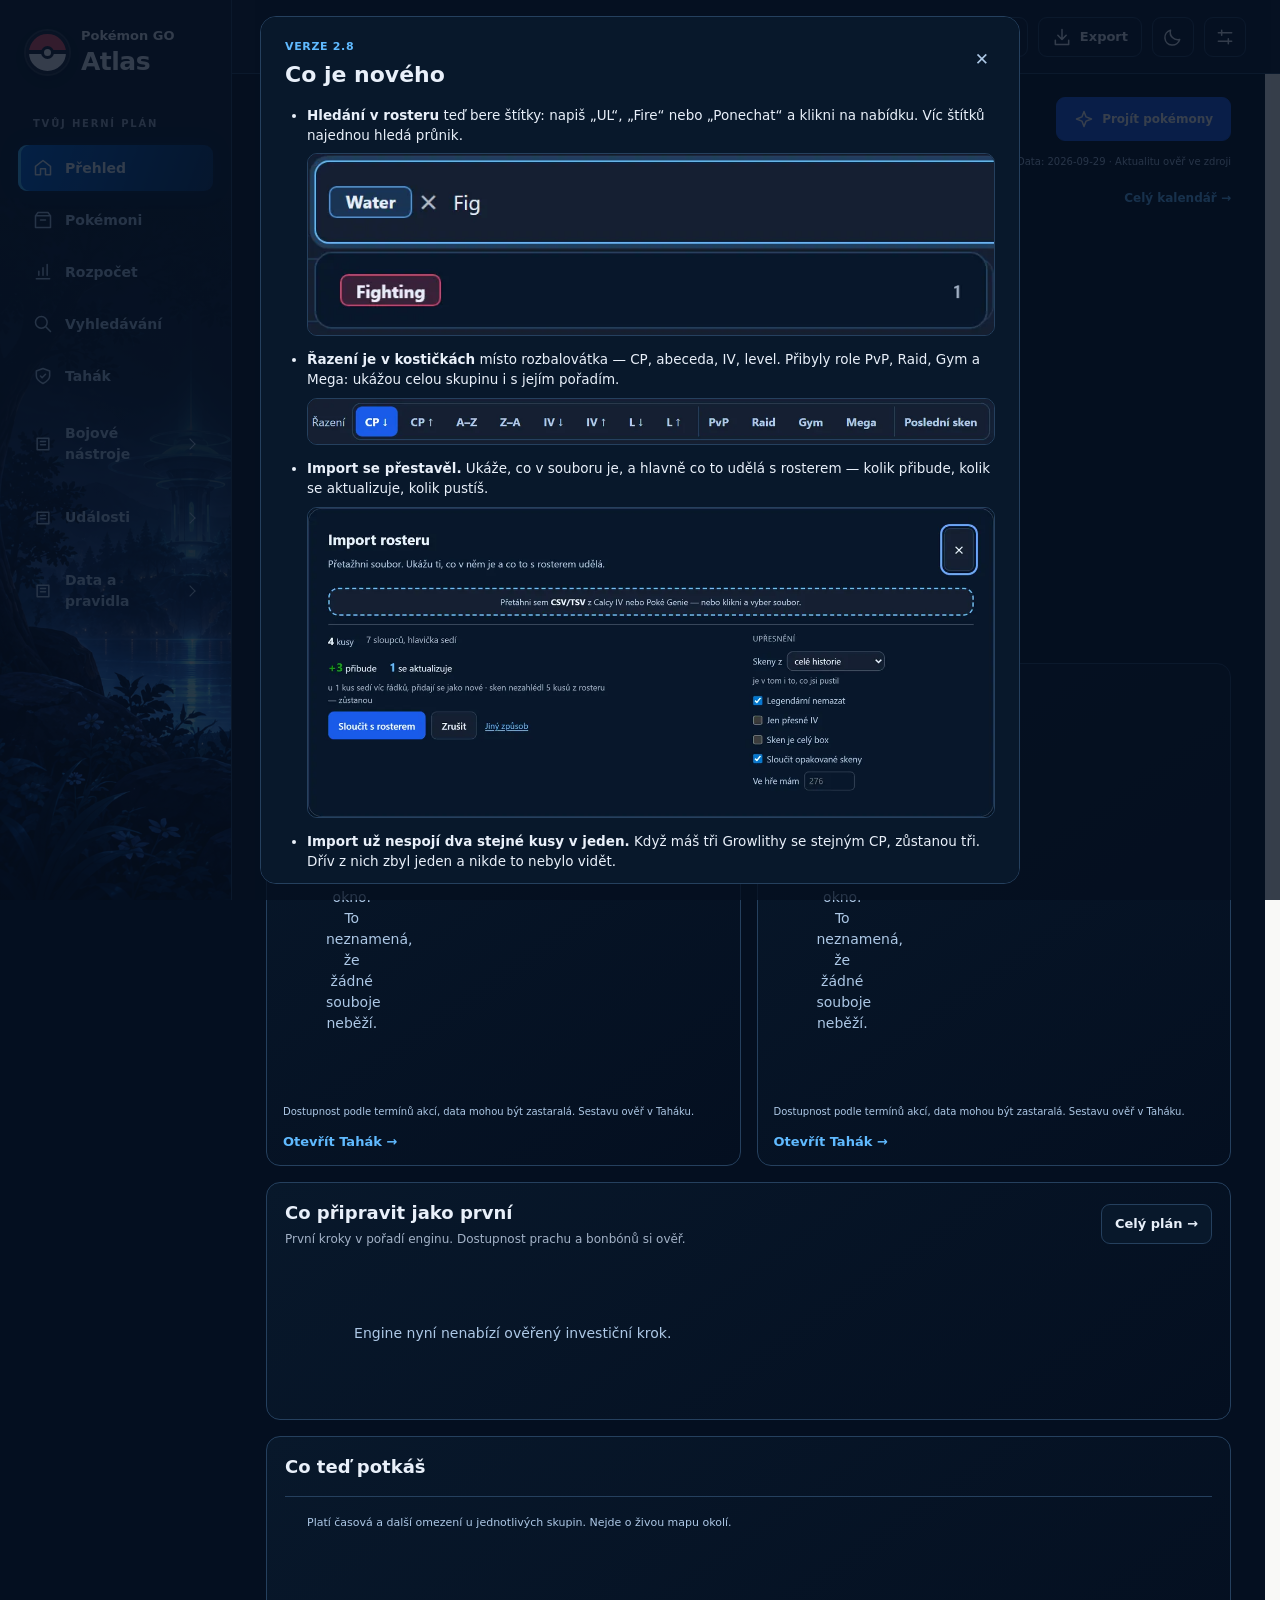
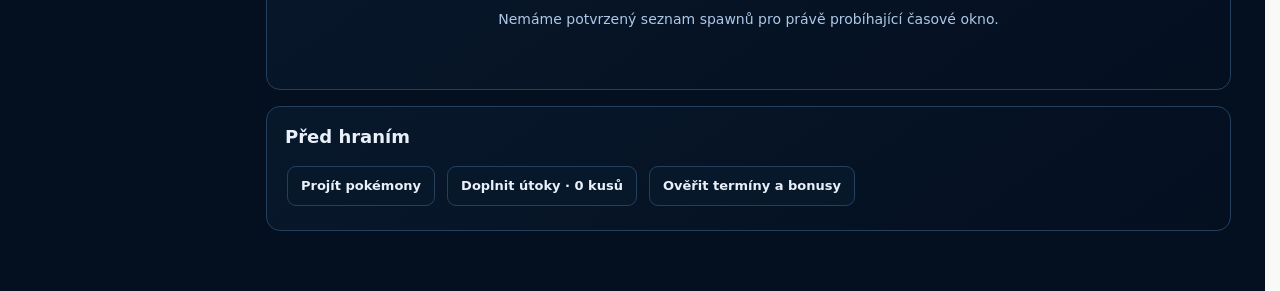
==== index.html @ 2abfbd51 "appka 2026-09-29 12:29" ====
<!DOCTYPE html>
<html lang="cs">
<head>
<meta charset="UTF-8" />
<meta name="viewport" content="width=device-width, initial-scale=1" />
<title>Pokémon GO — Denní tracker</title>
<style>
  :root {
    color-scheme: light;
    --surface-1: #fcfcfb;
    --page: #f9f9f7;
    --text-primary: #0b0b0b;
    --text-secondary: #52514e;
    --text-muted: #898781;
    --grid: #e1e0d9;
    --baseline: #c3c2b7;
    --border: rgba(11,11,11,0.10);
    --series-1: #2a78d6;   /* blue - primary accent */
    --series-2: #eb6834;   /* orange */
    --series-3: #1baf7a;   /* aqua */
    --status-good: #0ca30c;
    --status-warning: #b9790a;
    --status-serious: #c05a34;
    --status-critical: #d03b3b;
    --good-bg: #e6f6e6;
    --warning-bg: #fdf3e0;
    --serious-bg: #fbe9e2;
    --critical-bg: #fbe6e6;
    --input-bg: #fffef8;
    --input-border: #d8d6cc;
  }
  @media (prefers-color-scheme: dark) {
    :root:where(:not([data-theme="light"])) {
      color-scheme: dark;
      --surface-1: #1a1a19;
      --page: #0d0d0d;
      --text-primary: #ffffff;
      --text-secondary: #c3c2b7;
      --text-muted: #898781;
      --grid: #2c2c2a;
      --baseline: #383835;
      --border: rgba(255,255,255,0.10);
      --series-1: #3987e5;
      --series-2: #d95926;
      --series-3: #199e70;
      --status-good: #0ca30c;
      --status-warning: #fab219;
      --status-serious: #ec835a;
      --status-critical: #e66767;
      --good-bg: #14301a;
      --warning-bg: #362b0e;
      --serious-bg: #3a2119;
      --critical-bg: #3a1616;
      --input-bg: #232320;
      --input-border: #3a3a37;
    }
  }
  * { box-sizing: border-box; }
  /* Bez tohohle se stránka posune o šířku posuvníku pokaždé, když je
     zrovna otevřená karta vyšší nebo nižší než okno. */
  html { scrollbar-gutter: stable; }
  html, body {
    margin: 0; padding: 0;
    background: var(--page);
    color: var(--text-primary);
    font-family: system-ui, -apple-system, "Segoe UI", sans-serif;
  }
  .app { max-width: min(2200px, 98vw); margin: 0 auto; padding: 20px 20px 60px; }
  #dataInfo p, footer p { max-width: 820px; }
  h1 { font-size: 22px; margin: 0 0 4px; color: var(--series-1); }
  .subtitle { color: var(--text-secondary); font-size: 14px; margin: 0 0 18px; line-height: 1.5; }
  .card {
    background: var(--surface-1);
    border: 1px solid var(--border);
    border-radius: 12px;
    padding: 16px 18px;
    margin-bottom: 16px;
  }
  .card h2 { font-size: 13px; text-transform: uppercase; letter-spacing: .04em; color: var(--text-muted); margin: 0 0 12px; font-weight: 700; }

  /* stat tiles */
  .tiles { display: grid; grid-template-columns: repeat(auto-fit, minmax(150px, 1fr)); gap: 12px; }
  .tile { border: 1px solid var(--border); border-radius: 10px; padding: 12px 14px; background: var(--surface-1); }
  .tile .val { font-size: 26px; font-weight: 700; font-variant-numeric: proportional-nums; }
  .tile .lbl { font-size: 12px; color: var(--text-secondary); margin-top: 2px; }
  .tile.good { border-left: 4px solid var(--status-good); }
  .tile.warning { border-left: 4px solid var(--status-warning); }
  .tile.critical { border-left: 4px solid var(--status-critical); }
  .tile.neutral { border-left: 4px solid var(--series-1); }

  /* settings */
  .tile { cursor: pointer; transition: transform .06s ease, box-shadow .06s ease; }
  .tile:hover { transform: translateY(-1px); box-shadow: 0 2px 6px rgba(0,0,0,.08); }
  .tile.active { outline: 2px solid var(--series-1); outline-offset: -2px; }
  .type-chips { display: flex; flex-wrap: wrap; gap: 5px; align-items: center; margin-top: 12px;
    padding-top: 12px; border-top: 1px solid var(--grid); }
  .chips-label { font-size: 12px; color: var(--text-secondary); margin-right: 4px; }
  .type-chip { font-size: 11.5px; padding: 3px 8px; border-radius: 999px; cursor: pointer;
    border: 1px solid var(--input-border); background: var(--input-bg); color: var(--text-primary); font-family: inherit; }
  .type-chip:hover { border-color: var(--series-1); }
  .type-chip.active { background: var(--series-1); border-color: var(--series-1); color: #fff; font-weight: 600; }
  .type-chip.boosted { border-color: var(--status-good); box-shadow: inset 0 -2px 0 var(--status-good); }
  .type-chip.empty { opacity: .4; }
  .type-chip.clear { border-style: dashed; color: var(--text-secondary); }
  .type-chip.mode { border-style: dashed; font-weight: 600; }
  .type-chip.mode.active { background: var(--series-3); border-color: var(--series-3); color: #fff; }
  .cheat-card > summary { cursor: pointer; font-weight: 700; font-size: 15px; color: var(--series-3); }
  #cheatBody .cs-wrap { max-width: none; padding: 0; }
  #cheatBody .cs-title { font-size: 14px; margin: 14px 0 6px; color: var(--series-1);
    border-bottom: 2px solid var(--grid); padding-bottom: 3px; }
  #cheatBody .cs-grid { display: grid; grid-template-columns: repeat(auto-fill, minmax(210px, 1fr)); gap: 8px; }
  #cheatBody .cs-type, #cheatBody .cs-raketa { background: var(--page); border: 1px solid var(--grid); border-radius: 8px; padding: 7px 9px; }
  #cheatBody .cs-type.cs-weak { border-color: var(--status-critical); }
  #cheatBody .cs-type-name { font-weight: 700; font-size: 13px; margin-bottom: 5px;
    display: flex; align-items: baseline; gap: 7px; flex-wrap: wrap; }
  /* Stupeň raidu jako odznáček — dřív se slepil se jménem („Dratini1-Star"). */
  #cheatBody .cs-tier { font-weight: 600; font-size: 10px; letter-spacing: .03em;
    text-transform: uppercase; color: var(--text-muted); padding: 1px 6px;
    border: 1px solid var(--grid); border-radius: 999px; white-space: nowrap; }
  #cheatBody .cs-warn { color: var(--status-critical); font-weight: 500; font-size: 11px; }
  /* Karta bosse: obrázek, jméno, stupeň a typy jako bubliny. */
  #cheatBody .cs-boss-hlava { display: flex; align-items: center; gap: 9px;
    margin-bottom: 7px; }
  #cheatBody .cs-boss-obr { width: 46px; height: 46px; flex: none;
    object-fit: contain; }
  #cheatBody .cs-boss-text { min-width: 0; }
  #cheatBody .cs-bosstypes { display: flex; align-items: center; gap: 5px;
    flex-wrap: wrap; margin-top: 3px; }
  /* Protikusy: řádek s pořadím, obrázkem a pruhem síly. */
  #cheatBody ol.cs-picks { list-style: none; padding: 0; margin: 0; }
  #cheatBody .cs-pick { display: flex; align-items: center; gap: 7px;
    padding: 4px 0; border-top: 1px solid var(--grid); margin: 0; }
  #cheatBody .cs-pick:first-child { border-top: 0; }
  #cheatBody .cs-rank { flex: none; width: 17px; height: 17px; border-radius: 50%;
    background: var(--grid); color: var(--text-secondary); font-size: 10.5px;
    font-weight: 700; display: flex; align-items: center; justify-content: center; }
  #cheatBody .cs-sprite { width: 30px; height: 30px; flex: none; object-fit: contain; }
  #cheatBody .cs-pick-telo { min-width: 0; flex: 1 1 auto; }
  #cheatBody .cs-pick-hlava { display: flex; align-items: baseline; gap: 6px;
    flex-wrap: wrap; }
  /* Pruh síly: rozdíl 100 % vs 59 % má být vidět, ne dopočítaný z čísla. */
  #cheatBody .cs-sila { display: flex; align-items: center; gap: 6px; margin-top: 3px; }
  #cheatBody .cs-track { flex: 1 1 auto; height: 4px; border-radius: 3px;
    background: var(--grid); overflow: hidden; }
  #cheatBody .cs-sila i { display: block; height: 100%; border-radius: 3px;
    background: var(--status-critical); }
  /* Karta Role: pruh zaplnění místo holých čísel, kusy s obrázkem.
     Barvy sedí se zbytkem appky — plná role zeleně, náplast žlutě. */
  .rozp-nazev { display: block; }
  .rozp-bar { display: block; max-width: 190px; height: 4px; margin-top: 5px;
    border-radius: 3px; background: var(--grid); overflow: hidden;
    display: flex; }
  .rozp-bar i { display: block; height: 100%; background: var(--series-1); }
  .rozp-bar u { display: block; height: 100%; background: var(--status-warning);
    opacity: .55; }
  .rozp-bar.plno i { background: var(--status-good); }
  .rozp-souhrn { float: right; padding: 1px 8px; border-radius: 999px;
    border: 1px solid var(--grid); font-size: 10.5px; font-weight: 600;
    color: var(--text-muted); }
  .rozp-souhrn.plno { color: var(--status-good); border-color: var(--status-good); }
  .rozp-kusy { display: flex; flex-wrap: wrap; gap: 4px 6px; }
  .rozp-kus { display: inline-flex; align-items: center; gap: 4px;
    padding: 1px 8px 1px 2px; border-radius: 999px; border: 1px solid var(--grid);
    background: var(--surface-1); font-size: 11.5px; white-space: nowrap; }
  .rozp-kus > b { font-weight: 600; }
  .rozp-sprite { width: 22px; height: 22px; object-fit: contain; flex: none; }
  .rozp-kus.je-naplast { border-color: var(--status-warning);
    background: color-mix(in srgb, var(--status-warning) 10%, var(--surface-1)); }
  .rozp-kus.je-naplast > i { font-size: 10px; font-style: normal;
    color: var(--status-warning); }
  .rozp-poradi { text-decoration: none; font-size: 10.5px; font-weight: 700;
    color: var(--text-muted); padding-left: 5px; }

  /* Ligy jako karty, ne mřížka textu. Řádek je jedna liga a má vlastní
     podklad, takže se dá číst po řádcích i při třech sloupcích. */
  .d-ligy-tab { border-collapse: separate; border-spacing: 0 6px; }
  .d-ligy-tab tbody tr, .d-ligy-tab tr:not(:first-child) { background: none; }
  .d-ligy-tab tr:not(:first-child) > th,
  .d-ligy-tab tr:not(:first-child) > td { padding: 6px 12px !important;
    border-bottom: 1px solid var(--grid); }
  #rosterTable .d-ligy-tab tr:first-child > th,
  .d-ligy-tab tr:first-child > th {
    padding-left: 12px !important; padding-right: 12px !important; }
  /* Pevná výška řádku. Bez ní měl jeden kus řádek na tři řádky textu
     a druhý na jeden, takže tabulka u každého kusu jinak vysoká. Co se sem
     nevejde, je v bublině při najetí. */
  .d-lg-in { height: 54px; display: flex; flex-direction: column;
    justify-content: center; gap: 1px; overflow: hidden; }
  .d-lg-cena { display: block; font-size: 11px; color: var(--text-muted);
    white-space: nowrap; overflow: hidden; text-overflow: ellipsis; }
  .d-lg-nazev { display: block; font-size: 13.5px; }
  /* Posun v žebříčku od minulé obnovy dat. Nahoru zeleně, dolů červeně —
     je to jediné místo, kde se dá poznat, že se verdikt změnil kvůli
     PvPoke, a ne kvůli tomu, že by si appka vymýšlela. */
  .d-ligy-tab .d-lg-posun { display: block; font-size: 10.5px; font-weight: 700;
    letter-spacing: .02em; }
  .d-ligy-tab .d-lg-posun.nahoru { color: var(--status-good); }
  .d-ligy-tab .d-lg-posun.dolu { color: var(--status-critical); }
  .d-ligy-tab .d-lg-cap { display: block; font-size: 10.5px;
    font-weight: 400; color: var(--text-muted); white-space: nowrap; }
  /* „Už přerostl" a spol.: stav, ne věta uprostřed prázdné buňky. */
  .d-ligy-tab td span.d-lg-stav { display: block; padding: 0; background: none;
    color: var(--text-secondary); font-size: 11.5px; line-height: 1.4; }

  /* Pokrytí jako bubliny typů. */
  .d-pokryti-radek { display: flex; align-items: baseline; gap: 8px;
    flex-wrap: wrap; margin: 8px 0; }
  .d-pokryti-radek > b { flex: 0 0 auto; font-size: 11.5px;
    text-transform: uppercase; letter-spacing: .03em; color: var(--text-muted); }
  .pk-vypis { display: flex; align-items: center; gap: 5px; flex-wrap: wrap; }
  .pk-kombinace { display: inline-flex; border-radius: 999px; overflow: hidden; }
  .pk-typ { padding: 1px 7px; font-size: 10.5px; font-weight: 700; color: #fff;
    background: var(--text-muted); white-space: nowrap; }
  .pk-zbytek[hidden] { display: none; }
  .pk-zbytek { display: contents; }
  .pk-vic { border: 1px dashed var(--grid); background: none; border-radius: 999px;
    padding: 1px 8px; font-size: 10.5px; color: var(--text-secondary);
    cursor: pointer; font-family: inherit; }
  .pk-vic:hover { color: var(--text-primary); border-color: var(--text-muted); }
  .pk-pozn { flex: 1 1 100%; font-size: 11px; color: var(--text-muted); }

  /* Pruh u role a u ligy — stejný jazyk jako v taháku a rozpočtu. */
  .d-role-bar { height: 4px; border-radius: 3px; background: var(--grid);
    overflow: hidden; margin: 6px 0 2px; }
  .d-role-bar i { display: block; height: 100%; background: var(--text-muted); }
  .d-role.good .d-role-bar i { background: var(--status-good); }
  .d-role.warning .d-role-bar i { background: var(--status-warning); }
  .d-role.evo .d-role-bar i { background: var(--series-1); }
  /* Je to flex-item v .d-lg-hlava, takže bez flex-basis vyjde 0 px. */
  .d-lg-bar { display: block; flex: 1 1 60px; max-width: 120px;
    height: 4px; border-radius: 3px; margin-top: 0;
    background: var(--grid); overflow: hidden; }
  .d-lg-bar i { display: block; height: 100%; background: var(--series-1); }

  /* Tým do právě běžících lig. */
  .lt-obal { display: grid; gap: 12px; margin-bottom: 16px;
    grid-template-columns: repeat(auto-fit, minmax(280px, 1fr)); }
  .lt-liga { border: 1px solid var(--grid); border-radius: 10px; padding: 10px 12px;
    background: var(--page); }
  .lt-liga.lt-brzy { opacity: .62; }
  .lt-hlava { display: flex; align-items: baseline; justify-content: space-between;
    gap: 8px; margin-bottom: 8px; }
  .lt-hlava b { font-size: 14px; }
  .lt-znacka { font-size: 10.5px; font-weight: 600; text-transform: uppercase;
    letter-spacing: .04em; color: var(--status-good); }
  .lt-brzy .lt-znacka { color: var(--text-muted); }
  .lt-tym { list-style: none; margin: 0; padding: 0; }
  .lt-kus { display: flex; align-items: center; gap: 8px; padding: 4px 0;
    border-top: 1px solid var(--grid); }
  .lt-kus:first-child { border-top: 0; }
  .lt-poradi { flex: none; width: 17px; height: 17px; border-radius: 50%;
    background: var(--grid); color: var(--text-secondary); font-size: 10.5px;
    font-weight: 700; display: flex; align-items: center; justify-content: center; }
  .lt-sprite { width: 30px; height: 30px; flex: none; object-fit: contain; }
  .lt-text { min-width: 0; display: flex; align-items: baseline; gap: 6px;
    flex-wrap: wrap; }
  .lt-cp { font-size: 11.5px; color: var(--text-secondary); }
  .lt-meta { flex: 1 1 100%; font-size: 10.5px; color: var(--text-muted); }

  /* Rozpočet: kus s obrázkem, role odznáčkem, kvalita pruhem. */
  .plan-krok { display: inline-block; margin-left: 6px; padding: 0 5px;
    border-radius: 999px; border: 1px solid var(--grid); font-size: 10px;
    color: var(--text-muted); }
  .plan-kus { display: flex; align-items: center; gap: 8px; }
  .plan-sprite { width: 32px; height: 32px; flex: none; object-fit: contain; }
  .plan-kus-text { min-width: 0; display: block; }
  .plan-kus-text b { display: block; }
  .plan-role { display: inline-block; padding: 2px 8px; border-radius: 999px;
    font-size: 11.5px; font-weight: 600; white-space: nowrap;
    border: 1px solid var(--grid); }
  .plan-role.je-raid { color: var(--status-critical);
    background: color-mix(in srgb, var(--status-critical) 12%, transparent); }
  /* Sloupec jen s obrázkem: bez názvu, bez řazení, jen ať je vidět,
     o koho jde. Uvnitř buňky se jménem to rozhazovalo zarovnání řádku. */
  #rosterTable td.col-obr, #rosterTable th.col-obr { padding: 2px 0 !important;
    text-align: center; }
  .roster-sprite { width: 26px; height: 26px; object-fit: contain;
    vertical-align: middle; }
  #zrusitFiltry:disabled { opacity: .4; cursor: default; }
  /* Hromadné doplňování útoků. Jeden kus přes celou obrazovku — cílem je
     projet jich padesát za sebou, ne hledat řádky v tabulce. */
  .rucni-box > .du-okno { width: min(760px, 100%); }
  .du-hlava { display: flex; align-items: flex-start; gap: 12px; margin-bottom: 8px; }
  .du-hlava .hint { display: block; margin-top: 2px; }
  .du-pocet { margin-left: auto; font-size: 12.5px; color: var(--text-muted);
    white-space: nowrap; }
  .du-pruh-obal { height: 4px; border-radius: 999px; background: var(--grid);
    overflow: hidden; margin-bottom: 14px; }
  .du-pruh-obal i { display: block; height: 100%; background: var(--status-good);
    transition: width .2s; }
  .du-kus { display: flex; gap: 14px; align-items: center; margin-bottom: 14px; }
  .du-kus h3 { margin: 0 0 2px; font-size: 19px; }
  .du-obr { width: 84px; height: 84px; flex: none; }
  .du-radek { font-size: 12.5px; color: var(--text-secondary); }
  .du-verdikt { margin-top: 4px; font-weight: 600; font-size: 13px; }
  .du-verdikt span { font-weight: 400; color: var(--text-muted); }
  .du-tip { font-size: 12px; color: var(--text-muted); margin-top: 3px; }
  .du-vybery { display: grid; gap: 10px;
    grid-template-columns: repeat(auto-fit, minmax(210px, 1fr)); }
  .du-popis { font-size: 11px; text-transform: uppercase; letter-spacing: .04em;
    color: var(--text-muted); margin-bottom: 3px; }

  /* Nově přidaný kus na chvíli probliká, ať je vidět, kam tabulka sjela. */
  tr.novy-kus > td { background: rgba(53,176,106,.16) !important; }
  tr.novy-kus > td:first-child { box-shadow: inset 3px 0 0 var(--status-good); }
  #zrusitFiltry.aktivni { border-color: var(--status-warning);
    color: var(--status-warning); }
  .filtr-pocet { color: var(--text-muted); font-size: 10.5px; }
  #hodnotaFiltrSeznam { max-height: 320px; overflow-y: auto; }
  .plan-poradi { display: block; margin-top: 3px; font-size: 10px;
    color: var(--text-muted); }
  .plan-role.je-pvp { color: var(--series-1);
    background: color-mix(in srgb, var(--series-1) 12%, transparent); }
  .plan-role.je-gym { color: var(--status-good);
    background: color-mix(in srgb, var(--status-good) 12%, transparent); }
  .plan-kval { display: flex; align-items: center; gap: 7px; justify-content: flex-end; }
  .plan-kval .plan-track { flex: 0 1 70px; height: 4px; border-radius: 3px;
    background: var(--grid); overflow: hidden; }
  .plan-kval i { display: block; height: 100%; background: var(--series-1); }
  .plan-kval em { font-style: normal; flex: none; }

  /* Druhý pruh: jak dlouho kus vydrží. Zelená jako HP ve statech kusu —
     appka má Útok červeně, Obranu modře a HP zeleně, tak ať to sedí. */
  #cheatBody .cs-vydrz i { background: var(--status-good); }
  #cheatBody .cs-varovani { margin-top: 6px; padding: 5px 7px; border-radius: 6px;
    font-size: 11.5px; line-height: 1.4; color: var(--status-warning);
    background: color-mix(in srgb, var(--status-warning) 12%, transparent);
    border-left: 3px solid var(--status-warning); }
  #cheatBody .cs-sila em { font-style: normal; font-size: 10.5px; flex: none;
    white-space: nowrap; color: var(--text-muted); }
  #cheatBody ol, #cheatBody .cs-flat { margin: 0; padding-left: 18px; font-size: 12.5px; }
  #cheatBody li { margin: 2px 0; line-height: 1.25; }
  #cheatBody .cs-flat { background: var(--page); border: 1px solid var(--grid); border-radius: 8px;
    padding: 7px 9px 7px 26px; list-style: disc; }
  #cheatBody .cs-cp { color: var(--text-secondary); font-size: 11.5px; }
  #cheatBody .cs-mv { display: block; color: var(--text-muted); font-size: 11px; }
  #cheatBody .cs-transfer { display: flex; flex-wrap: wrap; gap: 4px 8px; background: var(--page);
    border: 1px solid var(--grid); border-radius: 8px; padding: 8px 10px; font-size: 12px; }
  #cheatBody .cs-transfer span { white-space: nowrap; color: var(--text-secondary); }
  #cheatBody .cs-foot { color: var(--text-muted); font-size: 11px; margin-top: 14px; }
  .friend-card > summary { cursor: pointer; font-weight: 700; font-size: 15px; color: var(--series-2); }
  .share-box { margin-top: 12px; border-top: 1px solid var(--grid); padding-top: 10px; }
  .share-box > summary { cursor: pointer; font-weight: 600; font-size: 13px; color: var(--series-1); }
  .share-row { display: flex; gap: 8px; flex-wrap: wrap; margin: 8px 0; }
  .share-note { font-size: 12px; color: var(--text-muted); margin: 6px 0 0; }
  .share-note.warn { color: var(--status-warning); }
  #friendInput { width: 100%; max-width: 820px; min-height: 84px; padding: 8px 10px;
    border-radius: 6px; border: 1px solid var(--input-border); background: var(--input-bg);
    color: var(--text-primary); font-family: inherit; font-size: 13px; }
  .friend-tools { display: flex; align-items: center; gap: 8px; margin: 9px 0 12px; flex-wrap: wrap; }
  .friend-count { font-size: 12.5px; color: var(--text-muted); }
  #friendInput.drop { border-color: var(--series-1); background: color-mix(in srgb, var(--series-1) 8%, transparent); }
  .tp-intro { font-size: 12.5px; line-height: 1.55; color: var(--text-muted); margin: 4px 0 10px; }
  .tp-intro b { color: var(--text-primary); }
  .tp-list { display: flex; flex-direction: column; border: 1px solid var(--grid);
    border-radius: 8px; overflow: hidden; }
  .tp-row { display: grid; grid-template-columns: 26px 1fr 28px 1fr; align-items: center;
    gap: 8px; padding: 7px 10px; border-bottom: 1px solid var(--grid); font-size: 12.5px; }
  .tp-row:last-child { border-bottom: 0; }
  .tp-row:nth-child(even) { background: var(--page); }
  .tp-n { color: var(--text-muted); font-variant-numeric: tabular-nums; }
  .tp-side { display: flex; flex-direction: column; line-height: 1.3; }
  .tp-side em { font-style: normal; font-size: 10.5px; text-transform: uppercase;
    letter-spacing: .04em; color: var(--text-muted); }
  .tp-chtej { color: var(--status-good); font-weight: 600; }
  .tp-arrow { text-align: center; color: var(--text-muted); font-size: 15px; }
  .tp-spec { align-self: flex-start; margin-top: 2px; font-size: 10.5px; padding: 0 5px;
    border-radius: 4px; background: var(--status-warning); color: #1a1a1a; font-weight: 600; }
  .ev-ligy { width: 100%; border-collapse: collapse; font-size: 12.5px; margin-bottom: 6px; }
  .ev-ligy th, .ev-ligy td { padding: 4px 8px; text-align: left;
    border-bottom: 1px solid var(--grid); }
  .ev-ligy th { font-size: 11px; text-transform: uppercase; letter-spacing: .04em;
    color: var(--text-secondary); }
  .ev-liga-ted { background: color-mix(in srgb, var(--status-good) 12%, transparent); }
  /* Omezený formát není otevřená liga — ať to jde poznat i zběžně. */
  .ev-omezene { color: var(--text-muted); font-weight: 400; }
  .tp-note { font-size: 12px; line-height: 1.55; color: var(--text-muted); margin: 8px 0 0; }
  .tp-proc { font-size: 11.5px; line-height: 1.5; color: var(--text-muted);
    padding: 2px 0 8px 30px; border-bottom: 1px solid var(--grid); }
  .tp-varovani { color: var(--status-warning); }
  .trade-tools { align-items: center; }
  .trade-tools .hint { flex: 1 1 260px; margin: 0; }
  .tp-zed { border: 1px solid var(--status-critical); border-radius: 8px;
    padding: 8px 12px; margin: 10px 0; font-size: 12.5px; line-height: 1.55; }
  .tp-zed b { color: var(--status-critical); }
  .tp-zed ul { margin: 6px 0 0; padding-left: 18px; }
  .sp-grid { display: grid; grid-template-columns: repeat(auto-fit, minmax(280px, 1fr));
    gap: 10px; }
  .sp-list { display: flex; flex-direction: column; gap: 4px; margin-top: 6px; }
  .sp-row { display: grid; grid-template-columns: 104px 1fr; gap: 8px; align-items: center; }
  .sp-who { font-size: 12px; line-height: 1.3; display: flex; flex-direction: column; }
  .sp-who em { font-style: normal; font-size: 10.5px; color: var(--text-muted); }
  .fr-sum { display: flex; flex-wrap: wrap; gap: 8px; margin: 0 0 10px; }
  .fr-stat { background: var(--surface-1); border: 1px solid var(--grid); border-radius: 8px;
    padding: 6px 11px; display: flex; flex-direction: column; line-height: 1.25; }
  .fr-stat b { font-size: 17px; font-variant-numeric: tabular-nums; }
  .fr-stat span { font-size: 11px; color: var(--text-muted); }
  .fr-stat.good { border-color: var(--status-good); }
  .fr-stat.good b { color: var(--status-good); }
  .fr-stat.warn { border-color: var(--status-warning); }
  .fr-stat.warn b { color: var(--status-warning); }
  .friend-table td.fr-cmp { white-space: nowrap; }
  .friend-table td.fr-cmp b { font-weight: 600; }
  .friend-table td.fr-cmp.good b { color: var(--status-good); }
  .friend-table td.fr-cmp.bad b { color: var(--text-muted); }
  .friend-table td.fr-cmp.warn b { color: var(--status-warning); }
  .friend-table { border-collapse: collapse; font-size: 12.5px; width: max-content; min-width: 100%; }
  .friend-wrap { overflow: auto; max-height: 420px; border: 1px solid var(--grid); border-radius: 8px; }
  .friend-table th { position: sticky; top: 0; z-index: 2; background: var(--surface-1);
    text-align: left; padding: 6px 8px; border-bottom: 2px solid var(--baseline);
    font-size: 10.5px; text-transform: uppercase; letter-spacing: .03em; color: var(--text-secondary);
    white-space: nowrap; }
  .friend-table td { padding: 5px 8px; border-bottom: 1px solid var(--grid); white-space: normal;
    color: var(--text-secondary); }
  .friend-table tbody tr:nth-child(even) td { background: var(--page); }
  .tr-grid { display: grid; grid-template-columns: repeat(auto-fit, minmax(280px, 1fr)); gap: 12px;
    margin-top: 14px; }
  .tr-box { border: 1px solid var(--grid); border-radius: 8px; padding: 10px 12px;
    background: var(--surface-1); border-top: 3px solid var(--grid); }
  .tr-box.dej { border-top-color: var(--status-good); }
  .tr-box.chtej { border-top-color: var(--series-1); }
  .tr-box.lucky { border-top-color: var(--status-warning); }
  .tr-h { font-size: 12px; font-weight: 700; text-transform: uppercase; letter-spacing: .05em;
    color: var(--text-primary); margin-bottom: 4px; }
  .tr-p { font-size: 11.5px; color: var(--text-muted); line-height: 1.45; margin-bottom: 7px; }
  .tr-list { display: flex; flex-wrap: wrap; gap: 5px; }
  .tr-item { font-size: 12px; padding: 3px 9px; border-radius: 6px; background: var(--input-bg);
    border: 1px solid var(--grid); color: var(--text-primary); }
  .tr-empty { font-size: 12px; color: var(--text-muted); }
  .events-card > summary { cursor: pointer; font-weight: 700; font-size: 15px; color: var(--status-critical); }
  .ev-grid { display: grid; grid-template-columns: minmax(0, 1.25fr) minmax(0, 1fr); gap: 22px;
    align-items: start; }
  @media (max-width: 1100px) { .ev-grid { grid-template-columns: 1fr; } }
  .ev-grid .ev-h:first-child { margin-top: 0; }
  .ev-h { font-size: 12px; font-weight: 700; text-transform: uppercase; letter-spacing: .06em;
    color: var(--text-primary); margin: 14px 0 8px; padding-bottom: 4px; border-bottom: 2px solid var(--grid); }
  .ev-boss { border: 1px solid var(--grid); border-radius: 8px; margin-bottom: 8px; overflow: hidden; }
  .ev-boss-h { display: flex; align-items: baseline; gap: 9px; flex-wrap: wrap;
    padding: 8px 11px; background: var(--page); border-bottom: 1px solid var(--grid); }
  .ev-boss-h b { font-size: 14px; }
  .ev-tier { font-size: 11px; font-weight: 700; padding: 2px 8px; border-radius: 10px;
    background: var(--input-bg); border: 1px solid var(--grid); color: var(--text-secondary); }
  .ev-shiny { font-size: 11px; color: var(--status-warning); font-weight: 700; }
  .ev-cp { font-size: 11.5px; color: var(--text-muted); font-variant-numeric: tabular-nums; }
  .ev-pick { display: flex; align-items: baseline; gap: 10px; flex-wrap: wrap;
    padding: 6px 11px; border-bottom: 1px solid var(--grid); font-size: 12.5px; }
  .ev-pick:last-child { border-bottom: 0; }
  .ev-pick.best .ev-n { color: var(--status-good); }
  .ev-n { font-weight: 600; min-width: 150px; }
  .ev-m { color: var(--text-secondary); flex: 1 1 200px; }
  .ev-x { font-variant-numeric: tabular-nums; color: var(--text-muted); }
  .ev-none { padding: 7px 11px; font-size: 12.5px; color: var(--status-warning); }
  .ev-row { display: flex; align-items: baseline; gap: 10px; flex-wrap: wrap; padding: 5px 2px;
    border-bottom: 1px solid var(--grid); font-size: 12.5px; }
  .ev-row .ev-name { font-weight: 600; min-width: 260px; }
  .ev-row .ev-when { color: var(--text-muted); font-variant-numeric: tabular-nums; }
  .ev-desc { flex-basis: 100%; font-size: 11.5px; line-height: 1.5; color: var(--text-muted);
    margin-top: 3px; }
  .ev-desc a { color: var(--series-1); }
  .ev-row.ted .ev-name { color: var(--status-good); }
  .ev-foot { font-size: 11.5px; color: var(--text-muted); margin-top: 12px; line-height: 1.55; }
  .ev-stale { background: var(--warning-bg); border: 1px solid var(--status-warning);
    border-radius: 6px; padding: 8px 10px; margin-bottom: 10px; font-size: 12.5px; }
  .types-card > summary { cursor: pointer; font-weight: 700; font-size: 15px; color: var(--series-4, var(--series-1)); }
  .weather-row { display: flex; align-items: center; gap: 10px; flex-wrap: wrap; margin: 10px 0 12px; }
  .weather-row label { font-size: 12.5px; color: var(--text-secondary); }
  .weather-note { font-size: 12.5px; color: var(--status-good); }
  .type-table-wrap { overflow-x: auto; }
  /* Název typu na výšku — jinak by hlavička byla širší než celá tabulka. */
  #typeTable th.typ-hlavicka { padding: 6px 2px; vertical-align: bottom; }
  #typeTable th.typ-hlavicka span { writing-mode: vertical-rl;
    transform: rotate(180deg); font-size: 11px; font-weight: 600;
    letter-spacing: .02em; }
  /* Útočící typ musí zůstat vidět i po odrolování stranou. */
  #typeTable th.rowhead { position: sticky; left: 0; z-index: 1;
    background: var(--page); }
  /* Vybraný typ z hledáčku. */
  #typeTable .vybrany { box-shadow: inset 0 0 0 1px var(--series-1); }
  #typeTable th.rowhead.vybrany, #typeTable th.typ-hlavicka.vybrany {
    background: color-mix(in srgb, var(--series-1) 24%, var(--page)); }
  #typeTable td.x1 { color: var(--text-muted); opacity: .45; }
  .proh-utok { display: block; }
  .proh-utok .uv-pole { width: 100%; }
  .typ-hledacek { margin-bottom: 16px; }
  .typ-hledacek-h { font-size: 11px; text-transform: uppercase; letter-spacing: .05em;
    color: var(--text-muted); margin-bottom: 8px; }
  .typ-vyber { display: flex; flex-wrap: wrap; gap: 5px; margin-bottom: 12px; }
  .typ-vyber button { border: 1px solid transparent; border-radius: 999px;
    padding: 3px 11px; font: inherit; font-size: 11.5px; font-weight: 700;
    color: #fff; cursor: pointer; opacity: .55; }
  .typ-vyber button:hover { opacity: .85; }
  .typ-vyber button.aktivni { opacity: 1; box-shadow: 0 0 0 2px var(--page),
    0 0 0 4px currentColor; }
  .typ-odpoved { display: grid; gap: 10px;
    grid-template-columns: repeat(auto-fit, minmax(280px, 1fr)); }
  .typ-blok { border: 1px solid var(--grid); border-radius: 10px; padding: 10px 12px;
    background: var(--surface-1); }
  .typ-blok h4 { margin: 0 0 7px; font-size: 11px; text-transform: uppercase;
    letter-spacing: .04em; color: var(--text-muted); font-weight: 600; }
  .typ-blok .pk-vypis { gap: 5px; }
  .typ-blok .prazdne { color: var(--text-muted); font-size: 12px; font-style: italic; }
  /* Podsvícení řádku a sloupce: bez něj člověk v matici 18×18 ztratí stopu. */
  #typeTable td.zvyraznen, #typeTable th.zvyraznen {
    background: color-mix(in srgb, var(--series-1) 22%, transparent) !important; }
  #typeTable { border-collapse: collapse; font-size: 11px; }
  #typeTable th, #typeTable td { border: 1px solid var(--grid); padding: 3px 5px; text-align: center;
    white-space: nowrap; font-variant-numeric: tabular-nums; }
  #typeTable th.rowhead { text-align: left; font-weight: 600; padding-right: 8px; }
  #typeTable thead th { font-weight: 600; color: var(--text-secondary); }
  #typeTable td.x16 { background: color-mix(in srgb, var(--status-good) 26%, transparent); color: var(--text-primary); font-weight: 600; }
  #typeTable td.x06 { background: color-mix(in srgb, var(--status-warning) 22%, transparent); }
  #typeTable td.x04 { background: color-mix(in srgb, var(--status-critical) 26%, transparent); }
  #typeTable td.x1 { color: var(--text-muted); }
  #typeTable .boost { outline: 2px solid var(--status-good); outline-offset: -2px; }
  #typeTable th.boost { color: var(--status-good); }
  .gym-card > summary { cursor: pointer; font-weight: 700; font-size: 15px; color: var(--series-2); }
  .gym-card { border-color: color-mix(in srgb, var(--series-2) 30%, var(--border)); }
  .plan-card > summary { cursor: pointer; font-weight: 700; font-size: 15px; color: var(--series-1); }
  .plan-intro { font-size: 12.5px; color: var(--text-secondary); margin: 8px 0 12px; max-width: 820px; }
  .plan-head { font-size: 12px; text-transform: uppercase; letter-spacing: .03em; color: var(--text-muted);
    margin: 12px 0 4px; }
  .plan-grid { display: grid; grid-template-columns: minmax(0, 1.35fr) minmax(0, 1fr); gap: 22px; align-items: start; }
  @media (max-width: 1100px) { .plan-grid { grid-template-columns: 1fr; } }
  .plan-foot { font-size: 11.5px; color: var(--text-muted); margin: 8px 0 0; line-height: 1.5; }
  .plan-note.muted { color: var(--text-muted); }
  .plan-table { border-collapse: collapse; width: 100%; font-size: 13px; }
  /* Řádek, na který se dá kliknout, to musí dávat najevo. Sedmiprocentní
     nádech se na tmavém pozadí prakticky neprojevil, takže to vypadalo jako
     obyčejná tabulka a nikoho nenapadlo do ní klikat. */
  .plan-row { cursor: pointer; }
  .plan-row:hover td { background: color-mix(in srgb, var(--series-1) 18%, var(--surface-1)); }
  .plan-row:hover .plan-name { text-decoration: underline; text-underline-offset: 2px; }
  .plan-row td:first-child { box-shadow: inset 3px 0 0 transparent; }
  .plan-row:hover td:first-child { box-shadow: inset 3px 0 0 var(--series-1); }
  .plan-row:active td { background: color-mix(in srgb, var(--series-1) 28%, var(--surface-1)); }

  .plan-row td { padding: 5px 8px; border-bottom: 1px solid var(--grid); }
  .plan-name { font-weight: 600; width: 190px; }
  .plan-id { display: block; font-weight: 400; font-size: 11px; color: var(--text-muted);
    font-variant-numeric: tabular-nums; }
  .plan-note { color: var(--text-secondary); }
  .plan-note.warn { color: var(--status-warning); }
  .plan-cost { text-align: right; width: 130px; font-variant-numeric: tabular-nums; color: var(--text-secondary); }
  .plan-sum { font-size: 12.5px; color: var(--text-primary); margin-top: 12px; font-weight: 600; }
  .settings-card > summary { cursor: pointer; font-weight: 600; color: var(--text-secondary); font-size: 13px; }
  .settings-card[open] > summary { margin-bottom: 12px; }
  /* Mřížka, ne zalamovaný flex. Ve flexu měl každý řádek výšku podle
     nejvyššího políčka, takže rozbalení jedné vysvětlivky přeskládalo
     celý řádek a ostatní políčka odskočila jinam. V mřížce si každá buňka
     roste sama a sousedé se nehnou. */
  .settings-row { display: grid; gap: 16px; align-items: start;
    grid-template-columns: repeat(auto-fit, minmax(290px, 1fr)); }
  .setting { display: flex; flex-direction: column; gap: 4px; min-width: 0; }
  .setting label { font-size: 12.5px; color: var(--text-secondary); }
  .setting input { width: 100px; padding: 6px 8px; border-radius: 6px; border: 1px solid var(--input-border); background: var(--input-bg); color: var(--text-primary); font-size: 14px; }
  .setting .hint { font-size: 11.5px; color: var(--text-muted); }

  /* Složené vysvětlivky: vidět jsou dva řádky, zbytek na klik. */
  .hint.slozeno, .plan-intro.slozeno, .discard-intro.slozeno, .zal-warn div.slozeno,
  .card > p.slozeno, .type-note.slozeno, .cover-what.slozeno,
  .dust-jak.slozeno, .d-role-p.slozeno {
    display: block; line-height: 1.45; max-height: 2.9em;
    overflow: hidden; position: relative; }
  .hint.slozeno.cely, .plan-intro.slozeno.cely, .discard-intro.slozeno.cely,
  .zal-warn div.slozeno.cely, .card > p.slozeno.cely, .type-note.slozeno.cely,
  .cover-what.slozeno.cely, .d-role-p.slozeno.cely {
    max-height: none; }
  .hint.slozeno::after, .plan-intro.slozeno::after, .discard-intro.slozeno::after,
  .zal-warn div.slozeno::after, .card > p.slozeno::after, .type-note.slozeno::after,
  .dust-jak.slozeno::after, .d-role-p.slozeno::after,
  .cover-what.slozeno::after {
    content: ""; position: absolute; left: 0; right: 0; bottom: 0; height: 1.4em;
    background: linear-gradient(to bottom, transparent, var(--surface-1)); }
  .d-role-p.slozeno::after {
    background: linear-gradient(to bottom, transparent, var(--role-podklad)); }
  /* Uvnitř varování žádný přechod není. Leží na jantarovém podkladu,
     ne na barvě karty, takže to vypadalo jako šedý proužek přes text —
     a „víc“ stojí hned pod ním, takže přechod stejně nic neříká. */
  .zal-warn div.slozeno::after { display: none; }
  .card > p.slozeno.cely::after, .card > p.slozeno.rozbaleno::after,
  .type-note.slozeno.cely::after, .type-note.slozeno.rozbaleno::after,
  .hint.slozeno.cely::after, .hint.slozeno.rozbaleno::after,
  .plan-intro.slozeno.cely::after, .plan-intro.slozeno.rozbaleno::after,
  .discard-intro.slozeno.cely::after, .discard-intro.slozeno.rozbaleno::after,
  .zal-warn div.slozeno.cely::after, .zal-warn div.slozeno.rozbaleno::after,
  .d-role-p.slozeno.cely::after, .d-role-p.slozeno.rozbaleno::after,
  .cover-what.slozeno.cely::after, .cover-what.slozeno.rozbaleno::after,
  .dust-jak.slozeno.cely::after, .dust-jak.slozeno.rozbaleno::after {
    display: none; }
  .hint.slozeno.rozbaleno, .plan-intro.slozeno.rozbaleno,
  .discard-intro.slozeno.rozbaleno, .zal-warn div.slozeno.rozbaleno,
  .card > p.slozeno.rozbaleno, .type-note.slozeno.rozbaleno,
  .cover-what.slozeno.rozbaleno, .dust-jak.slozeno.rozbaleno,
  .d-role-p.slozeno.rozbaleno { max-height: none; }
  /* „Víc“ patří k textu, který rozbaluje. Odstavec pod sebou má vlastní
     spodní mezeru, takže tlačítko přistálo až za ní a vypadalo, že patří
     k něčemu jinému — záporným odsazením se přitiskne zpátky. */
  .vic-btn { align-self: flex-start; margin: -6px 0 0; padding: 1px 6px;
    font-size: 11px; font-weight: 600; color: var(--series-1); background: none;
    border: 0; border-radius: 5px; cursor: pointer; }
  .vic-btn:hover { background: var(--grid); }

  /* Sekce nastavení stojí VEDLE SEBE, každá jako vlastní sloupec.
     Pod sebou zabíraly metr obrazovky a pravá půlka stránky zůstávala
     prázdná — přitom to, co spolu souvisí, je právě v jedné sekci. */
  .nast-sekce { margin: 0; padding: 12px 14px; border-radius: 12px;
    border: 1px solid var(--grid); background: var(--surface-1); }
  .nast-hlava { display: flex; align-items: baseline; gap: 10px; flex-wrap: wrap;
    margin-bottom: 12px; }
  .nast-hlava b { font-size: 13px; text-transform: uppercase; letter-spacing: .04em;
    color: var(--text-primary); }
  .nast-hlava span { font-size: 12px; color: var(--text-muted); }
  /* Uvnitř sekce už se do sloupců nic neláme — sloupec je celá sekce. */
  .nast-mrizka { columns: auto; }
  .nast-mrizka .setting { min-width: 0; break-inside: avoid;
    margin: 0 0 16px; display: block; }
  .nast-mrizka .setting label { display: block; margin-bottom: 4px; }
  /* Zaškrtávací políčko patří k levému okraji jako všechna ostatní pole,
     ne doprostřed sloupce, kam ho posunula výchozí šířka `input`. */
  .setting-prepinac input[type="checkbox"] { width: auto; margin: 0;
    align-self: flex-start; }
  .nast-mrizka .setting input { margin-bottom: 4px; }

  /* toolbar */
  .toolbar { display: flex; gap: 10px; flex-wrap: wrap; align-items: center; }
  /* Skupiny v liště: denní práce vpředu, zbytek na klik. */
  .tb-radek { display: flex; gap: 8px; flex-wrap: wrap; align-items: center;
    flex: 1 1 100%; }
  .tb-radek[hidden] { display: none; }

  /* ================= TELEFON =================
   *
   * Tabulka rosteru má přes dvacet sloupců a 1810 px — na 390 px z ní zbyl
   * proužek a vodorovné šoupání. Pod 800 px se proto z každého řádku stává
   * karta: jméno, CP a IV nahoře, pod tím verdikt a jen ty role, které něco
   * říkají. Zbytek sloupců se schová — celý rozbor je po klepnutí, stejně
   * jako na počítači.
   */
  @media (max-width: 800px) {
    .app { padding: 0 8px 24px; }
    h1 { font-size: 18px; }
    .subtitle { display: none; }

    /* dlaždice: dvě vedle sebe, menší */
    .tiles { display: grid; grid-template-columns: 1fr 1fr; gap: 8px; }
    .tile { padding: 8px 10px; }
    .tile b, .tile .tile-num { font-size: 20px; }
    .tile.nula { display: none; }

    /* lišta pod prstem */
    .toolbar { gap: 6px; }
    .tb-radek { gap: 6px; }
    .toolbar button, .toolbar select, .toolbar input { min-height: 40px; }
    .tb-hledani input, .tb-hledani select { flex: 1 1 100%; }

    /* tabulka -> karty */
    #rosterTable, #rosterTable tbody, #rosterTable tr, #rosterTable td { display: block; }
    #rosterTable { width: 100%; min-width: 0 !important; }
    #rosterTable thead { display: none; }
    .table-wrap { overflow: visible; }
    #rosterTable tbody tr:not(.detail-row) {
      position: relative; margin: 0 0 8px; padding: 8px 11px;
      border: 1px solid var(--grid); border-radius: 12px;
      background: var(--surface-1); }
    /* Celá karta otevírá rozbor — klepací cíl bylo dřív jen samotné jméno. */
    #rosterTable tbody tr:not(.detail-row) { cursor: pointer; }
    #rosterTable tbody tr:nth-child(even of :not(.detail-row)) > td { background: none; }
    #rosterTable tbody td { position: static !important; padding: 0; border: 0;
      white-space: normal; }

    /* Co se na kartě ukazuje.
     *
     * Dřív jich bylo jedenáct a karta měřila v průměru 243 px — při 450 kusech
     * 130 obrazovek scrollování. Role (raid, gym, liga, vylepšit, evolvovat)
     * se z karty stěhují do detailu: verdikt je stejně shrnuje v podtitulku
     * („díra: Fighting 1/6“) a venku se roluje kvůli rozhodnutí, ne kvůli
     * rozpisu. Typy jdou pryč taky — na kartě zabíraly celý řádek a při
     * rozhodování „nechat/pustit“ neříkají nic, co by verdikt neuměl. */
    #rosterTable tbody td[data-col] { display: none; }
    #rosterTable tbody td[data-col="pokemon"],
    #rosterTable tbody td[data-col="cp"],
    #rosterTable tbody td[data-col="ivPct"],
    #rosterTable tbody td[data-col="keep"] { display: block; }

    /* Rozvržení karty: PEVNÁ mřížka, ne flex podle obsahu.
     *
     * Flex dával každé buňce šířku podle toho, co v ní zrovna bylo, takže
     * seznam nedržel žádnou svislou linku: CP začínalo u „Dusclops“ na
     * 190 px a u „Swamperta“ na 162, IV % pokaždé jinde a u delšího jména
     * s odznáčkem („Talonflame 100 %“) řádek přetekl a procento spadlo dolů.
     * Karta pak vypadala u každého kusu jinak. Mřížka drží sloupce stejné:
     *
     *     ☆ │ jméno + odznáčky │  CP  │ IV %
     *       │ verdikt a proč          │  koš
     *
     * Hvězdička je v prvním řádku, aby stála u jména; přes oba řádky se
     * vystředila mezi ně a vypadala, že patří k verdiktu.
     */
    #rosterTable tbody tr:not(.detail-row) {
      display: grid; align-items: center;
      grid-template-columns: minmax(0, 1fr) 74px 40px;
      /* První řádek drží výšku, i když kus žádný odznáček nemá — jinak byla
         karta s „LEG“ o pět pixelů vyšší než ta bez něj a seznam se vlnil. */
      grid-template-rows: minmax(42px, auto) auto;
      grid-template-areas:
        "jmeno cp   pct"
        "keep  keep kos";
      column-gap: 8px; row-gap: 2px; }
    #rosterTable tbody td { background: none !important; border: 0 !important;
      /* Svislá linka za jménem je oddělovač přišpendleného sloupce z tabulky.
         V kartě není co oddělovat a stála u každého kusu jinde — podle toho,
         jak dlouhé bylo jméno. Odsazení buňky řídí mřížka, ne tabulka. */
      box-shadow: none !important; padding: 0 !important; }
    #rosterTable tbody td .cell-sub { display: inline; margin-left: 4px;
      font-size: 11px; }
    #rosterTable tbody td[data-col="pokemon"] { grid-area: jmeno; align-self: start;
      font-size: 15px; font-weight: 600; min-width: 0; }
    /* Dlouhé jméno se usekne třemi tečkami. Když přetékalo, rozhodilo celou
       kartu — a to je horší než nedočíst poslední dvě písmena. */
    /* `.col-pokemon` v selektoru být musí: pravidlo, které jménu v tabulce
       dovoluje zalomení, stojí v souboru níž a při stejné síle vyhrává. */
    #rosterTable tbody td[data-col="pokemon"].col-pokemon,
    #rosterTable tbody td[data-col="pokemon"].col-pokemon .poke-name {
      white-space: nowrap; overflow: hidden; text-overflow: ellipsis; }
    #rosterTable tbody td[data-col="cp"] { grid-area: cp;
      font-size: 15px; font-weight: 600; text-align: right; }
    /* CP a rozpis IV pod sebou. Vedle sebe se u trojmístných hodnot stejně
       zalomily, jen pokaždé jinde. */
    #rosterTable tbody td[data-col="cp"] .cell-sub { display: block;
      margin-left: 0; }
    #rosterTable tbody td[data-col="ivPct"] { grid-area: pct;
      text-align: right; color: var(--text-secondary); }
    #rosterTable tbody td[data-col="keep"] { grid-area: keep; min-width: 0; }
    /* Koš je drobný a jede na řádku s verdiktem — na vlastním řádku z něj byla
       prázdná třetina karty. Mazat se na telefonu bude stejně výjimečně. */
    #rosterTable tbody tr:not(.detail-row) > td:last-child { grid-area: kos;
      text-align: right; opacity: .55; }
    #rosterTable tbody tr.detail-row > td { padding: 0; }
    #rosterTable tbody tr.detail-row { margin-bottom: 12px; }

    /* rozbor a vrstvy přes celou šířku */
    .d-detail, .detail-inner { padding: 10px; }
    .d-grid { grid-template-columns: 1fr; }
    .sd-vrstva, .discard-box.open { padding: 8px; }
    .bm-panel { padding: 12px; }

    /* Role a Rozpočet -> karty. Obě tabulky mají pevných šest resp. osm
       sloupců (495 a 548 px) a na telefonu roztahovaly celou stránku.
       Schovávat sloupce nechceme — v rozpočtu není zbytečný ani jeden —
       takže se řádek zalomí stejně jako v rosteru. Popisek se bere
       z `data-popis`, protože hlavička tabulky zmizí. */
    .rozp-tab, .rozp-tab tbody, .rozp-tab tr, .rozp-tab td,
    .dust-table, .dust-table tbody, .dust-table tr, .dust-table td { display: block; }
    .rozp-tab thead, .dust-table th { display: none; }
    .rozp-tab, .dust-table { width: 100%; }
    .rozp-tab tr:not(.rozp-sekce), .dust-table tr.plan-row {
      border: 1px solid var(--grid); border-radius: 12px;
      background: var(--surface-1); padding: 8px 10px; margin-bottom: 8px; }
    .rozp-tab td, .dust-table tr.plan-row td {
      border: 0; padding: 3px 0; display: flex; align-items: baseline;
      justify-content: space-between; gap: 10px; text-align: right; }
    .rozp-tab td[data-popis]::before, .dust-table td[data-popis]::before {
      content: attr(data-popis); flex: 0 0 auto; text-align: left;
      color: var(--text-muted); font-size: 10.5px; text-transform: uppercase;
      letter-spacing: .03em; }
    /* První buňka je nadpis karty — popisek ani zarovnání doprava nechce. */
    .rozp-tab td.rozp-role, .dust-table td.plan-name {
      display: block; text-align: left; font-size: 14px;
      border-bottom: 1px solid var(--grid); padding-bottom: 6px; margin-bottom: 4px; }
    /* Seznam kusů u role je sám o sobě mřížka — vedle popisku by se zlomil. */
    .rozp-tab td.rozp-kusy { display: block; text-align: left; }
    .rozp-tab td.rozp-kusy::before { display: block; margin-bottom: 3px; }
    /* `tr` v selektoru být musí: `width: 58px` na číselných buňkách stojí
       v souboru níž a při stejné síle vyhraje — popisek „Náplast“ s hodnotou
       se pak do 58 px nevešel a přetékal přes okraj karty. */
    .rozp-tab tr td.num, .rozp-tab tr th.num { width: auto; }
    .rozp-tab tr.rozp-sekce td { display: block; text-align: left; }
    .dust-table tr.dust-hranice td, .dust-table tr.dust-kopie-hranice td {
      display: block; text-align: left; }

    /* Tabulky v dokumentaci: dlouhé nedělitelné kusy textu (pokemon_evolutions,
       jména souboru) roztlacily tabulku nad sirku karty. `fixed` rozdeli
       sloupce podle karty a zbytek se zalomi. Žebříčky měly týž problém,
       jen o 29 px — a to stačilo na vodorovný posuvník přes celou kartu. */
    /* Pevné rozdělení šířky dělalo z pěti sloupců pět pruhů po 60 px —
       „Bug Bite + Bug Buzz“ se v nich lámalo na čtyři útržky. Sloupce se proto
       dělí podle obsahu; dlouhá slova se zalomí kdekoli (pravidlo níž). */
    #docsCard table, #patickaZdroje table, .ref-tables table {
      table-layout: auto; width: 100%; }
    .ref-tables table { font-size: 11px; }
    .ref-tables th, .ref-tables td { padding: 3px 4px; }
    /* Raidový žebříček: sestava útoků je nejdůležitější a nejdelší údaj,
       ale v pěti sloupcích na ni zbylo 119 px a lámala se na tři řádky.
       Dostane vlastní řádek pod jménem — tam má celou šířku karty. */
    #refRaidTable, #refRaidTable tbody,
    #refMegaTable, #refMegaTable tbody { display: block; }
    #refRaidTable tr, #refMegaTable tr { display: grid; align-items: baseline;
      grid-template-columns: 44px 20px minmax(0, 1fr) 46px;
      grid-template-areas: "typ cislo jmeno pct"
                           "typ sestava sestava sestava";
      column-gap: 6px; padding: 3px 0;
      border-bottom: 1px solid var(--grid); }
    #refRaidTable td, #refRaidTable th,
    #refMegaTable td, #refMegaTable th { border: 0; padding: 0; }
    #refRaidTable td:nth-child(1), #refRaidTable th:nth-child(1),
    #refMegaTable td:nth-child(1), #refMegaTable th:nth-child(1) { grid-area: typ;
      font-weight: 700; }
    #refRaidTable td:nth-child(2), #refRaidTable th:nth-child(2),
    #refMegaTable td:nth-child(2), #refMegaTable th:nth-child(2) { grid-area: cislo;
      color: var(--text-muted); }
    #refRaidTable td:nth-child(3), #refRaidTable th:nth-child(3),
    #refMegaTable td:nth-child(3), #refMegaTable th:nth-child(3) { grid-area: jmeno;
      min-width: 0; }
    #refRaidTable td:nth-child(4), #refRaidTable th:nth-child(4),
    #refMegaTable td:nth-child(4), #refMegaTable th:nth-child(4) { grid-area: sestava;
      color: var(--text-secondary); min-width: 0; }
    #refRaidTable td:nth-child(5), #refRaidTable th:nth-child(5),
    #refMegaTable td:nth-child(5), #refMegaTable th:nth-child(5) { grid-area: pct;
      text-align: right; }
    /* Tabulka zdrojů: počet řádků a datum stažení jsou účetnictví. Na 314 px
       z nich byly dva pruhy po 40 px, ve kterých se datum lámalo na tři řádky
       — a hlavní sloupec „Co z něj je“ o to místo přišel. */
    .zdroje-tab th:nth-child(n+3), .zdroje-tab td:nth-child(n+3) { display: none; }
    #docsCard table td, #docsCard table th,
    #patickaZdroje table td, #patickaZdroje table th,
    .ref-tables td, .ref-tables th {
      overflow-wrap: anywhere; word-break: break-word; }

    /* --- na telefonu se KONTROLUJE, nevysvětluje ---
     *
     * Mobilní verze je doplněk appky z prohlížeče: kouknout se, ověřit,
     * rozhodnout u boxu. Upravuje se u počítače, a tam ten výklad zůstává.
     * Změřeno na 375 px: Rozpočet 352 px vysvětlivek k políčkům, Nastavení
     * 597, Role 198 — všechno nad obsahem, kvůli kterému se karta otevírá.
     * Nic se neztrácí: celý výklad je v záložce „Odkud se to bere“, která
     * zůstává nedotčená — a to samé platí pro patičku se zdroji. */
    /* `.app` v selektoru být musí: složený text má `.plan-intro.slozeno`,
       a to je silnější než holé `.plan-intro` — výklad by zůstal vidět
       všude, kde už jednou proběhlo skládání. */
    .app .plan-intro, .app .discard-intro, .app .dust-jak, .app .type-note,
    .app .cover-what, .app .proh-hint, .app .cloud-navod,
    .app .setting .hint:not(.warn), .app .dust-input > .hint,
    .app .gantt-lista .hint,
    /* Holá vysvětlivka v kartě („Počítá se z herních dat…“) je výklad.
       Stavové hlášky (warn/ok/bad) jsou výsledek a zůstávají. */
    .app .card .hint:not(.warn):not(.ok):not(.bad),
    .app .ch-pozn, .app .ref-note,
    .app > .card > p, .app > .card > p.slozeno { display: none; }
    /* Rozbor kusu a čištění boxu jsou to, kvůli čemu se na telefon kouká —
       tam se neškrtá nic. */
    .app .detail-inner .hint, .app .bm-panel .hint,
    .app .proh-out .hint { display: block; }
    /* Dokumentace a patička jsou výjimka — tam je výklad ten obsah.
       Prázdná karta taky: bez věty „Napiš druh…“ by vypadala rozbitě. */
    #docsCard p, #patickaZdroje p, .empty-state p { display: block; }
    /* „Ve hře mám“: návod pryč, výsledek kontroly (zelený/žlutý) zůstává —
       to je přesně to, kvůli čemu se na telefon kouká. */
    .box-check .hint:not(.ok):not(.bad) { display: none; }
    /* Tlačítko „víc“ patří ke schovanému textu — samo by nemělo co rozbalit. */
    .card > .vic-btn, .setting > .vic-btn, .dust-input > .vic-btn { display: none; }

    /* Klávesové zkratky na telefonu nemají co dělat — zabíraly tři řádky
       pod tlačítky a jedno klepnutí navíc při každém kusu. */
    .bm-hint, .bm-btn kbd { display: none; }
  }

  /* Plovoucí okno nad hrou: úzké A nízké. Musí být obojí — nízké okno na
     počítači je pořád široké a tam se souhrn hodí. */
  @media (max-width: 800px) and (max-height: 720px) {
    h1 { display: none; }
    /* Souhrn je nástěnka, ne nástroj — v okénku nad hrou zabírá dvě obrazovky. */
    #souhrn { display: none !important; }
    .zal-warn { display: none !important; }
    /* Záložky zůstávají na očích, ať se dá přepnout bez scrollování nahoru. */
    .zal-lista { position: sticky; top: 0; z-index: 60; background: var(--page);
      padding-top: 2px; overflow-x: auto; flex-wrap: nowrap; }
    .zal-btn { padding: 6px 10px; font-size: 12px; }
    .card { padding: 8px; margin-bottom: 8px; }
    .card > h2, .card > summary { font-size: 13px; }
    /* „Ve hře mám" a razítko verze se vejdou jinam — tady kradou řádky. */
    #boxCheck, .build-line { display: none; }
    /* Z lišty zůstane jen to, co se v okénku nad hrou opravdu použije. */
    .tb-hlavni { flex-wrap: nowrap; overflow-x: auto; scrollbar-width: none; }
    .tb-hlavni::-webkit-scrollbar { display: none; }
    .tb-hlavni button { flex: 0 0 auto; }
    .toolbar { position: sticky; top: 34px; z-index: 55; background: var(--surface-1);
      padding-bottom: 6px; }
    /* Nadpis karty a stavové texty: v okénku nad hrou je jasné, na co koukáš. */
    .card.roster > h2 { display: none; }
    .save-state, .backup-state { display: none; }
    /* Hledání a filtr na jeden řádek, ať zbyde místo na kusy. */
    .map-box table { display: block; overflow-x: auto; max-width: 100%; }
    .map-grid { grid-template-columns: 1fr; }
    .map-item select { max-width: 100%; }
    #importBox textarea { min-height: 90px; }
    .tb-radek { min-width: 0; }
    .tb-hledani { flex-wrap: nowrap; min-width: 0; }
    /* width: 0 je nutná — samotné min-width: 0 flexu nestačí, select si drží
       šířku podle nejdelší volby („Jen k puštění — všechno, co si appka…"). */
    .tb-hledani input { flex: 1 1 40%; width: 0; min-width: 0; }
    .tb-hledani select { flex: 1 1 30%; width: 0; min-width: 0; font-size: 12px; }
  }

  @media (max-width: 500px) {
    .tile { padding: 6px 8px; }
    .zal-lista { font-size: 12px; }
  }
  .hled-box { position: relative; padding-right: 30px; }
  .hled-x { position: absolute; top: 6px; right: 8px; border: 0; background: none;
    color: var(--text-muted); font-size: 14px; line-height: 1; cursor: pointer;
    padding: 2px 4px; }
  .hled-x:hover { color: var(--text-primary); }
  .zal-btn.otevreno, .toolbar button.otevreno { border-color: var(--series-1);
    color: var(--series-1); }
  .tb-hledani { padding-top: 2px; }
  .tb-dalsi { padding-top: 8px; margin-top: 4px; border-top: 1px solid var(--grid); }
  .tb-vic { font-size: 12.5px; color: var(--text-secondary); }
  .tb-vic.otevreno { color: var(--text-primary); }
  .tb-radek .profile-box { margin-left: auto; }

  /* Dlaždice bez čísla nemají brát pozornost — jen říct, že je čisto. */
  .typ-text { display: block; font-weight: 600; line-height: 1.35;
    white-space: nowrap; }
  /* Kolečko s ikonou typu. Velikost jde s písmem, ať sedí i v detailu,
     kde je text větší než v tabulce. */
  .typ-ikona { width: 1.05em; height: 1.05em; vertical-align: -0.18em;
    margin-right: 3px; flex: none; }
  /* V odznáčku je pozadí barevné, takže kolečko musí být bílé — jinak
     splyne. Symbol se obarví na barvu odznáčku. */
  .d-type .typ-ikona .typ-ik-kruh, .pk-typ .typ-ikona .typ-ik-kruh,
  #typVyber button .typ-ikona .typ-ik-kruh { fill: rgba(255,255,255,.92); }
  .d-type .typ-ikona g, .pk-typ .typ-ikona g { fill: var(--typ-barva, currentColor); }
  /* Tlačítko výběru má barvu typu v pozadí i v `color`, takže se symbol
     obarví sám na tutéž barvu — kolečko je bílé, symbol barevný. */
  #typVyber button .typ-ikona g { fill: var(--typ-barva, currentColor); }
  #typVyber button .typ-ikona { width: 1.25em; height: 1.25em; }
  /* Druhý typ kombinace: stejně vybraný, jen s čárkovaným obrysem, ať je
     poznat, který je který, až se to bude odebírat. */
  #typVyber button.druhy { outline-style: dashed; }
  .typ-hledacek-pozn { display: block; margin-top: 3px; font-size: 12px;
    font-weight: 400; color: var(--text-secondary); }
  /* Sbalené sekce Taháku. Nadpis zůstává nadpisem, jen se dá klepnout. */
  .cs-sekce { margin: 0 0 6px; }
  .cs-sekce > summary { cursor: pointer; list-style: none; }
  .cs-sekce > summary::-webkit-details-marker { display: none; }
  .cs-sekce > summary::before { content: "▸ "; color: var(--text-muted); }
  .cs-sekce[open] > summary::before { content: "▾ "; }
  .cs-sekce > summary span { font-weight: 400; color: var(--text-muted); }
  .cs-hlaska { font-style: italic; color: var(--series-1); font-size: 12.5px;
    margin: 2px 0 4px; }
  .cs-sestava { display: flex; flex-wrap: wrap; gap: 4px 10px; margin-bottom: 5px;
    font-size: 11.5px; color: var(--text-secondary); }
  .cs-slot em { font-style: normal; color: var(--text-muted); }
  .ref-pvp-tab { width: 100%; font-size: 11.5px; }
  .ref-pvp-tab td:nth-child(1) { text-align: right; color: var(--text-muted); width: 34px; }
  .ref-pvp-tab td:nth-child(3) { text-align: right; width: 42px; }
  .ref-pvp-tab td:nth-child(4) { color: var(--text-secondary); }
  .ref-pvp-tab .d-lg-posun { display: inline; font-size: 10.5px; margin-left: 3px; }
  /* Barvy jako v detailu kusu. Dřív platily jen uvnitř .d-ligy-tab, takže
     v žebříčcích byly šipky bílé a nahoru/dolů se poznalo jen podle tvaru. */
  .ref-pvp-tab .d-lg-posun.nahoru { color: var(--status-good); }
  .ref-pvp-tab .d-lg-posun.dolu { color: var(--status-critical); }
  /* Pořadí mimo metu: informace, ne doporučení — proto tlumeně. */
  .d-ligy-tab td.d-lg-mimo { color: var(--text-secondary); text-align: left; }
  .d-ligy-tab td.d-lg-mimo b { font-size: 15px; color: var(--text-secondary); }
  .tile.nula { opacity: .45; }
  .tile.nula:hover { opacity: .8; }

  /* Zebra v tabulce. Buňky mají jeden až tři řádky (CP + staty, verdikt
     + podtitulek), takže výška řádků kolísá a oko ztrácí stopu napříč
     dvaceti sloupci. */
  #rosterTable tbody tr:nth-child(even of :not(.detail-row)) > td {
    background: var(--page); }
  #rosterTable tbody tr:hover:not(.detail-row) > td {
    background: color-mix(in srgb, var(--series-1) 12%, var(--surface-1)) !important; }
  #rosterTable tbody tr.detail-row:hover > td { background: none; }

  /* Nadpisy sekcí uvnitř rozborů ať mají stejný rukopis jako nadpisy karet. */
  .d-sec-h, .nast-hlava b { font-size: 12.5px; text-transform: uppercase;
    letter-spacing: .05em; color: var(--text-secondary); font-weight: 700; }
  button {
    font-family: inherit; font-size: 13.5px; font-weight: 600;
    padding: 8px 14px; border-radius: 8px; border: 1px solid var(--border);
    background: var(--surface-1); color: var(--text-primary); cursor: pointer;
  }
  button.primary { background: var(--series-1); color: #fff; border-color: var(--series-1); }
  button.danger { color: var(--status-critical); }
  button:hover { filter: brightness(0.96); }
  select { font-family: inherit; font-size: 13.5px; padding: 7px 10px; border-radius: 8px; border: 1px solid var(--input-border); background: var(--input-bg); color: var(--text-primary); }

  /* Smazané kusy jsou vrstva přes stránku, ne pruh v panelu. V panelu se
     tabulka musela vejít do jeho šířky a nešla číst. */
  .discard-box { display: none; }
  .discard-box.open { display: flex; position: fixed; inset: 0; z-index: 290;
    padding: 14px; align-items: center; justify-content: center;
    background: color-mix(in srgb, var(--page) 82%, transparent); }
  /* Bez stropu šířky: tabulka má přes dvacet sloupců a každý ubraný pixel
     je vodorovný posuvník navíc. Ten je u tabulky nejhorší možný — kolečko
     ho neovládá a řádek se čte po částech. */
  .discard-box.open > .db-panel { width: 100%; max-height: 100%;
    display: flex; flex-direction: column; gap: 10px; padding: 14px;
    border-radius: 14px; border: 1px solid var(--grid); background: var(--surface-1);
    box-shadow: 0 10px 40px rgba(0,0,0,.35); }
  /* Sloupce se přizpůsobí místu — v rosteru musí mít pevnou šířku, aby
     tabulka mezi překreslením neposkakovala, tady žádný takový důvod není. */
  .discard-box .discard-table { width: 100%; table-layout: auto; }
  .discard-box .discard-table th, .discard-box .discard-table td {
    white-space: normal; word-break: break-word; }
  .discard-box .discard-table .summary-cell { min-width: 0; }
  .db-hlava { display: flex; align-items: center; justify-content: space-between;
    gap: 12px; flex: 0 0 auto; font-size: 15px; }
  .db-x { background: none; border: 0; color: var(--text-muted); font-size: 18px;
    cursor: pointer; padding: 2px 8px; line-height: 1; }
  .db-x:hover { color: var(--text-primary); }
  .discard-intro { margin: 0 0 10px; font-size: 12.5px; color: var(--text-secondary); line-height: 1.5; }
  .discard-tools { display: flex; gap: 8px; align-items: center; flex-wrap: wrap; margin-bottom: 10px; }
  .discard-tools input[type="search"] { flex: 1 1 220px; min-width: 180px; }
  .discard-tools label { font-size: 12px; color: var(--text-muted); }
  #discardList { flex: 1 1 auto; min-height: 0; overflow: auto;
    border-top: 1px solid var(--grid); scrollbar-gutter: stable; }
  .discard-table { border-collapse: collapse; font-size: 12.5px; width: max-content; min-width: 100%; }
  .discard-table th { position: sticky; top: 0; z-index: 2; background: var(--surface-1);
    text-align: left; padding: 6px 8px; border-bottom: 2px solid var(--baseline);
    font-size: 10.5px; text-transform: uppercase; letter-spacing: .03em; color: var(--text-secondary);
    white-space: nowrap; }
  .discard-table td { padding: 5px 8px; border-bottom: 1px solid var(--grid); vertical-align: middle;
    white-space: nowrap; }
  .discard-table.compact td { white-space: normal; }
  .discard-table tbody tr:nth-child(even) td { background: var(--page); }
  .discard-table td.readonly, .discard-table td { color: var(--text-secondary); }
  .discard-table button { padding: 3px 10px; font-size: 12px; }
  .discard-row { display: flex; align-items: center; gap: 10px; padding: 6px 4px;
    border-bottom: 1px solid var(--grid); font-size: 12.5px; }
  .discard-row .d-name { font-weight: 600; min-width: 140px; }
  .discard-row .d-meta { color: var(--text-muted); flex: 1; min-width: 0; }
  .discard-row .d-cp { display: inline-block; min-width: 190px; font-variant-numeric: tabular-nums;
    color: var(--text-secondary); }
  .discard-row .d-rest { color: var(--text-muted); }
  .discard-row button { padding: 3px 10px; font-size: 12px; }
  .discard-empty { padding: 14px 4px; color: var(--text-muted); font-size: 12.5px; }
  .import-box { display: none; margin-top: 12px; }
  .import-box.open { display: block; }
  .import-box textarea {
    width: 100%; min-height: 90px; font-family: ui-monospace, monospace; font-size: 12.5px;
    padding: 10px; border-radius: 8px; border: 1px solid var(--input-border); background: var(--input-bg); color: var(--text-primary);
  }
  .import-box .actions { margin-top: 8px; display: flex; gap: 8px; }
  .import-note { font-size: 12px; color: var(--text-muted); margin-top: 6px; }
  /* Okno s novinkami ve verzi. */
  .novinky-plachta { position: fixed; inset: 0; z-index: 5000; display: flex;
    align-items: center; justify-content: center; padding: 16px;
    background: #061020cc; }
  .novinky-okno { width: min(760px, 100%); max-height: calc(100vh - 32px);
    overflow: auto; background: var(--surface-1); color: var(--text-primary);
    border: 1px solid var(--border); border-radius: 16px; padding: 22px 24px; }
  .novinky-hlava { display: flex; align-items: flex-start; justify-content: space-between;
    gap: 16px; margin-bottom: 14px; }
  .novinky-hlava h2 { margin: 2px 0 0; font-size: 22px; }
  .novinky-verze { font-size: 11px; font-weight: 700; letter-spacing: .06em;
    text-transform: uppercase; color: var(--series-1); }
  .novinky-krizek { background: none; border: 0; color: var(--text-secondary);
    font-size: 17px; cursor: pointer; padding: 4px 6px; }
  .novinky-seznam { margin: 0; padding-left: 20px; display: grid; gap: 9px;
    font-size: 13.5px; line-height: 1.5; }
  .novinky-seznam b { color: var(--text-primary); }
  .novinky-seznam li { margin-left: 2px; }
  /* Snímek k bodu. Je zmenšený na šířku okna — pořizuje se ve dvojnásobném
     rozlišení, aby text na něm nebyl rozmazaný. */
  .novinky-obrazek { display: block; margin: 8px 0 4px; }
  .novinky-obrazek img { display: block; max-width: 100%; height: auto;
    border: 1px solid var(--border); border-radius: 10px; }
  .novinky-pata { margin-top: 18px; display: flex; justify-content: flex-end; }

  /* table */
  /* Vodorovný posuvník potřebujeme jen když se tabulka nevejde. Nastavený
     natvrdo znamená, že prohlížeč dopočítá i overflow-y: auto — hlavička se pak
     lepí k rámečku místo ke stránce a uživatel má dva posuvníky. */
  /* Lišta s tlačítky se SCHVÁLNĚ nelepí. Lepit se má jen záhlaví tabulky —
     příkazy jsou věc, ke které se člověk vrátí jednou za čas, a když jich
     je pod záložkami přišpendlených několik řádků, ubírají místo tomu, kvůli
     čemu se scrolluje. */
  .card.roster .toolbar { background: var(--surface-1);
    padding: 8px 0 10px; margin-bottom: 0; }
  .card.roster { padding-top: 8px; }
  .card.roster h2 { margin-bottom: 4px; }
  /* Odsazení pod pruh se záložkami platí jen tehdy, když scrolluje STRÁNKA.
     Když si roster scrolluje ve vlastním okně (tabulka se nevejde do karty),
     lepí se záhlaví k tomu oknu — a pruh se záložkami je mimo něj, takže by
     odsazení udělalo jen mezeru. */
  #rosterTable thead #headerRow th { top: 0; }
  .table-wrap.fits #rosterTable thead #headerRow th { top: var(--zalozky-h, 0px); }
  /* Vnitřní scrollování je tu schválně, ale jen jako záchrana pro tabulku,
     která se do karty nevejde. Dokud se vejde (třída `fits`), scrolluje
     stránka a záhlaví se drží proti ní.
     POZOR na to, co se stane, když tabulka kartu přeroste: uvnitř rosteru
     naskočí svislý i vodorovný posuvník a `sticky` záhlaví se začne držet
     proti wrapu, ne proti stránce — tedy „ujede" doprostřed tabulky. Není to
     chyba téhle definice, ale signál, že jsou sloupce moc široké. Řeší se to
     zkrácením obsahu buněk (vysvětlení patří do bubliny), ne vypnutím
     scrollování: bez něj by vodorovně scrollovala celá stránka a rozbilo by
     se to na užších obrazovkách. */
  .table-wrap { overflow: auto; max-height: calc(100vh - 150px);
    border: 1px solid var(--border); border-radius: 10px; }
  .table-wrap.fits { overflow: visible; max-height: none; }
  #rosterTable { border-collapse: collapse; width: 100%; table-layout: fixed;
    font-size: 13px; min-width: var(--tabulka-min, 0); }
  #rosterTable thead th {
    position: sticky; top: 0; background: var(--surface-1); z-index: 2;
    text-align: left; padding: 8px 8px; border-bottom: 2px solid var(--baseline);
    font-size: 11px; text-transform: uppercase; letter-spacing: .03em; color: var(--text-secondary);
    white-space: nowrap;
  }
  #rosterTable thead th.sortable { cursor: pointer; }
  #rosterTable thead th.sortable:hover { color: var(--series-1); }
  #rosterTable tbody td { padding: 7px 8px; border-bottom: 1px solid var(--grid); vertical-align: middle; white-space: nowrap; }
  #rosterTable tbody tr:hover td { background: color-mix(in srgb, var(--series-1) 5%, transparent); }
  #rosterTable td input, #rosterTable td select { width: 100%; padding: 5px 6px; border-radius: 5px; border: 1px solid var(--input-border); background: var(--input-bg); color: var(--text-primary); font-size: 12.5px; font-family: inherit; }
  #rosterTable td.num input { text-align: right; font-variant-numeric: tabular-nums; }
  #rosterTable td.readonly { color: var(--text-secondary); font-variant-numeric: tabular-nums; }
  .col-pokemon input { min-width: 110px; font-weight: 600; }
  /* Značky patří pod jméno, ne za něj: za jménem si braly šířku sloupce
     a „Nidoran♀ LEG DMAX CUTE" pak nešlo přečíst ani jedno. */
  #rosterTable tbody td.col-pokemon { white-space: normal; }
  .col-pokemon .poke-name { display: block; font-weight: 600; }
  .col-pokemon .poke-tagy { display: flex; flex-wrap: wrap; gap: 3px; margin-top: 3px; }
  .col-pokemon .poke-tagy .rarity-chip { margin-left: 0; }
  /* Pohlaví za jménem: symbol z herního menu místo slova ve sloupci. */
  .poke-pohlavi { margin-left: 3px; font-weight: 800; font-size: .86em; }
  .poke-pohlavi.p-f { color: #f06fb4; }
  .poke-pohlavi.p-m { color: #6fa8ef; }
  .col-note input { min-width: 140px; }
  .col-move input { min-width: 100px; }
  /* zebra + přišpendlený první sloupec, ať se v 33 sloupcích neztratíš */
  #rosterTable tbody tr:nth-child(even of :not(.detail-row)) td {
    background: var(--page); }
  #rosterTable tbody tr:hover td { background: color-mix(in srgb, var(--series-1) 7%, var(--surface-1)); }
  #rosterTable thead #headerRow th:first-child,
  #rosterTable tbody td:first-child { position: sticky; left: 0; z-index: 1; }
  #rosterTable thead #headerRow th:nth-child(2),
  #rosterTable tbody td:nth-child(2) { position: sticky; left: var(--pin2, 34px);
    z-index: 1; box-shadow: 1px 0 0 var(--grid); }
  #rosterTable thead #headerRow th:first-child,
  #rosterTable thead #headerRow th:nth-child(2) { z-index: 3; background: var(--surface-1); }
  /* Filtr `of :not(.detail-row)` tu musí být stejně jako u zebry přes celý
     řádek, jinak se po otevření detailu parita rozejde a světlé zůstane
     jen jméno. */
  #rosterTable tbody tr:nth-child(odd of :not(.detail-row)) td:first-child,
  #rosterTable tbody tr:nth-child(odd of :not(.detail-row)) td:nth-child(2) {
    background: var(--surface-1); }
  #rosterTable tbody tr:nth-child(even of :not(.detail-row)) td:first-child,
  #rosterTable tbody tr:nth-child(even of :not(.detail-row)) td:nth-child(2) {
    background: var(--page); }
  #rosterTable tbody tr:hover td:first-child,
  #rosterTable tbody tr:hover td:nth-child(2) { background: color-mix(in srgb, var(--series-1) 7%, var(--surface-1)); }
  /* Nejistý sken (Calcy dal jen rozsah) — žlutě přímo na procentech, kterých
     se to týká. Musí to stát AŽ za zebrou a hoverem: ty malují pozadí na
     každé <td> a jsou specifičtější než holá třída. */
  #rosterTable tbody tr:not(.detail-row) td.iv-nejiste {
    background: color-mix(in srgb, var(--status-warning) 22%, transparent);
    color: var(--status-warning); font-weight: 700; }
  #rosterTable .summary-cell { white-space: normal; line-height: 1.35; }
  /* `width: auto` nechávalo na širokém okně vpravo mrtvý pruh. Se 100 %
     rozdá prohlížeč přebytek sloupcům podle jejich šířky, takže místo
     dostanou ty široké (Verdikt, Silný proti, Útoky), kde se text lomí. */
  #rosterTable.compact { width: 100%; }
  #rosterTable.compact tbody td { white-space: normal; }
  #rosterTable.compact .badge { white-space: nowrap; display: inline-block; line-height: 1.3;
    max-width: 100%; overflow: hidden; text-overflow: ellipsis; vertical-align: bottom; }
  /* Jediný verdikt, u kterého nese smysl až konec věty: „Zahodit – ale je
     Lucky". Ellipsis by z něj udělala „Zahodit – ale je…" a celá ta brzda by
     zmizela. Ostatní verdikty se zkracovat smí — „Zahodit – k…" pořád říká
     zahodit. Zlomený odznak je proto výjimka pro tenhle jediný případ a má
     stlačené řádkování, aby řádek vyrostl co nejmíň. */
  #rosterTable.compact td[data-col="keep"] .badge.b-lucky { white-space: normal;
    overflow: visible; text-overflow: clip; border-radius: 10px; text-align: center;
    padding: 2px 8px; line-height: 1.2; }

  /* roster je nejdůležitější karta — dostane víc místa i důraz */
  .card.roster { padding: 16px 14px; border-color: color-mix(in srgb, var(--series-1) 35%, var(--border)); }
  .card.roster > h2 { font-size: 16px; color: var(--series-1); }

  .del-btn:hover { color: var(--status-critical); }
  .del-btn { background: none; border: none; color: var(--text-muted); font-size: 14px; cursor: pointer; padding: 2px 6px; }

  /* badges */
  .badge { display: inline-flex; align-items: center; gap: 4px; padding: 3px 8px; border-radius: 999px; font-size: 11.5px; font-weight: 700; white-space: nowrap; }
  .badge.good { background: var(--good-bg); color: var(--status-good); }
  .badge.warning { background: var(--warning-bg); color: var(--status-warning); }
  .badge.serious { background: var(--serious-bg); color: var(--status-serious); }
  .badge.critical { background: var(--critical-bg); color: var(--status-critical); }
  .badge.muted { background: transparent; color: var(--text-muted); font-weight: 500; }
  .badge.no { background: transparent; color: var(--status-critical); font-weight: 700; padding: 0 2px; font-size: 13px; }
  .cell-sub { display: block; font-size: 10.5px; color: var(--text-muted); margin-top: 2px; line-height: 1.2;
    white-space: nowrap; overflow: hidden; text-overflow: ellipsis; }
  .summary-cell { color: var(--text-secondary); font-weight: 500; white-space: normal; min-width: 260px; }

  footer { margin-top: 20px; font-size: 12px; color: var(--text-muted); line-height: 1.6; }
  footer strong { color: var(--text-secondary); }

  .ref-note { font-size: 11.5px; color: var(--text-muted); margin: 4px 0 8px; max-width: 560px; line-height: 1.5; }
  details.ref-toggle summary { cursor: pointer; font-weight: 700; font-size: 13px; color: var(--series-1); }
  .ref-tables { display: grid; grid-template-columns: 1fr 1fr; gap: 16px; margin-top: 12px; }
  @media (max-width: 900px) { .ref-tables { grid-template-columns: 1fr; } }
  .ref-tables { overflow-x: auto; }
  .ref-tables table { width: 100%; font-size: 12px; }
  .ref-tables th, .ref-tables td { padding: 4px 6px; border-bottom: 1px solid var(--grid); text-align: left; }
  .empty-state p { margin: 6px 0; }
  .empty-state code { background: var(--input-bg); border: 1px solid var(--grid); border-radius: 4px; padding: 1px 4px; }
  .empty-state { padding: 40px; text-align: center; color: var(--text-muted); font-size: 13px; }
  /* prázdná tabulka po filtru vypadala jako rozbitá appka — musí říct proč */
  #rosterTable td.filter-empty { padding: 0; }
  #rosterTable td.filter-empty .inner { position: sticky; left: 0; display: block; box-sizing: border-box;
    width: 760px; max-width: 100%; padding: 26px 16px; color: var(--text-muted);
    white-space: normal; line-height: 1.55; }
  #rosterTable td.filter-empty button { margin-left: 8px; }
</style>
<style>
  /* --- doplňky k původnímu stylu (import souboru, mapování sloupců, stav uložení) --- */
  .profile-box { display: inline-flex; align-items: center; gap: 6px; padding-left: 10px; border-left: 1px solid var(--grid); }
  /* `hidden` samo o sobě nestačí — display: inline-flex výš je specifičtější
     než UA styl pro [hidden], takže „Profil:" zůstávalo v liště viset. */
  .profile-box[hidden] { display: none; }
  .profile-box label { font-size: 12px; color: var(--text-secondary); }
  .profile-box select { padding: 4px 6px; border: 1px solid var(--input-border); border-radius: 5px; background: var(--input-bg); }
  .profile-box button { font-size: 12px; padding: 4px 8px; }
  #searchInput { padding: 6px 10px; border: 1px solid var(--input-border); border-radius: 6px;
    background: var(--input-bg); font-family: inherit; font-size: 13px; min-width: 170px; }
  #searchInput:focus { outline: 2px solid var(--series-1); outline-offset: -1px; }
  .rarity-chip { display: inline-block; margin-left: 5px; padding: 0 4px; border-radius: 4px;
    font-size: 9.5px; font-weight: 700; letter-spacing: .02em; vertical-align: 1px; color: #fff; }
  .rarity-chip.r-L { background: var(--series-2); }
  .rarity-chip.r-M { background: var(--series-1); }
  .rarity-chip.r-U { background: var(--series-3); }
  .rarity-chip.r-D { background: #b5306e; }
  /* Žlutá jako u ostatních „pozor, tohle je tvoje rozhodnutí" prvků.
     Tmavý text, protože na žluté je bílá nečitelná. */
  .rarity-chip.r-C { background: #e8a317; color: #241a00; }
  /* Shiny je ve hře třpyt, ne barva — proto zlatý přechod a jemné pulzování.
     Kdo má zapnuté omezení pohybu, dostane jen statickou zlatou. */
  .rarity-chip.r-S:not(.vypnuto) { color: #2a1d00; border-color: transparent;
    background: linear-gradient(120deg, #f6d365 0%, #ffb648 45%, #ffe9a8 55%, #f0a91b 100%);
    background-size: 220% 100%; animation: shinyLesk 2.6s ease-in-out infinite;
    box-shadow: 0 0 6px rgba(255,190,60,.55); }
  @keyframes shinyLesk {
    0%, 100% { background-position: 0% 0; }
    50%      { background-position: 100% 0; }
  }
  @media (prefers-reduced-motion: reduce) {
    .rarity-chip.r-S:not(.vypnuto) { animation: none; }
  }
  .clickable-name { cursor: pointer; }
  .clickable-name:hover { text-decoration: underline; }
  #rosterTable tr.detail-row td { padding: 0; background: var(--page) !important; }
  #rosterTable tr.detail-row .detail-inner { background: var(--page); }
  /* Dva sloupce: vlastní detail a vedle něj evoluční řada. Šířka je
     capnutá na 100 % buňky, takže obsah nikdy nepřeteče tabulku — jinak
     zmizí režim „fits" a naskočí posuvníky uvnitř rosteru. */
  .detail-inner { position: sticky; left: 0; width: min(100%, 1440px); box-sizing: border-box;
    padding: 18px 20px; white-space: normal;
    display: flex; align-items: flex-start; gap: 16px; flex-wrap: wrap; }
  .detail-main { flex: 1 1 560px; min-width: 0; max-width: 1180px; }
  /* V detailu v tabulce je vpravo místa dost — řada tam může být velká
     a čitelná. V čištění boxu se drží úzká (viz .box-mode níž), tam by
     ukrajovala prostor rozboru. */
  .d-evo-side { flex: 0 1 380px; min-width: 330px; }
  .d-evo-side.sirsi { flex: 0 1 420px; min-width: 380px; }
  .detail-row .d-evo-kus img { width: 116px; height: 116px; }
  .detail-row .d-evo-kus b { font-size: 16px; }
  .detail-row .d-evo-kus i { font-size: 12.5px; }
  .detail-row .d-evo-kus { min-width: 130px; padding: 9px 10px; }
  .detail-row .d-evo-sip { font-size: 21px; }
  .detail-row .d-evo.husty .d-evo-kus img { width: 62px; height: 62px; }
  .detail-row .d-evo.husty .d-evo-kus b { font-size: 11.5px; }
  .detail-row .d-evo.husty .d-evo-kus { min-width: 0; }
/* Obě musí být zapsané jako `.d-evo-kus u.…`, jinak je přebije značka
     „MÁŠ" (`.d-evo-kus u`) a podmínka se vykreslí zeleně velkými písmeny.
     Verzálky a prostrkání se z ní taky ruší — je to věta, ne štítek. */
  .d-evo-kus u.d-evo-podminka, .d-evo-kus u.d-evo-bonus {
    display: block; margin: 3px auto 0; padding: 1px 5px; border-radius: 4px;
    max-width: 100%; text-decoration: none; font-size: 9.5px; font-weight: 700;
    line-height: 1.35; text-transform: uppercase; letter-spacing: .02em; }
  /* Překážka — než se to dá vyvinout, musíš pro to něco udělat. */
  .d-evo-kus u.d-evo-podminka { color: var(--status-warning);
    background: color-mix(in srgb, var(--status-warning) 15%, transparent); }
  /* Úleva, ne překážka — proto zeleně a ne žlutě. */
  .d-evo-kus u.d-evo-bonus { color: var(--status-good);
    background: color-mix(in srgb, var(--status-good) 15%, transparent); }
  .d-evo-side .d-box { margin: 0; }
  /* V prohlídce je řada rozcestník — jinde je to jen obrázek. */
  #prohOut .d-evo-kus { cursor: pointer; }
  #prohOut .d-evo-kus:hover { border-color: var(--series-1);
    background: color-mix(in srgb, var(--series-1) 10%, transparent); }
  #prohOut .d-evo-kus.tady { cursor: default; }
  #prohOut .d-evo-kus.tady:hover { border-color: var(--status-good);
    background: none; }
  /* Mimo široký režim (úzké okno) není na sloupec vedle místo — tam ať
     řada spadne pod rozbor. */
  #bmDetail .d-evo-side { margin-top: 10px; }
  .detail-title { display: flex; align-items: center; gap: 7px; flex-wrap: wrap; margin-bottom: 11px; }
  .detail-title .d-name { font-size: 21px; font-weight: 700; color: var(--text-primary); margin-right: 4px; }
  .d-type { font-size: 12px; font-weight: 700; color: #fff; padding: 3px 11px; border-radius: 11px;
    letter-spacing: .02em; }
  .d-flag { font-size: 12px; font-weight: 700; color: var(--text-primary); padding: 3px 11px;
    border-radius: 11px; border: 1px solid var(--border); }
  .detail-close { margin-left: auto; border: 0; background: none; color: var(--text-muted);
    cursor: pointer; font-size: 15px; padding: 2px 6px; }
  .detail-close:hover { color: var(--status-critical); }

  .d-verdict { border-radius: 8px; padding: 11px 14px; margin-bottom: 14px; font-size: 17px;
    border-left: 5px solid var(--text-muted); background: var(--surface-1); }
  .d-verdict.good { border-left-color: var(--status-good);
    background: color-mix(in srgb, var(--status-good) 12%, var(--surface-1)); }
  .d-verdict.warning { border-left-color: var(--status-warning);
    background: color-mix(in srgb, var(--status-warning) 12%, var(--surface-1)); }
  .d-verdict.critical { border-left-color: var(--status-critical);
    background: color-mix(in srgb, var(--status-critical) 12%, var(--surface-1)); }
  .d-verdict .d-sub { font-size: 13px; color: var(--text-muted); }
  .tip-pozn { margin-top: 6px; padding-top: 5px; border-top: 1px solid var(--grid);
    font-size: 11px; line-height: 1.45; color: var(--text-muted); }
  /* Vysvětlivky, které na počítači visí v bublině. Na telefonu se vypíšou. */
  .d-bubliny { display: grid; gap: 8px; margin: 0 0 14px; }
  .d-bublina { font-size: 12.5px; line-height: 1.5; color: var(--text-secondary); }
  .d-bublina b { display: block; font-size: 10.5px; text-transform: uppercase;
    letter-spacing: .03em; color: var(--text-muted); margin-bottom: 1px; }
  .d-why { font-size: 12.5px; line-height: 1.55; color: var(--text-secondary); margin-top: 5px; }

  .d-grid { display: grid; grid-template-columns: repeat(auto-fit, minmax(210px, 1fr)); gap: 10px;
    margin-bottom: 12px; }
  .d-box { background: var(--surface-1); border: 1px solid var(--grid); border-radius: 8px; padding: 9px 11px; }
  .d-box-h { font-size: 12px; font-weight: 700; text-transform: uppercase; letter-spacing: .06em;
    color: var(--text-primary); margin-bottom: 9px; }
  .d-sec-h { margin: 14px 0 7px; padding-bottom: 4px; border-bottom: 2px solid var(--grid); }
  .d-big { font-size: 27px; font-weight: 700; color: var(--text-primary); line-height: 1.1; }
  .d-note { font-size: 12px; color: var(--text-muted); margin-top: 5px; line-height: 1.45; }
  .d-bar { display: flex; align-items: center; gap: 9px; margin-bottom: 6px; font-size: 13px; }
  .d-bar-l { width: 58px; color: var(--text-secondary); }
  .d-bar-track { flex: 1; height: 11px; border-radius: 6px; background: var(--grid); overflow: hidden; }
  .d-bar-fill { display: block; height: 100%; border-radius: 6px; }
  .d-bar-v { width: 36px; text-align: right; font-variant-numeric: tabular-nums;
    font-weight: 600; color: var(--text-primary); }
  /* Pevna sirka drzi pruhy stejne dlouhe ve vsech bunkach, zarovnani doleva
     drzi cislo u pruhu. Zbytek te sirky je mezera k dalsi bunce. */
  .atlas-test .d-bar-v { width: 30px; text-align: left; }

  .d-roles { display: grid; grid-template-columns: repeat(auto-fit, minmax(215px, 1fr)); gap: 8px;
    margin-bottom: 12px; }
  .d-role { border: 1px solid var(--grid); border-radius: 8px; padding: 9px 12px;
    border-left: 5px solid var(--grid); --role-podklad: var(--surface-1);
    background: var(--role-podklad); }
  .d-role.good { border-left-color: var(--status-good);
    --role-podklad: color-mix(in srgb, var(--status-good) 10%, var(--surface-1));
    background: var(--role-podklad); }
  .d-role.warning { border-left-color: var(--status-warning);
    --role-podklad: color-mix(in srgb, var(--status-warning) 10%, var(--surface-1));
    background: var(--role-podklad); }
  .d-role.critical, .d-role.muted { border-left-color: var(--status-critical);
    --role-podklad: color-mix(in srgb, var(--status-critical) 7%, var(--surface-1));
    background: var(--role-podklad); }
  .d-role-h { font-size: 12px; font-weight: 700; text-transform: uppercase; letter-spacing: .06em;
    color: var(--text-primary); }
  .d-role-v { font-size: 15px; font-weight: 700; margin: 3px 0 4px; color: var(--status-good); }
  /* Karta na jeden řádek: nadpis a verdikt vedle sebe; karty stojí vedle sebe. */
  .d-role.d-role-radek { display: flex; align-items: baseline;
    flex-wrap: wrap; gap: 4px 10px; }
  .d-role.d-role-radek .d-role-v { margin: 0; }
  .d-role.warning .d-role-v { color: var(--status-warning); }
  .d-role.critical .d-role-v, .d-role.muted .d-role-v { color: var(--status-critical); }
  /* Druh, který pokédex nezná, se nesmí ztratit v tabulce mezi třemi sty
     řádky — po nové generaci je to první věc, kterou je potřeba vidět. */
  .neznamy-warn { margin: 12px 0; padding: 10px 14px; border-radius: 8px;
    border: 1px solid var(--status-warning); background: var(--warning-bg);
    color: var(--text-primary); font-size: 13px; line-height: 1.5; }
  .neznamy-warn b { color: var(--status-serious); }
  .neznamy-warn code { font-size: 12px; }

  .dust-jak { font-size: 12.5px; line-height: 1.55; color: var(--text-secondary);
    background: var(--surface-1); border-left: 3px solid var(--series-1);
    padding: 10px 14px; margin: 0 0 12px; border-radius: 0 8px 8px 0; }
  .dust-jak b { color: var(--text-primary); }
  .dust-vzorec { margin: 8px 0; font-size: 13.5px; color: var(--text-primary); }

  .dust-input { display: flex; align-items: center; gap: 8px; flex-wrap: wrap; margin: 0 0 10px; }
  .rozp-tab { width: 100%; border-collapse: collapse; font-size: 13px; }
  .rozp-tab th, .rozp-tab td { padding: 5px 8px; text-align: left;
    border-bottom: 1px solid var(--grid); vertical-align: top; }
  .rozp-tab th { font-size: 11px; text-transform: uppercase; letter-spacing: .04em;
    color: var(--text-secondary); }
  .rozp-tab td.num, .rozp-tab th.num { text-align: right; width: 58px;
    font-variant-numeric: tabular-nums; }
  .rozp-role { font-weight: 600; white-space: nowrap; }
  .rozp-plno { color: var(--status-good); font-weight: 700; }
  .rozp-chybi { color: var(--status-critical); font-weight: 700; }
  .rozp-kusy { color: var(--text-secondary); }
  .rozp-mezera, .rozp-mezera-vzor { color: var(--status-warning); font-weight: 600; }
  .rozp-nadjadro td { opacity: .72; }
  .rozp-sekce td { padding-top: 12px; font-weight: 700; border-bottom: none; }
  .typ-filtr { max-width: 260px; }
  .typ-filtr-mrizka { display: grid; grid-template-columns: 1fr 1fr; gap: 1px 8px; }
  .typ-filtr-rezim { margin-top: 6px; padding-top: 6px; border-top: 1px solid var(--grid); }
  .d-evo-stupen { display: flex; flex-wrap: wrap; gap: 8px; justify-content: center; }
  .d-evo-sip { text-align: center; color: var(--text-secondary); font-size: 17px;
    line-height: 1.1; margin: 1px 0; }
  .d-evo-kus { display: flex; flex-direction: column; align-items: center; gap: 2px;
    padding: 7px 8px; border-radius: 10px; min-width: 96px; }
  .d-evo-kus img { width: 84px; height: 84px; image-rendering: auto;
    filter: drop-shadow(0 1px 2px rgba(0,0,0,.35)); }
  .d-evo-kus b { font-size: 14px; font-weight: 700; text-align: center;
    color: var(--text-primary); line-height: 1.15; }
  .d-evo-kus i { font-size: 11.5px; font-style: normal; color: var(--text-secondary); }
  /* Větvená řada (Eevee má osm konců): menší dlaždice do mřížky, ať výška
     nepřeroste zbytek detailu. */
  .d-evo.husty .d-evo-stupen { display: grid; grid-template-columns: repeat(4, 1fr); gap: 2px; }
  .d-evo.husty .d-evo-kus { min-width: 0; padding: 4px 2px; }
  .d-evo.husty .d-evo-kus img { width: 46px; height: 46px; }
  .d-evo.husty .d-evo-kus b { font-size: 10.5px; }
  .d-evo.husty .d-evo-kus i { display: none; }
  .d-evo-kus u { font-size: 10px; text-decoration: none; color: var(--status-good);
    font-weight: 700; text-transform: uppercase; letter-spacing: .03em; }
  .d-evo-kus.tady { background: var(--page); outline: 1px solid var(--status-good); }
  .dust-input input { width: 130px; }
  .dust-input select { margin-left: 4px; }
  .profile-row .profile-controls { display: flex; gap: 6px; flex-wrap: wrap;
    align-items: center; margin-top: 4px; }
  .profile-row .profile-controls > * { margin: 0; }

  /* Vyhledávací řetězec do hry — musí jít označit a zkopírovat, proto input,
     ne odstavec. */
  .hled-box { margin: 8px 0 0; max-width: 620px; }
  .hled-radek { display: flex; gap: 6px; align-items: center; margin-bottom: 4px; }
  .hled-radek input { flex: 1 1 auto; font-family: ui-monospace, monospace;
    font-size: 12.5px; padding: 6px 8px; }
  .dust-cil-popis { margin-left: 14px; }
  .dust-table th { font-size: 11px; text-transform: uppercase; letter-spacing: .04em;
    color: var(--text-muted); text-align: left; padding: 4px 8px; }
  /* Číselné sloupce mají hodnoty vpravo, takže tam patří i nadpis — jinak
     nadpis visí nad prázdnem a čísla jsou o půl sloupce vedle. */
  .dust-table th.num { text-align: right; }
  .dust-table td.num { text-align: right; white-space: nowrap; }
  .dust-hranice td { padding: 8px; font-size: 12px; color: var(--status-warning);
    border-top: 2px dashed var(--status-warning); border-bottom: 2px dashed var(--status-warning); }
  .dust-mimo { opacity: .5; }
  .dust-kopie td { opacity: .72; }
  .dust-levneji { color: var(--status-warning); }
  .dust-kopie-hranice td { padding: 8px; font-size: 12px; color: var(--text-muted);
    border-top: 1px dashed var(--border-subtle, rgba(128,128,128,.4)); }
  .dust-rozpad { display: block; font-size: 10.5px; color: var(--text-muted);
    font-weight: 400; }
  /* XL bonbóny mají vlastní sloupec, protože je nejde utratit jako prach —
     každá evoluční řada má vlastní zásobu a často je právě ona ten brzdící
     limit, ne prach. */
  .dust-table td.dust-xl { color: var(--status-warning); font-weight: 600; }
  .dust-xl-prep { display: block; margin-top: 6px; font-size: 13px;
    color: var(--text-secondary); cursor: pointer; }
  .dust-xl-prep input { width: auto; margin-right: 6px; vertical-align: middle; }
  .dust-xl-table { margin-top: 4px; max-width: 420px; }

  /* Křivka prahu v nastavení — bez obrázku je „sleva 5 bodů" abstrakce. */
  /* Oba přepínače (DMAX i CUTE) vypadají ve vypnutém stavu stejně: průhledné
     s čárkovaným rámečkem a v téže velikosti. Barvu dostanou až zapnutím —
     jinak by pořád svítily a vypadaly jako stav, který platí. */
  /* 100 % má vlastní barvu, ať se neplete s ručními značkami. */
  .rarity-chip.r-H { background: var(--status-good); color: #fff; }
  /* Poslední naskenovaný kus — odtud se ve hře pokračuje. */
  .rarity-chip.r-SKEN { background: color-mix(in srgb, var(--series-3, #7aa2ff) 30%, transparent);
    color: var(--text-primary); border: 1px dashed var(--series-3, #7aa2ff); }
  /* Shadow: tmavě fialová se světlým písmem — ve hře má fialovou auru
     a mezi ostatními značkami je ten odstín volný. Purified naopak
     světlá s tmavým písmem, jak vypadá očištěný kus. */
  .rarity-chip.r-SH { background: #4b2a6b; color: #f0e6ff; }
  .rarity-chip.r-PU { background: #cfe0f5; color: #17263a; }
  /* Lucky je ve hře oranžové třpytky — tmavý text, na oranžové je bílá nečitelná. */
  .rarity-chip.r-L2 { background: #f08a24; color: #2a1600; }
  /* Stejná velikost jako přepínače vedle: ty jsou <button> s `font: inherit`,
     takže si berou písmo z titulku. Značky jsou <span>, musí to dostat taky —
     jinak byly LEG a MYT viditelně menší než DMAX, CUTE, SHINY a 100 %. */
  .rarity-chip.sto-znacka, .detail-title .rarity-chip { font: inherit; font-weight: 700;
    border: 1px solid transparent; }
  /* Značky vypadají jako typové štítky (Lukáš): stejný tvar i velikost,
     liší se jen barvou. V detailu 24 px jako .d-type (rámeček 1 px je
     započtený v paddingu, ať vypnutý přepínač s čárkovaným rámečkem
     neposkočí). */
  .rarity-chip { border-radius: 11px; padding: 0 6px; }
  .detail-title .rarity-chip { font-size: 12px; line-height: 18px; padding: 2px 10px;
    border-radius: 11px; letter-spacing: .02em; }
  .detail-title .d-type { line-height: 18px; }
  /* Proužek „ve hře jsem s ním něco udělal". Je pod jménem kusu schválně:
     když se člověk dívá na neaktuální údaje, má opravu mít po ruce hned. */
  .hra-pruh { display: inline-flex; flex-wrap: wrap; gap: 6px; align-items: center;
    margin-left: auto; font-size: 12px; }
  .hra-btn { font: inherit; cursor: pointer; padding: 3px 9px; border-radius: 999px;
    border: 1px solid var(--border); background: var(--input-bg);
    color: var(--text-secondary); }
  .hra-btn:hover { border-color: var(--status-good); color: var(--text-primary); }
  /* Výběr cíle evoluce: dlaždice s obrázkem, stejné jako v evoluční řadě. */
  .hra-vyber { display: grid; grid-template-columns: repeat(auto-fit, minmax(110px, 1fr));
    gap: 10px; }
  .hra-vyber-kus { display: flex; flex-direction: column; align-items: center; gap: 6px;
    padding: 10px 8px; border: 1px solid var(--grid); border-radius: 10px; cursor: pointer;
    background: var(--surface-1); color: var(--text-primary); font: inherit; }
  .hra-vyber-kus:hover { border-color: var(--status-good); }
  .hra-vyber-kus img { width: 64px; height: 64px; object-fit: contain; }
  .hra-vyber-kus b { font-size: 13px; }
  .hra-vyber-kus i { font-size: 10.5px; font-style: normal; color: var(--text-muted); }
  .d-evo-kus.evo-klikaci { cursor: pointer; }
  .d-evo-kus.evo-klikaci:hover { outline: 2px solid var(--status-good); }
  .dmax-prepinac, .cute-prepinac, .shiny-prepinac, .shadow-prepinac { cursor: pointer; font: inherit;
    border: 1px solid transparent; }
  .dmax-prepinac.vypnuto, .cute-prepinac.vypnuto, .shiny-prepinac.vypnuto,
  .shadow-prepinac.vypnuto {
    background: transparent; box-shadow: none;
    color: var(--text-muted); opacity: .75;
    border: 1px dashed var(--border-subtle, rgba(128,128,128,.45)); }
  .dmax-prepinac.vypnuto:hover, .cute-prepinac.vypnuto:hover,
  .shiny-prepinac.vypnuto:hover { opacity: 1; color: var(--text-secondary); }

  .prah-krivka { margin-top: 8px; max-width: 300px; }
  .prah-graf { display: block; width: 100%; height: auto; overflow: visible;
    stroke: var(--status-good); fill: var(--status-good); }
  .prah-graf path { fill: none; stroke-width: 2; stroke-linejoin: round;
    stroke-linecap: round; }
  .prah-hodnoty { display: flex; justify-content: space-between; gap: 4px;
    margin-top: 4px; font-size: 11px; color: var(--text-secondary);
    font-variant-numeric: tabular-nums; }
  .prah-hodnoty span { display: flex; flex-direction: column; align-items: center; }
  .prah-hodnoty b { color: var(--text-muted); font-weight: 600; }
  .prah-popis { margin-top: 6px; font-size: 11.5px; color: var(--text-muted);
    line-height: 1.45; }
  .prah-popis b { color: var(--text-primary); }

  /* Co chytat venku — dlaždice s obrázkem, aby se to dalo číst v mobilu
     jedním pohledem, ne luštit ze seznamu jmen. */
  .ch-h { font-size: 14px; margin: 18px 0 4px; color: var(--text-primary); }
  .ch-h:first-child { margin-top: 4px; }
  .ch-pozn { font-size: 12px; color: var(--text-muted); margin: 0 0 8px; line-height: 1.5; }
  .ch-disclaimer { margin-top: 18px; padding-top: 10px;
    border-top: 1px solid var(--border-subtle, rgba(128,128,128,.25)); }
  .ch-blok { margin: 0 0 12px; }
  .ch-blok-name { font-size: 12px; font-weight: 600; text-transform: uppercase;
    letter-spacing: .04em; color: var(--text-secondary); margin-bottom: 5px; }
  .ch-datum { font-weight: 400; text-transform: none; letter-spacing: 0;
    color: var(--text-muted); margin-left: 8px; }
  .ch-grid { display: grid; gap: 6px;
    grid-template-columns: repeat(auto-fill, minmax(190px, 1fr)); }
  /* Bloky (ligy, typy) stojí vedle sebe jako sloupce — pod sebou to bylo
     na výšku přes celou obrazovku a nešlo to porovnat jedním pohledem.
     auto-fit s minimem 230 px drží dva sloupce ještě na 500 px šířky,
     pod tím spadne do jednoho. */
  /* 188 px je změřené minimum, ne odhad: při 500 px šířky okna zbývá uvnitř
     karty 412 px, takže dva sloupce musí vyjít pod (412 − 12) / 2 = 200 px. */
  .ch-sloupce { display: grid; gap: 10px 12px; align-items: start;
    grid-template-columns: repeat(auto-fit, minmax(188px, 1fr)); }
  .ch-sloupce .ch-grid { grid-template-columns: 1fr; }
  .ch-sloupce .ch-blok { margin: 0; min-width: 0; }
  .ch-item { display: flex; align-items: center; gap: 8px; padding: 6px 8px;
    border: 1px solid var(--border-subtle, rgba(128,128,128,.25)); border-radius: 8px;
    background: var(--bg-elevated, transparent); }
  .ch-sprite { width: 40px; height: 40px; flex: 0 0 40px; image-rendering: pixelated; }
  .ch-text { display: flex; flex-direction: column; min-width: 0; font-size: 13px; }
  .ch-text b { color: var(--text-primary); }
  .ch-why { font-size: 11.5px; color: var(--text-secondary); }
  .ch-kde { font-size: 11px; color: var(--text-muted); }
  .ch-shiny { color: var(--status-warning); }
  .ch-nesty { font-size: 13px; line-height: 1.55; color: var(--text-secondary); }
  .ch-nesty p { margin: 0 0 6px; }
  .ch-nesty ul { margin: 0 0 6px; padding-left: 18px; }
  .ch-nesty li { margin: 3px 0; }
  .ch-rotace { padding: 8px 12px; border-radius: 8px;
    background: var(--bg-subtle, rgba(128,128,128,.08));
    color: var(--text-primary); display: inline-block; line-height: 1.4; }
  .ch-rotace b { font-size: 16px; font-variant-numeric: tabular-nums; }
  .ch-rotace-datum { color: var(--text-muted); font-size: 12px; }
  .ch-varovani { color: var(--text-muted); font-size: 12px; }

  /* Historie rozhodnutí — poznámka, ne výtka, takže tiše. */
  .bm-liga { display: flex; align-items: baseline; gap: 8px; font-size: 12.5px;
    color: var(--text-secondary); }
  .bm-liga .lg-chip { flex: 0 0 auto; }
  .bm-liga-text { min-width: 0; }
  .bm-liga-text b { color: var(--text-primary); }

  /* Místo na tři řádky. Delší vysvětlení verdikty nemají (změřeno přes
     30 druhů: 1, 2 nebo 3 řádky) a bez rezervy posouvalo čtyři boxy
     i řádek lig pokaždé jinam. */
  /* Pevná výška: karta nesmí měnit rozměry podle toho, jak dlouhý důvod
     zrovna vyjde. Co se nevejde, je v bublině při najetí. */
  .bm-why { min-height: 57px; max-height: 57px; overflow: hidden; }
  .bm-minule { margin: 8px 0 0; font-size: 12px; color: var(--text-muted);
    padding: 6px 8px; border-radius: 6px;
    background: var(--bg-subtle, rgba(128,128,128,.08)); }
  .bm-minule-jinak { color: var(--text-secondary); }
  /* Jeden řádek se čtyřmi údaji místo věty: kdy · co jsem radil · šipka · co
     jsi udělal. Šipka nese celou informaci „shodli jsme se, nebo ne". */
  .bm-minule { display: flex; align-items: center; gap: 8px; flex-wrap: wrap; }
  .bm-minule-kdy { font-variant-numeric: tabular-nums; opacity: .8; }
  .bm-minule-sip { font-weight: 700; }
  .bm-minule-jinak .bm-minule-sip { color: var(--status-warning); }
  .bm-minule-co { font-style: italic; }
  /* Prázdné místo se drží, ať karta nemění výšku podle toho, jestli kus
     historii má. Stejný důvod jako u řádku s ligami. */
  /* Prázdný řádek historie musí držet místo. S display:none byla karta bez
     historie o řádek nižší a všechno pod ní poskočilo. Nezlomitelná mezera
     dá přesně výšku jednoho řádku, aniž by se výška psala ručně v pixelech. */
  .bm-minule-prazdno { visibility: hidden; }
  .bm-minule-prazdno::before { content: "\00a0"; }
  /* Ligy na jednom řádku; když se jich sejde víc, radši se zúží, než aby
     se karta natáhla o druhý řádek. */
  /* Pevná výška i s posuvníkem: `overflow-x: auto` si jinak u kusu, který
     hraje víc lig, ukrojí dalších ~16 px a karta o ně povyroste. Posuvník
     se schová, jezdit se dá tahem. */
  .bm-ligy { display: flex; align-items: center; gap: 6px; flex-wrap: nowrap;
    overflow-x: auto; height: 40px; margin-top: 10px; scrollbar-width: none; }
  .bm-ligy::-webkit-scrollbar { display: none; }
  .bm-ligy .lg-chip { flex: 0 0 auto; }
  .bm-ligy-nic { font-size: 12px; color: var(--text-muted); }
  /* Prázdný pruh drží místo, ale nekreslí se — karta tak nemění výšku. */

  .bm-historie { margin: 0 0 10px; padding: 8px 10px; border-radius: 8px;
    background: var(--bg-subtle, rgba(128,128,128,.08)); font-size: 13px;
    line-height: 1.5; }
  .bm-historie ul { margin: 4px 0 0; padding-left: 18px; }
  .bm-historie li { margin: 3px 0; color: var(--text-secondary); }

  .d-pokryti { font-size: 12.5px; line-height: 1.55; }
  .d-pokryti-radek { margin: 3px 0; color: var(--text-secondary); }
  .d-pokryti-radek b { color: var(--text-primary); }
  .d-pokryti-pozor b { color: var(--status-warning); }

  .docs-card h3 { font-size: 14px; margin: 18px 0 6px; }
  .docs-card h3:first-of-type { margin-top: 10px; }
  .docs-card p, .docs-card li { font-size: 13px; line-height: 1.55; color: var(--text-secondary); }
  .docs-card p b, .docs-card li b { color: var(--text-primary); }
  .docs-card table { width: 100%; border-collapse: collapse; margin: 8px 0 4px; font-size: 12.5px; }
  .docs-card th, .docs-card td { text-align: left; padding: 5px 8px; border-bottom: 1px solid var(--grid);
    vertical-align: top; }
  .docs-card th { color: var(--text-muted); font-size: 11px; text-transform: uppercase;
    letter-spacing: .04em; font-weight: 700; }
  .docs-card code { font-size: 12px; background: var(--surface-1); padding: 1px 4px; border-radius: 3px; }
  .docs-vzorec { background: var(--surface-1); border-left: 3px solid var(--series-1);
    padding: 8px 12px; margin: 8px 0; font-size: 12.5px; line-height: 1.6; border-radius: 0 6px 6px 0; }
  .docs-card ul { margin: 6px 0; padding-left: 20px; }
  .docs-limit { border-left-color: var(--status-warning); }


  /* ---------- roster v cloudu ---------- */
  .cloud-stav { padding: 9px 12px; border-radius: 8px; font-size: 13px;
    background: var(--surface-2, var(--surface-1)); border: 1px solid var(--grid);
    margin-bottom: 10px; }
  .cloud-stav.on { border-color: var(--status-good); color: var(--status-good); }
  .cloud-stav.warn { border-color: var(--status-warning); color: var(--status-warning); }
  .zal-warn.zal-navrat { border-color: var(--status-good); }
  .cloud-akce { display: flex; flex-wrap: wrap; gap: 8px; margin-bottom: 10px; }
  .cloud-navod { margin: 6px 0 10px 18px; font-size: 13px; line-height: 1.6;
    color: var(--text-secondary); }
  /* Adresa přesměrování je jedno dlouhé slovo bez mezery — na telefonu
     vylezla z karty ven. Zalomit ji jde kdekoli, je to URL ke zkopírování. */
  .cloud-navod code { font-size: 12px; overflow-wrap: anywhere; }
  .cloud-id { display: block; font-size: 13px; font-weight: 600; }
  .cloud-id input { display: block; width: 100%; max-width: 420px; margin-top: 4px;
    padding: 8px 10px; font-family: inherit; font-size: 13px; }
  .cloud-nastaveni > summary { cursor: pointer; font-size: 13px; font-weight: 600;
    color: var(--text-secondary); padding: 6px 0; }

  /* Žebříček dnešních raid bossů. */
  .rb-zebricek { list-style: none; margin: 0 0 14px; padding: 0;
    display: grid; gap: 4px; }
  .rb-polozka { display: flex; align-items: center; gap: 9px;
    padding: 5px 9px; border-radius: 9px; border: 1px solid var(--grid);
    background: var(--surface-1); }
  .rb-polozka.rb-top { border-color: var(--status-good); }
  .rb-polozka.rb-slaby { opacity: .55; }
  .rb-poradi { flex: none; width: 20px; text-align: right; font-weight: 700;
    font-size: 12px; color: var(--text-muted); }
  .rb-obr { width: 30px; height: 30px; flex: none; }
  .rb-text { display: flex; flex-direction: column; gap: 1px; min-width: 0; }
  .rb-hlava { display: flex; align-items: center; gap: 6px; flex-wrap: wrap;
    font-size: 13.5px; }
  .rb-tier { font-size: 10.5px; color: var(--text-muted);
    text-transform: uppercase; letter-spacing: .03em; }
  .rb-shiny { color: var(--status-warning); font-size: 11px; }
  .rb-proc { font-size: 11.5px; color: var(--text-secondary); }

  /* ---------- kalendář akcí (Ganttův diagram) ---------- */
  .gantt { border: 1px solid var(--grid); border-radius: 10px; overflow: hidden;
    background: var(--surface-1); margin-bottom: 10px; }
  .gantt-lista { display: flex; flex-wrap: wrap; align-items: center; gap: 6px;
    padding: 8px 10px; border-bottom: 1px solid var(--grid); }
  .gantt-lista .hint { margin: 0; flex: 1 1 200px; }
  .gantt-zoom { border: 1px solid var(--grid); background: none; border-radius: 999px;
    padding: 5px 11px; font-size: 12px; font-weight: 600; cursor: pointer;
    color: var(--text-secondary); }
  .gantt-zoom.aktivni { background: var(--series-1); border-color: var(--series-1);
    color: #fff; }
  .gantt-plocha { overflow-x: auto; }
  .gantt-mrizka { position: relative; display: grid;
    grid-template-columns: var(--jmena, 152px) var(--sirka); align-items: stretch; }
  /* Jména musí zůstat na očích i po odscrollování doprava — jinak se u pruhu
     na konci týdne nedá poznat, ke které akci patří. */
  /* Jméno drží u HORNÍ hrany. Akce s víc pruhy tvoří jeden vysoký blok
     a vystředěný název v něm plaval mezi pruhy sousedních akcí. */
  .gantt-jmeno { position: sticky; left: 0; z-index: 4; background: var(--surface-1);
    border-right: 1px solid var(--grid); border-bottom: 1px solid var(--grid-weak, var(--grid));
    padding: 5px 8px; font-size: 11.5px; line-height: 1.25;
    display: flex; align-items: flex-start; overflow: hidden; }
  /* Useknuté jméno musí přiznat, že je useknuté — bez tří teček to vypadá,
     že se akce fakt jmenuje „Regirock, Regice, and Regist". */
  .gantt-jmeno-t { white-space: nowrap; overflow: hidden; text-overflow: ellipsis;
    min-width: 0; }
  .gantt-jmeno.vybrano { background: color-mix(in srgb, var(--series-1) 14%, transparent);
    font-weight: 700; }
  /* Druhý a další pruh téže akce — jméno nese jen ten první. */
  /* Čára se schovává mezi pruhy TÉŽE akce, ne pod jejím posledním — tam
     začíná další akce a bez linky se do ní výběr vizuálně přeléval. */
  .gantt-jmeno.spojeno { border-bottom-color: transparent; }
  .gantt-roh { position: sticky; left: 0; z-index: 5; }
  .gantt-osa { position: relative; height: 26px;
    border-bottom: 1px solid var(--grid); }
  .gantt-tick { position: absolute; top: 0; bottom: 0; padding-left: 4px;
    border-left: 1px solid var(--grid); font-size: 10px; color: var(--text-muted);
    display: flex; align-items: center; white-space: nowrap; }
  .gantt-tick.den { border-left-color: var(--text-muted); font-weight: 700; }
  .gantt-radek { position: relative; z-index: 2; height: 28px;
    border-bottom: 1px solid var(--grid-weak, var(--grid)); }
  .gantt-bar { position: absolute; top: 4px; height: 20px; border: 0; cursor: pointer;
    border-radius: 5px; padding: 0 6px; font-size: 10.5px; font-weight: 600;
    white-space: nowrap; overflow: hidden; text-overflow: ellipsis; text-align: left;
    /* NEPRŮHLEDNÉ schválně. Průsvitné pozadí (…, transparent) nechávalo čáru
       „teď" prosvítat skrz pruh a přeškrtávala text, i když ležela pod ním.
       Míchá se proto s barvou karty, ne s průhledností. */
    background: color-mix(in srgb, var(--bar) 30%, var(--surface-1));
    color: var(--text-primary); box-shadow: inset 2px 0 0 var(--bar); }
  .gantt-bar.bezi { background: color-mix(in srgb, var(--bar) 55%, var(--surface-1));
    box-shadow: inset 3px 0 0 var(--bar), 0 0 0 1px var(--bar); }
  .gantt-bar:hover { filter: brightness(1.08); }
  /* Čára jde POD pruhy: přeškrtnutý název akce se nedal přečíst. Že je pod
     nimi, nevadí — kde přesně je, ukazuje šipka v pravítku nad diagramem. */
  .gantt-ted { position: absolute; top: 0; bottom: 0; width: 2px; z-index: 1;
    background: var(--status-critical); margin-left: var(--jmena, 152px);
    pointer-events: none; }
  /* Oddělovač mezi jmény a plochou — tažením mění šířku sloupce. */
  .gantt-tahlo { position: absolute; top: 0; right: -3px; bottom: 0; width: 7px;
    cursor: col-resize; touch-action: none; }
  .gantt-tahlo:hover { background: color-mix(in srgb, var(--series-1) 40%, transparent); }
  .gantt-nav { display: inline-flex; gap: 2px; margin-right: 4px; }
  .gantt-sip { border: 1px solid var(--grid); background: none; cursor: pointer;
    padding: 5px 9px; font-size: 12px; font-weight: 600; color: var(--text-secondary);
    border-radius: 8px; }
  .gantt-sip.aktivni { color: var(--status-critical); border-color: var(--status-critical); }
  .gantt-detail { display: grid; gap: 8px; }
  .gantt-detail-h { display: flex; flex-wrap: wrap; align-items: center; gap: 10px;
    font-size: 14px; font-weight: 700; }
  .gantt-detail-h a { font-size: 12px; font-weight: 600; }
  .gantt-detail-h button { border: 1px solid var(--grid); background: none;
    border-radius: 999px; padding: 3px 10px; font-size: 11.5px; cursor: pointer;
    color: var(--text-secondary); }
  @media (max-width: 700px) {
    .gantt-jmeno { font-size: 10.5px; padding: 4px 6px; }
  }

  .lt-mimo { opacity: .6; }
  /* Čtyři ligy v Taháku vedle sebe — pod sebou to byly čtyři obrazovky. */
  #cheatBody .cs-ligy { display: grid; gap: 14px;
    grid-template-columns: repeat(auto-fit, minmax(220px, 1fr)); }
  #cheatBody .cs-ligy .cs-title { margin-top: 0; }

  /* ---------- časová osa akcí ---------- */
  .osa { display: grid; gap: 10px; margin: 0 0 14px; }
  .osa-okno { border: 1px solid var(--grid); border-left: 4px solid var(--grid);
    border-radius: 10px; padding: 6px 12px; background: var(--surface-1); }
  .osa-okno.ted { border-left-color: var(--status-good);
    background: color-mix(in srgb, var(--status-good) 6%, var(--surface-1)); }
  .osa-hlava { display: flex; flex-wrap: wrap; align-items: baseline; gap: 4px 10px;
    margin-bottom: 3px; }
  .osa-kdy { font-size: 11px; font-weight: 800; letter-spacing: .04em;
    text-transform: uppercase; color: var(--text-muted); }
  .osa-okno.ted .osa-kdy { color: var(--status-good); }
  .osa-akce { font-size: 13.5px; font-weight: 700; }
  .osa-do { font-size: 11.5px; color: var(--text-muted); }
  .osa-sekce { display: flex; flex-wrap: wrap; align-items: center; gap: 3px 6px;
    padding: 1px 0; }
  .osa-sekce-h { flex: 0 0 78px; font-size: 10px; font-weight: 700;
    letter-spacing: .03em; text-transform: uppercase; color: var(--text-muted); }
  .osa-kus { display: inline-flex; align-items: center; gap: 4px; padding: 1px 7px;
    border: 1px solid var(--grid); border-radius: 999px; font-size: 12px; }
  .osa-shiny { color: var(--status-warning); font-size: 11px; }
  .osa-z { font-size: 10px; font-weight: 700; }
  .osa-vic { font-size: 11px; color: var(--text-muted); }
  .osa-dalsi { margin-top: 2px; }
  .osa-dalsi > summary { cursor: pointer; font-size: 12px; font-weight: 600;
    color: var(--text-secondary); padding: 6px 2px; }
  .osa-dalsi[open] > summary { margin-bottom: 8px; }
  .osa-dalsi .osa-okno { margin-bottom: 8px; }
  .osa-mas { color: var(--text-muted); font-weight: 500; }
  /* Podnadpis („In 5 km Eggs“, „Throughout the Event“) sedí na stejném
     řádku jako položky, které uvozuje. Na vlastním řádku stál každý
     podnadpis jednu linku navíc a rozpis akce měl dvojnásobek řádků. */
  .osa-podnadpis { flex: 0 0 auto; font-size: 10.5px; color: var(--text-muted);
    margin: 0 2px 0 0; padding-right: 4px; border-right: 1px solid var(--grid);
    white-space: nowrap; }
  .osa-bonus { font-size: 12px; color: var(--text-secondary); }
  @media (max-width: 700px) {
    .osa-sekce-h { flex: 1 1 100%; }
    .osa-podnadpis { flex: 1 1 100%; border-right: 0; padding-right: 0; }
  }

  /* ---------- záložkové menu ---------- */
  .zal-lista { position: sticky; top: 0; z-index: 60; display: flex; gap: 2px;
    flex-wrap: wrap; padding: 8px 0 0; margin: 0 0 14px;
    background: var(--page); border-bottom: 1px solid var(--grid); }
  .zal-btn { border: 1px solid transparent; border-bottom: 0; background: none;
    cursor: pointer; padding: 8px 13px; border-radius: 8px 8px 0 0; font-size: 13px;
    font-weight: 600; color: var(--text-secondary); white-space: nowrap;
    position: relative; top: 1px; }
  .zal-btn:hover { background: var(--surface-1); color: var(--text-primary); }
  .zal-btn.aktivni { background: var(--surface-1); color: var(--text-primary);
    border-color: var(--grid); box-shadow: inset 0 2px 0 var(--series-1); }
  .zal-btn .zal-pocet { display: inline-block; margin-left: 6px; font-size: 11px;
    font-weight: 700; color: var(--text-muted); }
  /* Rozbalovátko zbylých záložek. Na počítači se všech patnáct vejde, takže
     tam nemá co dělat — ukáže se až pod 700 px. */
  .zal-vic { display: none; }

  /* Než se postaví menu, karty se nekreslí. Jinak problikne celý stoh
     patnácti karet pod sebou — na telefonu skoro metr obsahu, který se
     vzápětí schová. Místo po nich drží rezerva, ať stránka neposkakuje. */
  body.zal-nacita .app > .card, body.zal-nacita .app > footer,
  body.zal-nacita .app > .subtitle { display: none; }
  body.zal-nacita .app { min-height: 70vh; }

  /* Karta pod záložkou už není rozbalovací — je buď vidět celá, nebo vůbec. */
  body.zalozky .card.zal-skryta { display: none; }
  body.zalozky .card.zal-viditelna > summary { display: none; }
  body.zalozky .card.zal-viditelna { display: block; }

  /* Nadpis a odstavec nad menu zabíraly půl obrazovky a po prvním přečtení
     nemají co říct — v režimu záložek se scvrknou na jeden řádek. */
  body.zalozky > .app > h1 { font-size: 15px; margin: 0 0 2px; }
  body.zalozky > .app > .subtitle { display: none; }

  /* Ikona v liště. Na počítači se neukazuje — tam je pruh s textem v pořádku
     a ikony by z něj udělaly hádanku. */
  .zal-ico { display: none; }

  /* Nízké a úzké okno (příručka vedle běžící hry) si nechává pruh nahoře.
     Čtrnáct záložek se na 360 px nevejde, takže se v pruhu jezdí vodorovně —
     zalomit je do pěti řádků by ukrojilo třetinu obrazovky. */
  @media (max-width: 700px) and (max-height: 720px) {
    .zal-lista { flex-wrap: nowrap; overflow-x: auto; }
    .zal-btn { padding: 8px 10px; font-size: 12px; }
  }

  /* Spodní lišta jen na TELEFONU, ne v malém okně nad hrou.
     To okno je široké, ale nízké (příručka vedle běžící hry) — tam by lišta
     u spodní hrany ukrojila z mála místa, které zbývá na obsah, a ovládá se
     v něm myší. Telefon je naopak vysoký a ovládá se palcem. */
  @media (max-width: 700px) and (min-height: 721px) {
    /* Spodní lišta místo pruhu nahoře.
     *
     * Čtrnáct textových záložek v posuvném pruhu u horní hrany je vzor
     * z prohlížeče: palec tam nedosáhne a bez ikon se každá položka musí
     * přečíst. Lišta jde proto dolů, dostane ikony a zbytek se schová do
     * plachty, která vyjede zespodu. */
    body.zalozky { padding-bottom: 74px; }
    body.zal-otevreno { overflow: hidden; }
    .zal-lista { position: fixed; left: 0; right: 0; bottom: 0; top: auto;
      z-index: 90; margin: 0; padding: 4px 2px;
      padding-bottom: calc(4px + env(safe-area-inset-bottom, 0px));
      display: flex; flex-wrap: wrap; gap: 0; overflow: visible;
      background: var(--surface-1); border-top: 1px solid var(--grid);
      border-bottom: 0; box-shadow: 0 -2px 12px rgba(0, 0, 0, .10); }
    /* Ikony drží jednu čáru. Při vystředění sloupce vyjela ikona
       u „Konkrétního pokémona“ výš, protože jeho popisek je na dva řádky. */
    .zal-btn, .zal-vic { flex: 1 1 0; min-width: 0; display: flex;
      flex-direction: column; align-items: center; justify-content: flex-start;
      gap: 2px; padding: 5px 2px; min-height: 56px; border: 0; border-radius: 12px;
      background: none; font-size: 9.5px; font-weight: 600; line-height: 1.15;
      color: var(--text-muted); white-space: normal; text-align: center;
      cursor: pointer; position: static; }
    .zal-btn.aktivni, .zal-lista.navic-aktivni .zal-vic {
      background: color-mix(in srgb, var(--series-1) 12%, transparent);
      color: var(--series-1); box-shadow: none; border: 0; }
    .zal-ico { display: block; width: 22px; height: 22px; }
    .zal-txt { display: block; max-height: 2.4em; overflow: hidden; }
    .zal-btn .zal-pocet { position: absolute; margin: 0; }

    /* Sbalený stav = jen pět hlavních + „Další…“. */
    .zal-lista.sbaleno .zal-navic { display: none; }

    /* Rozbalený stav = plachta zespodu. Zbylé záložky ve třech sloupcích,
       ať se dá vybrat palcem a bez scrollování v liště. */
    .zal-lista:not(.sbaleno) { max-height: 76vh; overflow-y: auto;
      border-top-left-radius: 16px; border-top-right-radius: 16px;
      padding: 10px 8px calc(10px + env(safe-area-inset-bottom, 0px)); gap: 4px; }
    .zal-lista:not(.sbaleno) .zal-btn { flex: 0 0 calc(33.333% - 4px);
      align-items: center; }
    .zal-lista:not(.sbaleno) .zal-vic { flex: 1 1 100%; order: 99;
      min-height: 46px; flex-direction: row; gap: 8px;
      border: 1px solid var(--grid); color: var(--text-secondary); }
    .zal-kryt { display: none; }
    body.zal-otevreno .zal-kryt { display: block; position: fixed; inset: 0;
      z-index: 89; background: rgba(0, 0, 0, .35); }

    /* --- místo pro pokémony ---
     *
     * Změřeno na 375×812: první kus začínal až na 1408. pixelu, tedy skoro
     * dvě obrazovky scrollování přes souhrn (515 px), varování o záloze (240)
     * a lištu (425). Okénko nad hrou tuhle kázeň už mělo, telefon dostal jen
     * spodní lištu. Nic se nemaže — všechno je na klepnutí nebo posun do strany. */


    /* Mobilní verze je na kontrolu — co se dělá od stolu (přidávání kusů,
       import, export, zálohy, mazání, profil), se v liště neukazuje. */
    #addRowBtn, #toggleImportBtn, #exportBtn, #backupBtn,
    #backupNowBtn, #forgetDiscardedBtn, #clearBtn,
    #profilBtn, .profile-box { display: none; }

    /* Lišta se zalomí, neposouvá se do strany. Posuv byl sice úspornější,
       ale 1028 px tlačítek v okně 322 px znamená, že pět z osmi není vidět
       a nic to nenapoví. Co se na telefonu nepoužívá (ruční zápis, import,
       hromadné označení), je pod „Další…“ — zbytek se ve dvou řádcích vejde. */
    .tb-hlavni { flex-wrap: wrap; }
    .tb-hlavni button { flex: 0 1 auto; font-size: 12px; padding: 8px 10px; }
    /* Hledání má vlastní řádek, oba filtry se dělí o ten další. Ve třech
       sloupcích z nich zbylo „Zobraze⌄“ a „Zobrazit⌄“ — vypadaly stejně
       a nastavená hodnota nebyla vidět vůbec. */
    .tb-hledani { flex-wrap: wrap; min-width: 0; }
    /* width: 0 je nutná — samotné min-width: 0 flexu nestačí, select si drží
       šířku podle nejdelší volby. */
    .tb-hledani input { flex: 1 1 100%; width: 0; min-width: 0; }
    .tb-hledani select { flex: 1 1 calc(50% - 4px); width: 0; min-width: 0;
      font-size: 12px; }
    /* „Uloženo v prohlížeči“ i „Bez zálohy“ říká výš celý panel zálohy. */
    .save-state, .backup-state { display: none; }

    /* Počítadlo „Ve hře mám“ je kontrola, ne denní ovládání — políčka na jeden
       řádek, vysvětlivka pod ně. */
    /* Počítadlo „Ve hře mám“ se na 375 px lámalo do tří řádků. Zkrácené
       popisky („Ve hře … v gymech“) se vejdou na jeden. */
    .box-check { font-size: 11.5px; gap: 6px; margin-bottom: 6px; }
    .jen-siroko { display: none; }
    /* Šířka políček visí na id, takže `.box-check input` by prohrálo. */
    #boxCountRoster, #gymCountRoster { width: 52px; padding: 3px 5px; }
    .box-check .hint { flex: 1 1 100%; margin: 0; }
  }


  /* ---------- útoky ---------- */
  .col-move input.utok-nezna { border-color: var(--status-critical);
    background: color-mix(in srgb, var(--status-critical) 12%, transparent); }
  .col-move input.utok-preucit { border-color: var(--status-warning);
    background: color-mix(in srgb, var(--status-warning) 12%, transparent); }
  .col-move input.utok-elite { border-color: var(--status-warning); }

  /* Editor PLAVE nad tabulkou. Dokud byl vevnitř buňky, roztahoval sloupec
     Útoky do šířky i do výšky a celá tabulka poskakovala. Takhle se v buňce
     nezmění vůbec nic, jen se podbarví. */
  .utok-edit { position: fixed; z-index: 190; display: flex; flex-direction: column;
    gap: 4px; width: 196px; padding: 8px; border-radius: 8px;
    background: var(--surface-1); border: 1px solid var(--grid);
    box-shadow: 0 10px 30px rgba(0,0,0,.45); }
  .utok-edit-hlava { font-size: 11px; font-weight: 700; color: var(--text-secondary);
    display: flex; align-items: center; gap: 6px; }
  .utok-edit-zavrit { margin-left: auto; border: 0; background: none; cursor: pointer;
    color: var(--text-muted); font-size: 13px; line-height: 1; padding: 0 2px; }
  .utok-edit-zavrit:hover { color: var(--status-critical); }
  .utok-edit-napoveda { font-size: 10px; color: var(--text-muted); }
  td.utok-edit-otevreny { background: color-mix(in srgb, var(--series-1) 18%, transparent);
    box-shadow: inset 0 0 0 1px var(--series-1); }

  /* Buňka Útoky (i s textem „Sken je nedal") zarovnaná doleva jako ostatní.
     Vzhled visí na `col-moves`, které buňka dostane rovnou při vykreslení —
     NE na `utok-klik`, které se přidává až dodatečně. Dřív to na něm viselo
     a text mezi překreslením a doběhnutím té funkce poskočil o 8 px
     doprava a zase zpátky. Bylo to vidět při každém přepnutí značky. */
  td.col-moves, td.utok-klik, td.utok-edit-otevreny { text-align: left; }

  /* Barevná značka má podklad, takže oko čte její OKRAJ; „Sken je nedal" je
     bezbarvé, takže se čte až text — a ten kvůli vnitřnímu odsazení začínal
     o 8 px dál. Vypadalo to odsazeně, i když obě značky sedí na stejné
     souřadnici. U bezbarvé se odsazení ruší, ať lícují texty i okraje. */
  td.col-moves .badge.muted, td.utok-klik .badge.muted,
  td.utok-edit-otevreny .badge.muted { padding-left: 0; padding-right: 0; }
  td.utok-klik { cursor: pointer; }
  td.utok-klik:hover { background: color-mix(in srgb, var(--series-1) 10%, transparent); }

  /* pole = tlačítko s typovou barvou, ne holý <select> */
  .uv { position: relative; }
  .uv-pole { display: flex; align-items: center; gap: 6px; width: 100%;
    padding: 4px 6px; border-radius: 6px; cursor: pointer; text-align: left;
    border: 1px solid var(--input-border); background: var(--input-bg);
    color: var(--text-primary); font: inherit; font-size: 11.5px; }
  .uv-pole:hover { border-color: var(--series-1); }
  .uv-pole.otevreno { border-color: var(--series-1);
    box-shadow: 0 0 0 2px color-mix(in srgb, var(--series-1) 25%, transparent); }
  .uv-pole.prazdne { color: var(--text-muted); font-style: italic; }
  .uv-pole.utok-nezna { border-color: var(--status-critical);
    background: color-mix(in srgb, var(--status-critical) 12%, transparent); }
  .uv-pole.utok-preucit { border-color: var(--status-warning);
    background: color-mix(in srgb, var(--status-warning) 12%, transparent); }
  .uv-jmeno { flex: 1; overflow: hidden; text-overflow: ellipsis; white-space: nowrap; }
  .uv-sipka { flex: none; font-size: 9px; color: var(--text-muted); transition: transform .12s; }
  .uv-pole.otevreno .uv-sipka { transform: rotate(180deg); }

  .uv-tecka { flex: none; width: 9px; height: 9px; border-radius: 999px;
    box-shadow: inset 0 0 0 1px rgba(0,0,0,.25); }

  /* Ukotvený k OKNU, ne k buňce. Tabulka se roluje vodorovně a sloupec Útoky
     bývá až vpravo, takže seznam přilepený k buňce vytekl mimo obrazovku. */
  .uv-seznam { position: fixed; z-index: 200; width: max-content;
    min-width: 196px; max-width: min(340px, 92vw); max-height: 280px; overflow-y: auto;
    background: var(--surface-1); border: 1px solid var(--grid); border-radius: 8px;
    box-shadow: 0 8px 26px rgba(0,0,0,.45); padding: 4px; }
  /* Tři sloupce v pevném poměru: typ 40 %, název 40 %, síla 20 % vpravo.
     Flexbox to rovnal podle obsahu, takže se sloupce u každé položky lišily
     a seznam vypadal rozházeně. */
  /* 2fr : 2fr : 1fr je ten samý poměr 40/40/20, ale narozdíl od procent
     počítá s mezerami mezi sloupci — s procenty seznam přetékal o 9 px. */
  .uv-polozka { display: grid; grid-template-columns: 2fr 2fr 1fr;
    align-items: center; gap: 8px; width: 100%;
    padding: 5px 7px; border: 0; border-radius: 6px; background: none; cursor: pointer;
    color: var(--text-primary); font: inherit; font-size: 12px; text-align: left; }
  .uv-polozka:hover, .uv-polozka.zvyraznena {
    background: color-mix(in srgb, var(--series-1) 18%, transparent); }
  .uv-polozka.vybrana { box-shadow: inset 3px 0 0 var(--status-good); }
  .uv-polozka.vybrana .uv-nazev { font-weight: 700; }
  .uv-typ { justify-self: start; font-size: 9px; font-weight: 700; letter-spacing: .02em;
    padding: 2px 6px; border-radius: 999px; color: #fff; text-transform: uppercase;
    max-width: 100%; overflow: hidden; text-overflow: ellipsis; white-space: nowrap; }
  .uv-nazev { overflow: hidden; text-overflow: ellipsis; white-space: nowrap; }
  .uv-meta { justify-self: end; text-align: right; font-size: 10.5px;
    color: var(--text-muted); white-space: nowrap; }
  /* Řádek „nevyplněno" je delší než kterýkoli název útoku, takže by sám
     roztahoval sloupec se jmény. Dostane celou šířku a do mřížky nemluví. */
  .uv-polozka.uv-prazdna { grid-template-columns: 1fr; color: var(--text-muted);
    font-style: italic; }
  .uv-polozka.uv-prazdna .uv-nazev { text-align: left; }


  /* ---------- režim čištění boxu ---------- */
  .box-mode { position: fixed; inset: 0; z-index: 200; background: var(--page);
    display: flex; align-items: center; justify-content: center; padding: 16px; }
  .box-mode[hidden] { display: none; }
  /* Bez vynucené výšky. Konstantní rozměr drží samotný obsah — vysvětlení
     verdiktu i řádek historie mají rezervované místo, takže karta vyjde
     u každého kusu stejně vysoká a pod ligami nezbývá prázdná plocha.
     Rozbalený rozbor si výšku bere přes .box-mode.siroky. */
  .bm-panel { width: min(640px, 100%); height: min(760px, 100%);
    max-height: 100%; display: flex; flex-direction: column;
    gap: 12px; background: var(--surface-1); border: 1px solid var(--grid); border-radius: 14px;
    padding: 16px; box-shadow: 0 10px 40px rgba(0,0,0,.35); }
  .bm-top { display: flex; align-items: center; gap: 10px; flex: 0 0 auto; }
  .bm-actions, .bm-hint { flex: 0 0 auto; }
  /* Pruh o vrácení. Absolutně nad tlačítky, aby nezvětšil panel — jeho
     rozměry se mezi kusy nesmí měnit. Barva a rámeček jsou schválně
     křiklavé: přehlédnout se to nesmí, protože co se neudělá tady,
     neudělá se ani ve hře. */
  .bm-actions { position: relative; }
  .bm-vraceni { position: absolute; left: 0; right: 0; bottom: calc(100% + 10px);
    max-height: 46vh; overflow-y: auto; padding: 10px 12px; border-radius: 12px;
    background: var(--surface-1); color: var(--text-primary);
    border: 2px solid var(--status-warning);
    box-shadow: 0 -6px 24px rgba(0,0,0,.45), 0 0 0 4px color-mix(in srgb, var(--status-warning) 22%, transparent);
    animation: vraceniPrichod .18s ease-out; }
  .bm-vraceni[hidden] { display: none; }
  @keyframes vraceniPrichod {
    from { opacity: 0; transform: translateY(8px); }
    to   { opacity: 1; transform: none; }
  }
  .bm-vraceni-h { display: flex; align-items: center; gap: 8px; margin-bottom: 8px;
    font-size: 13px; font-weight: 800; color: var(--status-warning);
    text-transform: uppercase; letter-spacing: .03em; }
  .bm-vraceni-h i { font-style: normal; font-size: 17px; }
  .bm-vraceni-radek { display: flex; align-items: center; gap: 10px;
    padding: 7px 0; border-top: 1px solid var(--grid); }
  .bm-vraceni-radek:first-of-type { border-top: 0; }
  .bm-vraceni-radek img { width: 34px; height: 34px; object-fit: contain; flex: none; }
  .bm-vraceni-txt { flex: 1 1 auto; min-width: 0; font-size: 12.5px; line-height: 1.4; }
  .bm-vraceni-txt b { font-size: 14px; }
  .bm-vraceni-txt span { display: block; color: var(--text-secondary); }
  .bm-vraceni-btn { flex: none; padding: 7px 12px; border-radius: 9px; cursor: pointer;
    font-family: inherit; font-size: 12.5px; font-weight: 700;
    border: 2px solid var(--status-good); background: color-mix(in srgb, var(--status-good) 18%, transparent);
    color: var(--status-good); }
  .bm-vraceni-btn:hover { background: color-mix(in srgb, var(--status-good) 32%, transparent); }
  .bm-vraceni-ne { flex: none; padding: 7px 10px; border-radius: 9px; cursor: pointer;
    font-family: inherit; font-size: 12px; border: 1px solid var(--grid);
    background: none; color: var(--text-muted); }
  .bm-vraceni-ne:hover { color: var(--text-primary); border-color: var(--text-muted); }
  /* Opačný případ: kus, kterého sis nechal, ale mezitím o slot přišel.
     Stejný proužek, jen červený — ať se to nesplete s nabídkou na vrácení. */
  .bm-vraceni.bm-vypadli { border-color: var(--status-critical);
    box-shadow: 0 -6px 24px rgba(0,0,0,.45), 0 0 0 4px color-mix(in srgb, var(--status-critical) 22%, transparent); }
  .bm-vypadli .bm-vraceni-h { color: var(--status-critical); }
  .bm-vypadli .bm-vraceni-btn { border-color: var(--status-critical);
    background: color-mix(in srgb, var(--status-critical) 18%, transparent);
    color: var(--status-critical); }
  .bm-vypadli .bm-vraceni-btn:hover { background: color-mix(in srgb, var(--status-critical) 32%, transparent); }
  .bm-pos { font-size: 12.5px; font-weight: 700; color: var(--text-secondary); white-space: nowrap; }
  .bm-progress { flex: 1; height: 6px; background: var(--grid); border-radius: 3px; overflow: hidden; }
  .bm-progress span { display: block; height: 100%; background: var(--status-good); width: 0; }
  .bm-x { border: none; background: none; font-size: 18px; cursor: pointer; color: var(--text-muted); }
  .bm-x:hover { color: var(--text-primary); }
  #bmVicBtn.otevreno { color: var(--status-good); }
  /* Scrolluje se JEDNA prostřední část, ne každý blok zvlášť. Dřív měla
     .bm-body vlastní overflow a jako flex položka se při rozbaleném rozboru
     smrskla na nulovou výšku — karta pokémona zmizela a zbyl z ní jen rozbor.
     Tlačítka a záhlaví zůstávají pevně, ať se na ně nemusí scrollovat. */
  /* Místo na posuvník se drží pořád. Bez toho se rozbor u kusu s posuvníkem
     zúžil o jeho šířku a text mezi kusy poskakoval. */
  .bm-scroll { scrollbar-gutter: stable; flex: 1 1 auto; min-height: 0; overflow-y: auto; overflow-x: hidden;
    padding-right: 10px; }
  .bm-body { flex: 0 0 auto; }
  .bm-head { display: flex; align-items: center; gap: 12px; }
  /* Obrázek vyplní celý svůj rámeček. Rozměr rámečku zůstává, takže se nic
     okolo neposune — mění se jen velikost sprite uvnitř. */
  /* Herní obrázky jsou 256x256, takže se dají zvětšit bez rozmazání a
     `pixelated` u nich škodí. 112 px je kompromis pro případ, kdy se použije
     záloha z PokeAPI v nízkém rozlišení. */
  /* Obrázek vystředěný ve svém rámečku, ne přisátý ke spodku. Herní assety
     mají kolem sebe průhledný okraj a `object-fit: contain` sám o sobě je
     zarovnal dolů, takže malé druhy (Ducklett) vypadaly zastrčeně. */
  .bm-head { align-items: center; }
  .bm-head img { width: 190px; height: 190px; flex: none;
    object-fit: contain; object-position: center; align-self: center; }
  .bm-name { font-size: 20px; font-weight: 700; }
  /* V kartě čištění je jméno větší než v tabulce, takže by se odznáčky
     ztrácely. Zvětší se s ním, ať jsou všechny stejně čitelné. */
  .bm-name .rarity-chip { font-size: 11px; padding: 1px 6px; vertical-align: 2px; }
  .bm-sub { font-size: 12.5px; color: var(--text-secondary); margin-top: 2px; }
  .bm-hlava-text { min-width: 0; }
  /* Řádek pro typy má výšku i tehdy, když je prázdný — karta tak nemění
     velikost mezi druhy, u kterých se typ nepodařilo dohledat. */
  .bm-typy { display: flex; gap: 4px; flex-wrap: wrap; min-height: 22px;
    align-items: center; margin-top: 4px; }
  /* Verdikt je to jediné, kvůli čemu se na tuhle obrazovku člověk dívá — musí
     se dát přečíst koutkem oka, ne hledat mezi odznáčky. Proto pás přes celou
     šířku pod pokémonem, se sytou barvou vlevo a přechodem doprava, aby se
     text vpravo pořád dal číst. */
  .bm-verdikt { margin: 14px 0 0; padding: 12px 16px; border-radius: 10px;
    border-left: 5px solid var(--tonecolor, var(--text-muted));
    background: linear-gradient(90deg,
      color-mix(in srgb, var(--tonecolor, var(--grid)) 32%, transparent) 0%,
      color-mix(in srgb, var(--tonecolor, var(--grid)) 8%, transparent) 45%,
      transparent 100%); }
  .bm-verdikt.good     { --tonecolor: var(--status-good); }
  .bm-verdikt.warning  { --tonecolor: var(--status-warning); }
  .bm-verdikt.critical { --tonecolor: var(--status-critical); }
  /* Doplněk („FERALIGATR UL #17 · 97,6 %") patří na TÝŽ řádek jako verdikt.
     Dřív se lámal a procento zůstalo samo na dalším řádku. */
  .bm-verdikt-text { font-size: 26px; font-weight: 800; line-height: 1.15;
    letter-spacing: -.01em; color: var(--tonecolor, var(--text-primary));
    display: flex; align-items: baseline; gap: 8px; flex-wrap: wrap; }
  .bm-verdikt-text > .bm-verdikt-sub { white-space: nowrap; margin: 0; }
  .bm-verdikt-sub { font-size: 12px; font-weight: 700; text-transform: uppercase;
    letter-spacing: .05em; color: var(--text-muted); margin-bottom: 3px; }
  .bm-why { font-size: 13px; color: var(--text-secondary); line-height: 1.45;
    margin-top: 8px; }
  /* Text v krabici role se neláme na druhý řádek — celé znění je v rozboru. */
  .bm-roles > .bm-role span { display: block; white-space: nowrap;
    overflow: hidden; text-overflow: ellipsis; }
  @media (max-width: 560px) { .bm-verdikt-text { font-size: 21px; } }
  .bm-prepocet { margin: 6px 0 0; padding: 6px 9px; border-radius: 8px;
    font-size: 12px; line-height: 1.45; color: var(--series-1);
    background: color-mix(in srgb, var(--series-1) 12%, transparent);
    border: 1px solid color-mix(in srgb, var(--series-1) 40%, transparent); }
  .bm-souhrn-sekce { font-size: 12.5px; line-height: 1.6; margin: 10px 0;
    padding: 8px 12px; border-radius: 8px; background: var(--page); }
  .bm-roles { display: flex; gap: 8px; margin-top: 12px; flex-wrap: wrap; }
  .bm-role { flex: 1 1 120px; border: 1px solid var(--grid); border-radius: 8px; padding: 7px 9px; }
  .bm-role b { display: block; font-size: 10.5px; text-transform: uppercase;
    letter-spacing: .04em; color: var(--text-muted); }
  .bm-role span { font-size: 13px; font-weight: 600; }
  .bm-actions { display: flex; gap: 10px; }
  .bm-btn { flex: 1; padding: 14px 10px; border-radius: 10px; border: 2px solid var(--grid);
    background: var(--surface-1); font-size: 15px; font-weight: 700; cursor: pointer; }
  .bm-btn kbd { display: block; font-size: 11px; font-weight: 500; opacity: .7; margin-top: 3px; }
  .bm-drop { border-color: var(--status-critical); color: var(--status-critical); }
  .bm-keep { border-color: var(--status-good); color: var(--status-good); }
  .bm-btn.doporuceno { box-shadow: inset 0 0 0 2px currentColor; }
  .bm-hint { font-size: 11.5px; color: var(--text-muted); text-align: center; }
  /* Rozbalený rozbor je stejný obsah jako v tabulce, kde má k dispozici celou
     šířku stránky. V úzkém sloupci se z něj stane nekonečně dlouhý had, který
     se do okna nevejde — panel se proto při rozbalení roztáhne a rozbor běží
     do dvou sloupců, stejně jako v rosteru. */
  .bm-panel { transition: width .12s ease; }
  /* Panel je o evoluční řadu ŠIRŠÍ, ne užší: rozbor si drží svých 1080 px
     a dvousloupcové sázení, řada se přilepí vedle. Dřív dostala
     `column-count: 2` obě části a řada tím ukrojila půlku okna určenou
     pro rozbor — sloupce se totiž dělí mezi PŘÍMÉ potomky, a těmi jsou
     od zavedení řady jen dva bloky. */
  .box-mode.siroky .bm-panel { width: min(1720px, 100%); }
  /* S otevřeným rozborem jsou role i ligy o kus níž podrobněji. Dvakrát
     totéž jen ubírá výšku, kvůli které pak naskakuje posuvník. */
  .box-mode.siroky .bm-roles, .box-mode.siroky .bm-ligy { display: none; }
  /* Jméno a typ jsou v hlavičce karty ještě jednou, ale odznáčky DMAX,
     CUTE a SHINY jsou přepínače — ty musí zůstat, takže se schová jen ta
     zdvojená část. */
  .box-mode.siroky .bm-head img { width: 72px; height: 72px; }
  .box-mode.siroky .bm-detail .detail-title > .d-name,
  .box-mode.siroky .bm-detail .detail-title > .d-type { display: none; }
  /* „Co s ním teď" bývají jedna až tři krátké karty — vedle sebe. */
  .box-mode.siroky .d-roles-akce { grid-template-columns:
    repeat(auto-fit, minmax(190px, 1fr)); }
  .box-mode.siroky .d-role-p.slozeno:not(.rozbaleno) { max-height: 1.45em; }
  /* Tři krabice pod sebou nechávaly ligám úzký sloupec. Vedle sebe se vejdou
     a tabulka lig dostane celou šířku. */
  .box-mode.siroky .bm-vic .detail-main { column-count: auto; }
  /* Tři pevné sloupce: kus a čísla | co s ním | evoluční řada.
     Pevné proto, aby panel u každého kusu vypadal stejně a neposkakoval. */
  .box-mode.siroky .bm-detail .detail-main { display: grid; gap: 0 18px;
    grid-template-columns: minmax(0, 1.2fr) minmax(0, 1fr); align-items: start; }
  .dm-sl { min-width: 0; }
  .dm-sl > .d-sec-h:first-child { margin-top: 0; }
  .box-mode.siroky .bm-vic .d-grid { grid-template-columns:
    repeat(auto-fit, minmax(170px, 1fr)); }
  .box-mode.siroky .bm-detail { display: flex; align-items: flex-start;
    gap: 18px; flex-wrap: wrap; }
  .box-mode.siroky .bm-detail .detail-main { flex: 1 1 640px; min-width: 0;
    column-count: 2; column-gap: 22px; }
  .box-mode.siroky .bm-detail .detail-main > * { break-inside: avoid; }
  .box-mode.siroky .bm-detail .d-evo-side { flex: 0 0 250px; }
  .box-mode.siroky .bm-detail .d-evo-side.sirsi { flex: 0 0 300px; }
  @media (max-width: 900px) {
    .box-mode.siroky .bm-panel { width: min(680px, 100%); }
    .box-mode.siroky .bm-detail .detail-main { column-count: 1; }
  }

  /* Nadpis sekce se nesmí utrhnout na konec sloupce. Bez tohohle zůstalo
     „Na co je" samo dole v prvním sloupci a vypadalo jako prázdná sekce —
     jeho karty přetekly do druhého. */
  .box-mode .detail-main .d-sec-h { break-after: avoid; }
  /* Věta „sken útoky nedal…" je návod, ne údaj o kusu. Při procházení boxu
     se opakuje u každého druhého kusu a jen natahuje kartu. */
  .box-mode .d-moves .d-why { display: none; }

  /* Prohlídka — formulář a rozbor cizího kusu. */
  .proh-grid { display: grid; grid-template-columns: repeat(auto-fit, minmax(150px, 1fr));
    gap: 10px; align-items: end; }
  .proh-grid label { display: flex; flex-direction: column; gap: 4px; font-size: 12px;
    color: var(--text-secondary); min-width: 0; }
  .proh-grid input { width: 100%; }
  /* Šest čísel (druh, CP, level, tři IV) na jeden řádek, útoky pod nimi.
     Na širokém monitoru se vejde všech devět, na telefonu jde po dvou. */
  #prohlidkaCard .proh-grid { grid-template-columns: repeat(6, minmax(0, 1fr)); }
  #prohlidkaCard .proh-grid > .proh-utok { grid-column: span 2; }
  @media (min-width: 1700px) {
    #prohlidkaCard .proh-grid { grid-template-columns: repeat(9, minmax(0, 1fr)); }
    #prohlidkaCard .proh-grid > .proh-utok { grid-column: auto; }
  }
  @media (max-width: 900px) {
    #prohlidkaCard .proh-grid { grid-template-columns: repeat(3, minmax(0, 1fr)); }
    #prohlidkaCard .proh-grid > .proh-utok { grid-column: auto; }
  }
  @media (max-width: 520px) {
    #prohlidkaCard .proh-grid { grid-template-columns: repeat(2, minmax(0, 1fr)); }
    #prohlidkaCard .proh-grid > .proh-utok { grid-column: 1 / -1; }
  }
  /* Mřížka zarovnává buňky dolů, takže rozdílná výška pole zvedne jeho
     nadpis nad ostatní. Výběr útoku je vyšší než <input> — srovnají se. */
  .proh-grid input, .proh-grid .uv-pole { min-height: 26px; box-sizing: border-box; }
  .proh-out { margin-top: 14px; }
  .proh-out:empty { display: none; }
  /* Křížek zavírá řádek v tabulce rosteru — tady není co zavírat. */
  .proh-out .detail-close { display: none; }
  /* Rada „doplň útoky v zobrazení Vše" míří na řádek rosteru, který tu není. */
  .proh-out .d-moves .d-why { display: none; }
  /* Evoluční řada jede vedle rozboru, ne pod ním přes celou šířku. */
  .proh-out .detail-inner, .proh-out > div:first-child { min-width: 0; }
  .proh-out .d-evo-side { max-width: 300px; }

  /* Smazané kusy: řádek se dá rozkliknout na rozbor ve vrstvě. */
  .discard-table tr.rozklikatelny { cursor: pointer; }
  .discard-table tr.rozklikatelny:hover td { background: var(--grid); }
  .sd-vrstva { position: fixed; inset: 0; z-index: 300; padding: 24px;
    background: color-mix(in srgb, var(--page) 82%, transparent);
    display: flex; align-items: center; justify-content: center; }
  .sd-panel { width: min(1560px, 100%); max-height: 100%; display: flex;
    flex-direction: column; gap: 12px; background: var(--surface-1);
    border: 1px solid var(--grid); border-radius: 14px; padding: 16px;
    box-shadow: 0 10px 40px rgba(0,0,0,.35); }
  .sd-hlava { display: flex; align-items: center; justify-content: space-between;
    gap: 12px; flex: 0 0 auto; font-size: 15px; }
  .sd-x { background: none; border: 0; color: var(--text-muted); font-size: 18px;
    cursor: pointer; padding: 2px 8px; line-height: 1; }
  .sd-x:hover { color: var(--text-primary); }
  .sd-telo { flex: 1 1 auto; min-height: 0; overflow-y: auto;
    scrollbar-gutter: stable; }
  /* Křížek uvnitř rozboru zavírá řádek v TABULCE — tady ho zavírá ten nahoře. */
  .sd-telo .detail-close { display: none; }

  /* Našeptávač druhů. Nativní <datalist> umí jen holý seznam jmen —
     v pokédexu o 1387 položekách se v něm hledá špatně a není vidět,
     který druh to vůbec je. Tenhle ukáže obrázek a typy. */
  .druh-napoveda { position: fixed; z-index: 320; max-height: 300px;
    overflow-y: auto; width: max-content; min-width: 220px;
    max-width: min(360px, 92vw); padding: 4px; border-radius: 10px;
    background: var(--surface-1); border: 1px solid var(--grid);
    box-shadow: 0 10px 30px rgba(0, 0, 0, .45); }
  .druh-napoveda[hidden] { display: none; }
  .druh-polozka { display: flex; align-items: center; gap: 8px; width: 100%;
    padding: 5px 7px; border: 0; border-radius: 7px; background: none;
    cursor: pointer; color: var(--text-primary); font: inherit;
    font-size: 13px; text-align: left; }
  .druh-polozka:hover, .druh-polozka.zvyraznena {
    background: color-mix(in srgb, var(--series-1) 18%, transparent); }
  .druh-polozka img { width: 32px; height: 32px; flex: none;
    object-fit: contain; align-self: center; }
  .druh-polozka .dn-jmeno { flex: 1 1 auto; min-width: 0; overflow: hidden;
    text-overflow: ellipsis; white-space: nowrap; font-weight: 600; }
  .druh-polozka .dn-typy { flex: none; font-size: 10.5px;
    color: var(--text-muted); }

  /* Bublina ve stylu appky. */
  /* Dokud není vidět, nesmí nikde překážet — schovaná mimo obrazovku
     roztahovala na telefonu stránku do stran. */
  .tip-bublina:not(.vidno) { left: 0 !important; top: 0 !important;
    visibility: hidden; }
  .tip-bublina { position: fixed; z-index: 400; pointer-events: none;
    max-width: 320px; padding: 10px 12px; border-radius: 10px;
    background: var(--surface-1); border: 1px solid var(--grid);
    box-shadow: 0 8px 28px rgba(0,0,0,.45); font-size: 12.5px; line-height: 1.5;
    opacity: 0; transform: translateY(4px); transition: opacity .12s ease, transform .12s ease;     white-space: pre-line;
  }
  .tip-bublina.vidno { opacity: 1; transform: translateY(0); }
  /* Bublina se seznamem (liga: držitelé a „pod čarou") je širší — ve 320 px
     se řádek „Fennekin 440 CP #38 — kvalita 94,2 %, potřeba 95,3 %" lámal
     a procento zůstávalo samo na dalším řádku. */
  .tip-bublina:has(.tip-seznam) { max-width: min(460px, calc(100vw - 16px)); }
  .tip-hlava { font-weight: 700; font-size: 13.5px; margin-bottom: 6px;
    padding-bottom: 6px; border-bottom: 1px solid var(--grid); color: var(--text-primary); }
  /* Seznam utoku v bublině: odrážky pryč, typ jako malá plaketka. */
  .tip-utoky { margin: 4px 0 0; padding: 0; list-style: none; }
  .tip-navod { margin-top: 7px; font-size: 11px; color: var(--text-muted); }
  /* Nejlepší možná sestava u kusu bez útoků — hlavní sdělení bubliny,
     ne řádek v odstavci. */
  .tip-nej { font-weight: 700; font-size: 13.5px; color: var(--text-primary); }
  .tip-utoky li { margin-top: 5px; }
  .tip-typ { font-size: 10px; text-transform: uppercase; letter-spacing: .03em;
    opacity: .75; }
  .tip-hlava em { font-style: normal; font-size: 11px; font-weight: 600;
    color: var(--status-good); margin-left: 4px; }
  .tip-radek { display: flex; align-items: baseline; justify-content: space-between;
    gap: 14px; }
  .tip-radek + .tip-radek { margin-top: 3px; }
  .tip-co { color: var(--text-muted); white-space: nowrap; }
  .tip-hod { color: var(--text-secondary); text-align: right; }
  .tip-hod.dobre { color: var(--status-good); font-weight: 600; }
  .tip-hod.slabe { color: var(--text-muted); }

  /* Přeskládání záložek tažením. */
  .zal-lista.pretahuji { user-select: none; cursor: grabbing; }
  .zal-lista .zal-btn.tahnu { opacity: .65; transform: scale(.96);
    outline: 2px dashed var(--series-1); outline-offset: 2px; cursor: grabbing; }

  /* Prohlídka jen ze jména — karta o druhu. */
  .druh-detail { display: flex; align-items: flex-start; gap: 18px; flex-wrap: wrap; }
  .druh-karta { flex: 1 1 640px; min-width: 0; }
  .proh-hint { display: block; margin-top: 10px; }
  /* Karta druhu má stejné rozestupy jako rozbor kusu. */
  .druh-karta .detail-title { margin-bottom: 10px; }
  .druh-karta .d-verdict-row { margin-bottom: 14px; }
  /* Rozbor zůstává POD kartou (dva sloupce nastavuje pravidlo výš). Vedle
     karty sice ušetřil výšku, ale zúžil se na půlku a všechno v něm se lámalo
     do krátkých řádků — hůř se to čte než delší řádky přes celou šířku. */
  /* V rozbaleném stavu drží výšku okno, rezerva na tři řádky tu jen dělá díru. */
  .box-mode.siroky .bm-why { min-height: 0; max-height: 42px; }
  /* …a pevná výška okna, aby panel mezi kusy neměnil velikost. */
  .box-mode.siroky .bm-panel { height: 100%; }

  /* Křížek uvnitř rozboru zavírá řádek v TABULCE — tady by zavíral něco,
     co v čištění boxu vůbec není. Okno se zavírá křížkem nahoře. */
  #bmDetail .detail-close { display: none; }

  .bm-vic { margin-top: 10px; }
  .bm-vic summary { cursor: pointer; font-size: 12px; font-weight: 700;
    color: var(--series-1); list-style: none; padding: 6px 0; }
  .bm-vic summary::-webkit-details-marker { display: none; }
  .bm-vic summary::before { content: "▸ "; }
  .bm-vic[open] summary::before { content: "▾ "; }
  .bm-vic .d-box, .bm-vic .d-ligy-tab { font-size: 12px; }
  .bm-detail { border-top: 1px solid var(--grid); margin-top: 6px; padding-top: 8px; }

  /* potvrzení při zavírání rozdělané práce */
  .bm-zeptat { position: absolute; inset: 0; background: color-mix(in srgb,
      var(--page) 88%, transparent); display: flex; align-items: center;
    justify-content: center; padding: 18px; border-radius: 14px; z-index: 2; }
  .bm-zeptat-box { max-width: 380px; text-align: center; }
  .bm-zeptat-box h3 { margin: 0 0 6px; font-size: 16px; }
  .bm-zeptat-box p { font-size: 13px; color: var(--text-secondary); line-height: 1.5;
    margin: 0 0 14px; }
  .bm-zeptat-box .actions { display: flex; flex-direction: column; gap: 8px; }
  .bm-zeptat-box button { padding: 10px; border-radius: 8px; font-size: 13.5px;
    font-weight: 600; cursor: pointer; border: 1px solid var(--grid);
    background: var(--surface-1); }
  .bm-zeptat-box button.primary { border-color: var(--status-good);
    color: var(--status-good); }
  .bm-souhrn { font-size: 14px; line-height: 1.6; }
  .bm-souhrn b { font-size: 18px; }
  @media (max-width: 560px) {
    .bm-head img { width: 72px; height: 72px; }
    .bm-name { font-size: 17px; }
  }

  .d-role-pct { font-size: 11px; font-weight: 600; color: var(--text-secondary);
    white-space: nowrap; }
  .d-role-p { font-size: 12px; line-height: 1.5; color: var(--text-secondary); }

  .d-moves { display: flex; flex-wrap: wrap; gap: 6px; align-items: center; }
  /* Nejlepší útoky druhu ve vyhledávání: jeden řádek na roli. */
  .d-utoky-druh { display: flex; flex-direction: column; gap: 7px; }
  .d-utoky-radek { display: flex; flex-wrap: wrap; gap: 6px; align-items: center; }
  .d-utoky-role { min-width: 74px; font-size: 11px; font-weight: 700;
    text-transform: uppercase; letter-spacing: .03em; color: var(--text-muted); }
  .d-utoky-druh .d-note { margin-top: 2px; }
  /* Útok nese typ a jeho barvu jako všude jinde. Levý pruh říká posudek:
     zelený nech, žlutý zvaž, červený přeuč. Barva typu tím zůstane barvou
     typu — kdyby se obarvil celý štítek, splynulo by obojí. */
  .d-move { display: inline-flex; align-items: center; gap: 6px;
    font-size: 13px; font-weight: 600; padding: 4px 10px 4px 6px;
    border-radius: 6px; background: var(--input-bg);
    border: 1px solid var(--grid); color: var(--text-primary);
    border-left-width: 4px; cursor: help; }
  .d-move .d-type { font-size: 9px; padding: 2px 6px; }
  .d-move-jm { white-space: nowrap; }
  .d-move-elit { color: var(--status-warning); font-size: 12px; }
  .d-move-nej { border-left-color: var(--status-good); }
  .d-move-dobry { border-left-color: var(--series-1); }
  .d-move-preucit { border-left-color: var(--status-warning); }
  .d-move-nezna { border-left-color: var(--status-critical); }
  /* „Až po evoluci" není ani dobrý, ani k přeučení — je to počkej. */
  .d-move-poEvoluci { border-left-color: var(--series-3, #8e6bd6); }
  .d-sestavy { display: grid; gap: 10px 16px; margin: 6px 0 10px;
    grid-template-columns: repeat(auto-fit, minmax(230px, 1fr)); }
  .d-sestavy > div { border-left: 3px solid var(--grid); padding-left: 10px; }
  .d-sestavy > div:last-child { border-left-color: var(--series-3, #8e6bd6); }
  .d-moves .d-why { flex-basis: 100%; }
  .d-conflict { margin-top: 12px; border-radius: 8px; padding: 11px 14px; font-size: 13px;
    line-height: 1.55; border-left: 5px solid var(--status-warning);
    background: color-mix(in srgb, var(--status-warning) 12%, var(--surface-1)); }
  .d-conflict-grid { display: grid; grid-template-columns: repeat(auto-fit, minmax(230px, 1fr));
    gap: 12px; margin-top: 9px; }
  .d-conflict .d-role-v { color: var(--text-primary); }
  .clickable-name:hover { color: var(--series-1); text-decoration: underline; }
  .backup-state { font-size: 11.5px; color: var(--text-muted); margin-left: 10px; }
  .box-check { display: flex; gap: 7px; align-items: center; flex-wrap: wrap;
    font-size: 12.5px; margin-bottom: 8px; }
  .box-check label { color: var(--text-secondary); }
  #boxCountRoster, #gymCountRoster { width: 74px; padding: 3px 6px; font: inherit; text-align: right;
    background: var(--surface-1); color: var(--text-primary);
    border: 1px solid var(--grid); border-radius: 6px; }
  .box-check .hint { line-height: 1.45; }
  .box-check .hint.bad { color: var(--status-warning); }
  .box-check .hint.ok { color: var(--status-good); }
  .zal-warn { display: flex; gap: 12px; align-items: center; flex-wrap: wrap;
    background: color-mix(in srgb, var(--status-warning) 15%, transparent);
    border: 1px solid var(--status-warning); border-radius: 8px;
    padding: 10px 12px; margin-bottom: 10px; font-size: 13px; line-height: 1.5; }
  .zal-warn > div { flex: 1 1 340px; }
  .zal-warn button { flex: 0 0 auto; }
  /* Stav kusu v jednotlivých ligách. Barva nese význam, značka ho opakuje —
     ať se to dá číst i bez rozlišování odstínů. */
  /* V tabulce vždycky jeden pod druhým. Dva vedle sebe se sice vešly, ale
     řádek pak vypadal pokaždé jinak podle toho, jak dlouhá jsou jména lig. */
  .lg-row { display: flex; flex-direction: column; align-items: flex-start; gap: 3px; }
  .lg-varovani { font-size: 10.5px; font-weight: 600; color: var(--status-warning);
    line-height: 1.4; cursor: help; }
  /* Barvy stavů se jmenují --status-good / warning / serious / critical.
     Na čtrnácti místech tu stálo --status-success, což je proměnná, která
     v tématu není — a color-mix s neexistující proměnnou je neplatná
     deklarace, takže se zelená nevykreslila VŮBEC. Odznáček „hotový do ligy"
     tak byl bezbarvý, i když oranžová a modrá fungovaly. */
  /* Štítky důvodů u verdiktu. Jeden řádek — co se nevejde, je v „+N",
     takže řádek tabulky nemění výšku podle toho, kolik rolí kus drží. */
  /* Výška: odznak verdiktu + jeden řádek štítků se musí vejít do dvou
     řádků textu (test čitelnosti tabulky, nejvýš 56 px na řádek). */
  .dv-radek { display: flex; flex-wrap: nowrap; gap: 4px; margin-top: 2px;
    overflow: hidden; max-width: 100%; }
  .dv-chip { font-size: 11px; font-weight: 700; padding: 0 5px; border-radius: 5px;
    border: 1px solid transparent; white-space: nowrap; line-height: 1.4; cursor: help;
    flex: 0 0 auto;
    /* Podklad štítku je neprůhledný, aby vypadal stejně na kartě, ve verdiktu
       i v bublině. `--dv-podklad` se dá přepsat na kontejneru, kdyby někde
       byla jiná plocha. Vlastní barva textu brání dědění barvy verdiktu. */
    color: var(--text-primary); }
  .dv-liga { background: color-mix(in srgb, var(--series-1) 22%, var(--dv-podklad, var(--surface-1)));
    border-color: var(--series-1); color: var(--text-primary); }
  .dv-role { background: color-mix(in srgb, var(--status-good) 18%, var(--dv-podklad, var(--surface-1)));
    border-color: var(--status-good); color: var(--text-primary); }
  .dv-znacka { background: color-mix(in srgb, var(--status-warning) 18%, var(--dv-podklad, var(--surface-1)));
    border-color: var(--status-warning); color: var(--text-primary); }
  .dv-chip.dv-rezerva, .dv-chip.dv-naplast { border-style: dashed; }
  .dv-chip.dv-rezerva { border-color: var(--status-warning); }
  .dv-vic { background: var(--surface-2, var(--dv-podklad, var(--surface-1)));
    border-color: var(--grid); color: var(--text-primary); }
  .dv-chip[hidden] { display: none; }
  /* Pouštěný kus: kde se nevešel. Čárkovaný rámeček, tlumená výplň. */
  .dv-chip.dv-pod { border-style: dashed;
    background: var(--dv-podklad, var(--surface-1)); color: var(--text-secondary); }
  .dv-chip.dv-kvalita { border-color: var(--status-critical); }
  /* Posun v žebříčku uvnitř štítku ligy: nahoru zeleně, dolů červeně. */
  .dv-posun { font-style: normal; font-weight: 700; margin-left: 2px; }
  .dv-posun.nahoru { color: var(--status-good); }
  .dv-posun.dolu { color: var(--status-critical); }
  /* V detailu se štítky zalamují — místa je dost a „+N" by jen schovávalo. */
  .d-duvody .dv-radek { flex-wrap: wrap; overflow: visible; margin-top: 6px; }
  .d-duvody .dv-chip { font-size: 12px; line-height: 1.6; }
  .tip-oddel { border: 0; border-top: 1px solid var(--grid); margin: 8px 0; }
  .d-casy { margin-top: 14px; font-size: 11.5px; color: var(--text-muted); }
  .filtr-duvody { display: grid; grid-template-columns: repeat(2, minmax(0, 1fr));
    column-gap: 10px; max-height: 45vh; overflow-y: auto; }
  .lg-chip { font-size: 12px; font-weight: 700; padding: 1px 6px; border-radius: 5px;
    border: 1px solid transparent; white-space: nowrap; line-height: 1.6; cursor: help;
    letter-spacing: .01em; }
  .lg-chip .lg-znak { font-size: 13px; margin-left: 2px; }
  .lg-chip .lg-posun { font-size: 10.5px; margin-left: 3px; }
  .lg-chip .lg-posun.nahoru { color: var(--status-good); }
  .lg-chip .lg-posun.dolu { color: var(--status-critical); }
  .tip-seznam li.tip-ten { color: var(--text-primary); font-weight: 700; }
  .tip-seznam li.tip-ten::marker { color: var(--status-good); }
  /* Bublina u ligy: nadpis, posun v PvPoke a číslovaný seznam držitelů slotů.
     Dřív to byla jedna dlouhá věta s tečkami — nedalo se v ní nic najít. */
  .tip-podnadpis { margin: 7px 0 3px; font-size: 11px; font-weight: 800;
    letter-spacing: .04em; text-transform: uppercase; color: var(--text-muted); }
  .tip-radek { font-size: 12.5px; color: var(--text-secondary); }
  .tip-posun { margin-top: 5px; font-size: 12.5px; font-weight: 700; }
  .tip-posun.nahoru { color: var(--status-good); }
  .tip-posun.dolu { color: var(--status-critical); }
  .tip-seznam { margin: 0; padding-left: 18px; font-size: 12.5px; line-height: 1.55; }
  /* Kus, který do žádného z těch seznamů nepatří: stejný řádek, ale bez
     čísla — jeho pořadí je z jiného měřítka (mezi všemi kusy rosteru). */
  .tip-mimo { list-style: none; padding-left: 18px; }
  .tip-seznam li { margin: 0; }
  .tip-seznam em { font-style: normal; color: var(--text-muted); }
  .tip-znak { font-size: 11px; color: var(--text-muted); }
  .tip-znak.tip-rezerva { color: var(--status-warning); }
  .lg-ready { background: color-mix(in srgb, var(--status-good) 26%, transparent);
    border-color: var(--status-good); }
  .lg-up    { background: color-mix(in srgb, var(--status-warning) 26%, transparent);
    border-color: var(--status-warning); }
  .lg-moves { background: color-mix(in srgb, var(--status-warning) 16%, transparent);
    border-color: var(--status-warning); border-style: dashed; }
  .lg-evo   { background: color-mix(in srgb, var(--series-1) 26%, transparent);
    border-color: var(--series-1); }
  .lg-pres  { background: transparent; border-color: var(--grid);
    color: var(--text-muted); text-decoration: line-through; }
  .pvp-filtr { position: absolute; z-index: 40; background: var(--surface-1);
    border: 1px solid var(--grid); border-radius: 10px; padding: 10px 12px;
    box-shadow: 0 8px 24px rgba(0,0,0,.45); min-width: 172px; font-size: 12.5px; }
  .pvp-filtr[hidden] { display: none; }
  .pvp-filtr label { display: block; padding: 2px 0; cursor: pointer; white-space: nowrap; }
  .pvp-filtr input { margin-right: 6px; }
  .pvp-filtr-h { font-size: 10.5px; text-transform: uppercase; letter-spacing: .05em;
    color: var(--text-muted); margin: 6px 0 3px; }
  .pvp-filtr-h:first-child { margin-top: 0; }
  .pvp-filtr button { margin-top: 8px; width: 100%; }
  th.pvp-head { cursor: pointer; }
  /* Vlastní tlačítko, ne znak v textu — na malou šipku vedle řazení se klikalo
     špatně a místo filtru se řadila tabulka. */
  /* Šipka byla 8 px široká a místo filtru se trefovalo řazení. Klepací cíl
     je teď 22×20 px — sám znak zůstává stejně malý, jen kolem něj je
     místo, které patří tlačítku, ne záhlaví. */
  .pvp-filtr-ikona { display: inline-flex; align-items: center;
    justify-content: center; margin-left: 2px; padding: 0;
    min-width: 22px; height: 20px; border-radius: 5px;
    font: inherit; font-size: 11px; line-height: 1; vertical-align: middle;
    background: none; color: var(--text-muted); border: 0; cursor: pointer; }
  .pvp-filtr-ikona:hover { color: var(--text-primary);
    background: color-mix(in srgb, var(--series-1) 22%, transparent); }
  th.pvp-head.aktivni .pvp-filtr-ikona { color: var(--series-1); font-weight: 700; }
  th.pvp-head.aktivni { color: var(--series-1); }
  .d-verdict-row { display: flex; gap: 12px; align-items: flex-start; }
  .d-verdict-row .d-verdict { flex: 1 1 auto; }
  .d-sprite { width: 72px; height: 72px; image-rendering: pixelated; flex: 0 0 auto;
    align-self: flex-start; }
  .d-proc { color: var(--text-secondary); font-size: 11.5px; }
  .d-ligy-tab { width: 100%; border-collapse: collapse; font-size: 12.5px; margin-bottom: 4px; }
  #rosterTable .d-ligy-tab th, #rosterTable .d-ligy-tab td { text-align: left; padding: 6px 9px; vertical-align: top;
    border-bottom: 1px solid var(--grid); }
  .d-ligy-tab tr:first-child th { font-size: 10.5px; text-transform: uppercase;
    letter-spacing: .05em; color: var(--text-muted); }
  .d-ligy-tab td span { display: block; font-size: 11px; color: var(--text-muted); }
  /* Strop před evolucí: štítek a pak jeden údaj na stupeň. Dřív to byla
     jedna dlouhá věta, která se lámala přes tři řádky a splývala s cenou
     za vylepšení nad ní. */
  /* Ostatní buňky mají vertical-align: top kvůli víceřádkovému textu; křížek
     je jediný znak a nahoře u vysokého řádku vypadá odtržený. */
  .d-ligy-tab td.d-lg-x.d-lg-ne { color: var(--status-critical); font-size: 13px;
    font-weight: 700; text-align: center; vertical-align: middle; opacity: 1; }
  /* Nad tímhle CP už kus vyvinout nesmíš, jinak po evoluci ligu přeroste.
     Je to jeden krátký údaj, tak se vejde na jeden řádek buňky. */
  /* line-height musí pojmout i odsazení odznáčku, jinak se mu ustřihne
     spodek — buňka má pevnou výšku a přetečení ořezává. */
  .d-ligy-tab td span.d-lg-strop { display: block; margin: 0; padding: 0;
    border: 0; font-size: 10.5px; line-height: 1.65; color: var(--text-muted);
    white-space: nowrap; overflow: hidden; text-overflow: ellipsis; }
  .d-ligy-tab td .d-lg-strop em { font-style: normal; margin-left: 7px;
    white-space: nowrap; cursor: help; }
  .d-ligy-tab td .d-lg-strop em:first-child { margin-left: 0; }
  .d-ligy-tab td .d-lg-strop em b { font-size: 11px; font-weight: 700;
    margin-left: 3px; padding: 0 5px; border-radius: 5px;
    color: var(--status-warning);
    background: color-mix(in srgb, var(--status-warning) 20%, transparent); }
  .d-ligy-tab td b { font-size: 16px; }
  .d-lg-cap { display: block; font-weight: 400; font-size: 10.5px; color: var(--text-muted); }
  .d-lg-rank { font-size: 11px; color: var(--text-muted); }
  /* Podbarvení celé buňky + silný pruh vlevo. Selektory jsou schválně přes
     .d-ligy-tab, aby přebily střídavé podbarvení řádků rosteru — to sem
     prosakovalo a dělalo z toho nečitelnou šedou kaši. */
  /* Střídavé podbarvení řádků z rosteru sem nepatří — v detailu ruší. */
  #rosterTable .d-ligy-tab tr td, #rosterTable .d-ligy-tab tr th,
  #rosterTable .d-ligy-tab tbody tr:nth-child(even) td,
  #rosterTable .d-ligy-tab tbody tr:nth-child(odd) td,
  #rosterTable .d-ligy-tab tbody tr:nth-child(even) td:first-child,
  #rosterTable .d-ligy-tab tbody tr:nth-child(even) td:nth-child(2),
  #rosterTable .d-ligy-tab tbody tr:nth-child(odd) td:first-child,
  #rosterTable .d-ligy-tab tbody tr:nth-child(odd) td:nth-child(2) { background: none; }
  /* Barevný proužek je zaoblený a odsazený od textu, ať se procenta čtou. */
  /* Kotva pro barevný proužek ligy musí platit i mimo #rosterTable. V čištění
     boxu je detail vykreslený v panelu, ne v tabulce; bez position:relative se
     ::before ukotvil k celému panelu a protáhl se jako čára po jeho levé hraně. */
  .d-ligy-tab td { position: relative; padding-left: 20px !important; }
  /* Řádek ligy je vysoký podle nejdelší buňky; text zarovnaný nahoru pak
     visel v jiné výšce než křížek v buňce vedle. */
  #rosterTable .d-ligy-tab td, .d-ligy-tab td { vertical-align: middle; }
  /* Hlavička musí mít stejné odsazení jako buňka pod ní, jinak „Teď" a
     „Po evoluci" visí vlevo od textu, který popisují. */
  #rosterTable .d-ligy-tab th { padding-left: 20px !important; }
  #rosterTable .d-ligy-tab th:first-child,
  #rosterTable .d-ligy-tab td:first-child { padding-left: 9px !important; }
  /* Pevné šířky, ať tabulka neposkakuje mezi pokémony s evolucí a bez ní. */
  .d-ligy-tab { table-layout: fixed; width: 100%; }
  .d-ligy-tab th:nth-child(1), .d-ligy-tab td:nth-child(1) { width: 20%; }
  .d-ligy-tab th:nth-child(2), .d-ligy-tab td:nth-child(2) { width: 40%; }
  .d-ligy-tab th:nth-child(3), .d-ligy-tab td:nth-child(3) { width: 40%; }
  /* Když se kus už nevyvíjí, je sloupec jen jeden a musí zabrat zbytek. */
  .d-ligy-tab th:nth-child(2):last-child,
  .d-ligy-tab td:nth-child(2):last-child { width: 80%; }
  /* Pořadí druhu je hlavní údaj, kvalita kusu vedle něj. */
  .d-lg-hlava { display: flex; align-items: baseline; gap: 8px; flex-wrap: wrap; }
  .d-ligy-tab td b { font-size: 20px; line-height: 1.15; }
  .d-lg-pct { font-size: 12px !important; color: var(--text-secondary) !important; }
  .d-ligy-tab td.d-lg-slaby::before { content: ""; position: absolute; left: 0; top: 6px;
    bottom: 6px; width: 5px; border-radius: 3px; background: var(--status-critical); }
  /* Podklad buňky se schválně netónuje: stav nese proužek vlevo a barva
     čísla. Plocha pod textem dělala z tabulky mozaiku. */
  .d-ligy-tab td.d-lg-slaby b { color: var(--status-critical); }
  .d-lg-slabytext { color: var(--status-critical) !important; }
  .d-ligy-tab td.d-lg-ready::before, .d-ligy-tab td.d-lg-up::before,
  .d-ligy-tab td.d-lg-evo::before {
    content: ""; position: absolute; left: 0; top: 6px; bottom: 6px; width: 5px;
    border-radius: 3px; }
  .d-ligy-tab td.d-lg-ready::before { background: var(--status-good); }
  .d-ligy-tab td.d-lg-up::before { background: var(--status-warning); }
  .d-ligy-tab td.d-lg-evo::before { background: var(--series-1); }
  .d-ligy-tab td.d-lg-ready { background: color-mix(in srgb, var(--status-good) 15%, transparent) !important; }
  .d-ligy-tab td.d-lg-ready b { color: var(--status-good); }
  .d-ligy-tab td.d-lg-up { background: color-mix(in srgb, var(--status-warning) 15%, transparent) !important; }
  .d-ligy-tab td.d-lg-up b { color: var(--status-warning); }
  .d-ligy-tab td.d-lg-evo { background: color-mix(in srgb, var(--series-1) 15%, transparent) !important; }
  .d-ligy-tab td.d-lg-evo b { color: var(--series-1); }
  .d-ligy-tab td.d-lg-x { color: var(--text-muted); text-align: center; }
  .d-ligy-tab td.d-lg-x .d-lg-in { justify-content: center; }
  /* Nadpis formy nad její tabulkou lig. */
  .d-liga-forma { display: flex; align-items: center; gap: 7px;
    margin: 12px 0 2px; font-size: 13.5px; }
  .d-liga-forma:first-of-type { margin-top: 4px; }
  .d-liga-obr { width: 26px; height: 26px; }
  .d-liga-az { font-size: 11px; font-weight: 600; color: var(--text-muted);
    text-transform: uppercase; letter-spacing: .03em; }
  /* Odkazy na jiné formy téhož druhu. Vypadají jako text, ne jako
     tlačítka — patří do věty, ve které stojí. */
  .d-formy { margin-top: 3px; }
  .d-forma-odkaz { padding: 0; border: 0; background: none; font: inherit;
    color: var(--series-1); text-decoration: underline; cursor: pointer; }
  .d-forma-odkaz:hover { color: var(--text-primary); }
  .d-lg-varovani { color: var(--status-warning) !important; font-weight: 600; }
  /* „až po evoluci" má svou barvu i tady, ať to sedí s odznáčky v tabulce */
  .d-role.evo { border-color: var(--series-1);
    background: color-mix(in srgb, var(--series-1) 12%, transparent); }
  .d-role.evo .d-role-v { color: var(--series-1); }
  .d-ligy { display: flex; flex-wrap: wrap; gap: 8px; margin-bottom: 4px; }
  .d-liga { flex: 1 1 150px; background: var(--surface-1); border: 1px solid var(--grid);
    border-left-width: 3px; border-radius: 8px; padding: 8px 10px; }
  .d-liga-h { font-weight: 700; font-size: 13px; }
  .d-liga-rank { font-weight: 400; font-size: 11px; color: var(--text-muted); }
  .d-liga-pct { font-size: 20px; font-weight: 700; line-height: 1.15; }
  .d-liga-sub { font-size: 10.5px; color: var(--text-muted); margin-bottom: 4px; }
  .d-liga-stav { font-size: 12px; font-weight: 600; }
  .d-liga-krok { font-size: 11.5px; color: var(--text-secondary); }
  .d-liga-ready { border-left-color: var(--status-good); }
  .d-liga-ready .d-liga-stav { color: var(--status-good); }
  .d-liga-up, .d-liga-moves { border-left-color: var(--status-warning); }
  .d-liga-up .d-liga-stav, .d-liga-moves .d-liga-stav { color: var(--status-warning); }
  .d-liga-evo { border-left-color: var(--series-1); }
  .d-liga-evo .d-liga-stav { color: var(--series-1); }
  /* Verze je mimo přilepenou lištu: v ní zabírala celý řádek nad tabulkou
     pořád, a přitom je to údaj, který se čte jednou za čas (když se s někým
     porovnává, jestli má stejný soubor). Odroluje se pryč jako zbytek. */
  .build-line { padding: 2px 0 6px; }
  /* Zapnutý přepínač musí být poznat — jinak není jasné, proč pruh zmizel. */
  #skenPlanBtn.aktivni { border-color: var(--status-warning); color: var(--status-warning); }
  .scan-plan { margin: 0 0 10px; padding: 9px 11px; border-radius: 10px;
    border: 1px solid var(--border); background: var(--input-bg); }
  .scan-plan .sp-head { display: flex; align-items: baseline; gap: 8px;
    flex-wrap: wrap; margin-bottom: 6px; }
  .scan-plan .sp-when { font-size: 12px; color: var(--text-secondary); }
  .scan-plan .sp-radek { display: flex; gap: 6px; align-items: center; flex-wrap: wrap; }
  .scan-plan input { font-family: ui-monospace, "Cascadia Mono", Consolas, monospace;
    font-size: 15px; font-weight: 600; padding: 5px 9px; border-radius: 7px;
    border: 1px solid var(--input-border); background: var(--page);
    color: var(--text-primary); width: 15em; max-width: 100%; }
  .scan-plan .hint { display: block; margin-top: 6px; line-height: 1.5; }
  input.dopocteno { border-color: var(--status-good); font-style: italic; }
  /* Okno na přidání kusu. Není to vysouvací pruh v liště, ale skutečné okno
     přes stránku: přidávání je odbočka, ne práce v tabulce, a člověk se do něj
     má pustít, vyplnit ho a zas se vrátit. */
  .rucni-box:not([hidden]) { position: fixed; inset: 0; z-index: 300;
    display: flex; align-items: center; justify-content: center;
    margin: 0; padding: 16px; border: 0; border-radius: 0;
    background: color-mix(in srgb, var(--page) 78%, transparent); }
  .rucni-box > * { display: none; }
  .rucni-box > .rb-okno { display: block; width: min(620px, 100%);
    max-height: 100%; overflow-y: auto; padding: 20px 22px; border-radius: 16px;
    border: 1px solid var(--grid); background: var(--surface-1);
    box-shadow: 0 18px 56px rgba(0, 0, 0, .5); }
  .rucni-box .rb-head b { font-size: 17px; }
  /* Hláška appky — uprostřed stránky, nad vším ostatním. */
  .app-okno { position: fixed; inset: 0; z-index: 3000; display: flex;
    align-items: center; justify-content: center; padding: 20px;
    background: #050d1cc7; backdrop-filter: blur(2px); }
  .app-okno[hidden] { display: none; }
  .app-okno-panel { width: min(520px, 100%); background: var(--surface-1);
    border: 1px solid var(--border); border-radius: 14px; padding: 22px;
    box-shadow: 0 18px 50px #0006; }
  .app-okno-text { font-size: 14px; line-height: 1.6; white-space: pre-line; }
  .app-okno-vstup { display: block; margin-top: 14px; }
  .app-okno-vstup[hidden] { display: none; }
  .app-okno-vstup input { width: 100%; box-sizing: border-box; padding: 10px;
    background: var(--input-bg); color: var(--text-primary);
    border: 1px solid var(--border); border-radius: 8px; font: inherit; }
  .app-okno-akce { display: flex; justify-content: flex-end; gap: 10px; margin-top: 18px; }
  .app-okno-akce button { min-height: 40px; padding: 0 16px; }
  .rucni-box { margin: 0 0 10px; padding: 11px 13px; border-radius: 10px;
    border: 1px solid var(--border); background: var(--input-bg); }
  .rucni-box .rb-head { margin-bottom: 8px; }
  .rucni-box .rb-head .hint { display: block; margin-top: 3px; line-height: 1.5; }
  /* Mřížka, ne zalamovaný flex: pole měla každé jinou šířku a řádky
     se rozpadaly podle toho, jak dlouhý byl zrovna popisek. */
  .rucni-box .rb-grid { display: grid; gap: 10px 12px;
    grid-template-columns: repeat(auto-fit, minmax(140px, 1fr)); }
  .rucni-box label { display: flex; flex-direction: column; gap: 3px;
    font-size: 12px; color: var(--text-secondary); }
  .rucni-box input, .rucni-box select { width: 100%; box-sizing: border-box;
    padding: 7px 9px; border-radius: 8px; font-size: 14px;
    border: 1px solid var(--input-border); background: var(--page);
    color: var(--text-primary); width: 9em; }
  /* Značky vypadají a chovají se stejně jako v rozboru kusu: barevný
     odznáček, který se klepnutím rozsvítí. Zaškrtávací políčka tu byla
     cizorodá — nikde jinde v appce se značka takhle nezapíná. */
  .rucni-box .rb-znacky { display: flex; flex-wrap: wrap; gap: 6px;
    margin-top: 14px; }
  .rucni-box .rb-znacky input { display: none; }
  .rucni-box .rb-znacka { cursor: pointer; }
  .rucni-box .rb-znacka .rarity-chip { display: inline-block; opacity: .35;
    filter: grayscale(1); transition: opacity .12s, filter .12s; }
  .rucni-box .rb-znacka input:checked + .rarity-chip { opacity: 1;
    filter: none; }
  .rucni-box .rb-hlava-radek { display: flex; align-items: center; gap: 10px;
    margin-bottom: 12px; }
  /* Náhled byl tak malý, že se druh nedal poznat. */
  .rucni-box .rb-nahled { width: 80px; height: 80px; flex: none; }
  .rucni-box .rb-grid + .rb-grid { margin-top: 8px; }
  .rucni-box .rb-out { margin: 9px 0 4px; font-size: 13px; line-height: 1.5; }
  .rucni-box .rb-out.ok { color: var(--status-good); }
  .rucni-box .rb-out.warn { color: var(--status-warning); }
  .rucni-box .rb-out.bad { color: var(--text-secondary); }
  .rucni-box .rb-cps { display: inline-flex; gap: 5px; flex-wrap: wrap;
    margin-left: 6px; vertical-align: middle; }
  .rucni-box .rb-cps button { padding: 2px 8px; border-radius: 6px;
    border: 1px solid var(--input-border); background: var(--page);
    color: var(--text-primary); font-size: 13px; cursor: pointer; }
  .rucni-box .rb-cps button i { font-style: normal; color: var(--text-muted); }
  .rucni-box .rb-cps button:hover { border-color: var(--status-good); }
  .rucni-box .rb-cps button.tip { border-color: var(--status-good); font-weight: 700; }
  .scan-plan .sp-vic { margin-top: 6px; }
  .scan-plan .sp-vic summary { cursor: pointer; color: var(--text-secondary);
    font-weight: 600; }
  .scan-plan .sp-vic ul { margin: 6px 0 0; padding-left: 18px; }
  .scan-plan .sp-vic li { margin-bottom: 4px; }
  .scan-plan.stale { background: var(--warning-bg); }
  .scan-plan.stale input { border-color: var(--status-warning); }
  .build-stamp { font-size: 11.5px; color: var(--text-muted);
    white-space: nowrap; font-variant-numeric: tabular-nums; }
  .backup-state.on { color: var(--status-good); }
  .backup-state.warn { color: var(--status-warning); }
  .save-state { font-size: 12px; color: var(--text-muted); margin-left: auto; white-space: nowrap; }
  .save-state.saved { color: var(--status-good); }
  .dropzone {
    border: 2px dashed var(--input-border); border-radius: 8px; padding: 18px; text-align: center;
    color: var(--text-secondary); background: var(--input-bg); font-size: 13px; margin-bottom: 10px; cursor: pointer;
  }
  .dropzone.hot { border-color: var(--series-1); background: #eef5fd; color: var(--text-primary); }
  .dropzone strong { color: var(--text-primary); }
  .map-box { margin-top: 12px; border-top: 1px solid var(--grid); padding-top: 12px; }
  .map-grid { display: grid; grid-template-columns: repeat(auto-fill, minmax(230px, 1fr)); gap: 8px 14px; margin-top: 8px; }
  .map-item { display: flex; flex-direction: column; gap: 3px; font-size: 12px; }
  .map-item label { color: var(--text-secondary); }
  .map-item select { padding: 4px 6px; border: 1px solid var(--input-border); border-radius: 5px; background: var(--input-bg); }
  .map-item.auto label::after { content: " ✓"; color: var(--status-good); }
  .map-dedupe { display: block; margin-top: 10px; font-size: 12px; color: var(--text-secondary); }
  .map-dedupe input { margin-right: 6px; }
  /* Import ve třech zónách: co je v souboru, co to udělá, čím to upřesnit.
     Dlouhá vysvětlení jsou v bublinách u voleb — na ploše zůstávají čísla,
     protože rozhodnutí se dělá podle nich, ne podle vět o mechanice. */
  .imp-odkaz { background: none; border: 0; padding: 2px 0; margin: 0 0 8px;
    color: var(--series-1); font: inherit; font-size: 12px; cursor: pointer;
    text-decoration: underline; text-underline-offset: 2px; }
  .imp-pod { font-size: 12px; color: var(--text-muted); margin: 0 0 10px; max-width: 62ch; }
  .imp-mriz { display: grid; grid-template-columns: minmax(0, 1.3fr) minmax(210px, .7fr);
    gap: 10px 22px; align-items: start; }
  .imp-fakta { display: flex; flex-wrap: wrap; gap: 4px 18px; font-size: 12.5px;
    color: var(--text-secondary); font-variant-numeric: tabular-nums; }
  .imp-fakta b { color: var(--text-primary); font-size: 14.5px; font-weight: 650; }
  .imp-fakta .imp-slabe { color: var(--text-muted); }
  .imp-plan { margin-top: 14px; }
  .imp-plan-radek { display: flex; flex-wrap: wrap; gap: 6px 18px; font-size: 13px;
    font-variant-numeric: tabular-nums; }
  .imp-plan-radek b { font-size: 17px; font-weight: 650; margin-right: 3px; }
  .imp-plus b { color: var(--status-good); }
  .imp-zmena b { color: var(--series-1); }
  .imp-minus b { color: var(--status-critical); }
  .imp-plan-pozn { margin-top: 6px; font-size: 12px; color: var(--text-muted); max-width: 62ch; }
  .imp-akce { align-items: center; flex-wrap: wrap; }
  .imp-akce .imp-odkaz { margin: 0 0 0 4px; }
  .imp-jinak { display: flex; gap: 8px; margin-top: 8px; flex-wrap: wrap; }
  .imp-jinak[hidden] { display: none; }
  .imp-volby-hlava { font-size: 11px; text-transform: uppercase; letter-spacing: .04em;
    color: var(--text-muted); margin-bottom: 10px; }
  .imp-volba { display: flex; align-items: center; gap: 7px; margin-bottom: 9px;
    font-size: 12.5px; color: var(--text-secondary); cursor: help; }
  .imp-volba input[type=checkbox] { margin: 0; flex: 0 0 auto; }
  .imp-volba select { padding: 4px 6px; border: 1px solid var(--input-border);
    border-radius: 6px; background: var(--input-bg); color: var(--text-primary);
    font: inherit; font-size: 12.5px; }
  .imp-volba #boxCount { margin: 0; width: 72px; }
  .imp-pozn { font-size: 11.5px; color: var(--text-muted); margin: -4px 0 11px; }
  .imp-pozn:empty { display: none; }
  /* Po výběru souboru je dropzone jen zpáteční lístek, ne hlavní věc. */
  .import-box.ma-soubor .dropzone { padding: 9px; font-size: 12px; margin-bottom: 8px; }
  .import-box.ma-soubor > .actions { display: none; }
  @media (max-width: 760px) { .imp-mriz { grid-template-columns: 1fr; } }
  #boxCount { width: 78px; margin: 0 6px; padding: 3px 6px; font: inherit;
    background: var(--surface-1); color: var(--text-primary);
    border: 1px solid var(--grid); border-radius: 6px; }
  .scan-warn.scan-miss { background: color-mix(in srgb, var(--status-critical) 14%, transparent);
    border-color: var(--status-critical); }
  .scan-warn { margin-top: 8px; padding: 7px 10px; border-radius: 6px; font-size: 12.5px;
    background: var(--warning-bg); border: 1px solid var(--status-warning); color: var(--text-primary); }
  .map-preview { margin-top: 10px; font-size: 12px; color: var(--text-secondary); overflow-x: auto; }
  .map-preview table { border-collapse: collapse; font-size: 11px; }
  .map-preview th, .map-preview td { border: 1px solid var(--grid); padding: 2px 6px; white-space: nowrap; }
  #dataInfo h3 { font-size: 14px; margin: 0 0 8px; color: var(--text-primary); }
  #dataInfo p { margin: 8px 0; }
  #dataInfo code { background: var(--input-bg); border: 1px solid var(--grid); border-radius: 4px; padding: 1px 4px; }
  .src-table { border-collapse: collapse; font-size: 12px; margin-bottom: 10px; max-width: 780px; table-layout: auto; }
  .src-table td { white-space: normal; }
  .src-table th, .src-table td { border: 1px solid var(--grid); padding: 4px 8px; text-align: left; vertical-align: top; }
  .src-hard { color: var(--status-good); }
  .src-soft { color: var(--status-warning); }
  .stale-warn { background: var(--warning-bg); border: 1px solid var(--status-warning); color: var(--text-primary);
    border-radius: 6px; padding: 8px 10px; margin-bottom: 10px; font-size: 13px; }
  .gym-tools { display: flex; gap: 8px; align-items: center; flex-wrap: wrap; margin-bottom: 12px; }
  .gym-tools input[type="text"] { flex: 1 1 340px; min-width: 220px; }
  .gym-friend { margin: 4px 0 12px; }
  .gym-friend > summary { cursor: pointer; font-size: 12.5px; color: var(--series-2); font-weight: 600; }
  .gym-friend textarea { width: 100%; max-width: 640px; min-height: 62px; padding: 7px 9px;
    border-radius: 6px; border: 1px solid var(--input-border); background: var(--input-bg);
    color: var(--text-primary); font-family: inherit; font-size: 13px; }
  .gym-owner { font-size: 10.5px; font-weight: 700; padding: 1px 6px; border-radius: 8px;
    background: var(--series-2); color: #fff; margin-left: 6px; }
  .gym-max { display: flex; align-items: center; gap: 6px; font-size: 12.5px;
    color: var(--text-secondary); white-space: nowrap; cursor: pointer; }
  .gym-max input { width: auto; }
  .gym-rocketnote { background: color-mix(in srgb, var(--status-critical) 12%, transparent);
    border: 1px solid color-mix(in srgb, var(--status-critical) 45%, transparent);
    border-radius: 6px; padding: 8px 10px; margin-bottom: 10px; font-size: 12.5px; line-height: 1.55; }
  .gym-maxnote { background: color-mix(in srgb, #b5306e 14%, transparent);
    border: 1px solid color-mix(in srgb, #b5306e 45%, transparent);
    border-radius: 6px; padding: 7px 9px; margin-bottom: 10px; font-size: 12.5px; line-height: 1.5; }
  .gym-guess { background: color-mix(in srgb, var(--series-1) 12%, transparent);
    border: 1px solid color-mix(in srgb, var(--series-1) 40%, transparent);
    border-radius: 6px; padding: 7px 9px; margin-bottom: 10px; font-size: 12.5px; }
  .gym-unknown { background: var(--warning-bg); border: 1px solid var(--status-warning);
    border-radius: 6px; padding: 7px 9px; margin-bottom: 10px; font-size: 12.5px; }
  .gym-party { display: flex; align-items: baseline; gap: 10px; flex-wrap: wrap; margin-bottom: 8px; }
  .gym-party .t { font-size: 11.5px; color: var(--text-muted); }
  .gym-party-list { display: flex; flex-wrap: wrap; gap: 6px; margin-bottom: 14px; }
  .gym-party-item { border: 1px solid color-mix(in srgb, var(--series-1) 40%, var(--grid));
    border-radius: 6px; padding: 5px 9px; font-size: 12.5px; background: var(--page); }
  .gym-party-item { position: relative; padding-right: 24px; }
  .gym-party-item .t { display: block; font-size: 11px; color: var(--text-muted); }
  .gym-kill { position: absolute; top: 3px; right: 3px; padding: 0 4px; border: 0;
    background: none; color: var(--text-muted); cursor: pointer; font-size: 12px; line-height: 1.2; }
  .gym-kill:hover { color: var(--status-critical); }
  .gym-outbox { background: var(--warning-bg); border: 1px solid var(--status-warning);
    border-radius: 6px; padding: 7px 9px; margin-bottom: 10px; font-size: 12.5px; }
  .gym-outbox button { margin-left: 6px; padding: 2px 8px; font-size: 12px; }
  .gym-def { border: 1px solid var(--grid); border-radius: 8px; margin-bottom: 10px; overflow: hidden; }
  .gym-def-head { display: flex; align-items: baseline; gap: 8px; flex-wrap: wrap;
    padding: 7px 10px; background: var(--page); border-bottom: 1px solid var(--grid); }
  .gym-def-head b { font-size: 13.5px; }
  .gym-def-head .t { font-size: 11.5px; color: var(--text-muted); }
  .gym-pick { display: flex; align-items: baseline; gap: 10px; flex-wrap: wrap;
    padding: 6px 10px; border-bottom: 1px solid var(--grid); font-size: 12.5px; }
  .gym-pick:last-child { border-bottom: 0; }
  .gym-pick .n { font-weight: 600; min-width: 150px; }
  .gym-pick .m { color: var(--text-secondary); flex: 1 1 200px; }
  .gym-pick .x { font-variant-numeric: tabular-nums; color: var(--text-muted); }
  .gym-pick .x + .x { min-width: 210px; text-align: right; }
  .gym-pick.best .n { color: var(--status-good); }
  .gym-none { padding: 8px 10px; font-size: 12.5px; color: var(--status-warning); }
  .gym-sum { font-size: 12.5px; color: var(--text-secondary); margin: 10px 0; line-height: 1.5; }
  .setting-warn { display: none; margin-top: 5px; font-size: 12px; line-height: 1.4;
    background: var(--warning-bg); border: 1px solid var(--status-warning);
    border-radius: 5px; padding: 5px 7px; color: var(--text-primary); }
  .setting-warn.on { display: block; }
  .settings-foot { display: flex; align-items: center; gap: 10px; flex-wrap: wrap;
    margin-top: 12px; padding-top: 10px; border-top: 1px solid var(--grid); }
  .settings-foot .hint { flex: 1 1 320px; }
  .dup-pill { font-size: 11px; color: var(--text-secondary); }
  .dup-pill.best { color: var(--status-good); font-weight: 600; }
  .dup-pill.worse { color: var(--status-critical); }
  @media (max-width: 780px) {
    .settings-row { flex-direction: column; }
    .toolbar { flex-wrap: wrap; }
  }

  /* === ATLAS CSS START === */
/* Vytaženo z pokemon_tracker_TEST.html (tools/slouc_test.py). */
.atlas-test{--page:#f1f4f8;--surface-1:#fff;--text-primary:#172338;--text-secondary:#59697e;--text-muted:#68788c;--grid:#e1e8f1;--border:#e1e8f1;--series-1:#195be8;--input-bg:#f8fafc;--input-border:#d8e1ee;--atlas-soft:#edf3ff;--atlas-shadow:0 6px 24px #1f385907;font-family:'Segoe UI',system-ui,sans-serif;font-size:14px;line-height:1.5}
html[data-theme=dark] .atlas-test{color-scheme:dark;--page:#111927;--surface-1:#1b2638;--text-primary:#e9f0fa;--text-secondary:#b5c3d5;--text-muted:#a3b2c7;--grid:#344155;--border:#344155;--series-1:#8bb7ff;--input-bg:#152032;--input-border:#3c4d65;--atlas-soft:#243954;--good-bg:#173c30;--warning-bg:#40341b;--critical-bg:#44272e}
.atlas-test .app{margin:0 0 0 232px;max-width:none;width:auto;padding:108px 34px 60px;background:var(--page);min-height:100vh}.atlas-test .app>h1,.atlas-test .app>.subtitle,.atlas-test .zal-lista{display:none!important}.atlas-test .card{border:1px solid var(--border);background:var(--surface-1);box-shadow:var(--atlas-shadow);padding:24px;border-radius:14px}.atlas-test .card>summary{font-size:20px;letter-spacing:-.5px;text-transform:none;color:var(--text-primary);padding-bottom:16px}.atlas-test .card>h2{font-size:20px;text-transform:none;color:var(--text-primary);letter-spacing:-.5px}.atlas-test button,.atlas-test select,.atlas-test input{border-radius:9px}.atlas-test button{min-height:40px}.atlas-test button:focus-visible,.atlas-test a:focus-visible,.atlas-test summary:focus-visible{outline:3px solid #69a4ff;outline-offset:3px}.atlas-test .toolbar{gap:10px;padding:15px;background:var(--input-bg);border:1px solid var(--border);border-radius:12px}.atlas-test .toolbar button,.atlas-test .toolbar select{font-size:13px}.atlas-test .toolbar input[type=search]{min-width:210px}.atlas-test .primary{background:#195be8;color:#fff;border-color:#195be8}.atlas-test .table-wrap{border:1px solid var(--border);border-radius:12px}.atlas-test .atlas-icon{width:20px;height:20px;fill:none;stroke:currentColor;stroke-width:1.8;stroke-linecap:round;stroke-linejoin:round;flex-shrink:0}
.atlas-side{position:fixed;inset:0 auto 0 0;width:232px;z-index:85;background:var(--surface-1);border-right:1px solid var(--border);display:flex;flex-direction:column;padding:27px 18px}.atlas-brand{display:flex;align-items:center;gap:12px;font-size:23px;font-weight:750;letter-spacing:-.8px;padding:0 14px}.atlas-brand-mark{background:#195be8;color:white;width:37px;height:37px;display:grid;place-items:center;border-radius:12px}.atlas-brand span:last-child{font-weight:400;color:var(--text-secondary)}.atlas-nav-label{font-size:10px;font-weight:700;letter-spacing:1.8px;color:var(--text-muted);margin:38px 15px 14px}.atlas-nav{display:grid;gap:6px}.atlas-nav button{border:0;background:none;color:var(--text-secondary);display:flex;align-items:center;gap:12px;text-align:left;padding:13px 15px;font-size:14px;font-weight:600}.atlas-nav button.active{background:var(--atlas-soft);color:var(--series-1)}.atlas-nav button:hover{background:var(--atlas-soft)}.atlas-side-foot{margin-top:auto;font-size:12px;color:var(--text-secondary);padding:20px 12px 0}.atlas-side-foot strong{display:block;color:var(--text-primary);font-size:13px}.atlas-side-foot p{margin:9px 0}.atlas-test-badge{font-size:10px;letter-spacing:1px;color:#8a5206;background:#fff0d9;border-radius:5px;padding:3px 7px;font-weight:750}
.atlas-top{position:fixed;top:0;left:232px;right:0;height:74px;z-index:80;background:var(--surface-1);border-bottom:1px solid var(--border);display:flex;align-items:center;justify-content:space-between;gap:20px;padding:0 34px}.atlas-crumb{font-size:13px;color:var(--text-muted)}.atlas-crumb b{color:var(--text-primary);font-weight:600;margin-left:12px}.atlas-top-actions{display:flex;align-items:center;gap:10px}.atlas-top button,.atlas-mini-btn{display:inline-flex;align-items:center;justify-content:center;gap:8px;background:var(--surface-1);border:1px solid var(--border);font-size:13px;padding:9px 13px;color:var(--text-primary)}.atlas-top .atlas-icon-btn{width:42px;padding:8px}.atlas-heading{display:flex;align-items:center;justify-content:space-between;gap:20px;margin:0 0 25px}.atlas-heading h1{color:var(--text-primary);font-size:30px;letter-spacing:-1px;line-height:1.2;margin:0}.atlas-heading p{font-size:14px;color:var(--text-secondary);margin:8px 0 0}.atlas-eyebrow{font-size:10px;color:var(--text-muted);font-weight:700;letter-spacing:1.6px;margin-bottom:8px}.atlas-cta{display:inline-flex;align-items:center;gap:8px;padding:11px 17px;border:1px solid #195be8;border-radius:9px;background:#195be8;color:#fff;font-weight:650;white-space:nowrap}
.atlas-subnav{display:flex;gap:7px;overflow:auto;margin-bottom:23px;padding:2px}.atlas-subnav:empty{display:none}.atlas-subnav button{background:var(--surface-1);border:1px solid var(--border);color:var(--text-secondary);white-space:nowrap;padding:9px 15px;font-size:13px}.atlas-subnav button.active{background:var(--atlas-soft);border-color:var(--series-1);color:var(--series-1)}
.atlas-test[data-atlas-view=home] .app>.card,.atlas-test:not([data-atlas-view=home]) #atlasHome{display:none!important}.atlas-stats{display:grid;grid-template-columns:repeat(4,1fr);gap:16px;margin-bottom:24px}.atlas-stat{padding:20px;text-align:left;border:1px solid var(--border);border-radius:13px;background:var(--surface-1);color:var(--text-primary)}.atlas-stat>span{display:flex;align-items:center;justify-content:space-between;color:var(--text-secondary);font-size:13px}.atlas-stat strong{display:block;font-size:32px;line-height:1.5;margin-top:6px;font-variant-numeric:tabular-nums}.atlas-stat small{font-size:11px;color:var(--text-muted)}.atlas-dashboard{display:grid;grid-template-columns:minmax(0,1fr) 300px;gap:24px}.atlas-panel{border:1px solid var(--border);border-radius:14px;background:var(--surface-1);overflow:hidden;margin-bottom:22px}.atlas-panel-head{padding:22px;display:flex;justify-content:space-between;align-items:center;gap:15px}.atlas-panel-head h2{margin:0;font-size:18px;color:var(--text-primary)}.atlas-panel-head p{margin:4px 0 0;color:var(--text-muted);font-size:12px}.atlas-feature{background:#142c54;color:#fff;padding:27px;border-radius:14px;position:relative;overflow:hidden;min-height:235px;display:flex;align-items:center;margin-bottom:24px}.atlas-feature>div{max-width:65%;position:relative;z-index:2}.atlas-feature .atlas-eyebrow{color:#9fc2ff}.atlas-feature h2{font-size:26px;line-height:1.2;letter-spacing:-.6px;margin:0}.atlas-feature p{color:#c1d2ea;font-size:13px;line-height:1.6;margin:12px 0 17px;max-width:310px}.atlas-feature img{position:absolute;width:220px;height:220px;object-fit:contain;right:0;top:8px;filter:drop-shadow(0 12px 12px #0004)}.atlas-feature button{border:0;background:white;color:#1a3560;border-radius:8px;padding:10px 14px;font-weight:650}.atlas-small-note{padding:18px 22px;color:var(--text-secondary);font-size:12px;border-top:1px solid var(--border)}.atlas-coverage{padding:0 22px 22px}.atlas-cover-row{margin-top:17px}.atlas-cover-row>div{display:flex;justify-content:space-between;font-size:13px}.atlas-track{height:6px;border-radius:8px;background:var(--page);margin-top:8px;overflow:hidden}.atlas-track i{display:block;height:100%;background:var(--series-1);border-radius:8px}.atlas-task{display:flex;gap:13px;border-top:1px solid var(--border);padding:17px 22px;font-size:13px;color:var(--text-secondary)}.atlas-task strong{display:block;color:var(--text-primary);margin-bottom:4px}.atlas-task .atlas-icon{color:var(--series-1);margin-top:3px}
.atlas-roster{margin-top:20px;border:1px solid var(--border);border-radius:12px;overflow:hidden}.atlas-list-head{display:grid;grid-template-columns:minmax(200px,1.2fr) 90px minmax(130px,.8fr) minmax(170px,1fr) 30px;gap:16px;background:var(--input-bg);padding:13px 20px;font-size:10px;font-weight:700;letter-spacing:1px;color:var(--text-muted)}.atlas-row{display:grid;grid-template-columns:minmax(200px,1.2fr) 90px minmax(130px,.8fr) minmax(170px,1fr) 30px;gap:16px;align-items:center;width:100%;text-align:left;background:var(--surface-1);border:0;border-bottom:1px solid var(--border);padding:15px 20px;color:var(--text-primary);cursor:pointer}.atlas-row:hover{background:var(--atlas-soft)}.atlas-poke{display:flex;align-items:center;gap:13px;min-width:0}.atlas-poke img{width:56px;height:56px;object-fit:contain;border-radius:12px;background:var(--input-bg)}.atlas-poke b{display:block;font-size:14px}.atlas-poke small,.atlas-row small{display:block;color:var(--text-muted);font-size:12px;margin-top:4px;font-weight:400}.atlas-num{font-variant-numeric:tabular-nums;font-weight:650;font-size:14px}.atlas-pill{display:inline-flex;gap:5px;align-items:center;border-radius:6px;padding:4px 8px;background:var(--atlas-soft);color:var(--series-1);font-size:11px;font-weight:650}.atlas-pill.good{background:var(--good-bg);color:var(--status-good)}.atlas-pill.warning{background:var(--warning-bg);color:var(--status-warning)}.atlas-next{font-size:13px;line-height:1.6}.atlas-row .atlas-arrow{color:var(--text-muted)}.atlas-pagination{display:flex;align-items:center;justify-content:space-between;gap:12px;padding:15px 20px;font-size:12px;color:var(--text-secondary)}.atlas-pagination>div{display:flex;gap:8px}.atlas-empty{padding:45px;text-align:center;color:var(--text-secondary)}.atlas-compact .table-wrap:has(#rosterTable){display:none}.atlas-test:not(.atlas-compact) #atlasRoster{display:none}.atlas-mode{display:flex;align-items:center;justify-content:space-between;gap:12px;margin:18px 0 0;color:var(--text-muted);font-size:12px}.atlas-mode button{font-size:12px;background:var(--atlas-soft);color:var(--series-1);border:1px solid var(--border);padding:8px 12px}.atlas-compact #viewSelect{display:none}
.atlas-modal[hidden]{display:none!important}.atlas-modal{position:fixed;inset:0;z-index:1500}.atlas-backdrop{position:absolute;inset:0;background:#07152c66;backdrop-filter:blur(2px)}.atlas-drawer{position:absolute;right:0;top:0;bottom:0;background:var(--surface-1);width:min(740px,93vw);overflow:auto;box-shadow:-15px 0 50px #10244220}.atlas-drawer-header{position:sticky;top:0;z-index:4;background:var(--surface-1);border-bottom:1px solid var(--border);display:flex;align-items:center;justify-content:space-between;padding:15px 24px;color:var(--text-muted);font-size:11px;letter-spacing:1px}.atlas-drawer-header button{border:1px solid var(--border);background:var(--surface-1);color:var(--text-primary);width:42px}.atlas-detail-identity{display:flex;align-items:center;gap:22px;padding:25px;background:var(--input-bg)}.atlas-detail-identity img{width:150px;height:150px;object-fit:contain}.atlas-detail-identity h2{font-size:29px;line-height:1.2;margin:6px 0 10px;color:var(--text-primary)}.atlas-detail-identity p{font-size:13px;color:var(--text-secondary);margin:5px 0}.atlas-detail-content{padding:22px}.atlas-detail-content .detail-close{display:none}.atlas-detail-content .detail-inner{padding:0;max-width:none}.atlas-detail-content .detail-grid{grid-template-columns:1fr!important}.atlas-detail-content .detail-section,.atlas-detail-content .detail-box{background:var(--input-bg);border-radius:12px}.atlas-bottom{display:none}.atlas-notice{padding:12px 16px;border-radius:10px;border:1px solid var(--border);background:var(--atlas-soft);color:var(--text-secondary);font-size:12px;margin:16px 0}.atlas-test #cloudCard{display:none!important}.atlas-test .atlas-drawer *{max-width:100%}
#atlasHome .atlas-row{grid-template-columns:minmax(150px,1fr) 70px minmax(125px,1fr) 24px}#atlasHome .atlas-row .atlas-next{display:none}
@media(min-width:1600px){.atlas-test .app{padding-left:48px;padding-right:48px}.atlas-dashboard{grid-template-columns:minmax(0,1fr) 350px}}
@media(max-width:1200px){.atlas-dashboard{grid-template-columns:1fr}.atlas-aside{display:grid;grid-template-columns:1fr 1fr;gap:20px}.atlas-row,.atlas-list-head{grid-template-columns:minmax(175px,1.1fr) 75px minmax(110px,.8fr) 25px}.atlas-next,.atlas-list-head span:nth-child(4){display:none}.atlas-test .app{padding-left:22px;padding-right:22px}.atlas-stat{padding:15px}.atlas-feature img{right:6%}}
@media(max-width:960px){.atlas-side{width:78px;padding:25px 10px}.atlas-brand{padding:0;justify-content:center}.atlas-brand>span:not(.atlas-brand-mark),.atlas-nav-label,.atlas-nav button>span,.atlas-side-foot{display:none}.atlas-nav{margin-top:35px}.atlas-nav button{justify-content:center;padding:15px}.atlas-top{left:78px}.atlas-test .app{margin-left:78px}.atlas-top .atlas-status{display:none}}
@media(max-width:650px){.atlas-side{display:none}.atlas-test .app{margin:0;padding:90px 14px 105px}.atlas-top{left:0;height:64px;padding:0 15px;gap:8px}.atlas-crumb{font-size:15px;font-weight:700;color:var(--text-primary)}.atlas-crumb b{display:none}.atlas-top-actions{gap:6px}.atlas-top button{font-size:12px;padding:8px 10px;min-height:44px}.atlas-top button[data-click=exportBtn]{display:none}.atlas-top .atlas-icon-btn{width:44px}.atlas-heading{gap:12px;align-items:start;margin-bottom:20px}.atlas-heading h1{font-size:25px}.atlas-heading p{font-size:12px}.atlas-cta{padding:10px 12px;font-size:12px;min-height:44px}.atlas-stats{grid-template-columns:1fr 1fr;gap:10px;margin-bottom:18px}.atlas-stat{padding:14px}.atlas-stat>span{font-size:12px}.atlas-stat strong{font-size:27px}.atlas-stat small{font-size:10px}.atlas-feature{padding:22px;min-height:235px;margin-bottom:18px}.atlas-feature h2{font-size:23px}.atlas-feature>div{max-width:70%}.atlas-feature p{font-size:12px;max-width:180px}.atlas-feature img{width:150px;height:160px;right:-6px;top:40px}.atlas-feature button{font-size:12px;min-height:44px}.atlas-aside{display:block}.atlas-panel-head{padding:18px}.atlas-panel-head h2{font-size:16px}.atlas-row{grid-template-columns:minmax(0,1fr) 63px 20px;gap:8px;padding:14px}.atlas-row .atlas-decision{grid-column:1/3;padding-left:64px;margin-top:-6px}.atlas-row .atlas-arrow{grid-column:3;grid-row:1/3}.atlas-poke img{width:51px;height:51px}.atlas-poke b{font-size:14px}.atlas-num{text-align:right;font-size:13px}.atlas-row .atlas-decision small{display:inline;margin-left:5px;font-size:11px}.atlas-pill{font-size:10px}.atlas-list-head{display:none}.atlas-test .card{padding:16px}.atlas-test .card>summary,.atlas-test .card>h2{font-size:18px}.atlas-test .toolbar{padding:12px;gap:8px}.atlas-test .toolbar button,.atlas-test .toolbar select{min-height:44px}.atlas-mode{font-size:11px}.atlas-mode button{min-height:44px}.atlas-subnav{margin-bottom:18px}.atlas-subnav button{font-size:12px;min-height:44px}.atlas-bottom{position:fixed;left:0;right:0;bottom:0;display:flex;justify-content:space-around;gap:4px;padding:8px 6px max(8px,env(safe-area-inset-bottom));background:var(--surface-1);border-top:1px solid var(--border);z-index:100}.atlas-bottom button{display:flex;flex-direction:column;align-items:center;justify-content:center;gap:4px;background:none;border:0;color:var(--text-muted);padding:5px;min-width:56px;min-height:48px;font-size:10px}.atlas-bottom button.active{color:var(--series-1)}.atlas-drawer{width:100%}.atlas-drawer-header{padding:10px 17px}.atlas-drawer-header button{min-height:44px;width:44px}.atlas-detail-identity{padding:18px;gap:15px}.atlas-detail-identity img{width:115px;height:125px}.atlas-detail-identity h2{font-size:24px}.atlas-detail-content{padding:16px}.atlas-pagination{padding:13px}.atlas-pagination button{min-height:44px}.atlas-test .detail-grid{display:block}.atlas-test .detail-grid>*{margin-bottom:12px}}
@media(prefers-reduced-motion:reduce){.atlas-test *{scroll-behavior:auto!important;transition:none!important;animation:none!important}}
@media(max-width:650px){#atlasHome .atlas-row{grid-template-columns:minmax(0,1fr) 63px 20px}}
.atlas-mode-controls{display:flex;align-items:center;gap:9px}.atlas-mode-controls select{padding:9px 12px;border:1px solid var(--border);background:var(--surface-1);color:var(--text-primary);font-size:12px;min-height:40px}.atlas-test:not(.atlas-compact) #atlasSort{display:none}
.atlas-plan-summary{padding:20px;border:1px solid var(--border);border-radius:12px;background:var(--atlas-soft);margin-bottom:24px;color:var(--text-primary)}.atlas-plan-summary h3{margin:0 0 10px;font-size:19px}.atlas-plan-summary p{font-size:12px;line-height:1.7;color:var(--text-secondary)}.atlas-plan-cost{display:grid;grid-template-columns:repeat(3,1fr);gap:10px;margin:18px 0}.atlas-plan-cost strong{display:block;font-size:21px}.atlas-plan-cost small{font-size:11px;color:var(--text-secondary)}
@media(max-width:650px){.atlas-mode{flex-wrap:wrap}.atlas-mode-controls{width:100%;justify-content:space-between}.atlas-mode-controls>label{display:none}.atlas-mode-controls select{min-height:44px;min-width:0;flex:1}.atlas-mode-controls button{white-space:nowrap}}

.atlas-test #dustCard{padding:0;background:transparent;border:0;box-shadow:none}.atlas-test #dustCard>summary{display:none}.ab-layout{display:grid;grid-template-columns:minmax(0,1fr) 310px;gap:24px;align-items:start}.ab-wallet{padding:28px;border-radius:20px;background:linear-gradient(125deg,#102e59,#214883);color:#fff;margin-bottom:24px}.ab-wallet .atlas-eyebrow{color:#b5d4ff}.ab-wallet h2{font-size:25px;letter-spacing:-.6px;color:#fff;margin:6px 0}.ab-wallet p{color:#d2e0f4;margin:8px 0 24px}.ab-inputs{display:grid;grid-template-columns:1fr 1fr;gap:18px}.ab-inputs label{display:flex;flex-direction:column;gap:8px;font-size:12px;color:#dae8ff}.ab-inputs label:last-child{grid-column:1/-1}.atlas-test .ab-inputs input,.atlas-test .ab-inputs select{width:100%;min-width:0;max-width:none;background:#ffffff12;border:1px solid #ffffff40;color:#fff;padding:13px;min-height:48px;font-size:18px;font-variant-numeric:tabular-nums}.atlas-test .ab-inputs select{font-size:14px}.ab-inputs select option{background:#183763}.ab-inputs input::placeholder{color:#b4c9e7}#abLimits{margin-top:18px}#abLimits label{color:#dae8ff;font-size:13px;display:flex;align-items:center;gap:10px}#abLimits input{accent-color:#77bdff;width:18px;height:18px}.ab-candidates,.ab-summary{border:1px solid var(--border);background:var(--surface-1);border-radius:18px;overflow:hidden}.ab-title{padding:24px 24px 12px;display:flex;align-items:center;justify-content:space-between;gap:12px}.ab-title h2,.ab-summary h2{font-size:20px;letter-spacing:-.4px;margin:4px 0;color:var(--text-primary)}.ab-tools{display:flex;flex-wrap:wrap;align-items:end;gap:10px;padding:12px 24px}.ab-tools label{display:grid;gap:5px;font-size:11px;color:var(--text-secondary)}.ab-tools select{background:var(--input-bg);color:var(--text-primary);border:1px solid var(--border);padding:10px;min-height:42px}.ab-caption{font-size:12px;color:var(--text-secondary);line-height:1.7}.ab-candidates>.ab-caption{padding:0 24px 12px}.ab-candidate{display:grid;grid-template-columns:minmax(160px,1fr) auto;align-items:center;gap:14px;padding:22px 24px;border-top:1px solid var(--border);transition:background .15s}.ab-candidate.selected{background:var(--atlas-soft);box-shadow:inset 3px 0 var(--series-1)}.ab-pick{display:flex;align-items:center;gap:12px;cursor:pointer}.ab-pick input{width:20px;height:20px;flex-shrink:0;accent-color:#195be8}.ab-pick strong{font-size:16px;color:var(--text-primary)}.ab-candidate small{display:block;font-size:11px;color:var(--text-secondary);margin-top:4px;line-height:1.6}.ab-target{grid-column:1;grid-row:2;padding-left:32px;font-size:12px;color:var(--text-primary)}.ab-price{grid-column:2;grid-row:1;text-align:right}.ab-price strong{font-size:22px;letter-spacing:-.5px;font-variant-numeric:tabular-nums;color:var(--text-primary)}.ab-price span{display:block;font-size:11px;margin-top:6px;color:var(--text-secondary)}.ab-candidate>button{grid-column:2;grid-row:2;justify-self:end}.ab-summary{position:sticky;top:96px;padding:24px}.ab-total{padding:24px 0;margin:4px 0 12px;border-bottom:1px solid var(--border)}.ab-total>span{font-size:12px;color:var(--text-secondary)}.ab-total strong{display:block;font-size:38px;font-weight:700;letter-spacing:-1.4px;color:var(--text-primary);font-variant-numeric:tabular-nums}.ab-total small{font-size:12px;color:var(--text-secondary)}.ab-line{display:flex;justify-content:space-between;gap:12px;padding:9px 0;font-size:12px;color:var(--text-secondary)}.ab-line b{color:var(--text-primary);font-variant-numeric:tabular-nums}.ab-status{border-radius:10px;padding:14px;font-size:12px;line-height:1.7}.ab-status.ok{background:var(--atlas-soft);color:var(--series-1)}.ab-status.attention{background:var(--warning-bg);color:var(--status-warning)}.ab-disclaimer{border-top:1px solid var(--border);padding-top:17px;font-size:12px;color:var(--text-primary)}.ab-disclaimer p{color:var(--text-secondary);line-height:1.8}.ab-chosen{width:100%;display:flex;text-align:left;align-items:center;justify-content:space-between;gap:8px;border:0;border-top:1px solid var(--border);background:transparent;color:var(--text-primary);padding:12px 0;font-size:12px}.ab-chosen small{display:block;color:var(--text-secondary);font-size:10px;margin-top:5px}.ab-summary h3{font-size:13px;margin-top:22px}.atlas-budget-legacy{margin-top:24px;padding:20px;border:1px solid var(--border);border-radius:14px;background:var(--surface-1)}.atlas-budget-legacy>summary{cursor:pointer;font-size:13px;color:var(--text-secondary)}.atlas-test button:disabled{opacity:.45;cursor:not-allowed}
@media(max-width:1150px){.ab-layout{grid-template-columns:minmax(0,1fr)}.ab-summary{position:static;grid-row:1}.ab-total{padding:12px 0}.ab-total strong{font-size:32px}.ab-summary #abSelected{max-height:230px;overflow:auto}}
@media(max-width:650px){.ab-wallet{padding:20px;border-radius:16px}.ab-wallet h2{font-size:22px}.ab-wallet p{font-size:12px}.ab-inputs{gap:12px}.ab-inputs input{font-size:16px!important}.ab-title{padding:20px 16px 8px}.ab-title h2{font-size:18px}.ab-tools{padding:12px 16px}.ab-tools>label{flex:1;min-width:0}.ab-tools select{min-width:0;width:100%}.ab-tools button{min-height:44px}.ab-candidates>.ab-caption{padding:0 16px 12px}.ab-candidate{padding:18px 16px;gap:10px;grid-template-columns:minmax(0,1fr) auto}.ab-pick{gap:8px}.ab-pick strong{font-size:14px}.ab-price strong{font-size:19px}.ab-target{padding-left:28px}.ab-summary{padding:20px}.ab-layout{gap:18px}.ab-wallet{margin-bottom:18px}}

.atlas-section-guide[hidden]{display:none}.atlas-section-guide{padding:24px 28px;border-radius:16px;background:var(--surface-1);border:1px solid var(--border);margin-bottom:22px;position:relative;overflow:hidden}.atlas-section-guide:before{content:'';position:absolute;left:0;top:0;bottom:0;width:4px;background:var(--series-1)}.atlas-section-guide h2{font-size:24px;letter-spacing:-.6px;margin:5px 0;color:var(--text-primary)}.atlas-section-guide>p{font-size:14px;color:var(--text-secondary);margin:8px 0 16px}.atlas-guide-note{font-size:12px;line-height:1.8;color:var(--text-secondary);max-width:850px}.atlas-team-group{border:1px solid var(--border);border-radius:14px;background:var(--surface-1);margin:16px 0;overflow:hidden}.atlas-team-group>summary{padding:18px 22px;cursor:pointer;font-size:17px;font-weight:650;color:var(--text-primary);background:var(--input-bg)}.atlas-test #cheatBody .cs-grid{display:grid;grid-template-columns:repeat(auto-fit,minmax(min(100%,280px),1fr));gap:16px;padding:18px}.atlas-test #cheatBody .cs-type{padding:18px;background:var(--surface-1);border:1px solid var(--border);border-radius:13px;box-shadow:none}.atlas-test #cheatBody .cs-type-name{font-size:17px;letter-spacing:-.3px}.atlas-test #cheatBody .cs-pick{padding:12px 0;border-color:var(--border)}.atlas-test #cheatBody .cs-mv{font-size:12px;line-height:1.7;color:var(--text-secondary)}.atlas-test #eventsBody .rb-zebricek{display:grid;grid-template-columns:repeat(auto-fit,minmax(min(100%,300px),1fr));gap:12px;padding:0;list-style:none}.atlas-test #eventsBody .rb-polozka{border:1px solid var(--border);border-radius:13px;padding:18px;background:var(--input-bg);margin:0}.atlas-test #eventsBody .rb-poradi{font-size:17px;color:var(--series-1)}.atlas-test .ev-h,.atlas-test .ch-h{font-size:19px;letter-spacing:-.3px;padding-top:20px;margin-bottom:16px;color:var(--text-primary)}.atlas-test .ch-grid{display:grid;grid-template-columns:repeat(auto-fit,minmax(min(100%,270px),1fr));gap:14px}.atlas-test .ch-item{border:1px solid var(--border);border-radius:13px;padding:16px;background:var(--input-bg)}.atlas-test .ch-why,.atlas-test .ch-kde{font-size:12px;line-height:1.7}.atlas-test .settings-row{gap:18px}.atlas-test #settings-card input,.atlas-test #settings-card select{padding:10px;border:1px solid var(--border);background:var(--input-bg);color:var(--text-primary);min-height:44px}.atlas-test .type-table-wrap{overflow:auto;border:1px solid var(--border);border-radius:12px}.atlas-test #typeTable th,.atlas-test #typeTable td{padding:12px}.atlas-test #docsCard p{max-width:85ch;line-height:1.8}
@media(max-width:650px){.atlas-section-guide{padding:20px;margin-bottom:18px}.atlas-section-guide h2{font-size:21px}.atlas-section-guide>p{font-size:13px}.atlas-team-group>summary{font-size:16px;padding:16px}.atlas-test #cheatBody .cs-grid{padding:12px;gap:12px}.atlas-test #cheatBody .cs-type{padding:14px}.atlas-test #eventsBody .rb-polozka{padding:14px}.atlas-test #atlasSubnav{scroll-snap-type:x proximity}.atlas-test #atlasSubnav button{scroll-snap-align:start}}
.atlas-test[data-atlas-view=home] .atlas-section-guide,.atlas-test[data-atlas-view=roster] .atlas-section-guide,.atlas-test[data-atlas-view=invest] .atlas-section-guide{display:none}

.atlas-detail-jumps{display:flex;gap:7px;overflow:auto;padding:0 0 12px;margin-bottom:10px}.atlas-detail-jumps button{white-space:nowrap;font-size:12px}.atlas-detail-modern .detail-title{display:flex;flex-wrap:wrap;gap:8px;padding:14px 0;margin:0}.atlas-detail-modern .detail-title button{min-height:40px;padding:8px 12px;border-radius:8px}.atlas-detail-modern .d-verdict-row{margin:10px 0 20px}.atlas-detail-modern .d-verdict-row>img,.atlas-detail-modern .d-verdict-row>.poke-sprite{display:none}.atlas-detail-modern .d-verdict{padding:18px;border:1px solid var(--border);border-radius:12px;background:var(--input-bg)}.atlas-detail-modern .d-why{font-size:12px;line-height:1.8}.atlas-detail-section{border:1px solid var(--border);border-radius:13px;overflow:hidden;margin:12px 0;background:var(--surface-1);scroll-margin-top:75px}.atlas-detail-section>summary{cursor:pointer;padding:17px 18px;font-size:15px;font-weight:650;color:var(--text-primary);background:var(--input-bg)}.atlas-detail-section>div,.atlas-detail-section>table{margin:16px;width:calc(100% - 32px);max-width:calc(100% - 32px)!important}.atlas-detail-section>.atlas-mini-btn{margin:0 16px 16px}.atlas-move-status{padding:12px 16px;margin:16px;border-radius:10px;background:var(--atlas-soft);color:var(--text-secondary);font-size:12px;line-height:1.8}.atlas-detail-modern .d-roles{display:grid;grid-template-columns:1fr 1fr;gap:12px}.atlas-detail-modern .d-role{background:var(--input-bg);border:1px solid var(--border);border-radius:10px;padding:16px}.atlas-detail-modern .d-grid{display:grid;grid-template-columns:1fr;gap:12px}.atlas-detail-modern .d-box{border:1px solid var(--border);border-radius:10px;padding:16px;background:var(--input-bg)}.atlas-detail-modern .d-moves{line-height:1.9}.atlas-detail-modern .d-move{display:inline-block;padding:6px 10px;border:1px solid var(--border);border-radius:8px;background:var(--input-bg);margin:3px}.atlas-detail-modern .d-ligy-tab{font-size:12px}.atlas-detail-modern .d-ligy-tab td,.atlas-detail-modern .d-ligy-tab th{padding:10px 6px}.atlas-detail-modern .d-role-p{line-height:1.7}.atlas-detail-section[open]>summary{border-bottom:1px solid var(--border)}@media(max-width:650px){.atlas-detail-modern .d-roles{grid-template-columns:1fr}.atlas-detail-section>summary{padding:15px;font-size:14px}.atlas-detail-jumps button{min-height:44px}.atlas-detail-section>div,.atlas-detail-section>table{margin:12px;width:calc(100% - 24px);max-width:calc(100% - 24px)!important}.atlas-detail-modern .d-ligy-tab{display:block;overflow:auto}.atlas-detail-modern .detail-title button{min-height:44px}.atlas-detail-jumps{scrollbar-width:thin}}
.atlas-drawer-header{flex-wrap:wrap}.atlas-detail-paging{flex:0 0 100%;display:flex;align-items:center;justify-content:space-between;gap:12px;letter-spacing:normal;padding-top:8px}.atlas-drawer-header .atlas-detail-paging button{width:auto;font-size:12px;padding:8px 12px}.atlas-detail-paging span{font-size:12px}.atlas-verdict-first{margin:0 0 16px}.atlas-verdict-first>img{display:none}.atlas-verdict-first .d-verdict{padding:16px;border-radius:12px;border:1px solid var(--border);background:var(--input-bg);width:100%}.atlas-verdict-first .d-why{font-size:12px;line-height:1.7}.atlas-detail-section{scroll-margin-top:130px}.atlas-drawer{animation:atlas-slide-right .2s ease-out}@keyframes atlas-slide-right{from{transform:translateX(30px);opacity:.4}to{transform:translateX(0);opacity:1}}@media(max-width:650px){.atlas-drawer{top:3dvh;bottom:0;border-radius:20px 20px 0 0;animation:atlas-slide-up .22s ease-out;padding-bottom:env(safe-area-inset-bottom)}.atlas-drawer-header{padding-top:18px}.atlas-drawer-header:before{content:'';position:absolute;top:5px;left:calc(50% - 20px);width:40px;height:4px;border-radius:4px;background:var(--border)}.atlas-detail-identity{padding:14px 18px}.atlas-detail-identity img{width:88px;height:95px}.atlas-detail-identity h2{font-size:22px}.atlas-plan-summary{padding:16px;margin-bottom:16px}.atlas-plan-summary p{margin:8px 0}.atlas-plan-cost{margin:12px 0}.atlas-detail-content{padding-top:12px}}@keyframes atlas-slide-up{from{transform:translateY(45px);opacity:.4}to{transform:translateY(0);opacity:1}}@media(prefers-reduced-motion:reduce){.atlas-drawer{animation:none}}

.atlas-test .gantt-bar{min-height:0!important;height:20px!important;line-height:20px;padding:0 6px;border-radius:5px}.atlas-test .gantt-radek{min-height:28px}.atlas-test .tip-bublina{z-index:2200;max-width:min(430px,calc(100vw - 24px));padding:17px;border:1px solid var(--border);border-radius:14px;box-shadow:0 12px 40px #0005;background:var(--surface-1);color:var(--text-primary);font-size:12px;line-height:1.7}.atlas-drawer{width:min(1020px,85vw)}.atlas-detail-section{scroll-margin-top:140px}.atlas-verdict-first[data-verdict=good] .d-verdict{border-left:4px solid #299c70;background:color-mix(in srgb,#299c70 13%,var(--surface-1))}.atlas-verdict-first[data-verdict=warning] .d-verdict{border-left:4px solid #d39a23;background:color-mix(in srgb,#d39a23 13%,var(--surface-1))}.atlas-verdict-first[data-verdict=critical] .d-verdict{border-left:4px solid #d35b66;background:color-mix(in srgb,#d35b66 13%,var(--surface-1))}.atlas-verdict-first[data-verdict=collection] .d-verdict{border-left:4px solid #9c76d6;background:color-mix(in srgb,#9c76d6 13%,var(--surface-1))}.atlas-lucky-tag{background:var(--input-bg);color:var(--text-secondary);border:1px dashed var(--border)}.atlas-lucky-tag.active{background:#f1c664;color:#493007;border:1px solid #ba8a23}.atlas-row-editor{padding:22px;border-radius:14px;background:var(--surface-1);border:2px solid var(--series-1);margin-bottom:22px;scroll-margin-top:145px}.atlas-row-editor h3{font-size:22px;margin:5px 0 18px}.atlas-editor-grid{display:grid;grid-template-columns:repeat(3,minmax(0,1fr));gap:14px}.atlas-editor-grid label{display:grid;gap:6px;font-size:12px;color:var(--text-secondary)}.atlas-editor-grid input,.atlas-editor-grid select,.atlas-editor-grid textarea{width:100%;min-width:0;min-height:44px;padding:10px;background:var(--input-bg);color:var(--text-primary);border:1px solid var(--border);border-radius:8px;font-size:14px}.atlas-editor-note{grid-column:1/-1}.atlas-editor-grid textarea{min-height:65px}.atlas-editor-flags,.atlas-editor-actions{display:flex;flex-wrap:wrap;gap:18px;margin-top:18px}.atlas-editor-flags label{display:flex;align-items:center;gap:8px}.atlas-row-editor p{font-size:12px;line-height:1.7;color:var(--text-secondary)}.atlas-test #atlasSubnav{display:none}.atlas-side{overflow-y:auto}.atlas-menu-group{margin:5px 0}.atlas-menu-group>summary{display:flex;align-items:center;gap:12px;cursor:pointer;padding:13px 15px;color:var(--text-secondary);font-weight:600}.atlas-menu-group>summary:after{content:'⌄';margin-left:auto}.atlas-menu-group>div{border-left:1px solid var(--border);margin-left:23px;padding-left:8px}.atlas-menu-group>div button{font-size:12px;width:100%}.atlas-menu-group>div button svg{display:none}.atlas-side-foot{padding-bottom:14px}.atlas-menu-trigger,.atlas-menu-backdrop{display:none}.atlas-roster-commands{position:relative}.atlas-roster-commands>summary{list-style:none;cursor:pointer;padding:11px 15px;border:1px solid var(--border);border-radius:9px;background:var(--surface-1);font-size:13px}.atlas-roster-commands>div{position:absolute;top:calc(100% + 6px);right:0;z-index:110;width:240px;display:grid;gap:6px;padding:12px;background:var(--surface-1);border:1px solid var(--border);border-radius:12px;box-shadow:0 12px 30px #0003}.atlas-roster-commands button{text-align:left;white-space:normal}.atlas-roster-commands:not([open])>div{display:none}
@media(min-width:651px) and (max-width:960px){.atlas-side{width:220px;padding:22px 12px}.atlas-side .atlas-brand>span,.atlas-side .atlas-nav button>span{display:inline}.atlas-brand{justify-content:start}.atlas-nav{margin-top:20px}.atlas-nav button{justify-content:start}.atlas-top{left:220px}.atlas-test .app{margin-left:220px}}
@media(max-width:650px){.atlas-drawer{width:100%}.atlas-editor-grid{grid-template-columns:1fr 1fr}.atlas-row-editor{padding:16px}.atlas-menu-trigger{display:inline-flex!important}.atlas-top{gap:5px}.atlas-top .atlas-crumb{display:none}.atlas-menu-open .atlas-side{display:flex;width:270px;z-index:1200;box-shadow:8px 0 40px #0005}.atlas-menu-open .atlas-side .atlas-brand>span,.atlas-menu-open .atlas-side .atlas-nav button>span{display:inline}.atlas-menu-open .atlas-side .atlas-nav{margin-top:20px}.atlas-menu-open .atlas-side .atlas-nav button{justify-content:start}.atlas-menu-open .atlas-menu-backdrop{display:block;position:fixed;inset:0;z-index:1150;border:0;border-radius:0;background:#07152c88}.atlas-roster-commands>div{right:auto;left:0}.atlas-nav-label{display:none}}
.atlas-top .atlas-menu-trigger{display:none}
.atlas-evo-tooltip{position:fixed;z-index:2300;width:min(400px,calc(100vw - 24px));max-height:65dvh;overflow:auto;padding:20px;background:var(--surface-1);color:var(--text-primary);border:1px solid var(--border);border-radius:15px;box-shadow:0 16px 50px #0006;font-size:12px;line-height:1.8}.atlas-evo-tooltip[hidden]{display:none}.atlas-evo-tooltip>div+div{margin-top:10px}.atlas-evo-tip-open .tip-bublina{display:none!important}

#atlasHome .atlas-stats,.atlas-section-guide{display:none!important}
.atlas-test{--atlas-good:#36cc8e;--atlas-good-bg:#123f32;--atlas-critical:#ff7784;--atlas-critical-bg:#512632;--atlas-warning:#ffd06a;--atlas-warning-bg:#4c3a1d;--atlas-collection:#d6adff;--atlas-collection-bg:#372548}
html[data-theme=light] .atlas-test{--atlas-good:#087446;--atlas-good-bg:#dcf8e9;--atlas-critical:#b51e37;--atlas-critical-bg:#ffe4e8;--atlas-warning:#855100;--atlas-warning-bg:#fff0c2;--atlas-collection:#74409d;--atlas-collection-bg:#f2e5ff}
[data-verdict=good],[data-atlas-verdict=good]{--verdict-fg:var(--atlas-good);--verdict-bg:var(--atlas-good-bg)}[data-verdict=critical],[data-atlas-verdict=critical]{--verdict-fg:var(--atlas-critical);--verdict-bg:var(--atlas-critical-bg)}[data-verdict=warning],[data-atlas-verdict=warning]{--verdict-fg:var(--atlas-warning);--verdict-bg:var(--atlas-warning-bg)}[data-verdict=collection],[data-atlas-verdict=collection]{--verdict-fg:var(--atlas-collection);--verdict-bg:var(--atlas-collection-bg)}
.atlas-test .atlas-pill[data-verdict],.atlas-test td[data-atlas-verdict] .badge{color:var(--verdict-fg)!important;background:var(--verdict-bg)!important;border:1px solid color-mix(in srgb,var(--verdict-fg) 40%,transparent);font-weight:750}.atlas-test .atlas-verdict-first[data-verdict] .d-verdict{background:var(--verdict-bg)!important;border:1px solid var(--verdict-fg)!important;border-left:5px solid var(--verdict-fg)!important;color:var(--verdict-fg)!important}.atlas-verdict-first .d-verdict>b{color:inherit}.atlas-name-tag{display:inline-block;vertical-align:middle;padding:2px 5px;margin:3px 2px;border:1px solid var(--border);border-radius:5px;background:var(--atlas-soft);color:var(--series-1);font-size:9px;font-weight:700;letter-spacing:.4px}.atlas-name-tag.lucky{background:var(--atlas-warning-bg);color:var(--atlas-warning)}.atlas-name-tag.cute{background:var(--atlas-collection-bg);color:var(--atlas-collection)}
.atlas-brand{gap:12px;padding:0 8px;letter-spacing:0}.atlas-brand .atlas-brand-name{font-size:13px!important;line-height:1.35;font-weight:650!important;color:var(--text-primary)!important}.atlas-brand-name strong{display:block;font-size:25px;letter-spacing:-.5px}.atlas-ball-logo{position:relative;display:block;flex-shrink:0;width:43px;height:43px;border:3px solid #172338;border-radius:50%;background:linear-gradient(#ec5162 0 43%,#172338 43% 55%,#f4f7fc 55%);box-shadow:0 0 0 2px #ffffff26,0 5px 12px #0002}.atlas-ball-logo i{position:absolute;left:12px;top:12px;width:13px;height:13px;border:3px solid #172338;border-radius:50%;background:#fff}.atlas-menu-group>summary{display:grid;grid-template-columns:20px minmax(0,1fr) 12px;gap:12px;align-items:center;list-style:none}.atlas-menu-group>summary::-webkit-details-marker{display:none}.atlas-menu-group>summary:after{content:'';width:7px;height:7px;border-right:1.8px solid currentColor;border-bottom:1.8px solid currentColor;transform:rotate(-45deg);transition:transform .15s;margin:0}.atlas-menu-group[open]>summary:after{transform:rotate(45deg)}
.atlas-test .card.roster .toolbar{display:flex;align-items:center;flex-wrap:wrap;gap:9px}.atlas-test .card.roster .toolbar>br{display:none}.atlas-test .card.roster .toolbar button,.atlas-test .card.roster .toolbar select{min-height:42px}.atlas-test .card.roster .toolbar input[type=search]{flex:1;min-width:170px}.atlas-test .card.roster .toolbar>.hint{flex-basis:100%;margin:0;font-size:11px}.atlas-test .atlas-drawer{width:min(1400px,94vw)}.atlas-detail-columns{display:grid;grid-template-columns:minmax(0,1fr) 270px;gap:22px;align-items:start}.atlas-detail-column{min-width:0}.atlas-evolution-column{position:sticky;top:140px;min-width:0}.atlas-evolution-column>summary{font-size:14px}.atlas-evolution-column .d-evo-side{width:auto!important;max-width:100%!important}.atlas-evolution-column .d-evo{padding:14px}.atlas-evolution-column .d-evo-stupen{flex-wrap:wrap}.atlas-evolution-column .d-evo-kus img{width:70px;height:70px;object-fit:contain}.atlas-evo-tooltip{border:1px solid var(--series-1);box-shadow:0 20px 60px #0007;padding:22px}.atlas-evo-tooltip>div:first-child{font-size:16px;font-weight:750;border-bottom:1px solid var(--border);padding-bottom:10px}
@media(max-width:1000px){.atlas-detail-columns{grid-template-columns:1fr}.atlas-evolution-column{position:static}.atlas-test .atlas-drawer{width:96vw}}@media(max-width:650px){.atlas-test .atlas-drawer{width:100%}.atlas-name-tag{font-size:8px}.atlas-brand .atlas-brand-name{display:block!important}}
.atlas-roster-commandbar{display:flex;flex-wrap:wrap;align-items:center;gap:8px;padding:14px;background:var(--input-bg);border:1px solid var(--border);border-radius:12px;margin-top:14px}.atlas-roster-commandbar>button,.atlas-roster-commandbar input,.atlas-roster-commandbar select{min-height:42px;border:1px solid var(--border);border-radius:8px;padding:9px 11px;background:var(--surface-1);color:var(--text-primary);font-size:12px}.atlas-roster-commandbar #addRowBtn{background:#195be8;color:white}.atlas-roster-commandbar input{flex:1;min-width:130px;width:150px}.atlas-roster-commandbar select{width:155px}.atlas-roster-commandbar>button{white-space:nowrap}.atlas-roster-commandbar+.toolbar{margin-top:8px!important;padding:8px 14px!important;background:transparent!important;border:0!important}.atlas-roster-commandbar #boxModeBtn{font-size:12px}@media(max-width:650px){.atlas-roster-commandbar input{flex-basis:100%}.atlas-roster-commandbar select{flex:1}.atlas-roster-commandbar .atlas-roster-commands{width:100%}}
.atlas-poke small{display:flex;align-items:center;gap:16px;font-variant-numeric:tabular-nums}.atlas-level{display:inline-block;width:48px;flex:0 0 48px}.atlas-roster-tag,.atlas-type-label{display:inline-block;vertical-align:middle;margin:3px 2px;font-size:9px;line-height:1.4;padding:2px 6px}.atlas-type-label{border:1px solid var(--border);border-radius:12px;color:var(--text-secondary);font-weight:550}.atlas-test #viewSelect{display:none!important}
.atlas-detail-columns{padding-right:8px;box-sizing:border-box}.atlas-evolution-column,.atlas-evolution-column *{box-sizing:border-box}.atlas-evolution-column .d-evo-side{margin:0!important;min-width:0!important;float:none!important}.atlas-evolution-column .d-evo{width:100%;margin:0!important}.atlas-evolution-column .d-evo-stupen{justify-content:center;gap:8px}.atlas-evolution-column .d-evo-kus{max-width:100%}
.atlas-evo-tooltip{box-sizing:border-box!important;width:min(400px,calc(100vw - 32px))!important;max-width:calc(100vw - 32px)!important;max-height:calc(100dvh - 32px)!important;overflow:auto;overflow-wrap:anywhere}.__unused_tip .tip-radek{display:grid;grid-template-columns:1fr 1.4fr;gap:16px;padding:8px 0;border-bottom:1px solid var(--border);font-size:12px;font-weight:400}.__unused_tip .tip-hod{text-align:right;font-weight:650}.__unused_tip .dobre{color:var(--atlas-good)}.__unused_tip .slabe{color:var(--text-secondary)}
.atlas-import-dialog{width:min(980px,calc(100vw - 32px));max-height:calc(100dvh - 32px);box-sizing:border-box;overflow:auto;border:1px solid var(--border);border-radius:20px;padding:28px;background:var(--surface-1);color:var(--text-primary)}.atlas-import-dialog::backdrop{background:#061020b8;backdrop-filter:blur(5px)}.atlas-import-dialog>header{display:flex;justify-content:space-between;gap:16px;margin-bottom:24px}.atlas-import-dialog h2{margin:0 0 8px}.atlas-import-dialog header p{color:var(--text-secondary);margin:0}.atlas-import-dialog button{padding:10px 14px;border-radius:8px;border:1px solid var(--border);background:var(--input-bg);color:var(--text-primary);cursor:pointer}.atlas-import-dialog #importBox{margin:0;border:0;padding:0}.atlas-import-dialog .dropzone{padding:38px 20px;border:2px dashed var(--series-1);border-radius:14px}.atlas-import-dialog select{max-width:100%}.atlas-import-dialog .actions{display:flex;flex-wrap:wrap;gap:8px}@media(max-width:650px){.atlas-import-dialog{width:100%;max-width:100%;height:100dvh;max-height:100dvh;border-radius:0;padding:20px;margin:0}.atlas-detail-columns{padding-right:0}}/* Search: only league comparisons are centered. */
body[data-atlas-current-route=prohlidkaCard] #atlasHeading{justify-content:space-between;text-align:left}.atlas-test #prohlidkaCard,.atlas-test #prohlidkaCard .detail-main,.atlas-test #prohlidkaCard .detail-main *{text-align:left!important}.atlas-test #prohlidkaCard .detail-title{justify-content:flex-start}.atlas-test #prohlidkaCard .d-ligy-tab th,.atlas-test #prohlidkaCard .d-ligy-tab td,.atlas-test #prohlidkaCard .d-ligy-tab td *{text-align:center!important}
.atlas-test #prohlidkaCard .proh-grid>label:nth-child(-n+6){display:grid;gap:8px;color:var(--text-secondary);font-weight:600;font-size:12px;text-align:left}.atlas-test #prohlidkaCard .proh-grid>label:nth-child(-n+6)>input{box-sizing:border-box;width:100%;min-width:0;height:44px;padding:10px 12px;border:1px solid var(--border);border-radius:10px;background:var(--input-bg);color:var(--text-primary);font:inherit;font-size:14px;text-align:left;outline:none;box-shadow:0 2px 4px #00000008}.atlas-test #prohlidkaCard .proh-grid>label:nth-child(-n+6)>input:focus{border-color:var(--series-1);box-shadow:0 0 0 3px color-mix(in srgb,var(--series-1) 20%,transparent)}
.atlas-roster-type{display:inline-flex;gap:3px;align-items:center;margin:3px 2px;font-size:10px;padding:2px 6px;vertical-align:middle}.atlas-roster-type svg{width:12px;height:12px}
/* Same tooltip surface and typography as search; only placement is custom. */
.atlas-evo-tip-open .tip-bublina:not(.atlas-evo-tooltip){display:none!important}.atlas-evo-tip-open .atlas-evo-tooltip:not([hidden]){display:block!important}.atlas-test .atlas-evo-tooltip{pointer-events:auto;width:430px!important;max-width:calc(100vw - 32px)!important;padding:17px;border:1px solid var(--border);border-radius:14px;box-shadow:0 12px 40px #0005;background:var(--surface-1);font-size:12px;line-height:1.7;white-space:pre-line}.atlas-evo-tooltip>div:first-child{font-size:13.5px;font-weight:700;margin:0 0 6px;padding:0 0 6px;border-bottom:1px solid var(--grid)}.atlas-evo-tooltip>div+div{margin-top:0}.atlas-evo-tooltip .tip-radek{display:flex;align-items:baseline;justify-content:space-between;gap:14px;padding:0;border:0;font-size:12px;font-weight:400}.atlas-evo-tooltip .tip-radek+.tip-radek{margin-top:3px}.atlas-evo-tooltip .tip-hod{font-weight:400}.atlas-evo-tooltip .tip-hod.dobre{color:var(--status-good);font-weight:600}.atlas-evo-tooltip .tip-hod.slabe{color:var(--text-muted)}
.atlas-import-dialog #cancelImportBtn{display:none!important}.atlas-storage-fold{font-size:11px;color:var(--text-secondary)}.atlas-storage-fold>summary{cursor:pointer;padding:8px}.atlas-storage-fold[open]{flex-basis:100%}.atlas-test .card.roster>h2,.atlas-roster-commandbar+.toolbar>.hint{display:none}.atlas-roster-commandbar+.toolbar:empty{display:none!important}.atlas-compact #atlasTableEdit{display:none}.atlas-table-readonly #tbody input,.atlas-table-readonly #tbody select,.atlas-table-readonly #tbody textarea,.atlas-table-readonly #tbody .del-btn{display:none!important}.atlas-read-value{display:none}.atlas-table-readonly .atlas-read-value{display:inline;white-space:normal;font-size:12px}.atlas-table-readonly #tbody tr[data-row-id]{cursor:pointer}
.atlas-journey{display:grid;grid-template-columns:1fr 1fr;gap:16px;padding:18px;margin:0 0 18px;border:1px solid var(--border);border-radius:12px;background:var(--input-bg)}.atlas-journey-item{display:block;font-size:12px;line-height:1.5}.atlas-journey-item>small{display:block!important;font-size:10px;color:var(--text-muted);text-transform:uppercase;letter-spacing:.5px;margin:4px 0 2px}.atlas-next .atlas-journey-item{margin:0 0 6px}.atlas-next .atlas-journey-item>span{font-size:11px}.atlas-row .atlas-next{white-space:normal}@media(max-width:650px){.atlas-journey{grid-template-columns:1fr}.atlas-roster-type{font-size:9px}.atlas-row .atlas-next{display:block;grid-column:1/-1}.atlas-row .atlas-next .atlas-journey-item{display:inline-block;vertical-align:top;width:48%;padding-right:8px}}
/* Consistent search field dimensions, including the native move pickers. */
.atlas-test #prohlidkaCard .proh-grid{grid-template-columns:repeat(3,minmax(0,1fr));gap:16px}.atlas-test #prohlidkaCard .proh-grid>label{display:grid;gap:8px;align-content:start;min-width:0}.atlas-test #prohlidkaCard .proh-grid input,.atlas-test #prohlidkaCard .uv-pole{width:100%!important;min-width:0;box-sizing:border-box;height:44px!important;min-height:44px!important;max-height:44px;font-size:14px}.atlas-test #prohlidkaCard .uv-pole{padding:10px 12px;border-radius:10px}.atlas-test #prohlidkaCard .uv-obal{width:100%;min-width:0}
.atlas-test #cheatBody .cs-grid,.atlas-test #cheatBody .cs-ligy{display:block;padding:12px 16px}.atlas-test #cheatBody .cs-type,.atlas-test #cheatBody .cs-liga{padding:0;margin:8px 0;border:1px solid var(--border);border-radius:11px;overflow:hidden;background:var(--surface-1)}.atlas-team-item>summary{display:flex;align-items:center;justify-content:space-between;gap:14px;padding:14px 16px;cursor:pointer;list-style:none}.atlas-team-item>summary::-webkit-details-marker{display:none}.atlas-team-item>summary:after{content:'';width:7px;height:7px;border-bottom:2px solid currentColor;border-right:2px solid currentColor;transform:rotate(-45deg);flex-shrink:0}.atlas-team-item[open]>summary:after{transform:rotate(45deg)}.atlas-test #cheatBody .atlas-team-item>summary .cs-title,.atlas-test #cheatBody .atlas-team-item>summary .cs-type-name{padding:0;margin:0;font-size:14px;border:0}.atlas-test #cheatBody .atlas-team-item>summary .cs-boss-hlava{margin:0;display:flex;align-items:center;gap:12px}.atlas-test #cheatBody .atlas-team-item>summary .cs-boss-obr{width:42px;height:42px}.atlas-team-item>ol,.atlas-team-item>ul,.atlas-team-item>.cs-mv,.atlas-team-item>.cs-varovani{margin:0!important;padding:16px 24px!important;border-top:1px solid var(--border)}.atlas-test #cheatBody .cs-flat:has(>.atlas-team-item),.atlas-test #cheatBody .cs-flat>li:has(>.atlas-team-item){list-style:none}.atlas-test #cheatBody .atlas-team-group>.cs-flat{padding:12px 16px}.atlas-team-item>summary .cs-cp{margin-left:8px}
@media(max-width:650px){.atlas-test #prohlidkaCard .proh-grid{grid-template-columns:repeat(2,minmax(0,1fr));gap:12px}.atlas-test #cheatBody .cs-grid{padding:8px}.atlas-team-item>summary{padding:12px}.atlas-test #cheatBody .cs-ligy{padding:8px}}
.atlas-drawer-header{display:grid!important;grid-template-columns:1fr auto auto;gap:10px;align-items:center}.atlas-detail-paging{grid-column:1/-1}.atlas-drawer-header #atlasEditPokemon{width:auto;font-size:12px;padding:10px 14px;white-space:normal}.atlas-import-dialog #importBox[hidden]{display:none!important}.atlas-import-stats{display:grid;grid-template-columns:repeat(4,1fr);gap:12px;margin:8px 0 20px}.atlas-import-stats>div{display:grid;gap:5px;background:var(--input-bg);border:1px solid var(--border);border-radius:12px;padding:18px}.atlas-import-stats strong{font-size:28px;color:var(--series-1)}.atlas-import-stats span,.atlas-result-note{font-size:12px;color:var(--text-secondary);line-height:1.7}.atlas-result-note{grid-column:1/-1}.atlas-import-group{border:1px solid var(--border);border-radius:12px;margin:10px 0;overflow:hidden}.atlas-import-group>summary{cursor:pointer;padding:16px;font-weight:650}.atlas-import-group>summary>span{float:right;color:var(--series-1)}.atlas-import-group ul{list-style:none;padding:0 16px;max-height:320px;overflow:auto}.atlas-import-group li{display:flex;justify-content:space-between;gap:16px;padding:10px 0;border-top:1px solid var(--border);font-size:12px}.atlas-import-group li span{color:var(--text-secondary)}.atlas-import-group p{padding:0 16px 16px;font-size:12px;line-height:1.7}.atlas-import-message{white-space:pre-line}.atlas-result-actions{display:flex;gap:12px;justify-content:flex-end;margin-top:24px}.atlas-result-actions>button:first-child{background:#195be8;color:white}.atlas-replace-confirm{padding:24px;border:1px solid var(--border);border-radius:14px;background:var(--input-bg)}
@media(min-width:701px){.atlas-test:not(.atlas-compact) #rosterTable{width:var(--tabulka-min)!important;min-width:var(--tabulka-min)!important;table-layout:fixed!important}.atlas-test #rosterTable td{overflow-wrap:anywhere;white-space:normal}.atlas-test #rosterTable td .cell-sub{overflow:hidden;text-overflow:ellipsis}.atlas-test .table-wrap{max-width:100%;overflow-x:auto!important}}
@media(max-width:650px){.atlas-drawer-header{grid-template-columns:1fr auto}.atlas-drawer-header>span{grid-column:1/-1}.atlas-import-stats{grid-template-columns:1fr 1fr}.atlas-import-stats>div{padding:12px}}
.atlas-test .atlas-detail-modern .d-move-poEvoluci{border-left:4px solid #bd9aff;background:color-mix(in srgb,#bd9aff 12%,var(--input-bg))}.atlas-test .d-sestavy{display:grid;grid-template-columns:1fr 1fr;gap:14px}.atlas-test .d-sestavy>div{padding:16px;border:1px solid var(--border);border-radius:10px;background:var(--input-bg)}.atlas-test .d-sestavy>div:last-child{border-top:3px solid #bd9aff}.atlas-test .d-sestavy .d-role-v{font-size:15px;line-height:1.7}.atlas-role-summary{font-size:12px;white-space:normal;overflow-wrap:anywhere;color:var(--text-secondary);margin:8px 0 14px}.atlas-drawer-header .hra-pruh{grid-column:1/-1;margin:0;justify-content:flex-end}.atlas-drawer-header .hra-pruh button{width:auto;padding:8px 12px;min-height:38px;border-radius:8px;background:var(--input-bg);border:1px solid var(--border);color:var(--text-primary)}
.atlas-test .rucni-box:not([hidden]){display:flex!important;align-items:center;justify-content:center;position:fixed;inset:0;margin:0;padding:24px;z-index:2500;background:#07101ebd;backdrop-filter:blur(6px);border:0;border-radius:0;box-sizing:border-box}.atlas-test .rucni-box>.rb-okno{display:block;width:min(760px,100%);max-height:calc(100dvh - 48px);overflow:auto;box-sizing:border-box;padding:24px;background:var(--surface-1);border:1px solid var(--border);border-radius:18px;color:var(--text-primary);box-shadow:0 20px 60px #0005}.atlas-test .rucni-box input,.atlas-test .rucni-box select,.atlas-test .rucni-box .uv-pole{min-height:42px;border-radius:8px;background:var(--input-bg);color:var(--text-primary);border:1px solid var(--border);padding:9px 11px}.atlas-test .rucni-box button{min-height:40px;border-radius:8px}.atlas-test:has(.rucni-box:not([hidden])) .uv-seznam,.atlas-test:has(.rucni-box:not([hidden])) .druh-napoveda{z-index:2600}.atlas-test .rucni-box .actions{display:flex;gap:10px;flex-wrap:wrap}.atlas-test .rucni-box .rb-head{margin-bottom:20px}
@media(max-width:650px){.atlas-test .d-sestavy{grid-template-columns:1fr}.atlas-test .rucni-box:not([hidden]){padding:8px}.atlas-test .rucni-box>.rb-okno{max-height:calc(100dvh - 16px);padding:18px}.atlas-drawer-header .hra-pruh{justify-content:flex-start}.atlas-test .rucni-box .rb-grid{grid-template-columns:repeat(2,minmax(0,1fr))}}
/* Event-led overview */
.atlas-overview{display:grid;gap:24px}.atlas-overview-intro{display:flex;justify-content:space-between;align-items:center;gap:20px}.atlas-overview-intro h2{font-size:30px;margin:8px 0}.atlas-feed-note{font-size:12px;color:var(--text-secondary)}.atlas-week{display:grid;grid-template-columns:repeat(7,minmax(0,1fr));gap:8px;margin:0 20px 20px}.atlas-week button{display:grid;gap:6px;padding:14px 5px;border:1px solid var(--border);border-radius:12px;background:var(--surface-1);color:var(--text-primary);cursor:pointer}.atlas-week button[aria-pressed=true]{background:#2463d5;color:white;border-color:#8ab4ff}.atlas-week small{font-size:11px}.atlas-event-grid{display:grid;grid-template-columns:repeat(auto-fit,minmax(min(240px,100%),1fr));gap:14px;padding:0 20px 20px}.atlas-event-card{text-align:left;padding:20px;border:1px solid var(--border);border-radius:14px;background:var(--surface-1);color:var(--text-primary);cursor:pointer;min-width:0}.atlas-event-card:hover{border-color:#8ab4ff}.atlas-event-card h3{font-size:17px;margin:12px 0;line-height:1.4}.atlas-event-card p{font-size:12px;color:var(--text-secondary)}.atlas-event-status{font-size:11px;text-transform:uppercase;letter-spacing:.08em;color:var(--series-1)}.atlas-event-link{display:block;margin-top:20px;font-size:12px;color:var(--series-1)}.atlas-battle-columns{display:grid;grid-template-columns:1fr 1fr;gap:24px}.atlas-overview .atlas-panel>.atlas-mini-btn{margin:0 20px 20px}.atlas-event-dialog{width:min(960px,calc(100vw - 32px));max-height:calc(100dvh - 32px);padding:0;border:1px solid var(--border);border-radius:20px;background:var(--surface-1);color:var(--text-primary)}.atlas-event-dialog::backdrop{background:#060c19b8;backdrop-filter:blur(6px)}.atlas-event-dialog header{position:sticky;top:0;display:flex;align-items:flex-start;justify-content:space-between;gap:20px;padding:24px;background:var(--surface-1);border-bottom:1px solid var(--border);z-index:1}.atlas-event-dialog h2{margin:8px 0;font-size:24px}.atlas-event-body{padding:24px}.atlas-event-body details,.atlas-spawn-preview{padding:16px;border:1px solid var(--border);border-radius:12px;margin-bottom:14px}.atlas-spawn-preview{margin:0 20px 16px}.atlas-event-body summary,.atlas-spawn-preview summary{font-weight:700;cursor:pointer}.atlas-event-species{display:flex;flex-wrap:wrap;gap:12px;padding:16px 0}.atlas-event-species h4{width:100%;margin:10px 0 0}.atlas-event-specimen{display:flex;align-items:center;gap:8px;padding:10px;border-radius:10px;background:var(--surface-2);max-width:100%;overflow-wrap:anywhere}.atlas-event-specimen img{width:48px;height:48px;object-fit:contain}.atlas-event-specimen small{display:block;font-size:10px;color:var(--text-secondary)}.atlas-event-actions,.atlas-preflight{display:flex;flex-wrap:wrap;gap:12px}.atlas-preflight{padding:0 20px 24px}.atlas-plan-preview{display:grid;grid-template-columns:repeat(3,minmax(0,1fr));gap:14px;padding:0 20px 20px}.atlas-plan-card{display:flex;align-items:flex-start;gap:12px;text-align:left;padding:16px;background:var(--surface-1);color:var(--text-primary);border:1px solid var(--border);border-radius:14px}.atlas-plan-card>img{width:56px;height:56px;object-fit:contain}.atlas-plan-card h3{margin:0}.atlas-plan-card p{font-size:12px}.atlas-overview button:focus-visible{outline:3px solid #8ab4ff;outline-offset:3px}
@media(max-width:800px){.atlas-battle-columns,.atlas-plan-preview{grid-template-columns:1fr}.atlas-overview-intro{align-items:flex-start;flex-direction:column}.atlas-week{gap:4px;margin:0 10px 14px}.atlas-week b{font-size:11px}.atlas-week button{padding:10px 2px}.atlas-week small{font-size:9px}.atlas-event-dialog header,.atlas-event-body{padding:16px}.atlas-event-dialog h2{font-size:20px}.atlas-overview .atlas-panel-head{flex-wrap:wrap;gap:12px}.atlas-event-grid{padding:0 14px 14px}.atlas-overview-intro h2{font-size:26px}}
.atlas-event-art{display:flex;gap:10px}.atlas-event-art:empty{display:none}.atlas-event-art img{width:68px;height:68px;object-fit:contain}.atlas-plan-card>div{min-width:0;overflow-wrap:anywhere}
/* Keep the event sheet above the page without scrolling its background. */
body:has(#atlasEventDialog[open]){overflow:hidden}.atlas-event-card{background:linear-gradient(135deg,color-mix(in srgb,var(--series-1) 8%,var(--surface-1)),var(--surface-1));transition:border-color .15s ease}.atlas-event-card h3{overflow-wrap:anywhere}.atlas-battle-columns{align-items:start}.atlas-event-dialog .atlas-event-species img{flex-shrink:0}.atlas-feed-note{max-width:260px;line-height:1.6}
/* Claude 17. 9. (Lukas): stitky duvodu v kartach, lista zmen ve hre vedle Upravit, jeden nadpis evolucni rady. */
.atlas-row .atlas-decision{min-width:0}.atlas-row .atlas-decision .dv-radek{margin-top:4px}
.atlas-drawer-header{grid-template-columns:1fr auto auto auto}.atlas-drawer-header .hra-pruh{grid-column:auto;justify-content:flex-end}
@media(max-width:650px){.atlas-drawer-header{grid-template-columns:1fr auto auto}.atlas-drawer-header .hra-pruh{grid-column:1/-1;justify-content:flex-start}}
.atlas-evolution-column .d-evo>.d-box-h{display:none}
/* Claude 17. 9. (Lukas): veta o ulozeni pryc - zustava jen varovani, ze zaloha chybi. */
#saveState{display:none!important}#backupState{display:none!important}.atlas-test .tb-radek.tb-hledani{display:none!important}
/* Claude 17. 9. (Lukas): Vyhledavani - druh, CP, level a tri IV na jednom radku, utoky pod nimi; na sirokem monitoru vse v jednom radku. */
.atlas-test #prohlidkaCard .proh-grid{grid-template-columns:repeat(6,minmax(0,1fr))}.atlas-test #prohlidkaCard .proh-grid>.proh-utok{grid-column:span 2}
@media(min-width:1700px){.atlas-test #prohlidkaCard .proh-grid{grid-template-columns:repeat(9,minmax(0,1fr))}.atlas-test #prohlidkaCard .proh-grid>.proh-utok{grid-column:auto}}
@media(max-width:900px){.atlas-test #prohlidkaCard .proh-grid{grid-template-columns:repeat(3,minmax(0,1fr))}.atlas-test #prohlidkaCard .proh-grid>.proh-utok{grid-column:auto}}
@media(max-width:520px){.atlas-test #prohlidkaCard .proh-grid{grid-template-columns:repeat(2,minmax(0,1fr))}.atlas-test #prohlidkaCard .proh-grid>.proh-utok{grid-column:1/-1}}
.atlas-row-editor .atlas-utok-vyber .uv-pole{width:100%;min-height:44px;box-sizing:border-box}
/* Claude 17. 9.: seznam utoku (uv-seznam) musi byt nad oknem detailu (#atlasModal ma 1500). */
.uv-seznam{z-index:1600!important}
/* Claude 17. 9.: prazdna lista pod rosterem - zbyl v ni jen skryty vyber profilu; ukaze se, az se profil otevre. */
.atlas-test .card.roster .toolbar:not(:has(.profile-box:not([hidden]))){display:none!important}
/* Claude 17. 9. (2): detail — verdikt užší, vedle něj doporučený krok; staty vedle sebe; bez popisku řazení */
.atlas-mode{justify-content:flex-end}
.atlas-verdict-radek{display:grid;grid-template-columns:minmax(0,1fr) minmax(0,1fr);gap:12px;align-items:stretch;margin:0 0 16px}
.atlas-verdict-radek>.atlas-verdict-first{margin:0;display:flex}
.atlas-verdict-radek>.atlas-verdict-first .d-verdict{height:100%;box-sizing:border-box}
.atlas-krok .d-roles-akce{display:grid;grid-template-columns:1fr;gap:8px;margin:0;height:100%}
.atlas-krok .d-role{padding:12px 14px}
.atlas-detail-modern .d-role.d-role-radek{padding:10px 16px}
.atlas-detail-modern [data-detail-section=stats] .d-grid{grid-template-columns:repeat(auto-fit,minmax(190px,1fr))}
@media(max-width:650px){.atlas-verdict-radek{grid-template-columns:1fr}}
.atlas-verdict-radek:not(:has(.atlas-krok)){grid-template-columns:1fr}
/* Claude 17. 9. (3): značky (SHADOW, DMAX, 100%, CUTE, SHINY, LUCKY) stejně velké a stejného tvaru jako typové štítky — liší se jen barvou */
.atlas-test .atlas-row .atlas-roster-tag{font-size:10px;line-height:normal;padding:2px 6px;border-radius:11px}
.atlas-test .atlas-row .atlas-roster-type{font-size:10px}
.atlas-test .atlas-detail-modern .detail-title .rarity-chip,.atlas-test .atlas-detail-modern .detail-title .atlas-lucky-tag{min-height:0;font-size:12px;font-weight:700;line-height:18px;padding:2px 10px;border-radius:11px;letter-spacing:.02em}
/* Claude 17. 9. (4): staty/IV/strop v hlavičce vedle jména, kroky vedle sebe, herní využití v jednom řádku */
.atlas-detail-identity .atlas-ident-stats{margin:0 0 0 auto;display:grid;grid-template-columns:repeat(3,minmax(160px,210px));gap:10px;align-self:stretch;align-items:stretch}
.atlas-ident-stats .d-box{border:1px solid var(--border);border-radius:10px;padding:10px 12px;background:var(--surface-1);margin:0;min-width:0}
.atlas-ident-stats .d-box-h{font-size:10px;margin:0 0 6px}
.atlas-ident-stats .d-bar{margin:3px 0}
.atlas-ident-stats .d-big{font-size:22px;line-height:1.2}
.atlas-ident-stats .d-note{font-size:11px;margin:2px 0 0}
@media(max-width:1100px){.atlas-detail-identity{flex-wrap:wrap}.atlas-detail-identity .atlas-ident-stats{margin:0;width:100%;grid-template-columns:repeat(3,minmax(0,1fr))}}
@media(max-width:650px){.atlas-detail-identity .atlas-ident-stats{grid-template-columns:1fr}}
.atlas-krok .d-roles-akce{grid-template-columns:none;grid-auto-flow:column;grid-auto-columns:minmax(0,1fr);align-items:stretch}
@media(max-width:650px){.atlas-krok .d-roles-akce{grid-auto-flow:row;grid-template-columns:repeat(auto-fit,minmax(140px,1fr))}}
.atlas-test .atlas-detail-modern .atlas-vyuziti{grid-template-columns:repeat(4,minmax(0,1fr));align-items:stretch}
@media(max-width:900px){.atlas-test .atlas-detail-modern .atlas-vyuziti{grid-template-columns:repeat(2,minmax(0,1fr))}}
.atlas-test .atlas-detail-modern .atlas-vyuziti .d-role.d-role-radek{flex-direction:column;align-items:flex-start;gap:4px}
/* Claude 17. 9. (5): místo pro posuvník, LUCKY jako ostatní vypnuté značky, „silný proti" na řádku značek */
.atlas-drawer,.atlas-test #atlasDetailContent{scrollbar-gutter:stable}
.atlas-test .atlas-detail-modern .detail-title .atlas-lucky-tag:not(.active){background:transparent;color:var(--text-muted);border:1px dashed var(--border)}
.atlas-test .atlas-detail-modern .detail-title .atlas-vyhoda{margin-left:auto;display:inline-flex;align-items:center;flex-wrap:wrap;gap:6px}
.atlas-test .atlas-detail-modern .detail-title .atlas-vyhoda small{font-size:10px;letter-spacing:.06em;text-transform:uppercase;color:var(--text-muted)}
.atlas-test .atlas-detail-modern .detail-title .atlas-vyhoda .pk-typ{font-size:12px;font-weight:700;line-height:18px;padding:2px 10px;border-radius:11px;color:#fff;letter-spacing:.02em}
@media(max-width:650px){.atlas-test .atlas-detail-modern .detail-title .atlas-vyhoda{margin-left:0;width:100%}}
/* Claude 17. 9. (6): pevná výška bloků, ať detail při listování neskáče; menší „silný proti" */
.atlas-verdict-radek{min-height:104px}
.atlas-krok .d-role,.atlas-verdict-radek>.atlas-verdict-first .d-verdict{min-height:100%;box-sizing:border-box}
.atlas-test .atlas-detail-modern .atlas-vyuziti .d-role{min-height:90px;justify-content:flex-start}
.atlas-test .atlas-detail-modern .detail-title{min-height:52px;align-items:center}
.atlas-test .atlas-detail-modern .detail-title .atlas-vyhoda{gap:3px}
.atlas-test .atlas-detail-modern .detail-title .atlas-vyhoda small{margin-right:3px}
.atlas-test .atlas-detail-modern .detail-title .atlas-vyhoda .pk-typ{font-size:11px;line-height:16px;padding:1px 8px}
@media(min-width:901px){.atlas-evolution-column{min-height:520px}}
/* Claude 17. 9. (7): útoky a nejlepší sestava v hlavičce, evoluční sloupec bez prázdného místa */
.atlas-detail-identity .atlas-ident-utoky{flex:0 1 260px;min-width:190px;align-self:stretch;border:1px solid var(--border);border-radius:10px;padding:10px 12px;background:var(--surface-1);display:flex;flex-direction:column;gap:4px;overflow:hidden}
.atlas-ident-utoky .d-box-h{font-size:10px;margin:0}
.atlas-ident-utoky .d-moves{display:flex;flex-direction:column;align-items:flex-start;gap:4px;margin:0}
.atlas-ident-utoky .d-move{margin:0;font-size:11px;gap:5px}
.atlas-ident-utoky .d-move .d-type{font-size:10px;padding:1px 7px}
.atlas-ident-utoky .atlas-sestava{display:flex;align-items:baseline;gap:6px;font-size:11px;cursor:help}
.atlas-ident-utoky .atlas-sestava small{color:var(--text-muted);font-size:10px;text-transform:uppercase;letter-spacing:.04em;flex:0 0 auto}
.atlas-ident-utoky .atlas-sestava b{color:var(--text-secondary);font-weight:600;overflow:hidden;text-overflow:ellipsis;white-space:nowrap}
.atlas-detail-identity .atlas-ident-stats{margin-left:auto}
@media(max-width:1100px){.atlas-detail-identity .atlas-ident-utoky{margin-left:0;flex:1 1 100%}.atlas-detail-identity .atlas-ident-stats{margin-left:0}}
.atlas-evolution-column{display:flex;flex-direction:column}
.atlas-evolution-column>.d-evo-side{flex:1;display:flex;flex-direction:column}
.atlas-evolution-column>.d-evo-side>.d-evo{flex:1}
/* Pevná geometrie hlavičky: dlouhé jméno ani poznámka u statů nesmí měnit výšku ani šířky bloků. */
.atlas-test .atlas-detail-identity{height:200px;box-sizing:border-box;align-items:center}
.atlas-test .atlas-detail-identity .atlas-ident-text{flex:0 0 300px;min-width:0}
.atlas-test .atlas-detail-identity .atlas-ident-text h2{overflow-wrap:anywhere}
.atlas-test .atlas-detail-identity .atlas-ident-utoky{flex:0 0 260px;height:150px;align-self:center}
.atlas-test .atlas-detail-identity .atlas-ident-stats{height:150px;align-self:center}
.atlas-test .atlas-ident-stats .d-box{overflow:hidden}
@media(max-width:1100px){.atlas-test .atlas-detail-identity{height:auto}.atlas-test .atlas-detail-identity .atlas-ident-text{flex:1 1 240px}.atlas-test .atlas-detail-identity .atlas-ident-utoky{flex:1 1 100%;height:auto}.atlas-test .atlas-detail-identity .atlas-ident-stats{height:auto}}
/* Claude 17. 9. (8): obrázek v pevném okénku (engine ho po změření zvětšuje, jinak leze z hlavičky), útoky vpravo za statistikami */
.atlas-test .atlas-detail-identity .atlas-ident-obr{flex:0 0 150px;width:150px;height:150px;display:block;overflow:hidden;position:relative}
.atlas-test .atlas-detail-identity .atlas-ident-obr img{width:100%;height:100%;object-fit:contain}
.atlas-test .atlas-detail-identity .atlas-ident-utoky{margin-left:12px}
@media(max-width:1100px){.atlas-test .atlas-detail-identity .atlas-ident-utoky{margin-left:0}}
@media(max-width:900px){.atlas-test .atlas-detail-identity .atlas-ident-obr{flex:0 0 115px;width:115px;height:125px}}
@media(max-width:650px){.atlas-test .atlas-detail-identity .atlas-ident-obr{flex:0 0 88px;width:88px;height:95px}}
/* Claude 17. 9. (9): Ligy jsou napevno rozbalené, nadpis vypadá jako u ostatních sekcí */
.atlas-test .atlas-detail-modern .atlas-sekce-nadpis{padding:17px 18px;font-size:15px;font-weight:650;color:var(--text-primary);background:var(--input-bg);border-bottom:1px solid var(--border)}
@media(max-width:650px){.atlas-test .atlas-detail-modern .atlas-sekce-nadpis{padding:15px;font-size:14px}}
/* Claude 17. 9. (10): čištění boxu ukazuje stejný rozbor jako detail kusu */
.atlas-test .box-mode .bm-panel{width:min(1720px,100%)}
.atlas-test .bm-body>.bm-head,.atlas-test .bm-body>.bm-verdikt,.atlas-test .bm-body>.bm-why,.atlas-test .bm-body>.bm-roles,.atlas-test .bm-body>.bm-ligy,.atlas-test #bmVic{display:none!important}
.atlas-test .atlas-box-rozbor{margin:0 0 6px}
.atlas-test .atlas-box-rozbor .atlas-detail-identity{border-radius:13px;margin-bottom:12px}
.atlas-test .atlas-box-rozbor .atlas-detail-content,.atlas-test .atlas-box-obsah{display:block}
.atlas-test .atlas-box-rozbor .detail-close{display:none!important}
.atlas-test #boxMode .bm-top .hra-pruh{margin-left:auto;font-size:12px}
.atlas-test #boxMode .bm-top .hra-btn{padding:4px 10px}
/* Claude 17. 9. (11): čištění boxu bez posuvníku — část hned, zbytek po rozbalení (⛶) */
.atlas-test .box-mode .bm-panel{height:auto;max-height:100%}
.atlas-test .bm-scroll{scrollbar-width:none;scrollbar-gutter:auto}
.atlas-test .bm-scroll::-webkit-scrollbar{display:none}
.atlas-test .box-mode.siroky .atlas-box-rozbor .atlas-vyuziti{display:none}
.atlas-test .atlas-box-rozbor .atlas-evolution-column{min-height:0}
.atlas-test .atlas-box-rozbor .atlas-evolution-column .d-evo-kus img{width:52px;height:52px}
.atlas-test .atlas-box-rozbor .atlas-evolution-column .d-evo-kus{font-size:11px}
.atlas-test .atlas-box-rozbor .atlas-detail-columns{align-items:start}
/* Čištění boxu je menší plocha než plachta detailu — všechno o kus kompaktnější, ať se vejde bez posuvníku */
.atlas-test .atlas-box-rozbor .atlas-detail-identity{height:auto;padding:12px 14px;gap:14px;margin-bottom:10px}
.atlas-test .atlas-box-rozbor .atlas-ident-obr{flex:0 0 104px;width:104px;height:104px}
.atlas-test .atlas-box-rozbor .atlas-ident-text{flex:0 0 220px}
.atlas-test .atlas-box-rozbor .atlas-ident-text h2{font-size:22px;margin:2px 0 6px}
.atlas-test .atlas-box-rozbor .atlas-ident-text p{margin:2px 0;font-size:12px}
.atlas-test .atlas-box-rozbor .atlas-ident-stats,.atlas-test .atlas-box-rozbor .atlas-ident-utoky{height:auto}
.atlas-test .atlas-box-rozbor .atlas-ident-stats .d-box,.atlas-test .atlas-box-rozbor .atlas-ident-utoky{padding:8px 10px}
.atlas-test .atlas-box-rozbor .atlas-ident-stats .d-big{font-size:18px}
.atlas-test .atlas-box-rozbor .atlas-verdict-radek{min-height:0;margin-bottom:10px}
.atlas-test .atlas-box-rozbor .detail-title{min-height:0;padding:8px 0}
.atlas-test .atlas-box-rozbor .atlas-vyuziti .d-role{min-height:0;padding:8px 12px}
.atlas-test .atlas-box-rozbor .atlas-sekce-nadpis{padding:10px 14px;font-size:13px}
.atlas-test .atlas-box-rozbor .d-ligy-tab th,.atlas-test .atlas-box-rozbor .d-ligy-tab td{padding:5px 8px}
.atlas-test .atlas-box-rozbor .atlas-detail-section{margin:8px 0}
.atlas-test .atlas-box-rozbor .atlas-krok .d-role{padding:8px 12px}
/* Evoluční řada v boxu jen obrázky a jména (podrobnosti jsou v bublině), ať se rozbalený rozbor vejde bez posuvníku */
.atlas-test .atlas-box-rozbor .atlas-evolution-column .d-evo-kus img{width:40px;height:40px}
.atlas-test .atlas-box-rozbor .atlas-evolution-column .d-evo-kus i,
.atlas-test .atlas-box-rozbor .atlas-evolution-column .d-evo-kus u:not(:last-child),
.atlas-test .atlas-box-rozbor .atlas-evolution-column .d-note{display:none}
.atlas-test .atlas-box-rozbor .atlas-evolution-column .d-evo-stupen{gap:4px}
.atlas-test .atlas-box-rozbor .atlas-evolution-column .d-evo-sip{margin:2px 0;font-size:11px}
.atlas-test .atlas-box-rozbor .atlas-evolution-column .d-evo-kus{padding:4px 6px}
/* Rozbalený rozbor v boxu = druhá stránka: hlavička jen se jménem, verdikt a pod tím Ligy s evoluční řadou */
/* Rozbalený stav ukazuje VŠECHNO (Lukáš) — jen o kus menší, ať se vejde bez posuvníku. */
.atlas-test .box-mode.siroky .atlas-box-rozbor .atlas-vyuziti{display:grid}
/* Větvená řada (Eevee) v boxu: menší dlaždice, ať se rozbalený rozbor vejde i s osmi konci */
.atlas-test .atlas-box-rozbor .d-evo.husty .d-evo-kus img{width:30px;height:30px}
.atlas-test .atlas-box-rozbor .d-evo.husty .d-evo-kus{padding:2px 4px;font-size:10px}
.atlas-test .atlas-box-rozbor .d-evo.husty .d-evo-kus b{font-size:10px}
/* Na druhé stránce boxu stačí malá hlavička — místo patří Ligám a evoluci */
.atlas-test .box-mode.siroky .atlas-box-rozbor .atlas-detail-section{margin:6px 0}
.atlas-test .box-mode.siroky .atlas-box-rozbor .atlas-sekce-nadpis{padding:8px 12px}
.atlas-test .box-mode.siroky .atlas-box-rozbor .d-ligy-tab th,.atlas-test .box-mode.siroky .atlas-box-rozbor .d-ligy-tab td{padding:4px 8px}
body.atlas-box-otevreno{overflow:hidden}
.atlas-test .box-mode.siroky .atlas-box-rozbor .atlas-detail-identity{padding:8px 12px;margin-bottom:8px}
.atlas-test .box-mode.siroky .atlas-box-rozbor .atlas-vyuziti .d-role{padding:6px 10px;min-height:0}
.atlas-test .box-mode.siroky .atlas-box-rozbor .atlas-verdict-radek{margin-bottom:8px}
.atlas-test .box-mode.siroky .bm-actions .bm-btn{padding:10px}
.atlas-test .box-mode.siroky .atlas-box-rozbor .atlas-sekce-nadpis{padding:6px 12px}
.atlas-test .box-mode.siroky .atlas-box-rozbor .d-ligy-tab th,.atlas-test .box-mode.siroky .atlas-box-rozbor .d-ligy-tab td{padding:3px 8px}
.atlas-test .box-mode.siroky .atlas-box-rozbor .atlas-detail-columns{gap:10px}
.atlas-test .box-mode.siroky .atlas-box-rozbor .atlas-detail-section>div,.atlas-test .box-mode.siroky .atlas-box-rozbor .atlas-detail-section>table{margin:8px}
/* U větvené řady (Eevee) v rozbaleném boxu stačí obrázky — jména jsou v bublině */
.atlas-test .box-mode.siroky .atlas-box-rozbor .atlas-detail-section{margin:4px 0}
.atlas-test .box-mode.siroky .atlas-box-rozbor .atlas-vyuziti .d-role{padding:5px 10px}
.atlas-test .box-mode.siroky .bm-actions{padding-top:6px}
/* Claude 17. 9. (12): v rozbaleném boxu větší obrázek, staty blíž ke jménu a pořádně velká evoluční řada; přechod plynule */
.atlas-test .atlas-box-rozbor [data-detail-section=ligy],
.atlas-test .atlas-box-rozbor .atlas-evolution-column{transition:max-height .22s ease,opacity .18s ease}
.atlas-test .box-mode:not(.siroky) .atlas-box-rozbor [data-detail-section=ligy]{display:block;max-height:0;opacity:0;margin:0;border-width:0;overflow:hidden}
.atlas-test .box-mode.siroky .atlas-box-rozbor [data-detail-section=ligy]{max-height:460px;opacity:1}
.atlas-test .box-mode.siroky .atlas-box-rozbor .atlas-evolution-column{max-height:1200px;opacity:1}
.atlas-test .box-mode .bm-panel{transition:width .16s ease}
.atlas-test .atlas-box-rozbor .atlas-ident-obr{flex:0 0 120px;width:120px;height:120px}
.atlas-test .atlas-box-rozbor .atlas-ident-text{flex:0 0 210px}
.atlas-test .atlas-box-rozbor .atlas-ident-text h2{font-size:26px;margin:2px 0 6px}
.atlas-test .atlas-box-rozbor .atlas-ident-text p{font-size:13px;margin:3px 0}
.atlas-test .atlas-box-rozbor .atlas-ident-stats{margin-left:14px;grid-template-columns:repeat(3,minmax(130px,170px))}
.atlas-test .atlas-box-rozbor .atlas-ident-utoky{margin-left:10px;flex:0 1 230px}
.atlas-test .box-mode.siroky .atlas-box-rozbor .d-evo.husty .d-evo-kus b{font-size:10px}
.atlas-test .atlas-box-rozbor .atlas-krok .d-role-p{font-size:11px;white-space:normal}
/* Claude 17. 9. (13): evoluční řada jako vlastní sloupec panelu odshora dolů; hlavička se při rozbalení nemění */
.atlas-test .atlas-box-rozbor{display:grid;grid-template-columns:minmax(0,1fr) minmax(280px,340px);grid-template-rows:190px minmax(0,1fr);grid-template-areas:"hlavicka evoluce" "obsah evoluce";gap:0 12px}
.atlas-test .atlas-box-rozbor>.atlas-detail-identity{grid-area:hlavicka}
.atlas-test .atlas-box-rozbor>.atlas-box-obsah{grid-area:obsah;min-width:0}
.atlas-test .atlas-box-rozbor>.atlas-evolution-column{grid-area:evoluce;align-self:stretch;margin:0}
.atlas-test .box-mode.siroky .atlas-box-rozbor{grid-template-columns:minmax(0,1fr) minmax(280px,340px);grid-template-areas:"hlavicka evoluce" "obsah evoluce"}
.atlas-test .atlas-box-rozbor>.atlas-evolution-column>.d-evo-side{flex:1;min-height:0}
.atlas-test .atlas-box-rozbor>.atlas-evolution-column .d-evo{display:flex;flex-direction:column;justify-content:center;gap:2px}
.atlas-test .atlas-box-rozbor>.atlas-evolution-column .d-evo-kus img{width:76px;height:76px}
.atlas-test .atlas-box-rozbor>.atlas-evolution-column .d-evo.husty .d-evo-kus img{width:40px;height:40px}
/* užší staty, IV a strop, ať na evoluci zbude celý pravý sloupec */
.atlas-test .atlas-box-rozbor .atlas-ident-stats{grid-template-columns:repeat(3,minmax(140px,180px));gap:8px}
.atlas-test .atlas-box-rozbor .atlas-ident-utoky{flex:0 1 240px;min-width:200px}
.atlas-test .atlas-box-rozbor .atlas-ident-stats .d-box:last-child{min-width:0}
/* karty PvP, Raid, Gym a Mega na jeden řádek */
.atlas-test .atlas-box-rozbor .atlas-vyuziti .d-role-v{font-size:13px}
.atlas-test .atlas-box-rozbor .atlas-vyuziti .d-role-h{font-size:11px}
.atlas-test .atlas-box-rozbor .atlas-vyuziti .d-role{white-space:nowrap}
.atlas-test .atlas-box-rozbor .atlas-vyuziti .d-role-v{white-space:normal}
/* Sloupec evoluce v boxu: nadpis + zbytek přes celou výšku (grid je spolehlivější než flex u <details>) */
.atlas-test .atlas-box-rozbor>.atlas-evolution-column{display:grid;grid-template-rows:auto 1fr}
.atlas-test .atlas-box-rozbor>.atlas-evolution-column>.d-evo-side{height:100%;min-height:0;display:flex;flex-direction:column}
.atlas-test .atlas-box-rozbor>.atlas-evolution-column>.d-evo-side>.d-evo{flex:1;height:auto;display:flex;flex-direction:column;justify-content:space-evenly}
/* Ve statech v boxu musí zůstat vidět pruh, ne jen číslo */
.atlas-test .atlas-box-rozbor .atlas-ident-stats .d-bar{gap:6px;font-size:12px;margin-bottom:4px}
.atlas-test .atlas-box-rozbor .atlas-ident-stats .d-bar-l{width:46px}
.atlas-test .atlas-box-rozbor .atlas-ident-stats .d-bar-track{min-width:44px}
.atlas-test .atlas-box-rozbor .atlas-ident-stats{grid-template-columns:repeat(3,minmax(150px,190px))}
@media(max-width:900px){.atlas-test .atlas-box-rozbor{grid-template-columns:minmax(0,1fr);grid-template-areas:"hlavicka" "obsah" "evoluce"}}
/* Evoluce je v boxu vlastní sloupec panelu, takže obsah nesmí držet místo po ní */
.atlas-test .atlas-box-rozbor .atlas-detail-columns{grid-template-columns:minmax(0,1fr)}
/* Jméno v boxu se smí zúžit, ať se útoky vejdou celé (jinak je pravý okraj uříznutý) */
.atlas-test .atlas-box-rozbor .atlas-ident-text{flex:1 1 180px;min-width:150px}
.atlas-test .atlas-box-rozbor .atlas-detail-identity{flex-wrap:nowrap}
/* Astra: compact responsive roster tiles, detail remains the shared drawer. */
.atlas-test #atlasRoster{display:grid;grid-template-columns:repeat(auto-fill,minmax(min(250px,100%),1fr));gap:12px;border:0;overflow:visible;background:transparent;padding:3px;margin-top:16px}
.atlas-test:not(.atlas-compact) #atlasRoster{display:none}
#atlasRoster>.atlas-pagination,#atlasRoster>.atlas-empty,#atlasRoster>.atlas-small-note{grid-column:1/-1}
.atlas-test #atlasRoster .atlas-roster-tile{position:relative;display:flex;flex-direction:column;justify-content:flex-start;align-items:stretch;gap:12px;min-width:0;width:100%;min-height:218px;height:auto;padding:16px;border:1px solid var(--border);border-radius:16px;background:var(--surface-1);box-shadow:0 3px 10px #00000010;text-align:left;transition:transform .16s ease,border-color .16s ease,box-shadow .16s ease}
.atlas-test #atlasRoster .atlas-roster-tile:hover{transform:translateY(-2px);border-color:var(--series-1);box-shadow:0 8px 18px #00000024}
.atlas-test #atlasRoster .atlas-roster-tile:focus-visible{outline:3px solid var(--series-1);outline-offset:2px}
#atlasRoster .atlas-tile-heading{display:flex;justify-content:space-between;align-items:flex-start;gap:8px;min-height:35px}
#atlasRoster .atlas-tile-heading>b{font-size:14px;line-height:1.25;min-width:0;display:-webkit-box;-webkit-line-clamp:2;-webkit-box-orient:vertical;overflow:hidden}
#atlasRoster .atlas-num{display:flex;align-items:baseline;gap:4px;flex-shrink:0;font-size:17px;white-space:nowrap}
#atlasRoster .atlas-num small{display:inline;margin:0;font-size:10px}
#atlasRoster .atlas-tile-star{color:#edbc41;font-size:12px}
.atlas-test #atlasRoster .atlas-poke{display:flex;gap:10px;align-items:center;min-height:76px}
.atlas-test #atlasRoster .atlas-poke img{width:70px;height:70px;flex:0 0 70px;background:transparent;object-fit:contain;border-radius:0}
#atlasRoster .atlas-tile-info{min-width:0;display:flex;flex-direction:column;gap:9px}
#atlasRoster .atlas-tile-tags{display:flex;flex-wrap:wrap;gap:3px;align-items:center}
#atlasRoster .atlas-tile-tags .atlas-roster-type,#atlasRoster .atlas-tile-tags .atlas-roster-tag{margin:0!important}
#atlasRoster .atlas-tile-stats{display:flex;gap:12px;align-items:baseline;font-size:12px;font-variant-numeric:tabular-nums;color:var(--text-secondary)}
#atlasRoster .atlas-tile-stats b{font-size:14px;color:var(--text-primary)}
.atlas-test #atlasRoster .atlas-decision{margin-top:auto;display:block;min-width:0;padding-right:16px}
#atlasRoster .atlas-decision>.atlas-pill{margin-bottom:5px;max-width:100%;white-space:nowrap;overflow:hidden;text-overflow:ellipsis}
#atlasRoster .atlas-decision .dv-radek{width:100%;max-width:100%;min-width:0}
#atlasRoster .atlas-decision>small{white-space:nowrap;overflow:hidden;text-overflow:ellipsis;font-size:11px}
#atlasRoster .atlas-arrow{position:absolute;right:12px;bottom:17px}
#atlasRoster .atlas-pagination{padding:12px 0}
@media(max-width:600px){.atlas-test #atlasRoster{grid-template-columns:1fr;gap:10px}.atlas-test #atlasRoster .atlas-roster-tile{min-height:204px;height:auto}.atlas-test #atlasRoster .atlas-poke img{width:64px;height:64px;flex-basis:64px}}
@keyframes atlas-tile-drawer-in{from{opacity:0;transform:translateX(28px)}to{opacity:1;transform:translateX(0)}}
@keyframes atlas-tile-backdrop-in{from{opacity:0}to{opacity:1}}
#atlasModal:not([hidden])>.atlas-drawer{animation:atlas-tile-drawer-in .22s ease-out}
#atlasModal:not([hidden])>.atlas-backdrop{animation:atlas-tile-backdrop-in .18s ease-out}
@media(prefers-reduced-motion:reduce){.atlas-test #atlasRoster .atlas-roster-tile{transition:none}.atlas-test #atlasRoster .atlas-roster-tile:hover{transform:none}#atlasModal:not([hidden])>.atlas-drawer,#atlasModal:not([hidden])>.atlas-backdrop{animation:none}}
/* Stable metadata positions and a continuous roster viewport. */
#atlasRoster .atlas-tile-heading{align-items:baseline;min-height:24px}
#atlasRoster .atlas-tile-heading>b{display:block;white-space:nowrap;text-overflow:ellipsis;overflow:hidden;line-height:1.4}
.atlas-test #atlasRoster .atlas-poke{align-items:flex-start;min-height:92px}
#atlasRoster .atlas-tile-info{gap:8px;align-self:stretch;justify-content:flex-start;padding-top:4px}
#atlasRoster .atlas-tile-stats{flex-shrink:0;height:20px;white-space:nowrap}
#atlasRoster .atlas-tile-tags{align-content:flex-start;align-items:flex-start;min-height:39px;line-height:18px}
body.atlas-compact[data-atlas-view=roster]{overflow:hidden}
body.atlas-compact[data-atlas-view=roster] .card.roster{height:var(--atlas-roster-height,65dvh);min-height:0;display:flex;flex-direction:column;overflow:hidden}
.atlas-roster-fixed-controls{display:contents}
body.atlas-compact[data-atlas-view=roster] .atlas-roster-fixed-controls{display:block;flex:0 1 auto;min-height:0;max-height:52%;overflow:auto;scrollbar-width:thin}
body.atlas-compact[data-atlas-view=roster] #atlasRoster{flex:1 1 0;min-height:0;overflow-y:auto;overflow-x:hidden;align-content:start;scrollbar-gutter:stable;overscroll-behavior:contain;padding:4px 7px 12px 3px;scroll-padding:5px}
body.atlas-compact[data-atlas-view=roster] #atlasRoster .atlas-roster-tile{min-height:220px}
@media(prefers-reduced-motion:reduce){#atlasRoster{scroll-behavior:auto}}
/* Claude 19. 9.: po přesunu ovládání rosteru do .atlas-roster-fixed-controls (A-007) platí skrytí prázdné lišty dál
   (selektor výš je teď potomkový, .toolbar je v enginu jen jedna). Značky v dlaždici mají stejnou výšku, písmo
   a zaoblení jako typové štítky — Lukášovo pravidlo „vlastní štítky vypadají jako typy, jen jinou barvou". */
.atlas-test #atlasRoster .atlas-tile-tags .atlas-roster-type,.atlas-test #atlasRoster .atlas-tile-tags .atlas-roster-tag{box-sizing:border-box;display:inline-flex;align-items:center;height:20px;line-height:16px;padding:2px 7px;font-size:10px;border-radius:11px}
/* Claude 19. 9. (2): obsah boxu až k evoluční řadě, větší evoluce (a při rozbalení ještě větší),
   tabulka lig na střed, pevné místo pro dva typy, výraznější řádek CP · L · IV. */
.atlas-test .atlas-box-rozbor .detail-main{max-width:none;width:100%}
.atlas-test .atlas-box-rozbor>.atlas-evolution-column .d-evo-kus img{width:84px;height:84px}
.atlas-test .atlas-box-rozbor>.atlas-evolution-column .d-evo.husty .d-evo-kus img{width:46px;height:46px}
.atlas-test .box-mode.siroky .atlas-box-rozbor>.atlas-evolution-column .d-evo-kus img{width:104px;height:104px}
.atlas-test .box-mode.siroky .atlas-box-rozbor>.atlas-evolution-column .d-evo.husty .d-evo-kus img{width:62px;height:62px}
.atlas-test .atlas-box-rozbor>.atlas-evolution-column .d-evo-kus b{font-size:13px}
.atlas-test .atlas-box-rozbor .d-ligy-tab td,.atlas-test .atlas-box-rozbor .d-ligy-tab th{text-align:center;vertical-align:middle}
.atlas-test .atlas-box-rozbor .d-ligy-tab .d-lg-in{justify-content:center;align-items:center;text-align:center}
.atlas-test .atlas-box-rozbor .d-ligy-tab td:first-child{text-align:center}
.atlas-test .atlas-box-rozbor .detail-title .atlas-typ-mezera{visibility:hidden}
.atlas-test .atlas-box-rozbor .detail-title .d-type{min-width:92px;justify-content:center}
.atlas-ident-text .atlas-ident-radek{font-size:17px;font-weight:650;color:var(--text-primary);letter-spacing:.01em}
.atlas-test .atlas-box-rozbor .atlas-ident-text .atlas-ident-radek{font-size:18px}
/* Sestavy v útocích jsou chipy jako útoky kusu; boxy v hlavičce jsou stejně vysoké */
.atlas-ident-utoky .atlas-sestava{display:flex;flex-wrap:wrap;gap:4px;align-items:center}
.atlas-ident-utoky .atlas-sestava .d-move{margin:0;font-size:11px;gap:5px}
.atlas-ident-utoky .atlas-sestava .d-move .d-type{font-size:10px;padding:1px 7px}
.atlas-test .atlas-box-rozbor .atlas-detail-identity{align-items:stretch}
.atlas-test .atlas-box-rozbor .atlas-ident-obr{align-self:center}
/* Řádek CP · L · IV se nesmí lámat */
.atlas-test .atlas-box-rozbor .atlas-ident-text{flex:1 1 220px;min-width:200px}
.atlas-ident-text .atlas-ident-radek{white-space:nowrap}
/* Claude 19. 9. (3): štítky verdiktu v boxu na jeden řádek („+N"), ať má panel pořád stejnou výšku */
.atlas-test .atlas-box-rozbor .d-duvody .dv-radek{flex-wrap:nowrap;overflow:hidden}
/* Claude 19. 9. (4): pevná velikost panelu i bloků — mezi kusy se nesmí nic hýbat */
.atlas-test .box-mode:not(.siroky) .bm-panel{height:min(780px,100%)}
.atlas-test .box-mode.siroky .bm-panel{height:min(980px,100%)}
.atlas-test .atlas-box-rozbor>.atlas-detail-identity{height:190px}
.atlas-test .atlas-box-rozbor .detail-title{height:40px;min-height:0;overflow:hidden}
.atlas-test .atlas-box-rozbor .atlas-verdict-radek{height:120px;min-height:0}
.atlas-test .atlas-box-rozbor .atlas-vyuziti .d-role{height:58px;min-height:0;overflow:hidden}
.atlas-test .atlas-box-rozbor>.atlas-evolution-column{overflow:hidden}
.atlas-test .atlas-box-rozbor .atlas-ident-utoky{overflow:hidden}
/* Claude 20. 9.: box — větší šipky evoluce, vystředěné stupně, stejně vysoké boxy v hlavičce,
   stejná animace při rozbalení i sbalení a žádné poskakování mezi kusy. */
.atlas-test .atlas-box-rozbor .d-evo-sip{font-size:20px;line-height:1;margin:4px 0}
.atlas-test .box-mode.siroky .atlas-box-rozbor .d-evo-sip{font-size:26px;margin:6px 0}
.atlas-test .atlas-box-rozbor .d-evo-stupen{justify-content:center}
.atlas-test .atlas-box-rozbor .d-evo-kus img{opacity:1!important;transition:none!important}
.atlas-test .atlas-box-rozbor .atlas-ident-text{align-self:center;padding-top:6px}
.atlas-test .atlas-box-rozbor .atlas-ident-stats,.atlas-test .atlas-box-rozbor .atlas-ident-utoky{align-self:center;height:150px}
.atlas-test .atlas-box-rozbor .atlas-ident-stats .d-box{height:150px;box-sizing:border-box}
.atlas-test .atlas-box-rozbor .atlas-ident-utoky{box-sizing:border-box;overflow:hidden}
.atlas-ident-utoky .atlas-sestava-kdy{flex:0 0 34px;font-size:9px;text-transform:uppercase;letter-spacing:.04em;color:var(--text-muted)}
.atlas-ident-utoky .atlas-sestava{border-top:1px solid var(--border);padding-top:3px;margin-top:1px}
.atlas-ident-utoky .atlas-sestava:first-of-type{border-top:0;padding-top:0}
/* stejná animace v obou směrech */
.atlas-test .box-mode .bm-panel{transition:height .22s ease,width .22s ease}
.atlas-test .atlas-box-rozbor [data-detail-section=ligy],.atlas-test .atlas-box-rozbor .atlas-evolution-column{transition:max-height .22s ease,opacity .22s ease}
/* tabulka lig: i „slabý" stav má podbarvení a text se vejde na tři řádky */
.atlas-test .atlas-box-rozbor .d-ligy-tab td.d-lg-slaby{background:color-mix(in srgb,var(--status-critical) 15%,transparent)!important}
.atlas-test .atlas-box-rozbor .d-ligy-tab tr:last-child td{border-bottom:0!important}
/* Evoluční řada nesmí určovat výšku řádků mřížky (jinak se obsah posouval podle počtu stupňů) */
.atlas-test .atlas-box-rozbor>.atlas-evolution-column{min-height:0}
/* Útoky: čtyři řádky se musí vejít do stejně vysokého boxu jako staty */
.atlas-test .atlas-box-rozbor .atlas-ident-utoky .d-move{font-size:10px;gap:4px}
.atlas-test .atlas-box-rozbor .atlas-ident-utoky .d-move .d-type{font-size:9px;padding:0 6px}
.atlas-test .atlas-box-rozbor .atlas-ident-utoky .d-moves{gap:2px}
.atlas-test .atlas-box-rozbor .atlas-ident-utoky .atlas-sestava{gap:3px;padding-top:2px;margin-top:0}
/* Sestava se musí vejít na jeden řádek (dva chipy vedle sebe), jinak box přeteče */
.atlas-test .atlas-box-rozbor .atlas-ident-utoky{flex:0 1 310px;min-width:280px}
.atlas-test .atlas-box-rozbor .atlas-ident-utoky .atlas-sestava{flex-wrap:nowrap}
.atlas-test .atlas-box-rozbor .atlas-ident-utoky .d-move-jm{white-space:nowrap}
.atlas-test .atlas-box-rozbor .atlas-ident-utoky .d-moves{gap:1px}
.atlas-test .atlas-box-rozbor .atlas-ident-utoky .d-move{padding:1px 2px;line-height:1.25}
.atlas-test .atlas-box-rozbor .atlas-ident-utoky .atlas-sestava{padding-top:1px}
.atlas-test .box-mode.siroky .atlas-box-rozbor .atlas-vyuziti{margin-top:2px}
.atlas-test .box-mode.siroky .atlas-box-rozbor [data-detail-section=ligy]{margin:2px 0}
.atlas-test .box-mode.siroky .atlas-box-rozbor>.atlas-detail-identity{margin-bottom:2px}
/* Claude 20. 9. (2): tabulka lig v čištění boxu — pryč s pruhem kvality.
   V širokém detailu se vedle pořadí vejde, v úzkém sloupci boxu ukusoval
   místo a text se pak nevešel na tři řádky. Procento je hned vedle číslem. */
.atlas-test .atlas-box-rozbor .d-ligy-tab .d-lg-bar{display:none!important}
.atlas-test .atlas-box-rozbor .d-ligy-tab .d-lg-hlava{flex-wrap:nowrap;gap:6px}
/* Claude 20. 9. (3): hlavička rozboru a evoluční řada.
   - Staty, IV a strop jsou plovoucí texty, ne bubliny: tři rámečky vedle sebe
     dělaly z hlavičky mřížku a braly místo útokům. Blok stojí na střed vedle
     jména, takže je s ním v jedné ose.
   - Útoky: popisek vlevo, útoky pod sebou a všechny zarovnané na stejnou
     svislici. Ikona typu s názvem drží pohromadě a nikdy se nezalomí.
   - Evoluční stupeň má pevnou výšku, aby obrázky stály u každého kusu se
     stejným počtem stupňů na stejném místě. Větvené řady (Eevee) jsou mimo. */
/* Výška zůstává pevná (jinak blok mezi kusy poskakuje), obsah je uvnitř
   svisle na střed — tím sedí v jedné ose se jménem vlevo. */
.atlas-test .atlas-detail-identity .atlas-ident-stats{height:150px;align-self:center;gap:20px}
.atlas-test .atlas-ident-stats .d-box{border:0;background:none;padding:0;overflow:hidden;display:flex;flex-direction:column;justify-content:flex-start}
.atlas-test .atlas-ident-stats .d-box-h{margin:0 0 5px}
.atlas-test .atlas-detail-identity .atlas-ident-utoky{flex:0 0 330px;min-width:300px;height:150px;align-self:center}
.atlas-ident-utoky .atlas-sestava{display:grid;grid-template-columns:56px minmax(0,1fr);align-items:start;gap:0 6px;font-size:11px;cursor:help}
.atlas-ident-utoky .atlas-sestava-kdy{flex:0 0 auto;align-self:start;padding-top:3px;font-size:9px;text-transform:uppercase;letter-spacing:.04em;color:var(--text-muted)}
.atlas-ident-utoky .atlas-sestava-utoky{display:flex;flex-direction:column;align-items:flex-start;gap:2px;min-width:0;max-width:100%}
.atlas-ident-utoky .d-move{display:inline-flex;align-items:center;flex-wrap:nowrap;white-space:nowrap;max-width:100%;margin:0;gap:5px}
.atlas-ident-utoky .d-move .d-type{flex:0 0 auto;display:inline-flex;align-items:center;gap:3px;white-space:nowrap;font-size:10px;padding:1px 7px}
.atlas-ident-utoky .d-move-jm{overflow:hidden;text-overflow:ellipsis;white-space:nowrap;min-width:0}
/* Stupně se dělí o místo rovným dílem a obsah je v pruhu na střed. Pevná
   výška v pixelech se na nižším okně nevešla; takhle jsou pruhy vždycky
   stejné a obrázky stojí u každého kusu se stejným počtem stupňů stejně. */
.atlas-test .atlas-box-rozbor>.atlas-evolution-column .d-evo:not(.husty) .d-evo-stupen{flex:1 1 0;min-height:0;overflow:hidden}
/* Stupeň je těsný (obrázek + popisek pevné výšky) a v pruhu stojí na střed.
   Díky tomu sedí šipka přesně mezi obrázky a rámeček „tady jsi" obepíná
   jen kus, ne celý pruh. */
.atlas-test .atlas-box-rozbor>.atlas-evolution-column .d-evo:not(.husty) .d-evo-kus{display:flex;flex-direction:column;align-items:center;justify-content:flex-start;height:auto;overflow:visible}
.atlas-test .atlas-box-rozbor>.atlas-evolution-column .d-evo:not(.husty) .d-evo-stupen{display:flex;align-items:center;justify-content:center}
/* Řádek ligy má pevnou výšku i se třemi řádky textu — dřív se o pár pixelů
   natáhl a celá tabulka se posunula. */
.atlas-test .atlas-box-rozbor .d-ligy-tab .d-lg-in{height:52px;justify-content:center}
.atlas-test .atlas-box-rozbor .d-ligy-tab td b{font-size:16px;line-height:1.1}
.atlas-test .atlas-box-rozbor .d-ligy-tab .d-lg-cena,.atlas-test .atlas-box-rozbor .d-ligy-tab .d-lg-strop{font-size:9.5px;line-height:1.3}
.atlas-test .atlas-box-rozbor .d-ligy-tab tr:last-child td,.atlas-test .atlas-box-rozbor .d-ligy-tab tr:last-child th{border-bottom:0!important}
/* Herní využití: hodnota se nikdy nezalomí na druhý řádek. */
.atlas-test .atlas-box-rozbor .atlas-vyuziti .d-role-radek .d-role-v{white-space:nowrap;overflow:hidden;text-overflow:ellipsis;min-width:0}
/* Claude 20. 9. (4): rámeček kolem ikon v evoluční řadě.
   Engine každý sprite dorovnává vlastním scale, takže velký sprite přetekl
   svoje místo a mezi kusy to vypadalo, že ikony poskakují. */
.atlas-evo-ram{display:block;overflow:hidden;line-height:0;flex:0 0 auto}
.atlas-evo-ram img{display:block}
/* Claude 20. 9. (5): rozbor v boxu vyplní panel a hlavička se vejde.
   - Rozbor dřív končil tam, kde skončil text, a evoluční sloupec s ním:
     pruhy stupňů pak byly nízké, jména se ořezávala a výška se měnila kus
     od kusu. Teď se rozbor roztáhne na celou výšku panelu, takže je sloupec
     vždycky stejně vysoký.
   - Hlavička: jméno a staty jsou užší, aby se box útoků vešel vedle nich
     a nepodlézal evoluční sloupec. */
.atlas-test .box-mode .bm-scroll{display:flex;flex-direction:column}
.atlas-test .box-mode .bm-body{flex:1 1 auto;min-height:0;display:flex;flex-direction:column}
.atlas-test .box-mode .bm-body>.atlas-box-rozbor{flex:1 1 auto;min-height:0}
.atlas-test .atlas-box-rozbor .atlas-detail-identity{overflow:hidden}
.atlas-test .atlas-box-rozbor .atlas-detail-identity .atlas-ident-text{flex:0 0 172px}
.atlas-test .atlas-box-rozbor .atlas-detail-identity .atlas-ident-stats{flex:1 1 auto;min-width:0;margin-left:auto;grid-template-columns:minmax(0,1.15fr) minmax(0,1.15fr) minmax(0,.9fr);gap:12px}
.atlas-test .atlas-box-rozbor .atlas-detail-identity .atlas-ident-utoky{flex:0 0 268px;min-width:0;margin-left:12px}
/* Ve třetině šířky se musí zúžit proužek, ne číslo — popisek i hodnota
   se smršťovaly a „68" se ořízlo na „6". */
.atlas-test .atlas-box-rozbor .atlas-ident-stats .d-bar{gap:6px}
.atlas-test .atlas-box-rozbor .atlas-ident-stats .d-bar-l{flex:0 0 auto;width:46px}
.atlas-test .atlas-box-rozbor .atlas-ident-stats .d-bar-v{flex:0 0 auto;width:24px}
.atlas-test .atlas-box-rozbor .atlas-ident-stats .d-bar-track{flex:1 1 30px;min-width:24px}
.atlas-test .atlas-box-rozbor .atlas-ident-stats .d-box-h{white-space:nowrap}
/* Claude 20. 9. (6): hlavička zarovnaná nadpisy, útoky bez rámečku,
   evoluční řada s rámečkem jen kolem ikony a štítky verdiktu na dva řádky. */
/* Nadpisy všech čtyř sloupců stojí na jedné výšce; když má kus řádek navíc
   (shadow bonus), přiroste dolů, nadpis se nehne. */
/* Všechny čtyři sloupce začínají na stejné výšce od horního okraje hlavičky;
   výšku si drží obsah, takže se šest řádků útoků vejde celých. */
.atlas-test .atlas-detail-identity .atlas-ident-stats,
.atlas-test .atlas-detail-identity .atlas-ident-utoky{padding:20px 0 0;box-sizing:border-box;height:auto;max-height:156px;align-self:flex-start}
.atlas-test .atlas-detail-identity .atlas-ident-utoky{border:0;background:none;justify-content:flex-start}
.atlas-test .atlas-ident-utoky .d-box-h{margin:0 0 5px}
.atlas-test .atlas-ident-utoky .atlas-sestava{border-top:0;padding-top:0;margin-top:2px}
/* Dlouhé jméno se zmenší, místo aby se zlomilo na dva řádky. */
.atlas-test .atlas-ident-text h2.atlas-jmeno-dlouhe{font-size:22px;line-height:1.15;white-space:nowrap;overflow:hidden;text-overflow:ellipsis}
/* Zvýraznění „tady jsi" patří k obrázku, ne k celému pruhu stupně. */

/* Větvená řada: osamocený stupeň (Eevee) patří na střed nad své potomky. */
.atlas-test .d-evo.husty .d-evo-stupen>.d-evo-kus:only-child{grid-column:1/-1;justify-self:center}
/* Štítky verdiktu se smí zalomit na druhý řádek a rostou dolů. */
.atlas-test .atlas-box-rozbor .d-duvody .dv-radek[data-radku],
.atlas-test .d-duvody .dv-radek[data-radku],
.atlas-test .dv-radek[data-radku]{flex-wrap:wrap;overflow:visible;row-gap:4px}
.atlas-test .atlas-verdict-first .d-verdict{justify-content:flex-start}
/* Čtyři buňky dole: text se vždycky vejde, celý je v bublině. */
.atlas-test .atlas-vyuziti .d-role-radek .d-role-v{white-space:nowrap;overflow:hidden;text-overflow:ellipsis;min-width:0}
/* Poslední řádek tabulky lig nemá spodní linku ani v detailu. */
.atlas-test [data-detail-section=ligy] .d-ligy-tab tr:last-child>*{border-bottom:0!important}
/* Hláška o přepočtu: pevné místo nad tlačítky, obsah se kvůli ní nehne. */
/* Hlášky panelu stojí nad tlačítky mimo tok: nezaberou výšku, takže se kvůli
   nim nikdy nehne rozbor ani evoluční řada. Skládají se pod sebe, aby se
   přepočet a nabídka vrácení nikdy nepřekryly. */
.atlas-box-hlasky{position:absolute;left:0;right:0;bottom:calc(100% + 10px);display:flex;flex-direction:column;gap:8px;z-index:5}
.atlas-box-hlasky .bm-vraceni{position:static;bottom:auto;left:auto;right:auto}
.atlas-box-prepocet:empty{display:none}
.atlas-box-prepocet .bm-prepocet{margin:0;box-sizing:border-box;padding:6px 9px}
/* Claude 20. 9. (7): ikony v řadě o kus menší, aby se pod ně vešel i popisek
   („TADY JSI", podmínka evoluce) — pruh stupně je pevný a ořezával je. */
.atlas-test .atlas-box-rozbor>.atlas-evolution-column .d-evo-kus{gap:2px}
.atlas-test .atlas-box-rozbor>.atlas-evolution-column .d-evo-kus b{line-height:1.1}
.atlas-test .atlas-box-rozbor>.atlas-evolution-column .d-evo-kus u,
.atlas-test .atlas-box-rozbor>.atlas-evolution-column .d-evo-kus i{font-size:9px;line-height:1.25;padding:1px 4px}
.atlas-test .atlas-box-rozbor>.atlas-evolution-column .atlas-evo-ram{width:68px;height:68px}
.atlas-test .atlas-box-rozbor>.atlas-evolution-column .d-evo-kus img{width:68px;height:68px}
.atlas-test .box-mode.siroky .atlas-box-rozbor>.atlas-evolution-column .atlas-evo-ram{width:112px;height:112px}
.atlas-test .box-mode.siroky .atlas-box-rozbor>.atlas-evolution-column .d-evo-kus img{width:112px;height:112px}
.atlas-test .atlas-box-rozbor>.atlas-evolution-column .d-evo.husty .atlas-evo-ram{width:46px;height:46px}
.atlas-test .box-mode.siroky .atlas-box-rozbor>.atlas-evolution-column .d-evo.husty .atlas-evo-ram{width:62px;height:62px}
/* Nadpisy čtyř sloupců musí začínat na jedné výšce — staty měly navíc
   vlastní horní odsazení z doby, kdy byly v bublině. */
.atlas-test .atlas-box-rozbor .atlas-ident-stats>.d-box{padding:0}
/* Popisek řádku útoků nese jméno vyvinuté formy — delší se ořízne, celé je
   v bublině. */
.atlas-ident-utoky .atlas-sestava-kdy{overflow:hidden;text-overflow:ellipsis;white-space:nowrap}
/* Verdikt musí pojmout dva řádky štítků, aniž by přerostl do značek pod ním. */
.atlas-test .atlas-box-rozbor .atlas-verdict-first .d-verdict{overflow:hidden}
/* Claude 20. 9. (8): „Import dokončen" ukazuje kusy jako dlaždice s obrázkem
   místo holého seznamu — je to stejný pohled jako v rosteru. */
.atlas-import-tiles{display:grid;grid-template-columns:repeat(auto-fill,minmax(210px,1fr));gap:8px;padding:10px 0 4px;max-height:320px;overflow-y:auto}
.atlas-import-tile{display:flex;align-items:center;gap:10px;padding:8px 10px;border:1px solid var(--border);border-radius:10px;background:var(--surface-1);min-width:0}
.atlas-import-tile img{width:42px;height:42px;object-fit:contain;flex:0 0 auto}
.atlas-import-tile-txt{display:flex;flex-direction:column;gap:2px;min-width:0}
.atlas-import-tile-txt strong{font-size:13px;white-space:nowrap;overflow:hidden;text-overflow:ellipsis}
.atlas-import-tile-txt span{font-size:11px;color:var(--text-secondary);white-space:nowrap;overflow:hidden;text-overflow:ellipsis}
/* Claude 20. 9. (9): popisek stupně má pevnou výšku, rámeček obepíná kus,
   nadpisy hlavičky stojí na řádku s „Běžná forma" a verdikt má stejné barvy
   jako karty akcí a tlačítka dole. */
.atlas-evo-popis{display:flex;flex-direction:column;align-items:center;justify-content:flex-start;gap:1px;height:40px;overflow:hidden;text-align:center;width:100%}
/* Větvená řada má u každé formy podmínku na několik řádků — pevná výška
   popisku je tam na škodu, mřížka je zarovnaná i bez ní. */
.atlas-test .d-evo.husty .atlas-evo-popis{height:auto;overflow:visible}
.atlas-test .box-mode.siroky .atlas-box-rozbor>.atlas-evolution-column .atlas-evo-popis{height:46px}
.atlas-test .atlas-evolution-column .d-evo-kus.tady{outline:2px solid var(--status-good);background:var(--page);border-radius:12px;padding:5px 7px}
/* Šipka vyplní mezeru mezi stupni a její znak je v ní na střed. */
.atlas-test .atlas-box-rozbor>.atlas-evolution-column .d-evo:not(.husty) .d-evo-sip{display:flex;align-items:center;justify-content:center}
/* Nadpisy sloupců začínají na stejném řádku jako „Běžná forma · OZNAČENO". */
.atlas-test .atlas-detail-identity .atlas-ident-text{padding-top:20px;box-sizing:border-box;align-self:flex-start;height:auto}
.atlas-test .atlas-ident-text .atlas-eyebrow{margin:0 0 5px;line-height:1.25}
/* Šest řádků útoků se musí vejít celých. */
.atlas-ident-utoky .atlas-sestava-utoky{gap:1px}
.atlas-ident-utoky .d-move{line-height:1.3}
.atlas-ident-utoky .atlas-sestava{margin-top:1px}
/* Verdikt používá stejnou zelenou/oranžovou/červenou jako karty akcí
   a tlačítka „Pustit / Nechat" — tři odstíny téhož stavu mátly. */
.atlas-test .atlas-verdict-first[data-verdict=good]{--verdict-fg:var(--status-good);--verdict-bg:color-mix(in srgb,var(--status-good) 13%,var(--surface-1))}
.atlas-test .atlas-verdict-first[data-verdict=warning]{--verdict-fg:var(--status-warning);--verdict-bg:color-mix(in srgb,var(--status-warning) 13%,var(--surface-1))}
.atlas-test .atlas-verdict-first[data-verdict=critical]{--verdict-fg:var(--status-critical);--verdict-bg:color-mix(in srgb,var(--status-critical) 13%,var(--surface-1))}
/* Claude 20. 9. (10): jméno s CP na střed obrázku, větší šipky, útoky celé. */
/* Popisek formy drží horní řádek s nadpisy sloupců, jméno a CP jsou na střed
   vedle obrázku — obojí najednou jde jen tak, že popisek stojí mimo tok. */
.atlas-test .atlas-detail-identity .atlas-ident-text{align-self:stretch;position:relative;display:flex;flex-direction:column;justify-content:center;padding-top:0;height:auto}
.atlas-test .atlas-ident-text .atlas-eyebrow{position:absolute;top:20px;left:0;right:0;margin:0}
/* Šipka mezi stupni: starší pravidlo bylo specifičtější a drželo 11 px. */
.atlas-test .atlas-box-rozbor .atlas-evolution-column .d-evo-sip{font-size:28px;line-height:1;margin:4px 0}
.atlas-test .box-mode.siroky .atlas-box-rozbor .atlas-evolution-column .d-evo-sip{font-size:34px;margin:6px 0}
/* Šestý řádek útoků se o pixel nevešel. */
.atlas-test .atlas-detail-identity .atlas-ident-utoky{max-height:162px}
/* Claude 20. 9. (11): sloupce hlavičky bez zakulacení a s větší mezerou.
   Boxům zůstalo `border-radius:10px` z doby, kdy měly rámeček — s
   `overflow:hidden` to ukusovalo první písmeno nadpisu. */
.atlas-test .atlas-box-rozbor .atlas-ident-stats>.d-box{border-radius:0;overflow:visible}
.atlas-test .atlas-detail-identity .atlas-ident-utoky{border-radius:0}
.atlas-test .atlas-box-rozbor .atlas-detail-identity .atlas-ident-stats{gap:22px}
.atlas-test .atlas-box-rozbor .atlas-detail-identity .atlas-ident-utoky{margin-left:22px}
.atlas-test .atlas-box-rozbor .atlas-detail-identity .atlas-ident-text{flex:0 0 150px}
/* Claude 20. 9. (12): jediný pohled na roster, těsnější evoluční řada,
   větší rozestupy v hlavičce a poznámky v řadě pryč. */
/* Přepínač „Úplná tabulka / Stručné karty" je pryč, řazení se přesunulo
   do řádku příkazů — nad seznamem tím zmizel celý jeden pruh. */
.atlas-test .atlas-mode{display:none}
.atlas-test .atlas-roster-commandbar .atlas-mode-controls{display:flex;align-items:center;gap:7px}
.atlas-test .atlas-roster-commandbar .atlas-mode-controls label{font-size:12px;color:var(--text-secondary);white-space:nowrap}
.atlas-test .atlas-roster-commandbar .atlas-mode-controls select{min-height:42px}
.atlas-test .atlas-roster-commandbar [data-atlas-action=mode]{display:none}
/* Evoluční řada: mezi stupni menší mezera, ať se ohraničení vejde celé. */
.atlas-test .atlas-box-rozbor>.atlas-evolution-column .d-evo:not(.husty) .d-evo-sip{margin:0}
.atlas-test .atlas-box-rozbor>.atlas-evolution-column .d-evo:not(.husty){gap:0}
/* Větvená řada (Eevee): řádky od sebe, ať podmínka nezasahuje do ikony. */
.atlas-test .d-evo.husty .d-evo-stupen{row-gap:14px}
/* Hlavička: strop je užší, staty a IV dostanou víc místa a mezery vzrostou. */
.atlas-test .atlas-box-rozbor .atlas-detail-identity .atlas-ident-stats{gap:30px;grid-template-columns:minmax(0,1.2fr) minmax(0,1.2fr) minmax(0,.8fr)}
.atlas-test .atlas-box-rozbor .atlas-detail-identity .atlas-ident-utoky{margin-left:30px}
/* Jméno má pevnou výšku, takže menší písmo u dlouhého jména neposune CP. */
.atlas-test .atlas-ident-text h2{height:34px;display:flex;align-items:center;margin:0}
/* Poznámky v evoluční řadě („nevyvíjí se", „větví se") jsou v rozboru
   zbytečné — řadu je vidět. */
.atlas-test .atlas-evolution-column .d-evo>.d-note{display:none}
/* Claude 20. 9. (13): detail vypadá stejně jako rozbor v čištění boxu. */
/* Tabulka lig: slabé pořadí má červený tón, pruh kvality nezabírá místo
   a pod posledním řádkem nezůstane kus linky. */
.atlas-test .atlas-detail-modern .d-ligy-tab td.d-lg-slaby{background:color-mix(in srgb,var(--status-critical) 15%,transparent)!important}
.atlas-test .atlas-detail-modern .d-ligy-tab .d-lg-bar{display:none!important}
.atlas-test .atlas-detail-modern .d-ligy-tab .d-lg-hlava{flex-wrap:nowrap;gap:6px}
.atlas-test .atlas-detail-modern .d-ligy-tab tr:last-child>*{border-bottom:0!important}
.atlas-test .atlas-detail-modern [data-detail-section=ligy]{border-bottom:0}
/* Evoluční řada začíná u verdiktu a má pevnou výšku, takže se nezmenšuje
   podle toho, kolik stupňů řada má. */
.atlas-test .atlas-detail-modern .atlas-evolution-column{align-self:flex-start}
.atlas-test .atlas-detail-modern .atlas-evolution-column>.d-evo-side{height:var(--atlas-evo-vyska,520px)}
.atlas-test .atlas-detail-modern .atlas-evolution-column>.d-evo-side>.d-evo{height:100%;display:flex;flex-direction:column;justify-content:space-evenly}
.atlas-test .atlas-detail-modern .atlas-evolution-column .d-evo:not(.husty) .d-evo-stupen{flex:1 1 0;min-height:0;display:flex;align-items:center;justify-content:center}
.atlas-test .atlas-detail-modern .atlas-evolution-column .d-evo:not(.husty) .d-evo-kus{display:flex;flex-direction:column;align-items:center;justify-content:flex-start;height:auto}
.atlas-test .atlas-detail-modern .atlas-evolution-column .d-evo:not(.husty) .d-evo-sip{display:flex;align-items:center;justify-content:center;margin:0;font-size:28px;line-height:1}
/* Značky začínají na stejné svislici i u kusu s jedním typem. */
.atlas-test .atlas-detail-modern .detail-title .atlas-typ-mezera{visibility:hidden}
/* Evoluční sloupec lícuje s hlavičkou nahoře i se spodkem čtyř buněk dole. */
.atlas-test .atlas-box-rozbor>.atlas-evolution-column{align-self:stretch}
/* Claude 21. 9.: drobnosti v rosteru a v detailu. */
/* Šipka na dlaždici říkala „klikni a otevře se detail" — to je zřejmé
   a jen brala místo. */
.atlas-test #atlasRoster .atlas-roster-tile .atlas-arrow{display:none}
/* Nabídka „Správa rosteru" se rozbalovala uvnitř lišty příkazů, takže si
   vyrobila vlastní posuvník. Patří přes roster. */
.atlas-test .atlas-roster-fixed-controls,
.atlas-test .atlas-roster-commandbar{overflow:visible}
.atlas-test .atlas-roster-commands>div{z-index:400}
/* Claude 21. 9. (2): posuvník v seznamu dlaždic ve stylu appky. */
.atlas-test #atlasRoster{scrollbar-width:thin;scrollbar-color:var(--border) transparent}
.atlas-test #atlasRoster::-webkit-scrollbar{width:10px;height:10px}
.atlas-test #atlasRoster::-webkit-scrollbar-track{background:transparent}
.atlas-test #atlasRoster::-webkit-scrollbar-thumb{background:color-mix(in srgb,var(--text-secondary) 30%,transparent);border-radius:8px;border:2px solid transparent;background-clip:content-box}
.atlas-test #atlasRoster::-webkit-scrollbar-thumb:hover{background:color-mix(in srgb,var(--series-1) 55%,transparent);background-clip:content-box}
/* Astra: illustrated overview v2. All content styling is scoped to home. */
.atlas-side{background-image:linear-gradient(to bottom,var(--surface-1) 16%,color-mix(in srgb,var(--surface-1) 85%,transparent) 42%,color-mix(in srgb,var(--surface-1) 12%,transparent) 75%),url('atlas/assets/night-park-v1.png');background-size:100% 100%,auto 78%;background-position:center,left bottom;background-repeat:no-repeat}
.atlas-side-foot{background:linear-gradient(transparent,var(--surface-1));text-shadow:0 1px 5px var(--surface-1)}
html[data-theme=dark] .atlas-test[data-atlas-view=home]{--page:#040f20;--surface-1:#08182b;--border:#25405e;--series-1:#60baff;--text-secondary:#adc8e6}
.atlas-test[data-atlas-view=home] .app{padding-top:96px}
.atlas-test[data-atlas-view=home] .atlas-heading{margin-bottom:12px}
.atlas-test[data-atlas-view=home] .atlas-heading h1{font-size:clamp(28px,3vw,42px);font-weight:800;letter-spacing:-1.2px}
#atlasHome .atlas-overview{gap:16px;max-width:1500px;margin:auto}
#atlasHome .atlas-panel{margin-bottom:0;background:linear-gradient(145deg,var(--surface-1),var(--page));border-radius:14px}
#atlasHome .atlas-overview-intro{justify-content:flex-end;margin-bottom:-8px}
#atlasHome .atlas-feed-note{font-size:10px}
#atlasHome .atlas-panel-head{padding:16px 18px}
#atlasHome .atlas-overview-calendar{background:transparent;border:0;overflow:visible}
#atlasHome .atlas-overview-calendar>.atlas-panel-head{padding:0 0 14px}
#atlasHome .atlas-overview-calendar>.atlas-event-grid{grid-template-columns:repeat(3,minmax(0,1fr));padding:0;gap:16px}
#atlasHome .atlas-event-card{position:relative;isolation:isolate;min-height:360px;padding:0;overflow:hidden;display:flex;flex-direction:column;justify-content:flex-end;border-radius:14px;background:#030e20;color:#fff;border:1px solid #355577;transition:transform .2s ease,border-color .2s ease,box-shadow .2s ease}
#atlasHome .atlas-event-card:hover{transform:translateY(-4px);border-color:#6dcaff;box-shadow:0 14px 30px #0005}
#atlasHome .atlas-event-visual{position:absolute;inset:0;height:100%;width:100%;display:block;z-index:-2;container-type:size;overflow:hidden;--scene-x:100%;--scene-y:.48;background:#030e20}
#atlasHome [data-event-kind=max] .atlas-event-visual,#atlasHome [data-event-kind=raid] .atlas-event-visual{--scene-x:0%;--scene-y:.38}
#atlasHome [data-event-kind=research] .atlas-event-visual{--scene-x:50%;--scene-y:.62}
/* Each scene is 512x1024. Cover its viewport without stretching the atlas. */
#atlasHome .atlas-event-visual:after{content:'';position:absolute;width:max(100cqw,50cqh);height:max(100cqh,200cqw);left:calc((100cqw - max(100cqw,50cqh))/2);top:calc((100cqh - max(100cqh,200cqw))*var(--scene-y));background-image:url('atlas/assets/event-scenes-v2.png');background-size:300% 100%;background-position:var(--scene-x) center;z-index:-1;pointer-events:none}
#atlasHome .atlas-event-visual:before{content:'';position:absolute;inset:0;background:linear-gradient(180deg,#020a1600 24%,#030e2015 39%,#030e20e6 66%,#030e20 95%);z-index:1}
#atlasHome .atlas-event-status{position:absolute;left:14px;top:14px;background:#8aefb1;color:#071f22;border-radius:7px;padding:5px 9px;font-weight:800;font-size:10px;letter-spacing:.02em;z-index:3;box-shadow:0 3px 12px #0003}
#atlasHome [data-event-state=ending] .atlas-event-status{background:#ffe18a;color:#302009}
#atlasHome [data-event-state=upcoming] .atlas-event-status{background:#eea9ff;color:#2e1043}
#atlasHome .atlas-event-art{position:absolute;inset:37px 0 auto;display:flex;height:200px;justify-content:center;align-items:center;gap:0;z-index:0}
#atlasHome .atlas-event-art img{width:42%;height:195px;object-fit:contain;filter:drop-shadow(0 8px 12px #0008);margin:0 -5%}
#atlasHome .atlas-event-art img:only-child{width:85%;height:215px;margin:0}
#atlasHome .atlas-event-art img:nth-child(2){transform:translateY(-10px);z-index:1}
#atlasHome .atlas-event-copy{position:relative;display:flex;flex-direction:column;align-items:flex-start;min-height:174px;padding:20px;text-align:left;width:100%;box-sizing:border-box}
#atlasHome .atlas-event-category{font-size:9px;letter-spacing:.13em;text-transform:uppercase;color:#b9dafa;font-weight:700}
#atlasHome .atlas-event-card h3{font-size:21px;line-height:1.2;margin:6px 0 10px;font-weight:780;letter-spacing:-.5px;color:#fff}
#atlasHome .atlas-event-date{font-size:12px;color:#c2d9f2;margin-bottom:15px}
#atlasHome .atlas-event-link{display:inline-flex;gap:20px;align-items:center;margin-top:auto;padding:9px 18px;border-radius:22px;background:linear-gradient(#138aff,#0660e8);border:1px solid #4ba8ff;color:#fff;font-weight:650;font-size:12px;box-shadow:0 4px 15px #0063ff20}
#atlasHome .atlas-week{margin:14px 0 9px;gap:0;border:1px solid var(--border);border-radius:12px;overflow:hidden}
#atlasHome .atlas-week button{border:0;border-right:1px solid var(--border);border-radius:0;padding:7px 4px;gap:1px;background:var(--surface-1)}
#atlasHome .atlas-week button:last-child{border-right:0}
#atlasHome .atlas-week button[aria-pressed=true]{background:var(--atlas-soft);color:var(--series-1);box-shadow:inset 0 0 0 1px var(--series-1)}
#atlasHome .atlas-week small{font-size:9px}
#atlasHome .atlas-overview-calendar>.atlas-mini-btn{margin:0;background:transparent;border:0;color:var(--series-1);padding:0;min-height:28px}
#atlasHome .atlas-overview-calendar>.atlas-small-note{display:inline;margin-right:12px;font-size:11px}
#atlasHome .atlas-battle-columns{gap:16px;align-items:stretch}
#atlasHome .atlas-boss-grid{display:grid;grid-template-columns:repeat(3,minmax(0,1fr));gap:10px;padding:0 14px 12px}
#atlasHome .atlas-boss{display:flex;flex-direction:column;align-items:center;min-width:0;padding:8px 4px;border:1px solid transparent;background:transparent;color:var(--text-primary);cursor:pointer;text-align:center;border-radius:10px}
#atlasHome .atlas-boss:hover{background:var(--atlas-soft);border-color:var(--border)}
#atlasHome .atlas-boss-art{display:flex;justify-content:center;align-items:center;height:95px;width:100%;background:radial-gradient(ellipse at center,#2768b72b,transparent 70%)}
#atlasHome .atlas-boss-art img{width:100%;height:95px;object-fit:contain;filter:drop-shadow(0 6px 10px #255cb43b)}
#atlasHome .atlas-boss b{font-size:12px;line-height:1.3;overflow-wrap:anywhere;margin:5px 0}
#atlasHome .atlas-boss small{font-size:10px;color:var(--text-secondary)}
#atlasHome .atlas-battle-columns .atlas-small-note{font-size:10px;margin:0 16px 8px;line-height:1.4}
#atlasHome .atlas-battle-columns .atlas-mini-btn{border:0;background:transparent;color:var(--series-1);margin:0 12px 10px;padding:4px;min-height:28px}
#atlasHome .atlas-plan-preview{grid-template-columns:repeat(2,minmax(0,1fr));padding:0 16px 16px;gap:12px}
#atlasHome .atlas-plan-card{align-items:center;background:linear-gradient(120deg,var(--atlas-soft),var(--surface-1));padding:14px;gap:15px}
#atlasHome .atlas-plan-card>img{width:86px;height:92px}
#atlasHome .atlas-plan-card h3{font-size:17px;margin:0 0 5px}
#atlasHome .atlas-plan-card p{margin:0 0 6px;font-size:12px}
#atlasHome .atlas-plan-card b{font-size:12px}
#atlasHome .atlas-plan-open{display:block;margin-top:8px;color:var(--series-1);font-size:11px}
#atlasHome .atlas-home-spawns .atlas-spawn-preview{margin:0 16px 12px;padding:12px}
#atlasHome .atlas-home-spawns>.atlas-small-note{margin:0 18px 10px;font-size:11px}
@media(min-width:1650px){#atlasHome .atlas-event-card{min-height:400px}#atlasHome .atlas-event-art{height:240px}#atlasHome .atlas-event-art img{height:235px}}
@media(max-width:1100px){#atlasHome .atlas-event-copy{padding:15px}#atlasHome .atlas-event-card h3{font-size:18px}}
@media(max-width:650px){.atlas-test[data-atlas-view=home] .app{padding-top:84px}.atlas-test[data-atlas-view=home] .atlas-heading h1{font-size:27px}#atlasHome .atlas-overview-calendar>.atlas-event-grid{grid-template-columns:1fr;gap:10px}#atlasHome .atlas-event-card{min-height:330px}#atlasHome .atlas-event-copy{min-height:148px}#atlasHome .atlas-overview-calendar .atlas-event-card:not(:first-child){min-height:124px;display:block;padding-left:104px;background:#08182b}#atlasHome .atlas-overview-calendar .atlas-event-card:not(:first-child) .atlas-event-visual{width:108px}#atlasHome .atlas-overview-calendar .atlas-event-card:not(:first-child) .atlas-event-art{inset:24px 0 0;height:95px}#atlasHome .atlas-overview-calendar .atlas-event-card:not(:first-child) .atlas-event-art img{height:90px;width:50%;margin:0 -8%}#atlasHome .atlas-overview-calendar .atlas-event-card:not(:first-child) .atlas-event-copy{padding:12px;min-height:124px}#atlasHome .atlas-overview-calendar .atlas-event-card:not(:first-child) h3{font-size:15px;margin:4px 0 6px}#atlasHome .atlas-overview-calendar .atlas-event-card:not(:first-child) .atlas-event-category{font-size:8px}#atlasHome .atlas-overview-calendar .atlas-event-card:not(:first-child) .atlas-event-status{top:7px;left:5px;padding:4px;font-size:8px}#atlasHome .atlas-overview-calendar .atlas-event-card:not(:first-child) .atlas-event-link{border:0;background:none;padding:0;box-shadow:none;font-size:11px;color:#75c8ff}#atlasHome .atlas-event-date{font-size:10px;margin-bottom:8px}#atlasHome .atlas-week b{font-size:10px}#atlasHome .atlas-week small{font-size:8px}#atlasHome .atlas-plan-preview{grid-template-columns:1fr}#atlasHome .atlas-battle-columns{grid-template-columns:1fr}#atlasHome .atlas-panel-head{padding:14px}#atlasHome .atlas-plan-card>img{width:70px;height:80px}}
@media(prefers-reduced-motion:reduce){#atlasHome .atlas-event-card:hover{transform:none}}
/* Fluid desktop/tablet scale: no fixed mockup-width canvas. */
#atlasHome .atlas-overview{max-width:none;width:100%}
#atlasHome .atlas-boss-grid{margin-bottom:0}
#atlasHome .atlas-battle-columns .atlas-small-note{border:0;padding:0}
#atlasHome .atlas-boss b{font-size:clamp(12px,.9vw,16px)}
#atlasHome .atlas-boss small{font-size:clamp(10px,.75vw,12px)}
@media(min-width:1600px){#atlasHome .atlas-overview{gap:22px}#atlasHome .atlas-overview-calendar>.atlas-event-grid{gap:22px}#atlasHome .atlas-event-card{min-height:clamp(400px,24vw,520px)}#atlasHome .atlas-event-art{height:clamp(230px,15vw,310px)}#atlasHome .atlas-event-art img{height:100%}#atlasHome .atlas-event-copy{padding:26px;min-height:185px}#atlasHome .atlas-event-card h3{font-size:clamp(23px,1.5vw,32px)}#atlasHome .atlas-event-date{font-size:14px}#atlasHome .atlas-event-link{font-size:14px;padding:11px 22px}#atlasHome .atlas-panel-head h2{font-size:22px}#atlasHome .atlas-boss-art,#atlasHome .atlas-boss-art img{height:125px}#atlasHome .atlas-plan-card>img{width:110px;height:110px}#atlasHome .atlas-plan-card h3{font-size:21px}}
@media(min-width:651px) and (max-width:1050px){#atlasHome .atlas-overview-calendar>.atlas-event-grid{grid-template-columns:repeat(2,minmax(0,1fr))}#atlasHome .atlas-overview-calendar .atlas-event-card:first-child{grid-column:1/-1;min-height:340px}#atlasHome .atlas-overview-calendar .atlas-event-card:first-child .atlas-event-art{left:36%;height:230px}#atlasHome .atlas-overview-calendar .atlas-event-card:first-child .atlas-event-copy{width:64%;background:linear-gradient(90deg,#030e20cf,transparent)}#atlasHome .atlas-overview-calendar .atlas-event-card:not(:first-child){min-height:320px}#atlasHome .atlas-battle-columns{grid-template-columns:repeat(2,minmax(0,1fr))}#atlasHome .atlas-boss-grid{gap:3px;padding:0 8px 8px}#atlasHome .atlas-boss-art,#atlasHome .atlas-boss-art img{height:75px}}
@media(max-width:650px){#atlasHome .atlas-overview-calendar .atlas-event-card:first-child{min-height:350px}#atlasHome .atlas-event-art img:only-child{height:190px}#atlasHome .atlas-event-art{height:190px}#atlasHome .atlas-plan-card{padding:12px}#atlasHome .atlas-overview-calendar .atlas-event-card:not(:first-child) .atlas-event-copy{background:linear-gradient(90deg,#08182b40,#08182b 12%)}#atlasHome .atlas-preflight{gap:8px;padding:0 14px 16px}}
/* Claude 21. 9. (3): dodělávky v detailu — ligy, evoluční sloupec, útoky.
   Pozor na selektory: .atlas-evolution-column je SOUROZENEC .atlas-detail-modern
   uvnitř .atlas-detail-columns, ne jeho potomek. */
/* Pod tabulkou lig chyběla spodní linka, takže box nebyl uzavřený. Linka pod
   posledním řádkem zůstává pryč — tahle patří celé sekci. */
#atlasDetailContent .atlas-detail-modern [data-detail-section=ligy]{border-bottom:1px solid var(--border)}
/* Čtyři buňky pod ligami měly k tabulce moc blízko. */
#atlasDetailContent .atlas-detail-modern .d-roles.atlas-vyuziti{margin-top:22px}
/* Evoluční sloupec lícuje nahoře s verdiktem a dole se spodkem čtyř buněk —
   stejně jako v čištění boxu. Sticky pozice se tím ruší: sloupec je teď
   stejně vysoký jako obsah vedle, takže nemá kam „jezdit". */
#atlasDetailContent .atlas-detail-columns{align-items:stretch}
#atlasDetailContent .atlas-evolution-column{align-self:stretch;position:static;margin-top:0}
#atlasDetailContent .atlas-evolution-column>.d-evo-side{height:auto;flex:1}
#atlasDetailContent .atlas-evolution-column>.d-evo-side>.d-evo{height:100%}
/* Linka navíc: vnitřní box evoluční řady má vlastní rámeček hned pod linkou
   nadpisu, takže byly vidět dvě pod sebou. */
#atlasDetailContent .atlas-evolution-column .d-evo{border:0}
/* Šest útoků (má + teď + po evoluci) se do hlavičky nevešlo a poslední řádek
   se ořízl. Hlavička proto roste podle obsahu — a nikdy není nižší než dřív,
   takže ikona s jménem zůstává na svém místě. Minimum je o kousek vyšší,
   než co potřebuje běžný kus (154 px u kusu s jednou nabídnutou sestavou) —
   jinak by hlavička o ty čtyři pixely poskakovala při listování. */
.atlas-test .atlas-drawer .atlas-detail-identity{height:auto;min-height:210px}
.atlas-test .atlas-drawer .atlas-detail-identity .atlas-ident-utoky{height:auto;min-height:160px;max-height:none;overflow:visible}
.atlas-test .atlas-drawer .atlas-detail-identity .atlas-ident-stats{height:auto;min-height:160px}
/* Claude 21. 9. (4): evoluční řada, útoky, štítky, nadpisy. */
/* Text pod kusem v evoluční řadě (TADY JSI, „jen ve dne", cena v bonbónech)
   se ořezával: stupně si rovnoměrně dělily pevnou výšku sloupce a na popis
   pod obrázkem nezbylo. Stupeň proto roste podle obsahu a zbylé místo se
   rozdělí kolem nich. */
#atlasDetailContent .atlas-evolution-column .d-evo:not(.husty) .d-evo-stupen,
.atlas-test .atlas-box-rozbor .atlas-evolution-column .d-evo-stupen{flex:0 0 auto;min-height:0}
.atlas-test .atlas-evolution-column,
.atlas-test .atlas-evolution-column .d-evo,
.atlas-test .atlas-evolution-column .d-evo-kus{overflow:visible}
.atlas-test .atlas-evolution-column .d-evo-kus u.d-evo-podminka,
.atlas-test .atlas-evolution-column .d-evo-kus u.d-evo-bonus{white-space:normal}
/* Útoky v detailu byly vyšší než v čištění boxu, takže se šest řádků
   nevešlo. Kompaktní míra je stejná jako tam. */
.atlas-test .atlas-drawer .atlas-ident-utoky .d-move{font-size:10px;gap:4px;padding:1px 2px;line-height:1.25}
.atlas-test .atlas-drawer .atlas-ident-utoky .d-move .d-type{font-size:9px;padding:0 6px}
.atlas-test .atlas-drawer .atlas-ident-utoky .d-moves{gap:1px}
.atlas-test .atlas-drawer .atlas-ident-utoky .atlas-sestava{gap:3px;padding-top:1px;margin-top:0}
.atlas-test .atlas-drawer .atlas-ident-utoky .atlas-sestava-utoky{gap:1px}
/* Čištění boxu: tabulka lig byla zespodu otevřená a čtyři buňky pod ní
   nekončily ve stejné výšce jako evoluční řada vedle. */
.atlas-test .atlas-box-rozbor [data-detail-section=ligy]{border-bottom:1px solid var(--border)}
.atlas-test .atlas-box-rozbor>.atlas-box-obsah{display:flex;flex-direction:column}
.atlas-test .atlas-box-rozbor>.atlas-box-obsah>.atlas-detail-columns{flex:1;min-height:0}
.atlas-test .atlas-box-rozbor .atlas-detail-columns{align-items:stretch}
.atlas-test .atlas-box-rozbor>.atlas-box-obsah{overflow:hidden}
.atlas-test .atlas-box-rozbor .atlas-detail-column{display:flex;flex-direction:column;min-height:0}
.atlas-test .atlas-box-rozbor .atlas-detail-column>.detail-main{display:flex;flex-direction:column;flex:1;min-height:0}
.atlas-test .atlas-box-rozbor .detail-main>.d-roles.atlas-vyuziti{margin-top:auto;margin-bottom:0;padding-top:14px}
.atlas-test .atlas-box-rozbor .atlas-detail-column>.detail-main{margin-bottom:0;padding-bottom:0}
/* Rozvětvená řada (Eevee, Gardevoir) se v úzkém sloupci nevešla do šířky —
   rámeček posledního stupně přetékal ven z panelu. */
.atlas-test .atlas-evolution-column .d-evo-kus{min-width:0;max-width:100%}
.atlas-test .atlas-evolution-column .d-evo.husty .d-evo-stupen{flex-wrap:wrap;justify-content:center}
.atlas-test .atlas-evolution-column .d-evo.husty .d-evo-kus{flex:0 1 auto}
.atlas-test .atlas-evolution-column .d-evo-stupen>.d-evo-kus:not(:only-child){max-width:calc(50% - 6px)}
/* Nadpis stránky vypadá všude stejně jako na Přehledu. */
.atlas-test .atlas-heading{margin-bottom:12px}
.atlas-test .atlas-heading h1{font-size:clamp(28px,3vw,42px);font-weight:800;letter-spacing:-1.2px}
/* Popis pod ikonou (cena v bonbónech, TADY JSI, „jen ve dne") měl pevných
   40 px a přebytek se ořezával — z podmínky evoluce zbyl proužek. Výška se
   drží jako MINIMUM: ikony na sebe pořád lícují, delší popis tile povyrostí. */
.atlas-test .atlas-evo-popis{height:auto;min-height:40px;overflow:visible}
.atlas-test .box-mode.siroky .atlas-box-rozbor>.atlas-evolution-column .atlas-evo-popis{height:auto;min-height:46px}
/* Lišta „ve hře jsem s ním něco udělal" stojí v čištění boxu nad evoluční
   řadou. Dřív byla v pruhu postupu, takže se pruh u každého kusu zužoval
   podle toho, kolik tlačítek se zrovna nabízí. */
.atlas-test .atlas-box-rozbor{grid-template-areas:"hlavicka akce" "obsah evoluce"}
.atlas-test .box-mode.siroky .atlas-box-rozbor{grid-template-areas:"hlavicka akce" "obsah evoluce"}
.atlas-test .atlas-box-rozbor>.hra-pruh.atlas-hra-nad-evoluci{grid-area:akce;align-self:end;justify-self:stretch;display:flex;flex-wrap:wrap;gap:6px;margin:0 0 8px}
.atlas-test .atlas-box-rozbor>.hra-pruh.atlas-hra-nad-evoluci .hra-btn{flex:1 1 auto;min-height:36px;font-size:12px}
/* Otevřená nabídka „Správa rosteru" visí nad stránkou, ne uvnitř lišty —
   ta si v kompaktním režimu roluje, takže panel končil pod rosterem. */
.atlas-test .atlas-roster-commands[open]>div{z-index:3000;box-shadow:0 18px 44px #0007}
/* Úprava kusu stojí vedle plachty s detailem — detail se otevřením úprav
   nesmí posunout ani zúžit. Formulář je zároveň kompaktnější: dvě pole
   v řádku, menší rozestupy, bez zaškrtávátek (osobní značky se přepínají
   přímo v detailu) a bez vysvětlivky. */
.atlas-test #atlasRowEditor.atlas-editor-vedle{position:fixed;left:12px;top:92px;z-index:1600;
  max-height:calc(100vh - 116px);overflow:auto;margin:0;padding:16px;box-shadow:0 22px 60px #0008}
.atlas-test #atlasRowEditor.atlas-editor-vedle h3{font-size:18px;margin:4px 0 12px}
.atlas-test #atlasRowEditor.atlas-editor-vedle .atlas-editor-grid{grid-template-columns:1fr 1fr;gap:9px}
.atlas-test #atlasRowEditor.atlas-editor-vedle .atlas-editor-grid label{font-size:11px;gap:4px}
.atlas-test #atlasRowEditor.atlas-editor-vedle .atlas-editor-grid input,
.atlas-test #atlasRowEditor.atlas-editor-vedle .atlas-editor-grid select{min-height:36px;padding:7px 8px;font-size:13px}
.atlas-test #atlasRowEditor.atlas-editor-vedle .atlas-editor-grid textarea{min-height:48px;padding:7px 8px;font-size:13px}
.atlas-test #atlasRowEditor.atlas-editor-vedle .atlas-utok-vyber .uv-pole{min-height:36px}
.atlas-test #atlasRowEditor.atlas-editor-vedle .atlas-editor-actions{gap:10px;margin-top:12px;align-items:center}
.atlas-test #atlasRowEditor .atlas-editor-actions [role=status]{flex:1 1 100%;margin:0;font-size:11px}
@media(max-width:1100px){.atlas-test #atlasRowEditor.atlas-editor-vedle{position:static;width:auto!important;max-height:none}}
/* V čištění boxu má sloupec pevnou výšku (panel se nesmí natahovat), takže
   delší řada se do něj musí vejít i s popisem pod ikonou. Čím víc stupňů,
   tím menší ikony — text zůstává celý. */
.atlas-test .atlas-box-rozbor .atlas-evolution-column .d-evo{overflow:hidden}
.atlas-test .atlas-box-rozbor .atlas-evolution-column .d-evo:has(.d-evo-stupen:nth-child(5)) .atlas-evo-ram{width:56px;height:56px}
.atlas-test .atlas-box-rozbor .atlas-evolution-column .d-evo:has(.d-evo-stupen:nth-child(7)) .atlas-evo-ram{width:46px;height:46px}
.atlas-test .box-mode.siroky .atlas-box-rozbor>.atlas-evolution-column .d-evo:has(.d-evo-stupen:nth-child(5)) .atlas-evo-ram{width:72px;height:72px}
.atlas-test .box-mode.siroky .atlas-box-rozbor>.atlas-evolution-column .d-evo:has(.d-evo-stupen:nth-child(7)) .atlas-evo-ram{width:62px;height:62px}
.atlas-test .atlas-box-rozbor .atlas-evolution-column .d-evo-kus{padding-top:2px;padding-bottom:2px}
/* Claude 21. 9. (5): rozložení panelu čištění, štítky, nadpisy, tečky u útoků. */
/* Lišta akcí patří nad evoluční řadu, ale nesmí jí ubrat výšku: sedí ve
   stejné buňce mřížky u jejího horního okraje a řada začíná pod ní. */
.atlas-test .atlas-box-rozbor{grid-template-areas:"hlavicka evoluce" "obsah evoluce"}
.atlas-test .box-mode.siroky .atlas-box-rozbor{grid-template-areas:"hlavicka evoluce" "obsah evoluce"}
.atlas-test .atlas-box-rozbor>.hra-pruh.atlas-hra-nad-evoluci{grid-area:evoluce;align-self:start;justify-self:stretch;
  display:flex;flex-wrap:wrap;gap:6px;margin:0;z-index:2}
.atlas-test .atlas-box-rozbor>.atlas-evolution-column{margin-top:44px}
/* Ikony v řadě se tím pádem nemusí zmenšovat — sloupec je zase přes celý panel. */
.atlas-test .atlas-box-rozbor .atlas-evolution-column .d-evo:has(.d-evo-stupen:nth-child(5)) .atlas-evo-ram{width:68px;height:68px}
.atlas-test .atlas-box-rozbor .atlas-evolution-column .d-evo:has(.d-evo-stupen:nth-child(7)) .atlas-evo-ram{width:56px;height:56px}
.atlas-test .box-mode.siroky .atlas-box-rozbor>.atlas-evolution-column .d-evo:has(.d-evo-stupen:nth-child(5)) .atlas-evo-ram{width:112px;height:112px}
.atlas-test .box-mode.siroky .atlas-box-rozbor>.atlas-evolution-column .d-evo:has(.d-evo-stupen:nth-child(7)) .atlas-evo-ram{width:72px;height:72px}
/* Typ má pevnou šířku, takže osobní značky začínají u jednoho i dvou typů
   na stejné svislici. Dřív to řešila mezera, jenže ta byla užší než štítek. */
.atlas-test .detail-title .d-type{min-width:104px;justify-content:center;text-align:center}
.atlas-test .detail-title .d-type.atlas-typ-mezera{visibility:hidden}
/* Podmínka evoluce se nesmí lámat po slovech: je to jeden řádek na šířku
   dlaždice, celé znění je v bublině kusu. */
/* Rozvětvená řada (Eevee má osm cílů) se kreslí jako mřížka. V úzkém
   sloupci byly dlaždice 23 px široké a podmínka se lámala po slovech —
   dva sloupce jsou čitelné a text se vejde na šířku jména. */
.atlas-test .atlas-evolution-column .d-evo.husty .d-evo-stupen,
.atlas-test .atlas-evolution-column .d-evo-stupen:has(>.d-evo-kus:nth-child(4)){display:grid;grid-template-columns:repeat(2,minmax(0,1fr));gap:8px;justify-items:stretch}
.atlas-test .atlas-evolution-column .d-evo.husty .d-evo-kus{width:100%;max-width:none;box-sizing:border-box}
.atlas-test .atlas-box-rozbor .atlas-evolution-column .d-evo-kus u.d-evo-podminka{-webkit-line-clamp:2}
.atlas-test .atlas-evolution-column .d-evo-kus u.d-evo-podminka,
.atlas-test .atlas-evolution-column .d-evo-kus u.d-evo-bonus{white-space:normal;overflow-wrap:normal;
  display:-webkit-box;-webkit-line-clamp:3;-webkit-box-orient:vertical;overflow:hidden;max-width:100%}
/* Tečka u útoku říká, jak dobrý ten útok na tom kusu je. */
.atlas-utok-radek{display:flex;align-items:center;gap:6px;min-width:0}
.atlas-utok-tecka{flex:0 0 auto;width:8px;height:8px;border-radius:50%;background:var(--text-muted);
  box-shadow:0 0 0 1px #0004 inset}
.atlas-utok-tecka[data-stav=nej]{background:var(--status-good)}
.atlas-utok-tecka[data-stav=dobry]{background:var(--status-warning)}
.atlas-utok-tecka[data-stav=preucit]{background:var(--status-critical)}
.atlas-utok-tecka[data-stav=nezna]{background:var(--grid)}
/* Nadpis stránky vypadá všude jako na Přehledu — stejné odsazení shora
   i stejně tmavé pozadí pod ním. */
.atlas-test .app{padding-top:96px}
html[data-theme=dark] .atlas-test{--page:#040f20;--surface-1:#08182b;--border:#25405e;--series-1:#60baff;--text-secondary:#adc8e6}
/* „Projít box" v liště příkazů má stejnou modrou jako „+ Přidat pokémona". */
.atlas-test .atlas-roster-commandbar #boxModeBtn{background:#195be8;border-color:#195be8;color:#fff;font-weight:700}
.atlas-test .atlas-roster-commandbar #boxModeBtn .atlas-icon{stroke:#fff}
/* Zaoblení: sekce v detailu (evoluční řada) měla rohy naostro. */
.atlas-test .atlas-detail-section{border-radius:12px;overflow:hidden}
.atlas-test .atlas-detail-section>summary{border-radius:12px 12px 0 0}
/* Claude 22. 9.: panel čištění, editor kusu, štítky. */
/* Lišta akcí vyplňuje mezeru nad rozborem (tam nic není), takže evoluční
   řada může začít hned na horní hraně panelu a je o 44 px vyšší. */
.atlas-test .atlas-box-rozbor>.hra-pruh.atlas-hra-nad-evoluci{margin-top:-40px}
.atlas-test .atlas-box-rozbor>.atlas-evolution-column{margin-top:0}
/* Osm cílů Eevee se do pevné výšky panelu vejde jen s menšími ikonami
   a jednořádkovou podmínkou. V detailu, kde je místa dost, zůstává velká. */
.atlas-test .atlas-box-rozbor .atlas-evolution-column .d-evo.husty .atlas-evo-ram{width:44px;height:44px}
.atlas-test .atlas-box-rozbor .atlas-evolution-column .d-evo.husty .d-evo-kus b{font-size:10px}
.atlas-test .atlas-box-rozbor .atlas-evolution-column .d-evo.husty .atlas-evo-popis{min-height:0;gap:0}
.atlas-test .atlas-box-rozbor .atlas-evolution-column .d-evo.husty u.d-evo-podminka{-webkit-line-clamp:1;font-size:8.5px}
.atlas-test .atlas-box-rozbor .atlas-evolution-column .d-evo.husty .d-evo-stupen{gap:4px}
/* Editor kusu: zbytek plachty je při úpravách zamčený, ať nic netahá pozornost. */
.atlas-test.atlas-edituje .atlas-drawer{pointer-events:none;filter:brightness(.78) saturate(.85)}
.atlas-test.atlas-edituje #atlasRowEditor{pointer-events:auto}
.atlas-test.atlas-edituje .atlas-backdrop{pointer-events:none}
/* „+N" u schovaných typů v „silný proti". */
.atlas-vyhoda-vic{font-style:normal;font-size:10px;font-weight:700;color:var(--text-muted);
  border:1px dashed var(--border);border-radius:9px;padding:1px 6px;cursor:help}
/* Karty doporučeného kroku mají pevnou výšku: delší vysvětlení („Zvážit…")
   jinak roztáhlo celou řadu a posunulo všechno pod ní. */
.atlas-test .atlas-krok .d-roles-akce>.d-role{min-height:104px}
.atlas-test .atlas-krok .d-roles-akce>.d-role .d-role-p{display:-webkit-box;-webkit-line-clamp:2;-webkit-box-orient:vertical;overflow:hidden}
/* Na užším okně stačí typům menší pevná šířka — pořád lícují, ale nechají
   místo značkám a „silný proti" na stejném řádku. */
@media(max-width:1450px){.atlas-test .detail-title .d-type{min-width:84px}}
@media(max-width:1250px){.atlas-test .detail-title .d-type{min-width:0;padding-left:8px;padding-right:8px}}
/* Nabídka „Správa rosteru" je mimo tok VŽDY, ne až po otevření — jinak
   na jeden snímek rozhodí lištu a příkazy vedle ní probliknou. */
.atlas-test .atlas-roster-commands>div{position:fixed}
/* Pruh o záloze vypadá jako zbytek appky: zaoblený, s vlastním rámečkem
   a tlačítkem v barvě appky. */
.atlas-test .zal-warn{border-radius:12px;border:1px solid color-mix(in srgb,var(--status-warning) 45%,var(--border));
  background:color-mix(in srgb,var(--status-warning) 10%,var(--surface-1));padding:14px 16px;gap:12px}
.atlas-test .zal-warn button{border-radius:9px;min-height:40px}
.atlas-test .zal-warn button.primary{background:#195be8;border-color:#195be8;color:#fff}
/* Claude 22. 9. (2): lišta akcí, pevná výška verdiktu, responzivní hlavička. */
/* Lišta akcí se vešla jen taktak a shora se ořezávala. Tlačítka jsou menší,
   drží svou velikost a řadí se vedle sebe — ne že se roztahují přes celou
   šířku sloupce. */
.atlas-test .atlas-box-rozbor>.hra-pruh.atlas-hra-nad-evoluci{margin-top:-32px;justify-content:flex-end;gap:5px}
.atlas-test .atlas-box-rozbor>.hra-pruh.atlas-hra-nad-evoluci .hra-btn{flex:0 0 auto;min-height:26px;height:26px;
  padding:0 10px;font-size:11px;line-height:24px;white-space:nowrap}
/* Verdikt a doporučený krok mají v čištění pevnou výšku: dva řádky štítků
   je běžný stav a panel se kvůli nim nesmí přeskládat. */
.atlas-test .atlas-box-rozbor .atlas-verdict-radek{min-height:120px}
.atlas-test .atlas-box-rozbor .atlas-verdict-radek>.d-verdict-row,
.atlas-test .atlas-box-rozbor .atlas-verdict-radek .d-verdict,
.atlas-test .atlas-box-rozbor .atlas-krok .d-roles-akce>.d-role{height:120px;overflow:hidden}
/* V užším panelu čištění nemusí mít typ tak širokou rezervu. */
.atlas-test .atlas-box-rozbor .detail-title .d-type{min-width:84px}
/* Hlavička detailu se v užším okně zalomí místo toho, aby se útoky ořezaly. */
.atlas-test .atlas-drawer .atlas-detail-identity{flex-wrap:wrap}
.atlas-test .atlas-drawer .atlas-detail-identity .atlas-ident-text{flex:1 1 240px;min-width:0}
.atlas-test .atlas-drawer .atlas-detail-identity .atlas-ident-stats{flex:1 1 320px;min-width:0}
.atlas-test .atlas-drawer .atlas-detail-identity .atlas-ident-utoky{flex:1 1 300px;min-width:0}
/* Evoluční řada v detailu bez rámečku: různé druhy mají různě dlouhou řadu
   a poloprázdný box vypadal jako chyba. Zůstal nadpis a pod ním řada. */
#atlasDetailContent .atlas-evolution-column{border:0;background:none;overflow:visible}
#atlasDetailContent .atlas-evolution-column>summary{border-bottom:1px solid var(--border);
  padding-left:0;padding-right:0;background:none}
#atlasDetailContent .atlas-evolution-column .d-evo{background:none;padding:14px 0 0}
#atlasDetailContent .atlas-evolution-column>.d-evo-side{padding:0}
/* Poslední skenovaný kus: v rosteru ho pozná i oko, ne jen štítek. */
.atlas-test #atlasRoster .atlas-roster-tile:has(.rarity-chip.r-SKEN),
.atlas-test #atlasRoster .atlas-row:has(.rarity-chip.r-SKEN){outline:2px dashed var(--series-3,#7aa2ff);
  outline-offset:-2px;border-radius:14px}
/* Karta „poslední skenovaný kus" na Přehledu. */
.atlas-posledni-sken{margin-top:18px;padding:18px;border:1px solid var(--border);border-radius:14px;background:var(--surface-1)}
.atlas-posledni-sken h3{margin:0 0 12px;font-size:15px;color:var(--text-primary)}
.atlas-posledni-sken-telo{display:flex;align-items:center;gap:14px;flex-wrap:wrap}
.atlas-posledni-sken-telo img{width:64px;height:64px;object-fit:contain;flex:0 0 auto}
.atlas-posledni-sken-telo>div{flex:1 1 220px;min-width:0}
.atlas-posledni-sken-telo b{display:block;font-size:16px;color:var(--text-primary)}
.atlas-posledni-sken-telo span{font-size:12px;color:var(--text-muted)}
.atlas-posledni-sken-telo p{margin:6px 0 0;font-size:12px;color:var(--text-secondary)}
/* Po zalomení hlavičky se rámeček s ikonou přestal držet na středu. */
.atlas-test .atlas-drawer .atlas-detail-identity{align-items:center}
.atlas-test .atlas-drawer .atlas-detail-identity .atlas-ident-obr{align-self:center}
/* Sloupce hlavičky se musí umět zúžit, jinak se útoky překryjí se stropem.
   Mřížka staty/IV/strop proto nemá pevné šířky a při nedostatku místa se
   celý blok zalomí pod jméno. */
.atlas-test .atlas-drawer .atlas-detail-identity .atlas-ident-stats{grid-template-columns:repeat(3,minmax(0,1fr));gap:10px}
.atlas-test .atlas-drawer .atlas-detail-identity .atlas-ident-stats>.d-box{min-width:0}
.atlas-test .atlas-drawer .atlas-detail-identity .atlas-ident-utoky{flex:1 1 280px;margin-left:0}
/* Claude 22. 9. (3): dlaždice, odstranění kusu, sekce v čištění. */
/* V dlaždici jsou typy na svém řádku a osobní značky pod nimi — i u kusu
   s jedním typem, kde to dřív rozhodovala délka štítku. */
.atlas-test .atlas-roster-tile .atlas-tag-typy,
.atlas-test .atlas-roster-tile .atlas-tag-vlastni{display:flex;flex-wrap:wrap;gap:5px;flex-basis:100%}
.atlas-test .atlas-roster-tile .atlas-tag-vlastni{margin-top:4px}
/* Odstranění kusu je nevratné, tak ať tlačítko nevypadá jako ostatní. */
.atlas-test .atlas-smazat-btn{border-color:color-mix(in srgb,var(--status-critical) 55%,var(--border));
  color:var(--status-critical)}
.atlas-test .atlas-smazat-btn:hover{background:color-mix(in srgb,var(--status-critical) 14%,transparent)}
/* Claude 22. 9. (4): útoky pod sebou, nadpis evoluční řady, odstranění. */
/* Bez tečky zůstane její místo prázdné, ať útoky začínají na všech řádcích
   na stejné svislici. */
.atlas-utok-tecka.atlas-utok-mezera{background:none;box-shadow:none}
/* Evoluční řada je nadpis, ne přihrádka — šipka i klikání pryč. */
.atlas-test .atlas-evolution-column>summary{pointer-events:none;cursor:default;list-style:none}
.atlas-test .atlas-evolution-column>summary::-webkit-details-marker{display:none}
.atlas-test .atlas-evolution-column>summary::marker{content:""}
.atlas-test .atlas-evolution-column>summary::before{display:none!important}
/* Tlačítka v hlavičce detailu se musí vejít i s „Odstranit". */
.atlas-test .atlas-drawer-header{flex-wrap:wrap;gap:6px}
.atlas-test .atlas-drawer-header .atlas-mini-btn{padding:8px 11px;font-size:12px;white-space:nowrap}
.atlas-test .atlas-drawer-header .hra-pruh{flex-wrap:wrap;gap:6px}
/* Claude 22. 9. (5): detail bez rámečků. Místo krabic linky a barevné
   proužky — u různě dlouhého obsahu vypadal poloprázdný box jako chyba. */
#atlasDetailContent .atlas-detail-section[data-detail-section=ligy]{border:0;background:none;padding:0}
#atlasDetailContent .atlas-detail-section[data-detail-section=ligy] .atlas-sekce-nadpis{display:none}
#atlasDetailContent .d-ligy-tab{background:none}
/* Linka patří pod hlavičku sloupců, ne nad celou tabulku. */
#atlasDetailContent .d-ligy-tab tr:first-child>th{border-bottom:1px solid var(--border);padding-bottom:8px}
#atlasDetailContent .d-roles.atlas-vyuziti{gap:0;border-top:0;padding-top:0;margin-top:22px}
#atlasDetailContent .d-roles.atlas-vyuziti>.d-role{background:none;border:0;border-left:2px solid var(--border);
  border-radius:0;padding:2px 14px;min-height:0}
#atlasDetailContent .d-roles.atlas-vyuziti>.d-role.good{border-left-color:var(--status-good)}
#atlasDetailContent .d-roles.atlas-vyuziti>.d-role.warning{border-left-color:var(--status-warning)}
#atlasDetailContent .d-roles.atlas-vyuziti>.d-role.muted{border-left-color:var(--border)}
#atlasDetailContent .atlas-krok .d-roles-akce>.d-role{background:none;border:0;border-left:3px solid var(--border);
  border-radius:0;padding-left:14px}
/* Evoluční řada: popisek zůstává jako orientace, linka pod ním ne. */
#atlasDetailContent .atlas-evolution-column>summary{border-bottom:0;font-size:11px;letter-spacing:.08em;
  text-transform:uppercase;color:var(--text-muted);padding-bottom:2px}
/* Po zrušení rámečků skončily čtyři buňky výš než evoluční řada — teď je
   levý sloupec roztažený a buňky sedí na jeho spodku. */
#atlasDetailContent .atlas-detail-column{display:flex;flex-direction:column}
#atlasDetailContent .atlas-detail-column>.detail-main{display:flex;flex-direction:column;flex:1}
#atlasDetailContent .detail-main>.d-roles.atlas-vyuziti{margin-top:auto}
/* Claude 22. 9. (6): čitelná hlavička detailu. */
/* Staty a IV dostanou víc místa — pruhy na 40 px neukazovaly nic. Útoky
   se vejdou i tak, mají užší sloupec a jsou úplně vpravo. */
.atlas-test .atlas-drawer .atlas-detail-identity .atlas-ident-stats{flex:2 1 460px}
/* Blok UTOKY: 250 px bylo malo, "-> Thunder Shock" se do nej nevesel
   a orezal se. Roste doleva, takze zaroven zmizi prazdne misto za
   sekci STROP. */
.atlas-test .atlas-drawer .atlas-detail-identity .atlas-ident-utoky{flex:1 1 250px;min-width:190px}
.atlas-test .atlas-drawer .atlas-ident-stats .d-box{overflow:visible;border-radius:0}
.atlas-test .atlas-drawer .atlas-ident-utoky{border-radius:0}
/* Pruh statu ať roste s buňkou, ne aby zůstal na pevných pár pixelech. */
.atlas-test .atlas-drawer .atlas-ident-stats .d-bar{width:auto;min-width:56px;flex:1 1 auto}
.atlas-test .atlas-drawer .atlas-ident-stats .d-stat{display:flex;align-items:center;gap:8px}
.atlas-test .atlas-drawer .atlas-ident-stats .d-stat>span:last-child{flex:0 0 auto;min-width:30px;text-align:right}
/* Tlačítka v hlavičce detailu: „Odstranit" musí zůstat uvnitř plachty
   a křížek nesmí spadnout na vlastní řádek. Drobečková cesta se radši
   zkrátí — je to jen orientace. */
.atlas-test .atlas-drawer-header{padding-right:20px;flex-wrap:nowrap}
.atlas-test .atlas-drawer-header .atlas-crumb,
.atlas-test .atlas-drawer-header>span:first-child{min-width:0;overflow:hidden;text-overflow:ellipsis;white-space:nowrap}
.atlas-test .atlas-drawer-header .atlas-mini-btn{padding:8px 10px;font-size:11.5px;flex:0 0 auto}
.atlas-test .atlas-drawer-header .hra-pruh{flex:0 0 auto}
.atlas-test .atlas-drawer-header .atlas-detail-paging{flex-wrap:nowrap}
/* Křížek se svezl o řádek níž než ostatní tlačítka — všechno v hlavičce
   sedí na jedné ose, stránkování zůstává pod tím. */
.atlas-test .atlas-drawer-header>*{align-self:center}
.atlas-test .atlas-drawer-header .atlas-detail-paging{align-self:stretch;margin-top:4px}
/* Claude 22. 9. (7): hlavička, odstranění, náhrada útoku, rámeček buněk. */
/* Řádky statů blíž k sobě, mezi sloupci naopak víc místa. */
.atlas-test .atlas-drawer .atlas-ident-stats{gap:26px}
.atlas-test .atlas-drawer .atlas-ident-stats .d-box{display:flex;flex-direction:column;gap:4px}
.atlas-test .atlas-drawer .atlas-ident-stats .d-stat{margin:0;line-height:1.25}
.atlas-test .atlas-drawer .atlas-ident-stats .d-bar{margin:0;min-height:0;height:22px;align-items:center}
.atlas-test .atlas-drawer .atlas-ident-stats{align-items:start}
/* „Odstranit" přetékalo z tlačítka: v hlavičce mají tlačítka pevných 42 px
   (kvůli křížku), textová z toho musí ven. */
.atlas-test .atlas-drawer-header .atlas-mini-btn{width:auto}
/* U útoku, který není ten nejlepší, rovnou stojí, na co ho přeučit. */
.atlas-utok-lepsi{font-style:normal;font-size:10.5px;color:var(--text-muted);white-space:nowrap;cursor:help}
/* Čtyři buňky dole jsou čtyři samostatné odpovědi, ne položky seznamu —
   rámeček se jim vrací. Ligy a verdikt zůstávají bez něj. */
#atlasDetailContent .d-roles.atlas-vyuziti{gap:12px}
#atlasDetailContent .d-roles.atlas-vyuziti>.d-role{background:var(--input-bg);border:1px solid var(--border);
  border-left-width:3px;border-radius:12px;padding:12px 14px}
/* Claude 22. 9. (8): ještě těsnější staty a víc vzduchu mezi sloupci. */
.atlas-test .atlas-drawer .atlas-ident-stats{gap:34px}
.atlas-test .atlas-drawer .atlas-ident-stats .d-box{gap:2px}
.atlas-test .atlas-drawer .atlas-ident-stats .d-bar{height:20px}
/* Číslo se nesmí lepit na další sloupec — má svoje místo a odstup. */
.atlas-test .atlas-drawer .atlas-ident-stats .d-bar>span:last-child,
.atlas-test .atlas-drawer .atlas-ident-stats .d-bar>b:last-child{min-width:34px;text-align:right;padding-right:2px}
/* Štítky verdiktu se drží na jednom řádku (zbytek schová „+N"). */
#atlasDetailContent .atlas-verdict-first .d-duvody,
#atlasDetailContent .d-verdict .d-duvody{max-height:30px;overflow:hidden}
/* Vykřičník u nadpisu ÚTOKY: kus, u kterého appka útoky nezná. */
.atlas-utoky-chybi{display:inline-flex;align-items:center;justify-content:center;width:14px;height:14px;
  margin-left:6px;border-radius:50%;background:var(--status-critical);color:#fff;font-size:10px;
  font-weight:800;line-height:1;cursor:help;vertical-align:middle}
/* Claude 22. 9. (9): okno „Přidat pokémona" vypadá jako úprava kusu. */
.atlas-test #rucniBox .rb-okno{width:min(560px,100%);padding:18px;border:2px solid var(--series-1);
  border-radius:14px;background:var(--surface-1);box-shadow:0 22px 60px #0008}
.atlas-test #rucniBox .rb-hlava-radek{display:flex;align-items:center;gap:12px;margin-bottom:12px}
.atlas-test #rucniBox .rb-nahled{width:52px;height:52px;object-fit:contain;flex:0 0 auto}
.atlas-test #rucniBox .rb-head b{display:block;font-size:18px;font-weight:750;color:var(--text-primary);margin-bottom:2px}
.atlas-test #rucniBox .rb-head .hint{font-size:11px;color:var(--text-muted)}
.atlas-test #rucniBox .rb-grid{display:grid;grid-template-columns:1fr 1fr;gap:9px;margin-bottom:9px}
.atlas-test #rucniBox .rb-grid label{display:grid;gap:4px;font-size:11px;color:var(--text-secondary)}
.atlas-test #rucniBox .rb-grid input,
.atlas-test #rucniBox .rb-grid select{width:100%;box-sizing:border-box;min-height:36px;padding:7px 8px;
  background:var(--input-bg);color:var(--text-primary);border:1px solid var(--border);border-radius:8px;font-size:13px}
.atlas-test #rucniBox .rb-znacky{display:flex;flex-wrap:wrap;gap:10px;margin:10px 0 4px}
.atlas-test #rucniBox .rb-out{font-size:11.5px;color:var(--text-secondary);margin-top:6px}
.atlas-test #rucniBox .actions{display:flex;gap:10px;margin-top:14px}
.atlas-test #rucniBox .actions button{min-height:38px;border-radius:9px;padding:0 14px}
.atlas-test #rucniBox .actions button.primary{background:#195be8;border-color:#195be8;color:#fff}
/* Claude 22. 9. (10): čísla statů a IV sedí u pruhu, za nimi je vzduch. */
/* Dřív bylo číslo zarovnané doprava na pevných 36 px: od pruhu daleko,
   od kraje buňky natěsno. Teď hugne pruh a mezera je až za ním. */
.atlas-test .atlas-ident-stats .d-bar{gap:7px;padding-right:18px}
.atlas-test .atlas-ident-stats .d-bar-v{width:auto;min-width:24px;text-align:left}
/* Claude 22. 9. (11): jeden řádek štítků verdiktu je opravdu jeden. */
.atlas-test .d-duvody .dv-radek[data-radku="1"],
.atlas-test .dv-radek[data-radku="1"]{flex-wrap:nowrap;overflow:hidden;row-gap:0}
/* Claude 22. 9. (12): delsi pruhy statu, nadpis evoluce nad radou,
   rozbalena nabidka utoku nad oknem. */
/* Popisek uzsi a bunka sirsi = delsi barevny pruh, lepe je videt kolik chybi. */
.atlas-test .atlas-ident-stats .d-bar-l{width:44px}
/* Sirsi podil pro staty jen na okne, kde se hlavicka porad vejde na jeden
   radek. Uzsi okno by si blok utoku zalomilo dolu a nechalo v hlavicce diru. */
@media(min-width:1460px){
  .atlas-test .atlas-drawer .atlas-detail-identity .atlas-ident-stats{flex:0 1 50%;min-width:0}
  .atlas-test .atlas-drawer .atlas-detail-identity .atlas-ident-text{flex:1 1 190px;min-width:0}
}
/* Mezi 1330 a 1459 px uz hlavicka tolik mista nema, ale pruhy se daly
   prodlouzit aspon o sloupec se jmenem — utoky pritom zustanou na radku. */
@media(min-width:1330px) and (max-width:1459px){
  .atlas-test .atlas-drawer .atlas-detail-identity .atlas-ident-stats{flex:0 1 46%;min-width:0}
  .atlas-test .atlas-drawer .atlas-detail-identity .atlas-ident-text{flex:1 1 150px;min-width:0}
}
.atlas-test .atlas-drawer .atlas-ident-stats .d-box{padding:10px}
.atlas-test .atlas-ident-stats .d-bar{gap:7px;padding-right:26px}
.atlas-test .atlas-ident-stats .d-bar-v{width:28px}
/* Nadpis patri nad radu, ne k levemu okraji sloupce. */
#atlasDetailContent .atlas-evolution-column>summary{text-align:center}
/* Nabidka utoku je nad vsim krome hlasek appky: okno ,,Pridat pokemona"
   sedi na 2500, drivejsi pravidlo drzelo nabidku !important na 1600. */
.atlas-test .uv-seznam{z-index:2600!important}
/* Claude 22. 9. (13): hlavicka detailu na jednom radku, prikazy stejne
   oblecene, posuvnik v nabidce utoku jako jinde v appce. */
/* Mrizka 1fr auto auto posilala krizek na vlastni radek. Rada tlacitek
   se chova lip jako flex: co se nevejde, zalomi se az jako posledni. */
.atlas-test .atlas-drawer-header{display:flex!important;flex-wrap:wrap;align-items:center;gap:8px}
.atlas-test .atlas-drawer-header>span:first-child{margin-right:auto}
.atlas-test .atlas-drawer-header .atlas-detail-paging{flex:1 1 100%}
/* Vsechny prikazy v hlavicce vypadaji stejne — vcetne najeti mysi.
   „Upravit tohoto Pokemona" bylo tucne a tmavsi nez zbytek rady. */
.atlas-test .atlas-drawer-header button,
.atlas-test .atlas-drawer-header .hra-pruh button{background:var(--input-bg);border:1px solid var(--border);
  color:var(--text-primary);font-weight:400;transition:background .12s,border-color .12s}
.atlas-test .atlas-drawer-header button:hover,
.atlas-test .atlas-drawer-header .hra-pruh button:hover{background:color-mix(in srgb,var(--series-1) 16%,var(--input-bg));
  border-color:color-mix(in srgb,var(--series-1) 60%,var(--border))}
.atlas-test .atlas-drawer-header .atlas-smazat-btn:hover{background:color-mix(in srgb,var(--status-critical) 14%,var(--input-bg));
  border-color:color-mix(in srgb,var(--status-critical) 70%,var(--border))}
/* Nabidka utoku ma stejny posuvnik jako roster, ne systemovy sedy pruh. */
.atlas-test .uv-seznam{scrollbar-width:thin;scrollbar-color:var(--border) transparent}
.atlas-test .uv-seznam::-webkit-scrollbar{width:10px;height:10px}
.atlas-test .uv-seznam::-webkit-scrollbar-track{background:transparent}
.atlas-test .uv-seznam::-webkit-scrollbar-thumb{background:color-mix(in srgb,var(--text-secondary) 30%,transparent);
  border-radius:8px;border:2px solid transparent;background-clip:content-box}
.atlas-test .uv-seznam::-webkit-scrollbar-thumb:hover{background:color-mix(in srgb,var(--series-1) 55%,transparent);
  background-clip:content-box}
/* Strop ligy je soucast radku s cenou — nesmi z nej cnit vetsim pismem. */
.atlas-test .d-lg-cena .d-lg-varovani{font-size:inherit;line-height:inherit;letter-spacing:inherit}
/* Claude 22. 9. (14): siroka bublina „+N", stred krizku, box jako detail. */
/* Rolovat se v bubline neda (mys musi zustat na stitku), takze zadny
   posuvnik — dlouhy seznam se sazi do sloupcu vedle sebe. */
.atlas-test .tip-bublina.tip-siroka{max-width:calc(100vw - 28px);
  max-height:calc(100vh - 28px);overflow:hidden;column-width:290px;column-gap:26px;
  column-fill:auto;box-sizing:border-box}
/* Nadpis „Dalsi duvody" jde pres vsechny sloupce, kazdy stitek drzi
   pohromade v jednom sloupci — jinak se seznam roztrhl na pul. */
.atlas-test .tip-bublina.tip-siroka>.tip-hlava:first-child{column-span:all;margin-bottom:10px}
.atlas-test .tip-bublina.tip-siroka .tip-skupina{break-inside:avoid;margin:0 0 16px}
.atlas-test .tip-bublina.tip-siroka hr.tip-oddel{display:none}
/* Krizek sedel v tlacitku mimo stred — glyf ma vlastni pisemnou osu. */
.atlas-test .atlas-drawer-header button{display:inline-flex;align-items:center;
  justify-content:center;line-height:1}
/* Ikona rozbaleni meni glyf, a s nim i svou sirku — ukazatel postupu vedle
   ni pak poskakoval. Pevna sirka to drzi na miste. */
.atlas-test .bm-top .bm-x{flex:0 0 32px;width:32px;display:inline-flex;
  align-items:center;justify-content:center;line-height:1}
/* Rozbor v cisteni boxu vypada jako detail: bez ramecku kolem evolucni
   rady a lig, ctyri bunky s barevnym prouzkem vlevo misto celeho ramecku.
   Prikazy nad evolucni radou zustavaji, kde byly. */
.atlas-test .atlas-box-rozbor .atlas-evolution-column{border:0;background:none;overflow:visible}
.atlas-test .atlas-box-rozbor .atlas-evolution-column>summary{background:none;border-bottom:0;
  padding:17px 0 2px;text-align:center;font-size:11px;letter-spacing:.08em;
  text-transform:uppercase;color:var(--text-muted)}
.atlas-test .atlas-box-rozbor .atlas-evolution-column .d-evo{border:0;background:none;padding:14px 0 0}
.atlas-test .atlas-box-rozbor .atlas-evolution-column>.d-evo-side{padding:0}
.atlas-test .atlas-box-rozbor [data-detail-section=ligy]{border:0;background:none;padding:0}
.atlas-test .atlas-box-rozbor [data-detail-section=ligy] .atlas-sekce-nadpis{display:none}
.atlas-test .atlas-box-rozbor .d-ligy-tab{background:none}
.atlas-test .atlas-box-rozbor .d-ligy-tab tr:first-child>th{border-bottom:1px solid var(--border);padding-bottom:8px}
.atlas-test .atlas-box-rozbor .d-roles.atlas-vyuziti>.d-role{border:0;border-left:3px solid var(--border);
  border-radius:12px;padding:12px 14px}
.atlas-test .atlas-box-rozbor .d-roles.atlas-vyuziti>.d-role.good{border-left-color:var(--status-good)}
.atlas-test .atlas-box-rozbor .d-roles.atlas-vyuziti>.d-role.warning{border-left-color:var(--status-warning)}
.atlas-test .atlas-box-rozbor .d-roles.atlas-vyuziti>.d-role.muted{border-left-color:var(--border)}
/* Claude 23. 9. (15): rozbaleni rozboru uz nic neposouva a druhy verdikt
   v boxu vypada jako v detailu. */
/* Sbaleny a rozbaleny stav se lisily v odsazenich, takze se pri prepnuti
   cela tabulka lig i tlacitka posunula. Ted plati jedny rozmery v obou
   stavech; rozbaleni uz jen odkryje tabulku lig. Specificita (.box-mode
   dvakrat) musi prebit pravidla psana pro .box-mode.siroky. */
.atlas-test .box-mode.box-mode .atlas-box-rozbor .atlas-detail-identity{padding:8px 12px;margin-bottom:2px}
.atlas-test .box-mode.box-mode .atlas-box-rozbor .atlas-verdict-radek{margin-bottom:8px}
.atlas-test .box-mode.box-mode .atlas-box-rozbor .atlas-vyuziti>.d-role{padding:5px 10px}
.atlas-test .box-mode.box-mode .bm-actions{padding-top:6px}
.atlas-test .box-mode.box-mode .bm-actions .bm-btn{padding:10px}
.atlas-test .box-mode.box-mode .atlas-box-rozbor .atlas-evolution-column{margin:4px 0}
/* Vodorovne odsazeni zadne: tabulka lig ma zacinat i koncit tam, kde
   hlavicka kusu a ctyri bunky pod ni. Drive byla o 8 px zataZena dovnitr. */
.atlas-test .box-mode.box-mode .atlas-box-rozbor .atlas-detail-section>div,
.atlas-test .box-mode.box-mode .atlas-box-rozbor .atlas-detail-section>table{margin:8px 0;
  width:100%;max-width:100%!important}
/* Sprity v evolucni rade jsou stejne velke jako v detailu kusu — jedna
   velikost na obou mistech, at je to k poznani stejna vec. */
.atlas-test .box-mode.box-mode .atlas-box-rozbor>.atlas-evolution-column .atlas-evo-ram,
.atlas-test .box-mode.box-mode .atlas-box-rozbor>.atlas-evolution-column .d-evo-kus img{width:70px;height:70px}
.atlas-test .box-mode.box-mode .atlas-box-rozbor>.atlas-evolution-column .d-evo.husty .atlas-evo-ram,
.atlas-test .box-mode.box-mode .atlas-box-rozbor>.atlas-evolution-column .d-evo.husty .d-evo-kus img{width:48px;height:48px}
/* Ctyri bunky dole: nadpis nad hodnotou i ve sbalenem stavu. Sloupec se
   pri nizsi bunce zalamoval vedle sebe a vypadal jako jeden radek. */
.atlas-test .box-mode .atlas-box-rozbor .d-roles.atlas-vyuziti>.d-role{flex-wrap:nowrap}
/* Hlavicka kusu byla o 8 px sirsi nez verdikt pod ni — odsazeni sloupce. */
.atlas-test .box-mode .atlas-box-rozbor .atlas-detail-columns{padding-right:0}
/* Doporuceny krok (Vylepsit, Purifikovat, Tradovat) neni v detailu cely
   barevny — jen prouzek vlevo. V boxu to bylo cele zelene pole. */
.atlas-test .atlas-box-rozbor .atlas-krok .d-roles-akce>.d-role{background:none;border:0;
  border-left:3px solid var(--border);border-radius:0;padding:12px 14px}
.atlas-test .atlas-box-rozbor .atlas-krok .d-roles-akce>.d-role.good{border-left-color:var(--status-good)}
.atlas-test .atlas-box-rozbor .atlas-krok .d-roles-akce>.d-role.warning{border-left-color:var(--status-warning)}
.atlas-test .atlas-box-rozbor .atlas-krok .d-roles-akce>.d-role.muted{border-left-color:var(--border)}
/* Zbylé dva rozdíly mezi sbaleným a rozbaleným: odsazení sekcí a hustota
   tabulky lig. Obojí posouvalo obsah o pár pixelů nahoru a dolů. */
.atlas-test .box-mode.box-mode .atlas-box-rozbor .atlas-detail-section{margin:4px 0}
.atlas-test .box-mode.box-mode .atlas-box-rozbor .d-ligy-tab th,
.atlas-test .box-mode.box-mode .atlas-box-rozbor .d-ligy-tab td{padding:3px 8px}
.atlas-test .box-mode.box-mode .atlas-box-rozbor .atlas-sekce-nadpis{padding:6px 12px}
.atlas-test .box-mode.box-mode .atlas-box-rozbor .atlas-vyuziti{margin-top:2px}
.atlas-test .box-mode.box-mode .atlas-box-rozbor [data-detail-section=ligy]{margin:2px 0}
/* Sipka mezi stupni menila velikost, a tim posouvala sprity pod sebou. */
.atlas-test .box-mode.box-mode .atlas-box-rozbor .d-evo-sip{font-size:26px;margin:6px 0}
/* Posledni dva rozdily: mezera mezi sloupci a vyska popisku u stupnu. */
.atlas-test .box-mode.box-mode .atlas-box-rozbor .atlas-detail-columns{gap:10px}
.atlas-test .box-mode.box-mode .atlas-box-rozbor>.atlas-evolution-column .atlas-evo-popis{height:auto;min-height:46px}
/* Verdikt byl nalepeny primo na hlavicku kusu; v detailu je mezi nimi
   mezera. Rozestup je stejny v obou stavech, takze nic neposouva. */
.atlas-test .box-mode.box-mode .atlas-box-rozbor{row-gap:10px}
/* Panel si drzi stejnou vysku v obou stavech. Bez toho se pri rozbaleni
   prepocitalo svisle vystredeni a posunulo se uplne vsechno. */
.atlas-test .box-mode.box-mode .bm-panel{height:min(980px,100%)}
/* Claude 23. 9. (16): rozbor v boxu je vzdy cely, cervena u „Ne",
   sjednocene prikazy v rosteru a znacky, ktere neposkakuji. */
/* Typy maji pevne misto, takze vlastni znacky za nimi zacinaji u kazdeho
   kusu na stejnem miste. */
.atlas-test .atlas-typy-slot{display:inline-flex;gap:8px;align-items:center;
  flex:0 0 auto;min-width:230px}
/* Ctyri bunky dole: „Ne" ma cerveny text, tak ma mit i cerveny prouzek.
   Drive byl sedy jako u nerozhodnuteho stavu. */
#atlasDetailContent .d-roles.atlas-vyuziti>.d-role.muted,
#atlasDetailContent .d-roles.atlas-vyuziti>.d-role.critical,
.atlas-test .atlas-box-rozbor .d-roles.atlas-vyuziti>.d-role.muted,
.atlas-test .atlas-box-rozbor .d-roles.atlas-vyuziti>.d-role.critical{
  border-left-color:var(--status-critical)}
#atlasDetailContent .d-roles.atlas-vyuziti>.d-role.evo,
.atlas-test .atlas-box-rozbor .d-roles.atlas-vyuziti>.d-role.evo{border-left-color:var(--series-1)}
/* Prikazy nad rosterem: stejna velikost, rez i tvar. „Projit pokemony"
   bylo tucnejsi a „Sprava rosteru" vetsi a lehci nez zbytek rady. */
.atlas-test .atlas-roster-commands>summary,
.atlas-test #atlasRoster ~ * .atlas-mini-btn{font-size:12px;font-weight:600}
.atlas-test .atlas-roster-commands>summary{padding:9px 11px;border-radius:8px;
  font-size:12px;font-weight:600;min-height:42px;display:inline-flex;align-items:center}
.atlas-test .atlas-cta,
.atlas-test .atlas-roster-commandbar #boxModeBtn{font-size:12px;font-weight:600}
/* Okno pri odchodu z cisteni: prvni prikaz vypadal jako jediny „spravny".
   Vsechny tri jsou rovnocenne volby. */
.atlas-test .bm-zeptat .actions button,
.atlas-test .bm-zeptat .actions button.primary{background:var(--surface-1);
  color:var(--text-primary);border:1px solid var(--border);font-weight:600}
.atlas-test .bm-zeptat .actions button:hover{
  background:color-mix(in srgb,var(--series-1) 16%,var(--surface-1));
  border-color:color-mix(in srgb,var(--series-1) 60%,var(--border))}
/* Sloupce statu maji spodni hranici, aby se pri uzsim okne neslily do sebe.
   Blok utoku roste do zbytku radku (jako v detailu), takze zacina vzdycky
   na stejnem miste — s `flex:0 1 auto` se lepil doprava a posouval se
   podle delky nazvu utoku. */
.atlas-test .atlas-box-rozbor .atlas-detail-identity .atlas-ident-stats{
  grid-template-columns:repeat(3,minmax(96px,1fr));gap:10px}
.atlas-test .atlas-box-rozbor .atlas-ident-stats .d-box{min-width:0}
.atlas-test .atlas-box-rozbor .atlas-detail-identity .atlas-ident-utoky{flex:1 1 200px;min-width:0}
/* Panel drzi stejnou vysku u kazdeho kusu. Bez toho byl kus s tabulkou lig
   o stovky pixelu vyssi nez kus bez ni a panel mezi kusy poskakoval. */
.atlas-test .box-mode.box-mode .bm-panel{height:min(980px,100%)}
/* Calendar — week + event inspector, matching the September design. */
.atlas-test #eventsCard.atlas-calendar-host{padding:0;background:transparent;border:0}
.atlas-test #eventsCard.atlas-calendar-host>*:not(#atlasCalendar){display:none!important}
body:has(#eventsCard.atlas-active) #atlasHeading{display:none}
#atlasCalendar{--ac-bg:#061629;--ac-line:#243e59;--ac-blue:#0784ff;--ac-muted:#aac6e4;color:var(--text-primary);font-size:14px}
html[data-theme=dark] body:has(#atlasCalendar) [data-atlas-view=events]{background:#040f20}
#atlasCalendar button{cursor:pointer;color:inherit;font:inherit}
#atlasCalendar button:focus-visible{outline:3px solid #80d4ff;outline-offset:2px}
#atlasCalendar [data-kind=raid]{--ac-kind:#ff637f}
#atlasCalendar [data-kind=max]{--ac-kind:#c36df2}
#atlasCalendar [data-kind=catch]{--ac-kind:#6edf9a}
#atlasCalendar [data-kind=research]{--ac-kind:#ffcc66}
.ac-toolbar{display:flex;align-items:center;justify-content:space-between;gap:16px;margin-bottom:18px;flex-wrap:wrap}
.ac-toolbar h2{font-size:clamp(24px,2vw,34px);letter-spacing:-.7px;margin:0;text-transform:none;color:var(--text-primary)}
.ac-controls{display:flex;align-items:center;gap:7px;flex-wrap:wrap}
.ac-controls>button,.ac-views button{padding:9px 12px;min-height:40px;background:var(--surface-1);border:1px solid var(--border);border-radius:8px}
.ac-controls>b{font-size:13px;margin:0 8px}
.ac-views{display:flex;gap:0}
.ac-views button{border-radius:0}
.ac-views button:first-child{border-radius:8px 0 0 8px}
.ac-views button:last-child{border-radius:0 8px 8px 0}
#atlasCalendar [aria-pressed=true]{background:#056ee8;color:#fff;border-color:#1c9aff}
.ac-filters{display:flex;gap:8px;flex-wrap:wrap;margin:0 0 18px}
.ac-filters button{display:flex;gap:7px;align-items:center;background:var(--surface-1);border:1px solid var(--border);padding:7px 13px;border-radius:20px;min-height:36px;font-size:12px!important}
.ac-dot{width:9px;height:9px;border-radius:50%;background:var(--ac-kind)}
.ac-layout{display:grid;grid-template-columns:minmax(0,1fr) minmax(270px,23%);gap:18px;align-items:start}
.ac-content{min-width:0}
.ac-week{border:1px solid var(--border);border-radius:12px;overflow:hidden;background:var(--surface-1)}
.ac-days{display:grid;grid-template-columns:repeat(7,minmax(0,1fr));gap:0}
.ac-day{display:flex;flex-direction:column;align-items:center;justify-content:center;gap:3px;border:0;border-right:1px solid var(--border);border-radius:0!important;background:transparent;padding:11px 4px;min-width:0}
.ac-day span{font-size:12px}.ac-day b{font-size:17px}.ac-day small{font-size:10px;color:inherit}
.ac-day[aria-current=date]{box-shadow:inset 0 -2px #0a94ff}
.ac-section-label{padding:13px 12px 8px;font-size:12px;color:var(--text-secondary);border-top:1px solid var(--border)}
.ac-spans{display:grid;grid-template-columns:repeat(7,minmax(0,1fr));gap:7px 0;padding:3px 8px 12px}
.ac-span{min-height:30px!important;text-align:left;white-space:nowrap;overflow:hidden;text-overflow:ellipsis;background:color-mix(in srgb,var(--ac-kind) 32%,var(--surface-1));border:1px solid color-mix(in srgb,var(--ac-kind) 75%,var(--border));border-radius:8px;padding:5px 10px;font-size:12px!important}
.ac-span>span:last-child{float:right}
.ac-columns{display:grid;grid-template-columns:repeat(7,minmax(0,1fr));min-height:240px}
.ac-column{min-width:0;padding:6px;border-right:1px solid var(--border);display:flex;flex-direction:column;gap:8px;align-items:stretch}
.ac-column:last-child{border:0}
.ac-no-event{color:var(--text-muted);text-align:center;margin-top:15px;font-size:12px}
.ac-event{display:flex;flex-direction:column;align-items:stretch;min-width:0;padding:0;overflow:hidden;text-align:left;background:var(--surface-1);border:1px solid var(--border);border-radius:9px;transition:border-color .15s}
.ac-event:hover{border-color:var(--ac-kind)}
.ac-art{display:flex;align-items:center;justify-content:center;position:relative;isolation:isolate;overflow:hidden;height:110px;flex-shrink:0;background:#122542;container-type:size}
.ac-art:before{content:'';position:absolute;z-index:-1;inset:0;background:radial-gradient(ellipse at center,transparent,#051122aa)}
.ac-art:after{content:'';position:absolute;z-index:-2;width:max(100cqw,50cqh);height:max(100cqh,200cqw);left:calc((100cqw - max(100cqw,50cqh))/2);top:calc((100cqh - max(100cqh,200cqw))*.4);background:url('atlas/assets/event-scenes-v2.png') 100% center/300% 100%}
.ac-art[data-kind=raid]:after,.ac-art[data-kind=max]:after{background-position:0 center}
.ac-art[data-kind=research]:after{background-position:50% center;top:calc((100cqh - max(100cqh,200cqw))*.62)}
.ac-art img{object-fit:contain;width:65%;height:100%;margin:0 -8%;filter:drop-shadow(0 6px 10px #0007)}
.ac-art img:only-child{width:95%;margin:0}
.ac-event-text{display:flex;flex-direction:column;gap:7px;padding:10px;min-width:0}
.ac-event-text b{font-size:12px;line-height:1.35;overflow-wrap:anywhere}
.ac-event-text small{font-size:10px;color:var(--text-secondary)}
.ac-event-small .ac-art{height:85px}
.ac-event-small .ac-event-text{padding:8px 5px}
.ac-event-small .ac-event-text b{font-size:11px}
.ac-event-small .ac-event-text small{font-size:10px}
.ac-detail{position:sticky;top:90px;border:1px solid var(--border);border-radius:13px;padding:16px;background:linear-gradient(140deg,var(--surface-1),var(--page));min-width:0}
.ac-detail-heading{display:flex;align-items:start;justify-content:space-between;gap:10px;margin-bottom:14px}
.ac-detail-heading h2{font-size:17px;margin:0;text-transform:none;color:var(--text-primary);line-height:1.4}
.ac-detail-heading button{border:0;background:transparent;font-size:23px!important;min-height:30px;padding:0 5px}
.ac-detail>.ac-art{height:200px;border-radius:10px;margin-bottom:15px}
.ac-detail h3{font-size:23px;line-height:1.3;margin:10px 0;overflow-wrap:anywhere}
.ac-detail p{font-size:13px;line-height:1.6;color:var(--text-secondary)}
.ac-detail .ac-detail-time{font-size:15px;color:var(--text-primary)}
.ac-category{font-size:11px;font-weight:700;letter-spacing:.08em;text-transform:uppercase;color:var(--ac-kind)}
.ac-primary{background:linear-gradient(#148fff,#0063e9);border:1px solid #259bff;color:#fff!important;border-radius:9px;width:100%;padding:12px;min-height:44px;margin-top:10px;font-weight:700!important}
.ac-text-link{border:0;background:transparent;color:var(--series-1)!important;padding:10px 0;font-size:12px;cursor:pointer}
.ac-detail>.ac-text-link{width:100%}
.ac-detail .ac-event{margin:8px 0}
.ac-more{border:0;background:var(--atlas-soft);padding:7px;color:var(--series-1)!important;border-radius:7px;min-height:36px;font-size:11px!important}
.ac-empty{padding:12px;font-size:12px;color:var(--text-secondary);grid-column:1/-1}
.ac-source{font-size:11px;color:var(--text-muted);margin-top:18px}
.ac-unconfirmed{border:1px solid var(--border);border-radius:10px;padding:12px;margin-top:15px}
.ac-unconfirmed summary,.ac-also summary{cursor:pointer;font-size:13px}
.ac-unconfirmed .ac-event{display:inline-flex;width:180px;margin:10px 10px 0 0;vertical-align:top}
.ac-mobile-view{display:none}
.ac-month-labels,.ac-month{display:grid;grid-template-columns:repeat(7,minmax(0,1fr))}
.ac-month-labels span{text-align:center;padding:10px;font-size:12px}
.ac-month-day{min-height:130px;border:1px solid var(--border);padding:5px;min-width:0}
.ac-month-day .ac-day{width:100%;padding:4px;min-height:28px;flex-direction:row}
.ac-month-day .ac-day span,.ac-month-day .ac-day small{display:none}
.ac-month-event{display:block;width:100%;text-align:left;background:color-mix(in srgb,var(--ac-kind) 17%,var(--surface-1));border:0;border-left:3px solid var(--ac-kind);font-size:10px!important;min-height:26px;margin:4px 0;white-space:nowrap;overflow:hidden;text-overflow:ellipsis;padding:5px}
.ac-outside{opacity:.55}
.ac-agenda-day{padding:10px 0 20px}
.ac-agenda-day h3{font-size:18px;margin:8px 0 13px}
.ac-agenda-day>.ac-event{display:inline-flex;width:min(240px,100%);margin:0 10px 10px 0;vertical-align:top}
.ac-also{padding:13px;border:1px solid var(--border);border-radius:9px;margin-top:12px}
.ac-also .ac-event{width:100%;margin:10px 0 0;flex-direction:row}.ac-also .ac-art{width:90px;height:85px}
#atlasHome .ac-home-week-label{font-size:14px;margin:18px 0 10px}
#atlasHome .atlas-week{max-width:850px;margin-top:0}
#atlasHome .atlas-week small{color:#79d5ff}
.ac-home-program:empty{display:none}
.ac-home-program{margin-top:14px;padding:16px;background:var(--surface-1);border:1px solid var(--border);border-radius:12px}
.ac-home-program h3{margin:0 0 10px}
.ac-home-program button{display:flex;align-items:center;justify-content:space-between;gap:15px;width:100%;text-align:left;background:transparent;border:0;border-top:1px solid var(--border);padding:13px;color:var(--text-primary)}
.ac-home-program button span{font-size:12px;color:var(--text-secondary)}
@media(min-width:1700px){.ac-columns{min-height:320px}.ac-event-small .ac-art{height:130px}.ac-event-small .ac-event-text b{font-size:14px}.ac-detail>.ac-art{height:270px}.ac-day{padding:15px 4px}.ac-layout{gap:24px}.ac-detail{padding:22px}}
@media(max-width:1099px){.ac-layout{grid-template-columns:1fr}.ac-detail{display:none}.ac-toolbar{align-items:start}.ac-controls{width:100%}.ac-columns{min-height:220px}}
@media(max-width:700px){.ac-desktop-view{display:none}.ac-mobile-view{display:block}.ac-views{display:none}.ac-toolbar h2{font-size:25px}.ac-controls>b{font-size:12px;margin:0 3px}.ac-controls{gap:5px}.ac-controls>button{padding:7px 12px}.ac-filters{flex-wrap:nowrap;overflow-x:auto;padding-bottom:4px;gap:6px}.ac-filters button{white-space:nowrap;padding:7px 10px}.ac-days{gap:5px}.ac-day{border:1px solid var(--border);border-radius:8px!important;padding:8px 2px}.ac-day small{display:none}.ac-day b{font-size:16px}.ac-day span{font-size:10px}.ac-agenda-day>.ac-event{width:100%;margin:0 0 10px}.ac-agenda-day>.ac-event .ac-art{height:195px}.ac-event-text b{font-size:19px}.ac-event-text small{font-size:13px}.ac-event-text{padding:15px}.ac-also .ac-event-text b{font-size:13px}.ac-home-program button{align-items:start;flex-direction:column;gap:5px}.ac-source{line-height:1.6}}
@media(prefers-reduced-motion:reduce){.ac-event{transition:none}}
/* Calendar fidelity pass: compact chrome, continuous day columns, illustrated inspector. */
body.atlas-test[data-atlas-view="events"][data-atlas-current-route="eventsCard"] #atlasHeading{display:none}
#atlasCalendar{--page:#031426;--surface-1:#061b30;--border:#1c3d59;--text-primary:#f0f6ff;--text-secondary:#abc7e5;--text-muted:#7e9dbc;--series-1:#62bdff;--atlas-soft:#0b3053;color:var(--text-primary);background:radial-gradient(ellipse at 45% 85%,#0b2f4b66,transparent 70%),#031426;border:1px solid #224768;border-radius:16px;padding:22px;box-shadow:0 15px 60px #0002}
#atlasCalendar .ac-layout{grid-template-columns:minmax(0,1fr) minmax(250px,24%);gap:20px}
#atlasCalendar .ac-toolbar{gap:12px;margin:0 0 18px;align-items:center}
#atlasCalendar .ac-toolbar h2{font-size:clamp(23px,1.7vw,34px);font-weight:750;letter-spacing:-.6px}
#atlasCalendar .ac-controls{gap:5px}
#atlasCalendar .ac-controls>b{font-size:12px;margin:0 7px;color:#e3edff}
#atlasCalendar .ac-controls>button,#atlasCalendar .ac-views button{min-height:34px;padding:7px 10px;font-size:12px;background:linear-gradient(#0b2843,#06172b);border-color:#244967}
#atlasCalendar .ac-views [aria-pressed=true]{background:linear-gradient(#0789ff,#0059d8);box-shadow:inset 0 1px #55b1ff}
#atlasCalendar .ac-filters{margin-bottom:18px}
#atlasCalendar .ac-filters button{min-height:32px;font-size:12px;background:#041a2e;border-color:#294b65;padding:6px 13px}
#atlasCalendar .ac-filters [aria-pressed=true]{background:linear-gradient(#0789ff,#0062e6)}
#atlasCalendar .ac-week{border-radius:9px;background:repeating-linear-gradient(to right,transparent 0,transparent calc(100% / 7 - 1px),#183a53 calc(100% / 7 - 1px),#183a53 calc(100% / 7));border-color:#20425d}
#atlasCalendar .ac-day{min-height:67px;padding:10px 4px;display:grid;grid-template-columns:auto auto;gap:3px 4px;align-content:center;justify-content:center}
#atlasCalendar .ac-day span{grid-column:1/-1;font-size:12px;font-weight:600;text-transform:capitalize}
#atlasCalendar .ac-day b,#atlasCalendar .ac-day small{font-size:12px;font-weight:400;line-height:18px}
#atlasCalendar .ac-day[aria-pressed=true]{background:linear-gradient(#0750a0,#003874);box-shadow:inset 0 -2px #008dff}
#atlasCalendar .ac-section-label{padding:12px 8px 8px;color:#accfff;font-size:12px;background:#04172ba8}
#atlasCalendar .ac-spans{gap:6px 0;padding:2px 7px 9px}
#atlasCalendar .ac-span{height:29px;min-height:29px!important;padding:4px 9px;line-height:19px;border-radius:6px;display:block;white-space:nowrap;text-overflow:ellipsis;font-weight:650;background:linear-gradient(90deg,color-mix(in srgb,var(--ac-kind) 45%,#092240),color-mix(in srgb,var(--ac-kind) 26%,#092240));font-size:11px!important;color:#fff}
#atlasCalendar .ac-span:hover{filter:brightness(1.25)}
#atlasCalendar .ac-expand-spans{display:flex;width:100%;justify-content:space-between;background:#071b2e;border:0;border-top:1px solid #173b57;color:#8dc9ff;padding:7px 12px;font-size:11px}
#atlasCalendar .ac-columns{min-height:260px}
#atlasCalendar .ac-column{padding:7px 5px;border:0;gap:9px}
#atlasCalendar .ac-event{width:100%;border-color:#264c67;background:linear-gradient(#0a2942,#031528);border-radius:7px;box-shadow:0 5px 16px #0002}
#atlasCalendar .ac-event[aria-pressed=true]{background:#061d38;outline:2px solid #078bff;outline-offset:-1px;box-shadow:0 0 15px #006bff35}
#atlasCalendar .ac-event-small .ac-art{height:auto;aspect-ratio:1.25}
#atlasCalendar .ac-art img{width:75%;height:112%;max-height:none;align-self:center;margin:0 -12%;filter:drop-shadow(0 5px 12px #080616aa)}
#atlasCalendar .ac-art img:only-child{width:110%;height:115%;margin:0}
#atlasCalendar .ac-event-text{position:relative;gap:5px;padding:9px 7px 10px 25px}
#atlasCalendar .ac-event-text b{font-size:11px;line-height:1.4;font-weight:650}
#atlasCalendar .ac-event-text small{font-size:10px;line-height:1.4}
#atlasCalendar .ac-tile-kind{position:absolute;left:7px;top:8px;color:var(--ac-kind);font-size:16px}
#atlasCalendar .ac-detail{top:85px;padding:16px 14px;min-height:100%;background:radial-gradient(ellipse at bottom right,#12406845,transparent 60%),linear-gradient(140deg,#09233b,#031426);border-color:#2a4b68;border-radius:12px;box-shadow:0 8px 28px #0002}
#atlasCalendar .ac-detail-heading h2{text-transform:capitalize;font-size:19px}
#atlasCalendar .ac-detail>.ac-art{height:auto;aspect-ratio:1.4;border-radius:8px;margin-bottom:16px}
#atlasCalendar .ac-detail h3{font-size:clamp(21px,1.65vw,30px);margin:10px 0}
#atlasCalendar .ac-detail .ac-primary{margin-top:16px;border-radius:7px;font-size:14px}
#atlasCalendar .ac-detail>.ac-text-link{margin-top:6px}
#atlasCalendar .ac-source{margin-bottom:0;line-height:1.6}
#atlasCalendar .ac-no-event{opacity:.35}
#atlasCalendar .ac-unconfirmed{background:#06192c}
#atlasCalendar .ac-unconfirmed .ac-event{width:180px}
#atlasCalendar .ac-detail .ac-event{width:100%}
#atlasHome .atlas-overview-calendar .atlas-event-link{background:none;border:0;box-shadow:none;border-radius:0;padding:0;min-height:20px;font-size:0;position:absolute;right:18px;bottom:21px}
#atlasHome .atlas-overview-calendar .atlas-event-link>span{font-size:22px;color:#9ed5ff}
#atlasHome .atlas-overview-calendar .atlas-event-copy{padding:20px;min-height:140px}
#atlasHome .atlas-overview-calendar .atlas-event-card{border-radius:12px;min-height:clamp(330px,24vw,460px);text-align:left}
#atlasHome .atlas-overview-calendar .atlas-event-card h3{font-size:clamp(20px,1.6vw,29px);line-height:1.2;padding-right:12px}
#atlasHome .atlas-overview-calendar .atlas-event-date{font-size:13px;padding-right:22px}
#atlasHome .atlas-overview-calendar .atlas-event-art{inset:10px 0 auto;height:68%}
#atlasHome .atlas-overview-calendar .atlas-event-art img{height:100%;object-fit:contain;max-height:none}
#atlasHome .atlas-week{border:0;border-radius:0;gap:8px;max-width:650px;background:none;overflow:visible}
#atlasHome .atlas-week button{border:1px solid #284969;border-radius:8px;min-height:65px;background:#061b30;color:#dceaff}
#atlasHome .atlas-week button[aria-pressed=true]{background:linear-gradient(#034080,#002d60);box-shadow:inset 0 0 0 1px #009dff;color:white}
@media(min-width:1700px){#atlasCalendar{padding:28px}#atlasCalendar .ac-columns{min-height:340px}#atlasCalendar .ac-event-text b{font-size:13px}#atlasCalendar .ac-event-text small{font-size:12px}#atlasCalendar .ac-detail{padding:20px}#atlasCalendar .ac-span{font-size:13px!important;height:32px}#atlasCalendar .ac-day{min-height:78px}#atlasCalendar .ac-day b,#atlasCalendar .ac-day small{font-size:14px}}
@media(max-width:1099px){#atlasCalendar .ac-layout{grid-template-columns:1fr}#atlasCalendar{padding:16px}#atlasCalendar .ac-controls{width:auto}#atlasCalendar .ac-toolbar{align-items:center}#atlasCalendar .ac-detail{display:none}}
@media(max-width:700px){#atlasCalendar{padding:15px 10px;border-radius:12px}#atlasCalendar .ac-toolbar h2{font-size:25px}#atlasCalendar .ac-toolbar{justify-content:center}#atlasCalendar .ac-controls{justify-content:center;width:100%}#atlasCalendar .ac-day{display:flex;min-height:58px;gap:4px}#atlasCalendar .ac-day b{font-size:16px;font-weight:650}#atlasCalendar .ac-day small{display:none}#atlasCalendar .ac-filters{gap:5px}#atlasCalendar .ac-filters button{font-size:11px!important;padding:6px 10px}#atlasCalendar .ac-agenda-day>.ac-event .ac-art{height:235px;aspect-ratio:auto}#atlasCalendar .ac-agenda-day>.ac-event .ac-event-text{padding:15px 16px 18px 35px}#atlasCalendar .ac-agenda-day>.ac-event .ac-event-text b{font-size:20px}#atlasCalendar .ac-agenda-day>.ac-event .ac-event-text small{font-size:14px}#atlasCalendar .ac-tile-kind{left:12px;top:15px}#atlasCalendar .ac-also .ac-tile-kind{display:none}#atlasCalendar .ac-also .ac-event-text{padding:10px}#atlasCalendar .ac-also .ac-art{width:90px;height:85px;aspect-ratio:auto}#atlasHome .atlas-overview-calendar .atlas-event-card:not(:first-child){min-height:125px}#atlasHome .atlas-overview-calendar .atlas-event-card:not(:first-child) .atlas-event-art{height:100px;top:14px}#atlasHome .atlas-overview-calendar .atlas-event-card:not(:first-child) .atlas-event-copy{min-height:125px;padding:14px}#atlasHome .atlas-overview-calendar .atlas-event-card:not(:first-child) h3{font-size:16px}#atlasHome .atlas-overview-calendar .atlas-event-card:not(:first-child) .atlas-event-date{font-size:11px}#atlasHome .atlas-week{gap:5px}#atlasHome .atlas-week button{min-height:58px}}

#atlasCalendar .ac-detail-species{font-size:12px;margin-top:0;color:#afd5ff}
#atlasCalendar .ac-detail-heading h2{text-transform:none}
#atlasCalendar .ac-detail-heading h2:first-letter{text-transform:uppercase}
@media(min-width:1100px) and (max-width:1450px){#atlasCalendar .ac-layout{grid-template-columns:minmax(0,1fr) 245px;gap:14px}#atlasCalendar .ac-event-text{padding:8px 5px}#atlasCalendar .ac-tile-kind{display:none}#atlasCalendar .ac-event-text b{font-size:10px;overflow-wrap:normal;word-break:normal}#atlasCalendar .ac-controls{width:100%}#atlasCalendar .ac-toolbar h2{font-size:26px}}
/* Okno pri odchodu z cisteni lezi nad VSIM v panelu. Prikazy nad evolucni
   radou mely stejny z-index, takze zustaly svitit a daly se zmacknout. */
.atlas-test .box-mode .bm-zeptat{z-index:40}
.atlas-test .box-mode .atlas-box-rozbor>.hra-pruh{z-index:1}
/* Large event art uses species artwork; icons remain the final offline fallback. */
#atlasCalendar .ac-art img{width:62%;height:96%;margin:0 -6%;object-position:center}
#atlasCalendar .ac-art img:only-child{width:95%;height:98%;margin:0}
#atlasHome .atlas-overview-calendar .atlas-event-art{inset:10px 12px auto;height:65%;align-items:center;justify-content:center}
#atlasHome .atlas-overview-calendar .atlas-event-art img{width:48%;margin:0 -6%;height:100%;object-fit:contain;transform:none}
#atlasHome .atlas-overview-calendar .atlas-event-art img:only-child{width:90%;margin:0;height:100%;object-position:center}
@media(max-width:700px){#atlasCalendar .ac-filters{scrollbar-width:none}#atlasCalendar .ac-filters::-webkit-scrollbar{display:none}#atlasCalendar .ac-agenda-day+.ac-agenda-day>.ac-event{flex-direction:row}#atlasCalendar .ac-agenda-day+.ac-agenda-day>.ac-event .ac-art{width:92px;height:90px;flex-shrink:0}#atlasCalendar .ac-agenda-day+.ac-agenda-day>.ac-event .ac-event-text{padding:12px}#atlasCalendar .ac-agenda-day+.ac-agenda-day>.ac-event .ac-event-text b{font-size:14px}#atlasCalendar .ac-agenda-day+.ac-agenda-day>.ac-event .ac-event-text small{font-size:12px}#atlasCalendar .ac-agenda-day+.ac-agenda-day .ac-tile-kind{display:none}}
#atlasHome .atlas-overview-calendar .atlas-event-copy .atlas-event-status{position:static;align-self:flex-start;display:inline-flex;max-width:max-content;margin:0 0 9px;padding:6px 11px;font-size:10px;border-radius:20px}
#atlasHome .atlas-overview-calendar .atlas-event-category{display:none}
#atlasHome .atlas-overview-calendar .atlas-event-copy{min-height:144px;background:linear-gradient(transparent,#031226 42%)}
html[data-theme=dark] .atlas-test:is([data-atlas-view=home],[data-atlas-view=events]) .atlas-nav button.active{background:linear-gradient(110deg,#0065dc,#083367);box-shadow:inset 3px 0 #40bdff,0 0 20px #026eff20;color:#e7f5ff}
@media(max-width:650px){#atlasHome .atlas-overview-calendar .atlas-event-card:not(:first-child) .atlas-event-copy .atlas-event-status{font-size:9px;padding:4px 7px;margin-bottom:5px}}
@media(min-width:701px) and (max-width:1099px){#atlasCalendar[data-mode=week] .ac-desktop-view{display:none}#atlasCalendar[data-mode=week] .ac-mobile-view{display:block}#atlasCalendar .ac-mobile-view .ac-days{border:1px solid var(--border);border-radius:8px;overflow:hidden}#atlasCalendar .ac-mobile-view .ac-agenda-day>.ac-event{width:min(330px,100%)}#atlasCalendar .ac-mobile-view .ac-agenda-day>.ac-event .ac-art{height:200px}#atlasCalendar .ac-mobile-view .ac-event-text{padding:14px 14px 15px 33px}#atlasCalendar .ac-mobile-view .ac-event-text b{font-size:18px}#atlasCalendar .ac-mobile-view .ac-event-text small{font-size:13px}#atlasCalendar .ac-mobile-view .ac-tile-kind{left:12px;top:14px}#atlasCalendar .ac-also .ac-event-text b{font-size:13px}}

/* Claude 24. 9. (18): obrazky na Prehledu jsou mensi a nerostou s oknem.

   Vyska karty byla `clamp(330px,24vw,460px)` a obrazek v ni sedi na 65 %,
   takze na sirokem monitoru vysel art o tretinu vetsi nez na notebooku
   (248 -> 298 px) a pokemon scenu skoro vyplnil. Karta ma ted jednu vysku
   pro vsechny sirky a mensi, takze pokemon ve scene sedi misto aby ji
   prekryl. Pousti se jen jedna paka, vyska karty; obrazek si svych 65 %
   dopocita sam.

   Ikony bossu u Raidu a Max souboju rostly stejne (95 -> 125 px) a Sobble
   pak vedle sousedu pusobil nafouknute; drzi se taky jedne velikosti. */
#atlasHome .atlas-event-card,
#atlasHome .atlas-overview-calendar .atlas-event-card{min-height:292px}
#atlasHome .atlas-boss-art,
#atlasHome .atlas-boss-art img{height:100px}

/* Claude 24. 9. (19): cislo verze v zahlavi. Drobne a zasedle, ale vzdycky
   videt — pri hlaseni chyby je pak na kazdem snimku obrazovky poznat,
   jestli clovek kouka na novou verzi, nebo na tu z mezipameti. */
.atlas-verze-znacka{display:inline-block;margin:0 2px;padding:1px 6px;border-radius:999px;
  border:1px solid var(--border);background:var(--input-bg);color:var(--text-muted);
  font-size:10px;font-weight:700;letter-spacing:.4px;vertical-align:1px}

/* Claude 24. 9. (20): obrazky na Prehledu a v kalendari se nevystreduji.

   Appka umi spritum dopocitat obrys a doplnit jim `transform`, aby v rade
   kusu sedely stejne vysoko a stejne velke; zvetsit smi az 1,55x. To dava
   smysl u hernich ikonek v rosteru, ne u celostrankove ilustrace na karte
   udalosti — ta uz ramecek vyplnuje sama, takze se jen nafoukne a rozmaze.
   Projevilo se to jen na skutecnem profilu (s hotovymi merenimi), proto to
   v testech s prazdnym ulozistem nebylo videt: Sobble byl 155 px misto 100.

   Plati to na CELY Prehled a kalendar, ne jen na karty udalosti: tytez
   nafouknute sprity vylezly i na dlazdicich "Co pripravit jako prvni".
   Vystredovani ma smysl tam, kde kusy stoji v rade pod sebou (roster,
   detail) — tam zustava.

   Jeste horsi na tom bylo, ze vysledek zavisel na vyrovnavaci pameti
   mereni: v jednom profilu uz mereni bylo a obrazek se zvetsil, v druhem
   jeste ne a zustal. Tataz appka tak vypadala pokazde jinak.

   `!important` je tu naschval — prebiji `style="transform:..."`, ktery
   vystredovani zapisuje primo do znacky. */
#atlasHome img,
#atlasCalendar img{transform:none!important}

/* Claude 24. 9. (21): pata barva tecky u utoku.

   Engine hodnoti utoky peti stavy, vrstva znala jen ctyri — u toho pateho
   (`poEvoluci`, tedy "ted to neprecuj, evoluci se utoky losuji znovu")
   zustala tecka v zakladni barve a nedalo se poznat, jestli neco znamena.
   Modra je na "az po evoluci" zavedena i jinde v appce. */
.atlas-utok-tecka[data-stav=poEvoluci]{background:var(--series-1)}

/* Claude 24. 9. (22): uprava kusu v uzkem okne.

   Detail se pri upravach zasedl filtrem `brightness(.78)`. Filtr ale plati
   na cely podstrom — a kdyz se formular nevejde vedle plachty (uzke okno),
   lezi uvnitr ni. Zasedl se tedy i on sam a vypadal, ze nejde pouzit.

   Misto filtru je tu pritmiveni vrstvou: obsah zustava v puvodnich barvach,
   formular je nad ni a je plne citelny. Prikazy v hlavicce byly navic pri
   plne sytosti, prestoze na ne nejde kliknout — ted je pritmiveni prekryje
   taky, takze je videt, ze se s nimi nedá nic delat. */
.atlas-test.atlas-edituje .atlas-drawer{filter:none}
.atlas-test.atlas-edituje .atlas-drawer > *:not(#atlasDetailContent),
.atlas-test.atlas-edituje #atlasDetailContent > *:not(#atlasRowEditor){
  filter:brightness(.62) saturate(.7)}

/* Claude 24. 9. (23): dnesek v tydennim pruhu na Prehledu.

   Oznaceny byl jen VYBRANY den (modra plocha). Kdyz clovek vybral jiny den,
   dnesek zmizel bez stopy a dva modre spodni okraje vedle sebe se nedaly
   rozlisit bez legendy. Tecka uz nese "tenhle den ma akce", takze dnesek
   rekne rovnou slovem — cist se to da bez vysvetlivky. */
#atlasHome .atlas-week button[data-dnes] > span{color:var(--series-1);font-weight:700;letter-spacing:.3px}

/* Claude 24. 9. (24): Vyhledavani — hledani nahoru, udaje kusu do
   rozbalovatka, identita druhu s tim, co clovek chce vedet driv, nez
   se rozhodne jit na raid. Podle navrhu A-013.

   Puvodne stranka zacinala radou deviti poli pres celou sirku: devet
   stejne dulezite vypadajicich okenek, z nichz povinne je jedno. */
#prohlidkaCard .atlas-hledani-hlava{display:grid;gap:12px;margin:0 0 18px}
#prohlidkaCard .atlas-hledani-pole{display:flex;align-items:center;gap:10px;
  max-width:620px;padding:0 14px;border:1px solid var(--border);border-radius:12px;
  background:var(--input-bg)}
#prohlidkaCard .atlas-hledani-pole .atlas-icon{color:var(--text-muted);flex:none}
#prohlidkaCard .atlas-hledani-pole [data-hledani-slot]{flex:1;min-width:0}
#prohlidkaCard .atlas-hledani-pole input{width:100%;border:0;background:none;
  padding:14px 0;font-size:16px;color:var(--text-primary)}
#prohlidkaCard .atlas-hledani-pole input:focus{outline:none}
#prohlidkaCard .atlas-hledani-pole:focus-within{border-color:var(--series-1);
  box-shadow:0 0 0 3px color-mix(in srgb,var(--series-1) 22%,transparent)}
#prohlidkaCard .atlas-hledani-zrus{border:0;background:none;color:var(--text-muted);
  cursor:pointer;font-size:15px;padding:6px;min-height:auto}

#prohlidkaCard .atlas-hledani-rezim{display:flex;gap:8px;max-width:620px}
#prohlidkaCard .atlas-hledani-rezim button{flex:1;padding:11px 14px;border-radius:10px;
  border:1px solid var(--border);background:var(--surface-1);color:var(--text-secondary);
  font-weight:650;cursor:pointer}
#prohlidkaCard .atlas-hledani-rezim button[aria-pressed=true]{background:#195be8;
  border-color:#195be8;color:#fff}

/* Identita druhu: kdo to je vlevo, tri fakta vpravo. */
#prohlidkaCard .atlas-hledani-identita{display:grid;grid-template-columns:minmax(220px,1fr) auto;
  gap:22px;align-items:center;padding:18px 20px;margin:0 0 16px;
  border:1px solid var(--border);border-radius:14px;background:var(--surface-1)}
#prohlidkaCard .atlas-hledani-kdo{display:flex;align-items:center;gap:16px;min-width:0}
#prohlidkaCard .atlas-hledani-kdo img{width:84px;height:84px;object-fit:contain;flex:none}
#prohlidkaCard .atlas-hledani-kdo h3{margin:4px 0 8px;font-size:24px;letter-spacing:-.4px}
#prohlidkaCard .atlas-hledani-rezim-znacka{font-size:10px;font-weight:700;letter-spacing:.8px;
  text-transform:uppercase;color:var(--text-muted)}
#prohlidkaCard .atlas-hledani-typy{display:flex;flex-wrap:wrap;gap:6px}

#prohlidkaCard .atlas-hledani-fakta{display:flex;gap:26px;margin:0;flex-wrap:wrap}
#prohlidkaCard .atlas-hledani-fakta > div{min-width:110px}
#prohlidkaCard .atlas-hledani-fakta dt{font-size:10px;font-weight:700;letter-spacing:.7px;
  text-transform:uppercase;color:var(--text-muted)}
#prohlidkaCard .atlas-hledani-fakta dd{margin:3px 0 2px;font-size:20px;font-weight:700;
  font-variant-numeric:tabular-nums;color:var(--text-primary)}
#prohlidkaCard .atlas-hledani-fakta small{font-size:11px;color:var(--text-secondary)}
#prohlidkaCard .atlas-hledani-fakta > div[data-ano] dd{color:var(--status-good)}
#prohlidkaCard .atlas-hledani-boost{color:var(--series-1)}

/* Udaje kusu: nabidnou se, az kdyz je o ne zajem. */
#prohlidkaCard .atlas-hledani-udaje{border:1px solid var(--border);border-radius:12px;
  background:var(--surface-1);margin:0 0 18px}
#prohlidkaCard .atlas-hledani-udaje > summary{display:flex;gap:10px;align-items:baseline;
  flex-wrap:wrap;padding:14px 18px;cursor:pointer;color:var(--text-primary)}
#prohlidkaCard .atlas-hledani-udaje > summary span{font-size:12px;color:var(--text-secondary)}
#prohlidkaCard .atlas-hledani-udaje .proh-grid{padding:0 18px 18px}

/* Jmeno a typy uz nese pruh identity nahore; engine je kreslil znovu
   hned pod nim. Zustava to, co rika neco navic. */
#prohlidkaCard[data-atlas-hledani] .druh-karta .detail-title{display:none}
#prohlidkaCard[data-atlas-hledani] .atlas-hledani-udaje .actions{padding:0 18px 18px}

@media(max-width:900px){
  #prohlidkaCard .atlas-hledani-identita{grid-template-columns:1fr}
  #prohlidkaCard .atlas-hledani-fakta{gap:18px}
}

/* Claude 25. 9. (25): hledani v rosteru — stitky se skladaji do pole.

   Zacnes psat "Ice", pole nabidne stitek Ice, kliknes — a zustane v poli
   jako kosticka. Pak pises dal: dalsi stitek nebo jmeno druhu. Vic
   kosticek znamena PRUNIK.

   Filtr engine umel odjakziva, jen nabidka visela v hlavicce klasicke
   tabulky, kterou vzhledova vrstva nezobrazuje. */
/* Nabidka musi byt NAD rosterem: dlazdice kusu se kresli po ni, takze
   bez vlastniho kontextu prosvitaly skrz. */
.atlas-hledani-roster{position:relative;display:flex;align-items:center;gap:6px;
  flex-wrap:wrap;flex:1 1 260px;min-width:260px;padding:4px 8px;
  border:1px solid var(--input-border,var(--border));border-radius:9px;
  background:var(--input-bg)}
.atlas-hledani-roster:focus-within{border-color:var(--series-1);
  box-shadow:0 0 0 3px color-mix(in srgb,var(--series-1) 20%,transparent)}
.atlas-hledani-roster #searchInput{flex:1;min-width:120px;border:0;background:none;
  padding:5px 2px;color:var(--text-primary)}
.atlas-hledani-roster #searchInput:focus{outline:none}
.atlas-hledani-kostky{display:contents}
/* Kosticka v poli i polozka v nabidce nesou TYZ stitek jako detail.

   Obe rodiny stitku (dv-chip u verdiktu, rarity-chip u znacek) maji
   v appce ruzne odsazeni i svisle zarovnani — vedle sebe v jednom
   sloupci to pak neseldelo na jedne lince. Tady se srovnaji na spolecnou
   vysku a spolecny levy okraj; barvy a tvar si kazda nechava svoje. */
.atlas-kostka{display:inline-flex;align-items:center;gap:3px;white-space:nowrap}
.atlas-kostka .dv-chip,.atlas-kostka .rarity-chip,
.atlas-navrhy .dv-chip,.atlas-navrhy .rarity-chip{
  display:inline-flex;align-items:center;justify-content:center;
  height:20px;padding:0 9px;margin:0;font-size:11px;line-height:1;
  vertical-align:middle;box-sizing:border-box}
.atlas-kostka button{border:0;background:none;color:inherit;cursor:pointer;
  font-size:11px;line-height:1;padding:3px;min-height:auto;opacity:.75}
.atlas-kostka button:hover{opacity:1}

.atlas-navrhy{position:fixed;z-index:2000;max-height:290px;overflow:auto;padding:5px;
  border:1px solid var(--border);border-radius:11px;background:var(--surface-1);
  box-shadow:var(--atlas-shadow)}
.atlas-navrhy[hidden]{display:none}
.atlas-navrhy button{display:flex;align-items:center;gap:9px;width:100%;
  padding:8px 10px;border:0;border-radius:8px;background:none;cursor:pointer;
  color:var(--text-primary);text-align:left;min-height:auto}
.atlas-navrhy button:hover,.atlas-navrhy button[aria-selected=true]{background:var(--atlas-soft)}
.atlas-navrh-pocet{margin-left:auto;font-size:11px;color:var(--text-muted);
  font-variant-numeric:tabular-nums}

/* Claude 25. 9. (26): posuvnik appky plati vsude.

   Hezci posuvnik se doted lepil na jednotlive prvky (#atlasRoster,
   .uv-seznam) a kazdy novy scrollovaci panel na nej zapomnel. Tady je
   jednou pro celou appku; kdyz se zmeni, zmeni se vsude.

   Selektor je schvalne slaby (`.atlas-test ::-webkit-scrollbar`), takze
   misto, ktere si posuvnik schovava naschval, si to uhlida vlastnim
   specifictejsim pravidlem. */
.atlas-test{scrollbar-width:thin;scrollbar-color:color-mix(in srgb,var(--text-secondary) 30%,transparent) transparent}
.atlas-test ::-webkit-scrollbar{width:10px;height:10px}
.atlas-test ::-webkit-scrollbar-track{background:transparent}
.atlas-test ::-webkit-scrollbar-thumb{background:color-mix(in srgb,var(--text-secondary) 30%,transparent);
  border-radius:8px;border:2px solid transparent;background-clip:content-box}
.atlas-test ::-webkit-scrollbar-thumb:hover{background:color-mix(in srgb,var(--series-1) 55%,transparent);
  background-clip:content-box}

/* Claude 25. 9. (27): cislo verze je nahore v zahlavi — dole uz podruhe
   ani potreti netreba. */
.atlas-test #atlasVerze,
.atlas-test #buildStamp,
.atlas-test .build-line{display:none}

/* Claude 25. 9. (28): razeni jako kosticky.

   Roletka mela tri skupiny a pres dvacet radku; devadesat procent casu
   z nich clovek chce ctyri. Bezne razeni je proto videt rovnou, zbytek
   (cas, PvP ligy) zustava v roletce vedle. */
.atlas-razeni{display:flex;align-items:center;gap:8px;flex-wrap:wrap}
.atlas-razeni-rychle{display:flex;gap:4px;flex-wrap:wrap;padding:3px;
  border:1px solid var(--border);border-radius:10px;background:var(--input-bg)}
.atlas-razeni-rychle button{min-height:32px!important;padding:5px 10px!important;
  border:0!important;border-radius:7px!important;background:none!important;
  color:var(--text-secondary)!important;font-size:12px;font-weight:650;cursor:pointer;
  white-space:nowrap}
.atlas-razeni-rychle button:hover{background:var(--atlas-soft)!important}
.atlas-razeni-rychle button[aria-pressed=true]{background:#195be8!important;color:#fff!important}
.atlas-razeni .atlas-razeni-vic{max-width:190px}
.atlas-razeni.vic-aktivni .atlas-razeni-vic{border-color:var(--series-1)!important;
  color:var(--series-1)!important}

/* Claude 25. 9. (29): pata postranni listy pryc a doladeni razeni.

   V pate zbyl jen nazev profilu a pocet kusu — pocet je videt na samotnem
   rosteru a nazev profilu patri do Nastaveni. */
.atlas-test .atlas-side-foot{display:none}

/* Posledni sken je vyber jednoho kusu, ne razeni — stoji stranou. */
.atlas-razeni-rychle .atlas-razeni-sken{margin-left:4px;
  border-left:1px solid var(--border)!important;border-radius:0 7px 7px 0!important}
/* Kdyz radi hledany stitek, kosticky jsou jen nabidka, ne stav. */
.atlas-razeni.podle-stitku .atlas-razeni-rychle{opacity:.72}

/* Claude 25. 9. (30): verdikt jako stitek k vyhledani.

   Filtr mel na verdikt pet ruznych voleb; ve skutecnosti jsou stavy tri
   a clovek je zna z barev na karte. Stejne barvy nese i stitek. */
.rarity-chip.r-verdikt{color:#fff}
.rarity-chip.r-VP{background:var(--status-good)}
.rarity-chip.r-VN{background:var(--status-warning);color:#241a00}
.rarity-chip.r-VZ{background:var(--status-critical)}

/* Claude 25. 9. (31): role jako kosticky a pryc s "Zobrazit: vse".

   Roletka mela pres dvacet voleb a vsechny krome tri uz pokryvaji stitky
   v hledacim poli. "Zrusit filtry" vedle dela totez co volba "vse". */
.atlas-test #filterSelect{display:none}
.atlas-razeni-rychle button[disabled]{opacity:.42;cursor:not-allowed}
.atlas-razeni-rychle .atlas-razeni-role{margin-left:4px;
  border-left:1px solid var(--border)!important;border-radius:0!important}
.atlas-razeni-rychle .atlas-razeni-role + .atlas-razeni-role{margin-left:0;
  border-left:0!important}
.atlas-razeni-rychle button[aria-pressed=true].atlas-razeni-role{background:var(--series-1)!important}

/* Claude 25. 9. (32): import ve trech zonach.

   Dialog styluje vsechna tlacitka jako ramecky. Odkazy v nem ale maji
   vypadat jako odkazy — jinak by vedle "Sloucit s rosterem" stala dalsi
   dve stejne velka tlacitka a hierarchie rizika by zmizela. */
.atlas-import-dialog .imp-odkaz{padding:2px 0;border:0;background:none;
  color:var(--series-1);text-decoration:underline;text-underline-offset:2px;
  font-size:12px;border-radius:0}
.atlas-import-dialog .imp-jinak button{font-size:12.5px;padding:7px 11px}
.atlas-import-dialog .imp-volba{cursor:help}
.atlas-import-dialog .imp-fakta b{font-size:15px}

/* Claude 25. 9. (33): pohlavi jako znacka.

   Sken ho vozi jako slovo ve sloupci; na karte je citelnejsi symbol
   z herniho menu. U Nidorana to navic neni kosmetika, ale druh. */
.rarity-chip.r-f{background:#e75aa8;color:#fff;font-weight:700}
.rarity-chip.r-m{background:#4a8fe0;color:#fff;font-weight:700}

/* Claude 26. 9. (34): posledni sken rameckem, ne stitkem.

   "POSLEDNI SKEN" byl nejdelsi stitek ze vsech a s druhym uz se na radek
   nevesel — spadl pod nej a tlacil na verdikt. Pritom je to znacka jednoho
   jedineho kusu v celem rosteru; ramecek kolem dlazdice ji ukaze lip.
   Hledat se da dal: stitek SKEN v poli, kosticka u razeni, karta
   na Prehledu. */
.atlas-test #atlasRoster .atlas-roster-tile[data-sken]{
  border-color:var(--series-1);
  box-shadow:0 0 0 1px var(--series-1) inset,0 3px 10px #00000010}
.atlas-test #atlasRoster .atlas-roster-tile[data-sken]::after{
  content:"POSLEDNÍ SKEN";position:absolute;top:0;left:50%;
  transform:translate(-50%,-50%);background:var(--series-1);color:#fff;
  font-size:8.5px;font-weight:800;letter-spacing:.06em;padding:2px 8px;
  border-radius:9px;white-space:nowrap;pointer-events:none}

/* Podminka evoluce je veta, ne stitek: musi se zalomit a docist. Oriznuti
   po treti radce bralo cast textu a dlouhe slovo navic trcelo ze stran. */
.atlas-test .atlas-evolution-column .d-evo-kus u.d-evo-podminka,
.atlas-test .atlas-evolution-column .d-evo-kus u.d-evo-bonus{
  display:block;-webkit-line-clamp:none;overflow:visible;
  overflow-wrap:anywhere;word-break:normal}
/* V cisteni boxu ma karta pevnou vysku, tam oriznuti zustava — cele zneni
   je v bubline nad stitkem. */
.atlas-test .atlas-box-rozbor .atlas-evolution-column .d-evo-kus u.d-evo-podminka,
.atlas-test .atlas-box-rozbor .atlas-evolution-column .d-evo-kus u.d-evo-bonus{
  display:-webkit-box;-webkit-line-clamp:2;-webkit-box-orient:vertical;overflow:hidden}

/* Bublina musi byt nad vsim, co vrstva kresli.

   Engine ji dal z-index 400, coz stacilo v holé tabulce. Vrstva ale ma
   plachtu, upravy a vyber utoku az na 3000 — bublina "Elitni utok" se pod
   nimi kreslila a bylo z ni videt jen proužek. */
.atlas-test .tip-bublina{z-index:4000}

/* Claude 27. 9. (35): pohlavi za jmenem, ne mezi stitky.

   Stitky rikaji, co kus HRAJE — pohlavi je soucast toho, KDO to je (a u
   Nidorana rovnou druh). Patri proto ke jmenu, jako ve hre. */
.atlas-pohlavi{display:inline-block;vertical-align:baseline;font-weight:800;
  font-size:.82em;line-height:1;margin-left:.18em}
.atlas-pohlavi-f{color:#f06fb4}
.atlas-pohlavi-m{color:#6fa8ef}

/* Jmenovka "POSLEDNI SKEN" mela bilou na modre a spatne se cetla. */
.atlas-test #atlasRoster .atlas-roster-tile[data-sken]::after{
  background:var(--series-1);color:#04121f}

/* Podminka evoluce se orezavala i v cisteni boxu. Karta ma pevnou vysku,
   ale veta se vejde — je psana malym pismem a dlazdice ma dost mista. */
.atlas-test .atlas-box-rozbor .atlas-evolution-column .d-evo-kus u.d-evo-podminka,
.atlas-test .atlas-box-rozbor .atlas-evolution-column .d-evo-kus u.d-evo-bonus{
  display:block;-webkit-line-clamp:none;overflow:visible;overflow-wrap:anywhere}

/* Claude 28. 9. (36): jmenovka posledniho skenu a sirsi evolucni rada.

   Ovalek sedel pulkou nad okrajem dlazdice a ta ho orezala. Ted stoji
   celym telem uvnitr. */
.atlas-test #atlasRoster .atlas-roster-tile[data-sken]::after{
  top:6px;transform:translateX(-50%)}

/* Podminky evoluce jsou vety ("byt u stopu s Glacial Lure Module") a do
   uzke dlazdice se nevesly. Sloupec s evolucni radou je proto sirsi. */
.atlas-test .atlas-drawer .atlas-evolution-column{min-width:330px}
.atlas-test .atlas-evolution-column .d-evo.husty .d-evo-stupen{gap:6px 10px}
.atlas-test .atlas-evolution-column .d-evo-kus u.d-evo-podminka,
.atlas-test .atlas-evolution-column .d-evo-kus u.d-evo-bonus{
  max-width:none;width:100%;box-sizing:border-box}

/* Claude 28. 9. (37): blok UTOKY v hlavicce detailu.

   Mel pevnou sirku 260 px, radky se nesmely zalomit a co pretejkalo, to
   se orezalo — "-> Thunder Shock" konciloo v pulce. Ted blok roste doleva
   (zaroven tim zmizi prazdne misto za STROPem) a rada se v nouzi zalomi. */
.atlas-test .atlas-drawer .atlas-ident-utoky{overflow:visible}
/* Rada s utoky nesmela zalomit, takze "-> Volt Switch" vylezl z bloku ven
   a orezal se. Ted se v nouzi zalomi pod utoky. */

/* Sekce STATY je siroka a kdyz se zuzi, blok UTOKY se posune doleva k STROPu
   a ma vic mista na doporuceny utok. */
.atlas-test .atlas-drawer .atlas-detail-identity .atlas-ident-s{min-width:0}

/* Claude 28. 9. (38): prikazy "ve hre jsem s nim neco udelal" v cisteni.

   Pripinaly se na mrizku rozboru pres grid-area "akce", jenze ta oblast
   v mrizce neexistuje — prvek skoncil v implicitni stope u hlavicky a podle
   sirky okna zmizel. Ted je to prvni radek sloupce s evolucni radou. */
.atlas-test #boxMode .atlas-box-rozbor>.atlas-hra-nad-evoluci{
  grid-area:evoluce;align-self:start;justify-self:stretch;margin:0;z-index:2;
  display:flex;flex-wrap:wrap;gap:6px}
.atlas-test #boxMode .atlas-box-rozbor>.atlas-hra-nad-evoluci .hra-btn{
  flex:1 1 auto;min-height:34px;font-size:12px;white-space:nowrap}
/* Rada zacina pod listou, at se neprekryvaji. */
.atlas-test #boxMode .atlas-box-rozbor>.atlas-evolution-column{padding-top:44px}

/* Druhy nabity utok: radek s "+" se odlisi, at je videt, ze to kus zatim
   nema — je to navrh, ne stav. */
.atlas-test .atlas-sestava-plus .atlas-sestava-kdy{color:var(--series-1);font-size:12px;
  font-weight:800}
.atlas-test .atlas-sestava-plus .d-move{opacity:.85}

/* Claude 29. 9. (39): doporuceny utok se zalomi, ale nikdy neuseka.

   Radka hlavicky je na 1349 px plna: kdyby blok UTOKY vzal sirku navic,
   zalomi se pod ostatni sekce cely. Oriznuti teckami zbylo na "-> V..."
   a to uz je k nicemu. Zustava proto zalomeni pod utok, ke kteremu
   doporuceni patri; cele zneni je v bubline po najeti. */
.atlas-test .atlas-drawer .atlas-ident-utoky .atlas-utok-radek{flex-wrap:wrap;min-width:0}
.atlas-test .atlas-drawer .atlas-ident-utoky .atlas-utok-lepsi{min-width:0;margin-left:14px}
/* V cisteni boxu je blok siroky dost, tam se nezalamuje nic. */
.atlas-test #boxMode .atlas-ident-utoky .atlas-utok-radek{flex-wrap:nowrap}

/* Level se v upravach nezadava — dopocita se z CP a IV. Vypada proto jako
   udaj, ne jako policko k vyplneni. */
.atlas-test .atlas-editor-grid input.atlas-editor-dopocet{
  background:transparent;border-style:dashed;color:var(--text-secondary);
  cursor:default}

/* Claude 29. 9. (40): sipka k doporucenemu utoku podle toho, kde stoji.

   V plachte detailu se doporuceni zalomi pod utok, ke kteremu patri —
   tam ma sipka vest shora dolu a pak doprava (kolenem). V cisteni boxu
   stoji na temze radku vedle utoku, tam zustava vodorovna.

   Koleno je useknute shora: cely znak \21B3 je na radek moc vysoky a
   rameno by mirilo pod slovo. V okenku s `overflow:hidden` se z nej
   ukaze jen spodek, takze rameno miri na stred nazvu utoku. */
.atlas-test .atlas-utok-lepsi::before{content:"\2192\00a0"}
.atlas-test .atlas-drawer .atlas-ident-utoky .atlas-utok-lepsi::before{
  content:"\21B3";display:inline-block;overflow:hidden;
  width:10px;height:10px;margin-right:4px;
  font-size:16px;line-height:0;vertical-align:middle}
  /* === ATLAS CSS END === */
</style>
<link rel="manifest" href="manifest.webmanifest"><meta name="theme-color" content="#0d0d0d"><link rel="apple-touch-icon" href="ikona-192.png"><script>if("serviceWorker" in navigator){window.addEventListener("load",function(){navigator.serviceWorker.register("sw.js");});}</script></head>
<body>
<script>
/* Karty se v HTML kreslí pod sebou; menu ze záložek je postaví vedle sebe
   až po doběhnutí skriptu na konci stránky. Do té doby problikne celý stoh
   patnácti karet — na telefonu je to skoro metr obsahu, který za okamžik
   zmizí. Třída se dává TADY, ještě než se karty vůbec začnou parsovat,
   a záložky ji sundají, jakmile je hotovo.

   Skriptem, ne přímo v <body class>: bez JavaScriptu by se stránka
   nikdy neukázala. Pojistka na 6 sekund je pro případ, že by skript
   spadl dřív, než menu vznikne — obsah pak radši problikne, než aby
   zůstal navždycky schovaný. */
(function () {
  document.body.classList.add("zal-nacita");
  window.setTimeout(function () {
    document.body.classList.remove("zal-nacita");
  }, 6000);
})();
</script>
<div class="app">
  <h1>Pokémon GO — denní tracker &amp; doporučovací engine</h1>
  <p class="subtitle">
    Naimportuj export z Poké Genie / Calcy IV (soubor stačí přetáhnout sem) a appka u každého pokémona sama vyhodnotí,
    koho nechat, koho zahodit, koho vylepšit, evolvovat, mega-evolvovat, poslat do gymu, do raidu nebo do GO Battle League.
    Všechno se počítá přímo v prohlížeči — nic se nikam neodesílá. Roster se automaticky ukládá do tohohle prohlížeče,
    takže po zavření stránky o data nepřijdeš.
  </p>

  <details class="card settings-card">
    <summary>Nastavení prahů — IV, PvP potenciál, kopie (nastavíš jednou a zapomeneš)</summary>
    <!-- Kontrola počtu kusů. Stála nad rosterem, kde kradla řádek při každém
         otevření — přitom se vyplňuje jednou za čas. Patří k nastavení. -->
    <div class="box-check" id="boxCheck">
      <label for="boxCountRoster">Ve hře mám</label>
      <input type="number" id="boxCountRoster" min="0" max="9999" step="1" placeholder="?"
        autocomplete="off" title="Číslo z boxu ve hře (např. 49/300). Appka podle něj pozná, jestli roster sedí." />
      <label for="gymCountRoster">z toho v gymech</label>
      <input type="number" id="gymCountRoster" min="0" max="999" step="1" placeholder="0"
        autocomplete="off" title="Kusy nasazené v gymech. Calcy je při průchodu boxem nenaskenuje, takže v exportu chybí — appka je pak nehlásí jako díru." />
      <span class="hint" id="boxCheckNote"></span>
    </div>
    <div class="settings-row">
      <div class="setting">
        <label for="boxSekce">Sekce v čištění boxu</label>
        <select id="boxSekce">
          <option value="3" selected>Tři — hromadně, shadow, po jednom</option>
          <option value="2">Dvě — shadow zpátky do hromadně</option>
          <option value="1">Jedna — nedělit vůbec</option>
        </select>
        <span class="hint">Čištění jde rychleji, když je fronta rozdělená podle toho,
          co se dá ve hře udělat jedním tahem. <b>Hromadně</b> je všechno, co pustíš
          jedním výběrem. <b>Shadow</b> je zvlášť, protože je to jiná úvaha: očista
          stojí prach a bonbóny, a než se rozhodneš, chceš je vidět pohromadě
          (kusy se značkou 100 % nebo CUTE mezi ně nepatří — ty se nepouští).
          <b>Po jednom</b> jsou shiny, legendární a mytické, které hra do hromadného
          výběru nepustí. Při <b>dvou sekcích</b> se shadow vrátí mezi hromadné —
          zvlášť zůstane jen „po jednom“.</span>
      </div>
      <div class="setting">
        <label for="ivThresh">Práh „vysoké IV“ (%)</label>
        <input type="number" id="ivThresh" min="0" max="100" value="90" />
        <span class="hint">Používá se jako <b>tiebreak mezi kusy, které soupeří o tutéž roli</b>,
          a jako práh pro Master League (ta nemá CP limit, takže se tam hraje na syrovou sílu).
          <b>Sám o sobě kus neudrží</b> — Diglett s 91 % je pořád Diglett: to procento říká
          jen „nejlepší možný Dugtrio“, ne „užitečný pokémon“. O ponechání rozhoduje
          <b>rozpočet rolí</b> (záložka Role).</span>
        <span class="setting-warn" id="ivThreshWarn"></span>
      </div>
      <div class="setting">
        <label for="tradeThresh">Od jakého IV nechat kus na trade (%)</label>
        <input type="number" id="tradeThresh" min="0" max="100" value="80" />
        <span class="hint">Kus, který si appka nenechává, jde buď rovnou profesorovi,
          nebo kamarádovi. Výměna dá bonbóny oběma a při Lucky Friends z toho může
          být lucky kus — ale drží místo v boxu a spousta jich za to nestojí.
          Tohle říká, <b>od jakého IV se vyplácí počkat na kamaráda</b>. Nižší kusy
          appka posílá rovnou pryč. 0 = nabízet k tradu všechno.</span>
      </div>
      <div class="setting">
        <label for="spThresh">Práh PvP potenciálu — <b>procenta</b> (%)</label>
        <input type="number" id="spThresh" min="0" max="100" value="96" step="0.5" />
        <span class="hint">Kolik % z maxima svého druhu musí kus mít, aby ho engine bral jako PvP pick. Počítá se z IV, nepotřebuje ranky z Poké Genie. <b>Vyšší číslo = přísnější.</b> 96 % pustí i použitelné kusy, 98 % ≈ nejlepší 4 %, 100 % neprojde skoro nikdo.<br>
          Platí pro druh na <b>hranici tvého prahu pořadí</b>. Čím výš je druh v lize, tím míň se od kusu chce — o kolik, to nastavuje políčko pod tímhle a je u něj vidět křivka. Špičkový druh se vyplatí i v horším kuse, okrajový ani v perfektním.</span>
        <span class="setting-warn" id="spThreshWarn"></span>
      </div>
      <div class="setting">
        <label for="prachZaBod">Kolik prachu ti stojí za 1 bod IV</label>
        <input type="number" id="prachZaBod" min="0" max="1000000" value="50000" step="10000" />
        <span class="hint">Když máš od druhu víc kusů, rozhoduje o pořadí nejen IV,
          ale i <b>kolik stojí ten kus dotáhnout</b>. Kus na L35 je použitelný hned,
          kus na L8 až po statisících prachu — a rozdíl pár bodů IV je v souboji
          asi procento. Tímhle číslem říkáš, <b>kolik prachu je ti jeden bod IV
          navíc ještě hoden</b>. Pozor na to, jak cena roste: z L1 na strop stojí
          520 tis., z L30 taky ještě 400 tis. — <b>drahé je až posledních deset
          levelů</b>. Rozdíl mezi čerstvým a rozehraným kusem je proto malý,
          mezi rozehraným a skoro hotovým velký. <b>0 = rozhoduje jen IV.</b></span>
        <div id="prachKurz" class="prah-krivka"></div>
      </div>
      <div class="setting">
        <label for="prahSleva">Sleva za umístění v lize — <b>body</b></label>
        <input type="number" id="prahSleva" min="0" max="20" value="5" step="0.5" />
        <span class="hint">O kolik bodů klesne práh výš u druhu na <b>1. místě</b>.
          Mezi prvním místem a hranicí tvého prahu pořadí se to mění plynule.
          <b>0 = práh je pro všechny stejný</b> (jak to bylo dřív).
          Důvod, proč to tu je: appka všude jinde násobí „síla druhu × kvalita
          kusu“, takže Altaria na GL #3 se 94% kusem je jiná situace než
          okrajový druh s 94 %.</span>
        <div id="prahKrivka" class="prah-krivka"></div>
      </div>
      <div class="setting">
        <label for="rankThresh">Práh „elitní“ PvP rank — <b>pořadí</b>, ne %</label>
        <input type="number" id="rankThresh" min="1" value="100" />
        <span class="hint" id="rankThreshInfo"></span>
        <span class="hint">GL/UL/ML rank z Calcy / Poké Genie pod touto hodnotou = elitní PvP pick. Je to <b>pořadí kusu v rámci druhu</b> (1 = nejlepší možný), takže <b>menší číslo = přísnější</b>. Běžně 50–200.</span>
        <span class="setting-warn" id="rankThreshWarn"></span>
      </div>
      <div class="setting">
        <label for="keepCopies">Kolik kopií druhu si nechat</label>
        <input type="number" id="keepCopies" min="1" max="10" value="2" />
        <span class="hint">Zbylé horší kopie stejného druhu engine označí k zahození. Dvojka nechá od každého užitečného druhu zálohu; trojka už přidá skoro nic.</span>
      </div>
      <div class="setting">
        <label for="dmaxKeep">Kolik Dynamax kusů druhu držet</label>
        <input type="number" id="dmaxKeep" min="1" max="10" value="2" />
        <span class="hint">Dynamax kus jde získat jen z Max Battle, takže se dřív držely
          <b>všechny</b> bez ohledu na kvalitu. Tohle je jejich rozpočet: nejlepší kusy druhu
          si engine nechá vždy, zbylé posuzuje jako každý jiný kus. <b>Jedna</b> znamená
          „od druhu stačí ten nejlepší". Poslední Dmax kus druhu se nikdy nenabídne
          k vyhození — hra ho stejně nepustí.</span>
      </div>
      <div class="setting">
        <label for="dmaxSlotu">Kolik Dmax kusů na roli v Max Battle</label>
        <input type="number" id="dmaxSlotu" min="1" max="6" value="3" />
        <span class="hint">Do Max Battle se berou tři kusy, proto tři. Platí zvlášť
          na každý typ útočníka a zvlášť na tanky. <b>Veřejný žebříček Max Battle mety
          neexistuje</b>, takže se Dmax kusy měří tím, co jde spočítat z herních dat:
          poškozením v tom konkrétním typu (jako u raidů, každý typ zvlášť) a výdrží
          (jako u gymů). U kusu je to jeden štítek Dynamax, pořadí po typech je
          v jeho bublině.</span>
      </div>
      <div class="setting">
        <label for="roleThresh">Práh užitečnosti role (%)</label>
        <input type="number" id="roleThresh" min="10" max="100" value="50" />
        <span class="hint">Platí stejně pro raid i gym: <b>kolik procent</b> toho, co ve hře
          zvládne nejlepší možný kus, tenhle kus odvede. Počítá se z reálného DPS
          (raid) a z výdrže (gym), ne z IV napřímo — rozdíl mezi útokem 13 a 15
          je v praxi asi <b>1 %</b>, takže na tom verdikt viset nemá.
          <b>Shadow kus může u raidu přerůst 100 %</b>: měřítkem je nejlepší
          <b>běžný</b> kus druhu. Počítá se <b>obojí</b> — útok ×1,2 i to, že
          shadow schytá o pětinu víc (obrana ×1/1,2). Výsledek proto není
          +20 %, ale <b>+14,7 %</b> (1,2<sup>0,75</sup>). V gymu, kde se jen
          brání, zbude ze shadow jen ta srážka: <b>−17 %</b>.</span>
      </div>
      <div class="setting">
        <label for="rankLimit">Do kolikátého místa v lize brát druh vážně</label>
        <input type="number" id="rankLimit" min="5" max="500" value="50" />
        <span class="hint">Pořadí druhu v PvPoke žebříčku dané ligy. Do <b>#20</b> je
          skutečná meta, do <b>#50</b> solidní, do <b>#100</b> použitelné. Nad tímhle číslem
          appka ligu považuje za ztrátu času, i kdyby ten konkrétní kus měl 100 %.
          <b>Neříká, kolik kusů se drží</b> — to je 6 na ligu plus rezerva níž.
          Kdo se nevešel a proč, ukáže bublina u ligy („Nejblíž pod čarou").</span>
      </div>
      <div class="setting">
        <label for="ligaRezerva">Rezerva v lize — <b>kusů navíc</b> nad šest</label>
        <input type="number" id="ligaRezerva" min="0" max="30" value="6" step="1" />
        <span class="hint">Každá liga drží <b>6 druhů</b> (tým jsou tři, plus tři
          odpovědi). Rezerva přidá místa pro dobré kusy, které se do šestky zrovna
          nevešly — PvPoke přehazuje pořadí každý týden a za týden můžou být zpátky.
          Kus v rezervě se <b>nepouští</b> a vyvinout ho můžeš, ale <b>prach do něj
          appka neradí</b>. Jak přibude místa v boxu, číslo zvedni. <b>0 = jen šest</b>.</span>
      </div>
      <div class="setting setting-prepinac">
        <label for="pametPoradi">Paměť pořadí v PvPoke (30 dní)</label>
        <input type="checkbox" id="pametPoradi" checked />
        <span class="hint">O tom, jestli kus <b>nechat, nebo pustit</b>, rozhoduje
          nejlepší pořadí druhu za posledních 30 dní. Druh, který na týden spadne pod
          hranici, se tak hned nevyhodí; druh, který stoupne, se bere hned. O
          <b>prachu</b> rozhoduje dnešní pořadí. Kus, který drží jen paměť, je oranžově
          „Nechat – rezerva".</span>
      </div>
      <div class="setting">
        <label for="ligaVaha">Liga, která se zrovna nehraje — <b>váha</b> (%)</label>
        <input type="number" id="ligaVaha" min="0" max="100" value="60" step="5" />
        <span class="hint">Appka ví z Událostí, které ligy zrovna běží. Platí to
          <b>jen pro kartu „Prach jako rozpočet"</b>: kus do ligy, která se nehraje,
          jde v pořadí, co dotáhnout dřív, níž — o tolik procent. Na verdikt
          nechat/pustit to nesahá. <b>100 % = rotaci neřeš</b>, 0 % = takové
          kusy úplně dolů. Když zrovna běží jen omezený formát (Mega Edition,
          pojmenovaný cup), bere se to jako půl cesty mezi během a klidem.<br>
          Proč je to nastavení a ne pevné číslo: rozdíly v efektivitě jsou obrovské.
          Foongus z L1 na strop Little Cupu vyjde <b>desetkrát líp</b> než ligový
          kus na L6 — a i 40% srážka ho v pořadí neposune. Kde je hranice mezi
          „je to teď zbytečné“ a „za tu cenu je to jedno“, musíš říct ty.</span>
        <div id="ligaVahaInfo" class="prah-krivka"></div>
      </div>
    </div>
    <div class="settings-foot">
      <button id="resetSettingsBtn">Nastavit doporučené</button>
      <span class="hint">Vrátí <b>všechny</b> volby na výchozí kalibraci —
        i zaškrtávátka: 2 kopie, IV 90 %, váha nehrající ligy 60 %,
        PvP potenciál 96 % se slevou 5 bodů, elitní rank 100,
        <b>pořadí druhu v lize do #50</b>, práh užitečnosti role 50 %,
        50 tis. prachu za bod IV, 2 Dynamax kusy druhu a 3 na roli,
        dotahovat na L40, paměť smazaných 3 dny. O ponechání ale rozhoduje <b>rozpočet rolí</b> —
        prahy jen určují, kdo se o roli uchází a kdo ji drží jen jako náplast.</span>
    </div>
  </details>

  <details class="card rozpocet-card" id="rozpocetCard">
    <summary>Rozpočet rolí — kolik kusů čeho vlastně potřebuju</summary>
    <p class="plan-intro"><b>Ne „má hezká IV“, ale „drží místo v rozpočtu?“</b>
      Raid chce partu o šesti, liga tým o třech, gym uživí osm obránců,
      mega stačí jedna od druhu. Slot dostane ten, kdo je v té roli
      <b>nejsilnější</b> — IV rozhoduje až mezi rovnocennými.
      <span class="rozp-mezera-vzor">Žlutě</span> je <b>díra</b>: roli něco drží,
      ale jen proto, že lepší nemáš. Celý výklad je v „Odkud se to bere“.</p>
    <div id="rozpocetBody"></div>
  </details>

  <details class="card dust-card" id="dustCard">
    <summary>Prach jako rozpočet — co za něj koupit první</summary>
    <div class="dust-input">
      <label for="dustBudget">Kolik máš prachu:</label>
      <input type="number" id="dustBudget" min="0" step="1000" placeholder="např. 200000" />
      <span class="hint">Nech prázdné a ukáže se celé pořadí bez hranice.</span>
      <label for="cilLevel" class="dust-cil-popis">Kam kusy dotahovat:</label>
      <select id="cilLevel">
        <option value="40" selected>na L40 — bez XL bonbónů</option>
        <option value="50">na L50 — maximum</option>
      </select>
      <span class="hint">L40→L50 stojí 250 tis. prachu a 296 XL. Dotáhnout
        všechno na L40 je skoro vždycky lepší.</span>
      <label class="dust-xl-prep"><input type="checkbox" id="krokyPlan" checked />
        Plánovat po krocích (víc kusů najednou)</label>
      <span class="hint">Cesta se dělí na <b>L30</b> (odtud už do raidu)
        a <b>L40</b>. Do lig se nekrokuje — tam je hranicí cap ligy.
        U každé úrovně je i CP; jedno klepnutí na „Vylepšit“ je ve hře
        <b>půl levelu</b> (víc v dokumentaci).</span>
      <label class="dust-xl-prep" id="bezXLObal"><input type="checkbox" id="bezXL" />
        Jen to, na co nepotřebuju XL bonbóny</label>
      <span class="hint">XL se platí až nad L40 a jsou na každý druh zvlášť —
        proto přepínač, ne rozpočet.</span>
    </div>
    <div id="dustBody"></div>
    <!-- Zbytek po zrušené kartě „Kam dát prach". Ta vybírala jeden nejlepší
         kus na roli a NEPOČÍTALA s cenou, takže radila dotahovat kusy, které
         už hotové jsou. Rozpočet výš odpovídá na tutéž otázku podle přínosu
         na vynaložený prach. Bonbóny a Elitní TM jsou ale jiná měna než
         prach — ty se sem tedy přenesly. -->
    <div id="planBody"></div>
  </details>

  <details class="card cheat-card" id="cheatCard">
    <summary>Tahák na ven — koho na koho</summary>
    <div id="cheatBody"></div>
  </details>

  <details class="card catch-card" id="catchCard">
    <summary>Co chytat venku</summary>
    <p class="plan-intro">Ne „co je vzácné“, ale <b>co chybí zrovna tobě</b>: druhy, které
      by ti zalátaly díru v ligách nebo v raidech, a akce, které je zrovna pouštějí.
      U každého je vidět, proč tam je.</p>
    <div id="catchBody"></div>
  </details>

  <details class="card events-card" id="eventsCard">
    <summary>Události — kalendář a ligy</summary>
    <div id="eventsBody"></div>
  </details>

  <details class="card types-card" id="typesCard">
    <summary>Co na co platí — typy a dnešní počasí</summary>
    <div class="weather-row">
      <label for="weatherSelect">Dnešní počasí:</label>
      <select id="weatherSelect"><option value="">nevybráno</option></select>
      <span class="weather-note" id="weatherNote"></span>
    </div>
    <div class="typ-hledacek">
      <div class="typ-hledacek-h">Vyber typ a hned uvidíš, co na co platí
        <span class="typ-hledacek-pozn">klepni na druhý typ a spočítá se
        <b>kombinace</b> — u dvojtypů se násobky násobí, takže vzniknou
        i ×2,56 a ×0,39, které u jednoho typu neexistují</span></div>
      <div id="typVyber" class="typ-vyber"></div>
      <div id="typOdpoved" class="typ-odpoved"></div>
    </div>
    <!-- Celá matice 18×18 je referenční tabulka, ne to, kvůli čemu se karta
         otevírá. Nahoru patří výběr typu a odpověď na něj; matice je pod tím
         na jedno klepnutí, i s vysvětlením, jak se čte. -->
    <div class="typ-matice">
      <p class="plan-intro">Řádek = <b>útočící typ</b>, sloupec = <b>bránící typ</b>.
        Hodnoty v Pokémon GO: super efektivní <b>×1,6</b>, neefektivní
        <b>×0,625</b>, dvojitě neefektivní <b>×0,39</b>. Tečka znamená <b>×1</b>.
        U dvojtypů se násobí obojí: 1,6 × 1,6 = <b>×2,56</b>,
        1,6 × 0,625 = <b>×1</b>.</p>
      <div class="type-table-wrap"><table id="typeTable"></table></div>
    </div>
  </details>


  <details class="card" id="prohlidkaCard">
    <summary>Vyhledávání — co ten druh umí sám o sobě</summary>
    <div class="rb-grid proh-grid">
      <label>Pokémon<input id="prohName" list="prohNames" autocomplete="off"
        placeholder="Machamp" /></label>
      <label>CP<input id="prohCp" type="number" min="10" step="1" placeholder="2167" /></label>
      <label title="Nepovinné — z CP a IV se dopočítá sám.">Level<input id="prohLv"
        type="number" min="1" max="51" step="0.5" placeholder="dopočítá se" /></label>
      <label>IV útok<input id="prohA" type="number" min="0" max="15" step="1" /></label>
      <label>IV obrana<input id="prohD" type="number" min="0" max="15" step="1" /></label>
      <label>IV HP<input id="prohS" type="number" min="0" max="15" step="1" /></label>
      <label class="proh-utok">Rychlý útok<input id="prohF" list="prohFast" autocomplete="off"
        placeholder="nepovinné" /></label>
      <label class="proh-utok">Nabitý útok<input id="prohC1" list="prohCharged" autocomplete="off"
        placeholder="nepovinné" /></label>
      <label class="proh-utok">Druhý nabitý<input id="prohC2" list="prohCharged" autocomplete="off"
        placeholder="nepovinné" /></label>
    </div>
    <datalist id="prohNames"></datalist>
    <datalist id="prohFast"></datalist>
    <datalist id="prohCharged"></datalist>
    <div class="actions"><button id="prohClear">Vymazat</button></div>
    <div class="proh-out" id="prohOut"></div>
  </details>
  <details class="card cloud-card" id="cloudCard">
    <summary><b>Roster v cloudu</b> — přihlaš se a máš ho na počítači i v telefonu</summary>
    <p class="plan-intro">Roster i nastavení se ukládají do <b>tvého OneDrivu</b>,
      do vlastní složky <code>Aplikace/Pokémon GO tracker</code>. Nikam jinam se
      nic neposílá a appka nemá k ostatním souborům na disku přístup — oprávnění
      je jen na tuhle jednu složku. Přihlášení řeší Microsoft, appka tvoje heslo
      nikdy nevidí.</p>
    <div class="cloud-stav" id="cloudStav"></div>
    <p class="plan-intro" id="cloudProc"><b>Proč se musí něco registrovat:</b>
      Microsoft pouští k datům jen aplikace, které zná — jinak by se k tvému
      OneDrivu mohla přihlásit jakákoli stránka. Appka nemá server, takže
      registraci nemůže udělat za tebe; je zdarma, trvá dvě minuty a děláš ji
      jednou. <b>Než ji uděláš, funguje všechno ostatní beze změny</b> —
      záloha do složky i přenos souborem.</p>
    <div class="cloud-akce">
      <button class="primary" id="cloudLogin">Přihlásit se k OneDrivu</button>
      <button id="cloudStahnout">Stáhnout z cloudu</button>
      <button id="cloudNahrat">Nahrát do cloudu</button>
      <button class="danger" id="cloudOdhlasit">Odhlásit</button>
    </div>
    <details class="cloud-nastaveni" id="cloudNastaveni">
      <summary>Jednorázové nastavení — ID aplikace</summary>
      <p class="plan-intro">Microsoft chce vědět, která aplikace se ptá. Zaregistruj
        ji jednou u sebe (je to zdarma) a sem vlož vzniklé <b>ID aplikace</b>:</p>
      <ol class="cloud-navod">
        <li>Otevři <a href="https://entra.microsoft.com/#view/Microsoft_AAD_RegisteredApps/ApplicationsListBlade"
          target="_blank" rel="noopener">Microsoft Entra → Registrace aplikací</a>
          a dej <b>Nová registrace</b>.</li>
        <li>Jméno libovolné (třeba <code>Pokémon GO tracker</code>). Podporované
          typy účtů: <b>Osobní účty Microsoft</b>.</li>
        <li>Přesměrování: typ <b>Jednostránková aplikace (SPA)</b>, adresa
          <code id="cloudRedirect"></code>.</li>
        <li>Po vytvoření zkopíruj <b>ID aplikace (klienta)</b> a vlož ho sem.</li>
      </ol>
      <label class="cloud-id">ID aplikace:
        <input type="text" id="cloudClientId" placeholder="00000000-0000-0000-0000-000000000000"
          autocomplete="off" spellcheck="false" />
      </label>
      <p class="hint">Není to tajemství — u tohohle typu přihlášení je ID veřejný
        údaj a samo o sobě nikomu k ničemu není.</p>
    </details>
  </details>

  <details class="card friend-card" id="friendCard">
    <summary>Výměna s kamarádem — co má a co si tradovat</summary>
    <p class="plan-intro">Jeho kusy ve stejné tabulce jako tvůj roster, navíc
      se sloupcem <b>Proti tobě</b>. Nikam se nic neposílá.</p>

    <!-- Společná složka je hlavní cesta: nastaví se jednou a dál se roster
         načítá sám při otevření appky. Dřív byla schovaná pod rozbalovátkem
         až pod ručním vkládáním, takže ji nikdo nenašel a každý si CSV
         nahrával pořád dokola. -->
    <div id="shareBox"></div>

    <div class="friend-tools trade-tools">
      <label for="friendLevel">Jak dlouho jste kamarádi:</label>
      <select id="friendLevel">
        <option value="good">Good Friend (1 den)</option>
        <option value="great">Great Friend (7 dní)</option>
        <option value="ultra">Ultra Friend (30 dní)</option>
        <option value="best" selected>Best Friend (90 dní)</option>
      </select>
      <label><input type="checkbox" id="friendLucky" /> jsme <b>Lucky Friends</b></label>
      <span class="hint" id="friendLevelInfo"></span>
    </div>

    <div id="friendBody"></div>

    <details class="share-box" id="shareCard">
      <summary>Nemáme společnou složku — načíst ručně</summary>
      <textarea id="friendInput" rows="3" placeholder="Machamp 2100 15/14/13&#10;Tyranitar 3000 14/14/14&#10;…nebo sem rovnou vlož celý CSV export"></textarea>
      <div class="friend-tools">
        <button class="primary" id="friendFileBtn">Načíst jeho CSV soubor…</button>
        <input type="file" id="friendFile" accept=".csv,.txt,text/csv" hidden />
        <button id="friendGoBtn">Vyhodnotit vložený text</button>
        <button id="friendClearBtn">Vymazat</button>
        <span class="friend-count" id="friendCount"></span>
      </div>
    </details>

  </details>

  <div class="pvp-filtr typ-filtr" id="silnyFiltrPanel" hidden>
    <div class="pvp-filtr-h">Silný proti typu</div>
    <div id="silnyFiltrSeznam" class="typ-filtr-mrizka"></div>
    <label class="typ-filtr-rezim"><input type="checkbox" id="silnyFiltrOba" />
      musí bít proti všem zaškrtnutým</label>
    <button id="silnyFiltrReset">Zrušit filtr</button>
  </div>
  <div class="pvp-filtr typ-filtr" id="typFiltrPanel" hidden>
    <div class="pvp-filtr-h">Typ pokémona</div>
    <div id="typFiltrSeznam" class="typ-filtr-mrizka"></div>
    <label class="typ-filtr-rezim"><input type="checkbox" id="typFiltrOba" />
      musí mít <b>oba</b> zaškrtnuté typy</label>
    <button id="typFiltrReset">Zrušit filtr</button>
  </div>

  <div class="pvp-filtr" id="hodnotaFiltrPanel" hidden>
    <div class="pvp-filtr-h" id="hodnotaFiltrNadpis">Hodnoty</div>
    <div id="hodnotaFiltrSeznam"></div>
    <button id="hodnotaFiltrReset">Zrušit filtr</button>
  </div>

  <div class="pvp-filtr" id="znackaFiltrPanel" hidden>
    <div class="pvp-filtr-h">Značky</div>
    <label><input type="checkbox" data-znacka="L" /> Legendární</label>
    <label><input type="checkbox" data-znacka="M" /> Mytický</label>
    <label><input type="checkbox" data-znacka="U" /> Ultra Beast</label>
    <label><input type="checkbox" data-znacka="D" /> Dynamax</label>
    <label><input type="checkbox" data-znacka="C" /> CUTE</label>
    <label><input type="checkbox" data-znacka="H" /> 100&nbsp;%</label>
    <label><input type="checkbox" data-znacka="S" /> Shiny</label>
    <label><input type="checkbox" data-znacka="K" /> Lucky</label>
    <label><input type="checkbox" data-znacka="VP" /> Ponechat</label>
    <label><input type="checkbox" data-znacka="VN" /> Nechat</label>
    <label><input type="checkbox" data-znacka="VZ" /> Zahodit</label>
    <label><input type="checkbox" data-znacka="SH" /> Shadow</label>
    <label><input type="checkbox" data-znacka="PU" /> Purified</label>
    <label><input type="checkbox" data-znacka="SKEN" /> Poslední sken</label>
    <label class="typ-filtr-rezim"><input type="checkbox" id="znackaFiltrVse" />
      musí mít <b>všechny</b> zaškrtnuté značky</label>
    <button id="znackaFiltrReset">Zrušit filtr</button>
  </div>

  <div class="pvp-filtr" id="pvpFiltrPanel" hidden>
    <div class="pvp-filtr-h">Ligy</div>
    <label><input type="checkbox" data-liga="LC" /> Little Cup</label>
    <label><input type="checkbox" data-liga="GL" /> Great League</label>
    <label><input type="checkbox" data-liga="UL" /> Ultra League</label>
    <label><input type="checkbox" data-liga="ML" /> Master League</label>
    <div class="pvp-filtr-h">Stav</div>
    <label><input type="checkbox" data-stav="ready" /> ✓ hotový</label>
    <label><input type="checkbox" data-stav="up" /> ↑ chybí prach</label>
    <label><input type="checkbox" data-stav="moves" /> ⚔ chce přeučit</label>
    <label><input type="checkbox" data-stav="evo" /> ⇗ chce vyvinout</label>
    <button id="pvpFiltrReset">Zrušit filtr</button>
  </div>

  <div class="card roster">
    <h2>Roster</h2>
    <div class="zal-warn" id="zalWarn" style="display:none">
      <div>
        <b>Roster je jen v tomhle prohlížeči.</b>
        <span id="zalWarnText"></span>
      </div>
      <button class="primary" id="zalWarnBtn">Zálohovat do souboru…</button>
      <button id="zalWarnSoubor" style="display:none">Načíst ze souboru (CSV)…</button>
      <button class="primary" id="zalWarnZachrana" style="display:none">Načíst roster z úložiště</button>
    </div>
    <div class="toolbar">
      <button class="primary" id="addRowBtn">+ Přidat pokémona</button>
      <button id="doplnitBtn" title="Projde kusy, které si necháváš, a doplní
u nich útoky jeden po druhém">Doplnit útoky</button>
      <button id="toggleImportBtn">Importovat data</button>
      <button id="novinkyBtn" title="Co se v appce změnilo v téhle verzi.">Novinky</button>
      <button id="exportBtn">Exportovat CSV</button>
      <input type="search" id="searchInput" placeholder="Hledat pokémona…" autocomplete="off" />
      <button id="zrusitFiltry" title="Zruší hledání, filtry ve sloupcích i řazení">
        Zrušit filtry</button>
      <select id="viewSelect" title="Rozhodnutí = jen to podstatné. Vše = i sloupce ze skenu, které jdou editovat.">
        <option value="verdict">Zobrazení: Rozhodnutí</option>
        <option value="all">Zobrazení: Vše (editace)</option>
      </select>
      <select id="filterSelect">
        <option value="all">Zobrazit: vše</option>
        <option value="zmeneno">Jen kusy, kterým se právě změnil verdikt</option>
        <option value="keep">Jen ponechat</option>
        <option value="kPusteni">Jen k puštění — všechno, co si appka nenechává</option>
        <option value="discard">Jen „Zahodit“ (bez přebytečných kopií)</option>
        <option value="mezera">Jen díry — drží roli, ale jen než chytíš lepší</option>
        <option value="powerup">Jen vylepšit prioritně</option>
        <option value="raid">Jen raidoví útočníci</option>
        <option value="gym">Jen gymoví obránci</option>
        <option value="pvp">Jen PvP tým</option>
        <option value="pvpReady">PvP: hotoví (✓)</option>
        <option value="pvpUp">PvP: chce prach nebo přeučit (↑ ⚔)</option>
        <option value="pvpEvo">PvP: chce vyvinout (⇗)</option>
        <option value="pvpLC">PvP liga: Little Cup</option>
        <option value="pvpGL">PvP liga: Great</option>
        <option value="pvpUL">PvP liga: Ultra</option>
        <option value="pvpML">PvP liga: Master</option>
        <option value="mega">Jen mega kandidáti</option>
        <option value="dupes">Jen duplicity k zahození</option>
        <option value="trade">Jen na trade</option>
        <option value="rescan">Jen doskenovat s Appraisal</option>
        <option value="retrain">Jen přeučit útoky</option>
        <option value="purify">Jen purifikovat</option>
        <option value="rare">Jen legendární a mytičtí</option>
        <option value="dmax">Jen Dynamax</option>
        <option value="konflikt">Jen konflikt útoků (raid ≠ liga)</option>
        <option value="shadow">Jen shadow</option>
        <option value="purified">Jen purified</option>
      </select>
      <button id="backupBtn" title="Připojí složku na disku, do které se roster bude sám ukládat — jedna generace na den, takže včerejší stav zůstane."></button>
      <button id="backupNowBtn" title="Uloží snímek s časem v názvu. Nic nepřepíše — hodí se, až budeš s úklidem hotový.">Zálohovat teď</button>
      <button id="boxModeBtn" title="Projde kus po kusu přes celou obrazovku. Šipkami rozhodneš, tabulku k tomu nepotřebuješ.">Čistit box</button>
      <button class="danger" id="clearBtn">Vymazat vše</button>
      <button id="forgetDiscardedBtn" style="display:none" title="Co jsi tady smazal, se při importu nevrací. Tady se to dá prohlédnout a vrátit."></button>
      <span class="profile-box">
        <label for="profileSelect">Profil:</label>
        <select id="profileSelect" title="Každý profil má vlastní roster i nastavení"></select>
        <button id="newProfileBtn" title="Nový profil">+ nový</button>
        <button id="renameProfileBtn" title="Přejmenovat profil">přejmenovat</button>
        <button class="danger" id="delProfileBtn" title="Smazat celý profil">smazat profil</button>
      </span>
      <span class="save-state" id="saveState"></span>
      <span class="backup-state" id="backupState"></span>
    </div>
    <!-- Okno na přidání kusu. Dřív to bylo zvláštní tlačítko „+ Ručně“
         a „+ Přidat pokémona“ vkládalo prázdný řádek do tabulky, který se pak
         musel dovyplnit — a když se nedovyplnil, strašil v rosteru. Teď je
         jedna cesta: okno, vyplnit, přidat. -->
    <div class="rucni-box" id="rucniBox" hidden>
      <div class="rb-okno">
      <div class="rb-hlava-radek">
        <img class="rb-nahled" id="rbNahled" alt="" hidden />
        <div class="rb-head"><b>Přidat pokémona</b>
        <span class="hint">Jméno a CP stačí, level se dopočítá.</span></div>
      </div>
      <div class="rb-grid">
        <label>Pokémon<input id="rbName" list="rbNames" autocomplete="off"
          placeholder="Machamp" /></label>
        <label>CP<input id="rbCp" type="number" min="10" step="1" placeholder="2167" /></label>
        <label>IV útok<input id="rbA" type="number" min="0" max="15" step="1" /></label>
        <label>IV obrana<input id="rbD" type="number" min="0" max="15" step="1" /></label>
        <label>IV HP<input id="rbS" type="number" min="0" max="15" step="1" /></label>
        <label title="Nepovinné. Když CP nesedí na žádný level, pomůže to vybrat z možností.">V gymu (h)<input id="rbHod" type="number" min="0" max="2000" step="1"
          placeholder="12" /></label>
      </div>
      <!-- Útoky, forma a značky. Sken je u kusu z gymu nebo z Dynamax spotu
           nedá, takže jediná cesta, jak je mít, je doplnit je tady. -->
      <div class="rb-grid">
        <label>Rychlý útok<input id="rbFast" list="rbFastNames" autocomplete="off"
          placeholder="Counter" /></label>
        <label>Nabitý útok<input id="rbCh1" list="rbChargedNames" autocomplete="off"
          placeholder="Dynamic Punch" /></label>
        <label>Druhý nabitý<input id="rbCh2" list="rbChargedNames" autocomplete="off"
          placeholder="nepovinné" /></label>
        <label>Forma<select id="rbForma">
          <option value="">Normal</option>
          <option value="Shadow">Shadow</option>
          <option value="Purified">Purified</option>
          <option value="Lucky">Lucky</option>
        </select></label>
        <label>Poznámka<input id="rbNote" type="text" autocomplete="off"
          placeholder="nepovinné" /></label>
      </div>
      <div class="rb-znacky">
        <label class="rb-znacka" title="Dynamax — použitelný v Max Battles">
          <input type="checkbox" id="rbDmax" /><span class="rarity-chip r-D">DMAX</span></label>
        <label class="rb-znacka" title="Shiny — hra ho nepustí do hromadného výběru">
          <input type="checkbox" id="rbShiny" /><span class="rarity-chip r-S">SHINY</span></label>
        <label class="rb-znacka" title="CUTE — appka ho nikdy nenabídne k vyhození">
          <input type="checkbox" id="rbCute" /><span class="rarity-chip r-C">CUTE</span></label>
        <label class="rb-znacka" title="Označit hvězdičkou (jako oblíbený ve hře)">
          <input type="checkbox" id="rbStar" /><span class="rarity-chip r-L2">★</span></label>
      </div>
      <datalist id="rbNames"></datalist>
      <datalist id="rbFastNames"></datalist>
      <datalist id="rbChargedNames"></datalist>
      <div class="rb-out" id="rbOut"></div>
      <div class="actions">
        <button class="primary" id="rbAdd">Přidat do rosteru</button>
        <button id="rbCancel">Zrušit</button>
      </div>
      </div>
    </div>
    <!-- Okno: co se s kusem stalo ve hře. Vyvinutý nebo vylepšený kus dřív
         znamenal naskenovat ho znovu a naimportovat. Tohle je druhá cesta:
         říct appce, co se stalo, a nechat ji dopočítat zbytek. -->
    <!-- Vlastní hláška místo prohlížečového alert/confirm/prompt: stejný
         vzhled jako zbytek appky a okno stojí uprostřed stránky. -->
    <div class="app-okno" id="appOkno" hidden>
      <div class="app-okno-panel" role="dialog" aria-modal="true" aria-labelledby="appOknoText">
        <div class="app-okno-text" id="appOknoText"></div>
        <label class="app-okno-vstup" id="appOknoVstupBox" hidden>
          <input type="text" id="appOknoVstup" autocomplete="off" />
        </label>
        <div class="app-okno-akce">
          <button type="button" id="appOknoZrusit">Zrušit</button>
          <button type="button" class="primary" id="appOknoOk">OK</button>
        </div>
      </div>
    </div>
    <div class="rucni-box" id="hraBox" hidden>
      <div class="rb-okno">
        <div class="rb-head"><b id="hraNadpis">Co se s ním stalo ve hře?</b>
          <span class="hint" id="hraPopis"></span></div>
        <div id="hraTelo"></div>
        <div class="rb-out" id="hraOut"></div>
        <div class="actions">
          <button class="primary" id="hraUlozit">Uložit</button>
          <button id="hraZrusit">Zrušit</button>
        </div>
      </div>
    </div>
    <!-- Okno: doplnit útoky hromadně. Jeden kus přes celou obrazovku,
         tři výběry, další. -->
    <div class="rucni-box" id="doplnitBox" hidden>
      <div class="rb-okno du-okno" tabindex="-1">
        <div class="du-hlava">
          <div><b>Doplnit útoky</b>
            <span class="hint">Jen kusy, které si necháváš, v pořadí podle
              tabulky. Šipky nebo <b>A</b> a <b>D</b> posouvají, Esc zavře.</span></div>
          <span class="du-pocet" id="duPocet"></span>
          <button class="db-x" id="duZavrit" title="Zavřít (Esc)">&#10005;</button>
        </div>
        <div class="du-pruh-obal"><i id="duPruh"></i></div>
        <div id="duTelo"></div>
        <div class="actions">
          <button id="duZpet">&larr; Předchozí</button>
          <button class="primary" id="duDal">Další &rarr;</button>
        </div>
      </div>
    </div>
    <div class="discard-box" id="discardBox">
      <div class="db-panel">
      <div class="db-hlava"><b>Smazané kusy</b>
        <button class="db-x" id="discardClose" title="Zavřít (Esc)">&#10005;</button></div>
      <p class="discard-intro">
        Tyhle kusy jsi tady smazal, takže je import přeskakuje. <b>Vrátit</b> je dá rovnou zpátky
        do rosteru i s IV. U zápisů z dřívějška, kde se data neukládala, je místo toho
        <b>Odblokovat</b> — ty se vrátí až s dalším importem CSV.
      </p>
      <div class="discard-tools">
        <input type="search" id="discardSearch" placeholder="Hledat mezi smazanými…" autocomplete="off" />
        <label for="discardKeepDays">Paměť držet</label>
        <select id="discardKeepDays" title="Jak dlouho si pamatovat, žes kus smazal. Čím kratší, tím menší šance, že blokace sedne na nově chycený kus.">
          <option value="3" selected>3 dny</option>
          <option value="7">7 dní</option>
          <option value="14">14 dní</option>
          <option value="30">30 dní</option>
          <option value="60">60 dní</option>
          <option value="90">90 dní</option>
          <option value="0">navždy</option>
        </select>
        <button class="danger" id="forgetAllBtn">Zapomenout vše</button>
      </div>
      <div class="scan-warn scan-miss" id="discardWarn" style="display:none"></div>
      <div id="discardList"></div>
      </div>
    </div>

    <div class="import-box" id="importBox">
      <div class="dropzone" id="dropzone">
        Přetáhni sem <strong>CSV/TSV</strong> z Calcy IV nebo Poké Genie — nebo klikni a vyber soubor.
        <input type="file" id="fileInput" accept=".csv,.tsv,.txt,.json" style="display:none" />
      </div>
      <div class="actions">
        <button id="cancelImportBtn">Zrušit</button>
      </div>
      <!-- Tři zóny: co je v souboru (čísla), co to udělá (plán), čím to
           upřesnit (vpravo, s vysvětlením v bublině). Dřív to bylo přes dvě
           stě slov v jednom sloupci a rozhodnutí se v nich ztratilo. -->
      <div class="map-box" id="mapBox" style="display:none;">
        <div class="imp-mriz">
          <div class="imp-vlevo">
            <div class="imp-fakta" id="mapTitle"></div>
            <div class="scan-warn" id="mapWarn" style="display:none"></div>
            <div class="imp-plan" id="impPlan"></div>
            <div class="scan-warn" id="scanWindowWarn" style="display:none"></div>
            <div class="scan-warn scan-miss" id="scanMissWarn" style="display:none"></div>
            <div class="actions imp-akce">
              <button class="primary" id="mapMergeBtn" data-tip="Aktualizuje, co sedí, zbytek přidá. Ruční úpravy (Forma, poznámka) zůstanou.">Sloučit s rosterem</button>
              <button id="mapCancelBtn">Zrušit</button>
              <button type="button" class="imp-odkaz" id="impJinakBtn" aria-expanded="false"
                aria-controls="impJinak">Jiný způsob</button>
            </div>
            <!-- Obě zbylá slovesa jsou nevratná po svém: nahrazení zahodí
                 ruční úpravy, přidání udělá z každého kusu dva. Vedle
                 doporučeného tlačítka stejně velká být nemají. -->
            <div class="imp-jinak" id="impJinak" hidden>
              <button id="mapReplaceBtn" data-tip="Zahodí současný roster i ruční úpravy (Forma, poznámka, hvězdička) a nahradí ho tímhle souborem.">Nahradit roster</button>
              <button id="mapAppendBtn" data-tip="Přidá všechny řádky bez ohledu na to, co už v rosteru je — z každého kusu, který tam už máš, bude druhý.">Přidat vše</button>
            </div>
          </div>
          <div class="imp-vpravo">
            <div class="imp-volby-hlava">Upřesnění</div>
            <label class="imp-volba" data-tip="Z celé historie se naimportuje i to, co už jsi ve hře pustil. Kratší okno vezme jen poslední průchod boxem.">Skeny z
              <select id="scanWindow">
                <option value="0">celé historie</option>
                <option value="1">poslední hodiny</option>
                <option value="3">posledních 3 hodin</option>
                <option value="24">posledního dne</option>
                <option value="168">posledních 7 dní</option>
                <option value="720">posledních 30 dní</option>
              </select>
            </label>
            <div class="imp-pozn" id="scanWindowNote"></div>
            <label class="imp-volba" data-tip="Lunala, Deoxys a spol. se skenují špatně — Calcy je v boxu často přeskočí. Když se naskenují, přepíšou se jako všechno ostatní; když ne, zůstanou stát místo aby zmizely.">
              <input type="checkbox" id="keepRare" checked /> Legendární nemazat</label>
            <label class="imp-volba" data-tip="Calcy u nenaappraisovaného kusu vrací IV jen jako rozsah. Tohle takové skeny přeskočí a naimportuje jen doskenované kusy.">
              <input type="checkbox" id="onlyExact" /> Jen přesné IV</label>
            <label class="imp-volba" data-tip="Sken je pak autoritativní: co v něm není, jsi ve hře pustil — a co v něm je, máš, i kdybys to tady dřív smazal. Bez toho zůstanou v rosteru kusy, které už nemáš, a straší v rozpočtu rolí i v čištění boxu. Ručně zadané kusy z gymu a Dynamax spotu se nemažou nikdy — ty sken zachytit nemůže.">
              <input type="checkbox" id="celyBox" /> Sken je celý box</label>
            <label class="imp-volba" data-tip="Appraisal zapíše druhý sken téhož kusu. Tohle je spojí (stejný druh, CP, level i útoky) a nechá ten přesnější.">
              <input type="checkbox" id="dedupeScans" checked /> Sloučit opakované skeny</label>
            <label class="imp-volba" data-tip="Číslo z boxu ve hře, například 276/325. Podle něj appka pozná, jestli sken část boxu přeskočil.">Ve hře mám
              <input type="number" id="boxCount" min="0" max="9999" step="1" placeholder="276"
                autocomplete="off" /></label>
            <div class="imp-pozn" id="boxCountNote"></div>
          </div>
        </div>
      </div>
    </div>
    <!-- Hláška o neznámých druzích a nevyplněných řádcích patří K ROSTERU.
         Dokud stála mimo kartu, vezla se pod každou záložkou — takže v
         „Konkrétním pokémonovi“, kde se žádný roster nezobrazuje, visela
         žlutá výstraha o řádku, který není vidět. -->
    <div class="neznamy-warn" id="unknownWarn" style="display:none"></div>
    <!-- Ruční značka může vyhodit ze slotu kus, který už máš „projitý“. -->
    <div class="neznamy-warn verdikt-zmena" id="verdiktZmena" style="display:none"></div>
    <div class="table-wrap">
      <table id="rosterTable">
        <colgroup id="colgroup"></colgroup>
        <thead>
          <tr id="headerRow"></tr>
        </thead>
        <tbody id="tbody"></tbody>
      </table>
    </div>
    <div class="empty-state" id="emptyState" style="display:none;">
      <p><strong>Zatím tu nic není.</strong> Naimportuj export z Calcy IV — klikni na
        <strong>Importovat data</strong> nahoře a přetáhni na něj soubor <code>history_*.csv</code>.</p>
      <p>Nebo si appku nejdřív osahej: <button id="demoBtn">Načíst ukázková data</button>
        (tři pokémoni, klidně je pak smaž).</p>
    </div>
    <!-- Ražítko verze patří pod tabulku. Nad ní to byl na telefonu poslední
         řádek před prvním pokémonem — a je to údaj do patičky, ne něco, co
         se čte při rozhodování o kusech. -->
    <div class="build-line"><span class="build-stamp" id="buildStamp"></span></div>
  </div>


  <details class="card docs-card" id="docsCard">
    <summary><b>Odkud se to bere a jak se to počítá</b> — celý rozbor appky</summary>
    <div id="docsBody"></div>
  </details>

  <details class="ref-toggle card">
    <summary>Zobrazit referenční seznamy (TOP raidoví útočníci, gymoví obránci &amp; mega evoluce)</summary>
    <div class="ref-tables">
      <div>
        <h2 style="margin-top:12px;">TOP raidoví útočníci</h2>
        <table id="refRaidTable"></table>
      </div>
      <div>
        <h2 style="margin-top:12px;">TOP obránci gymů</h2>
        <table id="refGymTable"></table>
      </div>
      <div>
        <h2 style="margin-top:12px;">PvP žebříčky — top 100 v každé lize</h2>
        <p class="muted" style="margin:2px 0 6px;">Pořadí druhů z PvPoke.
        Rozbal si jen ligu, která tě zajímá — všechny čtyři najednou je
        přes čtyři stovky řádků.</p>
        <div id="refPvpTables"></div>
      </div>
      <div>
        <h2 style="margin-top:12px;">Mega / Primal evoluce podle typů</h2>
        <p class="muted" style="margin:2px 0 6px;">100&nbsp;% = nejlepší
        <b>běžný</b> (ne&#8209;mega) útočník toho typu. Přes 100&nbsp;% znamená,
        že ta mega typ vede — a to je jediný důvod, proč ji mít.</p>
        <table id="refMegaTable"></table>
      </div>
    </div>
  </details>

  <footer>
    <div id="dataInfo"></div>
    <p>Engine je heuristika — u hraničních případů (drahá XL Candy, level 45+) se vyplatí rozhodnout i sám.
    Vše se počítá v prohlížeči, nic se nikam neodesílá.</p>
  </footer>
</div>
  <div class="box-mode" id="boxMode" hidden>
    <div class="bm-panel" style="position:relative">
      <div id="bmZeptat"></div>
      <div class="bm-top">
        <span class="bm-pos" id="bmPos"></span>
        <div class="bm-progress"><span id="bmBar"></span></div>
        <button class="bm-x" id="bmClose" title="Konec (Esc)">&#10005;</button>
      </div>
      <div class="bm-scroll">
        <div class="bm-body" id="bmBody"></div>
        <details class="bm-vic" id="bmVic">
          <summary hidden>Celý rozbor</summary>
          <div class="bm-detail" id="bmDetail"></div>
        </details>
      </div>
      <div class="bm-actions" id="bmActions">
        <div class="bm-vraceni bm-vypadli" id="bmVypadli" hidden></div>
        <div class="bm-vraceni" id="bmVraceni" hidden></div>
        <button class="bm-btn bm-drop" id="bmDrop">Pustit<kbd>&#8595; nebo P</kbd></button>
        <button class="bm-btn bm-keep" id="bmKeep">Nechat<kbd>&#8594;</kbd></button>
      </div>
      <div class="bm-hint" id="bmHint">&#8594; nebo <kbd>D</kbd> nechat
        &middot; &#8595; nebo <kbd>S</kbd> pustit
        &middot; &#8592; nebo <kbd>A</kbd> o jednoho zpět
        &middot; mezerník nebo <kbd>W</kbd> přeskočit
        &middot; Esc konec<br>
        <span id="bmOrder"></span></div>
    </div>
  </div>

  <script>
(function () {
  "use strict";

  // === REFERENCE DATA START (generováno z data/reference.json — needitovat ručně, viz tools/sync_reference.py) ===
  var REFERENCE = {"raidAttackers":[{"type":"Fire","rank":1,"pokemon":"Charizard","form":"Mega Y","fastMove":"Fire Spin","chargedMove":"Blast Burn","priority":"Vysoká","matchNames":["charizard"],"matchName":"Charizard"},{"type":"Fire","rank":2,"pokemon":"Blaziken","form":"Mega","fastMove":"Fire Spin","chargedMove":"Blast Burn","priority":"Vysoká","matchNames":["blaziken"],"matchName":"Blaziken"},{"type":"Fire","rank":3,"pokemon":"Blacephalon","form":"Legendary/Mythical","fastMove":"Incinerate","chargedMove":"Mind Blown","priority":"Střední","matchNames":["blacephalon"],"matchName":"Blacephalon"},{"type":"Fire","rank":4,"pokemon":"Reshiram","form":"Legendary","fastMove":"Fire Fang","chargedMove":"Overheat","priority":"Střední","matchNames":["reshiram"],"matchName":"Reshiram"},{"type":"Water","rank":1,"pokemon":"Kyogre","form":"Primal","fastMove":"Waterfall","chargedMove":"Origin Pulse","priority":"Vysoká (jen pokud často raiduješ)","matchNames":["kyogre"],"matchName":"Kyogre"},{"type":"Water","rank":2,"pokemon":"Kyogre","form":"Běžná","fastMove":"Waterfall","chargedMove":"Hydro Pump","priority":"Vysoká","matchNames":["kyogre"],"matchName":"Kyogre"},{"type":"Water","rank":3,"pokemon":"Gyarados","form":"Mega","fastMove":"Waterfall","chargedMove":"Hydro Pump","priority":"Vysoká","matchNames":["gyarados"],"matchName":"Gyarados"},{"type":"Water","rank":4,"pokemon":"Feraligatr","form":"Community Day moveset","fastMove":"Water Gun","chargedMove":"Hydro Cannon","priority":"Střední","matchNames":["feraligatr"],"matchName":"Feraligatr"},{"type":"Grass","rank":1,"pokemon":"Sceptile","form":"Mega","fastMove":"Bullet Seed","chargedMove":"Frenzy Plant","priority":"Vysoká","matchNames":["sceptile"],"matchName":"Sceptile"},{"type":"Grass","rank":2,"pokemon":"Kartana","form":"Legendary/Mythical (Ultra Beast)","fastMove":"Razor Leaf","chargedMove":"Leaf Blade","priority":"Střední","matchNames":["kartana"],"matchName":"Kartana"},{"type":"Grass","rank":3,"pokemon":"Venusaur","form":"Mega","fastMove":"Vine Whip","chargedMove":"Frenzy Plant","priority":"Vysoká","matchNames":["venusaur"],"matchName":"Venusaur"},{"type":"Grass","rank":4,"pokemon":"Roserade","form":"Běžná","fastMove":"Bullet Seed","chargedMove":"Grass Knot","priority":"Nízká","matchNames":["roserade"],"matchName":"Roserade"},{"type":"Electric","rank":1,"pokemon":"Thundurus","form":"Therian, Shadow","fastMove":"Volt Switch","chargedMove":"Thunder","priority":"Vysoká","matchNames":["thundurus"],"matchName":"Thundurus"},{"type":"Electric","rank":2,"pokemon":"Regieleki","form":"Legendary","fastMove":"Volt Switch","chargedMove":"Thunder","priority":"Střední","matchNames":["regieleki"],"matchName":"Regieleki"},{"type":"Electric","rank":3,"pokemon":"Manectric","form":"Mega","fastMove":"Volt Switch","chargedMove":"Wild Charge","priority":"Střední","matchNames":["manectric"],"matchName":"Manectric"},{"type":"Electric","rank":4,"pokemon":"Zekrom","form":"Legendary","fastMove":"Charge Beam","chargedMove":"Wild Charge","priority":"Střední","matchNames":["zekrom"],"matchName":"Zekrom"},{"type":"Ice","rank":1,"pokemon":"Kyurem","form":"Black","fastMove":"Dragon Breath","chargedMove":"Freeze-Dry","priority":"Vysoká","matchNames":["kyurem"],"matchName":"Kyurem"},{"type":"Ice","rank":2,"pokemon":"Kyurem","form":"White","fastMove":"Dragon Breath","chargedMove":"Freeze-Dry","priority":"Vysoká","matchNames":["kyurem"],"matchName":"Kyurem"},{"type":"Ice","rank":3,"pokemon":"Glalie","form":"Mega","fastMove":"Frost Breath","chargedMove":"Avalanche","priority":"Nízká","matchNames":["glalie"],"matchName":"Glalie"},{"type":"Ice","rank":4,"pokemon":"Abomasnow","form":"Mega","fastMove":"Powder Snow","chargedMove":"Weather Ball (Ice)","priority":"Nízká","matchNames":["abomasnow"],"matchName":"Abomasnow"},{"type":"Fighting","rank":1,"pokemon":"Lucario","form":"Mega","fastMove":"Counter","chargedMove":"Aura Sphere","priority":"Vysoká","matchNames":["lucario"],"matchName":"Lucario"},{"type":"Fighting","rank":2,"pokemon":"Blaziken","form":"Mega","fastMove":"Counter","chargedMove":"Focus Blast","priority":"Vysoká","matchNames":["blaziken"],"matchName":"Blaziken"},{"type":"Fighting","rank":3,"pokemon":"Terrakion","form":"Legendary","fastMove":"Double Kick","chargedMove":"Sacred Sword","priority":"Střední","matchNames":["terrakion"],"matchName":"Terrakion"},{"type":"Fighting","rank":4,"pokemon":"Machamp","form":"Shadow","fastMove":"Counter","chargedMove":"Dynamic Punch","priority":"Střední","matchNames":["machamp"],"matchName":"Machamp"},{"type":"Poison","rank":1,"pokemon":"Beedrill","form":"Mega","fastMove":"Poison Jab","chargedMove":"Sludge Bomb","priority":"Nízká","matchNames":["beedrill"],"matchName":"Beedrill"},{"type":"Poison","rank":2,"pokemon":"Gengar","form":"Mega","fastMove":"Lick","chargedMove":"Sludge Bomb","priority":"Vysoká","matchNames":["gengar"],"matchName":"Gengar"},{"type":"Poison","rank":3,"pokemon":"Roserade","form":"Běžná","fastMove":"Poison Jab","chargedMove":"Sludge Bomb","priority":"Nízká","matchNames":["roserade"],"matchName":"Roserade"},{"type":"Poison","rank":4,"pokemon":"Nidoking","form":"Shadow","fastMove":"Poison Jab","chargedMove":"Sludge Wave","priority":"Nízká","matchNames":["nidoking"],"matchName":"Nidoking"},{"type":"Ground","rank":1,"pokemon":"Groudon","form":"Primal","fastMove":"Mud Shot","chargedMove":"Precipice Blades","priority":"Vysoká (jen časté raidy)","matchNames":["groudon"],"matchName":"Groudon"},{"type":"Ground","rank":2,"pokemon":"Garchomp","form":"Mega","fastMove":"Mud Shot","chargedMove":"Earthquake","priority":"Vysoká","matchNames":["garchomp"],"matchName":"Garchomp"},{"type":"Ground","rank":3,"pokemon":"Landorus","form":"Therian","fastMove":"Mud Shot","chargedMove":"Earthquake","priority":"Střední","matchNames":["landorus"],"matchName":"Landorus"},{"type":"Ground","rank":4,"pokemon":"Excadrill","form":"Shadow","fastMove":"Mud Slap","chargedMove":"Drill Run","priority":"Nízká","matchNames":["excadrill"],"matchName":"Excadrill"},{"type":"Flying","rank":1,"pokemon":"Pidgeot","form":"Mega","fastMove":"Wing Attack","chargedMove":"Brave Bird","priority":"Střední","matchNames":["pidgeot"],"matchName":"Pidgeot"},{"type":"Flying","rank":2,"pokemon":"Staraptor","form":"Shadow","fastMove":"Gust","chargedMove":"Brave Bird","priority":"Nízká","matchNames":["staraptor"],"matchName":"Staraptor"},{"type":"Flying","rank":3,"pokemon":"Moltres","form":"Shadow","fastMove":"Wing Attack","chargedMove":"Sky Attack","priority":"Střední","matchNames":["moltres"],"matchName":"Moltres"},{"type":"Flying","rank":4,"pokemon":"Honchkrow","form":"Shadow","fastMove":"Snarl","chargedMove":"Brave Bird","priority":"Nízká","matchNames":["honchkrow"],"matchName":"Honchkrow"},{"type":"Psychic","rank":1,"pokemon":"Mewtwo","form":"Běžná","fastMove":"Psycho Cut","chargedMove":"Psystrike","priority":"Vysoká","matchNames":["mewtwo"],"matchName":"Mewtwo"},{"type":"Psychic","rank":2,"pokemon":"Alakazam","form":"Mega/Shadow","fastMove":"Confusion","chargedMove":"Future Sight","priority":"Vysoká","matchNames":["alakazam"],"matchName":"Alakazam"},{"type":"Psychic","rank":3,"pokemon":"Deoxys","form":"Attack Forme","fastMove":"Zen Headbutt","chargedMove":"Psycho Boost","priority":"Střední","matchNames":["deoxys"],"matchName":"Deoxys"},{"type":"Psychic","rank":4,"pokemon":"Espeon","form":"Běžná","fastMove":"Confusion","chargedMove":"Future Sight","priority":"Nízká","matchNames":["espeon"],"matchName":"Espeon"},{"type":"Bug","rank":1,"pokemon":"Beedrill","form":"Mega","fastMove":"Bug Bite","chargedMove":"X-Scissor","priority":"Nízká","matchNames":["beedrill"],"matchName":"Beedrill"},{"type":"Bug","rank":2,"pokemon":"Pinsir","form":"Mega","fastMove":"Fury Cutter","chargedMove":"X-Scissor","priority":"Nízká","matchNames":["pinsir"],"matchName":"Pinsir"},{"type":"Bug","rank":3,"pokemon":"Genesect","form":"Mythical","fastMove":"Fury Cutter","chargedMove":"X-Scissor","priority":"Střední","matchNames":["genesect"],"matchName":"Genesect"},{"type":"Bug","rank":4,"pokemon":"Scizor","form":"Mega","fastMove":"Fury Cutter","chargedMove":"X-Scissor","priority":"Nízká","matchNames":["scizor"],"matchName":"Scizor"},{"type":"Rock","rank":1,"pokemon":"Diancie","form":"Mega","fastMove":"Rock Throw","chargedMove":"Rock Slide","priority":"Střední","matchNames":["diancie"],"matchName":"Diancie"},{"type":"Rock","rank":2,"pokemon":"Aerodactyl","form":"Mega/Shadow","fastMove":"Rock Throw","chargedMove":"Rock Slide","priority":"Nízká","matchNames":["aerodactyl"],"matchName":"Aerodactyl"},{"type":"Rock","rank":3,"pokemon":"Rampardos","form":"Shadow","fastMove":"Smack Down","chargedMove":"Rock Slide","priority":"Nízká","matchNames":["rampardos"],"matchName":"Rampardos"},{"type":"Rock","rank":4,"pokemon":"Terrakion","form":"Legendary","fastMove":"Smack Down","chargedMove":"Rock Slide","priority":"Střední","matchNames":["terrakion"],"matchName":"Terrakion"},{"type":"Ghost","rank":1,"pokemon":"Gengar","form":"Mega","fastMove":"Lick","chargedMove":"Shadow Ball","priority":"Vysoká","matchNames":["gengar"],"matchName":"Gengar"},{"type":"Ghost","rank":2,"pokemon":"Giratina","form":"Origin Forme","fastMove":"Shadow Claw","chargedMove":"Shadow Ball","priority":"Střední","matchNames":["giratina"],"matchName":"Giratina"},{"type":"Ghost","rank":3,"pokemon":"Mewtwo","form":"Shadow","fastMove":"Confusion","chargedMove":"Shadow Ball","priority":"Střední","matchNames":["mewtwo"],"matchName":"Mewtwo"},{"type":"Ghost","rank":4,"pokemon":"Chandelure","form":"Běžná","fastMove":"Hex","chargedMove":"Shadow Ball","priority":"Nízká","matchNames":["chandelure"],"matchName":"Chandelure"},{"type":"Dragon","rank":1,"pokemon":"Rayquaza","form":"Mega","fastMove":"Dragon Tail","chargedMove":"Outrage","priority":"Vysoká","matchNames":["rayquaza"],"matchName":"Rayquaza"},{"type":"Dragon","rank":2,"pokemon":"Salamence","form":"Mega/Shadow","fastMove":"Dragon Tail","chargedMove":"Outrage","priority":"Vysoká","matchNames":["salamence"],"matchName":"Salamence"},{"type":"Dragon","rank":3,"pokemon":"Dialga","form":"Origin/Běžná","fastMove":"Dragon Breath","chargedMove":"Draco Meteor","priority":"Vysoká","matchNames":["dialga"],"matchName":"Dialga"},{"type":"Dragon","rank":4,"pokemon":"Palkia","form":"Origin/Běžná","fastMove":"Dragon Tail","chargedMove":"Draco Meteor","priority":"Střední","matchNames":["palkia"],"matchName":"Palkia"},{"type":"Dark","rank":1,"pokemon":"Houndoom","form":"Mega","fastMove":"Snarl","chargedMove":"Foul Play","priority":"Nízká","matchNames":["houndoom"],"matchName":"Houndoom"},{"type":"Dark","rank":2,"pokemon":"Hydreigon","form":"Shadow","fastMove":"Bite","chargedMove":"Brutal Swing","priority":"Střední","matchNames":["hydreigon"],"matchName":"Hydreigon"},{"type":"Dark","rank":3,"pokemon":"Yveltal","form":"Legendary","fastMove":"Snarl","chargedMove":"Dark Pulse","priority":"Střední","matchNames":["yveltal"],"matchName":"Yveltal"},{"type":"Dark","rank":4,"pokemon":"Weavile","form":"Shadow","fastMove":"Snarl","chargedMove":"Foul Play","priority":"Nízká","matchNames":["weavile"],"matchName":"Weavile"},{"type":"Steel","rank":1,"pokemon":"Metagross","form":"Mega/Shadow","fastMove":"Bullet Punch","chargedMove":"Meteor Mash","priority":"Vysoká","matchNames":["metagross"],"matchName":"Metagross"},{"type":"Steel","rank":2,"pokemon":"Dialga","form":"Origin/Běžná","fastMove":"Metal Claw","chargedMove":"Iron Head","priority":"Vysoká","matchNames":["dialga"],"matchName":"Dialga"},{"type":"Steel","rank":3,"pokemon":"Melmetal","form":"Běžná","fastMove":"Thunder Shock","chargedMove":"Double Iron Bash","priority":"Střední","matchNames":["melmetal"],"matchName":"Melmetal"},{"type":"Steel","rank":4,"pokemon":"Lucario","form":"Mega/Shadow","fastMove":"Bullet Punch","chargedMove":"Flash Cannon","priority":"Střední","matchNames":["lucario"],"matchName":"Lucario"},{"type":"Fairy","rank":1,"pokemon":"Zacian","form":"Crowned Sword","fastMove":"Snarl","chargedMove":"Play Rough","priority":"Vysoká","matchNames":["zacian"],"matchName":"Zacian"},{"type":"Fairy","rank":2,"pokemon":"Gardevoir","form":"Mega","fastMove":"Charm","chargedMove":"Dazzling Gleam","priority":"Vysoká","matchNames":["gardevoir"],"matchName":"Gardevoir"},{"type":"Fairy","rank":3,"pokemon":"Xerneas","form":"Legendary","fastMove":"Zen Headbutt","chargedMove":"Moonblast","priority":"Střední","matchNames":["xerneas"],"matchName":"Xerneas"},{"type":"Fairy","rank":4,"pokemon":"Diancie","form":"Mega","fastMove":"Charm","chargedMove":"Moonblast","priority":"Nízká","matchNames":["diancie"],"matchName":"Diancie"},{"type":"Normal","rank":1,"pokemon":"Regigigas","form":"Legendary","fastMove":"Zen Headbutt","chargedMove":"Giga Impact","priority":"Nízká","matchNames":["regigigas"],"matchName":"Regigigas"},{"type":"Normal","rank":2,"pokemon":"Snorlax","form":"Shadow","fastMove":"Lick","chargedMove":"Body Slam","priority":"Nízká","matchNames":["snorlax"],"matchName":"Snorlax"}],"megaEvolutions":[{"pokemon":"Abomasnow","kind":"Mega","raidPriority":"Neznámá"},{"pokemon":"Absol","kind":"Mega","raidPriority":"Neznámá"},{"pokemon":"Aerodactyl","kind":"Mega","raidPriority":"Neznámá"},{"pokemon":"Aggron","kind":"Mega","raidPriority":"Neznámá"},{"pokemon":"Alakazam","kind":"Mega","raidPriority":"Neznámá"},{"pokemon":"Altaria","kind":"Mega","raidPriority":"Neznámá"},{"pokemon":"Ampharos","kind":"Mega","raidPriority":"Neznámá"},{"pokemon":"Audino","kind":"Mega","raidPriority":"Neznámá"},{"pokemon":"Banette","kind":"Mega","raidPriority":"Neznámá"},{"pokemon":"Beedrill","kind":"Mega","raidPriority":"Neznámá"},{"pokemon":"Blastoise","kind":"Mega","raidPriority":"Neznámá"},{"pokemon":"Blaziken","kind":"Mega","raidPriority":"Neznámá"},{"pokemon":"Camerupt","kind":"Mega","raidPriority":"Neznámá"},{"pokemon":"Charizard","kind":"Mega","raidPriority":"Neznámá"},{"pokemon":"Diancie","kind":"Mega","raidPriority":"Neznámá"},{"pokemon":"Gallade","kind":"Mega","raidPriority":"Neznámá"},{"pokemon":"Garchomp","kind":"Mega","raidPriority":"Neznámá"},{"pokemon":"Gardevoir","kind":"Mega","raidPriority":"Neznámá"},{"pokemon":"Gengar","kind":"Mega","raidPriority":"Neznámá"},{"pokemon":"Glalie","kind":"Mega","raidPriority":"Neznámá"},{"pokemon":"Groudon","kind":"Primal","raidPriority":"Neznámá"},{"pokemon":"Gyarados","kind":"Mega","raidPriority":"Neznámá"},{"pokemon":"Heracross","kind":"Mega","raidPriority":"Neznámá"},{"pokemon":"Houndoom","kind":"Mega","raidPriority":"Neznámá"},{"pokemon":"Kangaskhan","kind":"Mega","raidPriority":"Neznámá"},{"pokemon":"Kyogre","kind":"Primal","raidPriority":"Neznámá"},{"pokemon":"Latias","kind":"Mega","raidPriority":"Neznámá"},{"pokemon":"Latios","kind":"Mega","raidPriority":"Neznámá"},{"pokemon":"Lopunny","kind":"Mega","raidPriority":"Neznámá"},{"pokemon":"Lucario","kind":"Mega","raidPriority":"Neznámá"},{"pokemon":"Manectric","kind":"Mega","raidPriority":"Neznámá"},{"pokemon":"Mawile","kind":"Mega","raidPriority":"Neznámá"},{"pokemon":"Medicham","kind":"Mega","raidPriority":"Neznámá"},{"pokemon":"Metagross","kind":"Mega","raidPriority":"Neznámá"},{"pokemon":"Pidgeot","kind":"Mega","raidPriority":"Neznámá"},{"pokemon":"Pinsir","kind":"Mega","raidPriority":"Neznámá"},{"pokemon":"Rayquaza","kind":"Mega","raidPriority":"Neznámá"},{"pokemon":"Sableye","kind":"Mega","raidPriority":"Neznámá"},{"pokemon":"Salamence","kind":"Mega","raidPriority":"Neznámá"},{"pokemon":"Sceptile","kind":"Mega","raidPriority":"Neznámá"},{"pokemon":"Scizor","kind":"Mega","raidPriority":"Neznámá"},{"pokemon":"Sharpedo","kind":"Mega","raidPriority":"Neznámá"},{"pokemon":"Slowbro","kind":"Mega","raidPriority":"Neznámá"},{"pokemon":"Steelix","kind":"Mega","raidPriority":"Neznámá"},{"pokemon":"Swampert","kind":"Mega","raidPriority":"Neznámá"},{"pokemon":"Tyranitar","kind":"Mega","raidPriority":"Neznámá"},{"pokemon":"Venusaur","kind":"Mega","raidPriority":"Neznámá"}],"tradeEvolutions":[{"pokemon":"Kadabra","evolvesTo":"Alakazam"},{"pokemon":"Machoke","evolvesTo":"Machamp"},{"pokemon":"Graveler","evolvesTo":"Golem"},{"pokemon":"Haunter","evolvesTo":"Gengar"},{"pokemon":"Boldore","evolvesTo":"Gigalith"},{"pokemon":"Gurdurr","evolvesTo":"Conkeldurr"},{"pokemon":"Karrablast","evolvesTo":"Escavalier"},{"pokemon":"Shelmet","evolvesTo":"Accelgor"},{"pokemon":"Phantump","evolvesTo":"Trevenant"},{"pokemon":"Pumpkaboo","evolvesTo":"Gourgeist"}],"typeChart":{"Bug":{"Bug":1.0,"Dark":1.6,"Dragon":1.0,"Electric":1.0,"Fairy":0.625,"Fighting":0.625,"Fire":0.625,"Flying":0.625,"Ghost":0.625,"Grass":1.6,"Ground":1.0,"Ice":1.0,"Normal":1.0,"Poison":0.625,"Psychic":1.6,"Rock":1.0,"Steel":0.625,"Water":1.0},"Dark":{"Bug":1.0,"Dark":0.625,"Dragon":1.0,"Electric":1.0,"Fairy":0.625,"Fighting":0.625,"Fire":1.0,"Flying":1.0,"Ghost":1.6,"Grass":1.0,"Ground":1.0,"Ice":1.0,"Normal":1.0,"Poison":1.0,"Psychic":1.6,"Rock":1.0,"Steel":1.0,"Water":1.0},"Dragon":{"Bug":1.0,"Dark":1.0,"Dragon":1.6,"Electric":1.0,"Fairy":0.3906,"Fighting":1.0,"Fire":1.0,"Flying":1.0,"Ghost":1.0,"Grass":1.0,"Ground":1.0,"Ice":1.0,"Normal":1.0,"Poison":1.0,"Psychic":1.0,"Rock":1.0,"Steel":0.625,"Water":1.0},"Electric":{"Bug":1.0,"Dark":1.0,"Dragon":0.625,"Electric":0.625,"Fairy":1.0,"Fighting":1.0,"Fire":1.0,"Flying":1.6,"Ghost":1.0,"Grass":0.625,"Ground":0.3906,"Ice":1.0,"Normal":1.0,"Poison":1.0,"Psychic":1.0,"Rock":1.0,"Steel":1.0,"Water":1.6},"Fairy":{"Bug":1.0,"Dark":1.6,"Dragon":1.6,"Electric":1.0,"Fairy":1.0,"Fighting":1.6,"Fire":0.625,"Flying":1.0,"Ghost":1.0,"Grass":1.0,"Ground":1.0,"Ice":1.0,"Normal":1.0,"Poison":0.625,"Psychic":1.0,"Rock":1.0,"Steel":0.625,"Water":1.0},"Fighting":{"Bug":0.625,"Dark":1.6,"Dragon":1.0,"Electric":1.0,"Fairy":0.625,"Fighting":1.0,"Fire":1.0,"Flying":0.625,"Ghost":0.3906,"Grass":1.0,"Ground":1.0,"Ice":1.6,"Normal":1.6,"Poison":0.625,"Psychic":0.625,"Rock":1.6,"Steel":1.6,"Water":1.0},"Fire":{"Bug":1.6,"Dark":1.0,"Dragon":0.625,"Electric":1.0,"Fairy":1.0,"Fighting":1.0,"Fire":0.625,"Flying":1.0,"Ghost":1.0,"Grass":1.6,"Ground":1.0,"Ice":1.6,"Normal":1.0,"Poison":1.0,"Psychic":1.0,"Rock":0.625,"Steel":1.6,"Water":0.625},"Flying":{"Bug":1.6,"Dark":1.0,"Dragon":1.0,"Electric":0.625,"Fairy":1.0,"Fighting":1.6,"Fire":1.0,"Flying":1.0,"Ghost":1.0,"Grass":1.6,"Ground":1.0,"Ice":1.0,"Normal":1.0,"Poison":1.0,"Psychic":1.0,"Rock":0.625,"Steel":0.625,"Water":1.0},"Ghost":{"Bug":1.0,"Dark":0.625,"Dragon":1.0,"Electric":1.0,"Fairy":1.0,"Fighting":1.0,"Fire":1.0,"Flying":1.0,"Ghost":1.6,"Grass":1.0,"Ground":1.0,"Ice":1.0,"Normal":0.3906,"Poison":1.0,"Psychic":1.6,"Rock":1.0,"Steel":1.0,"Water":1.0},"Grass":{"Bug":0.625,"Dark":1.0,"Dragon":0.625,"Electric":1.0,"Fairy":1.0,"Fighting":1.0,"Fire":0.625,"Flying":0.625,"Ghost":1.0,"Grass":0.625,"Ground":1.6,"Ice":1.0,"Normal":1.0,"Poison":0.625,"Psychic":1.0,"Rock":1.6,"Steel":0.625,"Water":1.6},"Ground":{"Bug":0.625,"Dark":1.0,"Dragon":1.0,"Electric":1.6,"Fairy":1.0,"Fighting":1.0,"Fire":1.6,"Flying":0.3906,"Ghost":1.0,"Grass":0.625,"Ground":1.0,"Ice":1.0,"Normal":1.0,"Poison":1.6,"Psychic":1.0,"Rock":1.6,"Steel":1.6,"Water":1.0},"Ice":{"Bug":1.0,"Dark":1.0,"Dragon":1.6,"Electric":1.0,"Fairy":1.0,"Fighting":1.0,"Fire":0.625,"Flying":1.6,"Ghost":1.0,"Grass":1.6,"Ground":1.6,"Ice":0.625,"Normal":1.0,"Poison":1.0,"Psychic":1.0,"Rock":1.0,"Steel":0.625,"Water":0.625},"Normal":{"Bug":1.0,"Dark":1.0,"Dragon":1.0,"Electric":1.0,"Fairy":1.0,"Fighting":1.0,"Fire":1.0,"Flying":1.0,"Ghost":0.3906,"Grass":1.0,"Ground":1.0,"Ice":1.0,"Normal":1.0,"Poison":1.0,"Psychic":1.0,"Rock":0.625,"Steel":0.625,"Water":1.0},"Poison":{"Bug":1.0,"Dark":1.0,"Dragon":1.0,"Electric":1.0,"Fairy":1.6,"Fighting":1.0,"Fire":1.0,"Flying":1.0,"Ghost":0.625,"Grass":1.6,"Ground":0.625,"Ice":1.0,"Normal":1.0,"Poison":0.625,"Psychic":1.0,"Rock":0.625,"Steel":0.3906,"Water":1.0},"Psychic":{"Bug":1.0,"Dark":0.3906,"Dragon":1.0,"Electric":1.0,"Fairy":1.0,"Fighting":1.6,"Fire":1.0,"Flying":1.0,"Ghost":1.0,"Grass":1.0,"Ground":1.0,"Ice":1.0,"Normal":1.0,"Poison":1.6,"Psychic":0.625,"Rock":1.0,"Steel":0.625,"Water":1.0},"Rock":{"Bug":1.6,"Dark":1.0,"Dragon":1.0,"Electric":1.0,"Fairy":1.0,"Fighting":0.625,"Fire":1.6,"Flying":1.6,"Ghost":1.0,"Grass":1.0,"Ground":0.625,"Ice":1.6,"Normal":1.0,"Poison":1.0,"Psychic":1.0,"Rock":1.0,"Steel":0.625,"Water":1.0},"Steel":{"Bug":1.0,"Dark":1.0,"Dragon":1.0,"Electric":0.625,"Fairy":1.6,"Fighting":1.0,"Fire":0.625,"Flying":1.0,"Ghost":1.0,"Grass":1.0,"Ground":1.0,"Ice":1.6,"Normal":1.0,"Poison":1.0,"Psychic":1.0,"Rock":1.6,"Steel":0.625,"Water":0.625},"Water":{"Bug":1.0,"Dark":1.0,"Dragon":0.625,"Electric":1.0,"Fairy":1.0,"Fighting":1.0,"Fire":1.6,"Flying":1.0,"Ghost":1.0,"Grass":0.625,"Ground":1.6,"Ice":1.0,"Normal":1.0,"Poison":1.0,"Psychic":1.0,"Rock":1.6,"Steel":1.0,"Water":0.625}},"weather":[{"en":"Clear","cz":"Slunečno","types":["Grass","Ground","Fire"]},{"en":"Fog","cz":"Mlha","types":["Dark","Ghost"]},{"en":"Overcast","cz":"Zataženo","types":["Fairy","Fighting","Poison"]},{"en":"Partly Cloudy","cz":"Polojasno","types":["Normal","Rock"]},{"en":"Rainy","cz":"Déšť","types":["Water","Electric","Bug"]},{"en":"Snow","cz":"Sníh","types":["Ice","Steel"]},{"en":"Windy","cz":"Vítr","types":["Dragon","Flying","Psychic"]}]};
  // === REFERENCE DATA END ===

  // === POKEDEX START (generováno z data/pokedex.json — needitovat ručně) ===
  var POKEDEX = {"cpm":{"1":0.094,"1.5":0.13513743,"2":0.16639787,"2.5":0.19265091,"3":0.21573247,"3.5":0.23657265,"4":0.25572005,"4.5":0.27353038,"5":0.29024988,"5.5":0.30605738,"6":0.3210876,"6.5":0.33544503,"7":0.34921268,"7.5":0.36245774,"8":0.37523559,"8.5":0.38759241,"9":0.39956728,"9.5":0.41119355,"10":0.42250001,"10.5":0.43292641,"11":0.44310755,"11.5":0.45305995,"12":0.46279839,"12.5":0.47233608,"13":0.48168495,"13.5":0.49085581,"14":0.49985844,"14.5":0.50870176,"15":0.51739395,"15.5":0.52594251,"16":0.53435433,"16.5":0.54263576,"17":0.55079269,"17.5":0.5588306,"18":0.56675452,"18.5":0.57456915,"19":0.58227891,"19.5":0.58988791,"20":0.59740001,"20.5":0.60482366,"21":0.61215729,"21.5":0.61940411,"22":0.62656713,"22.5":0.63364918,"23":0.64065295,"23.5":0.64758097,"24":0.65443563,"24.5":0.66121927,"25":0.667934,"25.5":0.6745819,"26":0.68116492,"26.5":0.68768491,"27":0.69414365,"27.5":0.7005429,"28":0.70688421,"28.5":0.7131691,"29":0.71939909,"29.5":0.72557561,"30":0.7317,"30.5":0.73474102,"31":0.73776948,"31.5":0.74078558,"32":0.74378943,"32.5":0.74678122,"33":0.74976104,"33.5":0.7527291,"34":0.75568551,"34.5":0.75863037,"35":0.76156384,"35.5":0.76448607,"36":0.76739717,"36.5":0.77029727,"37":0.7731865,"37.5":0.77606495,"38":0.77893275,"38.5":0.78179006,"39":0.78463697,"39.5":0.78747358,"40":0.79030001,"40.5":0.79280001,"41":0.79530001,"41.5":0.79780001,"42":0.8003,"42.5":0.8028,"43":0.8053,"43.5":0.8078,"44":0.81029999,"44.5":0.81279999,"45":0.81529999,"45.5":0.81779999,"46":0.82029999,"46.5":0.82279999,"47":0.82529999,"47.5":0.82779999,"48":0.83029999,"48.5":0.83279999,"49":0.83529999,"49.5":0.83779999,"50":0.84029999},"powerup":[[1.0,200,1,0],[1.5,200,1,0],[2.0,200,1,0],[2.5,200,1,0],[3.0,400,1,0],[3.5,400,1,0],[4.0,400,1,0],[4.5,400,1,0],[5.0,600,1,0],[5.5,600,1,0],[6.0,600,1,0],[6.5,600,1,0],[7.0,800,1,0],[7.5,800,1,0],[8.0,800,1,0],[8.5,800,1,0],[9.0,1000,1,0],[9.5,1000,1,0],[10.0,1000,1,0],[10.5,1000,1,0],[11.0,1300,2,0],[11.5,1300,2,0],[12.0,1300,2,0],[12.5,1300,2,0],[13.0,1600,2,0],[13.5,1600,2,0],[14.0,1600,2,0],[14.5,1600,2,0],[15.0,1900,2,0],[15.5,1900,2,0],[16.0,1900,2,0],[16.5,1900,2,0],[17.0,2200,2,0],[17.5,2200,2,0],[18.0,2200,2,0],[18.5,2200,2,0],[19.0,2500,2,0],[19.5,2500,2,0],[20.0,2500,2,0],[20.5,2500,2,0],[21.0,3000,3,0],[21.5,3000,3,0],[22.0,3000,3,0],[22.5,3000,3,0],[23.0,3500,3,0],[23.5,3500,3,0],[24.0,3500,3,0],[24.5,3500,3,0],[25.0,4000,3,0],[25.5,4000,3,0],[26.0,4000,4,0],[26.5,4000,4,0],[27.0,4500,4,0],[27.5,4500,4,0],[28.0,4500,4,0],[28.5,4500,4,0],[29.0,5000,4,0],[29.5,5000,4,0],[30.0,5000,4,0],[30.5,5000,4,0],[31.0,6000,6,0],[31.5,6000,6,0],[32.0,6000,6,0],[32.5,6000,6,0],[33.0,7000,8,0],[33.5,7000,8,0],[34.0,7000,8,0],[34.5,7000,8,0],[35.0,8000,10,0],[35.5,8000,10,0],[36.0,8000,10,0],[36.5,8000,10,0],[37.0,9000,12,0],[37.5,9000,12,0],[38.0,9000,12,0],[38.5,9000,12,0],[39.0,10000,15,0],[39.5,10000,15,0],[40.0,10000,0,10],[40.5,10000,0,10],[41.0,11000,0,10],[41.5,11000,0,10],[42.0,11000,0,12],[42.5,11000,0,12],[43.0,12000,0,12],[43.5,12000,0,12],[44.0,12000,0,15],[44.5,12000,0,15],[45.0,13000,0,15],[45.5,13000,0,15],[46.0,13000,0,17],[46.5,13000,0,17],[47.0,14000,0,17],[47.5,14000,0,17],[48.0,14000,0,20],[48.5,14000,0,20],[49.0,15000,0,20],[49.5,15000,0,20]],"species":{"bulbasaur":[1,"Bulbasaur",["Grass","Poison"],118,111,128,1,"venusaur","",25,15],"ivysaur":[2,"Ivysaur",["Grass","Poison"],151,143,155,1,"venusaur","",100,27],"venusaur":[3,"Venusaur",["Grass","Poison"],198,189,190,0,"","",0,27],"charmander":[4,"Charmander",["Fire"],116,93,118,1,"charizard","",25,15],"charmeleon":[5,"Charmeleon",["Fire"],158,126,151,1,"charizard","",100,27],"charizard":[6,"Charizard",["Fire","Flying"],223,173,186,0,"","",0,27],"squirtle":[7,"Squirtle",["Water"],94,121,127,1,"blastoise","",25,15],"wartortle":[8,"Wartortle",["Water"],126,155,153,1,"blastoise","",100,27],"blastoise":[9,"Blastoise",["Water"],171,207,188,0,"","",0,27],"caterpie":[10,"Caterpie",["Bug"],55,55,128,1,"butterfree","",12,9],"metapod":[11,"Metapod",["Bug"],45,80,137,1,"butterfree","",50,27],"butterfree":[12,"Butterfree",["Bug","Flying"],167,137,155,0,"","",0,27],"weedle":[13,"Weedle",["Bug","Poison"],63,50,120,1,"beedrill","",12,9],"kakuna":[14,"Kakuna",["Bug","Poison"],46,75,128,1,"beedrill","",50,25],"beedrill":[15,"Beedrill",["Bug","Poison"],169,130,163,0,"","",0,27],"pidgey":[16,"Pidgey",["Normal","Flying"],85,73,120,1,"pidgeot","",12,9],"pidgeotto":[17,"Pidgeotto",["Normal","Flying"],117,105,160,1,"pidgeot","",50,25],"pidgeot":[18,"Pidgeot",["Normal","Flying"],166,154,195,0,"","",0,27],"rattata-alola":[19,"Rattata",["Dark","Normal"],103,70,102,1,"raticate-alola","",25,11],"rattata":[19,"Rattata",["Normal"],103,70,102,1,"raticate","",25,11],"raticate-alola":[20,"Raticate",["Dark","Normal"],135,154,181,0,"","",0,27],"raticate":[20,"Raticate",["Normal"],161,139,146,0,"","",0,27],"spearow":[21,"Spearow",["Normal","Flying"],112,60,120,1,"fearow","",50,9],"fearow":[22,"Fearow",["Normal","Flying"],182,133,163,0,"","",0,27],"ekans":[23,"Ekans",["Poison"],110,97,111,1,"arbok","",50,11],"arbok":[24,"Arbok",["Poison"],167,153,155,0,"","",0,27],"pikachu":[25,"Pikachu",["Electric"],112,96,111,1,"raichu","",50,27],"raichu-alola":[26,"Raichu",["Electric","Psychic"],201,154,155,0,"","",0,27],"raichu":[26,"Raichu",["Electric"],193,151,155,0,"","",0,27],"sandshrew-alola":[27,"Sandshrew",["Ice","Steel"],125,129,137,1,"sandslash-alola","",50,11],"sandshrew":[27,"Sandshrew",["Ground"],126,120,137,1,"sandslash","",50,11],"sandslash-alola":[28,"Sandslash",["Ice","Steel"],177,195,181,0,"","",0,27],"sandslash":[28,"Sandslash",["Ground"],182,175,181,0,"","",0,27],"nidoranf":[29,"Nidoran♀",["Poison"],86,89,146,1,"nidoqueen","",25,9],"nidorina":[30,"Nidorina",["Poison"],117,120,172,1,"nidoqueen","",100,25],"nidoqueen":[31,"Nidoqueen",["Poison","Ground"],180,173,207,0,"","",0,27],"nidoranm":[32,"Nidoran♂",["Poison"],105,76,130,1,"nidoking","",25,11],"nidorino":[33,"Nidorino",["Poison"],137,111,156,1,"nidoking","",100,25],"nidoking":[34,"Nidoking",["Poison","Ground"],204,156,191,0,"","",0,27],"clefairy":[35,"Clefairy",["Fairy"],107,108,172,1,"clefable","",50,27],"clefable":[36,"Clefable",["Fairy"],178,162,216,0,"","",0,27],"vulpix-alola":[37,"Vulpix",["Ice"],96,109,116,1,"ninetales-alola","",50,11],"vulpix":[37,"Vulpix",["Fire"],96,109,116,1,"ninetales","",50,11],"ninetales-alola":[38,"Ninetales",["Ice","Fairy"],170,193,177,0,"","",0,27],"ninetales":[38,"Ninetales",["Fire"],169,190,177,0,"","",0,27],"jigglypuff":[39,"Jigglypuff",["Normal","Fairy"],80,41,251,1,"wigglytuff","",50,27],"wigglytuff":[40,"Wigglytuff",["Normal","Fairy"],156,90,295,0,"","",0,27],"zubat":[41,"Zubat",["Poison","Flying"],83,73,120,1,"crobat","",25,11],"golbat":[42,"Golbat",["Poison","Flying"],161,150,181,1,"crobat","",100,27],"oddish":[43,"Oddish",["Grass","Poison"],131,112,128,1,"","",25,9],"gloom":[44,"Gloom",["Grass","Poison"],153,136,155,1,"","",100,27],"vileplume":[45,"Vileplume",["Grass","Poison"],202,167,181,0,"","",0,27],"paras":[46,"Paras",["Bug","Grass"],121,99,111,1,"parasect","",50,11],"parasect":[47,"Parasect",["Bug","Grass"],165,146,155,0,"","",0,27],"venonat":[48,"Venonat",["Bug","Poison"],100,100,155,1,"venomoth","",50,9],"venomoth":[49,"Venomoth",["Bug","Poison"],179,143,172,0,"","",0,27],"diglett-alola":[50,"Diglett",["Ground","Steel"],108,81,67,1,"dugtrio-alola","",50,11],"diglett":[50,"Diglett",["Ground"],109,78,67,1,"dugtrio","",50,11],"dugtrio-alola":[51,"Dugtrio",["Ground","Steel"],201,142,111,0,"","",0,27],"dugtrio":[51,"Dugtrio",["Ground"],167,136,111,0,"","",0,27],"meowth-alola":[52,"Meowth",["Dark"],99,78,120,1,"persian-alola","",50,11],"meowth-galar":[52,"Meowth",["Steel"],115,92,137,1,"perrserker-galar","",50,11],"meowth":[52,"Meowth",["Normal"],92,78,120,1,"persian","",50,11],"persian-alola":[53,"Persian",["Dark"],158,136,163,0,"","",0,27],"persian":[53,"Persian",["Normal"],150,136,163,0,"","",0,27],"psyduck":[54,"Psyduck",["Water"],122,95,137,1,"golduck","",50,11],"golduck":[55,"Golduck",["Water"],191,162,190,0,"","",0,27],"mankey":[56,"Mankey",["Fighting"],148,82,120,1,"annihilape","",50,11],"primeape":[57,"Primeape",["Fighting"],207,138,163,1,"annihilape","",100,27],"growlithe-hisui":[58,"Growlithe",["Fire","Rock"],142,92,155,1,"arcanine-hisui","",50,15],"growlithe":[58,"Growlithe",["Fire"],136,93,146,1,"arcanine","",50,15],"arcanine-hisui":[59,"Arcanine",["Fire","Rock"],232,165,216,0,"","",0,27],"arcanine":[59,"Arcanine",["Fire"],227,166,207,0,"","",0,27],"poliwag":[60,"Poliwag",["Water"],101,82,120,1,"","",25,9],"poliwhirl":[61,"Poliwhirl",["Water"],130,123,163,1,"","",100,25],"poliwrath":[62,"Poliwrath",["Water","Fighting"],182,184,207,0,"","",0,27],"abra":[63,"Abra",["Psychic"],195,82,93,1,"alakazam","",25,11],"kadabra":[64,"Kadabra",["Psychic"],232,117,120,1,"alakazam","",100,27],"alakazam":[65,"Alakazam",["Psychic"],271,167,146,0,"","",0,27],"machop":[66,"Machop",["Fighting"],137,82,172,1,"machamp","",25,11],"machoke":[67,"Machoke",["Fighting"],177,125,190,1,"machamp","",100,27],"machamp":[68,"Machamp",["Fighting"],234,159,207,0,"","",0,27],"bellsprout":[69,"Bellsprout",["Grass","Poison"],139,61,137,1,"victreebel","",25,11],"weepinbell":[70,"Weepinbell",["Grass","Poison"],172,92,163,1,"victreebel","",100,25],"victreebel":[71,"Victreebel",["Grass","Poison"],207,135,190,0,"","",0,27],"tentacool":[72,"Tentacool",["Water","Poison"],97,149,120,1,"tentacruel","",50,9],"tentacruel":[73,"Tentacruel",["Water","Poison"],166,209,190,0,"","",0,27],"geodude-alola":[74,"Geodude",["Rock","Electric"],132,132,120,1,"golem-alola","",25,11],"geodude":[74,"Geodude",["Rock","Ground"],132,132,120,1,"golem","",25,11],"graveler-alola":[75,"Graveler",["Rock","Electric"],164,164,146,1,"golem-alola","",100,27],"graveler":[75,"Graveler",["Rock","Ground"],164,164,146,1,"golem","",100,27],"golem-alola":[76,"Golem",["Rock","Electric"],211,198,190,0,"","",0,27],"golem":[76,"Golem",["Rock","Ground"],211,198,190,0,"","",0,27],"ponyta-galar":[77,"Ponyta",["Psychic"],170,127,137,1,"rapidash-galar","",50,11],"ponyta":[77,"Ponyta",["Fire"],170,127,137,1,"rapidash","",50,11],"rapidash-galar":[78,"Rapidash",["Psychic","Fairy"],207,162,163,0,"","",0,27],"rapidash":[78,"Rapidash",["Fire"],207,162,163,0,"","",0,27],"slowpoke-galar":[79,"Slowpoke",["Psychic"],109,98,207,1,"","",50,11],"slowpoke":[79,"Slowpoke",["Water","Psychic"],109,98,207,1,"","",50,11],"slowbro-galar":[80,"Slowbro",["Poison","Psychic"],182,156,216,0,"","",0,27],"slowbro":[80,"Slowbro",["Water","Psychic"],177,180,216,0,"","",0,27],"magnemite":[81,"Magnemite",["Electric","Steel"],165,121,93,1,"magnezone","",25,11],"magneton":[82,"Magneton",["Electric","Steel"],223,169,137,1,"magnezone","",100,27],"farfetchd-galar":[83,"Farfetch’d",["Fighting"],174,114,141,1,"sirfetchd-galar","",50,11],"farfetchd":[83,"Farfetch’d",["Normal","Flying"],124,115,141,0,"","",50,11],"doduo":[84,"Doduo",["Normal","Flying"],158,83,111,1,"dodrio","",50,11],"dodrio":[85,"Dodrio",["Normal","Flying"],218,140,155,0,"","",0,25],"seel":[86,"Seel",["Water"],85,121,163,1,"dewgong","",50,11],"dewgong":[87,"Dewgong",["Water","Ice"],139,177,207,0,"","",0,27],"grimer-alola":[88,"Grimer",["Poison","Dark"],135,90,190,1,"muk-alola","",50,15],"grimer":[88,"Grimer",["Poison"],135,90,190,1,"muk","",50,15],"muk-alola":[89,"Muk",["Poison","Dark"],190,172,233,0,"","",0,27],"muk":[89,"Muk",["Poison"],190,172,233,0,"","",0,27],"shellder":[90,"Shellder",["Water"],116,134,102,1,"cloyster","",50,15],"cloyster":[91,"Cloyster",["Water","Ice"],186,256,137,0,"","",0,27],"gastly":[92,"Gastly",["Ghost","Poison"],186,67,102,1,"gengar","",25,9],"haunter":[93,"Haunter",["Ghost","Poison"],223,107,128,1,"gengar","",100,27],"gengar":[94,"Gengar",["Ghost","Poison"],261,149,155,0,"","",0,27],"onix":[95,"Onix",["Rock","Ground"],85,232,111,1,"steelix","",50,11],"drowzee":[96,"Drowzee",["Psychic"],89,136,155,1,"hypno","",50,15],"hypno":[97,"Hypno",["Psychic"],144,193,198,0,"","",0,27],"krabby":[98,"Krabby",["Water"],181,124,102,1,"kingler","",50,9],"kingler":[99,"Kingler",["Water"],240,181,146,0,"","",0,27],"voltorb-hisui":[100,"Voltorb",["Electric","Grass"],109,111,120,1,"electrode-hisui","",50,11],"voltorb":[100,"Voltorb",["Electric"],109,111,120,1,"electrode","",50,11],"electrode-hisui":[101,"Electrode",["Electric","Grass"],176,176,155,0,"","",0,27],"electrode":[101,"Electrode",["Electric"],173,173,155,0,"","",0,27],"exeggcute":[102,"Exeggcute",["Grass","Psychic"],107,125,155,1,"exeggutor","",50,11],"exeggutor-alola":[103,"Exeggutor",["Grass","Dragon"],230,153,216,0,"","",0,27],"exeggutor":[103,"Exeggutor",["Grass","Psychic"],233,149,216,0,"","",0,27],"cubone":[104,"Cubone",["Ground"],90,144,137,1,"marowak","",50,11],"marowak-alola":[105,"Marowak",["Fire","Ghost"],144,186,155,0,"","",0,27],"marowak":[105,"Marowak",["Ground"],144,186,155,0,"","",0,27],"hitmonlee":[106,"Hitmonlee",["Fighting"],224,181,137,0,"","",0,27],"hitmonchan":[107,"Hitmonchan",["Fighting"],193,197,137,0,"","",0,27],"lickitung":[108,"Lickitung",["Normal"],108,137,207,1,"lickilicky","",100,11],"koffing":[109,"Koffing",["Poison"],119,141,120,1,"weezing","",50,11],"weezing-galar":[110,"Weezing",["Poison","Fairy"],174,197,163,0,"","",0,27],"weezing":[110,"Weezing",["Poison"],174,197,163,0,"","",0,27],"rhyhorn":[111,"Rhyhorn",["Ground","Rock"],140,127,190,1,"rhyperior","",25,11],"rhydon":[112,"Rhydon",["Ground","Rock"],222,171,233,1,"rhyperior","",100,27],"chansey":[113,"Chansey",["Normal"],60,128,487,1,"blissey","",50,27],"tangela":[114,"Tangela",["Grass"],183,169,163,1,"tangrowth","",100,11],"kangaskhan":[115,"Kangaskhan",["Normal"],181,165,233,0,"","",0,11],"horsea":[116,"Horsea",["Water"],129,103,102,1,"kingdra","",25,11],"seadra":[117,"Seadra",["Water"],187,156,146,1,"kingdra","",100,27],"goldeen":[118,"Goldeen",["Water"],123,110,128,1,"seaking","",50,9],"seaking":[119,"Seaking",["Water"],175,147,190,0,"","",0,25],"staryu":[120,"Staryu",["Water"],137,112,102,1,"starmie","",50,11],"starmie":[121,"Starmie",["Water","Psychic"],210,184,155,0,"","",0,27],"mrmime-galar":[122,"Mr. Mime",["Ice","Psychic"],183,169,137,1,"mrrime","",50,27],"mrmime":[122,"Mr. Mime",["Psychic","Fairy"],192,205,120,0,"","",50,27],"scyther":[123,"Scyther",["Bug","Flying"],218,170,172,1,"scizor","",50,11],"jynx":[124,"Jynx",["Ice","Psychic"],223,151,163,0,"","",0,27],"electabuzz":[125,"Electabuzz",["Electric"],198,158,163,1,"electivire","",100,27],"magmar":[126,"Magmar",["Fire"],206,154,163,1,"magmortar","",100,27],"pinsir":[127,"Pinsir",["Bug"],238,182,163,0,"","",0,11],"tauros":[128,"Tauros",["Normal"],198,183,181,0,"","",0,11],"tauros-paldeaaqua":[128,"Tauros",["Fighting","Water"],210,193,181,0,"","",0,11],"tauros-paldeablaze":[128,"Tauros",["Fighting","Fire"],210,193,181,0,"","",0,11],"tauros-paldeacombat":[128,"Tauros",["Fighting"],210,193,181,0,"","",0,11],"magikarp":[129,"Magikarp",["Water"],29,85,85,1,"gyarados","",400,11],"gyarados":[130,"Gyarados",["Water","Flying"],237,186,216,0,"","",0,27],"lapras":[131,"Lapras",["Water","Ice"],165,174,277,0,"","",0,11],"ditto":[132,"Ditto",["Normal"],91,91,134,0,"","",0,9],"eevee":[133,"Eevee",["Normal"],104,114,146,1,"","",25,15],"vaporeon":[134,"Vaporeon",["Water"],205,161,277,0,"","",0,27],"jolteon":[135,"Jolteon",["Electric"],232,182,163,0,"","",0,27],"flareon":[136,"Flareon",["Fire"],246,179,163,0,"","",0,27],"porygon":[137,"Porygon",["Normal"],153,136,163,1,"porygonz","",25,11],"omanyte":[138,"Omanyte",["Rock","Water"],155,153,111,1,"omastar","",50,15],"omastar":[139,"Omastar",["Rock","Water"],207,201,172,0,"","",0,27],"kabuto":[140,"Kabuto",["Rock","Water"],148,140,102,1,"kabutops","",50,15],"kabutops":[141,"Kabutops",["Rock","Water"],220,186,155,0,"","",0,27],"aerodactyl":[142,"Aerodactyl",["Rock","Flying"],221,159,190,0,"","",0,15],"snorlax":[143,"Snorlax",["Normal"],190,169,330,0,"","",0,27],"articuno-galar":[144,"Articuno",["Psychic","Flying"],250,197,207,0,"","L",0,11],"articuno":[144,"Articuno",["Ice","Flying"],192,236,207,0,"","L",0,11],"zapdos-galar":[145,"Zapdos",["Fighting","Flying"],252,189,207,0,"","L",0,11],"zapdos":[145,"Zapdos",["Electric","Flying"],253,185,207,0,"","L",0,11],"moltres-galar":[146,"Moltres",["Dark","Flying"],202,231,207,0,"","L",0,11],"moltres":[146,"Moltres",["Fire","Flying"],251,181,207,0,"","L",0,11],"dratini":[147,"Dratini",["Dragon"],119,91,121,1,"dragonite","",25,15],"dragonair":[148,"Dragonair",["Dragon"],163,135,156,1,"dragonite","",100,25],"dragonite":[149,"Dragonite",["Dragon","Flying"],263,198,209,0,"","",0,27],"mewtwo-a":[150,"Mewtwo",["Psychic"],182,278,214,0,"","L",0,11],"mewtwo":[150,"Mewtwo",["Psychic"],300,182,214,0,"","L",0,11],"mew":[151,"Mew",["Psychic"],210,210,225,0,"","M",0,8],"chikorita":[152,"Chikorita",["Grass"],92,122,128,1,"meganium","",25,15],"bayleef":[153,"Bayleef",["Grass"],122,155,155,1,"meganium","",100,27],"meganium":[154,"Meganium",["Grass"],168,202,190,0,"","",0,27],"cyndaquil":[155,"Cyndaquil",["Fire"],116,93,118,1,"typhlosion","",25,15],"quilava":[156,"Quilava",["Fire"],158,126,151,1,"typhlosion","",100,27],"typhlosion-hisui":[157,"Typhlosion",["Fire","Ghost"],238,172,177,0,"","",0,27],"typhlosion":[157,"Typhlosion",["Fire"],223,173,186,0,"","",0,27],"totodile":[158,"Totodile",["Water"],117,109,137,1,"feraligatr","",25,15],"croconaw":[159,"Croconaw",["Water"],150,142,163,1,"feraligatr","",100,27],"feraligatr":[160,"Feraligatr",["Water"],205,188,198,0,"","",0,27],"sentret":[161,"Sentret",["Normal"],79,73,111,1,"furret","",25,9],"furret":[162,"Furret",["Normal"],148,125,198,0,"","",0,25],"hoothoot":[163,"Hoothoot",["Normal","Flying"],67,88,155,1,"noctowl","",50,9],"noctowl":[164,"Noctowl",["Normal","Flying"],145,156,225,0,"","",0,27],"ledyba":[165,"Ledyba",["Bug","Flying"],72,118,120,1,"ledian","",25,11],"ledian":[166,"Ledian",["Bug","Flying"],107,179,146,0,"","",0,25],"spinarak":[167,"Spinarak",["Bug","Poison"],105,73,120,1,"ariados","",50,9],"ariados":[168,"Ariados",["Bug","Poison"],161,124,172,0,"","",0,27],"crobat":[169,"Crobat",["Poison","Flying"],194,178,198,0,"","",0,25],"chinchou":[170,"Chinchou",["Water","Electric"],106,97,181,1,"lanturn","",50,11],"lanturn":[171,"Lanturn",["Water","Electric"],146,137,268,0,"","",0,27],"pichu":[172,"Pichu",["Electric"],77,53,85,1,"raichu","",25,13],"cleffa":[173,"Cleffa",["Fairy"],75,79,137,1,"clefable","",25,13],"igglybuff":[174,"Igglybuff",["Normal","Fairy"],69,32,207,1,"wigglytuff","",25,13],"togepi":[175,"Togepi",["Fairy"],67,116,111,1,"togekiss","",25,13],"togetic":[176,"Togetic",["Fairy","Flying"],139,181,146,1,"togekiss","",100,27],"natu":[177,"Natu",["Psychic","Flying"],134,89,120,1,"xatu","",50,13],"xatu":[178,"Xatu",["Psychic","Flying"],192,146,163,0,"","",0,27],"mareep":[179,"Mareep",["Electric"],114,79,146,1,"ampharos","",25,15],"flaaffy":[180,"Flaaffy",["Electric"],145,109,172,1,"ampharos","",100,27],"ampharos":[181,"Ampharos",["Electric"],211,169,207,0,"","",0,27],"bellossom":[182,"Bellossom",["Grass"],169,186,181,0,"","",0,27],"marill":[183,"Marill",["Water","Fairy"],37,93,172,1,"azumarill","",25,27],"azumarill":[184,"Azumarill",["Water","Fairy"],112,152,225,0,"","",0,27],"sudowoodo":[185,"Sudowoodo",["Rock"],167,176,172,0,"","",0,27],"politoed":[186,"Politoed",["Water"],174,179,207,0,"","",0,27],"hoppip":[187,"Hoppip",["Grass","Flying"],67,94,111,1,"jumpluff","",25,9],"skiploom":[188,"Skiploom",["Grass","Flying"],91,120,146,1,"jumpluff","",100,25],"jumpluff":[189,"Jumpluff",["Grass","Flying"],118,183,181,0,"","",0,25],"aipom":[190,"Aipom",["Normal"],136,112,146,1,"ambipom","",100,11],"sunkern":[191,"Sunkern",["Grass"],55,55,102,1,"sunflora","",50,15],"sunflora":[192,"Sunflora",["Grass"],185,135,181,0,"","",0,27],"yanma":[193,"Yanma",["Bug","Flying"],154,94,163,1,"yanmega","",100,11],"wooper":[194,"Wooper",["Water","Ground"],75,66,146,1,"quagsire","",50,9],"wooper-paldea":[194,"Wooper",["Poison","Ground"],75,66,146,1,"clodsire","",50,9],"quagsire":[195,"Quagsire",["Water","Ground"],152,143,216,0,"","",0,27],"espeon":[196,"Espeon",["Psychic"],261,175,163,0,"","",0,27],"umbreon":[197,"Umbreon",["Dark"],126,240,216,0,"","",0,27],"murkrow":[198,"Murkrow",["Dark","Flying"],175,87,155,1,"honchkrow","",100,11],"slowking-galar":[199,"Slowking",["Poison","Psychic"],190,180,216,0,"","",0,27],"slowking":[199,"Slowking",["Water","Psychic"],177,180,216,0,"","",0,27],"misdreavus":[200,"Misdreavus",["Ghost"],167,154,155,1,"mismagius","",100,11],"unown-a":[201,"Unown",["Psychic"],136,91,134,0,"","",0,11],"unown-b":[201,"Unown",["Psychic"],136,91,134,0,"","",0,11],"unown-c":[201,"Unown",["Psychic"],136,91,134,0,"","",0,11],"unown-d":[201,"Unown",["Psychic"],136,91,134,0,"","",0,11],"unown-e":[201,"Unown",["Psychic"],136,91,134,0,"","",0,11],"unown-exclamationpoint":[201,"Unown",["Psychic"],136,91,134,0,"","",0,11],"unown-f":[201,"Unown",["Psychic"],136,91,134,0,"","",0,11],"unown-g":[201,"Unown",["Psychic"],136,91,134,0,"","",0,11],"unown-h":[201,"Unown",["Psychic"],136,91,134,0,"","",0,11],"unown-i":[201,"Unown",["Psychic"],136,91,134,0,"","",0,11],"unown-j":[201,"Unown",["Psychic"],136,91,134,0,"","",0,11],"unown-k":[201,"Unown",["Psychic"],136,91,134,0,"","",0,11],"unown-l":[201,"Unown",["Psychic"],136,91,134,0,"","",0,11],"unown-m":[201,"Unown",["Psychic"],136,91,134,0,"","",0,11],"unown-n":[201,"Unown",["Psychic"],136,91,134,0,"","",0,11],"unown-o":[201,"Unown",["Psychic"],136,91,134,0,"","",0,11],"unown-p":[201,"Unown",["Psychic"],136,91,134,0,"","",0,11],"unown-q":[201,"Unown",["Psychic"],136,91,134,0,"","",0,11],"unown-questionmark":[201,"Unown",["Psychic"],136,91,134,0,"","",0,11],"unown-r":[201,"Unown",["Psychic"],136,91,134,0,"","",0,11],"unown-s":[201,"Unown",["Psychic"],136,91,134,0,"","",0,11],"unown-t":[201,"Unown",["Psychic"],136,91,134,0,"","",0,11],"unown-u":[201,"Unown",["Psychic"],136,91,134,0,"","",0,11],"unown-v":[201,"Unown",["Psychic"],136,91,134,0,"","",0,11],"unown-w":[201,"Unown",["Psychic"],136,91,134,0,"","",0,11],"unown-x":[201,"Unown",["Psychic"],136,91,134,0,"","",0,11],"unown-y":[201,"Unown",["Psychic"],136,91,134,0,"","",0,11],"unown-z":[201,"Unown",["Psychic"],136,91,134,0,"","",0,11],"wobbuffet":[202,"Wobbuffet",["Psychic"],60,106,382,0,"","",0,27],"girafarig":[203,"Girafarig",["Normal","Psychic"],182,133,172,0,"","",0,11],"pineco":[204,"Pineco",["Bug"],108,122,137,1,"forretress","",50,15],"forretress":[205,"Forretress",["Bug","Steel"],161,205,181,0,"","",0,27],"dunsparce":[206,"Dunsparce",["Normal"],131,128,225,1,"","",50,9],"gligar":[207,"Gligar",["Ground","Flying"],143,184,163,1,"gliscor","",100,11],"steelix":[208,"Steelix",["Steel","Ground"],148,272,181,0,"","",0,27],"snubbull":[209,"Snubbull",["Fairy"],137,85,155,1,"granbull","",50,15],"granbull":[210,"Granbull",["Fairy"],212,131,207,0,"","",0,27],"qwilfish-hisui":[211,"Qwilfish",["Dark","Poison"],184,151,163,1,"overqwil","",50,15],"qwilfish":[211,"Qwilfish",["Water","Poison"],184,138,163,0,"","",50,15],"scizor":[212,"Scizor",["Bug","Steel"],236,181,172,0,"","",0,27],"shuckle":[213,"Shuckle",["Bug","Rock"],17,396,85,0,"","",0,11],"heracross":[214,"Heracross",["Bug","Fighting"],234,179,190,0,"","",0,11],"sneasel-hisui":[215,"Sneasel",["Fighting","Poison"],189,146,146,1,"sneasler","",100,11],"sneasel":[215,"Sneasel",["Dark","Ice"],189,146,146,1,"weavile","",100,11],"teddiursa":[216,"Teddiursa",["Normal"],142,93,155,1,"ursaluna","",50,9],"ursaring":[217,"Ursaring",["Normal"],236,144,207,1,"ursaluna","",100,27],"slugma":[218,"Slugma",["Fire"],118,71,120,1,"magcargo","",50,9],"magcargo":[219,"Magcargo",["Fire","Rock"],139,191,137,0,"","",0,27],"swinub":[220,"Swinub",["Ice","Ground"],90,69,137,1,"mamoswine","",25,11],"piloswine":[221,"Piloswine",["Ice","Ground"],181,138,225,1,"mamoswine","",100,27],"corsola-galar":[222,"Corsola",["Ghost"],116,182,155,1,"cursola","",50,9],"corsola":[222,"Corsola",["Water","Rock"],118,156,146,0,"","",50,9],"remoraid":[223,"Remoraid",["Water"],127,69,111,1,"octillery","",50,9],"octillery":[224,"Octillery",["Water"],197,141,181,0,"","",0,27],"delibird":[225,"Delibird",["Ice","Flying"],128,90,128,0,"","",0,11],"mantine":[226,"Mantine",["Water","Flying"],148,226,163,0,"","",0,27],"skarmory":[227,"Skarmory",["Steel","Flying"],148,226,163,0,"","",0,11],"houndour":[228,"Houndour",["Dark","Fire"],152,83,128,1,"houndoom","",50,15],"houndoom":[229,"Houndoom",["Dark","Fire"],224,144,181,0,"","",0,27],"kingdra":[230,"Kingdra",["Water","Dragon"],194,194,181,0,"","",0,25],"phanpy":[231,"Phanpy",["Ground"],107,98,207,1,"donphan","",50,11],"donphan":[232,"Donphan",["Ground"],214,185,207,0,"","",0,27],"porygon2":[233,"Porygon2",["Normal"],198,180,198,1,"porygonz","",100,27],"stantler":[234,"Stantler",["Normal"],192,131,177,0,"","",0,11],"smeargle":[235,"Smeargle",["Normal"],40,83,146,0,"","",0,0],"tyrogue":[236,"Tyrogue",["Fighting"],64,64,111,1,"","",25,13],"hitmontop":[237,"Hitmontop",["Fighting"],173,207,137,0,"","",0,25],"smoochum":[238,"Smoochum",["Ice","Psychic"],153,91,128,1,"jynx","",25,13],"elekid":[239,"Elekid",["Electric"],135,101,128,1,"electivire","",25,13],"magby":[240,"Magby",["Fire"],151,99,128,1,"magmortar","",25,13],"miltank":[241,"Miltank",["Normal"],157,193,216,0,"","",0,11],"blissey":[242,"Blissey",["Normal"],129,169,496,0,"","",0,25],"raikou":[243,"Raikou",["Electric"],241,195,207,0,"","L",0,11],"entei":[244,"Entei",["Fire"],235,171,251,0,"","L",0,11],"suicune":[245,"Suicune",["Water"],180,235,225,0,"","L",0,11],"larvitar":[246,"Larvitar",["Rock","Ground"],115,93,137,1,"tyranitar","",25,15],"pupitar":[247,"Pupitar",["Rock","Ground"],155,133,172,1,"tyranitar","",100,25],"tyranitar":[248,"Tyranitar",["Rock","Dark"],251,207,225,0,"","",0,27],"lugia":[249,"Lugia",["Psychic","Flying"],193,310,235,0,"","L",0,11],"hooh":[250,"Ho-Oh",["Fire","Flying"],239,244,214,0,"","L",0,11],"celebi":[251,"Celebi",["Psychic","Grass"],210,210,225,0,"","M",0,8],"treecko":[252,"Treecko",["Grass"],124,94,120,1,"sceptile","",25,11],"grovyle":[253,"Grovyle",["Grass"],172,120,137,1,"sceptile","",100,27],"sceptile":[254,"Sceptile",["Grass"],223,169,172,0,"","",0,25],"torchic":[255,"Torchic",["Fire"],130,87,128,1,"blaziken","",25,11],"combusken":[256,"Combusken",["Fire","Fighting"],163,115,155,1,"blaziken","",100,27],"blaziken":[257,"Blaziken",["Fire","Fighting"],240,141,190,0,"","",0,27],"mudkip":[258,"Mudkip",["Water"],126,93,137,1,"swampert","",25,11],"marshtomp":[259,"Marshtomp",["Water","Ground"],156,133,172,1,"swampert","",100,27],"swampert":[260,"Swampert",["Water","Ground"],208,175,225,0,"","",0,27],"poochyena":[261,"Poochyena",["Dark"],96,61,111,1,"mightyena","",50,13],"mightyena":[262,"Mightyena",["Dark"],171,132,172,0,"","",0,27],"zigzagoon-galar":[263,"Zigzagoon",["Dark","Normal"],58,80,116,1,"obstagoon-galar","",25,11],"zigzagoon":[263,"Zigzagoon",["Normal"],58,80,116,1,"linoone","",50,11],"linoone-galar":[264,"Linoone",["Dark","Normal"],142,128,186,1,"obstagoon-galar","",100,25],"linoone":[264,"Linoone",["Normal"],142,128,186,0,"","",100,25],"wurmple":[265,"Wurmple",["Bug"],75,59,128,1,"","",12,15],"silcoon":[266,"Silcoon",["Bug"],60,77,137,1,"beautifly","",50,25],"beautifly":[267,"Beautifly",["Bug","Flying"],189,98,155,0,"","",0,25],"cascoon":[268,"Cascoon",["Bug"],60,77,137,1,"dustox","",50,25],"dustox":[269,"Dustox",["Bug","Poison"],98,162,155,0,"","",0,25],"lotad":[270,"Lotad",["Water","Grass"],71,77,120,1,"ludicolo","",25,11],"lombre":[271,"Lombre",["Water","Grass"],112,119,155,1,"ludicolo","",100,25],"ludicolo":[272,"Ludicolo",["Water","Grass"],173,176,190,0,"","",0,27],"seedot":[273,"Seedot",["Grass"],71,77,120,1,"shiftry","",25,9],"nuzleaf":[274,"Nuzleaf",["Grass","Dark"],134,78,172,1,"shiftry","",100,27],"shiftry":[275,"Shiftry",["Grass","Dark"],200,121,207,0,"","",0,27],"taillow":[276,"Taillow",["Normal","Flying"],106,61,120,1,"swellow","",50,9],"swellow":[277,"Swellow",["Normal","Flying"],185,124,155,0,"","",0,27],"wingull":[278,"Wingull",["Water","Flying"],106,61,120,1,"pelipper","",50,15],"pelipper":[279,"Pelipper",["Water","Flying"],175,174,155,0,"","",0,27],"ralts":[280,"Ralts",["Psychic","Fairy"],79,59,99,1,"","",25,15],"kirlia":[281,"Kirlia",["Psychic","Fairy"],117,90,116,1,"","",100,27],"gardevoir":[282,"Gardevoir",["Psychic","Fairy"],237,195,169,0,"","",0,27],"surskit":[283,"Surskit",["Bug","Water"],93,87,120,1,"masquerain","",50,9],"masquerain":[284,"Masquerain",["Bug","Flying"],192,150,172,0,"","",0,25],"shroomish":[285,"Shroomish",["Grass"],74,110,155,1,"breloom","",50,9],"breloom":[286,"Breloom",["Grass","Fighting"],241,144,155,0,"","",0,27],"slakoth":[287,"Slakoth",["Normal"],104,92,155,1,"slaking","",25,9],"vigoroth":[288,"Vigoroth",["Normal"],159,145,190,1,"slaking","",100,25],"slaking":[289,"Slaking",["Normal"],290,166,284,0,"","",0,27],"nincada":[290,"Nincada",["Bug","Ground"],80,126,104,1,"ninjask","",50,9],"ninjask":[291,"Ninjask",["Bug","Flying"],199,112,156,0,"","",0,27],"shedinja":[292,"Shedinja",["Bug","Ghost"],153,73,1,0,"","",0,9],"whismur":[293,"Whismur",["Normal"],92,42,162,1,"exploud","",12,9],"loudred":[294,"Loudred",["Normal"],134,81,197,1,"exploud","",50,25],"exploud":[295,"Exploud",["Normal"],179,137,232,0,"","",0,25],"makuhita":[296,"Makuhita",["Fighting"],99,54,176,1,"hariyama","",50,15],"hariyama":[297,"Hariyama",["Fighting"],209,114,302,0,"","",0,27],"azurill":[298,"Azurill",["Normal","Fairy"],36,71,137,1,"azumarill","",25,13],"nosepass":[299,"Nosepass",["Rock"],82,215,102,1,"probopass","",50,11],"skitty":[300,"Skitty",["Normal"],84,79,137,1,"delcatty","",50,9],"delcatty":[301,"Delcatty",["Normal"],132,127,172,0,"","",0,27],"sableye":[302,"Sableye",["Dark","Ghost"],141,136,137,0,"","",0,15],"mawile":[303,"Mawile",["Steel","Fairy"],155,141,137,0,"","",0,11],"aron":[304,"Aron",["Steel","Rock"],121,141,137,1,"aggron","",25,15],"lairon":[305,"Lairon",["Steel","Rock"],158,198,155,1,"aggron","",100,27],"aggron":[306,"Aggron",["Steel","Rock"],198,257,172,0,"","",0,27],"meditite":[307,"Meditite",["Fighting","Psychic"],78,107,102,1,"medicham","",50,15],"medicham":[308,"Medicham",["Fighting","Psychic"],121,152,155,0,"","",0,27],"electrike":[309,"Electrike",["Electric"],123,78,120,1,"manectric","",50,11],"manectric":[310,"Manectric",["Electric"],215,127,172,0,"","",0,27],"plusle":[311,"Plusle",["Electric"],167,129,155,0,"","",0,11],"minun":[312,"Minun",["Electric"],147,150,155,0,"","",0,11],"volbeat":[313,"Volbeat",["Bug"],143,166,163,0,"","",0,11],"illumise":[314,"Illumise",["Bug"],143,166,163,0,"","",0,11],"roselia":[315,"Roselia",["Grass","Poison"],186,131,137,1,"roserade","",100,27],"gulpin":[316,"Gulpin",["Poison"],80,99,172,1,"swalot","",50,11],"swalot":[317,"Swalot",["Poison"],140,159,225,0,"","",0,27],"carvanha":[318,"Carvanha",["Water","Dark"],171,39,128,1,"sharpedo","",50,11],"sharpedo":[319,"Sharpedo",["Water","Dark"],243,83,172,0,"","",0,27],"wailmer":[320,"Wailmer",["Water"],136,68,277,1,"wailord","",400,15],"wailord":[321,"Wailord",["Water"],175,87,347,0,"","",0,25],"numel":[322,"Numel",["Fire","Ground"],119,79,155,1,"camerupt","",50,11],"camerupt":[323,"Camerupt",["Fire","Ground"],194,136,172,0,"","",0,27],"torkoal":[324,"Torkoal",["Fire"],151,203,172,0,"","",0,9],"spoink":[325,"Spoink",["Psychic"],125,122,155,1,"grumpig","",50,11],"grumpig":[326,"Grumpig",["Psychic"],171,188,190,0,"","",0,27],"spinda-00":[327,"Spinda",["Normal"],116,116,155,0,"","",0,10],"spinda-01":[327,"Spinda",["Normal"],116,116,155,0,"","",0,10],"spinda-02":[327,"Spinda",["Normal"],116,116,155,0,"","",0,10],"spinda-03":[327,"Spinda",["Normal"],116,116,155,0,"","",0,10],"spinda-04":[327,"Spinda",["Normal"],116,116,155,0,"","",0,10],"spinda-05":[327,"Spinda",["Normal"],116,116,155,0,"","",0,10],"spinda-06":[327,"Spinda",["Normal"],116,116,155,0,"","",0,10],"spinda-07":[327,"Spinda",["Normal"],116,116,155,0,"","",0,10],"spinda-08":[327,"Spinda",["Normal"],116,116,155,0,"","",0,10],"spinda-09":[327,"Spinda",["Normal"],116,116,155,0,"","",0,10],"spinda-10":[327,"Spinda",["Normal"],116,116,155,0,"","",0,10],"spinda-11":[327,"Spinda",["Normal"],116,116,155,0,"","",0,10],"spinda-12":[327,"Spinda",["Normal"],116,116,155,0,"","",0,10],"spinda-13":[327,"Spinda",["Normal"],116,116,155,0,"","",0,10],"spinda-14":[327,"Spinda",["Normal"],116,116,155,0,"","",0,10],"spinda-15":[327,"Spinda",["Normal"],116,116,155,0,"","",0,10],"spinda-16":[327,"Spinda",["Normal"],116,116,155,0,"","",0,10],"spinda-17":[327,"Spinda",["Normal"],116,116,155,0,"","",0,10],"spinda-18":[327,"Spinda",["Normal"],116,116,155,0,"","",0,10],"spinda-19":[327,"Spinda",["Normal"],116,116,155,0,"","",0,10],"trapinch":[328,"Trapinch",["Ground"],162,78,128,1,"flygon","",25,11],"vibrava":[329,"Vibrava",["Ground","Dragon"],134,99,137,1,"flygon","",100,27],"flygon":[330,"Flygon",["Ground","Dragon"],205,168,190,0,"","",0,27],"cacnea":[331,"Cacnea",["Grass"],156,74,137,1,"cacturne","",50,11],"cacturne":[332,"Cacturne",["Grass","Dark"],221,115,172,0,"","",0,27],"swablu":[333,"Swablu",["Normal","Flying"],76,132,128,1,"altaria","",400,15],"altaria":[334,"Altaria",["Dragon","Flying"],141,201,181,0,"","",0,27],"zangoose":[335,"Zangoose",["Normal"],222,124,177,0,"","",0,11],"seviper":[336,"Seviper",["Poison"],196,118,177,0,"","",0,11],"lunatone":[337,"Lunatone",["Rock","Psychic"],178,153,207,0,"","",0,11],"solrock":[338,"Solrock",["Rock","Psychic"],178,153,207,0,"","",0,11],"barboach":[339,"Barboach",["Water","Ground"],93,82,137,1,"whiscash","",50,11],"whiscash":[340,"Whiscash",["Water","Ground"],151,141,242,0,"","",0,27],"corphish":[341,"Corphish",["Water"],141,99,125,1,"crawdaunt","",50,9],"crawdaunt":[342,"Crawdaunt",["Water","Dark"],224,142,160,0,"","",0,27],"baltoy":[343,"Baltoy",["Ground","Psychic"],77,124,120,1,"claydol","",50,11],"claydol":[344,"Claydol",["Ground","Psychic"],140,229,155,0,"","",0,27],"lileep":[345,"Lileep",["Rock","Grass"],105,150,165,1,"cradily","",50,11],"cradily":[346,"Cradily",["Rock","Grass"],152,194,200,0,"","",0,25],"anorith":[347,"Anorith",["Rock","Bug"],176,100,128,1,"armaldo","",50,11],"armaldo":[348,"Armaldo",["Rock","Bug"],222,174,181,0,"","",0,25],"feebas":[349,"Feebas",["Water"],29,85,85,1,"milotic","",100,15],"milotic":[350,"Milotic",["Water"],192,219,216,0,"","",0,25],"castform":[351,"Castform",["Normal"],139,139,172,0,"","",0,9],"castform-rainy":[351,"Castform",["Water"],139,139,172,0,"","",0,9],"castform-snowy":[351,"Castform",["Ice"],139,139,172,0,"","",0,9],"castform-sunny":[351,"Castform",["Fire"],139,139,172,0,"","",0,9],"kecleon":[352,"Kecleon",["Normal"],161,189,155,0,"","",0,9],"shuppet":[353,"Shuppet",["Ghost"],138,65,127,1,"banette","",50,15],"banette":[354,"Banette",["Ghost"],218,126,162,0,"","",0,27],"duskull":[355,"Duskull",["Ghost"],70,162,85,1,"dusknoir","",25,15],"dusclops":[356,"Dusclops",["Ghost"],124,234,120,1,"dusknoir","",100,27],"tropius":[357,"Tropius",["Grass","Flying"],136,163,223,0,"","",0,9],"chimecho":[358,"Chimecho",["Psychic"],175,170,181,0,"","",0,25],"absol":[359,"Absol",["Dark"],246,120,163,0,"","",0,11],"wynaut":[360,"Wynaut",["Psychic"],41,86,216,1,"wobbuffet","",25,13],"snorunt":[361,"Snorunt",["Ice"],95,95,137,1,"","",100,15],"glalie":[362,"Glalie",["Ice"],162,162,190,0,"","",0,27],"spheal":[363,"Spheal",["Ice","Water"],95,90,172,1,"walrein","",25,11],"sealeo":[364,"Sealeo",["Ice","Water"],137,132,207,1,"walrein","",100,25],"walrein":[365,"Walrein",["Ice","Water"],182,176,242,0,"","",0,27],"clamperl":[366,"Clamperl",["Water"],133,135,111,1,"","",50,9],"huntail":[367,"Huntail",["Water"],197,179,146,0,"","",0,25],"gorebyss":[368,"Gorebyss",["Water"],211,179,146,0,"","",0,25],"relicanth":[369,"Relicanth",["Water","Rock"],162,203,225,0,"","",0,9],"luvdisc":[370,"Luvdisc",["Water"],81,128,125,0,"","",0,15],"bagon":[371,"Bagon",["Dragon"],134,93,128,1,"salamence","",25,11],"shelgon":[372,"Shelgon",["Dragon"],172,155,163,1,"salamence","",100,25],"salamence":[373,"Salamence",["Dragon","Flying"],277,168,216,0,"","",0,27],"beldum":[374,"Beldum",["Steel","Psychic"],96,132,120,1,"metagross","",25,11],"metang":[375,"Metang",["Steel","Psychic"],138,176,155,1,"metagross","",100,27],"metagross":[376,"Metagross",["Steel","Psychic"],257,228,190,0,"","",0,27],"regirock":[377,"Regirock",["Rock"],179,309,190,0,"","L",0,11],"regice":[378,"Regice",["Ice"],179,309,190,0,"","L",0,11],"registeel":[379,"Registeel",["Steel"],143,285,190,0,"","L",0,11],"latias":[380,"Latias",["Dragon","Psychic"],228,246,190,0,"","L",0,11],"latios":[381,"Latios",["Dragon","Psychic"],268,212,190,0,"","L",0,11],"kyogre":[382,"Kyogre",["Water"],270,228,205,0,"","L",0,11],"groudon":[383,"Groudon",["Ground"],270,228,205,0,"","L",0,11],"rayquaza":[384,"Rayquaza",["Dragon","Flying"],284,170,213,0,"","L",0,11],"jirachi":[385,"Jirachi",["Steel","Psychic"],210,210,225,0,"","M",0,9],"deoxys-attack":[386,"Deoxys",["Psychic"],414,46,137,0,"","M",0,11],"deoxys-defense":[386,"Deoxys",["Psychic"],144,330,137,0,"","M",0,11],"deoxys":[386,"Deoxys",["Psychic"],345,115,137,0,"","M",0,11],"deoxys-speed":[386,"Deoxys",["Psychic"],230,218,137,0,"","M",0,11],"turtwig":[387,"Turtwig",["Grass"],119,110,146,1,"torterra","",25,11],"grotle":[388,"Grotle",["Grass"],157,143,181,1,"torterra","",100,27],"torterra":[389,"Torterra",["Grass","Ground"],202,188,216,0,"","",0,27],"chimchar":[390,"Chimchar",["Fire"],113,86,127,1,"infernape","",25,11],"monferno":[391,"Monferno",["Fire","Fighting"],158,105,162,1,"infernape","",100,27],"infernape":[392,"Infernape",["Fire","Fighting"],222,151,183,0,"","",0,25],"piplup":[393,"Piplup",["Water"],112,102,142,1,"empoleon","",25,11],"prinplup":[394,"Prinplup",["Water"],150,139,162,1,"empoleon","",100,27],"empoleon":[395,"Empoleon",["Water","Steel"],210,186,197,0,"","",0,27],"starly":[396,"Starly",["Normal","Flying"],101,58,120,1,"staraptor","",25,11],"staravia":[397,"Staravia",["Normal","Flying"],142,94,146,1,"staraptor","",100,25],"staraptor":[398,"Staraptor",["Normal","Flying"],234,140,198,0,"","",0,27],"bidoof":[399,"Bidoof",["Normal"],80,73,153,1,"bibarel","",50,11],"bibarel":[400,"Bibarel",["Normal","Water"],162,119,188,0,"","",0,25],"kricketot":[401,"Kricketot",["Bug"],45,74,114,1,"kricketune","",50,11],"kricketune":[402,"Kricketune",["Bug"],160,100,184,0,"","",0,25],"shinx":[403,"Shinx",["Electric"],117,64,128,1,"luxray","",25,15],"luxio":[404,"Luxio",["Electric"],159,95,155,1,"luxray","",100,25],"luxray":[405,"Luxray",["Electric"],232,156,190,0,"","",0,25],"budew":[406,"Budew",["Grass","Poison"],91,109,120,1,"roserade","",25,13],"roserade":[407,"Roserade",["Grass","Poison"],243,185,155,0,"","",0,27],"cranidos":[408,"Cranidos",["Rock"],218,71,167,1,"rampardos","",50,11],"rampardos":[409,"Rampardos",["Rock"],295,109,219,0,"","",0,25],"shieldon":[410,"Shieldon",["Rock","Steel"],76,195,102,1,"bastiodon","",50,11],"bastiodon":[411,"Bastiodon",["Rock","Steel"],94,286,155,0,"","",0,27],"burmy-plant":[412,"Burmy",["Bug"],53,83,120,1,"","",50,11],"burmy-sandy":[412,"Burmy",["Bug"],53,83,120,1,"","",50,11],"burmy-trash":[412,"Burmy",["Bug"],53,83,120,1,"","",50,11],"wormadam-plant":[413,"Wormadam",["Bug","Grass"],141,180,155,0,"","",0,25],"wormadam-sandy":[413,"Wormadam",["Bug","Ground"],141,180,155,0,"","",0,25],"wormadam-trash":[413,"Wormadam",["Bug","Steel"],127,175,155,0,"","",0,25],"mothim":[414,"Mothim",["Bug","Flying"],185,98,172,0,"","",0,25],"combee":[415,"Combee",["Bug","Flying"],59,83,102,1,"vespiquen","",50,11],"vespiquen":[416,"Vespiquen",["Bug","Flying"],149,190,172,0,"","",0,25],"pachirisu":[417,"Pachirisu",["Electric"],94,172,155,0,"","",0,9],"buizel":[418,"Buizel",["Water"],132,67,146,1,"floatzel","",50,11],"floatzel":[419,"Floatzel",["Water"],221,114,198,0,"","",0,27],"cherubi":[420,"Cherubi",["Grass"],108,92,128,1,"","",50,9],"cherrim-overcast":[421,"Cherrim",["Grass"],170,153,172,0,"","",0,25],"cherrim-sunny":[421,"Cherrim",["Grass"],170,153,172,0,"","",0,25],"shellos-eastsea":[422,"Shellos",["Water"],103,105,183,1,"gastrodon-eastsea","",50,11],"shellos-westsea":[422,"Shellos",["Water"],103,105,183,1,"gastrodon-westsea","",50,11],"gastrodon-eastsea":[423,"Gastrodon",["Water","Ground"],169,143,244,0,"","",0,25],"gastrodon-westsea":[423,"Gastrodon",["Water","Ground"],169,143,244,0,"","",0,25],"ambipom":[424,"Ambipom",["Normal"],205,143,181,0,"","",0,25],"drifloon":[425,"Drifloon",["Ghost","Flying"],117,80,207,1,"drifblim","",50,11],"drifblim":[426,"Drifblim",["Ghost","Flying"],180,102,312,0,"","",0,27],"buneary":[427,"Buneary",["Normal"],130,105,146,1,"lopunny","",50,11],"lopunny":[428,"Lopunny",["Normal"],156,194,163,0,"","",0,27],"mismagius":[429,"Mismagius",["Ghost"],211,187,155,0,"","",0,25],"honchkrow":[430,"Honchkrow",["Dark","Flying"],243,103,225,0,"","",0,25],"glameow":[431,"Glameow",["Normal"],109,82,135,1,"purugly","",50,9],"purugly":[432,"Purugly",["Normal"],172,133,174,0,"","",0,25],"chingling":[433,"Chingling",["Psychic"],114,94,128,1,"chimecho","",50,13],"stunky":[434,"Stunky",["Poison","Dark"],121,90,160,1,"skuntank","",50,11],"skuntank":[435,"Skuntank",["Poison","Dark"],184,132,230,0,"","",0,27],"bronzor":[436,"Bronzor",["Steel","Psychic"],43,154,149,1,"bronzong","",50,11],"bronzong":[437,"Bronzong",["Steel","Psychic"],161,213,167,0,"","",0,27],"bonsly":[438,"Bonsly",["Rock"],124,133,137,1,"sudowoodo","",50,13],"mimejr":[439,"Mime Jr.",["Psychic","Fairy"],125,142,85,1,"mrmime","",50,13],"happiny":[440,"Happiny",["Normal"],25,77,225,1,"blissey","",25,13],"chatot":[441,"Chatot",["Normal","Flying"],183,91,183,0,"","",0,9],"spiritomb":[442,"Spiritomb",["Ghost","Dark"],169,199,137,0,"","",0,8],"gible":[443,"Gible",["Dragon","Ground"],124,84,151,1,"garchomp","",25,11],"gabite":[444,"Gabite",["Dragon","Ground"],172,125,169,1,"garchomp","",100,25],"garchomp":[445,"Garchomp",["Dragon","Ground"],261,193,239,0,"","",0,25],"munchlax":[446,"Munchlax",["Normal"],137,117,286,1,"snorlax","",50,13],"riolu":[447,"Riolu",["Fighting"],127,78,120,1,"lucario","",50,13],"lucario":[448,"Lucario",["Fighting","Steel"],236,144,172,0,"","",0,25],"hippopotas":[449,"Hippopotas",["Ground"],124,118,169,1,"hippowdon","",50,13],"hippowdon":[450,"Hippowdon",["Ground"],201,191,239,0,"","",0,27],"skorupi":[451,"Skorupi",["Poison","Bug"],93,151,120,1,"drapion","",50,11],"drapion":[452,"Drapion",["Poison","Dark"],180,202,172,0,"","",0,27],"croagunk":[453,"Croagunk",["Poison","Fighting"],116,76,134,1,"toxicroak","",50,11],"toxicroak":[454,"Toxicroak",["Poison","Fighting"],211,133,195,0,"","",0,27],"carnivine":[455,"Carnivine",["Grass"],187,136,179,0,"","",0,9],"finneon":[456,"Finneon",["Water"],96,116,135,1,"lumineon","",50,9],"lumineon":[457,"Lumineon",["Water"],142,170,170,0,"","",0,27],"mantyke":[458,"Mantyke",["Water","Flying"],105,179,128,1,"mantine","",50,13],"snover":[459,"Snover",["Grass","Ice"],115,105,155,1,"abomasnow","",50,11],"abomasnow":[460,"Abomasnow",["Grass","Ice"],178,158,207,0,"","",0,27],"weavile":[461,"Weavile",["Dark","Ice"],243,171,172,0,"","",0,25],"magnezone":[462,"Magnezone",["Electric","Steel"],238,205,172,0,"","",0,25],"lickilicky":[463,"Lickilicky",["Normal"],161,181,242,0,"","",0,25],"rhyperior":[464,"Rhyperior",["Ground","Rock"],241,190,251,0,"","",0,25],"tangrowth":[465,"Tangrowth",["Grass"],207,184,225,0,"","",0,25],"electivire":[466,"Electivire",["Electric"],249,163,181,0,"","",0,25],"magmortar":[467,"Magmortar",["Fire"],247,172,181,0,"","",0,25],"togekiss":[468,"Togekiss",["Fairy","Flying"],225,217,198,0,"","",0,27],"yanmega":[469,"Yanmega",["Bug","Flying"],231,156,200,0,"","",0,25],"leafeon":[470,"Leafeon",["Grass"],216,219,163,0,"","",0,25],"glaceon":[471,"Glaceon",["Ice"],238,205,163,0,"","",0,27],"gliscor":[472,"Gliscor",["Ground","Flying"],185,222,181,0,"","",0,25],"mamoswine":[473,"Mamoswine",["Ice","Ground"],247,146,242,0,"","",0,25],"porygonz":[474,"Porygon-Z",["Normal"],264,150,198,0,"","",0,25],"gallade":[475,"Gallade",["Psychic","Fighting"],237,195,169,0,"","",0,27],"probopass":[476,"Probopass",["Rock","Steel"],135,275,155,0,"","",0,25],"dusknoir":[477,"Dusknoir",["Ghost"],180,254,128,0,"","",0,25],"froslass":[478,"Froslass",["Ice","Ghost"],171,150,172,0,"","",0,25],"rotom-fan":[479,"Rotom",["Electric","Flying"],204,219,137,0,"","",0,9],"rotom-frost":[479,"Rotom",["Electric","Ice"],204,219,137,0,"","",0,9],"rotom-heat":[479,"Rotom",["Electric","Fire"],204,219,137,0,"","",0,9],"rotom-mow":[479,"Rotom",["Electric","Grass"],204,219,137,0,"","",0,9],"rotom":[479,"Rotom",["Electric","Ghost"],185,159,137,0,"","",0,9],"rotom-wash":[479,"Rotom",["Electric","Water"],204,219,137,0,"","",0,9],"uxie":[480,"Uxie",["Psychic"],156,270,181,0,"","L",0,11],"mesprit":[481,"Mesprit",["Psychic"],212,212,190,0,"","L",0,11],"azelf":[482,"Azelf",["Psychic"],270,151,181,0,"","L",0,11],"dialga":[483,"Dialga",["Steel","Dragon"],275,211,205,0,"","L",0,11],"dialga-origin":[483,"Dialga",["Steel","Dragon"],270,225,205,0,"","L",0,11],"palkia":[484,"Palkia",["Water","Dragon"],280,215,189,0,"","L",0,11],"palkia-origin":[484,"Palkia",["Water","Dragon"],286,223,189,0,"","L",0,11],"heatran":[485,"Heatran",["Fire","Steel"],251,213,209,0,"","L",0,11],"regigigas":[486,"Regigigas",["Normal"],287,210,221,0,"","L",0,2],"giratina-altered":[487,"Giratina",["Ghost","Dragon"],187,225,284,0,"","L",0,11],"giratina-origin":[487,"Giratina",["Ghost","Dragon"],225,187,284,0,"","L",0,11],"cresselia":[488,"Cresselia",["Psychic"],152,258,260,0,"","L",0,11],"phione":[489,"Phione",["Water"],162,162,190,0,"","M",0,0],"manaphy":[490,"Manaphy",["Water"],210,210,225,0,"","M",0,0],"darkrai":[491,"Darkrai",["Dark"],285,198,172,0,"","M",0,11],"shaymin-land":[492,"Shaymin",["Grass"],210,210,225,0,"","M",0,9],"shaymin-sky":[492,"Shaymin",["Grass","Flying"],261,166,225,0,"","M",0,9],"arceus-bug":[493,"Arceus",["Bug"],238,238,237,0,"","M",0,0],"arceus-dark":[493,"Arceus",["Dark"],238,238,237,0,"","M",0,0],"arceus-dragon":[493,"Arceus",["Dragon"],238,238,237,0,"","M",0,0],"arceus-electric":[493,"Arceus",["Electric"],238,238,237,0,"","M",0,0],"arceus-fairy":[493,"Arceus",["Fairy"],238,238,237,0,"","M",0,0],"arceus-fighting":[493,"Arceus",["Fighting"],238,238,237,0,"","M",0,0],"arceus-fire":[493,"Arceus",["Fire"],238,238,237,0,"","M",0,0],"arceus-flying":[493,"Arceus",["Flying"],238,238,237,0,"","M",0,0],"arceus-ghost":[493,"Arceus",["Ghost"],238,238,237,0,"","M",0,0],"arceus-grass":[493,"Arceus",["Grass"],238,238,237,0,"","M",0,0],"arceus-ground":[493,"Arceus",["Ground"],238,238,237,0,"","M",0,0],"arceus-ice":[493,"Arceus",["Ice"],238,238,237,0,"","M",0,0],"arceus":[493,"Arceus",["Normal"],238,238,237,0,"","M",0,0],"arceus-poison":[493,"Arceus",["Poison"],238,238,237,0,"","M",0,0],"arceus-psychic":[493,"Arceus",["Psychic"],238,238,237,0,"","M",0,0],"arceus-rock":[493,"Arceus",["Rock"],238,238,237,0,"","M",0,0],"arceus-steel":[493,"Arceus",["Steel"],238,238,237,0,"","M",0,0],"arceus-water":[493,"Arceus",["Water"],238,238,237,0,"","M",0,0],"victini":[494,"Victini",["Psychic","Fire"],210,210,225,0,"","M",0,0],"snivy":[495,"Snivy",["Grass"],88,107,128,1,"serperior","",25,11],"servine":[496,"Servine",["Grass"],122,152,155,1,"serperior","",100,25],"serperior":[497,"Serperior",["Grass"],161,204,181,0,"","",0,25],"tepig":[498,"Tepig",["Fire"],115,85,163,1,"emboar","",25,11],"pignite":[499,"Pignite",["Fire","Fighting"],173,106,207,1,"emboar","",100,25],"emboar":[500,"Emboar",["Fire","Fighting"],235,127,242,0,"","",0,25],"oshawott":[501,"Oshawott",["Water"],117,85,146,1,"samurott","",25,11],"dewott":[502,"Dewott",["Water"],159,116,181,1,"samurott","",100,25],"samurott-hisui":[503,"Samurott",["Water","Dark"],218,152,207,0,"","",0,25],"samurott":[503,"Samurott",["Water"],212,157,216,0,"","",0,25],"patrat":[504,"Patrat",["Normal"],98,73,128,1,"watchog","",50,9],"watchog":[505,"Watchog",["Normal"],165,139,155,0,"","",0,25],"lillipup":[506,"Lillipup",["Normal"],107,86,128,1,"stoutland","",25,9],"herdier":[507,"Herdier",["Normal"],145,126,163,1,"stoutland","",100,27],"stoutland":[508,"Stoutland",["Normal"],206,182,198,0,"","",0,27],"purrloin":[509,"Purrloin",["Dark"],98,73,121,1,"liepard","",50,11],"liepard":[510,"Liepard",["Dark"],187,106,162,0,"","",0,27],"pansage":[511,"Pansage",["Grass"],104,94,137,1,"simisage","",50,11],"simisage":[512,"Simisage",["Grass"],206,133,181,0,"","",0,25],"pansear":[513,"Pansear",["Fire"],104,94,137,1,"simisear","",50,11],"simisear":[514,"Simisear",["Fire"],206,133,181,0,"","",0,25],"panpour":[515,"Panpour",["Water"],104,94,137,1,"simipour","",50,9],"simipour":[516,"Simipour",["Water"],206,133,181,0,"","",0,25],"munna":[517,"Munna",["Psychic"],111,92,183,1,"musharna","",50,11],"musharna":[518,"Musharna",["Psychic"],183,166,253,0,"","",0,25],"pidove":[519,"Pidove",["Normal","Flying"],98,80,137,1,"unfezant","",12,11],"tranquill":[520,"Tranquill",["Normal","Flying"],144,107,158,1,"unfezant","",50,27],"unfezant":[521,"Unfezant",["Normal","Flying"],226,146,190,0,"","",0,25],"blitzle":[522,"Blitzle",["Electric"],118,64,128,1,"zebstrika","",50,11],"zebstrika":[523,"Zebstrika",["Electric"],211,136,181,0,"","",0,25],"roggenrola":[524,"Roggenrola",["Rock"],121,110,146,1,"gigalith","",50,11],"boldore":[525,"Boldore",["Rock"],174,143,172,1,"gigalith","",200,27],"gigalith":[526,"Gigalith",["Rock"],226,201,198,0,"","",0,25],"woobat":[527,"Woobat",["Psychic","Flying"],107,85,163,1,"swoobat","",50,11],"swoobat":[528,"Swoobat",["Psychic","Flying"],161,119,167,0,"","",0,25],"drilbur":[529,"Drilbur",["Ground"],154,85,155,1,"excadrill","",50,11],"excadrill":[530,"Excadrill",["Ground","Steel"],255,129,242,0,"","",0,27],"audino":[531,"Audino",["Normal"],114,163,230,0,"","",0,11],"timburr":[532,"Timburr",["Fighting"],134,87,181,1,"conkeldurr","",50,11],"gurdurr":[533,"Gurdurr",["Fighting"],180,134,198,1,"conkeldurr","",200,25],"conkeldurr":[534,"Conkeldurr",["Fighting"],243,158,233,0,"","",0,25],"tympole":[535,"Tympole",["Water"],98,78,137,1,"seismitoad","",25,11],"palpitoad":[536,"Palpitoad",["Water","Ground"],128,109,181,1,"seismitoad","",100,27],"seismitoad":[537,"Seismitoad",["Water","Ground"],188,150,233,0,"","",0,25],"throh":[538,"Throh",["Fighting"],172,160,260,0,"","",0,9],"sawk":[539,"Sawk",["Fighting"],231,153,181,0,"","",0,9],"sewaddle":[540,"Sewaddle",["Bug","Grass"],96,124,128,1,"leavanny","",25,11],"swadloon":[541,"Swadloon",["Bug","Grass"],115,162,146,1,"leavanny","",100,25],"leavanny":[542,"Leavanny",["Bug","Grass"],205,165,181,0,"","",0,25],"venipede":[543,"Venipede",["Bug","Poison"],83,99,102,1,"scolipede","",25,11],"whirlipede":[544,"Whirlipede",["Bug","Poison"],100,173,120,1,"scolipede","",100,27],"scolipede":[545,"Scolipede",["Bug","Poison"],203,175,155,0,"","",0,25],"cottonee":[546,"Cottonee",["Grass","Fairy"],71,111,120,1,"whimsicott","",50,11],"whimsicott":[547,"Whimsicott",["Grass","Fairy"],164,176,155,0,"","",0,27],"petilil":[548,"Petilil",["Grass"],119,91,128,1,"lilligant","",50,11],"lilligant-hisui":[549,"Lilligant",["Grass","Fighting"],208,159,172,0,"","",0,25],"lilligant":[549,"Lilligant",["Grass"],214,155,172,0,"","",0,25],"basculin-bluestriped":[550,"Basculin",["Water"],189,129,172,0,"","",0,9],"basculin-redstriped":[550,"Basculin",["Water"],189,129,172,0,"","",0,9],"basculin-whitestriped":[550,"Basculin",["Water"],189,129,172,0,"","",0,9],"sandile":[551,"Sandile",["Ground","Dark"],132,69,137,1,"krookodile","",25,9],"krokorok":[552,"Krokorok",["Ground","Dark"],155,90,155,1,"krookodile","",100,25],"krookodile":[553,"Krookodile",["Ground","Dark"],229,158,216,0,"","",0,25],"darumaka-galar":[554,"Darumaka",["Ice"],153,86,172,1,"darmanitan-galarianstandard","",50,11],"darumaka":[554,"Darumaka",["Fire"],153,86,172,1,"darmanitan","",50,11],"darmanitan-galarianstandard":[555,"Darmanitan",["Ice"],263,114,233,0,"","",0,25],"darmanitan-galarianzen":[555,"Darmanitan",["Ice","Fire"],323,123,233,0,"","",0,25],"darmanitan":[555,"Darmanitan",["Fire"],263,114,233,0,"","",0,25],"darmanitan-zen":[555,"Darmanitan",["Fire","Psychic"],243,202,233,0,"","",0,25],"maractus":[556,"Maractus",["Grass"],201,130,181,0,"","",0,9],"dwebble":[557,"Dwebble",["Bug","Rock"],118,128,137,1,"crustle","",50,11],"crustle":[558,"Crustle",["Bug","Rock"],188,200,172,0,"","",0,25],"scraggy":[559,"Scraggy",["Dark","Fighting"],132,132,137,1,"scrafty","",50,11],"scrafty":[560,"Scrafty",["Dark","Fighting"],163,222,163,0,"","",0,25],"sigilyph":[561,"Sigilyph",["Psychic","Flying"],204,167,176,0,"","",0,9],"yamask-galar":[562,"Yamask",["Ground","Ghost"],95,141,116,1,"runerigus-galar","",50,11],"yamask":[562,"Yamask",["Ghost"],95,141,116,1,"cofagrigus","",50,11],"cofagrigus":[563,"Cofagrigus",["Ghost"],163,237,151,0,"","",0,25],"tirtouga":[564,"Tirtouga",["Water","Rock"],134,146,144,1,"carracosta","",50,9],"carracosta":[565,"Carracosta",["Water","Rock"],192,197,179,0,"","",0,25],"archen":[566,"Archen",["Rock","Flying"],213,89,146,1,"archeops","",50,9],"archeops":[567,"Archeops",["Rock","Flying"],292,139,181,0,"","",0,25],"trubbish":[568,"Trubbish",["Poison"],96,122,137,1,"garbodor","",50,11],"garbodor":[569,"Garbodor",["Poison"],181,164,190,0,"","",0,27],"zorua-hisui":[570,"Zorua",["Normal","Ghost"],162,79,111,1,"zoroark-hisui","",50,9],"zorua":[570,"Zorua",["Dark"],153,78,120,1,"zoroark","",50,9],"zoroark-hisui":[571,"Zoroark",["Normal","Ghost"],261,128,146,0,"","",0,25],"zoroark":[571,"Zoroark",["Dark"],250,127,155,0,"","",0,25],"minccino":[572,"Minccino",["Normal"],98,80,146,1,"cinccino","",50,9],"cinccino":[573,"Cinccino",["Normal"],198,130,181,0,"","",0,27],"gothita":[574,"Gothita",["Psychic"],98,112,128,1,"gothitelle","",25,11],"gothorita":[575,"Gothorita",["Psychic"],137,153,155,1,"gothitelle","",100,27],"gothitelle":[576,"Gothitelle",["Psychic"],176,205,172,0,"","",0,25],"solosis":[577,"Solosis",["Psychic"],170,83,128,1,"reuniclus","",25,11],"duosion":[578,"Duosion",["Psychic"],208,103,163,1,"reuniclus","",100,25],"reuniclus":[579,"Reuniclus",["Psychic"],214,148,242,0,"","",0,25],"ducklett":[580,"Ducklett",["Water","Flying"],84,96,158,1,"swanna","",50,11],"swanna":[581,"Swanna",["Water","Flying"],182,132,181,0,"","",0,25],"vanillite":[582,"Vanillite",["Ice"],118,106,113,1,"vanilluxe","",25,11],"vanillish":[583,"Vanillish",["Ice"],151,138,139,1,"vanilluxe","",100,25],"vanilluxe":[584,"Vanilluxe",["Ice"],218,184,174,0,"","",0,25],"deerling-autumn":[585,"Deerling",["Normal","Grass"],115,100,155,1,"sawsbuck-autumn","",50,9],"deerling-spring":[585,"Deerling",["Normal","Grass"],115,100,155,1,"sawsbuck-spring","",50,9],"deerling-summer":[585,"Deerling",["Normal","Grass"],115,100,155,1,"sawsbuck-summer","",50,9],"deerling-winter":[585,"Deerling",["Normal","Grass"],115,100,155,1,"sawsbuck-winter","",50,9],"sawsbuck-autumn":[586,"Sawsbuck",["Normal","Grass"],198,146,190,0,"","",0,25],"sawsbuck-spring":[586,"Sawsbuck",["Normal","Grass"],198,146,190,0,"","",0,25],"sawsbuck-summer":[586,"Sawsbuck",["Normal","Grass"],198,146,190,0,"","",0,25],"sawsbuck-winter":[586,"Sawsbuck",["Normal","Grass"],198,146,190,0,"","",0,25],"emolga":[587,"Emolga",["Electric","Flying"],158,127,146,0,"","",0,11],"karrablast":[588,"Karrablast",["Bug"],137,87,137,1,"escavalier","",200,9],"escavalier":[589,"Escavalier",["Bug","Steel"],223,187,172,0,"","",0,25],"foongus":[590,"Foongus",["Grass","Poison"],97,91,170,1,"amoonguss","",50,11],"amoonguss":[591,"Amoonguss",["Grass","Poison"],155,139,249,0,"","",0,27],"frillish":[592,"Frillish",["Water","Ghost"],115,134,146,1,"jellicent","",50,11],"jellicent":[593,"Jellicent",["Water","Ghost"],159,178,225,0,"","",0,25],"alomomola":[594,"Alomomola",["Water"],138,131,338,0,"","",0,11],"joltik":[595,"Joltik",["Bug","Electric"],110,98,137,1,"galvantula","",50,11],"galvantula":[596,"Galvantula",["Bug","Electric"],201,128,172,0,"","",0,27],"ferroseed":[597,"Ferroseed",["Grass","Steel"],82,155,127,1,"ferrothorn","",50,11],"ferrothorn":[598,"Ferrothorn",["Grass","Steel"],158,223,179,0,"","",0,25],"klink":[599,"Klink",["Steel"],98,121,120,1,"klinklang","",25,11],"klang":[600,"Klang",["Steel"],150,174,155,1,"klinklang","",100,25],"klinklang":[601,"Klinklang",["Steel"],199,214,155,0,"","",0,25],"tynamo":[602,"Tynamo",["Electric"],105,78,111,1,"eelektross","",25,11],"eelektrik":[603,"Eelektrik",["Electric"],156,130,163,1,"eelektross","",100,27],"eelektross":[604,"Eelektross",["Electric"],217,152,198,0,"","",0,25],"elgyem":[605,"Elgyem",["Psychic"],148,100,146,1,"beheeyem","",50,11],"beheeyem":[606,"Beheeyem",["Psychic"],221,163,181,0,"","",0,25],"litwick":[607,"Litwick",["Ghost","Fire"],108,98,137,1,"chandelure","",25,11],"lampent":[608,"Lampent",["Ghost","Fire"],169,115,155,1,"chandelure","",100,27],"chandelure":[609,"Chandelure",["Ghost","Fire"],271,182,155,0,"","",0,25],"axew":[610,"Axew",["Dragon"],154,101,130,1,"haxorus","",25,11],"fraxure":[611,"Fraxure",["Dragon"],212,123,165,1,"haxorus","",100,25],"haxorus":[612,"Haxorus",["Dragon"],284,172,183,0,"","",0,25],"cubchoo":[613,"Cubchoo",["Ice"],128,74,146,1,"beartic","",50,11],"beartic":[614,"Beartic",["Ice"],233,152,216,0,"","",0,25],"cryogonal":[615,"Cryogonal",["Ice"],190,218,190,0,"","",0,11],"shelmet":[616,"Shelmet",["Bug"],72,140,137,1,"accelgor","",200,9],"accelgor":[617,"Accelgor",["Bug"],220,120,190,0,"","",0,25],"stunfisk-galar":[618,"Stunfisk",["Ground","Steel"],144,171,240,0,"","",0,11],"stunfisk":[618,"Stunfisk",["Ground","Electric"],144,171,240,0,"","",0,11],"mienfoo":[619,"Mienfoo",["Fighting"],160,98,128,1,"mienshao","",50,9],"mienshao":[620,"Mienshao",["Fighting"],258,127,163,0,"","",0,25],"druddigon":[621,"Druddigon",["Dragon"],213,170,184,0,"","",0,11],"golett":[622,"Golett",["Ground","Ghost"],127,92,153,1,"golurk","",50,11],"golurk":[623,"Golurk",["Ground","Ghost"],222,154,205,0,"","",0,27],"pawniard":[624,"Pawniard",["Dark","Steel"],154,114,128,1,"kingambit","",50,9],"bisharp":[625,"Bisharp",["Dark","Steel"],232,176,163,1,"kingambit","",100,25],"bouffalant":[626,"Bouffalant",["Normal"],195,182,216,0,"","",0,9],"rufflet":[627,"Rufflet",["Normal","Flying"],150,97,172,1,"braviary","",50,6],"braviary-hisui":[628,"Braviary",["Psychic","Flying"],213,137,242,0,"","",0,27],"braviary":[628,"Braviary",["Normal","Flying"],232,152,225,0,"","",0,27],"vullaby":[629,"Vullaby",["Dark","Flying"],105,139,172,1,"mandibuzz","",50,9],"mandibuzz":[630,"Mandibuzz",["Dark","Flying"],129,205,242,0,"","",0,25],"heatmor":[631,"Heatmor",["Fire"],204,129,198,0,"","",0,9],"durant":[632,"Durant",["Bug","Steel"],217,188,151,0,"","",0,11],"deino":[633,"Deino",["Dark","Dragon"],116,93,141,1,"hydreigon","",25,11],"zweilous":[634,"Zweilous",["Dark","Dragon"],159,135,176,1,"hydreigon","",100,25],"hydreigon":[635,"Hydreigon",["Dark","Dragon"],256,188,211,0,"","",0,25],"larvesta":[636,"Larvesta",["Bug","Fire"],156,107,146,1,"volcarona","",400,9],"volcarona":[637,"Volcarona",["Bug","Fire"],264,189,198,0,"","",0,25],"cobalion":[638,"Cobalion",["Steel","Fighting"],192,229,209,0,"","L",0,11],"terrakion":[639,"Terrakion",["Rock","Fighting"],260,192,209,0,"","L",0,11],"virizion":[640,"Virizion",["Grass","Fighting"],192,229,209,0,"","L",0,11],"tornadus-incarnate":[641,"Tornadus",["Flying"],266,164,188,0,"","L",0,11],"tornadus-therian":[641,"Tornadus",["Flying"],238,189,188,0,"","L",0,11],"thundurus-incarnate":[642,"Thundurus",["Electric","Flying"],266,164,188,0,"","L",0,11],"thundurus-therian":[642,"Thundurus",["Electric","Flying"],295,161,188,0,"","L",0,11],"reshiram":[643,"Reshiram",["Dragon","Fire"],275,211,205,0,"","L",0,11],"zekrom":[644,"Zekrom",["Dragon","Electric"],275,211,205,0,"","L",0,11],"landorus-incarnate":[645,"Landorus",["Ground","Flying"],261,182,205,0,"","L",0,11],"landorus-therian":[645,"Landorus",["Ground","Flying"],289,179,205,0,"","L",0,11],"kyurem-black":[646,"Kyurem",["Dragon","Ice"],310,183,245,0,"","L",0,11],"kyurem":[646,"Kyurem",["Dragon","Ice"],246,170,245,0,"","L",0,11],"kyurem-white":[646,"Kyurem",["Dragon","Ice"],310,183,245,0,"","L",0,11],"keldeo-ordinary":[647,"Keldeo",["Water","Fighting"],260,192,209,0,"","M",0,9],"keldeo-resolute":[647,"Keldeo",["Water","Fighting"],260,192,209,0,"","M",0,9],"meloetta-aria":[648,"Meloetta",["Normal","Psychic"],250,225,225,0,"","M",0,9],"meloetta-pirouette":[648,"Meloetta",["Normal","Fighting"],269,188,225,0,"","M",0,9],"genesect":[649,"Genesect",["Bug","Steel"],252,199,174,0,"","M",0,11],"chespin":[650,"Chespin",["Grass"],110,106,148,1,"chesnaught","",25,11],"quilladin":[651,"Quilladin",["Grass"],146,156,156,1,"chesnaught","",100,25],"chesnaught":[652,"Chesnaught",["Grass","Fighting"],201,204,204,0,"","",0,25],"fennekin":[653,"Fennekin",["Fire"],116,102,120,1,"delphox","",25,11],"braixen":[654,"Braixen",["Fire"],171,130,153,1,"delphox","",100,25],"delphox":[655,"Delphox",["Fire","Psychic"],230,189,181,0,"","",0,25],"froakie":[656,"Froakie",["Water"],122,84,121,1,"greninja","",25,11],"frogadier":[657,"Frogadier",["Water"],168,114,144,1,"greninja","",100,25],"greninja":[658,"Greninja",["Water","Dark"],223,152,176,0,"","",0,25],"bunnelby":[659,"Bunnelby",["Normal"],68,72,116,1,"diggersby","",50,11],"diggersby":[660,"Diggersby",["Normal","Ground"],112,155,198,0,"","",0,27],"fletchling":[661,"Fletchling",["Normal","Flying"],95,80,128,1,"talonflame","",25,11],"fletchinder":[662,"Fletchinder",["Fire","Flying"],145,110,158,1,"talonflame","",100,27],"talonflame":[663,"Talonflame",["Fire","Flying"],176,155,186,0,"","",0,25],"scatterbug-archipelago":[664,"Scatterbug",["Bug"],63,63,116,1,"vivillon-archipelago","",25,9],"scatterbug-continental":[664,"Scatterbug",["Bug"],63,63,116,1,"vivillon-continental","",25,9],"scatterbug-elegant":[664,"Scatterbug",["Bug"],63,63,116,1,"vivillon-elegant","",25,9],"scatterbug-fancy":[664,"Scatterbug",["Bug"],63,63,116,1,"vivillon-fancy","",25,9],"scatterbug-garden":[664,"Scatterbug",["Bug"],63,63,116,1,"vivillon-garden","",25,9],"scatterbug-highplains":[664,"Scatterbug",["Bug"],63,63,116,1,"vivillon-highplains","",25,9],"scatterbug-icysnow":[664,"Scatterbug",["Bug"],63,63,116,1,"vivillon-icysnow","",25,9],"scatterbug-jungle":[664,"Scatterbug",["Bug"],63,63,116,1,"vivillon-jungle","",25,9],"scatterbug-marine":[664,"Scatterbug",["Bug"],63,63,116,1,"vivillon-marine","",25,9],"scatterbug-meadow":[664,"Scatterbug",["Bug"],63,63,116,1,"vivillon-meadow","",25,9],"scatterbug-modern":[664,"Scatterbug",["Bug"],63,63,116,1,"vivillon-modern","",25,9],"scatterbug-monsoon":[664,"Scatterbug",["Bug"],63,63,116,1,"vivillon-monsoon","",25,9],"scatterbug-ocean":[664,"Scatterbug",["Bug"],63,63,116,1,"vivillon-ocean","",25,9],"scatterbug-pokeball":[664,"Scatterbug",["Bug"],63,63,116,1,"vivillon-pokeball","",25,9],"scatterbug-polar":[664,"Scatterbug",["Bug"],63,63,116,1,"vivillon-polar","",25,9],"scatterbug-river":[664,"Scatterbug",["Bug"],63,63,116,1,"vivillon-river","",25,9],"scatterbug-sandstorm":[664,"Scatterbug",["Bug"],63,63,116,1,"vivillon-sandstorm","",25,9],"scatterbug-savanna":[664,"Scatterbug",["Bug"],63,63,116,1,"vivillon-savanna","",25,9],"scatterbug-sun":[664,"Scatterbug",["Bug"],63,63,116,1,"vivillon-sun","",25,9],"scatterbug-tundra":[664,"Scatterbug",["Bug"],63,63,116,1,"vivillon-tundra","",25,9],"spewpa-archipelago":[665,"Spewpa",["Bug"],48,89,128,1,"vivillon-archipelago","",100,25],"spewpa-continental":[665,"Spewpa",["Bug"],48,89,128,1,"vivillon-continental","",100,25],"spewpa-elegant":[665,"Spewpa",["Bug"],48,89,128,1,"vivillon-elegant","",100,25],"spewpa-fancy":[665,"Spewpa",["Bug"],48,89,128,1,"vivillon-fancy","",100,25],"spewpa-garden":[665,"Spewpa",["Bug"],48,89,128,1,"vivillon-garden","",100,25],"spewpa-highplains":[665,"Spewpa",["Bug"],48,89,128,1,"vivillon-highplains","",100,25],"spewpa-icysnow":[665,"Spewpa",["Bug"],48,89,128,1,"vivillon-icysnow","",100,25],"spewpa-jungle":[665,"Spewpa",["Bug"],48,89,128,1,"vivillon-jungle","",100,25],"spewpa-marine":[665,"Spewpa",["Bug"],48,89,128,1,"vivillon-marine","",100,25],"spewpa-meadow":[665,"Spewpa",["Bug"],48,89,128,1,"vivillon-meadow","",100,25],"spewpa-modern":[665,"Spewpa",["Bug"],48,89,128,1,"vivillon-modern","",100,25],"spewpa-monsoon":[665,"Spewpa",["Bug"],48,89,128,1,"vivillon-monsoon","",100,25],"spewpa-ocean":[665,"Spewpa",["Bug"],48,89,128,1,"vivillon-ocean","",100,25],"spewpa-pokeball":[665,"Spewpa",["Bug"],48,89,128,1,"vivillon-pokeball","",100,25],"spewpa-polar":[665,"Spewpa",["Bug"],48,89,128,1,"vivillon-polar","",100,25],"spewpa-river":[665,"Spewpa",["Bug"],48,89,128,1,"vivillon-river","",100,25],"spewpa-sandstorm":[665,"Spewpa",["Bug"],48,89,128,1,"vivillon-sandstorm","",100,25],"spewpa-savanna":[665,"Spewpa",["Bug"],48,89,128,1,"vivillon-savanna","",100,25],"spewpa-sun":[665,"Spewpa",["Bug"],48,89,128,1,"vivillon-sun","",100,25],"spewpa-tundra":[665,"Spewpa",["Bug"],48,89,128,1,"vivillon-tundra","",100,25],"vivillon-archipelago":[666,"Vivillon",["Bug","Flying"],176,103,190,0,"","",0,25],"vivillon-continental":[666,"Vivillon",["Bug","Flying"],176,103,190,0,"","",0,25],"vivillon-elegant":[666,"Vivillon",["Bug","Flying"],176,103,190,0,"","",0,25],"vivillon-fancy":[666,"Vivillon",["Bug","Flying"],176,103,190,0,"","",0,25],"vivillon-garden":[666,"Vivillon",["Bug","Flying"],176,103,190,0,"","",0,25],"vivillon-highplains":[666,"Vivillon",["Bug","Flying"],176,103,190,0,"","",0,25],"vivillon-icysnow":[666,"Vivillon",["Bug","Flying"],176,103,190,0,"","",0,25],"vivillon-jungle":[666,"Vivillon",["Bug","Flying"],176,103,190,0,"","",0,25],"vivillon-marine":[666,"Vivillon",["Bug","Flying"],176,103,190,0,"","",0,25],"vivillon-meadow":[666,"Vivillon",["Bug","Flying"],176,103,190,0,"","",0,25],"vivillon-modern":[666,"Vivillon",["Bug","Flying"],176,103,190,0,"","",0,25],"vivillon-monsoon":[666,"Vivillon",["Bug","Flying"],176,103,190,0,"","",0,25],"vivillon-ocean":[666,"Vivillon",["Bug","Flying"],176,103,190,0,"","",0,25],"vivillon-pokeball":[666,"Vivillon",["Bug","Flying"],176,103,190,0,"","",0,25],"vivillon-polar":[666,"Vivillon",["Bug","Flying"],176,103,190,0,"","",0,25],"vivillon-river":[666,"Vivillon",["Bug","Flying"],176,103,190,0,"","",0,25],"vivillon-sandstorm":[666,"Vivillon",["Bug","Flying"],176,103,190,0,"","",0,25],"vivillon-savanna":[666,"Vivillon",["Bug","Flying"],176,103,190,0,"","",0,25],"vivillon-sun":[666,"Vivillon",["Bug","Flying"],176,103,190,0,"","",0,25],"vivillon-tundra":[666,"Vivillon",["Bug","Flying"],176,103,190,0,"","",0,25],"litleo":[667,"Litleo",["Fire","Normal"],139,112,158,1,"pyroar","",50,11],"pyroar":[668,"Pyroar",["Fire","Normal"],221,149,200,0,"","",0,25],"flabebe-blue":[669,"Flabebe",["Fairy"],108,120,127,1,"florges-blue","",25,9],"flabebe-orange":[669,"Flabebe",["Fairy"],108,120,127,1,"florges-orange","",25,9],"flabebe-red":[669,"Flabebe",["Fairy"],108,120,127,1,"florges-red","",25,9],"flabebe-white":[669,"Flabebe",["Fairy"],108,120,127,1,"florges-white","",25,9],"flabebe-yellow":[669,"Flabebe",["Fairy"],108,120,127,1,"florges-yellow","",25,9],"floette-blue":[670,"Floette",["Fairy"],136,151,144,1,"florges-blue","",100,25],"floette-orange":[670,"Floette",["Fairy"],136,151,144,1,"florges-orange","",100,25],"floette-red":[670,"Floette",["Fairy"],136,151,144,1,"florges-red","",100,25],"floette-white":[670,"Floette",["Fairy"],136,151,144,1,"florges-white","",100,25],"floette-yellow":[670,"Floette",["Fairy"],136,151,144,1,"florges-yellow","",100,25],"florges-blue":[671,"Florges",["Fairy"],212,244,186,0,"","",0,25],"florges-orange":[671,"Florges",["Fairy"],212,244,186,0,"","",0,25],"florges-red":[671,"Florges",["Fairy"],212,244,186,0,"","",0,25],"florges-white":[671,"Florges",["Fairy"],212,244,186,0,"","",0,25],"florges-yellow":[671,"Florges",["Fairy"],212,244,186,0,"","",0,25],"skiddo":[672,"Skiddo",["Grass"],123,102,165,1,"gogoat","",50,9],"gogoat":[673,"Gogoat",["Grass"],196,146,265,0,"","",0,25],"pancham":[674,"Pancham",["Fighting"],145,107,167,1,"pangoro","",50,11],"pangoro":[675,"Pangoro",["Fighting","Dark"],226,146,216,0,"","",0,25],"furfrou-dandy":[676,"Furfrou",["Normal"],164,167,181,0,"","",0,11],"furfrou-debutante":[676,"Furfrou",["Normal"],164,167,181,0,"","",0,11],"furfrou-diamond":[676,"Furfrou",["Normal"],164,167,181,0,"","",0,11],"furfrou-heart":[676,"Furfrou",["Normal"],164,167,181,0,"","",0,11],"furfrou-kabuki":[676,"Furfrou",["Normal"],164,167,181,0,"","",0,11],"furfrou-lareine":[676,"Furfrou",["Normal"],164,167,181,0,"","",0,11],"furfrou-matron":[676,"Furfrou",["Normal"],164,167,181,0,"","",0,11],"furfrou-natural":[676,"Furfrou",["Normal"],164,167,181,0,"","",0,11],"furfrou-pharaoh":[676,"Furfrou",["Normal"],164,167,181,0,"","",0,11],"furfrou-star":[676,"Furfrou",["Normal"],164,167,181,0,"","",0,11],"espurr":[677,"Espurr",["Psychic"],120,114,158,1,"meowstic","",50,11],"meowstic":[678,"Meowstic",["Psychic"],166,167,179,0,"","",0,25],"honedge":[679,"Honedge",["Steel","Ghost"],135,139,128,1,"aegislash-shield","",25,0],"doublade":[680,"Doublade",["Steel","Ghost"],188,206,153,1,"aegislash-shield","",100,0],"aegislash-blade":[681,"Aegislash",["Steel","Ghost"],272,97,155,0,"","",0,0],"aegislash-shield":[681,"Aegislash",["Steel","Ghost"],97,272,155,0,"","",0,0],"spritzee":[682,"Spritzee",["Fairy"],110,113,186,1,"aromatisse","",50,11],"aromatisse":[683,"Aromatisse",["Fairy"],173,150,226,0,"","",0,25],"swirlix":[684,"Swirlix",["Fairy"],109,119,158,1,"slurpuff","",50,11],"slurpuff":[685,"Slurpuff",["Fairy"],168,163,193,0,"","",0,25],"inkay":[686,"Inkay",["Dark","Psychic"],98,95,142,1,"malamar","",50,11],"malamar":[687,"Malamar",["Dark","Psychic"],177,165,200,0,"","",0,25],"binacle":[688,"Binacle",["Rock","Water"],96,120,123,1,"barbaracle","",50,11],"barbaracle":[689,"Barbaracle",["Rock","Water"],194,205,176,0,"","",0,25],"skrelp":[690,"Skrelp",["Poison","Water"],109,109,137,1,"dragalge","",50,11],"dragalge":[691,"Dragalge",["Poison","Dragon"],177,207,163,0,"","",0,25],"clauncher":[692,"Clauncher",["Water"],108,117,137,1,"clawitzer","",50,11],"clawitzer":[693,"Clawitzer",["Water"],221,171,174,0,"","",0,25],"helioptile":[694,"Helioptile",["Electric","Normal"],115,78,127,1,"heliolisk","",50,11],"heliolisk":[695,"Heliolisk",["Electric","Normal"],219,168,158,0,"","",0,25],"tyrunt":[696,"Tyrunt",["Rock","Dragon"],158,123,151,1,"tyrantrum","",50,9],"tyrantrum":[697,"Tyrantrum",["Rock","Dragon"],227,191,193,0,"","",0,25],"amaura":[698,"Amaura",["Rock","Ice"],124,109,184,1,"aurorus","",50,9],"aurorus":[699,"Aurorus",["Rock","Ice"],186,163,265,0,"","",0,25],"sylveon":[700,"Sylveon",["Fairy"],203,205,216,0,"","",0,25],"hawlucha":[701,"Hawlucha",["Fighting","Flying"],195,153,186,0,"","",0,0],"dedenne":[702,"Dedenne",["Electric","Fairy"],164,134,167,0,"","",0,11],"carbink":[703,"Carbink",["Rock","Fairy"],95,285,137,0,"","",0,9],"goomy":[704,"Goomy",["Dragon"],101,112,128,1,"goodra","",25,9],"sliggoo":[705,"Sliggoo",["Dragon"],159,176,169,1,"goodra","",100,25],"goodra":[706,"Goodra",["Dragon"],220,242,207,0,"","",0,25],"klefki":[707,"Klefki",["Steel","Fairy"],160,179,149,0,"","",0,0],"phantump":[708,"Phantump",["Ghost","Grass"],125,103,125,1,"trevenant","",200,11],"trevenant":[709,"Trevenant",["Ghost","Grass"],201,154,198,0,"","",0,25],"pumpkaboo-average":[710,"Pumpkaboo",["Ghost","Grass"],121,123,135,1,"gourgeist-average","",200,11],"pumpkaboo-large":[710,"Pumpkaboo",["Ghost","Grass"],120,122,144,1,"gourgeist-large","",200,11],"pumpkaboo-small":[710,"Pumpkaboo",["Ghost","Grass"],122,124,127,1,"gourgeist-small","",200,11],"pumpkaboo-super":[710,"Pumpkaboo",["Ghost","Grass"],118,120,153,1,"gourgeist-super","",200,11],"gourgeist-average":[711,"Gourgeist",["Ghost","Grass"],175,213,163,0,"","",0,9],"gourgeist-large":[711,"Gourgeist",["Ghost","Grass"],179,206,181,0,"","",0,9],"gourgeist-small":[711,"Gourgeist",["Ghost","Grass"],171,219,146,0,"","",0,9],"gourgeist-super":[711,"Gourgeist",["Ghost","Grass"],182,200,198,0,"","",0,9],"bergmite":[712,"Bergmite",["Ice"],117,120,146,1,"avalugg","",50,11],"avalugg-hisui":[713,"Avalugg",["Ice","Rock"],214,238,216,0,"","",0,25],"avalugg":[713,"Avalugg",["Ice"],196,240,216,0,"","",0,25],"noibat":[714,"Noibat",["Flying","Dragon"],83,73,120,1,"noivern","",400,9],"noivern":[715,"Noivern",["Flying","Dragon"],205,175,198,0,"","",0,25],"xerneas":[716,"Xerneas",["Fairy"],250,185,246,0,"","L",0,11],"yveltal":[717,"Yveltal",["Dark","Flying"],250,185,246,0,"","L",0,11],"zygarde-complete":[718,"Zygarde",["Dragon","Ground"],184,207,389,0,"","L",0,0],"zygarde-completefiftypercent":[718,"Zygarde",["Dragon","Ground"],203,232,239,0,"","L",0,0],"zygarde-completetenpercent":[718,"Zygarde",["Dragon","Ground"],205,173,144,0,"","L",0,0],"zygarde-fiftypercent":[718,"Zygarde",["Dragon","Ground"],203,232,239,0,"","L",0,0],"zygarde-tenpercent":[718,"Zygarde",["Dragon","Ground"],205,173,144,0,"","L",0,0],"diancie":[719,"Diancie",["Rock","Fairy"],190,285,137,0,"","M",0,0],"hoopa-confined":[720,"Hoopa",["Psychic","Ghost"],261,187,173,0,"","M",0,0],"hoopa-unbound":[720,"Hoopa",["Psychic","Dark"],311,191,173,0,"","M",0,0],"volcanion":[721,"Volcanion",["Fire","Water"],252,216,190,0,"","M",0,0],"rowlet":[722,"Rowlet",["Grass","Flying"],102,99,169,1,"decidueye","",25,9],"dartrix":[723,"Dartrix",["Grass","Flying"],142,139,186,1,"decidueye","",100,25],"decidueye-hisui":[724,"Decidueye",["Grass","Fighting"],213,174,204,0,"","",0,25],"decidueye":[724,"Decidueye",["Grass","Ghost"],210,179,186,0,"","",0,25],"litten":[725,"Litten",["Fire"],128,79,128,1,"incineroar","",25,9],"torracat":[726,"Torracat",["Fire"],174,103,163,1,"incineroar","",100,25],"incineroar":[727,"Incineroar",["Fire","Dark"],214,175,216,0,"","",0,25],"popplio":[728,"Popplio",["Water"],120,103,137,1,"primarina","",25,11],"brionne":[729,"Brionne",["Water"],168,145,155,1,"primarina","",100,25],"primarina":[730,"Primarina",["Water","Fairy"],232,195,190,0,"","",0,25],"pikipek":[731,"Pikipek",["Normal","Flying"],136,59,111,1,"toucannon","",25,9],"trumbeak":[732,"Trumbeak",["Normal","Flying"],159,100,146,1,"toucannon","",100,25],"toucannon":[733,"Toucannon",["Normal","Flying"],222,146,190,0,"","",0,25],"yungoos":[734,"Yungoos",["Normal"],122,56,134,1,"gumshoos","",50,9],"gumshoos":[735,"Gumshoos",["Normal"],194,113,204,0,"","",0,25],"grubbin":[736,"Grubbin",["Bug"],115,85,132,1,"vikavolt","",25,11],"charjabug":[737,"Charjabug",["Bug","Electric"],145,161,149,1,"vikavolt","",100,25],"vikavolt":[738,"Vikavolt",["Bug","Electric"],254,158,184,0,"","",0,25],"crabrawler":[739,"Crabrawler",["Fighting"],150,104,132,1,"crabominable","",50,9],"crabominable":[740,"Crabominable",["Fighting","Ice"],231,138,219,0,"","",0,25],"oricorio-baile":[741,"Oricorio",["Fire","Flying"],196,145,181,0,"","",0,9],"oricorio-pau":[741,"Oricorio",["Psychic","Flying"],196,145,181,0,"","",0,9],"oricorio-pompom":[741,"Oricorio",["Electric","Flying"],196,145,181,0,"","",0,9],"oricorio-sensu":[741,"Oricorio",["Ghost","Flying"],196,145,181,0,"","",0,9],"cutiefly":[742,"Cutiefly",["Bug","Fairy"],110,81,120,1,"ribombee","",50,9],"ribombee":[743,"Ribombee",["Bug","Fairy"],198,146,155,0,"","",0,25],"rockruff":[744,"Rockruff",["Rock"],117,78,128,1,"","",50,11],"lycanroc-dusk":[745,"Lycanroc",["Rock"],234,139,181,0,"","",0,25],"lycanroc-midday":[745,"Lycanroc",["Rock"],231,140,181,0,"","",0,25],"lycanroc-midnight":[745,"Lycanroc",["Rock"],218,152,198,0,"","",0,25],"wishiwashi-school":[746,"Wishiwashi",["Water"],255,242,128,0,"","",0,0],"wishiwashi-solo":[746,"Wishiwashi",["Water"],46,43,128,0,"","",0,0],"mareanie":[747,"Mareanie",["Poison","Water"],98,110,137,1,"toxapex","",50,11],"toxapex":[748,"Toxapex",["Poison","Water"],114,273,137,0,"","",0,25],"mudbray":[749,"Mudbray",["Ground"],175,121,172,1,"mudsdale","",50,9],"mudsdale":[750,"Mudsdale",["Ground"],214,174,225,0,"","",0,25],"dewpider":[751,"Dewpider",["Water","Bug"],72,117,116,1,"araquanid","",50,9],"araquanid":[752,"Araquanid",["Water","Bug"],126,219,169,0,"","",0,25],"fomantis":[753,"Fomantis",["Grass"],100,64,120,1,"lurantis","",50,9],"lurantis":[754,"Lurantis",["Grass"],192,169,172,0,"","",0,25],"morelull":[755,"Morelull",["Grass","Fairy"],108,119,120,1,"shiinotic","",50,11],"shiinotic":[756,"Shiinotic",["Grass","Fairy"],154,168,155,0,"","",0,25],"salandit":[757,"Salandit",["Poison","Fire"],136,80,134,1,"salazzle","",50,9],"salazzle":[758,"Salazzle",["Poison","Fire"],228,130,169,0,"","",0,25],"stufful":[759,"Stufful",["Normal","Fighting"],136,95,172,1,"bewear","",400,9],"bewear":[760,"Bewear",["Normal","Fighting"],226,141,260,0,"","",0,25],"bounsweet":[761,"Bounsweet",["Grass"],55,69,123,1,"tsareena","",25,9],"steenee":[762,"Steenee",["Grass"],78,94,141,1,"tsareena","",100,25],"tsareena":[763,"Tsareena",["Grass"],222,195,176,0,"","",0,25],"comfey":[764,"Comfey",["Fairy"],165,215,139,0,"","",0,0],"oranguru":[765,"Oranguru",["Normal","Psychic"],168,192,207,0,"","",0,11],"passimian":[766,"Passimian",["Fighting"],222,160,225,0,"","",0,9],"wimpod":[767,"Wimpod",["Bug","Water"],67,74,93,1,"golisopod","",400,11],"golisopod":[768,"Golisopod",["Bug","Water"],218,226,181,0,"","",0,25],"sandygast":[769,"Sandygast",["Ghost","Ground"],120,118,146,1,"palossand","",50,9],"palossand":[770,"Palossand",["Ghost","Ground"],178,178,198,0,"","",0,25],"pyukumuku":[771,"Pyukumuku",["Water"],97,224,146,0,"","",0,0],"typenull":[772,"Type: Null",["Normal"],184,184,216,1,"silvally","L",200,0],"silvally-bug":[773,"Silvally",["Bug"],198,198,216,0,"","L",0,0],"silvally-dark":[773,"Silvally",["Dark"],198,198,216,0,"","L",0,0],"silvally-dragon":[773,"Silvally",["Dragon"],198,198,216,0,"","L",0,0],"silvally-electric":[773,"Silvally",["Electric"],198,198,216,0,"","L",0,0],"silvally-fairy":[773,"Silvally",["Fairy"],198,198,216,0,"","L",0,0],"silvally-fighting":[773,"Silvally",["Fighting"],198,198,216,0,"","L",0,0],"silvally-fire":[773,"Silvally",["Fire"],198,198,216,0,"","L",0,0],"silvally-flying":[773,"Silvally",["Flying"],198,198,216,0,"","L",0,0],"silvally-ghost":[773,"Silvally",["Ghost"],198,198,216,0,"","L",0,0],"silvally-grass":[773,"Silvally",["Grass"],198,198,216,0,"","L",0,0],"silvally-ground":[773,"Silvally",["Ground"],198,198,216,0,"","L",0,0],"silvally-ice":[773,"Silvally",["Ice"],198,198,216,0,"","L",0,0],"silvally":[773,"Silvally",["Normal"],198,198,216,0,"","L",0,0],"silvally-poison":[773,"Silvally",["Poison"],198,198,216,0,"","L",0,0],"silvally-psychic":[773,"Silvally",["Psychic"],198,198,216,0,"","L",0,0],"silvally-rock":[773,"Silvally",["Rock"],198,198,216,0,"","L",0,0],"silvally-steel":[773,"Silvally",["Steel"],198,198,216,0,"","L",0,0],"silvally-water":[773,"Silvally",["Water"],198,198,216,0,"","L",0,0],"minior-blue":[774,"Minior",["Rock","Flying"],218,131,155,0,"","",0,0],"minior-green":[774,"Minior",["Rock","Flying"],218,131,155,0,"","",0,0],"minior-indigo":[774,"Minior",["Rock","Flying"],218,131,155,0,"","",0,0],"minior-orange":[774,"Minior",["Rock","Flying"],218,131,155,0,"","",0,0],"minior-red":[774,"Minior",["Rock","Flying"],218,131,155,0,"","",0,0],"minior-violet":[774,"Minior",["Rock","Flying"],218,131,155,0,"","",0,0],"minior-yellow":[774,"Minior",["Rock","Flying"],218,131,155,0,"","",0,0],"komala":[775,"Komala",["Normal"],216,165,163,0,"","",0,9],"turtonator":[776,"Turtonator",["Fire","Dragon"],165,215,155,0,"","",0,11],"togedemaru":[777,"Togedemaru",["Electric","Steel"],190,145,163,0,"","",0,11],"mimikyu-busted":[778,"Mimikyu",["Ghost","Fairy"],177,199,146,0,"","",0,0],"mimikyu-disguised":[778,"Mimikyu",["Ghost","Fairy"],177,199,146,0,"","",0,0],"bruxish":[779,"Bruxish",["Water","Psychic"],208,145,169,0,"","",0,11],"drampa":[780,"Drampa",["Normal","Dragon"],231,164,186,0,"","",0,9],"dhelmise":[781,"Dhelmise",["Ghost","Grass"],233,179,172,0,"","",0,9],"jangmoo":[782,"Jangmo-o",["Dragon"],102,108,128,1,"kommoo","",25,9],"hakamoo":[783,"Hakamo-o",["Dragon","Fighting"],145,162,146,1,"kommoo","",100,25],"kommoo":[784,"Kommo-o",["Dragon","Fighting"],222,240,181,0,"","",0,25],"tapukoko":[785,"Tapu Koko",["Electric","Fairy"],250,181,172,0,"","L",0,11],"tapulele":[786,"Tapu Lele",["Psychic","Fairy"],259,208,172,0,"","L",0,11],"tapubulu":[787,"Tapu Bulu",["Grass","Fairy"],249,215,172,0,"","L",0,11],"tapufini":[788,"Tapu Fini",["Water","Fairy"],189,254,172,0,"","L",0,11],"cosmog":[789,"Cosmog",["Psychic"],54,57,125,1,"","L",25,0],"cosmoem":[790,"Cosmoem",["Psychic"],54,242,125,1,"","L",100,0],"solgaleo":[791,"Solgaleo",["Psychic","Steel"],255,191,264,0,"","L",0,0],"lunala":[792,"Lunala",["Psychic","Ghost"],255,191,264,0,"","L",0,0],"nihilego":[793,"Nihilego",["Rock","Poison"],249,210,240,0,"","U",0,11],"buzzwole":[794,"Buzzwole",["Bug","Fighting"],236,196,216,0,"","U",0,9],"pheromosa":[795,"Pheromosa",["Bug","Fighting"],316,85,174,0,"","U",0,9],"xurkitree":[796,"Xurkitree",["Electric"],330,144,195,0,"","U",0,9],"celesteela":[797,"Celesteela",["Steel","Flying"],207,199,219,0,"","U",0,11],"kartana":[798,"Kartana",["Grass","Steel"],323,182,139,0,"","U",0,11],"guzzlord":[799,"Guzzlord",["Dark","Dragon"],188,99,440,0,"","U",0,11],"necrozma-dawnwings":[800,"Necrozma",["Psychic","Ghost"],277,220,200,0,"","L",0,9],"necrozma-duskmane":[800,"Necrozma",["Psychic","Steel"],277,220,200,0,"","L",0,9],"necrozma":[800,"Necrozma",["Psychic"],251,195,219,0,"","L",0,9],"necrozma-ultra":[800,"Necrozma",["Psychic","Dragon"],337,196,200,0,"","L",0,9],"magearna":[801,"Magearna",["Steel","Fairy"],246,225,190,0,"","M",0,0],"marshadow":[802,"Marshadow",["Fighting","Ghost"],265,190,207,0,"","M",0,0],"poipole":[803,"Poipole",["Poison"],145,133,167,1,"naganadel","U",200,0],"naganadel":[804,"Naganadel",["Poison","Dragon"],263,159,177,0,"","U",0,0],"stakataka":[805,"Stakataka",["Rock","Steel"],213,298,156,0,"","U",0,9],"blacephalon":[806,"Blacephalon",["Fire","Ghost"],315,148,142,0,"","U",0,9],"zeraora":[807,"Zeraora",["Electric"],252,177,204,0,"","M",0,0],"meltan":[808,"Meltan",["Steel"],118,99,130,1,"melmetal","M",400,9],"melmetal":[809,"Melmetal",["Steel"],226,190,264,0,"","M",0,25],"grookey":[810,"Grookey",["Grass"],122,91,137,1,"rillaboom","",25,9],"thwackey":[811,"Thwackey",["Grass"],165,134,172,1,"rillaboom","",100,25],"rillaboom":[812,"Rillaboom",["Grass"],239,168,225,0,"","",0,25],"scorbunny":[813,"Scorbunny",["Fire"],132,79,137,1,"cinderace","",25,0],"raboot":[814,"Raboot",["Fire"],170,125,163,1,"cinderace","",100,0],"cinderace":[815,"Cinderace",["Fire"],238,163,190,0,"","",0,0],"sobble":[816,"Sobble",["Water"],132,79,137,1,"inteleon","",25,0],"drizzile":[817,"Drizzile",["Water"],186,113,163,1,"inteleon","",100,0],"inteleon":[818,"Inteleon",["Water"],262,142,172,0,"","",0,0],"skwovet":[819,"Skwovet",["Normal"],95,86,172,1,"greedent","",50,9],"greedent":[820,"Greedent",["Normal"],160,156,260,0,"","",0,25],"rookidee":[821,"Rookidee",["Flying"],88,67,116,1,"corviknight","",25,9],"corvisquire":[822,"Corvisquire",["Flying"],129,110,169,1,"corviknight","",100,25],"corviknight":[823,"Corviknight",["Flying","Steel"],163,192,221,0,"","",0,25],"blipbug":[824,"Blipbug",["Bug"],46,67,93,1,"orbeetle","",25,0],"dottler":[825,"Dottler",["Bug","Psychic"],87,157,137,1,"orbeetle","",100,0],"orbeetle":[826,"Orbeetle",["Bug","Psychic"],156,240,155,0,"","",0,0],"nickit":[827,"Nickit",["Dark"],85,82,120,1,"thievul","",50,0],"thievul":[828,"Thievul",["Dark"],172,164,172,0,"","",0,0],"gossifleur":[829,"Gossifleur",["Grass"],70,104,120,1,"eldegoss","",50,0],"eldegoss":[830,"Eldegoss",["Grass"],148,211,155,0,"","",0,0],"wooloo":[831,"Wooloo",["Normal"],76,97,123,1,"dubwool","",50,9],"dubwool":[832,"Dubwool",["Normal"],159,198,176,0,"","",0,25],"chewtle":[833,"Chewtle",["Water"],114,85,137,1,"drednaw","",50,0],"drednaw":[834,"Drednaw",["Water","Rock"],213,164,207,0,"","",0,0],"yamper":[835,"Yamper",["Electric"],80,90,153,1,"boltund","",50,0],"boltund":[836,"Boltund",["Electric"],197,131,170,0,"","",0,0],"rolycoly":[837,"Rolycoly",["Rock"],73,91,102,1,"coalossal","",25,0],"carkol":[838,"Carkol",["Rock","Fire"],114,157,190,1,"coalossal","",100,0],"coalossal":[839,"Coalossal",["Rock","Fire"],146,198,242,0,"","",0,0],"applin":[840,"Applin",["Grass","Dragon"],71,116,120,1,"","",200,0],"flapple":[841,"Flapple",["Grass","Dragon"],214,144,172,0,"","",0,0],"appletun":[842,"Appletun",["Grass","Dragon"],178,146,242,0,"","",0,0],"silicobra":[843,"Silicobra",["Ground"],103,123,141,1,"sandaconda","",50,0],"sandaconda":[844,"Sandaconda",["Ground"],202,207,176,0,"","",0,0],"cramorant":[845,"Cramorant",["Flying","Water"],173,163,172,0,"","",0,0],"arrokuda":[846,"Arrokuda",["Water"],118,72,121,1,"barraskewda","",50,0],"barraskewda":[847,"Barraskewda",["Water"],258,127,156,0,"","",0,0],"toxel":[848,"Toxel",["Electric","Poison"],97,65,120,1,"","",400,9],"toxtricity-amped":[849,"Toxtricity",["Electric","Poison"],224,140,181,0,"","",0,9],"toxtricity-lowkey":[849,"Toxtricity",["Electric","Poison"],224,140,181,0,"","",0,9],"sizzlipede":[850,"Sizzlipede",["Fire","Bug"],118,90,137,1,"centiskorch","",50,0],"centiskorch":[851,"Centiskorch",["Fire","Bug"],220,158,225,0,"","",0,0],"clobbopus":[852,"Clobbopus",["Fighting"],121,103,137,1,"grapploct","",50,0],"grapploct":[853,"Grapploct",["Fighting"],209,162,190,0,"","",0,0],"sinistea-antique":[854,"Sinistea",["Ghost"],134,96,120,1,"polteageist-antique","",400,9],"sinistea-phony":[854,"Sinistea",["Ghost"],134,96,120,1,"polteageist-phony","",50,9],"polteageist-antique":[855,"Polteageist",["Ghost"],248,189,155,0,"","",0,25],"polteageist-phony":[855,"Polteageist",["Ghost"],248,189,155,0,"","",0,25],"hatenna":[856,"Hatenna",["Psychic"],98,93,123,1,"hatterene","",25,9],"hattrem":[857,"Hattrem",["Psychic"],153,133,149,1,"hatterene","",100,25],"hatterene":[858,"Hatterene",["Psychic","Fairy"],237,182,149,0,"","",0,25],"impidimp":[859,"Impidimp",["Dark","Fairy"],103,69,128,1,"grimmsnarl","",25,9],"morgrem":[860,"Morgrem",["Dark","Fairy"],145,102,163,1,"grimmsnarl","",100,25],"grimmsnarl":[861,"Grimmsnarl",["Dark","Fairy"],227,139,216,0,"","",0,25],"obstagoon-galar":[862,"Obstagoon",["Dark","Normal"],180,194,212,0,"","",0,25],"perrserker-galar":[863,"Perrserker",["Steel"],195,162,172,0,"","",0,25],"cursola":[864,"Cursola",["Ghost"],253,182,155,0,"","",0,9],"sirfetchd-galar":[865,"Sirfetch’d",["Fighting"],248,176,158,0,"","",0,25],"mrrime-galar":[866,"Mr. Rime",["Ice","Psychic"],212,179,190,0,"","",0,0],"runerigus-galar":[867,"Runerigus",["Ground","Ghost"],163,237,151,0,"","",0,25],"milcery":[868,"Milcery",["Fairy"],90,97,128,1,"alcremie","",50,0],"alcremie":[869,"Alcremie",["Fairy"],203,203,163,0,"","",0,0],"falinks":[870,"Falinks",["Fighting"],193,170,163,0,"","",0,9],"pincurchin":[871,"Pincurchin",["Electric"],176,161,134,0,"","",0,0],"snom":[872,"Snom",["Ice","Bug"],76,59,102,1,"frosmoth","",400,0],"frosmoth":[873,"Frosmoth",["Ice","Bug"],230,155,172,0,"","",0,0],"stonjourner":[874,"Stonjourner",["Rock"],222,182,225,0,"","",0,0],"eiscue-ice":[875,"Eiscue",["Ice"],148,195,181,0,"","",0,0],"eiscue-noice":[875,"Eiscue",["Ice"],173,139,181,0,"","",0,0],"indeedee-female":[876,"Indeedee",["Psychic","Normal"],184,184,172,0,"","",0,9],"indeedee-male":[876,"Indeedee",["Psychic","Normal"],208,166,155,0,"","",0,9],"morpeko-fullbelly":[877,"Morpeko",["Electric","Dark"],192,121,151,0,"","",0,9],"morpeko-hangry":[877,"Morpeko",["Electric","Dark"],192,121,151,0,"","",0,9],"cufant":[878,"Cufant",["Steel"],140,91,176,1,"copperajah","",50,0],"copperajah":[879,"Copperajah",["Steel"],226,126,263,0,"","",0,0],"dracozolt":[880,"Dracozolt",["Electric","Dragon"],195,165,207,0,"","",0,0],"arctozolt":[881,"Arctozolt",["Electric","Ice"],190,166,207,0,"","",0,0],"dracovish":[882,"Dracovish",["Water","Dragon"],175,185,207,0,"","",0,0],"arctovish":[883,"Arctovish",["Water","Ice"],171,185,207,0,"","",0,0],"duraludon":[884,"Duraludon",["Steel","Dragon"],239,185,172,0,"","",0,9],"dreepy":[885,"Dreepy",["Dragon","Ghost"],117,61,99,1,"dragapult","",25,0],"drakloak":[886,"Drakloak",["Dragon","Ghost"],163,105,169,1,"dragapult","",100,0],"dragapult":[887,"Dragapult",["Dragon","Ghost"],266,170,204,0,"","",0,0],"zacian-crownedsword":[888,"Zacian",["Fairy","Steel"],332,240,192,0,"","L",0,11],"zacian-hero":[888,"Zacian",["Fairy"],254,236,192,0,"","L",0,11],"zamazenta-crownedshield":[889,"Zamazenta",["Fighting","Steel"],250,292,192,0,"","L",0,11],"zamazenta-hero":[889,"Zamazenta",["Fighting"],254,236,192,0,"","L",0,11],"eternatus":[890,"Eternatus",["Poison","Dragon"],278,192,268,0,"","L",0,0],"kubfu":[891,"Kubfu",["Fighting"],170,112,155,1,"","L",200,0],"urshifu-rapidstrike":[892,"Urshifu",["Fighting","Water"],254,177,225,0,"","L",0,0],"urshifu-singlestrike":[892,"Urshifu",["Fighting","Dark"],254,177,225,0,"","L",0,0],"zarude":[893,"Zarude",["Dark","Grass"],242,215,233,0,"","M",0,0],"regieleki":[894,"Regieleki",["Electric"],250,125,190,0,"","L",0,9],"regidrago":[895,"Regidrago",["Dragon"],202,101,400,0,"","L",0,11],"glastrier":[896,"Glastrier",["Ice"],246,223,225,0,"","L",0,0],"spectrier":[897,"Spectrier",["Ghost"],273,146,205,0,"","L",0,0],"calyrex-icerider":[898,"Calyrex",["Psychic","Ice"],268,246,205,0,"","L",0,0],"calyrex":[898,"Calyrex",["Psychic","Grass"],162,162,225,0,"","L",0,0],"calyrex-shadowrider":[898,"Calyrex",["Psychic","Ghost"],324,194,205,0,"","L",0,0],"wyrdeer":[899,"Wyrdeer",["Normal","Psychic"],206,145,230,0,"","",0,9],"kleavor":[900,"Kleavor",["Bug","Rock"],253,174,172,0,"","",0,9],"ursaluna":[901,"Ursaluna",["Ground","Normal"],243,181,277,0,"","",0,0],"sneasler":[903,"Sneasler",["Fighting","Poison"],259,158,190,0,"","",0,9],"overqwil":[904,"Overqwil",["Dark","Poison"],222,171,198,0,"","",0,9],"enamorus-incarnate":[905,"Enamorus",["Fairy","Flying"],281,162,179,0,"","L",0,0],"enamorus-therian":[905,"Enamorus",["Fairy","Flying"],250,201,179,0,"","L",0,0],"sprigatito":[906,"Sprigatito",["Grass"],116,99,120,1,"meowscarada","",25,9],"floragato":[907,"Floragato",["Grass"],157,128,156,1,"meowscarada","",100,25],"meowscarada":[908,"Meowscarada",["Grass","Dark"],233,153,183,0,"","",0,25],"fuecoco":[909,"Fuecoco",["Fire"],112,96,167,1,"skeledirge","",25,9],"crocalor":[910,"Crocalor",["Fire"],162,134,191,1,"skeledirge","",100,25],"skeledirge":[911,"Skeledirge",["Fire","Ghost"],207,178,232,0,"","",0,25],"quaxly":[912,"Quaxly",["Water"],120,86,146,1,"quaquaval","",25,9],"quaxwell":[913,"Quaxwell",["Water"],162,123,172,1,"quaquaval","",100,25],"quaquaval":[914,"Quaquaval",["Water","Fighting"],236,159,198,0,"","",0,25],"lechonk":[915,"Lechonk",["Normal"],81,79,144,1,"","",50,9],"oinkologne-female":[916,"Oinkologne",["Normal"],169,162,251,0,"","",0,25],"oinkologne":[916,"Oinkologne",["Normal"],186,153,242,0,"","",0,25],"tarountula":[917,"Tarountula",["Bug"],70,77,111,1,"spidops","",25,0],"spidops":[918,"Spidops",["Bug"],139,166,155,0,"","",0,0],"nymble":[919,"Nymble",["Bug"],81,65,107,1,"lokix","",50,9],"lokix":[920,"Lokix",["Bug","Dark"],199,144,174,0,"","",0,25],"pawmi":[921,"Pawmi",["Electric"],95,45,128,1,"pawmot","",25,9],"pawmo":[922,"Pawmo",["Electric","Fighting"],147,82,155,1,"pawmot","",100,25],"pawmot":[923,"Pawmot",["Electric","Fighting"],232,141,172,0,"","",0,25],"tandemaus":[924,"Tandemaus",["Normal"],98,90,137,1,"","",50,9],"maushold-familyoffour":[925,"Maushold",["Normal"],159,157,179,0,"","",0,25],"maushold-familyofthree":[925,"Maushold",["Normal"],159,157,179,0,"","",0,25],"fidough":[926,"Fidough",["Fairy"],102,126,114,1,"dachsbun","",50,9],"dachsbun":[927,"Dachsbun",["Fairy"],159,212,149,0,"","",0,25],"smoliv":[928,"Smoliv",["Grass","Normal"],100,89,121,1,"arboliva","",25,9],"dolliv":[929,"Dolliv",["Grass","Normal"],137,131,141,1,"arboliva","",100,25],"arboliva":[930,"Arboliva",["Grass","Normal"],219,189,186,0,"","",0,25],"squawkabilly-blue":[931,"Squawkabilly",["Normal","Flying"],185,105,193,0,"","",0,0],"squawkabilly-green":[931,"Squawkabilly",["Normal","Flying"],185,105,193,0,"","",0,0],"squawkabilly-white":[931,"Squawkabilly",["Normal","Flying"],185,105,193,0,"","",0,0],"squawkabilly-yellow":[931,"Squawkabilly",["Normal","Flying"],185,105,193,0,"","",0,0],"nacli":[932,"Nacli",["Rock"],95,108,146,1,"garganacl","",25,0],"naclstack":[933,"Naclstack",["Rock"],105,160,155,1,"garganacl","",100,0],"garganacl":[934,"Garganacl",["Rock"],171,212,225,0,"","",0,0],"charcadet":[935,"Charcadet",["Fire"],92,74,120,1,"","",50,9],"armarouge":[936,"Armarouge",["Fire","Psychic"],234,185,198,0,"","",0,25],"ceruledge":[937,"Ceruledge",["Fire","Ghost"],239,189,181,0,"","",0,25],"tadbulb":[938,"Tadbulb",["Electric"],104,73,156,1,"bellibolt","",50,9],"bellibolt":[939,"Bellibolt",["Electric"],184,165,240,0,"","",0,25],"wattrel":[940,"Wattrel",["Electric","Flying"],105,75,120,1,"kilowattrel","",50,0],"kilowattrel":[941,"Kilowattrel",["Electric","Flying"],221,132,172,0,"","",0,0],"maschiff":[942,"Maschiff",["Dark"],140,108,155,1,"mabosstiff","",50,0],"mabosstiff":[943,"Mabosstiff",["Dark"],230,168,190,0,"","",0,0],"shroodle":[944,"Shroodle",["Poison","Normal"],124,70,120,1,"grafaiai","",50,0],"grafaiai":[945,"Grafaiai",["Poison","Normal"],199,149,160,0,"","",0,0],"bramblin":[946,"Bramblin",["Grass","Ghost"],121,64,120,1,"brambleghast","",50,0],"brambleghast":[947,"Brambleghast",["Grass","Ghost"],228,144,146,0,"","",0,0],"toedscool":[948,"Toedscool",["Ground","Grass"],97,149,120,1,"toedscruel","",50,0],"toedscruel":[949,"Toedscruel",["Ground","Grass"],166,209,190,0,"","",0,0],"klawf":[950,"Klawf",["Rock"],184,185,172,0,"","",0,0],"capsakid":[951,"Capsakid",["Grass"],118,76,137,1,"scovillain","",50,0],"scovillain":[952,"Scovillain",["Grass","Fire"],216,130,163,0,"","",0,0],"rellor":[953,"Rellor",["Bug"],86,108,121,1,"rabsca","",50,0],"rabsca":[954,"Rabsca",["Bug","Psychic"],201,178,181,0,"","",0,0],"flittle":[955,"Flittle",["Psychic"],105,60,102,1,"espathra","",50,0],"espathra":[956,"Espathra",["Psychic"],204,127,216,0,"","",0,0],"tinkatink":[957,"Tinkatink",["Fairy","Steel"],85,110,137,1,"tinkaton","",25,9],"tinkatuff":[958,"Tinkatuff",["Fairy","Steel"],109,145,163,1,"tinkaton","",100,25],"tinkaton":[959,"Tinkaton",["Fairy","Steel"],155,196,198,0,"","",0,25],"wiglett":[960,"Wiglett",["Water"],109,52,67,1,"wugtrio","",50,9],"wugtrio":[961,"Wugtrio",["Water"],205,136,111,0,"","",0,25],"bombirdier":[962,"Bombirdier",["Flying","Dark"],198,172,172,0,"","",0,9],"finizen":[963,"Finizen",["Water"],90,80,172,1,"palafin","",50,0],"palafin-hero":[964,"Palafin",["Water"],322,196,225,0,"","",0,0],"palafin-zero":[964,"Palafin",["Water"],143,144,225,0,"","",0,0],"varoom":[965,"Varoom",["Steel","Poison"],123,107,128,1,"revavroom","",50,0],"revavroom":[966,"Revavroom",["Steel","Poison"],229,168,190,0,"","",0,0],"cyclizar":[967,"Cyclizar",["Dragon","Normal"],205,142,172,0,"","",0,0],"orthworm":[968,"Orthworm",["Steel"],161,219,172,0,"","",0,0],"glimmet":[969,"Glimmet",["Rock","Poison"],187,104,134,1,"glimmora","",50,0],"glimmora":[970,"Glimmora",["Rock","Poison"],246,177,195,0,"","",0,0],"greavard":[971,"Greavard",["Ghost"],105,106,137,1,"houndstone","",50,0],"houndstone":[972,"Houndstone",["Ghost"],186,195,176,0,"","",0,0],"flamigo":[973,"Flamigo",["Flying","Fighting"],227,145,193,0,"","",0,0],"cetoddle":[974,"Cetoddle",["Ice"],119,80,239,1,"cetitan","",50,9],"cetitan":[975,"Cetitan",["Ice"],208,123,347,0,"","",0,25],"veluza":[976,"Veluza",["Water","Psychic"],196,139,207,0,"","",0,0],"dondozo":[977,"Dondozo",["Water"],176,178,312,0,"","",0,9],"tatsugiri-curly":[978,"Tatsugiri",["Dragon","Water"],226,166,169,0,"","",0,0],"tatsugiri-droopy":[978,"Tatsugiri",["Dragon","Water"],226,166,169,0,"","",0,0],"tatsugiri-stretchy":[978,"Tatsugiri",["Dragon","Water"],226,166,169,0,"","",0,0],"annihilape":[979,"Annihilape",["Fighting","Ghost"],220,178,242,0,"","",0,25],"clodsire":[980,"Clodsire",["Poison","Ground"],127,151,277,0,"","",0,9],"farigiraf":[981,"Farigiraf",["Normal","Psychic"],209,136,260,0,"","",0,0],"dudunsparce-three":[982,"Dudunsparce",["Normal"],188,150,268,0,"","",0,25],"dudunsparce-two":[982,"Dudunsparce",["Normal"],188,150,268,0,"","",0,25],"kingambit":[983,"Kingambit",["Dark","Steel"],238,203,225,0,"","",0,25],"greattusk":[984,"Great Tusk",["Ground","Fighting"],249,209,251,0,"","",0,0],"screamtail":[985,"Scream Tail",["Fairy","Psychic"],139,234,251,0,"","",0,0],"brutebonnet":[986,"Brute Bonnet",["Grass","Dark"],232,190,244,0,"","",0,0],"fluttermane":[987,"Flutter Mane",["Ghost","Fairy"],280,235,146,0,"","",0,0],"slitherwing":[988,"Slither Wing",["Bug","Fighting"],261,193,198,0,"","",0,0],"sandyshocks":[989,"Sandy Shocks",["Electric","Ground"],244,195,198,0,"","",0,0],"irontreads":[990,"Iron Treads",["Ground","Steel"],227,216,207,0,"","",0,0],"ironbundle":[991,"Iron Bundle",["Ice","Water"],266,211,148,0,"","",0,0],"ironhands":[992,"Iron Hands",["Fighting","Electric"],245,177,319,0,"","",0,0],"ironjugulis":[993,"Iron Jugulis",["Dark","Flying"],249,179,214,0,"","",0,0],"ironmoth":[994,"Iron Moth",["Fire","Poison"],281,196,190,0,"","",0,0],"ironthorns":[995,"Iron Thorns",["Rock","Electric"],250,200,225,0,"","",0,0],"frigibax":[996,"Frigibax",["Dragon","Ice"],134,86,163,1,"baxcalibur","",25,9],"arctibax":[997,"Arctibax",["Dragon","Ice"],173,128,207,1,"baxcalibur","",100,25],"baxcalibur":[998,"Baxcalibur",["Dragon","Ice"],254,168,229,0,"","",0,25],"gimmighoul":[999,"Gimmighoul",["Ghost"],140,76,128,0,"","",0,9],"gholdengo":[1000,"Gholdengo",["Steel","Ghost"],252,190,202,0,"","",0,9],"wochien":[1001,"Wo-Chien",["Dark","Grass"],186,242,198,0,"","L",0,0],"chienpao":[1002,"Chien-Pao",["Dark","Ice"],261,167,190,0,"","L",0,0],"tinglu":[1003,"Ting-Lu",["Dark","Ground"],194,203,321,0,"","L",0,0],"chiyu":[1004,"Chi-Yu",["Dark","Fire"],269,221,146,0,"","L",0,0],"roaringmoon":[1005,"Roaring Moon",["Dragon","Dark"],280,196,233,0,"","",0,0],"ironvaliant":[1006,"Iron Valiant",["Fairy","Fighting"],279,171,179,0,"","",0,0],"koraidon-apex":[1007,"Koraidon",["Fighting","Dragon"],263,223,205,0,"","L",0,0],"miraidon-ultimate":[1008,"Miraidon",["Electric","Dragon"],263,223,205,0,"","L",0,0],"walkingwake":[1009,"Walking Wake",["Water","Dragon"],233,171,203,0,"","L",0,0],"ironleaves":[1010,"Iron Leaves",["Grass","Psychic"],236,194,189,0,"","L",0,0],"dipplin":[1011,"Dipplin",["Grass","Dragon"],173,184,190,1,"hydrapple","",400,0],"poltchageist-artisan":[1012,"Poltchageist",["Grass","Ghost"],134,96,120,1,"sinistcha-masterpiece","",400,0],"poltchageist-counterfeit":[1012,"Poltchageist",["Grass","Ghost"],134,96,120,1,"sinistcha-unremarkable","",50,0],"sinistcha-masterpiece":[1013,"Sinistcha",["Grass","Ghost"],225,191,174,0,"","",0,0],"sinistcha-unremarkable":[1013,"Sinistcha",["Grass","Ghost"],225,191,174,0,"","",0,0],"okidogi":[1014,"Okidogi",["Poison","Fighting"],220,191,186,0,"","L",0,0],"munkidori":[1015,"Munkidori",["Poison","Psychic"],238,157,186,0,"","L",0,0],"fezandipiti":[1016,"Fezandipiti",["Poison","Fairy"],169,208,186,0,"","L",0,0],"ogerpon":[1017,"Ogerpon",["Grass"],219,178,173,0,"","L",0,0],"archaludon":[1018,"Archaludon",["Steel","Dragon"],250,215,207,0,"","",0,0],"hydrapple":[1019,"Hydrapple",["Grass","Dragon"],216,186,235,0,"","",0,0],"gougingfire":[1020,"Gouging Fire",["Fire","Dragon"],205,208,213,0,"","L",0,0],"ragingbolt":[1021,"Raging Bolt",["Electric","Dragon"],235,165,245,0,"","L",0,0],"ironboulder":[1022,"Iron Boulder",["Rock","Psychic"],227,195,189,0,"","L",0,0],"ironcrown":[1023,"Iron Crown",["Steel","Psychic"],221,200,189,0,"","L",0,0],"terapagos":[1024,"Terapagos",["Normal"],126,165,207,0,"","L",0,0],"pecharunt":[1025,"Pecharunt",["Poison","Ghost"],164,248,186,0,"","M",0,0],"unown":[201,"Unown",["Psychic"],136,91,134,0,"","",0,11],"spinda":[327,"Spinda",["Normal"],116,116,155,0,"","",0,10],"burmy":[412,"Burmy",["Bug"],53,83,120,1,"","",50,11],"wormadam":[413,"Wormadam",["Bug","Grass"],141,180,155,0,"","",0,25],"cherrim":[421,"Cherrim",["Grass"],170,153,172,0,"","",0,25],"shellos":[422,"Shellos",["Water"],103,105,183,1,"gastrodon-eastsea","",50,11],"gastrodon":[423,"Gastrodon",["Water","Ground"],169,143,244,0,"","",0,25],"giratina":[487,"Giratina",["Ghost","Dragon"],187,225,284,0,"","L",0,11],"shaymin":[492,"Shaymin",["Grass"],210,210,225,0,"","M",0,9],"basculin":[550,"Basculin",["Water"],189,129,172,0,"","",0,9],"deerling":[585,"Deerling",["Normal","Grass"],115,100,155,1,"sawsbuck-autumn","",50,9],"sawsbuck":[586,"Sawsbuck",["Normal","Grass"],198,146,190,0,"","",0,25],"tornadus":[641,"Tornadus",["Flying"],266,164,188,0,"","L",0,11],"thundurus":[642,"Thundurus",["Electric","Flying"],266,164,188,0,"","L",0,11],"landorus":[645,"Landorus",["Ground","Flying"],261,182,205,0,"","L",0,11],"keldeo":[647,"Keldeo",["Water","Fighting"],260,192,209,0,"","M",0,9],"meloetta":[648,"Meloetta",["Normal","Psychic"],250,225,225,0,"","M",0,9],"scatterbug":[664,"Scatterbug",["Bug"],63,63,116,1,"vivillon-archipelago","",25,9],"spewpa":[665,"Spewpa",["Bug"],48,89,128,1,"vivillon-archipelago","",100,25],"vivillon":[666,"Vivillon",["Bug","Flying"],176,103,190,0,"","",0,25],"flabebe":[669,"Flabebe",["Fairy"],108,120,127,1,"florges-blue","",25,9],"floette":[670,"Floette",["Fairy"],136,151,144,1,"florges-blue","",100,25],"florges":[671,"Florges",["Fairy"],212,244,186,0,"","",0,25],"furfrou":[676,"Furfrou",["Normal"],164,167,181,0,"","",0,11],"aegislash":[681,"Aegislash",["Steel","Ghost"],272,97,155,0,"","",0,0],"pumpkaboo":[710,"Pumpkaboo",["Ghost","Grass"],121,123,135,1,"gourgeist-average","",200,11],"gourgeist":[711,"Gourgeist",["Ghost","Grass"],175,213,163,0,"","",0,9],"zygarde":[718,"Zygarde",["Dragon","Ground"],203,232,239,0,"","L",0,0],"hoopa":[720,"Hoopa",["Psychic","Ghost"],261,187,173,0,"","M",0,0],"oricorio":[741,"Oricorio",["Fire","Flying"],196,145,181,0,"","",0,9],"lycanroc":[745,"Lycanroc",["Rock"],234,139,181,0,"","",0,25],"wishiwashi":[746,"Wishiwashi",["Water"],46,43,128,0,"","",0,0],"minior":[774,"Minior",["Rock","Flying"],218,131,155,0,"","",0,0],"mimikyu":[778,"Mimikyu",["Ghost","Fairy"],177,199,146,0,"","",0,0],"toxtricity":[849,"Toxtricity",["Electric","Poison"],224,140,181,0,"","",0,9],"sinistea":[854,"Sinistea",["Ghost"],134,96,120,1,"polteageist-antique","",400,9],"polteageist":[855,"Polteageist",["Ghost"],248,189,155,0,"","",0,25],"obstagoon":[862,"Obstagoon",["Dark","Normal"],180,194,212,0,"","",0,25],"perrserker":[863,"Perrserker",["Steel"],195,162,172,0,"","",0,25],"sirfetchd":[865,"Sirfetch’d",["Fighting"],248,176,158,0,"","",0,25],"mrrime":[866,"Mr. Rime",["Ice","Psychic"],212,179,190,0,"","",0,0],"runerigus":[867,"Runerigus",["Ground","Ghost"],163,237,151,0,"","",0,25],"eiscue":[875,"Eiscue",["Ice"],148,195,181,0,"","",0,0],"indeedee":[876,"Indeedee",["Psychic","Normal"],184,184,172,0,"","",0,9],"morpeko":[877,"Morpeko",["Electric","Dark"],192,121,151,0,"","",0,9],"zacian":[888,"Zacian",["Fairy","Steel"],332,240,192,0,"","L",0,11],"zamazenta":[889,"Zamazenta",["Fighting","Steel"],250,292,192,0,"","L",0,11],"urshifu":[892,"Urshifu",["Fighting","Water"],254,177,225,0,"","L",0,0],"enamorus":[905,"Enamorus",["Fairy","Flying"],281,162,179,0,"","L",0,0],"maushold":[925,"Maushold",["Normal"],159,157,179,0,"","",0,25],"squawkabilly":[931,"Squawkabilly",["Normal","Flying"],185,105,193,0,"","",0,0],"palafin":[964,"Palafin",["Water"],143,144,225,0,"","",0,0],"tatsugiri":[978,"Tatsugiri",["Dragon","Water"],226,166,169,0,"","",0,0],"dudunsparce":[982,"Dudunsparce",["Normal"],188,150,268,0,"","",0,25],"koraidon":[1007,"Koraidon",["Fighting","Dragon"],263,223,205,0,"","L",0,0],"miraidon":[1008,"Miraidon",["Electric","Dragon"],263,223,205,0,"","L",0,0],"poltchageist":[1012,"Poltchageist",["Grass","Ghost"],134,96,120,1,"sinistcha-masterpiece","",400,0],"sinistcha":[1013,"Sinistcha",["Grass","Ghost"],225,191,174,0,"","",0,0]},"mega":{"venusaur":[["Mega Venusaur",241,246,190,["Grass","Poison"],40,"Mega"]],"charizard":[["Mega Charizard X",273,213,186,["Fire","Dragon"],40,"Mega"],["Mega Charizard Y",319,212,186,["Fire","Flying"],40,"Mega"]],"blastoise":[["Mega Blastoise",264,237,188,["Water"],40,"Mega"]],"beedrill":[["Mega Beedrill",303,148,163,["Bug","Poison"],20,"Mega"]],"pidgeot":[["Mega Pidgeot",280,175,195,["Normal","Flying"],20,"Mega"]],"alakazam":[["Mega Alakazam",367,207,146,["Psychic"],40,"Mega"]],"slowbro":[["Mega Slowbro",224,259,216,["Water","Psychic"],20,"Mega"]],"gengar":[["Mega Gengar",349,199,155,["Ghost","Poison"],40,"Mega"]],"kangaskhan":[["Mega Kangaskhan",246,210,233,["Normal"],40,"Mega"]],"pinsir":[["Mega Pinsir",305,231,163,["Bug","Flying"],40,"Mega"]],"gyarados":[["Mega Gyarados",292,247,216,["Water","Dark"],60,"Mega"]],"aerodactyl":[["Mega Aerodactyl",292,210,190,["Rock","Flying"],40,"Mega"]],"ampharos":[["Mega Ampharos",294,203,207,["Electric","Dragon"],40,"Mega"]],"steelix":[["Mega Steelix",212,327,181,["Steel","Ground"],40,"Mega"]],"scizor":[["Mega Scizor",279,250,172,["Bug","Steel"],40,"Mega"]],"heracross":[["Mega Heracross",334,223,190,["Bug","Fighting"],40,"Mega"]],"houndoom":[["Mega Houndoom",289,194,181,["Dark","Fire"],20,"Mega"]],"tyranitar":[["Mega Tyranitar",309,276,225,["Rock","Dark"],60,"Mega"]],"sceptile":[["Mega Sceptile",320,186,172,["Grass","Dragon"],40,"Mega"]],"blaziken":[["Mega Blaziken",329,168,190,["Fire","Fighting"],40,"Mega"]],"swampert":[["Mega Swampert",283,218,225,["Water","Ground"],40,"Mega"]],"gardevoir":[["Mega Gardevoir",326,229,169,["Psychic","Fairy"],40,"Mega"]],"sableye":[["Mega Sableye",151,216,137,["Dark","Ghost"],20,"Mega"]],"mawile":[["Mega Mawile",188,217,137,["Steel","Fairy"],40,"Mega"]],"aggron":[["Mega Aggron",247,331,172,["Steel"],40,"Mega"]],"medicham":[["Mega Medicham",205,179,155,["Fighting","Psychic"],20,"Mega"]],"manectric":[["Mega Manectric",286,179,172,["Electric"],20,"Mega"]],"sharpedo":[["Mega Sharpedo",289,144,172,["Water","Dark"],40,"Mega"]],"camerupt":[["Mega Camerupt",253,183,172,["Fire","Ground"],40,"Mega"]],"altaria":[["Mega Altaria",222,218,181,["Dragon","Fairy"],60,"Mega"]],"banette":[["Mega Banette",312,160,162,["Ghost"],20,"Mega"]],"absol":[["Mega Absol",314,130,163,["Dark"],40,"Mega"]],"glalie":[["Mega Glalie",252,168,190,["Ice"],40,"Mega"]],"salamence":[["Mega Salamence",310,251,216,["Dragon","Flying"],60,"Mega"]],"metagross":[["Mega Metagross",300,289,190,["Steel","Psychic"],60,"Mega"]],"latias":[["Mega Latias",289,297,190,["Dragon","Psychic"],60,"Mega"]],"latios":[["Mega Latios",335,241,190,["Dragon","Psychic"],60,"Mega"]],"kyogre":[["Primal Kyogre",353,268,218,["Water"],80,"Primal"]],"groudon":[["Primal Groudon",353,268,218,["Ground","Fire"],80,"Primal"]],"rayquaza":[["Mega Rayquaza",377,210,227,["Dragon","Flying"],80,"Mega"]],"lopunny":[["Mega Lopunny",282,214,163,["Normal","Fighting"],40,"Mega"]],"garchomp":[["Mega Garchomp",339,222,239,["Dragon","Ground"],60,"Mega"]],"lucario":[["Mega Lucario",310,175,172,["Fighting","Steel"],40,"Mega"]],"abomasnow":[["Mega Abomasnow",240,191,207,["Grass","Ice"],40,"Mega"]],"gallade":[["Mega Gallade",326,230,169,["Psychic","Fighting"],40,"Mega"]],"audino":[["Mega Audino",147,239,230,["Normal","Fairy"],40,"Mega"]],"diancie":[["Mega Diancie",342,235,137,["Rock","Fairy"],60,"Mega"]],"malamar":[["Mega Malamar",208,222,200,["Dark","Psychic"],40,"Mega"]]},"evoluce":{"abra":["kadabra"],"aipom":["ambipom"],"amaura":["aurorus"],"anorith":["armaldo"],"applin":["appletun","dipplin","flapple"],"archen":["archeops"],"arctibax":["baxcalibur"],"aron":["lairon"],"arrokuda":["barraskewda"],"axew":["fraxure"],"azurill":["marill"],"bagon":["shelgon"],"baltoy":["claydol"],"barboach":["whiscash"],"bayleef":["meganium"],"beldum":["metang"],"bellsprout":["weepinbell"],"bergmite":["avalugg"],"bidoof":["bibarel"],"binacle":["barbaracle"],"bisharp":["kingambit"],"blipbug":["dottler"],"blitzle":["zebstrika"],"boldore":["gigalith"],"bonsly":["sudowoodo"],"bounsweet":["steenee"],"braixen":["delphox"],"bramblin":["brambleghast"],"brionne":["primarina"],"bronzor":["bronzong"],"budew":["roselia"],"buizel":["floatzel"],"bulbasaur":["ivysaur"],"buneary":["lopunny"],"bunnelby":["diggersby"],"burmy-plant":["mothim","wormadam-plant"],"burmy-sandy":["mothim","wormadam-sandy"],"burmy-trash":["mothim","wormadam-trash"],"cacnea":["cacturne"],"capsakid":["scovillain"],"carkol":["coalossal"],"carvanha":["sharpedo"],"cascoon":["dustox"],"caterpie":["metapod"],"cetoddle":["cetitan"],"chansey":["blissey"],"charcadet":["armarouge","ceruledge"],"charjabug":["vikavolt"],"charmander":["charmeleon"],"charmeleon":["charizard"],"cherubi":["cherrim-overcast","cherrim-sunny"],"chespin":["quilladin"],"chewtle":["drednaw"],"chikorita":["bayleef"],"chimchar":["monferno"],"chinchou":["lanturn"],"chingling":["chimecho"],"clamperl":["gorebyss","huntail"],"clauncher":["clawitzer"],"clefairy":["clefable"],"cleffa":["clefairy"],"clobbopus":["grapploct"],"combee":["vespiquen"],"combusken":["blaziken"],"corphish":["crawdaunt"],"corsola-galar":["cursola"],"corvisquire":["corviknight"],"cosmoem":["lunala","solgaleo"],"cosmog":["cosmoem"],"cottonee":["whimsicott"],"crabrawler":["crabominable"],"cranidos":["rampardos"],"croagunk":["toxicroak"],"crocalor":["skeledirge"],"croconaw":["feraligatr"],"cubchoo":["beartic"],"cubone":["marowak"],"cufant":["copperajah"],"cutiefly":["ribombee"],"cyndaquil":["quilava"],"dartrix":["decidueye"],"darumaka":["darmanitan"],"darumaka-galar":["darmanitan-galarianstandard"],"deerling-autumn":["sawsbuck-autumn"],"deerling-spring":["sawsbuck-spring"],"deerling-summer":["sawsbuck-summer"],"deerling-winter":["sawsbuck-winter"],"deino":["zweilous"],"dewott":["samurott"],"dewpider":["araquanid"],"diglett":["dugtrio"],"diglett-alola":["dugtrio-alola"],"dipplin":["hydrapple"],"doduo":["dodrio"],"dolliv":["arboliva"],"dottler":["orbeetle"],"doublade":["aegislash-shield"],"dragonair":["dragonite"],"drakloak":["dragapult"],"dratini":["dragonair"],"dreepy":["drakloak"],"drifloon":["drifblim"],"drilbur":["excadrill"],"drizzile":["inteleon"],"drowzee":["hypno"],"ducklett":["swanna"],"dunsparce":["dudunsparce-three","dudunsparce-two"],"duosion":["reuniclus"],"dusclops":["dusknoir"],"duskull":["dusclops"],"dwebble":["crustle"],"eelektrik":["eelektross"],"eevee":["espeon","flareon","glaceon","jolteon","leafeon","sylveon","umbreon","vaporeon"],"ekans":["arbok"],"electabuzz":["electivire"],"electrike":["manectric"],"elekid":["electabuzz"],"elgyem":["beheeyem"],"espurr":["meowstic"],"exeggcute":["exeggutor"],"farfetchd-galar":["sirfetchd-galar"],"feebas":["milotic"],"fennekin":["braixen"],"ferroseed":["ferrothorn"],"fidough":["dachsbun"],"finizen":["palafin"],"finneon":["lumineon"],"flaaffy":["ampharos"],"flabebe-blue":["floette-blue"],"flabebe-orange":["floette-orange"],"flabebe-red":["floette-red"],"flabebe-white":["floette-white"],"flabebe-yellow":["floette-yellow"],"fletchinder":["talonflame"],"fletchling":["fletchinder"],"flittle":["espathra"],"floette-blue":["florges-blue"],"floette-orange":["florges-orange"],"floette-red":["florges-red"],"floette-white":["florges-white"],"floette-yellow":["florges-yellow"],"floragato":["meowscarada"],"fomantis":["lurantis"],"foongus":["amoonguss"],"fraxure":["haxorus"],"frigibax":["arctibax"],"frillish":["jellicent"],"froakie":["frogadier"],"frogadier":["greninja"],"fuecoco":["crocalor"],"gabite":["garchomp"],"gastly":["haunter"],"geodude":["graveler"],"geodude-alola":["graveler-alola"],"gible":["gabite"],"glameow":["purugly"],"gligar":["gliscor"],"glimmet":["glimmora"],"gloom":["bellossom","vileplume"],"golbat":["crobat"],"goldeen":["seaking"],"golett":["golurk"],"goomy":["sliggoo"],"gossifleur":["eldegoss"],"gothita":["gothorita"],"gothorita":["gothitelle"],"graveler":["golem"],"graveler-alola":["golem-alola"],"greavard":["houndstone"],"grimer":["muk"],"grimer-alola":["muk-alola"],"grookey":["thwackey"],"grotle":["torterra"],"grovyle":["sceptile"],"growlithe":["arcanine"],"growlithe-hisui":["arcanine-hisui"],"grubbin":["charjabug"],"gulpin":["swalot"],"gurdurr":["conkeldurr"],"hakamoo":["kommoo"],"happiny":["chansey"],"hatenna":["hattrem"],"hattrem":["hatterene"],"haunter":["gengar"],"helioptile":["heliolisk"],"herdier":["stoutland"],"hippopotas":["hippowdon"],"honedge":["doublade"],"hoothoot":["noctowl"],"hoppip":["skiploom"],"horsea":["seadra"],"houndour":["houndoom"],"igglybuff":["jigglypuff"],"impidimp":["morgrem"],"inkay":["malamar"],"ivysaur":["venusaur"],"jangmoo":["hakamoo"],"jigglypuff":["wigglytuff"],"joltik":["galvantula"],"kabuto":["kabutops"],"kadabra":["alakazam"],"kakuna":["beedrill"],"karrablast":["escavalier"],"kirlia":["gallade","gardevoir"],"klang":["klinklang"],"klink":["klang"],"koffing":["weezing"],"krabby":["kingler"],"kricketot":["kricketune"],"krokorok":["krookodile"],"kubfu":["urshifu-rapidstrike","urshifu-singlestrike"],"lairon":["aggron"],"lampent":["chandelure"],"larvesta":["volcarona"],"larvitar":["pupitar"],"lechonk":["oinkologne","oinkologne-female"],"ledyba":["ledian"],"lickitung":["lickilicky"],"lileep":["cradily"],"lillipup":["herdier"],"linoone-galar":["obstagoon-galar"],"litleo":["pyroar"],"litten":["torracat"],"litwick":["lampent"],"lombre":["ludicolo"],"lotad":["lombre"],"loudred":["exploud"],"luxio":["luxray"],"machoke":["machamp"],"machop":["machoke"],"magby":["magmar"],"magikarp":["gyarados"],"magmar":["magmortar"],"magnemite":["magneton"],"magneton":["magnezone"],"makuhita":["hariyama"],"mankey":["primeape"],"mantyke":["mantine"],"mareanie":["toxapex"],"mareep":["flaaffy"],"marill":["azumarill"],"marshtomp":["swampert"],"maschiff":["mabosstiff"],"meditite":["medicham"],"meltan":["melmetal"],"meowth":["persian"],"meowth-alola":["persian-alola"],"meowth-galar":["perrserker-galar"],"metang":["metagross"],"metapod":["butterfree"],"mienfoo":["mienshao"],"milcery":["alcremie"],"mimejr":["mrmime"],"minccino":["cinccino"],"misdreavus":["mismagius"],"monferno":["infernape"],"morelull":["shiinotic"],"morgrem":["grimmsnarl"],"mrmime-galar":["mrrime"],"mudbray":["mudsdale"],"mudkip":["marshtomp"],"munchlax":["snorlax"],"munna":["musharna"],"murkrow":["honchkrow"],"nacli":["naclstack"],"naclstack":["garganacl"],"natu":["xatu"],"nickit":["thievul"],"nidoranf":["nidorina"],"nidoranm":["nidorino"],"nidorina":["nidoqueen"],"nidorino":["nidoking"],"nincada":["ninjask"],"noibat":["noivern"],"nosepass":["probopass"],"numel":["camerupt"],"nuzleaf":["shiftry"],"nymble":["lokix"],"oddish":["gloom"],"omanyte":["omastar"],"onix":["steelix"],"oshawott":["dewott"],"palpitoad":["seismitoad"],"pancham":["pangoro"],"panpour":["simipour"],"pansage":["simisage"],"pansear":["simisear"],"paras":["parasect"],"patrat":["watchog"],"pawmi":["pawmo"],"pawmo":["pawmot"],"pawniard":["bisharp"],"petilil":["lilligant"],"phanpy":["donphan"],"phantump":["trevenant"],"pichu":["pikachu"],"pidgeotto":["pidgeot"],"pidgey":["pidgeotto"],"pidove":["tranquill"],"pignite":["emboar"],"pikachu":["raichu"],"pikipek":["trumbeak"],"piloswine":["mamoswine"],"pineco":["forretress"],"piplup":["prinplup"],"poipole":["naganadel"],"poliwag":["poliwhirl"],"poliwhirl":["politoed","poliwrath"],"poltchageist-artisan":["sinistcha-masterpiece"],"poltchageist-counterfeit":["sinistcha-unremarkable"],"ponyta":["rapidash"],"ponyta-galar":["rapidash-galar"],"poochyena":["mightyena"],"popplio":["brionne"],"porygon":["porygon2"],"porygon2":["porygonz"],"primeape":["annihilape"],"prinplup":["empoleon"],"psyduck":["golduck"],"pumpkaboo-average":["gourgeist-average"],"pumpkaboo-large":["gourgeist-large"],"pumpkaboo-small":["gourgeist-small"],"pumpkaboo-super":["gourgeist-super"],"pupitar":["tyranitar"],"purrloin":["liepard"],"quaxly":["quaxwell"],"quaxwell":["quaquaval"],"quilava":["typhlosion"],"quilladin":["chesnaught"],"qwilfish-hisui":["overqwil"],"raboot":["cinderace"],"ralts":["kirlia"],"rattata":["raticate"],"rattata-alola":["raticate-alola"],"rellor":["rabsca"],"remoraid":["octillery"],"rhydon":["rhyperior"],"rhyhorn":["rhydon"],"riolu":["lucario"],"rockruff":["lycanroc-dusk","lycanroc-midday","lycanroc-midnight"],"roggenrola":["boldore"],"rolycoly":["carkol"],"rookidee":["corvisquire"],"roselia":["roserade"],"rowlet":["dartrix"],"rufflet":["braviary"],"salandit":["salazzle"],"sandile":["krokorok"],"sandshrew":["sandslash"],"sandshrew-alola":["sandslash-alola"],"sandygast":["palossand"],"scatterbug-archipelago":["spewpa-archipelago"],"scatterbug-continental":["spewpa-continental"],"scatterbug-elegant":["spewpa-elegant"],"scatterbug-fancy":["spewpa-fancy"],"scatterbug-garden":["spewpa-garden"],"scatterbug-highplains":["spewpa-highplains"],"scatterbug-icysnow":["spewpa-icysnow"],"scatterbug-jungle":["spewpa-jungle"],"scatterbug-marine":["spewpa-marine"],"scatterbug-meadow":["spewpa-meadow"],"scatterbug-modern":["spewpa-modern"],"scatterbug-monsoon":["spewpa-monsoon"],"scatterbug-ocean":["spewpa-ocean"],"scatterbug-pokeball":["spewpa-pokeball"],"scatterbug-polar":["spewpa-polar"],"scatterbug-river":["spewpa-river"],"scatterbug-sandstorm":["spewpa-sandstorm"],"scatterbug-savanna":["spewpa-savanna"],"scatterbug-sun":["spewpa-sun"],"scatterbug-tundra":["spewpa-tundra"],"scorbunny":["raboot"],"scraggy":["scrafty"],"scyther":["scizor"],"seadra":["kingdra"],"sealeo":["walrein"],"seedot":["nuzleaf"],"seel":["dewgong"],"sentret":["furret"],"servine":["serperior"],"sewaddle":["swadloon"],"shelgon":["salamence"],"shellder":["cloyster"],"shellos-eastsea":["gastrodon-eastsea"],"shellos-westsea":["gastrodon-westsea"],"shelmet":["accelgor"],"shieldon":["bastiodon"],"shinx":["luxio"],"shroodle":["grafaiai"],"shroomish":["breloom"],"shuppet":["banette"],"silcoon":["beautifly"],"silicobra":["sandaconda"],"sinistea-antique":["polteageist-antique"],"sinistea-phony":["polteageist-phony"],"sizzlipede":["centiskorch"],"skiddo":["gogoat"],"skiploom":["jumpluff"],"skitty":["delcatty"],"skorupi":["drapion"],"skrelp":["dragalge"],"skwovet":["greedent"],"slakoth":["vigoroth"],"sliggoo":["goodra"],"slowpoke":["slowbro","slowking"],"slowpoke-galar":["slowbro-galar","slowking-galar"],"slugma":["magcargo"],"smoliv":["dolliv"],"smoochum":["jynx"],"sneasel":["weavile"],"sneasel-hisui":["sneasler"],"snivy":["servine"],"snom":["frosmoth"],"snorunt":["froslass","glalie"],"snover":["abomasnow"],"snubbull":["granbull"],"sobble":["drizzile"],"solosis":["duosion"],"spearow":["fearow"],"spewpa-archipelago":["vivillon-archipelago"],"spewpa-continental":["vivillon-continental"],"spewpa-elegant":["vivillon-elegant"],"spewpa-fancy":["vivillon-fancy"],"spewpa-garden":["vivillon-garden"],"spewpa-highplains":["vivillon-highplains"],"spewpa-icysnow":["vivillon-icysnow"],"spewpa-jungle":["vivillon-jungle"],"spewpa-marine":["vivillon-marine"],"spewpa-meadow":["vivillon-meadow"],"spewpa-modern":["vivillon-modern"],"spewpa-monsoon":["vivillon-monsoon"],"spewpa-ocean":["vivillon-ocean"],"spewpa-pokeball":["vivillon-pokeball"],"spewpa-polar":["vivillon-polar"],"spewpa-river":["vivillon-river"],"spewpa-sandstorm":["vivillon-sandstorm"],"spewpa-savanna":["vivillon-savanna"],"spewpa-sun":["vivillon-sun"],"spewpa-tundra":["vivillon-tundra"],"spheal":["sealeo"],"spinarak":["ariados"],"spoink":["grumpig"],"sprigatito":["floragato"],"spritzee":["aromatisse"],"squirtle":["wartortle"],"staravia":["staraptor"],"starly":["staravia"],"staryu":["starmie"],"steenee":["tsareena"],"stufful":["bewear"],"stunky":["skuntank"],"sunkern":["sunflora"],"surskit":["masquerain"],"swablu":["altaria"],"swadloon":["leavanny"],"swinub":["piloswine"],"swirlix":["slurpuff"],"tadbulb":["bellibolt"],"taillow":["swellow"],"tandemaus":["maushold-familyoffour","maushold-familyofthree"],"tangela":["tangrowth"],"tarountula":["spidops"],"teddiursa":["ursaring"],"tentacool":["tentacruel"],"tepig":["pignite"],"thwackey":["rillaboom"],"timburr":["gurdurr"],"tinkatink":["tinkatuff"],"tinkatuff":["tinkaton"],"tirtouga":["carracosta"],"toedscool":["toedscruel"],"togepi":["togetic"],"togetic":["togekiss"],"torchic":["combusken"],"torracat":["incineroar"],"totodile":["croconaw"],"toxel":["toxtricity-amped","toxtricity-lowkey"],"tranquill":["unfezant"],"trapinch":["vibrava"],"treecko":["grovyle"],"trubbish":["garbodor"],"trumbeak":["toucannon"],"turtwig":["grotle"],"tympole":["palpitoad"],"tynamo":["eelektrik"],"typenull":["silvally"],"tyrogue":["hitmonchan","hitmonlee","hitmontop"],"tyrunt":["tyrantrum"],"ursaring":["ursaluna"],"vanillish":["vanilluxe"],"vanillite":["vanillish"],"varoom":["revavroom"],"venipede":["whirlipede"],"venonat":["venomoth"],"vibrava":["flygon"],"vigoroth":["slaking"],"voltorb":["electrode"],"voltorb-hisui":["electrode-hisui"],"vullaby":["mandibuzz"],"vulpix":["ninetales"],"vulpix-alola":["ninetales-alola"],"wailmer":["wailord"],"wartortle":["blastoise"],"wattrel":["kilowattrel"],"weedle":["kakuna"],"weepinbell":["victreebel"],"whirlipede":["scolipede"],"whismur":["loudred"],"wiglett":["wugtrio"],"wimpod":["golisopod"],"wingull":["pelipper"],"woobat":["swoobat"],"wooloo":["dubwool"],"wooper":["quagsire"],"wooper-paldea":["clodsire"],"wurmple":["cascoon","silcoon"],"wynaut":["wobbuffet"],"yamask":["cofagrigus"],"yamask-galar":["runerigus-galar"],"yamper":["boltund"],"yanma":["yanmega"],"yungoos":["gumshoos"],"zigzagoon":["linoone"],"zigzagoon-galar":["linoone-galar"],"zorua":["zoroark"],"zorua-hisui":["zoroark-hisui"],"zubat":["golbat"],"zweilous":["hydreigon"],"farfetchd":["sirfetchd-galar"],"mrmime":["mrrime"],"qwilfish":["overqwil"],"corsola":["cursola"],"linoone":["obstagoon-galar"],"burmy":["mothim","wormadam-plant"],"shellos":["gastrodon-eastsea"],"deerling":["sawsbuck-autumn"],"scatterbug":["spewpa-archipelago"],"spewpa":["vivillon-archipelago"],"flabebe":["floette-blue"],"floette":["florges-blue"],"pumpkaboo":["gourgeist-average"],"sinistea":["polteageist-antique"],"poltchageist":["sinistcha-masterpiece"]},"evoPozadavky":{"gloom":{"bellossom":{"item":"Sun Stone"}},"poliwhirl":{"politoed":{"item":"King's Rock"}},"kadabra":{"alakazam":{"tradeZdarma":1}},"machoke":{"machamp":{"tradeZdarma":1}},"graveler-alola":{"golem-alola":{"tradeZdarma":1}},"graveler":{"golem":{"tradeZdarma":1}},"slowpoke":{"slowking":{"item":"King's Rock"}},"magneton":{"magnezone":{"lure":"Magnetic Lure Module"}},"haunter":{"gengar":{"tradeZdarma":1}},"onix":{"steelix":{"item":"Metal Coat"}},"lickitung":{"lickilicky":{"item":"Sinnoh Stone"}},"rhydon":{"rhyperior":{"item":"Sinnoh Stone"}},"tangela":{"tangrowth":{"item":"Sinnoh Stone"}},"seadra":{"kingdra":{"item":"Dragon Scale"}},"scyther":{"scizor":{"item":"Metal Coat"}},"electabuzz":{"electivire":{"item":"Sinnoh Stone"}},"magmar":{"magmortar":{"item":"Sinnoh Stone"}},"eevee":{"espeon":{"km":10.0,"buddy":1,"den":1},"umbreon":{"km":10.0,"buddy":1,"noc":1},"leafeon":{"lure":"Mossy Lure Module"},"glaceon":{"lure":"Glacial Lure Module"},"sylveon":{"ukol":"získat 70 srdíček jako buddy"}},"porygon":{"porygon2":{"item":"Upgrade"}},"togetic":{"togekiss":{"item":"Sinnoh Stone"}},"aipom":{"ambipom":{"item":"Sinnoh Stone"}},"sunkern":{"sunflora":{"item":"Sun Stone"}},"yanma":{"yanmega":{"item":"Sinnoh Stone"}},"murkrow":{"honchkrow":{"item":"Sinnoh Stone"}},"misdreavus":{"mismagius":{"item":"Sinnoh Stone"}},"gligar":{"gliscor":{"item":"Sinnoh Stone"}},"sneasel-hisui":{"sneasler":{"den":1,"km":7.0}},"sneasel":{"weavile":{"item":"Sinnoh Stone"}},"piloswine":{"mamoswine":{"item":"Sinnoh Stone"}},"porygon2":{"porygonz":{"item":"Sinnoh Stone"}},"kirlia":{"gallade":{"item":"Sinnoh Stone","pohlavi":"Male"}},"nosepass":{"probopass":{"lure":"Magnetic Lure Module"}},"roselia":{"roserade":{"item":"Sinnoh Stone"}},"feebas":{"milotic":{"km":20.0}},"dusclops":{"dusknoir":{"item":"Sinnoh Stone"}},"snorunt":{"froslass":{"item":"Sinnoh Stone","pohlavi":"Female"}},"burmy-plant":{"wormadam-plant":{"pohlavi":"Female"},"mothim":{"pohlavi":"Male"}},"burmy-sandy":{"wormadam-sandy":{"pohlavi":"Female"},"mothim":{"pohlavi":"Male"}},"burmy-trash":{"wormadam-trash":{"pohlavi":"Female"},"mothim":{"pohlavi":"Male"}},"combee":{"vespiquen":{"pohlavi":"Female"}},"bonsly":{"sudowoodo":{"km":15.0}},"mimejr":{"mrmime":{"km":15.0}},"happiny":{"chansey":{"km":15.0}},"pansage":{"simisage":{"item":"Unova Stone"}},"pansear":{"simisear":{"item":"Unova Stone"}},"panpour":{"simipour":{"item":"Unova Stone"}},"munna":{"musharna":{"item":"Unova Stone"}},"boldore":{"gigalith":{"tradeZdarma":1}},"woobat":{"swoobat":{"km":1.0}},"gurdurr":{"conkeldurr":{"tradeZdarma":1}},"cottonee":{"whimsicott":{"item":"Sun Stone"}},"petilil":{"lilligant":{"item":"Sun Stone"}},"minccino":{"cinccino":{"item":"Unova Stone"}},"karrablast":{"escavalier":{"tradeZdarma":1}},"eelektrik":{"eelektross":{"item":"Unova Stone"}},"lampent":{"chandelure":{"item":"Unova Stone"}},"shelmet":{"accelgor":{"tradeZdarma":1}},"litleo":{"pyroar":{"pohlavi":"Female"}},"espurr":{"meowstic":{"pohlavi":"Female"}},"inkay":{"malamar":{"vzhuruNohama":1}},"helioptile":{"heliolisk":{"item":"Sun Stone"}},"tyrunt":{"tyrantrum":{"den":1}},"amaura":{"aurorus":{"noc":1}},"sliggoo":{"goodra":{"lure":"Rainy Lure Module"}},"phantump":{"trevenant":{"tradeZdarma":1}},"pumpkaboo-average":{"gourgeist-average":{"tradeZdarma":1}},"pumpkaboo-large":{"gourgeist-large":{"tradeZdarma":1}},"pumpkaboo-small":{"gourgeist-small":{"tradeZdarma":1}},"pumpkaboo-super":{"gourgeist-super":{"tradeZdarma":1}},"yungoos":{"gumshoos":{"den":1}},"charjabug":{"vikavolt":{"lure":"Magnetic Lure Module"}},"crabrawler":{"crabominable":{"lure":"Glacial Lure Module"}},"rockruff":{"lycanroc-midday":{"den":1},"lycanroc-midnight":{"noc":1}},"fomantis":{"lurantis":{"den":1}},"salandit":{"salazzle":{"pohlavi":"Female"}},"cosmoem":{"solgaleo":{"den":1},"lunala":{"noc":1}},"applin":{"appletun":{"item":"Sweet Apple"},"flapple":{"item":"Tart Apple"},"dipplin":{"item":"Syrupy Apple"}},"snom":{"frosmoth":{"noc":1,"ukol":"získat 10 srdíček jako buddy"}},"lechonk":{"oinkologne":{"pohlavi":"Male"},"oinkologne-female":{"pohlavi":"Female"}},"pawmo":{"pawmot":{"km":25.0}},"primeape":{"annihilape":{"ukol":"porazit 30 pokémonů typu Ghost nebo Psychic"}},"slowpoke-galar":{"slowbro-galar":{"ukol":"chytit 30 pokémonů typu Poison"},"slowking-galar":{"ukol":"chytit 30 pokémonů typu Psychic"}},"farfetchd-galar":{"sirfetchd-galar":{"ukol":"trefit 10× Excellent hod"}},"qwilfish-hisui":{"overqwil":{"ukol":"vyhrát 10 raidů"}},"yamask-galar":{"runerigus-galar":{"ukol":"vyhrát 10 raidů"}},"bisharp":{"kingambit":{"ukol":"vyhrát 15 raidů s pokémonem typu Dark nebo Steel"}},"floette-blue":{"florges-blue":{"ukol":"získat 20 srdíček jako buddy"}},"floette-orange":{"florges-orange":{"ukol":"získat 20 srdíček jako buddy"}},"floette-red":{"florges-red":{"ukol":"získat 20 srdíček jako buddy"}},"floette-white":{"florges-white":{"ukol":"získat 20 srdíček jako buddy"}},"floette-yellow":{"florges-yellow":{"ukol":"získat 20 srdíček jako buddy"}},"pancham":{"pangoro":{"ukol":"chytit 32 pokémonů typu Dark"}},"spritzee":{"aromatisse":{"ukol":"použít vonnou tyčinku"}},"swirlix":{"slurpuff":{"ukol":"nakrmit ho 25×"}},"poipole":{"naganadel":{"ukol":"chytit 20 pokémonů typu Dragon"}},"kubfu":{"urshifu-singlestrike":{"ukol":"vyhrát 30 raidů nebo Max Battles s pokémonem typu Dark"},"urshifu-rapidstrike":{"ukol":"vyhrát 30 raidů nebo Max Battles s pokémonem typu Water"}},"charcadet":{"armarouge":{"ukol":"porazit 30 pokémonů typu Psychic"},"ceruledge":{"ukol":"porazit 30 pokémonů typu Ghost"}},"dipplin":{"hydrapple":{"ukol":"chytit 7 pokémonů typu Dragon"}},"farfetchd":{"sirfetchd-galar":{"ukol":"trefit 10× Excellent hod"}},"qwilfish":{"overqwil":{"ukol":"vyhrát 10 raidů"}},"burmy":{"wormadam-plant":{"pohlavi":"Female"},"mothim":{"pohlavi":"Male"}},"floette":{"florges-blue":{"ukol":"získat 20 srdíček jako buddy"}},"pumpkaboo":{"gourgeist-average":{"tradeZdarma":1}}},"buddyKm":{"bulbasaur":3.0,"ivysaur":3.0,"venusaur":3.0,"charmander":3.0,"charmeleon":3.0,"charizard":3.0,"squirtle":3.0,"wartortle":3.0,"blastoise":3.0,"caterpie":1.0,"metapod":1.0,"butterfree":1.0,"weedle":1.0,"kakuna":1.0,"beedrill":1.0,"pidgey":1.0,"pidgeotto":1.0,"pidgeot":1.0,"rattata":1.0,"rattata-alola":1.0,"raticate":1.0,"raticate-alola":1.0,"spearow":1.0,"fearow":1.0,"ekans":3.0,"arbok":3.0,"pikachu":1.0,"raichu":1.0,"raichu-alola":1.0,"sandshrew":3.0,"sandshrew-alola":3.0,"sandslash":3.0,"sandslash-alola":3.0,"nidorina":3.0,"nidoqueen":3.0,"nidorino":3.0,"nidoking":3.0,"clefairy":1.0,"clefable":1.0,"vulpix":3.0,"vulpix-alola":3.0,"ninetales":3.0,"ninetales-alola":3.0,"jigglypuff":1.0,"wigglytuff":1.0,"zubat":1.0,"golbat":1.0,"oddish":3.0,"gloom":3.0,"vileplume":3.0,"paras":3.0,"parasect":3.0,"venonat":3.0,"venomoth":3.0,"diglett":3.0,"diglett-alola":3.0,"dugtrio":3.0,"dugtrio-alola":3.0,"meowth":3.0,"meowth-alola":3.0,"meowth-galar":3.0,"persian":3.0,"persian-alola":3.0,"psyduck":3.0,"golduck":3.0,"mankey":3.0,"primeape":3.0,"growlithe":3.0,"growlithe-hisui":3.0,"arcanine":3.0,"arcanine-hisui":3.0,"poliwag":3.0,"poliwhirl":3.0,"poliwrath":3.0,"abra":3.0,"kadabra":3.0,"alakazam":3.0,"machop":3.0,"machoke":3.0,"machamp":3.0,"bellsprout":3.0,"weepinbell":3.0,"victreebel":3.0,"tentacool":3.0,"tentacruel":3.0,"geodude":1.0,"geodude-alola":1.0,"graveler":1.0,"graveler-alola":1.0,"golem":1.0,"golem-alola":1.0,"ponyta":3.0,"ponyta-galar":3.0,"rapidash":3.0,"rapidash-galar":3.0,"slowpoke":3.0,"slowpoke-galar":3.0,"slowbro":3.0,"slowbro-galar":3.0,"magnemite":3.0,"magneton":3.0,"farfetchd":3.0,"farfetchd-galar":3.0,"doduo":3.0,"dodrio":3.0,"seel":3.0,"dewgong":3.0,"grimer":3.0,"grimer-alola":3.0,"muk":3.0,"muk-alola":3.0,"shellder":3.0,"cloyster":3.0,"gastly":3.0,"haunter":3.0,"gengar":3.0,"onix":5.0,"drowzee":3.0,"hypno":3.0,"krabby":3.0,"kingler":3.0,"voltorb":3.0,"voltorb-hisui":3.0,"electrode":3.0,"electrode-hisui":3.0,"exeggcute":3.0,"exeggutor":3.0,"exeggutor-alola":3.0,"cubone":3.0,"marowak":3.0,"marowak-alola":3.0,"hitmonlee":5.0,"hitmonchan":5.0,"lickitung":3.0,"koffing":3.0,"weezing":3.0,"weezing-galar":3.0,"rhyhorn":3.0,"rhydon":3.0,"chansey":5.0,"tangela":3.0,"kangaskhan":3.0,"horsea":3.0,"seadra":3.0,"goldeen":3.0,"seaking":3.0,"staryu":3.0,"starmie":3.0,"mrmime":5.0,"mrmime-galar":5.0,"scyther":5.0,"jynx":5.0,"electabuzz":5.0,"magmar":5.0,"pinsir":5.0,"tauros":3.0,"tauros-paldeaaqua":3.0,"tauros-paldeablaze":3.0,"tauros-paldeacombat":3.0,"magikarp":1.0,"gyarados":1.0,"lapras":5.0,"ditto":3.0,"eevee":5.0,"vaporeon":5.0,"jolteon":5.0,"flareon":5.0,"porygon":3.0,"omanyte":5.0,"omastar":5.0,"kabuto":5.0,"kabutops":5.0,"aerodactyl":5.0,"snorlax":5.0,"articuno":20.0,"articuno-galar":20.0,"zapdos":20.0,"zapdos-galar":20.0,"moltres":20.0,"moltres-galar":20.0,"dratini":5.0,"dragonair":5.0,"dragonite":5.0,"mewtwo":20.0,"mewtwo-a":20.0,"mew":20.0,"chikorita":3.0,"bayleef":3.0,"meganium":3.0,"cyndaquil":3.0,"quilava":3.0,"typhlosion":3.0,"typhlosion-hisui":3.0,"totodile":3.0,"croconaw":3.0,"feraligatr":3.0,"sentret":1.0,"furret":1.0,"hoothoot":1.0,"noctowl":1.0,"ledyba":1.0,"ledian":1.0,"spinarak":1.0,"ariados":1.0,"crobat":1.0,"chinchou":3.0,"lanturn":3.0,"pichu":1.0,"cleffa":1.0,"igglybuff":1.0,"togepi":3.0,"togetic":3.0,"natu":3.0,"xatu":3.0,"mareep":5.0,"flaaffy":5.0,"ampharos":5.0,"bellossom":3.0,"marill":3.0,"azumarill":3.0,"sudowoodo":5.0,"politoed":3.0,"hoppip":3.0,"skiploom":3.0,"jumpluff":3.0,"aipom":3.0,"sunkern":3.0,"sunflora":3.0,"yanma":3.0,"wooper":3.0,"wooper-paldea":3.0,"quagsire":3.0,"espeon":5.0,"umbreon":5.0,"murkrow":3.0,"slowking":3.0,"slowking-galar":3.0,"misdreavus":3.0,"unown":5.0,"unown-a":5.0,"unown-b":5.0,"unown-c":5.0,"unown-d":5.0,"unown-e":5.0,"unown-exclamationpoint":5.0,"unown-f":5.0,"unown-g":5.0,"unown-h":5.0,"unown-i":5.0,"unown-j":5.0,"unown-k":5.0,"unown-l":5.0,"unown-m":5.0,"unown-n":5.0,"unown-o":5.0,"unown-p":5.0,"unown-q":5.0,"unown-questionmark":5.0,"unown-r":5.0,"unown-s":5.0,"unown-t":5.0,"unown-u":5.0,"unown-v":5.0,"unown-w":5.0,"unown-x":5.0,"unown-y":5.0,"unown-z":5.0,"wobbuffet":3.0,"girafarig":3.0,"pineco":5.0,"forretress":5.0,"dunsparce":3.0,"gligar":5.0,"steelix":5.0,"snubbull":3.0,"granbull":3.0,"qwilfish":3.0,"qwilfish-hisui":3.0,"scizor":5.0,"shuckle":3.0,"heracross":3.0,"sneasel":3.0,"sneasel-hisui":3.0,"teddiursa":3.0,"ursaring":3.0,"slugma":1.0,"magcargo":1.0,"swinub":3.0,"piloswine":3.0,"corsola":3.0,"corsola-galar":3.0,"remoraid":1.0,"octillery":1.0,"delibird":5.0,"mantine":5.0,"skarmory":5.0,"houndour":3.0,"houndoom":3.0,"kingdra":3.0,"phanpy":3.0,"donphan":3.0,"porygon2":3.0,"stantler":3.0,"smeargle":3.0,"tyrogue":5.0,"hitmontop":5.0,"smoochum":5.0,"elekid":5.0,"magby":5.0,"miltank":5.0,"blissey":5.0,"raikou":20.0,"entei":20.0,"suicune":20.0,"larvitar":5.0,"pupitar":5.0,"tyranitar":5.0,"lugia":20.0,"hooh":20.0,"celebi":20.0,"treecko":3.0,"grovyle":3.0,"sceptile":3.0,"torchic":3.0,"combusken":3.0,"blaziken":3.0,"mudkip":3.0,"marshtomp":3.0,"swampert":3.0,"poochyena":1.0,"mightyena":1.0,"zigzagoon":1.0,"zigzagoon-galar":1.0,"linoone":1.0,"linoone-galar":1.0,"wurmple":1.0,"silcoon":1.0,"beautifly":1.0,"cascoon":1.0,"dustox":1.0,"lotad":3.0,"lombre":3.0,"ludicolo":3.0,"seedot":3.0,"nuzleaf":3.0,"shiftry":3.0,"taillow":1.0,"swellow":1.0,"wingull":3.0,"pelipper":3.0,"ralts":5.0,"kirlia":5.0,"gardevoir":5.0,"surskit":1.0,"masquerain":1.0,"shroomish":3.0,"breloom":3.0,"slakoth":5.0,"vigoroth":5.0,"slaking":5.0,"nincada":5.0,"ninjask":5.0,"shedinja":5.0,"whismur":1.0,"loudred":1.0,"exploud":1.0,"makuhita":3.0,"hariyama":3.0,"azurill":3.0,"nosepass":3.0,"skitty":3.0,"delcatty":3.0,"sableye":5.0,"mawile":5.0,"aron":1.0,"lairon":1.0,"aggron":1.0,"meditite":3.0,"medicham":3.0,"electrike":3.0,"manectric":3.0,"plusle":3.0,"minun":3.0,"volbeat":3.0,"illumise":3.0,"roselia":3.0,"gulpin":1.0,"swalot":1.0,"carvanha":3.0,"sharpedo":3.0,"wailmer":1.0,"wailord":1.0,"numel":3.0,"camerupt":3.0,"torkoal":3.0,"spoink":1.0,"grumpig":1.0,"spinda":3.0,"spinda-00":3.0,"spinda-01":3.0,"spinda-02":3.0,"spinda-03":3.0,"spinda-04":3.0,"spinda-05":3.0,"spinda-06":3.0,"spinda-07":3.0,"spinda-08":3.0,"spinda-09":3.0,"spinda-10":3.0,"spinda-11":3.0,"spinda-12":3.0,"spinda-13":3.0,"spinda-14":3.0,"spinda-15":3.0,"spinda-16":3.0,"spinda-17":3.0,"spinda-18":3.0,"spinda-19":3.0,"trapinch":5.0,"vibrava":5.0,"flygon":5.0,"cacnea":3.0,"cacturne":3.0,"swablu":1.0,"altaria":1.0,"zangoose":3.0,"seviper":3.0,"lunatone":3.0,"solrock":3.0,"barboach":1.0,"whiscash":1.0,"corphish":3.0,"crawdaunt":3.0,"baltoy":3.0,"claydol":3.0,"lileep":3.0,"cradily":3.0,"anorith":3.0,"armaldo":3.0,"feebas":5.0,"milotic":5.0,"castform":5.0,"castform-rainy":5.0,"castform-snowy":5.0,"castform-sunny":5.0,"kecleon":5.0,"shuppet":3.0,"banette":3.0,"duskull":3.0,"dusclops":3.0,"tropius":5.0,"chimecho":5.0,"absol":5.0,"wynaut":3.0,"snorunt":3.0,"glalie":3.0,"spheal":3.0,"sealeo":3.0,"walrein":3.0,"clamperl":3.0,"huntail":3.0,"gorebyss":3.0,"relicanth":5.0,"luvdisc":3.0,"bagon":5.0,"shelgon":5.0,"salamence":5.0,"beldum":5.0,"metang":5.0,"metagross":5.0,"regirock":20.0,"regice":20.0,"registeel":20.0,"latias":20.0,"latios":20.0,"kyogre":20.0,"groudon":20.0,"rayquaza":20.0,"jirachi":20.0,"deoxys":20.0,"deoxys-attack":20.0,"deoxys-defense":20.0,"deoxys-speed":20.0,"turtwig":3.0,"grotle":3.0,"torterra":3.0,"chimchar":3.0,"monferno":3.0,"infernape":3.0,"piplup":3.0,"prinplup":3.0,"empoleon":3.0,"starly":1.0,"staravia":1.0,"staraptor":1.0,"bidoof":1.0,"bibarel":1.0,"kricketot":1.0,"kricketune":1.0,"shinx":5.0,"luxio":5.0,"luxray":5.0,"budew":3.0,"roserade":3.0,"cranidos":5.0,"rampardos":5.0,"shieldon":5.0,"bastiodon":5.0,"burmy":1.0,"burmy-plant":1.0,"burmy-sandy":1.0,"burmy-trash":1.0,"wormadam":1.0,"wormadam-plant":1.0,"wormadam-sandy":1.0,"wormadam-trash":1.0,"mothim":1.0,"combee":3.0,"vespiquen":3.0,"pachirisu":5.0,"buizel":3.0,"floatzel":3.0,"cherubi":1.0,"cherrim":1.0,"cherrim-overcast":1.0,"cherrim-sunny":1.0,"shellos":3.0,"shellos-eastsea":3.0,"shellos-westsea":3.0,"gastrodon":3.0,"gastrodon-eastsea":3.0,"gastrodon-westsea":3.0,"ambipom":3.0,"drifloon":5.0,"drifblim":5.0,"buneary":3.0,"lopunny":3.0,"mismagius":3.0,"honchkrow":3.0,"glameow":3.0,"purugly":3.0,"chingling":5.0,"stunky":3.0,"skuntank":3.0,"bronzor":3.0,"bronzong":3.0,"bonsly":5.0,"mimejr":5.0,"happiny":5.0,"chatot":5.0,"spiritomb":5.0,"gible":5.0,"gabite":5.0,"garchomp":5.0,"munchlax":5.0,"riolu":5.0,"lucario":5.0,"hippopotas":3.0,"hippowdon":3.0,"skorupi":5.0,"drapion":5.0,"croagunk":3.0,"toxicroak":3.0,"carnivine":5.0,"finneon":3.0,"lumineon":3.0,"mantyke":5.0,"snover":3.0,"abomasnow":3.0,"weavile":3.0,"magnezone":3.0,"lickilicky":3.0,"rhyperior":3.0,"tangrowth":3.0,"electivire":5.0,"magmortar":5.0,"togekiss":3.0,"yanmega":3.0,"leafeon":5.0,"glaceon":5.0,"gliscor":5.0,"mamoswine":3.0,"porygonz":3.0,"gallade":5.0,"probopass":3.0,"dusknoir":3.0,"froslass":3.0,"rotom":5.0,"rotom-fan":5.0,"rotom-frost":5.0,"rotom-heat":5.0,"rotom-mow":5.0,"rotom-wash":5.0,"uxie":20.0,"mesprit":20.0,"azelf":20.0,"dialga":20.0,"dialga-origin":20.0,"palkia":20.0,"palkia-origin":20.0,"heatran":20.0,"regigigas":20.0,"giratina":20.0,"giratina-altered":20.0,"giratina-origin":20.0,"cresselia":20.0,"phione":20.0,"manaphy":20.0,"darkrai":20.0,"shaymin":20.0,"shaymin-land":20.0,"shaymin-sky":20.0,"arceus":20.0,"arceus-bug":20.0,"arceus-dark":20.0,"arceus-dragon":20.0,"arceus-electric":20.0,"arceus-fairy":20.0,"arceus-fighting":20.0,"arceus-fire":20.0,"arceus-flying":20.0,"arceus-ghost":20.0,"arceus-grass":20.0,"arceus-ground":20.0,"arceus-ice":20.0,"arceus-poison":20.0,"arceus-psychic":20.0,"arceus-rock":20.0,"arceus-steel":20.0,"arceus-water":20.0,"victini":20.0,"snivy":3.0,"servine":3.0,"serperior":3.0,"tepig":3.0,"pignite":3.0,"emboar":3.0,"oshawott":3.0,"dewott":3.0,"samurott":3.0,"samurott-hisui":3.0,"patrat":1.0,"watchog":1.0,"lillipup":1.0,"herdier":1.0,"stoutland":1.0,"purrloin":1.0,"liepard":1.0,"pansage":3.0,"simisage":3.0,"pansear":3.0,"simisear":3.0,"panpour":3.0,"simipour":3.0,"munna":3.0,"musharna":3.0,"pidove":1.0,"tranquill":1.0,"unfezant":1.0,"blitzle":3.0,"zebstrika":3.0,"roggenrola":3.0,"boldore":3.0,"gigalith":3.0,"woobat":1.0,"swoobat":1.0,"drilbur":3.0,"excadrill":3.0,"audino":3.0,"timburr":5.0,"gurdurr":5.0,"conkeldurr":5.0,"tympole":3.0,"palpitoad":3.0,"seismitoad":3.0,"throh":5.0,"sawk":5.0,"sewaddle":1.0,"swadloon":1.0,"leavanny":1.0,"venipede":1.0,"whirlipede":1.0,"scolipede":1.0,"cottonee":1.0,"whimsicott":1.0,"petilil":1.0,"lilligant":1.0,"lilligant-hisui":1.0,"basculin":1.0,"basculin-bluestriped":1.0,"basculin-redstriped":1.0,"basculin-whitestriped":1.0,"sandile":5.0,"krokorok":5.0,"krookodile":5.0,"darumaka":3.0,"darumaka-galar":3.0,"darmanitan":3.0,"darmanitan-galarianstandard":3.0,"darmanitan-galarianzen":3.0,"darmanitan-zen":3.0,"maractus":1.0,"dwebble":1.0,"crustle":1.0,"scraggy":3.0,"scrafty":3.0,"sigilyph":5.0,"yamask":3.0,"yamask-galar":3.0,"cofagrigus":3.0,"tirtouga":5.0,"carracosta":5.0,"archen":5.0,"archeops":5.0,"trubbish":3.0,"garbodor":3.0,"zorua":5.0,"zorua-hisui":5.0,"zoroark":5.0,"zoroark-hisui":5.0,"minccino":3.0,"cinccino":3.0,"gothita":3.0,"gothorita":3.0,"gothitelle":3.0,"solosis":3.0,"duosion":3.0,"reuniclus":3.0,"ducklett":3.0,"swanna":3.0,"vanillite":3.0,"vanillish":3.0,"vanilluxe":3.0,"deerling":3.0,"deerling-autumn":3.0,"deerling-spring":3.0,"deerling-summer":3.0,"deerling-winter":3.0,"sawsbuck":3.0,"sawsbuck-autumn":3.0,"sawsbuck-spring":3.0,"sawsbuck-summer":3.0,"sawsbuck-winter":3.0,"emolga":1.0,"karrablast":3.0,"escavalier":3.0,"foongus":3.0,"amoonguss":3.0,"frillish":3.0,"jellicent":3.0,"alomomola":5.0,"joltik":3.0,"galvantula":3.0,"ferroseed":3.0,"ferrothorn":3.0,"klink":5.0,"klang":5.0,"klinklang":5.0,"tynamo":1.0,"eelektrik":1.0,"eelektross":1.0,"elgyem":3.0,"beheeyem":3.0,"litwick":5.0,"lampent":5.0,"chandelure":5.0,"axew":5.0,"fraxure":5.0,"haxorus":5.0,"cubchoo":3.0,"beartic":3.0,"cryogonal":5.0,"shelmet":3.0,"accelgor":3.0,"stunfisk":5.0,"stunfisk-galar":5.0,"mienfoo":3.0,"mienshao":3.0,"druddigon":5.0,"golett":5.0,"golurk":5.0,"pawniard":5.0,"bisharp":5.0,"bouffalant":3.0,"rufflet":5.0,"braviary":5.0,"braviary-hisui":5.0,"vullaby":5.0,"mandibuzz":5.0,"heatmor":3.0,"durant":3.0,"deino":5.0,"zweilous":5.0,"hydreigon":5.0,"larvesta":5.0,"volcarona":5.0,"cobalion":20.0,"terrakion":20.0,"virizion":20.0,"tornadus":20.0,"tornadus-incarnate":20.0,"tornadus-therian":20.0,"thundurus":20.0,"thundurus-incarnate":20.0,"thundurus-therian":20.0,"reshiram":20.0,"zekrom":20.0,"landorus":20.0,"landorus-incarnate":20.0,"landorus-therian":20.0,"kyurem":20.0,"kyurem-black":20.0,"kyurem-white":20.0,"keldeo":20.0,"keldeo-ordinary":20.0,"keldeo-resolute":20.0,"meloetta":20.0,"meloetta-aria":20.0,"meloetta-pirouette":20.0,"genesect":20.0,"chespin":3.0,"quilladin":3.0,"chesnaught":3.0,"fennekin":3.0,"braixen":3.0,"delphox":3.0,"froakie":3.0,"frogadier":3.0,"greninja":3.0,"bunnelby":1.0,"diggersby":1.0,"fletchling":1.0,"fletchinder":1.0,"talonflame":1.0,"scatterbug":1.0,"scatterbug-archipelago":1.0,"scatterbug-continental":1.0,"scatterbug-elegant":1.0,"scatterbug-fancy":1.0,"scatterbug-garden":1.0,"scatterbug-highplains":1.0,"scatterbug-icysnow":1.0,"scatterbug-jungle":1.0,"scatterbug-marine":1.0,"scatterbug-meadow":1.0,"scatterbug-modern":1.0,"scatterbug-monsoon":1.0,"scatterbug-ocean":1.0,"scatterbug-pokeball":1.0,"scatterbug-polar":1.0,"scatterbug-river":1.0,"scatterbug-sandstorm":1.0,"scatterbug-savanna":1.0,"scatterbug-sun":1.0,"scatterbug-tundra":1.0,"spewpa":1.0,"spewpa-archipelago":1.0,"spewpa-continental":1.0,"spewpa-elegant":1.0,"spewpa-fancy":1.0,"spewpa-garden":1.0,"spewpa-highplains":1.0,"spewpa-icysnow":1.0,"spewpa-jungle":1.0,"spewpa-marine":1.0,"spewpa-meadow":1.0,"spewpa-modern":1.0,"spewpa-monsoon":1.0,"spewpa-ocean":1.0,"spewpa-pokeball":1.0,"spewpa-polar":1.0,"spewpa-river":1.0,"spewpa-sandstorm":1.0,"spewpa-savanna":1.0,"spewpa-sun":1.0,"spewpa-tundra":1.0,"vivillon":1.0,"vivillon-archipelago":1.0,"vivillon-continental":1.0,"vivillon-elegant":1.0,"vivillon-fancy":1.0,"vivillon-garden":1.0,"vivillon-highplains":1.0,"vivillon-icysnow":1.0,"vivillon-jungle":1.0,"vivillon-marine":1.0,"vivillon-meadow":1.0,"vivillon-modern":1.0,"vivillon-monsoon":1.0,"vivillon-ocean":1.0,"vivillon-pokeball":1.0,"vivillon-polar":1.0,"vivillon-river":1.0,"vivillon-sandstorm":1.0,"vivillon-savanna":1.0,"vivillon-sun":1.0,"vivillon-tundra":1.0,"litleo":3.0,"pyroar":3.0,"flabebe":3.0,"flabebe-blue":3.0,"flabebe-orange":3.0,"flabebe-red":3.0,"flabebe-white":3.0,"flabebe-yellow":3.0,"floette":3.0,"floette-blue":3.0,"floette-orange":3.0,"floette-red":3.0,"floette-white":3.0,"floette-yellow":3.0,"florges":3.0,"florges-blue":3.0,"florges-orange":3.0,"florges-red":3.0,"florges-white":3.0,"florges-yellow":3.0,"skiddo":3.0,"gogoat":3.0,"pancham":3.0,"pangoro":3.0,"furfrou":5.0,"furfrou-dandy":5.0,"furfrou-debutante":5.0,"furfrou-diamond":5.0,"furfrou-heart":5.0,"furfrou-kabuki":5.0,"furfrou-lareine":5.0,"furfrou-matron":5.0,"furfrou-natural":5.0,"furfrou-pharaoh":5.0,"furfrou-star":5.0,"espurr":3.0,"meowstic":3.0,"honedge":5.0,"doublade":5.0,"aegislash":5.0,"aegislash-blade":5.0,"aegislash-shield":5.0,"spritzee":3.0,"aromatisse":3.0,"swirlix":3.0,"slurpuff":3.0,"inkay":3.0,"malamar":3.0,"binacle":3.0,"barbaracle":3.0,"skrelp":3.0,"dragalge":3.0,"clauncher":3.0,"clawitzer":3.0,"helioptile":3.0,"heliolisk":3.0,"tyrunt":5.0,"tyrantrum":5.0,"amaura":5.0,"aurorus":5.0,"sylveon":5.0,"hawlucha":5.0,"dedenne":3.0,"carbink":5.0,"goomy":5.0,"sliggoo":5.0,"goodra":5.0,"klefki":3.0,"phantump":5.0,"trevenant":5.0,"pumpkaboo":5.0,"pumpkaboo-average":5.0,"pumpkaboo-large":5.0,"pumpkaboo-small":5.0,"pumpkaboo-super":5.0,"gourgeist":5.0,"gourgeist-average":5.0,"gourgeist-large":5.0,"gourgeist-small":5.0,"gourgeist-super":5.0,"bergmite":3.0,"avalugg":3.0,"avalugg-hisui":3.0,"noibat":5.0,"noivern":5.0,"xerneas":20.0,"yveltal":20.0,"zygarde":20.0,"zygarde-complete":20.0,"zygarde-completefiftypercent":20.0,"zygarde-completetenpercent":20.0,"zygarde-fiftypercent":20.0,"zygarde-tenpercent":20.0,"diancie":20.0,"hoopa":20.0,"hoopa-confined":20.0,"hoopa-unbound":20.0,"volcanion":20.0,"rowlet":3.0,"dartrix":3.0,"decidueye":3.0,"decidueye-hisui":3.0,"litten":3.0,"torracat":3.0,"incineroar":3.0,"popplio":3.0,"brionne":3.0,"primarina":3.0,"pikipek":1.0,"trumbeak":1.0,"toucannon":1.0,"yungoos":1.0,"gumshoos":1.0,"grubbin":1.0,"charjabug":1.0,"vikavolt":1.0,"crabrawler":3.0,"crabominable":3.0,"oricorio":3.0,"oricorio-baile":3.0,"oricorio-pau":3.0,"oricorio-pompom":3.0,"oricorio-sensu":3.0,"cutiefly":1.0,"ribombee":1.0,"rockruff":5.0,"lycanroc":5.0,"lycanroc-dusk":5.0,"lycanroc-midday":5.0,"lycanroc-midnight":5.0,"wishiwashi":1.0,"wishiwashi-school":1.0,"wishiwashi-solo":1.0,"mareanie":3.0,"toxapex":3.0,"mudbray":3.0,"mudsdale":3.0,"dewpider":3.0,"araquanid":3.0,"fomantis":3.0,"lurantis":3.0,"morelull":3.0,"shiinotic":3.0,"salandit":3.0,"salazzle":3.0,"stufful":1.0,"bewear":1.0,"bounsweet":3.0,"steenee":3.0,"tsareena":3.0,"comfey":3.0,"oranguru":3.0,"passimian":3.0,"wimpod":1.0,"golisopod":1.0,"sandygast":3.0,"palossand":3.0,"pyukumuku":3.0,"typenull":20.0,"silvally":20.0,"silvally-bug":20.0,"silvally-dark":20.0,"silvally-dragon":20.0,"silvally-electric":20.0,"silvally-fairy":20.0,"silvally-fighting":20.0,"silvally-fire":20.0,"silvally-flying":20.0,"silvally-ghost":20.0,"silvally-grass":20.0,"silvally-ground":20.0,"silvally-ice":20.0,"silvally-poison":20.0,"silvally-psychic":20.0,"silvally-rock":20.0,"silvally-steel":20.0,"silvally-water":20.0,"minior":3.0,"minior-blue":3.0,"minior-green":3.0,"minior-indigo":3.0,"minior-orange":3.0,"minior-red":3.0,"minior-violet":3.0,"minior-yellow":3.0,"komala":3.0,"turtonator":5.0,"togedemaru":3.0,"mimikyu":5.0,"mimikyu-busted":5.0,"mimikyu-disguised":5.0,"bruxish":3.0,"drampa":5.0,"dhelmise":5.0,"jangmoo":5.0,"hakamoo":5.0,"kommoo":5.0,"tapukoko":20.0,"tapulele":20.0,"tapubulu":20.0,"tapufini":20.0,"cosmog":20.0,"cosmoem":20.0,"solgaleo":20.0,"lunala":20.0,"nihilego":20.0,"buzzwole":20.0,"pheromosa":20.0,"xurkitree":20.0,"celesteela":20.0,"kartana":20.0,"guzzlord":20.0,"necrozma":20.0,"necrozma-dawnwings":20.0,"necrozma-duskmane":20.0,"necrozma-ultra":20.0,"magearna":20.0,"marshadow":20.0,"poipole":20.0,"naganadel":20.0,"stakataka":20.0,"blacephalon":20.0,"zeraora":20.0,"meltan":20.0,"melmetal":20.0,"grookey":3.0,"thwackey":3.0,"rillaboom":3.0,"scorbunny":3.0,"raboot":3.0,"cinderace":3.0,"sobble":3.0,"drizzile":3.0,"inteleon":3.0,"skwovet":1.0,"greedent":1.0,"rookidee":1.0,"corvisquire":1.0,"corviknight":1.0,"blipbug":1.0,"dottler":1.0,"orbeetle":1.0,"nickit":1.0,"thievul":1.0,"gossifleur":3.0,"eldegoss":3.0,"wooloo":3.0,"dubwool":3.0,"chewtle":3.0,"drednaw":3.0,"yamper":1.0,"boltund":1.0,"rolycoly":3.0,"carkol":3.0,"coalossal":3.0,"applin":5.0,"flapple":5.0,"appletun":5.0,"silicobra":3.0,"sandaconda":3.0,"cramorant":3.0,"arrokuda":3.0,"barraskewda":3.0,"toxel":5.0,"toxtricity":5.0,"toxtricity-amped":5.0,"toxtricity-lowkey":5.0,"sizzlipede":5.0,"centiskorch":5.0,"clobbopus":3.0,"grapploct":3.0,"sinistea":3.0,"sinistea-antique":3.0,"sinistea-phony":3.0,"polteageist":3.0,"polteageist-antique":3.0,"polteageist-phony":3.0,"hatenna":5.0,"hattrem":5.0,"hatterene":5.0,"impidimp":5.0,"morgrem":5.0,"grimmsnarl":5.0,"obstagoon":3.0,"perrserker":3.0,"cursola":3.0,"sirfetchd":3.0,"mrrime":5.0,"runerigus":3.0,"milcery":3.0,"alcremie":3.0,"falinks":5.0,"pincurchin":5.0,"snom":5.0,"frosmoth":5.0,"stonjourner":5.0,"eiscue":5.0,"eiscue-ice":5.0,"eiscue-noice":5.0,"indeedee":3.0,"indeedee-female":3.0,"indeedee-male":3.0,"morpeko":3.0,"morpeko-fullbelly":3.0,"morpeko-hangry":3.0,"cufant":5.0,"copperajah":5.0,"dracozolt":5.0,"arctozolt":5.0,"dracovish":5.0,"arctovish":5.0,"duraludon":5.0,"dreepy":5.0,"drakloak":5.0,"dragapult":5.0,"zacian":20.0,"zacian-crownedsword":20.0,"zacian-hero":20.0,"zamazenta":20.0,"zamazenta-crownedshield":20.0,"zamazenta-hero":20.0,"eternatus":20.0,"kubfu":20.0,"urshifu":20.0,"urshifu-rapidstrike":20.0,"urshifu-singlestrike":20.0,"zarude":20.0,"regieleki":20.0,"regidrago":20.0,"glastrier":20.0,"spectrier":20.0,"calyrex":20.0,"calyrex-icerider":20.0,"calyrex-shadowrider":20.0,"wyrdeer":5.0,"kleavor":5.0,"ursaluna":3.0,"sneasler":5.0,"overqwil":5.0,"enamorus":20.0,"enamorus-incarnate":20.0,"enamorus-therian":20.0,"sprigatito":3.0,"floragato":3.0,"meowscarada":3.0,"fuecoco":3.0,"crocalor":3.0,"skeledirge":3.0,"quaxly":3.0,"quaxwell":3.0,"quaquaval":3.0,"lechonk":1.0,"oinkologne":1.0,"oinkologne-female":1.0,"tarountula":1.0,"spidops":1.0,"nymble":1.0,"lokix":1.0,"pawmi":3.0,"pawmo":3.0,"pawmot":3.0,"tandemaus":1.0,"maushold":1.0,"maushold-familyoffour":1.0,"maushold-familyofthree":1.0,"fidough":3.0,"dachsbun":3.0,"smoliv":3.0,"dolliv":3.0,"arboliva":3.0,"squawkabilly":3.0,"squawkabilly-blue":3.0,"squawkabilly-green":3.0,"squawkabilly-white":3.0,"squawkabilly-yellow":3.0,"nacli":5.0,"naclstack":5.0,"garganacl":5.0,"charcadet":5.0,"armarouge":5.0,"ceruledge":5.0,"tadbulb":1.0,"bellibolt":1.0,"wattrel":1.0,"kilowattrel":1.0,"maschiff":3.0,"mabosstiff":3.0,"shroodle":3.0,"grafaiai":3.0,"bramblin":5.0,"brambleghast":5.0,"toedscool":3.0,"toedscruel":3.0,"klawf":3.0,"capsakid":3.0,"scovillain":3.0,"rellor":5.0,"rabsca":5.0,"flittle":3.0,"espathra":3.0,"tinkatink":3.0,"tinkatuff":3.0,"tinkaton":3.0,"wiglett":3.0,"wugtrio":3.0,"bombirdier":5.0,"finizen":5.0,"palafin":5.0,"palafin-hero":5.0,"palafin-zero":5.0,"varoom":3.0,"revavroom":3.0,"cyclizar":3.0,"orthworm":5.0,"glimmet":3.0,"glimmora":3.0,"greavard":3.0,"houndstone":3.0,"flamigo":3.0,"cetoddle":3.0,"cetitan":3.0,"veluza":3.0,"dondozo":5.0,"tatsugiri":5.0,"tatsugiri-curly":5.0,"tatsugiri-droopy":5.0,"tatsugiri-stretchy":5.0,"annihilape":3.0,"clodsire":3.0,"farigiraf":3.0,"dudunsparce":3.0,"dudunsparce-three":3.0,"dudunsparce-two":3.0,"kingambit":5.0,"greattusk":20.0,"screamtail":20.0,"brutebonnet":20.0,"fluttermane":20.0,"slitherwing":20.0,"sandyshocks":20.0,"irontreads":20.0,"ironbundle":20.0,"ironhands":20.0,"ironjugulis":20.0,"ironmoth":20.0,"ironthorns":20.0,"frigibax":5.0,"arctibax":5.0,"baxcalibur":5.0,"gimmighoul":5.0,"gholdengo":5.0,"wochien":20.0,"chienpao":20.0,"tinglu":20.0,"chiyu":20.0,"roaringmoon":20.0,"ironvaliant":20.0,"koraidon":20.0,"koraidon-apex":20.0,"miraidon":20.0,"miraidon-ultimate":20.0,"walkingwake":20.0,"ironleaves":20.0,"dipplin":5.0,"poltchageist":3.0,"poltchageist-artisan":3.0,"poltchageist-counterfeit":3.0,"sinistcha":3.0,"sinistcha-masterpiece":3.0,"sinistcha-unremarkable":3.0,"okidogi":20.0,"munkidori":20.0,"fezandipiti":20.0,"ogerpon":20.0,"archaludon":5.0,"hydrapple":5.0,"gougingfire":20.0,"ragingbolt":20.0,"ironboulder":20.0,"ironcrown":20.0,"terapagos":20.0,"pecharunt":20.0}};
  // === POKEDEX END ===

  // === META START (PvP žebříčky z PvPoke — generováno tools/build_meta.py) ===
  var META = {"leagues":{"little":{"skrelp":[1,95.9,"Skrelp",["ACID","AQUA_TAIL","SLUDGE_BOMB"],["WATER_GUN","ACID","SLUDGE_BOMB","AQUA_TAIL"]],"ducklett":[2,93.0,"Ducklett",["WING_ATTACK","BRAVE_BIRD","AERIAL_ACE"],["WING_ATTACK","WATER_GUN","BRAVE_BIRD","AERIAL_ACE"]],"fomantis":[4,89.4,"Fomantis",["FURY_CUTTER","LEAF_BLADE","TRAILBLAZE"],["LEAFAGE","FURY_CUTTER","LEAF_BLADE"]],"pumpkaboo":[5,88.9,"Pumpkaboo (Super)",["ASTONISH","GRASS_KNOT","FOUL_PLAY"],["RAZOR_LEAF","ASTONISH","SHADOW_SNEAK","GRASS_KNOT","FOUL_PLAY"]],"foongus":[6,88.6,"Foongus",["ASTONISH","BODY_SLAM","GRASS_KNOT"],["FEINT_ATTACK","ASTONISH","GRASS_KNOT","BODY_SLAM"]],"frillish":[7,87.6,"Frillish",["HEX","NIGHT_SHADE","ICE_BEAM"],["HEX","BUBBLE","NIGHT_SHADE","ICE_BEAM"]],"dewpider":[8,87.3,"Dewpider",["BUG_BITE","MIRROR_COAT","BUBBLE_BEAM"],["INFESTATION","BUG_BITE","WATER_PULSE","MIRROR_COAT","BUBBLE_BEAM"]],"binacle":[15,85.8,"Binacle",["MUD_SLAP","ANCIENT_POWER","CROSS_CHOP"],["SCRATCH","MUD_SLAP","DIG","CROSS_CHOP","ANCIENT_POWER"]],"litwick":[16,85.6,"Litwick",["ASTONISH","MYSTICAL_FIRE","FLAME_CHARGE"],["EMBER","ASTONISH","MYSTICAL_FIRE"]],"carvanha":[17,84.9,"Carvanha",["BITE","AQUA_JET","POISON_FANG"],["SNARL","BITE","POISON_FANG","CRUNCH","AQUA_JET"]],"lileep":[18,84.8,"Lileep",["ACID","ANCIENT_POWER","GRASS_KNOT"],["INFESTATION","BULLET_SEED","ACID","GRASS_KNOT","ANCIENT_POWER"]],"tentacool":[20,82.8,"Tentacool",["POISON_STING","WRAP","WATER_PULSE"],["POISON_STING","BUBBLE","WRAP","WATER_PULSE"]],"shellos":[22,81.4,"Shellos",["MUD_SLAP","BODY_SLAM","MUD_BOMB"],["MUD_SLAP","HIDDEN_POWER","HIDDEN_POWER","HIDDEN_POWER","HIDDEN_POWER","HIDDEN_POWER","HIDDEN_POWER","HIDDEN_POWER","HIDDEN_POWER","HIDDEN_POWER","WATER_PULSE","MUD_BOMB","BODY_SLAM"]],"wooper":[23,81.1,"Wooper",["MUD_SHOT","MUD_BOMB","BODY_SLAM"],["WATER_GUN","MUD_SHOT","MUD_BOMB","BODY_SLAM"]],"ferroseed":[24,80.9,"Ferroseed",["TACKLE","IRON_HEAD","FLASH_CANNON"],["TACKLE","METAL_CLAW","IRON_HEAD"]],"budew":[26,80.6,"Budew",["RAZOR_LEAF","GRASS_KNOT","ENERGY_BALL"],["RAZOR_LEAF","HIDDEN_POWER","HIDDEN_POWER","HIDDEN_POWER","HIDDEN_POWER","HIDDEN_POWER","HIDDEN_POWER","HIDDEN_POWER","HIDDEN_POWER","HIDDEN_POWER","HIDDEN_POWER","HIDDEN_POWER","HIDDEN_POWER","HIDDEN_POWER","HIDDEN_POWER","HIDDEN_POWER","GRASS_KNOT"]],"seel":[27,80.5,"Seel",["LICK","AQUA_TAIL","ICY_WIND"],["WATER_GUN","LICK","ICE_SHARD","ICY_WIND","AQUA_TAIL","AQUA_JET"]],"barboach":[32,79.8,"Barboach",["MUD_SHOT","MUD_BOMB","AQUA_TAIL"],["WATER_GUN","MUD_SHOT","MUD_BOMB","ICE_BEAM","AQUA_TAIL"]],"grookey":[34,77.9,"Grookey",["RAZOR_LEAF","GRASS_KNOT","ENERGY_BALL"],["SCRATCH","RAZOR_LEAF","GRASS_KNOT"]],"chikorita":[35,77.8,"Chikorita",["VINE_WHIP","BODY_SLAM","GRASS_KNOT"],["VINE_WHIP","TACKLE","MAGICAL_LEAF","GRASS_KNOT","BODY_SLAM"]],"fennekin":[38,77.4,"Fennekin",["EMBER","PSYSHOCK","FLAME_CHARGE"],["EMBER","PSYSHOCK","FLAME_CHARGE"]],"chinchou":[39,76.7,"Chinchou",["SPARK","THUNDERBOLT","BUBBLE_BEAM"],["SPARK","BUBBLE","THUNDERBOLT"]],"tirtouga":[40,76.7,"Tirtouga",["WATER_GUN","ANCIENT_POWER","BODY_SLAM"],["WATER_GUN","BITE","SURF","BODY_SLAM","ANCIENT_POWER"]],"vulpix":[41,76.4,"Vulpix",["EMBER","WEATHER_BALL_FIRE","BODY_SLAM"],["QUICK_ATTACK","EMBER","WEATHER_BALL_FIRE","BODY_SLAM"]],"cottonee":[42,76.3,"Cottonee",["CHARM","GRASS_KNOT","SEED_BOMB"],["RAZOR_LEAF","CHARM","SEED_BOMB","GRASS_KNOT"]],"litleo":[43,76.3,"Litleo",["INCINERATE","CRUNCH","FLAME_CHARGE"],["TACKLE","INCINERATE","FIRE_FANG","EMBER","FLAME_CHARGE","CRUNCH"]],"oddish":[44,76.3,"Oddish",["RAZOR_LEAF","SLUDGE_BOMB","SEED_BOMB"],["RAZOR_LEAF","ACID","SLUDGE_BOMB","SEED_BOMB","MOONBLAST"]],"sewaddle":[45,76.3,"Sewaddle",["BUG_BITE","SEED_BOMB","SILVER_WIND"],["STRUGGLE_BUG","BUG_BITE","SILVER_WIND","SEED_BOMB","ENERGY_BALL"]],"surskit":[46,76.3,"Surskit",["BUG_BITE","AQUA_JET","SIGNAL_BEAM"],["BUG_BITE","BUBBLE","SIGNAL_BEAM","AQUA_JET"]],"slowpoke":[47,76.2,"Slowpoke",["CONFUSION","PSYSHOCK","WATER_PULSE"],["WATER_GUN","CONFUSION","PSYSHOCK"]],"mantyke":[48,75.5,"Mantyke",["BUBBLE","AERIAL_ACE","ICE_BEAM"],["TACKLE","BUBBLE","AERIAL_ACE"]],"omanyte":[49,75.5,"Omanyte",["MUD_SHOT","ROCK_TOMB","ROCK_BLAST"],["WATER_GUN","MUD_SHOT","ROCK_TOMB","ROCK_BLAST","ANCIENT_POWER"]],"larvesta":[51,75.2,"Larvesta",["BUG_BITE","BUG_BUZZ","FLAME_CHARGE"],["EMBER","BUG_BITE","FLAME_CHARGE","BUG_BUZZ"]],"snivy":[52,74.9,"Snivy",["VINE_WHIP","SEED_BOMB","WRAP"],["VINE_WHIP","TACKLE","WRAP","SEED_BOMB","RETURN","ENERGY_BALL"]],"phantump":[53,74.8,"Phantump",["ASTONISH","SHADOW_BALL","SEED_BOMB"],["TACKLE","ASTONISH","SHADOW_BALL","SEED_BOMB","FOUL_PLAY"]],"salandit":[54,74.8,"Salandit",["POISON_JAB","POISON_FANG","FLAMETHROWER"],["POISON_JAB","EMBER","POISON_FANG","FLAMETHROWER","DRAGON_PULSE"]],"turtwig":[55,74.8,"Turtwig",["RAZOR_LEAF","BODY_SLAM","SEED_BOMB"],["TACKLE","RAZOR_LEAF","SEED_BOMB","ENERGY_BALL","BODY_SLAM"]],"paras":[56,74.7,"Paras",["BUG_BITE","X_SCISSOR","CROSS_POISON"],["BUG_BITE","X_SCISSOR","SEED_BOMB","CROSS_POISON"]],"bounsweet":[57,74.6,"Bounsweet",["RAZOR_LEAF","ENERGY_BALL","DRAINING_KISS"],["RAZOR_LEAF","CHARM","ENERGY_BALL"]],"pansage":[59,74.5,"Pansage",["VINE_WHIP","CRUNCH","SEED_BOMB"],["VINE_WHIP","SEED_BOMB","CRUNCH"]],"rowlet":[60,74.4,"Rowlet",["LEAFAGE","SEED_BOMB","ENERGY_BALL"],["TACKLE","RAZOR_LEAF","MAGICAL_LEAF","LEAFAGE","SEED_BOMB","ENERGY_BALL"]],"mareanie":[61,74.2,"Mareanie",["POISON_STING","SLUDGE_WAVE","BRINE"],["POISON_STING","BITE","SLUDGE_WAVE","BRINE"]],"wailmer":[62,74.2,"Wailmer",["ROLLOUT","BODY_SLAM","SCALD"],["WATER_GUN","ROLLOUT","SCALD","BODY_SLAM"]],"tepig":[65,73.6,"Tepig",["EMBER","BODY_SLAM","FLAME_CHARGE"],["TACKLE","EMBER","FLAME_CHARGE","BODY_SLAM"]],"sizzlipede":[67,73.2,"Sizzlipede",["BUG_BITE","CRUNCH","BUG_BUZZ"],["EMBER","BUG_BITE","CRUNCH","BUG_BUZZ"]],"wingull":[68,73.2,"Wingull",["QUICK_ATTACK","AIR_CUTTER","WATER_PULSE"],["WATER_GUN","QUICK_ATTACK","AIR_CUTTER"]],"hoppip":[71,72.9,"Hoppip",["BULLET_SEED","GRASS_KNOT","SEED_BOMB"],["TACKLE","BULLET_SEED","SEED_BOMB","RETURN","GRASS_KNOT","DAZZLING_GLEAM"]],"seedot":[72,72.8,"Seedot",["BULLET_SEED","GRASS_KNOT","FOUL_PLAY"],["QUICK_ATTACK","BULLET_SEED","GRASS_KNOT","FOUL_PLAY"]],"bulbasaur":[73,72.5,"Bulbasaur",["VINE_WHIP","POWER_WHIP","SLUDGE_BOMB"],["VINE_WHIP","TACKLE","SLUDGE_BOMB","SEED_BOMB","POWER_WHIP"]],"cyndaquil":[77,71.6,"Cyndaquil",["EMBER","SWIFT","FLAME_CHARGE"],["TACKLE","EMBER","SWIFT","FLAME_CHARGE"]],"poliwag":[79,71.5,"Poliwag",["MUD_SHOT","MUD_BOMB","BODY_SLAM"],["MUD_SHOT","BUBBLE","MUD_BOMB","BODY_SLAM"]],"chespin":[80,71.4,"Chespin",["VINE_WHIP","SEED_BOMB","BODY_SLAM"],["VINE_WHIP","SEED_BOMB","BODY_SLAM"]],"shroomish":[81,71.4,"Shroomish",["BULLET_SEED","GRASS_KNOT","SEED_BOMB"],["TACKLE","BULLET_SEED","SEED_BOMB","GRASS_KNOT"]],"kabuto":[82,70.7,"Kabuto",["MUD_SHOT","ROCK_TOMB","ANCIENT_POWER"],["SCRATCH","MUD_SHOT","ROCK_TOMB","AQUA_JET","ANCIENT_POWER"]],"magby":[83,70.4,"Magby",["KARATE_CHOP","FIRE_PUNCH","BRICK_BREAK"],["KARATE_CHOP","EMBER","FIRE_PUNCH","BRICK_BREAK"]],"treecko":[84,70.2,"Treecko",["BULLET_SEED","GRASS_KNOT","AERIAL_ACE"],["BULLET_SEED","GRASS_KNOT","AERIAL_ACE"]]},"great":{"melmetal":[1,94.5,"Melmetal",["THUNDER_SHOCK","DOUBLE_IRON_BASH","DYNAMIC_PUNCH"],["THUNDER_SHOCK","DOUBLE_IRON_BASH","DYNAMIC_PUNCH","SUPER_POWER","ROCK_SLIDE"]],"altaria":[2,93.0,"Altaria",["DRAGON_BREATH","MOONBLAST","FLAMETHROWER"],["DRAGON_BREATH","PECK","MOONBLAST","SKY_ATTACK","DRAGON_PULSE","FLAMETHROWER"]],"cramorant":[4,92.4,"Cramorant",["PECK","DIVE","FLY"],[]],"tinkaton":[5,92.2,"Tinkaton",["FAIRY_WIND","GIGATON_HAMMER","BULLDOZE"],["FAIRY_WIND","GIGATON_HAMMER","BULLDOZE","PLAY_ROUGH","HEAVY_SLAM"]],"mimikyu":[6,92.1,"Mimikyu (Busted)",["SHADOW_CLAW","SHADOW_SNEAK","PLAY_ROUGH"],["SHADOW_CLAW","HEX","SHADOW_SNEAK","PLAY_ROUGH","THUNDER"]],"corviknight":[7,92.0,"Corviknight",["SAND_ATTACK","AIR_CUTTER","IRON_HEAD"],["SAND_ATTACK","AIR_SLASH","STEEL_WING","AIR_CUTTER","IRON_HEAD","PAYBACK"]],"corsola-galar":[8,91.8,"Corsola (Galarian)",["ASTONISH","NIGHT_SHADE","POWER_GEM"],["ASTONISH","TACKLE","NIGHT_SHADE","POWER_GEM","ROCK_BLAST"]],"florges":[11,91.4,"Florges",["FAIRY_WIND","CHILLING_WATER","MOONBLAST"],["FAIRY_WIND","VINE_WHIP","TACKLE","MOONBLAST","DISARMING_VOICE","CHILLING_WATER","TRAILBLAZE"]],"ninetales":[13,91.3,"Ninetales",["EMBER","WEATHER_BALL_FIRE","ENERGY_BALL"],["EMBER","FIRE_SPIN","FEINT_ATTACK","WEATHER_BALL_FIRE","PSYSHOCK","ENERGY_BALL","SCORCHING_SANDS"]],"quagsire":[14,91.2,"Quagsire",["MUD_SHOT","AQUA_TAIL","STONE_EDGE"],["MUD_SHOT","WATER_GUN","AQUA_TAIL","MUD_BOMB","STONE_EDGE"]],"thievul":[15,90.9,"Thievul",["SUCKER_PUNCH","NIGHT_SLASH","ICY_WIND"],["SUCKER_PUNCH","SNARL","QUICK_ATTACK","NIGHT_SLASH","ICY_WIND"]],"araquanid":[16,90.8,"Araquanid",["INFESTATION","WATER_PULSE","MIRROR_COAT"],["INFESTATION","BUG_BITE","WATER_PULSE","MIRROR_COAT","BUG_BUZZ"]],"clodsire":[17,90.8,"Clodsire",["POISON_STING","EARTHQUAKE","STONE_EDGE"],["POISON_STING","MUD_SHOT","EARTHQUAKE","STONE_EDGE","SLUDGE_BOMB","MEGAHORN","WATER_PULSE"]],"marowak":[19,90.6,"Marowak",["MUD_SLAP","BONE_CLUB","ROCK_SLIDE"],["MUD_SLAP","BONE_CLUB","ROCK_SLIDE"]],"stunfisk":[20,90.6,"Stunfisk",["THUNDER_SHOCK","MUD_BOMB","DISCHARGE"],["THUNDER_SHOCK","MUD_SHOT","DISCHARGE","MUD_BOMB","MUDDY_WATER"]],"vigoroth":[21,90.6,"Vigoroth",["SCRATCH","BODY_SLAM","BULLDOZE"],["SCRATCH","COUNTER","BODY_SLAM","ROCK_SLIDE","BRICK_BREAK","BULLDOZE"]],"jellicent":[22,90.5,"Jellicent",["HEX","SURF","SHADOW_BALL"],["HEX","BUBBLE","SURF","SHADOW_BALL","ICE_BEAM"]],"empoleon":[23,90.4,"Empoleon",["METAL_SOUND","HYDRO_CANNON","DRILL_PECK"],["METAL_SOUND","WATERFALL","METAL_CLAW","STEEL_WING","HYDRO_CANNON","DRILL_PECK"]],"fearow":[25,90.4,"Fearow",["PECK","DRILL_PECK","DRILL_RUN"],["PECK","DRILL_PECK","DRILL_RUN","TWISTER","FLY"]],"mantine":[26,90.3,"Mantine",["WING_ATTACK","TWISTER","WATER_PULSE"],["WING_ATTACK","BUBBLE","BULLET_SEED","TWISTER","WATER_PULSE","AERIAL_ACE","ICE_BEAM"]],"snorlax":[27,90.3,"Snorlax",["PSYWAVE","BODY_SLAM","EARTHQUAKE"],["PSYWAVE","LICK","BODY_SLAM","SUPER_POWER","EARTHQUAKE","OUTRAGE","HEAVY_SLAM"]],"umbreon":[28,90.3,"Umbreon",["SNARL","DARK_PULSE","LAST_RESORT"],["SNARL","FEINT_ATTACK","FOUL_PLAY","DARK_PULSE"]],"feraligatr":[30,90.2,"Feraligatr",["SHADOW_CLAW","HYDRO_CANNON","ICE_BEAM"],["SHADOW_CLAW","WATERFALL","BITE","ICE_FANG","WATER_GUN","HYDRO_CANNON","CRUNCH"]],"annihilape":[31,90.1,"Annihilape",["LOW_KICK","RAGE_FIST","ICE_PUNCH"],["LOW_KICK","COUNTER","CLOSE_COMBAT","RAGE_FIST","ICE_PUNCH","NIGHT_SLASH","SHADOW_BALL"]],"azumarill":[32,90.1,"Azumarill",["BUBBLE","ICE_BEAM","PLAY_ROUGH"],["BUBBLE","ICE_BEAM","PLAY_ROUGH","HYDRO_PUMP"]],"deoxys-defense":[33,90.1,"Deoxys (Defense)",["LOW_KICK","PSYCHO_BOOST","THUNDERBOLT"],["LOW_KICK","COUNTER","PSYCHO_BOOST","ROCK_SLIDE"]],"electrode-hisui":[34,90.1,"Electrode (Hisuian)",["THUNDER_SHOCK","WILD_CHARGE","ENERGY_BALL"],["THUNDER_SHOCK","WILD_CHARGE","ENERGY_BALL","SWIFT"]],"rillaboom":[35,90.1,"Rillaboom",["SCRATCH","DRUM_BEATING","EARTH_POWER"],["SCRATCH","DRUM_BEATING","EARTH_POWER"]],"sableye":[36,90.1,"Sableye",["SHADOW_CLAW","FOUL_PLAY","POWER_GEM"],["SHADOW_CLAW","FEINT_ATTACK","FOUL_PLAY","POWER_GEM","SHADOW_SNEAK","DRAIN_PUNCH","DAZZLING_GLEAM"]],"lapras":[39,90.0,"Lapras",["PSYWAVE","SPARKLING_ARIA","ICE_BEAM"],["PSYWAVE","ICE_SHARD","WATER_GUN","FROST_BREATH","SPARKLING_ARIA","ICE_BEAM","SURF"]],"charjabug":[41,89.9,"Charjabug",["VOLT_SWITCH","X_SCISSOR","DISCHARGE"],["VOLT_SWITCH","BUG_BITE","SPARK","X_SCISSOR","DISCHARGE","CRUNCH"]],"malamar":[42,89.9,"Malamar",["PSYWAVE","SUPER_POWER","FOUL_PLAY"],["PSYWAVE","PSYCHO_CUT","PECK","FOUL_PLAY","SUPER_POWER"]],"furret":[43,89.8,"Furret",["SUCKER_PUNCH","SWIFT","TRAILBLAZE"],["SUCKER_PUNCH","QUICK_ATTACK","SWIFT","TRAILBLAZE","BRICK_BREAK","DIG"]],"guzzlord":[44,89.8,"Guzzlord",["DRAGON_TAIL","BRUTAL_SWING","SLUDGE_BOMB"],["DRAGON_TAIL","SNARL","BRUTAL_SWING","DRAGON_CLAW"]],"carbink":[46,89.7,"Carbink",["ROCK_THROW","ROCK_SLIDE","MOONBLAST"],["ROCK_THROW","TACKLE","ROCK_SLIDE","MOONBLAST","POWER_GEM"]],"dondozo":[49,89.6,"Dondozo",["WATERFALL","SURF","OUTRAGE"],["WATERFALL","WATER_GUN","LIQUIDATION","SURF","OUTRAGE"]],"hippowdon":[50,89.6,"Hippowdon",["SAND_ATTACK","WEATHER_BALL_ROCK","EARTH_POWER"],["SAND_ATTACK","BITE","ICE_FANG","THUNDER_FANG","FIRE_FANG","WEATHER_BALL_ROCK","EARTH_POWER","BODY_SLAM"]],"mandibuzz":[51,89.6,"Mandibuzz",["SNARL","DARK_PULSE","SHADOW_BALL"],["SNARL","AIR_SLASH","FOUL_PLAY","AERIAL_ACE","SHADOW_BALL","DARK_PULSE"]],"morpeko":[52,89.6,"Morpeko (Hangry)",["THUNDER_SHOCK","AURA_WHEEL_ELECTRIC","PSYCHIC_FANGS"],["THUNDER_SHOCK","BITE","AURA_WHEEL_ELECTRIC"]],"forretress":[53,89.5,"Forretress",["VOLT_SWITCH","SAND_TOMB","ROCK_TOMB"],["VOLT_SWITCH","BUG_BITE","ROCK_TOMB","SAND_TOMB","MIRROR_SHOT","HEAVY_SLAM","EARTHQUAKE"]],"medicham":[54,89.5,"Medicham",["PSYCHO_CUT","ICE_PUNCH","DYNAMIC_PUNCH"],["PSYCHO_CUT","COUNTER","DYNAMIC_PUNCH","ICE_PUNCH"]],"jumpluff":[55,89.4,"Jumpluff",["FAIRY_WIND","ENERGY_BALL","ACROBATICS"],["FAIRY_WIND","INFESTATION","BULLET_SEED","ENERGY_BALL","ACROBATICS","AERIAL_ACE","DAZZLING_GLEAM"]],"kingdra":[57,89.3,"Kingdra",["DRAGON_BREATH","SURF","SWIFT"],["DRAGON_BREATH","WATERFALL","WATER_GUN","SURF","SWIFT","OUTRAGE"]],"blastoise":[58,89.2,"Blastoise",["BITE","HYDRO_CANNON","SKULL_BASH"],["ROLLOUT","BITE","WATER_GUN","HYDRO_CANNON"]],"diggersby":[59,89.2,"Diggersby",["MUD_SHOT","FIRE_PUNCH","SCORCHING_SANDS"],["MUD_SHOT","QUICK_ATTACK","SCORCHING_SANDS","FIRE_PUNCH","RETURN"]],"turtonator":[64,89.1,"Turtonator",["INCINERATE","BRUTAL_SWING","DRAGON_CLAW"],["INCINERATE","EMBER","FIRE_SPIN","BRUTAL_SWING","DRAGON_CLAW","FLAMETHROWER","OVERHEAT"]],"pachirisu":[65,89.0,"Pachirisu",["VOLT_SWITCH","THUNDERBOLT","THUNDER_PUNCH"],["VOLT_SWITCH","SPARK","THUNDER_PUNCH","HYPER_FANG"]],"cradily":[66,88.9,"Cradily",["ACID","ROCK_TOMB","GRASS_KNOT"],["INFESTATION","ACID","BULLET_SEED","ROCK_TOMB","ROCK_SLIDE","GRASS_KNOT","BULLDOZE"]],"ninetales-alola":[68,88.9,"Ninetales (Alolan)",["POWDER_SNOW","WEATHER_BALL_ICE","CHILLING_WATER"],["POWDER_SNOW","CHARM","FEINT_ATTACK","WEATHER_BALL_ICE","PSYSHOCK","CHILLING_WATER"]],"dewgong":[69,88.8,"Dewgong",["ICE_SHARD","ICY_WIND","DRILL_RUN"],["ICE_SHARD","FROST_BREATH","AQUA_JET","DRILL_RUN","ICY_WIND"]],"moltres-galar":[71,88.8,"Moltres (Galarian)",["SUCKER_PUNCH","FLY","BRAVE_BIRD"],["SUCKER_PUNCH","WING_ATTACK","BRAVE_BIRD","FLY","PAYBACK","ANCIENT_POWER"]],"spidops":[72,88.7,"Spidops",["SHADOW_CLAW","LUNGE","ROCK_TOMB"],["SHADOW_CLAW","BUG_BITE","COUNTER","LUNGE","ROCK_TOMB","X_SCISSOR","GRASS_KNOT"]],"doublade":[74,88.5,"Doublade",["SHADOW_CLAW","SACRED_SWORD","IRON_HEAD"],["SHADOW_CLAW","PSYCHO_CUT","TACKLE","SACRED_SWORD","IRON_HEAD"]],"dusclops":[76,88.3,"Dusclops",["HEX","ICE_PUNCH","SHADOW_PUNCH"],["HEX","FEINT_ATTACK","SHADOW_PUNCH","ICE_PUNCH","FIRE_PUNCH"]],"swampert":[78,88.3,"Swampert",["MUD_SHOT","HYDRO_CANNON","EARTHQUAKE"],["MUD_SHOT","WATER_GUN","HYDRO_CANNON","SLUDGE","EARTHQUAKE"]],"aegislash":[80,88.2,"Aegislash (Blade)",["PSYCHO_CUT","SHADOW_BALL","GYRO_BALL"],["PSYCHO_CUT"]],"dunsparce":[82,88.1,"Dunsparce",["BITE","DRILL_RUN","ROCK_SLIDE"],["ROLLOUT","ASTONISH","BITE","DRILL_RUN","ROCK_SLIDE"]],"seismitoad":[83,88.1,"Seismitoad",["MUD_SHOT","EARTH_POWER","ICY_WIND"],["MUD_SHOT","BUBBLE","EARTH_POWER","ICY_WIND","MUDDY_WATER","SLUDGE_BOMB"]],"talonflame":[84,88.0,"Talonflame",["INCINERATE","FLY","BRAVE_BIRD"],["INCINERATE","PECK","FIRE_SPIN","BRAVE_BIRD","FLY","FLAME_CHARGE"]],"dragonair":[85,87.9,"Dragonair",["DRAGON_BREATH","AQUA_TAIL","DRAGON_PULSE"],["DRAGON_BREATH","AQUA_TAIL","WRAP","BODY_SLAM","DRAGON_PULSE"]],"stunfisk-galar":[86,87.8,"Stunfisk (Galarian)",["MUD_SHOT","ROCK_SLIDE","EARTHQUAKE"],["MUD_SHOT","METAL_CLAW","ROCK_SLIDE","EARTHQUAKE","MUDDY_WATER","FLASH_CANNON"]],"gourgeist":[88,87.6,"Gourgeist (Large)",["INCINERATE","SHADOW_BALL","SEED_BOMB"],["INCINERATE","HEX","SHADOW_BALL","SEED_BOMB","FOUL_PLAY"]],"registeel":[89,87.6,"Registeel",["LOCK_ON","FLASH_CANNON","FOCUS_BLAST"],["LOCK_ON","METAL_CLAW","FLASH_CANNON","FOCUS_BLAST","ZAP_CANNON","RETURN"]],"grumpig":[91,87.5,"Grumpig",["PSYWAVE","DYNAMIC_PUNCH","SHADOW_BALL"],["PSYWAVE","EXTRASENSORY","CHARGE_BEAM","DYNAMIC_PUNCH","MIRROR_COAT","SHADOW_BALL"]],"clefable":[93,87.3,"Clefable",["FAIRY_WIND","MOONBLAST","METEOR_MASH"],["FAIRY_WIND","CHARM","CHARGE_BEAM","METEOR_MASH","MOONBLAST","SWIFT"]],"dusknoir":[94,87.3,"Dusknoir",["ASTONISH","DYNAMIC_PUNCH","SHADOW_PUNCH"],["HEX","ASTONISH","SHADOW_PUNCH","DYNAMIC_PUNCH","DARK_PULSE"]],"oranguru":[96,87.3,"Oranguru",["CONFUSION","BRUTAL_SWING","TRAILBLAZE"],["CONFUSION","BRUTAL_SWING","TRAILBLAZE","FUTURE_SIGHT","PSYCHIC","FOUL_PLAY"]],"regidrago":[97,87.3,"Regidrago",["DRAGON_BREATH","DRAGON_ENERGY","VICE_GRIP"],["DRAGON_BREATH","BITE","DRAGON_ENERGY","VICE_GRIP"]],"sealeo":[98,87.3,"Sealeo",["POWDER_SNOW","SURF","BODY_SLAM"],["POWDER_SNOW","WATER_GUN","SURF","BODY_SLAM","AURORA_BEAM"]],"muk-alola":[100,87.2,"Muk (Alolan)",["POISON_JAB","BRUTAL_SWING","ICE_PUNCH"],["POISON_JAB","BITE","SNARL","BRUTAL_SWING","ICE_PUNCH"]],"wartortle":[101,87.2,"Wartortle",["BITE","AQUA_JET","ICE_BEAM"],["BITE","WATER_GUN","AQUA_JET","ICE_BEAM"]],"hydreigon":[103,87.1,"Hydreigon",["DRAGON_BREATH","BRUTAL_SWING","FLY"],["DRAGON_BREATH","BITE","BRUTAL_SWING","FLY","DRAGON_PULSE"]],"samurott":[105,86.9,"Samurott",["FURY_CUTTER","HYDRO_CANNON","MEGAHORN"],["FURY_CUTTER","WATERFALL","HYDRO_CANNON","RAZOR_SHELL","MEGAHORN"]],"seaking":[106,86.9,"Seaking",["PECK","DRILL_RUN","ICY_WIND"],["PECK","WATERFALL","POISON_JAB","DRILL_RUN","ICY_WIND","WATER_PULSE","MEGAHORN"]],"castform":[107,86.8,"Castform (Sunny)",["EMBER","WEATHER_BALL_FIRE","SOLAR_BEAM"],["EMBER","TACKLE","WEATHER_BALL_FIRE"]],"goodra":[108,86.8,"Goodra",["DRAGON_BREATH","AQUA_TAIL","THUNDER_PUNCH"],["DRAGON_BREATH","WATER_GUN","AQUA_TAIL","THUNDER_PUNCH","POWER_WHIP"]],"wigglytuff":[109,86.8,"Wigglytuff",["CHARM","ICY_WIND","SWIFT"],["CHARM","FEINT_ATTACK","SWIFT","DISARMING_VOICE","ICY_WIND"]],"miltank":[111,86.7,"Miltank",["ROLLOUT","BODY_SLAM","HIGH_HORSEPOWER"],["ROLLOUT","TACKLE","BODY_SLAM","HIGH_HORSEPOWER","ICE_BEAM","THUNDERBOLT","GYRO_BALL"]],"bellibolt":[112,86.5,"Bellibolt",["THUNDER_SHOCK","ZAP_CANNON","PARABOLIC_CHARGE"],["THUNDER_SHOCK","SUCKER_PUNCH","WATER_GUN","DISCHARGE","PARABOLIC_CHARGE","ZAP_CANNON"]],"oinkologne":[113,86.5,"Oinkologne (Female)",["TAKE_DOWN","BODY_SLAM","TRAILBLAZE"],["TAKE_DOWN","MUD_SLAP","TACKLE","BODY_SLAM","TRAILBLAZE","DIG"]],"toxapex":[114,86.5,"Toxapex",["BITE","BRINE","SLUDGE_WAVE"],["POISON_JAB","BITE","BRINE","SLUDGE_WAVE"]],"drapion":[115,86.4,"Drapion",["POISON_STING","CRUNCH","AQUA_TAIL"],["POISON_STING","INFESTATION","BITE","ICE_FANG","AQUA_TAIL","CRUNCH","SLUDGE_BOMB"]],"shelgon":[117,86.4,"Shelgon",["DRAGON_BREATH","TWISTER","FLAMETHROWER"],["DRAGON_BREATH","EMBER","TWISTER","CRUNCH","FLAMETHROWER"]],"persian":[118,86.3,"Persian",["SCRATCH","NIGHT_SLASH","POWER_GEM"],["SCRATCH","FEINT_ATTACK","NIGHT_SLASH","POWER_GEM","RETURN","FOUL_PLAY","PLAY_ROUGH"]],"aromatisse":[119,86.2,"Aromatisse",["FAIRY_WIND","MOONBLAST","PSYSHOCK"],["FAIRY_WIND","CHARM","CHARGE_BEAM","MOONBLAST","PSYSHOCK","THUNDERBOLT","DRAINING_KISS"]],"pelipper":[120,86.2,"Pelipper",["WING_ATTACK","WEATHER_BALL_WATER","HURRICANE"],["WING_ATTACK","WATER_GUN","WEATHER_BALL_WATER","HURRICANE"]],"morgrem":[121,86.1,"Morgrem",["SUCKER_PUNCH","FOUL_PLAY","PLAY_ROUGH"],["SUCKER_PUNCH","BITE","FOUL_PLAY","DARK_PULSE","PLAY_ROUGH"]],"walrein":[122,86.1,"Walrein",["POWDER_SNOW","ICICLE_SPEAR","EARTHQUAKE"],["POWDER_SNOW","WATERFALL","FROST_BREATH","ICICLE_SPEAR","WATER_PULSE"]],"cresselia":[123,86.0,"Cresselia",["PSYCHO_CUT","GRASS_KNOT","MOONBLAST"],["CONFUSION","PSYCHO_CUT","MOONBLAST","GRASS_KNOT","FUTURE_SIGHT","AURORA_BEAM"]],"torkoal":[125,85.9,"Torkoal",["EMBER","FLAME_WHEEL","OVERHEAT"],["EMBER","FIRE_SPIN","FLAME_WHEEL","OVERHEAT","EARTHQUAKE"]],"milotic":[126,85.8,"Milotic",["WATERFALL","AQUA_TAIL","WRAP"],["WATERFALL","DRAGON_TAIL","AQUA_TAIL","WRAP"]],"lickilicky":[129,85.7,"Lickilicky",["ROLLOUT","BODY_SLAM","SHADOW_BALL"],["ROLLOUT","LICK","BODY_SLAM","SHADOW_BALL","EARTHQUAKE"]],"piloswine":[130,85.7,"Piloswine",["POWDER_SNOW","ICICLE_SPEAR","HIGH_HORSEPOWER"],["POWDER_SNOW","ICE_SHARD","AVALANCHE","ICICLE_SPEAR","BULLDOZE","HIGH_HORSEPOWER","STONE_EDGE"]],"sliggoo":[131,85.6,"Sliggoo",["DRAGON_BREATH","BODY_SLAM","DRAGON_PULSE"],["DRAGON_BREATH","WATER_GUN","TACKLE","BODY_SLAM","DRAGON_PULSE","WATER_PULSE","MUDDY_WATER","SLUDGE_WAVE"]],"gligar":[132,85.5,"Gligar",["WING_ATTACK","NIGHT_SLASH","DIG"],["WING_ATTACK","FURY_CUTTER","NIGHT_SLASH","AERIAL_ACE","DIG"]],"orthworm":[133,85.5,"Orthworm",["MUD_SLAP","ROCK_TOMB","IRON_HEAD"],["MUD_SLAP","IRON_TAIL","ROCK_TOMB","IRON_HEAD","EARTHQUAKE"]],"steelix":[134,85.5,"Steelix",["THUNDER_FANG","PSYCHIC_FANGS","CRUNCH"],["DRAGON_TAIL","THUNDER_FANG","PSYCHIC_FANGS","EARTHQUAKE","CRUNCH","HEAVY_SLAM"]],"klefki":[136,85.3,"Klefki",["ASTONISH","FOUL_PLAY","DRAINING_KISS"],["ASTONISH","TACKLE","FOUL_PLAY","DRAINING_KISS","FLASH_CANNON"]],"toucannon":[137,85.3,"Toucannon",["PECK","BEAK_BLAST","DRILL_PECK"],["PECK","BULLET_SEED","BEAK_BLAST","DRILL_PECK","ROCK_BLAST"]],"politoed":[138,85.2,"Politoed",["MUD_SHOT","WEATHER_BALL_WATER","ICE_BEAM"],["MUD_SHOT","BUBBLE","WEATHER_BALL_WATER"]],"spiritomb":[139,85.2,"Spiritomb",["SUCKER_PUNCH","ROCK_TOMB","SHADOW_BALL"],["SUCKER_PUNCH","FEINT_ATTACK","ROCK_TOMB","SHADOW_BALL","OMINOUS_WIND"]],"sandslash-alola":[141,85.1,"Sandslash (Alolan)",["POWDER_SNOW","ICE_PUNCH","DRILL_RUN"],["POWDER_SNOW","SHADOW_CLAW","METAL_CLAW","ICE_PUNCH","DRILL_RUN","GYRO_BALL","AERIAL_ACE"]],"crustle":[143,85.0,"Crustle",["FURY_CUTTER","X_SCISSOR","ROCK_WRECKER"],["FURY_CUTTER","SMACK_DOWN","ROCK_WRECKER","X_SCISSOR","ROCK_SLIDE","ROCK_BLAST"]],"cofagrigus":[146,84.9,"Cofagrigus",["SHADOW_CLAW","SHADOW_BALL","ENERGY_BALL"],["SHADOW_CLAW","ASTONISH","SHADOW_BALL","ENERGY_BALL","DARK_PULSE"]],"ledian":[147,84.9,"Ledian",["ROLLOUT","DYNAMIC_PUNCH","ACROBATICS"],["ROLLOUT","BUG_BITE","COUNTER","DYNAMIC_PUNCH","ACROBATICS","SILVER_WIND","AERIAL_ACE"]],"swalot":[149,84.9,"Swalot",["INFESTATION","SLUDGE","ICE_BEAM"],["INFESTATION","MUD_SHOT","SLUDGE","ICE_BEAM"]],"zweilous":[150,84.9,"Zweilous",["DRAGON_BREATH","BODY_SLAM","DARK_PULSE"],["DRAGON_BREATH","BITE","DARK_PULSE","BODY_SLAM","DRAGON_PULSE"]],"dragalge":[151,84.8,"Dragalge",["ACID","AQUA_TAIL","OUTRAGE"],["DRAGON_TAIL","ACID","WATER_GUN","AQUA_TAIL","SLUDGE_BOMB","OUTRAGE"]],"emolga":[152,84.8,"Emolga",["THUNDER_SHOCK","ACROBATICS","DISCHARGE"],["THUNDER_SHOCK","QUICK_ATTACK","ACROBATICS","DISCHARGE","AERIAL_ACE"]],"mawile":[154,84.8,"Mawile",["FAIRY_WIND","VICE_GRIP","IRON_HEAD"],["FAIRY_WIND","ASTONISH","BITE","ICE_FANG","FIRE_FANG","VICE_GRIP","IRON_HEAD","PLAY_ROUGH"]],"raikou":[155,84.8,"Raikou",["THUNDER_SHOCK","WILD_CHARGE","AURA_SPHERE"],["VOLT_SWITCH","THUNDER_SHOCK","WILD_CHARGE","AURA_SPHERE","SHADOW_BALL"]],"aurorus":[157,84.7,"Aurorus",["POWDER_SNOW","WEATHER_BALL_ICE","METEOR_BEAM"],["POWDER_SNOW","ROCK_THROW","WEATHER_BALL_ICE","METEOR_BEAM","ANCIENT_POWER"]],"flamigo":[158,84.7,"Flamigo",["PECK","UPPER_HAND","BRAVE_BIRD"],["PECK","DOUBLE_KICK","WING_ATTACK","UPPER_HAND","BRAVE_BIRD","AERIAL_ACE"]],"ursaluna":[160,84.7,"Ursaluna",["SCRATCH","THUNDER_PUNCH","HIGH_HORSEPOWER"],["SCRATCH","TACKLE","SMACK_DOWN","SWIFT","HIGH_HORSEPOWER","ICE_PUNCH","THUNDER_PUNCH","TRAILBLAZE","FIRE_PUNCH","AERIAL_ACE"]],"dubwool":[161,84.6,"Dubwool",["TAKE_DOWN","BODY_SLAM","WILD_CHARGE"],["DOUBLE_KICK","TAKE_DOWN","TACKLE","WILD_CHARGE","BODY_SLAM","PAYBACK"]],"golisopod":[162,84.6,"Golisopod",["FURY_CUTTER","X_SCISSOR","AQUA_JET"],["FURY_CUTTER","SHADOW_CLAW","WATERFALL","METAL_CLAW","AQUA_JET","X_SCISSOR","RAZOR_SHELL"]],"lanturn":[163,84.6,"Lanturn",["WATER_GUN","SURF","THUNDERBOLT"],["WATER_GUN","SPARK","CHARGE_BEAM","SURF","THUNDERBOLT"]],"metang":[164,84.6,"Metang",["FURY_CUTTER","PSYSHOCK","GYRO_BALL"],["FURY_CUTTER","METAL_CLAW","PSYSHOCK","GYRO_BALL"]],"raichu":[165,84.6,"Raichu",["VOLT_SWITCH","VOLT_TACKLE","TRAILBLAZE"],["VOLT_SWITCH","THUNDER_SHOCK","SPARK","VOLT_TACKLE","BRICK_BREAK"]],"togekiss":[166,84.6,"Togekiss",["PECK","PSYSHOCK","AURA_SPHERE"],["PECK","CHARM","AIR_SLASH","AURA_SPHERE","PSYSHOCK","DAZZLING_GLEAM","AERIAL_ACE","ANCIENT_POWER"]],"bastiodon":[168,84.5,"Bastiodon",["SMACK_DOWN","STONE_EDGE","FLAMETHROWER"],["SMACK_DOWN","IRON_TAIL","STONE_EDGE","FLAMETHROWER","FLASH_CANNON"]],"kommoo":[169,84.5,"Kommo-o",["DRAGON_TAIL","CLANGING_SCALES","UPPER_HAND"],["DRAGON_TAIL","METAL_SOUND","POISON_JAB","CLANGING_SCALES","CLOSE_COMBAT","UPPER_HAND"]],"lickitung":[170,84.5,"Lickitung",["LICK","BODY_SLAM","POWER_WHIP"],["LICK","WRAP","BODY_SLAM","POWER_WHIP"]],"qwilfish-hisui":[171,84.5,"Qwilfish (Hisuian)",["POISON_STING","AQUA_TAIL","DARK_PULSE"],["POISON_STING","POISON_JAB","DARK_PULSE","AQUA_TAIL","SLUDGE_BOMB","SHADOW_BALL","ICE_BEAM"]],"togetic":[172,84.5,"Togetic",["FAIRY_WIND","HEAT_WAVE","DRAINING_KISS"],["FAIRY_WIND","EXTRASENSORY","HIDDEN_POWER","PSYSHOCK","DRAINING_KISS","HEAT_WAVE","AERIAL_ACE","ANCIENT_POWER"]],"marowak-alola":[174,84.4,"Marowak (Alolan)",["FIRE_SPIN","BONE_CLUB","SHADOW_BONE"],["HEX","FIRE_SPIN","SHADOW_BONE","FLAME_WHEEL","BONE_CLUB"]],"maushold":[176,84.4,"Maushold",["TAKE_DOWN","SWIFT","CRUNCH"],["TAKE_DOWN","MUD_SHOT","BULLET_SEED","SWIFT","CRUNCH"]],"ludicolo":[178,84.2,"Ludicolo",["ASTONISH","WEATHER_BALL_WATER","ENERGY_BALL"],["BUBBLE","ASTONISH","RAZOR_LEAF","WEATHER_BALL_WATER","ENERGY_BALL"]],"wormadam":[179,84.2,"Wormadam (Trash)",["SUCKER_PUNCH","BUG_BUZZ","IRON_HEAD"],["SUCKER_PUNCH","METAL_SOUND","BUG_BITE","CONFUSION","IRON_HEAD","BUG_BUZZ"]],"dewott":[181,84.1,"Dewott",["FURY_CUTTER","AQUA_TAIL","X_SCISSOR"],["FURY_CUTTER","WATER_GUN","AQUA_TAIL","X_SCISSOR"]],"greedent":[184,84.0,"Greedent",["BITE","BODY_SLAM","TRAILBLAZE"],["BITE","MUD_SHOT","BULLET_SEED","TACKLE","BODY_SLAM","TRAILBLAZE","CRUNCH"]],"latias":[185,84.0,"Latias",["DRAGON_BREATH","AURA_SPHERE","MIST_BALL"],["DRAGON_BREATH","AURA_SPHERE","MIST_BALL","OUTRAGE"]],"skarmory":[186,84.0,"Skarmory",["AIR_SLASH","BRAVE_BIRD","DRILL_RUN"],["AIR_SLASH","STEEL_WING","BRAVE_BIRD","DRILL_RUN","SKY_ATTACK"]],"dartrix":[187,83.9,"Dartrix",["PECK","BRAVE_BIRD","ENERGY_BALL"],["PECK","LEAFAGE","MAGICAL_LEAF","BRAVE_BIRD","ENERGY_BALL","SEED_BOMB"]],"throh":[188,83.9,"Throh",["LOW_KICK","BRICK_BREAK","BODY_SLAM"],["LOW_KICK","BRICK_BREAK","BODY_SLAM","FOCUS_BLAST"]],"bronzong":[189,83.8,"Bronzong",["CONFUSION","PSYSHOCK","BULLDOZE"],["CONFUSION","METAL_SOUND","FEINT_ATTACK","PSYSHOCK","WEATHER_BALL_WATER","BULLDOZE","HEAVY_SLAM","PAYBACK"]],"greninja":[191,83.8,"Greninja",["WATER_SHURIKEN","HYDRO_CANNON","BRUTAL_SWING"],["WATER_SHURIKEN","BUBBLE","FEINT_ATTACK","HYDRO_CANNON","BRUTAL_SWING"]],"hakamoo":[192,83.8,"Hakamo-o",["DRAGON_TAIL","BRICK_BREAK","ROCK_TOMB"],["DRAGON_TAIL","TACKLE","BRICK_BREAK","ROCK_TOMB","DRAGON_CLAW"]],"lumineon":[193,83.8,"Lumineon",["GUST","AQUA_TAIL","SILVER_WIND"],["GUST","WATERFALL","WATER_GUN","AQUA_TAIL","SILVER_WIND"]],"tentacruel":[195,83.8,"Tentacruel",["ACID","SCALD","PAYBACK"],["ACID","POISON_STING","POISON_JAB","SCALD","PAYBACK","SLUDGE_WAVE"]],"kecleon":[197,83.7,"Kecleon",["SUCKER_PUNCH","THUNDER_PUNCH","DYNAMIC_PUNCH"],["SUCKER_PUNCH","LICK","DYNAMIC_PUNCH","FOUL_PLAY","THUNDER_PUNCH","ICE_BEAM","FLAMETHROWER","AERIAL_ACE","SHADOW_SNEAK"]],"lopunny":[198,83.7,"Lopunny",["LOW_KICK","THUNDER_PUNCH","TRIPLE_AXEL"],["LOW_KICK","DOUBLE_KICK","TRIPLE_AXEL","THUNDER_PUNCH","FIRE_PUNCH","SHADOW_BALL","FOCUS_BLAST"]],"runerigus":[199,83.7,"Runerigus",["SHADOW_CLAW","SHADOW_BALL","ROCK_TOMB"],["SHADOW_CLAW","ASTONISH","SAND_TOMB","BRUTAL_SWING","SHADOW_BALL","ROCK_TOMB"]],"poliwrath":[200,83.6,"Poliwrath",["MUD_SHOT","ICY_WIND","DYNAMIC_PUNCH"],["MUD_SHOT","BUBBLE","COUNTER","DYNAMIC_PUNCH","SCALD","ICE_PUNCH"]]},"ultra":{"tinkaton":[1,94.4,"Tinkaton",["FAIRY_WIND","GIGATON_HAMMER","BULLDOZE"],["FAIRY_WIND","GIGATON_HAMMER","BULLDOZE","PLAY_ROUGH","HEAVY_SLAM"]],"corviknight":[2,94.0,"Corviknight",["SAND_ATTACK","AIR_CUTTER","IRON_HEAD"],["SAND_ATTACK","AIR_SLASH","STEEL_WING","AIR_CUTTER","IRON_HEAD","PAYBACK"]],"melmetal":[5,92.7,"Melmetal",["THUNDER_SHOCK","DOUBLE_IRON_BASH","DYNAMIC_PUNCH"],["THUNDER_SHOCK","DOUBLE_IRON_BASH","DYNAMIC_PUNCH","SUPER_POWER","ROCK_SLIDE"]],"virizion":[6,92.3,"Virizion",["DOUBLE_KICK","LEAF_BLADE","SACRED_SWORD"],["DOUBLE_KICK","QUICK_ATTACK","LEAF_BLADE","SACRED_SWORD","CLOSE_COMBAT","STONE_EDGE"]],"zygarde":[7,92.2,"Zygarde (Complete Forme)",["DRAGON_TAIL","CRUNCH","BULLDOZE"],["DRAGON_TAIL","BITE","BULLDOZE","CRUNCH","OUTRAGE"]],"empoleon":[8,92.1,"Empoleon",["METAL_SOUND","HYDRO_CANNON","DRILL_PECK"],["METAL_SOUND","WATERFALL","METAL_CLAW","STEEL_WING","HYDRO_CANNON","DRILL_PECK"]],"mimikyu":[10,92.1,"Mimikyu (Busted)",["SHADOW_CLAW","SHADOW_SNEAK","PLAY_ROUGH"],["SHADOW_CLAW","HEX","SHADOW_SNEAK","PLAY_ROUGH","THUNDER"]],"snorlax":[11,92.1,"Snorlax",["PSYWAVE","BODY_SLAM","EARTHQUAKE"],["PSYWAVE","LICK","SUPER_POWER","BODY_SLAM","EARTHQUAKE","OUTRAGE","HEAVY_SLAM"]],"florges":[12,92.0,"Florges",["FAIRY_WIND","CHILLING_WATER","DISARMING_VOICE"],["FAIRY_WIND","VINE_WHIP","TACKLE","MOONBLAST","DISARMING_VOICE","CHILLING_WATER","TRAILBLAZE"]],"moltres-galar":[13,91.9,"Moltres (Galarian)",["SUCKER_PUNCH","FLY","BRAVE_BIRD"],["SUCKER_PUNCH","WING_ATTACK","BRAVE_BIRD","FLY","PAYBACK","ANCIENT_POWER"]],"feraligatr":[15,91.5,"Feraligatr",["SHADOW_CLAW","HYDRO_CANNON","ICE_BEAM"],["SHADOW_CLAW","WATERFALL","BITE","ICE_FANG","WATER_GUN","HYDRO_CANNON","CRUNCH"]],"jellicent":[16,91.2,"Jellicent",["HEX","SURF","SHADOW_BALL"],["HEX","BUBBLE","SHADOW_BALL","SURF","ICE_BEAM"]],"giratina-altered":[17,91.0,"Giratina (Altered)",["DRAGON_BREATH","ANCIENT_POWER","SHADOW_FORCE"],["DRAGON_BREATH","SHADOW_CLAW","DRAGON_CLAW","SHADOW_SNEAK","ANCIENT_POWER","SHADOW_FORCE","RETURN"]],"cramorant":[18,90.9,"Cramorant",["PECK","DIVE","FLY"],[]],"guzzlord":[19,90.9,"Guzzlord",["DRAGON_TAIL","BRUTAL_SWING","SLUDGE_BOMB"],["DRAGON_TAIL","SNARL","BRUTAL_SWING","DRAGON_CLAW"]],"skeledirge":[20,90.7,"Skeledirge",["INCINERATE","TORCH_SONG","SHADOW_BALL"],["INCINERATE","HEX","BITE","BLAST_BURN","TORCH_SONG","SHADOW_BALL","DISARMING_VOICE","CRUNCH"]],"rillaboom":[21,90.6,"Rillaboom",["SCRATCH","DRUM_BEATING","EARTH_POWER"],["SCRATCH","DRUM_BEATING","EARTH_POWER"]],"lapras":[22,90.5,"Lapras",["PSYWAVE","SPARKLING_ARIA","ICE_BEAM"],["PSYWAVE","ICE_SHARD","WATER_GUN","FROST_BREATH","SPARKLING_ARIA","ICE_BEAM","SURF"]],"dusknoir":[24,90.3,"Dusknoir",["ASTONISH","DYNAMIC_PUNCH","SHADOW_PUNCH"],["HEX","ASTONISH","SHADOW_PUNCH","DYNAMIC_PUNCH","DARK_PULSE"]],"ninetales-alola":[25,90.3,"Ninetales (Alolan)",["POWDER_SNOW","WEATHER_BALL_ICE","CHILLING_WATER"],["POWDER_SNOW","CHARM","FEINT_ATTACK","WEATHER_BALL_ICE","PSYSHOCK","CHILLING_WATER","DAZZLING_GLEAM"]],"dondozo":[26,90.2,"Dondozo",["WATERFALL","SURF","OUTRAGE"],["WATERFALL","WATER_GUN","LIQUIDATION","SURF","OUTRAGE"]],"registeel":[28,90.2,"Registeel",["LOCK_ON","FLASH_CANNON","FOCUS_BLAST"],["LOCK_ON","METAL_CLAW","FLASH_CANNON","FOCUS_BLAST","ZAP_CANNON","RETURN"]],"blastoise":[29,90.0,"Blastoise",["BITE","HYDRO_CANNON","SKULL_BASH"],["ROLLOUT","BITE","WATER_GUN","HYDRO_CANNON"]],"forretress":[31,89.9,"Forretress",["VOLT_SWITCH","ROCK_TOMB","SAND_TOMB"],["VOLT_SWITCH","BUG_BITE","ROCK_TOMB","SAND_TOMB","MIRROR_SHOT","HEAVY_SLAM","EARTHQUAKE"]],"regidrago":[33,89.8,"Regidrago",["DRAGON_BREATH","DRAGON_ENERGY","VICE_GRIP"],["DRAGON_BREATH","BITE","DRAGON_ENERGY","VICE_GRIP"]],"ninetales":[34,89.5,"Ninetales",["EMBER","WEATHER_BALL_FIRE","ENERGY_BALL"],["EMBER","FIRE_SPIN","FEINT_ATTACK","WEATHER_BALL_FIRE","PSYSHOCK","ENERGY_BALL","SCORCHING_SANDS"]],"cresselia":[35,89.4,"Cresselia",["PSYCHO_CUT","GRASS_KNOT","MOONBLAST"],["PSYCHO_CUT","CONFUSION","MOONBLAST","GRASS_KNOT","FUTURE_SIGHT","AURORA_BEAM"]],"muk-alola":[36,89.4,"Muk (Alolan)",["POISON_JAB","BRUTAL_SWING","ICE_PUNCH"],["POISON_JAB","BITE","SNARL","BRUTAL_SWING","ICE_PUNCH"]],"clefable":[37,89.2,"Clefable",["FAIRY_WIND","METEOR_MASH","DRAINING_KISS"],["FAIRY_WIND","CHARM","CHARGE_BEAM","METEOR_MASH","MOONBLAST","SWIFT"]],"talonflame":[38,89.2,"Talonflame",["INCINERATE","FLY","BRAVE_BIRD"],["INCINERATE","PECK","FIRE_SPIN","BRAVE_BIRD","FLY","FLAME_CHARGE"]],"walrein":[40,89.1,"Walrein",["POWDER_SNOW","ICICLE_SPEAR","EARTHQUAKE"],["POWDER_SNOW","WATERFALL","ICICLE_SPEAR","WATER_PULSE","EARTHQUAKE"]],"deoxys-defense":[42,89.0,"Deoxys (Defense)",["LOW_KICK","PSYCHO_BOOST","THUNDERBOLT"],["LOW_KICK","COUNTER","PSYCHO_BOOST","ROCK_SLIDE"]],"runerigus":[43,89.0,"Runerigus",["SHADOW_CLAW","ROCK_TOMB","SHADOW_BALL"],["SHADOW_CLAW","ASTONISH","SAND_TOMB","BRUTAL_SWING","SHADOW_BALL","ROCK_TOMB"]],"steelix":[44,89.0,"Steelix",["THUNDER_FANG","PSYCHIC_FANGS","EARTHQUAKE"],["DRAGON_TAIL","THUNDER_FANG","PSYCHIC_FANGS","EARTHQUAKE","CRUNCH","HEAVY_SLAM"]],"seaking":[45,88.9,"Seaking",["PECK","DRILL_RUN","ICY_WIND"],["PECK","WATERFALL","POISON_JAB","DRILL_RUN","ICY_WIND","WATER_PULSE","MEGAHORN"]],"swampert":[48,88.7,"Swampert",["MUD_SHOT","HYDRO_CANNON","EARTHQUAKE"],["MUD_SHOT","WATER_GUN","HYDRO_CANNON","SLUDGE","EARTHQUAKE"]],"toucannon":[49,88.7,"Toucannon",["PECK","BEAK_BLAST","DRILL_PECK"],["PECK","BULLET_SEED","BEAK_BLAST","DRILL_PECK","ROCK_BLAST"]],"primarina":[51,88.6,"Primarina",["WATERFALL","HYDRO_CANNON","MOONBLAST"],["WATERFALL","CHARM","HYDRO_CANNON","MOONBLAST","DISARMING_VOICE"]],"ampharos":[52,88.5,"Ampharos",["VOLT_SWITCH","BRUTAL_SWING","TRAILBLAZE"],["VOLT_SWITCH","CHARGE_BEAM","THUNDER_PUNCH","BRUTAL_SWING","TRAILBLAZE","POWER_GEM","DRAGON_PULSE","FOCUS_BLAST"]],"bellibolt":[57,88.3,"Bellibolt",["SUCKER_PUNCH","PARABOLIC_CHARGE","ZAP_CANNON"],["THUNDER_SHOCK","SUCKER_PUNCH","WATER_GUN","DISCHARGE","PARABOLIC_CHARGE","ZAP_CANNON"]],"seismitoad":[58,88.3,"Seismitoad",["MUD_SHOT","EARTH_POWER","ICY_WIND"],["MUD_SHOT","BUBBLE","EARTH_POWER","ICY_WIND","MUDDY_WATER","SLUDGE_BOMB"]],"annihilape":[59,88.2,"Annihilape",["LOW_KICK","RAGE_FIST","ICE_PUNCH"],["LOW_KICK","COUNTER","CLOSE_COMBAT","RAGE_FIST","ICE_PUNCH","SHADOW_BALL","NIGHT_SLASH"]],"miltank":[60,88.2,"Miltank",["ROLLOUT","BODY_SLAM","HIGH_HORSEPOWER"],["ROLLOUT","TACKLE","BODY_SLAM","HIGH_HORSEPOWER","ICE_BEAM","THUNDERBOLT","GYRO_BALL"]],"togekiss":[61,88.2,"Togekiss",["PECK","PSYSHOCK","AURA_SPHERE"],["PECK","CHARM","AIR_SLASH","AURA_SPHERE","PSYSHOCK","DAZZLING_GLEAM","AERIAL_ACE","ANCIENT_POWER"]],"malamar":[62,88.1,"Malamar",["PSYWAVE","SUPER_POWER","FOUL_PLAY"],["PSYWAVE","PSYCHO_CUT","PECK","FOUL_PLAY","SUPER_POWER"]],"samurott":[65,88.0,"Samurott",["FURY_CUTTER","HYDRO_CANNON","MEGAHORN"],["FURY_CUTTER","WATERFALL","HYDRO_CANNON","RAZOR_SHELL"]],"kingdra":[66,87.9,"Kingdra",["DRAGON_BREATH","SURF","SWIFT"],["DRAGON_BREATH","WATERFALL","WATER_GUN","SURF","SWIFT","OUTRAGE"]],"golisopod":[69,87.7,"Golisopod",["FURY_CUTTER","X_SCISSOR","AQUA_JET"],["FURY_CUTTER","SHADOW_CLAW","WATERFALL","METAL_CLAW","AQUA_JET","X_SCISSOR","RAZOR_SHELL","AERIAL_ACE"]],"turtonator":[70,87.7,"Turtonator",["INCINERATE","BRUTAL_SWING","DRAGON_CLAW"],["INCINERATE","EMBER","FIRE_SPIN","BRUTAL_SWING","DRAGON_CLAW","FLAMETHROWER","OVERHEAT"]],"milotic":[71,87.6,"Milotic",["WATERFALL","AQUA_TAIL","WRAP"],["DRAGON_TAIL","WATERFALL","AQUA_TAIL","WRAP"]],"bombirdier":[72,87.5,"Bombirdier",["SUCKER_PUNCH","FLY","DRILL_RUN"],["SUCKER_PUNCH","WING_ATTACK","DRILL_RUN","FLY","ROCK_TOMB","PAYBACK"]],"gyarados":[75,87.4,"Gyarados",["DRAGON_BREATH","AQUA_TAIL","TWISTER"],["DRAGON_BREATH","WATERFALL","DRAGON_TAIL","BITE","AQUA_TAIL","TWISTER","CRUNCH"]],"oranguru":[76,87.4,"Oranguru",["CONFUSION","BRUTAL_SWING","TRAILBLAZE"],["CONFUSION","BRUTAL_SWING","TRAILBLAZE","FUTURE_SIGHT","PSYCHIC","FOUL_PLAY"]],"oinkologne":[77,87.3,"Oinkologne (Female)",["TAKE_DOWN","BODY_SLAM","TRAILBLAZE"],["TAKE_DOWN","MUD_SLAP","TACKLE","BODY_SLAM","TRAILBLAZE","DIG"]],"cradily":[78,87.2,"Cradily",["ACID","ROCK_TOMB","GRASS_KNOT"],["INFESTATION","ACID","BULLET_SEED","ROCK_TOMB","ROCK_SLIDE","GRASS_KNOT","BULLDOZE"]],"articuno":[79,87.1,"Articuno",["POWDER_SNOW","ICY_WIND","HURRICANE"],["POWDER_SNOW","ICE_SHARD","FROST_BREATH","TRIPLE_AXEL","HURRICANE","ANCIENT_POWER","ICY_WIND"]],"orthworm":[80,87.1,"Orthworm",["MUD_SLAP","IRON_HEAD","ROCK_TOMB"],["MUD_SLAP","IRON_TAIL","ROCK_TOMB","IRON_HEAD","EARTHQUAKE"]],"aromatisse":[82,87.0,"Aromatisse",["FAIRY_WIND","MOONBLAST","PSYSHOCK"],["FAIRY_WIND","CHARM","CHARGE_BEAM","MOONBLAST","PSYSHOCK","THUNDERBOLT","DRAINING_KISS"]],"tentacruel":[83,87.0,"Tentacruel",["ACID","SCALD","PAYBACK"],["ACID","POISON_STING","POISON_JAB","SCALD","PAYBACK","SLUDGE_WAVE","BLIZZARD"]],"cofagrigus":[85,86.9,"Cofagrigus",["SHADOW_CLAW","SHADOW_BALL","ENERGY_BALL"],["SHADOW_CLAW","ASTONISH","SHADOW_BALL","DARK_PULSE","ENERGY_BALL"]],"genesect":[88,86.7,"Genesect (Shock)",["FURY_CUTTER","MAGNET_BOMB","TECHNO_BLAST_SHOCK"],["FURY_CUTTER","METAL_CLAW","MAGNET_BOMB","X_SCISSOR","TECHNO_BLAST_SHOCK"]],"drapion":[90,86.6,"Drapion",["POISON_STING","CRUNCH","AQUA_TAIL"],["POISON_STING","INFESTATION","BITE","ICE_FANG","AQUA_TAIL","CRUNCH","SLUDGE_BOMB"]],"piloswine":[92,86.5,"Piloswine",["POWDER_SNOW","ICICLE_SPEAR","HIGH_HORSEPOWER"],["POWDER_SNOW","ICE_SHARD","ICICLE_SPEAR","AVALANCHE","BULLDOZE","HIGH_HORSEPOWER","STONE_EDGE"]],"cobalion":[94,86.4,"Cobalion",["DOUBLE_KICK","SACRED_SWORD","STONE_EDGE"],["DOUBLE_KICK","METAL_CLAW","SACRED_SWORD","CLOSE_COMBAT","IRON_HEAD","STONE_EDGE"]],"doublade":[95,86.4,"Doublade",["SHADOW_CLAW","SACRED_SWORD","IRON_HEAD"],["SHADOW_CLAW","PSYCHO_CUT","TACKLE","SACRED_SWORD","IRON_HEAD"]],"hippowdon":[96,86.4,"Hippowdon",["SAND_ATTACK","WEATHER_BALL_ROCK","EARTH_POWER"],["SAND_ATTACK","BITE","ICE_FANG","THUNDER_FANG","FIRE_FANG","WEATHER_BALL_ROCK","EARTH_POWER","BODY_SLAM"]],"zapdos":[97,86.4,"Zapdos",["THUNDER_SHOCK","DRILL_PECK","THUNDERBOLT"],["THUNDER_SHOCK","CHARGE_BEAM","DRILL_PECK","HEAT_WAVE","THUNDERBOLT"]],"gastrodon":[98,86.3,"Gastrodon",["MUD_SLAP","BODY_SLAM","EARTH_POWER"],["MUD_SLAP","HIDDEN_POWER","EARTH_POWER","BODY_SLAM","WATER_PULSE"]],"lickilicky":[100,86.1,"Lickilicky",["ROLLOUT","BODY_SLAM","SHADOW_BALL"],["ROLLOUT","LICK","BODY_SLAM","SHADOW_BALL","EARTHQUAKE"]],"sandslash-alola":[101,86.1,"Sandslash (Alolan)",["POWDER_SNOW","ICE_PUNCH","DRILL_RUN"],["POWDER_SNOW","SHADOW_CLAW","METAL_CLAW","DRILL_RUN","ICE_PUNCH","GYRO_BALL","AERIAL_ACE"]],"sylveon":[102,86.1,"Sylveon",["FAIRY_WIND","DRAINING_KISS","SHADOW_BALL"],["FAIRY_WIND","QUICK_ATTACK","CHARM","MOONBLAST","PSYSHOCK","SHADOW_BALL","DRAINING_KISS"]],"charizard":[103,86.0,"Charizard",["DRAGON_BREATH","BLAST_BURN","AIR_CUTTER"],["EMBER","DRAGON_BREATH","WING_ATTACK","FIRE_SPIN","AIR_SLASH","BLAST_BURN","AIR_CUTTER","DRAGON_CLAW"]],"crustle":[105,85.9,"Crustle",["FURY_CUTTER","X_SCISSOR","ROCK_WRECKER"],["FURY_CUTTER","SMACK_DOWN","ROCK_WRECKER","X_SCISSOR","ROCK_SLIDE","ROCK_BLAST"]],"kyurem":[106,85.9,"Kyurem",["DRAGON_BREATH","GLACIATE","DRAGON_CLAW"],["DRAGON_BREATH","GLACIATE","DRAGON_CLAW"]],"grumpig":[108,85.8,"Grumpig",["PSYWAVE","DYNAMIC_PUNCH","SHADOW_BALL"],["PSYWAVE","EXTRASENSORY","CHARGE_BEAM","DYNAMIC_PUNCH","MIRROR_COAT","SHADOW_BALL"]],"aurorus":[110,85.7,"Aurorus",["POWDER_SNOW","WEATHER_BALL_ICE","METEOR_BEAM"],["POWDER_SNOW","ROCK_THROW","WEATHER_BALL_ICE","METEOR_BEAM"]],"ludicolo":[112,85.6,"Ludicolo",["ASTONISH","WEATHER_BALL_WATER","ENERGY_BALL"],["ASTONISH","BUBBLE","RAZOR_LEAF","WEATHER_BALL_WATER","ENERGY_BALL"]],"politoed":[113,85.6,"Politoed",["MUD_SHOT","WEATHER_BALL_WATER","EARTHQUAKE"],["MUD_SHOT","BUBBLE","WEATHER_BALL_WATER"]],"raikou":[114,85.6,"Raikou",["THUNDER_SHOCK","WILD_CHARGE","AURA_SPHERE"],["VOLT_SWITCH","THUNDER_SHOCK","WILD_CHARGE","AURA_SPHERE","SHADOW_BALL"]],"slurpuff":[115,85.6,"Slurpuff",["FAIRY_WIND","DRAINING_KISS","ENERGY_BALL"],["FAIRY_WIND","CHARM","TACKLE","DRAINING_KISS","ENERGY_BALL","FLAMETHROWER"]],"kommoo":[118,85.5,"Kommo-o",["DRAGON_TAIL","CLANGING_SCALES","UPPER_HAND"],["DRAGON_TAIL","METAL_SOUND","POISON_JAB","CLANGING_SCALES","CLOSE_COMBAT","UPPER_HAND"]],"umbreon":[119,85.5,"Umbreon",["SNARL","DARK_PULSE","LAST_RESORT"],["SNARL","FEINT_ATTACK","FOUL_PLAY","DARK_PULSE"]],"weezing-galar":[120,85.5,"Weezing (Galarian)",["FAIRY_WIND","BRUTAL_SWING","SLUDGE"],["FAIRY_WIND","TACKLE","SLUDGE","BRUTAL_SWING","PLAY_ROUGH","OVERHEAT"]],"latias":[121,85.4,"Latias",["DRAGON_BREATH","MIST_BALL","AURA_SPHERE"],["DRAGON_BREATH","CHARM","AURA_SPHERE","MIST_BALL","OUTRAGE"]],"mewtwo":[122,85.4,"Mewtwo (Armored)",["CONFUSION","PSYSTRIKE","DYNAMIC_PUNCH"],["CONFUSION","PSYSTRIKE","DYNAMIC_PUNCH","ROCK_SLIDE"]],"nidoqueen":[123,85.4,"Nidoqueen",["MUD_SLAP","POISON_FANG","EARTH_POWER"],["POISON_STING","MUD_SLAP","POISON_JAB","BITE","EARTH_POWER","POISON_FANG","STONE_EDGE"]],"stunfisk-galar":[128,85.3,"Stunfisk (Galarian)",["MUD_SHOT","ROCK_SLIDE","EARTHQUAKE"],["MUD_SHOT","METAL_CLAW","ROCK_SLIDE","EARTHQUAKE","MUDDY_WATER","FLASH_CANNON"]],"dragalge":[129,85.2,"Dragalge",["DRAGON_TAIL","AQUA_TAIL","OUTRAGE"],["DRAGON_TAIL","ACID","WATER_GUN","AQUA_TAIL","OUTRAGE","SLUDGE_BOMB","FOCUS_BLAST"]],"rapidash":[130,85.2,"Rapidash",["INCINERATE","WILD_CHARGE","DRILL_RUN"],["INCINERATE","EMBER","LOW_KICK","FIRE_SPIN","WILD_CHARGE","DRILL_RUN","HEAT_WAVE"]],"mantine":[131,85.1,"Mantine",["WING_ATTACK","TWISTER","WATER_PULSE"],["WING_ATTACK","BUBBLE","BULLET_SEED","TWISTER","WATER_PULSE","AERIAL_ACE","ICE_BEAM"]],"stunfisk":[132,85.1,"Stunfisk",["THUNDER_SHOCK","MUD_BOMB","DISCHARGE"],["THUNDER_SHOCK","MUD_SHOT","DISCHARGE","MUD_BOMB","MUDDY_WATER"]],"flamigo":[135,84.9,"Flamigo",["PECK","UPPER_HAND","BRAVE_BIRD"],["PECK","DOUBLE_KICK","WING_ATTACK","UPPER_HAND","BRAVE_BIRD","AERIAL_ACE"]],"mandibuzz":[136,84.8,"Mandibuzz",["SNARL","DARK_PULSE","SHADOW_BALL"],["SNARL","AIR_SLASH","FOUL_PLAY","AERIAL_ACE","SHADOW_BALL","DARK_PULSE"]],"drifblim":[137,84.7,"Drifblim",["HEX","ICY_WIND","SHADOW_BALL"],["HEX","ASTONISH","SHADOW_BALL","ICY_WIND","MYSTICAL_FIRE","OMINOUS_WIND"]],"pelipper":[138,84.7,"Pelipper",["WING_ATTACK","WEATHER_BALL_WATER","HURRICANE"],["WING_ATTACK","WATER_GUN","WEATHER_BALL_WATER","HURRICANE"]],"bronzong":[139,84.6,"Bronzong",["CONFUSION","WEATHER_BALL_WATER","BULLDOZE"],["CONFUSION","METAL_SOUND","FEINT_ATTACK","PSYSHOCK","WEATHER_BALL_WATER","BULLDOZE","HEAVY_SLAM","PAYBACK"]],"hawlucha":[141,84.6,"Hawlucha",["LOW_KICK","FLYING_PRESS","AERIAL_ACE"],["LOW_KICK","POISON_JAB","FLYING_PRESS","AERIAL_ACE"]],"ursaluna":[142,84.6,"Ursaluna",["SCRATCH","THUNDER_PUNCH","HIGH_HORSEPOWER"],["SCRATCH","TACKLE","SWIFT","HIGH_HORSEPOWER","ICE_PUNCH","FIRE_PUNCH","THUNDER_PUNCH","TRAILBLAZE","AERIAL_ACE"]],"abomasnow":[143,84.5,"Abomasnow",["POWDER_SNOW","WEATHER_BALL_ICE","ENERGY_BALL"],["POWDER_SNOW","LEAFAGE","WEATHER_BALL_ICE","ENERGY_BALL"]],"lugia":[144,84.5,"Lugia",["DRAGON_TAIL","AEROBLAST","EARTH_POWER"],["DRAGON_TAIL","EXTRASENSORY","FLY","EARTH_POWER"]],"dodrio":[146,84.3,"Dodrio",["PECK","DRILL_PECK","BRAVE_BIRD"],["PECK","DRILL_PECK","BRAVE_BIRD","TRAILBLAZE"]],"yveltal":[147,84.2,"Yveltal",["SUCKER_PUNCH","DARK_PULSE","OBLIVION_WING"],["GUST","SUCKER_PUNCH","SNARL","OBLIVION_WING","DARK_PULSE"]],"greedent":[148,84.1,"Greedent",["BITE","BODY_SLAM","TRAILBLAZE"],["MUD_SHOT","BITE","BULLET_SEED","TACKLE","BODY_SLAM","TRAILBLAZE","CRUNCH"]],"victreebel":[149,84.1,"Victreebel",["SUCKER_PUNCH","LEAF_BLADE","SLUDGE_BOMB"],["ACID","SUCKER_PUNCH","MAGICAL_LEAF","LEAF_BLADE"]],"goodra":[150,83.9,"Goodra",["DRAGON_BREATH","AQUA_TAIL","POWER_WHIP"],["DRAGON_BREATH","WATER_GUN","AQUA_TAIL","THUNDER_PUNCH","POWER_WHIP","DRACO_METEOR"]],"grimmsnarl":[151,83.9,"Grimmsnarl",["SUCKER_PUNCH","FOUL_PLAY","DRAINING_KISS"],["SUCKER_PUNCH","LOW_KICK","BITE","FOUL_PLAY","DRAINING_KISS","DARK_PULSE"]],"kingambit":[152,83.9,"Kingambit",["LOW_KICK","FOUL_PLAY","IRON_HEAD"],["LOW_KICK","METAL_SOUND","SNARL","METAL_CLAW","FOUL_PLAY","IRON_HEAD","X_SCISSOR","DARK_PULSE"]],"spiritomb":[153,83.9,"Spiritomb",["SUCKER_PUNCH","SHADOW_BALL","ROCK_TOMB"],["SUCKER_PUNCH","FEINT_ATTACK","SHADOW_BALL","ROCK_TOMB","OMINOUS_WIND"]],"trevenant":[154,83.9,"Trevenant",["SHADOW_CLAW","SHADOW_BALL","SEED_BOMB"],["SHADOW_CLAW","SUCKER_PUNCH","SHADOW_BALL","FOUL_PLAY","SEED_BOMB"]],"dudunsparce":[159,83.7,"Dudunsparce",["ASTONISH","DRILL_RUN","ROCK_SLIDE"],["ROLLOUT","DRAGON_TAIL","ASTONISH","BITE","DRILL_RUN","BODY_SLAM","ROCK_SLIDE"]],"electrode-hisui":[161,83.6,"Electrode (Hisuian)",["THUNDER_SHOCK","WILD_CHARGE","ENERGY_BALL"],["THUNDER_SHOCK","WILD_CHARGE","ENERGY_BALL","SWIFT"]],"centiskorch":[163,83.5,"Centiskorch",["EMBER","HEAT_WAVE","LUNGE"],["EMBER","BUG_BITE","HEAT_WAVE","LUNGE","CRUNCH"]],"thievul":[164,83.5,"Thievul",["SUCKER_PUNCH","NIGHT_SLASH","ICY_WIND"],["SUCKER_PUNCH","SNARL","QUICK_ATTACK","NIGHT_SLASH","ICY_WIND"]],"jirachi":[166,83.4,"Jirachi",["CONFUSION","DOOM_DESIRE","AURA_SPHERE"],["CONFUSION","CHARGE_BEAM","DOOM_DESIRE","AURA_SPHERE"]],"nidoking":[167,83.4,"Nidoking",["POISON_STING","AVALANCHE","EARTH_POWER"],["POISON_STING","FURY_CUTTER","DOUBLE_KICK","POISON_JAB","AVALANCHE","EARTH_POWER","SAND_TOMB","MEGAHORN"]],"zeraora":[174,83.3,"Zeraora",["VOLT_SWITCH","PLASMA_FISTS","DYNAMIC_PUNCH"],["VOLT_SWITCH","SPARK","PLASMA_FISTS","WILD_CHARGE","DYNAMIC_PUNCH"]],"blaziken":[175,83.2,"Blaziken",["EMBER","AURA_SPHERE","BLAST_BURN"],["EMBER","FIRE_SPIN","COUNTER","AURA_SPHERE","BLAZE_KICK","BRAVE_BIRD"]],"electivire":[178,83.1,"Electivire",["THUNDER_SHOCK","WILD_CHARGE","ICE_PUNCH"],["THUNDER_SHOCK","LOW_KICK","WILD_CHARGE","ICE_PUNCH","THUNDER_PUNCH"]],"skarmory":[179,83.1,"Skarmory",["AIR_SLASH","BRAVE_BIRD","DRILL_RUN"],["AIR_SLASH","STEEL_WING","BRAVE_BIRD","DRILL_RUN","SKY_ATTACK"]],"tapufini":[180,83.1,"Tapu Fini",["WATER_GUN","SURF","NATURES_MADNESS"],["WATER_GUN","HIDDEN_POWER","HIDDEN_POWER","HIDDEN_POWER","HIDDEN_POWER","HIDDEN_POWER","HIDDEN_POWER","HIDDEN_POWER","HIDDEN_POWER","HIDDEN_POWER","HIDDEN_POWER","HIDDEN_POWER","HIDDEN_POWER","HIDDEN_POWER","HIDDEN_POWER","HIDDEN_POWER","HIDDEN_POWER","NATURES_MADNESS","SURF","ICE_BEAM","MOONBLAST"]],"scizor":[181,83.0,"Scizor",["FURY_CUTTER","NIGHT_SLASH","TRAILBLAZE"],["FURY_CUTTER","BULLET_PUNCH","NIGHT_SLASH","X_SCISSOR","IRON_HEAD","TRAILBLAZE"]],"galvantula":[182,82.9,"Galvantula",["VOLT_SWITCH","LUNGE","DISCHARGE"],["VOLT_SWITCH","FURY_CUTTER","LUNGE","DISCHARGE","CROSS_POISON","ENERGY_BALL"]],"toedscruel":[185,82.9,"Toedscruel",["MUD_SLAP","SEED_BOMB","EARTH_POWER"],["MUD_SLAP","MUD_SHOT","EARTH_POWER","WRAP","SEED_BOMB"]],"regice":[186,82.8,"Regice",["LOCK_ON","THUNDER","BLIZZARD"],["LOCK_ON","FROST_BREATH","BLIZZARD","EARTHQUAKE","THUNDER","FOCUS_BLAST","RETURN"]],"cetitan":[187,82.7,"Cetitan",["POWDER_SNOW","ICICLE_SPEAR","SUPER_POWER"],["POWDER_SNOW","ICE_SHARD","ICICLE_SPEAR","AVALANCHE","SUPER_POWER","BODY_SLAM"]],"gourgeist":[188,82.7,"Gourgeist (Super)",["INCINERATE","SHADOW_BALL","SEED_BOMB"],["INCINERATE","HEX","SHADOW_BALL","FOUL_PLAY","SEED_BOMB"]],"gogoat":[189,82.6,"Gogoat",["VINE_WHIP","LEAF_BLADE","ROCK_SLIDE"],["VINE_WHIP","LEAF_BLADE","ROCK_SLIDE","BRICK_BREAK"]],"grafaiai":[190,82.6,"Grafaiai",["SCRATCH","POISON_FANG","FOUL_PLAY"],["SCRATCH","POISON_JAB","MUD_SLAP","FOUL_PLAY","POISON_FANG"]],"mew":[194,82.5,"Mew",["SHADOW_CLAW","PSYSHOCK","WILD_CHARGE"],["VOLT_SWITCH","SHADOW_CLAW","INFESTATION","DRAGON_TAIL","SNARL","WATERFALL","POISON_JAB","CHARGE_BEAM","WILD_CHARGE","PSYSHOCK","DARK_PULSE","ENERGY_BALL","ROCK_SLIDE","BULLDOZE","SURF","FLAME_CHARGE","ICE_BEAM"]],"overqwil":[195,82.5,"Overqwil",["POISON_JAB","AQUA_TAIL","DARK_PULSE"],["POISON_STING","POISON_JAB","DARK_PULSE","AQUA_TAIL","SLUDGE_BOMB","SHADOW_BALL","ICE_BEAM"]],"pangoro":[196,82.5,"Pangoro",["KARATE_CHOP","CLOSE_COMBAT","NIGHT_SLASH"],["KARATE_CHOP","LOW_KICK","SNARL","BULLET_PUNCH","CLOSE_COMBAT","NIGHT_SLASH","ROCK_SLIDE"]],"bellossom":[198,82.4,"Bellossom",["ACID","LEAF_BLADE","DAZZLING_GLEAM"],["ACID","BULLET_SEED","MAGICAL_LEAF","LEAF_BLADE"]],"hydreigon":[199,82.4,"Hydreigon",["DRAGON_BREATH","BRUTAL_SWING","DRAGON_PULSE"],["DRAGON_BREATH","BITE","BRUTAL_SWING","FLY","DRAGON_PULSE"]]},"master":{"palkia-origin":[1,98.7,"Palkia (Origin)",["DRAGON_BREATH","AQUA_TAIL","SPACIAL_REND"],["DRAGON_BREATH","DRAGON_TAIL","AQUA_TAIL","SPACIAL_REND"]],"zacian":[2,97.8,"Zacian (Crowned Sword)",["METAL_CLAW","CLOSE_COMBAT","BEHEMOTH_BLADE"],["METAL_CLAW","AIR_SLASH","CLOSE_COMBAT","BEHEMOTH_BLADE","PLAY_ROUGH"]],"zygarde":[3,94.4,"Zygarde (Complete Forme)",["DRAGON_TAIL","CRUNCH","BULLDOZE"],["DRAGON_TAIL","BITE","BULLDOZE","CRUNCH","OUTRAGE"]],"metagross":[4,94.3,"Metagross",["SHADOW_CLAW","METEOR_MASH","EARTHQUAKE"],["SHADOW_CLAW","FURY_CUTTER","BULLET_PUNCH","METEOR_MASH","EARTHQUAKE"]],"kyurem-white":[5,94.2,"Kyurem (White)",["DRAGON_BREATH","FUSION_FLARE","ICE_BURN"],["DRAGON_BREATH","ICE_FANG","FUSION_FLARE","ICE_BURN","DRAGON_PULSE","ANCIENT_POWER","FOCUS_BLAST"]],"xerneas":[6,94.2,"Xerneas",["GEOMANCY","CLOSE_COMBAT","MOONBLAST"],["GEOMANCY","CLOSE_COMBAT","MOONBLAST"]],"kyogre":[7,94.0,"Kyogre",["WATERFALL","AVALANCHE","ORIGIN_PULSE"],["WATERFALL","AVALANCHE","SURF","ORIGIN_PULSE","THUNDER"]],"dialga-origin":[8,93.9,"Dialga (Origin)",["DRAGON_BREATH","ROAR_OF_TIME","IRON_HEAD"],["DRAGON_BREATH","METAL_CLAW","ROAR_OF_TIME","IRON_HEAD","THUNDER"]],"reshiram":[9,93.9,"Reshiram",["DRAGON_BREATH","FUSION_FLARE","DRACO_METEOR"],["DRAGON_BREATH","FIRE_FANG","FUSION_FLARE","CRUNCH","STONE_EDGE"]],"ursaluna":[10,93.0,"Ursaluna",["SCRATCH","ICE_PUNCH","HIGH_HORSEPOWER"],["SCRATCH","TACKLE","HIGH_HORSEPOWER","SWIFT","ICE_PUNCH","FIRE_PUNCH","TRAILBLAZE","THUNDER_PUNCH"]],"eternatus":[11,92.8,"Eternatus",["DRAGON_TAIL","DYNAMAX_CANNON","FLAMETHROWER"],["DRAGON_TAIL","POISON_JAB","DYNAMAX_CANNON","FLAMETHROWER","SLUDGE_BOMB"]],"kyurem-black":[13,92.7,"Kyurem (Black)",["DRAGON_TAIL","FREEZE_SHOCK","FUSION_BOLT"],["DRAGON_TAIL","SHADOW_CLAW","FUSION_BOLT","FREEZE_SHOCK","OUTRAGE","STONE_EDGE","IRON_HEAD"]],"lugia":[14,92.4,"Lugia",["DRAGON_TAIL","AEROBLAST","EARTH_POWER"],["DRAGON_TAIL","EXTRASENSORY","FLY","EARTH_POWER"]],"lunala":[15,92.3,"Lunala",["SHADOW_CLAW","SHADOW_BALL","MOONBLAST"],["SHADOW_CLAW","CONFUSION","SHADOW_BALL","MOONBLAST"]],"zamazenta":[16,92.3,"Zamazenta (Crowned Shield)",["ICE_FANG","CLOSE_COMBAT","BEHEMOTH_BASH"],["METAL_CLAW","ICE_FANG","CLOSE_COMBAT","BEHEMOTH_BASH","MOONBLAST"]],"necrozma":[18,91.7,"Necrozma (Dawn Wings)",["SHADOW_CLAW","DARK_PULSE","MOONGEIST_BEAM"],["SHADOW_CLAW","PSYCHO_CUT","METAL_CLAW","MOONGEIST_BEAM","DARK_PULSE","IRON_HEAD","OUTRAGE","FUTURE_SIGHT"]],"zekrom":[20,90.5,"Zekrom",["DRAGON_BREATH","OUTRAGE","FUSION_BOLT"],["DRAGON_BREATH","CHARGE_BEAM","WILD_CHARGE","OUTRAGE","CRUNCH","FUSION_BOLT"]],"hooh":[24,89.5,"Ho-Oh",["INCINERATE","BRAVE_BIRD","SACRED_FIRE"],["INCINERATE","BRAVE_BIRD","SACRED_FIRE","EARTHQUAKE"]],"groudon":[26,88.8,"Groudon",["DRAGON_TAIL","FIRE_PUNCH","PRECIPICE_BLADES"],["MUD_SHOT","DRAGON_TAIL","PRECIPICE_BLADES","FIRE_PUNCH"]],"melmetal":[28,88.5,"Melmetal",["THUNDER_SHOCK","DOUBLE_IRON_BASH","DYNAMIC_PUNCH"],["THUNDER_SHOCK","DOUBLE_IRON_BASH","DYNAMIC_PUNCH","SUPER_POWER","ROCK_SLIDE"]],"keldeo":[29,88.4,"Keldeo (Resolute)",["LOW_KICK","SECRET_SWORD","AQUA_JET"],["LOW_KICK","POISON_JAB","SECRET_SWORD","AQUA_JET"]],"garchomp":[30,87.7,"Garchomp",["DRAGON_TAIL","TWISTER","EARTH_POWER"],["DRAGON_TAIL","MUD_SHOT","TWISTER","EARTH_POWER","SAND_TOMB"]],"palkia":[33,86.2,"Palkia",["DRAGON_BREATH","AQUA_TAIL","FIRE_BLAST"],["DRAGON_BREATH","DRAGON_TAIL","AQUA_TAIL","DRACO_METEOR"]],"rillaboom":[34,86.2,"Rillaboom",["SCRATCH","DRUM_BEATING","EARTH_POWER"],["SCRATCH","DRUM_BEATING","EARTH_POWER"]],"yveltal":[37,85.9,"Yveltal",["SUCKER_PUNCH","DARK_PULSE","OBLIVION_WING"],["SUCKER_PUNCH","GUST","SNARL","DARK_PULSE","OBLIVION_WING","FOCUS_BLAST"]],"florges":[39,85.7,"Florges",["FAIRY_WIND","MOONBLAST","CHILLING_WATER"],["FAIRY_WIND","VINE_WHIP","TACKLE","MOONBLAST","DISARMING_VOICE","CHILLING_WATER","TRAILBLAZE"]],"landorus-therian":[40,85.7,"Landorus (Therian)",["MUD_SHOT","SANDSEAR_STORM","STONE_EDGE"],["MUD_SHOT","EXTRASENSORY","SANDSEAR_STORM","SUPER_POWER","BULLDOZE","STONE_EDGE"]],"solgaleo":[41,85.7,"Solgaleo",["FIRE_SPIN","PSYCHIC_FANGS","IRON_HEAD"],["FIRE_SPIN","PSYCHIC_FANGS","IRON_HEAD","FLAMETHROWER"]],"meloetta":[43,85.0,"Meloetta (Aria)",["CONFUSION","PSYSHOCK","DAZZLING_GLEAM"],["CONFUSION","QUICK_ATTACK","PSYSHOCK","DAZZLING_GLEAM","THUNDERBOLT"]],"dialga":[44,84.2,"Dialga",["DRAGON_BREATH","IRON_HEAD","DRACO_METEOR"],["DRAGON_BREATH","METAL_CLAW","IRON_HEAD","DRACO_METEOR","THUNDER"]],"primarina":[45,84.1,"Primarina",["WATERFALL","MOONBLAST","HYDRO_CANNON"],["WATERFALL","CHARM","HYDRO_CANNON","MOONBLAST","DISARMING_VOICE"]],"kyurem":[46,83.9,"Kyurem",["DRAGON_BREATH","GLACIATE","DRAGON_CLAW"],["DRAGON_BREATH","GLACIATE","DRAGON_CLAW"]],"gholdengo":[47,83.8,"Gholdengo",["HEX","SHADOW_BALL","FOCUS_BLAST"],["HEX","ASTONISH","SHADOW_BALL","POWER_GEM","DAZZLING_GLEAM","FOCUS_BLAST"]],"latios":[49,83.6,"Latios",["DRAGON_BREATH","AURA_SPHERE","LUSTER_PURGE"],["DRAGON_BREATH","AURA_SPHERE","LUSTER_PURGE","DRAGON_CLAW"]],"giratina-altered":[50,83.5,"Giratina (Altered)",["DRAGON_BREATH","DRAGON_CLAW","SHADOW_SNEAK"],["DRAGON_BREATH","SHADOW_CLAW","SHADOW_SNEAK","DRAGON_CLAW","ANCIENT_POWER","SHADOW_FORCE"]],"goodra":[55,82.6,"Goodra",["DRAGON_BREATH","AQUA_TAIL","DRACO_METEOR"],["DRAGON_BREATH","WATER_GUN","AQUA_TAIL","THUNDER_PUNCH","POWER_WHIP","DRACO_METEOR"]],"gyarados":[57,81.9,"Gyarados",["DRAGON_BREATH","AQUA_TAIL","CRUNCH"],["DRAGON_BREATH","DRAGON_TAIL","WATERFALL","BITE","AQUA_TAIL","TWISTER","CRUNCH"]],"togekiss":[58,81.8,"Togekiss",["PECK","DAZZLING_GLEAM","AURA_SPHERE"],["PECK","CHARM","AIR_SLASH","AURA_SPHERE","PSYSHOCK","DAZZLING_GLEAM","AERIAL_ACE","ANCIENT_POWER"]],"tapulele":[59,81.6,"Tapu Lele",["ASTONISH","PSYSHOCK","NATURES_MADNESS"],["CONFUSION","ASTONISH","NATURES_MADNESS","PSYSHOCK","MOONBLAST"]],"enamorus-therian":[60,81.1,"Enamorus (Therian)",["FAIRY_WIND","MYSTICAL_FIRE","MOONBLAST"],["FAIRY_WIND","ASTONISH","MOONBLAST","FLY","EARTH_POWER","MYSTICAL_FIRE"]],"jirachi":[61,81.1,"Jirachi",["CONFUSION","DOOM_DESIRE","AURA_SPHERE"],["CONFUSION","CHARGE_BEAM","DOOM_DESIRE","AURA_SPHERE"]],"latias":[62,81.1,"Latias",["DRAGON_BREATH","AURA_SPHERE","MIST_BALL"],["DRAGON_BREATH","AURA_SPHERE","MIST_BALL","OUTRAGE"]],"mewtwo":[65,80.6,"Mewtwo",["PSYCHO_CUT","PSYSTRIKE","SHADOW_BALL"],["PSYCHO_CUT","CONFUSION","COUNTER","PSYSTRIKE","SHADOW_BALL","ICE_BEAM","FLAMETHROWER","FOCUS_BLAST"]],"dragonite":[66,80.4,"Dragonite",["DRAGON_BREATH","THUNDER_PUNCH","SUPER_POWER"],["DRAGON_BREATH","DRAGON_TAIL","SUPER_POWER","THUNDER_PUNCH","DRAGON_CLAW","HURRICANE"]],"sylveon":[67,80.2,"Sylveon",["FAIRY_WIND","DRAINING_KISS","SHADOW_BALL"],["FAIRY_WIND","QUICK_ATTACK","CHARM","MOONBLAST","SHADOW_BALL","PSYSHOCK","DRAINING_KISS"]],"rhyperior":[69,80.0,"Rhyperior",["MUD_SLAP","DRILL_RUN","ROCK_WRECKER"],["MUD_SLAP","SMACK_DOWN","DRILL_RUN","ROCK_WRECKER","SUPER_POWER"]],"genesect":[70,79.9,"Genesect (Shock)",["FURY_CUTTER","MAGNET_BOMB","TECHNO_BLAST_SHOCK"],["FURY_CUTTER","METAL_CLAW","MAGNET_BOMB","X_SCISSOR","TECHNO_BLAST_SHOCK"]],"urshifu":[74,79.6,"Urshifu (Single Strike)",["SUCKER_PUNCH","DYNAMIC_PUNCH","PAYBACK"],["SUCKER_PUNCH","COUNTER","CLOSE_COMBAT","BRICK_BREAK","PAYBACK","DYNAMIC_PUNCH"]],"baxcalibur":[75,79.5,"Baxcalibur",["DRAGON_BREATH","GLAIVE_RUSH","AVALANCHE"],["DRAGON_BREATH","ICE_FANG","GLAIVE_RUSH","AVALANCHE"]],"kingambit":[78,79.1,"Kingambit",["LOW_KICK","FOUL_PLAY","IRON_HEAD"],["LOW_KICK","METAL_SOUND","SNARL","METAL_CLAW","FOUL_PLAY","IRON_HEAD","X_SCISSOR","DARK_PULSE"]],"hydreigon":[80,78.6,"Hydreigon",["DRAGON_BREATH","BRUTAL_SWING","FLY"],["DRAGON_BREATH","BITE","BRUTAL_SWING","FLY","DRAGON_PULSE"]],"volcanion":[81,78.4,"Volcanion",["INCINERATE","SCALD","EARTH_POWER"],["INCINERATE","TAKE_DOWN","EARTH_POWER","SCALD","OVERHEAT","SLUDGE_BOMB"]],"tyranitar":[83,78.1,"Tyranitar",["DRAGON_BREATH","BRUTAL_SWING","STONE_EDGE"],["DRAGON_BREATH","BITE","SMACK_DOWN","BRUTAL_SWING","STONE_EDGE"]],"golisopod":[84,77.8,"Golisopod",["FURY_CUTTER","AQUA_JET","X_SCISSOR"],["FURY_CUTTER","SHADOW_CLAW","WATERFALL","METAL_CLAW","AQUA_JET","X_SCISSOR","RAZOR_SHELL"]],"raikou":[85,77.8,"Raikou",["THUNDER_SHOCK","AURA_SPHERE","WILD_CHARGE"],["VOLT_SWITCH","THUNDER_SHOCK","AURA_SPHERE","WILD_CHARGE","SHADOW_BALL"]],"heatran":[86,77.7,"Heatran",["FIRE_SPIN","MAGMA_STORM","EARTH_POWER"],["FIRE_SPIN","BUG_BITE","MAGMA_STORM","EARTH_POWER","IRON_HEAD","STONE_EDGE"]],"zapdos":[87,77.7,"Zapdos",["THUNDER_SHOCK","DRILL_PECK","THUNDERBOLT"],["THUNDER_SHOCK","CHARGE_BEAM","DRILL_PECK","HEAT_WAVE","THUNDERBOLT","ANCIENT_POWER"]],"snorlax":[90,77.4,"Snorlax",["PSYWAVE","BODY_SLAM","EARTHQUAKE"],["PSYWAVE","LICK","SUPER_POWER","BODY_SLAM","EARTHQUAKE","OUTRAGE"]],"zamazenta-hero":[92,77.0,"Zamazenta (Hero)",["ICE_FANG","CLOSE_COMBAT","CRUNCH"],["SNARL","QUICK_ATTACK","ICE_FANG","METAL_CLAW","CLOSE_COMBAT","CRUNCH","MOONBLAST"]],"annihilape":[93,76.9,"Annihilape",["COUNTER","RAGE_FIST","ICE_PUNCH"],["LOW_KICK","COUNTER","CLOSE_COMBAT","RAGE_FIST","SHADOW_BALL","NIGHT_SLASH","ICE_PUNCH"]],"zacian-hero":[96,76.8,"Zacian (Hero)",["QUICK_ATTACK","WILD_CHARGE","PLAY_ROUGH"],["SNARL","QUICK_ATTACK","FIRE_FANG","METAL_CLAW","CLOSE_COMBAT","WILD_CHARGE","PLAY_ROUGH","IRON_HEAD"]],"kommoo":[97,76.6,"Kommo-o",["DRAGON_TAIL","CLANGING_SCALES","UPPER_HAND"],["DRAGON_TAIL","METAL_SOUND","POISON_JAB","CLANGING_SCALES","CLOSE_COMBAT","UPPER_HAND"]],"landorus-incarnate":[98,76.6,"Landorus (Incarnate)",["MUD_SHOT","EARTH_POWER","ROCK_SLIDE"],["MUD_SHOT","EARTH_POWER","ROCK_SLIDE"]],"kartana":[99,76.5,"Kartana",["FURY_CUTTER","LEAF_BLADE","SACRED_SWORD"],["FURY_CUTTER","LEAF_BLADE","SACRED_SWORD","NIGHT_SLASH"]],"victini":[100,76.1,"Victini",["CONFUSION","V_CREATE","PSYSHOCK"],["CONFUSION","QUICK_ATTACK","V_CREATE","PSYSHOCK"]],"rayquaza":[103,75.8,"Rayquaza",["DRAGON_TAIL","BREAKING_SWIPE","DRAGON_ASCENT"],["DRAGON_TAIL","AIR_SLASH","DRAGON_ASCENT","OUTRAGE","ANCIENT_POWER"]],"swampert":[104,75.8,"Swampert",["MUD_SHOT","HYDRO_CANNON","EARTHQUAKE"],["MUD_SHOT","WATER_GUN","HYDRO_CANNON","EARTHQUAKE","SLUDGE"]],"hippowdon":[105,75.7,"Hippowdon",["SAND_ATTACK","WEATHER_BALL_ROCK","EARTH_POWER"],["SAND_ATTACK","BITE","ICE_FANG","THUNDER_FANG","FIRE_FANG","EARTH_POWER","WEATHER_BALL_ROCK","BODY_SLAM"]],"mamoswine":[106,75.7,"Mamoswine",["POWDER_SNOW","ICICLE_SPEAR","HIGH_HORSEPOWER"],["POWDER_SNOW","MUD_SLAP","AVALANCHE","ICICLE_SPEAR","BULLDOZE","HIGH_HORSEPOWER","STONE_EDGE"]],"dondozo":[107,75.6,"Dondozo",["WATERFALL","SURF","OUTRAGE"],["WATERFALL","WATER_GUN","LIQUIDATION","OUTRAGE","SURF"]],"zeraora":[108,75.5,"Zeraora",["VOLT_SWITCH","PLASMA_FISTS","DYNAMIC_PUNCH"],["VOLT_SWITCH","SPARK","DYNAMIC_PUNCH","PLASMA_FISTS","WILD_CHARGE"]],"giratina-origin":[109,75.3,"Giratina (Origin)",["DRAGON_TAIL","SHADOW_BALL","OMINOUS_WIND"],["SHADOW_CLAW","DRAGON_TAIL","SHADOW_BALL","DRAGON_PULSE","OMINOUS_WIND"]],"conkeldurr":[110,75.1,"Conkeldurr",["FORCE_PALM","DYNAMIC_PUNCH","BRUTAL_SWING"],["FORCE_PALM","COUNTER","POISON_JAB","DYNAMIC_PUNCH","BRUTAL_SWING","STONE_EDGE"]],"tapubulu":[112,74.5,"Tapu Bulu",["BULLET_SEED","GRASS_KNOT","NATURES_MADNESS"],["BULLET_SEED","NATURES_MADNESS","GRASS_KNOT"]],"zarude":[113,74.5,"Zarude",["BITE","DARK_PULSE","ENERGY_BALL"],["BITE","VINE_WHIP","DARK_PULSE","ENERGY_BALL"]],"salamence":[114,74.4,"Salamence",["DRAGON_TAIL","BRUTAL_SWING","FLY"],["DRAGON_TAIL","BITE","FIRE_FANG","BRUTAL_SWING","FLY","OUTRAGE"]],"avalugg":[116,74.2,"Avalugg",["BITE","ICY_WIND","EARTHQUAKE"],["BITE","ICE_FANG","AVALANCHE","CRUNCH","EARTHQUAKE","BODY_SLAM","MIRROR_COAT"]],"cobalion":[117,74.1,"Cobalion",["DOUBLE_KICK","SACRED_SWORD","STONE_EDGE"],["DOUBLE_KICK","METAL_CLAW","SACRED_SWORD","CLOSE_COMBAT","IRON_HEAD","STONE_EDGE"]],"virizion":[119,73.9,"Virizion",["DOUBLE_KICK","LEAF_BLADE","SACRED_SWORD"],["DOUBLE_KICK","QUICK_ATTACK","LEAF_BLADE","SACRED_SWORD","CLOSE_COMBAT","STONE_EDGE"]],"tapufini":[120,73.5,"Tapu Fini",["WATER_GUN","SURF","NATURES_MADNESS"],["WATER_GUN","HIDDEN_POWER","HIDDEN_POWER","HIDDEN_POWER","HIDDEN_POWER","HIDDEN_POWER","HIDDEN_POWER","HIDDEN_POWER","HIDDEN_POWER","HIDDEN_POWER","HIDDEN_POWER","HIDDEN_POWER","HIDDEN_POWER","HIDDEN_POWER","HIDDEN_POWER","NATURES_MADNESS","SURF","MOONBLAST"]],"zapdos-galar":[122,73.3,"Zapdos (Galarian)",["LOW_KICK","FLY","BRAVE_BIRD"],["LOW_KICK","COUNTER","CLOSE_COMBAT","BRAVE_BIRD","FLY"]],"avalugg-hisui":[124,72.9,"Avalugg (Hisuian)",["POWDER_SNOW","ROCK_SLIDE","ICY_WIND"],["POWDER_SNOW","BITE","ICY_WIND","ROCK_SLIDE","CRUNCH","BLIZZARD"]],"articuno":[126,72.7,"Articuno",["POWDER_SNOW","ICY_WIND","HURRICANE"],["POWDER_SNOW","ICE_SHARD","FROST_BREATH","TRIPLE_AXEL","HURRICANE","ANCIENT_POWER","ICY_WIND"]],"enamorus-incarnate":[127,72.5,"Enamorus (Incarnate)",["FAIRY_WIND","FLY","DAZZLING_GLEAM"],["FAIRY_WIND","ASTONISH","FLY","DAZZLING_GLEAM","GRASS_KNOT"]],"thundurus-therian":[128,72.0,"Thundurus (Therian)",["VOLT_SWITCH","WILDBOLT_STORM","FOCUS_BLAST"],["VOLT_SWITCH","BITE","WILDBOLT_STORM","FOCUS_BLAST"]],"blacephalon":[130,71.8,"Blacephalon",["INCINERATE","MIND_BLOWN","SHADOW_BALL"],["INCINERATE","ASTONISH","MIND_BLOWN","SHADOW_BALL"]],"mew":[131,71.8,"Mew",["SHADOW_CLAW","PSYSHOCK","WILD_CHARGE"],["VOLT_SWITCH","SHADOW_CLAW","DRAGON_TAIL","INFESTATION","SNARL","WATERFALL","POISON_JAB","CHARGE_BEAM","WILD_CHARGE","PSYSHOCK","DARK_PULSE","BULLDOZE","ROCK_SLIDE","ENERGY_BALL","SURF","FLAME_CHARGE","ICE_BEAM","DRAGON_CLAW","DAZZLING_GLEAM"]],"darkrai":[132,71.7,"Darkrai",["SUCKER_PUNCH","FOUL_PLAY","SHADOW_BALL"],["SUCKER_PUNCH","SNARL","FEINT_ATTACK","FOUL_PLAY","SHADOW_BALL","DARK_PULSE","FOCUS_BLAST"]],"moltres":[133,71.7,"Moltres",["WING_ATTACK","FLY","HEAT_WAVE"],["WING_ATTACK","FIRE_SPIN","FLY","HEAT_WAVE","ANCIENT_POWER","OVERHEAT"]],"skeledirge":[134,71.7,"Skeledirge",["INCINERATE","TORCH_SONG","SHADOW_BALL"],["INCINERATE","HEX","BITE","BLAST_BURN","TORCH_SONG","SHADOW_BALL","DISARMING_VOICE","CRUNCH"]],"cresselia":[135,71.5,"Cresselia",["PSYCHO_CUT","MOONBLAST","GRASS_KNOT"],["PSYCHO_CUT","CONFUSION","MOONBLAST","GRASS_KNOT","FUTURE_SIGHT"]],"regidrago":[137,71.0,"Regidrago",["DRAGON_BREATH","DRAGON_ENERGY","VICE_GRIP"],["DRAGON_BREATH","BITE","DRAGON_ENERGY","VICE_GRIP"]],"quaquaval":[138,70.9,"Quaquaval",["LOW_KICK","CLOSE_COMBAT","HYDRO_CANNON"],["LOW_KICK","WING_ATTACK","WATER_GUN","CLOSE_COMBAT","HYDRO_CANNON"]],"terrakion":[140,70.5,"Terrakion",["DOUBLE_KICK","SACRED_SWORD","ROCK_SLIDE"],["DOUBLE_KICK","SMACK_DOWN","SACRED_SWORD","CLOSE_COMBAT","ROCK_SLIDE"]],"armarouge":[141,70.4,"Armarouge",["INCINERATE","PSYSHOCK","HEAT_WAVE"],["INCINERATE","EMBER","PSYSHOCK","HEAT_WAVE"]],"xurkitree":[142,70.4,"Xurkitree",["THUNDER_SHOCK","DISCHARGE","DAZZLING_GLEAM"],["THUNDER_SHOCK","SPARK","DISCHARGE","DAZZLING_GLEAM","POWER_WHIP"]],"milotic":[143,70.3,"Milotic",["WATERFALL","AQUA_TAIL","WRAP"],["DRAGON_TAIL","WATERFALL","AQUA_TAIL","WRAP"]],"centiskorch":[145,70.1,"Centiskorch",["EMBER","HEAT_WAVE","LUNGE"],["EMBER","BUG_BITE","LUNGE","HEAT_WAVE","CRUNCH"]]}},"shadow":{"little":{"carvanha":[3,89.9,"Carvanha (Shadow)",["BITE","AQUA_JET","POISON_FANG"],["SNARL","POISON_FANG","CRUNCH","AQUA_JET"]],"foongus":[10,87.2,"Foongus (Shadow)",["ASTONISH","GRASS_KNOT","BODY_SLAM"],["FEINT_ATTACK","ASTONISH","GRASS_KNOT","BODY_SLAM"]],"ducklett":[13,86.4,"Ducklett (Shadow)",["WING_ATTACK","BRAVE_BIRD","AERIAL_ACE"],["WING_ATTACK","WATER_GUN","BRAVE_BIRD","AERIAL_ACE"]],"lileep":[14,86.3,"Lileep (Shadow)",["ACID","ANCIENT_POWER","GRASS_KNOT"],["INFESTATION","BULLET_SEED","ACID","GRASS_KNOT","ANCIENT_POWER"]],"litwick":[19,84.1,"Litwick (Shadow)",["ASTONISH","MYSTICAL_FIRE","FLAME_CHARGE"],["EMBER","ASTONISH","MYSTICAL_FIRE"]],"barboach":[21,82.4,"Barboach (Shadow)",["MUD_SHOT","MUD_BOMB","AQUA_TAIL"],["WATER_GUN","MUD_SHOT","MUD_BOMB","ICE_BEAM","AQUA_TAIL"]],"tentacool":[25,80.9,"Tentacool (Shadow)",["POISON_STING","WRAP","WATER_PULSE"],["POISON_STING","BUBBLE","WRAP","WATER_PULSE"]],"wooper":[28,80.3,"Wooper (Shadow)",["MUD_SHOT","MUD_BOMB","BODY_SLAM"],["WATER_GUN","MUD_SHOT","MUD_BOMB","BODY_SLAM"]],"turtwig":[29,80.2,"Turtwig (Shadow)",["RAZOR_LEAF","BODY_SLAM","SEED_BOMB"],["TACKLE","RAZOR_LEAF","SEED_BOMB","ENERGY_BALL","BODY_SLAM"]],"chikorita":[30,79.9,"Chikorita (Shadow)",["VINE_WHIP","GRASS_KNOT","BODY_SLAM"],["VINE_WHIP","TACKLE","MAGICAL_LEAF","GRASS_KNOT","BODY_SLAM"]],"oddish":[31,79.9,"Oddish (Shadow)",["RAZOR_LEAF","SLUDGE_BOMB","SEED_BOMB"],["RAZOR_LEAF","ACID","SLUDGE_BOMB","SEED_BOMB","MOONBLAST"]],"wailmer":[33,78.1,"Wailmer (Shadow)",["ROLLOUT","BODY_SLAM","SCALD"],["WATER_GUN","ROLLOUT","SCALD","BODY_SLAM"]],"cyndaquil":[36,77.8,"Cyndaquil (Shadow)",["EMBER","SWIFT","FLAME_CHARGE"],["TACKLE","EMBER","SWIFT","FLAME_CHARGE"]],"slowpoke":[37,77.6,"Slowpoke (Shadow)",["CONFUSION","PSYSHOCK","WATER_PULSE"],["WATER_GUN","CONFUSION","PSYSHOCK"]],"numel":[50,75.3,"Numel (Shadow)",["EMBER","STOMP","BULLDOZE"],["TACKLE","EMBER","STOMP","BULLDOZE"]],"vulpix":[58,74.6,"Vulpix (Shadow)",["EMBER","WEATHER_BALL_FIRE","BODY_SLAM"],["QUICK_ATTACK","EMBER","WEATHER_BALL_FIRE","BODY_SLAM"]],"hoppip":[63,74.0,"Hoppip (Shadow)",["BULLET_SEED","GRASS_KNOT","SEED_BOMB"],["TACKLE","BULLET_SEED","SEED_BOMB","GRASS_KNOT","DAZZLING_GLEAM"]],"seedot":[64,73.8,"Seedot (Shadow)",["BULLET_SEED","FOUL_PLAY","GRASS_KNOT"],["QUICK_ATTACK","BULLET_SEED","GRASS_KNOT","FOUL_PLAY"]],"snivy":[66,73.4,"Snivy (Shadow)",["VINE_WHIP","SEED_BOMB","WRAP"],["VINE_WHIP","TACKLE","WRAP","SEED_BOMB","ENERGY_BALL"]],"growlithe":[69,73.0,"Growlithe (Shadow)",["EMBER","BODY_SLAM","FLAMETHROWER"],["EMBER","BITE","FLAMETHROWER","BODY_SLAM"]],"omanyte":[70,73.0,"Omanyte (Shadow)",["MUD_SHOT","ROCK_TOMB","ROCK_BLAST"],["WATER_GUN","MUD_SHOT","ROCK_TOMB","ROCK_BLAST","ANCIENT_POWER"]],"ferroseed":[74,72.5,"Ferroseed (Shadow)",["TACKLE","IRON_HEAD","FLASH_CANNON"],["TACKLE","METAL_CLAW","IRON_HEAD"]],"tepig":[75,72.4,"Tepig (Shadow)",["EMBER","BODY_SLAM","FLAME_CHARGE"],["TACKLE","EMBER","FLAME_CHARGE","BODY_SLAM"]],"poliwag":[76,72.2,"Poliwag (Shadow)",["MUD_SHOT","BODY_SLAM","MUD_BOMB"],["MUD_SHOT","BUBBLE","MUD_BOMB","BODY_SLAM"]],"exeggcute":[78,71.5,"Exeggcute (Shadow)",["CONFUSION","SEED_BOMB","ANCIENT_POWER"],["CONFUSION","BULLET_SEED","SEED_BOMB","PSYCHIC","ANCIENT_POWER"]]},"great":{"ninetales":[3,93.0,"Ninetales (Shadow)",["EMBER","WEATHER_BALL_FIRE","ENERGY_BALL"],["EMBER","FIRE_SPIN","WEATHER_BALL_FIRE","PSYSHOCK","ENERGY_BALL"]],"altaria":[9,91.7,"Altaria (Shadow)",["DRAGON_BREATH","MOONBLAST","FLAMETHROWER"],["DRAGON_BREATH","PECK","MOONBLAST","SKY_ATTACK","DRAGON_PULSE","FLAMETHROWER"]],"corviknight":[10,91.4,"Corviknight (Shadow)",["SAND_ATTACK","AIR_CUTTER","IRON_HEAD"],["SAND_ATTACK","AIR_SLASH","STEEL_WING","AIR_CUTTER","IRON_HEAD","PAYBACK"]],"quagsire":[12,91.4,"Quagsire (Shadow)",["MUD_SHOT","AQUA_TAIL","STONE_EDGE"],["MUD_SHOT","WATER_GUN","AQUA_TAIL","MUD_BOMB","STONE_EDGE"]],"sableye":[18,90.7,"Sableye (Shadow)",["SHADOW_CLAW","FOUL_PLAY","DRAIN_PUNCH"],["SHADOW_CLAW","FEINT_ATTACK","FOUL_PLAY","POWER_GEM","SHADOW_SNEAK","DRAIN_PUNCH","DAZZLING_GLEAM"]],"empoleon":[24,90.4,"Empoleon (Shadow)",["METAL_SOUND","HYDRO_CANNON","DRILL_PECK"],["METAL_SOUND","WATERFALL","METAL_CLAW","HYDRO_CANNON","DRILL_PECK"]],"araquanid":[29,90.2,"Araquanid (Shadow)",["INFESTATION","WATER_PULSE","MIRROR_COAT"],["INFESTATION","BUG_BITE","WATER_PULSE","MIRROR_COAT","BUG_BUZZ"]],"vigoroth":[37,90.1,"Vigoroth (Shadow)",["SCRATCH","BRICK_BREAK","ROCK_SLIDE"],["SCRATCH","COUNTER","BODY_SLAM","ROCK_SLIDE","BRICK_BREAK","BULLDOZE"]],"annihilape":[38,90.0,"Annihilape (Shadow)",["LOW_KICK","RAGE_FIST","ICE_PUNCH"],["LOW_KICK","COUNTER","CLOSE_COMBAT","RAGE_FIST","ICE_PUNCH","SHADOW_BALL","NIGHT_SLASH"]],"snorlax":[40,90.0,"Snorlax (Shadow)",["PSYWAVE","BODY_SLAM","SUPER_POWER"],["PSYWAVE","LICK","BODY_SLAM","SUPER_POWER","EARTHQUAKE","OUTRAGE","HEAVY_SLAM"]],"malamar":[45,89.8,"Malamar (Shadow)",["PSYWAVE","FOUL_PLAY","SUPER_POWER"],["PSYWAVE","PSYCHO_CUT","PECK","FOUL_PLAY","SUPER_POWER"]],"charjabug":[47,89.7,"Charjabug (Shadow)",["VOLT_SWITCH","X_SCISSOR","DISCHARGE"],["VOLT_SWITCH","BUG_BITE","SPARK","X_SCISSOR","DISCHARGE","CRUNCH"]],"forretress":[48,89.7,"Forretress (Shadow)",["VOLT_SWITCH","SAND_TOMB","ROCK_TOMB"],["VOLT_SWITCH","BUG_BITE","ROCK_TOMB","SAND_TOMB","MIRROR_SHOT","HEAVY_SLAM","EARTHQUAKE"]],"hydreigon":[56,89.3,"Hydreigon (Shadow)",["DRAGON_BREATH","BRUTAL_SWING","FLY"],["DRAGON_BREATH","BITE","BRUTAL_SWING","FLY","DRAGON_PULSE"]],"feraligatr":[60,89.2,"Feraligatr (Shadow)",["SHADOW_CLAW","HYDRO_CANNON","ICE_BEAM"],["SHADOW_CLAW","WATERFALL","BITE","ICE_FANG","WATER_GUN","HYDRO_CANNON","CRUNCH"]],"hippowdon":[61,89.2,"Hippowdon (Shadow)",["SAND_ATTACK","WEATHER_BALL_ROCK","EARTH_POWER"],["SAND_ATTACK","BITE","ICE_FANG","THUNDER_FANG","FIRE_FANG","WEATHER_BALL_ROCK","EARTH_POWER","BODY_SLAM"]],"kingdra":[62,89.2,"Kingdra (Shadow)",["DRAGON_BREATH","SURF","SWIFT"],["DRAGON_BREATH","WATERFALL","WATER_GUN","SURF","SWIFT","OUTRAGE"]],"lapras":[63,89.1,"Lapras (Shadow)",["PSYWAVE","SPARKLING_ARIA","ICE_BEAM"],["PSYWAVE","ICE_SHARD","WATER_GUN","FROST_BREATH","SPARKLING_ARIA","ICE_BEAM","SURF"]],"dragonair":[67,88.9,"Dragonair (Shadow)",["DRAGON_BREATH","WRAP","AQUA_TAIL"],["DRAGON_BREATH","AQUA_TAIL","WRAP","BODY_SLAM","DRAGON_PULSE"]],"dusclops":[70,88.8,"Dusclops (Shadow)",["HEX","ICE_PUNCH","SHADOW_PUNCH"],["HEX","FEINT_ATTACK","SHADOW_PUNCH","ICE_PUNCH","FIRE_PUNCH"]],"ninetales-alola":[73,88.6,"Ninetales (Alolan) (Shadow)",["POWDER_SNOW","WEATHER_BALL_ICE","CHILLING_WATER"],["POWDER_SNOW","CHARM","WEATHER_BALL_ICE","PSYSHOCK","CHILLING_WATER"]],"dusknoir":[75,88.4,"Dusknoir (Shadow)",["ASTONISH","DYNAMIC_PUNCH","SHADOW_PUNCH"],["HEX","ASTONISH","SHADOW_PUNCH","DYNAMIC_PUNCH","DARK_PULSE"]],"marowak":[77,88.3,"Marowak (Shadow)",["MUD_SLAP","BONE_CLUB","ROCK_SLIDE"],["MUD_SLAP","BONE_CLUB","ROCK_SLIDE"]],"swampert":[79,88.3,"Swampert (Shadow)",["MUD_SHOT","HYDRO_CANNON","EARTHQUAKE"],["MUD_SHOT","WATER_GUN","HYDRO_CANNON","SLUDGE","EARTHQUAKE"]],"jumpluff":[81,88.2,"Jumpluff (Shadow)",["FAIRY_WIND","ENERGY_BALL","ACROBATICS"],["FAIRY_WIND","INFESTATION","BULLET_SEED","ENERGY_BALL","ACROBATICS","AERIAL_ACE","DAZZLING_GLEAM"]],"steelix":[87,87.7,"Steelix (Shadow)",["THUNDER_FANG","PSYCHIC_FANGS","CRUNCH"],["DRAGON_TAIL","THUNDER_FANG","PSYCHIC_FANGS","EARTHQUAKE","CRUNCH","HEAVY_SLAM"]],"shelgon":[92,87.5,"Shelgon (Shadow)",["DRAGON_BREATH","TWISTER","FLAMETHROWER"],["DRAGON_BREATH","EMBER","TWISTER","CRUNCH","FLAMETHROWER"]],"drapion":[99,87.2,"Drapion (Shadow)",["POISON_STING","CRUNCH","AQUA_TAIL"],["POISON_STING","INFESTATION","BITE","ICE_FANG","AQUA_TAIL","CRUNCH","SLUDGE_BOMB"]],"talonflame":[104,87.1,"Talonflame (Shadow)",["INCINERATE","FLAME_CHARGE","FLY"],["INCINERATE","PECK","FIRE_SPIN","BRAVE_BIRD","FLY","FLAME_CHARGE"]],"gligar":[110,86.7,"Gligar (Shadow)",["WING_ATTACK","NIGHT_SLASH","DIG"],["WING_ATTACK","FURY_CUTTER","NIGHT_SLASH","AERIAL_ACE","DIG"]],"muk-alola":[116,86.4,"Muk (Alolan) (Shadow)",["POISON_JAB","BRUTAL_SWING","ICE_PUNCH"],["POISON_JAB","BITE","SNARL","BRUTAL_SWING","ICE_PUNCH"]],"politoed":[124,85.9,"Politoed (Shadow)",["MUD_SHOT","WEATHER_BALL_WATER","ICE_BEAM"],["MUD_SHOT","BUBBLE","WEATHER_BALL_WATER"]],"murkrow":[127,85.8,"Murkrow (Shadow)",["PECK","DRILL_PECK","FOUL_PLAY"],["PECK","FEINT_ATTACK","DRILL_PECK","FOUL_PLAY"]],"greninja":[128,85.7,"Greninja (Shadow)",["WATER_SHURIKEN","HYDRO_CANNON","BRUTAL_SWING"],["WATER_SHURIKEN","BUBBLE","FEINT_ATTACK","HYDRO_CANNON","BRUTAL_SWING"]],"wartortle":[135,85.5,"Wartortle (Shadow)",["BITE","AQUA_JET","ICE_BEAM"],["BITE","WATER_GUN","AQUA_JET","ICE_BEAM"]],"toucannon":[140,85.2,"Toucannon (Shadow)",["PECK","BEAK_BLAST","DRILL_PECK"],["PECK","BULLET_SEED","BEAK_BLAST","DRILL_PECK","ROCK_BLAST"]],"walrein":[142,85.1,"Walrein (Shadow)",["POWDER_SNOW","ICICLE_SPEAR","EARTHQUAKE"],["POWDER_SNOW","WATERFALL","ICICLE_SPEAR","WATER_PULSE"]],"houndoom":[144,85.0,"Houndoom (Shadow)",["INCINERATE","FOUL_PLAY","TRAILBLAZE"],["INCINERATE","SNARL","FIRE_FANG","FOUL_PLAY","TRAILBLAZE","FLAMETHROWER"]],"milotic":[145,85.0,"Milotic (Shadow)",["WATERFALL","AQUA_TAIL","WRAP"],["WATERFALL","DRAGON_TAIL","AQUA_TAIL","WRAP"]],"persian":[148,84.9,"Persian (Shadow)",["SCRATCH","NIGHT_SLASH","POWER_GEM"],["SCRATCH","FEINT_ATTACK","NIGHT_SLASH","POWER_GEM","FOUL_PLAY","PLAY_ROUGH"]],"giratina-altered":[153,84.8,"Giratina (Altered) (Shadow)",["DRAGON_BREATH","DRAGON_CLAW","SHADOW_SNEAK"],["DRAGON_BREATH","SHADOW_CLAW","DRAGON_CLAW","SHADOW_SNEAK","ANCIENT_POWER","SHADOW_FORCE"]],"sealeo":[156,84.8,"Sealeo (Shadow)",["POWDER_SNOW","SURF","BODY_SLAM"],["POWDER_SNOW","WATER_GUN","SURF","BODY_SLAM","AURORA_BEAM"]],"metang":[159,84.7,"Metang (Shadow)",["FURY_CUTTER","PSYSHOCK","GYRO_BALL"],["FURY_CUTTER","METAL_CLAW","PSYSHOCK","GYRO_BALL"]],"zweilous":[167,84.6,"Zweilous (Shadow)",["DRAGON_BREATH","BODY_SLAM","DARK_PULSE"],["DRAGON_BREATH","BITE","DARK_PULSE","BODY_SLAM","DRAGON_PULSE"]],"cofagrigus":[173,84.4,"Cofagrigus (Shadow)",["SHADOW_CLAW","SHADOW_BALL","ENERGY_BALL"],["SHADOW_CLAW","ASTONISH","SHADOW_BALL","ENERGY_BALL","DARK_PULSE"]],"marowak-alola":[175,84.4,"Marowak (Alolan) (Shadow)",["FIRE_SPIN","SHADOW_BONE","BONE_CLUB"],["HEX","FIRE_SPIN","FLAME_WHEEL","SHADOW_BONE","BONE_CLUB"]],"qwilfish":[177,84.4,"Qwilfish (Shadow)",["POISON_STING","AQUA_TAIL","SHADOW_BALL"],["POISON_STING","WATER_GUN","AQUA_TAIL","SHADOW_BALL"]],"blastoise":[180,84.1,"Blastoise (Shadow)",["BITE","HYDRO_CANNON","SKULL_BASH"],["ROLLOUT","BITE","WATER_GUN","HYDRO_CANNON"]],"sandslash-alola":[182,84.1,"Sandslash (Alolan) (Shadow)",["POWDER_SNOW","ICE_PUNCH","DRILL_RUN"],["POWDER_SNOW","SHADOW_CLAW","METAL_CLAW","ICE_PUNCH","DRILL_RUN","GYRO_BALL","AERIAL_ACE"]],"weezing-galar":[183,84.1,"Weezing (Galarian) (Shadow)",["FAIRY_WIND","SLUDGE","BRUTAL_SWING"],["FAIRY_WIND","SLUDGE","BRUTAL_SWING","PLAY_ROUGH","OVERHEAT"]],"dragonite":[190,83.8,"Dragonite (Shadow)",["DRAGON_BREATH","THUNDER_PUNCH","SUPER_POWER"],["DRAGON_BREATH","DRAGON_TAIL","SUPER_POWER","THUNDER_PUNCH","HURRICANE","DRAGON_CLAW"]],"machamp":[194,83.8,"Machamp (Shadow)",["KARATE_CHOP","CROSS_CHOP","ROCK_SLIDE"],["KARATE_CHOP","BULLET_PUNCH","COUNTER","CLOSE_COMBAT","CROSS_CHOP","ROCK_SLIDE","DYNAMIC_PUNCH"]],"abomasnow":[196,83.7,"Abomasnow (Shadow)",["POWDER_SNOW","WEATHER_BALL_ICE","ENERGY_BALL"],["POWDER_SNOW","LEAFAGE","WEATHER_BALL_ICE","ENERGY_BALL"]]},"ultra":{"snorlax":[3,93.7,"Snorlax (Shadow)",["PSYWAVE","BODY_SLAM","EARTHQUAKE"],["PSYWAVE","LICK","BODY_SLAM","SUPER_POWER","EARTHQUAKE","OUTRAGE","HEAVY_SLAM"]],"corviknight":[4,93.4,"Corviknight (Shadow)",["SAND_ATTACK","AIR_CUTTER","PAYBACK"],["SAND_ATTACK","AIR_SLASH","STEEL_WING","AIR_CUTTER","IRON_HEAD","PAYBACK"]],"empoleon":[9,92.1,"Empoleon (Shadow)",["METAL_SOUND","HYDRO_CANNON","DRILL_PECK"],["METAL_SOUND","WATERFALL","METAL_CLAW","HYDRO_CANNON","DRILL_PECK"]],"feraligatr":[14,91.7,"Feraligatr (Shadow)",["SHADOW_CLAW","HYDRO_CANNON","ICE_BEAM"],["SHADOW_CLAW","WATERFALL","BITE","ICE_FANG","WATER_GUN","HYDRO_CANNON","CRUNCH"]],"lapras":[23,90.5,"Lapras (Shadow)",["PSYWAVE","SPARKLING_ARIA","ICE_BEAM"],["PSYWAVE","ICE_SHARD","WATER_GUN","FROST_BREATH","SPARKLING_ARIA","ICE_BEAM","SURF","DRAGON_PULSE"]],"dusknoir":[27,90.2,"Dusknoir (Shadow)",["ASTONISH","DYNAMIC_PUNCH","SHADOW_PUNCH"],["HEX","ASTONISH","SHADOW_PUNCH","DYNAMIC_PUNCH","DARK_PULSE"]],"ninetales-alola":[30,90.0,"Ninetales (Alolan) (Shadow)",["POWDER_SNOW","WEATHER_BALL_ICE","CHILLING_WATER"],["POWDER_SNOW","CHARM","WEATHER_BALL_ICE","PSYSHOCK","CHILLING_WATER","DAZZLING_GLEAM"]],"giratina-altered":[32,89.9,"Giratina (Altered) (Shadow)",["DRAGON_BREATH","ANCIENT_POWER","SHADOW_SNEAK"],["DRAGON_BREATH","SHADOW_CLAW","DRAGON_CLAW","SHADOW_SNEAK","ANCIENT_POWER","SHADOW_FORCE"]],"forretress":[39,89.1,"Forretress (Shadow)",["VOLT_SWITCH","ROCK_TOMB","SAND_TOMB"],["VOLT_SWITCH","BUG_BITE","ROCK_TOMB","SAND_TOMB","MIRROR_SHOT","HEAVY_SLAM","EARTHQUAKE"]],"walrein":[41,89.1,"Walrein (Shadow)",["POWDER_SNOW","ICICLE_SPEAR","EARTHQUAKE"],["POWDER_SNOW","WATERFALL","ICICLE_SPEAR","WATER_PULSE","EARTHQUAKE"]],"cresselia":[46,88.7,"Cresselia (Shadow)",["PSYCHO_CUT","GRASS_KNOT","MOONBLAST"],["CONFUSION","PSYCHO_CUT","MOONBLAST","GRASS_KNOT","FUTURE_SIGHT","AURORA_BEAM"]],"steelix":[47,88.7,"Steelix (Shadow)",["THUNDER_FANG","PSYCHIC_FANGS","CRUNCH"],["DRAGON_TAIL","THUNDER_FANG","PSYCHIC_FANGS","EARTHQUAKE","CRUNCH","HEAVY_SLAM","BREAKING_SWIPE"]],"milotic":[50,88.6,"Milotic (Shadow)",["WATERFALL","AQUA_TAIL","WRAP"],["DRAGON_TAIL","WATERFALL","AQUA_TAIL","WRAP"]],"cradily":[53,88.5,"Cradily (Shadow)",["ACID","ROCK_TOMB","GRASS_KNOT"],["INFESTATION","ACID","BULLET_SEED","ROCK_TOMB","ROCK_SLIDE","GRASS_KNOT","BULLDOZE"]],"malamar":[54,88.5,"Malamar (Shadow)",["PSYWAVE","FOUL_PLAY","SUPER_POWER"],["PSYWAVE","PSYCHO_CUT","PECK","FOUL_PLAY","SUPER_POWER"]],"ampharos":[55,88.4,"Ampharos (Shadow)",["VOLT_SWITCH","BRUTAL_SWING","TRAILBLAZE"],["VOLT_SWITCH","CHARGE_BEAM","BRUTAL_SWING","THUNDER_PUNCH","TRAILBLAZE","POWER_GEM","DRAGON_PULSE","FOCUS_BLAST"]],"talonflame":[56,88.4,"Talonflame (Shadow)",["INCINERATE","FLY","BRAVE_BIRD"],["INCINERATE","PECK","FIRE_SPIN","BRAVE_BIRD","FLY","FLAME_CHARGE"]],"toucannon":[63,88.1,"Toucannon (Shadow)",["PECK","BEAK_BLAST","DRILL_PECK"],["PECK","BULLET_SEED","BEAK_BLAST","DRILL_PECK","ROCK_BLAST"]],"ninetales":[64,88.0,"Ninetales (Shadow)",["EMBER","WEATHER_BALL_FIRE","ENERGY_BALL"],["EMBER","FIRE_SPIN","WEATHER_BALL_FIRE","PSYSHOCK","ENERGY_BALL","SCORCHING_SANDS"]],"gyarados":[67,87.8,"Gyarados (Shadow)",["DRAGON_BREATH","AQUA_TAIL","TWISTER"],["DRAGON_BREATH","WATERFALL","DRAGON_TAIL","BITE","AQUA_TAIL","TWISTER","CRUNCH"]],"muk-alola":[68,87.8,"Muk (Alolan) (Shadow)",["POISON_JAB","BRUTAL_SWING","ICE_PUNCH"],["POISON_JAB","BITE","SNARL","BRUTAL_SWING","ICE_PUNCH"]],"kingdra":[73,87.5,"Kingdra (Shadow)",["DRAGON_BREATH","SURF","SWIFT"],["DRAGON_BREATH","WATERFALL","WATER_GUN","SURF","SWIFT","OUTRAGE"]],"annihilape":[74,87.4,"Annihilape (Shadow)",["LOW_KICK","RAGE_FIST","ICE_PUNCH"],["LOW_KICK","COUNTER","CLOSE_COMBAT","RAGE_FIST","ICE_PUNCH","SHADOW_BALL","NIGHT_SLASH"]],"piloswine":[81,87.1,"Piloswine (Shadow)",["POWDER_SNOW","ICICLE_SPEAR","HIGH_HORSEPOWER"],["POWDER_SNOW","ICE_SHARD","AVALANCHE","ICICLE_SPEAR","BULLDOZE","HIGH_HORSEPOWER","STONE_EDGE"]],"blastoise":[84,86.9,"Blastoise (Shadow)",["BITE","HYDRO_CANNON","SKULL_BASH"],["ROLLOUT","BITE","WATER_GUN","HYDRO_CANNON"]],"politoed":[86,86.8,"Politoed (Shadow)",["MUD_SHOT","WEATHER_BALL_WATER","EARTHQUAKE"],["MUD_SHOT","BUBBLE","WEATHER_BALL_WATER"]],"tentacruel":[87,86.8,"Tentacruel (Shadow)",["ACID","SCALD","PAYBACK"],["ACID","POISON_STING","POISON_JAB","SCALD","PAYBACK","SLUDGE_WAVE","BLIZZARD"]],"swampert":[89,86.7,"Swampert (Shadow)",["MUD_SHOT","HYDRO_CANNON","EARTHQUAKE"],["MUD_SHOT","WATER_GUN","HYDRO_CANNON","SLUDGE","EARTHQUAKE"]],"hippowdon":[91,86.6,"Hippowdon (Shadow)",["SAND_ATTACK","WEATHER_BALL_ROCK","EARTH_POWER"],["SAND_ATTACK","BITE","ICE_FANG","THUNDER_FANG","FIRE_FANG","WEATHER_BALL_ROCK","EARTH_POWER","BODY_SLAM"]],"raikou":[93,86.5,"Raikou (Shadow)",["THUNDER_SHOCK","WILD_CHARGE","AURA_SPHERE"],["VOLT_SWITCH","THUNDER_SHOCK","WILD_CHARGE","AURA_SPHERE","SHADOW_BALL"]],"samurott":[99,86.3,"Samurott (Shadow)",["FURY_CUTTER","HYDRO_CANNON","MEGAHORN"],["FURY_CUTTER","WATERFALL","HYDRO_CANNON","RAZOR_SHELL","MEGAHORN"]],"cofagrigus":[104,86.0,"Cofagrigus (Shadow)",["SHADOW_CLAW","SHADOW_BALL","ENERGY_BALL"],["SHADOW_CLAW","ASTONISH","SHADOW_BALL","DARK_PULSE","ENERGY_BALL"]],"greninja":[107,85.8,"Greninja (Shadow)",["WATER_SHURIKEN","HYDRO_CANNON","BRUTAL_SWING"],["WATER_SHURIKEN","BUBBLE","FEINT_ATTACK","HYDRO_CANNON","BRUTAL_SWING"]],"grumpig":[109,85.8,"Grumpig (Shadow)",["PSYWAVE","DYNAMIC_PUNCH","SHADOW_BALL"],["PSYWAVE","EXTRASENSORY","CHARGE_BEAM","DYNAMIC_PUNCH","MIRROR_COAT","SHADOW_BALL"]],"zapdos":[111,85.7,"Zapdos (Shadow)",["THUNDER_SHOCK","DRILL_PECK","THUNDERBOLT"],["THUNDER_SHOCK","CHARGE_BEAM","DRILL_PECK","HEAT_WAVE","THUNDERBOLT"]],"weezing-galar":[116,85.6,"Weezing (Galarian) (Shadow)",["FAIRY_WIND","BRUTAL_SWING","SLUDGE"],["FAIRY_WIND","SLUDGE","BRUTAL_SWING","PLAY_ROUGH","OVERHEAT"]],"articuno":[117,85.5,"Articuno (Shadow)",["POWDER_SNOW","ICY_WIND","HURRICANE"],["POWDER_SNOW","ICE_SHARD","FROST_BREATH","TRIPLE_AXEL","HURRICANE","ANCIENT_POWER","ICY_WIND"]],"rapidash":[124,85.4,"Rapidash (Shadow)",["INCINERATE","WILD_CHARGE","DRILL_RUN"],["INCINERATE","EMBER","LOW_KICK","FIRE_SPIN","WILD_CHARGE","DRILL_RUN","HEAT_WAVE"]],"charizard":[125,85.3,"Charizard (Shadow)",["DRAGON_BREATH","BLAST_BURN","AIR_CUTTER"],["EMBER","DRAGON_BREATH","WING_ATTACK","FIRE_SPIN","AIR_SLASH","BLAST_BURN","AIR_CUTTER","DRAGON_CLAW"]],"hydreigon":[126,85.3,"Hydreigon (Shadow)",["DRAGON_BREATH","BRUTAL_SWING","FLY"],["DRAGON_BREATH","BITE","BRUTAL_SWING","FLY","DRAGON_PULSE"]],"sandslash-alola":[127,85.3,"Sandslash (Alolan) (Shadow)",["POWDER_SNOW","ICE_PUNCH","DRILL_RUN"],["POWDER_SNOW","SHADOW_CLAW","METAL_CLAW","DRILL_RUN","ICE_PUNCH","GYRO_BALL","AERIAL_ACE"]],"abomasnow":[134,84.9,"Abomasnow (Shadow)",["POWDER_SNOW","WEATHER_BALL_ICE","ENERGY_BALL"],["POWDER_SNOW","LEAFAGE","WEATHER_BALL_ICE","ENERGY_BALL"]],"drapion":[140,84.6,"Drapion (Shadow)",["POISON_STING","AQUA_TAIL","CRUNCH"],["POISON_STING","INFESTATION","BITE","ICE_FANG","AQUA_TAIL","CRUNCH","SLUDGE_BOMB"]],"trevenant":[145,84.4,"Trevenant (Shadow)",["SHADOW_CLAW","SHADOW_BALL","SEED_BOMB"],["SHADOW_CLAW","SUCKER_PUNCH","SHADOW_BALL","FOUL_PLAY","SEED_BOMB"]],"crustle":[155,83.8,"Crustle (Shadow)",["FURY_CUTTER","X_SCISSOR","ROCK_WRECKER"],["FURY_CUTTER","SMACK_DOWN","ROCK_WRECKER","X_SCISSOR","ROCK_SLIDE","ROCK_BLAST"]],"latias":[157,83.8,"Latias (Shadow)",["DRAGON_BREATH","MIST_BALL","AURA_SPHERE"],["DRAGON_BREATH","AURA_SPHERE","MIST_BALL","OUTRAGE"]],"scizor":[158,83.8,"Scizor (Shadow)",["FURY_CUTTER","NIGHT_SLASH","TRAILBLAZE"],["FURY_CUTTER","BULLET_PUNCH","NIGHT_SLASH","X_SCISSOR","IRON_HEAD","TRAILBLAZE"]],"starmie":[160,83.7,"Starmie (Shadow)",["PSYWAVE","AQUA_JET","POWER_GEM"],["PSYWAVE","WATER_GUN","AQUA_JET","POWER_GEM","ICE_BEAM"]],"aurorus":[162,83.5,"Aurorus (Shadow)",["POWDER_SNOW","WEATHER_BALL_ICE","METEOR_BEAM"],["POWDER_SNOW","ROCK_THROW","WEATHER_BALL_ICE","METEOR_BEAM"]],"throh":[165,83.5,"Throh (Shadow)",["LOW_KICK","BRICK_BREAK","BODY_SLAM"],["LOW_KICK","BRICK_BREAK","BODY_SLAM","FOCUS_BLAST"]],"ursaluna":[169,83.4,"Ursaluna (Shadow)",["SCRATCH","THUNDER_PUNCH","HIGH_HORSEPOWER"],["SCRATCH","TACKLE","SWIFT","HIGH_HORSEPOWER","ICE_PUNCH","FIRE_PUNCH","THUNDER_PUNCH","TRAILBLAZE","AERIAL_ACE"]],"blaziken":[170,83.3,"Blaziken (Shadow)",["EMBER","AURA_SPHERE","BLAST_BURN"],["EMBER","FIRE_SPIN","COUNTER","AURA_SPHERE","BLAZE_KICK","BRAVE_BIRD"]],"machamp":[171,83.3,"Machamp (Shadow)",["KARATE_CHOP","CROSS_CHOP","ROCK_SLIDE"],["KARATE_CHOP","BULLET_PUNCH","COUNTER","CLOSE_COMBAT","CROSS_CHOP","ROCK_SLIDE","DYNAMIC_PUNCH"]],"nidoqueen":[172,83.3,"Nidoqueen (Shadow)",["MUD_SLAP","POISON_FANG","EARTH_POWER"],["POISON_STING","MUD_SLAP","POISON_JAB","BITE","EARTH_POWER","POISON_FANG","STONE_EDGE"]],"victreebel":[173,83.3,"Victreebel (Shadow)",["SUCKER_PUNCH","LEAF_BLADE","ACID_SPRAY"],["ACID","SUCKER_PUNCH","MAGICAL_LEAF","LEAF_BLADE"]],"houndoom":[176,83.2,"Houndoom (Shadow)",["INCINERATE","FOUL_PLAY","TRAILBLAZE"],["INCINERATE","SNARL","FIRE_FANG","FOUL_PLAY","TRAILBLAZE","FLAMETHROWER","CRUNCH"]],"amoonguss":[177,83.1,"Amoonguss (Shadow)",["ASTONISH","FOUL_PLAY","GRASS_KNOT"],["ASTONISH","FEINT_ATTACK","FOUL_PLAY","GRASS_KNOT","SLUDGE_BOMB"]],"skarmory":[184,82.9,"Skarmory (Shadow)",["AIR_SLASH","BRAVE_BIRD","DRILL_RUN"],["AIR_SLASH","STEEL_WING","BRAVE_BIRD","DRILL_RUN","SKY_ATTACK"]],"bellossom":[191,82.5,"Bellossom (Shadow)",["ACID","LEAF_BLADE","DAZZLING_GLEAM"],["ACID","BULLET_SEED","MAGICAL_LEAF","LEAF_BLADE"]],"electivire":[192,82.5,"Electivire (Shadow)",["THUNDER_SHOCK","WILD_CHARGE","ICE_PUNCH"],["THUNDER_SHOCK","LOW_KICK","WILD_CHARGE","ICE_PUNCH","THUNDER_PUNCH"]],"typhlosion":[197,82.5,"Typhlosion (Shadow)",["INCINERATE","BLAST_BURN","THUNDER_PUNCH"],["INCINERATE","EMBER","SHADOW_CLAW","BLAST_BURN","THUNDER_PUNCH"]],"meganium":[200,82.4,"Meganium (Shadow)",["VINE_WHIP","FRENZY_PLANT","EARTHQUAKE"],["VINE_WHIP","MAGICAL_LEAF","FRENZY_PLANT","EARTHQUAKE"]]},"master":{"reshiram":[12,92.8,"Reshiram (Shadow)",["DRAGON_BREATH","FUSION_FLARE","DRACO_METEOR"],["DRAGON_BREATH","FIRE_FANG","FUSION_FLARE","CRUNCH","STONE_EDGE"]],"ursaluna":[17,92.2,"Ursaluna (Shadow)",["SCRATCH","ICE_PUNCH","HIGH_HORSEPOWER"],["SCRATCH","HIGH_HORSEPOWER","SWIFT","ICE_PUNCH","FIRE_PUNCH","TRAILBLAZE","THUNDER_PUNCH"]],"marshadow":[19,90.6,"Marshadow",["SHADOW_CLAW","CLOSE_COMBAT","ICE_PUNCH"],["SHADOW_CLAW","SUCKER_PUNCH","COUNTER","POISON_JAB","CLOSE_COMBAT","ICE_PUNCH","ROCK_SLIDE","FIRE_PUNCH"]],"lugia":[22,90.1,"Lugia (Shadow)",["DRAGON_TAIL","AEROBLAST","EARTH_POWER"],["DRAGON_TAIL","EXTRASENSORY","FLY","EARTH_POWER"]],"palkia":[23,89.8,"Palkia (Shadow)",["DRAGON_BREATH","AQUA_TAIL","DRACO_METEOR"],["DRAGON_BREATH","DRAGON_TAIL","AQUA_TAIL","DRACO_METEOR"]],"garchomp":[25,88.8,"Garchomp (Shadow)",["DRAGON_TAIL","TWISTER","EARTH_POWER"],["DRAGON_TAIL","MUD_SHOT","TWISTER","EARTH_POWER","SAND_TOMB"]],"metagross":[27,88.8,"Metagross (Shadow)",["SHADOW_CLAW","METEOR_MASH","EARTHQUAKE"],["SHADOW_CLAW","BULLET_PUNCH","FURY_CUTTER","METEOR_MASH","EARTHQUAKE"]],"gyarados":[31,87.6,"Gyarados (Shadow)",["DRAGON_BREATH","AQUA_TAIL","TWISTER"],["DRAGON_BREATH","DRAGON_TAIL","WATERFALL","BITE","AQUA_TAIL","TWISTER","CRUNCH"]],"kyogre":[32,86.8,"Kyogre (Shadow)",["WATERFALL","AVALANCHE","ORIGIN_PULSE"],["WATERFALL","AVALANCHE","SURF","ORIGIN_PULSE","THUNDER"]],"latios":[36,86.1,"Latios (Shadow)",["DRAGON_BREATH","AURA_SPHERE","LUSTER_PURGE"],["DRAGON_BREATH","AURA_SPHERE","LUSTER_PURGE","DRAGON_CLAW"]],"giratina-altered":[38,85.8,"Giratina (Altered) (Shadow)",["DRAGON_BREATH","DRAGON_CLAW","SHADOW_SNEAK"],["SHADOW_CLAW","DRAGON_BREATH","DRAGON_CLAW","SHADOW_SNEAK","ANCIENT_POWER","SHADOW_FORCE"]],"dialga":[42,85.0,"Dialga (Shadow)",["DRAGON_BREATH","IRON_HEAD","DRACO_METEOR"],["DRAGON_BREATH","METAL_CLAW","IRON_HEAD","DRACO_METEOR","THUNDER"]],"dragonite":[48,83.6,"Dragonite (Shadow)",["DRAGON_BREATH","THUNDER_PUNCH","SUPER_POWER"],["DRAGON_BREATH","DRAGON_TAIL","SUPER_POWER","THUNDER_PUNCH","DRAGON_CLAW","HURRICANE"]],"mewtwo":[51,83.5,"Mewtwo (Shadow)",["PSYCHO_CUT","PSYSTRIKE","SHADOW_BALL"],["PSYCHO_CUT","CONFUSION","PSYSTRIKE","SHADOW_BALL","ICE_BEAM","FLAMETHROWER"]],"groudon":[52,83.4,"Groudon (Shadow)",["DRAGON_TAIL","FIRE_PUNCH","PRECIPICE_BLADES"],["MUD_SHOT","DRAGON_TAIL","PRECIPICE_BLADES","FIRE_PUNCH"]],"hydreigon":[53,83.2,"Hydreigon (Shadow)",["DRAGON_BREATH","BRUTAL_SWING","FLY"],["DRAGON_BREATH","BITE","BRUTAL_SWING","FLY","DRAGON_PULSE"]],"hooh":[54,82.8,"Ho-Oh (Shadow)",["INCINERATE","BRAVE_BIRD","SACRED_FIRE"],["INCINERATE","BRAVE_BIRD","SACRED_FIRE","EARTHQUAKE"]],"latias":[56,82.1,"Latias (Shadow)",["DRAGON_BREATH","AURA_SPHERE","MIST_BALL"],["DRAGON_BREATH","AURA_SPHERE","MIST_BALL","OUTRAGE"]],"tyranitar":[63,80.8,"Tyranitar (Shadow)",["DRAGON_BREATH","BRUTAL_SWING","STONE_EDGE"],["DRAGON_BREATH","BITE","SMACK_DOWN","BRUTAL_SWING","STONE_EDGE"]],"conkeldurr":[64,80.7,"Conkeldurr (Shadow)",["FORCE_PALM","DYNAMIC_PUNCH","BRUTAL_SWING"],["FORCE_PALM","COUNTER","POISON_JAB","DYNAMIC_PUNCH","BRUTAL_SWING","STONE_EDGE"]],"rhyperior":[68,80.1,"Rhyperior (Shadow)",["MUD_SLAP","DRILL_RUN","ROCK_WRECKER"],["MUD_SLAP","SMACK_DOWN","DRILL_RUN","ROCK_WRECKER","SUPER_POWER"]],"heatran":[71,79.9,"Heatran (Shadow)",["FIRE_SPIN","MAGMA_STORM","EARTH_POWER"],["FIRE_SPIN","BUG_BITE","MAGMA_STORM","EARTH_POWER","IRON_HEAD","STONE_EDGE"]],"raikou":[73,79.6,"Raikou (Shadow)",["THUNDER_SHOCK","WILD_CHARGE","AURA_SPHERE"],["VOLT_SWITCH","THUNDER_SHOCK","AURA_SPHERE","WILD_CHARGE","SHADOW_BALL"]],"salamence":[76,79.5,"Salamence (Shadow)",["DRAGON_TAIL","BRUTAL_SWING","FLY"],["DRAGON_TAIL","BITE","FIRE_FANG","BRUTAL_SWING","FLY","OUTRAGE"]],"darkrai":[77,79.3,"Darkrai (Shadow)",["SUCKER_PUNCH","FOUL_PLAY","SHADOW_BALL"],["SUCKER_PUNCH","SNARL","FEINT_ATTACK","FOUL_PLAY","SHADOW_BALL","DARK_PULSE","FOCUS_BLAST"]],"snorlax":[79,78.9,"Snorlax (Shadow)",["PSYWAVE","BODY_SLAM","EARTHQUAKE"],["PSYWAVE","LICK","SUPER_POWER","BODY_SLAM","EARTHQUAKE","OUTRAGE"]],"zapdos":[88,77.7,"Zapdos (Shadow)",["THUNDER_SHOCK","DRILL_PECK","HEAT_WAVE"],["THUNDER_SHOCK","CHARGE_BEAM","DRILL_PECK","HEAT_WAVE","THUNDERBOLT","ANCIENT_POWER"]],"hippowdon":[89,77.5,"Hippowdon (Shadow)",["SAND_ATTACK","WEATHER_BALL_ROCK","EARTH_POWER"],["SAND_ATTACK","BITE","ICE_FANG","FIRE_FANG","THUNDER_FANG","EARTH_POWER","WEATHER_BALL_ROCK","BODY_SLAM"]],"annihilape":[91,77.0,"Annihilape (Shadow)",["COUNTER","RAGE_FIST","ICE_PUNCH"],["LOW_KICK","COUNTER","CLOSE_COMBAT","RAGE_FIST","SHADOW_BALL","NIGHT_SLASH","ICE_PUNCH"]],"mamoswine":[94,76.9,"Mamoswine (Shadow)",["POWDER_SNOW","HIGH_HORSEPOWER","ICICLE_SPEAR"],["POWDER_SNOW","MUD_SLAP","AVALANCHE","ICICLE_SPEAR","BULLDOZE","HIGH_HORSEPOWER","STONE_EDGE"]],"landorus-incarnate":[102,76.0,"Landorus (Incarnate) (Shadow)",["MUD_SHOT","EARTH_POWER","ROCK_SLIDE"],["MUD_SHOT","EARTH_POWER","ROCK_SLIDE","OUTRAGE"]],"swampert":[118,74.0,"Swampert (Shadow)",["MUD_SHOT","HYDRO_CANNON","EARTHQUAKE"],["MUD_SHOT","WATER_GUN","HYDRO_CANNON","SLUDGE","EARTHQUAKE"]],"chesnaught":[121,73.3,"Chesnaught (Shadow)",["LOW_KICK","SUPER_POWER","FRENZY_PLANT"],["LOW_KICK","VINE_WHIP","SUPER_POWER","FRENZY_PLANT","THUNDER_PUNCH"]],"sneasler":[125,72.9,"Sneasler (Shadow)",["SHADOW_CLAW","CLOSE_COMBAT","X_SCISSOR"],["SHADOW_CLAW","POISON_JAB","CLOSE_COMBAT"]],"thundurus-incarnate":[129,71.9,"Thundurus (Incarnate) (Shadow)",["THUNDER_SHOCK","THUNDER_PUNCH","BRICK_BREAK"],["THUNDER_SHOCK","ASTONISH","BRICK_BREAK","THUNDER_PUNCH","CRUNCH"]],"gigalith":[136,71.1,"Gigalith (Shadow)",["LOCK_ON","METEOR_BEAM","SUPER_POWER"],["LOCK_ON","MUD_SLAP","SMACK_DOWN","METEOR_BEAM","SUPER_POWER","ROCK_SLIDE"]],"delphox":[144,70.2,"Delphox (Shadow)",["SCRATCH","PSYSHOCK","BLAST_BURN"],["SCRATCH","FIRE_SPIN","PSYSHOCK","BLAST_BURN","MYSTICAL_FIRE"]]}},"poradiDrive":{"datum":"2026-09-12","ligy":{"great":{"tinkaton":1,"corsola-galar":3,"corviknight":4,"cramorant":5,"quagsire":7,"altaria":8,"melmetal":9,"empoleon":10,"mantine":11,"ninetales":12,"snorlax":13,"florges":15,"thievul":16,"mimikyu":18,"feraligatr":19,"jellicent":20,"araquanid":22,"furret":23,"azumarill":24,"clodsire":25,"fearow":26,"vigoroth":27,"deoxys-defense":28,"marowak":29,"annihilape":30,"malamar":33,"electrode-hisui":35,"lapras":37,"umbreon":38,"dondozo":39,"guzzlord":40,"mandibuzz":41,"kingdra":45,"hippowdon":46,"sableye":48,"jumpluff":49,"blastoise":50,"carbink":52,"forretress":55,"moltres-galar":56,"spidops":57,"turtonator":59,"charjabug":60,"cradily":61,"diggersby":62,"ninetales-alola":63,"swampert":65,"dewgong":67,"rillaboom":70,"doublade":71,"aegislash":72,"dusclops":73,"dragonair":75,"seismitoad":77,"gourgeist":78,"grumpig":83,"regidrago":85,"registeel":86,"morpeko":88,"clefable":89,"dunsparce":91,"hydreigon":92,"dusknoir":93,"oranguru":94,"samurott":95,"aromatisse":97,"goodra":98,"stunfisk-galar":99,"seaking":100,"pachirisu":103,"cresselia":104,"golisopod":105,"muk-alola":106,"wigglytuff":107,"morgrem":108,"shelgon":109,"wartortle":110,"castform":111,"oinkologne":112,"stunfisk":113,"pelipper":114,"sealeo":117,"sliggoo":118,"flamigo":119,"miltank":121,"togekiss":123,"walrein":124,"orthworm":125,"toxapex":126,"crustle":128,"gligar":129,"milotic":130,"spiritomb":131,"qwilfish-hisui":133,"cofagrigus":137,"persian":139,"steelix":140,"zweilous":141,"metang":142,"wormadam":143,"skarmory":145,"throh":146,"toucannon":147,"klefki":150,"lickilicky":155,"bellibolt":156,"dartrix":157,"dewott":158,"ludicolo":159,"lumineon":160,"kommoo":161,"latias":162,"dubwool":163,"hakamoo":164,"ledian":165,"piloswine":166,"aurorus":168,"mawile":169,"politoed":170,"greninja":171,"lanturn":172,"poliwrath":173,"raikou":174,"sandslash-alola":175,"togetic":176,"torkoal":180,"emolga":181,"swalot":182,"runerigus":186,"dragalge":187,"raichu":189,"bastiodon":194,"greedent":197,"maushold":200}}},"poradiPamet":{"dni":30,"od":"2026-09-11","snimku":2,"ligy":{"great":{"abomasnow":[183,"2026-09-11"],"aegislash":[72,"2026-09-11"],"annihilape":[30,"2026-09-11"],"aromatisse":[97,"2026-09-11"],"azumarill":[24,"2026-09-11"],"blastoise":[50,"2026-09-11"],"clefable":[89,"2026-09-11"],"cofagrigus":[137,"2026-09-11"],"corsola-galar":[3,"2026-09-11"],"corviknight":[4,"2026-09-11"],"cradily":[61,"2026-09-11"],"cresselia":[104,"2026-09-11"],"crustle":[128,"2026-09-11"],"dartrix":[157,"2026-09-11"],"deoxys-defense":[28,"2026-09-11"],"dewgong":[67,"2026-09-11"],"dewott":[158,"2026-09-11"],"dondozo":[39,"2026-09-11"],"doublade":[71,"2026-09-11"],"dragonair":[75,"2026-09-11"],"dusclops":[73,"2026-09-11"],"dusknoir":[93,"2026-09-11"],"empoleon":[10,"2026-09-11"],"feraligatr":[19,"2026-09-11"],"flamigo":[119,"2026-09-11"],"furret":[23,"2026-09-11"],"gligar":[129,"2026-09-11"],"golisopod":[105,"2026-09-11"],"goodra":[98,"2026-09-11"],"gourgeist":[78,"2026-09-11"],"greninja":[171,"2026-09-11"],"grumpig":[83,"2026-09-11"],"guzzlord":[40,"2026-09-11"],"hakamoo":[164,"2026-09-11"],"hawlucha":[198,"2026-09-11"],"hippowdon":[46,"2026-09-11"],"hydreigon":[92,"2026-09-11"],"jellicent":[20,"2026-09-11"],"jumpluff":[49,"2026-09-11"],"kingdra":[45,"2026-09-11"],"kommoo":[161,"2026-09-11"],"lapras":[37,"2026-09-11"],"latias":[162,"2026-09-11"],"linoone":[199,"2026-09-11"],"ludicolo":[159,"2026-09-11"],"lumineon":[160,"2026-09-11"],"malamar":[33,"2026-09-11"],"mandibuzz":[41,"2026-09-11"],"mantine":[11,"2026-09-11"],"metang":[142,"2026-09-11"],"moltres-galar":[56,"2026-09-11"],"morgrem":[108,"2026-09-11"],"ninetales":[12,"2026-09-11"],"ninetales-alola":[63,"2026-09-11"],"oinkologne":[112,"2026-09-11"],"oranguru":[94,"2026-09-11"],"orthworm":[125,"2026-09-11"],"overqwil":[177,"2026-09-11"],"pelipper":[114,"2026-09-11"],"poliwrath":[173,"2026-09-11"],"primarina":[188,"2026-09-11"],"quagsire":[7,"2026-09-11"],"qwilfish-hisui":[133,"2026-09-11"],"regidrago":[85,"2026-09-11"],"registeel":[86,"2026-09-11"],"runerigus":[186,"2026-09-11"],"samurott":[95,"2026-09-11"],"seaking":[100,"2026-09-11"],"seismitoad":[77,"2026-09-11"],"shelgon":[109,"2026-09-11"],"skarmory":[145,"2026-09-11"],"sliggoo":[118,"2026-09-11"],"snorlax":[13,"2026-09-11"],"spidops":[57,"2026-09-11"],"spiritomb":[131,"2026-09-11"],"swampert":[65,"2026-09-11"],"sylveon":[192,"2026-09-11"],"throh":[146,"2026-09-11"],"tinkaton":[1,"2026-09-11"],"togekiss":[123,"2026-09-11"],"turtonator":[59,"2026-09-11"],"volbeat":[193,"2026-09-11"],"wigglytuff":[107,"2026-09-11"],"wobbuffet":[153,"2026-09-11"],"wormadam":[143,"2026-09-11"],"zweilous":[141,"2026-09-11"]}},"shadow":{"great":{"abomasnow":[191,"2026-09-11"],"annihilape":[31,"2026-09-11"],"cofagrigus":[154,"2026-09-11"],"diggersby":[196,"2026-09-11"],"dragonair":[58,"2026-09-11"],"drapion":[90,"2026-09-11"],"dusclops":[68,"2026-09-11"],"empoleon":[14,"2026-09-11"],"feraligatr":[32,"2026-09-11"],"giratina-altered":[138,"2026-09-11"],"greninja":[120,"2026-09-11"],"grumpig":[185,"2026-09-11"],"hippowdon":[53,"2026-09-11"],"hydreigon":[51,"2026-09-11"],"jumpluff":[80,"2026-09-11"],"kingdra":[47,"2026-09-11"],"malamar":[36,"2026-09-11"],"marowak":[74,"2026-09-11"],"metang":[144,"2026-09-11"],"milotic":[132,"2026-09-11"],"murkrow":[122,"2026-09-11"],"ninetales":[2,"2026-09-11"],"ninetales-alola":[69,"2026-09-11"],"quagsire":[6,"2026-09-11"],"rapidash":[190,"2026-09-11"],"samurott":[151,"2026-09-11"],"swampert":[66,"2026-09-11"],"talonflame":[102,"2026-09-11"],"toucannon":[134,"2026-09-11"],"weezing-galar":[167,"2026-09-11"],"zweilous":[149,"2026-09-11"]}}},"poradiVse":{"little":{"growlithe-hisui":[85,69.9],"deerling":[86,69.8],"staryu":[87,69.8],"fuecoco":[88,69.5],"growlithe":[93,68.3],"pansear":[94,68.2],"gossifleur":[95,68.1],"sunkern":[96,68.1],"houndour":[97,67.9],"tympole":[98,67.8],"morelull":[99,67.7],"clauncher":[100,67.4],"darumaka":[101,67.1],"slugma":[103,66.9],"buizel":[104,66.8],"voltorb-hisui":[106,66.6],"charcadet":[107,66.5],"oshawott":[108,66.4],"exeggcute":[109,66.3],"applin":[110,66.0],"quaxly":[112,66.0],"smoliv":[114,65.8],"ponyta":[115,65.6],"piplup":[116,64.7],"basculin":[118,64.6],"torchic":[119,64.6],"numel":[120,64.5],"litten":[121,64.2],"chimchar":[123,64.0],"charmander":[127,63.6],"spheal":[128,63.6],"popplio":[129,63.5],"psyduck":[130,63.1],"cherubi":[131,62.8],"squirtle":[133,62.0],"cacnea":[134,61.1],"clamperl":[135,60.5],"totodile":[136,60.3],"finneon":[138,60.2],"scorbunny":[139,60.2],"goldeen":[141,59.8],"tangela":[142,59.6],"panpour":[143,59.1],"remoraid":[144,59.1],"mudkip":[145,59.0],"wiglett":[146,59.0],"froakie":[148,58.4],"snover":[149,57.9],"sprigatito":[150,57.8],"bellsprout":[151,57.7],"shellder":[152,57.4],"lotad":[153,57.3],"corphish":[157,54.4],"petilil":[158,53.9],"krabby":[160,51.7],"sobble":[161,51.6],"wimpod":[162,51.3],"horsea":[164,43.5],"feebas":[165,40.3],"skiddo":[166,38.3],"magikarp":[167,7.9]},"great":{"linoone":[203,83.5],"sylveon":[204,83.5],"rapidash":[206,83.4],"amoonguss":[207,83.3],"abomasnow":[208,83.2],"nidoqueen":[209,83.2],"overqwil":[210,83.2],"wobbuffet":[212,83.2],"cetitan":[214,83.1],"magcargo":[215,83.1],"ampharos":[217,83.0],"noctowl":[218,83.0],"pidgeot":[220,82.9],"weezing-galar":[222,82.9],"articuno":[223,82.8],"croconaw":[224,82.8],"probopass":[226,82.8],"raichu-alola":[227,82.8],"gastrodon":[230,82.5],"bombirdier":[232,82.4],"grafaiai":[236,82.4],"zeraora":[238,82.3],"solrock":[240,82.2],"toxtricity":[242,82.2],"primarina":[244,82.1],"machamp":[245,82.0],"pangoro":[246,82.0],"slurpuff":[248,82.0],"hawlucha":[249,81.9],"coalossal":[251,81.8],"lunatone":[253,81.8],"dodrio":[255,81.7],"fletchinder":[256,81.7],"charizard":[258,81.6],"murkrow":[261,81.6],"hypno":[264,81.5],"rufflet":[265,81.5],"starmie":[266,81.5],"dedenne":[268,81.3],"jirachi":[270,81.3],"regirock":[274,81.3],"gyarados":[276,81.2],"klang":[277,81.2],"gliscor":[279,81.1],"volbeat":[281,81.1],"quaquaval":[283,81.0],"blaziken":[286,80.9],"mightyena":[290,80.9],"munchlax":[291,80.9],"nidorina":[292,80.9],"pawmot":[293,80.9],"scizor":[294,80.9],"armarouge":[296,80.8],"claydol":[297,80.8],"swanna":[299,80.8],"zapdos":[300,80.8],"arctibax":[301,80.7],"dudunsparce":[302,80.7],"hippopotas":[305,80.6],"grimmsnarl":[306,80.5],"houndoom":[307,80.5],"tinkatuff":[308,80.5],"toedscruel":[309,80.5],"bellossom":[311,80.4],"raticate-alola":[312,80.4],"gogoat":[317,80.3],"gurdurr":[318,80.3],"audino":[321,80.2],"cetoddle":[322,80.2],"trumbeak":[326,80.2],"vespiquen":[327,80.2],"victreebel":[328,80.2],"wailmer":[330,80.2],"qwilfish":[332,80.1],"timburr":[334,80.1],"amaura":[335,80.0],"centiskorch":[336,80.0],"lileep":[337,80.0],"skuntank":[338,80.0],"typhlosion":[339,80.0],"dragonite":[340,79.9],"lokix":[341,79.8],"kingambit":[344,79.7],"salazzle":[346,79.7],"servine":[347,79.7],"uxie":[349,79.7],"victini":[350,79.7],"electrode":[351,79.6],"golbat":[352,79.6],"teddiursa":[353,79.6],"trevenant":[354,79.6],"aipom":[355,79.5],"magnezone":[359,79.5],"spinda":[360,79.5],"arbok":[361,79.4],"drifblim":[362,79.4],"mew":[363,79.4],"urshifu":[365,79.4],"slowbro":[367,79.3],"drampa":[368,79.1],"electivire":[369,79.1],"froslass":[370,79.1],"samurott-hisui":[371,79.1],"whiscash":[373,79.1],"gallade":[374,79.0],"genesect":[375,79.0],"kangaskhan":[376,78.9],"naclstack":[377,78.9],"nidoking":[378,78.9],"serperior":[379,78.9],"shiinotic":[380,78.9],"skeledirge":[381,78.9],"whimsicott":[382,78.9],"ariados":[383,78.8],"chesnaught":[384,78.8],"pawniard":[388,78.8],"wailord":[389,78.8],"conkeldurr":[390,78.7],"galvantula":[391,78.7],"primeape":[392,78.7],"camerupt":[393,78.6],"crobat":[395,78.6],"meganium":[397,78.6],"squawkabilly":[399,78.6],"delphox":[400,78.5],"incineroar":[402,78.5],"orbeetle":[403,78.5],"garganacl":[404,78.4],"ursaring":[408,78.3],"furfrou":[409,78.2],"lurantis":[411,78.2],"togedemaru":[412,78.2],"marshtomp":[415,78.0],"persian-alola":[416,78.0],"sandslash":[417,78.0],"tropius":[418,78.0],"venusaur":[419,78.0],"vullaby":[420,78.0],"farfetchd-galar":[422,77.9],"magneton":[424,77.9],"frillish":[425,77.8],"latios":[426,77.8],"slowking-galar":[428,77.8],"dhelmise":[429,77.7],"glalie":[430,77.7],"sandshrew-alola":[431,77.7],"girafarig":[432,77.6],"zoroark-hisui":[435,77.6],"blacephalon":[436,77.5],"dachsbun":[437,77.5],"muk":[440,77.5],"flygon":[443,77.4],"heracross":[446,77.4],"grimer":[448,77.3],"scrafty":[449,77.3],"tapufini":[450,77.3],"barbaracle":[451,77.2],"mamoswine":[452,77.2],"pumpkaboo":[453,77.2],"avalugg-hisui":[454,77.1],"magnemite":[458,77.1],"salamence":[459,77.1],"thundurus-incarnate":[460,77.1],"decidueye-hisui":[462,77.0],"vikavolt":[464,77.0],"mismagius":[465,76.9],"relicanth":[466,76.9],"farfetchd":[469,76.7],"hitmonlee":[470,76.7],"meowscarada":[473,76.6],"zygarde":[476,76.6],"aerodactyl":[477,76.5],"drilbur":[478,76.5],"ferrothorn":[479,76.5],"garchomp":[480,76.5],"illumise":[481,76.5],"hariyama":[483,76.4],"litleo":[484,76.4],"lucario":[485,76.4],"machoke":[489,76.2],"aggron":[490,76.1],"toxicroak":[493,76.1],"golurk":[494,76.0],"perrserker":[497,76.0],"quaxwell":[498,76.0],"roserade":[499,76.0],"avalugg":[500,75.9],"baxcalibur":[501,75.9],"kartana":[503,75.9],"druddigon":[506,75.7],"lairon":[507,75.7],"machop":[508,75.7],"bruxish":[509,75.6],"grimer-alola":[510,75.6],"zapdos-galar":[511,75.6],"kilowattrel":[514,75.4],"lampent":[516,75.3],"larvesta":[517,75.3],"suicune":[518,75.3],"vaporeon":[519,75.3],"graveler-alola":[521,75.2],"palossand":[522,75.2],"swoobat":[523,75.2],"golem-alola":[524,75.1],"kabutops":[527,75.0],"slowbro-galar":[528,75.0],"haunter":[530,74.9],"crocalor":[532,74.8],"excadrill":[534,74.8],"giratina-origin":[535,74.8],"barraskewda":[536,74.7],"emboar":[541,74.6],"quilladin":[544,74.6],"rapidash-galar":[545,74.6],"rayquaza":[546,74.5],"sirfetchd":[547,74.5],"tyranitar":[548,74.5],"dipplin":[549,74.4],"torterra":[551,74.4],"xatu":[552,74.4],"braixen":[553,74.3],"flapple":[554,74.3],"gabite":[555,74.3],"honchkrow":[556,74.3],"pancham":[558,74.3],"electabuzz":[560,74.2],"kabuto":[562,74.2],"scolipede":[563,74.2],"decidueye":[566,74.1],"passimian":[568,74.1],"slowpoke":[569,74.1],"eelektrik":[570,74.0],"leavanny":[573,74.0],"magmar":[574,74.0],"pawmo":[575,74.0],"regice":[576,74.0],"hitmontop":[577,73.9],"stoutland":[578,73.9],"escavalier":[580,73.8],"lugia":[582,73.8],"sceptile":[585,73.7],"typhlosion-hisui":[587,73.7],"beedrill":[589,73.6],"tauros":[593,73.6],"gigalith":[594,73.5],"palpitoad":[596,73.5],"regieleki":[598,73.5],"weezing":[599,73.5],"comfey":[600,73.4],"mienshao":[603,73.4],"sandshrew":[605,73.4],"chansey":[607,73.3],"corvisquire":[608,73.3],"gengar":[609,73.3],"manectric":[611,73.2],"sawk":[614,73.1],"alomomola":[617,72.9],"cinderace":[618,72.9],"aron":[621,72.8],"chimecho":[622,72.8],"bibarel":[626,72.7],"celesteela":[627,72.7],"pignite":[629,72.6],"charmeleon":[630,72.5],"frigibax":[631,72.5],"gholdengo":[632,72.5],"magmortar":[634,72.5],"monferno":[635,72.5],"zebstrika":[636,72.5],"axew":[637,72.4],"vibrava":[638,72.4],"wyrdeer":[639,72.4],"bewear":[640,72.3],"combusken":[641,72.3],"staravia":[646,72.3],"venomoth":[647,72.3],"chatot":[648,72.2],"houndstone":[650,72.2],"kleavor":[651,72.2],"mienfoo":[652,72.2],"bayleef":[655,72.1],"articuno-galar":[656,72.0],"cacturne":[657,72.0],"fraxure":[658,72.0],"celebi":[660,71.9],"misdreavus":[661,71.9],"purugly":[662,71.9],"heatran":[664,71.8],"hydrapple":[666,71.7],"magby":[667,71.7],"moltres":[668,71.7],"crawdaunt":[670,71.6],"golett":[671,71.6],"ceruledge":[673,71.5],"obstagoon":[674,71.5],"pyroar":[675,71.5],"floatzel":[677,71.4],"metagross":[678,71.4],"rhyperior":[679,71.4],"shiftry":[681,71.4],"sneasler":[682,71.4],"golduck":[685,71.1],"growlithe-hisui":[686,71.0],"tirtouga":[688,70.9],"elekid":[689,70.8],"flareon":[690,70.7],"slowpoke-galar":[691,70.7],"luxray":[692,70.6],"drifloon":[694,70.5],"hattrem":[695,70.5],"parasect":[697,70.5],"grotle":[698,70.4],"huntail":[699,70.4],"kricketune":[701,70.4],"carkol":[703,70.3],"swadloon":[705,70.3],"tyrunt":[706,70.3],"corsola":[707,70.1],"cryogonal":[708,70.1],"staraptor":[710,70.1],"ponyta":[712,70.0],"seviper":[713,70.0],"landorus-incarnate":[715,69.8],"sandaconda":[716,69.8],"sawsbuck":[717,69.8],"darumaka":[718,69.7],"heatmor":[719,69.7],"durant":[722,69.6],"hatterene":[723,69.6],"mudsdale":[724,69.6],"pinsir":[725,69.6],"scyther":[726,69.6],"smoochum":[727,69.6],"slowking":[730,69.5],"spritzee":[731,69.5],"tyrantrum":[732,69.5],"growlithe":[733,69.4],"haxorus":[734,69.4],"volcanion":[735,69.4],"weepinbell":[736,69.4],"zangoose":[737,69.4],"arcanine":[739,69.2],"beartic":[741,69.2],"geodude-alola":[742,69.2],"pidgeotto":[743,69.2],"armaldo":[744,69.1],"rotom":[745,69.1],"espurr":[747,69.0],"mantyke":[749,68.9],"stufful":[752,68.9],"tangrowth":[753,68.9],"swellow":[754,68.8],"hooh":[756,68.7],"absol":[758,68.6],"espathra":[759,68.6],"bouffalant":[761,68.4],"grapploct":[763,68.3],"sneasel-hisui":[764,68.3],"quilava":[766,68.2],"mrmime":[767,68.1],"torracat":[768,68.1],"watchog":[769,68.1],"jolteon":[770,68.0],"leafeon":[771,68.0],"buneary":[772,67.9],"grovyle":[773,67.9],"stunky":[776,67.9],"appletun":[777,67.8],"dolliv":[780,67.7],"thwackey":[783,67.7],"floette":[784,67.6],"masquerain":[785,67.6],"porygon":[786,67.6],"ivysaur":[788,67.5],"zoroark":[791,67.5],"exploud":[792,67.4],"noivern":[793,67.4],"karrablast":[795,67.3],"bergmite":[797,67.2],"polteageist":[798,67.2],"houndour":[799,67.1],"loudred":[800,67.1],"vanillish":[801,67.1],"chandelure":[802,67.0],"buzzwole":[806,66.9],"hitmonchan":[807,66.9],"maschiff":[808,66.9],"eldegoss":[809,66.8],"gloom":[810,66.8],"prinplup":[811,66.8],"poliwhirl":[814,66.7],"meowstic":[815,66.6],"oddish":[816,66.6],"basculin":[817,66.5],"delcatty":[818,66.4],"omanyte":[819,66.4],"darmanitan":[820,66.3],"minun":[822,66.3],"mudbray":[823,66.3],"skrelp":[824,66.3],"gumshoos":[827,66.2],"koffing":[829,66.2],"bisharp":[830,66.1],"floragato":[831,66.1],"gothitelle":[832,66.1],"mankey":[833,66.1],"poipole":[834,66.1],"cloyster":[836,66.0],"sharpedo":[839,65.9],"cherrim":[841,65.7],"scraggy":[842,65.7],"linoone-galar":[843,65.6],"nidorino":[844,65.6],"totodile":[846,65.6],"donphan":[847,65.5],"shellos":[849,65.4],"drakloak":[851,65.3],"frosmoth":[852,65.3],"espeon":[854,65.2],"anorith":[856,65.1],"exeggutor-alola":[857,65.1],"mesprit":[858,65.1],"entei":[859,65.0],"klawf":[860,65.0],"inteleon":[861,64.9],"honedge":[864,64.8],"krookodile":[865,64.8],"kubfu":[866,64.8],"beautifly":[867,64.7],"dustox":[868,64.6],"raboot":[869,64.6],"garbodor":[871,64.4],"sandygast":[873,64.4],"sudowoodo":[874,64.4],"herdier":[875,64.3],"ninjask":[876,64.3],"darumaka-galar":[877,64.2],"tentacool":[879,64.2],"gothorita":[881,64.1],"mabosstiff":[882,64.1],"diancie":[884,63.9],"falinks":[885,63.9],"omastar":[887,63.8],"dugtrio":[892,63.7],"klinklang":[893,63.7],"snover":[894,63.7],"heliolisk":[895,63.6],"flaaffy":[898,63.5],"luxio":[899,63.5],"ribombee":[902,63.4],"banette":[903,63.2],"bonsly":[904,63.2],"onix":[906,63.2],"revavroom":[907,63.2],"porygon2":[909,63.0],"sneasel":[910,63.0],"exeggutor":[912,62.9],"duraludon":[913,62.8],"brionne":[914,62.7],"cursola":[915,62.7],"rhyhorn":[916,62.7],"krokorok":[918,62.6],"alakazam":[919,62.3],"lycanroc":[920,62.3],"breloom":[922,62.1],"graveler":[923,62.1],"silicobra":[925,62.1],"blissey":[928,61.9],"goldeen":[932,61.7],"seel":[938,61.6],"carnivine":[939,61.5],"arboliva":[941,61.4],"musharna":[942,61.4],"weavile":[944,61.3],"snubbull":[946,61.1],"mrmime-galar":[948,61.0],"ponyta-galar":[950,60.8],"drowzee":[952,60.7],"toedscool":[953,60.7],"fuecoco":[955,60.6],"kingler":[957,60.6],"nuzleaf":[958,60.6],"eelektross":[960,60.5],"infernape":[961,60.5],"simisage":[962,60.5],"glimmora":[964,60.4],"jynx":[965,60.4],"cubone":[966,60.3],"pupitar":[967,60.3],"vileplume":[969,60.3],"trapinch":[972,60.2],"yanma":[973,60.2],"carracosta":[974,60.1],"simipour":[976,60.1],"pineco":[978,59.9],"simisear":[979,59.9],"oricorio":[981,59.8],"skorupi":[982,59.8],"exeggcute":[985,59.6],"gardevoir":[986,59.6],"lilligant-hisui":[988,59.6],"glimmet":[991,59.4],"ambipom":[993,59.3],"boldore":[994,59.2],"dugtrio-alola":[995,59.2],"tsareena":[997,59.2],"stonjourner":[999,59.1],"shaymin-land":[1000,58.9],"tranquill":[1001,58.9],"phanpy":[1004,58.7],"dwebble":[1006,58.5],"whirlipede":[1010,58.5],"granbull":[1011,58.4],"dragapult":[1012,58.3],"archen":[1013,58.1],"clamperl":[1014,58.1],"mrrime":[1015,57.9],"raticate":[1017,57.7],"liepard":[1018,57.6],"archeops":[1019,57.5],"crabominable":[1021,57.3],"deerling":[1022,57.3],"eevee":[1023,57.3],"chinchou":[1024,57.1],"braviary":[1027,56.8],"plusle":[1029,56.8],"azelf":[1030,56.7],"swirlix":[1033,56.6],"cinccino":[1034,56.5],"arcanine-hisui":[1035,56.3],"tatsugiri":[1036,56.3],"vivillon":[1039,56.1],"yanmega":[1040,56.1],"geodude":[1042,56.0],"lombre":[1044,55.9],"popplio":[1045,55.9],"vanilluxe":[1047,55.9],"boltund":[1049,55.7],"indeedee":[1050,55.7],"clauncher":[1051,55.6],"tangela":[1052,55.6],"rowlet":[1053,55.5],"elgyem":[1054,55.4],"corphish":[1056,54.9],"mothim":[1057,54.9],"sunflora":[1061,54.6],"beheeyem":[1063,54.4],"nosepass":[1064,54.2],"bulbasaur":[1065,54.1],"drizzile":[1066,54.1],"krabby":[1068,53.7],"octillery":[1069,53.4],"stantler":[1071,53.1],"komala":[1072,52.8],"seadra":[1074,52.4],"piplup":[1077,52.1],"golem":[1079,51.7],"chespin":[1080,51.5],"varoom":[1081,51.3],"maractus":[1083,51.1],"rhydon":[1085,50.9],"accelgor":[1086,50.8],"braviary-hisui":[1088,50.6],"frogadier":[1090,50.5],"gorebyss":[1091,50.5],"crabrawler":[1092,50.4],"sigilyph":[1093,50.2],"glaceon":[1094,50.1],"roselia":[1095,50.1],"roggenrola":[1097,49.7],"rampardos":[1098,49.6],"shaymin-sky":[1100,49.2],"stakataka":[1101,49.2],"wugtrio":[1102,49.1],"clawitzer":[1103,49.0],"naganadel":[1104,49.0],"unfezant":[1108,48.5],"deoxys-speed":[1109,48.1],"ferroseed":[1110,48.1],"tornadus-incarnate":[1111,48.0],"hoopa":[1115,46.7],"turtwig":[1116,46.7],"dottler":[1118,46.3],"flabebe":[1119,46.2],"reuniclus":[1120,45.4],"munna":[1121,45.2],"kadabra":[1123,44.5],"porygonz":[1125,43.4],"lilligant":[1126,43.1],"cranidos":[1129,42.1],"meltan":[1130,41.8],"butterfree":[1132,40.9],"skiddo":[1134,40.3],"duosion":[1136,38.0],"solosis":[1137,37.3],"clobbopus":[1139,34.1],"regigigas":[1140,32.0],"spoink":[1142,30.4],"clefairy":[1143,24.5],"unown":[1144,24.4],"slaking":[1145,10.9]},"ultra":{"quaquaval":[201,82.4],"typhlosion":[202,82.4],"regirock":[204,82.3],"armarouge":[205,82.2],"coalossal":[206,82.2],"gliscor":[207,82.2],"skuntank":[208,82.2],"starmie":[210,82.2],"venusaur":[211,82.2],"meganium":[212,82.1],"palossand":[213,82.1],"perrserker":[214,82.1],"raichu-alola":[215,82.1],"decidueye":[217,82.0],"incineroar":[218,82.0],"throh":[221,82.0],"flygon":[222,81.9],"raichu":[223,81.9],"camerupt":[224,81.8],"chesnaught":[225,81.7],"dhelmise":[226,81.7],"slowbro":[228,81.7],"wailord":[229,81.7],"avalugg":[230,81.6],"greninja":[232,81.6],"reshiram":[233,81.6],"crobat":[234,81.5],"giratina-origin":[235,81.5],"mamoswine":[236,81.5],"keldeo":[237,81.4],"toxtricity":[238,81.4],"victini":[239,81.4],"dialga-origin":[240,81.3],"houndoom":[241,81.3],"machamp":[242,81.3],"pawmot":[243,81.3],"amoonguss":[245,81.2],"xerneas":[249,81.1],"decidueye-hisui":[251,81.0],"ferrothorn":[252,81.0],"palkia-origin":[254,81.0],"heracross":[255,80.9],"primeape":[258,80.9],"lokix":[260,80.8],"palkia":[261,80.8],"conkeldurr":[262,80.7],"garganacl":[263,80.7],"lurantis":[264,80.7],"pidgeot":[266,80.6],"torterra":[270,80.5],"uxie":[271,80.5],"altaria":[272,80.4],"delphox":[274,80.3],"golurk":[275,80.3],"morpeko":[276,80.3],"roserade":[277,80.3],"samurott-hisui":[279,80.2],"aggron":[284,80.0],"lucario":[290,79.9],"lunatone":[291,79.8],"torkoal":[293,79.8],"gholdengo":[294,79.6],"gurdurr":[295,79.6],"toxicroak":[297,79.6],"sandslash":[300,79.5],"scrafty":[301,79.5],"fearow":[303,79.4],"solrock":[304,79.4],"blacephalon":[307,79.3],"latios":[310,79.3],"magnezone":[311,79.3],"poliwrath":[312,79.2],"metagross":[314,79.1],"hooh":[318,78.7],"muk":[319,78.7],"urshifu":[320,78.7],"garchomp":[321,78.6],"serperior":[323,78.6],"barbaracle":[324,78.5],"drampa":[325,78.4],"magneton":[326,78.4],"vikavolt":[327,78.4],"scolipede":[328,78.3],"hariyama":[330,78.2],"honchkrow":[333,78.1],"leavanny":[334,78.1],"qwilfish-hisui":[335,78.1],"slowbro-galar":[336,78.1],"stoutland":[337,78.1],"clodsire":[338,78.0],"enamorus-therian":[339,78.0],"baxcalibur":[343,77.9],"kilowattrel":[344,77.9],"suicune":[345,77.9],"dialga":[346,77.8],"dewgong":[348,77.7],"hitmonlee":[349,77.7],"shelgon":[350,77.7],"dragonite":[353,77.4],"volcanion":[355,77.3],"arctibax":[356,77.2],"zapdos-galar":[357,77.2],"glalie":[358,77.1],"dubwool":[359,77.0],"bruxish":[360,76.9],"gigalith":[362,76.9],"klefki":[363,76.9],"noctowl":[364,76.9],"relicanth":[366,76.9],"salamence":[367,76.9],"sinistcha":[368,76.9],"solgaleo":[369,76.9],"ceruledge":[370,76.8],"salazzle":[371,76.8],"xatu":[372,76.8],"gallade":[375,76.5],"kartana":[378,76.4],"ursaring":[379,76.4],"avalugg-hisui":[380,76.3],"sandaconda":[381,76.3],"zoroark-hisui":[382,76.3],"mismagius":[383,76.2],"orbeetle":[384,76.2],"whiscash":[385,76.2],"vaporeon":[387,76.0],"wyrdeer":[388,76.0],"druddigon":[390,75.9],"rayquaza":[394,75.8],"sceptile":[395,75.8],"sliggoo":[396,75.8],"tapulele":[397,75.8],"cinderace":[398,75.7],"magmar":[401,75.6],"regieleki":[402,75.6],"dipplin":[403,75.5],"escavalier":[404,75.5],"lanturn":[405,75.5],"swanna":[406,75.5],"tauros":[407,75.4],"alomomola":[408,75.3],"dachsbun":[409,75.3],"heatran":[410,75.3],"meloetta":[411,75.3],"emboar":[413,75.2],"hypno":[414,75.2],"aerodactyl":[416,75.0],"mudsdale":[418,75.0],"durant":[423,74.9],"kabutops":[424,74.9],"machoke":[425,74.9],"zekrom":[426,74.9],"barraskewda":[427,74.8],"landorus-therian":[428,74.8],"froslass":[429,74.7],"kyogre":[431,74.7],"sawsbuck":[432,74.7],"tyranitar":[433,74.7],"chimecho":[435,74.6],"enamorus-incarnate":[436,74.6],"excadrill":[437,74.6],"slowking":[439,74.6],"zebstrika":[440,74.6],"celesteela":[441,74.4],"rapidash-galar":[442,74.4],"articuno-galar":[443,74.3],"bouffalant":[444,74.3],"vespiquen":[445,74.3],"hitmontop":[447,74.2],"quagsire":[448,74.2],"golem-alola":[451,74.1],"slowking-galar":[454,74.1],"typhlosion-hisui":[459,74.0],"golduck":[461,73.9],"meowscarada":[462,73.9],"moltres":[463,73.9],"tangrowth":[464,73.9],"zamazenta":[466,73.9],"electrode":[467,73.8],"cacturne":[468,73.7],"pyroar":[470,73.7],"qwilfish":[471,73.7],"weezing":[472,73.7],"comfey":[473,73.6],"tapukoko":[474,73.6],"hydrapple":[476,73.5],"rhyperior":[477,73.5],"swalot":[478,73.5],"gengar":[479,73.4],"kecleon":[480,73.4],"thundurus-therian":[481,73.4],"whimsicott":[482,73.4],"claydol":[483,73.3],"electabuzz":[484,73.3],"sawk":[486,73.3],"thundurus-incarnate":[492,73.2],"appletun":[493,73.1],"cryogonal":[494,73.1],"hatterene":[495,73.1],"obstagoon":[496,73.1],"mienshao":[499,73.0],"celebi":[500,72.9],"togedemaru":[502,72.9],"houndstone":[503,72.8],"jolteon":[504,72.8],"sirfetchd":[505,72.8],"staraptor":[507,72.8],"donphan":[508,72.7],"bewear":[510,72.6],"flapple":[511,72.6],"magmortar":[512,72.6],"noivern":[513,72.6],"passimian":[514,72.6],"zangoose":[520,72.4],"necrozma":[521,72.3],"eternatus":[522,72.1],"lunala":[524,72.1],"masquerain":[525,72.1],"sneasler":[526,72.1],"darkrai":[527,72.0],"gothitelle":[528,72.0],"rotom":[529,72.0],"tapubulu":[530,72.0],"darmanitan":[531,71.9],"floatzel":[534,71.7],"scyther":[535,71.7],"pinsir":[538,71.6],"ribombee":[540,71.4],"bisharp":[541,71.3],"crawdaunt":[542,71.3],"buzzwole":[543,71.1],"furfrou":[544,71.1],"girafarig":[545,71.1],"tornadus-therian":[547,71.0],"venomoth":[548,71.0],"vigoroth":[549,70.9],"entei":[551,70.8],"huntail":[553,70.7],"landorus-incarnate":[554,70.7],"shiftry":[555,70.7],"araquanid":[557,70.6],"beartic":[559,70.6],"exploud":[560,70.6],"kleavor":[561,70.6],"mrmime":[563,70.2],"cloyster":[565,70.1],"espathra":[566,70.1],"tyrantrum":[568,70.1],"heatmor":[569,70.0],"krookodile":[571,69.9],"vileplume":[576,69.5],"duraludon":[577,69.4],"golbat":[578,69.4],"probopass":[579,69.3],"zacian-hero":[580,69.2],"kangaskhan":[581,69.1],"klawf":[582,69.1],"luxray":[583,69.1],"squawkabilly":[584,69.1],"flareon":[586,68.9],"groudon":[588,68.9],"zarude":[592,68.7],"haxorus":[594,68.6],"armaldo":[596,68.4],"octillery":[597,68.4],"terrakion":[598,68.4],"mightyena":[599,68.3],"aegislash":[601,68.1],"dedenne":[602,68.1],"falinks":[603,68.1],"fraxure":[604,68.1],"grapploct":[605,68.0],"kyurem-white":[606,68.0],"polteageist":[607,68.0],"wigglytuff":[608,68.0],"zweilous":[609,67.9],"lairon":[610,67.8],"maushold":[611,67.8],"absol":[613,67.7],"leafeon":[614,67.7],"eelektross":[617,67.6],"gligar":[618,67.6],"kyurem-black":[620,67.4],"porygon2":[621,67.4],"hitmonchan":[622,67.3],"mesprit":[623,67.3],"tsareena":[624,67.3],"heliolisk":[626,67.2],"infernape":[627,67.2],"marowak-alola":[628,67.2],"zoroark":[629,67.2],"banette":[630,67.1],"lopunny":[631,67.1],"blissey":[632,67.0],"marowak":[634,67.0],"shiinotic":[635,67.0],"diancie":[640,66.7],"garbodor":[641,66.7],"granbull":[642,66.7],"espeon":[645,66.5],"exeggutor-alola":[646,66.5],"gardevoir":[648,66.3],"weavile":[652,66.1],"arbok":[653,66.0],"arboliva":[654,66.0],"gumshoos":[662,65.7],"kingler":[663,65.7],"manectric":[664,65.7],"mabosstiff":[665,65.6],"vanilluxe":[666,65.6],"ambipom":[667,65.5],"musharna":[668,65.5],"braviary":[669,65.4],"tropius":[671,65.3],"xurkitree":[674,65.1],"seviper":[677,65.0],"sneasel-hisui":[678,65.0],"alakazam":[679,64.9],"cursola":[680,64.9],"omastar":[681,64.8],"simisear":[682,64.8],"munchlax":[683,64.6],"revavroom":[684,64.6],"meowstic":[685,64.5],"oricorio":[687,64.3],"simipour":[688,64.2],"volbeat":[689,64.2],"dragapult":[690,64.1],"jumpluff":[696,63.9],"metang":[697,63.9],"cherrim":[698,63.8],"zamazenta-hero":[699,63.8],"accelgor":[700,63.7],"jynx":[702,63.7],"breloom":[703,63.4],"lycanroc":[704,63.3],"klinklang":[706,63.1],"lumineon":[708,63.0],"sharpedo":[709,63.0],"inteleon":[710,62.9],"togetic":[712,62.9],"klang":[714,62.7],"exeggutor":[715,62.4],"crocalor":[717,62.2],"carnivine":[718,62.1],"basculin":[719,62.0],"komala":[720,61.9],"sudowoodo":[722,61.7],"pignite":[723,61.6],"simisage":[724,61.6],"beedrill":[725,61.5],"dartrix":[726,61.5],"mrrime":[727,61.3],"stakataka":[729,61.0],"nihilego":[730,60.9],"tatsugiri":[731,60.9],"indeedee":[734,60.8],"misdreavus":[735,60.5],"lilligant-hisui":[736,60.4],"furret":[737,60.3],"reuniclus":[739,60.2],"tangela":[740,60.0],"zacian":[742,59.9],"clawitzer":[743,59.8],"crabominable":[745,59.7],"hoopa":[746,59.7],"carracosta":[747,59.6],"frosmoth":[749,59.5],"chandelure":[750,59.3],"wormadam":[757,59.0],"arcanine":[758,58.9],"gabite":[759,58.9],"parasect":[761,58.7],"sneasel":[763,58.7],"stonjourner":[764,58.7],"gorebyss":[765,58.6],"toxapex":[766,58.6],"yanmega":[767,58.6],"sealeo":[768,58.5],"cinccino":[769,58.3],"purugly":[770,58.3],"graveler-alola":[771,58.2],"beheeyem":[772,58.1],"boltund":[773,58.1],"tornadus-incarnate":[774,58.1],"eldegoss":[775,57.9],"dunsparce":[778,57.3],"marshtomp":[779,57.2],"azelf":[780,57.1],"magcargo":[781,57.1],"glaceon":[784,56.9],"braviary-hisui":[787,56.5],"archeops":[789,56.3],"illumise":[790,56.2],"shaymin-sky":[791,55.9],"grotle":[792,55.8],"unfezant":[793,55.8],"mrmime-galar":[795,55.4],"thwackey":[796,55.2],"golem":[797,55.1],"bibarel":[798,55.0],"volcarona":[799,54.8],"mudbray":[801,54.7],"boldore":[804,54.5],"naganadel":[806,54.2],"sigilyph":[807,54.2],"rhydon":[808,54.1],"sunflora":[809,53.9],"glimmora":[810,53.6],"arcanine-hisui":[811,53.5],"raticate-alola":[812,52.9],"azumarill":[813,52.8],"brionne":[814,52.8],"carbink":[815,52.8],"maractus":[816,52.7],"porygonz":[817,52.3],"seadra":[818,52.1],"stantler":[821,51.5],"graveler":[827,50.1],"deoxys-speed":[831,48.6],"audino":[832,47.7],"bastiodon":[833,47.7],"lilligant":[837,41.4],"rampardos":[838,41.0],"regigigas":[839,36.6],"shaymin-land":[841,28.2],"chansey":[842,23.2],"slaking":[843,14.4]},"master":{"cetitan":[147,69.8],"delphox":[148,69.7],"grimmsnarl":[150,69.4],"buzzwole":[152,69.0],"moltres-galar":[154,69.0],"aggron":[158,68.2],"celebi":[159,68.2],"entei":[161,67.9],"excadrill":[162,67.9],"gallade":[165,67.4],"feraligatr":[166,67.3],"chandelure":[167,67.2],"tapukoko":[168,67.2],"machamp":[169,67.0],"gigalith":[170,66.9],"torterra":[171,66.9],"ceruledge":[172,66.8],"chesnaught":[173,66.8],"walrein":[174,66.8],"golurk":[175,66.6],"heracross":[177,66.5],"pangoro":[179,66.3],"haxorus":[181,65.9],"charizard":[182,65.8],"dhelmise":[184,65.5],"regirock":[185,65.3],"thundurus-incarnate":[187,64.8],"empoleon":[189,64.5],"suicune":[193,64.2],"nihilego":[196,63.7],"sneasler":[198,63.0],"typhlosion-hisui":[199,63.0],"dragapult":[200,62.9],"decidueye-hisui":[201,62.8],"gogoat":[202,62.8],"krookodile":[203,62.7],"sirfetchd":[204,62.7],"passimian":[206,62.4],"mudsdale":[210,61.5],"lapras":[211,61.3],"guzzlord":[212,60.8],"bewear":[213,60.7],"magnezone":[214,60.7],"vaporeon":[218,60.5],"regice":[219,60.3],"incineroar":[221,60.1],"scizor":[222,60.1],"celesteela":[223,60.0],"hydrapple":[224,59.9],"throh":[227,59.7],"vikavolt":[228,59.6],"sinistcha":[230,59.3],"samurott-hisui":[231,59.2],"overqwil":[232,59.1],"roserade":[233,59.1],"typhlosion":[235,59.1],"darmanitan":[236,59.0],"escavalier":[237,59.0],"decidueye":[238,58.8],"hoopa":[239,58.8],"sandaconda":[241,58.6],"kingdra":[242,58.4],"hariyama":[244,58.3],"electivire":[246,58.0],"cinderace":[248,57.6],"aurorus":[249,57.5],"samurott":[251,57.1],"arcanine":[253,56.8],"articuno-galar":[254,56.8],"emboar":[255,56.7],"regigigas":[256,56.7],"donphan":[258,56.6],"seismitoad":[262,56.2],"volcarona":[263,56.2],"venusaur":[264,56.1],"bellibolt":[265,55.9],"tauros":[266,55.9],"magmortar":[267,55.7],"drampa":[270,55.5],"muk-alola":[271,55.5],"ampharos":[272,55.4],"corviknight":[273,55.4],"beartic":[274,55.3],"cursola":[276,55.1],"polteageist":[277,55.1],"ursaring":[279,55.0],"registeel":[280,54.9],"pinsir":[281,54.5],"gourgeist":[282,54.2],"aerodactyl":[283,54.0],"tornadus-therian":[284,54.0],"toedscruel":[287,53.9],"garganacl":[288,53.8],"gardevoir":[291,53.5],"espeon":[292,53.3],"flareon":[294,53.1],"shaymin-sky":[295,53.1],"stakataka":[296,53.1],"kangaskhan":[297,52.9],"tornadus-incarnate":[300,52.5],"barbaracle":[302,52.3],"golem-alola":[303,52.2],"muk":[304,52.1],"tangrowth":[305,52.1],"tentacruel":[306,52.1],"slowbro":[307,52.0],"exeggutor-alola":[309,51.7],"poliwrath":[311,51.6],"bisharp":[314,51.3],"alakazam":[315,51.1],"steelix":[316,51.0],"cryogonal":[317,50.9],"weavile":[319,50.5],"duraludon":[320,50.3],"tsareena":[321,50.3],"gliscor":[322,50.2],"blastoise":[323,49.9],"pyroar":[324,49.9],"diancie":[326,49.4],"mesprit":[327,49.4],"tyrantrum":[331,49.1],"kleavor":[334,48.7],"archeops":[336,48.1],"mabosstiff":[337,48.0],"leafeon":[338,47.9],"revavroom":[340,47.7],"slowking-galar":[341,47.7],"arboliva":[342,47.6],"glaceon":[344,47.5],"stoutland":[345,47.4],"stonjourner":[346,47.0],"lickilicky":[347,46.9],"oranguru":[348,46.8],"jolteon":[349,46.7],"oinkologne":[351,46.3],"obstagoon":[352,46.2],"armaldo":[353,46.0],"dudunsparce":[356,45.7],"mrrime":[357,45.5],"braviary":[360,45.3],"rhydon":[361,45.3],"crobat":[363,45.1],"coalossal":[364,45.0],"uxie":[366,44.9],"azelf":[367,44.7],"druddigon":[368,44.7],"porygonz":[369,44.5],"slowking":[370,44.5],"vanilluxe":[371,44.5],"crabominable":[372,44.1],"relicanth":[373,44.1],"exeggutor":[374,43.8],"luxray":[375,43.6],"wyrdeer":[377,43.1],"bouffalant":[378,42.8],"umbreon":[379,42.8],"arcanine-hisui":[380,42.5],"noivern":[381,42.4],"omastar":[382,42.4],"glimmora":[384,41.5],"golem":[385,41.3],"deoxys-defense":[387,41.0],"reuniclus":[388,40.9],"miltank":[389,40.7],"naganadel":[391,39.2],"yanmega":[393,38.3],"musharna":[394,37.7],"porygon2":[396,37.3],"blissey":[397,36.4],"klinklang":[398,35.9],"carracosta":[399,35.5],"rampardos":[401,33.7],"braviary-hisui":[402,32.8],"deoxys-speed":[403,30.6],"slaking":[404,29.1],"shaymin-land":[406,21.0]}},"poradiVseShadow":{"little":{"tirtouga":[89,69.2],"piplup":[90,68.9],"oshawott":[91,68.6],"darumaka":[92,68.3],"bulbasaur":[102,67.0],"treecko":[105,66.7],"chimchar":[111,66.0],"houndour":[113,65.9],"psyduck":[117,64.7],"cacnea":[122,64.0],"charmander":[124,63.9],"spheal":[125,63.8],"torchic":[126,63.7],"squirtle":[132,62.2],"bellsprout":[137,60.2],"snover":[140,60.0],"shellder":[147,58.5],"totodile":[154,57.2],"mudkip":[155,55.7],"corphish":[156,55.6],"tangela":[159,53.0],"horsea":[163,45.5],"magikarp":[168,6.7]},"great":{"charizard":[201,83.5],"grumpig":[202,83.5],"diggersby":[205,83.4],"rapidash":[211,83.2],"raikou":[216,83.1],"ampharos":[219,82.9],"piloswine":[221,82.9],"mawile":[225,82.8],"zapdos":[229,82.7],"samurott":[231,82.5],"cradily":[233,82.4],"dewgong":[234,82.4],"machoke":[237,82.3],"blaziken":[239,82.2],"throh":[241,82.2],"aurorus":[243,82.1],"skarmory":[247,82.0],"victreebel":[250,81.9],"crustle":[252,81.8],"trumbeak":[257,81.7],"gyarados":[259,81.6],"latias":[260,81.6],"starmie":[262,81.6],"electivire":[263,81.5],"pidgeot":[267,81.4],"fletchinder":[269,81.3],"ledian":[271,81.3],"mightyena":[272,81.3],"primeape":[273,81.3],"scizor":[275,81.3],"amaura":[278,81.1],"gurdurr":[280,81.1],"hypno":[282,81.0],"teddiursa":[284,81.0],"typhlosion":[285,81.0],"drifblim":[287,80.9],"gallade":[288,80.9],"magnemite":[289,80.9],"trevenant":[295,80.9],"poliwrath":[298,80.8],"nidoqueen":[303,80.7],"ursaluna":[304,80.7],"bastiodon":[310,80.4],"registeel":[313,80.4],"aipom":[314,80.3],"amoonguss":[315,80.3],"arbok":[316,80.3],"probopass":[319,80.3],"tentacruel":[320,80.3],"dewott":[323,80.2],"mamoswine":[324,80.2],"vikavolt":[329,80.2],"croconaw":[331,80.1],"salamence":[333,80.1],"magneton":[342,79.8],"swanna":[343,79.8],"palkia":[345,79.7],"thundurus-incarnate":[348,79.7],"bellossom":[356,79.5],"cresselia":[357,79.5],"gliscor":[358,79.5],"ursaring":[364,79.4],"electrode":[366,79.3],"timburr":[372,79.1],"conkeldurr":[385,78.8],"magnezone":[386,78.8],"nidorina":[387,78.8],"claydol":[394,78.6],"golbat":[396,78.6],"sandshrew-alola":[398,78.6],"drilbur":[401,78.5],"hitmonlee":[405,78.4],"marshtomp":[406,78.4],"hippopotas":[407,78.3],"latios":[410,78.2],"aerodactyl":[413,78.1],"wobbuffet":[414,78.1],"whiscash":[421,78.0],"lileep":[423,77.9],"slowbro":[427,77.8],"nidoking":[433,77.6],"noctowl":[434,77.6],"gengar":[438,77.5],"hariyama":[439,77.5],"shiinotic":[441,77.5],"venusaur":[442,77.5],"flygon":[444,77.4],"girafarig":[445,77.4],"golurk":[447,77.3],"crobat":[455,77.1],"delphox":[456,77.1],"excadrill":[457,77.1],"chesnaught":[461,77.0],"sceptile":[463,77.0],"skuntank":[467,76.9],"wailmer":[468,76.9],"lampent":[471,76.7],"camerupt":[472,76.6],"servine":[474,76.6],"xatu":[475,76.6],"galvantula":[482,76.4],"zebstrika":[486,76.4],"toxicroak":[487,76.3],"kabutops":[488,76.2],"garchomp":[491,76.1],"machop":[492,76.1],"lugia":[495,76.0],"muk":[496,76.0],"froslass":[502,75.9],"reshiram":[504,75.9],"sawk":[505,75.8],"braixen":[512,75.5],"articuno":[515,75.3],"crawdaunt":[520,75.2],"grimer":[525,75.1],"golem-alola":[526,75.0],"beedrill":[529,74.9],"sandslash":[531,74.9],"emboar":[533,74.8],"mismagius":[537,74.7],"regirock":[538,74.7],"aggron":[539,74.6],"charmeleon":[540,74.6],"ferrothorn":[542,74.6],"magmar":[543,74.6],"magmortar":[550,74.4],"kabuto":[557,74.3],"bewear":[559,74.2],"gabite":[561,74.2],"tyranitar":[564,74.2],"grimer-alola":[567,74.1],"electabuzz":[571,74.0],"haxorus":[572,74.0],"fraxure":[581,73.8],"monferno":[583,73.7],"suicune":[586,73.7],"axew":[588,73.6],"golett":[590,73.6],"honchkrow":[591,73.6],"scyther":[592,73.6],"graveler-alola":[595,73.5],"quilladin":[597,73.5],"landorus-incarnate":[601,73.4],"meganium":[602,73.4],"raticate-alola":[604,73.4],"scolipede":[606,73.4],"shiftry":[610,73.3],"cacturne":[612,73.1],"glalie":[613,73.1],"combusken":[615,73.0],"lairon":[616,73.0],"heatran":[619,72.9],"armaldo":[620,72.8],"houndour":[623,72.8],"pinsir":[624,72.8],"wailord":[625,72.8],"rhyperior":[628,72.7],"haunter":[633,72.5],"dialga":[642,72.3],"drifloon":[643,72.3],"gigalith":[644,72.3],"misdreavus":[645,72.3],"escavalier":[649,72.2],"ponyta":[653,72.2],"obstagoon":[659,72.0],"slowpoke":[663,71.9],"venomoth":[665,71.8],"absol":[669,71.6],"vibrava":[676,71.5],"serperior":[680,71.4],"corvisquire":[683,71.3],"moltres":[684,71.3],"sneasler":[687,71.0],"bibarel":[693,70.5],"hitmontop":[696,70.5],"karrablast":[700,70.4],"torterra":[702,70.4],"growlithe":[704,70.3],"darumaka":[709,70.1],"golduck":[711,70.0],"weezing":[714,70.0],"pignite":[720,69.7],"anorith":[721,69.6],"geodude-alola":[728,69.5],"sandshrew":[729,69.5],"arcanine":[740,69.2],"staravia":[746,69.1],"bayleef":[748,68.9],"metagross":[750,68.9],"pidgeotto":[751,68.9],"tyrantrum":[755,68.8],"staraptor":[757,68.7],"grotle":[760,68.5],"tyrunt":[762,68.4],"luxray":[765,68.2],"mewtwo":[774,67.9],"oddish":[775,67.9],"sharpedo":[778,67.8],"aron":[779,67.7],"purugly":[781,67.7],"sneasel-hisui":[782,67.7],"chandelure":[787,67.5],"mankey":[789,67.5],"quilava":[790,67.5],"tangrowth":[794,67.4],"ambipom":[796,67.2],"darmanitan":[803,67.0],"regice":[804,67.0],"stufful":[805,67.0],"slowking":[812,66.8],"watchog":[813,66.8],"grovyle":[821,66.3],"stunky":[825,66.3],"tirtouga":[826,66.3],"hitmonchan":[828,66.2],"sneasel":[835,66.1],"alakazam":[837,65.9],"garbodor":[838,65.9],"linoone-galar":[840,65.8],"omanyte":[845,65.6],"donphan":[850,65.3],"totodile":[853,65.3],"exploud":[855,65.2],"dugtrio":[862,64.8],"hooh":[863,64.8],"entei":[870,64.5],"exeggutor":[878,64.2],"exeggutor-alola":[880,64.1],"omastar":[888,63.8],"poliwhirl":[889,63.8],"koffing":[896,63.6],"rhyhorn":[897,63.6],"ivysaur":[901,63.4],"noivern":[905,63.2],"gloom":[908,63.1],"snover":[911,63.0],"tentacool":[917,62.7],"prinplup":[921,62.3],"loudred":[924,62.1],"nuzleaf":[926,62.0],"snubbull":[927,62.0],"granbull":[929,61.9],"cloyster":[930,61.8],"luxio":[931,61.8],"gothitelle":[933,61.7],"nidorino":[934,61.7],"weavile":[935,61.7],"accelgor":[936,61.6],"cubone":[937,61.6],"skorupi":[940,61.5],"swellow":[943,61.4],"kyogre":[945,61.2],"dugtrio-alola":[947,61.0],"flaaffy":[949,60.8],"vileplume":[951,60.8],"banette":[954,60.6],"graveler":[956,60.6],"onix":[959,60.6],"geodude":[963,60.4],"archen":[970,60.2],"infernape":[975,60.1],"gothorita":[977,60.0],"weepinbell":[980,59.9],"archeops":[983,59.7],"groudon":[984,59.7],"heliolisk":[987,59.6],"seel":[989,59.6],"exeggcute":[990,59.5],"manectric":[992,59.4],"trapinch":[996,59.2],"liepard":[998,59.1],"drowzee":[1003,58.7],"kingler":[1005,58.6],"gardevoir":[1007,58.5],"porygon2":[1008,58.5],"pupitar":[1009,58.5],"dwebble":[1020,57.5],"pineco":[1025,57.1],"corphish":[1026,56.9],"rampardos":[1031,56.6],"sudowoodo":[1032,56.6],"carracosta":[1041,56.0],"krabby":[1043,56.0],"raticate":[1046,55.9],"boldore":[1048,55.7],"porygon":[1055,55.4],"reuniclus":[1058,54.9],"tranquill":[1059,54.9],"whirlipede":[1067,54.1],"chespin":[1070,53.1],"nosepass":[1073,52.8],"golem":[1075,52.3],"rhydon":[1076,52.3],"tangela":[1078,51.9],"stantler":[1082,51.2],"phanpy":[1087,50.7],"roggenrola":[1089,50.6],"kadabra":[1096,50.0],"unfezant":[1099,49.5],"piplup":[1105,48.9],"frogadier":[1106,48.6],"seadra":[1107,48.6],"cranidos":[1113,47.6],"tornadus-incarnate":[1114,47.6],"bulbasaur":[1117,46.6],"turtwig":[1122,44.6],"porygonz":[1124,44.4],"ferroseed":[1127,42.7],"butterfree":[1131,41.6],"duosion":[1133,40.5],"solosis":[1135,40.1],"regigigas":[1138,34.6],"spoink":[1141,30.8],"slaking":[1146,7.8]},"ultra":{"slowbro":[209,82.2],"conkeldurr":[216,82.0],"mamoswine":[219,82.0],"nidoking":[220,82.0],"lugia":[227,81.7],"drifblim":[231,81.6],"registeel":[244,81.3],"primeape":[247,81.2],"venusaur":[248,81.1],"crobat":[250,81.0],"gliscor":[253,81.0],"magneton":[256,80.9],"pidgeot":[257,80.9],"marshadow":[265,80.7],"toxicroak":[267,80.6],"galvantula":[268,80.5],"golurk":[269,80.5],"chesnaught":[273,80.4],"gurdurr":[278,80.2],"ursaring":[280,80.2],"magnezone":[281,80.1],"thundurus-incarnate":[282,80.1],"delphox":[285,80.0],"latios":[286,80.0],"skuntank":[287,80.0],"ferrothorn":[288,79.9],"hitmonlee":[289,79.9],"poliwrath":[292,79.8],"honchkrow":[296,79.6],"muk":[298,79.5],"reshiram":[299,79.5],"dragonite":[302,79.4],"vikavolt":[305,79.4],"altaria":[306,79.3],"camerupt":[308,79.3],"gallade":[309,79.3],"scolipede":[313,79.2],"salamence":[315,79.1],"flygon":[316,79.0],"gengar":[317,78.7],"sandslash":[322,78.6],"torterra":[329,78.3],"regirock":[331,78.2],"arcanine":[332,78.1],"hariyama":[340,78.0],"palkia":[341,78.0],"shelgon":[342,78.0],"garchomp":[347,77.8],"xatu":[351,77.7],"machoke":[352,77.5],"swanna":[354,77.3],"excadrill":[361,76.9],"regice":[365,76.9],"aggron":[373,76.7],"wailord":[374,76.7],"zebstrika":[376,76.5],"electabuzz":[377,76.4],"mismagius":[386,76.1],"dialga":[389,75.9],"metagross":[391,75.9],"qwilfish":[392,75.9],"magmar":[393,75.8],"dewgong":[399,75.6],"electrode":[400,75.6],"sceptile":[412,75.3],"whiscash":[415,75.1],"escavalier":[417,75.0],"quagsire":[419,75.0],"sawk":[420,75.0],"darkrai":[422,74.9],"glalie":[430,74.7],"aerodactyl":[434,74.6],"hypno":[438,74.6],"golem-alola":[446,74.2],"scyther":[449,74.2],"golduck":[450,74.1],"kabutops":[452,74.1],"serperior":[453,74.1],"emboar":[455,74.0],"heatran":[456,74.0],"magmortar":[457,74.0],"staraptor":[458,74.0],"tyranitar":[460,74.0],"crawdaunt":[469,73.7],"cacturne":[475,73.5],"rhyperior":[485,73.3],"suicune":[487,73.3],"bewear":[488,73.2],"landorus-incarnate":[489,73.2],"moltres":[490,73.2],"sneasler":[491,73.2],"pinsir":[497,73.1],"hooh":[498,73.0],"obstagoon":[501,72.9],"slowking":[506,72.8],"hitmontop":[509,72.7],"gigalith":[516,72.5],"tangrowth":[517,72.5],"chandelure":[518,72.4],"froslass":[519,72.4],"girafarig":[523,72.1],"haxorus":[532,71.9],"weezing":[533,71.9],"claydol":[536,71.6],"fraxure":[539,71.4],"noctowl":[546,71.0],"vigoroth":[550,70.9],"absol":[552,70.7],"shiftry":[556,70.7],"araquanid":[558,70.6],"venomoth":[562,70.6],"mewtwo":[567,70.1],"probopass":[570,70.0],"darmanitan":[574,69.8],"donphan":[575,69.6],"noivern":[585,69.0],"golbat":[587,68.9],"mightyena":[589,68.9],"hitmonchan":[590,68.8],"gothitelle":[591,68.7],"exploud":[593,68.6],"armaldo":[595,68.5],"zweilous":[615,67.7],"cloyster":[616,67.6],"shiinotic":[619,67.5],"ambipom":[625,67.2],"kingler":[633,67.0],"garbodor":[636,66.9],"kyogre":[637,66.9],"banette":[638,66.8],"arbok":[639,66.7],"marowak-alola":[643,66.7],"luxray":[644,66.6],"vileplume":[649,66.3],"omastar":[650,66.1],"sharpedo":[655,66.0],"alakazam":[656,65.9],"marowak":[658,65.8],"weavile":[659,65.8],"entei":[660,65.7],"gardevoir":[661,65.7],"lairon":[670,65.4],"groudon":[673,65.1],"exeggutor-alola":[675,65.0],"exeggutor":[676,65.0],"sneasel-hisui":[686,64.5],"heliolisk":[691,64.1],"metang":[692,64.1],"porygon2":[693,64.1],"manectric":[694,64.0],"tyrantrum":[695,64.0],"accelgor":[701,63.7],"infernape":[705,63.1],"jumpluff":[711,62.9],"granbull":[716,62.3],"gligar":[721,61.7],"gabite":[728,61.0],"beedrill":[741,59.9],"pignite":[744,59.8],"archeops":[751,59.2],"graveler-alola":[753,59.1],"reuniclus":[755,59.1],"sneasel":[756,59.1],"misdreavus":[760,58.8],"sealeo":[762,58.7],"carracosta":[776,57.6],"purugly":[777,57.6],"marshtomp":[782,57.1],"tangela":[786,56.6],"tornadus-incarnate":[788,56.5],"sudowoodo":[794,55.6],"bibarel":[800,54.7],"grotle":[802,54.6],"unfezant":[803,54.6],"golem":[819,51.7],"raticate-alola":[820,51.5],"rhydon":[822,51.3],"graveler":[823,51.0],"boldore":[825,50.6],"stantler":[826,50.6],"porygonz":[829,48.8],"rampardos":[834,46.8],"seadra":[835,46.7],"bastiodon":[836,46.0],"regigigas":[840,33.9],"slaking":[844,12.1]},"master":{"machamp":[146,69.9],"articuno":[149,69.5],"moltres":[151,69.3],"gallade":[153,69.0],"excadrill":[155,68.9],"haxorus":[156,68.7],"milotic":[157,68.3],"aggron":[160,68.1],"golurk":[163,67.7],"feraligatr":[164,67.4],"torterra":[176,66.6],"aurorus":[178,66.3],"magnezone":[180,66.1],"chandelure":[183,65.7],"entei":[186,64.8],"gliscor":[188,64.6],"walrein":[190,64.5],"bewear":[191,64.3],"regirock":[192,64.2],"empoleon":[194,64.1],"electivire":[195,64.0],"scizor":[197,63.2],"charizard":[205,62.4],"emboar":[207,62.1],"vikavolt":[208,61.9],"hariyama":[209,61.6],"cresselia":[215,60.5],"magmortar":[216,60.5],"pinsir":[217,60.5],"kingdra":[220,60.2],"ursaring":[225,59.9],"suicune":[226,59.7],"typhlosion":[229,59.4],"throh":[234,59.1],"lapras":[240,58.6],"darmanitan":[243,58.3],"muk-alola":[247,57.8],"escavalier":[250,57.4],"aerodactyl":[252,56.8],"venusaur":[257,56.7],"samurott":[259,56.5],"gardevoir":[260,56.3],"regice":[261,56.3],"tangrowth":[268,55.7],"ampharos":[269,55.5],"tornadus-incarnate":[275,55.2],"corviknight":[278,55.0],"weavile":[285,54.0],"donphan":[286,53.9],"alakazam":[290,53.6],"archeops":[293,53.2],"golem-alola":[299,52.7],"steelix":[301,52.4],"tyrantrum":[308,51.8],"exeggutor-alola":[310,51.6],"registeel":[313,51.4],"poliwrath":[318,50.9],"slowbro":[328,49.4],"luxray":[329,49.1],"obstagoon":[330,49.1],"armaldo":[332,48.9],"blastoise":[333,48.7],"tentacruel":[335,48.7],"muk":[339,47.7],"crobat":[343,47.6],"exeggutor":[350,46.5],"rhydon":[354,45.9],"noivern":[358,45.5],"regigigas":[359,45.4],"omastar":[362,45.2],"porygonz":[365,45.0],"arcanine":[376,43.3],"slowking":[383,41.9],"reuniclus":[386,41.3],"golem":[390,40.6],"rampardos":[392,39.2],"porygon2":[395,37.6],"carracosta":[400,34.2],"slaking":[405,23.5]}}};
  // === META END ===

  // === MOVES START (generováno tools/build_moves.py) ===
  var MOVES = {"fastNames":["Fury Cutter","Bug Bite","Bite","Sucker Punch","Dragon Breath","Thunder Shock","Spark","Low Kick","Karate Chop","Ember","Wing Attack","Peck","Lick","Shadow Claw","Vine Whip","Razor Leaf","Mud Shot","Ice Shard","Frost Breath","Quick Attack","Scratch","Tackle","Pound","Cut","Poison Jab","Acid","Psycho Cut","Rock Throw","Metal Claw","Bullet Punch","Water Gun","Splash","Mud Slap","Zen Headbutt","Confusion","Poison Sting","Bubble","Feint Attack","Steel Wing","Fire Fang","Rock Smash","Transform","Counter","Powder Snow","Charge Beam","Volt Switch","Dragon Tail","Air Slash","Infestation","Struggle Bug","Astonish","Hex","Iron Tail","Fire Spin","Bullet Seed","Extrasensory","Snarl","Hidden Power","Take Down","Waterfall","Yawn","Present","Smack Down","Charm","Lock On","Thunder Fang","Ice Fang","Gust","Incinerate","Fairy Wind","Double Kick","Magical Leaf","Rollout","Water Shuriken","Leafage","Geomancy","Force Palm","Water Gun Blastoise","Psywave","Metal Sound","Sand Attack"],"fast":[["Bug",4,8,500],["Bug",5,6,500],["Dark",6,4,500],["Dark",5,6,500],["Dragon",6,4,500],["Electric",4,7,500],["Electric",4,6,500],["Fighting",5,5,500],["Fighting",10,13,1000],["Fire",10,10,1000],["Flying",10,11,1000],["Flying",10,10,1000],["Ghost",5,6,500],["Ghost",6,4,500],["Grass",6,5,500],["Grass",13,7,1000],["Ground",4,6,500],["Ice",10,10,1000],["Ice",11,9,1000],["Normal",10,13,1000],["Normal",6,4,500],["Normal",5,5,500],["Normal",6,5,500],["Normal",5,5,500],["Poison",13,9,1000],["Poison",11,10,1000],["Psychic",4,7,500],["Rock",13,8,1000],["Steel",6,5,500],["Steel",10,11,1000],["Water",5,5,500],["Water",0,17,1500],["Ground",19,13,1500],["Psychic",11,9,1000],["Psychic",19,14,1500],["Poison",4,6,500],["Water",10,12,1000],["Dark",11,10,1000],["Steel",14,8,1000],["Fire",13,9,1000],["Fighting",17,12,1500],["Normal",0,0,2000],["Fighting",13,9,1000],["Ice",6,15,1000],["Electric",7,14,1000],["Electric",13,20,1500],["Dragon",14,8,1000],["Flying",12,8,1000],["Bug",9,13,1000],["Bug",15,15,1500],["Ghost",7,13,1000],["Ghost",8,13,1000],["Steel",14,6,1000],["Fire",13,9,1000],["Grass",7,13,1000],["Psychic",11,11,1000],["Dark",11,13,1000],["Normal",15,15,1500],["Normal",7,8,1000],["Water",13,7,1000],["Normal",0,13,1500],["Normal",6,23,1500],["Rock",13,7,1000],["Fairy",20,11,1500],["Normal",2,10,500],["Electric",10,13,1000],["Ice",12,20,1500],["Flying",25,20,2000],["Fire",32,22,2500],["Fairy",9,13,1000],["Fighting",10,13,1000],["Grass",17,17,1500],["Rock",15,19,1500],["Water",9,14,1000],["Grass",6,4,500],["Fairy",20,14,1500],["Fighting",10,16,1000],["Water",10,6,1000],["Psychic",4,7,500],["Steel",4,6,500],["Ground",4,7,500]],"chargedNames":["Wrap","Hyper Beam","Dark Pulse","Sludge","Vice Grip","Flame Wheel","Megahorn","Flamethrower","Dig","Cross Chop","Psybeam","Earthquake","Stone Edge","Ice Punch","Heart Stamp","Discharge","Flash Cannon","Drill Peck","Ice Beam","Blizzard","Heat Wave","Aerial Ace","Drill Run","Petal Blizzard","Mega Drain","Bug Buzz","Poison Fang","Night Slash","Bubble Beam","Submission","Low Sweep","Aqua Jet","Aqua Tail","Seed Bomb","Psyshock","Ancient Power","Rock Tomb","Rock Slide","Power Gem","Shadow Sneak","Shadow Punch","Ominous Wind","Shadow Ball","Magnet Bomb","Iron Head","Parabolic Charge","Thunder Punch","Thunder","Thunderbolt","Twister","Dragon Pulse","Dragon Claw","Disarming Voice","Draining Kiss","Dazzling Gleam","Moonblast","Play Rough","Cross Poison","Sludge Bomb","Sludge Wave","Gunk Shot","Bone Club","Bulldoze","Mud Bomb","Signal Beam","X Scissor","Flame Charge","Flame Burst","Fire Blast","Brine","Water Pulse","Scald","Hydro Pump","Psychic","Psystrike","Icy Wind","Giga Drain","Fire Punch","Solar Beam","Leaf Blade","Power Whip","Air Cutter","Hurricane","Brick Break","Swift","Horn Attack","Stomp","Hyper Fang","Body Slam","Rest","Struggle","Scald Blastoise","Hydro Pump Blastoise","Wrap Green","Wrap Pink","Close Combat","Dynamic Punch","Focus Blast","Aurora Beam","Wild Charge","Zap Cannon","Avalanche","Brave Bird","Sky Attack","Sand Tomb","Rock Blast","Silver Wind","Night Shade","Gyro Ball","Heavy Slam","Overheat","Grass Knot","Energy Ball","Futuresight","Mirror Coat","Outrage","Crunch","Foul Play","Surf","Draco Meteor","Doom Desire","Psycho Boost","Origin Pulse","Precipice Blades","Weather Ball Fire","Weather Ball Ice","Weather Ball Rock","Weather Ball Water","Frenzy Plant","Blast Burn","Hydro Cannon","Last Resort","Meteor Mash","Skull Bash","Acid Spray","Earth Power","Crabhammer","Lunge","Crush Claw","Octazooka","Mirror Shot","Super Power","Fell Stinger","Leaf Tornado","Leech Life","Drain Punch","Shadow Bone","Muddy Water","Blaze Kick","Razor Shell","Power Up Punch","Giga Impact","Frustration","Return","Synchronoise","Horn Drill","Fissure","Sacred Sword","Flying Press","Aura Sphere","Payback","Rock Wrecker","Aeroblast","Techno Blast Normal","Techno Blast Burn","Techno Blast Chill","Techno Blast Water","Techno Blast Shock","Fly","V Create","Leaf Storm","Tri Attack","Feather Dance","Weather Ball Normal","Psychic Fangs","Sacred Fire","Icicle Spear","Acrobatics","Luster Purge","Mist Ball","Brutal Swing","Seed Flare","Obstruct","Shadow Force","Meteor Beam","Fusion Bolt","Fusion Flare","Poltergeist","High Horsepower","Glaciate","Breaking Swipe","Boomburst","Double Iron Bash","Myst Fire","Liquidation","Dragon Ascent","Magma Storm","Spacial Rend","Oblivion Wing","Natures Madness","Triple Axel","Trailblaze","Scorching Sands","Roar Of Time","Bleakwind Storm","Sandsear Storm","Wildbold Storm","Spirit Shackle","Volt Tackle","Darkest Lariat","Sunsteel Strike","Moongeist Beam","Aura Wheel Electric","High Jump Kick","Sparkling Aria","Rage Fist","Flower Trick","Freeze Shock","Ice Burn","Torch Song","Behemoth Blade","Behemoth Bash","Upper Hand","Thunder Cage","Dynamax Cannon","Clanging Scales","Crush Grip","Dragon Energy","Aqua Step","Chilling Water","Secret Sword","Beak Blast","Dive","Drum Beating","Gigaton Hammer","Glaive Rush","Mind Blown","Mystical Fire","Plasma Fists","Pyro Ball","Snipe Shot","Techno Blast (Douse)","Wildbolt Storm"],"charged":[["Normal",60,33,3000],["Normal",150,100,4000],["Dark",80,50,3000],["Poison",50,33,2000],["Normal",35,33,2000],["Fire",55,50,2500],["Bug",105,100,2000],["Fire",65,50,2000],["Ground",100,50,4500],["Fighting",50,50,1500],["Psychic",65,50,3000],["Ground",140,100,3500],["Rock",105,100,2500],["Ice",50,33,2000],["Psychic",40,33,2000],["Electric",65,33,2500],["Steel",100,100,2500],["Flying",70,33,2500],["Ice",95,50,3500],["Ice",130,100,3000],["Fire",95,100,3000],["Flying",55,33,2500],["Ground",85,50,3000],["Grass",110,100,2500],["Grass",25,50,2500],["Bug",95,50,3500],["Poison",30,33,1500],["Dark",45,33,2000],["Water",45,33,2000],["Fighting",55,50,2000],["Fighting",40,33,2000],["Water",45,33,2500],["Water",50,33,2000],["Grass",55,33,2000],["Psychic",60,33,2500],["Rock",70,33,3500],["Rock",65,50,3000],["Rock",75,50,2500],["Rock",80,50,3000],["Ghost",50,33,3000],["Ghost",35,33,1500],["Ghost",55,33,2500],["Ghost",100,50,3000],["Steel",75,33,3000],["Steel",60,50,2000],["Electric",70,50,3000],["Electric",50,33,2000],["Electric",100,100,2500],["Electric",80,50,2500],["Dragon",50,33,3000],["Dragon",90,50,3500],["Dragon",45,33,1500],["Fairy",70,33,4000],["Fairy",60,50,2500],["Fairy",100,50,3500],["Fairy",130,100,4000],["Fairy",90,50,3000],["Poison",40,33,1500],["Poison",85,50,2500],["Poison",105,100,3000],["Poison",130,100,3000],["Ground",40,33,1500],["Ground",80,50,3500],["Ground",60,33,2500],["Bug",75,50,3000],["Bug",45,33,1500],["Fire",70,33,4000],["Fire",70,50,2500],["Fire",140,100,4000],["Water",65,50,2500],["Water",65,50,3000],["Water",75,50,3500],["Water",135,100,3500],["Psychic",95,50,3000],["Psychic",95,50,2500],["Ice",65,33,3500],["Grass",50,100,4000],["Fire",50,33,2000],["Grass",180,100,5000],["Grass",70,33,2500],["Grass",90,50,2500],["Flying",55,50,2500],["Flying",105,100,2500],["Fighting",40,33,1500],["Normal",65,50,3000],["Normal",45,33,2000],["Normal",50,50,1500],["Normal",80,50,2500],["Normal",50,33,2000],["Normal",50,33,2000],["Normal",35,0,2000],["Water",50,100,4500],["Water",90,100,4500],["Normal",25,33,3000],["Normal",25,33,3000],["Fighting",105,100,2500],["Fighting",85,50,2500],["Fighting",140,100,3500],["Ice",80,50,3500],["Electric",90,50,2500],["Electric",140,100,3500],["Ice",85,50,2500],["Flying",130,100,2000],["Flying",80,50,2000],["Ground",60,33,4000],["Rock",50,33,2000],["Bug",65,33,3500],["Ghost",60,50,2500],["Steel",85,50,3500],["Steel",70,50,2000],["Fire",160,100,4000],["Grass",90,50,2500],["Grass",90,50,4000],["Psychic",115,100,2500],["Psychic",60,50,2500],["Dragon",110,50,4000],["Dark",65,33,3000],["Dark",70,50,2000],["Water",60,50,1500],["Dragon",150,100,3500],["Steel",65,33,1500],["Psychic",70,50,4000],["Water",120,100,1500],["Ground",120,100,1500],["Fire",55,33,1500],["Ice",55,33,1500],["Rock",55,33,1500],["Water",55,33,1500],["Grass",100,50,2500],["Fire",120,50,3500],["Water",90,50,2000],["Normal",90,50,3000],["Steel",100,50,2500],["Normal",130,100,3000],["Poison",20,50,3000],["Ground",100,50,3500],["Water",85,50,2000],["Bug",55,33,3000],["Normal",0,0,2000],["Water",55,50,2500],["Steel",50,33,2500],["Fighting",85,50,3000],["Bug",45,33,2000],["Grass",45,33,3000],["Bug",0,0,2500],["Fighting",50,33,2500],["Ghost",85,50,3000],["Water",45,33,2000],["Fire",40,33,1000],["Water",55,33,1500],["Fighting",50,33,2000],["Normal",200,100,4500],["Normal",10,33,2000],["Normal",25,33,500],["Psychic",80,50,2500],["Normal",9000,25,2000],["Ground",9001,25,3000],["Fighting",50,33,1000],["Fighting",115,50,2500],["Fighting",100,50,2000],["Dark",95,100,2000],["Rock",110,50,3500],["Flying",180,100,3500],["Normal",120,100,2000],["Fire",120,100,2000],["Ice",120,100,2000],["Water",120,100,2000],["Electric",120,100,2000],["Flying",90,50,2000],["Fire",105,33,3000],["Grass",130,100,2500],["Normal",75,50,2500],["Flying",35,50,3000],["Normal",55,33,1500],["Psychic",25,33,1000],["Fire",120,100,2500],["Ice",55,33,2000],["Flying",100,100,2000],["Psychic",100,100,1500],["Psychic",105,100,2000],["Dark",65,33,2000],["Grass",115,100,2500],["Dark",20,33,1500],["Ghost",140,100,2000],["Rock",140,100,2000],["Electric",140,100,2000],["Fire",140,100,2000],["Ghost",140,100,3500],["Ground",105,100,1500],["Ice",160,100,2500],["Dragon",45,33,1000],["Normal",150,100,2500],["Steel",70,33,2000],["Fire",60,33,2000],["Water",70,33,3000],["Flying",140,50,3500],["Fire",75,33,2500],["Dragon",160,100,2500],["Flying",85,50,2000],["Fairy",90,50,2000],["Ice",60,33,2000],["Grass",65,50,2000],["Ground",90,50,3000],["Dragon",160,100,2000],["Flying",150,100,2500],["Ground",150,100,2500],["Electric",150,100,2500],["Ghost",70,33,2500],["Electric",90,33,3500],["Dark",80,50,2000],["Steel",230,100,3000],["Ghost",230,100,3000],["Electric",100,45,2700],["Fighting",90,100,1500],["Water",85,33,3000],["Ghost",100,50,3000],["Grass",75,33,2700],["Ice",160,100,1500],["Ice",90,50,2000],["Fire",100,50,3500],["Steel",200,100,3500],["Steel",125,50,1500],["Fighting",50,33,2000],["Electric",220,100,3300],["Dragon",215,100,1500],["Dragon",120,100,3300],["Normal",210,100,1800],["Dragon",155,50,3300],["Water",55,33,3500],["Water",65,33,3500],["Fighting",120,50,2000],["Flying",0,0,0],["Water",0,0,0],["Grass",0,0,0],["Steel",0,0,0],["Dragon",0,0,0],["Fire",0,0,0],["Fire",0,0,0],["Electric",0,0,0],["Fire",0,0,0],["Water",0,0,0],["Water",0,0,0],["Electric",0,0,0]],"pvpFast":[[3,4,1],[4,3,1],[4,2,1],[8,7,2],[3,4,1],[4,9,2],[5,7,2],[4,5,2],[5,9,2],[4,9,2],[5,7,2],[6,8,2],[3,3,1],[6,8,2],[5,8,2],[9,4,2],[4,8,2],[9,10,3],[7,5,2],[5,8,2],[4,2,1],[3,3,1],[4,4,2],[3,2,1],[7,7,2],[6,8,2],[3,9,2],[8,5,2],[5,7,2],[8,7,2],[3,3,1],[0,12,4],[12,10,3],[8,6,3],[16,14,4],[4,9,2],[8,11,3],[6,6,2],[7,5,2],[8,6,2],[9,7,3],[0,0,3],[8,6,2],[5,8,2],[5,11,3],[14,16,4],[9,12,3],[9,9,3],[6,12,3],[9,8,3],[12,10,3],[7,13,3],[10,7,3],[11,10,3],[5,13,3],[8,10,3],[5,13,3],[9,8,3],[5,8,3],[12,8,3],[0,12,4],[3,12,3],[12,8,3],[13,8,3],[1,5,1],[8,6,2],[8,6,2],[16,12,4],[20,20,5],[4,9,2],[8,12,3],[10,10,3],[7,13,3],[6,14,3],[6,8,2],[4,13,3],[13,10,3],null,[3,4,1],[5,8,2],[2,4,1]],"pvpCharged":[[60,45,1],[150,80,0],[80,50,0],[70,40,0],[40,40,0],[80,45,0],[110,55,0],[90,55,0],[70,50,0],[55,35,0],[70,60,0],[110,65,0],[100,55,0],[60,40,0],[40,40,0],[55,40,0],[110,70,0],[70,40,0],[90,55,0],[140,75,0],[95,75,0],[60,45,0],[80,45,0],[110,65,0],[25,55,0],[100,60,1],[45,40,1],[50,35,1],[25,40,1],[60,50,0],[40,40,0],[70,40,0],[55,35,0],[55,40,0],[70,40,0],[60,45,1],[80,50,1],[75,45,0],[85,50,0],[50,45,0],[55,35,0],[45,45,1],[100,55,0],[70,45,0],[70,50,0],[70,45,1],[60,40,0],[100,60,0],[90,55,0],[45,45,0],[90,55,0],[80,50,0],[70,45,0],[60,55,0],[90,55,0],[110,60,1],[90,60,0],[50,35,1],[80,50,0],[110,65,0],[130,75,0],[55,35,0],[45,45,1],[60,40,0],[75,55,1],[65,40,0],[65,50,1],[70,55,0],[140,80,0],[60,50,0],[80,50,0],[85,50,1],[130,75,0],[75,55,1],[90,45,0],[60,45,1],[50,80,0],[60,40,0],[150,80,0],[70,35,0],[90,50,0],[45,35,1],[110,65,0],[40,40,1],[55,35,0],[40,35,0],[55,40,0],[80,50,0],[55,35,0],[50,35,0],[35,100,0],[50,80,0],[90,80,0],[25,45,0],[25,45,0],[100,45,1],[90,45,0],[150,75,0],[80,60,0],[100,45,1],[150,80,1],[90,45,0],[130,55,1],[75,50,0],[25,40,1],[50,40,0],[60,45,1],[70,45,0],[80,50,0],[70,50,0],[130,55,1],[90,50,0],[90,55,1],[110,65,0],[60,55,0],[110,60,0],[70,45,1],[60,40,0],[75,45,0],[150,65,1],[80,40,0],[70,35,1],[130,60,0],[130,60,0],[60,35,0],[60,35,0],[60,35,0],[60,35,0],[100,45,0],[110,50,0],[80,40,0],[90,55,0],[100,50,0],[130,75,1],[20,45,1],[90,55,1],[85,50,1],[60,45,1],null,[50,50,1],[35,35,1],[85,40,1],[20,35,1],[45,40,1],null,[20,40,1],[80,45,1],[35,35,1],[60,40,0],[35,35,1],[20,35,1],[150,80,0],[10,70,0],[130,70,0],[80,50,0],null,null,[60,35,0],[90,40,0],[80,40,0],[110,60,0],[110,50,0],[170,75,1],[120,55,0],[120,55,0],[120,55,0],[120,55,0],[120,55,0],[80,45,0],[95,40,1],[130,55,1],[65,50,1],[35,50,1],[60,35,0],[40,35,1],[130,65,1],[65,40,0],[110,55,0],[120,60,1],[120,60,1],[55,35,0],[130,75,1],[15,40,1],[120,90,0],[120,60,1],[90,45,0],[90,45,0],[150,75,0],[100,60,0],[60,40,1],[50,50,1],[150,70,0],[55,35,0],null,[70,45,1],[150,70,1],[65,40,0],[95,50,0],[85,50,0],[80,50,1],[60,45,1],[65,45,1],[80,50,1],[150,65,0],[60,45,1],[60,45,1],null,[50,40,1],[90,50,1],[120,60,0],[135,65,0],[135,65,0],null,[110,55,1],[80,45,0],[50,35,1],[30,35,1],[120,60,1],[120,60,1],[70,45,1],[100,55,0],[80,45,0],[70,40,1],[60,40,1],null,[120,45,1],[110,50,0],[100,45,0],null,null,null,[110,55,1],[50,40,0],[60,35,1],[130,60,0],[90,40,1],[90,35,1],[60,45,1],[60,35,0],[75,40,0],[65,35,1],[120,55,0],[60,45,1]],"learn":{"bulbasaur":[[14,21],[58,33,80],[],[]],"ivysaur":[[15,14],[58,78,80],[],[]],"venusaur":[[15,14],[58,23,78,3],[],[128]],"charmander":[[9,20],[66,67,7],[],[]],"charmeleon":[[9,39],[77,67,7],[20],[]],"charizard":[[53,47],[68,51,110,81],[9,10,4],[129,7]],"squirtle":[[36,21],[31,32,70],[],[]],"wartortle":[[30,2],[31,18,72],[],[]],"blastoise":[[30,2,72],[16,18,72,133],[],[130]],"caterpie":[[1,21],[90],[],[]],"metapod":[[1,21],[90],[],[]],"butterfree":[[49,34],[25,73,64],[1],[]],"weedle":[[1,35],[90],[],[]],"kakuna":[[1,35],[90],[],[]],"beedrill":[[48,24,35],[58,21,65,142],[1],[22]],"pidgey":[[19,21],[49,21,81],[],[]],"pidgeotto":[[10,38],[49,21,81],[],[]],"pidgeot":[[47,38],[82,21,102,172,49,20],[10,67],[81]],"rattata-alola":[[21,19],[116,87,42],[],[]],"rattata":[[21,19],[8,87,88,116,42],[],[]],"raticate-alola":[[2,19],[116,87,1],[],[]],"raticate":[[2,19],[8,87,1,116],[],[]],"spearow":[[11,19],[21,17,103],[],[49]],"fearow":[[11,38],[21,22,103,168,17],[],[49]],"ekans":[[35,25],[0,26,58],[],[60]],"arbok":[[2,25,46,35],[2,59,60,134,180,0],[],[]],"pikachu":[[5,19],[15,48,99],[61],[118,47]],"raichu-alola":[[45,6,5],[73,46,99,111,201,118,34,208],[],[]],"raichu":[[45,6,63,5],[83,46,99,133,201,118,73,111,34,208],[],[47]],"sandshrew-alola":[[28,43],[19,108,27],[],[]],"sandshrew":[[20,16,80,28,43],[8,37,104,19,108,27],[],[36]],"sandslash-alola":[[28,43],[19,108,62,13,22,21],[13],[]],"sandslash":[[28,16,80,43],[11,36,62,202,19,108,13,22,21],[13],[27]],"nidoranf":[[2,35],[26,88,58],[],[]],"nidorina":[[2,35],[26,8,58,48],[],[]],"nidoqueen":[[24,2,35,32],[11,59,12,135,26],[],[]],"nidoranm":[[11,35],[85,88,58],[],[]],"nidorino":[[24,35],[85,8,58,18],[],[]],"nidoking":[[24,52,70,35],[11,59,6,135,104,101],[0],[]],"clefairy":[[22,33],[52,88,55,84],[],[]],"clefable":[[44,33,63,69],[54,73,55,132,84,53],[22],[]],"vulpix-alola":[[33,43],[2,18,19,125],[],[]],"vulpix":[[19,9,33,43],[88,7,66,124,2,18,19,125],[],[]],"ninetales-alola":[[37,43,63],[54,18,19,34,125,229],[],[]],"ninetales":[[37,53,43,63],[20,110,78,34,124,202,54,18,19,125,112],[9],[68,7]],"jigglypuff":[[22,37],[52,108,54,84],[],[56,88]],"wigglytuff":[[22,37,63],[54,1,56,18,52,75,84],[],[]],"zubat":[[19,2],[26,81,84],[],[58]],"golbat":[[10,2],[42,81,26],[],[41]],"oddish":[[15,25],[33,58,55],[],[]],"gloom":[[15,25],[23,58,55],[],[]],"vileplume":[[15,25],[23,78,55,58],[],[]],"paras":[[20,1],[57,65,33],[],[]],"parasect":[[49,0],[57,65,78],[1],[]],"venonat":[[1,34],[26,10,64],[],[]],"venomoth":[[48,34,78],[106,73,25,26],[1],[]],"diglett-alola":[[32,28,80],[8,63,36],[],[]],"diglett":[[32,20,16,28,80],[8,63,36],[],[]],"dugtrio-alola":[[28,32,80],[11,63,44],[],[]],"dugtrio":[[3,32,16,28,80],[11,63,12,44],[],[]],"meowth-alola":[[20,2],[27,2,117,201],[],[]],"meowth-galar":[[20,28,79],[27,108,8,201],[],[]],"meowth":[[20,2,28,79],[27,2,117,201,108,8],[],[88]],"persian-alola":[[20,37],[117,2,56,160,201],[],[]],"persian":[[20,37],[117,38,56,160,2,201],[],[27]],"psyduck":[[30,33],[10,32,9],[],[]],"golduck":[[30,34],[73,72,18,28,154,9,194],[],[]],"mankey":[[8,20],[9,30,83],[],[]],"primeape":[[7,42],[95,30,27,13],[8],[9,215]],"growlithe-hisui":[[9,2],[37,116,7],[],[]],"growlithe":[[9,2],[5,88,7,37,116],[],[]],"arcanine-hisui":[[39,56,40],[37,99,116,7],[],[]],"arcanine":[[39,56,65,40],[68,99,116,7,174,202,37],[2],[62]],"poliwag":[[36,16],[28,63,88],[],[]],"poliwhirl":[[36,16],[70,63,28],[],[71]],"poliwrath":[[36,40,16],[72,96,13,150,71,75],[42],[29]],"abra":[[33,44],[34,64,42],[],[]],"kadabra":[[26,34],[10,54,42],[],[]],"alakazam":[[26,34],[113,97,42,77],[42],[54,73]],"machop":[[40,8],[30,83,9],[7],[]],"machoke":[[7,8],[29,83,96],[],[9]],"machamp":[[29,42],[109,96,95,37,9],[8],[12,29,160]],"bellsprout":[[14,25],[80,58,0],[],[]],"weepinbell":[[54,25],[80,58,33],[15],[]],"victreebel":[[15,25,3],[79,58,78,143,134],[71],[]],"tentacool":[[36,35],[28,70,0],[],[]],"tentacruel":[[25,24,35],[72,59,19,134,71,160],[],[]],"geodude-alola":[[27,45],[37,36,48],[],[]],"geodude":[[27,21,45],[37,36,8,48],[],[]],"graveler-alola":[[27,45],[48,12,105],[],[]],"graveler":[[27,32,16,45],[8,12,105,48],[],[37]],"golem-alola":[[27,45],[12,105,99],[72],[]],"golem":[[27,32,16,45],[12,105,11,35,99],[72],[]],"ponyta-galar":[[7,26],[56,10,84],[],[]],"ponyta":[[21,9,7,26],[66,5,86,56,10,84],[],[68]],"rapidash-galar":[[7,26,69],[56,73,88,6,188],[],[99]],"rapidash":[[7,53,68,26,69],[68,22,20,66,202,56,73,88,6,188],[9],[99]],"slowpoke-galar":[[34,52],[118,34,73],[],[]],"slowpoke":[[30,34,52],[70,34,73,118],[],[]],"slowbro-galar":[[34,24],[97,73,58,71,180,145],[],[118]],"slowbro":[[30,34,24],[70,73,18,71,145,97,58,180],[],[118]],"magnemite":[[6,5,45,79],[15,43,48],[],[]],"magneton":[[6,44,5,45,79],[100,43,16,15],[],[]],"farfetchd-galar":[[40,0],[83,102,79],[],[]],"farfetchd":[[47,0,40],[21,81,79,83,102],[23],[]],"doduo":[[11,19],[17,21,102],[],[84]],"dodrio":[[37,38,11],[17,21,102,201],[],[81]],"seel":[[17,12],[98,75,32],[30],[31]],"dewgong":[[18,52],[98,70,19,22,194],[17],[31,75]],"grimer-alola":[[24,2],[116,60,58],[],[]],"grimer":[[24,32,2,25],[3,63,58,116,60],[],[]],"muk-alola":[[2,24,56],[2,60,59,134,180,13],[],[]],"muk":[[48,24,2,56,25],[2,60,59,46,134],[12],[]],"shellder":[[17,21],[28,70,75,149],[],[]],"cloyster":[[18,17],[98,72,101,75,194,149],[],[19]],"gastly":[[12,50],[107,2,58],[3],[41]],"haunter":[[13,50],[40,2,58,42,13],[12],[]],"gengar":[[3,51,13],[42,97,58,145],[12],[59,2,73,40]],"onix":[[27,21],[104,12,109,190],[],[44,37]],"drowzee":[[22,34],[10,34,73],[],[]],"hypno":[[33,34],[113,73,97,77,13,46,42],[],[34]],"krabby":[[36,16],[4,28,70,149],[],[]],"kingler":[[36,28],[4,65,70,136,149],[16],[]],"voltorb-hisui":[[44,21],[84,48,112],[],[]],"voltorb":[[6,21,44],[15,48,108,84,112],[],[64]],"electrode-hisui":[[5,21],[84,99,112],[],[]],"electrode":[[6,45,5],[15,48,1,117,84,99,112],[21],[]],"exeggcute":[[34,54],[33,73,35],[],[]],"exeggutor-alola":[[54,46],[33,50,78],[],[119]],"exeggutor":[[54,55,34,46],[33,73,78,50],[33],[119]],"cubone":[[32,40],[61,8,62],[],[]],"marowak-alola":[[51,40,53],[61,42,68,5],[],[146]],"marowak":[[32,40,51,53],[61,8,11,37,42,68,5],[],[146]],"hitmonlee":[[7,40,70],[95,30,12,148],[],[86,83]],"hitmonchan":[[29,42],[77,13,46,95,150],[40],[83]],"lickitung":[[12,33],[1,86,80,0],[],[88]],"koffing":[[21,48,25],[3,58,2],[],[]],"weezing-galar":[[21,69],[3,1,56,110,180],[],[]],"weezing":[[21,48,72,69,25],[58,42,2,48,3,1,56,110,180],[],[]],"rhyhorn":[[32,40],[62,85,86],[],[]],"rhydon":[[32,40],[118,11,12,190],[],[6]],"chansey":[[22,33],[73,1,54,10],[],[]],"tangela":[[14,48],[111,58,78],[],[80]],"kangaskhan":[[32,7],[116,11,115,150],[],[83,86]],"horsea":[[30,36],[28,50,16],[],[]],"seadra":[[30,4],[98,50,72],[],[19]],"goldeen":[[11,16],[70,85,32],[],[]],"seaking":[[11,59],[18,70,6],[24],[75,22]],"staryu":[[21,30,19],[84,28,38],[],[]],"starmie":[[57,30,78,19],[72,38,73,47,18,10,118,31],[21],[]],"mrmime-galar":[[34,33],[10,73,13,200],[],[]],"mrmime":[[34,33,71,78],[10,73,42,13,200],[],[]],"scyther":[[0,47],[27,65,21,201],[38],[25]],"jynx":[[18,34],[53,101,34,97],[22],[13]],"electabuzz":[[5,7],[46,48,47],[],[]],"magmar":[[9,8],[68,77,7,202],[],[]],"pinsir":[[40,1,0],[4,65,95,141],[],[29]],"tauros":[[21,33,70],[85,44,11,201,31,95,66],[],[]],"magikarp":[[31],[90],[],[]],"gyarados":[[2,59,4],[72,116,115,49],[46],[50,32]],"lapras":[[18,30,78],[72,118,19,133,214],[17],[50,18]],"ditto":[[41],[90],[],[]],"eevee":[[19,21],[8,84],[],[131,88]],"vaporeon":[[30],[70,72,32,194],[],[131,71]],"jolteon":[[5,45],[15,48,47],[],[131,100]],"flareon":[[9,53],[68,7,110],[],[131,20,141]],"porygon":[[44,57,19],[78,1,100],[21,33],[64,10,15]],"omanyte":[[30,16],[35,28,105],[],[36,69]],"omastar":[[16,30],[35,72,105],[27],[37]],"kabuto":[[20,16],[35,31,36],[],[]],"kabutops":[[16,40,59],[35,70,12,31],[0],[]],"aerodactyl":[[38,2,27,4],[35,44,1,37,135,180],[],[]],"snorlax":[[33,12,78],[109,1,11,115,133,88,141],[60],[]],"articuno-galar":[[34,26],[113,35,102,168],[],[]],"articuno":[[18,17,34,26,43],[18,75,19,35,200,113,102,168],[],[82]],"zapdos-galar":[[42,7],[95,35,102,168],[],[]],"zapdos":[[44,42],[100,48,47,35,17,95,102,168,20],[5],[]],"moltres-galar":[[3,10],[160,35,102,168],[],[]],"moltres":[[53,10,3],[68,20,110,35,160,102,168],[],[103]],"dratini":[[4,52],[0,49,32],[],[]],"dragonair":[[4,52],[0,32,50,88],[],[]],"dragonite":[[46,38,4],[82,1,115,51,141,46],[],[119,50]],"mewtwo":[[26,34,52,42],[73,48,18,97,7,96,37,11,113],[],[74,42,1]],"mew":[[22,38,44,13,45,49,18,46,48,24,40,56,23,59],[73,35,51,34,18,19,1,78,48,47,66,30,110,97,112,12,108,62,37,111,16,99,2,54,118],[],[]],"chikorita":[[14,21,71],[112,111,88],[],[]],"bayleef":[[15,21,71],[112,111,35],[],[]],"meganium":[[15,14,71],[23,78,11],[],[128]],"cyndaquil":[[9,21],[66,84,7],[],[]],"quilava":[[9,21],[66,8,7],[],[]],"typhlosion-hisui":[[51,9],[77,99,42,110,107],[],[]],"typhlosion":[[9,13,68,51],[68,110,78,46,77,99,42,107],[],[129]],"totodile":[[30,20],[116,31,70],[],[]],"croconaw":[[30,20],[116,13,70],[],[]],"feraligatr":[[59,2,66,13],[116,72,18],[30],[130]],"sentret":[[20,19],[8,83,111],[],[]],"furret":[[19,3],[8,83,1,84,201],[],[]],"hoothoot":[[37,11],[21,103,107],[],[]],"noctowl":[[10,55],[73,103,107,42],[],[]],"ledyba":[[21,1],[106,84,21],[],[]],"ledian":[[49,1,42,72],[25,106,21,96,177],[],[]],"spinarak":[[35,1],[27,64,57],[],[]],"ariados":[[35,48],[39,6,57,137,201,117],[],[]],"crobat":[[47,2,67],[42,81,58,26,57],[],[]],"chinchou":[[36,6],[70,48,28],[],[]],"lanturn":[[30,44,6],[72,48,47,118],[],[]],"pichu":[[5],[48,52,46],[],[]],"cleffa":[[22,33],[111,34,64,84],[],[73,88]],"igglybuff":[[22,37],[99,42,73,84],[],[88]],"togepi":[[57,11],[35,34,54],[33],[]],"togetic":[[55,57,69],[35,54,21,53,34,20],[38,33],[]],"natu":[[11,19],[107,34,17],[],[]],"xatu":[[47,37,11],[41,113,21,34,42],[],[]],"mareep":[[21,5],[88,48,15,201],[],[]],"flaaffy":[[21,44],[38,48,15,201],[],[]],"ampharos":[[44,45],[100,97,47,38,46,180,201],[],[50]],"bellossom":[[15,25,54,71],[79,23,54],[],[]],"marill":[[21,36],[28,32,88],[],[]],"azumarill":[[40,36],[56,72,18],[],[]],"sudowoodo":[[27,42],[12,11,37,36,184,201],[],[]],"politoed":[[16,36],[72,19,118,127,71],[],[11,18]],"hoppip":[[21,54],[111,54,33],[],[]],"skiploom":[[21,54],[111,54,112],[],[]],"jumpluff":[[48,54,69],[112,54,78,21],[],[177]],"aipom":[[20,50],[30,84,21],[],[]],"sunkern":[[15,23],[112,111,33],[],[]],"sunflora":[[15,54],[78,23,58,170],[],[]],"yanma":[[19,10],[35,21,106],[],[]],"wooper":[[30,16,24],[63,8,88,59],[],[]],"wooper-paldea":[[24,16],[59,8,88],[],[]],"quagsire":[[30,16],[58,11,12,134,63,145],[],[32]],"espeon":[[34,33],[10,73,113,174],[],[131,42]],"umbreon":[[37,56],[2,117],[],[131,73]],"murkrow":[[11,37],[17,117,2],[],[]],"slowking-galar":[[51,34,25],[113,42,59,71,34],[],[118]],"slowking":[[30,34,51,25],[19,73,68,71,113,42,59,34],[],[118]],"misdreavus":[[50,51,78],[39,2,41],[],[]],"wobbuffet":[[42,31,63],[114],[],[]],"girafarig":[[21,34,70],[73,48,114,174,201],[],[]],"pineco":[[21,1],[108,36,104],[],[]],"forretress":[[1,49,45],[109,11,36,104,140],[],[]],"dunsparce":[[2,50,72],[8,37,22],[],[]],"gligar":[[0,10],[8,21,27],[],[]],"steelix":[[52,46,65],[11,109,116,174,190],[],[]],"snubbull":[[21,2],[116,54,83],[],[]],"granbull":[[2,56,63],[116,56,95],[],[]],"qwilfish-hisui":[[35,24],[32,18,58,2,42],[],[]],"qwilfish":[[35,30,24],[32,18,59,134,142,71,58,2,42],[],[]],"scizor":[[29,0],[65,44,27,201],[],[]],"shuckle":[[49,27],[105,12,108],[],[]],"heracross":[[42,49,0],[6,95,11,105,222,36],[],[]],"sneasel-hisui":[[40,24],[21,95,65],[],[]],"sneasel":[[17,37,40,24],[101,13,117,200,21,95,65],[],[]],"teddiursa":[[20,12],[9,116,56,201,84],[],[]],"ursaring":[[28,42,13],[95,1,56,201,84],[],[]],"slugma":[[9,27],[67,66,37],[],[]],"magcargo":[[9,27,68],[20,110,12,36],[],[]],"swinub":[[21,43],[75,88,37],[],[]],"piloswine":[[17,43],[101,62,12,188,176],[],[]],"corsola-galar":[[21,50],[105,38,107],[],[]],"corsola":[[21,36,50],[105,38,28,107],[],[]],"remoraid":[[30,16],[98,70,105],[],[]],"octillery":[[30,16,64],[60,70,98,134,139],[],[]],"delibird":[[61],[13,75,21,168,200],[],[]],"mantine":[[36,10,54],[70,18,21,28,49],[],[]],"skarmory":[[38,47],[102,103,16,22],[],[]],"houndour":[[37,9],[116,7,2],[],[]],"houndoom":[[56,39,68],[116,68,117,7,201],[],[]],"kingdra":[[59,4],[72,19,115,139,84,118],[30],[]],"phanpy":[[21,40],[62,37,88,201],[],[]],"donphan":[[21,42,32,63],[11,109,56,88,201],[],[]],"porygon2":[[57,44,64],[78,1,100,171],[],[]],"stantler":[[21,33],[86,99,6],[],[]],"smeargle":[[],[],[],[]],"tyrogue":[[40,21],[83,37,30],[],[]],"hitmontop":[[40,42],[95,108,12,200],[],[]],"smoochum":[[43,22],[18,13,34],[18],[]],"elekid":[[5,7],[46,83,15],[],[48]],"magby":[[9,8],[83,77,67],[],[7]],"miltank":[[21,33,72],[86,88,108,48,18,188],[],[]],"blissey":[[22,33],[73,1,54],[],[99]],"raikou":[[5,45],[47,48,99,42,159],[],[]],"entei":[[53,39],[7,68,110,44,66,202],[],[]],"suicune":[[55,56,66,30],[72,28,70,18,71],[57],[]],"larvitar":[[2,40],[86,116,35],[],[]],"pupitar":[[2,40],[8,116,35],[],[]],"tyranitar":[[2,52,4],[68,116,12,180],[62],[]],"lugia":[[55,46],[103,72,113,168,135],[],[162]],"hooh":[[55,38,57,68],[102,68,78],[],[11,175]],"celebi":[[34,44],[1,73,54,33,170,159],[71],[]],"treecko":[[22,54],[112,21,111],[],[]],"grovyle":[[19,54],[79,21,111],[],[]],"sceptile":[[0,54],[79,21,11,51,190],[],[128]],"torchic":[[20,9],[66,7,36],[],[]],"combusken":[[11,9],[66,7,37],[],[]],"blaziken":[[42,53,9],[97,110,102,148,159],[],[129,12]],"mudkip":[[21,30],[8,3,86],[],[]],"marshtomp":[[16,30],[63,3,118],[],[]],"swampert":[[16,30],[11,59,118,147,3],[],[130]],"poochyena":[[21,56],[116,8,26],[],[]],"mightyena":[[2,39,65,66,3],[116,56,26],[],[]],"zigzagoon-galar":[[21,58],[8,88,84],[],[]],"zigzagoon":[[21,40,80,58],[8,111,48,88,84],[],[]],"linoone-galar":[[56,12],[8,88,60],[],[]],"linoone":[[13,21,80,56,12],[8,111,47,84,88,60],[],[]],"wurmple":[[21,1],[90],[],[]],"silcoon":[[35,1],[90],[],[]],"beautifly":[[49,48],[106,81,25],[],[]],"cascoon":[[35,1],[90],[],[]],"dustox":[[49,34],[106,58,25],[],[]],"lotad":[[30,15],[28,112,71],[],[]],"lombre":[[36,15],[28,18,111,71],[],[]],"ludicolo":[[36,15,50],[72,19,78,18,112,170,71,127],[],[]],"seedot":[[54,19],[112,111,117],[],[]],"nuzleaf":[[15,37],[79,111,117],[],[]],"shiftry":[[15,37,56],[79,82,117,143],[54],[]],"taillow":[[11,19],[21],[],[]],"swellow":[[10,38],[21,102,103],[],[]],"wingull":[[30,19],[70,81,18],[],[]],"pelipper":[[30,10],[72,82,19,127],[],[]],"ralts":[[34,44],[34,52,39],[],[]],"kirlia":[[34,44,71],[73,52,39,200,53],[],[]],"gardevoir":[[34,44,63,71],[73,54,42,200],[],[154]],"surskit":[[36,1],[31,28,64],[],[]],"masquerain":[[48,47],[81,41,106,28,137],[],[]],"shroomish":[[21,54],[33,111,112],[],[]],"breloom":[[42,54,76],[96,33,58],[],[111]],"slakoth":[[60],[88,27,83],[],[]],"vigoroth":[[20,42],[88,62,83,37],[],[]],"slaking":[[60],[1,56,11],[],[88]],"nincada":[[20,1],[27,25,21],[],[]],"ninjask":[[0,28],[42,25,21],[],[]],"shedinja":[[1,13],[39,21,8],[49],[]],"whismur":[[22,50],[86,52,7],[],[]],"loudred":[[2,40],[86,52,7],[],[]],"exploud":[[2,50],[116,52,68,191],[],[]],"makuhita":[[40,21],[109,30,9,222],[],[]],"hariyama":[[42,29,76],[109,95,96,141,222],[],[]],"azurill":[[31,36],[28,18,88],[],[]],"nosepass":[[27,6],[105,37,48],[],[]],"skitty":[[37,21],[8,52,99],[],[]],"delcatty":[[37,33,63],[56,52,99],[],[]],"sableye":[[13,37],[38,117,39,54,145],[],[]],"mawile":[[2,50,66,39,69],[56,4,44,150],[],[]],"aron":[[21,28,79],[44,36,88],[],[]],"lairon":[[28,52,79],[88,37,109,36],[],[]],"aggron":[[46,52,62,79],[47,12,109,36,184,83],[],[]],"meditite":[[34,40],[13,34,30],[],[]],"medicham":[[26,42],[13,73,96,150],[],[]],"electrike":[[19,6],[48,15,84],[],[]],"manectric":[[56,44,65],[47,99,67,110,174],[],[]],"plusle":[[6,19],[48,15,84,111],[],[]],"minun":[[6,19],[48,15,84,111],[],[]],"volbeat":[[49,21,48],[64,25,48,137],[],[]],"illumise":[[49,21,48],[106,25,54,42],[],[]],"roselia":[[24,15,71],[23,58,54],[],[]],"gulpin":[[22,40],[3,60,18],[],[]],"swalot":[[40,48,16],[60,58,18,134,3],[],[]],"carvanha":[[2,56],[31,116,26],[],[]],"sharpedo":[[2,59],[72,116,26],[],[]],"wailmer":[[31,30,72],[109,70,88,71],[],[]],"wailord":[[33,30,72],[118,19,1,71],[],[]],"numel":[[9,21],[62,20,86],[],[]],"camerupt":[[9,40,68],[11,110,78,135,36,202],[],[]],"torkoal":[[53,9],[110,78,11,5],[],[]],"spoink":[[31,33],[10,42,114],[],[]],"grumpig":[[44,55,78],[73,42,114,96],[],[]],"trapinch":[[16,49,80],[104,8,116,202],[],[]],"vibrava":[[16,4,80],[104,62,25,202],[],[]],"flygon":[[16,46,80],[11,51,12,191,202,104,49],[],[135]],"cacnea":[[35,3,80],[111,83,33,160,201],[],[]],"cacturne":[[24,3,80],[2,96,111,160,201],[],[]],"swablu":[[11,50],[52,21,18],[],[]],"altaria":[[11,4],[103,54,50,7],[],[55]],"zangoose":[[0,13],[95,27,8],[],[]],"seviper":[[24,52],[26,116,0],[],[]],"lunatone":[[27,34,78],[73,37,55,125],[],[]],"solrock":[[27,34,78],[73,37,78,124],[],[]],"barboach":[[30,16],[32,18,63,71],[],[]],"whiscash":[[30,16],[70,19,63,71],[],[]],"corphish":[[36,40],[4,28,31,149,71],[],[]],"crawdaunt":[[59,56],[4,28,27,136,149,71],[],[]],"baltoy":[[34,55],[108,10,8],[],[]],"claydol":[[55,34,32],[108,73,11,135,18,42,36,202],[],[]],"lileep":[[25,48,54],[111,114,35],[],[]],"cradily":[[25,48,54],[111,62,12,37,36],[],[]],"anorith":[[49,20],[57,31,35],[],[]],"armaldo":[[0,49],[57,70,105,194],[],[]],"feebas":[[31,21],[114],[],[]],"milotic":[[59,46],[118,19,1,0,32],[],[]],"castform":[[21,51,9,30,43],[82,112,126,173,124,78,68,127,47,72,125,18,19],[],[]],"kecleon":[[12,3],[117,7,47,18,21,39,96,46],[],[]],"shuppet":[[37,50],[41,107,39],[],[]],"banette":[[51,13],[42,54,47],[],[]],"duskull":[[51,50],[41,107,39],[],[]],"dusclops":[[51,37],[40,13,77,187],[],[]],"tropius":[[47,15],[86,21,79,180],[],[]],"chimecho":[[55,50],[112,42,34],[],[]],"absol":[[26,56],[2,47,6,160],[],[180]],"wynaut":[[31,42],[114],[],[]],"snorunt":[[43,51],[101,75,42],[],[]],"glalie":[[17,18,72,43],[101,108,42],[],[]],"spheal":[[30,40],[98,88,70],[],[]],"sealeo":[[30,43],[98,88,70,118],[],[]],"walrein":[[59,18],[19,11,70],[43],[176]],"clamperl":[[30],[88,18,70],[],[]],"huntail":[[30,2],[116,18,32],[],[]],"gorebyss":[[30,34],[53,73,70],[],[]],"relicanth":[[30,33],[35,32,72],[],[]],"luvdisc":[[30,31],[53,70,31],[],[]],"bagon":[[2,9],[7,49,116],[],[]],"shelgon":[[9,4],[7,50,49,116],[],[]],"salamence":[[46,39,2],[68,72,119,168,180,116],[],[115]],"beldum":[[58],[44],[],[]],"metang":[[33,28,0],[73,108,34],[],[]],"metagross":[[29,33,0],[73,16,11],[13],[132]],"regirock":[[27,40,64],[12,100,97],[],[11]],"regice":[[18,40,64],[19,11,97],[],[47]],"registeel":[[28,40,64],[16,1,97],[],[100]],"latias":[[4,33,63],[73,115,47,159],[],[179]],"latios":[[4,33],[73,51,78,159],[],[178]],"kyogre":[[59],[72,19,47,118,101],[],[122]],"groudon":[[16,46],[11,68,78],[],[77,123]],"rayquaza":[[47,46],[115,21,35,195],[],[82,190]],"jirachi":[[34,44],[54,73,120,159],[],[]],"deoxys-attack":[[33,24],[121,100,2],[],[]],"deoxys-defense":[[33,42,7],[121,48,37],[],[]],"deoxys":[[33,44,24,42],[121,48,1,100,2,37,84],[],[]],"deoxys-speed":[[33,44],[121,48,84],[],[]],"turtwig":[[21,15],[112,33,88],[],[]],"grotle":[[2,15],[112,78,88],[],[]],"torterra":[[2,15,32],[12,78,11,104],[],[128]],"chimchar":[[9,20],[5,7,66],[],[]],"monferno":[[9,40],[5,7,30],[],[]],"infernape":[[53,40],[78,7,95],[],[129]],"piplup":[[36,22],[28,17,75],[],[]],"prinplup":[[36,28],[28,72,75],[],[]],"empoleon":[[59,28,38,79],[72,19,16,17],[],[130]],"starly":[[21,19,80],[21,102,168],[],[]],"staravia":[[10,19,80],[21,102,20,168],[],[]],"staraptor":[[10,19,80],[102,20,95,168],[67],[]],"bidoof":[[21,58],[87,116,111],[],[42,48,18,141]],"bibarel":[[30,58,72],[87,1,118],[],[]],"kricketot":[[49,1],[90],[],[]],"kricketune":[[49,0],[25,65,21],[],[]],"shinx":[[21,6],[15,48,84],[],[]],"luxio":[[6,2],[48,99,116],[],[]],"luxray":[[6,56,57],[1,99,116],[],[174]],"budew":[[57,15],[112,111],[],[]],"roserade":[[24,15,71,35],[78,58,54,111,170],[54],[124]],"cranidos":[[33,58],[36,35,62],[],[]],"rampardos":[[33,62],[37,115,7],[],[]],"shieldon":[[21,52],[36,35,109],[],[]],"bastiodon":[[62,52],[12,7,16],[],[]],"mothim":[[47,1],[10,21,25],[],[]],"combee":[[1],[25],[],[]],"vespiquen":[[1,35,0,47],[25,38,65,142,64],[],[]],"pachirisu":[[6,45],[47,48,46,87],[],[]],"buizel":[[30,19],[31,70,84],[],[]],"floatzel":[[30,59],[31,72,84,194],[],[]],"cherubi":[[21,54],[54,23,33],[],[]],"ambipom":[[20,50],[30,1,21],[],[]],"drifloon":[[51,50],[41,75,42],[],[]],"drifblim":[[51,50],[41,75,42,237],[],[]],"buneary":[[22,19],[77,84],[],[]],"lopunny":[[22,7,70],[77,1,97,200,46,42],[],[]],"mismagius":[[3,51,71,78],[42,2,54,237],[],[]],"honchkrow":[[11,56],[102,73,2,103],[],[]],"glameow":[[20,19],[56,48,21],[],[]],"purugly":[[20,13],[56,47,21],[],[]],"chingling":[[33,50],[0,42,34],[],[]],"stunky":[[20,2],[116,7,58,201],[],[]],"skuntank":[[24,2],[116,7,58,201],[],[]],"bronzor":[[21,34],[108,34,109,160],[],[]],"bronzong":[[37,34,79],[16,73,109,62,34,160,127],[],[]],"bonsly":[[27,42],[36,11,37],[],[]],"mimejr":[[34,22],[10,73,34],[],[]],"happiny":[[22,33],[73],[],[]],"chatot":[[11,38],[107,103,20],[],[]],"spiritomb":[[37,3],[39,41,42,36],[],[]],"gible":[[58,16],[8,49,88],[],[]],"gabite":[[58,16],[8,49,7],[],[]],"garchomp":[[46,16],[115,11,68,104,190,49],[],[135]],"munchlax":[[21,12],[60,88,62],[],[]],"riolu":[[42,19],[83,30,9,148,46],[],[]],"lucario":[[42,29],[16,42,95,150,159,148,46,132],[76],[]],"hippopotas":[[21,2,80],[8,36,88],[],[]],"hippowdon":[[39,2,65,66,80],[11,12,88,135,126,202],[],[]],"skorupi":[[35,48],[57,32,58],[],[]],"drapion":[[35,48,2,66],[116,32,58,142],[],[]],"croagunk":[[35,24,16],[83,30,58],[],[]],"toxicroak":[[24,42,16,35],[96,63,58,42,145],[],[]],"carnivine":[[2,14],[80,112,116],[],[]],"finneon":[[22,30],[70,18,106],[],[]],"lumineon":[[59,30,67],[70,19,106,32],[],[]],"mantyke":[[36,21],[70,18,21],[],[]],"snover":[[43,17,74],[18,112,86],[],[]],"abomasnow":[[43,15,74],[19,112,115,125,75],[],[]],"weavile":[[17,37,56],[101,97,117,200],[],[]],"magnezone":[[6,44,45,79],[100,99,16,140],[],[]],"lickilicky":[[12,33,72],[1,11,78,42],[],[88]],"rhyperior":[[32,62],[118,11,12,133,141,190,22],[],[161]],"tangrowth":[[14,48],[35,58,78,80,37],[],[]],"electivire":[[5,7],[46,99,47,13],[],[7]],"magmortar":[[53,8],[83,77,68,73,202],[],[48]],"togekiss":[[47,57,63,11],[35,54,21,7,34],[],[159]],"yanmega":[[1,10],[35,21,25],[],[]],"leafeon":[[15,19],[78,79,112],[54],[131]],"glaceon":[[17,18],[101,75,18],[],[131,70]],"gliscor":[[0,10,80],[11,21,27,104,177],[],[]],"mamoswine":[[32,43],[101,62,12,188,176],[],[35]],"porygonz":[[57,44,64],[78,1,100,19],[],[171]],"gallade":[[34,7,63,26],[95,73,79,157],[],[154]],"probopass":[[27,6],[43,37,48,100],[],[]],"dusknoir":[[51,50],[41,73,2,187,40,96],[],[42]],"froslass":[[43,51],[101,116,42,200],[],[]],"rotom":[[50,5,47],[41,48,47,170,110,72,19],[],[]],"uxie":[[34,55],[113,84,47],[],[]],"mesprit":[[34,55],[113,84,19],[],[]],"azelf":[[34,55],[113,84,68],[],[]],"dialga":[[4,28],[119,44,47],[],[]],"dialga-origin":[[4,28],[119,44,47,203],[],[]],"palkia":[[4,46],[119,68,72,32],[],[]],"palkia-origin":[[4,46],[119,68,72,32,197],[],[]],"heatran":[[53,1],[68,44,12,7,135],[],[196]],"regigigas":[[33,57],[151,97,47],[],[226]],"giratina-altered":[[4,13,46],[51,35,39,50,41,42],[],[183]],"giratina-origin":[[46,13],[50,41,42],[],[183]],"cresselia":[[26,34],[98,55,113],[],[111]],"phione":[[59,36],[28,70,118],[],[]],"manaphy":[[59,36],[28,73,118],[],[]],"darkrai":[[56,37,3],[97,42,2,117],[],[58]],"shaymin-land":[[57,33,71],[112,111,78,181],[],[]],"shaymin-sky":[[57,33,71],[112,111,78,181],[],[]],"arceus":[[52,13],[113,1,115],[],[]],"victini":[[34,19],[110,97,73,169,34],[],[]],"snivy":[[21,14],[112,33,0],[],[]],"servine":[[52,14],[111,143,0],[],[]],"serperior":[[52,14],[111,143,21],[],[128]],"tepig":[[21,9],[66,7,88],[],[]],"pignite":[[21,9],[66,7,36],[],[]],"emboar":[[7,9],[20,37,97,66],[],[129]],"oshawott":[[21,30],[32,70,27],[],[]],"dewott":[[0,30],[32,70,65],[],[]],"samurott-hisui":[[59,0,56],[149,75,65,2,157],[],[]],"samurott":[[0,59,56],[72,19,6,149,194,75,65,2],[],[130]],"patrat":[[21,2],[8,87,111],[],[]],"watchog":[[7,2],[116,87,111],[],[]],"lillipup":[[21,58,80],[48,36,8],[],[]],"herdier":[[12,58,80],[48,56,8],[],[]],"stoutland":[[12,58,66,80],[99,56,116],[],[]],"purrloin":[[20,3],[27,56,2],[],[]],"liepard":[[63,56],[60,56,2,160],[],[]],"pansage":[[20,14],[112,33,116],[],[]],"simisage":[[2,14],[78,111,116],[],[]],"pansear":[[20,53],[67,66,116],[],[]],"simisear":[[2,53],[7,68,116],[],[]],"panpour":[[20,30],[118,70,116],[],[]],"simipour":[[2,30],[118,72,116],[],[]],"munna":[[33,44],[10,54,34],[],[]],"musharna":[[33,44],[113,54,34],[],[]],"pidove":[[19,47],[20,21,81],[],[]],"tranquill":[[47,38],[20,21,103],[],[]],"unfezant":[[47,38],[20,1,103],[],[]],"blitzle":[[19,6],[66,15,48],[],[]],"zebstrika":[[7,6],[66,15,99],[],[]],"roggenrola":[[21,62],[62,105,12],[],[]],"boldore":[[32,62],[37,62,12],[],[]],"gigalith":[[32,62,64],[37,78,141,109],[],[184]],"woobat":[[34,47],[81,21,34],[],[]],"swoobat":[[34,47],[73,21,113,174,168],[],[]],"drilbur":[[20,32],[36,8,22],[],[]],"excadrill":[[28,32,16],[37,11,22,44,202],[],[]],"audino":[[22,33,44],[52,54,1,88],[],[]],"timburr":[[7,22],[30,83,36],[],[]],"gurdurr":[[7,24],[30,83,12],[],[]],"conkeldurr":[[42,24,76],[96,97,12],[],[180]],"tympole":[[16,36],[70,63,59],[],[]],"palpitoad":[[16,36],[70,135,59],[],[]],"seismitoad":[[16,36],[147,135,58,75],[],[]],"throh":[[7,33],[97,30,88,83],[],[]],"sawk":[[7,24],[97,30,88,83],[],[]],"sewaddle":[[49,1],[112,33,106],[],[]],"swadloon":[[49,1],[112,25,106],[],[]],"leavanny":[[15,1],[79,65,106,170],[13],[]],"venipede":[[1,35],[64,58,108],[],[]],"whirlipede":[[1,35],[64,58,108],[],[]],"scolipede":[[1,24,35],[6,58,108,65,32],[],[]],"cottonee":[[63,15],[112,33,111],[],[]],"whimsicott":[[63,15,69],[111,82,55,33],[],[]],"petilil":[[63,57],[112,33],[],[]],"lilligant-hisui":[[71,54],[23,95,78,222],[],[]],"lilligant":[[63,57,71,54],[23,1,78,95,222],[],[]],"sandile":[[2,32],[8,116,62],[],[]],"krokorok":[[2,32],[11,116,62],[],[]],"krookodile":[[56,32],[11,116,115,83,104],[],[]],"darumaka-galar":[[21,66],[13,18],[],[]],"darumaka":[[21,39,66],[77,66,13,18],[],[]],"maractus":[[54,24],[21,23,78],[],[]],"dwebble":[[23,62],[105,65,36],[],[]],"crustle":[[0,62],[105,65,37,161],[],[]],"scraggy":[[40,37],[134,83,117,46,222],[],[]],"scrafty":[[42,56],[134,150,117,46,222],[],[]],"sigilyph":[[47,33],[81,10,35,64],[],[]],"yamask-galar":[[50],[107,36],[],[]],"yamask":[[50,33],[42,2,41,107,36],[],[]],"cofagrigus":[[50,33,13],[42,2,73,112],[],[]],"tirtouga":[[30,2],[118,35,88],[],[]],"carracosta":[[30,27],[118,35,88,194],[],[]],"archen":[[19,10],[51,35,116],[],[]],"archeops":[[38,10],[51,35,116],[],[]],"trubbish":[[22,58],[60,33],[],[]],"garbodor":[[48,58],[134,33,60,88],[],[]],"zorua-hisui":[[20,56],[117,42,2,107],[],[]],"zorua":[[20,37,56],[117,21,2,107,42],[],[]],"zoroark-hisui":[[13,56],[117,58,7,42,84],[],[]],"zoroark":[[13,56,3],[117,58,7,107,42],[],[]],"minccino":[[22,63],[84,48,32],[],[]],"cinccino":[[22,63],[1,48,32],[],[]],"gothita":[[22,34],[10,34,73],[],[]],"gothorita":[[22,34],[10,113,73],[],[]],"gothitelle":[[63,34],[37,113,73],[],[]],"solosis":[[57,33],[34,107,47],[],[]],"duosion":[[57,33],[34,107,47],[],[]],"reuniclus":[[57,33],[113,42,47,34],[63],[]],"ducklett":[[30,10],[21,28,102],[],[]],"swanna":[[30,47,67],[18,28,82,168,31],[],[]],"vanillite":[[43,50],[75,18,64],[],[]],"vanillish":[[18,50],[75,18,64],[],[]],"vanilluxe":[[18,50],[19,16,64],[],[101]],"emolga":[[5,19],[15,21,48,177],[],[]],"karrablast":[[11,0],[64,65,22,21],[],[]],"escavalier":[[42,1],[6,134,22,21],[],[149]],"foongus":[[50,37],[112,88,111],[],[]],"amoonguss":[[50,37],[117,58,111],[],[]],"frillish":[[36,51],[107,18,41],[],[]],"jellicent":[[36,51],[42,18,28,118],[],[]],"alomomola":[[59,57],[72,19,73],[],[]],"joltik":[[44,3],[57,25,15],[],[]],"galvantula":[[45,0],[57,25,15,112,137],[],[]],"ferroseed":[[21,28],[108,16,44],[],[]],"ferrothorn":[[54,28],[80,16,134,47,140],[],[]],"klink":[[45,44,79],[4,15,100],[],[]],"klang":[[5,44,79],[4,48,100],[],[]],"klinklang":[[5,44,79],[1,16,100,140],[],[]],"tynamo":[[21,6],[90],[],[]],"eelektrik":[[25,6],[116,48,15],[],[]],"eelektross":[[25,6],[116,48,134,51,194],[45],[]],"elgyem":[[34,50],[10,2,73],[],[]],"beheeyem":[[34,50],[37,2,73],[],[]],"litwick":[[50,9],[66,67,20,237],[],[]],"lampent":[[50,9],[112,67,20],[],[]],"chandelure":[[51,53,68,50],[112,42,110,66],[],[187]],"axew":[[20,52],[51,32,50],[],[]],"fraxure":[[46,52],[51,32,27],[],[]],"haxorus":[[46,42],[51,118,27,11],[],[190]],"cubchoo":[[43,63],[13,75,56],[],[]],"beartic":[[43,63],[13,118,56,194],[],[]],"cryogonal":[[17,18],[98,27,78,70,200],[],[]],"shelmet":[[25,48],[25,88,64],[],[]],"accelgor":[[25,48,73],[25,134,64,97],[],[112]],"stunfisk-galar":[[16,28],[11,16,147,37],[],[]],"stunfisk":[[5,16,28],[63,15,147,11,16,37],[],[]],"mienfoo":[[7,22],[83,30,97,145],[],[213]],"mienshao":[[7,24,76],[83,111,12,148,180,145],[],[]],"druddigon":[[46,2],[51,27,1,36],[],[]],"golett":[[50,32],[40,83,107],[],[]],"golurk":[[50,32],[40,96,135,187],[],[]],"pawniard":[[20,0],[27,44,65],[],[]],"bisharp":[[56,28],[2,44,65,97],[],[]],"bouffalant":[[33,16],[6,86,133,11],[],[]],"rufflet":[[11,10],[21,102,36,168],[],[]],"braviary-hisui":[[47,33],[54,102,73,41,168],[],[]],"braviary":[[38,47,33],[20,102,37,95,168,54,73,41],[],[]],"vullaby":[[37,47],[2,102,117],[],[]],"mandibuzz":[[56,47],[2,21,117,42],[],[]],"heatmor":[[12,53],[7,46,150],[],[]],"durant":[[1,28],[65,44,12],[],[]],"deino":[[21,4],[50,116,88],[],[]],"zweilous":[[2,4],[50,2,88],[],[]],"hydreigon":[[2,4],[50,2,16,168],[],[180]],"larvesta":[[9,1],[66,25,5],[],[]],"volcarona":[[53,1],[110,25,78,82],[],[]],"cobalion":[[28,33,70],[95,44,12],[],[157]],"terrakion":[[62,33,70],[95,11,37],[],[157]],"virizion":[[19,33,70],[95,79,12],[],[157]],"tornadus-incarnate":[[2,47,50,67],[111,2,1,82,20,73,97],[],[204]],"tornadus-therian":[[50,67],[20,73,97,82],[],[204]],"thundurus-incarnate":[[50,5,2,45],[116,47,83,46,59,97,48],[],[242]],"thundurus-therian":[[2,45],[59,47,97,48],[],[242]],"reshiram":[[4,39],[116,110,119,12],[],[186]],"zekrom":[[4,44],[115,99,16,116],[],[185]],"landorus-incarnate":[[16,27,55],[135,115,37,97,11,62,12,141],[],[205]],"landorus-therian":[[16,55],[11,62,12,141],[],[205]],"kyurem-black":[[46,13],[44,19,12,115,185,217],[],[]],"kyurem":[[4,38,46,13,66],[51,19,119,44,12,115,185,50,35,97,186],[],[189]],"kyurem-white":[[4,38,66],[50,19,35,97,186,218],[],[]],"genesect":[[28,0],[65,43,1,167,100,165,18,241,60,164,7],[],[163]],"chespin":[[58,14],[108,33,88],[],[]],"quilladin":[[7,14],[108,112,88],[],[]],"chesnaught":[[7,14,62],[108,112,141,78,46],[],[128]],"fennekin":[[20,9],[34,7,66],[],[]],"braixen":[[20,9],[34,7,66],[],[]],"delphox":[[20,53,33],[73,7,66,68,34,237],[],[129]],"froakie":[[22,36],[70,21,118],[],[]],"frogadier":[[22,36],[70,21,118],[],[]],"greninja":[[37,36,73],[27,21,118,72,180],[],[130]],"bunnelby":[[32,19],[8,62,11],[],[]],"diggersby":[[16,19],[8,1,11,77,202],[],[]],"fletchling":[[11,19],[21,20,84,168],[],[]],"fletchinder":[[11,9,38],[21,20,66,168],[],[]],"talonflame":[[11,53,38],[102,68,66,82,168],[68],[]],"litleo":[[39,21,9,68],[66,7,116],[],[]],"pyroar":[[39,58,9,68],[66,78,2,110],[],[]],"flabebe-white":[[14,21],[54,23,73],[],[]],"floette-white":[[14,21],[54,23,73],[],[]],"florges-white":[[14,21,15,69],[55,23,73,52,201],[],[229]],"skiddo":[[33,40],[83,33,37],[],[]],"gogoat":[[33,40,14],[83,79,33,37],[],[]],"pancham":[[7,21],[30,116,88],[],[]],"pangoro":[[7,56,29,8],[95,27,44,37],[],[]],"espurr":[[34,20],[34,112,73],[],[]],"meowstic":[[34,3,71,63],[73,112,48,42],[],[]],"honedge":[[26,21],[44,108],[],[]],"doublade":[[26,21,13],[44,108,157],[],[]],"spritzee":[[63,44],[53,48],[],[]],"aromatisse":[[63,44,69],[55,48,73,53,34],[],[]],"swirlix":[[21],[53,112],[],[]],"slurpuff":[[21,63,69],[56,112,7,53],[],[]],"inkay":[[11,21,78],[10,27],[],[]],"malamar":[[11,26,78],[10,117,141,1],[],[]],"binacle":[[20,32],[35,9,8],[],[]],"barbaracle":[[30,32,0],[133,9,12,111,149],[],[]],"skrelp":[[30,25],[32,70,49,58],[],[]],"dragalge":[[30,25,46],[72,32,115,60,97,58],[],[]],"clauncher":[[30,62],[70,136,31],[],[]],"clawitzer":[[30,62],[70,2,18,136],[],[]],"helioptile":[[19,5],[45,62,48],[],[]],"heliolisk":[[19,45,32],[45,62,48,111,190],[],[]],"tyrunt":[[46,21],[86,35,51,36],[],[]],"tyrantrum":[[46,63,27],[116,12,115,11,184,36],[],[]],"amaura":[[43,18],[125,35,98,48],[],[]],"aurorus":[[43,18,27],[125,35,19,48,1,184],[],[]],"sylveon":[[63,19,69],[55,54,53,42],[],[131,34]],"hawlucha":[[7,24],[158,21,65,150],[],[]],"dedenne":[[21,5],[15,56,45],[],[]],"carbink":[[21,27],[37,55,38],[],[]],"goomy":[[30,21],[50,59,147],[],[]],"sliggoo":[[30,21,4],[50,59,147,70,88],[],[]],"goodra":[[30,4],[119,59,147,80,32],[],[46]],"klefki":[[50,21],[16,56,53,117],[],[]],"phantump":[[50,21],[33,42,117],[],[]],"trevenant":[[13,3],[33,42,117],[],[]],"bergmite":[[2,21],[116,75,114],[],[]],"avalugg-hisui":[[2,21,43],[116,37,19,75],[],[]],"avalugg":[[2,66,21,43],[116,101,11,88,114,75,37,19],[],[]],"noibat":[[10,2],[50,81,20],[],[]],"noivern":[[47,2],[119,82,20,73],[],[191]],"xerneas":[[21,33],[55,6,95,151,47],[75],[]],"yveltal":[[3,56,67],[2,82,97,1,73],[],[198]],"diancie":[[21,27],[37,55,38],[],[]],"volcanion":[[68,30,58],[72,110,135,58,71],[],[]],"rowlet":[[21,15,74,71],[33,112],[],[]],"dartrix":[[11,15,74,71],[33,112,102],[],[]],"decidueye-hisui":[[71,26],[201,112,159,21,107],[],[]],"decidueye":[[50,15,74,71,26],[39,112,102,207,201,159,21,107],[],[128]],"litten":[[20,9],[7,66,116],[],[]],"torracat":[[2,9],[7,66,116],[],[]],"incineroar":[[56,39,70],[68,66,2,148,209,180,145],[],[129]],"popplio":[[22,30],[31,70,32],[],[]],"brionne":[[63,30],[31,70,52],[],[]],"primarina":[[63,59],[73,72,55,52,214],[],[130]],"pikipek":[[11,40],[17,21,103],[],[]],"trumbeak":[[11,40],[17,105,103],[],[]],"toucannon":[[11,40,54],[17,105,16,231],[],[]],"yungoos":[[21,2],[87,116,36],[],[]],"gumshoos":[[58,2],[87,116,36],[],[]],"grubbin":[[1,6],[65,4,116],[],[]],"charjabug":[[1,6],[65,15,116],[45],[]],"vikavolt":[[1,6,32],[65,15,116,168],[45],[]],"crabrawler":[[40,36],[150,136,160,83],[],[]],"crabominable":[[40,36],[150,136,160,13,83],[],[]],"cutiefly":[[69,49],[54,25],[],[]],"ribombee":[[69,49,63],[54,25,53],[],[]],"rockruff":[[21,27],[12,36,116,201],[],[]],"mareanie":[[35,2],[69,60,59],[],[]],"toxapex":[[24,2],[69,60,59],[],[]],"mudbray":[[32,40],[62,88,11],[],[]],"mudsdale":[[32,40],[62,88,11,109],[],[]],"dewpider":[[48,1],[70,28,114],[],[]],"araquanid":[[48,1],[25,28,114,70],[],[]],"fomantis":[[15,0,74],[79,112,111,201],[],[]],"lurantis":[[15,0,74],[79,170,141,65,201],[],[]],"morelull":[[50],[54,33],[],[]],"shiinotic":[[50],[55,33,58],[],[]],"salandit":[[9,24],[26,7,50],[],[]],"salazzle":[[68,24],[26,68,50,59],[],[]],"stufful":[[21,58],[141,83,86],[],[]],"bewear":[[21,7,13],[141,160,86],[],[145]],"bounsweet":[[15,63],[112,53],[],[]],"steenee":[[15,63],[112,53,111,200],[],[]],"tsareena":[[15,63,71],[112,53,111,86,200],[],[213]],"comfey":[[14,57],[23,111,53],[],[]],"oranguru":[[34,33,60],[73,117,113,201,180],[],[]],"passimian":[[42,40,58],[83,95,141,180,145],[],[]],"wimpod":[[49],[25],[],[]],"golisopod":[[0,28,59,13],[65,31,21,194,149],[],[]],"sandygast":[[50,16,80],[104,42,135,202],[],[]],"palossand":[[50,16,80],[104,42,135,202],[],[]],"pyukumuku":[[42],[114],[],[]],"typenull":[[21,58],[171,44,21],[],[]],"silvally":[[21,58,2],[171,44,21,65],[],[]],"komala":[[72,60],[56,62,160],[],[]],"turtonator":[[9,53,68],[110,7,50,16,180,51],[],[]],"togedemaru":[[5,6],[142,99,108],[],[]],"bruxish":[[30,34,2],[174,32,116,34],[],[]],"drampa":[[4,55],[115,50,168,84],[],[]],"dhelmise":[[50,13,79],[80,42,109,0,180],[],[]],"jangmoo":[[21,46],[51,83,50],[],[]],"hakamoo":[[21,46],[51,83,50,36],[],[]],"kommoo":[[24,46,79],[51,95,7,191,83,222],[],[225]],"tapukoko":[[45,19],[48,54,102,47],[],[199]],"tapulele":[[34,50],[34,55,97,113,53],[],[199]],"tapubulu":[[54,40],[111,54,6,78],[],[199]],"tapufini":[[30,57],[118,55,18,72],[],[199]],"cosmog":[[31],[90],[],[]],"cosmoem":[[31],[90],[],[]],"solgaleo":[[33,53],[44,174,78,7],[],[]],"lunala":[[34,47,13],[42,73,55,113],[],[]],"nihilego":[[25,22,24],[38,60,58,37],[],[]],"buzzwole":[[42,24],[150,142,137,141],[],[]],"pheromosa":[[1,7],[97,25,137,95],[],[]],"xurkitree":[[5,6],[15,47,80,54],[],[]],"celesteela":[[47,62],[44,88,109,62],[],[]],"kartana":[[47,15,0],[79,65,27,21,157],[],[]],"guzzlord":[[56,46],[180,51,116,58],[],[]],"necrozma":[[28,26,13],[2,113,44,115,210,211],[],[]],"magearna":[[31],[90],[],[]],"marshadow":[[3,42,24,13],[95,77,46,13,37],[],[]],"poipole":[[24,11],[58,59,142],[],[]],"naganadel":[[24,47],[58,177,142,50,51],[],[]],"stakataka":[[27,58],[16,12,62],[],[]],"blacephalon":[[68,50],[42,110,237,236],[],[]],"zeraora":[[6,45],[46,15,99,238,96],[],[]],"meltan":[[5],[16,48],[],[]],"melmetal":[[5],[16,48,1,37,141,96],[],[192]],"grookey":[[20,15],[112,111],[],[]],"thwackey":[[20,15],[112,111],[],[]],"rillaboom":[[20,15],[112,111,135,233,128],[],[]],"scorbunny":[[21,53],[66,7],[],[]],"raboot":[[21,53],[66,7],[],[]],"cinderace":[[21,53],[66,7,97,239,129],[],[]],"sobble":[[22,30],[70,118],[],[]],"drizzile":[[22,30],[70,118],[],[]],"inteleon":[[22,30],[70,118,42,240,130],[],[]],"skwovet":[[21,2,54],[88,116,201],[],[]],"greedent":[[21,2,54,16],[88,116,201],[],[]],"rookidee":[[11,47,80],[103,160],[],[]],"corvisquire":[[11,47,80],[103,160],[],[]],"corviknight":[[38,47,80],[103,160],[],[44,81]],"blipbug":[[49],[90],[],[]],"dottler":[[49,34],[25,73],[],[]],"orbeetle":[[49,34,26],[25,73,34],[],[]],"nickit":[[3,56,19],[27,56],[],[]],"thievul":[[3,56,19],[27,56,75],[],[]],"gossifleur":[[15,54],[112,111],[],[]],"eldegoss":[[15,54],[112,111],[],[]],"wooloo":[[21,58],[99,160,86],[],[]],"dubwool":[[21,58,70],[99,160,88],[],[]],"chewtle":[[30,2],[88,118],[],[]],"drednaw":[[59,2],[88,118,105,116],[],[]],"yamper":[[6,2],[116,47],[],[]],"boltund":[[6,2],[116,47],[],[]],"rolycoly":[[62,21],[105,37],[],[]],"carkol":[[62,68,21],[105,37,66],[],[]],"coalossal":[[62,68,53],[105,37,66],[],[]],"applin":[[50],[90],[],[]],"flapple":[[54,4],[50,168,115,33],[],[]],"appletun":[[54,50],[50,112,115,33],[],[]],"silicobra":[[32,16],[8,62,135,0],[],[]],"sandaconda":[[32,16],[8,62,135,0],[],[]],"cramorant":[[11,30],[17,168,72,118,232],[],[]],"arrokuda":[[59,2,11],[116,31,95],[],[]],"barraskewda":[[59,2,11],[116,31,95],[],[]],"toxel":[[25],[150],[],[]],"sizzlipede":[[1,9],[20,25,116],[],[]],"centiskorch":[[1,9],[20,25,116,137],[],[]],"clobbopus":[[40],[83,141,13],[],[]],"grapploct":[[40,59],[83,141,13,118],[],[]],"hatenna":[[34,63],[34,73,54],[],[]],"hattrem":[[34,63],[34,73,54],[],[]],"hatterene":[[34,63,26],[34,73,54,80],[],[]],"impidimp":[[2,3],[117,2,56],[],[]],"morgrem":[[2,3],[117,2,56],[],[]],"grimmsnarl":[[2,3,7],[117,2,56,150,53],[],[]],"obstagoon-galar":[[42,12],[9,27,1,60],[],[182]],"perrserker-galar":[[28,13,79],[44,95,56,117,201],[],[]],"cursola":[[21,50],[105,38,107],[],[]],"sirfetchd-galar":[[42,0],[95,102,79,27],[],[]],"mrrime-galar":[[34,33,17],[10,73,13,75,200],[],[]],"runerigus-galar":[[50,13],[42,104,36,180],[],[]],"milcery":[[21,63],[54],[],[]],"alcremie":[[21,63],[54,34,112],[],[]],"falinks":[[40,42],[141,83,6],[],[]],"pincurchin":[[5,30,24],[15,48,28],[],[]],"snom":[[43,49],[75,25],[],[]],"frosmoth":[[43,1],[75,25,18,82],[],[]],"stonjourner":[[27],[12,37,86],[],[]],"cufant":[[21,40],[44,8,56],[],[]],"copperajah":[[21,40],[44,8,56,109],[],[]],"dracozolt":[[46,5],[15,50,35],[],[]],"arctozolt":[[43,5],[15,101,35],[],[]],"dracovish":[[4,30],[69,50,35],[],[]],"arctovish":[[43,30],[69,101,35],[],[]],"duraludon":[[46,28],[16,51,1],[],[]],"dreepy":[[50,19],[90],[],[]],"drakloak":[[50,46],[50,42,115],[],[]],"dragapult":[[50,46],[50,42,115,190],[],[]],"zacian-crownedsword":[[28,47,56,19,39],[56,95,151,44,99,220],[],[]],"zacian-hero":[[28,56,19,39],[56,44,99,95],[],[]],"zamazenta-crownedshield":[[28,66,56,19],[55,95,151,44,116,221],[],[]],"zamazenta-hero":[[28,56,19,66],[55,44,116,95],[],[]],"eternatus":[[46,24],[58,50,7],[],[224]],"kubfu":[[40,42],[83,96,95],[],[]],"zarude":[[14,2],[80,112,2],[],[]],"regieleki":[[5,64,45],[1,47,100],[],[223]],"regidrago":[[2],[1,115,50,190,4],[4],[227]],"glastrier":[[21,58],[101,75,62],[],[]],"spectrier":[[21,58],[42,117,62],[],[]],"calyrex-icerider":[[34,58],[34,73,112,101],[],[]],"calyrex":[[22,34,58],[34,73,112,101,42],[],[]],"calyrex-shadowrider":[[34,58],[34,73,112,42],[],[]],"wyrdeer":[[21,33,34],[86,99,6,73],[],[]],"kleavor":[[19,47,0],[65,37,12,201],[],[]],"ursaluna":[[21,40,20,62],[77,46,21,13,201,84,56],[],[188]],"sneasler":[[40,24,13],[21,95,65],[],[]],"overqwil":[[35,24],[32,18,58,2,42],[],[]],"enamorus-incarnate":[[50,33,69],[54,168,111],[],[]],"enamorus-therian":[[50,33,69,55],[54,168,111,55,135,237],[],[]],"sprigatito":[[74,63],[111,56,112],[],[]],"floragato":[[74,63],[111,56,112],[],[]],"meowscarada":[[74,63],[111,56,112,27,216],[],[128]],"fuecoco":[[68,2],[7,52,116],[],[]],"crocalor":[[68,2],[7,52,116],[],[]],"skeledirge":[[68,2,51],[7,52,116,42,219],[],[129]],"quaxly":[[30,10],[31,21,194],[],[]],"quaxwell":[[30,10],[31,21,194],[],[]],"quaquaval":[[30,10,7],[31,21,194,95,228],[],[130]],"lechonk":[[21,58],[8,201,88],[],[]],"oinkologne":[[21,58,32],[8,201,88],[],[]],"tarountula":[[1,49],[65,111,137],[],[]],"spidops":[[1,42,13],[65,111,137,36],[],[]],"nymble":[[1,49],[65,201,25],[],[]],"lokix":[[1,3,42],[65,201,25,2],[],[]],"pawmi":[[6,44,5],[48,15,99],[],[]],"pawmo":[[6,44,5],[48,15,99,46],[],[]],"pawmot":[[6,44,7,5],[48,15,99,95,46],[],[83]],"tandemaus":[[58,16,54],[84,56,116],[],[]],"fidough":[[63,2],[88,56,174],[],[]],"dachsbun":[[63,2,39],[88,56,174],[],[]],"smoliv":[[15,21],[33,112,135,201],[],[]],"dolliv":[[15,21,71],[33,112,135,201],[],[]],"arboliva":[[15,21,71],[33,112,135,201],[],[]],"squawkabilly-white":[[11,47],[21,102,168],[],[]],"nacli":[[27,16],[105,36,35],[],[]],"naclstack":[[62,16],[105,36,35],[],[]],"garganacl":[[62,16],[105,36,35],[],[]],"charcadet":[[9,68],[66,20,7],[],[]],"armarouge":[[9,68],[66,20,7,34],[],[]],"ceruledge":[[9,68],[66,20,7,42],[],[]],"tadbulb":[[5,30],[45,15,100],[],[]],"bellibolt":[[5,30,3],[45,15,100],[],[]],"wattrel":[[5,11],[177,21,48],[],[]],"kilowattrel":[[5,47],[177,21,48],[],[]],"maschiff":[[56,2],[116,160,8,174],[],[]],"mabosstiff":[[56,2],[116,160,8,174],[],[]],"shroodle":[[32,24],[134,26,58],[],[]],"grafaiai":[[32,24,20],[134,26,58,117],[],[]],"bramblin":[[50,54],[39,107,80],[],[]],"brambleghast":[[51,54],[39,107,80],[],[]],"toedscool":[[32,16],[135,33,0],[],[]],"toedscruel":[[32,16],[135,33,0,134],[],[]],"klawf":[[27,32],[37,36,62],[],[]],"capsakid":[[74,15],[170,111,33],[],[]],"scovillain":[[74,39],[170,111,110,7],[],[]],"rellor":[[1,49],[8,25,137],[],[]],"rabsca":[[1,34],[8,25,137,10],[],[]],"flittle":[[11,34],[10,34,73],[],[]],"espathra":[[11,34],[10,34,73,54],[],[]],"tinkatink":[[69,40],[56,16],[],[]],"tinkatuff":[[69,40],[56,16],[],[]],"tinkaton":[[69,40],[56,16,62,109,234],[],[]],"wiglett":[[30,32],[194,8,118],[],[]],"wugtrio":[[30,32],[194,8,118],[],[]],"bombirdier":[[10,27,3],[160,21,168,36,22],[],[]],"finizen":[[59,63],[31,70,75],[],[]],"palafin-hero":[[59,63,42],[31,70,75,145,177],[],[]],"varoom":[[12,24,79],[134,60,108],[],[]],"revavroom":[[12,24,79],[134,60,108,110],[],[]],"cyclizar":[[46,58],[51,88,201],[],[]],"orthworm":[[52,32],[36,11,44],[],[]],"glimmet":[[27,62],[54,38,59],[],[]],"glimmora":[[27,62],[54,38,59,184],[],[]],"greavard":[[12,2],[42,8,174],[],[]],"houndstone":[[12,2],[42,8,174,56],[],[]],"flamigo":[[10,70,11],[21,102,95,222],[],[]],"cetoddle":[[17,21,43],[88,101,109],[],[]],"cetitan":[[17,21,43],[88,101,109,176,141],[],[]],"veluza":[[66,33],[70,174,22,116],[],[]],"dondozo":[[59,30],[115,118,72,194],[],[]],"annihilape":[[7,42],[95,30,27,13,42],[],[215]],"clodsire":[[35,16],[58,11,12,134,70],[],[6]],"farigiraf":[[21,34,70],[73,48,114,174],[],[]],"kingambit":[[56,28,79,7],[2,44,65,97,117],[],[]],"greattusk":[[31],[90],[],[]],"screamtail":[[31],[90],[],[]],"brutebonnet":[[31],[90],[],[]],"fluttermane":[[31],[90],[],[]],"slitherwing":[[31],[90],[],[]],"sandyshocks":[[31],[90],[],[]],"irontreads":[[31],[90],[],[]],"ironbundle":[[31],[90],[],[]],"ironhands":[[31],[90],[],[]],"ironjugulis":[[31],[90],[],[]],"ironmoth":[[31],[90],[],[]],"ironthorns":[[31],[90],[],[]],"frigibax":[[4,66],[51,101,115,75],[],[]],"arctibax":[[4,66],[51,101,115,75],[],[]],"baxcalibur":[[4,66],[51,101,115,19,75,235],[],[]],"gimmighoul":[[50],[42],[],[]],"gholdengo":[[50,51],[42,54,97,38],[],[]],"wochien":[[71,56],[2,111,170],[],[]],"chienpao":[[43,56],[2,101,19],[],[]],"tinglu":[[16,56],[2,62,11],[],[]],"chiyu":[[68,56],[2,66,5],[],[]],"roaringmoon":[[31],[90],[],[]],"ironvaliant":[[31],[90],[],[]],"walkingwake":[[31],[90],[],[]],"ironleaves":[[31],[90],[],[]],"dipplin":[[54,46,72],[50,115,33],[],[]],"okidogi":[[24,76],[141,222,58],[],[]],"munkidori":[[24,34],[113,73,58],[],[]],"fezandipiti":[[24,63],[55,52,58],[],[]],"ogerpon":[[14,71,70],[80,111,56],[],[]],"archaludon":[[46,28],[16,51,1],[],[]],"hydrapple":[[54,46,72],[50,115,33],[],[]],"gougingfire":[[31],[90],[],[]],"ragingbolt":[[31],[90],[],[]],"ironboulder":[[31],[90],[],[]],"ironcrown":[[31],[90],[],[]],"terapagos":[[58],[90],[],[]],"pecharunt":[[50],[42,60,187],[],[]],"unown":[[57],[90],[],[]],"spinda":[[3,26],[8,36,75],[],[]],"burmy":[[21,1],[90],[],[]],"wormadam":[[34,1,3,79],[10,112,25,44,62],[],[]],"cherrim":[[15,54],[54,1,78,124],[],[]],"shellos":[[32,57],[70,63,88],[],[]],"gastrodon":[[32,57],[70,135,88,11],[],[]],"giratina":[[4,13,46],[51,35,39,50,41,42],[],[183]],"shaymin":[[57,33,71],[112,111,78,181],[],[]],"basculin":[[21,30],[31,32,147],[],[]],"darmanitan":[[21,66,68,39],[110,101,141,13,37,97,73],[],[]],"deerling":[[21,58],[112,33,99,201],[],[]],"sawsbuck":[[37,58],[6,78,99,1,201],[],[]],"tornadus":[[2,47,50,67],[111,2,1,82,20,73,97],[],[204]],"thundurus":[[50,5,2,45],[116,47,83,46,59,97,48],[],[242]],"landorus":[[16,27,55],[135,115,37,97,11,62,12,141],[],[205]],"keldeo":[[24,7],[31,95,72,65,157,230],[],[]],"meloetta":[[19,34],[34,48,54,1],[],[]],"scatterbug":[[1,21],[90],[],[]],"spewpa":[[49],[90],[],[]],"vivillon":[[67,49],[25,21,112,82],[],[]],"flabebe":[[14,21],[54,23,73],[],[]],"floette":[[14,21],[54,23,73],[],[]],"florges":[[14,21,15,69],[55,23,73,52,201],[],[229]],"furfrou":[[58,2,3,80],[118,2,111],[],[]],"aegislash":[[26,47],[16,108,42],[],[]],"pumpkaboo":[[50,15],[111,39,117],[],[]],"gourgeist":[[51,15,68],[33,42,117,68,187],[],[]],"zygarde":[[46,2,33],[115,11,116,1,62],[],[]],"hoopa":[[34,50],[42,10,73,2],[],[]],"oricorio":[[22,47],[21,81,82],[],[]],"lycanroc":[[3,42,27],[12,44,116,201,22,174],[],[]],"wishiwashi":[[30,59,52],[69,118,32],[],[]],"minior":[[72,58],[38,35,177],[],[]],"mimikyu":[[13,63,51],[39,56,42,47],[],[]],"toxtricity":[[25,6,24],[134,15,99,150,84],[],[]],"sinistea":[[50,3],[42,2,73],[],[]],"polteageist":[[50,3,51],[42,2,73],[],[]],"obstagoon":[[42,12],[9,27,1,60],[],[182]],"perrserker":[[28,13,79],[44,95,56,117,201],[],[]],"sirfetchd":[[42,0],[95,102,79,27],[],[]],"mrrime":[[34,33,17],[10,73,13,75,200],[],[]],"runerigus":[[50,13],[42,104,36,180],[],[]],"eiscue":[[43],[75,125,118],[],[]],"indeedee":[[55],[10,73,112,42],[],[]],"morpeko":[[44,2,5],[33,115,212,174],[],[]],"zacian":[[28,47,56,19,39],[56,95,151,44,99,220],[],[]],"zamazenta":[[28,66,56,19],[55,95,151,44,116,221],[],[]],"urshifu":[[40,42,59,3],[83,96,95,31,160],[],[]],"enamorus":[[50,33,69],[54,168,111],[],[]],"maushold":[[58,16,54],[84,56,116],[],[]],"squawkabilly":[[11,47],[21,102,168],[],[]],"palafin":[[59,63,42],[31,70,75,145,177],[],[]],"tatsugiri":[[58,30],[115,118,72,147],[],[]],"dudunsparce":[[2,50,72,46],[8,37,22,88],[],[]],"koraidon":[[40,46],[151,51,95,115],[],[]],"miraidon":[[5,4],[1,50,47,115],[],[]],"poltchageist":[[50,71],[42,112,187],[],[]],"sinistcha":[[50,71],[42,112,187],[],[]]}};
  // === MOVES END ===

  // === RAKETA START (sestavy Týmu GO Rocket — generováno tools/build_raketa.py) ===
  var RAKETA = {"grunti":[{"typ":"Normal","hlaska":"Normal does not mean weak.","sloty":[["Porygon","Hoothoot","Teddiursa"],["Loudred","Starly","Stufful"],["Kangaskhan","Ursaring","Swellow"]]},{"typ":"Fire","hlaska":"Do you know how hot Pokémon fire breath can get?","sloty":[["Ponyta","Torchic","Litwick"],["Magmar","Camerupt","Blaziken"],["Magmortar","Darmanitan (Standard Mode)","Delphox"]]},{"typ":"Water","hlaska":"These waters are treacherous!","sloty":[["Krabby","Tentacool","Mudkip"],["Swampert","Sharpedo","Dewpider"],["Tentacruel","Walrein","Greninja"]]},{"typ":"Water","hlaska":"These waters are treacherous!","sloty":[["Magikarp","Feebas"],["Magikarp"],["Magikarp","Gyarados"]]},{"typ":"Electric","hlaska":"Get ready to be shocked!","sloty":[["Voltorb","Shinx","Helioptile"],["Alolan Geodude","Voltorb","Electabuzz"],["Ampharos","Luxray","Galvantula"]]},{"typ":"Grass","hlaska":"Don't tangle with us!","sloty":[["Tangela","Treecko","Phantump"],["Sceptile","Lileep","Morelull"],["Cradily","Chesnaught","Trevenant"]]},{"typ":"Ice","hlaska":"You're gonna be frozen in your tracks.","sloty":[["Seel","Delibird","Spheal"],["Alolan Ninetales","Sealeo","Froslass"],["Glalie","Froslass","Aurorus"]]},{"typ":"Fighting","hlaska":"This buff physique isn't just for show!","sloty":[["Machop","Mankey","Timburr"],["Hitmonlee","Hitmonchan","Hitmontop"],["Infernape","Conkeldurr","Annihilape"]]},{"typ":"Poison","hlaska":"Coiled and ready to strike!","sloty":[["Zubat","Oddish","Qwilfish"],["Nidorina","Nidorino","Galarian Weezing"],["Weezing","Toxicroak","Amoonguss"]]},{"typ":"Ground","hlaska":"You'll be defeated into the ground!","sloty":[["Rhyhorn","Gligar","Trapinch"],["Gligar","Claydol","Vibrava"],["Flygon","Hippowdon","Golurk"]]},{"typ":"Flying","hlaska":"Battle against my Flying-type Pokémon!","sloty":[["Taillow","Swablu","Rookidee"],["Zubat","Gligar","Scyther"],["Dragonite","Swanna","Toucannon"]]},{"typ":"Psychic","hlaska":"Are you scared of psychics that use unseen power?","sloty":[["Drowzee","Wobbuffet","Ralts"],["Drowzee","Wobbuffet","Duosion"],["Gallade","Reuniclus","Malamar"]]},{"typ":"Bug","hlaska":"Go, my super bug Pokémon!","sloty":[["Weedle","Venonat","Grubbin"],["Pinsir","Anorith","Dewpider"],["Scizor","Scolipede","Vikavolt"]]},{"typ":"Rock","hlaska":"Let's rock and roll!","sloty":[["Onix","Kabuto","Cranidos"],["Graveler","Cranidos","Shieldon"],["Golem","Tyrantrum","Aurorus"]]},{"typ":"Ghost","hlaska":"Ke...ke...ke...ke...ke...ke!","sloty":[["Gastly","Duskull","Yamask"],["Sableye","Dusclops","Cofagrigus"],["Gengar","Froslass","Cofagrigus"]]},{"typ":"Dragon","hlaska":"ROAR! ...How'd that sound?","sloty":[["Dratini","Deino","Noibat"],["Alolan Exeggutor","Dragonair","Gabite"],["Dragonite","Salamence","Garchomp"]]},{"typ":"Dark","hlaska":"Wherever there is light, there is also shadow.","sloty":[["Alolan Rattata","Poochyena","Carvanha"],["Sneasel","Houndour","Absol"],["Liepard","Hydreigon"]]},{"typ":"Steel","hlaska":"You're no match for my iron will!","sloty":[["Alolan Sandshrew","Aron","Beldum"],["Skarmory","Lairon","Metang"],["Alolan Sandslash","Aggron","Probopass"]]},{"typ":"Fairy","hlaska":"Check out my cute Pokémon!","sloty":[["Alolan Vulpix","Snubbull","Ralts"],["Galarian Weezing","Snubbull","Kirlia"],["Alolan Ninetales","Galarian Weezing","Granbull"]]},{"typ":"Misc","hlaska":"Don't bother—I've already won.","sloty":[["Lapras","Snorlax"],["Poliwrath","Snorlax","Gardevoir"],["Gyarados","Snorlax","Dragonite"]]},{"typ":"Misc","hlaska":"Don't bother—I've already won.","sloty":[["Bulbasaur","Charmander","Squirtle"],["Ivysaur","Charmeleon","Wartortle"],["Venusaur","Charizard","Blastoise"]]}],"vudci":[{"jmeno":"Arlo","sloty":[["Tyrunt"],["Slowbro","Steelix","Golurk"],["Charizard","Alakazam","Scizor"]]},{"jmeno":"Cliff","sloty":[["Axew"],["Galarian Weezing","Snorlax","Golurk"],["Tyranitar","Camerupt","Gallade"]]},{"jmeno":"Sierra","sloty":[["Amaura"],["Blastoise","Flygon","Ferrothorn"],["Houndoom","Steelix","Milotic"]]},{"jmeno":"Decoy Grunt","sloty":[["Bellsprout"],["Raticate","Weepinbell"],["Raticate","Snorlax"]]},{"jmeno":"Giovanni","sloty":[["Persian"],["Nidoking","Kangaskhan","Rhyperior"],["Reshiram"]]}]};
  // === RAKETA END ===

  // === EVENTS START
  var EVENTS = {"events":[["LEGO Stores and Pokémon GO","event","Event","2026-08-03T10:00","2026-09-30T23:59","https://leekduck.com/events/lego-pokemon-go-2026/",[],[["2026-08-03T10:00","2026-09-30T23:59",{"novinky":[["How stamp rallies work",-1],["Pikachu",1],["Berries and Poké Balls",-1],["Razz Berry ×5",0],["Poké Ball ×10",0],["Pinap Berry ×5",0],["Nanab Berry ×5",0]],"raid":[["Appearing in 1-Star Raids",-1],["Pikachu",1]]}]]],["Twilight Trails","season","Season","2026-09-08T10:00","2026-12-01T10:00","https://leekduck.com/events/season-24-twilight-trails/",[],[["2026-09-08T10:00","2026-12-01T10:00",{"bonus":[["Rank 1",-1],["One guaranteed Candy XL when trading Pokémon for Trainers level 31 and above",0],["One additional Candy for trading Pokémon",0],["Rank 25",-1],["Increased limits on opening Gifts, receiving Gifts from PokéStop and Gym Photo Discs, and storing Gifts",0],["Rank 50",-1],["2× Daily Adventure Incense duration",0],["Rank 75",-1],["Increased XP and Stardust from hatching Eggs",0]],"novinky":[["Pokémon Debuts",-1],["Maschiff",0],["Mabosstiff",0],["Max Pokémon Debuts",-1],["Rhyhorn",1],["Sneasel",1],["Uxie",1],["Mesprit",1],["Azelf",1],["Sizzlipede",1]],"vejce":[["In 2 km Eggs",-1],["Elekid",1],["Magby",1],["Azurill",1],["In 5 km Eggs",-1],["Mime Jr.",1],["Munchlax",1],["Larvesta",1],["Sizzlipede",1],["Snom",1],["Indeedee (Male)",1],["Indeedee (Female)",1],["Fidough",1],["Maschiff",0],["In 5 km Eggs from Adventure Sync Rewards",-1],["Tyrogue",1],["Sableye",1],["Budew",1],["In 7 km Eggs",-1],["Galarian Meowth",1],["Galarian Zigzagoon",1],["Galarian Stunfisk",0],["In 7 km Eggs From Route Rewards",-1],["Galarian Slowpoke",1],["Hisuian Sneasel",1],["Galarian Corsola",1],["In 10 km Eggs",-1],["Dratini",1],["Honedge",1],["Impidimp",1],["In 10 km Eggs from Adventure Sync Rewards",-1],["Bagon",1],["Druddigon",1],["Drampa",1]]}]]],["Shadow Thundurus (Incarnate Forme) in Shadow Raids","raid-battles","Raid Battles","2026-09-09T06:00","2026-10-06T22:00","https://leekduck.com/events/shadow-thundurus-incarnate-forme-in-shadow-raids-september-2026/",[],[["2026-09-09T06:00","2026-10-06T22:00",{"raid":[["Appearing in 5-Star Shadow Raids",-1],["Thundurus (Incarnate)",1]],"shiny":[["Thundurus (Incarnate)",0]]}]]],["Mega Malamar in Mega Raids","raid-battles","Raid Battles","2026-09-23T06:00","2026-09-29T22:00","https://leekduck.com/events/mega-malamar-in-mega-raids-september-2026/",[],[["2026-09-23T06:00","2026-09-29T22:00",{"raid":[["Mega Malamar",1]],"shiny":[["Malamar",0],["Mega Malamar",0]]}]]],["Xurkitree, Pheromosa, and Buzzwole in 5-star Raid Battles","raid-battles","Raid Battles","2026-09-23T06:00","2026-09-29T22:00","https://leekduck.com/events/xurkitree-pheromosa-buzzwole-in-5-star-raid-battles-september-2026/",[],[["2026-09-23T06:00","2026-09-29T22:00",{"raid":[["Buzzwole",1],["Pheromosa",1],["Xurkitree",1]],"shiny":[["Buzzwole",0],["Pheromosa",0],["Xurkitree",0]]}]]],["Choose Your Path: Twilight Trails","choose-your-path","Choose Your Path","2026-09-23T10:00","2026-09-28T20:00","https://leekduck.com/events/choose-your-path-twilight-trails-2026/",[],[["2026-09-23T10:00","2026-09-28T20:00",{"novinky":[["Choose a Path",-1],["Explore (PokéStops): 5× XP for spinning PokéStops",0],["Catch (Candy): 2× Candy for catching Pokémon",0],["Battle (Team GO Rocket): Extra Mysterious Components from Team GO Rocket Grunts",0],["Daily Bonus Choices",-1],["Catch (Stardust): 2× Stardust for catching Pokémon",0]],"vyzkum":[["Field Research",-1],["Rare Candy ×1",0]]}]]],["adidas × Pokémon Timed Research","research","Research","2026-09-25T10:00","2027-01-15T20:00","https://leekduck.com/events/pokemon-x-adidas-2026/",[],[]],["Pokémon TCG: 30th Celebration","event","Event","2026-09-27T10:00","2026-10-20T22:00","https://leekduck.com/events/pokemon-tcg-30th-celebration/",[],[["2026-09-27T10:00","2026-10-20T22:00",{"raid":[["Appearing in Mega Raids",-1],["Mega Gengar",1]]}]]],["Dynamax Sobble during Max Monday","max-mondays","Max Mondays","2026-09-28T06:00","2026-09-28T21:00","https://leekduck.com/events/max-mondays-2026-09-28/",[],[["2026-09-28T06:00","2026-09-28T21:00",{"raid":[["Sobble",1]]}]]],["Harvest Festival 2026: Applin Picking","event","Event","2026-09-29T10:00","2026-10-05T20:00","https://leekduck.com/events/harvest-festival-2026/",[],[["2026-09-29T10:00","2026-10-05T20:00",{"bonus":[["Increased chance to encounter Shiny Smoliv",0],["Tier 1 Bonus – Starting at Rank 1",-1],["Applin will have an increased chance of holding Tart Apples, Sweet Apples, or Syrupy Apples when caught",0],["Tier 2 Bonus – Starting at Rank 10",-1],["Mossy Lure Modules activated during the event will last for one hour",0],["Tier 3 Bonus – Starting at Rank 20",-1],["More Stardust from defeating Team GO Rocket Grunts and Leaders",0]],"novinky":[["Apples",-1],["Flower Crown Cottonee",1],["Skiddo",1],["Applin",1],["Lechonk",1]],"spawn":[["Shroomish",1],["Foongus",1],["Skwovet",1],["Lechonk",1],["Smoliv",1],["Snorlax",1],["Applin",1]],"vyzkum":[["Field Research Task Encounters",-1],["Smoliv",1],["Applin",1],["Tart Apple ×1",0]],"shiny":[["Shiny Debut",-1],["Applin",0],["Flapple",0],["Appletun",0],["Dipplin",0],["Hydrapple",0],["Increased Shiny Chance",-1],["Smoliv",0],["Dolliv",0],["Arboliva",0]]}]]],["Mega Victreebel in Mega Raids","raid-battles","Raid Battles","2026-09-30T06:00","2026-10-06T22:00","https://leekduck.com/events/mega-victreebel-in-mega-raids-september-2026/",[],[["2026-09-30T06:00","2026-10-06T22:00",{"raid":[["Mega Victreebel",1]],"shiny":[["Victreebel",0],["Mega Victreebel",0]]}]]],["Xerneas in 5-star Raid Battles","raid-battles","Raid Battles","2026-09-30T06:00","2026-10-06T22:00","https://leekduck.com/events/xerneas-in-5-star-raid-battles-september-2026/",[],[["2026-09-30T06:00","2026-10-06T22:00",{"raid":[["Xerneas",1]],"shiny":[["Xerneas",0]]}]]],["Xerneas Raid Hour","raid-hour","Raid Hour","2026-09-30T18:00","2026-09-30T19:00","https://leekduck.com/events/raidhour20260930/",[],[]],["Seedot Spotlight Hour","pokemon-spotlight-hour","Pokémon Spotlight Hour","2026-10-01T18:00","2026-10-01T19:00","https://leekduck.com/events/pokemonspotlighthour2026-10-01/",[["Seedot",1]],[["2026-10-01T18:00","2026-10-01T19:00",{"spawn":[["Seedot",1]]}]]],["Harvest Festival: Taken Over","event","Event","2026-10-02T00:00","2026-10-05T20:00","https://leekduck.com/events/harvest-festival-taken-over-2026/",[],[["2026-10-02T00:00","2026-10-05T20:00",{"bonus":[["Increased chance to encounter Shiny Slugma",0],["More Team GO Rocket appearances at PokéStops and in balloons",0],["Use a Charged TM to remove Frustration from Shadow Pokémon",0],["Wider Attack, Defense, and HP variance for Pokémon caught in one-star and three-star Shadow Raids during the event",0]],"novinky":[["Save Shadow Zekrom!",-1],["Zekrom",1]],"spawn":[["Koffing",1],["Slugma",1],["Numel",1],["Magmar",1]],"vyzkum":[["Field Research Tasks",-1],["Mysterious Component ×?",0]],"shiny":[["Shiny Shroodle Debut",-1],["Shroodle",0],["Grafaiai",0],["Increased Shiny Chance",-1],["Slugma",0]]}]]],["Patterns of the Wild","event","Event","2026-10-02T10:00","2026-10-02T20:00","https://leekduck.com/events/patterns-of-the-wild-2026/",[],[["2026-10-02T10:00","2026-10-02T20:00",{"bonus":[["Incense will last for two hours",0],["Increased chance to encounter Pikachu wearing a batik shirt and other event-themed Pokémon while using Incense",0],["Increased chance to encounter Shiny featured wild Pokémon",0]],"novinky":[["Pikachu with a Special Background",-1],["Batik Shirt Pikachu",1]],"spawn":[["Caterpie",1],["Batik Shirt Pikachu",1],["Oddish",1],["Gloom",1],["Bellsprout",1],["Ledyba",1],["Ledian",1],["Hoppip",1],["Skiploom",1],["Sunkern",1],["Wurmple",1]],"vyzkum":[["Timed Research Encounters",-1],["Batik Shirt Pikachu",1],["Oddish",1],["Ledyba",1],["Hoppip",1]],"shiny":[["Caterpie",0],["Batik Shirt Pikachu",0],["Oddish",0],["Gloom",0],["Bellsprout",0],["Ledyba",0],["Ledian",0],["Hoppip",0],["Skiploom",0],["Sunkern",0],["Wurmple",0]]}]]],["Gigantamax Cinderace Max Battle Day","max-battles","Max Battles","2026-10-03T14:00","2026-10-03T17:00","https://leekduck.com/events/gigantamax-cinderace-max-battle-day-2026/",[],[["2026-10-03T14:00","2026-10-03T17:00",{"bonus":[["Max Particle collection limit increased to 1,600",0],["All Power Spots will host Gigantamax Battles",0],["Power Spots will refresh more frequently",0],["Additional Power Spots will be active",0],["8× Max Particles from Power Spots",0],["Up to three Special Trades for the day",0],["From October 2 at 5:00 p.m. to October 3 at 8:00 p.m. PDT (GMT −7), the daily Remote Raid limit will increase from 10 to 20",0],["2× Max Particles from exploring*",0],["1/4 Adventuring distance to receive Max Particles**",0],["Event Ticket",-1],["2× XP from Max Battles",0]],"novinky":[["Featured Pokémon",-1],["Gigantamax Cinderace",1]],"shiny":[["Gigantamax Cinderace",0]]}]]],["World Space Week 2026","event","Event","2026-10-04T00:00","2026-10-10T23:59","https://leekduck.com/events/world-space-week-2026/",[],[]],["Dynamax Sizzlipede during Max Monday","max-mondays","Max Mondays","2026-10-05T06:00","2026-10-05T21:00","https://leekduck.com/events/max-mondays-2026-10-05/",[],[["2026-10-05T06:00","2026-10-05T21:00",{"raid":[["Sizzlipede",1]]}]]],["Mega Blastoise in Mega Raids","raid-battles","Raid Battles","2026-10-07T06:00","2026-10-13T22:00","https://leekduck.com/events/mega-blastoise-in-mega-raids-october-2026/",[],[["2026-10-07T06:00","2026-10-13T22:00",{"raid":[["Mega Blastoise",1]],"shiny":[["Blastoise",0],["Mega Blastoise",0]]}]]],["Yveltal in 5-star Raid Battles","raid-battles","Raid Battles","2026-10-07T06:00","2026-10-13T22:00","https://leekduck.com/events/yveltal-in-5-star-raid-battles-october-2026/",[],[["2026-10-07T06:00","2026-10-13T22:00",{"raid":[["Yveltal",1]],"shiny":[["Yveltal",0]]}]]],["Shadow Landorus (Incarnate Forme) in Shadow Raids","raid-battles","Raid Battles","2026-10-07T06:00","2026-11-03T22:00","https://leekduck.com/events/shadow-landorus-incarnate-forme-in-shadow-raids-october-2026/",[],[["2026-10-07T06:00","2026-11-03T22:00",{"raid":[["Appearing in 5-Star Shadow Raids",-1],["Landorus (Incarnate)",1]],"shiny":[["Landorus (Incarnate)",0]]}]]],["Yveltal Raid Hour","raid-hour","Raid Hour","2026-10-07T18:00","2026-10-07T19:00","https://leekduck.com/events/raidhour20261007/",[],[]],["Elgyem Spotlight Hour","pokemon-spotlight-hour","Pokémon Spotlight Hour","2026-10-08T18:00","2026-10-08T19:00","https://leekduck.com/events/pokemonspotlighthour2026-10-08/",[["Elgyem",1]],[["2026-10-08T18:00","2026-10-08T19:00",{"spawn":[["Elgyem",1]]}]]],["Zorua Community Day","community-day","Community Day","2026-10-10T14:00","2026-10-10T17:00","https://leekduck.com/events/october-communityday2026/",[],[["2026-10-10T14:00","2026-10-10T17:00",{"bonus":[["Increased Spawns",0],["3x Catch XP",0],["3-hour Incense",0],["1-hour Lures*",0],["2x Catch Candy",0],["2x Chance for Trainers level 31 and up to receive Candy XL from catching Pokémon",0],["One additional Special Trade can be made for a maximum of two for the day*",0],["Trades made will require 50% less Stardust*",0]],"novinky":[["Photobomb",-1],["Zorua",1]],"spawn":[["Zorua",1]],"vyzkum":[["Field Research Tasks",-1],["Stardust ×500",1],["Zorua",1]],"shiny":[["Zorua",0],["Zoroark",0]]}]]],["Dynamax Rookidee during Max Monday","max-mondays","Max Mondays","2026-10-12T06:00","2026-10-12T21:00","https://leekduck.com/events/max-mondays-2026-10-12/",[],[["2026-10-12T06:00","2026-10-12T21:00",{"raid":[["Rookidee",1]]}]]],["Fall Marathon: Buddy Trek","event","Event","2026-10-13T10:00","2026-10-19T20:00","https://leekduck.com/events/fall-marathon-buddy-trek-2026/",[],[["2026-10-13T10:00","2026-10-16T10:00",{"spawn":[["Galarian Ponyta",1],["Hoppip",1],["Electrike",1],["Dwebble",1],["Bramblin",0]]}],["2026-10-13T10:00","2026-10-19T20:00",{"novinky":[["Pokémon Debut",-1],["Bramblin",0],["Mega Manectric",-1],["Mega Manectric",1]],"spawn":[["Wild Encounters",-1],["Ponyta",1],["Doduo",1],["Electrike",1],["Blitzle",1],["Skarmory",1]],"vyzkum":[["Field Research Task Rewards",-1],["Doduo",1],["Electrike",1],["Bramblin",0]],"shiny":[["Hisuian Growlithe",0],["Electrike",0]]}],["2026-10-16T10:00","2026-10-19T20:00",{"spawn":[["Hisuian Growlithe",1],["Nincada",1],["Electrike",1],["Helioptile",1],["Bramblin",0]]}]]],["Dialga in 5-star Raid Battles","raid-battles","Raid Battles","2026-10-14T06:00","2026-10-20T22:00","https://leekduck.com/events/dialga-in-5-star-raid-battles-october-2026/",[],[["2026-10-14T06:00","2026-10-20T22:00",{"raid":[["Dialga",1]],"shiny":[["Dialga",0]]}]]],["Mega Dragonite in Mega Raids","raid-battles","Raid Battles","2026-10-14T06:00","2026-10-20T22:00","https://leekduck.com/events/mega-dragonite-in-mega-raids-october-2026/",[],[["2026-10-14T06:00","2026-10-20T22:00",{"raid":[["Mega Dragonite",1]],"shiny":[["Dragonite",0],["Mega Dragonite",0]]}]]],["Dialga Raid Hour","raid-hour","Raid Hour","2026-10-14T18:00","2026-10-14T19:00","https://leekduck.com/events/raidhour20261014/",[],[]],["Stufful Spotlight Hour","pokemon-spotlight-hour","Pokémon Spotlight Hour","2026-10-15T18:00","2026-10-15T19:00","https://leekduck.com/events/pokemonspotlighthour2026-10-15/",[["Stufful",1]],[["2026-10-15T18:00","2026-10-15T19:00",{"spawn":[["Stufful",1]]}]]],["Sandile Hatch Day","event","Event","2026-10-17T11:00","2026-10-17T17:00","https://leekduck.com/events/sandile-hatch-day-2026/",[],[["2026-10-17T11:00","2026-10-17T17:00",{"bonus":[["2× Candy from hatching Eggs*",0],["1/2 Egg Hatch Distance*",0],["Increased chance of hatching Shiny Sandile",0],["Increased chance of receiving 2 km Eggs from spinning PokéStops",0],["Ticketed Bonus",-1],["1/4 Egg Hatch Distance*",0]],"novinky":[["Featured Pokémon",-1],["Sandile",1]],"shiny":[["Sandile",0],["Krokorok",0],["Krookodile",0]]}]]],["Dynamax Sneasel during Max Monday","max-mondays","Max Mondays","2026-10-19T06:00","2026-10-19T21:00","https://leekduck.com/events/max-mondays-2026-10-19/",[],[["2026-10-19T06:00","2026-10-19T21:00",{"raid":[["Sneasel",1]]}]]],["Mega Charizard X and Mega Charizard Y in Mega Raids","raid-battles","Raid Battles","2026-10-21T06:00","2026-10-27T22:00","https://leekduck.com/events/mega-charizard-x-mega-charizard-y-in-mega-raids-october-2026/",[],[["2026-10-21T06:00","2026-10-27T22:00",{"raid":[["Mega Charizard X",1],["Mega Charizard Y",1]],"shiny":[["Charizard",0],["Mega Charizard X",0],["Mega Charizard Y",0]]}]]],["Palkia in 5-star Raid Battles","raid-battles","Raid Battles","2026-10-21T06:00","2026-10-27T22:00","https://leekduck.com/events/palkia-in-5-star-raid-battles-october-2026/",[],[["2026-10-21T06:00","2026-10-27T22:00",{"raid":[["Palkia",1]],"shiny":[["Palkia",0]]}]]],["Palkia Raid Hour","raid-hour","Raid Hour","2026-10-21T18:00","2026-10-21T19:00","https://leekduck.com/events/raidhour20261021/",[],[]],["Morelull Spotlight Hour","pokemon-spotlight-hour","Pokémon Spotlight Hour","2026-10-22T18:00","2026-10-22T19:00","https://leekduck.com/events/pokemonspotlighthour2026-10-22/",[["Morelull",1]],[["2026-10-22T18:00","2026-10-22T19:00",{"spawn":[["Morelull",1]]}]]],["Dynamax Max Battle Day","max-battles","Max Battles","2026-10-24T14:00","2026-10-24T17:00","https://leekduck.com/events/max-battle-day-october-24-2026/",[],[]],["Dynamax Sableye during Max Monday","max-mondays","Max Mondays","2026-10-26T06:00","2026-10-26T21:00","https://leekduck.com/events/max-mondays-2026-10-26/",[],[["2026-10-26T06:00","2026-10-26T21:00",{"raid":[["Sableye",1]]}]]],["Halloween 2026 Part I","event","Event","2026-10-27T10:00","2026-10-31T20:00","https://leekduck.com/events/halloween-2026-part-1/",[],[]],["Giratina (Origin Forme) in 5-star Raid Battles","raid-battles","Raid Battles","2026-10-28T06:00","2026-11-03T22:00","https://leekduck.com/events/giratina-origin-forme-in-5-star-raid-battles-october-2026/",[],[["2026-10-28T06:00","2026-11-03T22:00",{"raid":[["Giratina (Origin)",1]],"shiny":[["Giratina (Origin)",0]]}]]],["Mega Sableye in Mega Raids","raid-battles","Raid Battles","2026-10-28T06:00","2026-11-03T22:00","https://leekduck.com/events/mega-sableye-in-mega-raids-october-2026/",[],[["2026-10-28T06:00","2026-11-03T22:00",{"raid":[["Mega Sableye",1]],"shiny":[["Sableye",0],["Mega Sableye",0]]}]]],["Giratina (Origin Forme) Raid Hour","raid-hour","Raid Hour","2026-10-28T18:00","2026-10-28T19:00","https://leekduck.com/events/raidhour20261028/",[],[]],["Gastly Spotlight Hour","pokemon-spotlight-hour","Pokémon Spotlight Hour","2026-10-29T18:00","2026-10-29T19:00","https://leekduck.com/events/pokemonspotlighthour2026-10-29/",[["Gastly",1]],[["2026-10-29T18:00","2026-10-29T19:00",{"spawn":[["Gastly",1]]}]]],["Super Mega Raid Day","raid-day","Raid Day","2026-10-31T14:00","2026-10-31T17:00","https://leekduck.com/events/super-mega-raid-day-october-2026/",[],[]],["Halloween 2026 Part II","event","Event","2026-11-01T10:00","2026-11-05T20:00","https://leekduck.com/events/halloween-2026-part-2/",[],[]],["Pokémon GO Wild Area 2026: Sendai • Tohoku","wild-area","Wild Area","2026-11-06T01:00","2026-11-08T09:00","https://leekduck.com/events/pokemon-go-wild-area-2026-sendai-japan/",[],[["2026-11-06T01:00","2026-11-08T09:00",{"bonus":[["Ticket Holder Bonuses",-1],["Increased chance to encounter Shiny Pokémon",0],["1/2 Hatch Distance for Eggs placed in Incubators during the event",0],["Up to 10 free Raid Passes per day from Gyms",0],["3/4 Max Particle cost for unlocking and powering up Max Moves",0],["Daily Max Particle collection limit increased to 8,000",0],["Increased Max Particles from Power Spots and exploration",0],["Increased chance of 10 km Eggs from PokéStops and Gyms",0],["Lure Modules last for 2 hours",0],["Incense, excluding Daily Adventure Incense, lasts for 2 hours",0],["2× Candy for catching Pokémon",0],["Party Play lasts for 8 hours",0],["Chance to encounter mighty Pokémon on Routes",0],["3 GO Snapshot surprise encounters per day",0],["Chance to get GO Safari Balls from PokéStops and Gyms",0],["Trading Bonuses",-1],["Up to 6 Special Trades per day",0],["1/2 Stardust cost for trades",0]],"novinky":[["Hisuian Sliggoo and Hisuian Goodra Debut",-1],["Hisuian Sliggoo",1],["Hisuian Goodra",1]],"spawn":[["Solid as Steel Hour",-1],["Alolan Sandshrew",1],["Alolan Diglett",1],["Magnemite",1],["Shellder",1],["Onix",1],["Porygon",1],["Shuckle",1],["Skarmory",1],["Nosepass",1],["Aron",1],["Beldum",1],["Piplup",1],["Shieldon",1],["Bronzor",1],["Lucario",1],["Drilbur",1],["Ferroseed",1],["Klink",1],["Galarian Stunfisk",0],["Durant",1],["Hisuian Sliggoo",1],["Rookidee",1],["Tinkatink",1],["Orthworm",1],["Daring as Dragons Hour",-1],["Charmander",1],["Magikarp",1],["Dratini",1],["Gligar",1],["Trapinch",1],["Swablu",1],["Barboach",1],["Bagon",1],["Gible",1],["Tynamo",1],["Axew",1],["Heatmor",1],["Deino",1],["Skrelp",1],["Tyrunt",1],["Amaura",1],["Goomy",1],["Noibat",1],["Turtonator",1],["Jangmo-o",1],["Applin",1],["Sizzlipede",1],["Frigibax",1],["Mighty Pokémon",-1],["Modern Jacket Machamp",1],["Alolan Exeggutor",1],["Lapras",1],["Azumarill",1],["Scizor",1],["Kingdra",1],["Aggron",1],["Flygon",1],["Walrein",1],["Metagross",1],["Empoleon",1],["Bastiodon",1],["Magnezone",1],["Conkeldurr",1],["Ferrothorn",1],["Haxorus",1],["Hydreigon",1],["Goodra",1],["Noivern",1],["Kommo-o",1],["Tinkaton",1],["Clodsire",1],["Incense Encounters",-1],["Ticket Holder Incense Encounters",-1],["Unown A",1],["Unown D",1],["Unown E",1],["Unown I",1],["Unown N",1],["Unown S",1],["Latias",1],["Latios",1]],"vejce":[["10 km Eggs",-1],["Honedge",1],["Klefki",1],["Drampa",1],["Duraludon",1]],"raid":[["Three-Star Raids",-1],["Modern Jacket Machamp",1],["Max Battles",-1],["Dialga",1],["Palkia",1]],"shiny":[["Hisuian Sliggoo",0],["Hisuian Goodra",0]]}]]],["Pokémon GO Wild Area 2026: Mexico City","wild-area","Wild Area","2026-11-06T16:00","2026-11-09T00:00","https://leekduck.com/events/pokemon-go-wild-area-2026-mexico-city/",[],[["2026-11-06T16:00","2026-11-09T00:00",{"bonus":[["Ticket Holder Bonuses",-1],["Increased chance to encounter Shiny Pokémon",0],["1/2 Hatch Distance for Eggs placed in Incubators during the event",0],["Up to 10 free Raid Passes per day from Gyms",0],["3/4 Max Particle cost for unlocking and powering up Max Moves",0],["Daily Max Particle collection limit increased to 8,000",0],["Increased Max Particles from Power Spots and exploration",0],["Increased chance of 10 km Eggs from PokéStops and Gyms",0],["Lure Modules last for 2 hours",0],["Incense, excluding Daily Adventure Incense, lasts for 2 hours",0],["2× Candy for catching Pokémon",0],["Party Play lasts for 8 hours",0],["Chance to encounter mighty Pokémon on Routes",0],["3 GO Snapshot surprise encounters per day",0],["Chance to get GO Safari Balls from PokéStops and Gyms",0],["Trading Bonuses",-1],["Up to 6 Special Trades per day",0],["1/2 Stardust cost for trades",0]],"novinky":[["Hisuian Sliggoo and Hisuian Goodra Debut",-1],["Hisuian Sliggoo",1],["Hisuian Goodra",1]],"spawn":[["Solid as Steel Hour",-1],["Alolan Sandshrew",1],["Alolan Diglett",1],["Magnemite",1],["Shellder",1],["Onix",1],["Porygon",1],["Shuckle",1],["Skarmory",1],["Nosepass",1],["Aron",1],["Beldum",1],["Piplup",1],["Shieldon",1],["Bronzor",1],["Lucario",1],["Drilbur",1],["Ferroseed",1],["Klink",1],["Galarian Stunfisk",0],["Durant",1],["Hisuian Sliggoo",1],["Rookidee",1],["Tinkatink",1],["Orthworm",1],["Daring as Dragons Hour",-1],["Charmander",1],["Magikarp",1],["Dratini",1],["Gligar",1],["Trapinch",1],["Swablu",1],["Barboach",1],["Bagon",1],["Gible",1],["Tynamo",1],["Axew",1],["Heatmor",1],["Deino",1],["Skrelp",1],["Tyrunt",1],["Amaura",1],["Goomy",1],["Noibat",1],["Turtonator",1],["Jangmo-o",1],["Applin",1],["Sizzlipede",1],["Frigibax",1],["Mighty Pokémon",-1],["Modern Jacket Machamp",1],["Alolan Exeggutor",1],["Azumarill",1],["Scizor",1],["Kingdra",1],["Aggron",1],["Flygon",1],["Walrein",1],["Metagross",1],["Empoleon",1],["Bastiodon",1],["Magnezone",1],["Conkeldurr",1],["Ferrothorn",1],["Haxorus",1],["Hydreigon",1],["Hawlucha",1],["Goodra",1],["Noivern",1],["Kommo-o",1],["Tinkaton",1],["Clodsire",1],["Incense Encounters",-1],["Ticket Holder Incense Encounters",-1],["Unown C",1],["Unown E",1],["Unown I",1],["Unown M",1],["Unown O",1],["Unown X",1],["Latias",1],["Latios",1]],"vejce":[["10 km Eggs",-1],["Honedge",1],["Klefki",1],["Drampa",1],["Duraludon",1]],"raid":[["Three-Star Raids",-1],["Modern Jacket Machamp",1],["Max Battles",-1],["Dialga",1],["Palkia",1]],"shiny":[["Hisuian Sliggoo",0],["Hisuian Goodra",0]]}]]],["Pokémon GO Wild Area 2026: Global","wild-area","Wild Area","2026-11-14T10:00","2026-11-15T18:00","https://leekduck.com/events/pokemon-go-wild-area-2026-global/",[],[["2026-11-14T10:00","2026-11-15T18:00",{"bonus":[["Bonuses for All Trainers",-1],["Chance to get GO Safari Balls from PokéStops and Gyms",0],["Up to 3 free Raid Passes per day from Gyms",0],["Daily Max Particle collection limit increased to 1,600",0],["3 GO Snapshot surprise encounters per day",0],["Party Play lasts for 8 hours",0],["Chance to encounter mighty Pokémon on Routes",0],["Additional Ticket Holder Bonuses",-1],["Increased chance to encounter Shiny Pokémon",0],["Daily Max Particle collection limit increased to 3,200",0],["Increased Max Particles from Power Spots and exploration",0],["Up to 6 free Raid Passes per day from Gyms",0],["2× Candy for catching Pokémon",0],["2× Incense duration",0],["Increased chance of 10 km Eggs from PokéStops and Gyms",0],["6 GO Snapshot surprise encounters per day",0],["Lure Modules last for 2 hours",0],["Trading Bonuses",-1],["Up to 6 Special Trades per day",0],["1/2 Stardust cost for trades",0]],"spawn":[["Solid as Steel Hour",-1],["Alolan Sandshrew",1],["Alolan Diglett",1],["Magnemite",1],["Shellder",1],["Onix",1],["Porygon",1],["Shuckle",1],["Skarmory",1],["Nosepass",1],["Aron",1],["Beldum",1],["Piplup",1],["Shieldon",1],["Bronzor",1],["Lucario",1],["Drilbur",1],["Ferroseed",1],["Klink",1],["Galarian Stunfisk",0],["Durant",1],["Rookidee",1],["Tinkatink",1],["Daring as Dragons Hour",-1],["Charmander",1],["Magikarp",1],["Dratini",1],["Gligar",1],["Trapinch",1],["Swablu",1],["Barboach",1],["Bagon",1],["Gible",1],["Tynamo",1],["Axew",1],["Heatmor",1],["Deino",1],["Skrelp",1],["Tyrunt",1],["Amaura",1],["Goomy",1],["Noibat",1],["Turtonator",1],["Jangmo-o",1],["Sizzlipede",1],["Frigibax",1]],"vejce":[["10 km Eggs",-1],["Honedge",1],["Klefki",1],["Drampa",1],["Duraludon",1]],"raid":[["Three-Star Raids",-1],["Modern Jacket Machamp",1]],"utoky":[["Machamp wearing a modern jacket",-1],["Modern Jacket Machamp",0],["Flygon",-1],["Flygon",0],["Metagross",-1],["Metagross",0],["Magnezone",-1],["Magnezone",0],["Haxorus",-1],["Haxorus",0],["Hydreigon",-1],["Hydreigon",0],["Tinkaton",-1],["Tinkaton",0]]}],["2026-11-14T10:00","2026-11-15T18:00",{"spawn":[["Alolan Exeggutor",1],["Scizor",1],["Flygon",1],["Walrein",1],["Metagross",1],["Empoleon",1],["Magnezone",1],["Conkeldurr",1],["Haxorus",1]],"raid":[["Dialga",1]]}],["2026-11-15T00:00","2026-11-15T18:00",{"spawn":[["Azumarill",1],["Kingdra",1],["Aggron",1],["Ferrothorn",1],["Hydreigon",1],["Goodra",1],["Noivern",1],["Tinkaton",1],["Clodsire",1],["Incense Encounters",-1],["Alolan Exeggutor",1],["Scizor",1],["Flygon",1],["Empoleon",1],["Magnezone",1],["Conkeldurr",1],["Ticket Holder Incense Encounters",-1],["Unown D",1],["Unown I",1],["Unown L",1],["Unown W",1],["Latias",1],["Latios",1]],"raid":[["Palkia",1]]}]]],["November Community Day","community-day","Community Day","2026-11-21T14:00","2026-11-21T17:00","https://leekduck.com/events/november-communityday2026/",[],[]],["Super Mega Raid Day","raid-day","Raid Day","2026-11-28T14:00","2026-11-28T17:00","https://leekduck.com/events/super-mega-raid-day-november-2026/",[],[]],["Pokémon GO Tour: Alola - Kaohsiung 2027","pokemon-go-tour","Pokémon GO Tour","2027-02-18T16:00","2027-02-21T15:59","https://leekduck.com/events/pokemon-go-tour-alola-kaohsiung-2027/",[],[]],["Pokémon GO Tour: Alola - Los Angeles 2027","pokemon-go-tour","Pokémon GO Tour","2027-02-19T08:00","2027-02-22T07:59","https://leekduck.com/events/pokemon-go-tour-alola-los-angeles-2027/",[],[]],["Pokémon GO Tour: Alola - Global 2027","pokemon-go-tour","Pokémon GO Tour","2027-02-27T00:00","2027-02-28T23:59","https://leekduck.com/events/pokemon-go-tour-alola-global-2027/",[],[]]],"raids":[["Dratini","1-Star Raids",["Dragon"],[529,574],[661,717],1],["Larvitar","1-Star Raids",["Rock","Ground"],[548,594],[686,743],1],["Bagon","1-Star Raids",["Dragon"],[612,660],[765,826],1],["Deino","1-Star Raids",["Dark","Dragon"],[560,606],[701,758],1],["Hisuian Typhlosion","3-Star Raids",["Fire","Ghost"],[1632,1710],[2041,2138],1],["Hisuian Samurott","3-Star Raids",["Water","Dark"],[1525,1601],[1907,2001],1],["Hisuian Decidueye","3-Star Raids",["Grass","Fighting"],[1579,1655],[1974,2069],1],["Xurkitree","5-Star Raids",["Electric"],[2155,2249],[2695,2812],1],["Pheromosa","5-Star Raids",["Bug","Fighting"],[1538,1624],[1922,2030],1],["Buzzwole","5-Star Raids",["Bug","Fighting"],[1894,1977],[2368,2472],1],["Mega Malamar","Mega Raids",["Dark","Psychic"],[1279,1347],[1599,1685],1],["Shadow Machop","1-Star Raids",["Fighting"],[638,730],[798,913],1],["Shadow Bellsprout","1-Star Raids",["Grass","Poison"],[506,590],[633,738],1],["Shadow Torchic","1-Star Raids",["Fire"],[541,624],[677,781],1],["Shadow Bagon","1-Star Raids",["Dragon"],[575,660],[719,826],1],["Shadow Alolan Sandslash","3-Star Raids",["Ice","Steel"],[1266,1390],[1582,1737],1],["Shadow Quagsire","3-Star Raids",["Water","Ground"],[1025,1138],[1282,1423],1],["Shadow Lampent","3-Star Raids",["Ghost","Fire"],[871,976],[1089,1220],1],["Shadow Thundurus (Incarnate)","5-Star Raids",["Electric","Flying"],[1762,1911],[2203,2389],1]],"ligy":[["Ultra League, Master League: Mega Edition, and Retro Cup: Great League Edition | Twilight…","2026-09-22T20:00","2026-09-29T20:00",["UL"],"https://leekduck.com/events/gbl-twilight-trails_ultra-league_master-league-mega-edition_retro-cup-great-league-edition/",[["Master League: Mega Edition","ML"],["Retro Cup: Great League Edition","GL"]]],["Master League and Mega Color Cup: Great League Edition | Twilight Trails","2026-09-29T20:00","2026-10-06T20:00",["ML"],"https://leekduck.com/events/gbl-twilight-trails_master-league_mega-color-cup-great-league-edition/",[["Mega Color Cup: Great League Edition","GL"]]],["Great League: Mega Edition, Ultra League: Mega Edition, and Master League: Mega Edition |…","2026-10-06T20:00","2026-10-13T20:00",[],"https://leekduck.com/events/gbl-twilight-trails_great-league-mega-edition_ultra-league-mega-edition_master-league-mega-edition-split-2/",[["Great League: Mega Edition","GL"],["Ultra League: Mega Edition","UL"],["Master League: Mega Edition","ML"]]],["Great League, Ultra League: Mega Edition, and Little Cup | Twilight Trails","2026-10-13T20:00","2026-10-20T20:00",["LC","GL"],"https://leekduck.com/events/gbl-twilight-trails_great-league_ultra-league-mega-edition_little-cup/",[["Ultra League: Mega Edition","UL"]]],["Ultra League, Master League: Mega Edition, and Fantasy Cup: Great League Edition | Twilig…","2026-10-20T20:00","2026-10-27T20:00",["UL"],"https://leekduck.com/events/gbl-twilight-trails_ultra-league_master-league-mega-edition_fantasy-cup-great-league-edition/",[["Master League: Mega Edition","ML"],["Fantasy Cup: Great League Edition","GL"]]],["Master League and Mega Halloween Cup: Great League Edition | Twilight Trails","2026-10-27T21:00","2026-11-03T21:00",["ML"],"https://leekduck.com/events/gbl-twilight-trails_master-league_mega-halloween-cup-great-league-edition/",[["Mega Halloween Cup: Great League Edition","GL"]]],["Great League: Mega Edition, Ultra League: Mega Edition, and Master League: Mega Edition |…","2026-11-03T21:00","2026-11-10T21:00",[],"https://leekduck.com/events/gbl-twilight-trails_great-league-mega-edition_ultra-league-mega-edition_master-league-mega-edition-split-3/",[["Great League: Mega Edition","GL"],["Ultra League: Mega Edition","UL"],["Master League: Mega Edition","ML"]]],["Great League, Ultra League: Mega Edition, and 2026 GO LAIC Cup | Twilight Trails","2026-11-10T21:00","2026-11-17T21:00",["GL"],"https://leekduck.com/events/gbl-twilight-trails_great-league_ultra-league-mega-edition_2026-go-laic-cup/",[["Ultra League: Mega Edition","UL"],["2026 GO LAIC Cup",""]]],["Ultra League, Master League: Mega Edition, and 2026 GO LAIC Cup | Twilight Trails","2026-11-18T21:00","2026-11-25T21:00",["UL"],"https://leekduck.com/events/gbl-twilight-trails_ultra-league_master-league-mega-edition_2026-go-laic-cup/",[["Master League: Mega Edition","ML"],["2026 GO LAIC Cup",""]]],["Master League and Mega Catch Cup: Great League Edition | Twilight Trails","2026-11-24T21:00","2026-12-01T21:00",["ML"],"https://leekduck.com/events/gbl-twilight-trails_master-league_mega-catch-cup-great-league-edition/",[["Mega Catch Cup: Great League Edition","GL"]]]]};
  // === EVENTS END ===

  // Razítko sestavení. Bez něj se u sdíleného souboru nedá poznat, jestli má
  // druhý člověk poslední verzi, nebo si otevírá starou kopii z cache.
  // Přepisuje ho tools/sync_reference.py.
  // === SPRITES START (generováno z data/sprites.json — needitovat ručně)
  var SPRITES = {"rattata-alola":10091,"raticate-alola":10092,"raichu-alola":10100,"sandshrew-alola":10101,"sandslash-alola":10102,"vulpix-alola":10103,"ninetales-alola":10104,"diglett-alola":10105,"dugtrio-alola":10106,"meowth-alola":10107,"meowth-galar":10161,"persian-alola":10108,"growlithe-hisui":10229,"arcanine-hisui":10230,"geodude-alola":10109,"graveler-alola":10110,"golem-alola":10111,"ponyta-galar":10162,"rapidash-galar":10163,"slowpoke-galar":10164,"slowbro-galar":10165,"farfetchd-galar":10166,"grimer-alola":10112,"muk-alola":10113,"voltorb-hisui":10231,"electrode-hisui":10232,"exeggutor-alola":10114,"marowak-alola":10115,"weezing-galar":10167,"mrmime-galar":10168,"articuno-galar":10169,"zapdos-galar":10170,"moltres-galar":10171,"typhlosion-hisui":10233,"wooper-paldea":10253,"slowking-galar":10172,"qwilfish-hisui":10234,"sneasel-hisui":10235,"corsola-galar":10173,"zigzagoon-galar":10174,"linoone-galar":10175,"castform-rainy":10014,"castform-snowy":10015,"castform-sunny":10013,"deoxys-attack":10001,"deoxys-defense":10002,"deoxys-speed":10003,"wormadam-sandy":10004,"wormadam-trash":10005,"rotom-fan":10011,"rotom-frost":10010,"rotom-heat":10008,"rotom-mow":10012,"rotom-wash":10009,"dialga-origin":10245,"palkia-origin":10246,"giratina-origin":10007,"shaymin-sky":10006,"samurott-hisui":10236,"lilligant-hisui":10237,"basculin-bluestriped":10016,"basculin-whitestriped":10247,"darumaka-galar":10176,"darmanitan-zen":10017,"yamask-galar":10179,"zorua-hisui":10238,"zoroark-hisui":10239,"stunfisk-galar":10180,"braviary-hisui":10240,"tornadus-therian":10019,"thundurus-therian":10020,"landorus-therian":10021,"kyurem-black":10022,"kyurem-white":10023,"keldeo-resolute":10024,"meloetta-pirouette":10018,"aegislash-blade":10026,"pumpkaboo-large":10028,"pumpkaboo-small":10027,"pumpkaboo-super":10029,"gourgeist-large":10031,"gourgeist-small":10030,"gourgeist-super":10032,"avalugg-hisui":10243,"zygarde-complete":10120,"zygarde-completetenpercent":10181,"zygarde-tenpercent":10181,"hoopa-unbound":10086,"decidueye-hisui":10244,"oricorio-pau":10124,"oricorio-pompom":10123,"oricorio-sensu":10125,"lycanroc-dusk":10152,"lycanroc-midnight":10126,"wishiwashi-school":10127,"minior-blue":10140,"minior-green":10139,"minior-indigo":10141,"minior-orange":10137,"minior-red":10136,"minior-violet":10142,"minior-yellow":10138,"mimikyu-busted":10143,"necrozma-dawnwings":10156,"necrozma-duskmane":10155,"necrozma-ultra":10157,"toxtricity-lowkey":10184,"eiscue-noice":10185,"indeedee-female":10186,"morpeko-hangry":10187,"zacian-crownedsword":10188,"zamazenta-crownedshield":10189,"urshifu-rapidstrike":10191,"calyrex-icerider":10193,"calyrex-shadowrider":10194,"enamorus-therian":10249,"oinkologne-female":10254,"maushold-familyofthree":10257,"palafin-hero":10256,"tatsugiri-droopy":10258,"tatsugiri-stretchy":10259};
  // === SPRITES END ===

  /* Číslo verze appky. Test má vždycky vyšší než produkce — co je
     v testu, to produkce teprve dostane. Zapéká `tools/sync_reference.py`
     z `data/verze.json`, posouvá `tools/verze.py`. */
  // === VERZE START
  var VERZE = "2.8";
  // === VERZE END ===
  /* Novinky ve verzi. Po překlopení produkce se ukážou jednou — co se
     změnilo, lidsky. Zapéká `tools/sync_reference.py` z `data/novinky.json`. */
  // === NOVINKY START
  var NOVINKY = {"_meta":{"popis":"Novinky pro uzivatele, jednou na verzi. Po preklopeni produkce se okno ukaze jednou samo; na testu jde otevrit tlacitkem.","pravidlo":"Piseme to, co clovek pozna pri praci s appkou, ne co se zmenilo v kodu. Kratke vety, zadne nazvy funkci.","obrazky":"Bod muze byt veta, nebo {text, obrazek}. `obrazek` je jmeno souboru v data/novinky_obrazky bez pripony; snimky vyrabi tools/novinky_snimky.mjs, do WebP prevadi tools/novinky_obrazky.py."},"2.8":{"nadpis":"Co je nového","body":[{"text":"**Hledání v rosteru** teď bere štítky: napiš „UL“, „Fire“ nebo „Ponechat“ a klikni na nabídku. Víc štítků najednou hledá průnik.","obrazek":"[data-uri]"},{"text":"**Řazení je v kostičkách** místo rozbalovátka — CP, abeceda, IV, level. Přibyly role PvP, Raid, Gym a Mega: ukážou celou skupinu i s jejím pořadím.","obrazek":"[data-uri]"},{"text":"**Import se přestavěl.** Ukáže, co v souboru je, a hlavně co to udělá s rosterem — kolik přibude, kolik se aktualizuje, kolik pustíš.","obrazek":"[data-uri]"},"**Import už nespojí dva stejné kusy v jeden.** Když máš tři Growlithy se stejným CP, zůstanou tři. Dřív z nich zbyl jeden a nikde to nebylo vidět.","**Nidoran** se zase pozná. Samice a samec jsou dva různé druhy s vlastní evoluční řadou; bez značky ve jméně ho appka neznala vůbec.","**Nové nastavení: od jakého IV nechat kus na trade** (výchozí 80 %). Slabší pouštěné kusy appka pošle rovnou profesorovi.","**Vyvinout, nebo vyměnit?** U kusu, kterému výměna dá evoluci zdarma, appka poradí jen jedno: když vyvinutá forma drží roli, vyvíjí se; když ne, mění se.","**Elitní TM už není povinnost.** Když je lepší útok jen za něj a kus má to nejlepší bez něj, svítí oranžová místo červené a bublina řekne, o kolik přicházíš.","**Hvězdička zmizela** — na „tenhle je můj oblíbený“ je značka CUTE. Označení z dřívějška se neztratilo, jen ho appka neukazuje.",{"text":"**Druhý nabitý útok**: u kusu, který hraje ligu, je pod „+“ útok, který se vyplatí dokoupit.","obrazek":"[data-uri]"},"**Level v úpravách se dopočítá** z CP a IV. Když na zadaná čísla žádný level nesedí, appka řekne, že taková kombinace ve hře není."]}};
  // === NOVINKY END ===
  /* Počasí, které boostuje jednotlivé typy. Boostnutý útok dává víc
     poškození a chycený kus je o pět levelů výš (raid L20 → L25). */
  // === POCASI START
  var POCASI = {"Clear":["Grass","Ground","Fire"],"Fog":["Dark","Ghost"],"Overcast":["Fairy","Fighting","Poison"],"Partly Cloudy":["Normal","Rock"],"Rainy":["Water","Electric","Bug"],"Snow":["Ice","Steel"],"Windy":["Dragon","Flying","Psychic"]};
  // === POCASI END ===
  // === BUILD START
  var BUILD = "2026-09-29 12:29";
  // === BUILD END ===

  // === DATA INFO START (stáří dat) ===
  var DATA_INFO = {"pokedex":"2026-09-24","meta":"2026-09-29","metaTop":200,"reference":"2026-08","moves":"2026-09-21","events":"2026-09-29","raketa":"2026-09-29"};
  // === DATA INFO END ===

  // ---------- pomocné ----------
  function num(v) { var n = parseFloat(String(v === undefined || v === null ? "" : v).replace(",", ".")); return isNaN(n) ? null : n; }

  function deaccent(s) {
    return String(s === undefined || s === null ? "" : s).normalize("NFD").replace(/[\u0300-\u036f]/g, "");
  }


  // ---------- IV schované v přezdívce ----------
  // Poké Genie i Calcy IV umí ZDARMA přejmenovat pokémona ve hře tak, aby si nesl
  // svoje IV v přezdívce ("Metagross 15/14/13 93%"). Placený CSV export pak není
  // potřeba — stačí jména dostat sem (opsat, nebo vytáhnout ze screenshotu).
  var IV_TRIPLET = /(?:^|[^0-9])(1[0-5]|[0-9])\s*[\/\-.]\s*(1[0-5]|[0-9])\s*[\/\-.]\s*(1[0-5]|[0-9])(?:[^0-9]|$)/;
  var IV_PERCENT = /(100|\d{1,2}(?:[.,]\d)?)\s*%/;

  /** Vytáhne z volného textu IV trojici a/nebo procenta a vrátí i jméno bez nich. */
  function parseNickname(text) {
    var s = String(text === undefined || text === null ? "" : text);
    var out = { ivAtk: null, ivDef: null, ivSta: null, ivPct: null, name: s };

    var trip = s.match(IV_TRIPLET);
    if (trip) {
      out.ivAtk = trip[1];
      out.ivDef = trip[2];
      out.ivSta = trip[3];
      s = s.replace(trip[0], " ");
    }
    var pct = s.match(IV_PERCENT);
    if (pct) {
      out.ivPct = pct[1].replace(",", ".");
      s = s.replace(pct[0], " ");
    }

    // zbytky po přejmenovacích šablonách: hvězdičky, samostatná čísla, oddělovače
    s = s.replace(/[★*✨]/g, " ")
      .replace(/(?:^|\s)(?:L|lvl|level)\s*\d+(?:[.,]5)?(?=\s|$)/gi, " ")
      .replace(/(?:^|\s)\d+(?:[.,]\d+)?(?=\s|$)/g, " ")
      .replace(/[\/|_-]+\s*$/, " ")
      .replace(/\s+/g, " ")
      .trim();
    out.name = s;
    return out;
  }

  /** Jméno druhu bez statů z přejmenování — ať se „Metagross 15/14/13" pořád najde. */
  // Kosmetické popisy formy, které se musí zahodit dřív, než se hledá skutečná
  // forma — jinak z „Basculin White Striped" vznikne forma White.
  // Formy, které mění jen vzhled (a u Oricoria typ, ale pokédex je vede pod jedním
   // klíčem). Bez tohohle Calcy pošle „Oricorio Pom-Pom" a druh se nedohledá.
  // Formy, které mění POUZE vzhled — ty se z názvu strhnou, aby se druh dohledal.
  // Oricorio, Castform a Wormadam tu schválně NEJSOU: mění podle formy i typ.
  // Dřív to znamenalo, že je appka neznala vůbec (žádné typy, žádné role,
  // verdikt Zahodit). Dnes jsou v pokédexu jako samostatné záznamy — build
  // skript si formy vybírá podle toho, čím se od základní liší — takže se
  // jejich jméno nesmí zkomolit, aby se ten záznam našel.
  // Flag "i", protože Calcy píše formy s velkým písmenem.
  var COSMETIC_RE = new RegExp([
    "\\b(blue|red|white|green|orange|yellow|brown|pink|purple)?[ -]*striped\\b",
    "\\bstriped\\b",
    "\\bforms?\\?",                              // Calcy u nejistého skenu píše „Form?"
    "\\b(spring|summer|autumn|winter)\\b",       // Deerling / Sawsbuck
    "\\b(east|west)([ -]sea)?\\b"                 // Shellos / Gastrodon
  ].join("|"), "gi");

  function cleanName(name) {
    var parsed = parseNickname(name);
    var out = parsed.name || String(name === undefined || name === null ? "" : name);
    return out.replace(COSMETIC_RE, " ").replace(/\s+/g, " ").trim();
  }

  /** Normalizace názvu druhu pro matchování a počítání kopií:
   *  "Shadow Metagross" / "Metagross (Mega)" -> "metagross" */
  /* Nidoran♀ (#29) a Nidoran♂ (#32) jsou dva RŮZNÉ druhy, ne dvě pohlaví
     jednoho: jiné staty, jiná evoluční řada (Nidoqueen vs. Nidoking). Je to
     jediný případ ve hře, kdy značka pohlaví patří ke JMÉNU DRUHU, a ne ke
     kusu — všude jinde je to údaj o kuse a ve jménu jen překážel. */
  var JE_NIDORAN = /^\s*nidoran/i;

  /** Jméno Nidorana se značkou podle sloupce Pohlaví. Ostatní druhy vrací
   *  beze změny. */
  function jmenoSPohlavim(jmeno, pohlavi) {
    var holy = String(jmeno === undefined || jmeno === null ? "" : jmeno)
      .replace(/[♀♂]/g, "").replace(/\s+/g, " ").trim();
    if (!JE_NIDORAN.test(holy)) return jmeno;
    var g = genderOf(pohlavi);
    if (!g) return holy;
    return holy + " " + (g === "f" ? "♀" : "♂");
  }

  function speciesKey(name) {
    var raw = deaccent(cleanName(name)).toLowerCase();
    // Bez tohohle by si appka oba Nidorany počítala jako kopie jednoho druhu.
    if (JE_NIDORAN.test(raw)) raw = raw.replace(/♀/g, " f").replace(/♂/g, " m");
    // „Mega Mewtwo Y" → po odstranění „mega" zbyde „mewtwo y" a druh se nedohledá.
    // Písmeno varianty patří k mega formě, ne k druhu — Mewtwo, Charizard
    // a Mewtwo Y jsou jeden a ten samý pokémon.
    if (/\b(mega|primal)\b/.test(raw)) raw = raw.replace(/\s+[xy]\s*$/, "");
    return raw
      .replace(/\(.*?\)/g, " ")
      .replace(/\b(shadow|purified|lucky|mega|primal|apex|dynamax|gigantamax)\b/g, " ")
      .replace(/\b(alolan|galarian|hisuian|paldean|alola|galar|hisui|paldea)\b/g, " ")
      .replace(/[^a-z0-9\s'.-]/g, " ")
      .replace(/\s+/g, " ")
      .trim();
  }

  // ---------- indexy nad referenčními daty ----------
  var RAID_BY = {}, MEGA_BY = {};

  /** Normalizace jména na klíč pokédexu (bez rozlišování forem). */
  function dexKeyRaw(name) {
    return deaccent(name).toLowerCase().replace(/♀/g, "f").replace(/♂/g, "m").replace(/[^a-z0-9]/g, "");
  }

  function indexRows(list, target, valueFn) {
    list.forEach(function (r) {
      var names = r.matchNames && r.matchNames.length ? r.matchNames : [speciesKey(r.pokemon)];
      names.forEach(function (n) {
        var key = speciesKey(n);
        if (!key) return;
        if (!target[key]) target[key] = [];
        target[key].push(valueFn ? valueFn(r) : r);
      });
    });
  }

  indexRows(REFERENCE.raidAttackers, RAID_BY);
  // gymDefenders se sem SCHVÁLNĚ neindexují: gymRoleFor si obránce počítá
  // sám z výdrže přes všech 1110 druhů a ruční osmičku ignoruje (byla v ní
  // i Dialga, kterou do gymu dát nejde). Do appky se ta část dat proto už
  // ani nebalí.
  indexRows(REFERENCE.megaEvolutions, MEGA_BY);

  // druhy, které se po vytradování vyvinou zadarmo
  var TRADE_BY = {};
  (REFERENCE.tradeEvolutions || []).forEach(function (t) {
    TRADE_BY[dexKeyRaw(t.pokemon)] = t;
  });
  // Ruční PvP lišty z reference.json se nepoužívaly na nic: plnily jen
  // příznak `listedInPvp`, který nikdo nečetl. O tom, kdo v které lize
  // hraje, rozhoduje PvPoke žebříček (meta.json).

  // ---------- pokédex (herní data: typy, base staty, evoluce, mega) ----------
  var CPM_LEVELS = Object.keys(POKEDEX.cpm)
    .map(function (l) { return [parseFloat(l), POKEDEX.cpm[l]]; })
    .sort(function (a, b) { return a[0] - b[0]; });

  // slova ve jméně, která znamenají jinou formu s jinými staty/typy
  // Barvy typů jako ve hře — v rozboru se pak dá typ poznat na první pohled,
  // bez čtení. Obrázky pokémonů appka nemá: musela by je stahovat, a to je
  // proti tomu, že běží offline z disku a nikam nechodí.
  var TYPE_COLORS = {
    Normal: "#9099a1", Fire: "#ff9d55", Water: "#4d90d5", Electric: "#f4d23c",
    Grass: "#63bc5a", Ice: "#73cec0", Fighting: "#ce4069", Poison: "#ab6ac8",
    Ground: "#d97845", Flying: "#8fa9de", Psychic: "#f97176", Bug: "#90c12c",
    Rock: "#c7b78b", Ghost: "#5269ac", Dragon: "#0b6dc3", Dark: "#5a5465",
    Steel: "#5a8ea1", Fairy: "#ec8fe6"
  };


  /* Symbol typu do kolečka. Souřadnice jsou ve čtverci 24×24 se středem
     v (12,12); tvary jsou schválně tlusté a jednoduché, protože se kreslí
     ve velikosti 13 px a jemné detaily by se slily. */
  /* Symboly typů: github.com/partywhale/pokemon-type-icons
     MIT License, Copyright (c) 2022 James Watkins.
     Ruční SVG rekonstrukce herních typových symbolů — herní assety od
     Nianticu volné nejsou, tahle sada ano. Regeneruje tools/build_typ_ikony.py. */
  // === TYPE ICONS START (generováno z data/type_icons.json — needitovat ručně) ===
  var TYPE_ICONS = {"viewBox":"0 0 256 256","ikony":{"Normal":"<path d=\"M129.76,204.09c-52.17,.13-86.62-49.01-69.05-96.43,1.58-4.26,2.06-8.18,.3-12.54-4.35-10.76-2.11-20.35,6.4-28.13,8.6-7.86,18.65-8.56,28.73-3.56,4.11,2.04,7.65,1.76,11.48,.67,13.45-3.84,26.89-3.86,40.31-.09,5.01,1.41,9.29,.9,14.31-1.24,9.79-4.16,19.59-3.35,27.74,4.64,8.34,8.17,9.92,17.82,5.48,28.33-1.7,4.02-1.86,7.6-.29,11.52,13.45,33.52-1.47,71.64-33.35,88.74-10.47,5.62-21.72,8.21-32.05,8.08Z\"/><path d=\"M77.28,133.16c-1.34-26.26,21.93-51.19,50.24-51.09,28.36,.09,50.55,22.02,51.35,50.13,.68,24.05-19.28,50.72-50.39,51.16-27.94,.4-51.07-22.27-51.2-50.2Z\"/>","Fire":"<path d=\"M101.14,196.71c-18.04-4.97-32.15-33.23-26.12-56.44,2.47-9.5,6.73-18.04,13.15-25.42,5.67-6.52,11.56-12.86,17.44-19.19,16.45-17.72,16.84-21.84,3.67-40.92,16.66-6.33,35.79,6.81,36.26,24.87,.23,8.92-3.12,16.84-6.55,24.78-2.86,6.61-3.94,13.22,1.46,21.46,.78-7.78,.25-13.98,5.16-19.12,5.44-5.7,9.99-7.61,18.26-5.74-8,6.58-6.97,10.9,6.52,29.92,12.34,17.41,15.7,32.35,6.6,48.54-9.75,17.35-30.86,27.88-50.31,24.97,1.32-2.15,5-3.89,7.7-5.48,12.95-7.61,14.91-19.54,4.94-30.71-3.31-3.71-7.06-7.04-10.68-10.47-14.71-13.95-16.33-16.83-20.12-36.25-20.01,10.96-23.87,46.75-7.38,75.23Z\"/>","Water":"<path d=\"M128.35,206.24c-34.24,.13-56.14-32.39-43.8-64.78,4.18-10.98,10.78-20.6,16.8-30.49,9.43-15.5,15.71-32.11,19.91-49.63,.54-2.25,.94-4.58,1.88-6.66,.93-2.07,2.13-4.29,5.02-4.17,2.83,.12,3.84,2.41,4.87,4.44,.74,1.45,1.09,3.12,1.41,4.73,4.46,22.12,13.91,42.06,26.04,60.93,7.77,12.08,14.46,24.58,14.13,39.75-.57,26.48-19.82,45.79-46.27,45.89Z\"/><path d=\"M129.16,193.51c-13.8-1.05-25.57-4.53-32.92-16.53-1.35-2.2-3.13-5.02-1.71-7.44,1.88-3.21,4.73-.71,7.03,.08,17.88,6.19,35.7,6.17,53.52-.27,2.06-.75,4.33-2.73,6.36-.43,1.92,2.18,.05,4.41-.92,6.39-6.52,13.39-18.86,16.49-31.35,18.19Z\"/>","Electric":"<path d=\"M112.94,205.87c-4.35-1.07-3.09-4.21-2.41-6.43,3.08-10.15,6.21-20.3,9.82-30.28,2.33-6.45,1.96-10.95-4.46-15.2-10.8-7.15-20.8-15.48-31.36-23-6.61-4.71-7.92-10.03-3.8-17.02,11.64-19.74,23.22-39.49,36.68-58.1,5.15-7.12,10.27-8.11,17.65-3.53,11.82,7.34,23.91,14.25,36.04,21.07,7.09,3.99,7.59,8.15,2.06,14.06-8.19,8.74-15.62,18.2-24.02,26.73-5.23,5.31-4.13,8.76,.94,12.93,6.41,5.28,12.52,10.94,18.74,16.46,3.68,3.27,4.04,6.56,.24,10.13-17.7,16.64-35.35,33.33-53.04,49.98-.94,.89-2.12,1.53-3.08,2.21Z\"/>","Grass":"<path d=\"M194.3,86.12c2.2-2.13,1.76,4.2,1.52,6.15-4.07,32.61-8.97,65.08-16.15,97.16-1.92,8.61-3.33,9.71-12.1,9.84-9.68,.14-19.35,.06-28.95,.04-1.7,0-2.85-1.73-2.2-3.3,15.94-38.11,37.34-90.03,57.88-109.89Z\"/><path d=\"M121.47,180.64c-.83-23.74,2.05-37.16,5.01-68.66,.12-1.32,.59-2.57,1.15-3.77,3.53-7.48,17.34-36.24,25.36-46.17,1.68-2.08,5.01-.95,5.18,1.71,.11,1.78,.04,3.44-.03,5.22-.89,20.31-3.29,40.49-6.19,60.6-.56,3.86-2.22,7.68-3.97,11.23-5.73,11.62,1.08-2.28-17.76,34.57-1.19,2.34-2.12,5.3-4.33,6.98-1.8,1.37-4.34,.55-4.42-1.7Z\"/><path d=\"M116.82,86.12c2.2-2.13,1.76,4.2,1.52,6.15-4.07,32.61-8.97,65.08-16.15,97.16-1.92,8.61-3.33,9.71-12.1,9.84-9.68,.14-19.35,.06-28.95,.04-1.7,0-2.85-1.73-2.2-3.3,15.94-38.11,37.34-90.03,57.88-109.89Z\"/>","Ice":"<path d=\"M110.36,60.61c6.05-5.88,11.4-11.09,17.77-17.29,5.97,6.13,11.17,11.47,17.14,17.59-4.92,5.79-9.31,10.96-14.74,17.36,12.8,7.44,26.4,16.32,40.07,24.27v-23.26h24.01c0,7.81,.09,16.68,.09,25.33-21.7,0-5.65,.26-22.24,.26,0,15.36,.44,31.53,.44,47.51h21.79v24.18h-23.94v-21.88c-13.22,7.56-27.06,15.34-40.38,22.95,5.13,5.9,9.4,10.79,14.9,17.11-5.37,5.66-10.66,11.23-17.36,18.29-5.96-6.39-11.21-12.02-17.12-18.36,4.98-5.7,9.44-10.8,14.84-16.97-13.25-7.61-27-15.35-40.37-23.03v22.22h-24.05v-24.46h22.03c0-15.56-.08-32.89-.08-48.86l-22.05-.08v-24.22h24.22c0,21.72,0,2.88,0,21.24,13.09-7.41,26.69-14.32,40.16-21.95-5.03-5.96-9.38-11.12-15.15-17.95Z\"/><path d=\"M96.46,140.79v-32.06c12.55-7.16,12.55-6.81,27.27-15.03l6.03,7.93c-22.64,12.82,.71-.29-22.64,12.82v26.34h-10.66Z\"/>","Fighting":"<path d=\"M187.37,155.46c.55,.18,.95,.71,1.01,1.29,1.74,16.71-.12,19.56-15.05,25.28-18.32,7.01-37.09,12.47-56.28,16.61-6.49,1.4-12.82,1.23-18.55-1.56-9.55-4.66-18.43-10.58-26.79-17.18-2.9-2.29-4.35-5.25-4.45-8.92-.16-5.96,.32-11.94,0-17.9-.29-5.3,1.7-8.26,7.01-8.25,13.98,.02,27.96,0,41.94,.07,2.73,.01,5.69,.39,6.17,3.76,.85,6.07,5.16,6,9.64,6,14.98-.02,29.96-.02,44.94,.04,3.34,.01,6.74-.4,10.4,.77Z\"/><path d=\"M66.79,97c0-7.65-.17-15.31,.05-22.96,.23-8.25,1.29-9.16,9.29-9.49,12.35-.52,13.55,.62,13.57,13.24,.03,14.31,.11,28.62-.05,42.92-.1,8.6-2.14,10.41-10.71,10.59-9.27,.18-11.82-1.83-12.08-10.34-.24-7.98-.05-15.97-.05-23.96,0,0-.01,0-.02,0Z\"/><path d=\"M162.9,146.55c-6.65,0-13.31-.04-19.96,.01-6.12,.05-9.28-2.95-9.44-9.04-.09-3.32-.23-6.66,0-9.97,.36-5.39,3.15-8.73,8.81-8.76,13.64-.08,27.28,.01,40.91-.04,4.22-.02,5.58,2.08,6.03,6.1,2.32,20.72,1.48,21.77-19.36,21.77-2.33,0-4.66,0-6.99,0,0-.02,0-.05,0-.07Z\"/><path d=\"M122.79,98.15c0,7.98,.25,15.96-.07,23.93-.3,7.37-2.74,9.14-11.13,9.21-8.7,.07-11.35-1.5-11.5-8.78-.36-16.61-.09-33.23-.15-49.85-.02-5.98,3.01-8.41,8.72-8.11,1.33,.07,2.66-.04,3.99,0,8.85,.21,9.91,1.08,10.13,9.67,.2,7.97,.04,15.95,.04,23.93,0,0-.02,0-.03,0Z\"/><path d=\"M189.2,87.77c0,5.64,0,11.27,0,16.91,0,4.05-1.9,6.18-6.11,5.93-.66-.04-1.33,0-1.99,.03q-14.85,.61-14.86-14.08c0-7.3-.1-14.6,.04-21.89,.17-9.07,1.26-10.04,10.57-10.2,1.66-.03,3.32,.07,4.97,.05,4.94-.05,7.33,2.49,7.37,7.32,.04,5.31,0,10.61,0,15.92Z\"/><path d=\"M156.1,88.09c0,5.33-.1,10.66,.03,15.99,.12,4.68-2.05,6.48-6.64,6.51-19.31,.12-16.06,.62-16.34-14.77-.14-7.66,.11-15.33,.03-22.99-.06-5.9,2.76-8.56,8.59-8.29,2.33,.11,4.66,.06,6.99,.05,5.03-.01,7.23,2.72,7.26,7.5,.03,5.33,0,10.66,0,15.99h.06Z\"/>","Poison":"<circle cx=\"159.37\" cy=\"123.2\" r=\"16.8\"/><circle cx=\"102.45\" cy=\"86.6\" r=\"28.2\"/><path d=\"M197.45,191.55c2.36-1.5,3.12-3.08,3.28-4.91,.05-.38,.08-.77,.08-1.18,0-.27-.03-.52-.06-.76-.16-2.7-1.26-4.54-8.23-6.81-1.21-.39-2.54-.78-3.97-1.17-7.9-2.37-15.56-3.78-24.24-4.53-3.43-.44-6.99-.84-10.63-1.18-1.71-.52-2.31-1.28-2.72-2.44-.55-2.95-1.65-5.7-3.19-8.15-3.79-6.49-9.84-10.25-17.82-10.82-.49-.04-.98-.07-1.48-.08-.04,0-.08,0-.12,0-.03,0-.05,0-.08,0-.09,0-.18,0-.27,0-.27,0-.53,.01-.8,.02-9.24,.17-16.18,4.64-19.99,12.7-.62,1.22-1.15,2.49-1.55,3.82-.93,2.47-1.59,3.97-3.63,4.86-4.92,.42-9.65,.95-14.1,1.57-4.28,.46-8.51,1.21-12.7,2.17-5.5,1.14-10.17,2.43-13.73,3.8-.53,.19-1.04,.4-1.54,.63-4.26,1.9-4.63,3.67-4.66,5.88-.02,.26-.05,.52-.04,.8,0,.16,.03,.31,.04,.47,.06,2.53,.72,4.56,5.71,6.64,.94,.41,1.93,.76,2.94,1.08,1.65,.55,3.48,1.08,5.48,1.59,8.46,2.29,17.02,3.57,25.62,4.37,10.22,1.13,21.52,1.79,32.87,1.8,0,0,0,0,.01,0,0,0,0,0,0,0,.03,0,.06,0,.09,0,10.47,0,20.99-.59,30.65-1.59,10.15-.84,20.2-2.3,30.08-5.18,.46-.13,.91-.26,1.35-.39,.09-.03,.17-.05,.26-.08,2.29-.71,4.79-1.49,6.76-2.73,.08-.05,.16-.1,.25-.15,.02-.02,.05-.03,.07-.05Z\"/>","Ground":"<path d=\"M126.23,184.84c-2.52-.77-6.4-1.66-10.06-3.12-16.93-6.77-33.8-13.68-50.68-20.59-1.52-.62-2.94-1.54-4.37-2.37-7.42-4.3-7.7-9.21-.2-12.86,20.58-10.01,41.94-18.12,63.61-25.43,2.66-.9,5.15-.6,7.77,.29,21.03,7.14,41.73,15.08,61.78,24.65,.9,.43,1.91,.68,2.71,1.23,4.81,3.35,4.98,8.12-.08,11.12-4.54,2.69-9.52,4.66-14.4,6.73-16.16,6.86-32.34,13.7-49,19.3-1.91,.64-3.72,1.37-7.09,1.04Z\"/><path d=\"M127.56,209.93c-4.2,0-16.12-4.16-23.83-7.01-14.62-5.41-29.03-11.48-43.23-17.96-.67-.3-3.56-1.99-5.19-2.94-5.04-2.9-5.41-3.74-2.57-9.25,1.9-3.68,2.7-3.31,7.75-.99,16.01,7.32,32.38,13.67,48.71,20.15s21.09,6.87,37.52,.04c15.91-6.61,31.68-13.54,47.8-19.73,4.87-1.87,6.88-3.86,9.14,1.33,1.81,4.15,3.83,5.53-3.76,8.84-16.74,7.31-33.07,15.45-50.36,21.36-7.2,2.46-17.23,6.15-21.98,6.15Z\"/><path d=\"M93.59,71.19q0,14.24-14.1,14.23c-1.33,0-2.65,.02-3.98-.02-8.78-.28-9.26-.78-9.52-9.97q-.51-18.04,17.68-17.63c9.44,.22,9.76,.54,9.92,10.4,.02,.99,0,1.99,0,2.98Z\"/><path d=\"M185.3,87.72c-.14,10.17-.34,10.34-11.99,10.25-10-.08-10.24-.37-10.14-12.06,.09-10.18,.35-10.41,11.95-10.24,10.14,.15,10.34,.38,10.18,12.05Z\"/><path d=\"M119.38,99.54c.04,8.09-1.04,9.17-9.13,9.18-8.19,0-9.46-1.21-9.42-8.99,.04-7.6,.99-8.41,9.78-8.36,8.16,.05,8.74,.59,8.78,8.16Z\"/>","Flying":"<path d=\"M151.78,148.43c-15.72,18.66-36.72,18.54-56.82,20.49-.88,.09-1.72,.46-2.36,1.09-10.27,10.09-15.84,24.13-28,33.64-.55,.43-1.39,.2-1.63-.45-2.25-6.09-1.57-11.4-.81-16.39,4.26-28.02,11.13-55.4,21.88-81.66,5.83-14.23,15.13-24.51,31.59-27.2,24.36-3.98,47.33-13.03,70.58-20.97,2.96-1.01,6.05-1.96,9.13-.76,.97,.38,1.74,1.18,2.02,2.18,.91,3.25-.92,5.89-2.54,8.68-13.5,23.36-34.25,37.51-58.92,46.81-3.54,1.33-7.9,2.81-10.91,5.61-.32,.3-.08,.86,.35,.88,17.48,.74,32.76-5.7,48.82-9.24,.55-.12,1.04,.45,.84,.98-7.05,17.94-23.79,26.99-39.9,32.15-6.3,2.02-9.35,2.46-20.33,3.46-.37,.03-.41,.49-.11,.57,15.87,4,21.78-.55,36.34-1.55,.83-.06,1.3,1.02,.77,1.66Z\"/>","Psychic":"<path d=\"M197.45,99.74c.29,5.25-2.01,9.75-4.39,14.13-5,9.21-4.92,18.19-.37,27.66,10.23,21.3,3.62,33.41-19.59,35.57-11.16,1.04-19.22,5.65-25.41,15.11-11.71,17.9-27.71,17.77-39.56-.25-5.98-9.09-13.76-13.73-24.55-14.79-24.07-2.36-30.54-13.99-20.14-35.92,4.32-9.12,4.22-17.7-.14-26.79-10.21-21.31-3.62-33.41,19.59-35.57,11.15-1.04,19.23-5.65,25.41-15.11,11.49-17.58,27.83-17.94,38.95-.54,7.09,11.09,16.73,15.07,29.13,16.03,13.9,1.08,21.17,8.75,21.06,20.48Z\"/><path d=\"M174.57,154.66c-20.78,1.82-35.45,9.96-46.37,26.9-11.55-16.67-26-25.21-45.7-26.81,6.99-17.87,8.75-34.96-.85-53,19.9-2.33,34.97-10.36,46.4-26.96,11.3,16.3,25.74,24.84,45.44,26.44-6.94,17.88-8.77,34.96,1.08,53.42Z\"/>","Bug":"<path d=\"M57.84,144.71c-.01-17.4,1.6-28.85,6.39-39.68,3.81-8.63,8.14-10.12,15.18-4.54,9.56,7.57,20.13,12.71,32,15.35,6.4,1.43,8.85,5.18,6.73,11.74-7.23,22.39-14.49,44.78-21.4,67.27-2.38,7.73-5.96,7.47-11.48,3.27-19.56-14.89-27.26-35.22-27.42-53.41Z\"/><path d=\"M198.18,140.28c-.2,22.43-7.79,41.62-25.21,56.25-8.51,7.14-11.15,6.33-14.39-3.8-6.75-21.15-13.17-42.41-20.18-63.48-2.61-7.83-.79-11.92,7.38-13.71,11.17-2.45,21.18-7.45,30.21-14.58,7.71-6.09,11.86-4.82,15.86,4.29,4.91,11.17,6.33,22.98,6.33,35.02Z\"/><path d=\"M127.91,105.03c-15.42,.42-28.7-4.76-40.56-14.1-6.17-4.85-7.07-9.34-1.07-15.53,23.76-24.54,59.04-24.66,83.13-.34,6.45,6.51,5.42,11.16-1.15,16.22-11.96,9.2-25.27,14.31-40.34,13.75Z\"/><path d=\"M128.4,179.08c4.03-.22,7.65-.37,11.27-.64,4.75-.35,6.18,2.6,7.01,6.54,.84,3.97-.53,6.29-4.39,7.43-9.41,2.78-18.79,2.72-28.22,.13-4.4-1.21-5.59-3.84-4.63-8.17,.94-4.23,3.05-6.32,7.53-5.92,3.94,.35,7.89,.44,11.44,.63Z\"/><path d=\"M127.89,170.73c-4.86-.9-12.01,1.45-11.66-7,.31-7.45,5.28-9.23,12.43-9.21,7.21,.02,11.05,3,11.1,9.52,.07,8.37-7.16,5.71-11.86,6.69Z\"/>","Rock":"<path d=\"M199.67,98.23l-19.62-19.62,3.55,23.38c.03,.19-.2,.31-.34,.17l-29.18-29.18c-.14-.14-.02-.37,.17-.34l23.38,3.55-19.87-19.87s-.09-.06-.14-.06h-59.26c-.05,0-.1,.02-.14,.06l-41.9,41.9s-.06,.09-.06,.14v59.26c0,.05,.02,.1,.06,.14l19.53,19.53-9.71-45.05c-.04-.19,.2-.32,.34-.18l57.77,57.77c.14,.14,.01,.38-.18,.34l-45.05-9.71,19.21,19.21s.09,.06,.14,.06h59.26c.05,0,.1-.02,.14-.06l19.24-19.24-45.14,9.75c-.19,.04-.32-.2-.18-.34l57.76-57.76c.14-.14,.38-.01,.34,.18l-9.75,45.14,19.64-19.64s.06-.09,.06-.14v-59.26c0-.05-.02-.1-.06-.14Z\"/>","Ghost":"<path d=\"M181.32,129.18c17.5-2.25,26.94,4.31,29.63,19.92,.35,2.02,.89,4.09-.95,5.51-1.82,1.4-3.97,.9-5.49-.53-3.43-3.21-6.15-2.85-9.23,.65-11.43,13.03-11.49,12.97-25.61,3.67-7.23,9.3-13.4,19.53-22.16,27.76-15.24,14.32-23.93,14.36-39.14-.12-8.5-8.1-14.85-17.81-21.86-27.6-1.34,.61-2.63,.92-3.57,1.67-11.08,8.95-12.51,8.86-20.73-3.02-3.01-4.34-5.61-7.7-10.89-2.9-1.55,1.41-3.7,1.79-5.46,.27-1.77-1.53-1.11-3.56-.73-5.56,2.91-15.53,11.6-21.56,29.88-19.95-1.56-21.61,3.65-40.79,21.04-55.13,10.2-8.4,21.88-12.33,35.08-11.62,30.09,1.6,48.84,26.36,50.2,66.98Z\"/><path d=\"M97.2,100.05c-.05-3.76,.1-7.72,4.2-9.25,4.1-1.54,6.94,1.39,9.36,4.16,5.03,5.76,7.53,12.61,6.59,20.2-.85,6.86-5.98,8.61-11.33,4.15-5.97-4.98-8.66-11.56-8.82-19.25Z\"/><path d=\"M158.77,100.6c-.26,7.31-2.96,13.47-8.42,18.46-2.1,1.92-4.32,3.3-7.12,2.5-3.33-.96-4.53-3.86-4.71-6.94-.42-7.24,1.69-13.82,6.43-19.33,2.59-3.02,5.62-6.37,10.14-4.27,3.89,1.81,3.8,5.86,3.69,9.59Z\"/>","Dragon":"<path d=\"M170.93,124.41c.8,15.21-5.05,28.07-14.96,38.95-4.86,5.34-7.13,10.82-7.01,17.85,.07,4.3-.64,8.63-1.21,12.91-1.48,11.17-7.97,16.55-19.79,16.53-11.81-.02-18.2-5.38-19.75-16.59-.18-1.32-.43-2.65-.42-3.97,.07-12.31-3.37-22.68-11.93-32.43-14.25-16.22-14.56-45.3-2.66-60.49,5.82-7.42,4.65-17.14,7.55-25.58,2.37-6.9,4.02-14.05,6.07-21.06,.48-1.65,1.51-3.06,3.48-3,2.02,.06,2.71,1.6,3.11,3.3,1.8,7.77,4.05,15.47,5.23,23.33,.95,6.31,4.94,5.95,9.39,5.97,4.5,.02,8.42,.25,9.35-6.03,1.11-7.53,3.32-14.9,5.03-22.34,.45-1.96,.74-4.19,3.34-4.19,2.43,0,3.15,1.99,3.71,4,1.88,6.72,3.88,13.4,5.7,20.14,3.01,11.13,4.22,22.74,11.59,32.51,4.31,5.71,3.98,13.22,4.18,20.21Z\"/><path d=\"M194.2,95.93c16.78,17.37,18.87,64.53-8.22,85.49-5.83-6.35-8.44-14.77-13.52-21.58-.65-.87-.74-2.88-.18-3.82,5.41-9,4.95-20.46,12.96-28.54,7.84-7.92,9.39-18.61,8.97-31.55Z\"/><path d=\"M141.47,153.95c6.61-10.7,12.32-19.93,18.62-30.12,5.76,18.39-.34,28.8-18.62,30.12Z\"/><path d=\"M61.68,95.93c-16.78,17.37-18.87,64.53,8.22,85.49,5.83-6.35,8.44-14.77,13.52-21.58,.65-.87,.74-2.88,.18-3.82-5.41-9-4.95-20.46-12.96-28.54-7.84-7.92-9.39-18.61-8.97-31.55Z\"/><path d=\"M115.46,153.95c-6.61-10.7-12.32-19.93-18.62-30.12-5.76,18.39,.34,28.8,18.62,30.12Z\"/>","Dark":"<path d=\"M74.46,84.24c7.49,7.56,17.75,14.95,27.04,16.93-1.38,2.84-1.88,5.07-2.37,8.23-2.78,17.82-1.19,34.63,12.15,48.3,10.06,10.31,23.45,10.28,33.51-.09,13.29-13.71,14.91-30.51,12.01-48.33-.43-2.62-1.93-9.15-1.88-9.24,.1-.18,0-.08,1-.38,6.48-1.51,18.62-7.99,26.05-15.5,15.36,11.88,23.65,36.91,14.18,56.85-12.94,27.24-43.16,51.76-81.43,43.96-29.15-5.94-49.04-24.49-57.95-53.21-4.14-13.33,1.67-35.98,17.7-47.52Z\"/><path d=\"M139.92,124.38c-.27,5.3-.79,12.61-6.05,18.45-4.12,4.57-7.96,4.83-11.66-.03-7.43-9.75-7.46-20.89-4.48-32.19,1.96-7.42,2.86-7.9,10.26-7.9,7.41,0,7.97,.58,10.38,7.85,1.28,3.88,1.58,7.78,1.56,13.83Z\"/>","Steel":"<path d=\"M117.24,93.22c2.6,13.41,4.78,24.66,7.26,37.43-22.73,6.49-44.68,12.75-69.68,19.88,9.84-30.35,18.66-57.52,27.59-85.05h89.4c.95,2.01,2.13,4.49,3.84,8.09-19.64,6.61-38.27,12.88-58.41,19.65Z\"/><path d=\"M200.8,150.53c-14.91,10.77-28.49,20.58-44.8,32.36-7.75-27.52-14.82-52.63-22.38-79.5,16.5-5.26,30.78-9.82,46.8-14.93,6.96,21.21,13.5,41.12,20.38,62.07Z\"/><path d=\"M143.47,191.59c-5.22,3.98-10.06,7.68-15.77,12.03-19.71-14.37-38.84-28.32-61.19-44.61,22.17-6.41,40.89-11.82,61.12-17.66,5.46,17.32,10.48,33.22,15.85,50.24Z\"/><circle cx=\"97.05\" cy=\"80.81\" r=\"7.64\"/><circle cx=\"161.67\" cy=\"116.95\" r=\"10.41\"/>","Fairy":"<path d=\"M168.54,132.61c3.77,6.74,7.72,12.55,9.17,19.5,2.22,10.62-1.21,14.8-11.95,15.74-7.15,.63-10.23,.58-23.99-6.3-.72,12.68,10.42,26.54,7.56,40.13-.3,1.42-2.11,1.88-3.1,.81-10.72-11.57-11.42-26.96-18.23-40.53-6.59,13.45-7.73,28.65-17.98,40.71-.94,1.1-2.77,.71-3.11-.7-3.31-13.62,7.93-26.82,7.68-39.39-4.82,3.96-16,5.77-22.74,5.34-12.59-.8-15.97-5-13.2-17.17,1.5-6.62,5.97-11.71,8.57-18.3-7.97-5.14-16.04-9.4-21.66-17.39-10.4-14.76-10.88-31.08-9.17-47.77,.67-6.56,6.56-8.82,12.68-9,22.43-.65,42.31,4.56,55.63,24.61q.69,1.04,3.11,5.35,2.46-3.75,3.18-4.86c13.12-20.16,32.89-25.76,55.37-25.1,9.84,.29,13.27,4.35,13.86,14.36,.99,16.72-1.38,32.29-12.39,45.93-5.05,6.25-12.22,8.98-19.28,14.02Z\"/><path d=\"M128.01,97.38c3.43,10.49,11.99,18.83,23.75,18.89-4.1,10.72-12.19,14.1-21.2,14.91-10.89,.98-20.09-2.8-26.74-14.02,11.02-1.56,20.04-8.95,24.18-19.79Z\"/>"}};
  // === TYPE ICONS END ===

  /**
   * Kolečko se symbolem typu. Prázdný řetězec u typu, který neznáme.
   *
   * Symboly jsou zapečené v TYPE_ICONS (viz tools/build_typ_ikony.py);
   * kolečko si appka kreslí sama, aby mělo přesně tu barvu typu, kterou
   * používá všude jinde.
   */
  function typIkonaHtml(typ) {
    var symbol = (TYPE_ICONS.ikony || {})[typ];
    if (!symbol) return "";
    var barva = TYPE_COLORS[typ] || "#888";
    var vb = TYPE_ICONS.viewBox || "0 0 256 256";
    var r = (parseFloat(String(vb).split(/\s+/)[2]) || 256) / 2;
    return '<svg class="typ-ikona" style="--typ-barva:' + barva + '"'
      + ' viewBox="' + vb + '" aria-hidden="true" focusable="false">'
      + '<circle class="typ-ik-kruh" cx="' + r + '" cy="' + r + '" r="' + r
      + '" fill="' + barva + '"/>'
      + '<g fill="#fff">' + symbol + "</g></svg>";
  }

  var FORM_WORDS = {
    alolan: "alola", alola: "alola", galarian: "galar", galar: "galar",
    hisuian: "hisui", hisui: "hisui", paldean: "paldea", paldea: "paldea",
    therian: "therian", incarnate: "incarnate", origin: "origin", altered: "altered",
    attack: "attack", defense: "defense", speed: "speed", black: "black", white: "white",
    sky: "sky", land: "land", hero: "hero"
  };

  // Regexy forem se kompilují jednou. Uvnitř `dexKey` jich vznikalo dvacet
  // při KAŽDÉM volání — a `dexKey` se volá statisíckrát za jeden přepočet.
  var FORM_WORD_RE = Object.keys(FORM_WORDS).map(function (w) {
    return { re: new RegExp("\\b" + w + "\\b"), hodnota: FORM_WORDS[w] };
  });
  // Výsledek závisí jen na jméně a na datech, která se po načtení nemění,
  // takže se dá zapamatovat. Jména se v rosteru opakují (400 kusů, ~20 druhů)
  // a tohle byla nejdražší funkce celého přepočtu.
  var dexKeyCache = new Map();

  /** Klíč do pokédexu. Musí odpovídat funkcím norm()/dex_key() v tools/build_pokedex.py. */
  function dexKey(name) {
    var cacheKlic = String(name === undefined || name === null ? "" : name);
    if (dexKeyCache.has(cacheKlic)) return dexKeyCache.get(cacheKlic);
    var vysledek = dexKeyVypocet(cacheKlic);
    // Pojistka proti nekonečnému růstu u překlepů v ručně psaných jménech.
    if (dexKeyCache.size > 5000) dexKeyCache.clear();
    dexKeyCache.set(cacheKlic, vysledek);
    return vysledek;
  }

  function dexKeyVypocet(name) {
    // Calcy píše velikost Zygarda procenty, herní data slovem. Přeložit se to
    // musí DŘÍV než přes cleanName — ten z názvu odstraňuje čísla (kvůli
    // přejmenování typu „Metagross 15/14/13") a „10 %" by spolkl, takže by
    // z Zygarda 10 % vyšel obyčejný Zygarde se staty Complete formy.
    var vstup = String(name === undefined || name === null ? "" : name)
      .replace(/\b10\s*%/, " tenpercent")
      .replace(/\b50\s*%/, " fiftypercent")
      .replace(/\b100\s*%/, " complete");
    var raw = deaccent(cleanName(vstup)).toLowerCase().replace(/♀/g, "f").replace(/♂/g, "m");
    raw = raw.replace(/\b(shadow|purified|lucky|mega|primal)\b/g, " ");
    var suffix = "";
    for (var fi = 0; fi < FORM_WORD_RE.length; fi++) {
      var fw = FORM_WORD_RE[fi];
      if (fw.re.test(raw)) { suffix = fw.hodnota; raw = raw.replace(fw.re, " "); break; }
    }

    // Dřív se všechna slova slepila dohromady a zkusil se jen výsledek:
    // „Squawkabilly Blue" -> „squawkabillyblue", což v pokédexu není, a druh
    // tím pádem NEEXISTOVAL — bez typů, bez statů, bez rolí, verdikt Zahodit.
    // Stejně dopadl „Frillish ♂" (-> frillishm), „Oricorio Baile" i
    // „Mega Mewtwo Y". Teď se jméno zkracuje zprava, dokud se druh nenajde:
    // celé -> bez poslední části -> bez dvou … Nová forma se tím vyřeší sama,
    // protože spadne na svůj základní druh místo do prázdna.
    var slova = raw.split(/\s+/).filter(Boolean);
    if (!slova.length) return "";
    var ocistit = function (x) { return x.replace(/[^a-z0-9]/g, ""); };
    for (var n = slova.length; n >= 1; n--) {
      var kandidat = ocistit(slova.slice(0, n).join(""));
      if (!kandidat) continue;
      if (suffix && POKEDEX.species[kandidat + "-" + suffix]) return kandidat + "-" + suffix;
      // zbytek jména může být vlastní forma s jinými typy nebo staty:
      // „Oricorio Baile" -> oricorio-baile, „Zygarde 10%" -> zygarde-tenpercent
      var zbytek = ocistit(slova.slice(n).join(""));
      if (zbytek && POKEDEX.species[kandidat + "-" + zbytek]) return kandidat + "-" + zbytek;
      if (POKEDEX.species[kandidat]) return kandidat;
    }
    // Nenašlo se nic — vrátí se nejúplnější varianta, ať je v hlídce na
    // neznámé druhy vidět přesně to, co Calcy poslala.
    var cely = slova.join("").replace(/[^a-z0-9]/g, "");
    return suffix ? cely + "-" + suffix : cely;
  }

  // Druhy, které se vyvíjejí jen v jednom pohlaví — v herních datech to není,
  // ale bez toho by appka radila evolvovat samce Combee (to nejde).
  var GENDER_LOCKED = { combee: "f", salandit: "f" };

  /** Pohlaví kusu, ať přišlo ze skenu (`gender`), nebo z ruční volby
   *  (`pohlavi`). Ruční má přednost — člověk ví víc než sken. */
  function pohlaviKusu(r) {
    if (!r) return null;
    return genderOf(r.pohlavi) || genderOf(r.gender);
  }

  function genderOf(value) {
    var v = String(value === undefined || value === null ? "" : value).trim().toLowerCase();
    if (v === "♀" || v === "f" || v === "female" || v === "samice") return "f";
    if (v === "♂" || v === "m" || v === "male" || v === "samec") return "m";
    return null;
  }

  function dexByKey(key) {
    var e = POKEDEX.species[key];
    if (!e) return null;
    return { id: e[0], name: e[1], types: e[2], a: e[3], d: e[4], s: e[5], canEvolve: e[6] === 1,
      finalKey: e[7] || "", rarity: e[8] || "", evoCandy: e[9] || 0, shiny: e[10] || 0 };
  }

  function dexEntry(name) {
    return dexByKey(dexKey(name));
  }

  /**
   * Druhy s VĚTVENOU evolucí.
   *
   * Herní data u nich finální formu neuvádějí — jednoznačná totiž není.
   * Appka tím pádem nevěděla, čím se ten kus stane, a posílala pryč věci,
   * které patří do rosteru: Cosmoga (→ Lunala), Ralts (→ Gardevoir, jeden
   * z nejlepších Fairy útočníků), Eevee, Snorunta. Pro rozpočet se proto
   * berou VŠECHNY možné finální formy a z nich se použije ta nejlepší —
   * což je i správně: ty formy si vybíráš ty, ne hra.
   *
   * Seznam je odvozený z evolučního grafu v herních datech
   * (data/raw/pokemon_evolutions.json), ne psaný ručně.
   */
  var VETVENE_EVOLUCE = {
    oddish: ["bellossom", "vileplume"],
    gloom: ["bellossom", "vileplume"],
    poliwag: ["politoed", "poliwrath"],
    poliwhirl: ["politoed", "poliwrath"],
    slowpoke: ["slowbro", "slowking"],
    eevee: ["espeon", "flareon", "glaceon", "jolteon", "leafeon", "sylveon",
            "umbreon", "vaporeon"],
    dunsparce: ["dudunsparce"],
    tyrogue: ["hitmonchan", "hitmonlee", "hitmontop"],
    wurmple: ["beautifly", "dustox"],
    ralts: ["gallade", "gardevoir"],
    kirlia: ["gallade", "gardevoir"],
    snorunt: ["froslass", "glalie"],
    clamperl: ["gorebyss", "huntail"],
    cherubi: ["cherrim"],
    rockruff: ["lycanroc"],
    cosmog: ["lunala", "solgaleo"],
    cosmoem: ["lunala", "solgaleo"],
    applin: ["appletun", "flapple", "hydrapple"],
    toxel: ["toxtricity"],
    kubfu: ["urshifu"],
    lechonk: ["oinkologne"],
    tandemaus: ["maushold"],
    charcadet: ["armarouge", "ceruledge"],
    burmy: ["mothim", "wormadam"]
  };

  /** Všechny formy, kterými se kus ještě může stát (prázdné = je finální). */
  function moznaFinale(b) {
    if (!b || !b.dex) return [];
    if (b.dex.finalKey) return [b.dex.finalKey];
    if (!b.dex.canEvolve) return [];
    var k = dexKey(b.row.pokemon);
    return VETVENE_EVOLUCE[k] || VETVENE_EVOLUCE[k.split("-")[0]] || [];
  }

  /**
   * Mega formy podle KLÍČE druhu (megaFormsFor bere jméno).
   * Potřeba proto, aby se dala zjistit mega u formy, kterou kus teprve bude.
   */
  function megaFormsForKey(key) {
    var list = POKEDEX.mega[String(key || "").split("-")[0]];
    if (!list) return null;
    return list.map(function (m) {
      return { name: m[0], a: m[1], d: m[2], s: m[3], types: m[4], energy: m[5], kind: m[6] };
    });
  }

  /**
   * Nejbližší článek evoluční řady, který se po výměně vyvine ZDARMA.
   *
   * Abra sama trade evolucí není — je jí až Kadabra. Appka se dívala jen na
   * ten kus, co držíš, takže o té možnosti mlčela: „vyvin za 25 bonbónů na
   * Kadabru a pak si ji vyměňte" je přitom nejlevnější cesta k Alakazamovi,
   * jaká ve hře existuje. Prochází se dopředu evolučním grafem.
   */
  function tradeEvoVRade(b) {
    if (!b || !b.row || b.isFinalEvo !== false) return null;
    var g = POKEDEX.evoluce || {};
    var k = dexKey(b.row.pokemon);
    var primy = TRADE_BY[k] || TRADE_BY[k.split("-")[0]];
    if (primy) return { t: primy, kroku: 0, pres: null };
    var fronta = (g[k] || g[k.split("-")[0]] || []).slice();
    var videl = {}, kroku = 1;
    while (fronta.length && kroku < 4) {
      var dalsi = [];
      for (var i = 0; i < fronta.length; i++) {
        var x = fronta[i];
        if (videl[x]) continue;
        videl[x] = true;
        var t = TRADE_BY[x] || TRADE_BY[x.split("-")[0]];
        if (t) {
          var d = dexByKey(x);
          return { t: t, kroku: kroku, pres: d ? d.name : x, presKlic: x,
            bonbony: d ? d.evoCandy : 0 };
        }
        (g[x] || []).forEach(function (y) { dalsi.push(y); });
      }
      fronta = dalsi;
      kroku++;
    }
    return null;
  }

  function megaFormsFor(name) {
    var list = POKEDEX.mega[dexKey(name).split("-")[0]];
    if (!list) return null;
    return list.map(function (m) {
      return { name: m[0], a: m[1], d: m[2], s: m[3], types: m[4], energy: m[5], kind: m[6] };
    });
  }

  /** CP podle herního vzorce: floor(Atk * sqrt(Def) * sqrt(Sta) * CPM^2 / 10), minimum 10. */
  function cpAt(dex, iva, ivd, ivs, cpm) {
    var cp = Math.floor((dex.a + iva) * Math.sqrt(dex.d + ivd) * Math.sqrt(dex.s + ivs) * cpm * cpm / 10);
    return cp < 10 ? 10 : cp;
  }

  /**
   * Level zpětně z CP a IV.
   *
   * K čemu to je: pokémona nasazeného v gymu nebo v Dynamax power spotu
   * Calcy nenaskenuje celý — appraisal přečte (útok/obrana/HP i procenta),
   * ale nespojí si ho se jménem a levelem. Jméno i CP jsou přitom na
   * obrazovce vidět, takže zbývá level — a ten je z CP a IV dopočitatelný,
   * protože CP je funkce (base staty, IV, CPM levelu) a nic jiného.
   *
   * CP roste s levelem monotónně, ale zaokrouhluje se dolů, takže dva
   * sousední půl-levely můžou dát stejné CP. Případů je proto vždycky
   * souvislý úsek; vrací se celý, ať se dá přiznat, když je víc než jeden.
   */
  function levelZCP(name, cp, iva, ivd, ivs) {
    var dex = dexEntry(name);
    cp = +cp;
    if (!dex || !(cp > 0)) return null;
    var a = +iva, d = +ivd, st = +ivs;
    if (!(a >= 0 && a <= 15 && d >= 0 && d <= 15 && st >= 0 && st <= 15)) return null;
    var kand = [];
    for (var i = 0; i < CPM_LEVELS.length; i++) {
      if (cpAt(dex, a, d, st, CPM_LEVELS[i][1]) === cp) kand.push(CPM_LEVELS[i][0]);
    }
    if (!kand.length) return null;
    return { level: kand[0], vse: kand, jednoznacne: kand.length === 1 };
  }

  /**
   * Platná CP daného kusu kolem zadaného čísla.
   *
   * K čemu: pokémon nasazený v gymu má CP SNÍŽENÉ motivací (srdíčko klesá,
   * a s ním i zobrazené CP — u kusů pod 3000 CP o 1 % za hodinu). Zadané
   * CP tedy nemusí odpovídat žádnému levelu, i když je opsané správně.
   * Skutečné CP je pak VYŠŠÍ než to na obrazovce.
   *
   * Změřeno na reálném případu: Lickitung 2/3/15 ukazoval v gymu CP 128,
   * jenže platná CP jsou 126 (L4), 145 (L4,5) a 163 (L5) — 145 po zhruba
   * dvanácti hodinách motivačního propadu dá právě 128.
   *
   * Vrací pár možností pod a nad, ať se dá rovnou vybrat místo hádání.
   */
  function blizkaCP(name, cp, iva, ivd, ivs, podKolik, nadKolik) {
    var dex = dexEntry(name);
    if (!dex) return null;
    var a = +iva, d = +ivd, st = +ivs;
    if (!(a >= 0 && a <= 15 && d >= 0 && d <= 15 && st >= 0 && st <= 15)) return null;
    var pod = [], nad = [], videl = {};
    for (var i = 0; i < CPM_LEVELS.length; i++) {
      var c = cpAt(dex, a, d, st, CPM_LEVELS[i][1]);
      if (videl[c]) continue;              // sousední půl-levely dávají totéž
      videl[c] = true;
      if (c < cp) pod.push({ cp: c, level: CPM_LEVELS[i][0] });
      else if (c > cp) nad.push({ cp: c, level: CPM_LEVELS[i][0] });
    }
    return { pod: pod.slice(-podKolik), nad: nad.slice(0, nadKolik) };
  }

  /**
   * Odhad, o kolik motivace srazila CP za daný čas v gymu.
   *
   * VĚDOMĚ JEN ODHAD, a líp to nejde:
   *  - propad nejsou ploché „x % za hodinu"; podle rozborů je to křivka
   *    závislá na CP kusu, se zlomem kolem 2300 CP (nad ním ~10 %/h,
   *    pod ním řádově 1 %/h)
   *  - jeden úspěšný útok na gym sebere motivaci naráz o ~28 %
   *  - jedna bobule od kohokoli ji zase vrátí nahoru
   *
   * Čas tedy na výpočet nestačí, ale stačí na VÝBĚR z možností: platná CP
   * jsou od sebe 13–14 %, takže i hrubý odhad obvykle trefí právě jedno.
   * Proto se z toho nikdy nedělá jistota — appka zvýrazní nejbližší
   * a ostatní nechá vidět.
   *
   * Spodní mez je 20 % původního CP; níž hra defendera nepustí.
   */
  function odhadPropadu(hodin, cpZobrazene) {
    if (!(hodin > 0)) return null;
    var rychlost = cpZobrazene >= 2300 ? 0.10 : 0.01;   // podíl za hodinu
    return Math.min(0.8, rychlost * hodin);
  }

  /** Buňky, po jejichž změně má smysl zkusit dopočítat level. */
  var DOPOCET_LEVELU = ["pokemon", "cp", "ivAtk", "ivDef", "ivSta"];

  /** Index nejvyššího levelu, na kterém se pokémon ještě vejde do CP limitu ligy (-1 = nevejde). */
  function bestLevelIndex(dex, iva, ivd, ivs, cap) {
    var lo = 0, hi = CPM_LEVELS.length - 1, ans = -1;
    while (lo <= hi) {
      var mid = (lo + hi) >> 1;
      if (cpAt(dex, iva, ivd, ivs, CPM_LEVELS[mid][1]) <= cap) { ans = mid; lo = mid + 1; }
      else { hi = mid - 1; }
    }
    return ans;
  }

  /** Stat product = standardní míra kvality PvP kusu (Atk x Def x zaokrouhlené HP). */
  function statProduct(dex, iva, ivd, ivs, cpm) {
    return (dex.a + iva) * cpm * ((dex.d + ivd) * cpm) * Math.floor((dex.s + ivs) * cpm);
  }

  var spMaxCache = {};
  /** Nejlepší dosažitelný stat product druhu v dané lize (maximum přes kombinace IV). */
  function speciesMaxSP(key, dex, cap) {
    var cacheKey = key + "|" + cap;
    if (spMaxCache[cacheKey] !== undefined) return spMaxCache[cacheKey];
    var best = 0;
    // Celá mřížka, všech 4096 kombinací. Dřív se Def a Sta procházely jen
    // od 8 výš s odůvodněním, že optimum má vždycky vysoké Def/Sta. Jenže to
    // ale není pravda vždy: nižší stat drží CP při zemi a tím pustí kus o půl
    // levelu výš, což u malých druhů pod 500 CP obsah stat productu přebije.
    // Výsledek se cachuje na (druh, cap), takže se to počítá jednou.
    for (var a = 0; a <= 15; a++) {
      for (var d = 0; d <= 15; d++) {
        for (var s = 0; s <= 15; s++) {
          var idx = bestLevelIndex(dex, a, d, s, cap);
          if (idx < 0) continue;
          var sp = statProduct(dex, a, d, s, CPM_LEVELS[idx][1]);
          if (sp > best) best = sp;
        }
      }
    }
    spMaxCache[cacheKey] = best;
    return best;
  }

  // Ligy s CP limitem. Master (bez limitu) se tu neřeší — stat product tam
  // nedává smysl. Pořadí = od nejmenšího limitu, kvůli výpisům.
  var LEAGUES = [
    { label: "LC", cap: 500, meta: "little", nazev: "Little Cup" },
    { label: "GL", cap: 1500, meta: "great", nazev: "Great League" },
    { label: "UL", cap: 2500, meta: "ultra", nazev: "Ultra League" }
  ];
  /* ------------------------------------------------------------- ROZPOČET
   *
   * Do téhle chvíle appka soudila každý kus samostatně: „má IV nad prahem",
   * „je v seznamu raidových útočníků", „hraje v lize". Jenže to neodpovídá
   * na otázku, kterou roster ve skutečnosti řeší — KOLIK kusů dané role
   * vlastně potřebuju. Pak se stane, že sedmý Water kus je „Ponechat",
   * protože má hezké IV, a jediná Fairy v celém rosteru je „Zahodit",
   * protože ho nemá.
   *
   * Proto se po ohodnocení kusů rozdají SLOTY: 6 útočníků na každý pokrývaný
   * typ (parta do raidu), 6 druhů do každé ligy, 8 obránců na gym, jeden kus
   * na každou megu, která za to stojí. Kus se slotem se drží. Kus bez slotu
   * jde pryč, i kdyby měl 97 % IV. A kus, který slot drží jen proto, že lepší
   * není, dostane příznak MEZERA: drží se dál, ale appka rovnou říká, že je
   * to náplast a čím ho nahradit.
   *
   * Pořadí typů = greedy pokrytí přes 192 legendárních/mytických/UB druhů:
   * kolik z nich má proti danému typu slabinu. Prvních osm pokryje 95 %
   * bossů, všech deset 100 %. Normal v seznamu není, protože není správnou
   * odpovědí ani na jednoho bosse z těch 192.
   */
  var TYPY_POKRYTI = ["Ice", "Ground", "Ghost", "Fairy", "Fighting",
                      "Steel", "Fire", "Dark", "Rock", "Electric"];
  /**
   * Sloty se rozdávají na VŠECHNY útočné typy, ne jen na těch deset.
   *
   * Pokrytí je argument o tom, kam investovat napřed — ne o tom, co zahodit.
   * Kartana je jeden z nejsilnějších útočníků ve hře, jenže Grass v desítce
   * není, takže by ji appka poslala do koše. To je přesně ta chyba, kterou
   * si uživatel, který verdikty poslouchá bez vlastního úsudku, nemá jak
   * ohlídat. Špičkový útočník jakéhokoli typu proto slot dostane; do jádra
   * se prostě nepočítá.
   *
   * Normal chybí schválně: proti žádnému z 192 legendárních, mytických
   * a Ultra Beast druhů není správnou odpovědí. Snorlax a spol. se drží jako
   * obránci gymů, ne jako útočníci.
   */
  // Počítá se až při prvním volání: ALL_TYPES vzniká z typové tabulky níž
  // v souboru, takže tady nahoře ještě neexistuje.
  var typyRaidCache = null;
  function typyRaid() {
    if (!typyRaidCache) {
      typyRaidCache = TYPY_POKRYTI.concat(ALL_TYPES.filter(function (t) {
        return t !== "Normal" && TYPY_POKRYTI.indexOf(t) === -1;
      }));
    }
    return typyRaidCache;
  }
  var TYPU_V_JADRU = 8;      // prvních osm = 95 % bossů, zbytek dorovnává na 100
  var SLOTU_NA_TYP = 6;      // do raidu jde parta o šesti
  // Typy mimo pokrytí dostávají jen tři sloty. Šest by znamenalo, že si
  // uživatel drží šest Water útočníků (nejméně užitečný typ, správnou
  // odpovědí je na 7,8 % bossů), zatímco Steel má nulu. Tři stačí na to,
  // aby se špičkový kus nezahodil, a víc místa neberou.
  var SLOTU_MIMO_POKRYTI = 3;
  var SLOTU_NA_LIGU = 6;     // 3 do týmu + 3 odpovědi na to, co tě láme
  // Kdo se do ligy nevešel, ač druh v limitu pořadí je — po lize, nejlepší
  // druh první. Bublina z toho odpoví na „proč mám v LC jen šest kusů".
  var ligaPodCarou = {};
  /** Pořadí kusu mezi VŠEMI, co o danou roli soupeří — jen pro bubliny.
   *  Klíč je „pvp:GL", „raid:Ice", „gym" nebo „dmax:Ice". Držitelé a kusy
   *  pod čarou jsou jen špička; tohle řekne, jak daleko je i ten zbytek. */
  var poradiVsech = {};
  function zapisPoradi(klic, seznam, idKusu) {
    if (!seznam || !seznam.length) return;
    poradiVsech[klic] = poradiVsech[klic] || {};
    var m = poradiVsech[klic];
    seznam.forEach(function (x, i) {
      var id = idKusu ? idKusu(x) : x;
      if (id !== undefined && id !== null && m[id] === undefined) {
        m[id] = { poradi: i + 1, celkem: seznam.length };
      }
    });
  }
  function poradiVseHtml(klic, kusId) {
    if (kusId === undefined || kusId === null) return "";
    var v = (poradiVsech[klic] || {})[kusId];
    if (!v) return "";
    return '<div class="tip-pozn">V celém rosteru je ' + v.poradi + ". z " + v.celkem + ".</div>";
  }
  // Pořadí Dmax kusů v Max Battle — všichni kandidáti po typech a tank, ne
  // jen ti se slotem. Bublina štítku „Dynamax" z toho ukáže pořadí ve všech
  // typech, kde kus figuruje.
  var maxPoradi = { typy: {}, typyVse: {}, tank: [], slotu: 3 };
  // Kdo drží který slot („raid:Fire", "gym", "pvp:GL"…), seřazené podle
  // pořadí. Skládá se jednou za přepočet — bubliny štítků u verdiktu z něj
  // čtou seznam držitelů, aniž by každá procházela celý roster.
  var slotyIndex = {};
  var SLOTU_GYM = 8;
  // Kolik procent špičky svého typu musí kus dělat, aby se bral jako pořádné
  // řešení, ne jako náplast. Je to tatáž hranice, kterou appka jinde označuje
  // jako prioritu „Střední" — pod ní ještě zraňuje, ale roli neuzavírá.
  //
  // O tom, kdo se vůbec o raidový slot uchází, rozhoduje žebříček appky
  // (top 30 svého typu a aspoň polovina poškození špičky, viz raidRankIndex).
  // Původně tu byl vlastní odhad podle base útoku finální evoluce — jenže ten
  // neuměl útoky, a tím pádem ani rozdíl mezi Lapras s Ice Beamem a bez něj.
  var ROLE_SOLIDNI = 0.7;

  function leagueByLabel(l) {
    for (var i = 0; i < LEAGUES.length; i++) if (LEAGUES[i].label === l) return LEAGUES[i];
    return null;
  }
  /** Záznam druhu v žebříčku dané ligy (LC/GL/UL). */
  function metaIn(b, label) { return (b.metaCap && b.metaCap[label]) || null; }

  // Strop, na který se přepočítává „CP na L…". L40 byl strop do roku 2020;
  // dnes se dá jít výš (XL bonbóny), takže se bere nejvyšší level, který data
  // znají. Po obnovení pokédexu se číslo posune samo, nemusí se sahat do kódu.
  var CPM_STROP = (function () {
    var max = 40;
    CPM_LEVELS.forEach(function (r) { if (r[0] > max) max = r[0]; });
    return max;
  })();

  var CPM_40 = (function () {
    for (var i = 0; i < CPM_LEVELS.length; i++) {
      if (CPM_LEVELS[i][0] === CPM_STROP) return CPM_LEVELS[i][1];
    }
    return CPM_LEVELS[CPM_LEVELS.length - 1][1];
  })();

  /** Kolik stojí vylepšení z aktuálního levelu na cílový (výchozí 40).
   *  Přesně tohle je otázka „mám do něj sypat prach?". */
  /** Násobky ceny podle stavu kusu.
   *
   *  Herní pravidla: <b>Lucky</b> stojí půlku PRACHU (bonbóny se nemění),
   *  <b>Purified</b> 90 % prachu i bonbónů, <b>Shadow</b> 120 % obojího.
   *  Shadow a Purified se vylučují, Lucky se s nimi násobí — lucky purified
   *  vyjde na 0,45 prachu.
   *
   *  Bez tohohle appka u lucky kusu hlásila dvojnásobek toho, co ve hře
   *  opravdu zaplatíš, a podle ceny se rozhoduje, do koho sypat prach. */
  function cenoveNasobky(forma, jmeno) {
    var f = deaccent(String(forma || "")).toLowerCase();
    var n = deaccent(String(jmeno || "")).toLowerCase();
    var prach = 1, bonbon = 1, duvody = [];
    if (f.indexOf("shadow") > -1) { prach *= 1.2; bonbon *= 1.2; duvody.push("shadow +20 %"); }
    else if (f.indexOf("purified") > -1) { prach *= 0.9; bonbon *= 0.9; duvody.push("purified −10 %"); }
    // Lucky se v rosteru drží ve stejném políčku jako shadow/purified, takže
    // se u purifikovaného kusu ztratí. Ve jméně ale bývá — Calcy ho tam píše.
    if (f.indexOf("lucky") > -1 || /\blucky\b/.test(n)) {
      prach *= 0.5;
      duvody.push("lucky = půlka prachu");
    }
    return { prach: prach, bonbon: bonbon, duvod: duvody.join(", ") };
  }

  /** Bonbóny se počítají po krocích a zaokrouhlují, protože hra účtuje každý
   *  power up zvlášť. Prach vychází vždy celý: všechny hodnoty v tabulce jsou
   *  násobky dvou set, takže ×0,9 i ×1,2 zůstane celé číslo. */
  function upgradeCost(fromLevel, toLevel, forma, jmeno) {
    var from = num(fromLevel);
    if (from === null) return null;
    var to = toLevel || CPM_STROP;
    var m = cenoveNasobky(forma, jmeno);
    var zaokrouhli = function (x, nas) {
      if (!x) return 0;
      var v = Math.round(x * nas);
      return v < 1 ? 1 : v;
    };
    var dust = 0, candy = 0, xl = 0, steps = 0;
    (POKEDEX.powerup || []).forEach(function (row) {
      if (row[0] >= from && row[0] < to) {
        dust += Math.round(row[1] * m.prach);
        candy += zaokrouhli(row[2], m.bonbon);
        xl += zaokrouhli(row[3], m.bonbon);
        steps++;
      }
    });
    return steps ? { dust: dust, candy: candy, xl: xl, to: to,
      nasobek: m.prach, duvodCeny: m.duvod } : null;
  }

  function formatDust(n) {
    // Nad milion je „13340 tis." nečitelné — hra sama v takových číslech mluví
    // v milionech a rozpočet na dotažení celého rosteru se tam běžně dostane.
    if (n >= 1000000) return String(Math.round(n / 100000) / 10).replace(".", ",") + " mil.";
    if (n >= 1000) return Math.round(n / 1000) + " tis.";
    return String(n);
  }

  /** Kolik CP by kus měl na levelu 40 — jeho strop bez XL bonbónů.
   *  U nevyvinutých počítá i strop po evoluci (IV se evolucí nemění),
   *  protože jinak vypadá 100% Bagon jako slaboch. */
  function cpAtL40(name, iva, ivd, ivs) {
    var dex = dexEntry(name);
    if (!dex || iva === null || ivd === null || ivs === null) return null;
    var out = { cp: cpAt(dex, iva, ivd, ivs, CPM_40), evolved: null, evolvedName: "" };
    if (dex.canEvolve && dex.finalKey) {
      var fin = POKEDEX.species[dex.finalKey];
      if (fin) {
        var finDex = { a: fin[3], d: fin[4], s: fin[5] };
        out.evolved = cpAt(finDex, iva, ivd, ivs, CPM_40);
        out.evolvedName = fin[1];
      }
    }
    return out;
  }

  /** Jak blízko je tenhle kus teoretickému maximu svého druhu v dané lize (0–1). */
  /** Potenciál kusu v jednotlivých ligách.
   *
   *  `nynejsiLevel` je klíčový: level pokémona jde jen NAHORU. Když je kus už
   *  nad optimálním levelem pro ligu, do té ligy se nikdy nevejde a nabízet ji
   *  je nesmysl — Gyarados s 2 628 CP se do Great League (cap 1 500) nedostane,
   *  i když by z něj na L15,5 byl 95% kus. Takové ligy se vrací s
   *  `prerostl: true` a jako doporučení se neberou. */
  /** Krátký popis cesty do ligy: na jaký level, za kolik, s jakým CP.
   *  Patří do sloupce, který je vidět v zobrazení Rozhodnutí — samotné „96 %"
   *  neřekne, že se pro to musí kus vylepšit na L18 za 29 tisíc prachu. */
  function cestaDoLigy(p) {
    if (!p) return "";
    if (p.prerostl) return "přerostl — je na L" + p.odsud + ", vejde se jen do L" + p.level;
    if (p.odsud !== null && p.odsud < p.level) {
      var c = p.cena;
      return "vylepši na L" + p.level + " → " + p.cp + " CP"
        + (c ? " · " + formatDust(c.dust) + " prachu + " + c.candy + " bonbónů"
            + (c.xl ? " + " + c.xl + " XL" : "") : "");
    }
    return "je na levelu pro tuhle ligu (L" + p.level + ", " + p.cp + " CP)";
  }

  /** Nejlepší reálná cesta konkrétního kusu do konkrétní ligy.
   *
   *  Klíčové je, že se počítá i s EVOLUCÍ. Mareanie se do Great League vejde
   *  jako Mareanie na L45 s 897 CP — jenže cílem není vejít se, ale být co
   *  nejblíž capu, a to znamená nejdřív se vyvinout na Toxapex a teprve pak
   *  vylepšovat. Stejně tak Skwovet sám v žádné lize nehraje, ale Greedent ano.
   *  IV se evolucí nemění, takže se to dá spočítat dopředu.
   *
   *  Vrací null, když se do ligy nedá dostat žádnou cestou — typicky když je kus
   *  už nad cílovým levelem (level jde jen nahoru), a pak nemá smysl ho do té
   *  ligy vůbec nabízet.
   */
  function ligovaCesta(name, iva, ivd, ivs, nynejsiLevel, lg, forma) {
    if (iva === null || ivd === null || ivs === null) return null;
    var ted = num(nynejsiLevel);
    var zakladni = dexEntry(name);
    if (!zakladni) return null;

    var varianty = [{ key: dexKey(name), dex: zakladni, evoluce: false, candy: 0, jmeno: cleanName(name) }];
    if (zakladni.canEvolve && zakladni.finalKey) {
      var fin = dexByKey(zakladni.finalKey);
      if (fin) {
        varianty.push({ key: zakladni.finalKey, dex: fin, evoluce: true,
          candy: zakladni.evoCandy || 0, jmeno: fin.name || zakladni.finalKey });
      }
    }

    var nej = null;
    varianty.forEach(function (v) {
      var idx = bestLevelIndex(v.dex, iva, ivd, ivs, lg.cap);
      if (idx < 0) return;                       // ani na L1 se do capu nevejde
      var cilLevel = CPM_LEVELS[idx][0];
      if (ted !== null && ted > cilLevel) return;  // přerostl — level dolů nejde
      var max = speciesMaxSP(v.key, v.dex, lg.cap);
      if (!max) return;
      var cpm = CPM_LEVELS[idx][1];
      var kandidat = {
        league: lg.label,
        jmeno: v.jmeno,
        evoluce: v.evoluce,
        evoCandy: v.candy,
        level: cilLevel,
        cp: cpAt(v.dex, iva, ivd, ivs, cpm),
        pct: statProduct(v.dex, iva, ivd, ivs, cpm) / max,
        cena: (ted !== null && ted < cilLevel) ? upgradeCost(ted, cilLevel, forma, name) : null,
        odsud: ted,
        // Jeden power up od vypadnutí z ligy — level dolů nejde, takže je to
        // nevratné. Tohle je informace, kterou potřebuješ PŘED vylepšením.
        doStropu: (ted !== null && ted <= cilLevel) ? Math.round((cilLevel - ted) * 2) / 2 : null,
        odsudBlizko: ted !== null && ted <= cilLevel && (cilLevel - ted) <= 1
      };
      // POZOR: pct je normalizované ke KAŽDÉMU DRUHU ZVLÁŠŤ — „98 % nejlepšího
      // Dwebbla" a „76 % nejlepšího Crustla" nejsou srovnatelná čísla. Kdyby
      // rozhodovalo jen pct, vyhrál by Dwebble, který v té lize vůbec nehraje,
      // a verdikt („nechat na evoluci na Crustla") by si se sloupcem PvP
      // odporoval. Rozhoduje proto nejdřív to, jestli je ten druh v lize vůbec
      // hodnocený; pct je až druhé kritérium mezi rovnocennými.
      var zaznam = metaZaznam(v.key, lg.meta, forma);
      kandidat.hodnoceny = !!zaznam;
      // Pořadí a skóre DRUHU v té lize. Skóre z PvPoke (0-100) je přesně to,
      // co „jak dobrý je ten druh" znamená — a je porovnatelné napříč ligami.
      kandidat.rank = zaznam ? zaznam[0] : null;
      kandidat.skore = zaznam ? zaznam[1] : null;
      var lepsi = !nej
        || (kandidat.hodnoceny && !nej.hodnoceny)
        || (kandidat.hodnoceny === nej.hodnoceny && kandidat.pct > nej.pct);
      if (lepsi) nej = kandidat;
    });
    return nej;
  }

  /** Věta „co s tím udělat", ať je vidět celá cesta a ne jen procento. */
  function popisCesty(c) {
    if (!c) return "";
    var kroky = [];
    if (c.evoluce) kroky.push("vyvin na " + c.jmeno + (c.evoCandy ? " (" + c.evoCandy + " bonbónů)" : ""));
    if (c.odsud !== null && c.odsud < c.level) {
      kroky.push("vylepši na L" + c.level);
    } else if (!c.evoluce) {
      kroky.push("je na levelu pro tuhle ligu (L" + c.level + ")");
    }
    var text = kroky.join(", ") + " → " + c.cp + " CP";
    if (c.cena) {
      text += " · " + formatDust(c.cena.dust) + " prachu + "
        + (c.cena.candy + (c.evoCandy || 0)) + " bonbónů"
        + (c.cena.xl ? " + " + c.cena.xl + " XL" : "");
    } else if (c.evoCandy) {
      text += " · " + c.evoCandy + " bonbónů";
    }
    return text;
  }

  /** Rozpad po ligách pro OBĚ formy zvlášť — tak, jak se na to člověk ptá:
   *  „co s ním je teď" a „co z něj bude po evoluci".
   *
   *  Dřív se počítala jen jedna varianta na ligu (ta lepší), a když druh hrál
   *  jednu ligu sám a jinou až po evoluci (Ducklett je LC #2, Swanna je UL #30),
   *  jedna z nich se ztratila a odznáček si odporoval s kartou PvP. */
  function ligyPodrobne(name, iva, ivd, ivs, nynejsiLevel, forma) {
    if (iva === null || ivd === null || ivs === null) return [];
    var zakl = dexEntry(name);
    if (!zakl) return [];
    var ted = num(nynejsiLevel);
    var finKey = zakl.canEvolve && zakl.finalKey ? zakl.finalKey : "";
    var fin = finKey ? dexByKey(finKey) : null;

    function proVariantu(dex, key, lg, jeEvo) {
      if (!dex) return null;
      var idx = bestLevelIndex(dex, iva, ivd, ivs, lg.cap);
      if (idx < 0) return { nevejde: true, jeEvo: jeEvo };
      var cil = CPM_LEVELS[idx][0];
      // Strop pro kus PŘED evolucí.
      //
      // Evoluce level nemění, takže omezení je na LEVEL — ale ve hře se čte
      // CP. Proto se spočítá, jaké CP má současná forma na tom nejvyšším
      // levelu, kde se vyvinutá ještě vejde pod cap. Nad to už se vylepšovat
      // nesmí: po evoluci by kus ligu přerostl a level dolů nejde.
      //
      // Tohle je peníze: bonbóny na evoluci se vrátit nedají a přerostlý kus
      // do ligy nikdy nepůjde.
      var cpPredEvoluci = jeEvo ? cpAt(zakl, iva, ivd, ivs, CPM_LEVELS[idx][1]) : null;
      // Totéž pro každý mezistupeň — ten, kdo už evolvoval jednou, čte ve hře
      // jiné číslo než ten, kdo drží základ.
      var mezistupne = [];
      if (jeEvo) {
        cestaKFinale(dexKey(name), finKey).forEach(function (mk) {
          var md = dexByKey(mk);
          if (md) mezistupne.push({ jmeno: md.name || mk,
            cp: cpAt(md, iva, ivd, ivs, CPM_LEVELS[idx][1]) });
        });
      }
      var max = speciesMaxSP(key, dex, lg.cap);
      if (!max) return null;
      var cpm = CPM_LEVELS[idx][1];
      // Stejný fallback jako u metaOf: formy se v žebříčku často vedou pod
      // základním druhem. „Mimikyu Disguised" má klíč mimikyu-disguised,
      // ale PvPoke ho vede jako „Mimikyu (Busted)" pod mimikyu — bez tohohle
      // vyšlo v tabulce „tuhle ligu nehraje", zatímco odznáčky nahoře
      // ukazovaly GL #5 a UL #1. Dva zdroje, dvě různé odpovědi.
      var rank = metaZaznam(key, lg.meta, forma)
        || metaZaznam(String(key).split("-")[0], lg.meta, forma);
      return {
        jeEvo: jeEvo,
        jmeno: dex.name || key,
        level: cil,
        cp: cpAt(dex, iva, ivd, ivs, cpm),
        pct: statProduct(dex, iva, ivd, ivs, cpm) / max,
        rank: rank ? rank[0] : null,
        cpPredEvoluci: cpPredEvoluci,
        mezistupne: mezistupne,
        jmenoZakladu: zakl.name || dexKey(name),
        prerostl: ted !== null && ted > cil,
        cena: (ted !== null && ted < cil) ? upgradeCost(ted, cil, forma, name) : null,
        // Kus na cílovém levelu (nebo těsně pod ním) je jeden power up od toho,
        // aby z téhle ligy vypadl navždycky — level dolů nejde.
        doStropu: (ted !== null && ted <= cil) ? Math.round((cil - ted) * 2) / 2 : null,
        odsudBlizko: ted !== null && ted <= cil && (cil - ted) <= 1
      };
    }

    return LEAGUES.map(function (lg) {
      return {
        liga: lg.label, nazev: lg.nazev, cap: lg.cap, meta: lg.meta,
        ted: proVariantu(zakl, dexKey(name), lg, false),
        po: fin ? proVariantu(fin, finKey, lg, true) : null
      };
    });
  }

  function pvpPotential(name, iva, ivd, ivs, nynejsiLevel, forma) {
    var dex = dexEntry(name);
    if (!dex || iva === null || ivd === null || ivs === null) return null;
    var key = dexKey(name);
    var ted = num(nynejsiLevel);
    var out = [];
    LEAGUES.forEach(function (lg) {
      var idx = bestLevelIndex(dex, iva, ivd, ivs, lg.cap);
      if (idx < 0) return; // ani na levelu 1 se do ligy nevejde
      var cpm = CPM_LEVELS[idx][1];
      var max = speciesMaxSP(key, dex, lg.cap);
      if (!max) return;
      var cilLevel = CPM_LEVELS[idx][0];
      out.push({
        league: lg.label,
        pct: statProduct(dex, iva, ivd, ivs, cpm) / max,
        level: cilLevel,
        cp: cpAt(dex, iva, ivd, ivs, cpm),
        prerostl: ted !== null && ted > cilLevel,
        odsud: ted,
        cena: (ted !== null && ted < cilLevel) ? upgradeCost(ted, cilLevel, forma, name) : null
      });
    });
    return out.length ? out : null;
  }

  /** Stat product v lize, ale počítaný pro cílovou evoluci — IV se evolucí nemění,
   *  takže „jaký ligový Grumpig z tohohle Spoinka bude" jde spočítat předem. */
  function potentialForKey(key, iva, ivd, ivs, league) {
    var dex = dexByKey(key);
    if (!dex || iva === null || ivd === null || ivs === null) return null;
    var lg = null;
    LEAGUES.forEach(function (l) { if (l.label === league) lg = l; });
    if (!lg) return null;
    var idx = bestLevelIndex(dex, iva, ivd, ivs, lg.cap);
    if (idx < 0) return null;
    var max = speciesMaxSP(key, dex, lg.cap);
    if (!max) return null;
    return statProduct(dex, iva, ivd, ivs, CPM_LEVELS[idx][1]) / max;
  }

  /** Priorita mega evoluce pro raidy — z referenčního seznamu, jinak odhad z útoku mega formy. */
  /**
   * Priorita megy — jen z ohodnoceného seznamu, nikdy odhadem.
   *
   * Dřív tu byla záchranná formulka „útok >= 280 -> Vysoká". Změřeno proti
   * ohodnocenému seznamu se rozcházela u 26 ze 47 meg: udělala by „Vysokou"
   * z Mega Absola, Banette, Pinsira i Sharpeda a naopak srazila Mega
   * Venusaura. Samotný útok o užitečnosti megy nerozhoduje — rozhoduje typ,
   * s čím soupeří a jestli je vůbec k dispozici.
   *
   * A od zavedení rozpočtu to není kosmetika: „Vysoká" znamená, že si appka
   * kvůli té meze nechá i nevyvinutý kus. Hádat to je horší než přiznat,
   * že to nevíme — proto se u neohodnocené megy vrací "Neznámá" a slot
   * nedostane. Nová mega se tak projeví jako úkol doplnit data, ne jako
   * tiché špatné doporučení.
   */
  /**
   * Jak moc se ta mega vyplatí — POČÍTANÉ, ne opsané.
   *
   * Dřív to byla ručně psaná hodnota v referenčním seznamu. Stárla s každým
   * balance patchem a nešlo z ní poznat proč: Mega Heracross v ní měla
   * „nízkou" prioritu, přestože je to nejsilnější Bug útočník ve hře, kdežto
   * Mega Steelix „střední", i když je v Steelu až šestá. Teď se to bere
   * z žebříčku mega forem, který appka umí spočítat ze statů mega formy
   * a útoků druhu — a ten seznam zůstává jen jako záchrana pro formy,
   * kterým žebříček nedokáže přiřadit ani jeden použitelný útok.
   *
   * Měřítko: pořadí mezi megami TÉHOŽ typu a podíl na špičce toho typu mezi
   * běžnými druhy. Počítá se jen typ, na který mega dává auru (má ho sama) —
   * mega, která typ mlátí cizími útoky, partě nepomůže.
   *   vysoká  = nejlepší mega svého typu a zároveň silnější než nejlepší
   *             běžný útočník toho typu; megovat ji ten typ opravdu povýší
   *   střední = nejlepší mega svého typu (aura se jinak nedá dostat)
   *             nebo druhá volba typu s aspoň 85 % špičky
   *   nízká   = zbytek; kvůli takové meze se kus držet nemá
   */
  var megaPrioCache = null;

  function megaPrioMapa() {
    if (megaPrioCache) return megaPrioCache;
    megaPrioCache = {};
    var zeb = megaRanking();
    var nej = {};
    Object.keys(zeb).forEach(function (typ) {
      zeb[typ].forEach(function (e, i) {
        if (!e.aura) return;
        var z = { rank: i + 1, podil: e.podil };
        var m = nej[e.key];
        if (!m || z.rank < m.rank || (z.rank === m.rank && z.podil > m.podil)) nej[e.key] = z;
      });
    });
    Object.keys(nej).forEach(function (k) {
      var z = nej[k];
      // Nejlepší mega svého typu nikdy nespadne na „nízkou". Aura pomáhá
      // útokům typu megy a jiná mega toho typu neexistuje — kdyby se pustila,
      // nemáš tomu typu čím dát +30 %. Mega Metagross je ve Steelu až na
      // 82 % špičky běžných druhů, ale je to JEDINÁ ocelová mega, co za
      // něco stojí.
      megaPrioCache[k] = (z.rank === 1 && z.podil >= 1) ? "Vysoká"
        : (z.rank === 1 || (z.rank <= 2 && z.podil >= 0.85)) ? "Střední" : "Nízká";
    });
    return megaPrioCache;
  }

  function megaPriority(name, forms) {
    var klic = dexKey(name).split("-")[0];
    var spocteno = megaPrioMapa()[klic];
    if (spocteno) return spocteno;
    var ref = MEGA_BY[speciesKey(name)];
    if (ref && ref[0] && ref[0].raidPriority) return ref[0].raidPriority;
    return "Neznámá";
  }

  // ---------- typová efektivita a counter mód ----------
  var TYPE_CHART = REFERENCE.typeChart || {};
  var ALL_TYPES = Object.keys(TYPE_CHART);

  /** Násobek poškození útoku typu `atk` proti obránci typu `def`. */
  function typeMult(atk, def) {
    var row = TYPE_CHART[atk];
    var v = row ? row[def] : undefined;
    return typeof v === "number" ? v : 1;
  }

  /** Typy, proti kterým je útok daného typu super efektivní. */
  function superEffectiveOf(atk) {
    var out = [];
    ALL_TYPES.forEach(function (d) { if (typeMult(atk, d) > 1) out.push(d); });
    return out;
  }

  function strongFromTypes(types) {
    var out = [];
    (types || []).forEach(function (t) {
      superEffectiveOf(t).forEach(function (target) {
        if (out.indexOf(target) === -1) out.push(target);
      });
    });
    return out;
  }


  /** Kombinace typů, které ve hře opravdu existují (Fire/Ice nikdo nemá, tak
   *  nemá cenu ji nabízet). Bere se z pokédexu, takže se to samo doplňuje. */
  var realneKombinaceCache = null;

  function realneKombinace() {
    if (realneKombinaceCache) return realneKombinaceCache;
    var videno = {}, out = [];
    Object.keys(POKEDEX.species).forEach(function (k) {
      var e = POKEDEX.species[k];
      if (!e || !e[2] || !e[2].length) return;
      // Zygarde Complete a spol. se ve hře nechytají — kombinace typů, kterou
      // má jen nedostupná forma, nemá cenu nabízet jako cíl counterů.
      var t = e[2].slice().sort();
      var klic = t.join("/");
      if (videno[klic]) { videno[klic].push(e[1]); return; }
      videno[klic] = [e[1]];
      out.push({ klic: klic, typy: t, druhy: videno[klic] });
    });
    realneKombinaceCache = out;
    return out;
  }

  /** Reálné pokrytí útočných typů proti VŠEM existujícím kombinacím.
   *
   *  Dřív se „silný proti" počítalo jen proti čistým typům, takže to lhalo
   *  oběma směry: Fighting je proti Ice super efektivní, ale proti Ice/Flying
   *  to Flying vyruší na 1,0 — a naopak Rock proti Ice/Flying dělá 2,56×,
   *  což se v seznamu čistých typů nikde neobjeví.
   *
   *  Vrací tři skupiny: dvojnásobné slabiny (>= 2,5x), obyčejné výhody
   *  a případy, kde se výhoda vyruší nebo obrátí. */
  function pokrytiKombinaci(attackTypes) {
    var typy = (attackTypes || []).filter(Boolean);
    if (!typy.length) return null;
    var dvojity = [], vyhoda = [], vyrusene = [];
    realneKombinace().forEach(function (k) {
      var nej = 0, nejTyp = "";
      typy.forEach(function (a) {
        var m = offenseVs(a, k.typy);
        if (m > nej) { nej = m; nejTyp = a; }
      });
      // jestli aspoň jeden můj typ je proti nějakému z těch typů super efektivní,
      // ale výsledek to nezvedne nad 1, znamená to, že to druhý typ vyrušil
      var slibovano = typy.some(function (a) {
        return k.typy.some(function (t) { return typeMult(a, t) > 1; });
      });
      var zaznam = { klic: k.klic, mult: nej, typ: nejTyp, pocet: k.druhy.length,
        priklad: k.druhy[0] };
      if (nej >= 2.5) dvojity.push(zaznam);
      else if (nej > 1) vyhoda.push(zaznam);
      else if (slibovano) vyrusene.push(zaznam);
    });
    var podlePoctu = function (a, b) { return b.pocet - a.pocet; };
    dvojity.sort(podlePoctu); vyhoda.sort(podlePoctu); vyrusene.sort(podlePoctu);
    return { dvojity: dvojity, vyhoda: vyhoda, vyrusene: vyrusene,
      kombinaci: realneKombinace().length };
  }

  /** Věta do bubliny / detailu. */
  function pokrytiText(attackTypes) {
    var p = pokrytiKombinaci(attackTypes);
    if (!p) return "";
    // Kombinace typů („Rock/Water") jako dvě barevné bubliny vedle sebe.
    // Prostý výčet oddělený čárkami se nedal číst: čtyřicet položek v jedné
    // větě, ve které se navíc lomítkem mísily dvojtypy.
    var bublina = function (x) {
      var kusy = String(x.klic).split("/");
      return '<span class="pk-kombinace">' + kusy.map(function (t) {
        var b = TYPE_COLORS[t.trim()];
        return '<span class="pk-typ"' + (b ? ' style="background:' + b + '"' : "")
          + ">" + escHtml(t.trim()) + "</span>";
      }).join("") + "</span>";
    };
    var seznam = function (list, n) {
      var h2 = '<span class="pk-vypis">'
        + list.slice(0, n).map(bublina).join("");
      if (list.length > n) {
        // Zbytek je schovaný, ale dostupný — u čtyřiceti kombinací je výčet
        // spíš doklad než informace.
        h2 += '<span class="pk-zbytek" hidden>'
          + list.slice(n).map(bublina).join("") + "</span>"
          + '<button type="button" class="pk-vic">a další ' + (list.length - n)
          + "</button>";
      }
      return h2 + "</span>";
    };
    var h = "";
    var typy = (attackTypes || []).filter(Boolean);
    // Výhoda jako SAMOTNÉ typy, po útočném typu. Dvojtypy tu dřív byly taky,
    // jenže jen opakovaly totéž: dvojtyp s jedním z těchto typů schytá 1,6×,
    // se dvěma typy z téhož řádku 2,56× — výjimkou jsou jen ty, kde druhý
    // typ odolá, a ty jsou zvlášť v „Výhoda se vyruší".
    var radkuVyhody = 0;
    typy.forEach(function (a) {
      var slabe = ALL_TYPES.filter(function (typ) { return typeMult(a, typ) > 1; });
      if (!slabe.length) return;
      radkuVyhody++;
      h += '<div class="d-pokryti-radek"><b>Výhoda'
        + (typy.length > 1 ? " — " + escHtml(a) + " útok" : "") + "</b>"
        + seznam(slabe.map(function (typ) { return { klic: typ }; }), 18) + "</div>";
    });
    if (radkuVyhody) {
      h += '<div class="d-pokryti-radek"><span class="pk-pozn">dvojtyp s jedním z těchto typů'
        + " schytá 1,6&times;, se dvěma typy z téhož řádku 2,56&times;</span></div>";
    }
    if (p.vyrusene.length) {
      h += '<div class="d-pokryti-radek d-pokryti-pozor"><b>Výhoda se vyruší</b>'
        + seznam(p.vyrusene, 6)
        + '<span class="pk-pozn">jeden typ je proti útoku slabý, druhý odolá'
        + " — výsledek je 1&times; nebo míň</span></div>";
    }
    return h;
  }

  function strongAgainst(dex) {
    return dex && dex.types ? strongFromTypes(dex.types) : [];
  }

  /** Kolik násobně ublížím bossovi daných typů útokem typu `atk`. */
  function offenseVs(atk, bossTypes) {
    var m = 1;
    bossTypes.forEach(function (bt) { m *= typeMult(atk, bt); });
    return m;
  }

  /** Kolik násobně schytám od bosse daných typů (bere se jeho nejsilnější typ). */
  function damageTakenFrom(bossTypes, myTypes) {
    var worst = 0;
    bossTypes.forEach(function (bt) {
      var m = 1;
      (myTypes || []).forEach(function (mt) { m *= typeMult(bt, mt); });
      if (m > worst) worst = m;
    });
    return worst || 1;
  }

  /** Jak dobrý je tenhle kus proti bossovi vybraných typů.
   *  Bere DPS movesetu, typovou výhodu útoku a to, kolik sám schytá. */
  /** CPM pro daný level. Bez levelu se bere střed tabulky — u ručně přidaného
   *  řádku není z čeho počítat a nula by ten kus vyřadila úplně. */
  /** CP, které ten kus bude mít na dané úrovni.
   *
   *  Ve hře žádný level vidět není — u pokémona svítí CP a oblouk. „L20 → L30"
   *  tedy sice říká, co se má stát, ale ne jak to poznat; CP ano.
   *  `dexPro` je druh, na který se ptáme: u cíle, kterého se dosáhne až
   *  evolucí, je to vyvinutá forma, ne ta dnešní.
   */
  function planCp(b, uroven, dexPro) {
    var d = dexPro || (b && b.dex);
    if (!d || !b || b.atk === null || b.def === null || b.sta === null) return null;
    if (uroven === null || uroven === undefined || isNaN(uroven)) return null;
    return cpAt(d, b.atk, b.def, b.sta, cpmAtLevel(uroven));
  }

  /** „L30 (2100 CP)" — a když CP spočítat nejde, jen „L30". */
  function planUroven(b, uroven, dexPro) {
    // Na dnešní úrovni se bere CP ze skenu, ne dopočítané: level bývá
    // v exportu zaokrouhlený, takže by se lišilo o pár jednotek — a číslo,
    // které nesedí s tím ve hře, je horší než žádné. Neplatí, když se kus
    // po cestě vyvíjí; to už je jiný druh.
    var dnesni = (!dexPro || dexPro === (b && b.dex)) && b && b.levelNum === uroven
      && num(b.row && b.row.cp);
    var cp = dnesni || planCp(b, uroven, dexPro);
    return "L" + uroven + (cp ? " (" + cp + " CP)" : "");
  }

  function cpmAtLevel(lvl) {
    if (lvl === null || lvl === undefined || isNaN(lvl)) return 0.6;
    var best = CPM_LEVELS[0];
    for (var i = 0; i < CPM_LEVELS.length; i++) {
      if (CPM_LEVELS[i][0] <= lvl) best = CPM_LEVELS[i];
      else break;
    }
    return best[1];
  }

  /** Síla kusu proti konkrétnímu obránci:
   *    útok na jeho levelu × DPS sestavy × typová výhoda ÷ √(přijaté poškození)
   *
   *  Odmocnina u obrany schválně — odolnost boj prodlužuje, ale vlastní
   *  poškození ho zkracuje přímo, takže útok váží víc.
   *
   *  Útok se bere **na aktuálním levelu** (přes CPM), ne ze základních statů.
   *  Bez toho vycházel 234 CP kus stejně jako vylevelovaný a typová výhoda
   *  ×1,6 pak přebila i čtyřnásobně silnějšího pokémona. */
  function counterScore(b, bossTypes) {
    if (!bossTypes.length || !b.dex) return null;
    var mr = b.moveRating;
    var set = mr && mr.current ? mr.current : (mr ? mr.best : null);
    if (!set) return null;

    // Typy se berou ze sestavy, kterou u toho kusu opravdu ukazujeme. Dřív se
    // u odhadu vzaly typy druhu, takže Cacnea se sestavou Sucker Punch + Payback
    // (obojí Dark) dostala bonus ×1,6 za Grass, který v těch útocích není.
    //
    // Každý útok má svůj vlastní násobek a poškození se skládá až z nich.
    // `off` zůstává jako popisný údaj do bubliny („útok je super efektivní"),
    // do skóre se ale nenásobí — to by byl ten starý plošný bonus.
    var offF = offenseVs(set.fast.type, bossTypes);
    var offC = offenseVs(set.charged.type, bossTypes);
    var off = Math.max(offF, offC);
    if (!off) return null;
    var dpsProti = cycleDps(b.dex.types, set.fast, set.charged, offF, offC);
    if (!dpsProti) return null;

    var taken = damageTakenFrom(bossTypes, b.dex.types);
    var shadow = b.row.forma === "Shadow";
    var cpm = cpmAtLevel(b.levelNum);
    var atkStat = (b.dex.a + (b.atk === null ? 0 : b.atk)) * cpm * (shadow ? 1.2 : 1);
    // Výdrž kusu, ne jen typu. Bez ní vyhrávalo sklo na nízkém levelu:
    // Lucario za 582 CP se dostalo před Mewtwo za 2570 CP, protože se
    // počítalo jen poškození za vteřinu. V raidu ale padne dřív, než ho
    // stihne udělat, a každý omdlelý kus je ztracený čas.
    // Stejný tvar jako raidScore() ve zbytku appky — čtvrtá odmocnina
    // ze součinu obrany a HP, takže výdrž rozhoduje, ale nepřebije útok.
    var defStat = (b.dex.d + (b.def === null ? 0 : b.def)) * cpm * (shadow ? 1 / 1.2 : 1);
    var hpStat = (b.dex.s + (b.sta === null ? 0 : b.sta)) * cpm;
    var vydrz = (defStat > 0 && hpStat > 0) ? vydrzFaktor(defStat, hpStat) : 1;
    return {
      // Shadow se do skóre promítá dvakrát: +20 % útok v `atkStat` a nižší
      // obrana v `defStat` (a tím i ve `vydrz`). Dřív se navíc přičítala
      // penalizace i do jmenovatele, takže se ta nevýhoda počítala dvakrát
      // a shadow útočníci padali v pořadí counterů níž, než kam patří.
      score: dpsProti * (atkStat / 100) * vydrz / Math.sqrt(taken),
      // DPS už s typovou účinností KAŽDÉHO útoku. Proti `moveset.dps`
      // (bez ní) je z toho vidět, že se bonus nerozlil na celé poškození.
      dpsProti: dpsProti,
      off: off,
      offF: offF,
      offC: offC,
      taken: taken,
      vydrz: vydrz,
      // Doba přežití AŽ NA konstantu (útok bosse), která je pro všechny tvoje
      // kusy stejná — proto se dá porovnávat mezi nimi, ale ne vyjádřit
      // v sekundách. Obrana snižuje příchozí poškození, HP prodlužuje život,
      // typová nevýhoda obojí ničí.
      prezije: (defStat > 0 && hpStat > 0) ? (defStat * hpStat) / taken : 0,
      shadow: shadow,
      moveset: set,
      guessed: !(mr && mr.current)
    };
  }

  // ---------- útoky ----------
  // Pokémon se skvělými IV a špatným movesetem je k ničemu. Tady se počítá DPS
  // jednoho cyklu (n rychlých útoků + nabitý) a porovnává se s nejlepším
  // movesetem, který se ten druh může naučit.
  function moveKey(n) {
    return deaccent(n).toLowerCase().replace(/[^a-z0-9]/g, "");
  }

  var FAST_IDX = {}, CHARGED_IDX = {};
  (MOVES.fastNames || []).forEach(function (n, i) { FAST_IDX[moveKey(n)] = i; });
  (MOVES.chargedNames || []).forEach(function (n, i) { CHARGED_IDX[moveKey(n)] = i; });

  // Doba 0 ms je smluvená značka z buildu: ten útok zná PvPoke, ale herní data
  // (pogoapi) ne, takže z něj máme jen PvP čísla. Raidové DPS se bez doby
  // spočítat nedá — a nula NENÍ odpověď. Kdyby se s ní počítalo, Cramorant
  // s Dive by vyšel jako kus se zkaženou sestavou, přitom je to útok, který mu
  // PvPoke sám doporučuje. Proto se takový útok z raidových výpočtů vynechá
  // a appka u něj řekne, že raidovou hodnotu nezná.
  function raidZnamy(m) { return !!(m && m[3] > 0); }

  function fastMove(i) {
    var m = MOVES.fast[i];
    if (!m) return null;
    var pv = (MOVES.pvpFast || [])[i];
    return { name: MOVES.fastNames[i], type: m[0], power: m[1], energy: m[2],
      dur: m[3] / 1000, raidZnamy: raidZnamy(m), pvpPower: pv ? pv[0] : 0 };
  }
  function chargedMove(i) {
    var m = MOVES.charged[i];
    if (!m) return null;
    var pv = (MOVES.pvpCharged || [])[i];
    return { name: MOVES.chargedNames[i], type: m[0], power: m[1], energy: m[2],
      dur: m[3] / 1000, raidZnamy: raidZnamy(m), pvpPower: pv ? pv[0] : 0 };
  }
  function fastByName(n) { var i = FAST_IDX[moveKey(n)]; return i === undefined ? null : fastMove(i); }
  function chargedByName(n) { var i = CHARGED_IDX[moveKey(n)]; return i === undefined ? null : chargedMove(i); }

  // PvP má vlastní čísla: počítá se na tahy (1 tah = 0,5 s), ne na sekundy,
  // a síla i energie se od raidových hodnot liší. Typ útoku je stejný, proto
  // se bere z raidové tabulky a v PvP tabulce se neopakuje.
  function pvpFastMove(i) {
    var m = (MOVES.pvpFast || [])[i], base = MOVES.fast[i];
    return m && base ? { name: MOVES.fastNames[i], type: base[0], power: m[0], energy: m[1], turns: m[2] } : null;
  }
  function pvpChargedMove(i) {
    var m = (MOVES.pvpCharged || [])[i], base = MOVES.charged[i];
    return m && base ? { name: MOVES.chargedNames[i], type: base[0], power: m[0], energy: m[1], buff: m[2] === 1 } : null;
  }
  function pvpFastByName(n) { var i = FAST_IDX[moveKey(n)]; return i === undefined ? null : pvpFastMove(i); }
  function pvpChargedByName(n) { var i = CHARGED_IDX[moveKey(n)]; return i === undefined ? null : pvpChargedMove(i); }

  function learnset(key) {
    var l = MOVES.learn[key] || MOVES.learn[String(key).split("-")[0]];
    if (!l) return null;
    return {
      fast: l[0].concat(l[2]), charged: l[1].concat(l[3]),
      eliteFast: l[2], eliteCharged: l[3]
    };
  }

  /** DPS movesetu podle běžně používaného vzorce (vážený průměr přes energii).
   *  Obranu protivníka nezapočítává — slouží k porovnání movesetů mezi sebou. */
  /** DPS cyklu. `nasF` a `nasC` jsou typové násobky proti konkrétnímu
   *  obránci — každý útok má svůj vlastní.
   *
   *  Dřív se vzal vyšší násobek z rychlého a nabitého a aplikoval se na
   *  CELÉ DPS. Sestava, kde je super efektivní jen jeden ze dvou útoků,
   *  tím dostala bonus i na tu půlku poškození, která ho nemá, a v pořadí
   *  counterů předběhla kus, který bije super efektivně obojím.
   *  Energie se násobkem nemění — nabíjí se stejně rychle. */
  function cycleDps(types, f, c, nasF, nasC) {
    if (!f || !c || !f.energy || !f.dur || !c.dur || !c.energy) return 0;
    var mf = (nasF === undefined || nasF === null) ? 1 : nasF;
    var mc = (nasC === undefined || nasC === null) ? 1 : nasC;
    var stabF = types.indexOf(f.type) !== -1 ? 1.2 : 1;
    var stabC = types.indexOf(c.type) !== -1 ? 1.2 : 1;
    var fdps = f.power * stabF * mf / f.dur, feps = f.energy / f.dur;
    var cdps = c.power * stabC * mc / c.dur, ceps = c.energy / c.dur;
    var denom = ceps + feps;
    return denom > 0 ? (fdps * ceps + cdps * feps) / denom : 0;
  }

  /** Poškození za tah v PvP. Cyklus = „nabíjej rychlým útokem, dokud nemáš na
   *  nabitý, pak ho vypal". Nabitý útok v PvP proběhne prakticky okamžitě,
   *  takže se do délky cyklu nepočítá — na rozdíl od raidů, kde má animaci. */
  function pvpCycleDpt(types, f, c) {
    if (!f || !c || !f.energy || !f.turns || !c.energy) return 0;
    var stabF = types.indexOf(f.type) !== -1 ? 1.2 : 1;
    var stabC = types.indexOf(c.type) !== -1 ? 1.2 : 1;
    var uses = Math.ceil(c.energy / f.energy);
    var turns = uses * f.turns;
    if (!turns) return 0;
    return (uses * f.power * stabF + c.power * stabC) / turns;
  }

  /** Doporučená PvP sestava a seznam útoků, které simulace reálně používá —
   *  obojí z PvPoke (data/meta.json). Vlastní výpočet tohle nahradit nemůže:
   *  neumí ocenit štíty (nabitý útok se dá zablokovat) ani buffy — Power Up
   *  Punch má poškození na energii 0,57 a vyšel by jako odpad, přestože je to
   *  Medichamova podpisová schopnost. PvPoke souboje simuluje. */
  function recMoveset(entry) {
    var ids = entry && entry[3];
    if (!ids || !ids.length) return null;
    function label(id) {
      var f = fastByName(id);
      if (f) return f.name;
      var c = chargedByName(id);
      if (c) return c.name;
      return String(id).toLowerCase().replace(/_/g, " ");
    }
    var fastName = label(ids[0]);
    var chargedNames = ids.slice(1).map(label);
    return {
      fastName: fastName,
      chargedNames: chargedNames,
      text: fastName + " + " + chargedNames.join(" / "),
      // útoky, které simulace používá aspoň 40 % toho, co ten nejpoužívanější;
      // starší meta.json seznam nemá, tak se vezme aspoň doporučená sestava
      okKeys: (entry[4] || ids).map(moveKey)
    };
  }

  var bestPvpMoveCache = {};

  /** Nejlepší PvP sestava druhu. Na rozdíl od raidů se tu netlačí na shodu typů
   *  — v lize se bije do všeho, co přijde, takže rozhoduje samotný výkon. */
  function bestPvpMoveset(dex, key) {
    if (!dex) return null;
    if (bestPvpMoveCache[key] !== undefined) return bestPvpMoveCache[key];
    var l = learnset(key);
    var best = null;
    if (l) {
      l.fast.forEach(function (fi) {
        var f = pvpFastMove(fi);
        if (!f) return;
        l.charged.forEach(function (ci) {
          var c = pvpChargedMove(ci);
          if (!c) return;
          var dpt = pvpCycleDpt(dex.types, f, c);
          if (!best || dpt > best.dpt) best = { dpt: dpt, fast: f, charged: c };
        });
      });
    }
    bestPvpMoveCache[key] = best;
    return best;
  }

  /** Jak dobrou PvP sestavu ten konkrétní kus má oproti tomu, co by mít mohl.
   *  Buffy/debuffy se nepočítají — jsou pravděpodobnostní a závisí na situaci;
   *  u sestavy, která je má, se to aspoň napíše. */
  function pvpMovesetRating(row, dex, key) {
    if (!dex) return null;
    var best = bestPvpMoveset(dex, key);
    if (!best) return null;

    var f = row.fastMove ? pvpFastByName(row.fastMove) : null;
    var owned = [row.charged1, row.charged2].filter(Boolean)
      .map(pvpChargedByName).filter(Boolean);

    var current = null;
    if (f) {
      owned.forEach(function (c) {
        var dpt = pvpCycleDpt(dex.types, f, c);
        if (!current || dpt > current.dpt) current = { dpt: dpt, fast: f, charged: c };
      });
    }

    return {
      best: best,
      current: current,
      pct: current && best.dpt > 0 ? current.dpt / best.dpt : null,
      // druhý nabitý útok je v PvP zásadní (návnada + rána), ale hodnotit dvojice
      // pořádně by znamenalo modelovat štíty — tady se to aspoň připomene
      secondCharged: owned.length > 1,
      known: !!current
    };
  }

  var bestMoveCache = {};
  var ELITE_PENALTY = 0.98;   // elitní útok musí být aspoň o 2 % lepší, jinak nemá cenu pálit Elite TM

  /** Nejlepší moveset druhu.
   *  Přednost mají dvojice, kde rychlý i nabitý útok mají stejný typ — v raidu
   *  se totiž typová výhoda počítá u obou útoků. Samotné DPS je zavádějící:
   *  Fury Cutter (Bug) vyjde Metagrossovi líp než Bullet Punch, ale proti
   *  Fairy bossovi je Steel dvojice nesrovnatelně lepší. */
  function bestMoveset(dex, key) {
    if (bestMoveCache[key] !== undefined) return bestMoveCache[key];
    var l = learnset(key);
    var bestSame = null, bestAny = null;
    if (l && l.fast.length && l.charged.length) {
      l.fast.forEach(function (fi) {
        var f = fastMove(fi);
        if (!f) return;
        l.charged.forEach(function (ci) {
          var c = chargedMove(ci);
          if (!c) return;
          var isElite = l.eliteFast.indexOf(fi) !== -1 || l.eliteCharged.indexOf(ci) !== -1;
          var raw = cycleDps(dex.types, f, c);
          var score = isElite ? raw * ELITE_PENALTY : raw;
          var entry = { dps: raw, score: score, fast: f, charged: c, elite: isElite, sameType: f.type === c.type };
          if (!bestAny || score > bestAny.score) bestAny = entry;
          if (entry.sameType && (!bestSame || score > bestSame.score)) bestSame = entry;
        });
      });
    }
    var best = bestSame || bestAny;
    bestMoveCache[key] = best;
    return best;
  }

  var bestBezElitCache = {};
  /** Nejlepší sestava, kterou kus zvládne BEZ elitního TM.
   *
   *  Elitní TM je vzácný — pár kusů za rok. Když je nejlepší útok jen za něj,
   *  není to chyba k opravě, ale strop toho kusu; appka to musí umět říct
   *  jinak než červenou „přeuč to".
   */
  function bestMovesetBezElite(dex, key) {
    if (bestBezElitCache[key] !== undefined) return bestBezElitCache[key];
    var l = learnset(key);
    var best = null;
    if (dex && l && l.fast.length && l.charged.length) {
      l.fast.forEach(function (fi) {
        if (l.eliteFast.indexOf(fi) !== -1) return;
        var f = fastMove(fi);
        if (!f) return;
        l.charged.forEach(function (ci) {
          if (l.eliteCharged.indexOf(ci) !== -1) return;
          var c = chargedMove(ci);
          if (!c) return;
          var raw = cycleDps(dex.types, f, c);
          if (!best || raw > best.dps) best = { dps: raw, fast: f, charged: c };
        });
      });
    }
    bestBezElitCache[key] = best;
    return best;
  }

  var bestByTypeCache = {};
  /** Nejlepší moveset zvlášť pro každý typ útoku, který se druh může naučit.
   *  Tyranitar je špičkový Dark i Rock útočník — dávat mu jedno „nejlepší"
   *  by znamenalo tvrdit, že Rock moveset je špatný, což není pravda. */
  function bestMovesetsByType(dex, key) {
    if (bestByTypeCache[key] !== undefined) return bestByTypeCache[key];
    var l = learnset(key);
    var byType = {};
    if (l && l.fast.length && l.charged.length) {
      l.fast.forEach(function (fi) {
        var f = fastMove(fi);
        if (!f) return;
        l.charged.forEach(function (ci) {
          var c = chargedMove(ci);
          if (!c) return;
          var isElite = l.eliteFast.indexOf(fi) !== -1 || l.eliteCharged.indexOf(ci) !== -1;
          var raw = cycleDps(dex.types, f, c);
          var score = isElite ? raw * ELITE_PENALTY : raw;
          var t = c.type;
          var entry = { dps: raw, score: score, fast: f, charged: c, elite: isElite, type: t, sameType: f.type === c.type };
          var cur = byType[t];
          // v rámci typu vyhrává dvojice se shodným typem rychlého útoku
          if (!cur || (entry.sameType && !cur.sameType) || (entry.sameType === cur.sameType && score > cur.score)) {
            byType[t] = entry;
          }
        });
      });
    }
    bestByTypeCache[key] = byType;
    return byType;
  }

  /** Jak dobrý je moveset, který ten kus reálně má. */
  function movesetRating(row, dex, key) {
    if (!dex) return null;
    var best = bestMoveset(dex, key);
    if (!best) return null;

    var f = row.fastMove ? fastByName(row.fastMove) : null;
    var candidates = [row.charged1, row.charged2].filter(Boolean)
      .map(chargedByName).filter(Boolean);

    // elitní útoky se nedají získat běžným TM — u kusu, který je má, to je
    // informace sama o sobě (přeučením by o ně přišel)
    var l = learnset(key);
    var eliteFastNames = l ? l.eliteFast.map(function (i) { return moveKey(MOVES.fastNames[i]); }) : [];
    var eliteChargedNames = l ? l.eliteCharged.map(function (i) { return moveKey(MOVES.chargedNames[i]); }) : [];

    var current = null, jenPvpSestava = false;
    if (f && candidates.length) {
      candidates.forEach(function (c) {
        var dps = cycleDps(dex.types, f, c);
        var elite = eliteFastNames.indexOf(moveKey(f.name)) !== -1
          || eliteChargedNames.indexOf(moveKey(c.name)) !== -1;
        if (!current || dps > current.dps) {
          current = { dps: dps, fast: f, charged: c, elite: elite,
            jenPvp: !f.raidZnamy || !c.raidZnamy };
        }
      });
      // Když ani jedna dvojice nemá raidová čísla, není to nula — je to
      // neznámo. Rozdíl je podstatný: nula znamená „přeučit", neznámo znamená
      // „k raidům se k tomu nemám co vyjádřit".
      jenPvpSestava = !!(current && current.jenPvp && current.dps === 0);
    }

    // férové srovnání: jestli mám Rock moveset, porovnávám se s nejlepším Rock
    // movesetem — ne s nejlepším vůbec, který může být jiného typu
    var byType = bestMovesetsByType(dex, key);
    var bestForRole = current ? (byType[current.charged.type] || best) : best;
    var betterRole = null;
    if (current && bestForRole !== best && best.dps > bestForRole.dps * 1.05) betterRole = best;

    return {
      best: best,
      bestForRole: bestForRole,
      betterRole: betterRole,
      byType: byType,
      current: current,
      pct: (current && !jenPvpSestava && bestForRole.dps > 0) ? current.dps / bestForRole.dps : null,
      pctGlobal: (current && !jenPvpSestava && best.dps > 0) ? current.dps / best.dps : null,
      jenPvp: jenPvpSestava,
      known: !!current
    };
  }

  /** Typy útoků, které ten kus reálně má (přesnější než typy druhu). */
  function moveTypes(rating) {
    if (!rating || !rating.current) return null;
    var out = [rating.current.fast.type];
    if (out.indexOf(rating.current.charged.type) === -1) out.push(rating.current.charged.type);
    return out;
  }

  // ---------- sloupce ----------
  var COLS = [
    // Obrázek. Nemá název ani obsah k řazení — je to jen záchytný bod pro oko.
    { key: "obrazek", label: "", readonly: true, cls: "col-obr", wv: 34, w: 34 },
    { key: "pokemon", label: "Pokémon", type: "text", cls: "col-pokemon", wv: 128, w: 130 },
    // Shiny je tu proto, aby šel označit ručně — do skenu z Calcy IV se
    // nedostane (v exportu ten sloupec vůbec není) a přitom je to jediná
    // věc, kvůli které má smysl vyměňovat kus, co oba znáte.
    { key: "dynamax", label: "Dynamax", type: "select", options: ["Ano", "Ne"], w: 96 },
    { key: "cute", label: "CUTE", type: "select", options: ["Ano", "Ne"], w: 88 },
    { key: "shiny", label: "SHINY", type: "select", options: ["Ano", "Ne"], w: 92 },
    { key: "finalEvo", label: "Fin. evoluce? (auto)", type: "select", options: ["Ano", "Ne"], w: 120 },
    { key: "cp", desc: true, label: "CP", type: "number", num: true, wv: 74, w: 78 },
    { key: "level", desc: true, label: "Level", type: "number", num: true, step: "0.5", w: 78 },
    { key: "ivAtk", desc: true, label: "IV Atk", type: "number", num: true, min: 0, max: 15, w: 68 },
    { key: "ivDef", desc: true, label: "IV Def", type: "number", num: true, min: 0, max: 15, w: 68 },
    { key: "ivSta", desc: true, label: "IV Sta", type: "number", num: true, min: 0, max: 15, w: 68 },
    { key: "ivPct", desc: true, label: "IV %", readonly: true, wv: 40, w: 60 },
    { key: "types", label: "Typy", readonly: true, wv: 78, w: 110 },
    { key: "cpMax", desc: true, label: "CP na stropu dat", readonly: true, lv: "CP max", wv: 56, w: 90,
      popis: "Přepočítané CP na nejvyšší level, pro který má appka data." },
    { key: "strong", label: "Silný proti typům", readonly: true, lv: "Silný proti", wv: 106, w: 190 },
    { key: "fastMove", label: "Rychlý útok", type: "text", cls: "col-move", w: 120 },
    { key: "charged1", label: "Nabitý 1", type: "text", cls: "col-move", w: 120 },
    { key: "charged2", label: "Nabitý 2", type: "text", cls: "col-move", w: 120 },
    { key: "lcRank", label: "LC Rank", type: "number", num: true, w: 78 },
    { key: "glRank", label: "GL Rank", type: "number", num: true, w: 78 },
    { key: "ulRank", label: "UL Rank", type: "number", num: true, w: 78 },
    { key: "mlRank", label: "ML Rank", type: "number", num: true, w: 78 },
    { key: "buddy", label: "Buddy", type: "select", options: ["Ano", "Ne"], w: 84 },
    { key: "note", label: "Poznámka", type: "text", cls: "col-note", w: 170 },
    /* Pohlaví mění jen obrázek (samec a samice se u části druhů liší).
       Do rozhodování nevstupuje — appka podle něj nic nepočítá. */
    { key: "pohlavi", label: "Pohlaví", type: "select", options: ["", "Samec", "Samice"], w: 96 },
    { key: "copies", label: "Kopie", readonly: true, wv: 52, w: 92 },
    { key: "raid", label: "Raid útočník", readonly: true, w: 150 },
    { key: "gym", label: "Gym obránce", readonly: true, w: 100 },
    { key: "keep", label: "Ponechat/Zahodit", readonly: true, lv: "Verdikt", wv: 150, w: 190 },
    { key: "powerup", label: "Vylepšit", readonly: true, lv: "Vylepšit", wv: 120, w: 200 },
    { key: "evolve", label: "Evolvovat", readonly: true, wv: 84, w: 110 },
    { key: "mega", label: "Mega evoluce", readonly: true, lv: "Mega", wv: 86, w: 150 },
    { key: "gymRec", label: "Do gymu", readonly: true, lv: "Gym", wv: 64, w: 110 },
    { key: "raidRec", label: "Do raidu", readonly: true, lv: "Raid", wv: 110, w: 130 },
    { key: "pvpRec", label: "PvP tým", readonly: true, wv: 110, w: 172 },
    { key: "pvpPot", label: "PvP potenciál (z IV)", readonly: true, w: 230 },
    { key: "moves", label: "Útoky", readonly: true, cls: "col-moves", wv: 150, w: 210 },
    { key: "trade", label: "Tradovat", readonly: true, wv: 94, w: 220 },
    { key: "purify", label: "Purifikovat", readonly: true, wv: 100, w: 190 },
    { key: "summary", label: "Shrnutí", readonly: true, summary: true, w: 360 }
  ];
  // V režimu „Rozhodnutí" se schovají sloupce, které se jen vyplňují ze skenu —
  // 33 sloupců se nedá číst, verdikt se ztrácí mezi vstupy.
  var DETAIL_ONLY = ["dynamax", "cute", "shiny", "finalEvo", "level", "lcRank", "ivAtk", "ivDef", "ivSta", "fastMove", "charged1", "charged2",
    "glRank", "ulRank", "mlRank", "buddy", "note", "raid", "gym", "pvpPot", "summary"];
  var LEFT_SIDE = ["pokemon", "dynamax", "cute", "shiny", "finalEvo", "cp", "level", "ivAtk", "ivDef", "ivSta", "ivPct",
    "types", "cpMax", "strong", "fastMove", "charged1", "charged2", "lcRank", "glRank", "ulRank", "mlRank", "buddy", "note"];
  // Zaškrtávací filtr nad sloupcem PvP. Prázdná množina = neomezovat.
  // Ligy a stavy se kombinují jako AND: „Great League" + „hotoví" = jen kusy,
  // které jsou hotové do GL, ne sjednocení obou seznamů.
  var pvpFiltr = { ligy: {}, stavy: {} };
  // Filtr na vlastní typy pokémona. „oba" znamená AND — na hledání
  // konkrétní dvojice (Water/Flying) je to jediné, co pomůže.
  var typFiltr = { typy: {}, oba: false };
  /* Filtr na sloupec „Silný proti“. Odpovídá na jinou otázku než filtr
     na vlastní typy: ne „kdo je Water“, ale „koho mám na Water bosse“.
     `oba` = kus musí být silný proti VŠEM zaškrtnutým typům (dvojtypy). */
  var silnyFiltr = { typy: {}, oba: false };
  var znackaFiltr = { znacky: {}, vse: false };
  /* Sloupce, kde má filtr na hodnotu smysl: pár možností a rozhoduje se
     podle nich, co s kusem dál. */
  var FILTR_SLOUPCE = ["keep", "evolve", "mega", "gym", "gymRec", "raid",
    "raidRec", "trade", "purify", "powerup"];
  var hodnotaFiltr = {};
  // Filtr podle štítků důvodů u verdiktu („GL", „Fire", „Gym", „CUTE",
  // „Rezerva"…). Kus projde, když má aspoň jeden vybraný.
  /* Role: „ukaz mi vsechny, kdo hraji PvP / chodi do raidu / brani gym“.
     Neni to stitek — stitek je jedna liga nebo jeden typ, tohle je cela
     skupina najednou a nese si vlastni poradi. */
  var roleFiltr = "";
  function roleFiltrAktivni() { return !!roleFiltr; }
  function roleDuvody(c, role) {
    return (c && c.duvody || []).filter(function (d) { return d.druh === role; });
  }
  function roleFiltrProjde(c) {
    if (!roleFiltr) return true;
    /* „Mega" je jiná otázka než ostatní role: ne „kdo mi tu roli DRŽÍ",
       ale „kdo z mých kusů mega formu vůbec má". Slot v rozpočtu dostává
       jen mega, která za to stojí — tohle ukáže i zbytek. */
    if (roleFiltr === "mega") return !!(c && c.isMega);
    return roleDuvody(c, roleFiltr).length > 0;
  }
  /* Klic pro razeni uvnitr role: [skupina, poradi]. U PvP jsou skupiny
     ligy od nejnizsi po nejvyssi, u raidu typy podle abecedy. */
  function roleKlic(c) {
    /* U megy se řadí podle typu MEGA FORMY a v typu stojí nahoru ten kus,
       kterému rozpočet megu dal — za ním zbytek toho typu. */
    if (roleFiltr === "mega") {
      var typy = (c && c.megaTypy) || [];
      var poradiPrio = { "Vysoká": 1, "Střední": 2, "Nízká": 3 };
      return { skupina: 0, typ: String(typy[0] || "\uffff"),
        poradi: (c && c.megaDrzi) ? 0 : (poradiPrio[c && c.mega] || 4) };
    }
    var nej = null;
    roleDuvody(c, roleFiltr).forEach(function (d) {
      var s = String(d.stitek || "");
      var m = /(\d+)\s*\/\s*\d+/.exec(s) || /#\s*(\d+)/.exec(s);
      var kandidat = {
        skupina: roleFiltr === "pvp"
          ? (LIGA_PORADI[d.filtr] === undefined ? 9 : LIGA_PORADI[d.filtr])
          : 0,
        typ: String(d.filtr || ""),
        poradi: m ? Number(m[1]) : 9999
      };
      if (!nej || lepsiRole(kandidat, nej)) nej = kandidat;
    });
    return nej || { skupina: 99, typ: "￿", poradi: 9999 };
  }
  /* Kus, ktery pokryva vic typu, stoji v seznamu jednou — u toho typu, kde
     je nejdal vpredu. Moltres je Flying 1/3 a Fire 3/6, takze patri
     k Flying; drive rozhodovala abeceda a stal u Fire. U lig rozhoduje
     nejdriv liga (LC -> ML), protoze tak jdou ligy za sebou i v seznamu. */
  function lepsiRole(a, b) {
    if (a.skupina !== b.skupina) return a.skupina < b.skupina;
    if (roleFiltr !== "pvp" && a.poradi !== b.poradi) return a.poradi < b.poradi;
    if (a.typ !== b.typ) return a.typ < b.typ;
    return a.poradi < b.poradi;
  }

  var duvodFiltr = {};
  /* Průnik místo sjednocení: „kdo mi drží Fire A ZÁROVEŇ hraje GL“.
     Bez toho se dal vybrat jen jeden štítek, aby odpověď dávala smysl. */
  var duvodFiltrVse = false;
  function duvodFiltrAktivni() { return Object.keys(duvodFiltr).length > 0; }
  function duvodFiltrProjde(c) {
    if (!duvodFiltrAktivni()) return true;
    var k = stitkyKusu(c);
    var chce = Object.keys(duvodFiltr);
    return duvodFiltrVse
      ? chce.every(function (x) { return !!k[x]; })
      : chce.some(function (x) { return !!k[x]; });
  }

  /** Běží na tabulce nějaké omezení? Vyhledávání, typy, PvP, hodnoty sloupců
   *  i řazení — všechno, co může schovat řádek nebo změnit pořadí. */
  function nejakeOmezeni() {
    return !!(search || typeFilter || typFiltrAktivni() || silnyFiltrAktivni()
      || pvpFiltrAktivni()
      || hodnotaFiltrAktivni() || znackaFiltrAktivni() || duvodFiltrAktivni()
      || roleFiltrAktivni()
      // Oba výběry nad tabulkou taky filtrují. Dokud se nepočítaly,
      // zůstávalo tlačítko „Zrušit filtry“ šedé a nedalo se jimi kliknout.
      || (typeof filterMode === "string" && filterMode !== "all")
      || (typeof viewMode === "string" && viewMode !== "verdict")
      || sortKey || sortKey2);
  }

  function zrusitVsechnyFiltry() {
    search = "";
    var hledej = document.getElementById("searchInput");
    if (hledej) hledej.value = "";
    typeFilter = null;
    typFiltr.typy = {}; typFiltr.oba = false;
    silnyFiltr.typy = {}; silnyFiltr.oba = false;
    pvpFiltr.ligy = {}; pvpFiltr.stavy = {};
    znackaFiltr.znacky = {}; znackaFiltr.vse = false;
    hodnotaFiltr = {};
    duvodFiltr = {}; duvodFiltrVse = false; roleFiltr = "";
    sortKey = null; sortKey2 = null;
    // Oba výběry nad tabulkou jsou taky filtr — tlačítko je nechávalo stát,
    // takže po „Zrušit filtry“ zůstalo třeba „Jen k puštění“ a vypadalo to,
    // že se nezrušilo nic.
    filterMode = "all";
    viewMode = "verdict";
    var vf = document.getElementById("filterSelect");
    if (vf) vf.value = "all";
    var vv = document.getElementById("viewSelect");
    if (vv) vv.value = "verdict";
    Array.prototype.forEach.call(document.querySelectorAll(".pvp-filtr"),
      function (p) { p.hidden = true; });
    renderHeader();
    renderBody();
    renderTiles();
  }

  /** Hodnoty jako „Ano 3/8 ⚠" nebo „Water 1/3" nesou i číslo slotu, takže
   *  by každý kus měl vlastní položku. Do nabídky jde jen jejich hlava —
   *  u raidu tím vyjde filtr podle typu, což je přesně, co je potřeba. */
  function hodnotaKlic(v) {
    var t = String(v === null || v === undefined ? "" : v).trim();
    if (!t) return "—";
    var m = /^(\S+)\s+\d+\/\d+/.exec(t);
    return m ? m[1] : t;
  }

  function hodnotaFiltrAktivni(klic) {
    if (klic) return !!(hodnotaFiltr[klic] && Object.keys(hodnotaFiltr[klic]).length);
    return Object.keys(hodnotaFiltr).some(function (k) {
      return Object.keys(hodnotaFiltr[k]).length > 0;
    });
  }

  function hodnotaFiltrProjde(c) {
    return !Object.keys(hodnotaFiltr).some(function (k) {
      var chce = hodnotaFiltr[k];
      if (!chce || !Object.keys(chce).length) return false;
      return !chce[hodnotaKlic(c[k])];
    });
  }
  function znackaFiltrAktivni() { return Object.keys(znackaFiltr.znacky).length > 0; }

  /** Které značky ten kus má. Stejný seznam, jaký se kreslí za jménem. */
  function znackyKusu(c) {
    var z = [];
    if (c.rarity) z.push(c.rarity);       // L / M / U
    if (c.dynamax) z.push("D");
    if (c.cute) z.push("C");
    if (c.stoProcent) z.push("H");
    if (c.shiny) z.push("S");
    if (c.lucky) z.push("K");
    if (c.keep) {
      if (c.keepTone === "good") z.push("VP");
      else if (c.keepTone === "warning") z.push("VN");
      else z.push("VZ");
    }
    if (c.forma === "Shadow") z.push("SH");
    if (c.forma === "Purified") z.push("PU");
    // Poslední naskenovaný kus — odsud se pokračuje při dalším skenování.
    if (c.posledniSken) z.push("SKEN");
    return z;
  }

  function znackaFiltrProjde(c) {
    if (!znackaFiltrAktivni()) return true;
    var chce = Object.keys(znackaFiltr.znacky);
    var ma = znackyKusu(c);
    var shod = chce.filter(function (k) { return ma.indexOf(k) !== -1; }).length;
    return znackaFiltr.vse ? shod === chce.length : shod > 0;
  }
  function typFiltrAktivni() { return Object.keys(typFiltr.typy).length > 0; }
  function silnyFiltrAktivni() { return Object.keys(silnyFiltr.typy).length > 0; }

  function pvpFiltrAktivni() {
    return Object.keys(pvpFiltr.ligy).length > 0 || Object.keys(pvpFiltr.stavy).length > 0;
  }

  var LIGA_ZNAK = { ready: "✓", up: "↑", moves: "⚔", evo: "⇗" };

  function ligaPopis(l) {
    return {
      ready: "hotový — pošli ho tam teď",
      up: "správný kus, chybí prach (vylepšit na L" + l.level + " → " + l.cp + " CP)",
      moves: "správný kus, chce přeučit útoky",
      evo: "sám nehraje — hraje až " + (l.jmeno || "jeho evoluce")
    }[l.stav] || "";
  }

  /** Odznáčky lig. Kreslí je tabulka i čištění boxu — kdyby to byly dva kusy
   *  kódu, rozejdou se a člověk uvidí u téhož kusu jinou ligu než před chvílí. */
  function ligoveChipy(ligy) {
    return (ligy || []).map(function (l) {
      var znak = LIGA_ZNAK[l.stav] || "";
      /* Bublina místo holého `title`: odznáček je jediné místo, kde se dá
         rovnou odpovědět na „proč se mi tenhle #8 nevejde" — sloty té ligy
         drží konkrétní kusy, tak ať jsou vidět. Skládá to `bublinaLigy`,
         takže tabulka i čištění boxu ukazují totéž. */
      // Jen to, co seznam držitelů pod tím neukazuje: stav a kvalitu kusu.
      // PvPoke # a „rezerva" stojí přímo v řádku tohohle kusu (Lukáš).
      var uvod = (l.rezerva ? "v rezervě — prach zatím ne" : ligaPopis(l))
        + (l.pct !== null && l.pct !== undefined
            ? " · kvalita kusu " + (Math.round(l.pct * 1000) / 10) + " %" : "");
      /* Posun v PvPoke přímo na odznáčku, ne až v bublině: verdikt se kusu
         mění, i když se s ním nic nestalo, a šipka je jediné, co to prozradí
         bez najetí myší. */
      var ligaKlic = ligaKlicZeZkratky(l.liga);
      var pos = l.klic && ligaKlic ? posunVLize(l.klic, ligaKlic) : null;
      return '<span class="lg-chip lg-' + l.stav + '" data-tip="'
        + escHtml(bublinaLigy(l.liga, l.klic || null, uvod, l.kusId)) + '">'
        + l.liga + (l.rank ? " #" + l.rank : "")
        + (pos ? '<span class="lg-posun ' + (pos.rozdil > 0 ? "nahoru" : "dolu") + '">'
            + (pos.rozdil > 0 ? "▲" : "▼") + Math.abs(pos.rozdil) + "</span>" : "")
        + '<span class="lg-znak">' + znak + "</span></span>";
    }).join("");
  }

  /* Předpisy filtrů. Dlaždice nahoře i rozbalovací filtr sahají na TENHLE
   * seznam, takže nemůžou měřit každý něco jiného.
   *
   * Dřív to byly dva nezávislé výrazy a rozešly se: dlaždice „Mega kandidáti"
   * počítala mega === "Ano", jenže ta hodnota se dávno jmenuje jinak
   * (Vysoká/Střední/Nízká), takže ukazovala vždycky nulu — a filtr pod ní
   * přitom vracel jedenáct řádků. Stejně se rozcházely „Duplicity k zahození",
   * „Zahodit / zvážit" a „PvP tým".
   */
  // Kusy, kterým poslední ruční změna překlopila verdikt. Drží se jen do
  // další změny — je to upozornění, ne stav.
  var zmeneneIds = {};

  var FILTRY = {
    all: function () { return true; },
    zmeneno: function (c, r) { return !!zmeneneIds[r.id]; },
    keep: function (c) { return !!c.keepGood; },
    // Všechno, co si appka nenechává: zahodit, zahodit-kopie i „zvážit".
    // Přesně ta množina, se kterou se jde čistit box — a pro kterou se
    // generuje hledání do hry.
    kPusteni: function (c) { return !c.keepGood; },
    // Kusy, které roli drží, ale jen než přijde lepší. Je to seznam „co
    // nahradit", ne „co pustit" — proto vlastní filtr i dlaždice.
    mezera: function (c) { return !!c.jeMezera; },
    // Horší kopie mají vlastní dlaždici, takže se sem nepletou dvakrát.
    discard: function (c) { return !c.keepGood && !c.worseCopy; },
    dupes: function (c) { return !!c.worseCopy; },
    star: function (c, r) { return !!(r && r.star); },
    nostar: function (c, r) { return !(r && r.star); },
    powerup: function (c) { return c.powerupTone === "good"; },
    raid: function (c) { return c.raidRec !== "Ne" && c.raidRec !== "Slabý"; },
    // gymRec je teď „Ano 2/8" (pořadí ve slotu), ne holé „Ano".
    gym: function (c) { return String(c.gymRec).indexOf("Ano") === 0; },
    // Ligová role, ne text verdiktu — bere se podle odznáčků, takže sem patří
    // i kus, který ligu odehraje až po vylepšení nebo evoluci.
    pvp: function (c) { return (c.pvpLigy || []).length > 0; },
    pvpReady: function (c) { return (c.pvpLigy || []).some(function (l) { return l.stav === "ready"; }); },
    pvpUp: function (c) { return (c.pvpLigy || []).some(function (l) { return l.stav === "up" || l.stav === "moves"; }); },
    pvpEvo: function (c) { return (c.pvpLigy || []).some(function (l) { return l.stav === "evo"; }); },
    pvpLC: function (c) { return (c.pvpLigy || []).some(function (l) { return l.liga === "LC"; }); },
    pvpGL: function (c) { return (c.pvpLigy || []).some(function (l) { return l.liga === "GL"; }); },
    pvpUL: function (c) { return (c.pvpLigy || []).some(function (l) { return l.liga === "UL"; }); },
    pvpML: function (c) { return (c.pvpLigy || []).some(function (l) { return l.liga === "ML"; }); },
    mega: function (c) { return !!c.megaKandidat; },
    trade: function (c) { return !!c.tradeFree; },
    rescan: function (c) { return c.rescanTone !== "muted"; },
    retrain: function (c) { return c.movesTone === "critical" || !!c.pvpRetrain; }
  };

  /** Projde kus filtrem sloupců? Ligy i stavy musí sedět na TÉŽE lize.
   *
   *  Filtry na Typy a Silný proti se sem přidaly později a šlo se rovnou
   *  za ně — funkce totiž začínala „když není zapnutý ligový filtr, pusť
   *  všechno" a tím se obě nové větve přeskočily. Klikat šlo, jen se nikdy
   *  nic neodfiltrovalo. Zkratka je proto až za nimi. */
  function pvpFiltrProjde(c) {
    if (typFiltrAktivni()) {
      var chceTypy = Object.keys(typFiltr.typy);
      var maTypy = (c.typesList || []);
      var shod = chceTypy.filter(function (t) { return maTypy.indexOf(t) !== -1; }).length;
      if (typFiltr.oba ? shod < chceTypy.length : shod === 0) return false;
    }
    if (silnyFiltrAktivni()) {
      // `strongAll` je čárkou oddělený seznam typů, proti kterým ten kus bije.
      var chceProti = Object.keys(silnyFiltr.typy);
      var biji = String(c.strongAll || "").split(",").map(function (x) {
        return x.trim();
      });
      var shodP = chceProti.filter(function (t) { return biji.indexOf(t) !== -1; }).length;
      if (silnyFiltr.oba ? shodP < chceProti.length : shodP === 0) return false;
    }
    if (!pvpFiltrAktivni()) return true;
    var ligy = (c && c.pvpLigy) || [];
    var chceLigy = Object.keys(pvpFiltr.ligy);
    var chceStavy = Object.keys(pvpFiltr.stavy);
    return ligy.some(function (l) {
      if (chceLigy.length && !pvpFiltr.ligy[l.liga]) return false;
      if (chceStavy.length && !pvpFiltr.stavy[l.stav]) return false;
      return true;
    });
  }

  var viewMode = "verdict";
  var typeFilter = null;
  var search = "";
  var lastBase = [], pomocnyBase = [];
  /* Prohlídka cizího kusu: rozbor běží nad seznamem o jednom kuse, takže by
     každý slot vyšel „1. z 6" a věty o rozpočtu by lhaly. S tímhle příznakem
     říkají role to, co platí o druhu a kusu samotném — procenta špičky. */
  var soloProhlidka = false;
  var lastVisibleIds = [];   // pořadí řádků tak, jak je zrovna vidět v tabulce
  var counterMode = false;
  var bossTypes = [];
  var discarded = [];   // klíče skenů, které jsem už jednou smazal (= ve hře transferoval)

  function visibleCols() {
    if (viewMode === "all") return COLS;
    return COLS.filter(function (c) { return DETAIL_ONLY.indexOf(c.key) === -1; });
  }

  // Řadit jde podle KAŽDÉHO sloupce. Dřív to byl ruční výčet a osmnáct
  // sloupců v něm chybělo — mimo jiné level, jednotlivá IV, útoky, forma
  // i poznámka. Odvozuje se proto z COLS, aby nový sloupec nemohl vzniknout
  // jako neřaditelný jen tím, že ho někdo zapomene dopsat.
  var SORTABLE = {};
  COLS.forEach(function (c) { SORTABLE[c.key] = true; });
  delete SORTABLE.obrazek;   // podle obrázku není co řadit
  // Řazení podle pořadí v jedné konkrétní lize — sloupec k tomu není, ale
  // vrstva Atlas ho nabízí v rozbalovátku („Great League: nejlepší první").
  ["liga:LC", "liga:GL", "liga:UL", "liga:ML"].forEach(function (k) { SORTABLE[k] = true; });
  // Podle data skenu a chycení — „co je nového" bez skenování celého boxu.
  SORTABLE.scanDate = true;
  SORTABLE.catchDate = true;
  var INPUT_KEYS = COLS.filter(function (c) { return !c.readonly; }).map(function (c) { return c.key; });

  // ---------- stav ----------
  var STORAGE_KEY = "pgo_tracker_v1";
  var rows = [];
  var rowSeq = 0;
  var sortKey = null, sortDir = 1;
  var sortKey2 = null, sortDir2 = 1;
  var filterMode = "all";
  var pending = null; // rozpracovaný import (parsed data + mapování)

  /** Je tohle ID v rosteru už použité? */
  function idObsazeno(id) {
    for (var i = 0; i < rows.length; i++) if (rows[i].id === id) return true;
    return false;
  }

  function newRow(vals) {
    var r = {};
    INPUT_KEYS.forEach(function (k) { r[k] = ""; });
    if (vals) Object.keys(vals).forEach(function (k) { if (vals[k] !== undefined) r[k] = vals[k]; });

    // Značka pohlaví ve jméně („Jellicent ♂", „Frillish (Female)") je údaj
    // o KUSU, ne o druhu: patří do vlastního sloupce, odkud si ji vezme
    // obrázek. Ve jméně jen rozbíjela vyhledávání i nadpis.
    if (typeof r.pokemon === "string" && /[♀♂]|\((?:fe)?male\)/i.test(r.pokemon)) {
      var zena = /♀/.test(r.pokemon) || /\(female\)/i.test(r.pokemon);
      if (!r.pohlavi) r.pohlavi = zena ? "Samice" : "Samec";
      r.pokemon = r.pokemon.replace(/[♀♂]/g, "")
        .replace(/\((?:fe)?male\)/ig, "")
        .replace(/\s+/g, " ").trim();
    }
    // U Nidorana je značka součástí jména druhu. Bez ní ho herni data neznají
    // vůbec — žádné typy, staty ani role. Doplni se zpětně i kusům, kterým ji
    // sebral dřívější import.
    if (typeof r.pokemon === "string" && JE_NIDORAN.test(r.pokemon)) {
      r.pokemon = jmenoSPohlavim(r.pokemon, r.pohlavi || r.gender);
    }

    // ID se dřív přidělilo z čítače a HNED se přepsalo tím, co přišlo v datech.
    // Čítač se přitom posunul jen o počet řádků — takže v rosteru, kde se
    // mazalo (zbylo třeba r1, r5, r9), skončil na třech a další nový řádek
    // dostal r4, r5 … a nakonec r9, které už někdo měl.
    //
    // Dva řádky se stejným ID jsou tichá katastrofa: `analyze()` vrací mapu
    // podle ID, takže jeden řádek začne ukazovat rozbor toho druhého — jméno
    // vlastní, ale typy, CP max i verdikt cizí. Přesně tak to vypadalo
    // u Karrablasta a Bellsprouta.
    var m = /^r(\d+)$/.exec(String(r.id || ""));
    if (m) {
      rowSeq = Math.max(rowSeq, +m[1]);
      if (!idObsazeno(r.id)) return r;      // přinesené ID je volné, bereme ho
    }
    do { rowSeq += 1; r.id = "r" + rowSeq; } while (idObsazeno(r.id));
    return r;
  }

  function seedExamples() {
    // CP musí sedět s levelem a IV, jinak si appka sama se sebou odporuje:
    // 12/14/15 dává na L24,5 rovných 1082 CP, ne 1489 (to je až L37,5).
    // S nesmyslným řádkem hlásila „cíl L37,5 → 1490 CP" a zároveň
    // „vylepšit za 448 tis. prachu", přestože kus na tom CP už byl.
    rows.push(newRow({ pokemon: "Azumarill", forma: "Lucky", finalEvo: "Ano", cp: 1082, level: 24.5, ivAtk: 12, ivDef: 14, ivSta: 15, fastMove: "Bubble", charged1: "Ice Beam", charged2: "Play Rough", glRank: 3, ulRank: 8, buddy: "Ne", note: "Ukázkový řádek" }));
    rows.push(newRow({ pokemon: "Registeel", forma: "Normal", finalEvo: "Ano", cp: 1498, level: 30.5, ivAtk: 15, ivDef: 15, ivSta: 14, fastMove: "Lock On", charged1: "Flash Cannon", charged2: "Focus Blast", glRank: 1, ulRank: 5, buddy: "Ano", note: "Ukázkový řádek" }));
    rows.push(newRow({ pokemon: "Pidgey", forma: "Normal", finalEvo: "Ne", cp: 289, level: 12, ivAtk: 3, ivDef: 5, ivSta: 2, fastMove: "Tackle", charged1: "Aerial Ace", buddy: "Ne", note: "Nízké IV — kandidát na transfer" }));
  }

  // ---------- perzistence a profily (localStorage) ----------
  // Každý profil má vlastní roster i prahy, takže si víc lidí na jednom počítači
  // (nebo jeden člověk s víc účty) neleze do dat.
  var STORAGE_KEY = "pgo_tracker_v1";      // starý formát: jeden roster
  var STORAGE_KEY_V2 = "pgo_tracker_v2";   // { active: "…", profiles: { "…": {...} } }
  var DEFAULT_PROFILE = "Můj roster";
  // Zapnuté: na jednom notebooku můžou mít dva lidi každý svůj roster.
  // Přepínač je nahoře v liště. Každý profil má vlastní roster, prahy, smazané
  // kusy i vlastní připojené soubory (záloha, sdílení) — viz klicHandle níž.
  var PROFILES_ENABLED = true;

  /* Pohlaví: buď ze jména (Calcy píše „Jellicent ♂"), nebo ručně v úpravě
     kusu. Používá se jen pro obrázek — samec a samice mají u některých
     druhů jinou ikonu. */
  var SETTING_IDS = ["ivThresh", "tradeThresh", "rankThresh", "keepCopies", "spThresh", "discardKeepDays", "weatherSelect", "boxCountRoster", "gymCountRoster", "rankLimit", "ligaRezerva", "pametPoradi", "roleThresh", "dmaxKeep", "dmaxSlotu", "krokyPlan", "dustBudget", "keepRare", "bezXL", "prahSleva", "prachZaBod", "cilLevel", "ligaVaha", "boxSekce"];
  var saveTimer = null, saveFlashTimer = null;
  var activeProfile = DEFAULT_PROFILE;

  // ---------- záloha do souboru na disku ----------
  // localStorage smaže „Cookies and other site data" v prohlížeči. Soubor na
  // disku ne. Uživatel jednou vybere soubor a od té chvíle se do něj roster
  // ukládá sám při každé změně. Odkaz na soubor (handle) leží v IndexedDB —
  // ten se smaže spolu s daty webu, ale samotný soubor zůstane a dá se
  // naimportovat zpátky.
  var HANDLE_DB = "pgo_backup", HANDLE_KEY = "handle";
  var backupHandle = null, backupTimer = null, backupErr = "";

  /** Klíč k uloženému souboru. Se zapnutými profily je pro každý profil
   *  vlastní — jinak by druhý profil přepisoval zálohu toho prvního.
   *  Výchozí profil si klíč nechává holý, aby po zapnutí profilů nezmizela
   *  složka se zálohou, kterou už má člověk připojenou. */
  function klicHandle(zaklad) {
    if (!PROFILES_ENABLED || activeProfile === DEFAULT_PROFILE) return zaklad;
    return zaklad + "@" + activeProfile;
  }

  function idbHandle(mode, value, key) {
    var klic = klicHandle(key || HANDLE_KEY);
    return new Promise(function (resolve) {
      if (typeof indexedDB === "undefined") return resolve(null);
      var req = indexedDB.open(HANDLE_DB, 1);
      req.onupgradeneeded = function () { req.result.createObjectStore("h"); };
      req.onerror = function () { resolve(null); };
      req.onsuccess = function () {
        var db = req.result;
        var tx = db.transaction("h", mode === "put" ? "readwrite" : "readonly");
        var st = tx.objectStore("h");
        var r = mode === "put" ? st.put(value, klic) : st.get(klic);
        r.onsuccess = function () { resolve(mode === "put" ? true : r.result || null); };
        r.onerror = function () { resolve(null); };
      };
    });
  }

  /** Dokud roster nemá soubor na disku, žije jen v localStorage — a ten zmizí
   *  s vymazáním dat prohlížeče, jiným prohlížečem i jinou složkou, ze které se
   *  appka otevře. Tichá poznámka v liště na to byla málo: ANet o roster přišla
   *  přesně takhle, protože zálohu si nikdo nezapnul dřív, než ji potřeboval. */
  /** Roster proti počtu z boxu. Bez tohohle se dá měsíc koukat na roster, kde je
   *  141 kusů, mít jich ve hře 49 a vůbec o tom nevědět — příznak, že se někdy
   *  naimportovala celá historie skenů včetně dávno puštěných kusů. */
  function renderBoxCheck() {
    var inp = document.getElementById("boxCountRoster");
    var note = document.getElementById("boxCheckNote");
    if (!inp || !note) return;
    var v = parseInt(inp.value, 10);
    if (!isFinite(v) || v <= 0) {
      note.className = "hint";
      note.textContent = "— napiš číslo z boxu ve hře a appka pohlídá, že roster sedí";
      return;
    }
    // Kusy nasazené v gymech se do boxu počítají, ale Calcy je při průchodu
    // nenaskenuje (nejsou v seznamu k projetí), takže v exportu chybí. Bez
    // tohohle by appka hlásila díru u někoho, kdo má prostě pět obránců venku.
    var vGymu = parseInt((document.getElementById("gymCountRoster") || {}).value, 10);
    if (!isFinite(vGymu) || vGymu < 0) vGymu = 0;
    var ocekavano = v - vGymu;
    var rozdil = rows.length - ocekavano;
    var vGymuText = vGymu ? " (" + v + " ve hře minus " + vGymu + " v gymech)" : "";
    if (rozdil === 0) {
      note.className = "hint ok";
      note.textContent = "sedí — v rosteru je přesně " + ocekavano + " kusů" + vGymuText;
    } else if (rozdil > 0) {
      note.className = "hint bad";
      note.textContent = "v rosteru je o " + rozdil + " kusů víc (" + rows.length + ")"
        + vGymuText + ". Nejspíš se naimportovala celá historie skenů včetně těch,"
        + " které jsi už pustil. Naimportuj poslední sken znovu s oknem"
        + " „poslední hodiny“ a dej Nahradit roster.";
    } else {
      note.className = "hint bad";
      note.textContent = "v rosteru je o " + (-rozdil) + " kusů míň (" + rows.length + ")"
        + vGymuText + "."
        + (!vGymu ? " Nemáš někoho nasazeného v gymu? Ty Calcy při průchodu boxem"
            + " nenaskenuje — napiš jejich počet vedle." : "")
        + " Jinak jich sken tolik nezachytil — projdi box pomaleji a exportuj znovu,"
        + " pak Sloučit s rosterem.";
    }
  }

  /** Prázdný roster a přitom připojená složka se zálohou.
   *
   *  Nastane po přechodu mezi kopiemi appky (soubor na disku ↔ webová adresa):
   *  každá má vlastní localStorage, takže ta druhá vypadá prázdně a člověk si
   *  myslí, že o data přišel. Data přitom leží ve složce vedle.
   *
   *  Nabízí se, nikdy se nenačítá samo — přepsat roster bez zeptání je přesně
   *  ta věc, kterou appka dělat nesmí. */
  /** Kde appka data hledá a co v úložišti je. Když roster zmizí, tohle je
   *  první otázka: jiná adresa = jiné úložiště prohlížeče. */
  var zachranaUdelana = false;
  var zachranaHlaska = "";
  /* Záchrana se nabízí jen při startu. Potom je prázdný roster vědomý stav
     (nový profil, přepnutí, úmyslné vymazání) a sahat do jiného profilu by
     bylo proti uživateli. */
  var startHotov = false;

  /** Postaví řádky z uloženého profilu — každý zvlášť, aby jeden vadný
   *  nesebral celý roster. */
  function postavitRadky(ulozene) {
    var ok = 0, spadlo = 0;
    (Array.isArray(ulozene) ? ulozene : []).forEach(function (r) {
      try {
        var novy = newRow(r);
        if (!novy || typeof novy.pokemon !== "string") throw new Error("řádek bez jména druhu");
        rows.push(novy);
        ok++;
      } catch (e) {
        spadlo++;
        if (!nactenoChyba) nactenoChyba = (e && e.message) ? e.message : String(e);
      }
    });
    return { ok: ok, spadlo: spadlo };
  }

  /** Profil, ve kterém data OPRAVDU jsou. Když aktivní profil ukazuje na
   *  prázdno a plný roster leží vedle, je tohle přesně ta chvíle, kdy appka
   *  vypadá, že o data přišla. */
  function nejplnejsiProfil(store) {
    var profily = (store && store.profiles) || {};
    var jmeno = "", nejvic = 0;
    Object.keys(profily).forEach(function (n) {
      var pr = profily[n];
      var kolik = (pr && Array.isArray(pr.rows)) ? pr.rows.length : 0;
      if (kolik > nejvic) { nejvic = kolik; jmeno = n; }
    });
    return jmeno ? { jmeno: jmeno, kusu: nejvic, profil: profily[jmeno] } : null;
  }

  /** Roster v úložišti jiné kopie appky (ostrá versus testovací). Každá kopie
   *  má vlastní klíč, takže „appka je prázdná, ale data tu byla" může znamenat
   *  jen tohle: otevřel se jiný soubor. */
  function cizeUloziste() {
    if (!STORAGE_CTE) return null;
    var nej = null;
    try {
      for (var i = 0; i < window.localStorage.length; i++) {
        var klic = window.localStorage.key(i);
        if (!klic || klic === STORAGE_KEY_V2) continue;
        if (klic.length < 10 || klic.slice(klic.length - 10) !== "tracker_v2") continue;
        var st = null;
        try { st = JSON.parse(window.localStorage.getItem(klic) || "null"); }
        catch (e) { st = null; }
        var pr = st && st.profiles ? nejplnejsiProfil(st) : null;
        if (pr && (!nej || pr.kusu > nej.kusu)) {
          nej = { klic: klic, jmeno: pr.jmeno, kusu: pr.kusu, profil: pr.profil };
        }
      }
    } catch (e) { /* nevadí, jen se nic nenabídne */ }
    return nej;
  }

  /** Prázdná appka nad plným úložištěm = druhý pokus o načtení.
   *  `znovu` = ruční pokus tlačítkem (ten se smí opakovat). */
  function zachranitRoster(znovu) {
    if ((zachranaUdelana && !znovu) || startHotov || rows.length || !STORAGE_CTE) return false;
    var nej = nejplnejsiProfil(loadStore());
    if (!nej) return false;   // není co zachraňovat, zkusí se zas příště
    zachranaUdelana = true;
    var v = postavitRadky(nej.profil.rows);
    if (!v.ok) { rows = []; return false; }
    activeProfile = nej.jmeno;
    nactenoPreskoceno = v.spadlo;
    zachranaHlaska = "Roster se při načtení nepodařilo otevřít, ale v úložišti byl —"
      + " appka ho vzala znovu a dostala " + v.ok + " kusů"
      + (v.spadlo ? " (" + v.spadlo + " se nepovedlo)" : "") + ".";
    return true;
  }

  function kdeJsouData() {
    var zaklad = kdeJsouDataZaklad();
    var c = cizeUloziste();
    return c
      ? zaklad + " · POZOR: v úložišti jiné kopie appky (" + c.klic + ") leží "
        + c.kusu + " kusů — nejspíš jsi otevřel jiný soubor s appkou."
      : zaklad;
  }

  function kdeJsouDataZaklad() {
    var kde = ((STORAGE_OK && !zapisNejde) ? ""
        : "ZÁPIS NEJDE (" + (zapisNejde || STORAGE_CHYBA || "?")
          + ") — změny se neuloží · ")
      + "Úložiště prohlížeče pro: " + (location.origin === "null"
      ? "soubor na disku (" + (location.pathname || "").split("/").pop() + ")"
      : location.origin);
    if (nactenoChyba) {
      kde = "Načtení selhalo: " + nactenoChyba
        + (nactenoPreskoceno ? " (přeskočeno " + nactenoPreskoceno + " kusů)" : "")
        + " · " + kde;
    }
    try {
      var raw = window.localStorage.getItem(STORAGE_KEY_V2);
      if (!raw) return kde + " · v tomhle úložišti není uložený žádný roster.";
      var st = JSON.parse(raw);
      var jmena = Object.keys(st.profiles || {});
      var kusu = jmena.map(function (n) {
        var pr = st.profiles[n];
        return n + ": " + (pr && Array.isArray(pr.rows) ? pr.rows.length : 0);
      }).join(", ");
      return kde + " · v úložišti: " + (kusu || "nic")
        + (st.ulozeno ? " · naposledy uloženo " + st.ulozeno : "")
        + (idbFunguje ? " · velké úložiště (IndexedDB) funguje" : "");
    } catch (e) {
      return kde + " · obsah úložiště se nepodařilo přečíst (" + (e && e.name) + ").";
    }
  }

  var zalNabidnuto = false;
  /** Prázdný roster: vždycky nabídnout i obyčejný výběr souboru. Výběr složky
   *  žádné soubory neukazuje, takže to vypadalo, že appka CSV nebere. */
  function nabidnoutSoubor() {
    var b2 = document.getElementById("zalWarnSoubor");
    var box = document.getElementById("zalWarn");
    if (!b2 || !box) return;
    if (rows.length) { b2.style.display = "none"; return; }
    box.style.display = "";
    b2.style.display = "";
    b2.onclick = function () {
      // Otevře se přesně to, co funguje i z horní lišty („Import CSV").
      // Vzhledová vrstva si klik na tohle tlačítko odchytí a ukáže svoje
      // okno; bez vrstvy se rozbalí panel enginu. Vlastní `fileInput.click()`
      // tady nestačil — soubor se načetl, ale nabídka „sloučit / nahradit"
      // zůstala schovaná.
      var tl = document.getElementById("toggleImportBtn");
      if (tl) tl.click();
    };
  }

  function nabidnoutZalohu() {
    nabidnoutSoubor();
    if (zalNabidnuto || rows.length || !dirHandle) return;
    zalNabidnuto = true;
    dirHandle.getFileHandle("roster.csv")
      .then(function (h) { return h.getFile(); })
      .then(function (f) { return f.text(); })
      .then(function (text) {
        var radku = String(text || "").trim().split("\n").length - 1;
        if (radku < 1) return;
        // Prázdný roster nemá co přepsat, takže se záloha načte sama.
        // Dřív se jen nabízela — jenže po nepovedeném startu (jiná kopie
        // appky, vyčištěné úložiště prohlížeče) vypadala appka prázdná
        // a uživatel měl za to, že o data přišel. Ptát se má smysl jen
        // tehdy, když je co ztratit.
        if (!rows.length) {
          startImport(text);
          finishImport("merge");
          appHlaska("Roster v prohlížeči byl prázdný, takže se sám načetl"
            + " ze zálohy ve složce (" + radku + " kusů).");
          return;
        }
        var box = document.getElementById("zalWarn");
        var txt = document.getElementById("zalWarnText");
        if (!box || !txt) return;
        box.style.display = "";
        box.className = "zal-warn zal-navrat";
        txt.innerHTML = "<b>Roster je prázdný, ale ve složce se zálohou leží "
          + radku + " kusů.</b> Nejspíš jsi otevřel jinou kopii appky —"
          + " každá má vlastní úložiště prohlížeče a ta druhá o data nepřišla."
          + " Načíst zálohu sem?";
        var b = document.getElementById("zalWarnBtn");
        if (!b) return;
        b.style.display = "";
        b.textContent = "Načíst zálohu (" + radku + " kusů)";
        b.dataset.navrat = "1";
        b.onclick = function () {
          startImport(text);
          box.style.display = "none";
        };
      })
      .catch(function () { /* soubor tam není — nic se nenabízí */ });
  }

  /** Zdroj dat pro záchranu: vlastní úložiště, jinak úložiště jiné kopie
   *  appky. Vrací null, když v prohlížeči opravdu nic není. */
  function zdrojZachrany() {
    if (rows.length || !STORAGE_CTE || startHotov) return null;
    var vlastni = nejplnejsiProfil(loadStore());
    if (vlastni) return { zdroj: vlastni, cizi: false };
    var cizi = cizeUloziste();
    return cizi ? { zdroj: cizi, cizi: true } : null;
  }

  /** Načte roster ze zdroje záchrany. Vrací počet postavených kusů. */
  function nactiZeZachrany(z) {
    if (!z || rows.length) return 0;
    var v = postavitRadky(z.zdroj.profil.rows);
    if (!v.ok) { rows = []; return 0; }
    if (!z.cizi) activeProfile = z.zdroj.jmeno;
    nactenoPreskoceno = v.spadlo;
    renderBody();
    persist(true);
    appHlaska("Načteno " + v.ok + " kusů"
      + (z.cizi ? " z úložiště jiné kopie appky (přenesl se roster, ne nastavení)" : "")
      + (v.spadlo ? " — " + v.spadlo + " se nepovedlo postavit" : "") + ".");
    return v.ok;
  }

  /** Appka je prázdná, ale v prohlížeči roster leží: zeptat se oknem.
   *  Pruh nad rosterem vzhledová vrstva schovává, tohle okno stojí nad vším
   *  a je to poslední jistá cesta zpátky k datům. */
  var zachranaNabidnuta = false;
  function nabidnoutZachranuOknem() {
    if (zachranaNabidnuta) return;
    var z = zdrojZachrany();
    if (!z) return;
    zachranaNabidnuta = true;
    appPotvrdit("V prohlížeči je uložený roster (" + z.zdroj.kusu + " kusů"
      + (z.cizi ? " v úložišti jiné kopie appky" : "") + "), ale appka ho"
      + " nenačetla.\n\nNačíst ho teď?",
      function () { nactiZeZachrany(z); }, "Načíst roster");
  }

  /** Prázdná appka a někde v prohlížeči přitom roster leží: nabídnout ho
   *  tlačítkem. Automatika může selhat z důvodu, na který jsme nepřišli —
   *  tohle je ruční cesta zpátky k datům, která funguje vždycky. */
  function nabidnoutZachranu() {
    var b = document.getElementById("zalWarnZachrana");
    var box = document.getElementById("zalWarn");
    if (!b || !box) return;
    if (rows.length) { b.style.display = "none"; return; }
    var vlastni = nejplnejsiProfil(loadStore());
    var cizi = vlastni ? null : cizeUloziste();
    var zdroj = vlastni || cizi;
    if (!zdroj) { b.style.display = "none"; return; }
    box.style.display = "";
    b.style.display = "";
    b.textContent = "Načíst roster z úložiště (" + zdroj.kusu + " kusů)";
    b.onclick = function () {
      if (!nactiZeZachrany({ zdroj: zdroj, cizi: !vlastni }) && !rows.length) {
        appHlaska("Z úložiště se nepodařilo postavit ani jeden kus"
          + (nactenoChyba ? " (" + nactenoChyba + ")" : "") + ".");
      }
    };
  }

  function renderZalWarn() {
    var box = document.getElementById("zalWarn");
    if (!box) return;
    var txt = document.getElementById("zalWarnText");
    // pozor: zálohou je i připojená SLOŽKA, nejen jeden soubor — jinak panel
    // straší i toho, kdo má zálohu nastavenou lépe než dřív.
    // Přihlášený cloud je záloha taky — a na telefonu jediná možná.
    if (!rows.length) {
      // Prázdný roster: místo schovaného pruhu se nabídne načtení ze souboru.
      // Uživatel po nepovedeném načtení potřebuje hlavně cestu zpátky k datům.
      if (txt) {
        txt.innerHTML = "Roster je prázdný. Pokud tu data byla, <b>neukládej nic"
          + " a zkus obnovit stránku (F5)</b> — teprve pak načti zálohu."
          + '<br><span class="hint">' + escHtml(kdeJsouData()) + "</span>";
      }
      nabidnoutZachranu();
      nabidnoutSoubor();
      return;
    }
    if (backupHandle || dirHandle || cloudToken()) {
      box.style.display = "none"; return;
    }
    box.style.display = "";
    var umiSlozku = typeof window.showDirectoryPicker === "function";
    // Na telefonu jedna věta. Záloha se stejně dělá u počítače — prohlížeče
    // v telefonu psát na disk neumí — a tenhle roster je jen kopie k nahlédnutí.
    if (jeMobil()) {
      txt.textContent = " Zálohu si udělej u počítače.";
      var bm = document.getElementById("zalWarnBtn");
      if (bm) bm.style.display = "none";
      return;
    }
    txt.textContent = typeof window.showSaveFilePicker === "function"
      ? "Máš v něm " + kusu(rows.length) + " a nikde jinde nejsou. Vymazání dat prohlížeče,"
        + " jiný prohlížeč i otevření appky z jiné složky znamená, že je neuvidíš."
        + (umiSlozku
            ? " Vyber si složku na disku a od té chvíle se do ní roster ukládá sám,"
              + " jedna generace na den. Dej ji do OneDrivu — vlastní složku,"
              + " ne sdílenou — a dostaneš se k ní i z telefonu: soubor"
              + " roster.csv je tam vždycky ten nejnovější."
            : " Vyber si soubor na disku a od té chvíle se do něj roster ukládá sám.")
      : "Tenhle prohlížeč neumí ukládat na disk — aspoň si pravidelně dávej"
        + " Exportovat CSV, jinak o roster přijdeš.";
    var b = document.getElementById("zalWarnBtn");
    if (b) {
      b.style.display = typeof window.showSaveFilePicker === "function" ? "" : "none";
      b.textContent = umiSlozku ? "Zálohovat do složky…" : "Zálohovat do souboru…";
    }
    // Skládání dlouhých vysvětlivek na tenhle text míří od začátku, jenže ho
    // změřilo ještě PRÁZDNÝ — vyplňuje se až tady. Vyhodnotilo ho tedy jako
    // krátký, označilo „celý“ a složení už nikdy nepřišlo: na telefonu z toho
    // bylo 240 px varování nad každým otevřením rosteru. Po naplnění se
    // rozhodnutí dělá znovu.
    var vnitrek = box.querySelector("div");
    if (vnitrek) {
      vnitrek.classList.remove("slozeno", "cely", "rozbaleno");
      var starePrepnuti = box.querySelector(".vic-btn");
      if (starePrepnuti) starePrepnuti.remove();
      slozitVysvetlivky(box);
    }
  }

  function renderBackupBtn() {
    renderZalWarn();
    var b = document.getElementById("backupBtn");
    var st = document.getElementById("backupState");
    if (!b || !st) return;
    if (typeof window.showSaveFilePicker !== "function") {
      b.style.display = "none";
      st.textContent = "";
      return;
    }
    b.style.display = "";
    var snap = document.getElementById("backupNowBtn");
    if (snap) snap.style.display = "";
    nabidnoutZalohu();
    if (dirHandle) {
      b.textContent = "Záloha: složka " + (dirHandle.name || "");
      st.className = "backup-state" + (backupErr ? " warn" : " on");
      st.textContent = backupErr ? "Záloha selhala: " + backupErr
        : (rucniStav || "Zálohuje se do složky, jedna generace na den ✓"
            + (vSynchronizovane(dirHandle)
                ? " — v telefonu otevři roster.csv a dej Nahradit roster" : ""));
      // Sdílená složka je jediná, kam tahle záloha nesmí: veze celý roster
      // včetně poznámek a tu složku vidí i druhá strana.
      if (jeSdilena(dirHandle)) {
        st.className = "backup-state warn";
        st.textContent = "Tohle je SDÍLENÁ složka — uvidí ji i druhá strana."
          + " Přepni zálohu do vlastní; na výměnu rosteru je samostatné"
          + " tlačítko, které posílá jen jméno, CP, IV a útoky.";
      }
    } else if (zalCekaSlozka) {
      b.textContent = "Obnovit zálohu do složky " + (zalCekaSlozka.name || "");
      b.dataset.slozka = "1";
      st.className = "backup-state warn";
      st.textContent = "Záloha je nastavená, ale prohlížeč chce potvrdit přístup ke složce";
    } else if (backupHandle) {
      b.textContent = "Záloha: " + (backupHandle.name || "soubor");
      st.className = "backup-state" + (backupErr ? " warn" : " on");
      st.className = "backup-state warn";
      st.textContent = backupErr ? "Záloha selhala: " + backupErr
        : (rucniStav || "Jeden přepisovaný soubor — klikni a přepni na složku,"
          + " ať máš i včerejší stav");
    } else {
      b.textContent = typeof window.showDirectoryPicker === "function"
        ? "Zálohovat do složky…" : "Zálohovat do souboru…";
      st.className = "backup-state warn";
      st.textContent = rucniStav || "Bez zálohy — vymazání dat prohlížeče by roster smazalo";
    }
  }

  // Jeden pořád přepisovaný soubor je zrcadlo, ne záloha: když se roster rozbije
  // (naimportuje se celá historie skenů, něco se hromadně smaže), zápis ten
  // rozbitý stav věrně uloží a předchozí je nenávratně pryč. Proto se vedle
  // aktuálního souboru drží **jedna generace na den** — ta dnešní se během dne
  // přepisuje, ale včerejší a starší zůstávají nedotčené.
  var ZAL_GENERACI = 30;
  var dirHandle = null, dnesniGenerace = "";

  function p2(n) { return (n < 10 ? "0" : "") + n; }

  function dnesniDatum() {
    var d = new Date();
    return d.getFullYear() + "-" + p2(d.getMonth() + 1) + "-" + p2(d.getDate());
  }

  /** Název zálohy: datum, čas a počet kusů.
   *  Datum je vepředu schválně — složka se pak řadí chronologicky a hledá se
   *  v ní podle „kdy to ještě bylo v pořádku". Počet kusů na konci je to, podle
   *  čeho se pozná rozbitý stav na první pohled (49ks vs. 300ks). */
  function jmenoZalohy(oznaceni) {
    var d = new Date();
    return "roster-" + (oznaceni ? oznaceni + "-" : "")
      + dnesniDatum() + "_" + p2(d.getHours()) + p2(d.getMinutes()) + p2(d.getSeconds())
      + "-" + rows.length + "ks.csv";
  }

  function zapisSoubor(handle, text) {
    return handle.createWritable().then(function (w) {
      return w.write("\ufeff" + text).then(function () { return w.close(); });
    });
  }

  /** Uklidí generace starší než ZAL_GENERACI dní, ať složka nebobtná donekonečna. */
  function uklidGenerace(slozka) {
    if (!slozka.values) return Promise.resolve();
    var jmena = [];
    return (function projdi(it) {
      return it.next().then(function (r) {
        if (r.done) return;
        if (r.value && r.value.kind === "file" && /^roster-\d{4}-\d{2}-\d{2}\.csv$/.test(r.value.name)) {
          jmena.push(r.value.name);
        }
        return projdi(it);
      });
    })(slozka.values()[Symbol.asyncIterator]()).then(function () {
      jmena.sort();
      var navic = jmena.slice(0, Math.max(0, jmena.length - ZAL_GENERACI));
      return Promise.all(navic.map(function (n) {
        return slozka.removeEntry(n).catch(function () { /* nevadí */ });
      }));
    }).catch(function () { /* výpis složky není kritický */ });
  }

  /** Nastavení do přenositelného souboru. Roster v něm schválně NENÍ —
   *  ten veze `roster.csv` a dvě kopie téhož by se rozešly. */
  function nastaveniText() {
    var settings = {};
    SETTING_IDS.forEach(function (id) {
      var el = document.getElementById(id);
      if (!el) return;
      settings[id] = el.type === "checkbox" ? (el.checked ? "1" : "0") : el.value;
    });
    return JSON.stringify({
      pgoNastaveni: 1,
      verze: BUILD,
      ulozeno: new Date().toISOString().slice(0, 16),
      profil: activeProfile,
      settings: settings
    }, null, 1);
  }

  function zapsatZalohu() {
    var text = csvText();

    if (dirHandle) {
      var dnes = dnesniDatum();
      return dirHandle.getFileHandle("roster.csv", { create: true })
        .then(function (h) { return zapisSoubor(h, text); })
        .then(function () {
          return dirHandle.getFileHandle("roster-" + dnes + ".csv", { create: true });
        })
        .then(function (h) { return zapisSoubor(h, text); })
        // Nastavení vedle rosteru: v telefonu je localStorage vlastní, takže
        // bez tohohle by tam appka počítala s výchozími prahy a u stejného
        // kusu vypsala jiný verdikt než počítač.
        .then(function () {
          return dirHandle.getFileHandle("nastaveni.json", { create: true });
        })
        .then(function (h) { return zapisSoubor(h, nastaveniText()); })
        .then(function () {
          var novyDen = dnesniGenerace && dnesniGenerace !== dnes;
          dnesniGenerace = dnes;
          backupErr = "";
          renderBackupBtn();
          if (novyDen || !dnesniGenerace) return uklidGenerace(dirHandle);
        })
        .catch(function (e) {
          backupErr = (e && e.name) || "chyba";
          renderBackupBtn();
        });
    }

    if (!backupHandle) return;
    zapisSoubor(backupHandle, text).then(function () {
      backupErr = "";
      renderBackupBtn();
    }).catch(function (e) {
      backupErr = (e && e.name) || "chyba";
      renderBackupBtn();
    });
  }

  /** Ruční snímek s časem v názvu. Denní generace se během dne přepisuje, takže
   *  „hotovo, tohle si ulož" potřebuje vlastní soubor, který nic nepřepíše. */
  function zalohovatTed() {
    var jmeno = jmenoZalohy("");
    var text = csvText();

    if (dirHandle) {
      return dirHandle.getFileHandle(jmeno, { create: true })
        .then(function (h) { return zapisSoubor(h, text); })
        .then(function () {
          backupErr = "";
          rucniStav = "Uloženo: " + jmeno;
          renderBackupBtn();
        })
        .catch(function (e) {
          backupErr = (e && e.name) || "chyba";
          renderBackupBtn();
        });
    }
    // Bez připojené SLOŽKY nemá appka kam zapsat — do libovolného místa na disku
    // sahat nesmí, a handle na jeden soubor umí přepsat jenom ten jeden soubor.
    // Zbývá stažení přes prohlížeč. Uživatel to musí vědět, jinak ten soubor
    // marně hledá ve složce se zálohami.
    var blob = new Blob(["\ufeff" + text], { type: "text/csv;charset=utf-8;" });
    var a = document.createElement("a");
    a.href = URL.createObjectURL(blob);
    a.download = jmeno;
    document.body.appendChild(a);
    a.click();
    document.body.removeChild(a);
    URL.revokeObjectURL(a.href);
    rucniStav = "Staženo mezi Stažené soubory jako " + jmeno + " — "
      + (backupHandle
          ? "máš nastavený jen jeden soubor, ne složku. Klikni na tlačítko zálohy"
            + " a vyber složku, ať snímky padají rovnou do ní."
          : "není připojená zálohovací složka. Klikni na „Zálohovat do složky…“.");
    renderBackupBtn();
  }

  var rucniStav = "", zalCekaSlozka = null;

  /** Snímek stavu PŘED destruktivní akcí — „nahradit roster", hromadné mazání,
   *  vymazání všeho. Uživatel si zálohu před úklidem dá málokdy a rozbitý import
   *  pozná až za týden; tohle mu ten okamžik uloží samo. Do složky, protože ta
   *  jediná umí držet víc souborů vedle sebe.
   *  Nikdy nic neblokuje: bez složky se prostě nic nestane. */
  function snimekPred(akce) {
    if (!dirHandle || !rows.length) return Promise.resolve(false);
    var jmeno = jmenoZalohy("pred-" + akce);
    var text = csvText();
    return dirHandle.getFileHandle(jmeno, { create: true })
      .then(function (h) { return zapisSoubor(h, text); })
      .then(function () {
        rucniStav = "Uložen snímek před akcí: " + jmeno;
        renderBackupBtn();
        return true;
      })
      .catch(function () { return false; });
  }

  /** Složky, které z appky dělají cestu do telefonu. Jméno je jediné, co
   *  prohlížeč o vybrané složce prozradí — celou cestu schválně nedá. */
  var SYNC_SLOZKY = /^(onedrive|dropbox|google drive|disk google|icloud|nextcloud)/i;
  /** Sdílená složka s kamarádkou. Tam patří jen roster na výměnu (jméno, CP,
   *  IV, útoky), ne celá záloha i s poznámkami. */
  var SDILENE_SLOZKY = /share$/i;

  function vSynchronizovane(h) {
    return !!h && SYNC_SLOZKY.test(String(h.name || ""));
  }

  function jeSdilena(h) {
    return !!h && SDILENE_SLOZKY.test(String(h.name || ""));
  }

  /* ---------- roster v cloudu (OneDrive) ----------
   *
   * Záloha do složky řeší vymazaný prohlížeč na počítači, ale ne v telefonu —
   * Android složku připojit neumí. Tohle je druhá polovina: přihlášení
   * k vlastnímu OneDrivu, odkud si roster vezme kterékoli zařízení.
   *
   * Bezpečnostně je to nejskromnější varianta, jaká jde: `Files.ReadWrite.AppFolder`
   * pouští appku VÝHRADNĚ do její vlastní složky (`Aplikace/Pokémon GO tracker`),
   * takže ke zbytku disku se nedostane. Přihlášení běží přes OAuth 2.0 s PKCE,
   * což je postup pro stránky bez serveru — v souboru není žádné tajemství,
   * jen veřejné ID aplikace.
   */
  var CLOUD_ID = "pgo_cloud_client_id";
  var CLOUD_TOKEN = "pgo_cloud_token";
  var CLOUD_PKCE = "pgo_cloud_pkce";
  var CLOUD_SOUBOR = "roster.json";
  var CLOUD_SCOPE = "Files.ReadWrite.AppFolder offline_access User.Read";
  var CLOUD_AUTH = "https://login.microsoftonline.com/consumers/oauth2/v2.0/";
  var CLOUD_GRAPH = "https://graph.microsoft.com/v1.0/me/drive/special/approot:/";
  var cloudStav = "";
  var cloudTimer = null;
  var cloudPosledni = null;   // co jsme naposledy viděli v cloudu

  function cloudAdresa() {
    // Přesměrování musí být přesně ta adresa, na které appka běží — bez
    // dotazu a bez kotvy, jinak ji Microsoft odmítne.
    return window.location.origin + window.location.pathname;
  }

  function cloudLzeSePrihlasit() {
    return window.location.protocol === "https:"
      || window.location.hostname === "localhost";
  }

  /* ID registrované aplikace. Není to tajemství — u jednostránkové appky
     s PKCE je veřejné z principu, protože ho stejně vidí každý v adrese
     přihlašovacího okna. Zapsané rovnou v appce znamená, že se každý
     (Anet, kdokoli další) jen přihlásí svým účtem a má svůj roster ve
     SVÉM OneDrivu — nikdo nic nenastavuje. Vlastní ID zadané v Nastavení
     má přednost, kdyby si někdo chtěl zaregistrovat vlastní. */
  var CLOUD_ID_VYCHOZI = "";

  function cloudClientId() {
    try { return ((localStorage.getItem(CLOUD_ID) || CLOUD_ID_VYCHOZI) || "").trim(); }
    catch (e) { return CLOUD_ID_VYCHOZI; }
  }

  function cloudToken() {
    try { return JSON.parse(localStorage.getItem(CLOUD_TOKEN) || "null"); }
    catch (e) { return null; }
  }

  function cloudUlozToken(t) {
    try {
      if (t) localStorage.setItem(CLOUD_TOKEN, JSON.stringify(t));
      else localStorage.removeItem(CLOUD_TOKEN);
    } catch (e) { /* soukromé okno — přihlášení nepřežije zavření */ }
  }

  function cloudNahodnyText(n) {
    var pole = new Uint8Array(n);
    window.crypto.getRandomValues(pole);
    return cloudBase64Url(pole);
  }

  function cloudBase64Url(buf) {
    var b = "";
    var pole = new Uint8Array(buf);
    for (var i = 0; i < pole.length; i++) b += String.fromCharCode(pole[i]);
    return window.btoa(b).replace(/\+/g, "-").replace(/\//g, "_").replace(/=+$/, "");
  }

  function cloudPrihlasit() {
    // Tlačítko nesmí nikdy jen mlčet. Když to nejde, musí říct proč — dřív
    // bylo v kopii ze souboru `disabled` a klepnutí nedělalo vůbec nic.
    if (!cloudLzeSePrihlasit()) {
      cloudStav = "Tahle kopie appky je otevřená ze souboru na disku a odtud"
        + " přihlášení nefunguje (Microsoft ho pouští jen z webové adresy)."
        + " Otevři appku přes lukas-riha.github.io/pokemon-go-app.";
      renderCloud();
      appHlaska(cloudStav);
      return;
    }
    var id = cloudClientId();
    if (!id) {
      var det = document.getElementById("cloudNastaveni");
      if (det) det.open = true;
      cloudStav = "Chybí ID aplikace — vyplň ho v rozbalovátku „Jednorázové"
        + " nastavení“ pod tlačítky. Bez něj Microsoft neví, která aplikace"
        + " se ptá, a přihlášení odmítne.";
      renderCloud();
      var vst = document.getElementById("cloudClientId");
      if (vst) { vst.scrollIntoView({ block: "center" }); vst.focus(); }
      return;
    }
    var verifier = cloudNahodnyText(48);
    var stav = cloudNahodnyText(12);
    try { sessionStorage.setItem(CLOUD_PKCE, JSON.stringify({ verifier: verifier, stav: stav })); }
    catch (e) { /* bez session storage se přihlásit nedá */ }
    window.crypto.subtle.digest("SHA-256", new TextEncoder().encode(verifier))
      .then(function (hash) {
        var url = CLOUD_AUTH + "authorize?client_id=" + encodeURIComponent(id)
          + "&response_type=code&redirect_uri=" + encodeURIComponent(cloudAdresa())
          + "&scope=" + encodeURIComponent(CLOUD_SCOPE)
          + "&code_challenge=" + cloudBase64Url(hash) + "&code_challenge_method=S256"
          + "&state=" + stav;
        window.location.href = url;
      });
  }

  /** Návrat z přihlašovací stránky. Kód v adrese se vymění za token. */
  function cloudDokoncitPrihlaseni() {
    var q = new URLSearchParams(window.location.search);
    var kod = q.get("code");
    if (!kod) {
      if (q.get("error")) {
        cloudStav = "Přihlášení se nepovedlo: " + (q.get("error_description") || q.get("error"));
        renderCloud();
        historieUklidUrl();
      }
      return Promise.resolve(false);
    }
    var ulozene = null;
    try { ulozene = JSON.parse(sessionStorage.getItem(CLOUD_PKCE) || "null"); }
    catch (e) { ulozene = null; }
    historieUklidUrl();
    if (!ulozene || ulozene.stav !== q.get("state")) {
      // Nesouhlasí `state` — buď je to starý odkaz, nebo někdo zkouší podstrčit
      // cizí kód. V obou případech se s tím nic nedělá.
      cloudStav = "Přihlášení neprošlo kontrolou. Zkus to znovu.";
      renderCloud();
      return Promise.resolve(false);
    }
    return cloudVymenit({ grant_type: "authorization_code", code: kod,
      redirect_uri: cloudAdresa(), code_verifier: ulozene.verifier });
  }

  function historieUklidUrl() {
    // Kód nesmí zůstat v adrese: dá se z historie znovu použít.
    try {
      window.history.replaceState({}, "", cloudAdresa());
    } catch (e) { /* nevadí */ }
  }

  function cloudVymenit(data) {
    var telo = new URLSearchParams(data);
    telo.set("client_id", cloudClientId());
    telo.set("scope", CLOUD_SCOPE);
    return window.fetch(CLOUD_AUTH + "token", {
      method: "POST",
      headers: { "Content-Type": "application/x-www-form-urlencoded" },
      body: telo.toString()
    }).then(function (r) { return r.json(); }).then(function (t) {
      if (!t || !t.access_token) {
        cloudStav = "Token se nepodařilo získat" + (t && t.error ? ": " + t.error : "") + ".";
        renderCloud();
        return false;
      }
      cloudUlozToken({ access: t.access_token, refresh: t.refresh_token || null,
        plati: Date.now() + (t.expires_in || 3600) * 1000 - 60000 });
      cloudStav = "";
      renderCloud();
      return true;
    }).catch(function (e) {
      cloudStav = "Síť nedostupná: " + (e && e.message ? e.message : "chyba");
      renderCloud();
      return false;
    });
  }

  /** Platný přístupový token, nebo null. Obnovuje se sám. */
  function cloudPlatnyToken() {
    var t = cloudToken();
    if (!t) return Promise.resolve(null);
    if (t.plati > Date.now()) return Promise.resolve(t.access);
    if (!t.refresh) { cloudUlozToken(null); return Promise.resolve(null); }
    return cloudVymenit({ grant_type: "refresh_token", refresh_token: t.refresh })
      .then(function (ok) { return ok ? (cloudToken() || {}).access || null : null; });
  }

  function cloudSnimekText() {
    var snap = currentSnapshot();
    return JSON.stringify({
      pgoCloud: 1, verze: BUILD, profil: activeProfile,
      ulozeno: new Date().toISOString(),
      zarizeni: (navigator.userAgentData && navigator.userAgentData.platform)
        || (navigator.platform || "?"),
      snapshot: snap
    });
  }

  function cloudNahrat(tise) {
    return cloudPlatnyToken().then(function (token) {
      if (!token) return false;
      return window.fetch(CLOUD_GRAPH + CLOUD_SOUBOR + ":/content", {
        method: "PUT",
        headers: { Authorization: "Bearer " + token, "Content-Type": "application/json" },
        body: cloudSnimekText()
      }).then(function (r) {
        if (!r.ok) throw new Error("HTTP " + r.status);
        cloudPosledni = new Date().toISOString();
        cloudStav = "Uloženo do cloudu " + new Date().toLocaleTimeString();
        renderCloud();
        return true;
      });
    }).catch(function (e) {
      cloudStav = "Uložení do cloudu selhalo: " + (e && e.message ? e.message : "chyba");
      renderCloud();
      if (!tise) appHlaska(cloudStav);
      return false;
    });
  }

  function cloudStahnout(tise) {
    return cloudPlatnyToken().then(function (token) {
      if (!token) return null;
      return window.fetch(CLOUD_GRAPH + CLOUD_SOUBOR + ":/content", {
        headers: { Authorization: "Bearer " + token }
      }).then(function (r) {
        if (r.status === 404) return null;          // v cloudu ještě nic není
        if (!r.ok) throw new Error("HTTP " + r.status);
        return r.json();
      });
    }).then(function (d) {
      if (!d || !d.pgoCloud || !d.snapshot) {
        if (!tise) appHlaska("V cloudu zatím nic není. Nahraj tam roster tlačítkem"
          + " „Nahrát do cloudu“.");
        return null;
      }
      return d;
    }).catch(function (e) {
      cloudStav = "Stažení selhalo: " + (e && e.message ? e.message : "chyba");
      renderCloud();
      if (!tise) appHlaska(cloudStav);
      return null;
    });
  }

  /** Ruční „Stáhnout“ — vždycky se ptá, protože přepisuje celý roster. */
  function cloudStahnoutARozbalit() {
    cloudStahnout(false).then(function (d) {
      if (!d) return;
      var kolik = (d.snapshot.rows || []).length;
      appPotvrdit("V cloudu je roster o " + kolik + " kusech,"
        + " uložený " + new Date(d.ulozeno).toLocaleString()
        + (d.zarizeni ? " (" + d.zarizeni + ")" : "") + ".\n\nNahradit jím"
        + " tenhle roster (" + rows.length + " kusů)? Současný se přepíše.",
        function () {
          povolPrazdnyZapis();
          applySnapshot(d.snapshot);
          cloudPosledni = d.ulozeno;
          renderHeader();
          renderBody();
          persist();
          cloudStav = "Načteno z cloudu (" + kolik + " kusů)";
          renderCloud();
        }, "Nahradit");
    });
  }

  /** Po startu: když je v cloudu novější roster, nabídne ho. Nikdy sám
   *  nepřepisuje — data jsou uživatelova, ne appčina. */
  function cloudZkontrolovat() {
    if (!cloudToken()) return;
    cloudStahnout(true).then(function (d) {
      if (!d) return;
      cloudPosledni = d.ulozeno;
      var mistni = 0;
      try { mistni = Date.parse(localStorage.getItem("pgo_cloud_sync") || 0) || 0; }
      catch (e) { mistni = 0; }
      var vzdaleny = Date.parse(d.ulozeno) || 0;
      if (vzdaleny <= mistni) return;
      var kolik = (d.snapshot.rows || []).length;
      appPotvrdit("V cloudu je novější roster (" + kolik + " kusů, uložený "
          + new Date(d.ulozeno).toLocaleString()
          + (d.zarizeni ? " z " + d.zarizeni : "") + ").\n\nNačíst ho? Tenhle"
          + " roster (" + rows.length + " kusů) se přepíše.",
        function () {
          povolPrazdnyZapis();
          applySnapshot(d.snapshot);
          renderHeader();
          renderBody();
          persist();
          cloudStav = "Načteno z cloudu (" + kolik + " kusů)";
          renderCloud();
        }, "Načíst");
    });
  }

  /** Změna se do cloudu ukládá se zpožděním — jinak by se psalo po každém
   *  písmenu v poznámce. */
  function naplanovatCloud() {
    if (!cloudToken()) return;
    window.clearTimeout(cloudTimer);
    cloudTimer = window.setTimeout(function () {
      cloudNahrat(true).then(function (ok) {
        if (!ok) return;
        try { localStorage.setItem("pgo_cloud_sync", new Date().toISOString()); }
        catch (e) { /* nevadí */ }
      });
    }, 4000);
  }

  function cloudOdhlasit() {
    cloudUlozToken(null);
    cloudStav = "Odhlášeno. Data v cloudu zůstala.";
    renderCloud();
  }

  function renderCloud() {
    var box = document.getElementById("cloudStav");
    if (!box) return;
    var el = document.getElementById("cloudRedirect");
    if (el) el.textContent = cloudAdresa();
    var vst = document.getElementById("cloudClientId");
    if (vst && !vst.value) vst.value = cloudClientId();
    var prihlasen = !!cloudToken();
    var lze = cloudLzeSePrihlasit();
    box.className = "cloud-stav" + (prihlasen ? " on" : "");
    box.textContent = cloudStav || (prihlasen
      ? "Přihlášeno. Roster se ukládá do OneDrivu při každé změně."
      : (lze ? "Nepřihlášeno — roster je jen v tomhle prohlížeči."
          : "Z kopie na disku se přihlásit nejde. Otevři appku z webové adresy."));
    var l = document.getElementById("cloudLogin");
    // Vypnuté tlačítko mlčí; tohle radši klikne a vysvětlí, proč to nejde.
    if (l) { l.style.display = prihlasen ? "none" : ""; l.disabled = false; }
    var proc = document.getElementById("cloudProc");
    if (proc) proc.style.display = prihlasen ? "none" : "";
    if (!lze) box.className = "cloud-stav warn";
    ["cloudStahnout", "cloudNahrat", "cloudOdhlasit"].forEach(function (id) {
      var b = document.getElementById(id);
      if (b) b.style.display = prihlasen ? "" : "none";
    });
  }

  function pripojitSlozku() {
    if (typeof window.showDirectoryPicker !== "function") return;
    window.showDirectoryPicker({ mode: "readwrite" }).then(function (h) {
      dirHandle = h;
      backupHandle = null;
      return idbHandle("put", h, "zaloha_slozka");
    }).then(function () {
      zapsatZalohu();
      renderBackupBtn();
    }).catch(function () { /* dialog zavřen */ });
  }

  /** Zápis se sdružuje — při psaní do buňky by se jinak psalo na disk po každém znaku. */
  function naplanovatVse() {
    naplanovatCloud();
    naplanovatZalohu();
    naplanovatSdileni();
    naplanovatSnimek();
  }

  function naplanovatZalohu() {
    if (!backupHandle && !dirHandle) return;
    window.clearTimeout(backupTimer);
    backupTimer = window.setTimeout(zapsatZalohu, 1500);
  }

  var shareTimer = null;
  function naplanovatSdileni() {
    if (!shareMy) return;
    window.clearTimeout(shareTimer);
    shareTimer = window.setTimeout(zapsatSdileny, 1500);
  }

  function pripojitZalohu() {
    window.showSaveFilePicker({
      suggestedName: "pokemon_go_zaloha.csv",
      types: [{ description: "CSV", accept: { "text/csv": [".csv"] } }]
    }).then(function (h) {
      backupHandle = h;
      return idbHandle("put", h);
    }).then(function () {
      zapsatZalohu();
      renderBackupBtn();
    }).catch(function () { /* uživatel dialog zavřel */ });
  }

  /** Po znovuotevření stránky se oprávnění k souboru musí potvrdit kliknutím. */
  function obnovitZalohu() {
    if (typeof window.showSaveFilePicker !== "function") return;
    idbHandle("get", null, "zaloha_slozka").then(function (h) {
      if (!h || !h.queryPermission) return;
      return h.queryPermission({ mode: "readwrite" }).then(function (st) {
        if (st === "granted") { dirHandle = h; renderBackupBtn(); return; }
        zalCekaSlozka = h;
        renderBackupBtn();
      });
    });
    idbHandle("get").then(function (h) {
      if (!h || !h.queryPermission) return;
      h.queryPermission({ mode: "readwrite" }).then(function (stav) {
        if (stav === "granted") { backupHandle = h; renderBackupBtn(); return; }
        // bez uživatelského gesta se o oprávnění žádat nedá — nabídne se tlačítkem
        var b = document.getElementById("backupBtn");
        if (!b) return;
        b.textContent = "Obnovit zálohu do " + (h.name || "souboru");
        b.dataset.obnovit = "1";
        document.getElementById("backupState").className = "backup-state warn";
        document.getElementById("backupState").textContent =
          "Záloha je nastavená, ale prohlížeč chce potvrdit přístup k souboru";
      });
    });
  }

  // ---------- výměna rosterů přes sdílenou složku ----------
  // Posílat si CSV mailem je otrava a stejně to zastará. Když oba mají tu samou
  // OneDrive složku namapovanou na disku, stačí, aby si do ní každý nechal appku
  // psát vlastní roster a četl ten druhý soubor. Synchronizaci řeší OneDrive,
  // appka jen zapisuje a čte. Handle na oba soubory leží v IndexedDB vedle zálohy.
  var SHARE_MY = "sdileny_muj", SHARE_HIS = "sdileny_kamarad";
  var shareMy = null, shareHis = null, shareHisText = "", shareHisInfo = "", shareErr = "";
  // Kromě jednoho souboru se dá sledovat celá SLOŽKA a brát z ní nejnovější
  // CSV. Vzniklo to z reálné situace: ANet svůj roster do sdílené složky
  // uložila, jenže pod jménem se zálohovacím razítkem — a appka koukala
  // natvrdo na „pokemon_roster.csv", který byl tři dny starý. Na jménu
  // souboru nemá záležet; když do složky přistane něco novějšího, ať se to
  // prostě vezme.
  var shareHisDir = null;
  var SHARE_HIS_DIR = "shareHisDir";

  /** Všechny CSV soubory v adresáři (bez zanořování — sdílená složka je plochá). */
  function csvVeSlozce(dir) {
    var it = dir.values();
    var out = [];
    function dalsi() {
      return it.next().then(function (r) {
        if (r.done) return out;
        if (r.value.kind === "file" && /\.csv$/i.test(r.value.name)) out.push(r.value);
        return dalsi();
      });
    }
    return dalsi();
  }

  /** Nejčerstvější CSV ve složce — { handle, file } nebo null. */
  function nejnovejsiCsv(dir) {
    return csvVeSlozce(dir).then(function (list) {
      if (!list.length) return null;
      return Promise.all(list.map(function (h) {
        return h.getFile().then(function (f) { return { handle: h, file: f }; },
          function () { return null; });
      })).then(function (paru) {
        paru = paru.filter(Boolean);
        if (!paru.length) return null;
        paru.sort(function (a, b) { return b.file.lastModified - a.file.lastModified; });
        return paru[0];
      });
    });
  }

  function zapsatSdileny() {
    if (!shareMy) return;
    shareMy.createWritable().then(function (w) {
      return w.write("\ufeff" + csvText()).then(function () { return w.close(); });
    }).then(function () { shareErr = ""; renderShare(); })
      .catch(function (e) { shareErr = (e && e.name) || "chyba"; renderShare(); });
  }

  function nabidnoutSdileni() {
    window.showSaveFilePicker({
      suggestedName: "pokemon_roster.csv",
      types: [{ description: "CSV", accept: { "text/csv": [".csv"] } }]
    }).then(function (h) {
      shareMy = h;
      return idbHandle("put", h, SHARE_MY);
    }).then(function () { zapsatSdileny(); renderShare(); })
      .catch(function () { /* dialog zavřen */ });
  }

  /** Přečte kamarádův soubor a rovnou přepočítá jeho rozbor. */
  function nacistKamarada(tiche) {
    var zdroj;
    if (shareHisDir) {
      zdroj = nejnovejsiCsv(shareHisDir).then(function (nej) {
        if (!nej) throw new Error("ve složce není žádné CSV");
        return { file: nej.file, jmeno: nej.handle.name, zeSlozky: true };
      });
    } else if (shareHis) {
      zdroj = shareHis.getFile().then(function (f) {
        return { file: f, jmeno: shareHis.name || "soubor", zeSlozky: false };
      });
    } else {
      return Promise.resolve(false);
    }
    return zdroj.then(function (z) {
      return z.file.text().then(function (t) {
        var zmena = t !== shareHisText;
        shareHisText = t;
        shareHisInfo = z.jmeno + " · "
          + new Date(z.file.lastModified).toLocaleString("cs-CZ")
          + (z.zeSlozky ? " (nejnovější ve složce)" : "");
        shareErr = "";
        renderShare();
        if (zmena || !tiche) renderFriend();
        return zmena;
      });
    }).catch(function (e) {
      shareErr = (e && (e.message || e.name)) || "nejde přečíst";
      renderShare();
      return false;
    });
  }

  /** Složka, ze které se čte roster KAMARÁDA — jen pro čtení a nic nezapisuje.
   *  Jmenovala se stejně jako ta zálohovací o dvě stě řádků výš, a protože
   *  deklarace funkcí se vytahují nahoru, přebila ji: tlačítko „Zálohovat do
   *  složky" pak otevíralo tenhle výběr v režimu jen pro čtení a záloha se
   *  nikdy nepřipojila. */
  function pripojitSlozkuKamarada() {
    if (typeof window.showDirectoryPicker !== "function") {
      shareErr = "tenhle prohlížeč neumí vybrat složku (jde to v Chrome a Edge)";
      renderShare();
      return;
    }
    window.showDirectoryPicker({ mode: "read" }).then(function (d) {
      shareHisDir = d;
      shareHis = null;
      return idbHandle("put", d, SHARE_HIS_DIR);
    }).then(function () { return nacistKamarada(false); })
      .catch(function () { /* dialog zavřen */ });
  }

  function pripojitKamarada() {
    if (typeof window.showOpenFilePicker !== "function") return;
    window.showOpenFilePicker({
      types: [{ description: "CSV", accept: { "text/csv": [".csv"] } }],
      multiple: false
    }).then(function (hs) {
      shareHis = hs[0];
      return idbHandle("put", hs[0], SHARE_HIS);
    }).then(function () { return nacistKamarada(false); })
      .catch(function () { /* dialog zavřen */ });
  }

  /** Po znovuotevření stránky se oprávnění k souborům musí potvrdit kliknutím. */
  function obnovitSdileni() {
    if (typeof window.showSaveFilePicker !== "function") return;
    idbHandle("get", null, SHARE_MY).then(function (h) {
      if (!h || !h.queryPermission) return;
      return h.queryPermission({ mode: "readwrite" }).then(function (st) {
        if (st === "granted") { shareMy = h; renderShare(); }
        else { shareMy = null; shareCekaMuj = h; renderShare(); }
      });
    });
    idbHandle("get", null, SHARE_HIS_DIR).then(function (d) {
      if (!d || !d.queryPermission) return null;
      return d.queryPermission({ mode: "read" }).then(function (st) {
        if (st === "granted") { shareHisDir = d; return nacistKamarada(true); }
        shareHisDir = null; shareCekaJeho = d; renderShare();
        return null;
      });
    }).then(function () {
      if (shareHisDir || shareCekaJeho) return;   // složka má přednost
      return idbHandle("get", null, SHARE_HIS).then(function (h) {
        if (!h || !h.queryPermission) return;
        return h.queryPermission({ mode: "read" }).then(function (st) {
          if (st === "granted") { shareHis = h; return nacistKamarada(true); }
          shareHis = null; shareCekaJeho = h; renderShare();
        });
      });
    });
  }

  var shareCekaMuj = null, shareCekaJeho = null;

  // Vlastní roster se do sdíleného souboru zapisuje sám při každé změně, ale
  // ten kamarádův se dosud četl jen při otevření stránky. OneDrive stahuje
  // nové verze na pozadí, takže se stávalo, že appka měla hodinu starý stav
  // a nikdo o tom nevěděl. Kouká se proto na soubor sama každou minutu —
  // je to jen čtení lokálního souboru, nic po síti.
  var SHARE_INTERVAL_MS = 60000;
  var shareHlidka = null;

  function spustitHlidkuSdileni() {
    if (shareHlidka) window.clearInterval(shareHlidka);
    shareHlidka = window.setInterval(function () {
      if ((!shareHis && !shareHisDir) || document.hidden) return;   // na skryté kartě nemá cenu
      nacistKamarada(true);
    }, SHARE_INTERVAL_MS);
  }

  // po návratu na kartu se koukneme hned, ať se nečeká na další tik
  document.addEventListener("visibilitychange", function () {
    if (!document.hidden && (shareHis || shareHisDir)) nacistKamarada(true);
  });

  function povolitSdileni() {
    var p = [];
    if (shareCekaMuj) {
      p.push(shareCekaMuj.requestPermission({ mode: "readwrite" }).then(function (st) {
        if (st === "granted") { shareMy = shareCekaMuj; shareCekaMuj = null; zapsatSdileny(); }
      }));
    }
    if (shareCekaJeho) {
      p.push(shareCekaJeho.requestPermission({ mode: "read" }).then(function (st) {
        if (st !== "granted") return;
        // Čekat může soubor i celá složka — musí se to rozlišit, jinak by
        // se adresář uložil do proměnné pro jeden soubor a getFile() na něm
        // spadl hned při prvním čtení.
        if (shareCekaJeho.kind === "directory") shareHisDir = shareCekaJeho;
        else shareHis = shareCekaJeho;
        shareCekaJeho = null;
        return nacistKamarada(false);
      }));
    }
    Promise.all(p).then(renderShare);
  }

  // ---------- snímek do mobilu: soubor a automatický zápis ----------
  var MOBIL_HANDLE = "snimek_mobil";
  var mobilHandle = null, mobilErr = "", mobilKdy = "", mobilTimer = null;

  function zapsatSnimek() {
    if (!mobilHandle) return;
    var text;
    try {
      text = JSON.stringify(snimekMobil());
    } catch (e) {
      mobilErr = "výpočet selhal"; renderMobil(); return;
    }
    mobilHandle.createWritable().then(function (w) {
      return w.write(text).then(function () { return w.close(); });
    }).then(function () {
      mobilErr = "";
      mobilKdy = new Date().toLocaleTimeString("cs-CZ",
        { hour: "2-digit", minute: "2-digit" });
      renderMobil();
    }).catch(function (e) {
      mobilErr = (e && e.name) || "chyba"; renderMobil();
    });
  }

  /** Zápis se sdružuje stejně jako u zálohy — jinak by se psalo po každém znaku. */
  function naplanovatSnimek() {
    if (!mobilHandle) return;
    window.clearTimeout(mobilTimer);
    mobilTimer = window.setTimeout(zapsatSnimek, 1500);
  }

  function nabidnoutSnimek() {
    window.showSaveFilePicker({
      suggestedName: "roster_mobil.txt",
      types: [{ description: "Snímek", accept: { "text/plain": [".txt", ".json"] } }]
    }).then(function (h) {
      mobilHandle = h;
      return idbHandle("put", h, MOBIL_HANDLE);
    }).then(function () { zapsatSnimek(); renderMobil(); })
      .catch(function () { /* dialog zavřen */ });
  }

  function renderMobil() {
    var box = document.getElementById("mobilBox");
    if (!box) return;
    if (typeof window.showSaveFilePicker !== "function") {
      box.innerHTML = '<p class="share-note">Tenhle prohlížeč neumí sahat na soubory.'
        + " Funguje to v Chrome a Edge.</p>";
      return;
    }
    box.innerHTML = "";
    var radek = document.createElement("div");
    radek.className = "share-row";
    var b1 = document.createElement("button");
    b1.id = "mobilBtn";
    b1.textContent = mobilHandle
      ? "Snímek → " + (mobilHandle.name || "soubor") : "Vybrat soubor pro snímek…";
    b1.className = mobilHandle ? "" : "primary";
    b1.addEventListener("click", nabidnoutSnimek);
    radek.appendChild(b1);
    if (mobilHandle) {
      var b2 = document.createElement("button");
      b2.textContent = "Zapsat teď";
      b2.addEventListener("click", zapsatSnimek);
      radek.appendChild(b2);
    }
    box.appendChild(radek);
    var stav = document.createElement("p");
    stav.className = "share-note";
    stav.textContent = mobilErr
      ? "Zápis selhal (" + mobilErr + ") — zkus soubor vybrat znovu."
      : (mobilHandle
        ? (mobilKdy ? "Naposledy zapsáno v " + mobilKdy + "." : "Připraveno.")
          + " Zapisuje se sám při každé změně rosteru."
        : "Zatím nevybráno.");
    box.appendChild(stav);
  }

  /** Po znovuotevření stránky chce prohlížeč přístup potvrdit kliknutím. */
  function obnovitSnimek() {
    if (typeof window.showSaveFilePicker !== "function") return;
    idbHandle("get", null, MOBIL_HANDLE).then(function (h) {
      if (!h || !h.queryPermission) return;
      return h.queryPermission({ mode: "readwrite" }).then(function (st) {
        if (st === "granted") { mobilHandle = h; renderMobil(); }
      });
    }).catch(function () { });
  }

  function renderShare() {
    var box = document.getElementById("shareBox");
    if (!box) return;
    if (typeof window.showSaveFilePicker !== "function") {
      box.innerHTML = '<p class="share-note">Tenhle prohlížeč neumí sahat na soubory —'
        + " sdílení přes složku tady nepůjde. Funguje to v Chrome a Edge.</p>";
      return;
    }
    box.innerHTML = "";
    var radek = document.createElement("div");
    radek.className = "share-row";

    var b1 = document.createElement("button");
    b1.id = "shareMyBtn";
    b1.textContent = shareMy ? "Můj roster → " + (shareMy.name || "soubor") : "Sdílet můj roster…";
    b1.className = shareMy ? "" : "primary";
    b1.addEventListener("click", nabidnoutSdileni);
    radek.appendChild(b1);

    var b2 = document.createElement("button");
    b2.id = "shareHisBtn";
    b2.textContent = shareHis ? "Kamarád: " + (shareHis.name || "soubor") : "Načíst kamarádův soubor…";
    b2.className = shareHis ? "" : "primary";
    b2.addEventListener("click", pripojitKamarada);
    radek.appendChild(b2);

    var b2b = document.createElement("button");
    b2b.id = "shareDirBtn";
    b2b.textContent = shareHisDir ? "Složka: " + (shareHisDir.name || "složka")
      : "…nebo sledovat celou složku";
    b2b.title = "Appka si z té složky vezme vždycky nejnovější CSV —"
      + " nezáleží pak na tom, jak kamarád soubor pojmenuje.";
    b2b.addEventListener("click", pripojitSlozkuKamarada);
    radek.appendChild(b2b);

    if (shareHis || shareHisDir) {
      var b3 = document.createElement("button");
      b3.id = "shareReloadBtn";
      b3.textContent = "Načíst znovu";
      b3.addEventListener("click", function () { nacistKamarada(false); });
      radek.appendChild(b3);
    }
    box.appendChild(radek);

    if (shareCekaMuj || shareCekaJeho) {
      var perm = document.createElement("button");
      perm.className = "primary";
      perm.id = "sharePermBtn";
      perm.textContent = "Potvrdit přístup ke sdíleným souborům";
      perm.addEventListener("click", povolitSdileni);
      box.appendChild(perm);
    }

    var st = document.createElement("p");
    st.className = "share-note" + (shareErr ? " warn" : "");
    if (shareErr) st.textContent = "Sdílení hlásí chybu: " + shareErr;
    else if (shareHisInfo) st.textContent = "Kamarádův roster: " + shareHisInfo
      + " · kontroluje se sám každou minutu"
      + (shareMy ? " · tvůj se do složky zapisuje sám při každé změně" : "");
    else st.innerHTML = "Vyber soubory v té společné složce (musí být na OneDrivu —"
      + " jinak se k sobě data nedostanou). Tvůj se do ní bude zapisovat sám při"
      + " každé změně, jeho se sám kontroluje každou minutu.<br>"
      + "<b>Doporučeně u kamaráda:</b> místo jednoho souboru zvol"
      + " <b>„sledovat celou složku“</b> — pak si appka vždycky vezme to"
      + " nejnovější CSV, co v ní je, a nezáleží, jestli ti tam druhý uloží"
      + " sdílený roster, export nebo zálohu.";
    box.appendChild(st);
  }

  /* Proč zápis nejde — kvóta (plné úložiště) versus zakázané ukládání. */
  var STORAGE_CHYBA = "";
  function zkusitZapis() {
    try {
      window.localStorage.setItem("__pgo_probe", "1");
      window.localStorage.removeItem("__pgo_probe");
      STORAGE_CHYBA = "";
      return true;
    } catch (e) {
      STORAGE_CHYBA = (e && e.name) ? e.name : String(e);
      return false;
    }
  }
  /* Kolik místa se při startu uvolnilo zahozením vlastních pamětí. */
  var UVOLNENO_PRI_STARTU = 0;
  var STORAGE_OK = (function () {
    if (zkusitZapis()) return true;
    // Plno. Vlastní vyrovnávací paměti jdou stranou — jsou dopočitatelné
    // a nesmí uživateli držet roster jako rukojmí.
    UVOLNENO_PRI_STARTU = uvolnitMisto();
    return UVOLNENO_PRI_STARTU ? zkusitZapis() : false;
  })();
  /* Číst jde skoro vždycky, i když zápis padá na kvótu. Data v prohlížeči
     zůstávají — appka je musí najít a ukázat, i když k nim nesmí připsat. */
  var STORAGE_CTE = (function () {
    try { window.localStorage.getItem("__pgo_probe"); return true; }
    catch (e) { return false; }
  })();
  /** Kolik místa co v úložišti zabírá — bez toho se plná kvóta neřeší. */
  function mistoVUlozisti() {
    var polozky = [], celkem = 0;
    if (!STORAGE_CTE) return { celkem: 0, polozky: polozky };
    try {
      for (var i = 0; i < window.localStorage.length; i++) {
        var k = window.localStorage.key(i);
        var v = window.localStorage.getItem(k) || "";
        var b = (k.length + v.length) * 2;   // UTF-16, jak to počítá prohlížeč
        celkem += b;
        polozky.push({ klic: k, bajtu: b });
      }
    } catch (e) { /* nevadí, jen se neporadí */ }
    polozky.sort(function (a, b) { return b.bajtu - a.bajtu; });
    return { celkem: celkem, polozky: polozky };
  }
  function kb(b) { return Math.round(b / 1024) + " kB"; }
  var STORAGE_WARN = "Prohlížeč tady neumožňuje ukládání — otevři soubor přímo z disku a data si zálohuj přes Exportovat CSV.";

  function setSaveState(text, ok) {
    var el = document.getElementById("saveState");
    el.textContent = text;
    el.className = "save-state" + (ok ? " saved" : "");
  }

  function loadStore() {
    var store = { active: DEFAULT_PROFILE, profiles: {} };
    if (!STORAGE_CTE) return store;
    try {
      var raw = window.localStorage.getItem(STORAGE_KEY_V2);
      if (raw) {
        var parsed = JSON.parse(raw);
        if (parsed && parsed.profiles) return parsed;
      }
      // migrace ze starého formátu bez profilů
      var old = window.localStorage.getItem(STORAGE_KEY);
      if (old) {
        var data = JSON.parse(old);
        if (data && Array.isArray(data.rows)) {
          store.profiles[DEFAULT_PROFILE] = data;
          return store;
        }
      }
    } catch (e) { /* poškozený obsah bereme jako prázdno */ }
    return store;
  }

  var IDB_DB = "pgo_uloziste", IDB_STORE = "stav";
  var idbSpojeni = null;
  /* Funguje velké úložiště? Rozhoduje o tom, jak zní hláška, když
     localStorage odmítne zapsat. */
  var idbFunguje = false;

  function idbOtevri() {
    if (idbSpojeni) return idbSpojeni;
    idbSpojeni = new Promise(function (res, rej) {
      try {
        if (!window.indexedDB) { rej(new Error("prohlížeč nemá IndexedDB")); return; }
        var r = window.indexedDB.open(IDB_DB, 1);
        r.onupgradeneeded = function () {
          if (!r.result.objectStoreNames.contains(IDB_STORE)) {
            r.result.createObjectStore(IDB_STORE);
          }
        };
        r.onsuccess = function () { idbFunguje = true; res(r.result); };
        r.onerror = function () { rej(r.error || new Error("IndexedDB se neotevřela")); };
        r.onblocked = function () { rej(new Error("IndexedDB je zablokovaná jinou záložkou")); };
      } catch (e) { rej(e); }
    });
    idbSpojeni.catch(function () { /* bez velkého úložiště se dá žít dál */ });
    return idbSpojeni;
  }

  /** Uloží celý stav do velkého úložiště. Text, ne objekt: co se uloží, je
   *  přesně to, co by šlo i do localStorage — žádné překvapení z klonování. */
  function idbUloz(store) {
    var zaznam = { text: JSON.stringify(store), ms: Date.now() };
    return idbOtevri().then(function (db) {
      return new Promise(function (res, rej) {
        var tx = db.transaction(IDB_STORE, "readwrite");
        tx.objectStore(IDB_STORE).put(zaznam, STORAGE_KEY_V2);
        tx.oncomplete = function () { res(true); };
        tx.onerror = function () { rej(tx.error); };
        tx.onabort = function () { rej(tx.error); };
      });
    });
  }

  function idbNacti() {
    return idbOtevri().then(function (db) {
      return new Promise(function (res, rej) {
        var tx = db.transaction(IDB_STORE, "readonly");
        var q = tx.objectStore(IDB_STORE).get(STORAGE_KEY_V2);
        q.onsuccess = function () { res(q.result || null); };
        q.onerror = function () { rej(q.error); };
      });
    });
  }

  /** Zápis do velkého úložiště na pozadí. Nikdy nesmí shodit ukládání —
   *  je to pojistka, ne hlavní cesta. */
  function idbUlozNaPozadi(store) {
    try {
      idbUloz(store).catch(function () { /* nevadí, localStorage to nese */ });
    } catch (e) { /* nevadí */ }
  }

  function saveStore(store) {
    if (!STORAGE_OK) {
      // Poslední pokus: uvolnit vlastní paměti a zkusit to znovu.
      if (uvolnitMisto() && zkusitZapis()) { STORAGE_OK = true; }
      else { setSaveState(STORAGE_WARN, false); zapisSelhal(STORAGE_CHYBA); return false; }
    }
    var text = JSON.stringify(store);
    try {
      window.localStorage.setItem(STORAGE_KEY_V2, text);
      return true;
    } catch (e) {
      // Došlo místo. Než se vzdáme, zahodíme vlastní vyrovnávací paměti —
      // ty se dopočítají, roster ne.
      var uvolneno = uvolnitMisto();
      if (uvolneno) {
        try {
          window.localStorage.setItem(STORAGE_KEY_V2, text);
          setSaveState("Uloženo v prohlížeči — uvolnilo se " + kb(uvolneno)
            + " místa po vyrovnávací paměti obrázků", true);
          return true;
        } catch (e2) { /* ani tak se to nevešlo */ }
      }
      setSaveState("Uložení selhalo (" + (e && e.name ? e.name : "chyba") + ") — exportuj CSV", false);
      zapisSelhal(e && e.name ? e.name : String(e));
      return false;
    }
  }

  /* Že se neukládá, se řekne jednou za sezení — ale oknem, ne do lišty.
     Tohle je ta nejhorší tichá porucha, jakou appka může mít: všechno
     vypadá, že jede, a po obnovení stránky je změna pryč. */
  var zapisSelhalOhlaseno = false;
  function zapisSelhal(duvod) {
    if (zapisSelhalOhlaseno) return;
    zapisSelhalOhlaseno = true;
    zapisNejde = duvod || "?";
    try {
      var misto = mistoVUlozisti();
      var nejvetsi = misto.polozky.slice(0, 3).map(function (x) {
        return x.klic + " " + kb(x.bajtu);
      }).join(", ");
      appHlaska("Prohlížeč nedokázal roster uložit do rychlého úložiště ("
        + zapisNejde + ")."
        + (misto.celkem ? "\n\nV něm je obsazeno " + kb(misto.celkem)
            + (nejvetsi ? " — nejvíc zabírá: " + nejvetsi : "") : "")
        + "\n\nStránky otevřené z disku (file://) sdílí jedno úložiště o 5 MB,"
        + " takže ho mohla zaplnit i úplně jiná stránka."
        + (idbFunguje
            ? "\n\nRoster je i tak v bezpečí: ukládá se zároveň do velkého"
              + " úložiště (IndexedDB), které tenhle strop nemá, a odtud se"
              + " po obnovení stránky načte."
            : "\n\nDokud se to nespraví, žádná změna nepřežije obnovení"
              + " stránky (F5). Udělej si hned zálohu do souboru — data,"
              + " která teď vidíš, tím zachráníš."));
    } catch (e) { /* aspoň to nespadne */ }
  }
  var zapisNejde = "";
  /* Uz se doba pameti smazanych jednou zkratila z 30 na 3 dny? */
  var pametZkracena = false;

  function currentSnapshot() {
    var settings = {};
    SETTING_IDS.forEach(function (id) {
      var el = document.getElementById(id);
      if (!el) return;
      // zaškrtávátko nese stav v .checked, ne v .value
      settings[id] = el.type === "checkbox" ? (el.checked ? "1" : "0") : el.value;
    });
    return { v: 2, rows: rows, settings: settings, filterMode: filterMode, sortKey: sortKey,
      sortDir: sortDir, discarded: discarded, rucniUtoky: rucniUtoky, historie: historie,
      pametZkracena: pametZkracena };
  }

  /* Prázdný roster se přes uložený neprázdný NIKDY nepřepíše sám od sebe.
     Dřív to hlídalo jen zavření záložky, jenže zapsat umí každá akce —
     a stačí jedno nepovedené načtení (rozepsaný soubor, jiný prohlížeč,
     výjimka při startu), aby se data, která nikdo mazat nechtěl, ztratila.
     Úmyslné vyprázdnění (Vymazat vše, přepnutí profilu, setRows) si o zápis
     řekne přes `povolPrazdnyZapis()`. */
  /* Sáhl uživatel od startu na data? Rozhoduje o tom, jestli se smí stav
     přepsat tím, co dorazí z velkého úložiště. */
  var zmenenoOdStartu = false;
  var prazdnyZapisPovolen = false;
  function povolPrazdnyZapis() { prazdnyZapisPovolen = true; }
  /* Když načtení uloženého stavu spadne, appka běží prázdná. V takovém stavu
     se nesmí uložit vůbec nic — jinak se prázdný roster zapíše přes data,
     která v prohlížeči pořád jsou. */
  var zapisZamcen = false;
  /* Co se pokazilo při načtení. Ukazuje se v pruhu nad rosterem, protože
     lištu uložení vzhledová vrstva schovává. */
  var nactenoChyba = "";
  var nactenoPreskoceno = 0;

  function writeState() {
    if (zapisZamcen) {
      setSaveState("Neuloženo — načtení uloženého stavu selhalo."
        + " Obnov stránku (F5), ať se o data nepřijde.", false);
      return;
    }
    naplanovatVse();
    var smiPrazdny = prazdnyZapisPovolen;
    prazdnyZapisPovolen = false;
    var store = loadStore();
    store.active = activeProfile;
    var snap = currentSnapshot();
    if (!snap.rows.length && !smiPrazdny) {
      // Appka je prázdná, a nikdo o to nepožádal. Uložené řádky se nechají
      // být — zapíše se kolem nich jen nastavení. Roster se takhle nedá
      // ztratit ani nešťastným zavřením stránky.
      var stary = store.profiles[activeProfile];
      var ulozene = (stary && Array.isArray(stary.rows)) ? stary.rows : [];
      if (ulozene.length) {
        snap.rows = ulozene;
        snap.discarded = stary.discarded || snap.discarded;
        store.profiles[activeProfile] = snap;
        saveStore(store);
        setSaveState("Neuloženo — roster v prohlížeči zůstal nedotčený ("
          + ulozene.length + " kusů), appka ho teď nemá načtený."
          + " Obnov stránku (F5).", false);
        return;
      }
      if (!stary) {
        // Profil v úložišti vůbec není. Zakládat ho prázdný a přepnout na něj
        // `active` by znamenalo, že se appka příště otevře na prázdnu — a
        // uložený roster zůstane ležet stranou pod jiným jménem.
        setSaveState("Neuloženo — roster je prázdný.", false);
        return;
      }
    }
    store.profiles[activeProfile] = snap;
    // Razítko pomáhá poznat, jestli se v tomhle úložišti vůbec kdy ukládalo.
    try { store.ulozeno = new Date().toISOString().slice(0, 16).replace("T", " "); }
    catch (e) { /* nevadí */ }
    store.ulozenoMs = Date.now();
    // Do velkého úložiště se píše vždycky — právě kvůli chvílím, kdy
    // localStorage odmítne (plno, zamčené ukládání).
    idbUlozNaPozadi(store);
    zmenenoOdStartu = true;
    if (!saveStore(store)) return;
    var label = PROFILES_ENABLED ? " — profil „" + activeProfile + "“" : "";
    setSaveState("Uloženo v prohlížeči" + label + " ✓", true);
    window.clearTimeout(saveFlashTimer);
    saveFlashTimer = window.setTimeout(function () {
      setSaveState("Uloženo v prohlížeči" + label, false);
    }, 1500);
  }

  /** persist(true) = zapsat hned (import, přidání/smazání řádku, změna profilu).
   *  persist() = odložený zápis, aby psaní do buňky nepsalo do storage na každý znak. */
  /* ----------------------------------------------------------------
   * Hlášky appky místo prohlížečových oken.
   *
   * `confirm` v prohlížeči zastaví běh a vrátí true/false — vlastní okno to
   * neumí, takže se pokračování předává jako funkce. Volající proto místo
   * „když nepotvrdí, skonči" píše „potvrdí-li, udělej tohle".
   * ---------------------------------------------------------------- */
  var appOknoHotovo = null;
  function appOknoZavri(potvrzeno, hodnota) {
    var box = document.getElementById("appOkno");
    if (box) box.hidden = true;
    var akce = appOknoHotovo;
    appOknoHotovo = null;
    if (akce && potvrzeno) akce(hodnota);
  }
  function appOknoOtevri(text, volby) {
    volby = volby || {};
    var box = document.getElementById("appOkno");
    if (!box) {   // bez okna radši prohlížečová hláška než ticho
      if (volby.potvrdit && !window.confirm(text)) return;
      if (!volby.potvrdit) window.alert(text);
      if (volby.ok) volby.ok(volby.vstup);
      return;
    }
    if (box.parentElement !== document.body) document.body.appendChild(box);
    document.getElementById("appOknoText").textContent = text;
    var vstupBox = document.getElementById("appOknoVstupBox");
    var vstup = document.getElementById("appOknoVstup");
    vstupBox.hidden = volby.vstup === undefined || volby.vstup === null;
    if (!vstupBox.hidden) vstup.value = volby.vstup;
    document.getElementById("appOknoZrusit").hidden = !volby.potvrdit;
    document.getElementById("appOknoOk").textContent = volby.okText || "OK";
    appOknoHotovo = volby.ok || null;
    box.hidden = false;
    (vstupBox.hidden ? document.getElementById("appOknoOk") : vstup).focus();
  }
  /** Oznámení — jen potvrdit přečtení. */
  function appHlaska(text, po) { appOknoOtevri(text, { ok: po }); }
  /** Otázka ano/ne. `po` se zavolá jen při potvrzení. */
  function appPotvrdit(text, po, okText) {
    appOknoOtevri(text, { potvrdit: true, ok: po, okText: okText });
  }
  /** Otázka s textovým polem. `po` dostane zadaný text. */
  function appDotaz(text, vychozi, po) {
    appOknoOtevri(text, { potvrdit: true, vstup: vychozi === undefined ? "" : vychozi, ok: po });
  }

  function persist(immediate) {
    if (!STORAGE_OK) { setSaveState(STORAGE_WARN, false); return; }
    window.clearTimeout(saveTimer);
    if (immediate) { writeState(); return; }
    saveTimer = window.setTimeout(writeState, 300);
  }

  // pojistka: zavření/skrytí stránky nesmí sežrat rozepsanou změnu
  window.addEventListener("beforeunload", function () {
    if (!STORAGE_OK) return;
    // ...ale prázdný roster se přes uložený neprázdný NIKDY nepíše. Kdyby se
    // appka z jakéhokoli důvodu načetla prázdná (jiná složka, jiný prohlížeč,
    // chyba při čtení), zavřením záložky by se ta data teprve doopravdy ztratila.
    if (!rows.length && ulozenychRadku() > 0) return;
    writeState();
  });

  /** Kolik řádků leží v úložišti pro aktivní profil. */
  function ulozenychRadku() {
    try {
      var st = loadStore();
      var p = st.profiles ? st.profiles[activeProfile] : null;
      return p && Array.isArray(p.rows) ? p.rows.length : 0;
    } catch (e) { return 0; }
  }
  window.addEventListener("pagehide", function () { if (STORAGE_OK) writeState(); });

  /** Výchozí hodnota prvku. U <select> žádný atribut value není — bere se
   *  z <option selected>, jinak by nastavení spadlo na prázdno. */
  function defaultSettingValue(el) {
    if (el.tagName === "SELECT") {
      var opt = el.querySelector("option[selected]");
      return opt ? opt.value : (el.options[0] ? el.options[0].value : "");
    }
    return el.getAttribute("value");
  }

  /**
   * Vrátí jednu volbu na výchozí hodnotu.
   *
   * Musí to být jedno místo, protože zaškrtávátko se nastavuje JINAK než
   * číslo: `el.value = ...` u checkboxu nedělá vůbec nic. Tlačítko "Nastavit
   * doporučené" proto tři přepínače (plánovat
   * po krocích, nechat legendární při nahrazení, jen bez XL) nechávalo tak,
   * jak byly — a stejnou dírou si je profily přetahovaly mezi sebou.
   */
  function nastavVychozi(el) {
    if (!el) return;
    if (el.type === "checkbox") { el.checked = el.defaultChecked; return; }
    el.value = defaultSettingValue(el);
  }

  /** Prahy jdou nastavit tak, že engine přestane cokoli propouštět. Radši to
   *  rovnou napiš, než aby uživatel hledal, proč mu zbylo dvacet pokémonů. */
  function renderSettingWarnings() {
    function warn(id, text) {
      var el = document.getElementById(id + "Warn");
      if (!el) return;
      el.textContent = text || "";
      el.className = "setting-warn" + (text ? " on" : "");
    }
    var sp = num(document.getElementById("spThresh").value);
    warn("spThresh", sp !== null && sp >= 99
      ? "Tohle je procentní práh — při " + sp + " % projde jen prakticky dokonalý kus a PvP doporučení zmizí. Doporučeno 96." : "");

    var rank = num(document.getElementById("rankThresh").value);
    warn("rankThresh", rank !== null && (rank < 20 || rank > 1000)
      ? "Tady se čeká pořadí kusu (1 = nejlepší), ne procenta. " + (rank < 20
        ? "Při " + rank + " projde jen pár kusů." : "Při " + rank + " projde skoro všechno.") + " Doporučeno 100." : "");

    var iv = num(document.getElementById("ivThresh").value);
    warn("ivThresh", iv !== null && iv >= 99
      ? "Při " + iv + " % se za „vysoké IV“ počítá jen stoprocentní kus. Doporučeno 90." : "");
  }

  function resetSettings() {
    SETTING_IDS.forEach(function (id) {
      nastavVychozi(document.getElementById(id));
    });
  }

  function applySnapshot(snap) {
    // POZOR: tahle funkce běží i při startu appky, takže se v ní pojistka
    // proti zápisu prázdného rosteru NESMÍ vypínat. Vědomé přepnutí profilu
    // si o povolení řekne samo (viz volající).
    // Staví se POSTUPNĚ do prázdného pole, aby kontrola volného ID viděla
    // řádky vytvořené o kus výš. Dvě věci naráz: duplicita uvnitř jedné
    // dávky se odhalí, a řádky, které kolidovat nemůžou, si nechají své ID.
    rows = [];
    nactenoPreskoceno = 0;
    (snap && Array.isArray(snap.rows) ? snap.rows : []).forEach(function (r) {
      // Jediný řádek, na kterém `newRow` spadne (neznámý druh, rozbitá
      // hodnota z jiné verze), dřív shodil načtení celého profilu — appka
      // pak naběhla prázdná, i když v úložišti data byla.
      try {
        var novy = newRow(r);
        // Pojistka na data z jiné verze: bez jména druhu se na řádku zlomí
        // celý výpočet a start appky s ním.
        if (!novy || typeof novy.pokemon !== "string") throw new Error("řádek bez jména druhu");
        rows.push(novy);
      } catch (e) {
        nactenoPreskoceno++;
        if (!nactenoChyba) nactenoChyba = (e && e.message ? e.message : String(e));
      }
    });
    SETTING_IDS.forEach(function (id) {
      var el = document.getElementById(id);
      // Zrušená volba (nebo jiná verze appky) = políčko neexistuje. Bez téhle
      // pojistky by se na tom načtení celého profilu zastavilo.
      if (!el) return;
      if (snap && snap.settings && snap.settings[id] !== undefined && snap.settings[id] !== "") {
        if (el.type === "checkbox") el.checked = snap.settings[id] === "1" || snap.settings[id] === true;
        else el.value = snap.settings[id];
      }
      else nastavVychozi(el);
    });
    pametZkracena = !!(snap && snap.pametZkracena);
    if (!pametZkracena) {
      var pamet = document.getElementById("discardKeepDays");
      if (pamet && pamet.value === "30") pamet.value = "3";
      pametZkracena = true;
    }
    discarded = normalizeDiscarded(snap && snap.discarded);
    rucniUtoky = (snap && snap.rucniUtoky && typeof snap.rucniUtoky === "object")
      ? snap.rucniUtoky : {};
    historie = (snap && Array.isArray(snap.historie)) ? snap.historie : [];
    proberUtoky();
    filterMode = (snap && snap.filterMode) || "all";
    document.getElementById("filterSelect").value = filterMode;
    sortKey = (snap && snap.sortKey) || null;
    sortDir = (snap && snap.sortDir) || 1;
  }

  function profileNames(store) {
    var names = Object.keys(store.profiles);
    if (!names.length) names = [DEFAULT_PROFILE];
    return names;
  }

  function renderProfiles() {
    var store = loadStore();
    var names = profileNames(store);
    if (names.indexOf(activeProfile) === -1) names.push(activeProfile);
    var sel = document.getElementById("profileSelect");
    sel.innerHTML = "";
    names.forEach(function (n) {
      var o = document.createElement("option");
      o.value = n; o.textContent = n;
      if (n === activeProfile) o.selected = true;
      sel.appendChild(o);
    });
  }

  function switchProfile(name) {
    writeState();                       // uložit, co je rozdělané
    var store = loadStore();
    activeProfile = name;
    store.active = name;
    if (!store.profiles[name]) store.profiles[name] = currentSnapshot(), store.profiles[name].rows = [];
    saveStore(store);
    povolPrazdnyZapis();   // vědomé přepnutí profilu
    applySnapshot(store.profiles[name]);
    // Připojené soubory patří profilu — po přepnutí se zapomenou a načtou
    // znovu ty jeho, jinak by nový profil psal do cizí zálohy.
    backupHandle = null; dirHandle = null; tahakHandle = null;
    shareMy = null; shareHis = null; shareHisText = ""; shareHisInfo = "";
    renderProfiles();
    renderHeader();
    renderBody();
    persist(true);
    obnovitZalohu();
    obnovitTahak();
    renderPrahKrivka();
    renderShare();
    obnovitSdileni();
  }

  function createProfile(name) {
    name = String(name || "").trim();
    if (!name) return false;
    var store = loadStore();
    if (store.profiles[name]) { appHlaska("Profil „" + name + "“ už existuje."); return false; }
    writeState();
    store = loadStore();
    activeProfile = name;
    store.active = name;
    store.profiles[name] = { v: 2, rows: [], settings: {}, filterMode: "all", sortKey: null, sortDir: 1 };
    saveStore(store);
    povolPrazdnyZapis();   // vědomé přepnutí profilu
    applySnapshot(store.profiles[name]);
    renderProfiles();
    renderHeader();
    renderBody();
    return true;
  }

  function renameProfile(newName) {
    newName = String(newName || "").trim();
    if (!newName || newName === activeProfile) return false;
    var store = loadStore();
    if (store.profiles[newName]) { appHlaska("Profil „" + newName + "“ už existuje."); return false; }
    store.profiles[newName] = store.profiles[activeProfile] || currentSnapshot();
    delete store.profiles[activeProfile];
    activeProfile = newName;
    store.active = newName;
    saveStore(store);
    renderProfiles();
    persist(true);
    return true;
  }

  function deleteProfile() {
    var store = loadStore();
    var names = profileNames(store);
    if (names.length <= 1) { appHlaska("Poslední profil smazat nejde — použij „Vymazat vše“."); return false; }
    delete store.profiles[activeProfile];
    var next = profileNames(store)[0];
    activeProfile = next;
    store.active = next;
    saveStore(store);
    povolPrazdnyZapis();   // vědomé přepnutí profilu
    applySnapshot(store.profiles[next]);
    renderProfiles();
    renderHeader();
    renderBody();
    return true;
  }

  /** Načte uložený stav aktivního profilu. Vrací true, když se něco našlo. */
  function restore() {
    var store = loadStore();
    var names = Object.keys(store.profiles);
    if (!names.length) return false;
    activeProfile = store.profiles[store.active] ? store.active : names[0];
    applySnapshot(store.profiles[activeProfile]);
    return true;
  }

  // ---------- engine ----------
  /** Držet shadow / lucky / purified / dynamax i tehdy, když ten druh nic nehraje?
   *  Zapnuté = sbírka forem (nic se z nich nezahodí). Vypnuté = shadow Rattata
   *  je pořád Rattata. Na reálném rosteru je v tom rozdíl 16 vs. 6 ponechaných. */
  function keepAllForms() {
    // Volba „Shadow a Lucky držet vždy" se zrušila (20. 9. 2026): sbírka forem
    // držela i kusy, které nic nehrají, a rozhodování to jen ředilo.
    // Shadow, lucky a purified se počítají jako běžné kusy.
    return false;
  }

  // Výchozí sleva za umístění v lize, v podílu. Dá se přenastavit v Nastavení
  // (políčko „Sleva za umístění v lize"); tahle hodnota se použije jen tehdy,
  // když se práh počítá mimo kontext nastavení.
  var PRAH_SLEVA = 0.05;

  /** Práh kvality kusu pro druh na daném místě v žebříčku.
   *
   *  Lineárně: první místo dostane plnou slevu, druh na hranici tvého prahu
   *  pořadí žádnou. Bez pořadí (Master League, neznámý rank) se nic nemění —
   *  slevu si nemá z čeho odvodit.
   *
   *  Proč vůbec: zbytek appky násobí „síla druhu × kvalita kusu" (u raidů
   *  i gymů), jen tenhle práh byl placatý. Altaria GL #3 se 94% kusem propadla
   *  stejně jako úplně okrajový druh s 94 %, i když je to o třídu jiná situace.
   */
  function prahProRank(zaklad, rank, limitPoradi, sleva) {
    var s = (sleva === undefined || sleva === null) ? PRAH_SLEVA : Math.max(0, sleva);
    if (!s) return zaklad;
    if (rank === null || rank === undefined || !(rank > 0)) return zaklad;
    var strop = (limitPoradi && limitPoradi < 9999) ? limitPoradi : 100;
    if (strop <= 1) return Math.max(0, zaklad - s);
    var podil = Math.min(1, Math.max(0, (rank - 1) / (strop - 1)));
    return Math.max(0, zaklad - s * (1 - podil));
  }

  /** Nakreslí, co ta tři čísla dohromady znamenají.
   *
   *  Bez obrázku je "sleva 5 bodů" abstrakce, u které nikdo netuší, jestli je
   *  moc nebo málo. Takhle je rovnou vidět, co se od kusu chce u druhu na
   *  prvním místě a co u druhu na hranici žebříčku.
   */
  /** Kolik kusů zrovna projde prahem „elitní PvP rank".
   *
   *  Bez toho vypadá to políčko jako mrtvé: podmínka je záměrně úzká (rank
   *  z Calcy platí jen tam, kde ten druh ligu opravdu hraje), takže se čísla
   *  v tabulce po změně skoro nehnou a člověk si myslí, že se nic neděje.
   */
  function renderRankInfo() {
    var box = document.getElementById("rankThreshInfo");
    if (!box) return;
    var base = lastBase || [];
    if (!base.length) { box.textContent = ""; return; }
    var elite = base.filter(function (b) { return b.elitePvp; });
    var sRankem = base.filter(function (b) {
      return b.bestRank !== null && b.bestRank !== undefined;
    }).length;
    if (!sRankem) {
      box.textContent = "V rosteru nemá rank z Calcy ani jeden kus — tohle"
        + " nastavení teď nemá na co působit.";
      box.className = "hint warn";
      return;
    }
    box.className = "hint";
    box.textContent = "Teď tím projde " + sklonuj(elite.length, "kus", "kusy", "kusů")
      + " z " + sRankem + ", které rank mají"
      + (elite.length
          ? ": " + elite.slice(0, 4).map(function (b) {
              return b.row.pokemon + " #" + b.bestRank;
            }).join(", ") + (elite.length > 4 ? " a další" : "")
          : ". Rank sám nestačí — druh musí tu ligu i opravdu hrát,"
            + " jinak je skvělý kus k ničemu.");
  }

  /** Co ten kurz znamená a koho v rosteru přehodí.
   *
   *  Samotné „100 000 za bod" nikomu nic neřekne. Tady je vidět převod na
   *  konkrétní částky a hlavně to podstatné: u kterých druhů se kvůli němu
   *  změnilo pořadí kopií.
   */
  /** Ukáže, co váha nehrající ligy udělá — na kusech, které máš. */
  function renderLigaVaha() {
    var el = document.getElementById("ligaVahaInfo");
    if (!el) return;
    var stav = ligyStav();
    var bezi = [], mimo = [];
    ["LC", "GL", "UL", "ML"].forEach(function (z) {
      if (stav[z]) bezi.push(z); else mimo.push(z);
    });
    if (!bezi.length) {
      el.innerHTML = '<span class="hint">Rozpis lig se nepodařilo načíst —'
        + " rotace se teď nebere v potaz vůbec.</span>";
      return;
    }
    var v = Math.round(getSettings().ligaVaha * 100);
    el.innerHTML = '<div class="prah-popis">Teď běží <b>' + bezi.join(", ") + "</b>"
      + (mimo.length ? ", nehraje se <b>" + mimo.join(", ") + "</b>" : "")
      + ". Kus do nehrající ligy má v pořadí váhu <b>" + v + " %</b>"
      + (v === 100 ? " — tedy stejnou jako ostatní." : ".") + "</div>";
  }

  function renderPrachKurz() {
    var box = document.getElementById("prachKurz");
    if (!box) return;
    var s = getSettings();
    if (!s.prachZaBod) {
      box.innerHTML = '<div class="prah-popis">Kurz je vypnutý — o pořadí kopií'
        + " rozhoduje <b>jen IV</b>, cena dotažení se nepočítá vůbec."
        + " Zapnutý kurz to nezakáže: jen říká, <b>o kolik bodů IV</b> musí"
        + " být kus na nízkém levelu lepší, aby hotový kus ještě předběhl."
        + " Čím menší číslo, tím víc cena váží.</div>";
      return;
    }
    // Ukázat to na skutečných levelech. „4 body = 400 tis." nikomu nepomůže;
    // „kus na L20 proti kusu na L40" je otázka, kterou člověk opravdu řeší.
    var dvojice = [[10, 30], [20, 40], [30, 45]];
    var radky = dvojice.map(function (par) {
      var a = (upgradeCost(par[0], CPM_STROP) || {}).dust || 0;
      var b = (upgradeCost(par[1], CPM_STROP) || {}).dust || 0;
      var body = Math.abs(a - b) / s.prachZaBod;
      return "<span><b>L" + par[0] + " vs L" + par[1] + "</b>"
        + (Math.round(body * 10) / 10) + " b. IV</span>";
    }).join("");

    // Koho to v rosteru reálně přehodilo — bez toho je to jen abstraktní číslo.
    var prehozeni = [];
    (lastBase || []).forEach(function (b) {
      if (!b.dikyPrachu) return;
      prehozeni.push(b.row.pokemon + " " + (b.row.cp || "?") + " CP"
        + " (místo " + (b.dikyPrachu.row.cp || "?") + " CP)");
    });

    box.innerHTML = '<div class="prah-hodnoty">' + radky + "</div>"
      + '<div class="prah-popis">O kolik bodů IV musí být <b>horší</b> kus na'
      + " vyšším levelu, aby ho ten na nižším ještě předběhl.<br>"
      + (prehozeni.length
          ? "V tvém rosteru kvůli tomu <b>"
            + sklonuj(prehozeni.length, "druh přeskočil", "druhy přeskočily", "druhů přeskočilo")
            + "</b> na jinou první kopii: " + prehozeni.slice(0, 4).join(", ")
            + (prehozeni.length > 4 ? " a další" : "") + "."
          : "V tvém rosteru zatím nic nepřehazuje — u žádného druhu není rozdíl"
            + " v ceně dotažení tak velký, aby převážil rozdíl v IV.")
      + "</div>";
  }

  function renderPrahKrivka() {
    var box = document.getElementById("prahKrivka");
    if (!box) return;
    var s = getSettings();
    var zaklad = s.spThresh, limit = (s.rankLimit && s.rankLimit < 9999) ? s.rankLimit : 100;
    var sleva = s.prahSleva;

    var body = [];
    var kroky = [1, Math.round(limit * 0.1), Math.round(limit * 0.25),
                 Math.round(limit * 0.5), limit];
    kroky = kroky.filter(function (r, i) { return r >= 1 && kroky.indexOf(r) === i; });
    kroky.forEach(function (r) {
      body.push({ rank: r, prah: prahProRank(zaklad, r, limit, sleva) });
    });

    var minP = Math.max(0, zaklad - sleva), maxP = zaklad;
    var rozsah = Math.max(0.001, maxP - minP);
    var W = 260, H = 54, P = 4;

    var cara = body.map(function (b, i) {
      var x = P + (W - 2 * P) * (body.length === 1 ? 0 : i / (body.length - 1));
      var y = P + (H - 2 * P) * (1 - (b.prah - minP) / rozsah);
      return (i ? "L" : "M") + x.toFixed(1) + " " + y.toFixed(1);
    }).join(" ");

    var tecky = body.map(function (b, i) {
      var x = P + (W - 2 * P) * (body.length === 1 ? 0 : i / (body.length - 1));
      var y = P + (H - 2 * P) * (1 - (b.prah - minP) / rozsah);
      return '<circle cx="' + x.toFixed(1) + '" cy="' + y.toFixed(1) + '" r="3"/>';
    }).join("");

    var tabulka = body.map(function (b) {
      return "<span><b>#" + b.rank + "</b>"
        + (Math.round(b.prah * 1000) / 10) + " %</span>";
    }).join("");

    box.innerHTML = (sleva > 0
        ? '<svg viewBox="0 0 ' + W + " " + H + '" class="prah-graf" role="img"'
          + ' aria-label="práh podle pořadí druhu">'
          + '<path d="' + cara + '"/>' + tecky + "</svg>"
        : "")
      + '<div class="prah-hodnoty">' + tabulka + "</div>"
      + '<div class="prah-popis">' + (sleva > 0
        ? "Druh na 1. místě v lize potřebuje kus na <b>"
          + (Math.round(minP * 1000) / 10) + " %</b>, druh na #" + limit
          + " až na <b>" + (Math.round(maxP * 1000) / 10) + " %</b>."
        : "Sleva je vypnutá — práh <b>" + (Math.round(zaklad * 1000) / 10)
          + " %</b> platí pro každý druh stejně, ať je v lize první nebo poslední.")
      + "</div>";
  }

  /** Hodnota z nastavení — v prohlídce vždycky ta VÝCHOZÍ.
   *
   *  Prohlídka odpovídá na obecnou otázku „co ten kus umí". Kdyby se do ní
   *  promítly tvoje prahy, řekla by o témže kusu něco jiného tobě a něco
   *  jinému člověku — a přestala by být informací o pokémonovi. Bere se
   *  proto to, co je v políčku napsané jako výchozí (defaultValue), takže
   *  se odpověď nemění podle toho, jak máš appku vyladěnou.
   */
  function nastaveniHodnota(id) {
    var el = document.getElementById(id);
    if (!el) return "";
    if (el.type === "checkbox") return soloProhlidka ? el.defaultChecked : el.checked;
    return soloProhlidka ? el.defaultValue : el.value;
  }

  function getSettings() {
    return {
      ivThresh: (num(nastaveniHodnota("ivThresh")) || 0) / 100,
      // Od jakého IV se vyplácí držet pouštěný kus na trade místo transferu.
      tradeThresh: (function () {
        var v = num(nastaveniHodnota("tradeThresh"));
        return (v === null ? 80 : Math.max(0, Math.min(100, v))) / 100;
      })(),
      rankThresh: num(nastaveniHodnota("rankThresh")) || 0,
      spThresh: (num(nastaveniHodnota("spThresh")) || 0) / 100,
      // sleva se zadává v bodech (5 = pět procentních bodů), počítá se v podílu
      prahSleva: Math.max(0, num(nastaveniHodnota("prahSleva")) || 0) / 100,
      // 0 = dotažení se do pořadí kopií nepočítá, rozhoduje jen IV
      prachZaBod: Math.max(0, num(nastaveniHodnota("prachZaBod")) || 0),
      // Kam se kusy dotahují. L40 je praktický cíl — nad ním se platí XL
      // a posledních deset levelů stojí víc než celá cesta z L1 na L30.
      cilLevel: Math.min(CPM_STROP,
        num(nastaveniHodnota("cilLevel")) || CPM_STROP),
      // Váha ligy, která se zrovna nehraje. 1 = rotace se neřeší.
      ligaVaha: (function () {
        var v = num(nastaveniHodnota("ligaVaha"));
        return v === null ? 0.6 : Math.max(0, Math.min(100, v)) / 100;
      })(),
      // do kolikátého místa v lize se druh bere vážně (0 = neomezovat)
      rankLimit: num(nastaveniHodnota("rankLimit")) || 9999,
      // kolik míst navíc nad šest drží každá liga — rezerva, do které se neinvestuje
      ligaRezerva: (function () {
        var v = num(nastaveniHodnota("ligaRezerva"));
        return v === null ? 6 : Math.max(0, Math.min(30, Math.round(v)));
      })(),
      // o nechat/pustit rozhoduje nejlepší pořadí za 30 dní (META.poradiPamet)
      pametPoradi: document.getElementById("pametPoradi")
        ? !!nastaveniHodnota("pametPoradi") : true,
      // společný práh pro raid i gym, v podílu (0-1) toho, co zvládne špička
      roleThresh: (num(nastaveniHodnota("roleThresh")) || 50) / 100,
      keepCopies: Math.max(1, num(nastaveniHodnota("keepCopies")) || 1),
      // Dmax kusy mají vlastní strop: nejde je porovnávat s běžnými kopiemi,
      // protože se dají získat jen z Max Battle.
      dmaxKeep: Math.max(1, num(nastaveniHodnota("dmaxKeep")) || 2),
      // kolik Dmax kusů drží roli v Max Battle (na typ i na tank)
      dmaxSlotu: Math.max(1, num(nastaveniHodnota("dmaxSlotu")) || 3),
      // rozpad plánu na kroky po pěti levelech (viz karta Rozpočet)
      kroky: (function () {
        var el = document.getElementById("krokyPlan");
        if (!el) return true;
        return soloProhlidka ? el.defaultChecked : el.checked;
      })()
    };
  }

  function bestRankOf(r) {
    var best = null;
    [["LC", r.lcRank], ["GL", r.glRank], ["UL", r.ulRank], ["ML", r.mlRank]].forEach(function (pair) {
      var v = num(pair[1]);
      if (v === null || v <= 0) return;
      if (!best || v < best.rank) best = { rank: v, league: pair[0] };
    });
    return best;
  }

  /** Kompletní analýza celého rosteru najednou — kvůli počítání kopií musí vidět všechny řádky. */
  /**
   * Jak dobrý je kus jako útočník daného typu — jako podíl na špičce toho typu.
   * Bere se z žebříčku, který si appka počítá sama z reálného DPS (top 30
   * svého typu, aspoň polovina poškození špičky).
   *
   * Nevyvinutý kus se posuzuje podle toho, čím se stane: Togepi sám v žádném
   * žebříčku není, Togekiss ano. Bez tohohle by appka nevyvinuté kusy
   * vyhazovala a divila se, že nemá Fairy útočníky.
   */
  function raidRoliVTypu(b, typ) {
    var idx = raidRankIndex();
    var dk = dexKey(b.row.pokemon);
    var nej = null;
    var vezmi = function (list, poEvoluci, jako) {
      (list || []).forEach(function (e) {
        if (e.type !== typ) return;
        // Jméno formy, kterou se to musí stát, patří do popisu slotu:
        // „drží místo do raidu" bez něj vypadá, že to platí pro tenhle kus.
        if (!nej || e.pct > nej.pct) nej = { pct: e.pct, poEvoluci: poEvoluci, jako: jako || "" };
      });
    };
    vezmi(idx[dk] || idx[dk.split("-")[0]], false);
    // Vlastní zařazení se nesmí brát jako konečné: Machop je v žebříčku
    // Fighting taky (kolem poloviny špičky), takže by se počítal jako Machop
    // a ne jako Machamp, kterým se stane. Bere se proto to lepší z obojího.
    if (b.isFinalEvo === false) {
      moznaFinale(b).forEach(function (fk) {
        var fd = dexByKey(fk);
        vezmi(idx[fk], true, fd ? fd.name : "");
      });
    }
    return nej;
  }

  /** Nejlepší potenciál kusu v dané lize (v %, null když se tam nevejde). */
  function potVLize(b, label) {
    var v = null;
    (b.pvpPot || []).forEach(function (pp) {
      if (pp.league === label && !pp.prerostl) v = pp.pct;
    });
    return v;
  }

  /**
   * Poslední slovo při shodě. Kdekoli se kusy řadí podle síly, může vyjít
   * remíza — dva Snorlaxi 15/15/15 mají naprosto stejnou výdrž, dva Garchompi
   * stejný ligový rank. Bez tohohle rozhodlo POŘADÍ V ROSTERU, tedy náhoda:
   * gymový slot 5. a 6. si ty dva kusy prohodily jen podle toho, který se
   * naskenoval dřív, a u ligy jeden slot dostal a druhý ne.
   *
   * Pořadí je tedy: vyšší level (dotáhnout ho na strop stojí míň prachu),
   * pak vyšší IV, pak vyšší CP. Co je stejné i v tomhle, je opravdu
   * zaměnitelné — a rozhodne id, aby byl výsledek aspoň pokaždé stejný.
   */
  function priShode(x, y) {
    var xl = x.levelNum || 0, yl = y.levelNum || 0;
    if (xl !== yl) return yl - xl;
    var xi = x.ivPct === null || x.ivPct === undefined ? -1 : x.ivPct;
    var yi = y.ivPct === null || y.ivPct === undefined ? -1 : y.ivPct;
    if (xi !== yi) return yi - xi;
    var xc = x.cp || 0, yc = y.cp || 0;
    if (xc !== yc) return yc - xc;
    return String((x.row && x.row.id) || "").localeCompare(String((y.row && y.row.id) || ""));
  }

  /**
   * Rozdá sloty rozpočtu. Volá se až po seskupení kopií, protože potřebuje
   * vidět celý roster najednou — o tom, jestli je kus zbytečný, nerozhoduje
   * on sám, ale to, kolik lepších kusů na tutéž práci už mám.
   */
  function pridelSloty(base, s) {
    base.forEach(function (b) { b.sloty = []; b.podCarou = []; });
    // Musí se vynulovat na ZAČÁTKU: raidová pořadí se zapisují dřív než
    // ligová, a reset uprostřed je předtím mazal.
    poradiVsech = {};
    // Pořadí v lize je zvláštní průchod přes VŠECHNY kusy. Rozpočet bere jen
    // druhy do limitu pořadí a od druhu jeden kus — na otázku „kolikátý
    // doopravdy jsem" by z toho odpověď nevyšla.
    // `LEAGUES` Master League neobsahuje — přidává se všude zvlášť.
    LEAGUES.concat([{ label: "ML", meta: "master" }]).forEach(function (lg) {
      var vsichni = [];
      base.forEach(function (b) {
        var c2 = (b.cesty || {})[lg.label];
        var rank = (c2 && c2.rank !== null && c2.rank !== undefined) ? c2.rank : null;
        var pct = (c2 && typeof c2.pct === "number") ? c2.pct : (b.ivPct || 0);
        // `cesty` se počítá jen pro LEAGUES — Master League v nich není.
        // Pořadí druhu se tam vezme rovnou ze žebříčku.
        if (rank === null) {
          var lp = ligovePoradi(dexKey(b.row.pokemon), lg.meta);
          if (lp && lp.rank) rank = lp.rank;
        }
        if (rank === null) return;
        vsichni.push({ b: b, rank: rank, pct: pct });
      });
      vsichni.sort(function (x, y) {
        return (x.rank - y.rank) || (y.pct - x.pct) || priShode(x.b, y.b);
      });
      zapisPoradi("pvp:" + lg.label, vsichni, function (x) { return x.b.row.id; });
    });
    // Strop kopií se tu ZÁMĚRNĚ neuplatňuje. Je od redundance — a kus, který
    // dělá práci, jakou žádná lepší kopie neumí, redundantní není: třetí
    // Metagross může být jediný, co smí bránit gym, protože shadow kopie
    // nad ním tam nesmí. Verdikt strop uplatní až potom, a to jen na kusy,
    // které žádný slot nedostaly.

    // ------------------------------------------------------------ RAIDY
    typyRaid().forEach(function (typ, iTyp) {
      var slotu = iTyp < TYPY_POKRYTI.length ? SLOTU_NA_TYP : SLOTU_MIMO_POKRYTI;
      var kand = [];
      base.forEach(function (b) {
        var role = raidRoliVTypu(b, typ);
        if (!role) return;
        // Shadow má o pětinu vyšší útok a schytá o pětinu víc. Žebříček je
        // po DRUZÍCH, takže v něm ten rozdíl není a přidává se tady — stejným
        // číslem, jakým se počítá procento u kusu.
        var sila = role.pct * (jeShadowForma(b.row.forma) ? SHADOW_RAID : 1);
        var mezera = sila < ROLE_SOLIDNI;
        // Náplast má smysl jen tam, kde pokrytí opravdu potřebuju. U typů
        // mimo desítku by to znamenalo držet každého Pidgeyho, protože
        // Pidgeot je 56 % špičky Flying — a to je přesně ta hromada, kterou
        // se rozpočet snaží rozpustit. Mimo pokrytí se tedy drží jen kusy,
        // které roli opravdu uzavírají.
        if (mezera && iTyp >= TYPY_POKRYTI.length) return;
        kand.push({ b: b, pct: sila, poEvoluci: role.poEvoluci,
          jako: role.jako || "",
          mezera: mezera,
          // O pořadí rozhoduje podíl na špičce typu; IV je jen tiebreak mezi
          // kusy, které na tom jinak jsou stejně, a level rozsoudí i shodu
          // IV. Bez levelu vyhrával ten, kdo byl v rosteru dřív: dva stejné
          // Machampy 15/14/13 na L20 a L35 mají stejnou sílu i IV, takže si
          // slot vzal ten první zapsaný — a appka pak pouštěla ten vyšší,
          // který je silnější teď a levnější dotáhnout.
          skore: sila * 1000 + (b.ivPct || 0) + (b.levelNum || 0) / 100000 });
      });
      kand.sort(function (x, y) { return (y.skore - x.skore) || priShode(x.b, y.b); });
      zapisPoradi("raid:" + typ, kand, function (k) { return k.b.row.id; });
      // Dva nezávislé stropy. CELKEM smí druh držet tolik slotů, kolik je
      // strop kopií (parta o šesti se dá poskládat ze tří druhů po dvou
      // kusech, ale ne ze tří kopií jednoho). NÁPLAST k tomu smí být jen
      // jedna: díru zalepenou sourozencem nemá cenu lepit podruhé.
      //
      // Musí to být dva čítače, ne jeden. S jedním se stalo tohle: shadow
      // Machamp (útok ×1,2, tedy nad hranicí) si vzal slot jako pořádný kus,
      // čítač druhu vyskočil na 1 — a obyčejný Machamp hned za ním narazil
      // na strop pro náplasti a vypadl úplně, i když se do stropu kopií
      // pohodlně vešel.
      var videlDruh = {}, videlNaplast = {};
      var vsichniRaid = kand;
      kand = kand.filter(function (k) {
        var g = k.b.groupKey;
        if ((videlDruh[g] || 0) >= Math.max(1, s.keepCopies)) return false;
        if (k.mezera && (videlNaplast[g] || 0) >= 1) return false;
        videlDruh[g] = (videlDruh[g] || 0) + 1;
        if (k.mezera) videlNaplast[g] = (videlNaplast[g] || 0) + 1;
        k.prijat = true;
        return true;
      });
      // Kdo slot nedostal, dostane aspoň své místo v pořadí — štítek „pod
      // čarou" u verdiktu Zahodit. Kus vyřazený stropem kopií stojí tam,
      // kam by ho síla zařadila.
      // Kus vyřazený stropem kopií nesmí dostat číslo, které drží jiný kus
      // („Psychic 3/3" u Mewtwa, zatímco třetí je Lunala) — stojí pod čarou,
      // silou by byl na místě `silou`.
      var poziceRaid = 0;
      vsichniRaid.forEach(function (k) {
        var poradi = k.prijat ? ++poziceRaid : poziceRaid + 1;
        if (k.prijat && poradi <= slotu) return;
        k.b.podCarou.push({ druh: "raid", typ: typ, silou: poradi,
          poradi: k.prijat ? poradi : Math.max(poradi, slotu + 1), celkem: slotu, pct: k.pct,
          jmeno: k.b.row.pokemon, cp: k.b.row.cp || "",
          poEvoluci: !!k.poEvoluci, jako: k.jako || "", duvod: k.prijat ? "plno" : "kopie" });
      });
      kand.slice(0, slotu).forEach(function (k, i) {
        k.b.sloty.push({
          druh: "raid", klic: "raid:" + typ, typ: typ,
          poradi: i + 1, celkem: slotu,
          jadro: iTyp < TYPU_V_JADRU,
          mezera: k.mezera, pct: k.pct, poEvoluci: k.poEvoluci, jako: k.jako || "",
          popis: typ + " do raidu, " + (i + 1) + ". z " + slotu
            + " (" + Math.round(k.pct * 100) + " % špičky)"
            + (k.poEvoluci
                ? " — ale až jako " + (k.jako || "vyvinutá forma")
                  + "; dokud ho nevyvineš, do raidu se nepoužije"
                : "")
        });
      });
    });

    // -------------------------------------------------------------- LIGY
    // Do týmu jdou tři RŮZNÉ druhy, takže se sloty počítají po druzích.
    // Druhá kopie téhož druhu má smysl jen tehdy, když hraje jinou ligu
    // (jiný CP cap = jiný level = fyzicky jiný kus) — a to vyjde samo,
    // protože každá liga si vybírá zvlášť.
    var LIGY_VSE = LEAGUES.map(function (l) { return { label: l.label, nazev: l.nazev }; })
      .concat([{ label: "ML", nazev: "Master League" }]);
    ligaPodCarou = {};
    LIGY_VSE.forEach(function (lg) {
      var podleDruhu = {};
      base.forEach(function (b) {
        var m = lg.label === "ML" ? b.metaML : metaIn(b, lg.label);
        // Druh, který za kus v lize OPRAVDU nastoupí. Podle něj se kusy
        // porovnávají: Rookidee s budoucím Corviknightem a hotový Corviknight
        // jsou v téže lize tentýž druh a o jedno místo se přetahují. Dřív se
        // porovnávalo podle vlastního druhu kusu, takže oba drželi každý svůj
        // slot a vytlačili druh, který by v týmu opravdu chyběl.
        var mKlic = null;
        if (!m && lg.label === "ML" && b.isFinalEvo === false) {
          // Nejlepší (nejnižší rank) z možných finálních forem.
          moznaFinale(b).forEach(function (fk) {
            var e = metaZaznam(fk, "master", b.row.forma);
            if (e && (!m || e[0] < m[0])) { m = e; mKlic = fk; }
          });
        }
        // Do téže ligy vedou dvě cesty: kus jak je teď, a kus po evoluci.
        // Bere se ta lepší — jinak o Primeapeovi rozhoduje jeho vlastní
        // číslo (UL #14, 90,5 %) a ne to, čím se stane (Annihilape UL #11,
        // 97,7 %). Druh, který hraje až po evoluci, do rozpočtu patří taky:
        // jinak by appka pustila Marill a čekala Azumarilla z nebe.
        var kandidati = [];
        var ligaKlic = ligaKlicZeZkratky(lg.label);
        if (m) {
          kandidati.push({ rank: m[0], poEvoluci: false, hraje: mKlic || b.groupKey,
            pct: lg.label === "ML" ? b.ivPct : potVLize(b, lg.label) });
        } else if (s.pametPoradi) {
          // Druh z mety vypadl úplně (není ani v ořezané tabulce), ale za
          // posledních 30 dní v ní byl dost vysoko — o šanci přijít nesmí
          // jen proto, že dnešní tabulka končí o kus dřív.
          var pmVen = pametPoradi(b.groupKey, ligaKlic, b.row.forma);
          if (pmVen && pmVen.rank <= s.rankLimit) {
            var tedVse = ligovePoradi(b.groupKey, ligaKlic, b.row.forma);
            kandidati.push({ rank: tedVse && tedVse.rank ? tedVse.rank : 9999,
              poEvoluci: false, hraje: b.groupKey,
              pct: lg.label === "ML" ? b.ivPct : potVLize(b, lg.label) });
          }
        }
        (b.evoMetaVse || []).forEach(function (k) {
          if (k.league === lg.label) {
            kandidati.push({ rank: k.rank, pct: k.pct, poEvoluci: true,
              hraje: k.klic || b.groupKey });
          }
        });
        var nejC = null;
        kandidati.forEach(function (k) {
          if (k.pct === null || k.rank === null) return;
          // Práh se musí počítat pro každou cestu zvlášť — mají jiný rank,
          // takže i jinou slevu za umístění.
          var projde = function (r) {
            return lg.label === "ML"
              ? k.pct >= s.ivThresh
              : k.pct >= prahProRank(s.spThresh, r, s.rankLimit, s.prahSleva);
          };
          // O nechat/pustit rozhoduje nejlepší pořadí za 30 dní. Dnešní
          // pořadí zůstává v `rank` — podle něj se řadí a ukazuje.
          var pm = s.pametPoradi ? pametPoradi(k.hraje, ligaKlic, b.row.forma) : null;
          if (pm && pm.rank >= k.rank) pm = null;
          var rankR = pm ? pm.rank : k.rank;
          if (rankR > s.rankLimit) return;
          var ok = projde(rankR);
          // Paměť zachraňuje jen DOBRÉ kusy: náplast, která by dnes ligu
          // nehrála vůbec, se kvůli minulému týdnu držet nemá.
          if (k.rank > s.rankLimit && !ok) return;
          var jenPamet = !!pm && ok && (k.rank > s.rankLimit || !projde(k.rank));
          var lepsi = !nejC
            || (ok !== nejC.ok ? ok
              : (jenPamet !== nejC.jenPamet ? !jenPamet : k.pct > nejC.pct));
          if (lepsi) {
            nejC = { rank: k.rank, pct: k.pct, ok: ok, poEvoluci: k.poEvoluci, hraje: k.hraje,
              jenPamet: jenPamet, pamet: pm };
          }
        });
        if (!nejC) return;
        var rank = nejC.rank, pct = nejC.pct, prahOK;
        // Master League nemá CP limit, takže se tam nehraje na stat product,
        // ale na syrovou sílu — prahem je práh vysokého IV. Spočítané je to
        // už u kandidáta výš.
        prahOK = nejC.ok;
        // V Master League se náplasti nedrží. Nemá CP limit, takže se tam
        // hraje na syrovou sílu a kus se musí dotáhnout na L50 — čtvrt milionu
        // prachu a 296 XL. Držet průměrný kus „než přijde lepší" tam znamená
        // držet ho navždycky: Magikarp se slabým IV je jako budoucí ML Gyarados
        // (#32) bezcenný, i když ten druh v žebříčku opravdu je.
        if (lg.label === "ML" && !prahOK) return;
        var druh = nejC.hraje || b.groupKey;
        var g = podleDruhu[druh];
        // Kus, který už jednu ligu obsluhuje, se pro druhou bere až jako
        // druhá volba. Každá liga má jiný CP cap, tedy jiný cílový level —
        // jeden kus fyzicky nemůže hrát obojí. Cramorant je GL #13 i UL #27
        // a jsou to dva různé kusy; bez tohohle by appka nechala jen jeden
        // a druhou ligu nechala prázdnou.
        var uzHraje = (b.sloty || []).some(function (sl) { return sl.druh === "pvp"; });
        var zaznam = { b: b, rank: rank, pct: pct, prahOK: prahOK, uzHraje: uzHraje,
          poEvoluci: nejC.poEvoluci, jenPamet: nejC.jenPamet, pamet: nejC.pamet, hraje: druh };
        if (!g) { podleDruhu[druh] = zaznam; return; }
        if (uzHraje !== g.uzHraje) {
          if (!uzHraje) podleDruhu[druh] = zaznam;
          return;
        }
        if (zaznam.jenPamet !== g.jenPamet) {
          if (!zaznam.jenPamet) podleDruhu[druh] = zaznam;
          return;
        }
        if (pct !== g.pct) {
          if (pct > g.pct) podleDruhu[druh] = zaznam;
          return;
        }
        if (priShode(b, g.b) < 0) podleDruhu[druh] = zaznam;
      });
      var kand = Object.keys(podleDruhu).map(function (k) { return podleDruhu[k]; });
      // Napřed druhy, které v lize opravdu něco znamenají (nižší rank),
      // a mezi stejnými rankem lepší kus.
      // Druh držený jen pamětí jde až za ty, které dnes platí — dostane
      // místo, jen když na něj zbude.
      kand.sort(function (x, y) {
        if (x.prahOK !== y.prahOK) return x.prahOK ? -1 : 1;
        if (x.jenPamet !== y.jenPamet) return x.jenPamet ? 1 : -1;
        if (x.rank !== y.rank) return x.rank - y.rank;
        return (y.pct - x.pct) || priShode(x.b, y.b);
      });
      // Šest míst + rezerva. Rezerva je jen pro dobré kusy, které se do
      // šestky nevešly — náplast (kus pod prahem) patří jen do šestky, jinak
      // by rezerva box zaplnila průměrem.
      var celkemLiga = SLOTU_NA_LIGU + (s.ligaRezerva || 0);
      var obsazeno = 0;
      // Pořadí mezi všemi kusy, co o tu ligu soupeří — do bubliny na konec,
      // aby bylo vidět, jak daleko kus je, i když není ani pod čarou.

      kand.forEach(function (k) {
        var vRezerve = obsazeno >= SLOTU_NA_LIGU;
        if (obsazeno >= celkemLiga || (vRezerve && !k.prahOK)) {
          (ligaPodCarou[lg.label] = ligaPodCarou[lg.label] || []).push({
            id: k.b.row.id, jmeno: k.b.row.pokemon, cp: k.b.row.cp || "", rank: k.rank,
            pct: k.pct, poEvoluci: !!k.poEvoluci,
            prah: lg.label === "ML" ? s.ivThresh
              : prahProRank(s.spThresh, k.rank, s.rankLimit, s.prahSleva),
            duvod: k.prahOK ? "plno" : "prah"
          });
          return;
        }
        obsazeno++;
        var rez = vRezerve || k.jenPamet;
        var i = obsazeno - 1;
        k.b.sloty.push({
          druh: "pvp", klic: "pvp:" + lg.label, typ: lg.label, nazev: lg.nazev,
          poradi: i + 1, celkem: celkemLiga, jadro: !rez,
          rank: k.rank, mezera: !k.prahOK, poEvoluci: k.poEvoluci, pct: k.pct, hraje: k.hraje,
          // rezerva = nechat, vyvinout smí, prach ne
          rezerva: rez, rezervaDuvod: k.jenPamet ? "pamet" : (vRezerve ? "misto" : ""),
          pamet: k.pamet ? { rank: k.pamet.rank, datum: k.pamet.datum } : null,
          popis: lg.nazev + " #" + k.rank + (k.poEvoluci ? " (po evoluci)" : "")
            + ", " + (i + 1) + ". z " + celkemLiga
            + (k.jenPamet ? " — drží ho paměť (#" + k.pamet.rank + " ještě "
                + kratkeDatum(k.pamet.datum) + ")"
              : (vRezerve ? " — rezerva" : ""))
        });
      });
    });

    // --------------------------------------------------------------- GYM
    // Do gymu se počítá i to, čím se kus teprve stane — stejně jako u raidů.
    // Bez toho měl Flabébé ve sloupci GYM „Po vývinu" (Florges obránce je),
    // ale ve verdiktu o gymu ani slovo, protože se o slot vůbec neucházel.
    // gymPct už s vyvinutou formou počítá, chyběla jen tahle podmínka.
    var gymKand = base.filter(function (b) {
      return !b.gymBlock && (b.isGymRef || (b.gymRole && b.gymRole.poEvoluci));
    });
    // Shadow drží gymový slot až za běžnou kopií téhož druhu: obrana
    // −17 % znamená, že v gymu vydrží míň, i když je to jinak týž pokémon.
    // Srážka obrany je od téhle chvíle už v gymPct, takže pořadí i sloupec
    // čtou totéž číslo. Dřív ji měl jen tenhle výpočet pořadí a ve sloupci
    // GYM svítilo u shadow kusu procento, jako by tu srážku neměl.
    var gymSila = function (b) { return b.gymPct || 0; };
    gymKand.sort(function (x, y) {
      var d = gymSila(y) - gymSila(x);
      return d || priShode(x, y);
    });
    zapisPoradi("gym", gymKand, function (b) { return b.row.id; });
    // Stejný strop na kopie jako u raidů: osm gymových slotů se nemá zaplnit
    // osmi Blissey. Bez tohohle si druhá kopie téhož druhu brala slot, i když
    // uživatel má v nastavení strop kopií — a pak se držela jako „díra",
    // přestože ji lepší sourozenec plně nahrazuje.
    var videlGym = {}, videlGymNaplast = {};
    var vsichniGym = gymKand, prijatGym = {};
    gymKand = gymKand.filter(function (b) {
      var g = b.groupKey;
      if ((videlGym[g] || 0) >= Math.max(1, s.keepCopies)) return false;
      // A náplast (kus pod prahem užitečnosti) smí od druhu držet jen jedna —
      // stejné pravidlo jako u raidů. Díru zalepenou sourozencem nemá cenu
      // lepit podruhé.
      var mezera = (b.gymPct || 0) < s.roleThresh;
      if (mezera && (videlGymNaplast[g] || 0) >= 1) return false;
      videlGym[g] = (videlGym[g] || 0) + 1;
      if (mezera) videlGymNaplast[g] = (videlGymNaplast[g] || 0) + 1;
      prijatGym[b.row.id] = true;
      return true;
    });
    var poziceGym = 0;
    vsichniGym.forEach(function (b) {
      var prijat = !!prijatGym[b.row.id];
      var poradi = prijat ? ++poziceGym : poziceGym + 1;
      if (prijat && poradi <= SLOTU_GYM) return;
      var gymPoEvo = !!(b.gymRole && b.gymRole.poEvoluci);
      b.podCarou.push({ druh: "gym", typ: "Gym", silou: poradi,
        poradi: prijat ? poradi : Math.max(poradi, SLOTU_GYM + 1), celkem: SLOTU_GYM,
        jmeno: b.row.pokemon, cp: b.row.cp || "",
        poEvoluci: gymPoEvo,
        jako: gymPoEvo && b.dex && b.dex.finalKey ? ((dexByKey(b.dex.finalKey) || {}).name || "") : "",
        pct: b.gymPct || 0, duvod: prijat ? "plno" : "kopie" });
    });
    gymKand.slice(0, SLOTU_GYM).forEach(function (b, i) {
      b.sloty.push({
        druh: "gym", klic: "gym", poradi: i + 1, celkem: SLOTU_GYM, jadro: true,
        mezera: (b.gymPct || 0) < s.roleThresh, pct: b.gymPct || 0,
        popis: "obránce na gym, " + (i + 1) + ". z " + SLOTU_GYM
          + " (" + Math.round((b.gymPct || 0) * 100) + " % špičky)"
      });
    });

    // ------------------------------------------------------- MAX BATTLES
    //
    // Dmax kus jde získat jen z Max Battle, takže se nedá „dochytat" — proto
    // vlastní rozpočet. Veřejný žebříček Max Battle mety ale NEEXISTUJE
    // (pogoapi, pvpoke ani ScrapedDuck ho nemají), takže se Dmax kusy měří
    // tím, co appka spočítat umí z herních dat: poškozením podle typu
    // (stejný model jako u raidů) a výdrží (stejný model jako u gymů).
    //
    // Do Max Battle se berou tři kusy, takže tři sloty na typ i na tank.
    var dmaxKusy = base.filter(function (b) { return b.dynamax; });
    maxPoradi = { typy: {}, typyVse: {}, tank: [], slotu: s.dmaxSlotu };
    var maxZaznam = function (b, pct) {
      return { id: b.row.id, jmeno: b.row.pokemon, cp: b.row.cp || "", pct: pct || 0 };
    };
    if (dmaxKusy.length) {
      var dmaxTypy = {}, dmaxTypyVse = {};
      dmaxKusy.forEach(function (b) {
        (b.raidTypes || []).forEach(function (typ) {
          if (!dmaxTypy[typ]) dmaxTypy[typ] = [];
          dmaxTypy[typ].push(b);
        });
        // Do POŘADÍ (jen pro bublinu) se počítá každý Dmax kus podle svých
        // útočných typů, i když na raid v tom typu nestačí.
        var typyProPoradi = (b.raidTypes && b.raidTypes.length)
          ? b.raidTypes
          : ((b.dex && b.dex.types) || []);
        typyProPoradi.forEach(function (typ) {
          if (!dmaxTypyVse[typ]) dmaxTypyVse[typ] = [];
          dmaxTypyVse[typ].push(b);
        });
      });
      // Síla se počítá PRO TEN TYP, ne jedním číslem na kus. `raidPct` je
      // podíl druhu na špičce jeho NEJLEPŠÍHO typu krát kvalita kusu —
      // u Garchompa tak vycházel Dragon i Ground na 83 %, i když druh je
      // v každém z nich jinde. Kvalita kusu (útok, výdrž, shadow) se vezme
      // z `raidPct` jako poměr a přenásobí podílem druhu v tom typu.
      var silaVTypu = function (b, typ) {
        var role = raidRoliVTypu(b, typ);
        if (!role) return b.raidPct || 0;
        var kvalita = (b.raidSpeciesPct && b.raidPct !== null)
          ? b.raidPct / b.raidSpeciesPct : 1;
        return role.pct * kvalita;
      };
      // Pořadí přes všechny Dmax kusy toho typu — počítá se PŘED vyřazením
      // kopií druhu, jinak druhá kopie v bublině žádné pořadí neměla.
      Object.keys(dmaxTypyVse).forEach(function (typ) {
        var vse = dmaxTypyVse[typ].slice().sort(function (x, y) {
          return (silaVTypu(y, typ) - silaVTypu(x, typ)) || priShode(x, y);
        });
        zapisPoradi("dmax:" + typ, vse, function (b) { return b.row.id; });
        maxPoradi.typyVse[typ] = vse.map(function (b) { return maxZaznam(b, silaVTypu(b, typ)); });
      });
      Object.keys(dmaxTypy).forEach(function (typ) {
        var kand = dmaxTypy[typ].slice().sort(function (x, y) {
          return (silaVTypu(y, typ) - silaVTypu(x, typ)) || priShode(x, y);
        });

        // od druhu jen jeden kus na typ: tři sloty se nemají zaplnit
        // třemi kusy téhož druhu, když Max Battle chce partu
        var videl = {};
        kand = kand.filter(function (b) {
          if (videl[b.groupKey]) return false;
          videl[b.groupKey] = 1;
          return true;
        });
        maxPoradi.typy[typ] = kand.map(function (b) { return maxZaznam(b, silaVTypu(b, typ)); });
        kand.slice(0, s.dmaxSlotu).forEach(function (b, i) {
          var sila = silaVTypu(b, typ);
          b.sloty.push({
            druh: "dmax", klic: "dmax:" + typ, typ: typ, poradi: i + 1,
            celkem: s.dmaxSlotu, jadro: true,
            mezera: sila < s.roleThresh, pct: sila,
            popis: "Max útočník na " + typ + ", " + (i + 1) + ". z " + s.dmaxSlotu
              + " (" + Math.round(sila * 100) + " % špičky toho typu)"
          });
        });
      });
      // tank do Max Battle: rozhoduje výdrž, stejně jako u obránce gymu
      var tanci = dmaxKusy.filter(function (b) { return b.gymPct; })
        .sort(function (x, y) {
          return ((y.gymPct || 0) - (x.gymPct || 0)) || priShode(x, y);
        });
      var videlT = {};
      tanci = tanci.filter(function (b) {
        if (videlT[b.groupKey]) return false;
        videlT[b.groupKey] = 1;
        return true;
      });
      maxPoradi.tank = tanci.map(function (b) { return maxZaznam(b, b.gymPct); });
      tanci.slice(0, s.dmaxSlotu).forEach(function (b, i) {
        b.sloty.push({
          druh: "dmax", klic: "dmax:tank", typ: "tank", poradi: i + 1,
          celkem: s.dmaxSlotu, jadro: true,
          mezera: (b.gymPct || 0) < s.roleThresh, pct: b.gymPct || 0,
          popis: "Max tank, " + (i + 1) + ". z " + s.dmaxSlotu
            + " (" + Math.round((b.gymPct || 0) * 100) + " % výdrže špičky)"
        });
      });
    }

    // -------------------------------------------------------------- MEGA
    // Mega je TRVALÉ odemčení druhu a energie se sbírá per druh, takže stačí
    // jeden kus. Megy s nízkou raidovou prioritou slot nedostávají — držet
    // kus kvůli meze, kterou nikdy nepoužiješ, je jen zabrané místo.
    var megaNej = {};
    base.forEach(function (b) {
      if (!b.megaEntry) return;
      if (b.megaEntry.raidPriority === "Nízká") return;
      // Neohodnocená mega (nová ve hře, seznam ji ještě nezná) slot nedostane
      // — appka si na to ale postěžuje v panelu „Odkud se to bere".
      if (b.megaEntry.raidPriority === "Neznámá") return;
      // U kusu, který se na tu megu teprve musí vyvinout, je laťka výš: cesta
      // stojí bonbóny (Magikarp na Gyaradose 400) a teprve pak mega energii.
      // U priority „Střední" se to nevyplatí držet dopředu — u „Vysoká" ano,
      // protože mega je TRVALÉ odemčení druhu a těch je jen patnáct.
      if (b.megaEntry.poEvoluci && b.megaEntry.raidPriority !== "Vysoká") return;
      /* Přednost má kus, který už nějaký slot drží — raid, ligu nebo gym.
         Mega je jen odemknutí druhu, takže může jít „svezmo“ na kusu,
         který si stejně necháváš. Dokud se vybíralo čistě podle IV, mohl
         slot připadnout JINÉMU kusu téhož druhu — a v rosteru pak zbyly
         dva: jeden do ligy, druhý „na megu“. Mega se přitom dá použít
         na kterémkoli kusu toho druhu, takže druhý byl navíc. */
      var g = megaNej[b.groupKey];
      var maSlot = (b.sloty || []).length > 0;
      if (!g) { megaNej[b.groupKey] = b; return; }
      var gMaSlot = (g.sloty || []).length > 0;
      if (maSlot !== gMaSlot) {
        if (maSlot) megaNej[b.groupKey] = b;
        return;
      }
      /* Mezi kusy, které jsou na tom jinak stejně, rozhoduje POŘADÍ KOPIÍ,
         ne samotné IV %. Dva Houndoomi po 82 % měli IV % na desetinu shodné,
         takže porovnání `>` neudělalo nic a megu dostal ten, co byl dřív
         v poli — kus za 1026 CP, kdežto ten za 1249 CP se pouštěl. Pořadí
         kopií přitom umí přesně to, co tu chybělo: IV i cenu dotažení
         na strop, takže při shodném IV vyhraje ten, co je výš levelem. */
      if ((b.dupIndex || 999) < (g.dupIndex || 999)) megaNej[b.groupKey] = b;
    });
    /* Držitel megy je JEDEN výpočet pro celou appku. Dřív si sloupec Mega
       určoval „lepší kopii“ sám (podle pořadí kopií a nejlepšího raidového
       kusu), takže uměl napsat „Lepší kopie“ u kusu, který megu podle
       rozpočtu drží — a ve verdiktu u něj zároveň stálo „mega“. */
    base.forEach(function (b) {
      var drzitel = b.groupKey ? megaNej[b.groupKey] : null;
      b.megaDrzi = !!drzitel && drzitel === b;
      b.megaLepsiKopie = !!drzitel && drzitel !== b;
    });
    Object.keys(megaNej).forEach(function (k) {
      var b = megaNej[k];
      b.sloty.push({
        druh: "mega", klic: "mega:" + k, poradi: 1, celkem: 1, jadro: true,
        mezera: false, poEvoluci: !!b.megaEntry.poEvoluci,
        popis: "mega " + (b.megaEntry.names || "")
          + (b.megaEntry.poEvoluci ? " (až po evoluci na " + b.megaEntry.pres + ")" : "")
          + " — jeden kus stačí"
      });
    });

    // ------------------------------------------- shrnutí pro kartu i verdikt
    slotyIndex = {};
    base.forEach(function (b) {
      (b.sloty || []).forEach(function (sl) {
        (slotyIndex[sl.klic] = slotyIndex[sl.klic] || []).push({ b: b, sl: sl });
      });
    });
    Object.keys(slotyIndex).forEach(function (k) {
      slotyIndex[k].sort(function (x, y) { return x.sl.poradi - y.sl.poradi; });
    });
    base.forEach(function (b) {
      // Hlavní slot = ten nejcennější. Nejdřív ne-mezery, pak jádro pokrytí,
      // pak lepší pořadí v rámci slotu.
      var nej = null;
      b.sloty.forEach(function (sl) {
        if (!nej) { nej = sl; return; }
        if (!!sl.mezera !== !!nej.mezera) { if (!sl.mezera) nej = sl; return; }
        if (!!sl.rezerva !== !!nej.rezerva) { if (!sl.rezerva) nej = sl; return; }
        if (!!sl.jadro !== !!nej.jadro) { if (sl.jadro) nej = sl; return; }
        if (sl.poradi < nej.poradi) nej = sl;
      });
      b.slotHlavni = nej;
      b.maSlot = !!nej;
      // Kus drží JEN mezery = drží se, ale je to náplast.
      b.jenMezera = !!nej && b.sloty.every(function (sl) { return sl.mezera; });
      // Kus drží jen rezervu ligy (nebo ho drží jen paměť pořadí) a nic
      // pořádného vedle: nechat, vyvinout smí, prach ne.
      b.jenRezerva = !!nej && b.sloty.some(function (sl) { return sl.rezerva; })
        && b.sloty.every(function (sl) { return sl.rezerva || sl.mezera; });
    });
  }

  /** Krátký popisek slotu pod verdikt v tabulce. */
  /**
   * Zkratka hlavní role do odznáčku u verdiktu.
   *
   * Kus může držet víc slotů zároveň — Garchomp bývá raidový útočník,
   * mistrovská liga, obránce gymu a ještě mega. Odznáček se vejde jen jeden,
   * takže se k němu připisuje, kolik rolí je ještě vedle. Bez toho vypadal
   * kus drženy kvůli čtyřem věcem, jako by ho držela jen ta jedna, co se
   * zrovna vešla — a „MEGA" pak čtete jako „jinak k ničemu".
   */
  function slotZkratka(b) {
    if (!b.slotHlavni) return "";
    var dalsi = Math.max(0, (b.sloty || []).length - 1);
    var pricti = dalsi ? " +" + dalsi : "";
    return slotZkratkaHlavni(b) + pricti;
  }
  function slotZkratkaHlavni(b) {
    var sl = b.slotHlavni;
    if (sl.druh === "raid") return sl.typ + " " + sl.poradi + "/" + sl.celkem
      + (sl.poEvoluci ? " po evo" : "");
    if (sl.druh === "pvp") return sl.typ + " #" + sl.rank;
    if (sl.druh === "gym") return "gym " + sl.poradi + "/" + sl.celkem;
    if (sl.druh === "dmax") return "Max " + (sl.typ === "tank" ? "tank" : sl.typ)
      + " " + sl.poradi + "/" + sl.celkem;
    return "mega";
  }

  /** Všechny role kusu vypsané do věty. */
  function slotVety(b) {
    return (b.sloty || []).map(function (sl) { return sl.popis; }).join(", ");
  }

  /** Čím kus nahradit, až se objeví něco lepšího.
   *
   *  Bere se ze SPOČÍTANÉHO žebříčku, ne z ručního seznamu v reference.json.
   *  Ten je ze srpna a jméno v něm zastarává s každým balance patchem i s novou
   *  generací — a je to jediné místo, kde appka uživateli říká „shánět tohle".
   *  Spočítaný žebříček je ze stejných dat jako zbytek rozhodování, takže se
   *  aspoň nemůže rozejít sám se sebou.
   *
   *  Jsou to ZÁKLADNÍ formy, ne megy: mega je dočasné zesílení druhu, který
   *  stejně musíš mít, kdežto tady jde o radu „tohle chytej". Ruční seznam
   *  psal „Mega Lucario", což se jako cíl lovu chytit nedá.
   *
   *  Jména se odduplikují: Landorus Incarnate a Therian jsou dva klíče, ale
   *  ve hře je to jedno jméno a „Landorus, Groudon, Landorus" nedává smysl. */
  var nejUtocniciCache = null;
  function nejUtocniciNaTyp() {
    if (nejUtocniciCache) return nejUtocniciCache;
    var podleTypu = {};
    var idx = raidRankIndex();
    Object.keys(idx).forEach(function (k) {
      (idx[k] || []).forEach(function (e) {
        (podleTypu[e.type] = podleTypu[e.type] || []).push({ klic: k, rank: e.rank });
      });
    });
    var out = {};
    Object.keys(podleTypu).forEach(function (t) {
      var videno = {}, jmena = [];
      podleTypu[t].sort(function (a, b) { return a.rank - b.rank; }).forEach(function (x) {
        if (jmena.length >= 3) return;
        var d = dexByKey(x.klic);
        var jm = (d && d.name) || x.klic;
        if (videno[jm]) return;
        videno[jm] = true;
        jmena.push(jm);
      });
      out[t] = jmena;
    });
    nejUtocniciCache = out;
    return out;
  }

  function cimNahradit(sl) {
    if (!sl || sl.druh !== "raid") return "";
    var nej = nejUtocniciNaTyp()[sl.typ];
    return nej && nej.length ? nej.join(", ") : "";
  }

  /* Jeden přepočet celého rosteru stojí u 400 kusů ~65 ms a po každé změně
     se volal čtyřikrát: tabulka, dlaždice, přehled a detail si ho každý
     vyžádal zvlášť. Výsledek závisí jen na rosteru, nastavení a seznamu
     puštěných kusů — otisk z nich se udělá řádově rychleji než celý výpočet,
     takže se opakované volání vrátí z paměti.

     POZOR: `analyze(list)` se zvláštním seznamem (zkouška „co kdyby") přepíše
     i globální stav (`poradiVsech`, `maxPoradi`, `ligaPodCarou`, `b.sloty`).
     Po něm se proto paměť zahazuje, aby další volání stav zase srovnalo. */
  var analyzaCache = null, analyzaOtisk = "";
  function analyzaOtiskDat() {
    try {
      // Nestačí `getSettings()`: část přepínačů (třeba „Shadow a Lucky držet
      // vždy") čte výpočet přímo z políčka a v tom objektu není. Otisk proto
      // bere celý seznam nastavení podle id.
      var nast = SETTING_IDS.map(function (id) { return id + "=" + nastaveniHodnota(id); }).join(";");
      // Counter mód a typy bosse patří do otisku taky: skóre proti bossovi
      // se počítá uvnitř téhož výpočtu. Bez nich se přepnutí módu „schovalo“
      // za vyrovnávací paměť — tabulka se neseřadila a sloupec hlásil
      // „Ne“ u všech, dokud se nezměnilo něco jiného.
      return JSON.stringify(rows) + "|" + nast + "|" + JSON.stringify(discarded)
        + "|" + (soloProhlidka ? "1" : "0")
        + "|" + (counterMode ? bossTypes.join(",") : "");
    } catch (e) { return ""; }
  }
  function analyze(list) {
    if (list) { analyzaCache = null; analyzaOtisk = ""; return analyzeVypocet(list); }
    var otisk = analyzaOtiskDat();
    if (otisk && otisk === analyzaOtisk && analyzaCache) return analyzaCache;
    // BEZ argumentu: `analyzeVypocet(rows)` by se uvnitř tvářilo jako
    // pomocný výpočet a neuložilo by `lastBase`, na kterém stojí detail.
    analyzaCache = analyzeVypocet();
    analyzaOtisk = otisk;
    return analyzaCache;
  }

  /** Kus s nejnovějším datem skenu. Null, když data skenu nejsou. */
  var posledniSkenRadek = null;
  function najitPosledniSken(seznam) {
    var nej = null, nejCas = -1;
    (seznam || []).forEach(function (r) {
      var cas = parseScanTime(r.scanDate);
      if (cas === null || cas === undefined) return;
      if (cas > nejCas) { nejCas = cas; nej = r; }
    });
    return nej;
  }

  function analyzeVypocet(list) {
    var s = getSettings();
    var zdroj = list || rows;
    posledniSkenRadek = najitPosledniSken(zdroj);

    var base = zdroj.map(function (r) {
      var atk = num(r.ivAtk), def = num(r.ivDef), sta = num(r.ivSta);
      var ivPct = (atk !== null && def !== null && sta !== null) ? (atk + def + sta) / 45 : null;
      if (ivPct === null && r.ivPctIn) {
        var manual = num(r.ivPctIn);
        if (manual !== null) ivPct = manual > 1 ? manual / 100 : manual;
      }
      var ivMin = num(r.ivPctMin), ivMax = num(r.ivPctMax);
      var ivUncertain = ivMin !== null && ivMax !== null && (ivMax - ivMin) > 2;
      // Purifikace dá +2 ke každému IV, ale nejvýš na 15. U shadow kusu je
      // tohle to, co z něj reálně půjde vytáhnout.
      var ivPurified = null;
      if (r.forma === "Shadow" && atk !== null && def !== null && sta !== null) {
        ivPurified = (Math.min(15, atk + 2) + Math.min(15, def + 2)
          + Math.min(15, sta + 2)) / 45;
      }

      var key = speciesKey(r.pokemon);
      var raidEntries = raidRolesFor(r.pokemon);
      // Do gymu bránit nejde postavit MEGA forma. Shadow ano — to je
      // dlouho neplatný předpoklad, který tady byl natvrdo a bral ti
      // obránce. Legendární a mytičtí v seznamu obránců nejsou vůbec,
      // takže je netřeba hlídat zvlášť.
      //
      // „Smí bránit" ale není „je dobrý obránce": shadow má o 17 % nižší
      // obranu, takže v gymu vydrží míň. Promítá se to do pořadí kandidátů
      // níž, ne do způsobilosti.
      var gymBlock = /^(mega|primal) /i.test(r.pokemon || "") ? "mega" : "";
      var gymRole = gymBlock ? null : gymRoleFor(r.pokemon);
      var gymEntries = gymRole ? [gymRole] : [];
      var rankInfo = bestRankOf(r);
      var rank = rankInfo ? rankInfo.rank : null;

      // herní data: typy, base staty, jestli se ještě umí vyvinout, mega formy
      var dex = dexEntry(r.pokemon);
      var forms = megaFormsFor(r.pokemon);
      var megaPoEvoluci = null;
      // Charmander mega nemá, Charizard ano. Appka se dívala jen na kus,
      // takže u Charmandera i Belduma psala „nemá mega formu" — a odebírala
      // tím důvod si je nechat. Mega je přitom TRVALÉ odemčení druhu, takže
      // se sbírá právě přes takovéhle kusy.
      if (!forms && dex && dex.canEvolve) {
        var kandidatiMega = dex.finalKey ? [dex.finalKey]
          : (VETVENE_EVOLUCE[dexKey(r.pokemon)]
             || VETVENE_EVOLUCE[dexKey(r.pokemon).split("-")[0]] || []);
        kandidatiMega.forEach(function (fk) {
          if (megaPoEvoluci) return;
          var f2 = megaFormsForKey(fk);
          if (f2) megaPoEvoluci = { forms: f2, klic: fk };
        });
      }
      var megaZdroj = forms || (megaPoEvoluci && megaPoEvoluci.forms);
      var megaJmeno = forms ? r.pokemon
        : (megaPoEvoluci ? (dexByKey(megaPoEvoluci.klic) || {}).name : "");
      var megaEntry = megaZdroj ? {
        kind: megaZdroj[0].kind,
        // Mega forma umí mít jiné typy než základ (Mega Charizard X je
        // Fire/Dragon, Mega Gyarados Water/Dark) — a podle typu megy se
        // rozhoduje, na co ji zapnout.
        typy: megaZdroj[0].types || [],
        raidPriority: megaPriority(megaJmeno, megaZdroj),
        names: megaZdroj.map(function (m) { return m.name; }).join(" / "),
        energy: megaZdroj[0].energy,
        // Až po evoluci — musí být vidět, že to není hotová věc.
        poEvoluci: !forms,
        pres: forms ? null : megaJmeno
      } : null;

      // „finální evoluce?" se bere z pokédexu; ruční volba uživatele má přednost
      var manualFinal = r.finalEvo === "Ano" ? true : (r.finalEvo === "Ne" ? false : null);
      var isFinalEvo = manualFinal !== null ? manualFinal : (dex ? !dex.canEvolve : null);
      var lockedTo = GENDER_LOCKED[dexKey(r.pokemon).split("-")[0]];
      var gender = genderOf(r.gender);
      var evoBlockedByGender = !!lockedTo && !!gender && gender !== lockedTo;

      // PvP potenciál spočítaný z IV — funguje i bez ranků z Poké Genie
      var moveRating = movesetRating(r, dex, dexKey(r.pokemon));
      var pvpMoveRating = pvpMovesetRating(r, dex, dexKey(r.pokemon));

      var pot = pvpPotential(r.pokemon, atk, def, sta, r.level, r.forma);
      // reálná cesta do každé ligy (včetně evoluce); null = nedosažitelná
      var ligyVse = ligyPodrobne(r.pokemon, atk, def, sta, r.level, r.forma);
      var cesty = {};
      LEAGUES.forEach(function (lg) {
        cesty[lg.label] = ligovaCesta(r.pokemon, atk, def, sta, r.level, lg, r.forma);
      });
      var bestPot = null;
      if (pot) {
        pot.forEach(function (p) { if (!bestPot || p.pct > bestPot.pct) bestPot = p; });
      }
      // Vysoký stat product má i druh, který do ligy vůbec nepatří (Metagross v Great League
      // vyjde na 96 %, a přesto je to nesmysl). Jako signál se proto bere jen u druhů,
      // které v té lize podle referenčního seznamu opravdu hrají.
      // Kdo je v které lize meta, se bere z PvPoke žebříčků (data/meta.json),
      // ne z ručního seznamu — ten stárne s každým balance patchem.
      var dkey = dexKey(r.pokemon);
      var dbase = dkey.split("-")[0];
      // Shadow kus se hledá v shadow tabulce; když tam není, platí běžná.
      function metaOf(league) {
        return metaZaznam(dkey, league, r.forma)
          || metaZaznam(dbase, league, r.forma) || null;
      }
      var metaCap = {};
      LEAGUES.forEach(function (lg) { metaCap[lg.label] = metaOf(lg.meta); });
      var metaLC = metaCap.LC, metaGL = metaCap.GL, metaUL = metaCap.UL;
      var metaML = metaOf("master");
      // Nevyvinutý kus může být cenný tím, čím se stane: Spoink sám nehraje nikde,
      // ale Grumpig je v Great League #44. Do žebříčků a plánů podle ligy takový
      // kus nepatří (CP i stat product by se počítaly ze špatných statů) — drží ho
      // jen ochrana před zahozením a doporučení „vyvinout".
      var evoMeta = null, evoMetaVse = [];
      // Větvená evoluce nemá v datech finalKey, takže se sem musí dosadit
      // všechny možné formy — jinak by Ralts (→ Gardevoir) nebo Eevee
      // v ligách neexistovali vůbec.
      var finalyProLigy = (dex && isFinalEvo === false)
        ? (dex.finalKey ? [dex.finalKey]
            : (VETVENE_EVOLUCE[dkey] || VETVENE_EVOLUCE[dbase] || []))
        : [];
      // Tenhle seznam se plní VŽDYCKY, když se kus ještě může vyvinout.
      // Dřív jen u druhů, které samy nehrají žádnou ligu — a to je špatně:
      // Primeape hraje Ultra sám (#14, kvalita kusu 90,5 %), ale Annihilape
      // je tamtéž #11 s kvalitou 97,7 %. Appka se dívala jen na Primeapea,
      // kus jí vyšel pod prahem a poslala ho pryč — přestože vedle v tabulce
      // sama psala, že po evoluci je to skoro dokonalý ligový kus.
      if (finalyProLigy.length) {
        [["great", "GL"], ["ultra", "UL"]].forEach(function (pair) {
          finalyProLigy.forEach(function (fk) {
            var e = metaZaznam(fk, pair[0], r.forma);
            if (!e) return;
            var pct = potentialForKey(fk, atk, def, sta, pair[1]);
            if (pct === null) return;
            // Z několika možných forem se do jedné ligy počítá ta nejlepší.
            var uz = null;
            evoMetaVse.forEach(function (x) { if (x.league === pair[1]) uz = x; });
            if (uz && uz.rank <= e[0]) return;
            if (uz) evoMetaVse.splice(evoMetaVse.indexOf(uz), 1);
            evoMetaVse.push({ league: pair[1], rank: e[0], name: e[2], pct: pct, klic: fk,
              vLimitu: e[0] <= s.rankLimit });
          });
        });

        // …a hlavně jen tehdy, když se ta vyvinutá forma do ligy VEJDE. Kus na
        // vysokém levelu se pod cap nedostane (level jde jen nahoru), takže
        // „nechat na evoluci na Crustla do Great" u kusu na L30 je nesmysl —
        // a přesně tím si verdikt odporoval se sloupcem PvP.
        // …a hlavně jen tehdy, když se ta vyvinutá forma do ligy VEJDE. Kus na
        // vysokém levelu se pod cap nedostane (level jde jen nahoru), takže
        // „nechat na evoluci na Crustla do Great" u kusu na L30 je nesmysl.
        // Filtruje se to DŘÍV, než se vybere ta jediná liga do verdiktu —
        // jinak by výběr mohl padnout na ligu, kam se kus stejně nedostane,
        // a verdikt by pak zněl „nevyvíjet", i když jiná liga otevřená je.
        evoMetaVse = evoMetaVse.filter(function (k) {
          var c = cesty[k.league];
          return !!(c && c.evoluce);
        });
        // Vybírat ligu podle nejvyššího procenta byla chyba: Spoink vyšel
        // na Grumpiga v Ultře na 99,4 %, jenže Grumpig je v Ultře až #105 —
        // liga, kterou ten druh nehraje. Great (#41, 95,3 %) tím prohrála
        // a lepší z dvojice Spoinků pak nedostal roli vůbec, zatímco horší
        // ano. Napřed proto rozhoduje, jestli je druh v té lize vážně braný.
        // Verdikt „Ponechat – evolvovat" má pořád znamenat „sám nehraje nic,
        // hraje až vyvinutá forma". U druhu, který nějakou ligu hraje i teď,
        // se proto nenastavuje — o toho se postará normální ligový slot.
        if (!metaLC && !metaGL && !metaUL) {
          evoMetaVse.forEach(function (k) {
            if (!evoMeta || (k.vLimitu !== evoMeta.vLimitu ? k.vLimitu : k.pct > evoMeta.pct)) {
              evoMeta = k;
            }
          });
        }
        // Držet kus kvůli evoluci má cenu jen tehdy, když z něj opravdu bude
        // ligový kus — z 22% Pidgeyho ligový Pidgeot nebude. Práh se řídí tím,
        // jak dobrá ta vyvinutá forma v lize je: u Altarie (GL #3) stojí za to
        // i slabší kus, u druhu na hranici žebříčku ne.
        //
        // Napřed ale musí ten druh v lize vůbec něco znamenat. Tahle kontrola
        // tu chyběla, a bylo to vidět: Froakie se držel na „Greninja GL #127
        // — 99,2 %", zatímco Wailmer na LC #33 šel pryč. Obojí je nad prahem
        // pořadí (#25), jenže u evoluce se kontrolovalo jenom procento kusu.
        // Vysoké procento u druhu, který ligu nehraje, znamená jen „nejlepší
        // možný kus něčeho k ničemu".
        if (evoMeta && evoMeta.rank > s.rankLimit) evoMeta = null;
        if (evoMeta && evoMeta.pct < prahProRank(s.spThresh, evoMeta.rank, s.rankLimit, s.prahSleva)) {
          evoMeta = null;
        }
      }
      var strongPot = null;
      if (pot) {
        pot.forEach(function (p) {
          if (strongPot) return;
          var m = metaCap[p.league];
          if (!m) return;
          if (p.pct < prahProRank(s.spThresh, m[0], s.rankLimit, s.prahSleva)) return;
          strongPot = p;
        });
      }
      var listedInPvp = !!(metaLC || metaGL || metaUL || metaML);
      // Master League nemá CP limit, takže se pro ni stat product nepočítá —
      // „hraje v lize" se proto posuzuje jen podle Great/Ultra ligy
      var listedCapped = !!(metaLC || metaGL || metaUL);

      // Lucky se vylepšuje za poloviční prach a má minimum 12/12/12 IV.
      // Calcy ho píše do příznaku, ruční řádek často jen do jména.
      var jeLucky = r.forma === "Lucky" || /\blucky\b/i.test(r.pokemon || "");

      var ivExact = (!ivUncertain && atk !== null && def !== null && sta !== null
        && atk % 1 === 0 && def % 1 === 0 && sta % 1 === 0) ? (atk + "/" + def + "/" + sta) : null;

      return {
        row: r,
        key: key,
        levelNum: num(r.level),
        ivExact: ivExact,
        // pro počítání kopií se regionální/bojové formy rozlišují (galarský Farfetch'd
        // je jiný pokémon než běžný), pro referenční seznamy naopak ne
        groupKey: dexKey(r.pokemon) || key,
        atk: atk, def: def, sta: sta, cp: num(r.cp),
        ivPct: ivPct,
        ivPoPurifikaci: ivPurified,
        // Práh platí na to nejlepší, co z kusu jde udělat. U shadow je to
        // hodnota PO očištění — to je jistá, nevratná a levná operace,
        // ne sázka jako vylepšení nebo evoluce.
        highIV: (ivPurified !== null ? ivPurified : ivPct) !== null
          && (ivPurified !== null ? ivPurified : ivPct) >= s.ivThresh,
        highIVAzPoPurifikaci: ivPurified !== null && ivPct !== null
          && ivPct < s.ivThresh && ivPurified >= s.ivThresh,
        ivUncertain: ivUncertain,
        ivRange: ivUncertain ? (Math.round(ivMin * 10) / 10 + "–" + Math.round(ivMax * 10) / 10 + " %") : null,
        specialForm: ["Shadow", "Lucky", "Purified"].indexOf(r.forma) !== -1 || jeLucky,
        lucky: jeLucky,
        // Název formy do vět. `row.forma` bývá u lucky ze jména prázdný
        // a bez téhle náhrady by se psalo " forma zůstane" s dírou na začátku.
        formaText: r.forma || (jeLucky ? "Lucky" : ""),
        dynamax: r.dynamax === "Ano",
        // Ryze osobní značka: „tenhle se mi líbí". Do žádného výpočtu
        // nevstupuje, jen na konci zabrání tomu, aby ho appka poslala pryč.
        cute: r.cute === "Ano",
        // Dokonalý kus (15/15/15). Chová se jako CUTE — nepouští se a nemění —
        // jen se nenastavuje ručně, plyne z IV. Podmínka na jistá IV je
        // podstatná: sken, který dá jen rozsah, o 100 % nic neříká.
        stoProcent: !ivUncertain && atk === 15 && def === 15 && sta === 15,
        // Shiny se ze skenu nepozná — Calcy ho v exportu nemá. Je to ruční
        // značka jako CUTE, ale chová se jinak: kus pouštět jde, jen ho hra
        // nepustí do hromadného výběru.
        shiny: r.shiny === "Ano" || r.forma === "Shiny",
        bestRank: rank,
        bestRankLeague: rankInfo ? rankInfo.league : null,
        // Rank z Calcy / Poké Genie je pořadí V RÁMCI DRUHU („20. nejlepší možný
        // Elgyem"), ne napříč hrou. Bez kontroly, že ten druh v lize vůbec hraje,
        // by „elitní PvP kus" byl i naprostý odpad — a chránil by se před stropem
        // kopií. Stejnou pojistku má i stat product výš.
        // …a hlavně: hraje ten druh TU KONKRÉTNÍ ligu? Ducklett má z Calcy
        // skvělý UL rank, ale v Ultře nehraje — hraje Little Cup. Kontrola „hraje
        // aspoň jednu ligu" proto nestačí, karta PvP pak mluvila o UL, zatímco
        // odznáčky (z PvPoke) o LC.
        // Do verdiktu se počítá jen liga, kde ten druh sedí pod prahem pořadí.
        // Skvělý kus druhu, který je v lize až dvoustý, není důvod ho držet.
        elitePvp: rank !== null && s.rankThresh > 0 && rank <= s.rankThresh && listedCapped
          && !!(rankInfo && metaCap[rankInfo.league]
            && metaCap[rankInfo.league][0] <= s.rankLimit),
        raidTypes: raidEntries.map(function (e) { return e.type; }),
        raidPriority: raidEntries.length ? raidEntries[0].priority : null,
        isGymRef: gymEntries.length > 0 && !(gymRole && gymRole.poEvoluci),
        gymRole: gymRole,
        gymBlock: gymBlock,
        // podíl DRUHU na špičce své role (bez vlivu IV toho kusu)
        raidSpeciesPct: (raidEntries.length && typeof raidEntries[0].pct === "number")
          ? raidEntries[0].pct : null,
        // role z ručního seznamu (mega formy) - podíl neznáme, ale seznam za druh ručí
        raidFromList: raidEntries.length > 0 && typeof raidEntries[0].pct !== "number",
        gymSpeciesPct: gymRole ? gymRole.pct : null,
        dex: dex,
        isFinalEvo: isFinalEvo,
        finalEvoAuto: manualFinal === null && dex !== null,
        evoBlockedByGender: evoBlockedByGender,
        megaEntry: megaEntry,
        pvpPot: pot,
        cesty: cesty,
        ligyVse: ligyVse,
        bestPot: bestPot,
        strongPot: strongPot,
        listedCapped: listedCapped,
        evoMeta: evoMeta,
        // Všechny ligy, do kterých se kus po evoluci hodí — rozpočet si z nich
        // vybírá sám podle toho, kterou ligu zrovna obsazuje.
        evoMetaVse: evoMetaVse,
        metaCap: metaCap, metaLC: metaLC, metaGL: metaGL, metaUL: metaUL, metaML: metaML,
        strongPvp: !!(strongPot && metaCap[strongPot.league]
          && metaCap[strongPot.league][0] <= s.rankLimit),
        effAtk: dex && atk !== null ? dex.a + atk : null,
        // skutečné staty na aktuálním levelu — CP je jen jejich slepenec,
        // v souboji rozhoduje tohle
        staty: (function () {
          if (!dex || atk === null || def === null || sta === null) return null;
          var cpm = cpmAtLevel(num(r.level));
          var shadowMult = r.forma === "Shadow";
          return {
            a: Math.round((dex.a + atk) * cpm * (shadowMult ? 1.2 : 1)),
            d: Math.round((dex.d + def) * cpm * (shadowMult ? 0.8333 : 1)),
            hp: Math.floor((dex.s + sta) * cpm),
            shadow: shadowMult
          };
        })(),
        cpMax: cpAtL40(r.pokemon, atk, def, sta),
        cost: upgradeCost(r.level, CPM_STROP, r.forma, r.pokemon),
        moveRating: moveRating,
        pvpMoves: pvpMoveRating,
        strongTypes: moveTypes(moveRating) ? strongFromTypes(moveTypes(moveRating)) : strongAgainst(dex),
        strongFromMoves: !!moveTypes(moveRating)
      };
    });

    // Jednotná škála rolí: kolik procent toho, co ve hře zvládne nejlepší možný
    // kus, odvede tenhle. Podíl DRUHU na špičce role x kvalita KUSU na svůj druh.
    // Musí se spočítat tady, protože z toho vybírá i „nejlepší kus do gymu".
    base.forEach(function (b) {
      // Kvalita kusu se skládá stejně jako skóre druhu: útok naplno,
      // výdrž se čtvrtou odmocninou.
      b.raidPct = null;
      if (b.raidSpeciesPct !== null && b.atk !== null && b.dex && b.dex.a) {
        /* Shadow má ve hře útok +20 % a obranu −17 %. Gymový rozpočet tu
           srážku obrany počítal odjakživa, raidový ten bonus k útoku NE —
           takže Shadow Tyranitar a běžný Tyranitar vycházeli na stejných
           100 % a o slot rozhodl až tiebreak. Přitom je to jediný rozdíl,
           kvůli kterému se shadow kus drží.
           Procento smí přerůst 100 %: měřítkem je nejlepší BĚŽNÝ kus druhu
           a shadow je prostě lepší. Zastropovat to by tu informaci zahodilo. */
        var shadow = jeShadowForma(b.row.forma);
        var utok = (b.dex.a + b.atk) * (shadow ? 1.2 : 1) / (b.dex.a + 15);
        var vydrz = (b.def !== null && b.sta !== null && b.dex.d && b.dex.s)
          ? vydrzFaktor((b.dex.d + b.def) * (shadow ? SHADOW_GYM : 1), b.dex.s + b.sta)
            / vydrzFaktor(b.dex.d + 15, b.dex.s + 15)
          : 1;
        b.raidPct = b.raidSpeciesPct * utok * vydrz;
      }
      var gd = b.dex;
      if (b.gymRole && b.gymRole.poEvoluci && b.dex && b.dex.finalKey) {
        gd = dexByKey(b.dex.finalKey) || b.dex;
      }
      // Shadow v gymu vydrží MÍŇ — obrana ×1/1,2. Patří to sem, ne až do
      // řazení: jinak sloupec GYM u shadow kusu ukazoval procento bez srážky.
      b.gymPct = (b.gymSpeciesPct !== null && b.def !== null && b.sta !== null && gd && gd.d && gd.s)
        ? b.gymSpeciesPct * ((gd.d + b.def) * (gd.s + b.sta))
          / ((gd.d + 15) * (gd.s + 15))
          * (jeShadowForma(b.row.forma) ? SHADOW_GYM : 1)
        : null;
    });

    // --- seskupení podle druhu (kolik kopií daného pokémona mám) ---
    var groups = {};
    base.forEach(function (b) {
      if (!b.groupKey) { b.copies = 1; b.dupIndex = 1; return; }
      if (!groups[b.groupKey]) groups[b.groupKey] = [];
      groups[b.groupKey].push(b);
    });

    // Cena dotažení na strop levelů. Slouží jen k porovnání kopií TÉHOŽ druhu
    // mezi sebou, takže nezáleží na tom, že skutečný cíl může být níž — u všech
    // kopií je stejný, a rozdíl mezi nimi je přesně to, co se hledá.
    var doStropu = function (b) {
      if (!b.levelNum) return 0;
      var c = upgradeCost(b.levelNum, CPM_STROP, b.row.forma, b.row.pokemon);
      return (c && c.dust) || 0;
    };

    Object.keys(groups).forEach(function (key) {
      var g = groups[key];
      // Pořadí kvality: elitní PvP > lepší PvP rank > (IV mínus cena dotažení)
      //
      // Samotné IV nestačilo. Kus s 15/14/14 na L8 vyhrál nad 14/13/13 na L30,
      // jenže první se používat nedá, dokud do něj nespadne půl milionu prachu,
      // a rozdíl v souboji je asi procento. Cena dotažení se proto přepočítá
      // na body IV kurzem z nastavení — při 100 tis. za bod musí být kus
      // o 4 body lepší, aby ospravedlnil o 400 tis. dražší cestu.
      // Kurz 0 vrací staré chování, kde rozhodovalo jen IV.
      var skore = function (b) {
        var iv = (b.ivPct === null ? 0 : b.ivPct) * 100;
        if (!s.prachZaBod) return iv;
        return iv - doStropu(b) / s.prachZaBod;
      };
      var ordered = g.slice().sort(function (a, b) {
        if (a.elitePvp !== b.elitePvp) return a.elitePvp ? -1 : 1;
        // Calcy rank se tu SCHVÁLNĚ nepoužívá — appka to má napsané i v sekci
        // „odkud se co bere": je to druhý výpočet z týchž IV, ne nezávislý
        // zdroj. Přesto tu roky rozhodoval jako první kritérium, a to i proti
        // IV: Solrock za 153 CP s IV 27 % byl první kopií před Solrockem
        // za 1018 CP s IV 62 %, protože měl lepší rank v lize, kterou ten druh
        // nehraje. Kód a dokumentace si odporovaly a věřilo se tomu horšímu.
        var sa = skore(a), sb = skore(b);
        if (sa !== sb) return sb - sa;
        var ia = a.ivPct === null ? -1 : a.ivPct;
        var ib = b.ivPct === null ? -1 : b.ivPct;
        if (ia !== ib) return ib - ia;
        return (b.cp || 0) - (a.cp || 0);
      });
      ordered.forEach(function (b, i) { b.dupIndex = i + 1; b.copies = g.length; });

      // Dmax kusy mají vlastní pořadí. Nejde je házet do jednoho pytle s běžnými
      // kopiemi: Dmax Machamp s horšími IV je pro Max Battle použitelný, kdežto
      // lepší běžný Machamp tam nejde vůbec. Pořadí se počítá jen mezi Dmax
      // kusy téhož druhu, stejným kritériem jako u kopií.
      var dmaxKusy = ordered.filter(function (b) { return b.dynamax; });
      dmaxKusy.forEach(function (b, i) {
        b.dmaxIndex = i + 1;
        b.dmaxCopies = dmaxKusy.length;
      });

      // Kontrafaktuál: jak by kopie stály, kdyby se cena dotažení nepočítala.
      // Bez toho nejde poctivě říct, co kurz způsobil — první kopie může mít
      // horší IV i proto, že o ní rozhodl Calcy rank, a tvrdit, že to udělal
      // kurz, by byla lež.
      ordered.forEach(function (b) { b.dikyPrachu = false; });
      if (s.prachZaBod && g.length > 1) {
        var bezPrachu = g.slice().sort(function (a, b) {
          if (a.elitePvp !== b.elitePvp) return a.elitePvp ? -1 : 1;
          var ia = a.ivPct === null ? -1 : a.ivPct;
          var ib = b.ivPct === null ? -1 : b.ivPct;
          if (ia !== ib) return ib - ia;
          return (b.cp || 0) - (a.cp || 0);
        });
        if (bezPrachu[0] !== ordered[0]) {
          ordered[0].dikyPrachu = bezPrachu[0];
        }
      }

      // Stejný druh se stejnými přesnými IV, ale jiným CP/levelem je skoro jistě
      // ten samý kus naskenovaný před vylepšením a po něm — ne druhá kopie.
      // (IV se vylepšováním nemění, CP ano.)
      ordered.forEach(function (b, i) {
        b.maybeSameMon = false;
        if (!b.ivExact) return;
        for (var j = 0; j < i; j++) {
          var o = ordered[j];
          if (o.ivExact === b.ivExact && (o.cp !== b.cp || o.levelNum !== b.levelNum)) { b.maybeSameMon = true; return; }
        }
      });

      // nejlepší kopie pro jednotlivé role (aby se nezahodil jediný raidový/gymový kus)
      function pick(filterFn, scoreFn) {
        var cands = g.filter(filterFn);
        if (!cands.length) return null;
        return cands.slice().sort(function (a, b) {
          return (scoreFn(b) - scoreFn(a)) || priShode(a, b);
        })[0];
      }
      // při shodě vyhrává vyšší level — je levnější dotáhnout ho na L40
      var bestRaid = pick(function (b) { return b.raidTypes.length > 0; },
        function (b) { return (b.atk || 0) * 1000 + (b.ivPct || 0) * 10 + (b.levelNum || 0) / 100; });
      var bestGym = pick(function (b) { return b.isGymRef && b.gymPct !== null && b.gymPct >= s.roleThresh; },
        function (b) { return ((b.def || 0) + (b.sta || 0)) * 1000 + (b.ivPct || 0) * 10 + (b.levelNum || 0) / 100; });
      var bestPvp = pick(function (b) { return b.bestRank !== null; }, function (b) { return -b.bestRank; });
      // Do Great a Ultra ligy se hodí jiné IV, takže jeden druh může mít dva
      // smysluplné kusy. Chrání se nejlepší kus pro každou ligu zvlášť — ne každý,
      // kdo se do ligy „hodí". Jinak si u druhu s 24 kusy necháš půlku.
      function potIn(b, lg) {
        var v = null;
        (b.pvpPot || []).forEach(function (pp) { if (pp.league === lg && !pp.prerostl) v = pp.pct; });
        return v;
      }
      var keepers = [];
      LEAGUES.forEach(function (lg) {
        var best = pick(function (b) { return !!metaIn(b, lg.label) && potIn(b, lg.label) !== null; },
          function (b) { return potIn(b, lg.label); });
        if (best && keepers.indexOf(best) === -1) keepers.push(best);
      });
      // druh, který hraje až po evoluci: nechává se jeden, ten nejlepší
      if (!keepers.length && g.some(function (b) { return !!b.evoMeta; })) {
        var bestEvo = pick(function (b) { return !!b.evoMeta; }, function (b) { return b.evoMeta.pct; });
        if (bestEvo) keepers.push(bestEvo);
      }
      if (bestPvp && !keepers.length) keepers.push(bestPvp);
      g.forEach(function (b) {
        b.bestOfSpecies = ordered[0] === b ? null : ordered[0];   // kdo je z toho druhu nejlepší
        b.isBestRaid = bestRaid === b;
        b.isBestGym = bestGym === b;
        b.isBestPvp = bestPvp === b;
        b.pvpKeeper = keepers.indexOf(b) !== -1;
      });
    });

    // Rozpočet se rozdává až tady: potřebuje vidět celý roster i pořadí kopií.
    pridelSloty(base, s);

    // --- doporučení ---
    base.forEach(function (b) {
      var r = b.row;
      var eliteRaidGym = b.raidTypes.length > 0 || b.isGymRef || !!b.metaML;
      var tradeEvo = TRADE_BY[dexKey(r.pokemon)] || TRADE_BY[dexKey(r.pokemon).split("-")[0]] || null;
      // …a co je trade evolucí až o stupeň dál (Abra → Kadabra → Alakazam).
      var tradeRada = tradeEvo ? null : tradeEvoVRade(b);
      var tradeEvoPending = !!tradeEvo && b.isFinalEvo === false && r.forma !== "Shadow";
      /* Kus, který drží slot v rozpočtu AŽ PO EVOLUCI. Počítá se takhle
         brzo proto, že o tom musí vědět i verdikt: u takového kusu je
         evoluce dražší než sleva za výměnu, takže se nenabízí na trade. */
      var slotyPoEvo = (b.sloty || []).filter(function (sl) { return sl.poEvoluci; });
      var maSlotPoEvo = slotyPoEvo.length > 0;
      /* Skutečná role po evoluci, ne náplast ani rezerva. Rozdíl je důležitý
         u výměny: kvůli místu, které kus drží jen „než chytíš lepšího",
         nemá cenu přicházet o evoluci zdarma. */
      var drziRoliPoEvo = slotyPoEvo.some(function (sl) {
        return !sl.mezera && !sl.rezerva;
      });
      // nejistý sken, který ještě může vyjít dobře → nemá cenu soudit teď
      var mohlBy = num(r.ivPctMax);
      var rescanWorth = b.ivUncertain && (b.listedCapped || eliteRaidGym || !!b.megaEntry
        || (mohlBy !== null && mohlBy / 100 >= s.ivThresh));
      // Rozhoduje jen stat product (≥ práh potenciálu) v lize, kde je druh pod
      // prahem pořadí. Calcy IV rank se schválně nepoužívá: počítá si ho Calcy
      // ze STEJNÝCH IV, ze kterých si stat product počítám sám — je to druhý
      // výpočet téhož vstupu, ne nezávislý zdroj. Když Calcy přečte IV špatně,
      // jsou špatně obě čísla, takže pojistka to není; a když se rozejdou, je to
      // skoro vždy tím, že Calcy rank je pro jinou ligu. Ta podmínka pak jen
      // vyhazovala dobré kusy kvůli neshodě lig.
      var goodPvp = b.strongPvp;
      // Sloupec PvP musí soudit stejně jako verdikt, jinak si zase odporují.
      b.pvpOk = goodPvp;
      var listedPot = null, listedPrah = s.spThresh, listedRank = null, listedLiga = null;
      if (b.listedCapped && b.pvpPot) {
        b.pvpPot.forEach(function (pp) {
          if (pp.prerostl) return;   // do téhle ligy se ten kus už nikdy nevejde
          // Ligu hledá metaIn, ne natvrdo psané GL/UL. Dřív tu byl výraz
          // `pp.league === "GL" ? b.metaGL : b.metaUL`, který Little Cup neznal:
          // kus jako Ferroseed LC #24 na 96 % a přesně na cílovém levelu tím
          // propadl až na „Zahodit" s odůvodněním „nehraje v žádné lize" —
          // přitom sloupec PvP vedle správně hlásil LC #24. Sloupec používá
          // metaIn odjakživa, verdikt ne, a rozcházely se.
          var m = metaIn(b, pp.league);
          if (m && (listedPot === null || pp.pct > listedPot)) {
            listedPot = pp.pct;
            listedPrah = prahProRank(s.spThresh, m[0], s.rankLimit, s.prahSleva);
            listedRank = m[0];
            listedLiga = pp.league;
          }
        });
      }
      // Nejlepší pořadí, jakého ten kus VŮBEC může dosáhnout — přes všechny
      // ligy a včetně vyvinuté formy. `listedRank` výš se dívá jen na druh,
      // který držíš teď, takže u Dusclopse viděl GL #45 a o Dusknoirovi
      // v UL na #24 nevěděl; důvod zahození pak tvrdil něco jiného, než
      // co bylo vidět v tabulce lig hned vedle.
      var nejlepsiRank = null, nejlepsiLiga = null, nejlepsiPoEvo = false;
      (b.ligyVse || []).forEach(function (L) {
        [[L.ted, false], [L.po, true]].forEach(function (par) {
          var v = par[0];
          // Liga, kterou kus přerostl (nebo se do ní nevejde ani na L1), se
          // do důvodu nepočítá — dřív tu stálo „Great League #31, což by
          // stačilo" u kusu, který má 1756 CP.
          if (!v || !v.rank || v.prerostl || v.nevejde) return;
          if (nejlepsiRank === null || v.rank < nejlepsiRank) {
            nejlepsiRank = v.rank;
            nejlepsiLiga = L.nazev || L.liga;
            nejlepsiPoEvo = par[1];
          }
        });
      });
      // Práh se bere ten posunutý podle pořadí, jinak by "těsně pod prahem"
      // znamenalo u špičkového druhu něco jiného než v samotném verdiktu.
      var nearMiss = listedPot !== null && listedPot >= (listedPrah - 0.02);
      // Strop kopií smí obejít jen role, kterou by ztráta toho kusu opravdu
      // poškodila — a vždy jen nejlepší kus druhu. Samotné „vysoké IV" nestačí:
      // 91% Elgyem je pořád Elgyem a lepšího už máš.
      // Shadow a Dynamax jsou vlastnosti KUSU, ne důvod, proč ten druh držet.
      // Shadow Rattata je pořád Rattata. Dokud ten druh nemá roli (raid, liga,
      // gym, vzácnost) nebo aspoň slušné IV, nesmí obcházet strop kopií — jinak
      // se z nich stane sbírka: na reálném rosteru bylo shadow 16 z 16 ponecháno.
      // Útoky se do verdiktu schválně nepočítají — dají se přeučit, IV ne.
      // Jediná výjimka je ELITNÍ (legacy) útok: ten se běžným TM nezíská, jen
      // za Elite TM, kterých je pár za rok. Kus, který takový útok má a taky
      // ho k něčemu využije, je nenahraditelný a nesmí padnout jako „horší
      // kopie". Podmínka „a taky ho využije" tam je proto, aby elitní útok na
      // nesmyslné sestavě nechránil kdeco.
      b.maElitni = !!(b.moveRating && b.moveRating.current && b.moveRating.current.elite
        && b.moveRating.pct !== null && b.moveRating.pct >= 0.9);

      b.formaStojiZa = keepAllForms() || !!(b.raidTypes && b.raidTypes.length) || !!b.strongPvp
        || !!b.elitePvp || !!b.isGymRef || !!b.metaML || !!(b.dex && b.dex.rarity)
        || !!b.highIV || !!b.megaEntry;
      var overLimit = b.copies > 1 && b.dupIndex > s.keepCopies;
      var sameMonWarning = overLimit && b.maybeSameMon;
      // Co se transferovat NEDÁ a co jen s přepínačem — tohle appka dlouho
      // měla špatně a držela natvrdo úplně všechno vzácné:
      //
      //   mytičtí (Mew, Celebi…)  — profesorovi je poslat NEJDE vůbec
      //   legendární, Ultra Beast — JDOU: jednotlivě vždycky, hromadně po
      //                             zapnutí „Expanded Group Transfer"
      //                             (Poké Ball → Nastavení)
      //
      // Držet legendárku natvrdo znamenalo, že u tří Lunal appka mlčela
      // a nedokázala říct, která je nejhorší — přitom hra transfer dovolí.
      var RARITY_LABEL = { L: "legendární", M: "mytický", U: "Ultra Beast" };
      var rarity = b.dex ? b.dex.rarity : "";
      // Jen tohle je skutečný zámek. Zbytek se posuzuje jako každý jiný kus.
      // Kromě mytických sem patří i pár druhů, které mají vlastní výjimku —
      // Zygarde se skládá z buněk na trasách a hra ho nepustí ani do transferu,
      // ani do tradu, ani do Pokémon HOME. S evolucí (10 % → 50 % → Complete)
      // to nesouvisí, zamčené jsou všechny formy.
      var nejdeTransfer = rarity === "M" || DRUHY_BEZ_TRANSFERU[speciesKey(r.pokemon)];
      // Nevratné a znovu se shání těžko — u verdiktu se to musí připomenout.
      var vzacnyTransfer = rarity === "L" || rarity === "U";

      // Do worseCopy patří rarity a dynamax TAKY. Verdikt je totiž zachrání
      // (obojí má vlastní větev nad „Zahodit – kopie"), ale příznak zůstával
      // zapnutý — a dlaždice „Duplicity k zahození" pak ukazovala Lunalu
      // a Woolooa s verdiktem „Ponechat“. Filtr sliboval kusy k zahození
      // a nabídl kusy, které appka sama drží.
      // Strop kopií je teď tvrdý. Dřív ho přebíjelo „drží roli" (protectedRow),
      // jenže o tom, jestli kus roli drží, rozhoduje od téhle verze rozpočet —
      // a kopie nad stropem se o sloty vůbec neucházejí. Kdyby se výjimka
      // nechala, appka by u třetí kopie napsala Ponechat a nikde by nešlo
      // dohledat, kolikátá to vlastně je.
      // Elitní (legacy) sestava je jediná výjimka, která přežívá strop kopií
      // i bez slotu: takové útoky se běžným TM nezískají a přeučením zmizí
      // navždy. To je stejná kategorie jako shadow forma — vlastnost, kterou
      // lepší kopie prostě nemá a nikdy mít nebude.
      // Dmax kus je z tohohle vyňatý jen do svého stropu — nad ním je to
      // obyčejná horší kopie a nic ho držet nemá.
      var worseCopy = overLimit && !b.maSlot && !b.maElitni && !b.maybeSameMon
        && !nejdeTransfer && !(b.dynamax && (b.dmaxIndex || 1) <= s.dmaxKeep);
      // Nad limitem, ale drží ho role. Bez tohohle vypadá roster jako by strop
      // kopií nefungoval: nastaveno 2, v tabulce tři kusy a nikde proč.
      var nadLimitemChranen = overLimit && !worseCopy && !b.maybeSameMon;

      // na co se to vyvine — do vysvětlivek u „vyvinout" i u „ponechat"
      var evoTargetName = "";
      if (b.dex && b.dex.finalKey) {
        var t = dexByKey(b.dex.finalKey);
        if (t) evoTargetName = t.name;
      }

      var keepGood, keepLabel, keepTone, keepTitle = "", keepSubLate = "";
      // Věta se přilepí k důvodu, ať je u KAŽDÉHO takového kusu vidět, že je
      // nad stropem a proč přesto zůstává.
      var nadLimitemVeta = nadLimitemChranen
        ? " Je to " + b.dupIndex + ". kopie a strop máš " + s.keepCopies
          + " — zůstává navíc, protože drží roli, kterou lepší kopie nepokrývá."
        : "";
      // Řádek bez jména vznikl tlačítkem „+ Přidat pokémona" a nedovyplnil se.
      // Není to kus, o kterém se má rozhodovat — je to rozdělaná práce.
      if (!String(r.pokemon || "").trim()) {
        keepGood = true;          // ať nespadne mezi „k puštění"
        keepLabel = "Nevyplněné";
        keepTone = "muted";
        keepSubLate = "doplň jméno";
        keepTitle = "Tenhle řádek nemá jméno pokémona, takže se o něm nedá nic"
          + " spočítat. Vznikl tlačítkem „+ Přidat pokémona“ — buď ho dovyplň"
          + " (v zobrazení „Vše“), nebo ho smaž košem na konci řádku.";
      } else if (nejdeTransfer) {
        keepGood = true;
        keepLabel = "Ponechat";
        keepTone = "good";
        keepTitle = (rarity === "M"
            ? "Mytické se profesorovi poslat nedají vůbec"
            : "Tenhle druh má vlastní výjimku a hra ho k transferu nenabídne"
              + " (Zygarde nejde ani tradovat, ani poslat do Pokémon HOME)")
          + " — držet si ho tedy není rozhodnutí, je to jediná možnost.";
        keepTitle += nadLimitemVeta;
      } else if (b.dynamax && (b.dmaxIndex || 1) <= s.dmaxKeep) {
        // Dmax kus jde získat jen z Max Battle, takže se nedá „dochytat" jako
        // běžný kus — proto vlastní rozpočet místo tvrdého „držet všechny".
        // Do stropu se drží, nad ním se posuzuje jako kdokoliv jiný.
        keepGood = true;
        keepLabel = "Ponechat";
        keepTone = "good";
        // Když k tomu drží i roli, musí to být vidět — podtitulek verdiktu
        // má vždycky odpovědět „proč zrovna tenhle", ne jen „proč vůbec".
        keepSubLate = b.maSlot ? slotZkratka(b) : "Dynamax "
          + (b.dmaxIndex || 1) + "/" + s.dmaxKeep;
        keepTitle = "Dynamax kus jde získat jen z Max Battle."
          + ((b.dmaxCopies || 1) > 1
            ? " Je " + (b.dmaxIndex || 1) + ". nejlepší z " + b.dmaxCopies
              + " Dmax kusů toho druhu a strop máš " + s.dmaxKeep + "."
            : " Jediný Dmax kus toho druhu — hra ho stejně nepustí do transferu.")
          + (b.maSlot ? " K tomu drží místo v rozpočtu: " + slotVety(b) + "." : "")
          + nadLimitemVeta;
      } else if (sameMonWarning) {
        keepGood = true;
        keepLabel = "Duplikát?";
        keepTone = "warning";
        keepTitle = "Stejný druh se stejnými přesnými IV, ale jiným CP — nejspíš tentýž kus"
          + " naskenovaný před vylepšením a po něm, ne druhá kopie. Zkontroluj to, než ho pustíš.";
      } else if (worseCopy) {
        keepGood = false;
        keepLabel = "Zahodit – kopie";
        keepTone = "critical";
        keepTitle = "Je to " + b.copies + " a lepších kusů toho druhu si necháváš " + s.keepCopies
          + ". Tenhle nedrží žádnou roli, kterou by lepší kopie neuměla."
          + (vzacnyTransfer
              ? " POZOR: je to " + (RARITY_LABEL[rarity] || "vzácný kus")
                + " — transfer je nevratný a znovu ho chytíš jen v raidu."
                + " Hromadně půjde poslat až po zapnutí „Expanded Group Transfer“"
                + " (ve hře Poké Ball → Nastavení); jednotlivě jde vždycky."
              : "");
      } else if (tradeEvoPending && !drziRoliTed(b) && !drziRoliPoEvo) {
        // Jen u kusu, který žádné pořádné místo v rozpočtu nedrží — a ani ho
        // nezíská evolucí. „Ponechat – trade" znamená „dej ho kamarádovi"
        // a výměna IV přehází; u kusu, který drží ligu (nebo ji bude držet,
        // až ho vyvineš), by ta rada stála víc než ušetřených 100 bonbónů.
        keepGood = true;
        keepLabel = "Ponechat – trade";
        keepTone = "good";
        // Podtitulek musí říct důvod i tady — „Ponechat – trade" bez něj
        // nechává čtenáře hádat, na co ten trade je.
        keepSubLate = "evoluce zdarma" + (evoTargetName ? " → " + evoTargetName : "");
        keepTitle = "Vyměněný kus se vyvine za nula bonbónů"
          + (evoTargetName ? " (" + evoTargetName + ")" : "")
          + " — ušetříte 100 bonbónů a je to jisté. Nech si ho na výměnu."
          + (b.maSlot ? " Roli drží jen jako náplast, takže se o nic nepřijde." : "");
      } else if (b.maSlot && b.jenRezerva) {
        // Rezerva ligy nebo paměť pořadí. PvPoke přehazuje pořadí každý
        // týden: kus, který se do šestky zrovna nevešel nebo na pár dní
        // spadl pod hranici, se nepouští — ale ani se do něj nesype prach,
        // dokud se nevrátí. Vyvinout ho smí (stojí jen bonbóny).
        var rs = (b.sloty || []).filter(function (sl) { return sl.rezerva; })[0];
        keepGood = true;
        keepLabel = "Nechat – rezerva";
        keepTone = "warning";
        keepSubLate = rs.typ + " #" + rs.rank
          + (rs.rezervaDuvod === "pamet" && rs.pamet ? " · bylo #" + rs.pamet.rank
            : " · " + rs.poradi + ". z " + rs.celkem);
        keepTitle = (rs.rezervaDuvod === "pamet" && rs.pamet
            ? rs.nazev + " ho dnes má na #" + rs.rank + ", ale ještě "
              + kratkeDatum(rs.pamet.datum) + " byl na #" + rs.pamet.rank + ". Pořadí"
              + " v PvPoke skáče každý týden, takže se kus nepouští hned — drží ho"
              + " paměť pořadí (nejlepší místo za posledních 30 dní)."
            : "Do šesti míst v " + rs.nazev + " se nevešel (je " + rs.poradi + ". z "
              + rs.celkem + "), drží ho rezerva. Pořadí v PvPoke se mění každý týden"
              + " a za týden může být zpátky v šestce.")
          + (b.evoMeta || evoTargetName
            ? " Vyvinout ho klidně můžeš, prach do něj zatím nesypej."
            : " Prach do něj zatím nesypej.");
      } else if (b.maSlot && b.evoMeta && b.pvpKeeper && !b.jenMezera
                 && (b.sloty || []).some(function (sl) { return sl.druh === "pvp"; })) {
        // Podmínka na PvP slot je tu proto, aby odůvodnění sedělo s důvodem.
        // Froakie drží místo jako Dark útočník (Greninja je Water/Dark),
        // ale appka u něj psala „nechat na evoluci do Great League" — mluvila
        // o roli, kterou ten kus vůbec nemá.
        keepGood = true;
        keepLabel = "Ponechat – evolvovat";
        keepTone = "good";
        // Podstatné je, KAM po evoluci patří a JAK DOBRÝ by tam byl. Že se
        // IV evolucí nemění nebo že sloupec Evolvovat má Ano, uživatel vidí
        // vedle — v poznámce to jen zabíralo tři řádky.
        keepTitle = "Sám v žádné lize nehraje, po evoluci ano: " + b.evoMeta.name
          + " je v " + (leagueByLabel(b.evoMeta.league) || {}).nazev
          + " na #" + b.evoMeta.rank + " a tenhle kus by z něj udělal "
          + (Math.round(b.evoMeta.pct * 1000) / 10) + " % nejlepšího možného."
          + (b.ivPct !== null && b.ivPct < 0.8
            ? " Nízké IV tu nevadí — v lize s CP limitem je slabý útok výhoda,"
              + " vejde se víc obrany a HP."
            : "");
      } else if (b.maSlot && !b.jenMezera) {
        // Kus drží místo v rozpočtu. Tohle je od téhle verze JEDINÝ důvod,
        // proč si běžný kus nechat — vysoké IV samo o sobě už nestačí.
        // Diglett s 91 % je pořád Diglett: to procento říká jen „nejlepší
        // možný Dugtrio", ne „užitečný pokémon".
        keepGood = true;
        keepLabel = "Ponechat";
        keepTone = "good";
        keepSubLate = slotZkratka(b);
        keepTitle = "Drží místo v rozpočtu: " + slotVety(b) + "."
          + nadLimitemVeta
          // Trade evoluce se u něj nabízí, ale je to past: výměnou by roli
          // ztratil. Musí to být vidět, protože sloupec Tradovat říká „Ne"
          // a bez vysvětlení to vypadá, že appka o slevě neví.
          + (tradeEvoPending && drziRoliTed(b)
              ? " Vyvinout zdarma přes výměnu by šlo, ale nevyplatí se to:"
                + " výměna IV přehází a je nevratná, takže bys o tenhle kus"
                + " i o jeho místo přišel. Sto bonbónů je levnější."
              : "");
      } else if (b.maSlot) {
        // Slot drží, ale jen proto, že lepší materiál není. Držet se má —
        // jinak by ta role zůstala nepokrytá — ale musí být vidět, že je to
        // náplast, a čím ji nahradit.
        keepGood = true;
        keepLabel = "Nechat zatím";
        keepTone = "warning";
        keepSubLate = "díra: " + slotZkratka(b);
        var cim = cimNahradit(b.slotHlavni);
        keepTitle = "Nic lepšího na tuhle roli nemáš, tak drží místo: "
          + slotVety(b) + ". Sám za moc nestojí — je to náplast, ne řešení."
          + (cim ? " Až chytíš " + cim + " (nebo cokoli s vyšším útokem),"
                 + " tenhle pusť." : " Až chytíš lepší kus, tenhle pusť.")
          + nadLimitemVeta;
      } else if (b.maElitni) {
        // Slot nedostal, ale nese elitní (legacy) sestavu. Ta se přeučením
        // ztratí nenávratně a běžným TM se nezíská, takže tenhle kus umí něco,
        // co lepší kopie neumí — a to je přesně důvod, proč slot nerozhoduje
        // úplně o všem.
        keepGood = true;
        keepLabel = "Ponechat";
        keepTone = "good";
        keepSubLate = "elitní útok";
        keepTitle = "Nedrží roli v rozpočtu, ale má elitní útok, který se"
          + " běžným TM nezíská a přeučením by zmizel nenávratně."
          + nadLimitemVeta;
      } else if (rescanWorth) {
        // Nejistý sken se nedá soudit. Verdikt proto zní „nechat" — ne proto,
        // že kus za něco stojí, ale proto, že se to zatím neví.
        keepGood = true;
        keepLabel = "Nechat – doskenuj";
        keepTone = "warning";
        if (b.ivRange) keepSubLate = "sken dal " + b.ivRange;
        keepTitle = "Sken je nejednoznačný (" + (b.ivRange || "?") + ") a při horní"
          + " hranici by ten kus roli udržel. Přeskenuj ho s otevřeným Appraisal;"
          + " pak už appka rozhodne sama.";
      } else if (nearMiss) {
        // Druh do ligy patří, tenhle kus je pod prahem a slot nedostal.
        // Dřív tu stálo „Zvážit – slabý kus" a nechávalo se to na uživateli.
        // Jenže když kus slot nedostal, znamená to jednu ze dvou věcí, a obě
        // umí appka doložit sama: buď má lepší kus téhož druhu, nebo je ten
        // druh mimo šestku, kterou do ligy potřebuje. Není co zvažovat.
        keepGood = false;
        keepLabel = "Zahodit";
        keepTone = "critical";
        var lepsi = b.bestOfSpecies;
        // O tom, jestli je druh „moc nízko", rozhoduje nejlepší dosažitelné
        // pořadí — ne to dnešní.
        var prilisNizko = nejlepsiRank !== null && nejlepsiRank > s.rankLimit;
        keepSubLate = lepsi
          ? "lepší máš: " + (lepsi.row.cp ? lepsi.row.cp + " CP" : lepsi.row.pokemon)
          : (prilisNizko ? "druh je až #" + nejlepsiRank : "mimo šestku do ligy");
        keepTitle = "Ten druh do ligy patří, jen tenhle kus je pod prahem ("
          + (listedPot !== null ? Math.round(listedPot * 1000) / 10 + " %" : "?")
          + " z maxima druhu). "
          + (lepsi
            ? "Lepší kus toho druhu už v rosteru máš: " + lepsi.row.pokemon
              + (lepsi.row.cp ? " " + lepsi.row.cp + " CP" : "")
              + (lepsi.ivPct !== null ? ", IV " + Math.round(lepsi.ivPct * 100) + " %" : "")
              + " — tenhle pusť."
            // Bez lepší kopie jsou možné dvě příčiny a nesmí se plést: buď je
            // ten druh v lize tak nízko, že ho appka vůbec nebere vážně, nebo
            // je v žebříčku dost vysoko, ale šestku do ligy plní lepší druhy.
            : (prilisNizko
                ? "Nejlíp je na tom v " + (nejlepsiLiga || "lize") + " na #"
                  + nejlepsiRank + (nejlepsiPoEvo ? " (až po evoluci)" : "")
                  + ", a ty bereš vážně jen prvních #" + s.rankLimit
                  + ". Pod tou hranicí je liga ztráta času i s dobrým kusem."
                : "Nejlíp je na tom v " + (nejlepsiLiga || "lize") + " na #"
                  + nejlepsiRank + (nejlepsiPoEvo ? " (až po evoluci)" : "")
                  + ", což by stačilo — jenže do ligy jde " + SLOTU_NA_LIGU
                  + " druhů a na tenhle se nedostalo, lepší už máš.")
              + " Pusť ho.");
      } else {
        keepGood = false;
        keepLabel = "Zahodit";
        keepTone = "critical";
        // Důvod se skládá z toho, co u toho kusu OPRAVDU platí. Dřív to byla
        // jedna hotová věta včetně „nehraje v žádné lize" — jenže tu appka
        // psala i u kusu, který v lize je a jen je to slabý exemplář
        // (Ferroseed LC #24 na 92 %). Tvrdit uživateli něco, co vedle v tabulce
        // sám vidí jinak, je horší než nenapsat nic.
        var proc = [];
        if (!b.raidTypes.length) proc.push("není v seznamu raidových útočníků");
        if (!b.isGymRef) proc.push("není mezi gymovými obránci");
        // Sloupec pvpRec se počítá až níž, takže se liga bere rovnou z dat.
        var vLize = null;
        ["LC", "GL", "UL", "ML"].forEach(function (lg) {
          var m = metaIn(b, lg) || (lg === "ML" ? b.metaML : null);
          if (!vLize && m) vLize = lg + " #" + m[0];
        });
        // Vyvinutá forma se musí do věty dostat taky. `metaIn` se ptá jen na
        // držený druh, takže Piplup „nehraje v žádné lize" — a vedle v kartě
        // PvP přitom svítilo „Po evoluci – UL #8". Dvě různé odpovědi na
        // tutéž otázku jsou horší než žádná.
        var poEvo = b.evoMeta
          ? b.evoMeta.name + " " + b.evoMeta.league + " #" + b.evoMeta.rank
          : null;
        if (vLize) {
          proc.push("druh v lize je (" + vLize + "), ale tenhle kus je pod tvým prahem");
        } else if (poEvo) {
          proc.push("sám v žádné lize nehraje a slot po evoluci (" + poEvo
            + ") drží lepší kusy");
        } else {
          proc.push("nehraje v žádné lize");
        }
        if (!b.megaEntry) proc.push("nemá mega formu ani po evoluci");
        if (b.ivPct !== null) proc.push("IV " + Math.round(b.ivPct * 100) + " % je pod tvým prahem");
        keepTitle = "Nedrží žádnou roli: " + proc.join(", ")
          + (b.isFinalEvo === false && !poEvo
            ? " a ani po evoluci by to nic nezměnilo" : "") + ".";
        // „Proč si mám nechat kus se 40 % a pustit ten s 80 %?“ Bez téhle věty
        // to vypadá jako chyba. Roli drží shadow kopie, protože shadow má
        // o pětinu vyšší útok — a to je u raidu víc než IV, které rozhoduje
        // až mezi kusy, co jsou na tom jinak stejně.
        var lepsiJinak = (lastBase || []).filter(function (x) {
          return x !== b && x.groupKey === b.groupKey
            && (x.sloty || []).length > 0 && (x.ivPct || 0) < (b.ivPct || 0);
        })[0];
        if (lepsiJinak) {
          keepTitle += " Roli drží jiný kus téhož druhu s NIŽŠÍM IV ("
            + Math.round((lepsiJinak.ivPct || 0) * 100) + " %)"
            + (lepsiJinak.row.forma === "Shadow"
                ? " — je to shadow, a ten má o 20 % vyšší útok, což u raidu"
                  + " rozhoduje víc než IV"
                : " — má lepší útoky nebo lepší pořadí v lize")
            + ". IV je až tiebreak mezi kusy, které jsou na tom jinak stejně.";
        }
      }

      var powerup, powerupTone, powerupNote = "";
      if (worseCopy) { powerup = "Ne"; powerupNote = "vylepši lepší kopii"; powerupTone = "muted"; }
      else if (goodPvp || (eliteRaidGym && (b.isBestRaid || b.isBestGym))) { powerup = "Ano"; powerupNote = "vysoká priorita"; powerupTone = "good"; }
      else if (eliteRaidGym || b.highIV) { powerup = "Zvážit"; powerupTone = "warning"; }
      else { powerup = "Ne"; powerupTone = "muted"; }
      // u kusů, do kterých se má investovat, rovnou kolik to stojí
      var powerupSub = "";
      // cíl je stejný jako u sloupce CP — natvrdo psané L40 už neplatilo
      if (b.cost && powerupTone !== "muted") {
        powerupSub = formatDust(b.cost.dust) + " → L" + (b.cost.to || CPM_STROP);
      }
      else if (powerupNote) powerupSub = powerupNote;

      var evolve, evolveTone, evolveTitle = "", evolveSub = "";
      /* Kus, který drží slot v rozpočtu AŽ PO EVOLUCI. U něj je evoluce celý
         důvod, proč si ho necháváš — a přesně to sloupec Evolvovat popíral:
         u Combuskena stálo „Drží místo v rozpočtu: Fighting 5. z 6 — ale až
         jako Blaziken" a o dvě buňky vedle „Nemá to pro co, ani vyvinutý by
         tenhle kus žádnou roli nedržel". */
      // Eevee, Ralts a spol. mají víc konců řetězce, takže jednoznačný cíl není
      var hrajeTed = (b.ligyVse || []).some(function (L) { return L.ted && L.ted.rank; });
      var hrajePo = (b.ligyVse || []).some(function (L) { return L.po && L.po.rank; });
      var evoZhorsi = hrajeTed && !hrajePo && !eliteRaidGym && !b.metaML;
      var evoCil = evoTargetName ? "Vyvine se na " + evoTargetName + ". "
        : (b.isFinalEvo === false ? "Vyvíjí se dál, ale do víc možných forem. " : "");
      if (b.evoBlockedByGender) {
        evolve = "Jen ♀"; evolveTone = "muted";
        evolveTitle = "Tenhle druh se vyvíjí jen u jednoho pohlaví a tenhle kus ho nemá.";
      } else if (b.isFinalEvo === null) {
        evolve = "Nevím"; evolveTone = "muted";
        evolveTitle = "Druh se nepodařilo dohledat v pokédexu — doplň si to ručně ve sloupci „Fin. evoluce?“.";
      } else if (b.isFinalEvo) {
        // „Finální" dává smysl jen tam, kde nějaká řada je — Alakazam je
        // finální evoluce Abry. U druhu, který se nevyvíjí vůbec (Absol,
        // Aerodactyl, Lapras), to zní, jako by se tam odněkud vyvinul.
        var maRadu = !!evoLinie(dexKey(r.pokemon));
        evolve = maRadu ? "Finální" : "Nevyvíjí se";
        evolveTone = "muted";
        evolveTitle = maRadu
          ? "Tenhle druh je konec své evoluční řady — dál už se nevyvíjí."
          : "Tenhle druh evoluci nemá vůbec: ani se z něčeho nevyvíjí,"
            + " ani se na nic nevyvine. Bonbóny u něj mají cenu jen na vylepšování.";
      } else if (worseCopy) {
        evolve = "Ne – kopie"; evolveTone = "muted";
        evolveTitle = evoCil + "Bonbóny ale dej lepší kopii toho druhu, ne tomuhle kusu.";
      }
      // Evoluce může kus o ligu PŘIPRAVIT. Wailmer hraje Little Cup, Wailord
      // nehraje nic — vyvinout ho znamená zahodit jediné, k čemu byl dobrý.
      // Platí to jen pro kusy, které drží místo kvůli PvP; kdo je raidový
      // útočník nebo gymový obránce, ten evolucí získá vyšší staty.
      else if (evoZhorsi) {
        // Ne „radši ne" — evoluce je tady prostě špatně a je nevratná.
        evolve = "Ne"; evolveTone = "critical";
        evolveSub = "vyvinutá forma ligu nehraje";
        var ligyTed = (b.ligyVse || []).filter(function (L) { return L.ted && L.ted.rank; })
          .map(function (L) { return L.nazev; }).join(", ");
        evolveTitle = "Tenhle druh hraje " + (ligyTed || "ligu")
          + ", ale vyvinutá forma nehraje žádnou ligu. Evolucí bys o to jediné, k čemu"
          + " je dobrý, přišel — a zpátky to nejde."
          + (evoCil ? " " + evoCil : "");
      } else if ((b.specialForm && b.formaStojiZa) || goodPvp || eliteRaidGym || b.highIV
          || maSlotPoEvo || (b.evoMeta && b.pvpKeeper)) {
        evolve = "Ano"; evolveTone = "good";
        // kus, který bez evoluce nemá smysl, si zaslouží jiný tón — jinak to
        // vypadá stejně jako „vyplatí se" u kusu, co roli drží už teď
        if (b.evoMeta && b.pvpKeeper) { evolveTone = "warning"; evolveSub = "jinak k ničemu"; }
        else if (b.dex && b.dex.evoCandy) evolveSub = b.dex.evoCandy + " bonbónů";
        else if (maSlotPoEvo) evolveSub = "bez toho roli nezastane";
        // Drží slot jen výhledově. Dokud ho nevyvineš, je to místo v boxu
        // za něco, co zatím nehraje — to si zaslouží oranžovou, ne zelenou.
        // Cena v bonbónech je ale důležitější údaj, takže zůstává v podřádku
        // a „až po evoluci" nese tón a bublina.
        if (maSlotPoEvo && !eliteRaidGym && !goodPvp) evolveTone = "warning";
        var proc = [];
        if (maSlotPoEvo) {
          proc.push("drží místo v rozpočtu až jako "
            + (slotyPoEvo[0].jako || evoTargetName || "vyvinutá forma"));
        }
        if (b.evoMeta && b.pvpKeeper) proc.push(b.evoMeta.name + " hraje "
          + (leagueByLabel(b.evoMeta.league) || {}).nazev + " (#" + b.evoMeta.rank + ")");
        if (goodPvp) proc.push("v lize hraje už tenhle druh");
        if (b.raidTypes.length) proc.push("je to raidový útočník");
        if (b.isGymRef) proc.push("je to gymový obránce");
        if (b.specialForm) proc.push(b.formaText + " forma zůstane i po evoluci");
        if (b.highIV && b.ivPct !== null) {
          proc.push("IV " + Math.round(b.ivPct * 100) + " %"
            + (b.highIVAzPoPurifikaci
                ? " (po purifikaci " + Math.round(b.ivPoPurifikaci * 100) + " %)" : "")
            + " se evolucí nemění");
        }
        if (b.maElitni) proc.push("má elitní útok, o který by přeučením přišel");
        evolveTitle = evoCil + (proc.length ? "Vyplatí se: " + proc.join(", ") + "." : "")
          + (b.dex && b.dex.evoCandy ? " Stojí to " + b.dex.evoCandy + " bonbónů." : "")
          + " Evolucí se IV nemění, jen staty porostou.";
      } else {
        evolve = "Ne"; evolveTone = "muted";
        evolveTitle = evoCil + "Nemá to pro co — ani vyvinutý by tenhle kus žádnou roli nedržel."
          + " Bonbóny nech na něco lepšího.";
      }

      var mega, megaTone, megaSub = "";
      if (!b.megaEntry) { mega = "Ne"; megaTone = "muted"; }
      // Megu drží někdo jiný z téhož druhu — a je to TEN kus, kterému ji dal
      // rozpočet, ne nezávisle dopočítaná „nejlepší kopie".
      else if (b.megaLepsiKopie) { mega = "Lepší kopie"; megaTone = "muted"; }
      // Druh, kterému rozpočet mega slot vůbec nedává (nízká nebo neznámá
      // priorita): držitel neexistuje, takže se řadí aspoň podle kopií.
      else if (!b.megaDrzi && b.dupIndex > 1 && !b.isBestRaid) { mega = "Lepší kopie"; megaTone = "muted"; }
      else {
        // Priorita je to, podle čeho se rozhoduje — musí být vidět i u kusu,
        // který se ještě musí vyvinout. Dřív se u něj psalo jen „Nejdřív
        // evolvovat" a informace, jestli ta mega vůbec za něco stojí, zmizela.
        mega = b.megaEntry.kind === "Primal" ? "Primal" : b.megaEntry.raidPriority;
        megaSub = b.megaEntry.poEvoluci
          ? "až po evoluci na " + b.megaEntry.pres
          : (b.isFinalEvo === false ? "nejdřív evolvovat"
             : (b.megaEntry.kind === "Primal" ? b.megaEntry.raidPriority.toLowerCase()
                // Mega se veze na kusu, který si necháváš kvůli jiné roli.
                // Bez téhle věty vypadá slot u horší kopie jako chyba.
                : (b.megaDrzi && b.dupIndex > 1 ? "veze se na roli"
                   // „Nízká priorita" je jasné i bez slova priorita a karta se
                   // pak vejde na jeden řádek.
                   : (b.megaDrzi ? "" : "priorita"))));
        megaTone = b.megaEntry.raidPriority === "Vysoká" ? "good"
          : b.megaEntry.raidPriority === "Střední" ? "warning" : "muted";
        if (b.megaEntry.raidPriority === "Neznámá") megaSub = "seznam ji ještě nezná";
      }

      // ------------------------------------------------ jednotná škála rolí
      // Obě role teď měří TOTÉŽ: kolik procent toho, co ve hře zvládne nejlepší
      // možný kus, odvede tenhle. Skládá se ze dvou nezávislých částí:
      //   podíl DRUHU na špičce role  x  kvalita KUSU na svůj druh.
      // Raid = reálné DPS (cyklus útoků x útočný stat), ne „IV útok >= 13".
      // Rozdíl mezi útokem 13 a 15 je u druhu se základním útokem 200 asi 1 %,
      // takže na tom nesmí viset, jestli kus zahodit.
      // Level se schválně nepočítá — ten se dá dokoupit prachem, IV ne.
      var raidPct = b.raidPct, gymPct = b.gymPct;
      var pct1 = function (v) { return v === null ? "?" : Math.round(v * 100) + " %"; };

      // Sloupce RAID a GYM se berou ze STEJNÉHO zdroje jako verdikt — z
      // rozdělených slotů. Dřív měly vlastní výpočet z `b.raidTypes`, což je
      // zařazení KUSU, ne toho, čím se stane. Starly tak měl ve verdiktu
      // „Ponechat · Flying 1/3“ a ve sloupci RAID křížek: verdikt počítal
      // se Staraptorem, sloupec se Starlym. Dvě čísla o téže věci, každé
      // jiné — a uživatel logicky nevěděl, čemu věřit.
      var raidSloty = (b.sloty || []).filter(function (sl) { return sl.druh === "raid"; });
      var gymSlot = null;
      (b.sloty || []).forEach(function (sl) { if (sl.druh === "gym") gymSlot = sl; });

      var raidRec = "Ne";
      if (raidSloty.length) {
        // V buňce jen ten hlavní slot a případně „+1" — sloupec musí zůstat
        // na dva řádky, jinak se roztáhne celá tabulka. Výčet všech rolí je
        // v bublině.
        var hlavni = raidSloty[0];
        raidSloty.forEach(function (sl) {
          if (sl.poradi < hlavni.poradi) hlavni = sl;
        });
        raidRec = soloProhlidka
          ? hlavni.typ
          : hlavni.typ + " " + hlavni.poradi + "/" + hlavni.celkem
            + (hlavni.mezera ? " ⚠" : "")
            + (raidSloty.length > 1 ? " +" + (raidSloty.length - 1) : "");
      }

      var gymRec = "Ne";
      if (gymSlot) {
        gymRec = soloProhlidka
          ? (b.gymRole && b.gymRole.poEvoluci ? "Po vývinu" : "Ano")
          : (b.gymRole && b.gymRole.poEvoluci ? "Po vývinu " : "Ano ")
            + gymSlot.poradi + "/" + gymSlot.celkem + (gymSlot.mezera ? " ⚠" : "");
      } else if (b.gymRole && b.gymRole.poEvoluci) {
        // Sám o sobě obránce není, ale jeho finální forma ano. Slot nedostal,
        // takže verdikt o gymu nemluví — a sloupec to musí říct stejně.
        gymRec = "Po vývinu";
      }

      var gymPoradi = b.gymRole && b.gymRole.poradi
        ? " V žebříčku obránců je #" + b.gymRole.poradi
          + " (Def x HP dělené průměrným příchozím násobkem typů)."
          + (jeShadowForma(b.row.forma)
              ? " Jako shadow má ale o 17 % nižší obranu, takže v gymu"
                + " vydrží míň než běžná kopie téhož druhu."
              : "")
        : "";
      var gymTitle = b.gymBlock === "mega"
        ? "Mega forma v gymu bránit nemůže."
        : gymSlot
        ? (b.gymRole && b.gymRole.poEvoluci
            ? "Sám o sobě v gymu nic nevydrží, ale " + b.gymRole.name
              + " je dobrý obránce — a drží místo v gymovém rozpočtu: "
              + gymSlot.poradi + ". z " + gymSlot.celkem + "."
            : "")
          + (b.gymRole && b.gymRole.poEvoluci ? "" :
            "Drží místo v gymovém rozpočtu: " + gymSlot.poradi + ". z " + gymSlot.celkem)
          + ". Víc obránců nemá smysl — strop je 50 mincí denně a šest"
          + " obsazených gymů ho vybere za hodinu a půl." + gymPoradi
        : b.gymRole && b.gymRole.poEvoluci
        ? "Sám o sobě v gymu nic nevydrží, ale " + b.gymRole.name + " je dobrý"
          + " obránce. Slot v rozpočtu ale nedrží, takže ho verdikt jako"
          + " obránce nepočítá — kdyby ano, psal by to." + gymPoradi
        : b.isGymRef
        ? (gymRec === "Ano" ? "Dobrý gymový obránce a z tvých kusů toho druhu má nejvyšší Def+HP." + gymPoradi
          : gymRec === "Záloha" ? "Do gymu se ten druh hodí, ale máš lepší kus téhož druhu." + gymPoradi
          : "Druh je dobrý obránce, ale tenhle kus zvládne jen " + pct1(gymPct)
            + " toho, co nejlepší obránce ve hře — tvůj práh je "
            + Math.round(s.roleThresh * 100) + " %." + gymPoradi)
        : "Tenhle druh v gymu nic nevydrží — na obranu se hodí vysoká obrana a HP, ne útok.";

      var raidTitle = soloProhlidka
        ? (b.raidTypes.length
            ? "Do raidů se hodí na " + b.raidTypes.filter(function (t, i, a) {
                return a.indexOf(t) === i; }).join(", ") + ". Odvede " + pct1(raidPct)
              + " toho, co nejlepší útočník na ten typ."
            : "Mezi raidové útočníky nepatří — na bosse existují výrazně silnější druhy.")
        : raidSloty.length
        ? "Drží místo v raidovém rozpočtu: " + raidSloty.map(function (sl) {
              return sl.typ + " " + sl.poradi + ". z " + sl.celkem
                + " (" + Math.round(sl.pct * 100) + " % špičky toho typu"
                + (sl.poEvoluci ? ", až po evoluci" : "") + ")"
                + (sl.mezera ? " — jen jako náplast, dokud nechytneš lepšího" : "");
            }).join("; ")
          + ". Šest slotů mají typy, které appka pokrývá přednostně"
          + " (spočítané podle toho, proti kolika bossům se hodí);"
          + " ostatní typy mají tři — špičkový útočník se nezahazuje,"
          + " ale hromadit se jich šest nemá smysl."
        : (b.raidTypes.length
            ? "Druh do raidů patří, ale na žádný typ se nedostal do rozpočtu —"
              + " lepší útočníky už máš. Odvede " + pct1(raidPct)
              + " toho, co nejlepší útočník na ten typ."
            : "Není mezi raidovými útočníky — na bosse existují výrazně"
              + " silnější druhy.");

      // musí se spočítat PŘED bublinou, jinak do ní nedorazí
      var procText = b.copies > 1 ? procTenhle(b, base) : "";
      var copiesTitle = b.copies > 1
        ? (procText ? procText + ". " : "")
          + "Máš " + b.copies + " kusů tohohle druhu; tenhle je v pořadí kvality " + b.dupIndex
          // Calcy rank se v pořadí kopií SCHVÁLNĚ nepoužívá (je to druhý výpočet
          // z týchž IV) — tenhle popisek to roky tvrdil a odporoval kódu.
          + ". Řadí se podle elitního útoku do ligy, pak podle IV mínus cena"
          + " dotažení na strop, pak podle IV a nakonec podle CP."
          + " Kolik si jich nechat, je v Nastavení (teď " + s.keepCopies + ")."
        : "Tenhle druh máš jen jednou.";

      var megaTitle = !b.megaEntry
        ? "Tenhle druh mega evoluci nemá."
        : b.megaEntry.raidPriority === "Neznámá"
        ? "Mega forma: " + b.megaEntry.names + ". V ohodnoceném seznamu ale zatím"
          + " není — nejspíš přibyla do hry nedávno. Appka radši přizná, že to"
          + " neví, než aby prioritu odhadla: o užitečnosti megy nerozhoduje"
          + " samotný útok, ale typ a to, s čím soupeří. Kvůli téhle meze si"
          + " proto zatím nic nedrží. Doplní se obnovením dat."
        : "Mega forma: " + b.megaEntry.names
          + (b.megaEntry.poEvoluci ? " (až po evoluci na " + b.megaEntry.pres + ")" : "")
          + ". Mega boost pomáhá celé skupině v raidu a je na IV nezávislý, "
          + "takže stačí JEDEN kus druhu. Slot dostane přednostně ten, co si "
          + "necháváš kvůli jiné roli — mega se na něm sveze a druhý kus"
          + " nezabírá místo. Teprve mezi kusy bez role rozhoduje pořadí kopií."
          + (b.megaDrzi ? " Tenhle kus megu drží." : "")
          + (b.megaLepsiKopie ? " Megu tohohle druhu drží jiný kus." : "");

      function metaTag(league) {
        var m = metaIn(b, league);
        return m ? "#" + m[0] : "";
      }
      var pvpRec = "Ne", pvpSub = "", pvpTone = null, pvpCesta = "", pvpLiga = null;
      // Pod doporučením se ukazuje CESTA: na jaký level a za kolik. Samotné
      // procento svádí k tomu, že je kus do ligy hotový — přitom se pro to musí
      // vylepšit, a někdy to stojí 300 tisíc prachu.
      /** Jednoslovně, co ještě ten kus do ligy potřebuje. */
      function coChybi(c) {
        if (!c) return "";
        if (c.evoluce && c.odsud !== null && c.odsud < c.level) return "vyvinout + vylepšit";
        if (c.evoluce) return "vyvinout";
        if (c.odsud !== null && c.odsud < c.level) return "vylepšit na L" + c.level;
        return "připraven";
      }

      function potProLigu(label) {
        return (b.cesty || {})[label] || null;
      }
      /** Stav kusu v každé lize, kterou ten druh (nebo jeho evoluce) hraje.
       *
       *  Čtyři různé situace, které se do jedné barvy nevejdou:
       *    ready — je to ten správný kus a je hotový, pošli ho tam teď
       *    up    — správný kus, chybí prach (a případně přeučit útoky)
       *    evo   — sám ten druh v lize nehraje, hraje až jeho evoluce
       *    pres  — přerostl cap, do téhle ligy se už nikdy nedostane
       *  Ligy, které ten druh nehraje vůbec, se nevypisují. */
      function ligoveStavy() {
        var out = [];
        LEAGUES.forEach(function (lg) {
          var hrajeSam = !!metaIn(b, lg.label);
          // Evoluce se musí brát v úvahu i tehdy, když ten druh sám nějakou
          // ligu hraje. Ducklett je LC #2 a Swanna UL #30 — dřív se ukázala
          // jen LC, protože evoMeta se počítá jen u druhů bez vlastní ligy,
          // a karta PvP pak mluvila o UL, kterou odznáčky neznaly.
          var lp = (b.ligyVse || []).filter(function (x) { return x.liga === lg.label; })[0];
          var hrajeEvo = !!(b.evoMeta && b.evoMeta.league === lg.label)
            || !!(lp && lp.po && lp.po.rank && !lp.po.prerostl && !lp.po.nevejde);
          if (!hrajeSam && !hrajeEvo) return;
          // Liga, do které se kus nevejde, se nevypisuje vůbec — „přerostl"
          // je informace, kterou u každého řádku nikdo číst nechce.
          var c = (b.cesty || {})[lg.label];
          if (!c) return;
          var stav;
          if (c.evoluce) stav = "evo";
          else if (c.odsud !== null && c.odsud < c.level) stav = "up";
          else if (pvpRetrain) stav = "moves";
          else stav = "ready";
          var listed = metaIn(b, lg.label);
          // Jméno bere přednostně ze žebříčku, protože nese i variantu
          // („Blaziken (Shadow)", „Oinkologne (Female)") — jinak by verdikt
          // a odznáček mluvily o tomtéž kusu jinak.
          var jmenoCile = c.jmeno;
          if (stav === "evo" && b.evoMeta && b.evoMeta.league === lg.label) {
            jmenoCile = b.evoMeta.name;
          } else if (stav === "evo" && lp && lp.po && lp.po.jmeno) {
            jmenoCile = lp.po.jmeno;
          }
          out.push({ liga: lg.label, stav: stav, pct: c.pct, level: c.level, cp: c.cp,
            jmeno: jmenoCile, evoluce: c.evoluce,
            // Klíč DRUHU, o kterém ten odznáček mluví — u stavu „evo" je to
            // vyvinutá forma. Z něj se v bublině dohledá posun v PvPoke.
            klic: dexKey(stav === "evo" && jmenoCile ? jmenoCile : b.row.pokemon),
            // Kus, kterému odznáček patří — bublina ho v seznamu držitelů
            // zvýrazní, ať je hned vidět, jestli mezi těmi šesti je.
            kusId: b.row.id,
            // v téhle lize drží jen rezervu (nebo ho drží paměť pořadí) —
            // odznáček pak nesmí radit prach, když verdikt říká „zatím ne"
            rezerva: (b.sloty || []).some(function (sl) {
              return sl.druh === "pvp" && sl.typ === lg.label && sl.rezerva;
            }),
            // varuje se jen u ligy, kterou ten druh OPRAVDU hraje — jinak by to
            // svítilo u každého kusu a nikdo by si toho nevšímal
            varovani: !!(c.odsudBlizko && c.cena === null && !c.evoluce && metaIn(b, lg.label)),
            doStropu: c.doStropu,
            // Rank se řídí STAVEM odznáčku, ne tím, jestli druh ligu hraje
            // i sám. Dřív se evoluční rank bral jen u druhu, který tu ligu
            // sám nehraje — takže Lickitung (GL #124) s odznáčkem „po vývinu"
            // ukazoval 124 místo jedničky, kterou má Lickilicky. Verdikt
            // přitom mluvil správně o #1 a ta dvě čísla si odporovala.
            rank: stav === "evo"
              ? ((b.evoMeta && b.evoMeta.league === lg.label) ? b.evoMeta.rank
                  : ((lp && lp.po) ? lp.po.rank : null))
              : (listed ? listed[0] : null) });
        });
        return out;
      }

      /** Barva ve sloupci PvP.
       *
       *  Zelená = do ligy je hotový, můžeš ho tam poslat teď.
       *  Žlutá  = do ligy patří, ale ještě něco chce (evoluci, prach, přeučit).
       *  Šedá   = nehraje.
       *
       *  Dřív byla zelená nedosažitelná (test hledal slovo „hlavní" v poli, kde
       *  nikdy nebylo), takže bylo žluté úplně všechno, co hraje — a z barvy
       *  nešlo poznat vůbec nic. */
      /** Kterou ligu doporučit jako hlavní.
       *
       *  Dřív vyhrávala liga s nejvyšším procentem — a Azumarill s 1489 CP, který
       *  je do Great League hotový, tak dostal doporučení do Ultra za 376 tisíc
       *  prachu. Liga, kde nemusíš investovat nic, proto vyhrává, pokud za tou
       *  nejlepší nezaostává o víc než PRAH_READY. Odznáčky u řádku ukazují
       *  všechny ligy dál, takže o té vyšší se pořád ví.
       */
      var PRAH_READY = 0.06;
      function hlavniLiga() {
        var l = ligoveStavy();
        if (!l.length) return null;
        // Když kus DRŽÍ ligový slot v rozpočtu, je to ta liga. Rozpočet je
        // jediné místo, které rozhoduje o ponechání, takže karta i verdikt
        // musí mluvit o tomtéž.
        //
        // Dřív si karta vybírala ligu sama podle kvality kusu, kdežto slot
        // se přiděluje podle pořadí v žebříčku. U Mimikyu (GL #5 kvalita
        // 94,7 %, UL #1) z toho vyšlo, že verdikt posílá do Ultra a karta
        // „NA CO JE“ hned vedle doporučovala Great.
        var slot = (b.sloty || []).filter(function (sl) { return sl.druh === "pvp"; })[0];
        if (slot) {
          var zeSlotu = l.filter(function (x) { return x.liga === slot.typ; })[0];
          if (zeSlotu) return zeSlotu;
        }
        var nej = l.slice().sort(function (a, z) { return (z.pct || 0) - (a.pct || 0); })[0];
        var hotove = l.filter(function (x) { return x.stav === "ready"; })
          .sort(function (a, z) { return (z.pct || 0) - (a.pct || 0); })[0];
        if (hotove && nej && hotove !== nej && (nej.pct - hotove.pct) <= PRAH_READY) return hotove;
        return nej;
      }

      function pvpToneFinal() {
        if (pvpTone) return pvpTone;                  // přeučení má přednost
        var hl = hlavniLiga();
        if (!hl) return "muted";
        return hl.stav === "ready" ? "good" : "warning";
      }

      // Doporučit ligu, do které se ten kus nevejde, nemá smysl — ani když má
      // skvělý IV rank. Rank platí pro druh, ne pro tenhle přerostlý kus.
      if (b.pvpOk && b.elitePvp && potProLigu(b.bestRankLeague)) {
        pvpLiga = b.bestRankLeague;
        pvpRec = "Ano – " + (b.bestRankLeague || "PvP");
        pvpSub = (b.isBestPvp ? "hlavní" : "záloha") + " · "
          + coChybi(potProLigu(b.bestRankLeague));
        pvpCesta = popisCesty(potProLigu(b.bestRankLeague));
      }
      else if (b.pvpOk && b.strongPvp && potProLigu(b.strongPot.league)) {
        pvpLiga = b.strongPot.league;
        pvpRec = "Ano – " + b.strongPot.league;
        pvpSub = Math.round(b.strongPot.pct * 1000) / 10 + " % · "
          + coChybi(potProLigu(b.strongPot.league));
        pvpCesta = popisCesty(potProLigu(b.strongPot.league));
      }
      // Kus, který sám nic nehraje, ale po evoluci ano — verdikt to říká
      // („Ponechat – evolvovat: Greedent UL #120"), tak to musí být i tady.
      // Holý IV rank je proti tomu bezcenná informace, takže jde až za to.
      else if (b.evoMeta && b.cesty && b.cesty[b.evoMeta.league]) {
        var cEvo = b.cesty[b.evoMeta.league];
        pvpLiga = b.evoMeta.league;
        pvpRec = "Po evoluci – " + b.evoMeta.league;
        pvpSub = (Math.round(cEvo.pct * 1000) / 10) + " % · " + coChybi(cEvo);
        pvpCesta = popisCesty(cEvo);
      }
      else if (b.listedCapped && b.pvpPot) {
        var listedPot = null;
        b.pvpPot.forEach(function (pp) {
          if (listedPot || pp.prerostl) return;   // přerostlou ligu nenabízet
          if (metaIn(b, pp.league)) listedPot = pp;
        });
        if (listedPot) {
          pvpLiga = listedPot.league;
          pvpRec = listedPot.league + " " + Math.round(listedPot.pct * 1000) / 10 + " %";
          pvpSub = "pod prahem";
          pvpCesta = popisCesty(potProLigu(listedPot.league));
        }
      } else if (b.metaML) {
        pvpRec = "ML #" + b.metaML[0];
      }

      // Rozpočet je jediná autorita nad tím, kterou ligu ten kus hraje —
      // podle něj se rozhoduje o ponechání a to je verdikt, který uživatel
      // provádí. Větve výš si ligu vybíraly každá po svém (nejlepší IV rank,
      // nejvyšší kvalita kusu, evoluce), takže se s verdiktem rozcházely:
      // Mimikyu drželo slot Ultra League #1, ale karta „NA CO JE“ vedle
      // doporučovala Great, protože tam má vyšší kvalitu kusu.
      //
      // Přepíná se jen LIGA, ne to, co se má udělat — cesta (vylepšit,
      // evolvovat, přeučit) se dopočítá znovu pro tu správnou ligu.
      // Kus může držet slot ve víc ligách naráz (Mimikyu je GL #5 i UL #1).
      // Karta má mluvit o té LEPŠÍ, tedy s nižším pořadím v žebříčku —
      // stejně jako odznáček u verdiktu.
      var pvpSlot = (b.sloty || []).filter(function (sl) {
        return sl.druh === "pvp";
      }).sort(function (x, y) {
        return (x.rank === null ? 9999 : x.rank) - (y.rank === null ? 9999 : y.rank);
      })[0];
      // Slot držený jen jako náplast („mezera“ — nic lepšího zatím není)
      // není doporučení. Bez tohohle by průměrný kus meta druhu dostal
      // sebevědomé „Ano – UL“, přestože ho appka drží jen do doby,
      // než přijde lepší.
      var pvpNaplast = null;
      if (pvpSlot && pvpSlot.mezera) { pvpNaplast = pvpSlot; pvpSlot = null; }
      var jinaLiga = pvpSlot && pvpLiga && pvpSlot.typ !== pvpLiga;
      // I když liga sedí, musí sedět i to, jestli se tam kus dostane až
      // po evoluci — Lickitung drží GL #1 jako Lickilicky, ale karta o tom
      // mlčela a psala jen kvalitu současného kusu.
      var jinaCesta = pvpSlot && pvpSlot.poEvoluci
        && pvpRec.indexOf("Po evoluci") !== 0;
      if (pvpSlot && (jinaLiga || jinaCesta) && potProLigu(pvpSlot.typ)) {
        var cSlot = potProLigu(pvpSlot.typ);
        pvpLiga = pvpSlot.typ;
        pvpRec = (pvpSlot.poEvoluci ? "Po evoluci – " : "Ano – ") + pvpSlot.typ;
        pvpSub = Math.round((cSlot.pct || 0) * 1000) / 10 + " % · " + coChybi(cSlot);
        pvpCesta = popisCesty(cSlot);
      }

      // Doteď byl PvP jediná role, kde se moveset vůbec neřešil: kus s parádními
      // IV a nepoužitelnými útoky prošel jako dobrý pick.
      var pvpRetrain = false, pvpTitle = "";
      var wantMoves = pvpRec.indexOf("Ano") === 0 || pvpRec.indexOf("ML #") === 0;
      // sestava se posuzuje podle ligy, do které ten kus doporučujeme
      var pvpEntry = null;
      if (b.strongPvp && b.strongPot) pvpEntry = metaIn(b, b.strongPot.league);
      if (!pvpEntry) pvpEntry = b.metaLC || b.metaGL || b.metaUL || b.metaML;
      var rec = recMoveset(pvpEntry);
      var haveFast = r.fastMove ? moveKey(r.fastMove) : "";
      var haveCharged = [r.charged1, r.charged2].filter(Boolean).map(moveKey);

      if (rec) {
        if (!haveFast && !haveCharged.length) {
          pvpTitle = "Útoky nejsou vyplněné. PvPoke pro tenhle druh doporučuje " + rec.text + ".";
        } else {
          var fastBad = !!haveFast && rec.okKeys.indexOf(haveFast) === -1;
          var chargedBad = haveCharged.length > 0 && !haveCharged.some(function (k) {
            return rec.okKeys.indexOf(k) !== -1;
          });
          var bits = [];
          if (fastBad) bits.push("rychlý útok " + r.fastMove);
          if (chargedBad) bits.push("nabitý útok " + [r.charged1, r.charged2].filter(Boolean).join(" ani "));
          if (bits.length) {
            pvpTitle = "Simulace skoro nepoužívá " + bits.join(" a ")
              + ". PvPoke doporučuje " + rec.text + ".";
          } else if (!haveCharged.length) {
            pvpTitle = "Rychlý útok sedí, nabitý není vyplněný. PvPoke doporučuje " + rec.text + ".";
          } else if (!haveFast) {
            pvpTitle = "Nabitý útok sedí, rychlý není vyplněný. PvPoke doporučuje " + rec.text + ".";
          } else {
            pvpTitle = "Útoky sedí, PvPoke je v simulaci používá. Nejlepší sestava: " + rec.text + ".";
          }
          if (haveCharged.length === 1) {
            pvpTitle += " Druhý nabitý útok chybí — v lize se hodí jako návnada na štít.";
          }
          if (wantMoves && (fastBad || chargedBad)) {
            pvpRetrain = true;
            pvpSub = "přeučit na " + rec.text;
            pvpTone = "warning";
          } else if (wantMoves && haveCharged.length === 1 && !pvpSub) {
            pvpSub = "chybí 2. nabitý útok";
          }
        }
      } else if (b.pvpMoves && b.pvpMoves.known) {
        // druh, který PvPoke v žebříčku nemá — zbývá jen vlastní odhad, a ten
        // se do verdiktu nepromítá, protože neumí ocenit štíty ani buffy
        var pm = b.pvpMoves;
        pvpTitle = "Odhad: " + pm.current.fast.name + " + " + pm.current.charged.name
          + " je " + Math.round(pm.pct * 100) + " % nejsilnější sestavy podle poškození za tah ("
          + pm.best.fast.name + " + " + pm.best.charged.name
          + "). PvPoke tenhle druh v žebříčku nemá, takže se štíty ani buffy nepočítají.";
      }

      // Raid a liga chtějí od stejného pokémona jinou sestavu a rychlý útok je
      // jen jeden. Gyarados: na raid Waterfall (STAB), na Ultra League Dragon
      // Breath (víc energie a pokrytí Dragonů). Když se to rozchází, musí to
      // appka říct — jinak si to uživatel poskládá ze dvou sloupců špatně.
      var konfliktSestav = null;
      (function () {
        var jeRaid = raidRec !== "Ne" && raidRec !== "Slabý" && raidRec !== "Slabý útok";
        var jePvp = pvpRec.indexOf("Ano") === 0;
        if (!jeRaid || !jePvp || !rec) return;
        var mrr = b.moveRating;
        var raidSet = mrr && (mrr.bestForRole || mrr.best);
        if (!raidSet) return;
        if (moveKey(raidSet.fast.name) === moveKey(rec.fastName)) return;   // rychlý útok sedí obojímu
        konfliktSestav = {
          raid: raidSet.fast.name + " + " + raidSet.charged.name,
          pvp: rec.text,
          liga: (b.strongPot && b.strongPot.league) || b.bestRankLeague || "lize"
        };
        // „přeučit" samo o sobě je tady zavádějící — přeučením by přišel
        // o raidovou sestavu. Musí být vidět, že je to volba, ne oprava.
        if (pvpRetrain) pvpSub = "do ligy přeučit — na raid nech";
      })();

      // Náplast se nesmí ztratit úplně. Slot držený jen proto, že nic lepšího
      // není, nesmí vyrobit sebevědomé „Ano – GL" (od toho je pvpSlot = null
      // výš), ale ani prázdné „Ne": verdikt u takového kusu říká „Nechat zatím,
      // díra: GL #24" a sloupec vedle tvrdil opak — bez jediného slova proč.
      if (pvpNaplast && pvpRec === "Ne") {
        var cN = potProLigu(pvpNaplast.typ);
        pvpLiga = pvpNaplast.typ;
        pvpRec = "Náplast – " + pvpNaplast.typ;
        pvpTone = "warning";
        pvpSub = cN ? Math.round((cN.pct || 0) * 1000) / 10 + " % · " + coChybi(cN)
          : "nic lepšího nemáš";
        if (cN && !pvpCesta) pvpCesta = popisCesty(cN);
        pvpTitle = "Do " + pvpNaplast.typ + " drží místo jen proto, že nic lepšího"
          + " nemáš — je to náplast, ne doporučení. Až chytíš lepší kus toho druhu,"
          + " tenhle pusť." + (pvpTitle ? " " + pvpTitle : "");
      }

      var potText = "–";
      if (b.pvpPot) {
        // Samotné procento neřekne, co s tím. Do ligy se kus dostane až na
        // konkrétním levelu — a když už je nad ním, nedostane se tam nikdy,
        // protože level jde jen nahoru.
        // Ukazují se jen ligy, do kterých se ten kus reálně dá dostat — včetně
        // evoluce. Do které se nevejde, se nevypisuje vůbec: „přerostl" je
        // informace, kterou nikdo nepotřebuje číst u každého kusu.
        potText = LEAGUES.map(function (lg) {
          var c = (b.cesty || {})[lg.label];
          if (!c) return "";
          return lg.label + " " + (Math.round(c.pct * 1000) / 10) + "% (" + popisCesty(c) + ")";
        }).filter(Boolean).join(" · ");
        if (!potText) potText = "do žádné ligy se už nevejde (level jde jen nahoru)";
        if (!b.listedCapped) potText += " · druh není v PvPoke top " + (DATA_INFO.metaTop || "?");
      }

      // CUTE je poslední slovo nad verdiktem. Řetěz výš doběhne normálně — když si kus
      // appka nechává kvůli roli, zůstane u něj ten důvod, protože je
      // užitečnější. Teprve když by šel pryč, přepíše se verdikt.
      //
      // Schválně až tady a ne nahoře: kdyby to bylo první větví, přebilo by
      // to i „Ponechat — Fighting 1/6“ a člověk by u kusu, který drží roli,
      // četl jen „Protože CUTE“.
      // Shiny se vyplatí spíš vytradovat než pustit — jenže bez Best Friends
      // (180 dní) stojí výměna 800 tisíc prachu u neregistrovaného druhu,
      // takže to není „udělej hned". Proto ne zelená a ne červená: oranžová
      // „nechat zatím“, ať to nezapadne mezi odpad, ale ani to netlačí.
      var shinyZachranil = false;
      if (b.shiny && !keepGood) {
        shinyZachranil = true;
        keepGood = true;
        keepLabel = "Nechat zatím";
        keepTone = "warning";
        keepSubLate = "shiny — na trade";
        keepTitle = "Shiny se pouštět nevyplatí — dá se vytradovat a druhý"
          + " člověk ho ocení. Pozor ale na cenu: bez Best Friends (180 dní)"
          + " stojí výměna neregistrovaného druhu 800 tisíc prachu, takže"
          + " s tím nespěchej. Hra ho navíc nepustí do hromadného výběru.";
      }

      // Dokonalý kus se nepouští, i kdyby v rozpočtu místo neměl. Je to
      // stejná pojistka jako CUTE, jen ji nastavují IV, ne uživatel.
      var stoZachranil = false;
      if (b.stoProcent && !keepGood) {
        stoZachranil = true;
        keepGood = true;
        keepLabel = "Ponechat";
        keepTone = "good";
        keepSubLate = "Protože 100%";
        keepTitle = "Dokonalý kus — 15/15/15. Appka ho nikdy nenabídne"
          + " k vyhození ani k výměně. Jiný důvod ho tu nedrží: v rozpočtu"
          + " místo nemá.";
      }

      var cuteZachranil = false;
      if (b.cute && !keepGood) {
        cuteZachranil = true;
        keepGood = true;
        keepLabel = "Ponechat";
        keepTone = "good";
        keepSubLate = "Protože CUTE";
        keepTitle = "Označil sis ho jako CUTE, takže ho appka nikdy nenabídne"
          + " k vyhození. Jiný důvod ho tu nedrží — bez té značky by šel pryč.";
      }

      // Lucky, který má jít pryč, se nesmí ztratit v červené hromadě.
      // Rozhodnutí se ale NEMĚNÍ: keepGood zůstává false, kus jde do transferu
      // i do všech seznamů jako každý jiný odpad. Mění se jenom barva a nadpis
      // — lucky se vylepšuje za poloviční prach, IV má aspoň 12/12/12 a znovu
      // ho nevyrobíš (vzniká jen výměnou a jestli z ní lucky bude, se dopředu
      // neví). Ať se u něj člověk aspoň jednou zastaví. Důvod k puštění
      // zůstává v podtitulku i v tooltipu beze změny.
      var luckyVarovani = false;
      if (b.lucky && !keepGood) {
        luckyVarovani = true;
        // Slovo „kopie" žilo jen v nadpisu a ten se tady přepisuje. Bez téhle
        // záchrany by u třetího Pidgeye nezbylo nikde napsané, PROČ jde pryč.
        if (!keepSubLate && keepLabel.indexOf("kopie") > -1) keepSubLate = "horší kopie";
        keepLabel = "Zahodit – ale je Lucky";
        keepTone = "warning";
        keepTitle = (keepTitle || "Nedrží žádnou roli.")
          + " Žlutě proto, že je LUCKY: vylepšení stojí poloviční prach"
          + " a znovu ho nevyrobíš. Rozhodnutí to nemění.";
      }

      // --- tradování ---
      //
      // Sloupec musí ctít verdikt. Dřív u kusu, který appka sama drží jako
      // raidového útočníka, svítilo „Zvážit — přehodí IV" — tedy návod, jak
      // o něj přijít. Výměna totiž IV přehází a druh odejde k druhému:
      // kus, který uzavírá roli, se nenabízí NIKDY.
      var blokVymeny = nelzeVymenit(b);
      // Evoluce zdarma je úplně jiná kategorie než „stejně ho pouštíš, tak
      // ho radši vyměň". Dlaždice „Na trade" i seznam „nechat" mají znamenat
      // jen tu první — jinak by se do nich sesypal všechen odpad.
      var tradeFree = false;
      var trade, tradeTone, tradeSub = "", tradeTitle = "";
      if (blokVymeny) {
        trade = "Nejde"; tradeSub = "nejde";
        tradeTitle = blokVymeny.charAt(0).toUpperCase() + blokVymeny.slice(1) + ".";
        tradeTone = "muted";
      } else if (drziRoliTed(b)) {
        // Role má přednost před slevou na bonbóny. Výměna IV přehází a kus
        // odejde k druhému — sto ušetřených bonbónů za ligový kus nestojí.
        trade = "Ne";
        tradeSub = "drží roli";
        tradeTitle = "Drží místo v rozpočtu (" + slotVety(b) + "), takže"
          + " ho nenabízej"
          + (tradeEvo ? " — i když by se po výměně vyvinul zdarma na "
              + tradeEvo.evolvesTo + ". Výměna IV přehází a je nevratná,"
              + " takže bys o ten kus i o jeho místo přišel; sto bonbónů"
              + " je levnější." : ". Výměna je nevratná a IV se u ní přehází.");
        tradeTone = "muted";
      } else if (tradeEvo && b.isFinalEvo === false && drziRoliPoEvo) {
        /* Vyvinout, nebo vyměnit? Obojí najednou nejde. Výměna vyvine zdarma
           (sto bonbónů), ale kus odejde k druhému a IV se přehází. Když
           vyvinutá forma drží místo v rozpočtu, je ta role dražší než sto
           bonbónů — pak se vyvíjí a výměna se zavírá. */
        trade = "Ne";
        tradeSub = "radši vyvinout";
        tradeTitle = "Po výměně by se vyvinul zdarma na " + tradeEvo.evolvesTo
          + ", jenže vyvinutý ti drží místo v rozpočtu (" + slotVety(b) + ")."
          + " Výměnou bys o něj i o to místo přišel — sto bonbónů je levnější"
          + " než shánět náhradu.";
        tradeTone = "muted";
      } else if (tradeEvo && b.isFinalEvo === false) {
        trade = "Ano";
        tradeFree = true;
        tradeSub = "→ " + tradeEvo.evolvesTo;
        tradeTitle = "Po vytradování se vyvine zdarma na " + tradeEvo.evolvesTo
          + " — ušetříte 100 bonbónů a je to jisté. Tohle je nejlepší důvod"
          + " k výměně, jaký ve hře existuje.";
        tradeTone = "good";
      } else if (tradeRada) {
        // Kus sám trade evolucí není, ale je jí něco dál v jeho řadě.
        // Abra → (25 bonbónů) → Kadabra → výměna → Alakazam zdarma.
        // Tahle informace v appce úplně chyběla: u Abry svítilo jen „stejně
        // ho pouštíš", což je o něčem jiném — a ta nejlevnější cesta
        // k Alakazamovi zůstala neřečená.
        trade = "Po evoluci";
        tradeFree = true;
        tradeSub = "→ " + tradeRada.t.evolvesTo;
        tradeTitle = "Nejlevnější cesta k " + tradeRada.t.evolvesTo + ", jakou máš:"
          + " vyvin ho na " + tradeRada.pres
          + (tradeRada.bonbony ? " (" + tradeRada.bonbony + " bonbónů)" : "")
          + " a teprve pak si ho vyměňte — poslední krok je pak ZDARMA místo"
          + " za 100 bonbónů. Vyměňte si ten druh navzájem, ať o něj ani jeden"
          + " nepřijde. Pozor: vyvinout se musí PŘED výměnou, jinak sleva"
          + " nepadne.";
        tradeTone = "good";
      } else if (keepGood && !b.maSlot) {
        // Drží ho něco jiného než role — dynamax (hra poslední kus nepustí),
        // mytický zámek, elitní sestava. Nabízet k výměně kus, který si appka
        // o řádek vedle nechává, je rozpor; tahle větev ho zavírá pro celou
        // tu skupinu, ne jen pro role.
        trade = "Ne";
        tradeSub = "necháváš";
        tradeTitle = "Tenhle kus si podle verdiktu necháváš (" + keepLabel
          + "), takže ho nemá smysl nabízet — výměna je nevratná a IV se u ní"
          + " přehází.";
        tradeTone = "muted";
      } else if (b.maSlot && !b.jenMezera) {
        trade = "Ne";
        tradeSub = "drží roli";
        tradeTitle = "Tenhle kus drží místo v tvém rozpočtu (" + slotZkratka(b)
          + "). Výměnou o něj přijdeš — IV se přehází a druh jde k druhému."
          + " Nabízet ho nemá smysl.";
        tradeTone = "muted";
      } else if (b.maSlot && b.ivPct !== null && b.ivPct < 0.7) {
        trade = "Zvážit";
        tradeSub = "stejný druh";
        tradeTitle = "Roli drží jen jako náplast a IV má slabá ("
          + Math.round(b.ivPct * 100) + " %), takže přehození může jen pomoct —"
          + " při Best Friends nespadne pod 5/5/5. ALE: vyměňte si tenhle druh"
          + " NAVZÁJEM (oba dáte svého slabého), jinak o tu roli přijdeš."
          + " Za jiný druh ho nedávej.";
        tradeTone = "warning";
      } else if (b.stoProcent) {
        // Výměna IV přehází a je nevratná — u dokonalého kusu je to ta
        // nejdražší možná chyba.
        trade = "Ne";
        tradeSub = "100%";
        tradeTitle = "Dokonalý kus. Výměna IV přehází a je nevratná, takže"
          + " tenhle se nevyměňuje za nic.";
        tradeTone = "muted";
      } else if (b.cute) {
        trade = "Ne";
        tradeSub = "CUTE";
        tradeTitle = "Označil sis ho jako CUTE. Výměna je nevratná a IV se při ní"
          + " přehází, takže ho appka nenabízí ani k tradu.";
        tradeTone = "muted";
      } else if (!keepGood && (b.ivPct === null || b.ivPct >= s.tradeThresh)) {
        trade = "Ano";
        tradeSub = "nech na trade";
        tradeTitle = "Tenhle kus si podle rozpočtu nenecháváš, ale na výměnu je dost"
          + " dobrý (" + (b.ivPct === null ? "IV neznáme" : Math.round(b.ivPct * 100) + " % IV")
          + ", práh je " + Math.round(s.tradeThresh * 100) + " %). Výměna je lepší než"
          + " transfer: bonbóny dostanete oba, druhý může získat nový druh do pokédexu"
          + " a při Lucky Friends z toho může být lucky kus.";
        tradeTone = "good";
      } else if (!keepGood) {
        // Držet v boxu každý pouštěný kus kvůli tradu nejde — místo je dražší
        // než těch pár bonbónů navíc. Práh říká, kde je hranice.
        trade = "Ne";
        tradeSub = "rovnou pusť";
        tradeTitle = "Na výměnu je slabý (" + Math.round((b.ivPct || 0) * 100)
          + " % IV, práh je " + Math.round(s.tradeThresh * 100) + " %), a držet ho"
          + " v boxu kvůli pár bonbónům navíc se nevyplatí. Pusť ho profesorovi."
          + " Práh změníš v nastavení.";
        tradeTone = "muted";
      } else {
        trade = "Ne";
        tradeTone = "muted";
      }

      // --- vylepšit ani evoluce nesmí odporovat verdiktu ---
      // „Zahodit" a vedle toho „vylepšit: Ano" je totéž svinstvo jako
      // u evoluce: prach by šel do kusu, který druhý den pustíš. Řeší se to
      // až tady, protože verdikt se po výpočtu rolí ještě dolaďuje.
      if (keepLabel.indexOf("Zahodit") === 0 && powerup !== "Ne") {
        powerup = "Ne";
        powerupTone = "muted";
        // Cena dotažení se tu nesmí nechat: u kusu, který pouštíš, je to
        // číslo, které svádí k útratě.
        powerupSub = "pouštíš ho";
      }

      // --- evoluce nesmí odporovat verdiktu ---
      // „Zahodit" a vedle toho „evolvovat: Ano" je protimluv: bonbóny by šly
      // do kusu, který se druhý den pustí. Rozhodovalo o tom mimo jiné vysoké
      // IV, jenže vysoké IV samo o sobě není důvod k evoluci — říká jen, že
      // se evolucí nic nezkazí. Rozhoduje se to až tady, protože verdikt se
      // ještě po evolučním bloku dolaďuje.
      /* Druhá strana téhož rozhodnutí: vyvinutý kus nic nehraje, takže
         jediná hodnota, kterou má, je ta sleva na bonbónech. Pak se mění
         a evoluce se zavírá — jinak by appka radila obojí naráz a jedno
         z toho by muselo být špatně. */
      if (evolve === "Ano" && tradeFree && !drziRoliPoEvo && tradeEvo) {
        evolveTitle = "Vyvinutá forma ti nedrží žádné místo v rozpočtu, takže"
          + " jediné, co z toho kusu je, je sleva na bonbónech: po výměně se"
          + " vyvine ZDARMA. Vyvinout ho teď za "
          + ((b.dex && b.dex.evoCandy) || 100) + " bonbónů by ta sleva propadla."
          + (evolveTitle ? " Jinak by platilo: " + evolveTitle : "");
        evolve = "Ne – až po výměně";
        evolveTone = "muted";
        evolveSub = "";
      }

      if (evolve === "Ano" && keepLabel.indexOf("Zahodit") === 0) {
        evolveTitle = "Tenhle kus se podle rozpočtu pouští, takže bonbóny by"
          + " přišly nazmar. Kdyby sis ho nechával, platilo by tohle: "
          + (evolveTitle || "evoluce by se vyplatila.");
        evolve = "Ne – pouštíš ho";
        evolveTone = "muted";
        evolveSub = "";
      }

      // Sestava formy, kterou se kus teprve stane. Počítá se JEDNOU: prochází
      // možné finální formy a u každé skládá nejlepší dvojici útoků, takže
      // dvakrát na kus se to při čtyřech stech kusech pozná na době přepočtu.
      var finKus = finalniSestava(b);

      // --- vyplatí se doskenovat s Appraisal? ---
      // Přesná IV mají cenu jen tam, kde se podle nich rozhoduje. U odpadu ne.
      var rescan = "Ne", rescanTone = "muted", rescanTitle = "";
      if (r.zGymu) {
        // Ručně zadaný kus z gymu / Dmax spotu. Nemá útoky ani otisk
        // (výška, váha) a CP mohlo být snížené motivací, takže i „hotový"
        // řádek je pořád jen náhradní řešení, dokud ho Calcy nevidí.
        rescan = "Až se vrátí";
        rescanTone = "warning";
        rescanTitle = "Přidal sis ho ručně z gymu nebo z Dynamax spotu."
          + " Appka u něj nezná útoky a CP mohlo být snížené motivací."
          + " Až ho najdeš doma v boxu, naskenuj ho Calcy a naimportuj —"
          + " sken se s tímhle řádkem sám spáruje a značka zmizí.";
      } else if (b.ivUncertain) {
        var zajimavy = rescanWorth;
        if (zajimavy && !worseCopy) {
          rescan = "Ano";
          rescanTone = "warning";
          rescanTitle = mohlBy !== null ? "Sken je nejistý, IV můžou být až " + Math.round(mohlBy) + " %."
            : "Sken je nejistý.";
        } else {
          rescan = "Ne";
          rescanTone = "muted";
          rescanTitle = "Sken je sice nejistý, ale na verdikt to nic nezmění.";
        }
      }

      // --- útoky ---
      var moves = "–", movesTone = "muted", movesTitle = "", movesSub = "";
      var mr = b.moveRating;
      if (mr) {
        var setTxt = function (m) { return m.fast.name + " + " + m.charged.name + (m.elite ? " (Elite TM)" : ""); };
        var role = mr.current ? mr.current.charged.type : null;
        var roleTxt = mr.bestForRole ? setTxt(mr.bestForRole) : "";
        var alt = mr.betterRole ? " Jako " + mr.betterRole.charged.type + " útočník by byl silnější: " + setTxt(mr.betterRole) + "." : "";

        // Kolik z té sestavy je vlastně špatně.
        //
        // Dřív se hodnotila sestava jako celek, takže Sudowoodo s Rock Throw
        // (což JE jeho nejlepší rychlý útok) a Rock Tomb dostal červené
        // „Přeučit" — jako by se mělo přeučit obojí. Přitom stačí vyměnit
        // nabitý útok. Když jedna půlka sedí, je to žluté a řekne se která.
        var kolikSedi = function (cil) {
          if (!mr.current || !cil) return { rychly: false, nabity: false, kolik: 0 };
          var rychly = mr.current.fast.name === cil.fast.name;
          var nabity = mr.current.charged.name === cil.charged.name;
          return { rychly: rychly, nabity: nabity, kolik: (rychly ? 1 : 0) + (nabity ? 1 : 0) };
        };
        var popisPreuceni = function (cil) {
          var sh = kolikSedi(cil);
          if (sh.kolik === 0) {
            return { label: "Přeučit", tone: "critical", sub: setTxt(cil),
              veta: "Přeučit oboje na " + setTxt(cil) + "." };
          }
          if (sh.rychly) {
            return { label: "Přeučit nabitý", tone: "warning", sub: cil.charged.name,
              veta: "Rychlý útok " + mr.current.fast.name + " je ten nejlepší, jaký může mít"
                + " — stačí vyměnit nabitý za " + cil.charged.name + "." };
          }
          return { label: "Přeučit rychlý", tone: "warning", sub: cil.fast.name,
            veta: "Nabitý útok " + mr.current.charged.name + " je v pořádku"
              + " — stačí vyměnit rychlý za " + cil.fast.name + "." };
        };
        if (!mr.known) {
          // Ve hře má útoky každý kus — tohle znamená, že je nezná APPKA:
          // Calcy u části skenů zapíše nabitý útok jako „-" a bez něj se
          // moveset ohodnotit nedá.
          // Krátce. Důležitá je jediná věc: co si má nastavit. Výklad o tom,
          // že sken útoky nezachytil a jak se bez nich počítá role, jen
          // přehlušil to jméno.
          moves = "Sken je nedal";
          movesTone = "muted";
          movesTitle = "Doplň útoky klepnutím na tuhle buňku.";
        } else if (mr.jenPvp) {
          // Sestava stojí na útoku, který známe jen z PvPoke — herní data
          // (a s nimi doba trvání) k němu chybí. Do raidů se k tomu tedy nemáme
          // co vyjádřit; mlčet je správnější než tvrdit „0 %“ a poslat kus
          // přeučit. V ligách se s ním počítá normálně, hodnoty tam jsou.
          moves = "Jen pro ligy";
          movesSub = setTxt(mr.current);
          movesTone = "muted";
          movesTitle = "Má " + setTxt(mr.current) + ". Útok "
            + (mr.current.charged.raidZnamy ? mr.current.fast.name : mr.current.charged.name)
            + " je v Pokémon GO nový a herní data k němu zatím nemají dobu trvání,"
            + " takže se z něj raidové DPS spočítat nedá — proto tu není procento."
            + " Do lig se s ním počítá normálně, PvP hodnoty známe."
            + " Nejlepší raidový moveset, který se může naučit: " + setTxt(mr.best) + ".";
        } else if (mr.pctGlobal !== null && mr.pctGlobal < 0.85) {
          // i kdyby byl ve své roli špičkový, celkově je jinde o třídu lepší
          var pg = popisPreuceni(mr.best);
          moves = pg.label;
          movesSub = pg.sub;
          movesTone = pg.tone;
          movesTitle = "Má " + setTxt(mr.current) + " — to je jen " + Math.round(mr.pctGlobal * 100)
            + " % jeho nejlepšího movesetu (" + setTxt(mr.best) + "). " + pg.veta
            + (mr.best.elite ? " Pozor: vyžaduje Elite TM." : "");
        } else if (mr.pct >= 0.95) {
          moves = "Top " + role;
          movesSub = mr.betterRole ? "lepší jako " + mr.betterRole.charged.type : "";
          movesTone = mr.betterRole ? "warning" : "good";
          movesTitle = "Má " + setTxt(mr.current) + " — " + Math.round(mr.pct * 100) + " % nejlepšího " + role + " movesetu." + alt;
        } else if (mr.pct >= 0.85) {
          moves = Math.round(mr.pct * 100) + " % " + role;
          movesSub = mr.bestForRole.fast.name + " + " + mr.bestForRole.charged.name;
          movesTone = "warning";
          movesTitle = "Má " + setTxt(mr.current) + ". Nejlepší " + role + ": " + roleTxt + "." + alt;
        } else {
          var pr = popisPreuceni(mr.bestForRole);
          moves = pr.label;
          movesSub = pr.sub;
          movesTone = pr.tone;
          movesTitle = "Má jen " + Math.round(mr.pct * 100) + " % nejlepšího " + role + " movesetu ("
            + setTxt(mr.current) + "). " + pr.veta
            + (mr.bestForRole.elite ? " Pozor: vyžaduje Elite TM." : "") + alt;
        }
      }

      // --- shadow: nechat, nebo purifikovat? ---
      // Purifikace je nevratná: dá +2 ke každému IV, zlevní vylepšení a evoluci,
      // ale sebere shadow bonus +20 % útoku. Pro raidy se proto skoro nikdy
      // nevyplatí, pro PvP a levné dotažení naopak ano.
      var purify = "Ne", purifyTone = "muted", purifySub = "", keepSub = keepSubLate;
      // Podtitulek verdiktu musí odpovídat na jedinou otázku: PROČ zrovna
      // tenhle kus zůstává, nebo jde pryč. Tyhle řádky ho dřív přepisovaly
      // něčím jiným — vzácností, dynamaxem, poznámkou o purifikaci — a pak
      // pod verdiktem „Ponechat" stálo u Cosmoga jen „legendární" a u Deina
      // dokonce „shadow bonus tu k ničemu". To o důvodu neříká nic; že je kus
      // legendární, je vidět na štítku u jména, a purifikace má vlastní
      // sloupec. Doplňují se proto jen tehdy, když verdikt sám nic neřekl.
      //
      // U mytického je to zámek, u legendárního a Ultra Beasta jen varování —
      // ten se pustit dá, jen je to nevratné.
      // Kus, který drží jen značka (CUTE) nebo dokonalé IV, žádnou roli
      // nezastává. Do prachového plánu proto nepatří: sype se do role,
      // a tenhle žádnou nemá.
      var jenZnamka = cuteZachranil || stoZachranil;
      // …a proto se do něj ani nesype prach. Dokonalé IV samo o sobě
      // roli nedělá, což appka píše všude jinde — jen sloupec Vylepšit
      // na to zapomínal a u 100% Rattaty svítilo „Zvážit".
      if (jenZnamka) {
        powerup = "Ne";
        powerupTone = "muted";
        powerupSub = cuteZachranil ? "drží ho značka, ne role"
          : "drží ho dokonalé IV, ne role";
      }
      // Rezerva ligy a paměť pořadí: nechat, ale prach až se vrátí do šestky.
      var jenRezerva = keepGood && keepLabel === "Nechat – rezerva";
      if (jenRezerva) {
        powerup = "Ne";
        powerupTone = "muted";
        powerupSub = "rezerva — prach zatím ne";
      }
      if (cuteZachranil) keepSub = "Protože CUTE";
      // Nad prahem je až po očištění — bez téhle věty vypadá verdikt jako
      // chyba: v tabulce svítí IV pod prahem a kus se přesto nechává.
      else if (b.highIVAzPoPurifikaci) keepSub = "po purifikaci "
        + Math.round(b.ivPoPurifikaci * 100) + " % IV";
      else if (nejdeTransfer) keepSub = (RARITY_LABEL[rarity] || "vzácný") + " — nejde transferovat";
      else if (vzacnyTransfer && !keepGood) keepSub = RARITY_LABEL[rarity]
        + " — transfer je nevratný";
      else if (!keepSub && rarity) keepSub = RARITY_LABEL[rarity];
      // Nad stropem to nesmí znít jako důvod k držení — u verdiktu „Zahodit"
      // vedle sebe stálo „jen z Max Battles", což si odporovalo.
      else if (!keepSub && b.dynamax) keepSub = (b.dmaxCopies || 1) > 1
        ? "Dynamax #" + (b.dmaxIndex || 1) + " z " + b.dmaxCopies
        : "Dynamax — jen z Max Battles";
      else if (!keepSub && b.evoMeta && b.pvpKeeper) keepSub = b.evoMeta.name + " " + b.evoMeta.league + " #" + b.evoMeta.rank
        + " · " + (Math.round(b.evoMeta.pct * 1000) / 10) + " %";
      if (r.forma === "Shadow") {
        var raidWorth = b.raidTypes.length > 0
          || (b.moveRating && b.moveRating.best && shareOfCeiling(
              raidScore(b.moveRating.best.dps, b.dex, b.atk, b.def, b.sta),
              b.moveRating.best.charged.type) || {}).pct >= 0.6;
        if (raidWorth) {
          purify = "Nechat";
          purifySub = "+20 % útok";
          purifyTone = "good";
        } else if (b.highIVAzPoPurifikaci) {
          // Tohle je jediný případ, kdy purifikace rozhoduje o tom, jestli
          // si kus vůbec necháš — musí být vidět o kolik jde.
          purify = "Ano";
          purifySub = Math.round(b.ivPct * 100) + " % → "
            + Math.round(b.ivPoPurifikaci * 100) + " % IV";
          purifyTone = "good";
        } else if (b.listedCapped) {
          purify = "Ano";
          purifySub = "do PvP";
          // „Ano" je zelené jako u ostatních akcí; oranžová patří „Zvážit".
          purifyTone = "good";
        } else {
          purify = "Ano";
          // Dřív tu stálo „do raidů nepatří" — to říká, proč shadow bonus
          // nepotřebuješ, ne co ti purifikace dá. Tohle je srozumitelnější.
          // Delší text se do sloupce nevešel a ustřihl se v půlce slova.
          // Celé vysvětlení je v bublině.
          purifySub = "bonus nevyužiješ";
          // Zelená patří ke každému „Ano" — oranžová je vyhrazená pro
          // „Zvážit". Že shadow bonus nevyužiješ je důvod, PROČ purifikovat,
          // ne varování.
          purifyTone = "good";
        }
        // keepSub se tu SCHVÁLNĚ nepřepisuje. Dřív se sem kopíroval popisek
        // o purifikaci a u shadow kusu pak pod verdiktem „Ponechat" stálo
        // „shadow bonus tu k ničemu" — což o důvodu ponechání neříká nic.
        // Podtitulek verdiktu musí vždycky odpovídat na „proč si ho nechávám
        // / proč ho pouštím"; purifikace má vlastní sloupec.
      } else if (r.forma === "Purified") {
        purify = "Hotovo";
        purifyTone = "muted";
      }

      // Verdikt nesmí stát na purifikaci, kterou appka zároveň nedoporučuje.
      // U shadow kusu se práh vysokých IV měří hodnotou PO očištění, takže
      // se do podtitulku dostalo „po purifikaci 100 % IV" — a vedle toho ve
      // sloupci Purifikace stálo „Nechat". Dvě věty, které si odporují,
      // i když každá zvlášť platí. Důvodem ponechání je role, ne očištění.
      // Podtitulek verdiktu musí odpovídat verdiktu. U puštěného kusu se do
      // něj dostávaly důvody, proč si ho NECHAT: „Zahodit – kopie / po
      // purifikaci 100 % IV" nebo „Zahodit – kopie / Dynamax #3 z 5". Každá
      // věta zvlášť platí, dohromady si odporují — a čte se to jako chyba
      // rozhodnutí. Proč jde kus pryč, řekne bublina u verdiktu.
      // Do seznamu patří i sestava po evoluci („Empoleon UL #8 · 97,5 %").
      // Ta se zapisuje u kusu, kterého si appka všimla jako nejlepšího
      // budoucího ligovníka svého druhu — jenže chránit ho to nezačne:
      // o ponechání rozhoduje slot v rozpočtu. Když slot nedostane, spadne
      // pod strop kopií a v tabulce pak stálo „Zahodit – kopie" a hned pod
      // tím „Empoleon UL #8 · 97,5 %", jako by se vyhazoval osmý nejlepší
      // kus Ultra ligy.
      if (keepLabel.indexOf("Zahodit") === 0
          && (/po purifikaci|vysoké IV|Dynamax/.test(String(keepSub || ""))
              || (b.evoMeta && String(keepSub || "").indexOf(b.evoMeta.name) === 0))) {
        keepSub = keepLabel.indexOf("kopie") > -1 ? "horší kopie" : "";
      }

      if (purify === "Nechat" && String(keepSub || "").indexOf("po purifikaci") === 0) {
        // U puštěného kusu nesmí v podtitulku stát důvod, proč si ho necháváš
        // — „Zahodit / vysoké IV" je protimluv stejně jako ten původní.
        // Proč se pouští, řekne bublina u verdiktu.
        keepSub = keepLabel.indexOf("Zahodit") === 0 ? "" : (slotZkratka(b) || "vysoké IV");
        keepTitle += " Práh vysokých IV se u shadow kusu měří hodnotou po"
          + " očištění (+2 ke každému IV), ale očistit ho nemá cenu: jako"
          + " shadow má o 20 % vyšší útok a ten je cennější než ta IV.";
      }

      var dupText = b.copies > 1 ? ("#" + b.dupIndex + " z " + b.copies) : "jediný kus";

      var parts = [
        (r.pokemon || "(bez jména)") + " — " + keepLabel,
        "kopie: " + dupText,
        "vylepšit: " + powerup,
        "evolvovat: " + evolve
      ];
      if (b.megaEntry) parts.push("mega: " + mega);
      parts.push("gym: " + gymRec, "raid: " + raidRec, "PvP: " + pvpRec);
      if (movesTone !== "muted") parts.push("útoky: " + moves);
      if (tradeTone !== "muted") parts.push("trade: " + trade);
      if (rescanTone !== "muted") parts.push("doskenovat s Appraisal: " + rescan);

      if (sameMonWarning) {
        parts.unshift("POZOR: stejná IV jako jiný kus, ale jiné CP — nejspíš tentýž pokémon naskenovaný před vylepšením i po něm");
      }
      if (b.ivUncertain) {
        parts.unshift("POZOR: sken nejednoznačný (" + b.ivRange + "), přeskenuj s otevřeným Appraisal");
      }

      b.out = {
        ivPct: b.ivPct,
        ivUncertain: b.ivUncertain,
        ivRange: b.ivRange,
        types: b.dex && b.dex.types.length ? b.dex.types.join(" / ") : "–",
        // Pole navíc k textu — filtr na sloupec Typy potřebuje typy jako
        // seznam, ne jako slepenec s lomítkem.
        typesList: (b.dex && b.dex.types) || [],
        staty: b.staty,
        rarity: b.dex ? b.dex.rarity : "",
        dynamax: b.dynamax,
        cute: b.cute,
        stoProcent: b.stoProcent,
        /* Poslední kus, který prošel skenováním — od něj se pokračuje. */
        posledniSken: b.row === posledniSkenRadek,
        /* Forma (Shadow / Purified / Lucky) — filtr podle značek na ni
           dřív nedosáhl, protože ji výsledek výpočtu vůbec nenesl. */
        forma: (b.row && b.row.forma) || "",
        lucky: !!b.lucky,
        shiny: b.shiny,
        cpMax: b.cpMax,
        strongTypes: b.strongTypes,
        strong: b.strongTypes.length
          ? (b.strongTypes.length > 4 ? b.strongTypes.slice(0, 4).join(", ") + " +" + (b.strongTypes.length - 4)
                                      : b.strongTypes.join(", "))
          : "–",
        strongAll: b.strongTypes.join(", "),
        pokryti: pokrytiKombinaci(b.strongFromMoves ? moveTypes(b.moveRating) : (b.dex ? b.dex.types : [])),
        copies: dupText, procKopie: procText,
        copiesTone: b.copies === 1 ? "" : (b.dupIndex === 1 ? "best" : "worse"),
        raid: b.raidTypes.length ? ("Ano – " + b.raidTypes.filter(function (t, i, a) { return a.indexOf(t) === i; }).join(", ")) : "Ne",
        gym: b.isGymRef ? "Ano" : "Ne",
        keep: keepLabel, keepGood: keepGood, keepTone: keepTone, luckyVarovani: luckyVarovani, keepTitle: keepTitle, worseCopy: worseCopy, keepSub: keepSub,
        // Drží roli, ale jen jako náplast — dlaždice i filtr „Díry v pokrytí"
        // z toho dělají seznam toho, co se má při chytání hledat.
        jeMezera: keepGood && !!b.jenMezera,
        // drží jen rezerva ligy nebo paměť pořadí: nechat, vyvinout smí, prach ne
        jeRezerva: jenRezerva,
        // Důvody verdiktu jako štítky: sloty rozpočtu + značky. U pouštěného
        // kusu jen značky (Lucky), sloty nemá.
        duvody: seradDuvody(sloucMax(duvodyZeSlotu(b).concat(duvodyZnacky(b, {
          nejdeTransfer: !!nejdeTransfer, mytic: rarity === "M",
          dmaxDrzi: !!(b.dynamax && (b.dmaxIndex || 1) <= s.dmaxKeep), dmaxKeep: s.dmaxKeep,
          keepLabel: keepLabel, keepGood: !!keepGood, shinyZachranil: shinyZachranil,
          stoZachranil: stoZachranil, cuteZachranil: cuteZachranil })), b, s)),
        // Pouštěný kus: kde se nevešel (liga s pořadím, kvalita, raid typ,
        // gym, Dynamax) — štítky „pod čarou" místo věty.
        podCarou: keepGood ? [] : podCarouKusu(b, s),
        powerup: powerup, powerupTone: powerupTone, powerupSub: powerupSub,
        jenZnamka: jenZnamka,
        cost: b.cost,
        costText: b.cost ? (formatDust(b.cost.dust) + " prachu + " + b.cost.candy + " bonbónů do L40"
          + (b.cost.xl ? " (+" + b.cost.xl + " XL)" : "")) : "",
        // Krátká verze do kartičky „Vylepšit": musí se vejít na jeden řádek,
        // jinak kartička roste a detail při listování skáče.
        costKratce: b.cost ? ("L40 · " + formatDust(b.cost.dust) + " + " + b.cost.candy + " candy"
          + (b.cost.xl ? " + " + b.cost.xl + " XL" : "")) : "",
        evolve: evolve, evolveTone: evolveTone, evolveTitle: evolveTitle, evolveSub: evolveSub,
        gymTitle: gymTitle, raidTitle: raidTitle, copiesTitle: copiesTitle, megaTitle: megaTitle, finalEvoAuto: b.finalEvoAuto,
        mega: mega, megaTone: megaTone, megaSub: megaSub, isMega: !!b.megaEntry,
        megaTypy: b.megaEntry ? (b.megaEntry.typy || []) : [],
        // Kandidát = druh mega má A tenhle kus je ten, co se má mega evolvovat.
        // "Nejdřív evolvovat" a "Lepší kopie" znamenají, že to není on.
        // Drží mega slot z rozpočtu. Na rozdíl od `megaKandidat` to není
        // odvozeno z textu sloupce, ale je to přímo ten kus, kterému rozpočet
        // megu dal — u druhu bez mega slotu ho nemá nikdo.
        megaDrzi: !!b.megaDrzi,
        megaKandidat: !!b.megaEntry && mega !== "Ne"
          && mega !== "Nejdřív evolvovat" && mega !== "Lepší kopie",
        megaNames: b.megaEntry ? b.megaEntry.names : "",
        gymRec: gymRec, raidPct: raidPct, gymPct: gymPct,
        raidRec: raidRec,
        pvpRec: pvpRec, pvpSub: pvpSub, pvpTone: pvpToneFinal(), pvpRetrain: pvpRetrain,
        pvpLigy: ligoveStavy(),
        ligyVse: b.ligyVse || [],
        // cesta jde do bubliny, ne do řádku — v buňce by z toho byly tři řádky textu
        // pořadí patří do bubliny — v podtitulku je užitečnější „co ještě chybí"
        pvpTitle: (pvpCesta ? "Cesta do ligy: " + pvpCesta + ". " : "") + pvpTitle
          + (b.bestRank !== null
            ? " Calcy u tohohle kusu hlásí IV rank #" + b.bestRank
              + (pvpLiga ? " v " + pvpLiga : "")
              + " — to je pořadí té IV kombinace mezi 4096 možnými u stejného druhu,"
              + " ne pořadí druhu v lize. Do verdiktu nevstupuje: tu samou věc si"
              + " appka počítá sama jako procento kvality kusu." : ""),
        moves: moves, movesTone: movesTone, movesTitle: movesTitle, movesSub: movesSub,
        // Nejlepší možná sestava druhu — vlastní pole, ne věta v textu.
        // Ve výkladu zanikala, přitom je to to jediné, co u kusu bez
        // útoků k něčemu je.
        movesBest: (b.moveRating && b.moveRating.best)
          ? setTxt(b.moveRating.best) : "",
        // Sestava formy, kterou se kus teprve stane. `movesBest` je o druhu,
        // kterým je TEĎ — a s Fletchlingem do raidu nikdo nejde. Prázdné
        // u kusu, který je na konci řady.
        movesBestFinal: finKus ? finKus.text : "",
        finalFormaJmeno: finKus ? finKus.jmeno : "",
        // Tvrdé rozpory ve vstupu (CP vs level a IV). Prázdné pole = v pořádku.
        validationIssues: overitVstup(b),
        // Posudek KAŽDÉHO útoku zvlášť. Počítá se tady, aby ho tabulka
        // i rozbor braly z jednoho místa a nemohly si odporovat.
        utoky: [
          { jm: r.fastMove, rychly: true },
          { jm: r.charged1, rychly: false },
          { jm: r.charged2, rychly: false, druhy: true }
        ].filter(function (x) { return x.jm; }).map(function (x) {
          var p = posudekUtoku(b, x.jm, x.rychly, x.druhy);
          return { jm: x.jm, rychly: x.rychly, druhy: !!x.druhy, typ: p.typ,
            stav: p.stav, znacka: p.znacka, proc: p.proc };
        }),
        konfliktSestav: konfliktSestav,
        movesPct: mr && mr.pct !== null ? mr.pct : null,
        strongFromMoves: b.strongFromMoves,
        utocneTypy: b.strongFromMoves ? moveTypes(b.moveRating) : (b.dex ? b.dex.types : []),
        trade: trade, tradeTone: tradeTone, tradeSub: tradeSub, tradeTitle: tradeTitle,
        // Jen výměna kvůli evoluci zdarma — na tu se filtruje a ta patří
        // do seznamu „nechat".
        tradeFree: tradeFree,
        purify: purify, purifyTone: purifyTone, purifySub: purifySub,
        // Jen u tohohle kusu purifikace rozhoduje o ponechání — řadí se první.
        purifyRozhoduje: !!(r.forma === "Shadow" && b.highIVAzPoPurifikaci),
        rescan: rescan, rescanTone: rescanTone, rescanTitle: rescanTitle,
        pvpPot: potText,
        pvpPotBest: b.bestPot ? b.bestPot.pct : null,
        summary: parts.join(". ") + "."
      };
    });

    // counter skóre se normalizuje na nejlepší kus v rosteru → 100 %
    if (counterMode && bossTypes.length) {
      var best = 0;
      base.forEach(function (b) {
        b.counter = counterScore(b, bossTypes);
        if (b.counter && b.counter.score > best) best = b.counter.score;
      });
      base.forEach(function (b) {
        if (!b.counter) { b.out.counter = null; return; }
        b.out.counter = {
          pct: best > 0 ? b.counter.score / best : 0,
          off: b.counter.off,
          taken: b.counter.taken,
          guessed: b.counter.guessed,
          moveset: b.counter.moveset ? b.counter.moveset.fast.name + " + " + b.counter.moveset.charged.name : ""
        };
      });
    }

    var byId = {};
    base.forEach(function (b) { byId[b.row.id] = b.out; });
    if (list) pomocnyBase = base;
    else lastBase = base;   // pomocné výpočty (smazaní, kusy kamaráda) nesmí přebít roster
    return byId;
  }

  // ---------- odkud se co bere a jak stará jsou data ----------
  var STALE_DAYS = 90;

  function ageInDays(iso) {
    if (!iso) return null;
    var parts = String(iso).split("-");
    if (parts.length < 2) return null;
    var d = new Date(Number(parts[0]), Number(parts[1]) - 1, Number(parts[2] || 1));
    if (isNaN(d.getTime())) return null;
    return Math.floor((Date.now() - d.getTime()) / 86400000);
  }

  function agePhrase(iso) {
    var days = ageInDays(iso);
    if (days === null) return iso || "neznámo";
    if (days <= 0) return iso + " (dnes)";
    if (days === 1) return iso + " (včera)";
    return iso + " (před " + days + " dny)";
  }


  /** Druhy z rosteru, které pokédex nezná.
   *
   *  Tohle je hlídka na novou generaci. Když Niantic vydá balík pokémonů,
   *  Calcy je naskenuje dřív, než se obnoví data appky — a appka by je jinak
   *  tiše hodnotila jako „nemá typy, nemá roli, zahodit". Radši se to napíše
   *  nahoru a ještě se vypíše, co s tím. */
  function neznameDruhy() {
    var videno = {}, out = [];
    rows.forEach(function (r) {
      var jm = (r.pokemon || "").trim();
      if (!jm || videno[jm]) return;
      videno[jm] = true;
      if (!dexEntry(jm)) out.push(jm);
    });
    return out;
  }

  function renderUnknown() {
    var el = document.getElementById("unknownWarn");
    if (!el) return;
    // Prázdné řádky mají přednost: nejsou to neznámé druhy, je to rozdělaná
    // práce, kterou stačí dovyplnit nebo smazat.
    var prazdnych = rows.filter(function (r) {
      return !String(r.pokemon || "").trim();
    }).length;
    if (prazdnych) {
      el.style.display = "";
      el.innerHTML = "<b>" + sklonuj(prazdnych, "řádek", "řádky", "řádků")
        + " bez jména pokémona.</b> Vznikly tlačítkem „+ Přidat pokémona“"
        + " a nedovyplnily se — nedá se o nich nic spočítat. Dovyplň je"
        + " v zobrazení „Vše“, nebo je smaž košem na konci řádku."
        + " V čištění boxu se na ně appka neptá.";
      return;
    }
    var list = neznameDruhy();
    if (!list.length) { el.style.display = "none"; el.innerHTML = ""; return; }
    el.style.display = "";
    el.innerHTML = "<b>" + sklonuj(list.length, "druh", "druhy", "druhů")
      + ", které herní data neznají:</b> " + list.slice(0, 12).join(", ")
      + (list.length > 12 ? " a další " + (list.length - 12) : "") + "."
      + " U nich appka nemá typy ani staty, takže jim <b>nemůže spočítat žádnou roli</b>"
      + " — verdikt u nich neber vážně."
      + "<br>Nejčastější důvod je nová generace: herní data v téhle verzi jsou z <b>"
      + (DATA_INFO.pokedex || "?") + "</b> a ten druh v nich ještě není."
      + " Spraví to novější verze appky."
      + "<br>Druhý důvod je překlep ve jménu — pak stačí opravit řádek v tabulce.";
  }

  /**
   * Okno s novinkami ve verzi.
   *
   * Po překlopení produkce na nové číslo se ukáže jednou samo — appka se
   * mění po částech a bez tohohle se o změně člověk dozví až tím, že mu
   * něco chybí tam, kde to bývalo. Na testu se neotevírá samo (při ladění
   * by překáželo), ale tlačítkem jde kdykoli — je tak vidět předem, co
   * produkce dostane.
   *
   * `vynutit` otevře okno i tehdy, když už tuhle verzi člověk viděl.
   */
  function ukazNovinky(vynutit) {
    var n = NOVINKY && NOVINKY[VERZE];
    if (!n || !n.body || !n.body.length) return false;
    var klic = "pgo_videl_novinky";
    if (!vynutit) {
      var videl = "";
      try { videl = localStorage.getItem(klic) || ""; } catch (e) { /* nevadi */ }
      if (videl === VERZE) return false;
    }
    var stare = document.getElementById("novinkyOkno");
    if (stare) stare.remove();
    var tucne = function (text) {
      // Jen **tučně** — víc formátování není potřeba a HTML z dat se sem
      // pouštět nemá.
      return escHtml(text).replace(/\*\*([^*]+)\*\*/g, "<b>$1</b>");
    };
    var box = document.createElement("div");
    box.id = "novinkyOkno";
    box.className = "novinky-plachta";
    box.innerHTML = '<div class="novinky-okno" role="dialog" aria-modal="true"'
      + ' aria-labelledby="novinkyNadpis"><div class="novinky-hlava">'
      + '<div><div class="novinky-verze">Verze ' + escHtml(VERZE) + "</div>"
      + '<h2 id="novinkyNadpis">' + escHtml(n.nadpis || "Co je nového") + "</h2></div>"
      + '<button type="button" class="novinky-krizek" aria-label="Zavřít">\u2715</button>'
      + "</div><ul class=\"novinky-seznam\">"
      + n.body.map(function (x) {
        /* Bod je věta, nebo věta s obrázkem. U řazení nebo importu je
           snímek srozumitelnější než další dva řádky textu. */
        var veta = (x && typeof x === "object") ? x.text : x;
        var obr = (x && typeof x === "object") ? x.obrazek : "";
        var html = "<li>" + tucne(String(veta == null ? "" : veta));
        /* Obrázek říká totéž co věta nad ním, proto prázdný `alt` —
           čtečka by jinak řekla všechno dvakrát. Zapéká ho build jako
           data: URI; nic jiného než obrázek se sem nepustí. */
        if (obr && obr.slice(0, 11) === "data:image/") {
          html += '<span class="novinky-obrazek"><img src="' + escHtml(obr) + '" alt=""></span>';
        }
        return html + "</li>";
      }).join("")
      + '</ul><div class="novinky-pata"><button type="button" class="primary"'
      + ' data-novinky-ok>Rozumím</button></div></div>';
    document.body.appendChild(box);
    var zavri = function () {
      box.remove();
      try { localStorage.setItem(klic, VERZE); } catch (e) { /* nevadi */ }
    };
    box.querySelector(".novinky-krizek").addEventListener("click", zavri);
    box.querySelector("[data-novinky-ok]").addEventListener("click", zavri);
    box.addEventListener("click", function (e) { if (e.target === box) zavri(); });
    document.addEventListener("keydown", function esc(e) {
      if (e.key !== "Escape") return;
      document.removeEventListener("keydown", esc);
      if (document.getElementById("novinkyOkno")) zavri();
    });
    box.querySelector("[data-novinky-ok]").focus();
    return true;
  }

  function renderBuild() {
    var el = document.getElementById("buildStamp");
    if (!el) return;
    el.textContent = "Verze " + VERZE + " · " + BUILD;
    el.title = "Verze appky a kdy byl tenhle soubor sestavený. Když má druhý"
      + " člověk jiné číslo, má jinou verzi — stačí soubor zavřít a otevřít"
      + " znovu.";
  }

  function renderDataInfo() {
    var box = document.getElementById("dataInfo");
    if (!box) return;
    var metaAge = ageInDays(DATA_INFO.meta);
    var refAge = ageInDays(DATA_INFO.reference);
    var stale = (metaAge !== null && metaAge > STALE_DAYS) || (refAge !== null && refAge > STALE_DAYS);

    var html = "<h3>Odkud se co bere (a čemu věřit)</h3><table class=\"src-table\">"
      + "<tr><th>Co</th><th>Zdroj</th><th>Jistota</th></tr>"
      + "<tr><td>Typy, evoluce, mega formy, CP, stat product, počet kopií, trade evoluce</td>"
      + "<td>herní data — " + agePhrase(DATA_INFO.pokedex) + "</td>"
      + "<td class=\"src-hard\">tvrdá data, buď to tak je, nebo ne</td></tr>"
      + "<tr><td>Kdo je v které lize PvP meta</td>"
      + "<td>PvPoke top " + (DATA_INFO.metaTop || "?") + " — " + agePhrase(DATA_INFO.meta) + "</td>"
      + "<td class=\"src-soft\">názor komunity, mění se s balance patchi</td></tr>"
      + "<tr><td>Paměť pořadí (nechat/pustit)</td>"
      + "<td>nejlepší pořadí v PvPoke za posledních "
      + ((META.poradiPamet || {}).dni || 30) + " dní ze snímků, které se ukládají"
      + " při každé obnově dat (data/poradi_historie.json); snímků teď "
      + ((META.poradiPamet || {}).snimku || 0)
      + ((META.poradiPamet || {}).od ? ", od " + kratkeDatum(META.poradiPamet.od) : "")
      + ". Okno se plní postupně — dokud nemá 30 dní, pamatuje si jen to, co má.</td>"
      + "<td class=\"src-soft\">stejná data jako PvP meta, jen s pamětí</td></tr>"
      + "<tr><td>Gymoví obránci</td>"
      + "<td>počítá si appka sama z výdrže (Def × HP) a typového profilu "
      + "přes celý pokédex, " + Object.keys(gymRankIndex()).length + " druhů</td>"
      + "<td class=\"src-hard\">odvozené z tvrdých dat</td></tr>"
      + "<tr><td>Ruční seznam v reference.json</td>"
      + "<td>" + agePhrase(DATA_INFO.reference) + " — už jen záloha pro druh, "
      + "na který výpočet nesáhne. Dneska nesáhne na žádný, takže se nepoužívá "
      + "vůbec. Gymová část se do appky ani nebalí.</td>"
      + "<td class=\"src-soft\">nejvíc náchylné zastarat, proto se nepočítá</td></tr>"
      + "<tr><td>Kdo je jak dobrý útočník na daný typ</td>"
      + "<td>počítá si appka sama z DPS (útoky × staty) <b>mezi běžnými druhy</b> "
      + "— mega ani shadow formy se do pořadí nepočítají, protože mega je "
      + "dočasná a shadow je stav kusu, ne druh. Komunitní žebříčky je započítávají, "
      + "takže týž druh tam vychází o pár míst níž. " + RAID_TOP_N
      + " nejlepších druhů na typ, minimálně " + Math.round(RAID_MIN_PCT * 100)
      + " % poškození špičky</td>"
      + "<td class=\"src-hard\">odvozené z tvrdých dat, ale závisí na útocích</td></tr>"
      + "<tr><td>Které typy pokrývat přednostně</td>"
      + "<td>greedy pokrytí přes 192 legendárních, mytických a Ultra Beast druhů</td>"
      + "<td class=\"src-hard\">spočítané, ne odhadnuté</td></tr>"
      + "<tr><td>Časová osa akcí — co se kdy spawnuje, co je ve vejcích,"
      + " v raidech a za výzkum</td>"
      + "<td>stránky akcí na LeekDucku, rozebrané při buildu — "
      + agePhrase(DATA_INFO.events) + "</td>"
      + "<td class=\"src-soft\">komunitní web, ne Niantic. Akce, u které rozpis"
      + " ještě nenapsali, na ose není — nic se nedomýšlí</td></tr>"
      + "<tr><td>Evoluční řady — z čeho kus vznikl a čím se může stát</td>"
      + "<td>celý evoluční graf z herních dat (" + Object.keys(POKEDEX.evoluce || {}).length
      + " kroků)</td>"
      + "<td class=\"src-hard\">tvrdá data</td></tr>"
      + "<tr><td>Ceny výměn, podlahy IV a co se vyměnit nedá</td>"
      + "<td>pravidla hry, ověřená " + escHtml(TRADE_OVERENO) + "</td>"
      + "<td class=\"src-soft\">Niantic to čas od času mění — u velkých"
      + " částek si cenu ověř v potvrzovacím dialogu ve hře</td></tr>"
      + "</table>";

    html += "<h3>Jak se rozhoduje o ponechání</h3>"
      + "<p>Od verze s <strong>rozpočtem rolí</strong> platí jedno pravidlo:"
      + " <strong>kus se drží, když obsadí místo v rozpočtu.</strong> Nic jiného"
      + " ho neudrží — vysoké IV samo o sobě už ne. Diglett s 91 % je pořád"
      + " Diglett: to procento říká „nejlepší možný Dugtrio“, ne „užitečný"
      + " pokémon“.</p>"
      + "<p>Rozpočet je tenhle:</p><ul>"
      + "<li><strong>" + SLOTU_NA_TYP + " útočníků na každý z " + TYPY_POKRYTI.length
      + " krytých typů</strong> (do raidu jde parta o šesti). Pořadí typů je"
      + " spočítané: prvních " + TYPU_V_JADRU + " pokryje 95 % bossů, všech "
      + TYPY_POKRYTI.length + " pak 100 %. Normal v seznamu není — proti"
      + " žádnému z těch 192 druhů není správná odpověď.</li>"
      + "<li><strong>" + SLOTU_MIMO_POKRYTI + " útočníci na ostatní typy.</strong>"
      + " Pokrytí je argument o tom, kam investovat napřed, ne o tom, co zahodit:"
      + " Kartana je špičkový Grass útočník, i když Grass v desítce není."
      + " Mimo pokrytí se ale drží jen kusy, které roli opravdu uzavírají —"
      + " náplasti tam nemají smysl. <em>Normal sloty nemá vůbec:</em> proti"
      + " žádnému z těch 192 druhů není správná odpověď.</li>"
      + "<li>Od každého druhu smí sloty držet nejvýš tolik kusů, kolik je"
      + " <strong>strop kopií</strong> z nastavení — a <strong>náplast jen"
      + " jedna</strong>. Díru zalepenou sourozencem nemá cenu lepit podruhé.</li>"
      + "<li><strong>" + SLOTU_NA_LIGU + " druhů na každou ligu</strong> (tým jsou"
      + " tři, plus tři odpovědi na to, co tě láme). Po <em>jedné</em> kopii —"
      + " dva kusy téhož druhu do jednoho týmu nepostavíš. Kus, který hraje až"
      + " po evoluci, se počítá jako druh, kterým se stane: Rookidee a hotový"
      + " Corviknight se přetahují o jedno místo. Druhá kopie má smysl"
      + " jen tehdy, když hraje jinou ligu: jiný CP cap znamená jiný cílový"
      + " level, tedy fyzicky jiný kus.</li>"
      + "<li><strong>Rezerva v lize</strong> (nastavení, výchozí 6 míst navíc):"
      + " dobré kusy, které se do šestky nevešly, jsou oranžově <em>Nechat –"
      + " rezerva</em>. Nepouštějí se, vyvinout je můžeš, ale prach do nich appka"
      + " neradí. Náplasti (kusy pod prahem) do rezervy nepatří — proto může"
      + " liga držet méně než dvanáct kusů i s limitem pořadí #50. Kdo se nevešel"
      + " a o kolik mu chybí kvalita, ukáže bublina ligy v části <em>Nejblíž pod"
      + " čarou</em>.</li>"
      + "<li><strong>Paměť pořadí</strong> (30 dní): o nechat/pustit rozhoduje"
      + " nejlepší pořadí druhu v PvPoke za posledních 30 dní, o prachu dnešní."
      + " PvPoke přehazuje pořadí každý týden — Great League za čtyři dny posunula"
      + " polovinu top 50 o sedm a víc míst. Kus, který drží jen paměť, je taky"
      + " <em>Nechat – rezerva</em> a řadí se až za druhy, které platí dnes.</li>"
      + "<li><strong>" + SLOTU_GYM + " obránců na gym.</strong> Strop je 50 mincí"
      + " denně a šest obsazených gymů ho vybere za hodinu a půl — víc obránců"
      + " už nic nepřinese.</li>"
      + "<li><strong>Jeden kus na každou megu</strong>, která za to stojí. Mega je"
      + " trvalé odemčení druhu a energie se sbírá per druh, takže druhá kopie"
      + " je k ničemu. Megy s nízkou raidovou prioritou slot nedostávají.</li>"
      + "</ul>"
      + "<p><strong>Proč je kus držený, ukazují štítky u verdiktu</strong> — jeden"
      + " na každý důvod, všude ve stejném pořadí: ligy od nejmenší (LC, GL, UL,"
      + " ML), raid typy, Gym, Dynamax, Mega, pak značky elitní útok, 100 %, CUTE a"
      + " ostatní (Lucky, shiny, mytický zámek…). Náplast a rezerva mají"
      + " přerušovaný okraj. Co se do buňky nevejde, je ve štítku „+N“. Po najetí"
      + " ukáže štítek ligy, raid typu nebo gymu, kdo místa drží a v jakém pořadí;"
      + " štítek Dynamax ukáže strop Dmax kusů druhu a pořadí v Max Battle ve všech"
      + " typech i jako tank; značky krátce řeknou, proč kus drží. Podle štítků jde"
      + " filtrovat přes šipku ve sloupci Verdikt.</p>"
      + "<p><strong>Pouštěný kus má štítky „pod čarou“</strong> (čárkované) — kde"
      + " se nevešel: liga s pořadím (když je druh za tvým limitem nebo místa drží"
      + " jiné kusy), procento kvality, když je pod prahem (v bublině kolik je"
      + " potřeba a kolik má), raid typ a gym s místem, kam by patřil, a Dynamax"
      + " nad stropem. Ligy, které kus přerostl, se nepočítají.</p>"
      + "<p><strong>Verdikty jsou jen dva druhy: nechat, nebo pustit.</strong>"
      + " Dřív tu bylo „Zvážit“, což je příkaz, který nic neříká — rozhodnutí"
      + " zůstalo na tobě. Když ale appka vidí celý roster, ví, jestli lepší kus"
      + " toho druhu máš, nebo ne, a rozhodnout umí sama.</p>"
      + "<p><strong>„Nechat zatím“ znamená náplast.</strong> Ten kus roli drží"
      + " jenom proto, že lepší nemáš — v bublině je napsané, čím ho nahradit."
      + " Až náhradu chytíš, tenhle jde pryč. V záložce <em>Role</em> jsou"
      + " takové kusy ve sloupci „Náplast“ a do „Mám“ se nepočítají: kdyby se"
      + " počítaly, tabulka by u typu s šesti zástupnými kusy hlásila"
      + " „chybí 0“.</p>"
      + "<h3>Co se počítá s evolucí</h3>"
      + "<p>O roli rozhoduje to, <strong>čím se kus stane</strong>, ne čím je"
      + " teď. Togepi sám v žádném žebříčku není, Togekiss ano — a drží tedy"
      + " Fairy slot Togepi. Platí to pro raidy, gym i ligy.</p>"
      + "<p>U <strong>větvených řad</strong> (Eevee, Ralts, Cosmog, Snorunt,"
      + " Charcadet a dalších) herní data žádnou koncovou formu neuvádějí —"
      + " jednoznačná není. Appka proto bere <strong>všechny možné konce"
      + " a z nich ten nejlepší</strong>. Bez toho posílala Cosmoga (→ Lunala)"
      + " i Ralts (→ Gardevoir) do koše jako kusy bez role. Celou řadu vidíš"
      + " v detailu kusu.</p>"
      + "<p><strong>Práh pořadí v lize platí i po evoluci.</strong> Tohle byla"
      + " díra: Wailmer na LC #33 šel pryč s odůvodněním „druh je až #33“,"
      + " zatímco Froakie se držel na „Greninja GL #127“. Obojí je nad prahem,"
      + " jen u evoluce se práh nekontroloval. Froakie se drží dál, ale správně"
      + " — jako Water útočník, ne kvůli lize.</p>"
      + "<h3>Sloupce RAID, GYM a TRADOVAT</h3>"
      + "<p>Berou se ze <strong>stejných slotů</strong> jako verdikt, ne"
      + " z vlastního výpočtu. Dřív si odporovaly: verdikt psal „Ponechat ·"
      + " Flying 1/3“ a sloupec RAID vedle křížek, protože verdikt počítal"
      + " se Staraptorem a sloupec se Starlym.</p>"
      + "<p><strong>TRADOVAT nikdy nenabídne kus, který si necháváš.</strong>"
      + " Výměna je nevratná a IV se u ní přehází, takže nabídnout kus"
      + " uzavírající roli by byl návod, jak o něj přijít. Jediná výjimka je"
      + " „<em>jen za stejný druh</em>“ u náplasti se slabými IV: když si"
      + " vyměníte tentýž druh navzájem, ani jeden o pokrytí nepřijde a oběma"
      + " se přehodí IV.</p>"
      + "<p><strong>Podtitulek verdiktu vždycky říká důvod</strong> — proč"
      + " zrovna tenhle kus zůstává nebo jde pryč. Dřív ho přepisovala"
      + " vzácnost, dynamax nebo poznámka o purifikaci a pod „Ponechat“ pak"
      + " stálo třeba „shadow bonus tu k ničemu“, což o důvodu neříká nic."
      + " Že je kus legendární, je vidět na štítku u jména; purifikace má"
      + " vlastní sloupec.</p>"
      + "<h3>Co appka NEVÍ</h3>"
      + "<p>Tohle je stejně důležité jako to, co ví:</p><ul>"
      + "<li><strong>Do pokédexu nevidí.</strong> Zná jen kusy, které máte"
      + " právě u sebe. Druh, který u sebe zrovna nemáš, můžeš mít chycený"
      + " dávno — proto u výměn nikdy netvrdí „nový do pokédexu“, ale"
      + " „možná nový“, a cenu udává jako rozpětí.</li>"
      + "<li><strong>Shiny ze skenu nepozná</strong> — Calcy IV ho v exportu"
      + " nemá. Dá se označit ručně ve sloupci Forma.</li>"
      + "<li><strong>Nevidí, co má kamarád v pokédexu ani co už kdy chytil.</strong>"
      + " Porovnání běží jen proti kusům, které má u sebe teď.</li>"
      + "<li><strong>Sestavy Týmu GO Rocket jsou opsané z pokemondb.net</strong>"
      + " a obnovují se při nasazení. Hlášky i sestavy Niantic mění s každou"
      + " rocket akcí; kdyby se změnila struktura té stránky, stahovač se"
      + " <b>zastaví</b> a data zůstanou stará — audit dat pak hlásí, že jsou"
      + " starší než 45 dní. Nikdy se nedoplňují odhadem.</li>"
      + "<li><strong>Pořadí v PvPoke se mění a appka to pozná jen od minulé"
      + " obnovy dat.</strong> U druhu, který se v žebříčku pohnul, svítí"
      + " v rozboru u pořadí šipka (▲ nahoru, ▼ dolů) a v bublině je, odkdy"
      + " a z kolika na kolik. Starší historii appka nemá — porovnává se"
      + " vždycky s posledním stažením, ne s pevným oknem dní. Hlídají se"
      + " jen druhy v <b>metě</b> ligy; posun o deset míst kolem #500 nikoho"
      + " nezajímá a data by to jen nafouklo.</li>"
      + "<li><strong>U patnácti nabitých útoků nemá herní data čísla pro raid</strong>"
      + " (sílu, energii ani délku animace) — jsou v datech jen s PvP hodnotami."
      + " Je mezi nimi <b>Mind Blown</b> (Blacephalon), <b>Pyro Ball</b>,"
      + " <b>Glaive Rush</b>, <b>Gigaton Hammer</b> a <b>Wildbolt Storm</b>."
      + " Do žebříčku útočníků se takový útok počítat nedá, takže druh, jehož"
      + " nejlepší sestava na něm stojí, vychází <b>hůř, než ve hře je</b>."
      + " Doplní se sám, až je zdroj dat začne vézt.</li>"
      + "</ul>"
      + "<p>Výjimky, které rozpočet obcházejí, jsou tři a všechny mají tvrdý"
      + " důvod: kus, který hra <strong>nepustí do transferu</strong> (mytičtí,"
      + " Zygarde, poslední Dynamax kus); kus s <strong>elitní (legacy)"
      + " sestavou</strong>, protože ta se běžným TM nezíská a přeučením zmizí"
      + " nenávratně; a <strong>nejednoznačný sken</strong>, u kterého se zatím"
      + " nedá rozhodnout — tam verdikt zní „doskenuj“, ne „nech si ho“.</p>";

    html += "<p><strong>Kdy se podívat na <a href=\"https://pvpoke.com/rankings/\" target=\"_blank\" rel=\"noopener\">PvPoke</a>:</strong> "
      + "když appka u kusu napíše „pod prahem“ a ty váháš, jestli do něj sypat prach; "
      + "když ti u druhu nesedí, že „není v PvPoke top“; a po každém větším balance patchi.</p>";
    html += "<p><strong>Co tam hledat:</strong> vyber ligu (Great / Ultra / Master) a najdi svého pokémona — "
      + "číslo vlevo je pořadí, které appka ukazuje jako „PvPoke #“. Rozklikni ho a zkontroluj "
      + "<em>doporučený moveset</em> (rychlý + nabité útoky) — <strong>útoky appka neřeší</strong>, "
      + "a špatný moveset umí dobrého pokémona úplně pohřbít.</p>";
    html += "<p><strong>Obnova dat:</strong> pokédex, PvP žebříčky, útoky i akce "
      + "se stahují znovu při sestavení nové verze appky, projdou auditem a zapečou "
      + "se dovnitř. Datum každého zdroje je v tabulce nahoře.</p>";
    html += "<p><strong>Co se obnovuje samo:</strong> každé nasazení "
      + "stáhne <em>akce a raid bosse</em>, protože ti stárnou po dnech. "
      + "Navíc večer běží denní úloha, která stáhne akce "
      + "i <em>ligové žebříčky</em> a zapeče je do appky, i když se několik dní "
      + "nenasazuje. Pořadí je záloha, obnova, audit, testy — když obnova "
      + "neprojde kontrolou, data i appka se vrátí ze zálohy. Pokédex "
      + "a útoky se mění jen s novou generací, ty se stahují na vyžádání. Datum "
      + "u každého řádku výš říká, jak jsou data stará, a nad "
      + STALE_DAYS + " dní se sem přidá žluté varování.</p>";

    if (stale) {
      html = "<div class=\"stale-warn\">Data jsou starší než " + STALE_DAYS
        + " dní — než se podle nich rozhodneš u něčeho drahého, ověř to na PvPoke "
        + "nebo si stáhni novější verzi appky.</div>" + html;
    }
    box.innerHTML = html;
  }

  // ---------- vykreslení ----------
  function badge(text, tone) {
    if (!text || text === "Ne") return '<span class="badge no" title="Ne">✕</span>';
    var icon = tone === "good" ? "✓" : tone === "warning" ? "⚠" : tone === "critical" ? "✕" : "";
    return '<span class="badge ' + (tone || "muted") + '">' + (icon ? icon + " " : "") + text + "</span>";
  }

  /** Verdikt + drobný druhý řádek s detailem (cena, cílový moveset…). */
  /** Telefonní režim. Stejná hranice jako v CSS (700 px) — kdyby se rozešly,
   *  chovala by se appka jinak, než jak vypadá. */
  function jeMobil() {
    return typeof window.matchMedia === "function"
      && window.matchMedia("(max-width: 700px)").matches;
  }

  function badgeSub(text, tone, sub) {
    var html = badge(text, tone);
    if (sub) html += '<span class="cell-sub">' + sub + "</span>";
    return html;
  }

  /** Sloupec se jménem se přišpendlí přesně za hvězdičku. Skutečná šířka buňky
   *  se od hodnoty v <col> liší (border-collapse), takže se musí změřit. */
  /** Zapne vlastní posuvník rosteru jen tehdy, když se tabulka nevejde.
   *  Jinak scrolluje celá stránka a hlavička se drží nahoře. */
  /** Hlavička tabulky se lepí pod lištu s tlačítky, takže musí znát její výšku.
   *  Ta se mění podle toho, kolik tlačítek je vidět a jestli se zalomí. */
  function syncToolbarHeight() {
    var tb = document.querySelector(".card.roster .toolbar");
    var table = document.getElementById("rosterTable");
    if (!tb || !table) return;
    // zaokrouhluje se nahoru, jinak zbyde pár pixelů, kterými prosvítá text
    table.style.setProperty("--toolbar-h", Math.ceil(tb.getBoundingClientRect().height) + "px");
    // Záhlaví tabulky se lepí pod pruh se záložkami — ten je jediný, co nad
    // ním v režimu záložek zůstává přišpendlené.
    var lista = document.querySelector(".zal-lista");
    table.style.setProperty("--zalozky-h",
      (lista ? Math.ceil(lista.getBoundingClientRect().height) : 0) + "px");
  }

  function syncWrapOverflow() {
    var wrap = document.querySelector(".table-wrap");
    var table = document.getElementById("rosterTable");
    if (!wrap || !table) return;
    // měří se proti kartě, ne proti wrapu — ten je v režimu „fits" bez rámce
    var karta = wrap.parentElement;
    var k = karta ? karta.clientWidth - 2 : wrap.clientWidth;
    // Třída už nepřepíná scrollování (roster nescrolluje nikdy) — zůstává
    // jako informace pro styly a testy, jestli se tabulka do karty vejde.
    var vejdeSe = table.scrollWidth <= k + 1;
    if (vejdeSe) wrap.classList.add("fits");
    else wrap.classList.remove("fits");
  }

  function syncPin() {
    var table = document.getElementById("rosterTable");
    if (!table) return;
    // Jméno se přišpendlí hned za obrázkem — ten je první sloupec.
    var obr = document.querySelector("#rosterTable tbody td.col-obr");
    table.style.setProperty("--pin2", (obr ? obr.offsetWidth : 34) + "px");
  }

  function renderColgroup() {
    var cg = document.getElementById("colgroup");
    cg.innerHTML = "";
    var total = 36; // sloupec s křížkem
    visibleCols().forEach(function (c) {
      var col = document.createElement("col");
      var w = (viewMode === "verdict" && c.wv) ? c.wv : (c.w || 100);
      col.style.width = w + "px";
      total += w;
      cg.appendChild(col);
    });
    var delCol = document.createElement("col");
    delCol.style.width = "36px";
    cg.appendChild(delCol);
    var table = document.getElementById("rosterTable");
    table.style.setProperty("--tabulka-min", total + "px");
    table.className = viewMode === "verdict" ? "compact" : "";
    syncWrapOverflow();
  }

  /** Tlačítko svítí, jen když je co rušit — jinak by mátlo, že něco běží. */
  function obnovZrusitFiltry() {
    var b = document.getElementById("zrusitFiltry");
    if (!b) return;
    var neco = nejakeOmezeni();
    b.classList.toggle("aktivni", neco);
    b.disabled = !neco;
  }

  function renderHeader() {
    var tr = document.getElementById("headerRow");
    tr.innerHTML = "";
    var cols = visibleCols();
    cols.forEach(function (c) {
      var th = document.createElement("th");
      th.textContent = (c.key === "strong" && counterMode && bossTypes.length)
        ? "Proti " + bossTypes.join("/")
        : (viewMode === "verdict" && c.lv ? c.lv : c.label);

      if (SORTABLE[c.key]) {
        th.className = "sortable";
        th.addEventListener("click", function (ev) {
          if (ev.shiftKey) {
            if (sortKey2 === c.key) sortDir2 *= -1;
            else { sortKey2 = c.key; sortDir2 = 1; }
          } else if (sortKey === c.key) {
            // obyčejný klik = jen jedno kritérium; druhotné řazení se ruší
            sortDir *= -1; sortKey2 = null;
          } else {
            // U čísel se po prvním kliknutí čeká nejvyšší hodnota nahoře:
            // nikoho nezajímá, kdo má nejmíň CP nebo nejhorší IV. Stavové
            // sloupce si pořadí řeší samy ve `sortValue` (zelená, oranžová,
            // červená), takže těm stačí vzestupně.
            sortKey = c.key; sortDir = c.desc ? -1 : 1; sortKey2 = null;
          }
          renderHeader();   // jinak se šipka řazení nikdy nepřekreslí
          renderBody(); persist(true);
        });
        th.title = "Klik = seřadit, Shift+klik = druhotné řazení";
        if (sortKey === c.key) th.textContent += sortDir === 1 ? " ▲" : " ▼";
        else if (sortKey2 === c.key) th.textContent += sortDir2 === 1 ? " ▲2" : " ▼2";
      }
      if (viewMode === "verdict" && c.lv) th.title = c.label + (th.title ? " · " + th.title : "");
      // Sloupec PvP má vlastní zaškrtávací filtr — rozbalovátko nahoře na tohle
      // nestačí, protože ligy a stavy se kombinují (např. „hotoví do Great").
      if (c.key === "types") {
        th.className += (th.className ? " " : "") + "pvp-head"
          + (typFiltrAktivni() ? " aktivni" : "");
        var ikonaT = document.createElement("button");
        ikonaT.type = "button";
        ikonaT.className = "pvp-filtr-ikona";
        // Jen šipka. „▽ filtr" jako u PvP se do úzkého sloupce Typy nevejde
        // a rozšířilo to celou tabulku o 30 px.
        ikonaT.textContent = typFiltrAktivni() ? "▼" : "▽";
        ikonaT.title = "Filtrovat podle typu pokémona";
        ikonaT.addEventListener("click", function (ev) {
          ev.stopPropagation();
          otevritTypFiltr(th);
        });
        th.appendChild(ikonaT);
      }
      // „Silný proti“: stejné rozbalovátko jako u typů, jen se ptá na to,
      // proti čemu kus bije — tedy „koho mám na tohohle bosse“.
      if (c.key === "strong") {
        th.className += (th.className ? " " : "") + "pvp-head"
          + (silnyFiltrAktivni() ? " aktivni" : "");
        var ikonaS = document.createElement("button");
        ikonaS.type = "button";
        ikonaS.className = "pvp-filtr-ikona";
        ikonaS.textContent = silnyFiltrAktivni() ? "▼" : "▽";
        ikonaS.title = "Filtrovat podle toho, proti čemu je kus silný";
        ikonaS.addEventListener("click", function (ev) {
          ev.stopPropagation();
          otevritSilnyFiltr(th);
        });
        th.appendChild(ikonaS);
      }
      // Značky se dosud daly jen číst. Filtr je ve stejném rozbalovátku
      // jako u typů a lig, aby se to ovládalo pořád stejně.
      if (c.key === "pokemon") {
        th.className += (th.className ? " " : "") + "pvp-head"
          + (znackaFiltrAktivni() ? " aktivni" : "");
        var ikonaZ = document.createElement("button");
        ikonaZ.type = "button";
        ikonaZ.className = "pvp-filtr-ikona";
        ikonaZ.textContent = znackaFiltrAktivni() ? "▼" : "▽";
        ikonaZ.title = "Filtrovat podle značek (legendární, shiny, CUTE, 100 %…)";
        ikonaZ.addEventListener("click", function (ev) {
          ev.stopPropagation();
          otevritZnackaFiltr(th);
        });
        th.appendChild(ikonaZ);
      }
      if (FILTR_SLOUPCE.indexOf(c.key) !== -1) {
        var hAktivni = hodnotaFiltrAktivni(c.key) || (c.key === "keep" && duvodFiltrAktivni());
        th.className += (th.className ? " " : "") + "pvp-head"
          + (hAktivni ? " aktivni" : "");
        var ikonaH = document.createElement("button");
        ikonaH.type = "button";
        ikonaH.className = "pvp-filtr-ikona";
        ikonaH.textContent = hAktivni ? "▼" : "▽";
        ikonaH.title = "Filtrovat podle hodnoty ve sloupci";
        (function (klic, popis) {
          ikonaH.addEventListener("click", function (ev) {
            ev.stopPropagation();
            otevritHodnotaFiltr(th, klic, popis);
          });
        })(c.key, c.label);
        th.appendChild(ikonaH);
      }
      if (c.key === "pvpRec") {
        th.className += (th.className ? " " : "") + "pvp-head"
          + (pvpFiltrAktivni() ? " aktivni" : "");
        var ikona = document.createElement("button");
        ikona.type = "button";
        ikona.className = "pvp-filtr-ikona";
        ikona.textContent = pvpFiltrAktivni() ? "▼" : "▽";
        ikona.title = "Filtrovat podle lig a stavu";
        ikona.addEventListener("click", function (ev) {
          ev.stopPropagation();
          otevritPvpFiltr(th);
        });
        th.appendChild(ikona);
      }
      tr.appendChild(th);
    });
    tr.appendChild(document.createElement("th"));
  }

  function passesFilter(c, row) {
    if (search && row) {
      if (deaccent(String(row.pokemon || "")).toLowerCase().indexOf(search) === -1) return false;
    }
    if (typeFilter && (c.strongTypes || []).indexOf(typeFilter) === -1) return false;
    if (!pvpFiltrProjde(c)) return false;
    if (!znackaFiltrProjde(c)) return false;
    if (!hodnotaFiltrProjde(c)) return false;
    if (!duvodFiltrProjde(c)) return false;
    if (!roleFiltrProjde(c)) return false;
    var predpis = FILTRY[filterMode];
    if (predpis) return !!predpis(c, row);
    switch (filterMode) {
      case "purify": return c.purify === "Ano";
      case "rare": return !!c.rarity;
      case "dmax": return !!c.dynamax;
      case "konflikt": return !!c.konfliktSestav;
      case "shadow": return !!(row && row.forma === "Shadow");
      case "purified": return !!(row && row.forma === "Purified");
      case "star": return !!(row && row.star);
      case "nostar": return !(row && row.star);
      default: return true;
    }
  }

  function fillComputedCell(td, col, c) {
    if (col.key === "ivPct") {
      td.textContent = c.ivPct !== null ? (Math.round(c.ivPct * 100) + "%" + (c.ivUncertain ? " ?" : "")) : "–";
      // Zvlášť sloupec „Sken" na to byl zbytečný: nejistota se týká TĚCHTO
      // procent, tak ať je vidět rovnou na nich.
      if (c.ivUncertain) td.classList.add("iv-nejiste");
      td.title = c.ivUncertain ? ("Sken nejednoznačný: " + c.ivRange + " — přeskenuj s otevřeným Appraisal") : "";
      return;
    }
    if (col.summary) { td.textContent = c.summary; return; }
    if (col.key === "types") {
      var kusy = String(c.types || "").split(" / ").filter(Boolean);
      if (!kusy.length) { td.textContent = c.types || "–"; return; }
      td.innerHTML = kusy.map(function (t) {
        var jm = t.trim();
        var b = TYPE_COLORS[jm];
        return b ? '<span class="typ-text" style="color:' + b + '">'
          + typIkonaHtml(jm) + escHtml(jm) + "</span>" : escHtml(jm);
      }).join("");
      return;
    }
    if (col.key === "strong") {
      if (counterMode && bossTypes.length) {
        if (!c.counter) { td.innerHTML = badge("Ne", "muted"); td.title = "Proti tomuhle bossovi se nehodí."; return; }
        var pct = Math.round(c.counter.pct * 100);
        td.innerHTML = badge(pct + " %", pct >= 80 ? "good" : pct >= 50 ? "warning" : "muted");
        td.title = "Útok ×" + (Math.round(c.counter.off * 100) / 100)
          + ", schytá ×" + (Math.round(c.counter.taken * 100) / 100)
          + (c.counter.moveset ? " · " + c.counter.moveset : "")
          + (c.counter.guessed ? " (odhad — útoky nejsou vyplněné)" : "");
        return;
      }
      td.textContent = c.strong;
      var vy = c.pokryti && c.pokryti.vyrusene.length
        ? " Pozor, u " + c.pokryti.vyrusene.slice(0, 4)
            .map(function (x) { return x.klic; }).join(", ")
          + " se výhoda vyruší druhým typem."
        : "";
      td.title = (c.strongAll ? c.strongAll + " — " : "")
        + (c.strongFromMoves ? "podle typů útoků, které ten kus reálně má."
                             : "odhad podle typů druhu, útoky nejsou vyplněné.")
        + vy;
      return;
    }
    if (col.key === "cpMax") {
      td.className = "readonly num";
      if (!c.cpMax) { td.textContent = "–"; td.title = ""; return; }
      if (c.cpMax.evolved) {
        td.textContent = c.cpMax.cp + " → " + c.cpMax.evolved;
        td.title = "Na levelu " + CPM_STROP + " bude mít " + c.cpMax.cp + " CP; po evoluci na " + c.cpMax.evolvedName
          + " a vylepšení na L40 celkem " + c.cpMax.evolved + " CP. IV se evolucí nemění.";
      } else {
        td.textContent = String(c.cpMax.cp);
        td.title = "Kolik CP bude mít po vylepšení na level 40. Současné CP jen říká, jak je vylevelovaný.";
      }
      return;
    }
    if (col.key === "pvpPot") { td.textContent = c.pvpPot; return; }
    if (col.key === "moves") {
      var k = c.konfliktSestav;
      td.innerHTML = badgeSub(c.moves, k ? "warning" : c.movesTone, k ? "raid ≠ liga" : c.movesSub);
      // Bublina nese TOTÉŽ co rozbor: shrnutí a pod ním každý útok zvlášť.
      // Dřív tu byla jen jedna věta o celé sestavě — z „62 % nejlepšího
      // movesetu" se nedalo poznat, který ze tří útoků je ten špatný,
      // a u nevyplněných útoků nestálo, co to vlastně znamená.
      td.removeAttribute("title");
      td.setAttribute("data-tip", bublinaUtoku(c, k));
      return;
    }
    if (col.key === "trade") { td.innerHTML = badgeSub(c.trade, c.tradeTone, c.tradeSub); td.title = c.tradeTitle || ""; return; }
    if (col.key === "purify") {
      td.innerHTML = badgeSub(c.purify, c.purifyTone, c.purifySub);
      td.title = c.purify === "Ne" ? "Purifikace se týká jen shadow kusů."
        : "Purifikace je nevratná: +2 ke každému IV, levnější vylepšení, ale konec shadow bonusu +20 % útoku.";
      return;
    }
    if (col.key === "copies") {
      td.innerHTML = '<span class="dup-pill ' + c.copiesTone + '">' + c.copies + "</span>";
      td.title = c.copiesTitle || "";
      return;
    }
    if (col.key === "keep") {
      // U ponechaného kusu jsou důvody štítky (každá liga, raid typ, gym,
      // Max, mega, značka zvlášť) místo „gym 3/8 +1". Pouštěný kus žádný
      // slot nemá — tam zůstává věta, proč jde pryč.
      var stitky = stitkyVerdiktu(c);
      td.innerHTML = stitky ? badge(c.keep, c.keepTone) + stitky
        : badgeSub(c.keep, c.keepTone, c.keepSub);
      // Buňka překreslená samostatně (ne celou tabulkou) se srovná hned;
      // při kreslení celé tabulky ještě v DOM není a srovná ji renderBody.
      if (stitky && td.isConnected) srovnejDuvody(td);
      // Jediný odznak, který se smí zlomit do dvou řádků — viz CSS .b-lucky.
      if (c.luckyVarovani) {
        var odznakL = td.querySelector(".badge");
        if (odznakL) odznakL.classList.add("b-lucky");
      }
      td.title = c.keepTitle || "";
      return;
    }
    if (col.key === "powerup") { td.innerHTML = badgeSub(c.powerup, c.powerupTone, c.powerupSub); td.title = c.costText || ""; return; }
    if (col.key === "mega") { td.innerHTML = badgeSub(c.mega, c.megaTone, c.megaSub); td.title = c.megaTitle || ""; return; }
    if (col.key === "raid") { td.innerHTML = badge(c.raid, c.raid !== "Ne" ? "good" : "muted"); return; }
    if (col.key === "gym") { td.innerHTML = badge(c.gym, c.gym === "Ano" ? "good" : "muted"); return; }
    if (col.key === "evolve") { td.innerHTML = badgeSub(c.evolve, c.evolveTone, c.evolveSub); td.title = c.evolveTitle || ""; return; }
    if (col.key === "gymRec") { td.innerHTML = badge(c.gymRec, c.gymRec === "Ano" ? "good" : c.gymRec === "Záloha" ? "warning" : c.gymRec === "Po vývinu" ? "warning" : "muted");
      // Kus, který gym slot drží, ukáže po najetí i pořadí obránců.
      var tipGym = bublinaRole(c.duvody, "gym");
      if (tipGym) td.setAttribute("data-tip", tipGym + '<div class="tip-radek tip-pozn">'
        + escHtml(c.gymTitle || "") + "</div>");
      else td.title = c.gymTitle || "";
      return; }
    if (col.key === "raidRec") { td.innerHTML = badge(c.raidRec, c.raidRec === "Ne" || c.raidRec === "Slabý útok" ? "muted" : c.raidRec.indexOf("záloha") !== -1 ? "warning" : "good");
      // U raidu totéž pro každý typ, který kus drží.
      var tipRaid = bublinaRole(c.duvody, "raid");
      if (tipRaid) td.setAttribute("data-tip", tipRaid + '<div class="tip-radek tip-pozn">'
        + escHtml(c.raidTitle || "") + "</div>");
      else td.title = c.raidTitle || "";
      return; }
    if (col.key === "pvpRec") {
      var pvpTone = c.pvpTone || "muted";
      var ligy = c.pvpLigy || [];
      // Varování patří do tabulky, ne jen do detailu — když se rozhoduje o power
      // upu, nikdo detail neotvírá a o ligu přijde, aniž by věděl proč.
      var blizkoStropu = ligy.filter(function (l) { return l.varovani; });
      var chipy = ligoveChipy(ligy);
      // Když jsou odznáčky, badge se nekreslí vůbec. Nesl by to samé ještě jednou
      // (liga, kvalita, co chybí) a řádek by narostl na tři řádky textu.
      // Odznáček = liga + PvPoke rank + stav; podrobnosti jsou v jeho bublině.
      td.innerHTML = (chipy
        ? '<div class="lg-row">' + chipy + "</div>"
        : badgeSub(c.pvpRec, pvpTone, c.pvpSub))
        + (blizkoStropu.length
          ? '<div class="lg-varovani" title="Na tomhle levelu je kus pro tuhle ligu'
            + ' nejlepší možný. Každý další power up ho posune nad cap a do ligy se'
            + ' už nikdy nevrátí — level dolů nejde.">⚠ strop pro '
            + blizkoStropu[0].liga + " je L" + blizkoStropu[0].level + "</div>"
          : "");
      td.title = c.pvpTitle || "";
      return;
    }
    td.textContent = "";
  }

  /** Vizuální rozbor jednoho kusu. Místo odstavců: barevné štítky typů,
   *  pruhy statů a IV (stejné tři pruhy, jaké ukazuje Appraisal ve hře),
   *  a role v kartách. Dlouhé věty zůstaly jen tam, kde nesou odůvodnění. */
  function typeChipHtml(t) {
    var c = TYPE_COLORS[t] || "var(--text-muted)";
    return '<span class="d-type" style="background:' + c + '">'
      + typIkonaHtml(t) + t + "</span>";
  }

  /** Nesrovnalosti ve vstupních údajích kusu.
   *
   *  Dokud CP, level a IV nedávají dohromady smysl, je každé číslo pod tím
   *  postavené na rozbitém základu — cena vylepšení, strop CP i role. Radši
   *  se to řekne, než aby appka počítala plán pro kus, který takhle vypadat
   *  nemůže.
   *
   *  NEHLÁSÍ se IV zadané jako rozsah: to je u skenů běžné (94 % jich přesné
   *  IV nemá) a není to chyba, jen menší jistota — od toho je `ivUncertain`.
   *  Hlásí se jen tvrdé rozpory.
   *
   *  Verdikt se tím NEMĚNÍ. Je to údaj pro toho, kdo kus zadával, a pro
   *  vzhledovou vrstvu; rozhodování běží dál po svém.
   */
  /** Sedí zadané CP aspoň JEDNÉ formě toho druhu?
   *
   *  Pumpkaboo a Gourgeist mají čtyři velikostní formy a každá jiné staty —
   *  a sken velikost neříká. Appka si vezme základní formu, CP pak „nesedí"
   *  a kus dostane verdikt „Ověřit data", přestože je úplně v pořádku.
   *  Totéž platí pro každý druh, jehož klíč má varianty (`druh-neco`). */
  function sediNekteraForma(b, cp, level) {
    if (!b.dex) return false;
    var zaklad = dexKey(b.row.pokemon);
    if (!zaklad) return false;
    var cpm = cpmAtLevel(level);
    var sedi = false;
    Object.keys(POKEDEX.species).forEach(function (k) {
      if (sedi) return;
      if (k !== zaklad && k.indexOf(zaklad + "-") !== 0) return;
      var d = dexByKey(k);
      var cp2 = d ? cpAt(d, b.atk, b.def, b.sta, cpm) : null;
      if (cp2 && Math.abs(cp2 - cp) <= 1) sedi = true;
    });
    return sedi;
  }

  function overitVstup(b) {
    var r = b.row, potize = [];
    if (!b.dex) {
      potize.push("Druh nebo forma nejsou rozpoznané.");
      return potize;   // bez druhu se dál ověřovat nedá
    }
    var celeCislo = function (v) { return v !== null && v === Math.round(v); };
    var iv = [b.atk, b.def, b.sta];
    if (!b.ivUncertain && iv.some(function (v) {
      return v !== null && (!celeCislo(v) || v < 0 || v > 15);
    })) {
      potize.push("IV musí být tři celá čísla od 0 do 15.");
    }
    var level = num(r.level);
    if (level !== null && (level < 1 || level > CPM_STROP || (level * 2) % 1)) {
      potize.push("Level " + level + " ve hře neexistuje — jde po půl stupních"
        + " od 1 do " + CPM_STROP + ".");
    }
    var cp = num(r.cp);
    if (cp !== null && (!celeCislo(cp) || cp < 10)) {
      potize.push("CP " + r.cp + " nedává smysl — nejnižší možné je 10.");
    }
    // Tvrdý rozpor: z levelu a IV vyjde jiné CP, než jaké kus má.
    if (!potize.length && cp !== null && level !== null && !b.ivUncertain
        && iv.every(function (v) { return v !== null; })) {
      var ocekavane = cpAt(b.dex, b.atk, b.def, b.sta, cpmAtLevel(level));
      if (ocekavane && Math.abs(ocekavane - cp) > 1 && !sediNekteraForma(b, cp, level)) {
        potize.push("CP " + cp + " nesedí s levelem " + level + " a IV "
          + iv.join("/") + " — vychází " + ocekavane + " CP.");
      }
    }
    return potize;
  }

  /** Posudek JEDNOHO útoku: proč tam je, nebo co si dát místo něj.
   *
   *  Sestava se dosud hodnotila jen jako celek („62 % nejlepšího movesetu"),
   *  jenže to neřekne, KTERÝ ze tří útoků je ten špatný — a přeučuje se
   *  po jednom. Tohle je k tomu konkrétnímu.
   *
   *  Zdroje jsou dva a oba už v appce jsou: vlastní raidový výpočet (DPS
   *  cyklu) a doporučená sestava od PvPoke pro ligy, které ten druh hraje.
   */
  /**
   * Nejlepší sestava formy, kterou se kus teprve stane.
   *
   * Proč to potřebuje vlastní funkci: `movesBest` počítá sestavu TOHO druhu,
   * který kus je právě teď. U Fletchlinga to vyjde „Peck + Fly", jenže nikdo
   * s Fletchlingem do raidu nejde — do raidu jde Talonflame a ten umí něco
   * úplně jiného. Bez tohohle by rozbor radil přeučovat útoky, o které kus
   * při evoluci stejně přijde.
   *
   * U větvených řad (Eevee, Charcadet) se vrátí ta forma, která má nejsilnější
   * cyklus — formu si vybíráš ty, ne hra.
   */
  function finalniSestava(b) {
    if (!b || !b.dex) return null;
    var finale = moznaFinale(b);
    if (!finale.length) return null;
    var nej = null;
    finale.forEach(function (k) {
      var d = dexByKey(k);
      if (!d) return;
      var set = bestMoveset(d, k);
      if (!set || !set.fast || !set.charged) return;
      var dps = cycleDps(d.types, set.fast, set.charged);
      if (!nej || dps > nej.dps) {
        nej = { key: k, dex: d, jmeno: d.name, set: set, dps: dps,
          text: set.fast.name + " + " + set.charged.name };
      }
    });
    return nej;
  }

  function posudekUtoku(b, jmeno, rychly, druhyNabity) {
    var m = rychly ? fastByName(jmeno) : chargedByName(jmeno);
    var out = { typ: "", stav: "nezna", znacka: "", proc: "" };
    if (!m) {
      out.proc = "Tenhle útok appka nezná. Nejspíš překlep — nebo je nový"
        + " a herní data ho zatím nemají.";
      return out;
    }
    out.typ = m.type;
    var kdo = rychly ? "rychlý" : "nabitý";

    // Frustration a Return nejsou volba: dává je stav kusu, ne druh.
    if (moveKey(jmeno) === moveKey("Frustration")) {
      out.stav = "preucit";
      out.proc = "Frustration má každý shadow a je to nejslabší nabitý útok"
        + " ve hře. Přeučit ho jde jen očištěním kusu nebo během akce"
        + " Team GO Rocket.";
      return out;
    }
    if (moveKey(jmeno) === moveKey("Return")) {
      out.stav = "dobry";
      out.proc = "Return má každý očištěný kus a přeučit se nedá.";
      return out;
    }

    var klic = moveKey(jmeno);
    var l = learnset(b.key);
    var elite = l ? (rychly ? l.eliteFast : l.eliteCharged).map(function (i) {
      return moveKey(rychly ? MOVES.fastNames[i] : MOVES.chargedNames[i]);
    }) : [];
    if (elite.indexOf(klic) !== -1) out.znacka = "★";

    var duvody = [];
    var mr = b.moveRating;
    var jeVSestave = function (set) {
      if (!set) return false;
      var x = rychly ? set.fast : set.charged;
      return !!x && moveKey(x.name) === klic;
    };

    // Kolik ten útok STOJÍ, ne jen jestli je zrovna ten nejlepší. Karate Chop
    // místo Counteru je rozdíl tří desetin procenta DPS — označit ho za útok
    // k přeučení by si odporovalo s větou nad tím, kde stojí „100 % nejlepšího
    // movesetu". Spočítá se cyklus s tímhle útokem a cyklus s nejlepší
    // náhradou; rozdíl je ztráta.
    var ztrata = null;
    if (mr && mr.current && mr.best && b.dex && jeVSestave(mr.current)) {
      var ted = cycleDps(b.dex.types, mr.current.fast, mr.current.charged);
      var kdyby = cycleDps(b.dex.types,
        rychly ? mr.best.fast : mr.current.fast,
        rychly ? mr.current.charged : mr.best.charged);
      if (ted > 0 && kdyby > 0) ztrata = 1 - ted / kdyby;
    }
    // Česká desetinná čárka — „0.3 %" v české větě tahá za oči.
    var procenta = function (x) {
      return String(Math.round(x * 1000) / 10).replace(".", ",");
    };

    if (mr && jeVSestave(mr.best)) {
      out.stav = "nej";
      duvody.push("nejlepší " + kdo + " útok tohohle druhu do raidu");
    } else if (ztrata !== null && ztrata < 0.05) {
      // Do pěti procent je to šum: přeučovat kvůli tomu Elite TM nebo TM
      // je dražší než ten rozdíl.
      out.stav = "dobry";
      duvody.push("prakticky nejlepší — nejlepší náhrada by dala jen o "
        + procenta(ztrata) + " % víc");
    } else if (mr && jeVSestave(mr.bestForRole)) {
      out.stav = "dobry";
      duvody.push("nejlepší " + kdo + " útok v tomhle typu poškození");
    }

    // Ligy: doporučená sestava od PvPoke a útoky, které simulace opravdu bere.
    var doporucene = [], pouzivane = [];
    LEAGUES.concat([{ label: "ML", meta: "master" }]).forEach(function (lg) {
      var e = metaZaznam(dataKlic(b.key), lg.meta, b.row.forma);
      var rec = e ? recMoveset(e) : null;
      if (!rec) return;
      if (moveKey(rec.fastName) === klic
          || rec.chargedNames.some(function (x) { return moveKey(x) === klic; })) {
        doporucene.push(lg.label);
      } else if ((rec.okKeys || []).indexOf(klic) !== -1) {
        pouzivane.push(lg.label);
      }
    });
    if (doporucene.length) {
      if (out.stav !== "nej") out.stav = "nej";
      duvody.push("v doporučené sestavě pro " + doporucene.join(", "));
    } else if (pouzivane.length) {
      if (out.stav === "nezna") out.stav = "dobry";
      duvody.push("simulace ho v " + pouzivane.join(", ") + " používá");
    }

    if (duvody.length) {
      out.proc = "Tenhle nech: " + duvody.join(", ") + ".";
    } else {
      out.stav = "preucit";
      var lepsi = mr && mr.best ? (rychly ? mr.best.fast : mr.best.charged) : null;
      var oKolik = ztrata !== null && ztrata > 0
        ? " (o " + procenta(ztrata) + " % míň poškození)" : "";
      // Nedoporučovat útok, který už ten kus má — to není rada, to je zmatek.
      var uzMa = lepsi && [b.row.fastMove, b.row.charged1, b.row.charged2]
        .filter(Boolean).some(function (x) { return moveKey(x) === moveKey(lepsi.name); });
      /* Lepší útok jen za elitní TM. Těch je pár za rok, takže „přeuč to"
         červeně je rada, kterou skoro nikdo neposlechne — a u kusu, který
         už má to nejlepší bez elitního TM, je to rovnou nepravda. Rozhoduje
         ztráta: do desetiny je to strop kusu (oranžová), víc je důvod
         zvážit, jestli na to jeden elitní TM padne. */
      var lepsiJeElitni = !!(lepsi && elite.indexOf(moveKey(lepsi.name)) !== -1);
      if (lepsiJeElitni && b.dex) {
        var bezElit = bestMovesetBezElite(b.dex, b.key);
        var jeToStrop = !!(bezElit
          && moveKey((rychly ? bezElit.fast : bezElit.charged).name) === klic);
        var podil = bezElit && mr && mr.best && mr.best.dps
          ? bezElit.dps / mr.best.dps : null;
        if (jeToStrop) {
          var ztrataElit = podil === null ? null : 1 - podil;
          var kolik = ztrataElit === null ? "" : " Ztrácíš tím " + procenta(ztrataElit) + " %.";
          if (ztrataElit !== null && ztrataElit <= 0.1) {
            out.stav = "dobry";
            out.proc = "Lepší je " + lepsi.name + ", jenže ten jde naučit jen"
              + " elitním TM. Bez něj je tohle to nejlepší, co ten kus umí —"
              + " a rozdíl je malý." + kolik;
          } else {
            out.proc = "Nejlepší je " + lepsi.name + ", ale jen za elitní TM."
              + kolik + " Tohle je nejlepší, co jde bez něj — zvaž, jestli"
              + " na tenhle kus jeden elitní TM padne.";
          }
          out.proc += druhyNabity
            ? " Druhý nabitý útok se navíc platí zvlášť a v raidu se skoro"
              + " nevystřílí — smysl dává hlavně v lize."
            : "";
          return out;
        }
      }
      out.proc = "Do raidu se nehodí" + oKolik
        + (lepsi && !uzMa ? " — nejlepší je " + lepsi.name + " (" + lepsi.type + ")" : "")
        + " a v žádné lize, kterou ten druh hraje, ho simulace nepoužívá.";
      out.proc += druhyNabity
        ? " Druhý nabitý útok se ale platí zvlášť a v raidu se skoro nevystřílí —"
          + " smysl dává hlavně v lize jako druhá hrozba a jiný typ poškození."
        : " Tenhle je kandidát na přeučení.";

      // Jenže: evolucí se ve hře útoky PŘEHODÍ, celý moveset se losuje znovu.
      // TM utracený před evolucí je tím pádem vyhozený. U kusu, který se bude
      // vyvíjet, proto rada nezní „přeuč", ale „počkej" — a rovnou se řekne,
      // co umí ta forma, do které se to vyvine.
      var fin = finalniSestava(b);
      if (fin) {
        out.stav = "poEvoluci";
        out.proc = "Teď ho nepřeučuj: evolucí se útoky losují znovu, takže by"
          + " TM přišel vniveč. " + (out.znacka ? "" : "")
          + "Po evoluci na " + fin.jmeno + " je nejlepší sestava "
          + fin.text + " — posuzovat útoky má cenu až tam.";
      }
    }
    if (out.znacka) {
      out.proc += " Je elitní — přeučením o něj přijdeš a zpátky jde jen za Elite TM.";
    }
    return out;
  }

  /** Bublina k útokům: shrnutí, pak každý útok zvlášť.
   *
   *  Skládá se z posudků, které už jsou na `computed`, takže tabulka a rozbor
   *  říkají doslova totéž. Když útoky vyplněné nejsou, je to celé o tom, co to
   *  znamená pro rozhodování — ne prázdná pomlčka.
   */
  function bublinaUtoku(c, konflikt) {
    var prazdne = !(c.utoky || []).length;
    var h = '<div class="tip-hlava">'
      + (prazdne ? "Útoky nejsou vyplněné" : "Útoky") + "</div>";
    if (konflikt) {
      h += "<div><b>Raid a liga chtějí jinou sestavu</b> a rychlý útok můžeš"
        + " mít jen jeden. Na raid " + escHtml(konflikt.raid) + ", do "
        + escHtml(konflikt.liga) + " " + escHtml(konflikt.pvp)
        + ". Vyber si podle toho, na co ten kus chceš.</div>";
    }
    // U prázdných útoků si bublina text skladá sama — shrnutí by se s ním
    // jen opakovalo.
    if (c.movesTitle && !prazdne) h += "<div>" + escHtml(c.movesTitle) + "</div>";
    var u = c.utoky || [];
    if (!u.length) {
      // Bez útoků má cenu říct jedině to, co si má člověk nastavit.
      // Výklad o tom, proč je sken nezachytil a jak se bez nich počítá
      // role, jen přehlušil to jméno.
      if (c.movesBest) {
        h += '<div class="tip-nej">' + escHtml(c.movesBest) + "</div>"
          + '<div class="tip-navod">Nejlepší možná sestava tohohle druhu.'
          + " Klepnutím na buňku ji nastavíš.</div>";
      }
      // Sestava druhu, kterým kus teprve bude. Bez toho vypadá „nejlepší
      // sestava" jako cíl, jenže evolucí se útoky losují znovu a platit
      // začne až tahle.
      if (c.movesBestFinal && c.movesBestFinal !== c.movesBest) {
        h += '<div class="tip-nej">' + escHtml(c.movesBestFinal) + "</div>"
          + '<div class="tip-navod">Nejlepší sestava po evoluci na '
          + escHtml(c.finalFormaJmeno) + ". Evolucí se útoky losují znovu,"
          + " takže TM před ní je vyhozený.</div>";
      }
      return h;
    }
    h += '<ul class="tip-utoky">' + u.map(function (x) {
      return "<li><b>" + escHtml(x.jm) + "</b>"
        + (x.typ ? " <span class=\"tip-typ\">" + escHtml(x.typ) + "</span>" : "")
        + (x.znacka ? " " + x.znacka : "")
        + " — " + escHtml(x.proc) + "</li>";
    }).join("") + "</ul>";
    if (c.movesBestFinal) {
      h += '<div class="tip-navod">Po evoluci na ' + escHtml(c.finalFormaJmeno)
        + " bude nejlepší sestava <b>" + escHtml(c.movesBestFinal)
        + "</b> — a evolucí se útoky losují znovu, takže přeučovat má cenu"
        + " až potom.</div>";
    }
    h += '<div class="tip-navod">Klepnutím na buňku útoky změníš.</div>';
    return h;
  }

  function barHtml(label, hodnota, max, barva) {
    var pct = Math.max(0, Math.min(100, Math.round(hodnota / max * 100)));
    return '<div class="d-bar"><span class="d-bar-l">' + label + "</span>"
      + '<span class="d-bar-track"><span class="d-bar-fill" style="width:' + pct
      + "%;background:" + barva + '"></span></span>'
      + '<span class="d-bar-v">' + hodnota + "</span></div>";
  }

  function roleCardHtml(nadpis, stav, tone, popis, pruh, tip) {
    // `pruh` je podíl 0-1 (třeba raidPct). Procento u role bylo dosud jen
    // text a při čtyřech kartách vedle sebe se nedalo porovnat okem.
    var pruhHtml = "";
    if (typeof pruh === "number" && pruh > 0) {
      pruhHtml = '<div class="d-role-bar"><i style="width:'
        + Math.max(3, Math.min(100, Math.round(pruh * 100))) + '%"></i></div>';
    }
    return '<div class="d-role ' + (tone || "") + '"'
      + (tip ? ' data-tip="' + escHtml(tip) + '"' : "") + ">"
      + '<div class="d-role-h">' + nadpis + "</div>"
      + '<div class="d-role-v">' + stav + "</div>"
      + pruhHtml
      + (popis ? '<div class="d-role-p">' + popis + "</div>" : "") + "</div>";
  }

  /** Obrázek druhu. Bere se z veřejného úložiště PokeAPI podle čísla v pokédexu.
   *
   *  Schválně se nezapéká do souboru: 1110 druhů by z appky udělalo megabajty
   *  a při každé změně by se to celé znovu kopírovalo do sdílené složky.
   *  Obrázky z file:// jdou načíst i bez serveru (CORS se na <img> nevztahuje),
   *  takže tohle funguje z disku. Bez internetu se prostě nezobrazí a zbytek
   *  appky jede dál — proto onerror skryje celý blok, ne aby zůstal křížek. */
  var SPRITE_URL = "https://raw.githubusercontent.com/PokeAPI/sprites/master/sprites/pokemon/";

  /** Číslo obrázku pro daný kus.
   *
   *  Pokédex zná jen číslo ZÁKLADNÍ formy, takže Zygarde 10 % ukazoval
   *  padesátiprocentní formu, Oricorio Pom-Pom červeného Baile a Wormadam
   *  Trash zelenou Plant formu. PokeAPI má pro formy vlastní čísla; mapování
   *  dělá tools/build_sprites.py. Když forma vlastní obrázek nemá, zůstane
   *  základní — pořád lepší než křížek. */
  function spriteId(name, dex) {
    var k = name ? dexKey(name) : "";
    if (k && SPRITES[k]) return SPRITES[k];
    return dex && dex.id ? dex.id : null;
  }

  /* ------------------------------------------------------- evoluční řada
   *
   * Pokédex nese celý graf (klíč -> na co se přímo vyvíjí), takže se linie
   * dá složit oběma směry. „Finální evoluce", kterou appka znala dřív, na to
   * nestačí: neřekne, z čeho kus vznikl, ani kudy cesta vede — a u větvených
   * řad (Eevee, Ralts, Cosmog) žádná jednoznačná koncová forma neexistuje.
   */
  var EVO_ZPET = null;
  function evoZpet() {
    if (EVO_ZPET) return EVO_ZPET;
    EVO_ZPET = {};
    var g = POKEDEX.evoluce || {};
    Object.keys(g).forEach(function (od) {
      g[od].forEach(function (na) {
        (EVO_ZPET[na] = EVO_ZPET[na] || []).push(od);
      });
    });
    // Vivillonovy vzory jsou jen kosmetika, ale v evolučním grafu je cíl
    // zapsaný s příponou (`spewpa-archipelago`), zatímco karta i roster
    // mluví o holém `spewpa`. Ten pak neměl předchůdce a evoluční řada se
    // u něj ukázala useknutá — Scatterbug z ní zmizel. Doplní se jen tam,
    // kde holý klíč žádné předky nemá, ať se nepřepíšou skutečné formy.
    Object.keys(EVO_ZPET).forEach(function (na) {
      var zaklad = String(na).split("-")[0];
      if (zaklad !== na && !EVO_ZPET[zaklad]) EVO_ZPET[zaklad] = EVO_ZPET[na].slice();
    });
    return EVO_ZPET;
  }

  /** Kořen řady — od kusu se jde zpátky, dokud má předchůdce. */
  function evoKoren(klic) {
    var zpet = evoZpet(), videl = {}, k = klic;
    while (zpet[k] && zpet[k].length && !videl[k]) {
      videl[k] = true;
      k = zpet[k][0];   // u větvení stačí jedna cesta, kořen je stejný
    }
    return k;
  }

  /**
   * Celá řada po stupních: [[kořen], [prostřední…], [koncové…]].
   * Vrací null, když druh žádnou evoluci nemá — pak nemá co ukazovat.
   */
  /**
   * Mezistupně mezi držených druhem a finální formou (finální už ne).
   *
   * K čemu: strop CP je v LEVELECH, ale ve hře se čte CP — a to je u každého
   * stupně jiné. Mankey na L29 má 840 CP, Primeape 1745 a teprve Annihilape
   * 2484. Kdo evolvuje na Primeapa a pak ho vylepšuje, potřebuje vědět to
   * prostřední číslo, ne to svoje.
   *
   * U větvené evoluce se finalKey nezná, takže se sem vůbec nechodí.
   */
  function cestaKFinale(odKlic, finKey) {
    var g = POKEDEX.evoluce || {};
    var out = [], k = odKlic, i = 0;
    while (k && k !== finKey && i++ < 5) {
      var dalsi = g[k] || [];
      var next = dalsi.length === 1 ? dalsi[0]
        : dalsi.filter(function (x) { return x === finKey; })[0];
      if (!next) break;
      if (next !== finKey) out.push(next);
      k = next;
    }
    return out;
  }

  /** Podmínky evoluce z klíče A na klíč B, česky. Prázdné pole = stačí
   *  bonbóny. Zdroj je pogoapi (pokemon_evolutions), viz build_pokedex.py. */
  function evoPodminky(odKlic, naKlic) {
    var vse = (POKEDEX.evoPozadavky || {})[odKlic];
    var p = vse && naKlic ? vse[naKlic] : null;
    if (!p && vse && !naKlic) {
      // Bez cíle se vezme první — u větvení (Eevee) to nedává smysl, tak
      // se v takovém případě nevrací nic.
      var klice = Object.keys(vse);
      p = klice.length === 1 ? vse[klice[0]] : null;
    }
    if (!p) return [];
    var out = [];
    if (p.km) {
      out.push("ujít " + String(p.km).replace(".", ",") + " km jako buddy");
    } else if (p.buddy) {
      out.push("mít ho jako buddyho");
    }
    if (p.item) out.push(p.item);
    if (p.lure) out.push("být u stopu s " + p.lure);
    if (p.pohlavi) out.push(p.pohlavi === "Male" ? "jen samec" : "jen samice");
    if (p.den) out.push("jen ve dne");
    if (p.noc) out.push("jen v noci");
    if (p.vzhuruNohama) out.push("otočit telefon vzhůru nohama");
    // Úkol z herního GAME_MASTERu — „porazit 30 pokémonů typu Ghost nebo
    // Psychic" a spol. pogoapi nemá, tohle je jediný zdroj.
    if (p.ukol) out.push(p.ukol);
    return out;
  }

  /** Úlevy, ne podmínky: nic neblokují, jen se hodí vědět. */
  function evoBonusy(odKlic, naKlic) {
    var vse = (POKEDEX.evoPozadavky || {})[odKlic];
    var p = vse && naKlic ? vse[naKlic] : null;
    return p && p.tradeZdarma ? ["po výměně zadarmo"] : [];
  }

  function evoLinie(klic) {
    var g = POKEDEX.evoluce || {};
    var koren = evoKoren(klic);
    var stupne = [[koren]], videl = {};
    videl[koren] = true;
    for (var i = 0; i < 5; i++) {
      var dalsi = [];
      stupne[stupne.length - 1].forEach(function (k) {
        (g[k] || []).forEach(function (n) {
          if (videl[n] || dalsi.indexOf(n) !== -1) return;
          dalsi.push(n);
        });
      });
      if (!dalsi.length) break;
      dalsi.forEach(function (k) { videl[k] = true; });
      stupne.push(dalsi);
    }
    if (stupne.length > 1) return stupne;
    /* Regionální forma bez vlastní řady. Patnáct forem (Samurott Hisuian,
       Marowak Alolan, Weezing Galarian…) nemá v herních datech napojení na
       nic — pogoapi je neveze. Ve hře přitom vzniknou evolucí ze stejné
       řady jako základní forma, jen během akce nebo s jinou podmínkou.
       Ukáže se proto řada základní formy a na konci stojí ta forma, kterou
       má člověk v ruce; bez toho u ní stálo „tenhle druh se nevyvíjí",
       což je u třetího stupně evoluce nesmysl. */
    var zaklad = String(klic || "").split("-")[0];
    if (zaklad && zaklad !== klic && POKEDEX.species[klic]) {
      var zakladniLinie = evoLinie(zaklad);
      if (zakladniLinie) {
        return zakladniLinie.map(function (stupen) {
          return stupen.map(function (k) { return k === zaklad ? klic : k; });
        });
      }
    }
    return null;
  }

  /* Obrázky přímo ze hry (256x256), ne pixelové sprity z hlavní série.
     Mirror PokeMiners je veřejný a bere z něj i gameinfo.io. Když forma
     v mirroru není, `onerror` spadne zpátky na PokeAPI. */
  var HERNI_URL = "https://raw.githubusercontent.com/PokeMiners/pogo_assets/master/"
    + "Images/Pokemon%20-%20256x256/Addressable%20Assets/";
  /* Druhy, u kterých se samec a samice liší VZHLEDEM — a jen u nich má smysl
     pohlaví vyplňovat. Seznam není odhad: jsou to čísla druhů, pro které má
     mirror PokeMiners vlastní obrázek samice. Hodnota říká, jak se ten
     soubor jmenuje: 1 = „…g2…" (gen 1–5), 2 = „…fFEMALE…" (gen 6+, kde je
     samice vedená jako forma). Obnovuje ho tools/refresh_pohlavi.py. */
  var POHLAVI_ROZDIL = {"3":1,"12":1,"19":1,"20":1,"25":1,"26":1,"41":1,"42":1,"44":1,"45":1,"64":1,"65":1,"84":1,"85":1,"97":1,"111":1,"112":1,"118":1,"119":1,"123":1,"129":1,"130":1,"133":1,"154":1,"165":1,"166":1,"178":1,"185":1,"186":1,"190":1,"194":1,"195":1,"198":1,"202":1,"203":1,"207":1,"208":1,"212":1,"214":1,"215":1,"217":1,"221":1,"224":1,"229":1,"232":1,"255":1,"256":1,"257":1,"267":1,"269":1,"272":1,"274":1,"275":1,"307":1,"308":1,"315":1,"316":1,"317":1,"322":1,"323":1,"332":1,"350":1,"369":1,"396":1,"397":1,"398":1,"399":1,"400":1,"401":1,"402":1,"403":1,"404":1,"405":1,"407":1,"415":1,"417":1,"418":1,"419":1,"424":1,"443":1,"444":1,"445":1,"449":1,"450":1,"453":1,"454":1,"456":1,"457":1,"459":1,"460":1,"461":1,"464":1,"465":1,"473":1,"521":1,"592":2,"593":2,"668":2,"678":2,"876":2,"916":2};

  var FORMA_PRIPONA = { alola: "ALOLA", galar: "GALARIAN", hisui: "HISUIAN",
    paldea: "PALDEA", armored: "A",
    // Zygarde: v klíči druhu je „tenpercent", v mirroru „TEN_PERCENT".
    tenpercent: "TEN_PERCENT", fiftypercent: "FIFTY_PERCENT", complete: "COMPLETE" };

  /* Formy, které NEJSOU v klíči druhu, jen v zobrazeném jméně. Shellos a
     Gastrodon mají východní a západní moře a herní ikona bez té přípony
     vůbec neexistuje — `pm422.icon.png` vrací 404, takže se obrázek musel
     nejdřív pokazit a teprve pak spadnout na náhradu. To probliknutí
     rozbitého rámečku je právě tohle. */
  var MORE_PRIPONA = [
    [/east\s*sea/i, "EAST_SEA"],
    [/west\s*sea/i, "WEST_SEA"],
    // Formy, které ve jménu kusu stojí slovem. Ověřeno dotazem na PokeMiners:
    // tihle tři nemají ikonu bez přípony vůbec (pm778/pm555/pm642.icon.png
    // vrací 404), takže se dřív místo herní ikony ukazoval náhradní sprite.
    [/busted/i, "BUSTED"],
    [/disguised/i, "DISGUISED"],
    // Galarský Darmanitan má formu zvlášť pro Standard i Zen. Ostatní galarské
    // druhy řeší už FORMA_PRIPONA, sem se nedostanou — proto jen Darmanitan.
    [/^(?=.*\bgalar)(?=.*\bzen\b)(?=.*darmanitan)/i, "GALARIAN_ZEN"],
    [/^(?=.*\bgalar)(?=.*darmanitan)/i, "GALARIAN_STANDARD"],
    [/\bzen\b/i, "ZEN"],
    [/therian/i, "THERIAN"],
    [/incarnate/i, "INCARNATE"],
    // „Armored" se z klíče druhu vytratí (je to pořád Mewtwo), takže se
    // hledá ve jménu kusu — jinak má brněný Mewtwo ikonu obyčejného.
    [/armored/i, "A"]
  ];

  /* Druhy, u kterých PokeMiners ikonu BEZ přípony nemá. Když kus formu ve
     jménu nemá („Darmanitan", „Thundurus"), bere se ta základní — lepší
     správný obrázek než náhradní pixelový sprite. */
  var VYCHOZI_FORMA_IKONY = {
    422: "WEST_SEA", 423: "WEST_SEA",       // Shellos, Gastrodon
    555: "STANDARD",                         // Darmanitan
    641: "INCARNATE", 642: "INCARNATE", 645: "INCARNATE", 905: "INCARNATE",
    778: "DISGUISED"                         // Mimikyu
  };

  function herniObrazek(name, dex) {
    if (!dex || !dex.id) return "";
    var cast = (name ? dexKey(name) : "").split("-")[1] || "";
    var pripona = FORMA_PRIPONA[cast];
    if (!pripona) {
      var jm = String(name || "");
      for (var i = 0; i < MORE_PRIPONA.length; i++) {
        if (MORE_PRIPONA[i][0].test(jm)) { pripona = MORE_PRIPONA[i][1]; break; }
      }
      // Shellos a Gastrodon bez určeného moře, Darmanitan, Thundurus a spol.:
      // ikona bez přípony neexistuje, takže se bere základní forma.
      if (!pripona && VYCHOZI_FORMA_IKONY[dex.id]) pripona = VYCHOZI_FORMA_IKONY[dex.id];
    }
    return HERNI_URL + "pm" + dex.id + (pripona ? ".f" + pripona : "") + ".icon.png";
  }

  /** <img>, který zkusí herní obrázek a při chybě spadne na pixelový sprite. */
  /* Ikony z PokeMiners mají sprite posazený v průhledném plátně pokaždé jinak
     vysoko — Foongus o 57 px z 256 pod středem, Machamp jen o 12. CSS vidí
     rámeček, ne kde v něm sprite doopravdy začíná, takže se to musí změřit
     z pixelů. Měří se na zvláštním obrázku s crossOrigin: kdyby protějšek
     nepustil CORS, rozbil by se jen ten měřicí, ne zobrazený. */
  var spriteRamecky = null;
  /* Kolik znaků JSONu si měření ikon smí nechat (~1500 ikon). */
  var SPRITE_STROP = 300000;
  /* Verze výpočtu. Změní-li se způsob měření, stará měření se zahodí —
     jinak by v prohlížeči zůstala napořád a část ikon by seděla jinak
     než zbytek. */
  var SPRITE_VERZE = "3";
  function nactiRamecky() {
    if (spriteRamecky !== null) return;
    try {
      if (localStorage.getItem("pgo_sprite_verze") !== SPRITE_VERZE) {
        localStorage.removeItem("pgo_sprite_ramecek");
        localStorage.setItem("pgo_sprite_verze", SPRITE_VERZE);
      }
      var ulozene = localStorage.getItem("pgo_sprite_ramecek") || "{}";
      // Strop: přerostlá vyrovnávací paměť umí zabrat celé úložiště
      // (na file:// ho sdílí všechny stránky z disku) a sebrat místo
      // rosteru. Měření ikon se dopočítá, roster ne.
      spriteRamecky = ulozene.length > SPRITE_STROP ? {} : JSON.parse(ulozene);
    } catch (e) { spriteRamecky = {}; }
  }
  function vystredSprite(img) {
    if (!img || !img.src) return;
    nactiRamecky();
    var url = img.src;
    /* Kdyz primarni adresa spadne, `onerror` prepne na zalozni — a ta ma
       jine okraje. Zmerene zvetseni patri k puvodni adrese, takze se po
       prepnuti musi premerit. Bez toho zustal sprite bez zvetseni a vedle
       stejneho druhu vypadal o tretinu mensi. */
    if (!img.dataset.zalohaHlidac) {
      img.dataset.zalohaHlidac = "1";
      img.addEventListener("error", function () {
        img.style.transform = "";
        window.setTimeout(function () { vystredSprite(img); }, 0);
      });
    }
    var pouzij = function (v) {
      img.style.transform = "translate(" + v.x + "%, " + v.y + "%) scale(" + v.s + ")";
    };
    if (spriteRamecky[url]) { pouzij(spriteRamecky[url]); return; }
    img.style.transform = "";
    var mer = new Image();
    mer.crossOrigin = "anonymous";
    mer.onload = function () {
      try {
        if (!mer.naturalWidth || !mer.naturalHeight) return;
        // Měří se na zmenšené kopii. Výsledek jsou samé poměry (podíly
        // šířky a výšky), takže se zmenšením nezmění — jen se čte
        // čtyřikrát míň pixelů. Na plném 256px spritu byl `getImageData`
        // a průchod polem nejdražší věc při přepínání kusů v čištění.
        var STROP_MERENI = 128;
        var delsi = Math.max(mer.naturalWidth, mer.naturalHeight);
        var pomer = delsi > STROP_MERENI ? STROP_MERENI / delsi : 1;
        var cv = document.createElement("canvas");
        cv.width = Math.max(1, Math.round(mer.naturalWidth * pomer));
        cv.height = Math.max(1, Math.round(mer.naturalHeight * pomer));
        var cx = cv.getContext("2d", { willReadFrequently: true });
        cx.imageSmoothingEnabled = false;
        cx.drawImage(mer, 0, 0, cv.width, cv.height);
        var d = cx.getImageData(0, 0, cv.width, cv.height).data;
        var t = -1, b2 = -1, l = cv.width, r2 = -1;
        for (var y = 0; y < cv.height; y++) {
          for (var x = 0; x < cv.width; x++) {
            if (d[(y * cv.width + x) * 4 + 3] > 8) {
              if (t < 0) t = y;
              b2 = y;
              if (x < l) l = x;
              if (x > r2) r2 = x;
            }
          }
        }
        if (t < 0 || r2 < 0) return;
        // Sprite vyplní rámeček na 86 %. Strop 1,55× je kvůli ostrosti:
        // předloha má 256 px a víc už by se rozmazala.
        var podilV = (b2 - t + 1) / cv.height, podilS = (r2 - l + 1) / cv.width;
        var mer2 = Math.round(Math.min(0.86 / Math.max(podilV, podilS), 1.55) * 100) / 100;
        if (mer2 < 1) mer2 = 1;
        // Posun se počítá po zvětšení: střed spritu se odsune s ním.
        var dY = ((t + b2) / 2 - cv.height / 2) / cv.height * 100;
        var dX = ((l + r2) / 2 - cv.width / 2) / cv.width * 100;
        /* Posun smí být nejvýš takový, aby obrázek nevylezl z rámečku.
           Volné místo kolem spritu je `1 - podíl * měřítko` z výšky (šířky)
           rámečku, půlka na každou stranu. Bez tohohle stropu se u spritu,
           který rámeček vyplňuje skoro celý (měřítko zůstalo na 1), ustřihl
           kus hlavy: appka ho vystředila, jenže nebylo kam uhnout. */
        var stropY = Math.max(0, (1 - podilV * mer2) / 2 * 100);
        var stropX = Math.max(0, (1 - podilS * mer2) / 2 * 100);
        var omez = function (hodnota, strop) {
          return Math.max(-strop, Math.min(strop, hodnota));
        };
        var v = { s: mer2,
          y: omez(Math.round(-mer2 * dY * 10) / 10, Math.min(35, stropY)),
          x: omez(Math.round(-mer2 * dX * 10) / 10, Math.min(35, stropX)) };
        // Vložené obrázky (`data:`) se neukládají — adresa je sama o sobě
        // dlouhá jako celý obrázek a v úložišti by zabrala nesmyslně moc.
        if (url.indexOf("data:") !== 0 && url.indexOf("blob:") !== 0) {
          spriteRamecky[url] = v;
          try {
            var text = JSON.stringify(spriteRamecky);
            if (text.length > SPRITE_STROP) { spriteRamecky = {}; text = "{}"; }
            localStorage.setItem("pgo_sprite_ramecek", text);
          } catch (e) {
            // Došlo místo: paměť ikon jde stranou, ať se vejde roster.
            spriteRamecky = {};
            try { localStorage.removeItem("pgo_sprite_ramecek"); } catch (e2) {}
          }
        }
        // než se doměřilo, mohl uživatel přeskočit na jiný kus
        if (img.src === url) pouzij(v);
      } catch (e) { /* CORS nebo cokoliv jiného: obrázek necháme, jak je */ }
    };
    mer.src = url;
  }

  /** Nechá z výčtu bublin jen tolik, kolik se vejde na JEDEN řádek; zbytek
   *  schová pod „a další N". Kombinací typů bývá přes čtyřicet a lámaly se
   *  u každého kusu na jiný počet řádků, takže rozbor pokaždé jinak vysoký.
   *
   *  Měří se až po vykreslení — spočítat to dopředu nejde, šířka závisí na
   *  tom, jak dlouhá jména typů zrovna vyšla.
   */
  function pokrytiNaJedenRadek(koren) {
    if (!koren) return;
    Array.prototype.forEach.call(koren.querySelectorAll(".pk-vypis"), function (vypis) {
      var zbytek = vypis.querySelector(".pk-zbytek");
      var btn = vypis.querySelector(".pk-vic");
      if (!zbytek || !btn) return;
      // Rozbalené necháme být — uživatel si to sám otevřel.
      if (!zbytek.hidden) return;
      // Začít od plného výčtu, ať se to dá přeměřit i po změně šířky.
      while (zbytek.firstChild) vypis.insertBefore(zbytek.firstChild, zbytek);
      var bubliny = Array.prototype.filter.call(vypis.children, function (el) {
        return el.classList.contains("pk-kombinace");
      });
      if (!bubliny.length) return;
      var prvniRadek = bubliny[0].offsetTop;
      var prebyva = bubliny.filter(function (el) { return el.offsetTop > prvniRadek + 2; });
      prebyva.forEach(function (el) { zbytek.appendChild(el); });
      // Tlačítko musí zůstat na tom samém řádku — když se nevejde, uhne
      // poslední bublina.
      var zbyva = bubliny.length - prebyva.length;
      while (zbyva > 1 && btn.offsetTop > prvniRadek + 2) {
        zbytek.insertBefore(bubliny[zbyva - 1], zbytek.firstChild);
        zbyva -= 1;
      }
      var skryto = zbytek.children.length;
      btn.hidden = skryto === 0;
      btn.textContent = "a další " + skryto;
    });
  }

  /** Rozdělí rozbor do dvou pevných sloupců (třetí je evoluční řada vedle).
   *  Sekce jsou v HTML plochá řada nadpisů a bloků; tohle je posbírá do
   *  skupin podle `data-sekce` a rozstrčí, ať je rozložení u každého kusu
   *  stejné a panel nemění výšku.
   */
  var SLOUPEC_SEKCE = { ligy: 1, coted: 1, utoky: 1, naco: 2, proti: 2 };
  function doSloupcu(koren) {
    var main = koren && koren.querySelector(".detail-main");
    if (!main || main.querySelector(":scope > .dm-sl")) return;
    var deti = Array.prototype.slice.call(main.children);
    if (!deti.length) return;
    var sl1 = document.createElement("div");
    var sl2 = document.createElement("div");
    sl1.className = "dm-sl dm-sl1";
    sl2.className = "dm-sl dm-sl2";
    // Co je před prvním nadpisem (jméno kusu, staty, IV, strop), patří vlevo.
    var kam = sl1;
    deti.forEach(function (el) {
      if (el.classList && el.classList.contains("d-sec-h")) {
        var kod = el.getAttribute("data-sekce");
        kam = SLOUPEC_SEKCE[kod] === 2 ? sl2 : sl1;
      }
      kam.appendChild(el);
    });
    main.appendChild(sl1);
    main.appendChild(sl2);
  }

  /* Vystředí všechny obrázky v kontejneru. Roster jich má stovky, takže se
     měří až ve chvíli, kdy se obrázek dostane do zorného pole — jinak by se
     při prvním otevření rozjelo tisíc měření naráz. Naměřené posuny drží
     localStorage, takže podruhé je to okamžité. */
  var spriteHlidac = null;
  function vystreditVse(kontejner) {
    if (!kontejner) return;
    var obrazky = kontejner.querySelectorAll("img");
    if (!obrazky.length) return;
    if (!window.IntersectionObserver) {
      Array.prototype.forEach.call(obrazky, vystredSprite);
      return;
    }
    if (!spriteHlidac) {
      spriteHlidac = new IntersectionObserver(function (zaznamy) {
        zaznamy.forEach(function (z) {
          if (!z.isIntersecting) return;
          spriteHlidac.unobserve(z.target);
          vystredSprite(z.target);
        });
      }, { rootMargin: "200px" });
    }
    Array.prototype.forEach.call(obrazky, function (im) {
      if (im.dataset.vystredeno) return;
      im.dataset.vystredeno = "1";
      spriteHlidac.observe(im);
    });
  }

  /** Změřené posazení spritu pro danou adresu, pokud ho už appka zná. */
  function ramecekProUrl(url) {
    if (!url) return null;
    nactiRamecky();
    return spriteRamecky[url] || null;
  }

  function obrazekHtml(name, dex, trida, shiny) {
    var zaloha = spriteId(name, dex);
    var herni = herniObrazek(name, dex);
    var pixel = zaloha ? SPRITE_URL + zaloha + ".png" : "";
    // Shiny obrázek se jmenuje stejně, jen má před příponou „.s". Když ho
    // mirror nemá, spadne se na běžnou herní ikonu a teprve pak na sprite.
    var zena = shiny && typeof shiny === "object" ? !!shiny.zena : false;
    var jeShiny = shiny && typeof shiny === "object" ? !!shiny.shiny : !!shiny;
    var varianty = [];
    if (herni) {
      // Samice se jmenuje dvěma způsoby: „…g2…" (gen 1–5) nebo „…fFEMALE…"
      // (gen 6+). Zkusí se to podle seznamu, a když druh v seznamu není,
      // zkusí se obojí — chybná adresa spadne na běžnou ikonu.
      var schema = dex && dex.id ? POHLAVI_ROZDIL[String(dex.id)] : 0;
      var zenske = [];
      if (zena) {
        if (schema !== 2) zenske.push(herni.replace(".icon.png", ".g2.icon.png"));
        if (schema !== 1 && herni.indexOf(".f") === -1) {
          zenske.push(herni.replace(".icon.png", ".fFEMALE.icon.png"));
        }
      }
      if (jeShiny) {
        zenske.forEach(function (u) { varianty.push(u.replace(".icon.png", ".s.icon.png")); });
        varianty.push(herni.replace(".icon.png", ".s.icon.png"));
      }
      zenske.forEach(function (u) { varianty.push(u); });
      varianty.push(herni);
    }
    if (pixel) varianty.push(pixel);
    var src = varianty[0] || "";
    if (!src) return "";
    var nahradni = varianty.slice(1).join("|");
    // Obrázek je do načtení průhledný. Když první adresa neexistuje, prohlížeč
    // na okamžik vykreslí rozbitý rámeček a teprve pak se spustí onerror —
    // a to probliknutí je vidět. Takhle se prostě nic neukáže, dokud není co.
    // Absolutní adresa — v paměti se posazení drží pod tou, kterou vrátí
    // `img.src`, ne pod tou, co je ve značce.
    var plna = src;
    try { plna = new URL(src, location.href).href; } catch (e) { /* nevadí */ }
    var ram = ramecekProUrl(plna) || ramecekProUrl(src);
    // Průhlednost do načtení má smysl jen u obrázku, který appka vidí poprvé:
    // u známého (změřeného) je v cache prohlížeče a každé skrytí je vidět
    // jako bliknutí při listování mezi kusy.
    var styl = ram
      ? "transform:translate(" + ram.x + "%, " + ram.y + "%) scale(" + ram.s + ")"
      : "opacity:0";
    return '<img class="' + (trida || "") + '" loading="lazy" alt="" src="' + src + '"'
      + ' style="' + styl + '"'
      + (ram ? ' data-vystredeno="1"' : "")
      + ' data-zaloha="' + nahradni + '"'
      + ' onload="this.style.opacity=1"'
      + ' onerror="var z=(this.dataset.zaloha||&quot;&quot;).split(&quot;|&quot;)'
      + '.filter(function(x){return !!x});'
      + 'if(z.length){this.src=z.shift();this.dataset.zaloha=z.join(&quot;|&quot;);}'
      + 'else{this.style.display=&quot;none&quot;;}" />';
  }

  function spriteHtml(b) {
    var r = b && b.row ? b.row : null;
    var vzhled = { shiny: !!(b && (b.shiny || (r && r.shiny === "Ano"))),
      zena: pohlaviKusu(r) === "f" };
    return obrazekHtml(r ? r.pokemon : "", b ? b.dex : null, "d-sprite", vzhled);
  }

  /**
   * Napojí ovládací prvky uvnitř detailu.
   *
   * Detail se vykresluje na dvou místech — v tabulce a v čištění boxu —
   * ale posluchače měla jen tabulka. V čištění boxu tak šel DMAX přepínač
   * zmáčknout a nestalo se vůbec nic; verdikt se pak logicky nepřeklopil
   * na Ponechat. Proto je to teď jedna funkce pro obě místa.
   *
   * `poZmene` říká, co překreslit — tabulka a box mód potřebují každý jiné.
   */
  function napojitDetail(kontejner, radek, poZmene) {
    if (!kontejner) return;
    var zavrit = kontejner.querySelector(".detail-close");
    if (zavrit && poZmene.zavrit) zavrit.addEventListener("click", poZmene.zavrit);
    // Každý přepínač si před změnou vezme snímek verdiktů a po ní řekne,
    // komu se tím překlopil — viz `ohlasitZmenuVerdiktu`.
    var sZmenou = function (fn) {
      return function () {
        var pred = verdiktSnimek();
        fn();
        persist(true);
        if (poZmene.zmena) poZmene.zmena();
        ohlasitZmenuVerdiktu(pred, radek && radek.id);
      };
    };
    // „Ve hře jsem s ním něco udělal" — a klik na další stupeň v evoluční
    // řadě znamená totéž co tlačítko „Vyvinul jsem ho na…".
    Array.prototype.forEach.call(kontejner.querySelectorAll("[data-hra]"), function (btn) {
      btn.addEventListener("click", function () {
        hraOtevri(radek && radek.id, btn.getAttribute("data-hra"), btn.getAttribute("data-cil"));
      });
    });
    Array.prototype.forEach.call(kontejner.querySelectorAll(".d-evo-kus[data-druh]"),
      function (el) {
        var cil = el.getAttribute("data-druh");
        // Klikat jde na kterýkoli pozdější stupeň, nejen na ten hned další —
        // Machopa vyvinutého rovnou na Machampa se zapíše jedním kliknutím.
        var cesta = radek ? evoCile(radek).filter(function (e) { return e.jmeno === cil; })[0] : null;
        if (!cesta) return;
        el.classList.add("evo-klikaci");
        // Systémový `title` se tu nastavit NESMÍ: appka si ho přepisuje do
        // vlastní bubliny, takže by obsah bubliny přepsal a zmizela by
        // informace o tom, co ten stupeň umí. Nápověda jde dovnitř bubliny.
        var tip = el.getAttribute("data-tip") || "";
        el.setAttribute("data-tip", tip
          + '<div class="tip-pozn">Klikni, když jsi ho na tohle ve hře vyvinul'
          + (cesta.pres.length ? " (i přes " + escHtml(cesta.pres.join(" a ")) + ")" : "")
          + ".</div>");
        el.addEventListener("click", function () {
          hraOtevri(radek.id, "evoluce", cil);
        });
      });

    var dmaxBtn = kontejner.querySelector(".dmax-prepinac");
    if (dmaxBtn && radek) {
      dmaxBtn.addEventListener("click", sZmenou(function () {
        radek.dynamax = radek.dynamax === "Ano" ? "Ne" : "Ano";
      }));
    }
    var cuteBtn = kontejner.querySelector(".cute-prepinac");
    if (cuteBtn && radek) {
      cuteBtn.addEventListener("click", sZmenou(function () {
        radek.cute = radek.cute === "Ano" ? "Ne" : "Ano";
      }));
    }
    var shadowBtn = kontejner.querySelector(".shadow-prepinac");
    if (shadowBtn && radek) {
      shadowBtn.addEventListener("click", sZmenou(function () {
        radek.forma = radek.forma === "Shadow" ? "Normal" : "Shadow";
      }));
    }
    var shinyBtn = kontejner.querySelector(".shiny-prepinac");
    if (shinyBtn && radek) {
      shinyBtn.addEventListener("click", sZmenou(function () {
        radek.shiny = radek.shiny === "Ano" ? "Ne" : "Ano";
      }));
    }
  }

  /** Stupně evoluční řady ZA tímhle. Prázdné pole = tohle je konec řady.
   *
   *  Prohlídka bez toho lhala: Axew měl u raidu tvrdé „Ne", přestože jako
   *  Haxorus je Dragon #10. Otázka „vyplatí se ho chytit" se ptá i na to,
   *  čím se stane — jen to musí být napsané, že je to až po evoluci.
   */
  function pozdejiVRade(klic) {
    var linie = evoLinie(klic);
    if (!linie) return [];
    var kde = -1;
    linie.forEach(function (st, i) { if (st.indexOf(klic) > -1) kde = i; });
    if (kde < 0) return [];
    var out = [];
    for (var i = kde + 1; i < linie.length; i++) out = out.concat(linie[i]);
    return out;
  }

  /** Otisk formy: čím se v boji liší. Dva klíče se stejným otiskem jsou
   *  z hlediska soubojů týž pokémon, jen jinak pojmenovaný. */
  function formaOtisk(e) {
    if (!e) return "";
    return (e[2] || []).join("/") + "|" + e[3] + "|" + e[4] + "|" + e[5];
  }

  /** Formy téhož druhu, které se opravdu liší.
   *
   *  Pokédex má pro Zaciana tři klíče — `zacian`, `zacian-hero` a
   *  `zacian-crownedsword` — a všechny se jmenují prostě „Zacian". Ve
   *  vyhledávání se proto ukazovala jen jedna forma a byla to Crowned Sword
   *  se svým #2 v Master League. Jenže z raidu chodí Hero, a ten je #96.
   *
   *  Kosmetické vzory (Vivillon, Furfrou, Flabébé) se nepočítají: mají svůj
   *  klíč, ale stejné typy i staty, takže se bijí úplně stejně. */
  var _formyPodleId = null;
  function formyDruhu(klic) {
    var sp = (POKEDEX && POKEDEX.species) || {};
    var me = sp[klic];
    if (!me) return [];
    if (!_formyPodleId) {
      _formyPodleId = {};
      Object.keys(sp).forEach(function (k) {
        (_formyPodleId[sp[k][0]] = _formyPodleId[sp[k][0]] || []).push(k);
      });
    }
    var videno = {}, out = [];
    videno[formaOtisk(me)] = true;
    (_formyPodleId[me[0]] || []).forEach(function (k) {
      if (k === klic) return;
      var o = formaOtisk(sp[k]);
      if (videno[o]) return;
      videno[o] = true;
      out.push(k);
    });
    return out;
  }

  /** Klíč, pod kterým žebříčky ten pokémon opravdu vedou.
   *
   *  `zacian` a `zacian-crownedsword` jsou dva klíče s jedním statlinem;
   *  PvPoke i ruční seznamy znají jen jeden z nich. Bez tohohle překladu
   *  vyšla druhá varianta jako druh, který nehraje vůbec nic. */
  var _dvojce = {};
  function dataKlic(klic) {
    if (_dvojce[klic] !== undefined) return _dvojce[klic];
    var sp = (POKEDEX && POKEDEX.species) || {};
    var me = sp[klic];
    var vysledek = klic;
    var maData = function (k) {
      var v = false;
      [META.leagues, META.shadow, META.poradiVse, META.poradiVseShadow]
        .forEach(function (mapa) {
          Object.keys(mapa || {}).forEach(function (lg) {
            if ((mapa[lg] || {})[k]) v = true;
          });
        });
      return v || !!raidRankIndex()[k] || !!gymRankIndex()[k];
    };
    if (me && !maData(klic)) {
      var muj = formaOtisk(me);
      Object.keys(sp).forEach(function (k) {
        if (vysledek !== klic || k === klic) return;
        if (sp[k][0] !== me[0] || formaOtisk(sp[k]) !== muj) return;
        if (maData(k)) vysledek = k;
      });
    }
    _dvojce[klic] = vysledek;
    return vysledek;
  }

  /** Lidské jméno formy. Musí projít zpátky přes dexKey(), protože se jím
   *  plní vyhledávací pole — „Sandslash (Alolan)" i „Zacian (Hero)" projdou.
   *  Přednost má jméno od PvPoke: pojmenovává formy samo a líp. */
  var FORMA_SLOVY = {
    alola: "Alolan", galar: "Galarian", hisui: "Hisuian", paldea: "Paldean",
    crownedsword: "Crowned Sword", crownedshield: "Crowned Shield"
  };
  function jmenoFormy(klic) {
    var e = ((POKEDEX && POKEDEX.species) || {})[klic];
    if (!e) return klic;
    var zMety = "";
    Object.keys(META.leagues || {}).forEach(function (lg) {
      if (zMety) return;
      var z = (META.leagues[lg] || {})[klic] || ((META.shadow || {})[lg] || {})[klic];
      // „Giratina (Altered) (Shadow)" — dovětek o shadow patří ke kusu, ne k formě
      if (z && z[2]) zMety = String(z[2]).replace(/\s*\(Shadow\)\s*$/, "");
    });
    if (zMety) return zMety;
    var i = klic.indexOf("-");
    if (i < 0) return e[1];
    var suf = klic.slice(i + 1);
    return e[1] + " (" + (FORMA_SLOVY[suf]
      || suf.charAt(0).toUpperCase() + suf.slice(1)) + ")";
  }

  /** Záznam druhu v lize podle STAVU KUSU.
   *
   *  Shadow varianta má vlastní tabulku, protože se bije jinak: +20 % útok,
   *  −17 % obrana a často i jinou sestavu. Dřív se slévaly pod jeden klíč
   *  a vyhrávala ta výš postavená, takže 86 záznamů napříč ligami ukazovalo
   *  pod holým jménem číslo shadow kusu — Ninetales měl v Great League #2,
   *  jenže to je Shadow Ninetales, běžný je #12.
   *
   *  Když shadow varianta v žebříčku není, vrátí se běžná: pořád je to týž
   *  druh, PvPoke ho jen zvlášť nehodnotí.
   */
  function jeShadowForma(forma) {
    return /shadow/i.test(String(forma === undefined || forma === null ? "" : forma));
  }

  function metaZaznam(klic, ligaKlic, forma) {
    if (!klic) return null;
    if (jeShadowForma(forma)) {
      var sh = ((META.shadow || {})[ligaKlic] || {})[klic];
      if (sh) return sh;
    }
    return ((META.leagues || {})[ligaKlic] || {})[klic] || null;
  }

  /** Totéž pro kompletní pořadí (bez sestav). */
  function metaZaznamVse(klic, ligaKlic, forma) {
    if (!klic) return null;
    if (jeShadowForma(forma)) {
      var sh = ((META.poradiVseShadow || {})[ligaKlic] || {})[klic];
      if (sh) return sh;
    }
    return ((META.poradiVse || {})[ligaKlic] || {})[klic] || null;
  }

  /** Pořadí druhu v lize — VŠECHNA, ne jen meta.
   *
   *  META.leagues je ořezaná na metu (top 200 a skóre nad 70), protože podle
   *  ní se rozhoduje o rozpočtu. Na otázku „kde ten druh hraje" se ale takhle
   *  odpovídat nesmí: Venusaur kolem #200 vypadal, jako by nehrál nikde.
   *  Kompletní tabulka nese jen [pořadí, skóre], sestava se dobere z mety.
   */
  function ligovePoradi(klic, ligaKlic, forma) {
    var k = dataKlic(klic);
    var meta = metaZaznam(k, ligaKlic, forma);
    var vse = metaZaznamVse(k, ligaKlic, forma);
    if (!meta && !vse) return null;
    return {
      rank: meta ? meta[0] : vse[0],
      pct: meta ? meta[1] : vse[1],
      sestava: meta || null,
      jeMeta: !!meta
    };
  }

  /**
   * O kolik se druh v té lize posunul od minulé obnovy dat.
   *
   * PvPoke přepočítává žebříčky často a rosterem to hýbe: Azumarill spadl
   * v Great League z #24 na #32 a s ním se u téhož kusu obrátil verdikt.
   * Bez tohohle to vypadá, že se appka rozmyslela sama od sebe.
   *
   * Vrací `null`, když srovnávací základ ještě není (první stažení) nebo
   * když se u toho druhu nic nezměnilo. Kladné `rozdil` = posun NAHORU
   * (menší číslo pořadí je lepší).
   */
  function posunVLize(klic, ligaKlic) {
    var d = META.poradiDrive;
    if (!d || !d.ligy) return null;
    var tab = d.ligy[ligaKlic];
    if (!tab) return null;
    var k = dataKlic(klic);
    var drive = tab[k];
    if (drive === undefined) drive = tab[String(k).split("-")[0]];
    if (drive === undefined) return null;
    var ted = ligovePoradi(klic, ligaKlic);
    if (!ted || !ted.rank) return null;
    if (ted.rank === drive) return null;
    return { drive: drive, ted: ted.rank, rozdil: drive - ted.rank, odKdy: d.datum || "" };
  }

  /**
   * Nejlepší pořadí druhu za posledních 30 dní — jen když je lepší než dnešní.
   *
   * PvPoke přehazuje pořadí každý týden (Great League za čtyři dny: polovina
   * top 50 o 7 a víc míst, osm druhů přes hranici #50). Kus, který appka
   * v pondělí poslala vyvíjet, v pátek posílala pryč. O nechat/pustit proto
   * rozhoduje tohle číslo; o prachu dál dnešní pořadí.
   *
   * Shadow má vlastní pořadí. Když ho data pro shadow kus znají, bere se jen
   * shadow paměť — běžný druh se hodnotí jinak a do shadow čísla nepatří.
   * Na klíč bez formy se schválně NEPADÁ (Alolan Ninetales není Ninetales).
   */
  function pametPoradi(klic, ligaKlic, forma) {
    var p = META.poradiPamet;
    if (!p || !klic || !ligaKlic) return null;
    var k = dataKlic(klic);
    var z = null;
    if (jeShadowForma(forma)) {
      var maShadow = ((META.shadow || {})[ligaKlic] || {})[k]
        || ((META.poradiVseShadow || {})[ligaKlic] || {})[k];
      if (maShadow) {
        z = ((p.shadow || {})[ligaKlic] || {})[k] || null;
        return z ? { rank: z[0], datum: z[1], dni: p.dni || 30 } : null;
      }
    }
    z = ((p.ligy || {})[ligaKlic] || {})[k] || null;
    return z ? { rank: z[0], datum: z[1], dni: p.dni || 30 } : null;
  }

  /** „12. 9." z ISO data — do vět, kde by rok jen překážel. */
  function kratkeDatum(iso) {
    var m = /^(\d{4})-(\d{2})-(\d{2})$/.exec(String(iso || ""));
    return m ? Number(m[3]) + ". " + Number(m[2]) + "." : String(iso || "");
  }

  /**
   * Kdo v rosteru drží sloty téhle ligy — a proč se na ni tenhle kus nedostal.
   *
   * Vzniklo z otázky „proč se mi #8 Ultra ligy nevejde a musím to hledat
   * v Rolích". Odpověď je pokaždé tatáž: sloty drží konkrétní kusy, tak ať
   * jsou rovnou vidět.
   */
  function drziteleLigy(ligaKlic) {
    var zkratka = null;
    LEAGUES.concat([{ label: "ML", meta: "master" }]).forEach(function (lg) {
      if (lg.meta === ligaKlic) zkratka = lg.label;
    });
    if (!zkratka) return [];
    return drziteleSlotu("pvp:" + zkratka);
  }

  /**
   * Kdo drží slot — „raid:Fire", „gym", „pvp:GL", „dmax:tank", „mega:…".
   * Seřazené podle pořadí v tom slotu. Z toho bublina štítku u verdiktu
   * ukáže, proč tenhle kus drží zrovna tuhle roli a kdo je před ním.
   */
  function drziteleSlotu(klic) {
    return (slotyIndex[klic] || []).map(function (x) {
      var b = x.b, sl = x.sl;
      return { id: b.row.id, jmeno: b.row.pokemon, cp: b.row.cp || "", poradi: sl.poradi,
        celkem: sl.celkem, rank: sl.rank || null,
        pct: sl.pct === undefined || sl.pct === null ? null : sl.pct,
        mezera: !!sl.mezera, poEvoluci: !!sl.poEvoluci, jako: sl.jako || "",
        rezerva: !!sl.rezerva, rezervaDuvod: sl.rezervaDuvod || "", pamet: sl.pamet || null };
    });
  }

  /** Zkratka ligy (LC/GL/UL/ML) -> klíč v datech (little/great/ultra/master). */
  function ligaKlicZeZkratky(zkratka) {
    var out = null;
    // Snese i klíč rovnou („great"), ať se volající nemusí hlídat.
    if (["little", "great", "ultra", "master"].indexOf(zkratka) > -1) return zkratka;
    LEAGUES.concat([{ label: "ML", meta: "master" }]).forEach(function (lg) {
      if (lg.label === zkratka) out = lg.meta;
    });
    return out;
  }

  /**
   * Bublina u ligy: kdo v rosteru drží její sloty a jak se druh pohnul.
   *
   * Vzniklo ze dvou otázek naráz — „proč se mi #8 Ultra ligy nevejde"
   * (odpověď je seznam těch, co sloty drží) a „proč se verdikt změnil, když
   * jsem s kusem nic neudělal" (odpověď je posun v PvPoke). Skládá se na
   * jednom místě, protože visí u odznáčku v tabulce, v čištění boxu
   * i u pořadí v rozboru — a tři kopie by se rozešly.
   *
   * Vrací HTML; bublina ho vykreslí, protože začíná značkou.
   */
  function bublinaLigy(zkratka, druhKlic, uvod, kusId) {
    var ligaKlic = ligaKlicZeZkratky(zkratka);
    var h = '<div class="tip-hlava">' + escHtml(zkratka
      + (ligaKlic ? " · " + ((leagueByLabel(zkratka) || {}).nazev || "") : "")) + "</div>";
    if (uvod) h += '<div class="tip-radek">' + escHtml(uvod) + "</div>";
    if (!ligaKlic) return h;
    var pos = druhKlic ? posunVLize(druhKlic, ligaKlic) : null;
    if (pos) {
      h += '<div class="tip-posun ' + (pos.rozdil > 0 ? "nahoru" : "dolu") + '">'
        + (pos.rozdil > 0 ? "▲" : "▼") + Math.abs(pos.rozdil)
        + " v PvPoke od " + escHtml(pos.odKdy)
        + " (#" + pos.drive + " → #" + pos.ted + ")</div>";
    }
    var drzi = drziteleLigy(ligaKlic);
    var s = getSettings();
    var celkem = SLOTU_NA_LIGU + (s.ligaRezerva || 0);
    h += '<div class="tip-podnadpis">Sloty téhle ligy drží (' + drzi.length
      + " z " + celkem + (celkem > SLOTU_NA_LIGU ? ", z toho " + SLOTU_NA_LIGU + " hlavních" : "")
      + ")</div>";
    if (!drzi.length) {
      h += '<div class="tip-radek">Zatím nikdo — je volno.</div>';
      return h;
    }
    var jeMezi = false;
    h += '<ol class="tip-seznam">';
    drzi.forEach(function (d) {
      var ten = kusId !== undefined && kusId !== null && d.id === kusId;
      if (ten) jeMezi = true;
      h += "<li" + (ten ? ' class="tip-ten"' : "") + "><b>" + escHtml(d.jmeno) + "</b>"
        + (d.cp ? " " + escHtml(String(d.cp)) + " CP" : "")
        + (d.rank ? ' <em>#' + d.rank + "</em>" : "")
        + (ten ? ' <span class="tip-znak">← tenhle kus</span>' : "")
        + (d.poEvoluci ? ' <span class="tip-znak">až po evoluci</span>' : "")
        + (d.mezera ? ' <span class="tip-znak">jen náplast</span>' : "")
        + (d.rezervaDuvod === "pamet" && d.pamet
          ? ' <span class="tip-znak tip-rezerva">rezerva — ' + kratkeDatum(d.pamet.datum)
            + " #" + d.pamet.rank + "</span>"
          : (d.rezerva ? ' <span class="tip-znak tip-rezerva">rezerva</span>' : ""))
        + "</li>";
    });
    h += "</ol>";
    if (drzi.length < celkem) {
      var volno = celkem - drzi.length;
      h += '<div class="tip-radek">Volno ještě ' + volno
        + (volno === 1 ? " místo" : volno < 5 ? " místa" : " míst")
        + (drzi.length >= SLOTU_NA_LIGU ? " v rezervě (bere jen kusy nad prahem)" : "")
        + ".</div>";
    }
    /* Kdo se nevešel, i když druh v limitu pořadí je. Limit pořadí („brát
       vážně do #50") říká, KTERÉ druhy se počítají — ne kolik kusů se drží.
       Když zbude místo v rezervě a nikdo ho nedostal, je to tím, že ostatní
       kusy nemají na tu ligu dost dobré IV; tady je vidět o kolik. */
    var zkr = ligaKlic === "master" ? "ML"
      : ((LEAGUES.filter(function (l) { return l.meta === ligaKlic; })[0] || {}).label || zkratka);
    var pod = (ligaPodCarou[zkr] || []).slice(0, 4);
    var tenPod = false;
    if (pod.length) {
      h += '<div class="tip-podnadpis">Nejblíž pod čarou</div><ol class="tip-seznam tip-pod" start="'
        + (drzi.length + 1) + '">';
      pod.forEach(function (d) {
        var ten = kusId !== undefined && kusId !== null && d.id === kusId;
        if (ten) tenPod = true;
        h += "<li" + (ten ? ' class="tip-ten"' : "") + "><b>" + escHtml(d.jmeno) + "</b>"
          + (d.cp ? " " + escHtml(String(d.cp)) + " CP" : "")
          + (d.rank ? " <em>#" + d.rank + "</em>" : "")
          + (d.poEvoluci ? ' <span class="tip-znak">až po evoluci</span>' : "")
          + ' <span class="tip-znak">— '
          // Nezlomitelné mezery: číslo se znakem % a „potřeba" s číslem
          // se nesmí rozdělit na dva řádky.
          + (d.duvod === "prah"
            ? "kvalita\u00a0" + (Math.round(d.pct * 1000) / 10) + "\u00a0%, potřeba\u00a0"
              + (Math.round(d.prah * 1000) / 10) + "\u00a0%"
            : "všechna místa drží lepší")
          + "</span>"
          + (ten ? ' <span class="tip-znak">← tenhle kus</span>' : "")
          + "</li>";
      });
      h += "</ol>";
    }
    // Když kus není ani mezi držiteli, ani pod čarou, připíše se na konec.
    //
    // Číslovaný už není: seznam nad ním čísluje sloty ligy (1–12) a pod
    // čarou pokračuje 13, 14…, kdežto tenhle řádek nesl pořadí kusu mezi
    // VŠEMI kusy rosteru. Dvě různá měřítka v jednom sloupci čísel: pod
    // položkou 16 se objevila další šestka a vypadalo to jako chyba.
    // Číslo zůstává ve větě („6. z 182“), kde je jasné, z čeho se počítá.
    if (kusId !== undefined && kusId !== null && !jeMezi && !tenPod) {
      var vse = (poradiVsech["pvp:" + zkr] || {})[kusId];
      var kusB = null;
      lastBase.forEach(function (x) { if (x.row.id === kusId) kusB = x; });
      var rodinaDrzi = null;
      if (kusB && kusB.groupKey) {
        (slotyIndex["pvp:" + zkr] || []).forEach(function (x) {
          if (rodinaDrzi || !x.b || x.b.row.id === kusId) return;
          if (x.b.groupKey === kusB.groupKey) rodinaDrzi = x.b.row.pokemon;
        });
      }
      if (vse && kusB) {
        var cesta = (kusB.cesty || {})[zkr] || null;
        // U Master League se cesta nepočítá — pořadí druhu je v žebříčku.
        if (!cesta) {
          var lpK = ligovePoradi(dexKey(kusB.row.pokemon), ligaKlic);
          if (lpK && lpK.rank) cesta = { rank: lpK.rank, pct: null };
        }
        h += '<div class="tip-seznam tip-pod tip-ten tip-mimo"><b>'
          + escHtml(kusB.row.pokemon) + "</b>"
          + (kusB.row.cp ? " " + escHtml(String(kusB.row.cp)) + " CP" : "")
          + (cesta && cesta.rank ? " <em>#" + cesta.rank + "</em>" : "")
          + (cesta && typeof cesta.pct === "number"
              ? " " + (Math.round(cesta.pct * 1000) / 10) + "\u00a0%" : "")
          + ' <span class="tip-znak">\u2190 tenhle kus, ' + vse.poradi
          + ". z " + vse.celkem + "</span></div>";
        // Proc v seznamu neni: bez toho vypada poradi druhu (#2) u verdiktu
        // "Zahodit - kopie" jako protimluv.
        if (rodinaDrzi) {
          h += '<div class="tip-pozn">Místo už drží <b>' + escHtml(rodinaDrzi)
            + "</b> ze stejné evoluční řady — ta se počítá jako jeden kus,"
            + " druhý by hrál to samé místo.</div>";
        }
      } else {
        h += '<div class="tip-radek">Tenhle kus mezi nimi není.</div>';
      }
    }
    return h;
  }

  /* ------------------------------------------------------------------
   * Důvody verdiktu jako štítky.
   *
   * Podtitulek „gym 3/8 +1" říkal jeden důvod a zbytek schoval do čísla.
   * Kus ale drží SEZNAM slotů (liga, raid typ, gym, Max, mega) a k tomu
   * může mít značky, které ho drží samy (CUTE, 100 %, mytický zámek…).
   * Každý důvod je jeden štítek a jeho bublina krátce řekne, proč zrovna
   * tenhle kus — u lig, raid typů a gymu i s pořadím, kdo místa drží.
   * ------------------------------------------------------------------ */
  var DUVOD_PORADI = { pvp: 1, raid: 2, gym: 3, dmax: 4, mega: 5 };

  function velkym(text) {
    var t = String(text || "");
    return t ? t.charAt(0).toUpperCase() + t.slice(1) : t;
  }

  /** Důvody ze slotů rozpočtu ve stálém pořadí (Lukáš): ligy od nejmenší
   *  po největší, raid typy, gym, Max, mega — všude stejně, ať se dají
   *  porovnávat okem. */
  var LIGA_PORADI = { LC: 0, GL: 1, UL: 2, ML: 3 };
  function duvodyZeSlotu(b) {
    var sloty = (b.sloty || []).slice().sort(function (x, y) {
      var d = (DUVOD_PORADI[x.druh] || 9) - (DUVOD_PORADI[y.druh] || 9);
      if (d) return d;
      if (x.druh === "pvp") return (LIGA_PORADI[x.typ] || 0) - (LIGA_PORADI[y.typ] || 0);
      return (x.poradi - y.poradi) || String(x.typ || "").localeCompare(String(y.typ || ""));
    });
    return sloty.map(function (sl) {
      var d = { kat: sl.druh === "pvp" ? "liga" : (sl.druh === "raid" ? "raid" : "role"),
        druh: sl.druh, klic: sl.klic, kusId: b.row.id, mezera: !!sl.mezera,
        rezerva: !!sl.rezerva, poEvoluci: !!sl.poEvoluci };
      if (sl.druh === "pvp") {
        d.filtr = sl.typ;
        // Posun v žebříčku patří na štítek: pořadí druhu se v PvPoke mění
        // a „#19" samo o sobě neřekne, jestli kus stoupá, nebo padá.
        var ligaKlicP = ligaKlicZeZkratky(sl.typ);
        var posunP = ligaKlicP
          ? posunVLize(dexKey(sl.hraje || b.row.pokemon), ligaKlicP) : null;
        d.stitek = sl.typ + " #" + sl.rank;
        // Posun se kreslí zvlášť, aby mohl být barevný: nahoru zeleně,
        // dolů červeně. Do textu štítku se to nedá — ten se escapuje.
        if (posunP) {
          d.posun = { nahoru: posunP.rozdil > 0, o: Math.abs(posunP.rozdil) };
        }
        d.hraje = sl.hraje || "";
      } else if (sl.druh === "raid") {
        d.filtr = sl.typ;
        d.stitek = sl.typ + " " + sl.poradi + "/" + sl.celkem;
      } else if (sl.druh === "gym") {
        d.filtr = "Gym";
        d.stitek = "Gym " + sl.poradi + "/" + sl.celkem;
      } else if (sl.druh === "dmax") {
        d.filtr = "Max";
        d.stitek = "Max " + (sl.typ === "tank" ? "tank" : sl.typ) + " " + sl.poradi + "/" + sl.celkem;
      } else {
        d.filtr = "Mega";
        d.stitek = "Mega";
      }
      d.proc = velkym(sl.popis) + "."
        // Popis slotu uz casto rika sam („ale az jako Glaceon; dokud ho
        // nevyvines…"). Pridavat k tomu druhou vetu o tomtez je opakovani.
        + (d.poEvoluci && sl.druh !== "pvp" && !/nevyvin/i.test(sl.popis || "")
          ? " Platí až po evoluci — dokud ho nevyvineš, do téhle role nejde." : "")
        + (sl.mezera && !sl.rezerva
          ? " Jen náplast — lepší kus na tohle nemáš, drží místo, než ho chytíš." : "");
      return d;
    });
  }

  /** Značky, které kus drží (nebo o kterých je dobré vědět) mimo rozpočet. */
  /** Jedno pořadí pro sloty i značky: ligy, raid, gym, Max (i značka Dynamax),
   *  mega, elitní útok, 100 %, CUTE, zbytek. Stabilní — uvnitř skupiny drží
   *  pořadí, které dal duvodyZeSlotu / duvodyZnacky. */
  var ZNACKA_PORADI = { "Dynamax": 4, "Elitní útok": 6, "100 %": 7, "CUTE": 8 };
  function seradDuvody(list) {
    var rank = function (d) {
      if (d.druh === "znacka") return ZNACKA_PORADI[d.filtr] || 9;
      return DUVOD_PORADI[d.druh] || 9;
    };
    return list.map(function (d, i) { return { d: d, i: i }; })
      .sort(function (x, y) { return (rank(x.d) - rank(y.d)) || (x.i - y.i); })
      .map(function (x) { return x.d; });
  }

  function duvodyZnacky(b, x) {
    var out = [];
    var zn = function (filtr, proc) {
      out.push({ kat: "znacka", druh: "znacka", klic: "znacka:" + filtr, kusId: b.row.id,
        filtr: filtr, stitek: filtr, proc: proc, mezera: false, rezerva: false, poEvoluci: false });
    };
    // Pořadí: elitní útok, 100 %, CUTE (Lukáš) — pak ostatní značky.
    if (b.maElitni) {
      zn("Elitní útok", "Má elitní (legacy) útok, který se běžným TM nezíská —"
        + " přeučením by zmizel navždy.");
    }
    if (b.stoProcent) {
      zn("100 %", "Dokonalý kus 15/15/15 — nikdy se nepouští ani nemění."
        + (x.stoZachranil ? " Jiný důvod ho nedrží." : ""));
    }
    if (b.cute) {
      zn("CUTE", "Označil sis ho jako CUTE, appka ho nikdy nenabídne k vyhození."
        + (x.cuteZachranil ? " Bez té značky by šel pryč." : ""));
    }
    if (b.lucky) {
      zn("Lucky", "Lucky — vylepšení stojí polovinu prachu a znovu ho nevyrobíš."
        + (x.keepGood ? "" : " Verdikt to ale nemění."));
    }
    if (x.shinyZachranil) zn("Shiny", "Shiny se pouštět nevyplatí — spíš na trade.");
    if (x.dmaxDrzi) {
      zn("Dynamax", "Dynamax kus se dá získat jen z Max Battle. Držíš jich "
        + x.dmaxKeep + " na druh a tenhle je " + (b.dmaxIndex || 1) + ".");
    }
    if (x.nejdeTransfer) {
      zn("Nejde pustit", x.mytic
        ? "Mytický — hra ho profesorovi poslat nedovolí, držet ho není rozhodnutí."
        : "Tenhle druh hra do transferu ani výměny nepustí.");
    }
    if (x.keepLabel === "Ponechat – trade") {
      zn("Trade", "Výměnou se vyvine zdarma — ušetříš 100 bonbónů. Vyvíjí se až po výměně.");
    }
    if (x.keepLabel === "Nechat – doskenuj") {
      zn("Doskenovat", "Sken dal jen rozsah IV — doskenuj ho s Appraisal, než rozhodneš.");
    }
    if (x.keepLabel === "Duplikát?") {
      zn("Duplikát?", "Vypadá jako tentýž kus naskenovaný dvakrát — ověř ve hře.");
    }
    return out;
  }

  /** Všechno o Max Battle v jednom štítku „Dynamax". Dřív to byly až čtyři
   *  štítky (Max Dragon 1/3, Max Ground 1/3, Max tank 2/3 a Dynamax), které
   *  říkaly jedno: tenhle Dmax kus se drží. Pořadí po typech je v bublině. */
  function sloucMax(list, b, s) {
    var max = list.filter(function (d) {
      return d.druh === "dmax" || (d.druh === "znacka" && d.filtr === "Dynamax");
    });
    if (!max.length) return list;
    var znacka = max.filter(function (d) { return d.druh === "znacka"; })[0];
    var sloty = max.filter(function (d) { return d.druh === "dmax"; });
    var d = { kat: "role", druh: "dmax", klic: "dmax", kusId: b.row.id, filtr: "Dynamax",
      stitek: "Dynamax", proc: znacka ? znacka.proc : "Drží místo v Max Battle.",
      mezera: !znacka && sloty.every(function (x) { return x.mezera; }),
      rezerva: false, poEvoluci: false, drziStrop: !!znacka,
      dmaxIndex: b.dmaxIndex || 1, dmaxCopies: b.dmaxCopies || 1, dmaxKeep: s.dmaxKeep };
    var out = [], vlozeno = false;
    list.forEach(function (x) {
      if (max.indexOf(x) === -1) { out.push(x); return; }
      if (!vlozeno) { out.push(d); vlozeno = true; }
    });
    return out;
  }

  /** Bublina štítku Dynamax: strop Dmax kusů druhu a pořadí v Max Battle
   *  ve všech typech (a jako tank), kde kus figuruje. */
  function bublinaMax(d) {
    var h = '<div class="tip-hlava">' + escHtml(d.stitek || "Dynamax") + "</div>";
    h += '<div class="tip-radek">Dmax kus druhu ' + (d.dmaxIndex || 1) + "/" + d.dmaxKeep
      + (d.drziStrop ? " — drží se nejlepší " + d.dmaxKeep : " — nad stropem " + d.dmaxKeep) + "</div>";
    var slotu = maxPoradi.slotu || 3;
    var skupiny = [];
    var pridej = function (nazev, list) {
      var i = -1;
      (list || []).forEach(function (x, k) { if (x.id === d.kusId) i = k; });
      if (i > -1) skupiny.push({ nazev: nazev, list: list, i: i });
    };
    Object.keys(maxPoradi.typy).forEach(function (typ) { pridej("Max " + typ, maxPoradi.typy[typ]); });
    pridej("Max tank", maxPoradi.tank);
    // Do výběru se od druhu bere jen jeden kus, takže druhá kopie v seznamech
    // výš není. Pořadí ale má — jen za lepší kopií.
    var kopie = false;
    if (!skupiny.length) {
      Object.keys(maxPoradi.typyVse || {}).forEach(function (typ) {
        pridej("Max " + typ, maxPoradi.typyVse[typ]);
      });
      kopie = skupiny.length > 0;
    }
    if (!skupiny.length) return h;
    if (kopie) {
      h += '<div class="tip-radek">Od druhu se do Max Battles počítá jen jeden kus'
        + " — tenhle stojí za lepší kopií.</div>";
    }
    skupiny.sort(function (a, z) { return (a.i - z.i) || a.nazev.localeCompare(z.nazev); });
    h += '<div class="tip-podnadpis">Pořadí v Max Battle (' + slotu + " na typ, od druhu jeden)</div>";
    var polozka = function (x, n) {
      var ten = x.id === d.kusId;
      return "<li" + (ten ? ' class="tip-ten"' : "") + (n ? ' value="' + n + '"' : "") + "><b>"
        + escHtml(x.jmeno) + "</b>" + (x.cp ? " " + escHtml(String(x.cp)) + " CP" : "")
        + " <em>" + Math.round(x.pct * 100) + "\u00a0%</em>"
        + (ten ? ' <span class="tip-znak">← tenhle kus</span>' : "") + "</li>";
    };
    skupiny.forEach(function (g) {
      h += '<div class="tip-radek"><b>' + escHtml(g.nazev) + " " + (g.i + 1) + "/" + slotu + "</b>"
        + (g.i >= slotu ? ' <span class="tip-znak">pod čarou</span>' : "") + "</div>"
        + '<ol class="tip-seznam">' + g.list.slice(0, slotu).map(function (x) { return polozka(x); }).join("")
        + (g.i >= slotu ? polozka(g.list[g.i], g.i + 1) : "") + "</ol>"
        + poradiVseHtml("dmax:" + g.nazev.replace(/^Max /, ""), d.kusId);
    });
    return h + '<div class="tip-radek tip-pozn">Procenta = síla útočníka (u tanku výdrž)'
      + " proti špičce. Veřejný žebříček Max Battle neexistuje.</div>";
  }

  /** Kde se pouštěný kus nevešel — ligy s pořadím (a kvalita, když chybí),
   *  raid typy, gym a Dynamax. Z toho se kreslí štítky „pod čarou". */
  function podCarouKusu(b, s) {
    var out = [];
    var drziLigu = {};
    (b.sloty || []).forEach(function (sl) { if (sl.druh === "pvp") drziLigu[sl.typ] = true; });
    var pridejLigu = function (label, nazev, v, prah, hraje) {
      var duvod = v.rank > s.rankLimit ? "limit" : (v.pct < prah ? "prah" : "plno");
      out.push({ druh: "pvp", typ: label, nazev: nazev, rank: v.rank, pct: v.pct, prah: prah,
        poEvoluci: !!v.jeEvo, jmeno: v.jmeno || b.row.pokemon, hraje: hraje, duvod: duvod });
      if (duvod === "prah") {
        out.push({ druh: "kvalita", typ: label, nazev: nazev, rank: v.rank, pct: v.pct, prah: prah,
          poEvoluci: !!v.jeEvo, jmeno: v.jmeno || b.row.pokemon });
      }
    };
    (b.ligyVse || []).forEach(function (L) {
      if (drziLigu[L.liga]) return;
      var nej = null;
      [L.ted, L.po].forEach(function (v) {
        if (!v || v.nevejde || v.prerostl || !v.rank || v.pct === null || v.pct === undefined) return;
        if (!nej || v.rank < nej.rank) nej = v;
      });
      if (!nej) return;
      pridejLigu(L.liga, L.nazev, nej, prahProRank(s.spThresh, nej.rank, s.rankLimit, s.prahSleva),
        nej.jeEvo ? dexKey(nej.jmeno) : b.groupKey);
    });
    if (!drziLigu.ML && b.ivPct !== null) {
      var ml = null;
      if (b.metaML) ml = { rank: b.metaML[0], pct: b.ivPct, jeEvo: false, jmeno: b.row.pokemon };
      if (b.isFinalEvo === false) {
        moznaFinale(b).forEach(function (fk) {
          var e = metaZaznam(fk, "master", b.row.forma);
          if (e && (!ml || e[0] < ml.rank)) {
            ml = { rank: e[0], pct: b.ivPct, jeEvo: true, jmeno: (dexByKey(fk) || {}).name || fk, klic: fk };
          }
        });
      }
      if (ml) pridejLigu("ML", "Master League", ml, s.ivThresh, ml.klic || b.groupKey);
    }
    (b.podCarou || []).slice().sort(function (x, y) {
      return ((x.druh === "gym") - (y.druh === "gym")) || (x.poradi - y.poradi)
        || String(x.typ).localeCompare(String(y.typ));
    }).forEach(function (x) { out.push(x); });
    if (b.dynamax && (b.dmaxIndex || 1) > s.dmaxKeep) {
      out.push({ druh: "dmax", typ: "Dynamax", dmaxIndex: b.dmaxIndex || 1,
        dmaxCopies: b.dmaxCopies || 1, dmaxKeep: s.dmaxKeep });
    }
    out.forEach(function (x) { x.kusId = b.row.id; });
    return out;
  }

  /** Štítky „pod čarou": čárkované, s pořadím, bez filtru. */
  function podCarouHtml(list, kusId) {
    if (!list || !list.length) return "";
    var pct = function (v) { return String(Math.round(v * 1000) / 10).replace(".", ",") + "\u00a0%"; };
    var stitek = function (x) {
      var text, tip, trida = "dv-pod", styl = "";
      if (x.kusId !== undefined) kusId = x.kusId;
      if (x.druh === "pvp") {
        text = x.typ + " #" + x.rank;
        trida += " dv-liga";
        var uvod = x.duvod === "limit"
          ? "Druh je #" + x.rank + (x.poEvoluci ? " (až jako " + x.jmeno + ")" : "")
            + ", vážně bereš jen do #" + getSettings().rankLimit + "."
          : (x.duvod === "prah" ? "" : "Pořadí i kvalita stačí — místa ale drží jiné kusy.");
        tip = bublinaLigy(x.typ, x.hraje || null, uvod, kusId);
      } else if (x.druh === "kvalita") {
        text = pct(x.pct);
        trida += " dv-kvalita";
        tip = '<div class="tip-hlava">Kvalita pro ' + escHtml(x.nazev) + "</div>"
          + '<div class="tip-radek"><span class="tip-co">Potřeba</span><span class="tip-hod">'
          + pct(x.prah) + "</span></div>"
          + '<div class="tip-radek"><span class="tip-co">Tenhle kus'
          + (x.poEvoluci ? " (jako " + escHtml(x.jmeno) + ")" : "") + '</span><span class="tip-hod slabe">'
          + pct(x.pct) + "</span></div>"
          + '<div class="tip-pozn">' + (x.typ === "ML" ? "Master League: IV kusu proti prahu vysokého IV."
            : "Práh platí pro #" + x.rank + " — čím výš druh v lize je, tím nižší.") + "</div>";
      } else if (x.druh === "raid" || x.druh === "gym") {
        /* Poznámka o evoluci se ze štítku přesunula sem — štítek se tím
           zkrátil natolik, že se vejde na jeden řádek. */
        text = (x.druh === "gym" ? "Gym" : x.typ) + " " + x.poradi + "/" + x.celkem;
        trida += x.druh === "gym" ? " dv-role" : " dv-raid";
        if (x.druh === "raid" && TYPE_COLORS[x.typ]) styl = ' style="border-color:' + TYPE_COLORS[x.typ] + '"';
        var drzi = drziteleSlotu(x.druh === "gym" ? "gym" : "raid:" + x.typ);
        tip = '<div class="tip-hlava">' + escHtml(text) + "</div>";
        if (drzi.length) {
          tip += '<div class="tip-podnadpis">' + (x.druh === "gym" ? "Obránce gymu drží ("
              : "Sloty " + escHtml(x.typ) + " do raidu drží (") + drzi.length + " z " + x.celkem + ")</div>"
            + '<ol class="tip-seznam">' + drzi.map(function (y) {
              return "<li><b>" + escHtml(y.jmeno) + "</b>" + (y.cp ? " " + escHtml(String(y.cp)) + " CP" : "")
                + (y.pct !== null ? " <em>" + Math.round(y.pct * 100) + "\u00a0%</em>" : "") + "</li>";
            }).join("") + "</ol>";
        }
        // Tenhle kus pod čarou jako další řádek seznamu, se svým číslem.
        tip += '<ol class="tip-seznam tip-pod"><li value="' + x.poradi + '" class="tip-ten"><b>'
          + escHtml(x.jmeno || "") + "</b>" + (x.cp ? " " + escHtml(String(x.cp)) + " CP" : "")
          + " <em>" + Math.round(x.pct * 100) + "\u00a0%</em>"
          // Procento platí až pro vyvinutou formu — bez téhle poznámky to
          // vypadá, že tolik umí kus, jak je teď.
          + (x.poEvoluci ? ' <span class="tip-znak">po evoluci na '
              + escHtml(x.jako || "vyvinutou formu") + "</span>" : "")
          + ' <span class="tip-znak">← tenhle kus</span></li></ol>';
        if (x.duvod === "kopie") {
          var strop = Math.max(1, getSettings().keepCopies || 1);
          tip += '<div class="tip-radek">Silou by patřil na ' + x.silou + ". místo, ale od druhu drží místo nejvýš "
            + strop + (strop === 1 ? " kus" : (strop < 5 ? " kusy" : " kusů")) + " — tady lepší kopie.</div>";
        }
      } else {
        text = "Dynamax " + x.dmaxIndex + "/" + x.dmaxKeep;
        trida += " dv-role";
        tip = bublinaMax({ stitek: text, kusId: kusId, dmaxIndex: x.dmaxIndex,
          dmaxCopies: x.dmaxCopies, dmaxKeep: x.dmaxKeep, drziStrop: false });
      }
      return '<span class="dv-chip ' + trida + '"' + styl + ' data-tip="' + escHtml(tip) + '">'
        + escHtml(text) + "</span>";
    };
    return '<span class="dv-radek dv-radek-pod">' + list.map(stitek).join("")
      + '<span class="dv-chip dv-vic" hidden></span></span>';
  }

  /** Štítky k verdiktu: ponechaný kus důvody, pouštěný kus „pod čarou". */
  function stitkyVerdiktu(c) {
    if (!c) return "";
    return c.keepGood ? duvodyHtml(c.duvody) : podCarouHtml(c.podCarou);
  }

  /** Bublina jednoho štítku: krátké „proč" a u raidu, gymu a lig pořadí držitelů. */
  function bublinaDuvodu(d) {
    // U lig, raid typů a gymu je pod nadpisem pořadí držitelů — věta
    // „Psychic do raidu, 2. z 3 (98 % špičky)" jen opakovala, co stojí v něm.
    if (d.druh === "pvp") return bublinaLigy(d.filtr, d.hraje || null, "", d.kusId);
    if (d.druh === "dmax") return bublinaMax(d);
    var h = '<div class="tip-hlava">' + escHtml(d.stitek) + "</div>";
    if (d.druh !== "raid" && d.druh !== "gym") {
      return h + '<div class="tip-radek">' + escHtml(d.proc) + "</div>";
    }
    var drzi = drziteleSlotu(d.klic);
    // Bez seznamu držitelů nic neopakuje — tam věta zůstane.
    if (!drzi.length) return h + '<div class="tip-radek">' + escHtml(d.proc) + "</div>";
    var celkem = drzi[0].celkem;
    h += '<div class="tip-podnadpis">' + (d.druh === "gym"
        ? "Obránce gymu drží (" : "Sloty " + escHtml(d.filtr) + " do raidu drží (")
      + drzi.length + " z " + celkem + ")</div><ol class=\"tip-seznam\">";
    drzi.forEach(function (x) {
      var ten = x.id === d.kusId;
      h += "<li" + (ten ? ' class="tip-ten"' : "") + "><b>" + escHtml(x.jmeno) + "</b>"
        + (x.cp ? " " + escHtml(String(x.cp)) + " CP" : "")
        + (x.pct !== null ? " <em>" + Math.round(x.pct * 100) + "\u00a0%</em>" : "")
        + (ten ? ' <span class="tip-znak">← tenhle kus</span>' : "")
        + (x.poEvoluci ? ' <span class="tip-znak">až jako ' + escHtml(x.jako || "vyvinutý") + "</span>" : "")
        + (x.mezera ? ' <span class="tip-znak">jen náplast</span>' : "")
        + "</li>";
    });
    return h + "</ol>" + '<div class="tip-radek tip-pozn">Procenta = síla proti nejlepšímu'
      + (d.druh === "gym" ? " obránci." : " útočníkovi toho typu.") + "</div>";
  }

  /** Štítky do buňky verdiktu. Kolik se vejde, se měří až po vykreslení
   *  (`srovnejDuvody`) — pevný počet nefungoval: úzký sloupec uřízl druhý
   *  štítek v půlce a „+N" se neukázalo vůbec. */
  function duvodyHtml(duvody) {
    if (!duvody || !duvody.length) return "";
    var stitek = function (d) {
      var styl = "";
      if (d.kat === "raid" && TYPE_COLORS[d.filtr]) {
        styl = ' style="border-color:' + TYPE_COLORS[d.filtr]
          // Neprůhledný podklad: přes průhlednou výplň prosvítalo zelené
          // podbarvení verdiktu „Ponechat" a typová barva vycházela jinak.
          + ";background:color-mix(in srgb, " + TYPE_COLORS[d.filtr]
          + " 24%, var(--dv-podklad, var(--surface-1)))\"";
      }
      return '<span class="dv-chip dv-' + d.kat + (d.mezera ? " dv-naplast" : "")
        + (d.rezerva ? " dv-rezerva" : "") + '" data-duvod="' + escHtml(d.filtr) + '"'
        + ' data-proc="' + escHtml(d.proc) + '"'
        + styl + ' data-tip="' + escHtml(bublinaDuvodu(d)) + '">' + escHtml(d.stitek)
        + (d.posun
            ? ' <em class="dv-posun ' + (d.posun.nahoru ? "nahoru" : "dolu") + '">'
              + (d.posun.nahoru ? "▲" : "▼") + d.posun.o + "</em>"
            : "")
        + "</span>";
    };
    return '<span class="dv-radek">' + duvody.map(stitek).join("")
      + '<span class="dv-chip dv-vic" hidden></span></span>';
  }

  /**
   * Schová štítky, které se do buňky nevejdou, a ukáže místo nich „+N"
   * s bublinou, co v nich je. Napřed se všechno změří, pak se teprve
   * schovává — střídání čtení a zápisů by u stovek řádků přepočítávalo
   * layout pořád dokola. Neviditelná tabulka (jiná záložka) se nechá být;
   * přepočte se, až se ukáže (ResizeObserver na kartě rosteru).
   */
  function srovnejDuvody(koren) {
    var radky = Array.prototype.slice.call((koren || document).querySelectorAll(".dv-radek"));
    var plan = radky.map(function (radek) {
      var sirka = radek.clientWidth;
      if (!sirka) return null;
      var chipy = Array.prototype.filter.call(radek.children, function (e) {
        return !e.classList.contains("dv-vic");
      });
      chipy.forEach(function (e) { e.hidden = false; });
      return { radek: radek, sirka: sirka, chipy: chipy };
    });
    plan.forEach(function (x) {
      if (!x) return;
      var radku = Math.max(1, parseInt(x.radek.getAttribute("data-radku") || "1", 10) || 1);
      if (radku > 1) {
        // Víceřádkový režim: řádek se zalamuje a schová se až to, co by
        // bylo pod povoleným počtem řádků. Měří se podle svislé pozice —
        // šířky by u zalomeného řádku neřekly nic.
        var r0 = x.radek.getBoundingClientRect().top;
        var vyskaChipu = x.chipy.length ? x.chipy[0].getBoundingClientRect().height : 18;
        var naRadku = x.chipy.map(function (e) {
          return Math.round((e.getBoundingClientRect().top - r0) / Math.max(1, vyskaChipu));
        });
        var vejdeV = 0;
        while (vejdeV < naRadku.length && naRadku[vejdeV] < radku) vejdeV++;
        // Když se něco skrývá, musí se na poslední řádek vejít i „+N".
        if (vejdeV < x.chipy.length) {
          while (vejdeV > 1 && naRadku[vejdeV - 1] === radku - 1) {
            var kandidat = vejdeV - 1;
            var pravy = x.chipy[kandidat].getBoundingClientRect().right
              - x.radek.getBoundingClientRect().left;
            if (pravy <= x.sirka - 34) break;
            vejdeV = kandidat;
          }
        }
        x.vejde = Math.max(1, vejdeV);
        return;
      }
      var zacatek = x.radek.getBoundingClientRect().left;
      var konce = x.chipy.map(function (e) { return e.getBoundingClientRect().right - zacatek; });
      var vejde = x.chipy.length;
      // Když se všechny nevejdou, musí zbýt místo i na „+N".
      if (konce.length && konce[konce.length - 1] > x.sirka + 0.5) {
        vejde = 0;
        while (vejde < konce.length && konce[vejde] <= x.sirka - 30) vejde++;
        // Aspoň jeden štítek je vidět vždycky, i kdyby se uřízl.
        vejde = Math.max(1, vejde);
      }
      x.vejde = vejde;
    });
    plan.forEach(function (x) {
      if (!x) return;
      var vic = x.radek.querySelector(".dv-vic");
      var skryte = x.chipy.slice(x.vejde);
      x.chipy.forEach(function (e, i) { e.hidden = i >= x.vejde; });
      if (!vic) return;
      if (!skryte.length) { vic.hidden = true; vic.removeAttribute("data-tip"); return; }
      vic.hidden = false;
      vic.textContent = "+" + skryte.length;
      vic.setAttribute("data-tip", '<div class="tip-hlava">Další důvody</div>'
        + skryte.map(function (e) {
          // Stitek ma vlastni bublinu se seznamem a poradim. Ta se ukaze
          // cela — „+N" pak rika to same, co by rekl stitek sam. Kazdy
          // stitek je vlastni blok, aby se pri sazbe do sloupcu neroztrhl.
          var vlastni = e.getAttribute("data-tip") || "";
          var proc = e.getAttribute("data-proc") || "";
          var telo = vlastni || ('<div class="tip-podnadpis">'
            + escHtml(e.textContent) + "</div>"
            + (proc ? "<div>" + escHtml(proc) + "</div>" : ""));
          return '<div class="tip-skupina">' + telo + "</div>";
        }).join(""));
    });
  }

  /** Bublina role (Raid / Gym) z důvodů kusu: pro každý slot té role „proč"
   *  a pořadí držitelů. Kus bez slotu té role dostane prázdný řetězec. */
  function bublinaRole(duvody, druh) {
    var ds = (duvody || []).filter(function (d) { return d.druh === druh; });
    if (!ds.length) return "";
    return ds.map(bublinaDuvodu).join('<hr class="tip-oddel">');
  }

  /** Klíče pro filtr „Důvod": štítky + „Rezerva" a „Náplast". */
  /** Pořadí kusu uvnitř jednoho štítku: „Fire 2/6“ i „UL #11“ → 2, resp. 11. */
  function duvodPoradi(c, klic) {
    var n = null;
    (c && c.duvody || []).forEach(function (d) {
      if (d.filtr !== klic || n !== null) return;
      var s = String(d.stitek || "");
      var m = /(\d+)\s*\/\s*\d+/.exec(s) || /#\s*(\d+)/.exec(s);
      if (m) n = Number(m[1]);
    });
    if (n !== null) return n;
    // Pod čarou se řadí až za držiteli slotů — proto ten odstup.
    (c && c.podCarou || []).forEach(function (d) {
      if (n !== null || podCarouFiltr(d) !== klic) return;
      n = 1000 + (d.rank || d.poradi || d.silou || 999);
    });
    return n;
  }

  function duvodKlice(duvody) {
    var k = {};
    (duvody || []).forEach(function (d) {
      k[d.filtr] = true;
      if (d.rezerva) k["Rezerva"] = true;
      if (d.mezera && !d.rezerva) k["Náplast"] = true;
    });
    return k;
  }

  /** Klíč štítku u toho, co kus NEDRŽÍ — štítky „pod čarou". Kvalita je
   *  procento, ne štítek k hledání, takový se přeskočí. */
  function podCarouFiltr(d) {
    if (!d || d.druh === "kvalita") return "";
    return d.druh === "gym" ? "Gym" : String(d.typ || "");
  }

  /** Všechny štítky kusu — držené sloty i to, co je pod čarou.
   *
   *  Hledání podle štítku má najít všechno, co je na kartě vidět. Když
   *  „UL" vracelo jen dvanáct kusů, které v Ultra lize drží slot, zbytek
   *  se štítkem „UL #45" na kartě z rosteru zmizel — přitom ten štítek má.
   *  Držitel slotu má `true`, kus pod čarou `"pod"`, aby šlo řadit. */
  function stitkyKusu(c) {
    var k = duvodKlice(c && c.duvody);
    (c && c.podCarou || []).forEach(function (d) {
      var f = podCarouFiltr(d);
      if (f && !k[f]) k[f] = "pod";
    });
    return k;
  }

  /** Text sestavy („Rollout + Body Slam") z META zaznamu ligy. */
  function sestavaText(zaznam) {
    var rec = recMoveset(zaznam);
    return rec ? rec.text : "";
  }

  /** Nejlepší útoky DRUHU: do raidu a do lig, které hraje.
   *
   *  Vypadá to stejně jako sestava u kusu (typ, barva, bublina), jen se
   *  neptá „nechat, nebo přeučit" — na to je potřeba konkrétní kus. Odpovídá
   *  na otázku, kterou člověk ve vyhledávání má: co má ten druh umět.
   */
  function nejlepsiUtokyHtml(klic, d) {
    var radky = [];
    var stitek = function (jmeno, rychly, tridaNavic, bublina) {
      var m = rychly ? fastByName(jmeno) : chargedByName(jmeno);
      return '<span class="d-move ' + (tridaNavic || "d-move-nej") + '"'
        + (bublina ? ' title="' + escHtml(bublina) + '"' : "") + ">"
        + (m ? typeChipHtml(m.type) : "")
        + '<span class="d-move-jm">' + escHtml(m ? m.name : jmeno) + "</span></span>";
    };

    var best = bestMoveset(d, klic);
    if (best) {
      radky.push('<div class="d-utoky-radek"><span class="d-utoky-role">Do raidu</span>'
        + stitek(best.fast.name, true,
            "d-move-nej", "Nejvyšší poškození za vteřinu, jaké tenhle druh zvládne.")
        + stitek(best.charged.name, false,
            "d-move-nej", "Nejvyšší poškození za vteřinu, jaké tenhle druh zvládne.")
        + (best.elite ? '<span class="d-move-elit" title="Vyžaduje Elite TM">★</span>' : "")
        + "</div>");
    }

    // Ligy: doporučená sestava od PvPoke pro každou ligu, kterou druh hraje.
    LEAGUES.concat([{ label: "ML", nazev: "Master League", meta: "master" }])
      .forEach(function (lg) {
        var e = metaZaznam(dataKlic(klic), lg.meta);
        var rec = e ? recMoveset(e) : null;
        if (!rec) return;
        var kusy = [stitek(rec.fastName, true, "d-move-dobry",
          "Doporučená sestava pro " + lg.nazev + " od PvPoke.")];
        rec.chargedNames.forEach(function (jm) {
          kusy.push(stitek(jm, false, "d-move-dobry",
            "Doporučená sestava pro " + lg.nazev + " od PvPoke."));
        });
        radky.push('<div class="d-utoky-radek"><span class="d-utoky-role">Do '
          + escHtml(lg.label) + "</span>" + kusy.join("") + "</div>");
      });

    if (!radky.length) return "";
    return '<div class="d-box-h d-sec-h">Nejlepší útoky</div>'
      + '<div class="d-utoky-druh">' + radky.join("")
      + '<div class="d-note">Raidová sestava je spočítaná z poškození za vteřinu'
      + " celého cyklu; ligová je doporučení PvPoke, protože v lize rozhodují"
      + " i štíty a energie, ne samotné poškození.</div></div>";
  }

  /** Karta o DRUHU — bez konkrétního kusu.
   *
   *  Rozbor kusu potřebuje CP a IV; bez nich vycházely otazníky („Strop ? CP",
   *  „Odvede ? toho, co nejlepší útočník"). Otázka „vyplatí se ho vůbec
   *  chytat?" se ale ptá na druh, ne na kus — a na to se odpovědět dá:
   *  pořadí v ligách, v raidech a v gymu jsou vlastnosti druhu.
   *
   *  Strop CP se ukazuje pro dokonalý kus (15/15/15) a je to tak napsané,
   *  protože jinak by to vypadalo jako údaj o kusu, který nikdo nemá.
   */
  function druhHtml(klic, d) {
    if (!d) return "";
    // Klíč, pod kterým ten pokémon opravdu je v žebříčcích. Staty ani
    // typy se tím nemění — překládá se jen mezi dvojčaty s jedním
    // statlinem, takže `d` platí dál.
    klic = dataKlic(klic);
    var celeJmeno = jmenoFormy(klic);
    var jineFormy = formyDruhu(klic);
    var h = '<div class="druh-karta">';
    // Stejné záhlaví jako u rozboru kusu (.detail-title), jen bez značek,
    // které patří ke kusu (DMAX, CUTE, SHINY) — jinak by dvě obrazovky
    // o témže pokémonovi vypadaly jako dvě různé appky.
    h += '<div class="detail-title"><span class="d-name">' + escHtml(celeJmeno) + "</span>"
      + (d.types || []).map(typeChipHtml).join("") + "</div>";
    // A stejný pruh jako verdikt, jen říká, co to je zač — ne co s tím dělat.
    var vetaOdruhu = (function () {
      var kde = [];
      LEAGUES.concat([{ nazev: "Master League", meta: "master" }]).forEach(function (lg) {
        if (ligovePoradi(klic, lg.meta)) kde.push(lg.nazev);
      });
      var raidT = (raidRankIndex()[klic] || []).map(function (x) { return x.type; });
      var casti = [];
      if (kde.length) casti.push("hraje " + kde.join(", "));
      if (raidT.length) casti.push("do raidů na " + raidT.slice(0, 3).join(", "));
      if (gymRankIndex()[klic]) casti.push("obránce gymu");
      return casti.length ? casti.join(" · ") : "žádnou roli nezastane";
    })();
    h += '<div class="d-verdict-row">'
      + obrazekHtml(d.name, d, "d-sprite")
      + '<div class="d-verdict muted"><b>' + escHtml(celeJmeno) + "</b>"
      + ' <span class="d-sub">druh, ne konkrétní kus</span>'
      + '<div class="d-why">' + escHtml(vetaOdruhu) + ".</div>"
      // Formy se ve hře jmenují stejně, ale bijí se jinak. Bez téhle
      // řádky nešlo poznat, že vedle sebe existuje ještě druhá.
      + (jineFormy.length
          ? '<div class="d-why d-formy">Jiné formy téhož druhu: '
            + jineFormy.map(function (fk) {
                return '<button type="button" class="d-forma-odkaz" data-jm="'
                  + escHtml(jmenoFormy(fk)) + '">' + escHtml(jmenoFormy(fk))
                  + "</button>";
              }).join(", ") + "</div>"
          : "")
      + "</div></div>";

    // --- ligy ---
    var ligy = [];
    var dalsi = pozdejiVRade(klic);
    LEAGUES.concat([{ nazev: "Master League", meta: "master" }]).forEach(function (lg) {
      var p = ligovePoradi(klic, lg.meta);
      if (p) ligy.push({ nazev: lg.nazev, rank: p.rank, pct: p.pct,
        cela: p.sestava, jeMeta: p.jeMeta, ligaKlic: lg.meta, druhKlic: klic });
      // …a totéž pro to, čím se ten druh stane
      dalsi.forEach(function (fk) {
        var pf = ligovePoradi(fk, lg.meta);
        if (!pf) return;
        var fd = dexByKey(fk);
        ligy.push({ nazev: lg.nazev, rank: pf.rank, pct: pf.pct, cela: pf.sestava,
          jeMeta: pf.jeMeta, poEvoluci: fd ? fd.name : "po evoluci",
          ligaKlic: lg.meta, druhKlic: fk });
      });
    });
    // …a formy, které se bijí jinak. Zacian (Hero) je #96, zatímco
    // Crowned Sword #2 — bez toho se dalo přečíst jen jedno z těch čísel
    // a nešlo poznat, které platí pro kus z raidu.
    LEAGUES.concat([{ nazev: "Master League", meta: "master" }]).forEach(function (lg) {
      jineFormy.forEach(function (fk) {
        var pf = ligovePoradi(fk, lg.meta);
        if (!pf) return;
        ligy.push({ nazev: lg.nazev, rank: pf.rank, pct: pf.pct, cela: pf.sestava,
          jeMeta: pf.jeMeta, poEvoluci: jmenoFormy(fk), jinaForma: true,
          ligaKlic: lg.meta, druhKlic: fk });
      });
    });
    h += '<div class="d-box-h d-sec-h">Ligy podrobně</div>';
    if (ligy.length) {
      /* Seskupeno podle FORMY, ne podle ligy. U větvených řad (Eevee, Applin)
         to jinak byla jedna dlouhá tabulka, kde se čtyři „Great League“
         lišily jen dovětkem „až jako …“ — a nedalo se v ní nic najít.
         Každá forma má vlastní nadpis s obrázkem a pod ním své ligy. */
      var skupiny = [], indexSkupin = {};
      ligy.forEach(function (l) {
        var kl = l.poEvoluci || "";
        if (!indexSkupin[kl]) {
          indexSkupin[kl] = { jmeno: l.poEvoluci || celeJmeno, sam: !l.poEvoluci,
            forma: !!l.jinaForma, radky: [] };
          skupiny.push(indexSkupin[kl]);
        }
        indexSkupin[kl].radky.push(l);
      });
      skupiny.forEach(function (sk) {
        var dsk = dexEntry(sk.jmeno);
        // Nadpis s obrázkem rozlišuje formy a evoluce. U jediné skupiny
        // (druh sám za sebe) jen opakoval jméno z hlavičky karty.
        if (skupiny.length > 1 || !sk.sam) {
          h += '<div class="d-liga-forma">'
            + (dsk ? obrazekHtml(sk.jmeno, dsk, "d-liga-obr") : "")
            + "<b>" + escHtml(sk.jmeno) + "</b>"
            + (sk.sam ? ""
                : '<span class="d-liga-az">'
                  + (sk.forma ? "jiná forma" : "až po evoluci") + "</span>")
            + "</div>";
        }
        h += '<table class="d-ligy-tab"><tr><th>Liga</th><th>Pořadí druhu</th>'
          + "<th>Doporučená sestava</th></tr>";
        sk.radky.forEach(function (l) {
          var pos = l.ligaKlic ? posunVLize(l.druhKlic, l.ligaKlic) : null;
          var drzi = l.ligaKlic ? drziteleLigy(l.ligaKlic) : [];
          /* Bublina odpovídá na „proč se mi #8 Ultra ligy nevejde": sloty
             téhle ligy drží tyhle konkrétní kusy. Bez toho se to muselo
             hledat v Rolích. */
          var tip = drzi.length
            ? "Sloty " + l.nazev + " v tvém rosteru drží: "
              + drzi.map(function (d2) {
                  return d2.poradi + ". " + d2.jmeno + (d2.cp ? " " + d2.cp + " CP" : "")
                    + (d2.rank ? " (#" + d2.rank + ")" : "")
                    + (d2.poEvoluci ? " — až po evoluci" : "")
                    + (d2.mezera ? " — jen náplast" : "");
                }).join(" · ")
            : "V téhle lize zatím nedržíš žádný kus.";
          if (pos) {
            tip += "  Pořadí druhu se od " + pos.odKdy + " posunulo z #"
              + pos.drive + " na #" + pos.ted + ".";
          }
          h += "<tr><td><b>" + escHtml(l.nazev) + "</b></td>"
            + '<td data-tip="' + escHtml(tip) + '"><b>#' + l.rank + "</b>"
            + (pos ? '<span class="d-lg-posun ' + (pos.rozdil > 0 ? "nahoru" : "dolu")
                + '">' + (pos.rozdil > 0 ? "▲" : "▼") + Math.abs(pos.rozdil)
                + " od " + escHtml(pos.odKdy) + "</span>" : "")
            + "<span>" + l.pct
            + " % nejlepšího v lize</span></td>"
            + "<td>" + escHtml(sestavaText(l.cela)
                || (l.jeMeta ? "–" : "mimo metu — sestavu appka nemá")) + "</td></tr>";
        });
        h += "</table>";
      });
    } else {
      h += '<p class="d-note">Do žádné z lig se tenhle druh nedostal.</p>';
    }

    // --- role ---
    var role = [];
    var vypisRaid = function (list) {
      return list.map(function (x) {
        return x.type + " (#" + x.rank + ", " + Math.round((x.pct || 0) * 100) + " % špičky)";
      }).join(", ");
    };
    var raid = raidRankIndex()[klic] || [];
    // Když sám raidy nehraje, hledá se to, čím se stane — s jasným „až jako".
    var raidPoEvo = null;
    if (!raid.length) {
      dalsi.forEach(function (fk) {
        var l = raidRankIndex()[fk];
        if (!l || !l.length) return;
        var fd = dexByKey(fk);
        if (!raidPoEvo || l[0].pct > raidPoEvo.list[0].pct) {
          raidPoEvo = { list: l, jmeno: fd ? fd.name : "vyvinutá forma" };
        }
      });
    }
    role.push(roleCardHtml("Raid",
      raid.length ? raid[0].type
        : (raidPoEvo ? "Až jako " + raidPoEvo.jmeno : "Ne"),
      raid.length || raidPoEvo ? "good" : "muted",
      raid.length
        ? "Do raidů se hodí na " + vypisRaid(raid) + ". Sestava: " + raid[0].moveset + "."
          // Pořadí je mezi DRUHY, které si můžeš nechat. Komunitní žebříčky
          // počítají i mega a shadow formy, takže tam týž druh vychází níž —
          // bez téhle věty to vypadá, že si appka vymýšlí.
          + " Pořadí je mezi běžnými druhy; mega ani shadow formy se do něj"
          + " nepočítají, protože mega je dočasná a shadow je stav kusu."
        : raidPoEvo
          ? "Sám do raidů nejde, ale po evoluci na " + raidPoEvo.jmeno + " ano: "
            + vypisRaid(raidPoEvo.list) + ". Sestava: " + raidPoEvo.list[0].moveset
            + ". Dokud ho nevyvineš, do raidu se nepoužije."
          : "Mezi raidové útočníky nepatří — na bosse existují výrazně silnější druhy."));

    var g = gymRankIndex()[klic];
    var gymPoEvo = null;
    if (!g) {
      dalsi.forEach(function (fk) {
        var gg = gymRankIndex()[fk];
        if (!gg) return;
        var fd = dexByKey(fk);
        if (!gymPoEvo || gg.pct > gymPoEvo.g.pct) {
          gymPoEvo = { g: gg, jmeno: fd ? fd.name : "vyvinutá forma" };
        }
      });
    }
    role.push(roleCardHtml("Gym — obránce",
      g ? "#" + g.poradi : (gymPoEvo ? "Až jako " + gymPoEvo.jmeno : "Ne"),
      g || gymPoEvo ? "good" : "muted",
      g ? "V žebříčku obránců je #" + g.poradi + " (" + Math.round((g.pct || 0) * 100)
          + " % špičky). Počítá se výdrž, ne útok."
        : gymPoEvo
          ? "Sám v gymu nic nevydrží, ale po evoluci na " + gymPoEvo.jmeno
            + " je to obránce #" + gymPoEvo.g.poradi + " ("
            + Math.round((gymPoEvo.g.pct || 0) * 100) + " % špičky)."
          : "V gymu nic nevydrží — na obranu se hodí vysoká obrana a HP."));
    var megaE = megaFormsForKey(klic);
    var megaPoEvo = null;
    if (!megaE) {
      dalsi.forEach(function (fk) {
        if (megaPoEvo || !megaFormsForKey(fk)) return;
        var fd = dexByKey(fk);
        megaPoEvo = fd ? fd.name : "vyvinutá forma";
      });
    }
    role.push(roleCardHtml("Mega",
      megaE ? "Ano" : (megaPoEvo ? "Až jako " + megaPoEvo : "Ne"),
      megaE || megaPoEvo ? "good" : "muted",
      megaE ? "Mega evoluci má — po ní se počítá jako jiný pokémon."
        : megaPoEvo ? "Sám mega formu nemá, ale po evoluci na " + megaPoEvo + " ano."
        : "Mega evoluci tenhle druh nemá."));
    // cpAtL40 vrací objekt {cp, evolved, evolvedName} — ne číslo.
    var strop40 = cpAtL40(d.name, 15, 15, 15);
    var stropText = strop40 && strop40.cp ? String(strop40.cp) : "–";
    role.push(roleCardHtml("Strop CP", stropText, "muted",
      strop40 && strop40.cp
        ? "Nejvýš tolik CP může mít dokonalý kus (15/15/15) na levelu 40."
          + (strop40.evolved ? " Po evoluci na " + strop40.evolvedName + " je to "
              + strop40.evolved + " CP." : "")
          + " Konkrétní kus bude níž podle svých IV." : ""));
    h += '<div class="d-box-h d-sec-h">Na co je</div><div class="d-roles">'
      + role.join("") + "</div>";

    // --- nejlepší útoky ---
    //
    // Ve vyhledávání není konkrétní kus, takže se nedá říct „tenhle nech
    // a tenhle přeuč". Otázka je jiná: co má ten druh mít, až ho chytíš.
    // Vypisuje se proto stejně jako v rozboru — typ, barva, bublina.
    h += nejlepsiUtokyHtml(klic, d);

    // --- proti čemu funguje ---
    var pt = pokrytiText(d.types || []);
    if (pt) {
      h += '<div class="d-box-h d-sec-h">Proti čemu to reálně funguje</div>'
        + '<div class="d-pokryti">' + pt + "</div>";
    }
    h += "</div>";

    // evoluční řada se kreslí ze stejného kódu jako v rosteru
    h += evoLinieHtml({ row: { pokemon: d.name }, dex: d, klic: klic });
    return '<div class="d-detail druh-detail">' + h + "</div>";
  }

  /** Co ten DRUH umí — do bubliny u stupně evoluční řady.
   *
   *  Řada dosud říkala jen „z čeho na co a za kolik bonbónů". Jenže to hlavní,
   *  co u ní člověk řeší, je „vyplatí se to vyvinout" — a na to potřebuje
   *  vidět, co ten stupeň v lize, v gymu a v raidu doopravdy zvládne.
   *  Je to o DRUHU, ne o konkrétním kusu: kvalita kusu se evolucí nemění.
   */
  function evoStupenPopis(klic, d) {
    var radek = function (co, hodnota, tonu) {
      return '<div class="tip-radek"><span class="tip-co">' + escHtml(co) + "</span>"
        + '<span class="tip-hod' + (tonu ? " " + tonu : "") + '">'
        + escHtml(hodnota) + "</span></div>";
    };
    var h = "";
    var maLigu = false;
    LEAGUES.concat([{ nazev: "Master League", meta: "master" }]).forEach(function (lg) {
      var p = ligovePoradi(klic, lg.meta);
      if (!p) return;
      maLigu = true;
      // POZOR na význam: tohle je skóre DRUHU z PvPoke (0–100), ne procento
      // tvého kusu. Psalo se to jako „91,6 %" a v rozboru kusu vedle stálo
      // „96,2 %" — dvě různé věci stejným zápisem u téhož pokémona.
      // Zeleně jen to, co se vejde do TVÉHO limitu pořadí. „Je v metě"
      // znamená jen „PvPoke ten druh zná" — Togekiss #166 svítil zeleně,
      // přestože rozpočet bere do #50.
      h += radek(lg.nazev, "#" + p.rank + " · síla " + p.pct,
        p.rank <= (getSettings().rankLimit || 0) ? "dobre"
          : (p.jeMeta ? "" : "slabe"));
    });
    if (!maLigu) h += radek("Ligy", "nehraje žádnou", "slabe");

    var role = raidRankIndex()[klic] || [];
    h += radek("Raid", role.length
      ? role.slice(0, 2).map(function (x) {
          return x.type + " #" + x.rank + " (" + Math.round((x.pct || 0) * 100) + " %)";
        }).join(", ")
      : "nepatří mezi útočníky", role.length ? "dobre" : "slabe");

    var g = gymRankIndex()[klic];
    h += radek("Gym", g ? "obránce #" + g.poradi + " (" + Math.round((g.pct || 0) * 100)
      + " %)" : "nic nevydrží", g ? "dobre" : "slabe");

    if (megaFormsForKey(klic)) h += radek("Mega", "má mega evoluci", "dobre");
    return h;
  }

  /** Blok „Evoluční řada" do detailu. Prázdný řetězec = není co ukazovat. */
  function evoLinieHtml(b) {
    if (!b || !b.dex) return "";
    // Klíč má přednost před jménem: „Yamask" je jméno dvou různých druhů.
    var mujKlic = b.klic || dexKey(b.row.pokemon);
    var linie = evoLinie(mujKlic);
    // Druh bez evoluce dostane řadu o jednom stupni. Bez ní sekce zmizela
    // a zbytek detailu se roztáhl — rozložení skákalo kus od kusu.
    var bezEvoluce = !linie;
    if (bezEvoluce) {
      if (!dexByKey(mujKlic)) return "";
      linie = [[mujKlic]];
    }
    var koren = linie[0][0];

    // Kolik je nejvíc forem na jednom stupni. Eevee jich má osm — dlaždice
    // se pak musí zmenšit a sloupec rozšířit, jinak by řada byla vyšší než
    // celý zbytek detailu a roztáhla by ho.
    var nejsirsi = 0;
    linie.forEach(function (st) { if (st.length > nejsirsi) nejsirsi = st.length; });
    var h = '<aside class="d-evo-side' + (nejsirsi > 3 ? " sirsi" : "")
      + '"><div class="d-box d-evo' + (nejsirsi > 3 ? " husty" : "") + '">'
      + '<div class="d-box-h">Evoluční řada</div>';
    linie.forEach(function (stupen, i) {
      if (i) h += '<div class="d-evo-sip">↓</div>';
      h += '<div class="d-evo-stupen">';
      stupen.forEach(function (k) {
        var d = dexByKey(k);
        if (!d) return;
        var jsemJa = (k === mujKlic)
          // Barevné formy (Flabébé) mají v grafu klíč s příponou, ale kus
          // v rosteru se klíčuje bez ní — jinak by se „tady jsi" neoznačilo.
          || k.split("-")[0] === mujKlic || mujKlic.split("-")[0] === k;
        var id = spriteId(d.name, d);
        // Cena je uvedená u toho, KDO se vyvíjí — tedy o stupeň výš.
        var cena = 0;
        linie[i - 1] && linie[i - 1].forEach(function (pk) {
          var pd = dexByKey(pk);
          if (pd && pd.evoCandy) cena = pd.evoCandy;
        });
        h += '<span class="d-evo-kus' + (jsemJa ? " tady" : "") + '"'
          + ' data-druh="' + escHtml(d.name) + '"'
          + ' data-tip="' + escHtml('<div class="tip-hlava">' + escHtml(d.name)
              + (jsemJa ? ' <em>tenhle kus</em>' : "") + "</div>"
              + evoStupenPopis(k, d)
              + '<div class="tip-pozn">Čísla jsou o DRUHU: pořadí v lize'
              + " a síla podle PvPoke (0–100). Jak dobrý je zrovna tvůj kus,"
              + " říká tabulka „Ligy podrobně“ v rozboru.</div>") + '">'
          + obrazekHtml(d.name, d, "")
          + "<b>" + escHtml(d.name) + "</b>"
          + (cena ? '<i>' + cena + " bonbónů</i>" : "")
          // Podmínka patří ke KROKU, tedy k tomu, kdo se vyvíjí — proto se
          // ptáme předchozího stupně na cestu k tomuhle.
          + (function () {
              var predchozi = linie[i - 1] || [];
              var od = predchozi.filter(function (pk) {
                return evoPodminky(pk, k).length || evoBonusy(pk, k).length;
              })[0];
              if (!od) return "";
              var pod = evoPodminky(od, k), bon = evoBonusy(od, k);
              // Podmínka je věta, ne štítek: v úzké dlaždici se ořízne a pak
              // se člověk nikde nedočte, co se po něm vlastně chce.
              return (pod.length
                  ? '<u class="d-evo-podminka" data-tip="'
                    + escHtml("Aby šel vyvinout: " + pod.join(" · ") + ".")
                    + '">' + escHtml(pod.join(" · ")) + "</u>" : "")
                + (bon.length
                  ? '<u class="d-evo-bonus" data-tip="' + escHtml(bon.join(" · "))
                    + '">' + escHtml(bon.join(" · ")) + "</u>" : "");
            })()
          + (jsemJa ? '<u>tady jsi</u>' : "")
          + "</span>";
      });
      h += "</div>";
    });
    if (bezEvoluce) h += '<div class="d-note">Tenhle druh se nevyvíjí.</div>';
    /* Regionální forma nemá v herních datech vlastní řadu, tak se ukazuje
       řada základní formy — ve hře z ní taky vzniká, jen za jiné podmínky.
       Bez téhle věty vypadá poslední stupeň jako obyčejná forma. */
    if (!bezEvoluce && String(mujKlic).indexOf("-") > -1
        && linie.length > 1 && String(linie[0][0]).indexOf("-") === -1) {
      h += '<div class="d-note">Řada patří základní formě — tahle forma se ve hře'
        + " vyvíjí z té samé, jen za jiné podmínky. Poslední stupeň je ta tvoje.</div>";
    }
    if (linie[linie.length - 1].length > 1) {
      h += '<div class="d-note">Řada se větví — kterou formu z toho uděláš,'
        + " je na tobě. Rozpočet proto počítá s tou nejlepší z nich.</div>";
    }

    return h + "</div></aside>";
  }

  /* Lišta nad tabulkou do skupin.
   *
   * Bylo tam dvanáct tlačítek v jedné řadě, všechna stejně nápadná — „Vymazat
   * vše" vypadalo jako „Hledat ve hře". Denní práce zůstává vpředu, zbytek
   * (data, profily, mazání) je na klik. Skládá se to za běhu podle id, aby
   * se nemusela přepisovat lišta a nerozbily se odkazy na tlačítka v kódu.
   */
  // Pořadí tlačítek v hlavní řadě lišty.
  var LISTA_HLAVNI = ["addRowBtn", "boxModeBtn", "doplnitBtn", "toggleImportBtn", "exportBtn",
    "novinkyBtn", "backupBtn", "backupNowBtn", "forgetDiscardedBtn", "clearBtn"];
  // Práce od stolu. Mobilní verze je doplněk na kontrolu — přidávání kusů,
  // ruční zápis, import a hromadné označení se dělají u počítače. V liště
  // pod prstem by je nikdo nehledal a osm tlačítek se do telefonu nevejde.
  var LISTA_OD_STOLU = ["addRowBtn", "doplnitBtn", "toggleImportBtn", "exportBtn",
    "novinkyBtn", "backupBtn", "backupNowBtn", "forgetDiscardedBtn", "clearBtn"];

  function usporadatListu() {
    var lista = document.querySelector(".card.roster .toolbar");
    if (!lista || lista.dataset.usporadano) return;
    // Jedna řada. „Další…“ dávalo smysl u dvanácti tlačítek; po úklidu jich
    // zbylo tolik, že se veejdou, a jedno klepnutí navíc jen zdržovalo.
    var SKUPINY = [
      { trida: "tb-hlavni", ids: LISTA_HLAVNI },
      // „Zrušit filtry“ patří k hledání, ne mezi příkazy — a stavové texty
      // (uloženo v prohlížeči, stav zálohy) na konec téžřádky.
      { trida: "tb-hledani", ids: ["zrusitFiltry", "searchInput", "viewSelect",
          "filterSelect", "saveState", "backupState"] }
    ];
    var radky = {};
    SKUPINY.forEach(function (sk) {
      var r = document.createElement("div");
      r.className = "tb-radek " + sk.trida;
      if (sk.skryta) r.hidden = true;
      radky[sk.trida] = r;
      sk.ids.forEach(function (id) {
        var el = document.getElementById(id);
        if (el && el.parentNode === lista) r.appendChild(el);
      });
    });
    // Profil se mění jednou za měsíc — schová se pod vlastní tlačítko,
    // ne aby v liště trvale zabíral místo rozbalovacím seznamem.
    var profil = lista.querySelector(".profile-box");
    if (profil) {
      profil.hidden = true;
      var pb = document.createElement("button");
      pb.type = "button";
      pb.id = "profilBtn";
      pb.textContent = "Profil";
      pb.title = "Přepnout mezi profily — víc lidí na jednom počítači";
      pb.setAttribute("aria-expanded", "false");
      pb.addEventListener("click", function () {
        profil.hidden = !profil.hidden;
        pb.setAttribute("aria-expanded", profil.hidden ? "false" : "true");
        pb.classList.toggle("otevreno", !profil.hidden);
      });
      radky["tb-hlavni"].appendChild(pb);
      radky["tb-hlavni"].appendChild(profil);
    }

    // co do skupin nepatří (stavové texty) zůstane, kde bylo
    lista.insertBefore(radky["tb-hlavni"], lista.firstChild);
    lista.insertBefore(radky["tb-hledani"], radky["tb-hlavni"].nextSibling);
    lista.dataset.usporadano = "1";
    if (typeof syncToolbarHeight === "function") syncToolbarHeight();
  }

  /* Dlouhé vysvětlivky se složí na dva řádky.
   *
   * Text u nastavení je dobrý, ale nikdo ho nečte pokaždé — a rozbalený zabral
   * tolik místa, že se na obrazovku vešla čtyři políčka z dvanácti a hledalo se
   * scrollováním. Nic se nemaže: první dva řádky jsou vidět, zbytek je na klik.
   * Dělá se to přes CSS třídu, ne rozřezáním textu — vysvětlivky mají uvnitř
   * značky (<b>, <br>) a rozřezat je na větě by je rozbilo.
   */
  /** Připojí k políčku našeptávač druhů: obrázek, jméno, typy.
   *
   *  Nativní <datalist> je holý seznam jmen — v 1387 druzích se v něm
   *  hledá špatně a nepoznáš, jestli je „Giratina“ ta správná forma.
   *  Řadí se podle toho, kde se shoda našla: co začíná napsaným textem,
   *  jde nahoru — „Mach“ má nabídnout Machampa, ne Primápu. */
  function napovedaDruhu(vstup) {
    if (!vstup || vstup.dataset.napoveda) return;
    vstup.dataset.napoveda = "1";
    vstup.removeAttribute("list");
    vstup.setAttribute("autocomplete", "off");
    var panel = document.createElement("div");
    panel.className = "druh-napoveda";
    panel.hidden = true;
    document.body.appendChild(panel);
    var vyber = -1;

    /** Co se dá napsát do políčka.
     *
     *  Nestačí jména druhů: 122 druhů má v pokédexu víc forem pod jedním
     *  jménem, takže „Zacian" nabídl jednu položku a byla to Crowned Sword.
     *  Nabízejí se proto formy, které se opravdu liší typem nebo staty —
     *  kosmetické vzory (Vivillon, Furfrou) by seznam jen zaplevelily. */
    function jmena() {
      var sp = (POKEDEX && POKEDEX.species) || {};
      var videno = {}, out = [];
      Object.keys(sp).forEach(function (k) {
        var pomlcka = k.indexOf("-");
        if (pomlcka > -1) {
          var zaklad = sp[k.slice(0, pomlcka)];
          if (zaklad && formaOtisk(zaklad) === formaOtisk(sp[k])) return;
        }
        var jm = jmenoFormy(k);
        if (!jm || videno[jm]) return;
        videno[jm] = true;
        out.push(jm);
      });
      return out;
    }

    function zavrit() { panel.hidden = true; vyber = -1; }

    var praveVybrano = false;
    function vybrat(jm) {
      vstup.value = jm;
      zavrit();
      // `input` níž spustí překreslení a to by nabídku hned zase otevřelo —
      // se jediným řádkem, tím právě vybraným. Vypadá to, jako by klik
      // nezabral.
      praveVybrano = true;
      vstup.dispatchEvent(new Event("input", { bubbles: true }));
      vstup.dispatchEvent(new Event("change", { bubbles: true }));
      praveVybrano = false;
    }

    function prekreslit() {
      if (praveVybrano) { zavrit(); return; }
      var q = deaccent(String(vstup.value || "")).toLowerCase().trim();
      if (!q) { zavrit(); return; }
      var nalez = [];
      jmena().forEach(function (jm) {
        var i = deaccent(jm).toLowerCase().indexOf(q);
        if (i > -1) nalez.push({ jm: jm, kde: i });
      });
      nalez.sort(function (a, b) {
        return a.kde - b.kde || a.jm.length - b.jm.length
          || a.jm.localeCompare(b.jm);
      });
      nalez = nalez.slice(0, 40);
      if (!nalez.length) { zavrit(); return; }
      panel.innerHTML = nalez.map(function (n) {
        var d = dexEntry(n.jm);
        return '<button type="button" class="druh-polozka" data-jm="'
          + escHtml(n.jm) + '">'
          + (d ? obrazekHtml(n.jm, d, "") : "")
          + '<span class="dn-jmeno">' + escHtml(n.jm) + "</span>"
          + '<span class="dn-typy">' + escHtml(d ? d.types.join(" / ") : "")
          + "</span></button>";
      }).join("");
      var r = vstup.getBoundingClientRect();
      panel.style.left = Math.max(6, Math.min(r.left,
        window.innerWidth - 240)) + "px";
      panel.style.top = (r.bottom + 4) + "px";
      panel.hidden = false;
      vyber = -1;
    }

    vstup.addEventListener("input", prekreslit);
    vstup.addEventListener("focus", prekreslit);
    vstup.addEventListener("blur", function () {
      // Klik na položku problíkne až po blur — malé zpoždění to spraví.
      window.setTimeout(zavrit, 160);
    });
    vstup.addEventListener("keydown", function (e) {
      if (panel.hidden) return;
      var polozky = panel.querySelectorAll(".druh-polozka");
      if (!polozky.length) return;
      if (e.key === "ArrowDown" || e.key === "ArrowUp") {
        e.preventDefault();
        vyber += e.key === "ArrowDown" ? 1 : -1;
        if (vyber < 0) vyber = polozky.length - 1;
        if (vyber >= polozky.length) vyber = 0;
        Array.prototype.forEach.call(polozky, function (p, i) {
          p.classList.toggle("zvyraznena", i === vyber);
        });
        polozky[vyber].scrollIntoView({ block: "nearest" });
      } else if (e.key === "Enter") {
        // Bez šipek se bere první nabídka: kdo napíše „machamp" a zmáčkne
        // Enter, chce Machampa, ne prázdno.
        e.preventDefault();
        vybrat(polozky[vyber > -1 ? vyber : 0].dataset.jm);
      } else if (e.key === "Escape") {
        zavrit();
      }
    });
    panel.addEventListener("mousedown", function (e) {
      var b = e.target.closest ? e.target.closest(".druh-polozka") : null;
      if (!b) return;
      e.preventDefault();
      vybrat(b.dataset.jm);
    });
  }

  function slozitVysvetlivky(koren) {
    var prvky = (koren || document).querySelectorAll(
      ".setting .hint:not(.slozeno), .plan-intro:not(.slozeno),"
      + " .discard-intro:not(.slozeno), .zal-warn div:not(.slozeno),"
      // Rozpočet, Tahák a Typy mají nad tabulkou čtyři odstavce výkladu.
      // Ten je dobrý, ale při každém otevření karty se přes něj scrolluje.
      + " .card > p:not(.slozeno), .dust-input > .hint:not(.slozeno),"
      // Popis role bývá na šest řádků a v detailu jich jsou čtyři vedle sebe.
      + " .d-role-p:not(.slozeno),"
      + " .dust-jak:not(.slozeno),"
      + " .type-note:not(.slozeno), .cover-what:not(.slozeno)");
    /* Čtení a zápis jdou v oddělených průchodech. Dřív se u každého prvku
       střídalo měření (`getClientRects`, `scrollHeight`) se zápisem třídy,
       takže prohlížeč musel přepočítat rozložení stránky pro KAŽDÝ prvek
       zvlášť. Při přepínání kusů v čištění to byla nejdražší věc na celé
       obrazovce. Takhle se rozložení přepočítá dvakrát, ne dvakrát za kus. */
    // 1) čtení: co je vůbec vidět a co má uvnitř ovládací prvek
    var vybrane = [];
    Array.prototype.forEach.call(prvky, function (el) {
      // Na SKRYTÉM prvku se nerozhoduje nic — ani „nech celý". Text schovaný
      // stylem (na telefonu se výklad neukazuje) by tím dostal `slozeno`,
      // a to pravidlo ho zase zviditelnilo.
      if (!el.getClientRects().length) return;
      // V odstavci může být tlačítko (Tahák má uvnitř „Stáhnout"). Složit ho
      // znamená schovat ovládací prvek — takový text zůstává celý.
      vybrane.push({ el: el,
        ovladaci: !!el.querySelector("button, input, select, textarea, a") });
    });
    // 2) zápis: `slozeno` na všechny naráz, teprve pak se dá měřit přetečení
    vybrane.forEach(function (x) {
      if (x.ovladaci) x.el.classList.add("slozeno", "cely");
      else x.el.classList.add("slozeno");
    });
    // 3) čtení: krátký text skládat nemá cenu
    vybrane.forEach(function (x) {
      if (x.ovladaci) return;
      x.kratky = x.el.scrollHeight <= x.el.clientHeight + 4;
    });
    // 4) zápis: doplnit `cely` nebo přidat tlačítko „víc"
    vybrane.forEach(function (x) {
      if (x.ovladaci) return;
      var el = x.el;
      if (x.kratky) { el.classList.add("cely"); return; }
      var btn = document.createElement("button");
      btn.type = "button";
      btn.className = "vic-btn";
      btn.textContent = "víc";
      btn.setAttribute("aria-expanded", "false");
      btn.addEventListener("click", function () {
        var otevreno = el.classList.toggle("rozbaleno");
        btn.textContent = otevreno ? "míň" : "víc";
        btn.setAttribute("aria-expanded", otevreno ? "true" : "false");
      });
      el.parentNode.insertBefore(btn, el.nextSibling);
    });
  }

  /* Nastavení do sekcí. Dvanáct políček v jedné řadě vypadalo jako seznam
   * bez ladu; takhle je vidět, co spolu souvisí. Skládá se to za běhu podle
   * id, aby se nemusela přepisovat dvanáct kusů HTML — a hlavně aby políčko,
   * které někdo přidá, nezmizelo: co v mapě není, spadne do „Ostatní".
   */
  function rozdelitNastaveni() {
    var karta = document.querySelector(".settings-card");
    var rada = karta && karta.querySelector(".settings-row");
    if (!rada || rada.dataset.rozdeleno) return;
    var SEKCE = [
      { nazev: "Kvalita kusu", popis: "Kdy je kus dost dobrý na to, aby o roli soupeřil.",
        ids: ["ivThresh", "spThresh", "prahSleva", "rankThresh", "rankLimit"] },
      { nazev: "Rozpočet rolí", popis: "Kolik kusů od role a od druhu si vůbec držet.",
        ids: ["keepCopies", "roleThresh", "ligaRezerva", "pametPoradi", "dmaxKeep", "dmaxSlotu", "keepRare"] },
      { nazev: "Prach a vylepšování", popis: "Za co se vyplatí utrácet.",
        ids: ["prachZaBod", "cilLevel", "dustBudget", "bezXL", "ligaVaha"] },
      { nazev: "Čištění boxu", popis: "Jak rozdělit frontu, než ji projdeš.",
        ids: ["boxSekce"] },
      { nazev: "Kontrola a data", popis: "Sedí roster s hrou a jak dlouho si co pamatovat.",
        ids: ["discardKeepDays", "weatherSelect", "boxCountRoster", "gymCountRoster"],
        prilep: "boxCheck" }
    ];
    var pouzite = {};
    var blok = document.createDocumentFragment();
    SEKCE.forEach(function (sek) {
      var vlastni = [];
      sek.ids.forEach(function (id) {
        var pole = document.getElementById(id);
        var box = pole && pole.closest(".setting");
        if (!box || pouzite[id] || box.parentNode !== rada) return;
        pouzite[id] = 1;
        vlastni.push(box);
      });
      var prilepit = sek.prilep ? document.getElementById(sek.prilep) : null;
      if (!vlastni.length && !prilepit) return;
      var sekce = document.createElement("section");
      sekce.className = "nast-sekce";
      var h = document.createElement("div");
      h.className = "nast-hlava";
      h.innerHTML = "<b></b><span></span>";
      h.querySelector("b").textContent = sek.nazev;
      h.querySelector("span").textContent = sek.popis;
      sekce.appendChild(h);
      var mrizka = document.createElement("div");
      mrizka.className = "nast-mrizka";
      // Počítadlo boxu není `.setting`, ale patří k téhle sekci — jinak by
      // viselo samo nad vším a nebylo by poznat, k čemu je.
      if (prilepit) mrizka.appendChild(prilepit);
      vlastni.forEach(function (x) { mrizka.appendChild(x); });
      sekce.appendChild(mrizka);
      blok.appendChild(sekce);
    });
    // co do žádné sekce nepatří, ať se neztratí
    var zbytek = Array.prototype.filter.call(rada.children, function (x) {
      return x.classList && x.classList.contains("setting");
    });
    if (zbytek.length) {
      var sekce2 = document.createElement("section");
      sekce2.className = "nast-sekce";
      var h2 = document.createElement("div");
      h2.className = "nast-hlava";
      h2.innerHTML = "<b>Ostatní</b>";
      sekce2.appendChild(h2);
      var m2 = document.createElement("div");
      m2.className = "nast-mrizka";
      zbytek.forEach(function (x) { m2.appendChild(x); });
      sekce2.appendChild(m2);
      blok.appendChild(sekce2);
    }
    rada.appendChild(blok);
    rada.dataset.rozdeleno = "1";
    slozitVysvetlivky(rada);
  }

  /* Bublina ve stylu appky místo systémového title.
   *
   *  Systémový title umí jen holý text, přijde s vteřinovým zpožděním a vypadá
   *  jako z jiné aplikace. Tohle je jeden prvek na celou stránku; obsah si nese
   *  každý cíl sám v data-tip a obsluha je delegovaná, takže to funguje i na
   *  prvcích, které vzniknou později.
   */
  (function bubliny() {
    var el = null, cil = null;
    function vytvor() {
      if (el) return el;
      el = document.createElement("div");
      el.className = "tip-bublina";
      el.setAttribute("role", "tooltip");
      document.body.appendChild(el);
      return el;
    }
    function umisti(t) {
      var r = t.getBoundingClientRect();
      var b = el.getBoundingClientRect();
      var x = r.left + r.width / 2 - b.width / 2;
      var y = r.top - b.height - 10;
      // pod prvek, když se nahoru nevejde
      if (y < 8) y = r.bottom + 10;
      // Vysoká bublina (seznam pod „+N") se pod prvek nevejde celá —
      // bez tohohle jí spodek utekl pod okraj okna a nešel přečíst.
      y = Math.max(8, Math.min(y, window.innerHeight - b.height - 8));
      x = Math.max(8, Math.min(x, window.innerWidth - b.width - 8));
      el.style.left = Math.round(x) + "px";
      el.style.top = Math.round(y) + "px";
    }
    /**
     * Sloupce v bublině musí dostat ŠÍŘKU — sazba do sloupců se sama
     * nespustí, dokud je prvek široký jen podle obsahu. Rolovat se v téhle
     * bublině nedá (jakmile myš sjede ze štítku, bublina zmizí), takže se
     * místo posuvníku přidávají sloupce, dokud se obsah nevejde na výšku.
     */
    function rozsirit() {
      el.style.width = "";
      if (!el.classList.contains("tip-siroka")) return;
      // Dalsi sloupce vznikaji VEDLE prvniho, takze prebytek se pozna na
      // sirce, ne na vysce: scrollHeight uz je useknuty na max-height.
      if (el.scrollWidth <= el.clientWidth + 1) return;
      var sloupec = 290, mezera = 26, ram = 36;   // ram = padding + okraje
      var max = Math.max(1, Math.floor((window.innerWidth - 28 - ram + mezera)
        / (sloupec + mezera)));
      for (var n = 2; n <= max; n++) {
        el.style.width = (n * sloupec + (n - 1) * mezera + ram) + "px";
        if (el.scrollWidth <= el.clientWidth + 1) return;
      }
    }

    function ukaz(t) {
      var obsah = t.getAttribute("data-tip");
      if (!obsah) return;
      cil = t;
      vytvor();
      /* Modální plachta (detail kusu, import) se kreslí ve „vrstvě navrch",
         která je nad vším bez ohledu na z-index. Bublina visící na těle
         stránky se pod ni schovala — u výběru útoků z ní šel vidět jen
         proužek. Přestěhuje se proto do té plachty. */
      var plachta = t.closest ? t.closest("dialog[open]") : null;
      var kam = plachta || document.body;
      if (el.parentNode !== kam) kam.appendChild(el);
      // Seznam schovanych stitku („+N") byva dlouhy. Dostane vlastni tridu,
      // podle ktere se vysazi do sloupcu misto jednoho dlouheho sloupce.
      el.classList.toggle("tip-siroka",
        !!(t.classList && t.classList.contains("dv-vic")));
      // Bubliny, které si appka skládá sama, začínají značkou. Všechno
      // ostatní jsou převzaté titulky — prostý text, který se jako HTML
      // vykreslit nesmí (jména kusů si píše uživatel).
      if (/^\s*</.test(obsah)) el.innerHTML = obsah;
      else el.textContent = obsah;
      el.classList.add("vidno");
      // Sloupce se poctou az nad hotovym obsahem — driv nebylo co merit.
      rozsirit();
      umisti(t);
    }
    function skryj() {
      cil = null;
      if (el) el.classList.remove("vidno");
    }
    document.addEventListener("mouseover", function (e) {
      var t = e.target.closest ? e.target.closest("[data-tip]") : null;
      if (t === cil) return;
      if (t) ukaz(t); else skryj();
    });
    document.addEventListener("mouseout", function (e) {
      if (!cil) return;
      var kam = e.relatedTarget;
      if (kam && kam.closest && kam.closest("[data-tip]") === cil) return;
      skryj();
    });
    window.addEventListener("scroll", skryj, true);
    document.addEventListener("keydown", function (e) { if (e.key === "Escape") skryj(); });

    /* Systémový title se v celé appce nahradí bublinou.
     *
     * Dělá se to za běhu, ne přepsáním čtyřiceti míst v kódu: většina titulků
     * vzniká až při kreslení tabulky a rozborů, takže by se na ně stejně
     * nedosáhlo. Titulek u prvku BEZ textu (ikonka, křížek) se navíc uloží
     * jako aria-label — bublina je vidět jen myší a čtečka by jinak o popisu
     * přišla.
     */
    function prevedTitulky(koren) {
      var prvky = (koren && koren.querySelectorAll
        ? koren : document).querySelectorAll("[title]");
      Array.prototype.forEach.call(prvky, function (e) {
        var t = e.getAttribute("title");
        if (!t) { e.removeAttribute("title"); return; }
        e.setAttribute("data-tip", t);
        if (!e.getAttribute("aria-label") && !(e.textContent || "").trim()) {
          e.setAttribute("aria-label", t);
        }
        e.removeAttribute("title");
      });
    }
    prevedTitulky(document);
    // „a další 37" rozbalí zbytek bublin. Delegovaně, ať to platí i pro
    // detaily, které se dokreslí až potom.
    document.addEventListener("click", function (e) {
      var b = e.target.closest ? e.target.closest(".pk-vic") : null;
      if (!b) return;
      var zbytek = b.parentNode.querySelector(".pk-zbytek");
      if (!zbytek) return;
      zbytek.hidden = !zbytek.hidden;
      b.textContent = zbytek.hidden
        ? "a další " + zbytek.children.length : "míň";
    });
    rozdelitNastaveni();
    usporadatListu();
    slozitVysvetlivky(document);
    // karty se otevírají až kliknutím; do té doby mají nulovou výšku a nejde
    // poznat, jestli se text vejde
    document.addEventListener("toggle", function (e) {
      if (e.target && e.target.tagName === "DETAILS") slozitVysvetlivky(e.target);
    }, true);
    if (window.MutationObserver) {
      var hlidac = new MutationObserver(function (zmeny) {
        zmeny.forEach(function (z) {
          if (z.type === "attributes") {
            if (z.target.hasAttribute("title")) prevedTitulky(z.target.parentNode || document);
            return;
          }
          Array.prototype.forEach.call(z.addedNodes, function (n) {
            if (n.nodeType !== 1) return;
            if (n.hasAttribute && n.hasAttribute("title")) prevedTitulky(n.parentNode || document);
            if (n.querySelector && n.querySelector("[title]")) prevedTitulky(n);
          });
        });
      });
      hlidac.observe(document.body, { childList: true, subtree: true,
        attributes: true, attributeFilter: ["title"] });
    }
  })();

  function detailHtml(b, c) {
    var r = b ? b.row : null;
    if (!r) return "";
    var h = "";

    // --- záhlaví: jméno, forma, typy, štítky ---
    var chips = "";
    (c.types && c.types !== "–" ? c.types.split(" / ") : []).forEach(function (t) {
      chips += typeChipHtml(t.trim());
    });
    // Shadow se dá přepnout i ručně — sloupec „Forma“ v tabulce už není
    // a sken ho nemusí poznat (Calcy ho v exportu mívá jako číselné ID).
    chips += '<button type="button" class="rarity-chip r-SH shadow-prepinac'
      + (r.forma === "Shadow" ? "" : " vypnuto") + '" title="'
      + (r.forma === "Shadow"
          ? "Označený jako Shadow (+20 % útok, −17 % obrana). Klikni a zruš to."
          : "Označit jako Shadow. Sken to nemusí poznat.")
      + '">SHADOW</button>';
    if (r.forma && r.forma !== "Normal" && r.forma !== "Shadow") {
      chips += '<span class="d-flag">' + r.forma + "</span>";
    }
    /* LEG/MYT/UB se přidává až na konec, za osobní značky — viz níž. */
    // Dynamax se nedá vyčíst ze skenu — Calcy ho v exportu buď má, nebo (starší
    // verze) nemá vůbec. Sloupec „Dynamax?" je jen v zobrazení Vše, takže ho
    // nikdo nenašel. Tady je odznáček přepínač: v detailu ho jde zapnout jedním
    // klikem, ať se nemusí přepínat celé zobrazení.
    chips += '<button type="button" class="rarity-chip r-D dmax-prepinac'
      + (c.dynamax ? "" : " vypnuto") + '" title="'
      + (c.dynamax
          ? "Označený jako Dynamax (z Max Battle). Klikni a zruš to."
          : "Není označený jako Dynamax. Pokud je z Max Battle, klikni.")
      + '">DMAX</button>';
    // CUTE je čistě osobní značka. Přepíná se stejně jako DMAX, aby se dala
    // nastavit v detailu i při čištění boxu, kde se rozhoduje nejrychleji.
    chips += '<button type="button" class="rarity-chip r-C cute-prepinac'
      + (c.cute ? "" : " vypnuto") + '" title="'
      + (c.cute
          ? "Označený jako CUTE — appka ho nikdy nenabídne k vyhození. Klikni a zruš to."
          : "Označit jako CUTE. Takový kus appka nikdy nenabídne k vyhození.")
      + '">CUTE</button>';
    chips += '<button type="button" class="rarity-chip r-S shiny-prepinac'
      + (c.shiny ? "" : " vypnuto") + '" title="'
      + (c.shiny
          ? "Označený jako shiny. Hra ho nepustí do hromadného výběru. Klikni a zruš to."
          : "Označit jako shiny. Sken to nepozná — Calcy shiny v exportu nemá.")
      + '">SHINY</button>';
    if (c.lucky) {
      chips += '<span class="rarity-chip r-L2 sto-znacka" title="Lucky —'
        + ' vylepšení stojí poloviční prach a IV má zaručeně aspoň 12/12/12.'
        + ' Nejlevnější kus na dotažení do ligy; z výměny se lucky nedělá'
        + ' znovu, takže tenhle je nenahraditelný.">LUCKY</span>';
    }
    // 100 % je až na konci: není to přepínač (plyne z IV) a kdyby stálo mezi
    // nimi, posunulo by u dokonalého kusu všechny ostatní značky jinam.
    // Třída `sto-znacka` mu dá velikost přepínačů.
    if (c.posledniSken) {
      chips += '<span class="rarity-chip r-SKEN sto-znacka" title="Poslední kus,'
        + ' který prošel skenováním. Ve hře od něj pokračuj dál — co je za ním,'
        + ' appka ještě nevidí.">POSLEDNÍ SKEN</span>';
    }
    if (c.rarity) {
      chips += '<span class="rarity-chip r-' + c.rarity + ' sto-znacka">'
        + ({ L: "LEG", M: "MYT", U: "UB" }[c.rarity] || "") + "</span>";
    }
    if (c.stoProcent) {
      chips += '<span class="rarity-chip r-H sto-znacka" title="Dokonalý kus — 15/15/15. Appka ho nikdy nenabídne k vyhození ani k výměně.">100%</span>';
    }
    h += '<div class="detail-title"><span class="d-name">' + r.pokemon + "</span>" + chips
      + hraPruhHtml(r)
      + '<button class="detail-close" title="Zavřít">✕</button></div>';

    // --- verdikt jako pruh přes celou šířku, vedle něj obrázek druhu ---
    h += '<div class="d-verdict-row">' + spriteHtml(b)
      + '<div class="d-verdict ' + (c.keepTone || "") + '">'
      + "<b>" + c.keep + "</b>"
      // Ponechaný kus: důvody jako štítky (stejné jako v tabulce, tady se
      // zalomí, místa je dost). Detail kreslí engine i pro vrstvu Atlas,
      // takže se tam štítky objeví samy.
      + (stitkyVerdiktu(c)
        ? '<div class="d-duvody">' + stitkyVerdiktu(c) + "</div>"
        : (c.keepSub ? ' <span class="d-sub">' + c.keepSub + "</span>" : ""))
      + (c.keepTitle ? '<div class="d-why">' + c.keepTitle + "</div>" : "") + "</div></div>";

    // --- čísla: staty a IV vedle sebe ---
    h += '<div class="d-grid">';
    if (c.staty) {
      var mx = Math.max(c.staty.a, c.staty.d, c.staty.hp, 1);
      h += '<div class="d-box"><div class="d-box-h">Staty na levelu '
        + (num(r.level) !== null ? num(r.level) : (r.level || "?")) + "</div>"
        + barHtml("Útok", c.staty.a, mx, "var(--status-critical)")
        + barHtml("Obrana", c.staty.d, mx, "var(--series-1)")
        + barHtml("HP", c.staty.hp, mx, "var(--status-good)")
        + (c.staty.shadow ? '<div class="d-note">Shadow: +20 % útok, −20 % obrana</div>' : "")
        + "</div>";
    }
    var a = num(r.ivAtk), d = num(r.ivDef), st = num(r.ivSta);
    if (a !== null && d !== null && st !== null) {
      h += '<div class="d-box"><div class="d-box-h">IV — stejné pruhy jako Appraisal</div>'
        + barHtml("Útok", a, 15, "var(--status-critical)")
        + barHtml("Obrana", d, 15, "var(--series-1)")
        + barHtml("HP", st, 15, "var(--status-good)")
        + '<div class="d-note">' + (c.ivPct !== null ? Math.round(c.ivPct * 100) + " % z maxima" : "")
        + (c.ivUncertain ? " — sken dal jen rozsah " + (c.ivRange || "") : "") + "</div></div>";
    }
    h += '<div class="d-box"><div class="d-box-h">Strop</div>'
      + '<div class="d-big">' + (c.cpMax ? (c.cpMax.evolved || c.cpMax.cp) : "?") + " CP</div>"
      + '<div class="d-note">' + (c.cpMax && c.cpMax.evolved
        ? "na levelu 40 po evo"
        : "na levelu 40") + "</div>"
      + '<div class="d-note">' + (c.copies || "")
      + (c.procKopie ? '<br><span class="d-proc">' + c.procKopie + "</span>" : "")
      + "</div></div>";
    h += "</div>";

    // --- ligy podrobně ---
    // Každá liga na řádku, a v ní dvě buňky: co ten kus umí TEĎ a co z něj bude
    // PO EVOLUCI. Dřív se ukazovala jen jedna varianta na ligu, takže u druhu,
    // který sám hraje LC a po evoluci UL (Ducklett → Swanna), jedna zmizela.
    if ((c.ligyVse || []).length) {
      h += '<div class="d-box-h d-sec-h" data-sekce="ligy">Ligy podrobně</div>';
      // Sloupec „Po evoluci" se ukáže jen u druhu, který se ještě vyvíjí.
      // U finální evoluce by to byl sloupec pomlček; místo něj se nechá
      // prázdné místo, ať tabulka nemění šířku mezi pokémony.
      var maEvoluci = c.ligyVse.some(function (L) { return !!L.po; });
      // Bez jména cílové formy nejde poznat, jestli „po evoluci" znamená
      // Primeape, nebo až Annihilape. Je to pro všechny ligy tatáž forma,
      // takže patří JEDNOU do hlavičky, ne do každého řádku.
      var cilEvo = "";
      (c.ligyVse || []).forEach(function (L) {
        if (!cilEvo && L.po && L.po.jmeno) cilEvo = L.po.jmeno;
      });
      // Bez evoluce se třetí sloupec nevypisuje vůbec — prázdný by si vzal
      // svůj díl šířky a řádek by končil v půlce.
      h += '<table class="d-ligy-tab"><tr><th>Liga</th>'
        + '<th title="Procento je kvalita TOHOHLE kusu: jeho staty proti'
        + ' nejlepšímu možnému kusu téhož druhu pro ten CP limit. Číslo'
        + ' v Evoluční řadě je něco jiného — síla druhu podle PvPoke.'
        + '">Teď</th>'
        + (maEvoluci
            ? "<th>" + (cilEvo ? "Po evoluci na " + cilEvo : "Po evoluci") + "</th>"
            : "")
        + "</tr>";
      c.ligyVse.forEach(function (L) {
        /** Jedna buňka. Barevný podklad dostane jen stav, který něco znamená:
         *  žlutá = hraje, ale chce doinvestovat; zelená = hraje a je hotový;
         *  modrá = hrál by až po evoluci. Co nehraje nebo přerostl, zůstává
         *  bez podkladu — jinak je celá tabulka barevná a nic z ní nevyčteš. */
        function bunka(v, poEvoluci) {
          if (!v) return '<td class="d-lg-x"><div class="d-lg-in"></div></td>';
          if (v.nevejde) return '<td class="d-lg-x"><div class="d-lg-in">'
              + '<span class="d-lg-stav">nevejde se pod ' + L.cap
              + " CP</span></div></td>";
          if (v.prerostl) {
            // Ve sloupci „po evoluci" nejde o tenhle kus, ale o to, čím se
            // stane. Flabébé za 359 CP se do Little Cupu (500 CP) vejde
            // pohodlně — Florges už ne. „Už přerostl" u něj proto vypadalo
            // jako chyba: uživatel se díval na CP 359 a na cap 500.
            // Vysvětlení jde do bubliny — v řádku by to byly tři řádky textu
            // a tabulka by u každého kusu měla jinou výšku.
            var proc = poEvoluci
              ? "Vyvinutá forma se pod " + L.cap + " CP vejde jen do L" + v.level
                + (v.cpPredEvoluci ? " — na to bys ho musel mít nanejvýš na "
                    + v.cpPredEvoluci + " CP, a už jsi výš." : ".")
              : "Vešel by se jen do L" + v.level + ".";
            return '<td class="d-lg-x" title="' + escHtml(proc) + '">'
              + '<div class="d-lg-in"><span class="d-lg-stav">'
              + (poEvoluci ? "po evoluci by přerostl" : "už přerostl")
              + "</span></div></td>";
          }
          // Bez pořadí v žebříčku ten druh tuhle ligu nehraje. Procento by tu
          // jen mátlo (říká „jak dobrý kus na svůj druh", ne „patří sem"),
          // a cena za vylepšení do ligy, kde stejně nehraje, je nesmysl.
          if (!v.rank) {
            // V PROHLÍDCE se křížek dávat nesmí. Ten říká „ten druh tu ligu
            // nehraje", jenže ve skutečnosti znamená jen „není v metě, kterou
            // engine bere vážně pro rozpočet" — Latios je Ultra League #233,
            // tedy mimo top 200. Rozbor kusu tak tvrdil opak než karta druhu
            // hned nad ním. Rozpočtu se to netýká, ten dál počítá s metou.
            if (soloProhlidka) {
              var vse = ligovePoradi(dexKey(r.pokemon), L.meta || "");
              if (vse) {
                // Delší vysvětlení do bubliny — řádek musí mít pořád
                // stejnou výšku.
                return '<td class="d-lg-x d-lg-mimo" title="' + escHtml("síla druhu "
                    + vse.pct + " ze 100 podle PvPoke"
                    + (vse.jeMeta ? "" : " — mimo metu, do rozpočtu se nepočítá"))
                  + '"><div class="d-lg-in"><b>#' + vse.rank + "</b>"
                  + '<span class="d-lg-cena">síla druhu ' + vse.pct + "</span>"
                  + "</div></td>";
              }
            }
            // Stejný křížek jako ve sloupcích rosteru — věta „tuhle ligu
            // nehraje" se v tabulce opakovala u většiny řádků a jen ji
            // natahovala. Význam nese bublina.
            return '<td class="d-lg-x d-lg-ne" title="Tuhle ligu ten druh'
              + ' nehraje"><div class="d-lg-in">✕</div></td>';
          }
          // Rozhoduje POŘADÍ DRUHU — kvalita kusu je až druhá. Dokonalý kus
          // druhu, který v lize nic nezmůže, je pořád k ničemu, takže pořadí je
          // velké a první, procento vedle něj menší.
          var nast = getSettings();
          var dobryRank = v.rank <= nast.rankLimit;
          var dobrePct = v.pct >= prahProRank(nast.spThresh, v.rank, nast.rankLimit, nast.prahSleva);
          var trida = poEvoluci ? "d-lg-evo"
            : !dobryRank ? "d-lg-slaby"
            : (dobrePct && !v.cena) ? "d-lg-ready"
            : "d-lg-up";
          var blizko = !poEvoluci && v.cena === null && v.odsudBlizko;
          // „L29 je strop ligy → 2477 CP" rekne to same co drive dva radky.
          var levelText = "L" + v.level
            + (blizko ? '<b class="d-lg-varovani"> je strop ligy</b>' : "");
          var cena = v.cena
            ? levelText + " → " + v.cp + " CP · " + formatDust(v.cena.dust)
              + " prachu + " + v.cena.candy + " bonbónů"
              + (v.cena.xl ? " + " + v.cena.xl + " XL" : "")
            : "hotový · " + levelText + " → " + v.cp + " CP";
          // Do bubliny jde všechno, co by řádek natahovalo: max CP před
          // evolucí a celé znění varování o stropu. V řádku zůstane jen to,
          // podle čeho se rozhoduje.
          var bublina = (Math.round(v.pct * 1000) / 10) + " % kvality kusu · "
            + cena.replace(/<[^>]+>/g, "");
          if (poEvoluci && v.cpPredEvoluci) {
            bublina += " · Max CP před evolucí: "
              + [{ jmeno: v.jmenoZakladu, cp: v.cpPredEvoluci }]
                  .concat(v.mezistupne || [])
                  .map(function (m) { return m.jmeno + " " + m.cp; }).join(", ");
          }
          if (blizko) {
            bublina += " · Pozor: L" + v.level + " je pro tuhle ligu strop —"
              + " o půl levelu výš už se nevejdeš.";
          }
          /* Posun v žebříčku a kdo tu ligu v rosteru drží. PvPoke pořadí
             přepočítává často — Azumarill spadl v Great League z #24 na #32
             a s ním se obrátil verdikt u kusu, který se nezměnil. A na
             otázku „proč se mi #8 Ultra ligy nevejde" odpovídá seznam
             držitelů slotů, ať se to nemusí hledat v Rolích. */
          var ligaKlic = L.meta || "";
          var posun = ligaKlic ? posunVLize(dexKey(v.jmeno || r.pokemon), ligaKlic) : null;
          if (!posun && ligaKlic) posun = posunVLize(dexKey(r.pokemon), ligaKlic);
          var drzitele = ligaKlic ? drziteleLigy(ligaKlic) : [];
          /* Bublina se skládá stejně jako u odznáčku v tabulce — nadpis,
             posun a číslovaný seznam držitelů. Jedna dlouhá věta s tečkami
             se nedala číst. */
          var tipHtml = bublinaLigy(L.liga || L.label || "", dexKey(v.jmeno || r.pokemon), bublina, r.id);
          return '<td class="' + trida + '" data-tip="' + escHtml(tipHtml) + '">'
            + '<div class="d-lg-in">'
            + '<div class="d-lg-hlava"><b>#' + v.rank + "</b>"
            + (posun ? '<span class="d-lg-posun ' + (posun.rozdil > 0 ? "nahoru" : "dolu")
                + '" title="' + escHtml("Od " + posun.odKdy + ": #" + posun.drive
                  + " → #" + posun.ted) + '">'
                + (posun.rozdil > 0 ? "▲" : "▼") + Math.abs(posun.rozdil) + "</span>" : "")
            + '<span class="d-lg-pct">' + (Math.round(v.pct * 1000) / 10) + " %</span>"
            + '<span class="d-lg-bar"><i style="width:'
            + Math.max(3, Math.min(100, Math.round(v.pct * 100))) + '%"></i></span>'
            + "</div>"
            + '<span class="d-lg-cena">' + cena + "</span>"
            // Popisek „max před evolucí:" se sem i s hodnotami nevešel a
            // ustřihával je. Jména mezistupňů s číslem se čtou sama; co to
            // znamená, je v bublině.
            + (poEvoluci && v.cpPredEvoluci
                ? '<span class="d-lg-strop" title="Nejvyšší CP, na které ho smíš'
                  + ' vytáhnout PŘED evolucí, aby se vyvinutá forma ještě vešla'
                  + ' pod cap ligy. Evoluce level nemění, jen staty.">'
                  + [{ jmeno: v.jmenoZakladu, cp: v.cpPredEvoluci }]
                      .concat(v.mezistupne || [])
                      .map(function (m) {
                        return "<em>" + escHtml(m.jmeno) + " <b>" + m.cp + "</b></em>";
                      }).join("")
                  + "</span>"
                : "")
            + "</div></td>";
        }
        h += '<tr><th><span class="d-lg-nazev">' + L.nazev + "</span>"
          + '<span class="d-lg-cap">do ' + L.cap + " CP</span></th>"
          + bunka(L.ted, false) + (maEvoluci ? bunka(L.po, true) : "")
          + "</tr>";
      });
      h += "</table>";
      // Vysvětlení „% vs #" je v hlavičce sloupců a v bublinách — odstavec pod
      // tabulkou zabíral půl obrazovky a četl ho člověk jednou za život.

    }

    // --- akce ---
    var akce = [];
    if (c.powerup !== "Ne") akce.push(roleCardHtml("Vylepšit", c.powerup,
      c.powerupTone, c.costKratce || c.powerupSub || "", null, c.costText || ""));
    // Jen výsledek; na co, za kolik a proč je v bublině.
    if (c.evolve === "Ano") akce.push(roleCardHtml("Evolvovat", "Ano",
      c.evolveTone, "", null, (c.evolveSub ? c.evolveSub + ". " : "") + (c.evolveTitle || "")));
    if (c.purify === "Ano") {
      // Jen verdikt; co purifikace udělá, je v bublině.
      akce.push(roleCardHtml("Purifikovat", "Ano", c.purifyTone || "good", "", null,
        (c.purifySub ? c.purifySub + ". " : "")
        + "Purifikace ze shadow kusu udělá normální: přidá +2 ke každému IV,"
        + " zlevní vylepšování i evoluci, ale sebere shadow bonus +20 % útoku."
        + " Je nevratná."));
    }
    // Čtvrtá kartička už se vedle verdiktu nevejde a rozbila by řádek.
    // Trade je z nich nejmíň naléhavý — u kusu, který má tři akce, se vynechá.
    if (c.trade !== "Ne" && akce.length < 3) {
      akce.push(roleCardHtml("Tradovat", c.trade, c.tradeTone, c.tradeSub || ""));
    }
    // Kartička dřív hlásila natvrdo „Ano — bez přesných IV je zbytek jen
    // odhad", i u kusu, který přesná IV má. Ručně přidaný kus se doskenovává
    // z úplně jiného důvodu (nezná útoky, CP mohlo být z gymu podstřelené),
    // takže se tu ukazuje skutečná hodnota i skutečný důvod.
    // U ručně přidaného kusu („Až se vrátí") kartu neukazujeme: že u něj
    // appka nezná útoky, je vidět rovnou v hlavičce u nadpisu ÚTOKY —
    // a karta jen zabírala místo pro věci, se kterými se dá něco udělat.
    // Ve sloupci „Sken?" i ve filtru hodnota zůstává.
    if (c.rescan !== "Ne" && c.rescan !== "Až se vrátí") {
      akce.push(roleCardHtml("Doskenovat", c.rescan, c.rescanTone || "warning",
        c.rescanTitle || "Bez přesných IV je zbytek jen odhad."));
    }
    if (akce.length) {
      h += '<div class="d-box-h d-sec-h" data-sekce="coted">Co s ním teď</div>'
        + '<div class="d-roles d-roles-akce">' + akce.join("") + "</div>";
    }

    // --- role ---
    var role = [];
    // Obě čísla jsou na JEDNÉ škále: kolik procent toho, co ve hře zvládne
    // nejlepší možný kus v té roli, odvede tenhle. Díky tomu se dá poprvé říct
    // „do raidu je lepší než do gymu" a neporovnávat útok s obranou.
    /** Do buňky patří jen to hlavní: první údaj a poznámka o evoluci.
     *  „Ano – LC · 97.4 % · vylepšit na L20.5" se do buňky nevešlo. */
    function kratkaHodnota(text) {
      var casti = String(text || "").split(" · ");
      if (casti.length < 2) return String(text || "");
      var ven = [casti[0]];
      casti.slice(1).forEach(function (c2) {
        var s2 = c2.trim();
        // Síla (procento) a poznámka o evoluci zůstávají, zbytek jde do bubliny.
        if (/^\d+([.,]\d+)?\s*%/.test(s2) || /^(až )?po (evoluci|vývinu)/i.test(s2)) ven.push(c2);
      });
      return ven.join(" · ");
    }
    var rolePct = function (v) {
      return v === null || v === undefined || isNaN(v) ? ""
        : ' <span class="d-role-pct">' + Math.round(v * 100) + " % špičky</span>";
    };
    // Pořadí karet jako u štítků důvodů: PvP, raid, gym, mega.
    // Barva musí sedět s odznáčky v tabulce: modrá = hraje až po evoluci,
    // zelená = hotový, žlutá = ještě něco chce, šedá = nehraje.
    var pvpKartaTone = c.pvpRec.indexOf("Po evoluci") === 0 ? "evo"
      : (c.pvpTone === "good" || c.pvpTone === "warning") ? c.pvpTone
      : (c.pvpRec.indexOf("Ano") === 0 ? "good" : "muted");
    // Všechny karty na jeden řádek jako Mega (Lukáš): jen verdikt, text
    // a držitelé slotů jsou v bublině.
    var pvpCele = c.pvpRec + (c.pvpSub ? " · " + c.pvpSub : "");
    role.push(roleCardHtml("PvP", kratkaHodnota(pvpCele),
      pvpKartaTone + " d-role-radek", "", null,
      (pvpCele !== kratkaHodnota(pvpCele) ? "<div class=\"tip-hlava\">" + escHtml(pvpCele) + "</div>" : "")
      + escHtml(c.pvpTitle || "")));
    role.push(roleCardHtml("Raid", c.raidRec + rolePct(c.raidPct),
      (c.raidRec === "Ne" || c.raidRec === "Slabý" ? "muted" : "good") + " d-role-radek", "",
      null, bublinaRole(c.duvody, "raid") || c.raidTitle || ""));
    // „Gym" tu vždycky znamenalo OBRÁNCE. Útok na gym je to samé co raid
    // (vysoké DPS), takže se řídí raidovým sloupcem — ať to není záhada.
    // gymRec nese i pořadí slotu („Ano 1/8"), proto začátek, ne přesná shoda
    role.push(roleCardHtml("Gym — obránce", c.gymRec + rolePct(c.gymPct),
      (c.gymRec.indexOf("Ano") === 0 ? "good"
        : ((c.gymRec === "Záloha" || c.gymRec.indexOf("Po vývinu") === 0) ? "warning" : "muted"))
      + " d-role-radek", "", null, bublinaRole(c.duvody, "gym")
        || ((c.gymTitle || "") + " Na dobývání cizích gymů se posílají útočníci"
          + " — to se řídí sloupcem Raid, ne tímhle.")));
    // Mega jen na jeden řádek: priorita a kdo megu drží (Lukáš). Proč stačí
    // jeden kus druhu je v bublině, ne v kartě.
    var megaCele = c.mega + (c.megaSub ? " · " + c.megaSub : "")
      + (c.megaDrzi ? " · drží ji tenhle kus" : "");
    role.push(roleCardHtml("Mega", kratkaHodnota(megaCele),
      (c.mega === "Ne" ? "muted" : (c.megaTone || "good")) + " d-role-radek", "",
      null, (megaCele !== kratkaHodnota(megaCele)
        ? "<div class=\"tip-hlava\">" + escHtml(megaCele) + "</div>" : "")
        + escHtml(c.megaTitle || "")));
    h += '<div class="d-box-h d-sec-h" data-sekce="naco">Na co je</div>'
      + '<div class="d-roles">' + role.join("") + "</div>";

    // --- útoky ---
    // Typová účinnost proti KOMBINACÍM, ne jen proti čistým typům. Bez toho
    // seznam „silný proti" lhal oběma směry — viz komentář u pokrytiKombinaci.
    if (c.pokryti) {
      var pt = pokrytiText(c.utocneTypy);
      if (pt) {
        h += '<div class="d-box-h d-sec-h" data-sekce="proti">Proti čemu to reálně funguje</div>'
          + '<div class="d-pokryti">' + pt + "</div>";
      }
    }

    // Útoky nesou typ a jeho barvu jako všude jinde v appce, a u každého
    // je vlastní bublina — „62 % nejlepšího movesetu" neřekne, který ze tří
    // je ten špatný.
    var utoky = c.utoky || [];
    h += '<div class="d-box-h d-sec-h" data-sekce="utoky">Útoky</div><div class="d-moves">'
      + (utoky.length ? utoky.map(function (u) {
          return '<span class="d-move d-move-' + u.stav + '" title="'
            + escHtml(u.proc) + '">'
            + (u.typ ? typeChipHtml(u.typ) : "")
            + '<span class="d-move-jm">' + escHtml(u.jm) + "</span>"
            + (u.znacka ? '<span class="d-move-elit">' + u.znacka + "</span>" : "")
            + "</span>";
        }).join("")
        // Bez útoků má cenu ukázat jedině to, co si má člověk nastavit.
        : '<span class="d-note">nevyplněné</span>'
          + (c.movesBest ? '<span class="d-move d-move-nej">'
              + '<span class="d-move-jm">' + escHtml(c.movesBest)
              + "</span></span>" : ""))
      + '<div class="d-why">' + escHtml(utoky.length ? (c.movesTitle || "")
          : (c.movesBest ? "Nejlepší možná sestava tohohle druhu. "
              + (c.movesTitle || "") : (c.movesTitle || "")))
      + "</div></div>";

    // Dvě sestavy vedle sebe: co je nejlepší TEĎ a co bude nejlepší PO
    // EVOLUCI. Bez toho druhého vypadá „nejlepší sestava" jako cíl, na který
    // se má utrácet TM — jenže evolucí se útoky losují znovu a začne platit
    // až ta druhá.
    if (c.movesBestFinal) {
      h += '<div class="d-box-h d-sec-h" data-sekce="sestavy">Nejlepší sestava</div>'
        + '<div class="d-sestavy">'
        + '<div><div class="d-role-h">Teď jako ' + escHtml(r.pokemon) + "</div>"
        + '<div class="d-role-v">' + escHtml(c.movesBest || "—") + "</div>"
        + '<div class="d-role-p">Platí, dokud ho nevyvineš.</div></div>'
        + '<div><div class="d-role-h">Po evoluci na ' + escHtml(c.finalFormaJmeno) + "</div>"
        + '<div class="d-role-v">' + escHtml(c.movesBestFinal) + "</div>"
        + '<div class="d-role-p">Evolucí se útoky losují znovu, takže TM'
        + " utracený předtím je vyhozený. Přeučovat má cenu až tady.</div></div>"
        + "</div>";
    }

    if (c.konfliktSestav) {
      h += '<div class="d-conflict"><b>Pozor — raid a liga chtějí jinou sestavu.</b>'
        + " Rychlý útok můžeš mít jen jeden, takže si musíš vybrat, na co ho chceš."
        + '<div class="d-conflict-grid">'
        + '<div><div class="d-role-h">Na raid</div><div class="d-role-v">' + c.konfliktSestav.raid + "</div>"
        + '<div class="d-role-p">STAB a čisté poškození.</div></div>'
        + '<div><div class="d-role-h">Do ' + c.konfliktSestav.liga + "</div>"
        + '<div class="d-role-v">' + c.konfliktSestav.pvp + "</div>"
        + '<div class="d-role-p">Víc energie a pokrytí — v lize se nehraje na surové DPS.</div></div>'
        + "</div></div>";
    }

    // Řada jde VEDLE detailu, ne do jeho mřížky. Jako čtvrtý box
    // rozšiřovala obsah přes 1180 px, tím přestal na .table-wrap platit
    // režim „fits" a naskočily dva posuvníky uvnitř rosteru i posouvající
    // se záhlaví. Napravo od detailu je přitom volné místo — tabulka je
    // širší než 1180 px sama o sobě, takže se tam řada vejde, aniž by
    // cokoli rostlo.
    // Úplně dole: kdy byl kus naskenovaný a chycený. Podle toho jde roster
    // seřadit a najít nové kusy bez skenování celého boxu.
    var chycen = chyceniInfo(r.catchDate);
    var sken = parseScanTime(r.scanDate);
    if (chycen || sken !== null) {
      var skenD = sken !== null ? new Date(sken) : null;
      h += '<div class="d-casy">'
        + (skenD ? "Naskenováno " + skenD.getUTCDate() + ". " + (skenD.getUTCMonth() + 1) + ". "
            + skenD.getUTCFullYear() : "")
        + (skenD && chycen ? " · " : "")
        + (chycen ? "Chycen " + chycen.text : (skenD ? " · datum chycení sken nedal" : ""))
        + "</div>";
    }
    return '<div class="detail-main">' + h + "</div>" + evoLinieHtml(b);
  }

  var cellIndex = {}; // rowId -> { colKey: td }
  /* Zbývá dokreslit tělo tabulky? Nastaví se, když se řádky přeskočily. */
  var telaDluh = false;
  var znacka = 0;   // pořadové číslo překreslení (jen do značky v těle tabulky)
  /* Vzhledová vrstva má dva pohledy na roster: svůj vlastní seznam
     (`atlas-compact`, tam je klasická tabulka schovaná stylem) a původní
     tabulku. Ve svém seznamu nemá cenu stavět stovky řádků, které nikdo
     neuvidí — u čtyř set kusů to bylo skoro čtvrt vteřiny při každém
     kliknutí a nejdražší věc v celé appce. Výpočet (`analyze`) běží dál,
     takže kromě řádků se nemění nic.

     Schování se pozná podle třídy, ne podle rozložení stránky: tabulku
     schovává i lišta záložek na úzkém okně, a tam řádky být musí —
     přepnutí záložky je má ukázat hned, ne je teprve začít stavět. */
  function tabulkaVidet() {
    return !document.body.classList.contains("atlas-compact");
  }
  /* Kdyby se tabulka přece jen ukázala, řádky se dokreslí. */
  function zajistiTelo() {
    if (!telaDluh) return;
    telaDluh = false;
    renderBody();
  }
  var otevrenyDetail = null;   // id řádku s rozbaleným popisem

  /* Bubliny, které jsou jen návod k ovládání. Do rozboru nepatří — na telefonu
     se nic „nenajíždí myší" a „edituj v zobrazení Vše" je rada pro počítač. */
  var TIPY_JEN_UI = /^(Klikni |Podrž |Editovat se dá|Označit hvězdičkou|Seřadit)/;

  /** Co z řádku umí říct jen bublina.
   *
   *  Na počítači stačí najet myší. Na telefonu není kam najet, takže se ty
   *  texty vypíšou do rozboru — jinak je ta informace v appce sice napsaná,
   *  ale nedostupná. Bere se to z živých buněk, ne z ručního seznamu, aby
   *  to nezastaralo, kdykoli se nějaká bublina přepíše. */
  function bublinyZRadku(tr) {
    if (!tr) return "";
    var kusy = [];
    Array.prototype.forEach.call(tr.children, function (td) {
      var text = td.title || td.dataset.tip || "";
      var popis = td.dataset.popis || "";
      if (text.length < 30 || TIPY_JEN_UI.test(text)) return;
      // Co už rozbor říká ve vlastní sekci, se sem netahá podruhé.
      if (["keep", "powerup", "gymRec", "raidRec", "pvpRec", "moves"]
          .indexOf(td.dataset.col) !== -1) return;
      kusy.push('<div class="d-bublina"><b>' + escHtml(popis || td.dataset.col || "")
        + "</b> " + escHtml(text) + "</div>");
    });
    if (!kusy.length) return "";
    return '<div class="d-box-h d-sec-h">Co je za tím</div>'
      + '<div class="d-bubliny">' + kusy.join("") + "</div>";
  }

  /** Postaví <tr> s detailem pro daný řádek. */
  function detailRadek(item, c, tr) {
    var trD = document.createElement("tr");
    trD.className = "detail-row";
    var tdD = document.createElement("td");
    tdD.colSpan = visibleCols().length + 1;
    var inner = document.createElement("div");
    inner.className = "detail-inner";
    inner.innerHTML = detailHtml(item.b || null, c)
      + (jeMobil() ? bublinyZRadku(tr) : "");
    vystreditVse(inner);
    napojitDetail(inner, item.row, {
      zavrit: function () { zavritDetail(); },
      // Přepnutí DMAX/CUTE mění verdikt v celé tabulce — tam se překreslit musí.
      zmena: function () { renderBody(); }
    });
    tdD.appendChild(inner);
    trD.appendChild(tdD);
    trD.__inner = inner;
    return trD;
  }

  /** Doměří, co jde spočítat až po vložení do stránky. */
  function dopocitatDetail(trD) {
    if (!trD || !trD.__inner) return;
    slozitVysvetlivky(trD.__inner);
    pokrytiNaJedenRadek(trD.__inner);
  }

  function zavritDetail() {
    var tb = document.getElementById("tbody");
    var stary = tb ? tb.querySelector("tr.detail-row") : null;
    if (stary) stary.remove();
    otevrenyDetail = null;
  }

  /** Otevře/zavře detail bez překreslení zbytku tabulky. */
  function prepnoutDetail(tr, item, c) {
    var byl = otevrenyDetail === item.row.id;
    zavritDetail();
    if (byl) return;
    otevrenyDetail = item.row.id;
    var trD = detailRadek(item, c, tr);
    tr.parentNode.insertBefore(trD, tr.nextSibling);
    dopocitatDetail(trD);
  }

  /* =====================================================================
     DOPLNIT ÚTOKY HROMADNĚ

     Calcy útoky ve skenu skoro nikdy nemá, takže je v rosteru bez nich
     většina kusů. Bez útoků se role počítá z odhadu — appka ví, co ten DRUH
     umí nejlíp, ale ne co má zrovna tenhle kus.

     Doplňovat je po jednom přes tabulku znamená u každého kusu najít řádek,
     kliknout do buňky, vybrat, zavřít. Tohle je průchod: jeden kus přes celou
     obrazovku, tři výběry, další.

     Nabízí se JEN kusy, které si podle rozpočtu necháváš. U kusu, který
     druhý den pustíš, jsou útoky k ničemu — a je jich v rosteru třikrát tolik.
     ================================================================== */
  var duState = { poradi: [], kde: 0 };

  /**
   * Kusy, kterým chybí útoky a stojí za to je doplnit.
   *
   * Pořadí je TAKOVÉ, JAKÉ JE V TABULCE — stejně jako v čištění boxu. Vlastní
   * řazení podle důležitosti znělo rozumně, jenže pak člověk nevěděl, kde
   * v rosteru zrovna je: seřadí si tabulku podle CP, spustí doplňování a
   * dostane kusy v úplně jiném sledu. Filtr platí taky, takže když si
   * vyfiltruješ jen raidové útočníky, projdeš jen je.
   *
   * Nenabízí se kusy, které se podle rozpočtu pouští: útoky u nich k ničemu
   * nejsou a je jich v rosteru třikrát tolik.
   */
  function kusyBezUtoku() {
    renderBody();                 // ať lastVisibleIds odpovídá tomu, co je vidět
    var computed = analyze();
    var rowById = {};
    rows.forEach(function (r) { rowById[r.id] = r; });
    var out = [];
    lastVisibleIds.forEach(function (id) {
      var r = rowById[id], c = computed[id];
      if (!r || !c) return;
      if (!String(r.pokemon || "").trim()) return;
      if (String(c.keep || "").indexOf("Zahodit") === 0) return;
      if (r.fastMove && r.charged1) return;
      if (!dexEntry(r.pokemon)) return;
      out.push(id);
    });
    return out;
  }

  function duZavri() {
    document.getElementById("doplnitBox").hidden = true;
    duState = { poradi: [], kde: 0 };
    renderBody(); renderTiles(); persist(true);
  }

  function duOtevri() {
    duState.poradi = kusyBezUtoku();
    duState.kde = 0;
    if (!duState.poradi.length) {
      appHlaska("Všechny kusy, které si necháváš, mají útoky vyplněné.");
      return false;
    }
    var box = document.getElementById("doplnitBox");
    box.hidden = false;
    duVykresli();
    // Bez fokusu by klávesy nefungovaly, dokud do okna někdo neklikne.
    return true;
  }

  function duPosun(o) {
    var novy = duState.kde + o;
    if (novy < 0) novy = 0;
    if (novy >= duState.poradi.length) { duZavri(); return; }
    duState.kde = novy;
    duVykresli();
  }

  /**
   * Vrátí fokus do okna, když je zrovna mimo.
   *
   * Volá se po každém překreslení, ne jen při otevření: překreslení tabulky
   * si fokus přetahuje zpátky k sobě a jednorázové zaostření po otevření
   * se tím tiše ztratilo — klávesy pak nefungovaly, dokud do okna někdo
   * neklikl. Když už fokus uvnitř okna je (třeba ve výběru útoku), nesahá
   * se na něj: přebít výběr uprostřed vybírání by bylo horší.
   */
  function duFokus() {
    var box = document.getElementById("doplnitBox");
    if (!box || box.hidden) return;
    var a = document.activeElement;
    if (a && a !== document.body && box.contains(a)) return;
    var okno = box.querySelector(".du-okno");
    if (!okno) return;
    try { okno.focus({ preventScroll: true }); } catch (e) { okno.focus(); }
  }

  function duVykresli() {
    var telo = document.getElementById("duTelo");
    var id = duState.poradi[duState.kde];
    var r = radekPodleId(id);
    if (!r) { duPosun(1); return; }
    var computed = analyze();
    var c = computed[id] || {};
    var b = null;
    lastBase.forEach(function (x) { if (x.row.id === id) b = x; });

    document.getElementById("duPocet").textContent =
      (duState.kde + 1) + " z " + duState.poradi.length;
    var hotovo = duState.poradi.filter(function (x) {
      var rr = radekPodleId(x);
      return rr && rr.fastMove && rr.charged1;
    }).length;
    var pruh = document.getElementById("duPruh");
    pruh.style.width = Math.round(hotovo / duState.poradi.length * 100) + "%";

    telo.innerHTML = '<div class="du-kus">'
      + obrazekHtml(r.pokemon, b && b.dex, "du-obr")
      + "<div><h3>" + escHtml(r.pokemon) + "</h3>"
      + '<div class="du-radek">' + escHtml(r.cp ? r.cp + " CP" : "")
      + (r.level ? " · L" + escHtml(String(r.level)) : "")
      + (c.ivPct != null ? " · " + Math.round(c.ivPct * 100) + " % IV" : "")
      + "</div>"
      + '<div class="du-verdikt ' + (c.keepTone || "") + '">' + escHtml(c.keep || "")
      + (c.keepSub ? ' <span>' + escHtml(c.keepSub) + "</span>" : "") + "</div>"
      + (c.movesBest ? '<div class="du-tip">Nejlepší sestava druhu: <b>'
          + escHtml(c.movesBest) + "</b></div>" : "")
      + (c.movesBestFinal ? '<div class="du-tip">Po evoluci na '
          + escHtml(c.finalFormaJmeno) + ": <b>" + escHtml(c.movesBestFinal)
          + "</b></div>" : "")
      + "</div></div>"
      + '<div class="du-vybery"></div>';

    var vybery = telo.querySelector(".du-vybery");
    [["fastMove", "Rychlý útok"], ["charged1", "Nabitý útok"],
     ["charged2", "Druhý nabitý"]].forEach(function (par) {
      var obal = document.createElement("div");
      obal.className = "du-pole";
      var popis = document.createElement("div");
      popis.className = "du-popis";
      popis.textContent = par[1];
      obal.appendChild(popis);
      var misto = document.createElement("div");
      obal.appendChild(misto);
      vybery.appendChild(obal);
      if (window.__pgoUtoky) {
        window.__pgoUtoky.vyber(misto, r, par[0], function () {
          zapamatovatUtoky(r);
          persist(true);
          duVykresli();
        });
      }
    });
    duFokus();
  }

  /* =====================================================================
     CO SE S KUSEM STALO VE HŘE

     Vyvinutý nebo vylepšený kus znamenal dosud jedinou cestu: naskenovat ho
     znovu a naimportovat. Tohle je druhá — říct appce, co se ve hře stalo,
     a nechat ji dopočítat zbytek. Zadává se jen to, co hra opravdu ukazuje.

     Co se přepočítá samo: CP z druhu, levelu a IV. IV se přitom nemění,
     s jedinou výjimkou — očista přidá +2 ke každému, nejvýš na 15.
     ================================================================== */
  var hraKus = null;    // id upravovaného řádku
  var hraAkce = null;   // evoluce | vylepseni | ocista

  function cpmProLevel(level) {
    var l = num(level);
    if (l === null) return null;
    for (var i = 0; i < CPM_LEVELS.length; i++) {
      if (Math.abs(CPM_LEVELS[i][0] - l) < 1e-6) return CPM_LEVELS[i][1];
    }
    return null;
  }
  /** CP kusu podle jeho druhu, levelu a IV. Vrací null, když něco chybí —
   *  hádat CP z poloviny údajů by bylo horší než ho nechat být. */
  function cpPodleUdaju(r) {
    var d = dexEntry(r.pokemon);
    var cpm = cpmProLevel(r.level);
    var a = num(r.ivAtk), df = num(r.ivDef), st = num(r.ivSta);
    if (!d || cpm === null || a === null || df === null || st === null) return null;
    return cpAt(d, a, df, st, cpm);
  }
  /** Na co se tenhle kus může vyvinout. Jen jeden krok dopředu: hra víc
   *  kroků najednou neudělá a nabízet Machampa u Machopa by svádělo
   *  k označení evoluce, která se ve hře nestala. */
  function evoKroky(r) {
    var k = dexKey(r.pokemon);
    var dalsi = (POKEDEX.evoluce || {})[k] || [];
    return dalsi.map(function (ck) {
      var d = dexByKey(ck);
      return d ? { klic: ck, jmeno: d.name } : null;
    }).filter(function (x) { return !!x; });
  }

  /** Všechny stupně, na které se kus může vyvinout — i přes mezikrok.
   *  Ve hře jsou to dvě evoluce za sebou, jenže zapisovat je po jedné
   *  znamenalo klikat v evoluční řadě dvakrát. IV se evolucí nemění a CP se
   *  dopočítá z cílového druhu, takže mezikrok nic nepotřebuje. `pres` jsou
   *  jména mezistupňů v pořadí (u přímé evoluce prázdné). */
  function evoCile(r) {
    var g = POKEDEX.evoluce || {};
    var out = [], videno = {};
    var jdi = function (k, pres) {
      (g[k] || []).forEach(function (ck) {
        if (videno[ck]) return;
        videno[ck] = true;
        var d = dexByKey(ck);
        if (!d) return;
        out.push({ klic: ck, jmeno: d.name, pres: pres.slice() });
        jdi(ck, pres.concat([d.name]));
      });
    };
    jdi(dexKey(r.pokemon), []);
    return out;
  }

  /**
   * Proužek „ve hře jsem s ním něco udělal".
   *
   * Bez něj musel vyvinutý nebo vylepšený kus projít celým kolečkem: sken
   * v Calcy, export, import. Tohle je zkratka pro jednu změnu u jednoho kusu.
   */
  function hraPruhHtml(r) {
    var tl = [];
    // Jedno tlačítko bez ohledu na počet cílů. U Eevee jich bylo osm vedle
    // sebe a lišta se roztáhla přes celou hlavičku — na co se vyvinul,
    // se vybere až v okně z evoluční řady.
    var kroky = evoCile(r);
    if (kroky.length) {
      tl.push('<button type="button" class="hra-btn" data-hra="evoluce"'
        + (kroky.length === 1 ? ' data-cil="' + escHtml(kroky[0].jmeno) + '"' : "")
        + ">Vyvinul jsem ho</button>");
    }
    tl.push('<button type="button" class="hra-btn" data-hra="vylepseni">'
      + "Vylepšil jsem ho</button>");
    if (r.forma === "Shadow") {
      tl.push('<button type="button" class="hra-btn" data-hra="ocista">'
        + "Očistil jsem ho</button>");
    }
    // Bez popisku a natěsno u křížku: je to oprava údajů, ne hlavní obsah.
    return '<span class="hra-pruh">' + tl.join("") + "</span>";
  }

  function hraZavri() {
    document.getElementById("hraBox").hidden = true;
    hraKus = null; hraAkce = null;
  }
  function hraStav(text, spatne) {
    var el = document.getElementById("hraOut");
    if (!el) return;
    el.textContent = text || "";
    el.className = "rb-out" + (spatne ? " chyba" : "");
  }
  function radekPodleId(id) {
    for (var i = 0; i < rows.length; i++) if (rows[i].id === id) return rows[i];
    return null;
  }

  /**
   * Otevře okno. `akce` říká, co se stalo; `cil` je u evoluce jméno druhu,
   * na který se kus vyvinul.
   */
  function hraOtevri(id, akce, cil) {
    var r = radekPodleId(id);
    if (!r) return false;
    var telo = document.getElementById("hraTelo");
    var nadpis = document.getElementById("hraNadpis");
    var popis = document.getElementById("hraPopis");
    if (!telo) return false;
    hraKus = id; hraAkce = akce;
    var jmeno = r.pokemon || "tenhle kus";
    hraStav("");

    if (akce === "evoluce" && !cil) {
      // Výběr z evoluční řady: dlaždice se stejnými obrázky jako v rozboru.
      var moznosti = evoCile(r);
      if (!moznosti.length) { hraKus = null; hraAkce = null; return false; }
      if (moznosti.length === 1) { cil = moznosti[0].jmeno; }
      else {
        nadpis.textContent = "Na co jsi ho vyvinul?";
        popis.textContent = "Vyber, co z něj ve hře vzniklo — CP se pak dopočítá.";
        telo.innerHTML = '<div class="hra-vyber">' + moznosti.map(function (e) {
          var d = dexByKey(e.klic) || dexEntry(e.jmeno);
          return '<button type="button" class="hra-vyber-kus" data-evo-cil="'
            + escHtml(e.jmeno) + '">' + obrazekHtml(e.jmeno, d, "")
            + "<b>" + escHtml(e.jmeno) + "</b>"
            // Cíl přes mezistupeň musí být poznat, ať je jasné, že se
            // přeskakuje celý krok.
            + (e.pres && e.pres.length
                ? '<i>přes ' + escHtml(e.pres.join(", ")) + "</i>" : "")
            + "</button>";
        }).join("") + "</div>";
        document.getElementById("hraUlozit").hidden = true;
        document.getElementById("hraBox").hidden = false;
        hraKus = id; hraAkce = akce;
        Array.prototype.forEach.call(telo.querySelectorAll("[data-evo-cil]"), function (b) {
          b.addEventListener("click", function () {
            hraOtevri(id, "evoluce", b.getAttribute("data-evo-cil"));
          });
        });
        return true;
      }
    }
    document.getElementById("hraUlozit").hidden = false;
    if (akce === "evoluce") {
      if (!cil || !dexEntry(cil)) { hraKus = null; hraAkce = null; return false; }
      var pres = (evoCile(r).filter(function (e) { return e.jmeno === cil; })[0] || {}).pres || [];
      nadpis.textContent = "Vyvinul jsi ho na " + cil + "?";
      popis.innerHTML = (pres.length
          ? "Přes <b>" + escHtml(pres.join(" a ")) + "</b> — obě evoluce se zapíšou"
            + " najednou. "
          : "")
        + "IV se evolucí nemění a CP se dopočítá."
        + " <b>Útoky se ale evolucí přehodí</b>, takže se vymažou —"
        + " doplň je, až je ve hře uvidíš.";
      var poEvoluci = { pokemon: cil, level: r.level,
        ivAtk: r.ivAtk, ivDef: r.ivDef, ivSta: r.ivSta };
      var cpE = cpPodleUdaju(poEvoluci);
      telo.innerHTML = '<div class="rb-grid">'
        + '<label>Z<input type="text" value="' + escHtml(jmeno) + '" disabled></label>'
        + '<label>Na<input type="text" id="hraCil" value="' + escHtml(cil)
        + '" disabled></label>'
        + '<label>Nové CP<input type="number" id="hraCp" min="10" step="1" value="'
        + (cpE === null ? "" : cpE) + '"></label>'
        + "</div>"
        + '<p class="hint">CP je dopočítané z levelu a IV. Když ho hra ukazuje'
        + " jinak, přepiš ho.</p>";
    } else if (akce === "vylepseni") {
      nadpis.textContent = "Vylepšil jsi " + jmeno + "?";
      popis.innerHTML = "Zadej, co ukazuje hra. Stačí jedno z obojího:"
        + " <b>nové CP</b>, nebo <b>nový level</b>.";
      telo.innerHTML = '<div class="rb-grid">'
        + '<label>Nové CP<input type="number" id="hraCp" min="10" step="1" placeholder="'
        + escHtml(String(r.cp || "")) + '"></label>'
        + '<label>Nový level<input type="number" id="hraLevel" min="1" max="55"'
        + ' step="0.5" placeholder="' + escHtml(String(r.level || "")) + '"></label>'
        + "</div>"
        + '<p class="hint">Když vyplníš obojí, platí level a CP se z něj'
        + " dopočítá.</p>";
    } else if (akce === "ocista") {
      nadpis.textContent = "Očistil jsi " + jmeno + "?";
      popis.innerHTML = "Očista přidá <b>+2 ke každému IV</b> (nejvýš na 15),"
        + " zvedne kus na <b>level 25</b>, pokud je níž, a sebere shadow bonus"
        + " +20 % útoku. Je nevratná.";
      var po = {
        pokemon: r.pokemon,
        level: Math.max(25, num(r.level) || 0),
        ivAtk: Math.min(15, (num(r.ivAtk) || 0) + 2),
        ivDef: Math.min(15, (num(r.ivDef) || 0) + 2),
        ivSta: Math.min(15, (num(r.ivSta) || 0) + 2)
      };
      var cpO = cpPodleUdaju(po);
      telo.innerHTML = '<div class="rb-grid">'
        + '<label>IV po očistě<input type="text" value="'
        + po.ivAtk + " / " + po.ivDef + " / " + po.ivSta + '" disabled></label>'
        + '<label>Level<input type="text" value="' + po.level + '" disabled></label>'
        + '<label>Nové CP<input type="number" id="hraCp" min="10" step="1" value="'
        + (cpO === null ? "" : cpO) + '"></label>'
        + "</div>";
    } else {
      hraKus = null; hraAkce = null;
      return false;
    }
    document.getElementById("hraBox").hidden = false;
    var prvni = telo.querySelector("input:not([disabled])");
    if (prvni) { prvni.focus(); prvni.select(); }
    return true;
  }

  /** Zapíše změnu do řádku. Vrací text chyby, nebo null, když se to povedlo. */
  function hraUloz() {
    var r = radekPodleId(hraKus);
    if (!r) return "Ten kus už v rosteru není.";
    var predtim = verdiktSnimek();
    var cpPole = document.getElementById("hraCp");
    var cp = cpPole ? num(cpPole.value) : null;

    if (hraAkce === "evoluce") {
      var cil = (document.getElementById("hraCil") || {}).value;
      if (!cil || !dexEntry(cil)) return "Druh se nepodařilo dohledat.";
      r.pokemon = cil;
      // Evolucí se útoky přehodí. Nechat staré by znamenalo počítat sestavu,
      // kterou ten kus po evoluci nemá.
      r.fastMove = ""; r.charged1 = ""; r.charged2 = "";
      var cpEvo = cp !== null ? cp : cpPodleUdaju(r);
      if (cpEvo !== null) r.cp = cpEvo;
    } else if (hraAkce === "vylepseni") {
      var lvlPole = document.getElementById("hraLevel");
      var lvl = lvlPole ? num(lvlPole.value) : null;
      if (lvl === null && cp === null) return "Vyplň nové CP nebo nový level.";
      if (lvl !== null) {
        if (cpmProLevel(lvl) === null) return "Level " + lvl + " ve hře neexistuje.";
        r.level = lvl;
        delete r.levelZCP;
        var dopoc = cpPodleUdaju(r);
        if (dopoc !== null) r.cp = dopoc;
      } else {
        r.cp = cp;
        var zpet = levelZCP(r.pokemon, cp, num(r.ivAtk), num(r.ivDef), num(r.ivSta));
        if (zpet && zpet.level) { r.level = zpet.level; r.levelZCP = true; }
      }
    } else if (hraAkce === "ocista") {
      r.ivAtk = Math.min(15, (num(r.ivAtk) || 0) + 2);
      r.ivDef = Math.min(15, (num(r.ivDef) || 0) + 2);
      r.ivSta = Math.min(15, (num(r.ivSta) || 0) + 2);
      r.level = Math.max(25, num(r.level) || 0);
      r.forma = "Purified";
      var cpOc = cp !== null ? cp : cpPodleUdaju(r);
      if (cpOc !== null) r.cp = cpOc;
    } else {
      return "Neznámá úprava.";
    }
    persist(true);
    // V čištění boxu se nesmí otvírat detail v tabulce — uživatel je uprostřed
    // rozhodování a chce jen vidět, že se změna propsala do rozboru před ním.
    var boxEl = document.getElementById("boxMode");
    if (boxEl && !boxEl.hidden) {
      bmObnovAktualni();
    } else {
      zamerKus(r.id);
    }
    ohlasitZmenuVerdiktu(predtim, r.id);
    return null;
  }

  /**
   * Sjede na daný kus, otevře mu detail a na chvíli ho zvýrazní.
   *
   * Nově přidaný kus nemá cenu hledat očima mezi pěti sty řádky. Když ho
   * schovává filtr nebo hledání, filtry se zruší — přidat kus, který není
   * vidět, vypadá, jako by se přidání nepovedlo.
   */
  function zamerKus(id) {
    if(window.AtlasFocusRow)return window.AtlasFocusRow(id);
    var najdi = function () {
      var tb = document.getElementById("tbody");
      return tb ? tb.querySelector('tr[data-row-id="' + id + '"]') : null;
    };
    // Se skrytou tabulkou se řádky nestaví, takže „je vidět?" musí
    // odpovědět pořadí, ne DOM — jinak by se rušily filtry, které přitom
    // nic neschovávají.
    var jeMezi = function () {
      return !!najdi() || lastVisibleIds.indexOf(id) >= 0;
    };
    otevrenyDetail = id;
    renderBody();
    if (!jeMezi()) {
      zrusitVsechnyFiltry();     // překreslí samo
      otevrenyDetail = id;
      renderBody();
    }
    var tr = najdi();
    if (!tr) return false;
    tr.classList.add("novy-kus");
    setTimeout(function () { tr.classList.remove("novy-kus"); }, 2600);
    // Nahoru, ne doprostřed: detail je vysoký a od středu obrazovky se
    // polovina nevejde.
    if (tr.scrollIntoView) tr.scrollIntoView({ block: "start", behavior: "smooth" });
    return true;
  }

  /** Plné překreslení těla tabulky (přidání/smazání/import/řazení/filtr). */
  function renderBody() {
    obnovZrusitFiltry();
    // Překreslení maže celé tělo tabulky. Když se přitom stránka na okamžik
    // zkrátí, prohlížeč sroluje nahoru — a člověk, který u dvoustého řádku
    // rozbalil detail, skončí na začátku. Pozice se proto zapamatuje a hned
    // po vykreslení vrátí, včetně vodorovného posunu uvnitř tabulky.
    var wrap = document.querySelector(".table-wrap");
    var scrollY = window.scrollY || window.pageYOffset || 0;
    var wrapX = wrap ? wrap.scrollLeft : 0;
    var wrapY = wrap ? wrap.scrollTop : 0;

    var computed = analyze();
    renderScanPlan();
    var tbody = document.getElementById("tbody");
    tbody.innerHTML = "";
    cellIndex = {};

    var baseById = {};
    lastBase.forEach(function (b) { baseById[b.row.id] = b; });
    var list = rows.map(function (r) { return { row: r, c: computed[r.id], b: baseById[r.id] }; });

    /* Stavové sloupce se řadí podle BARVY, ne podle abecedy.
       „Mega evoluce" dávala po kliknutí nahoru „Lepší kopie" a „Vysoká" až
       úplně dolů, protože L je v abecedě před V. Barvu už přitom appka zná —
       každý takový sloupec má vedle hodnoty i tón. Pořadí je obrácený
       semafor: nejdřív to, co se vyplatí, nakonec křížky. */
    var TON_PORADI = { good: 0, evo: 1, warning: 2, muted: 3, critical: 4 };
    // Tradovat a Purifikovat tu schválně NEJSOU: mají níž vlastní pořadí
    // stavů, které je lepší než barva. U výměny jde „Po evoluci" před „Ano"
    // (je zdarma a ještě se po ní evolvuje), a to by abeceda uvnitř zelené
    // prohodila.
    var SLOUPCE_S_TONEM = {
      keep: "keepTone", powerup: "powerupTone", evolve: "evolveTone",
      mega: "megaTone", moves: "movesTone"
    };
    /** Číslo pořadí + text, a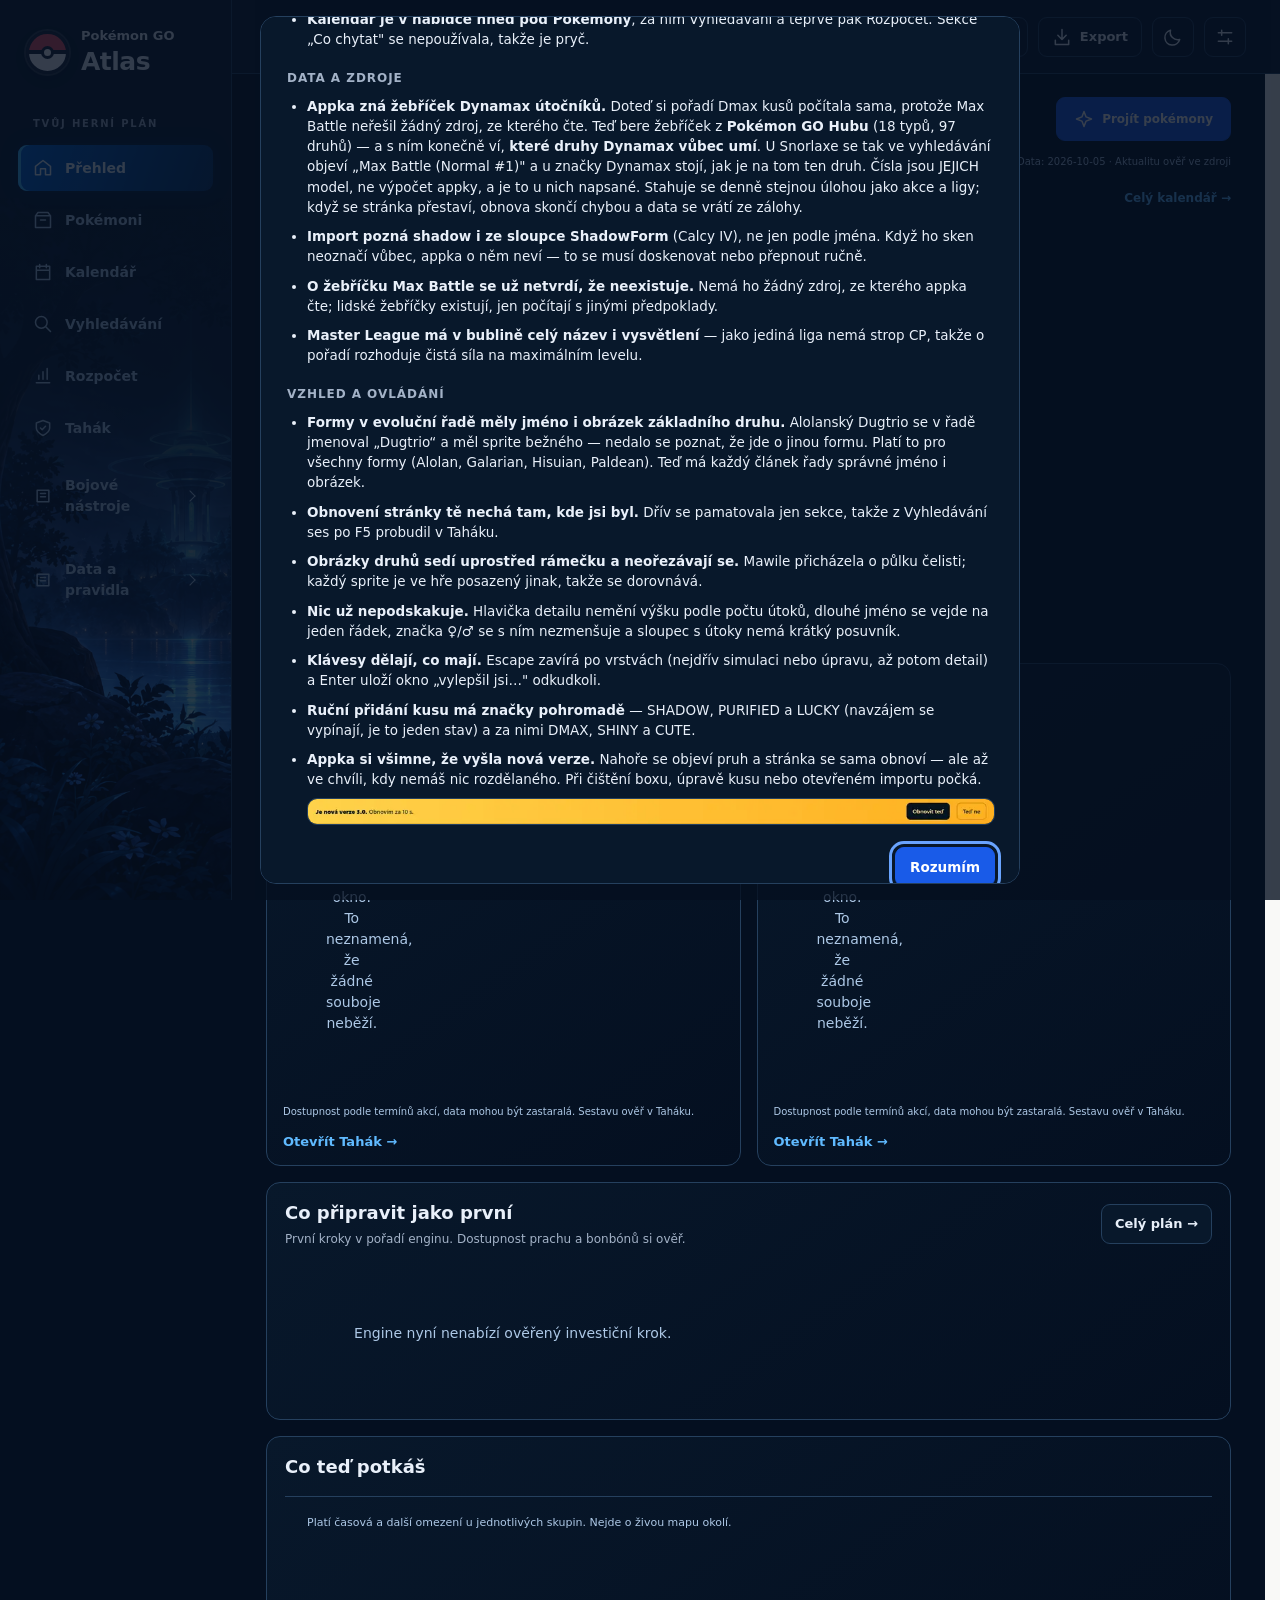
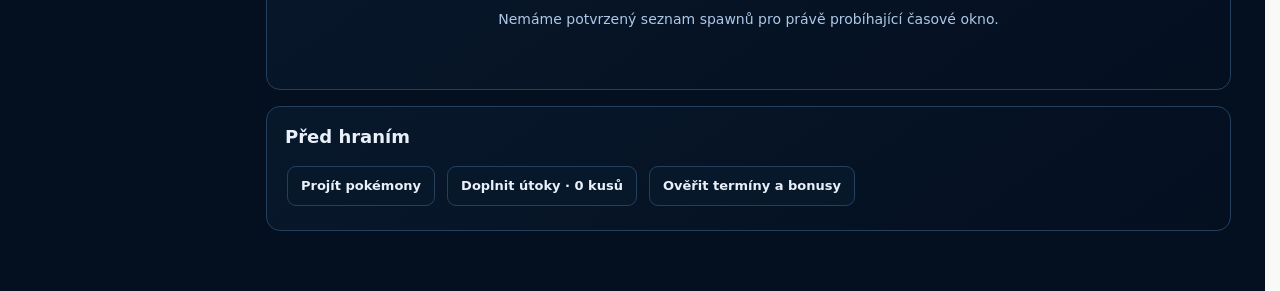
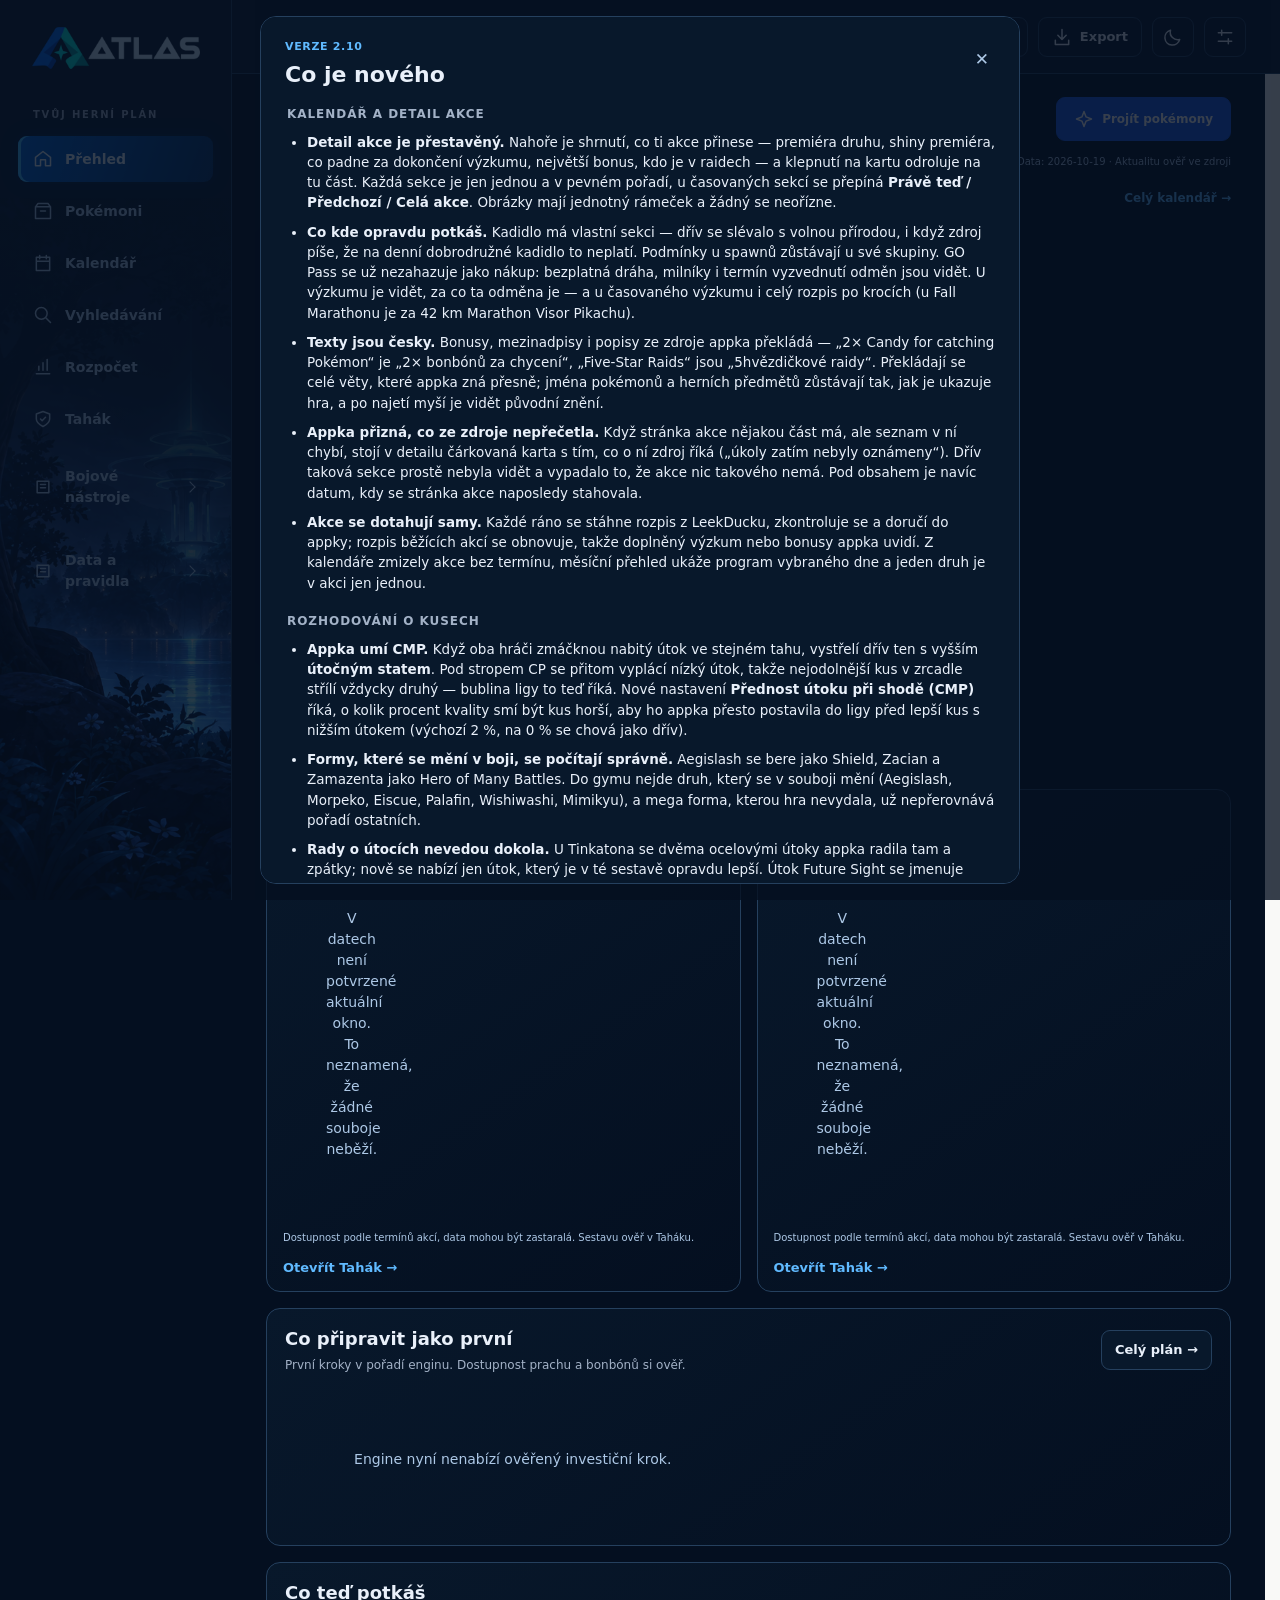
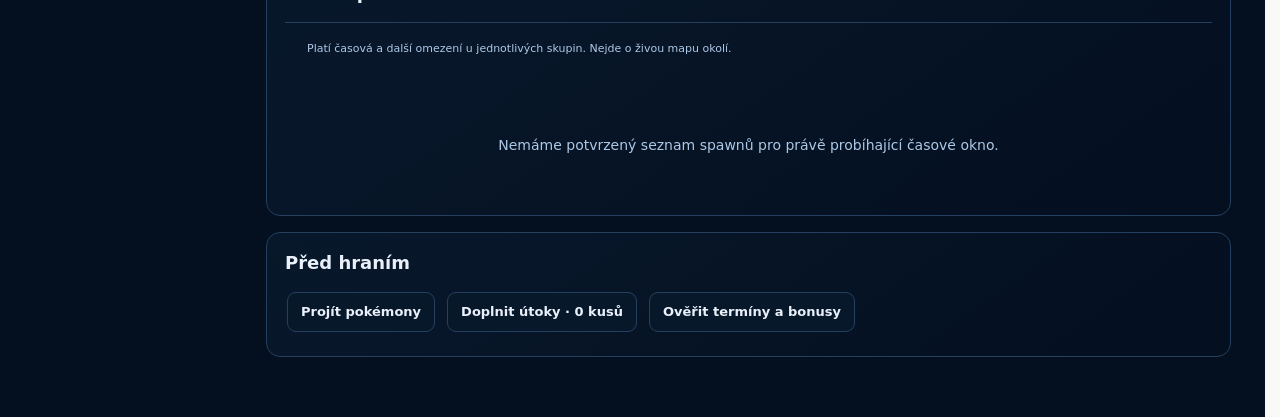
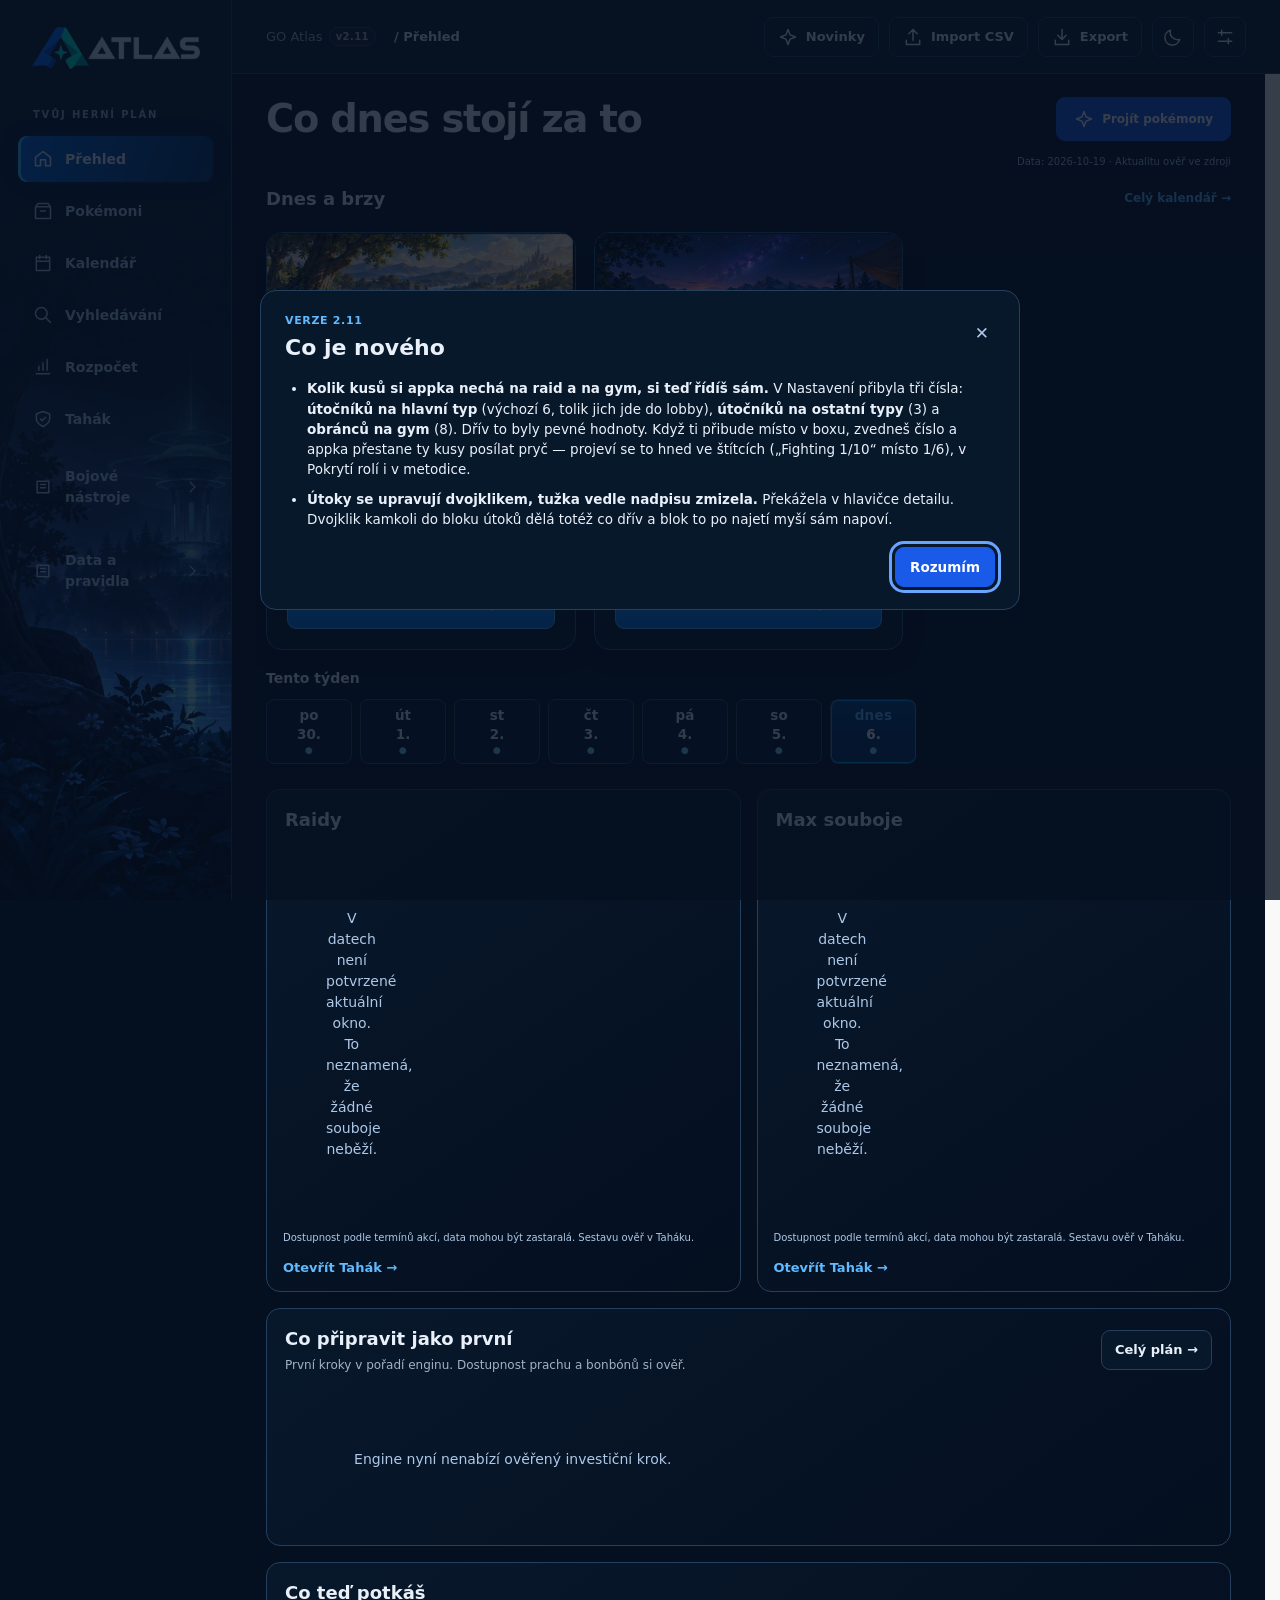
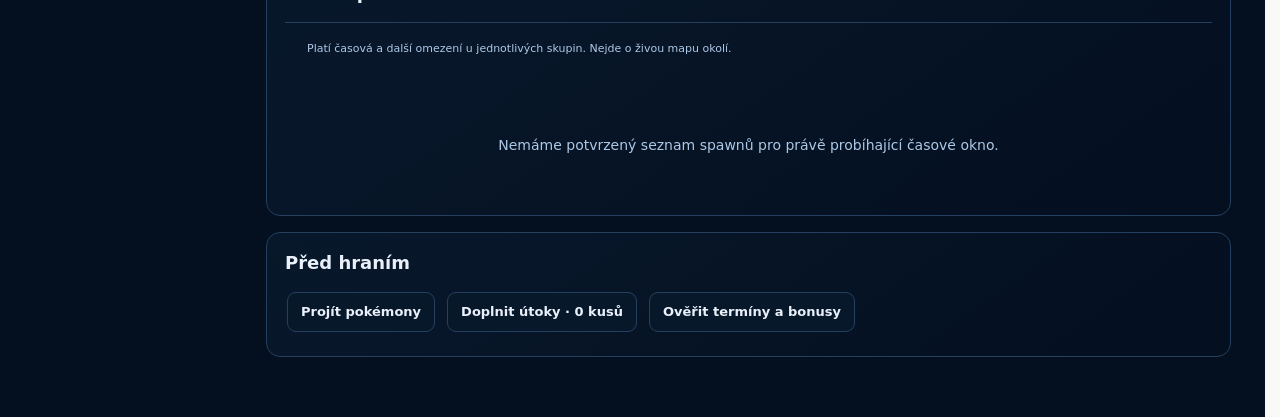
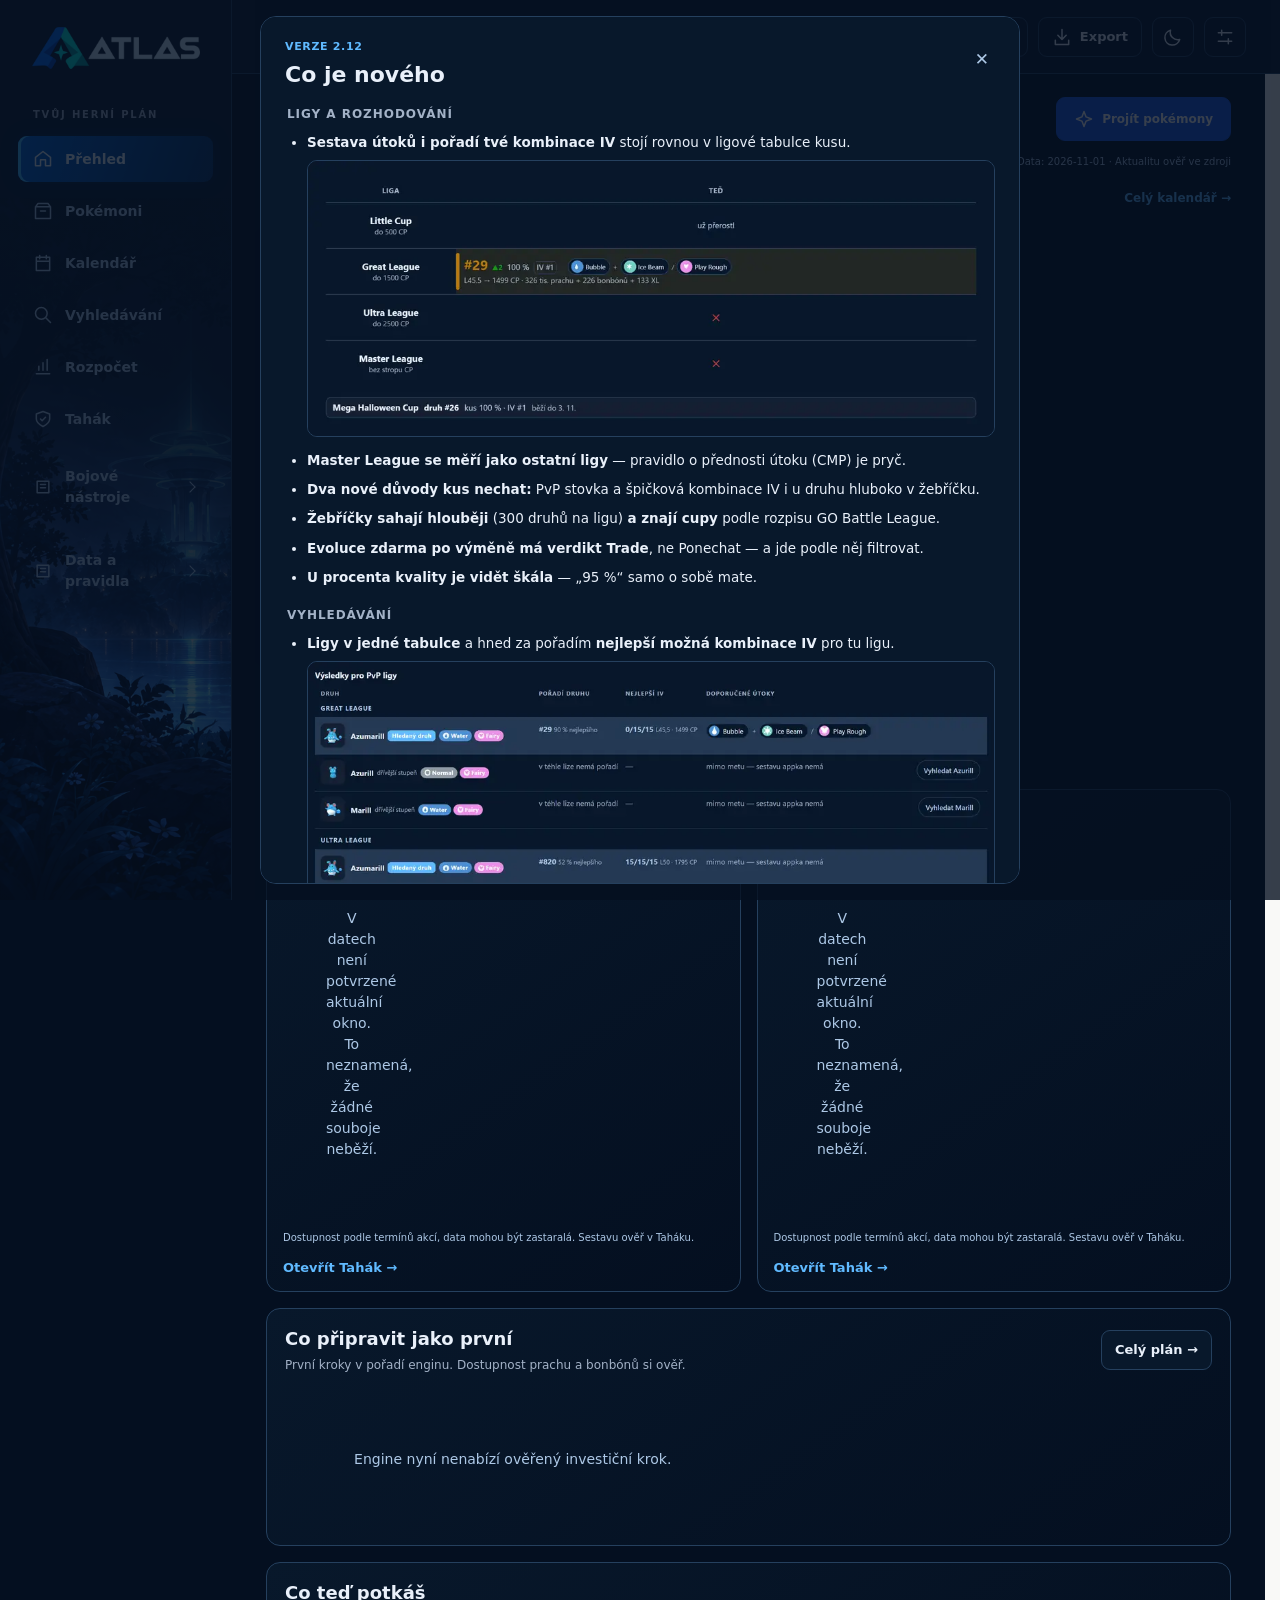
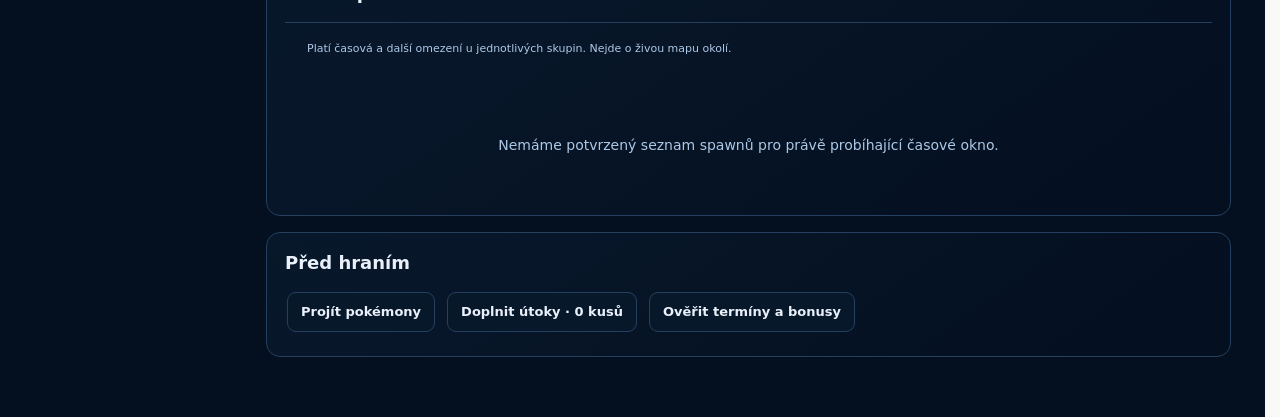
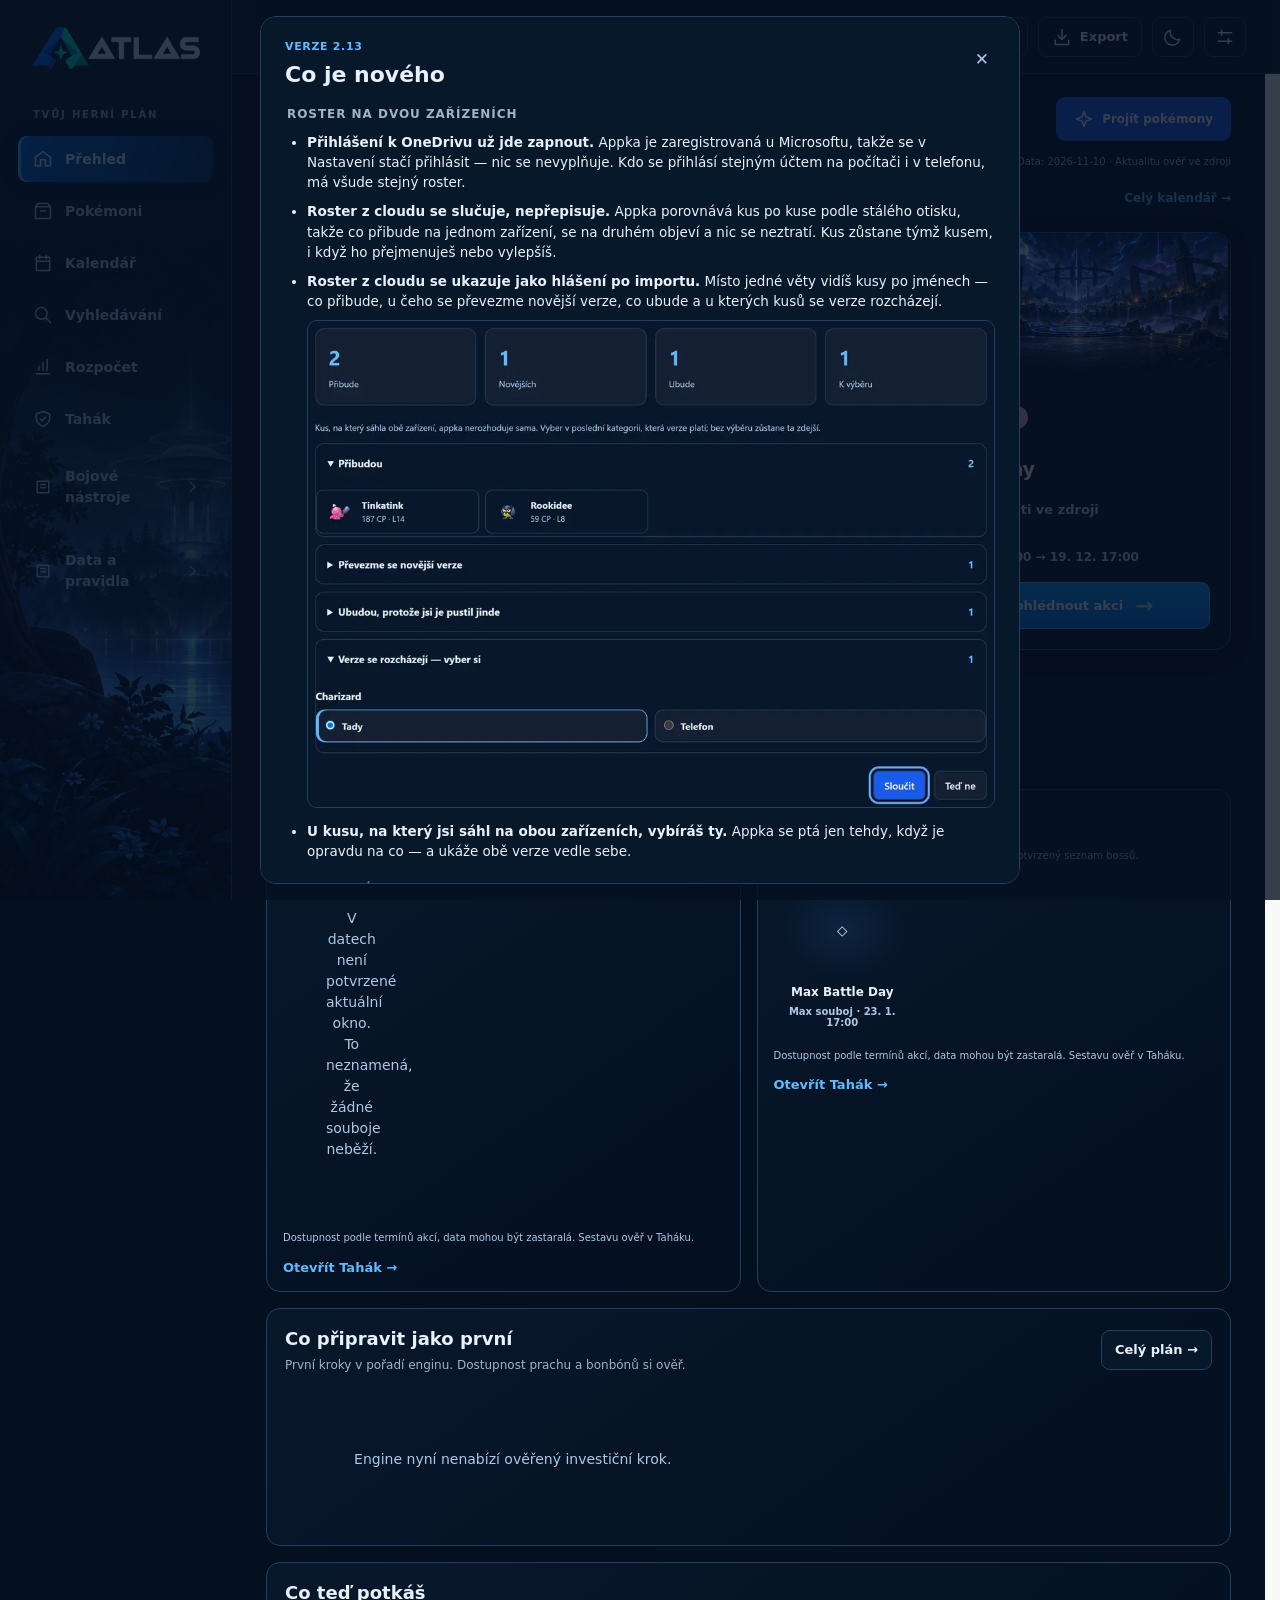
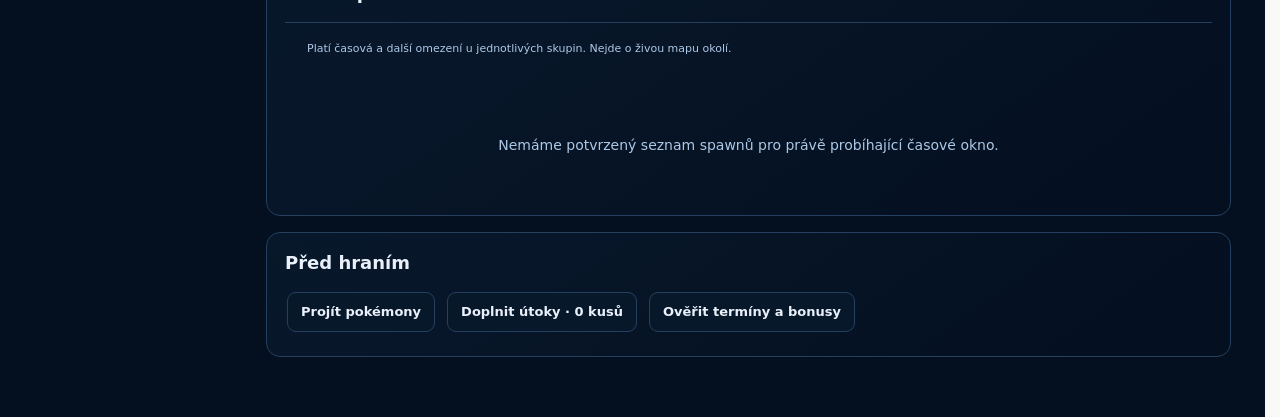
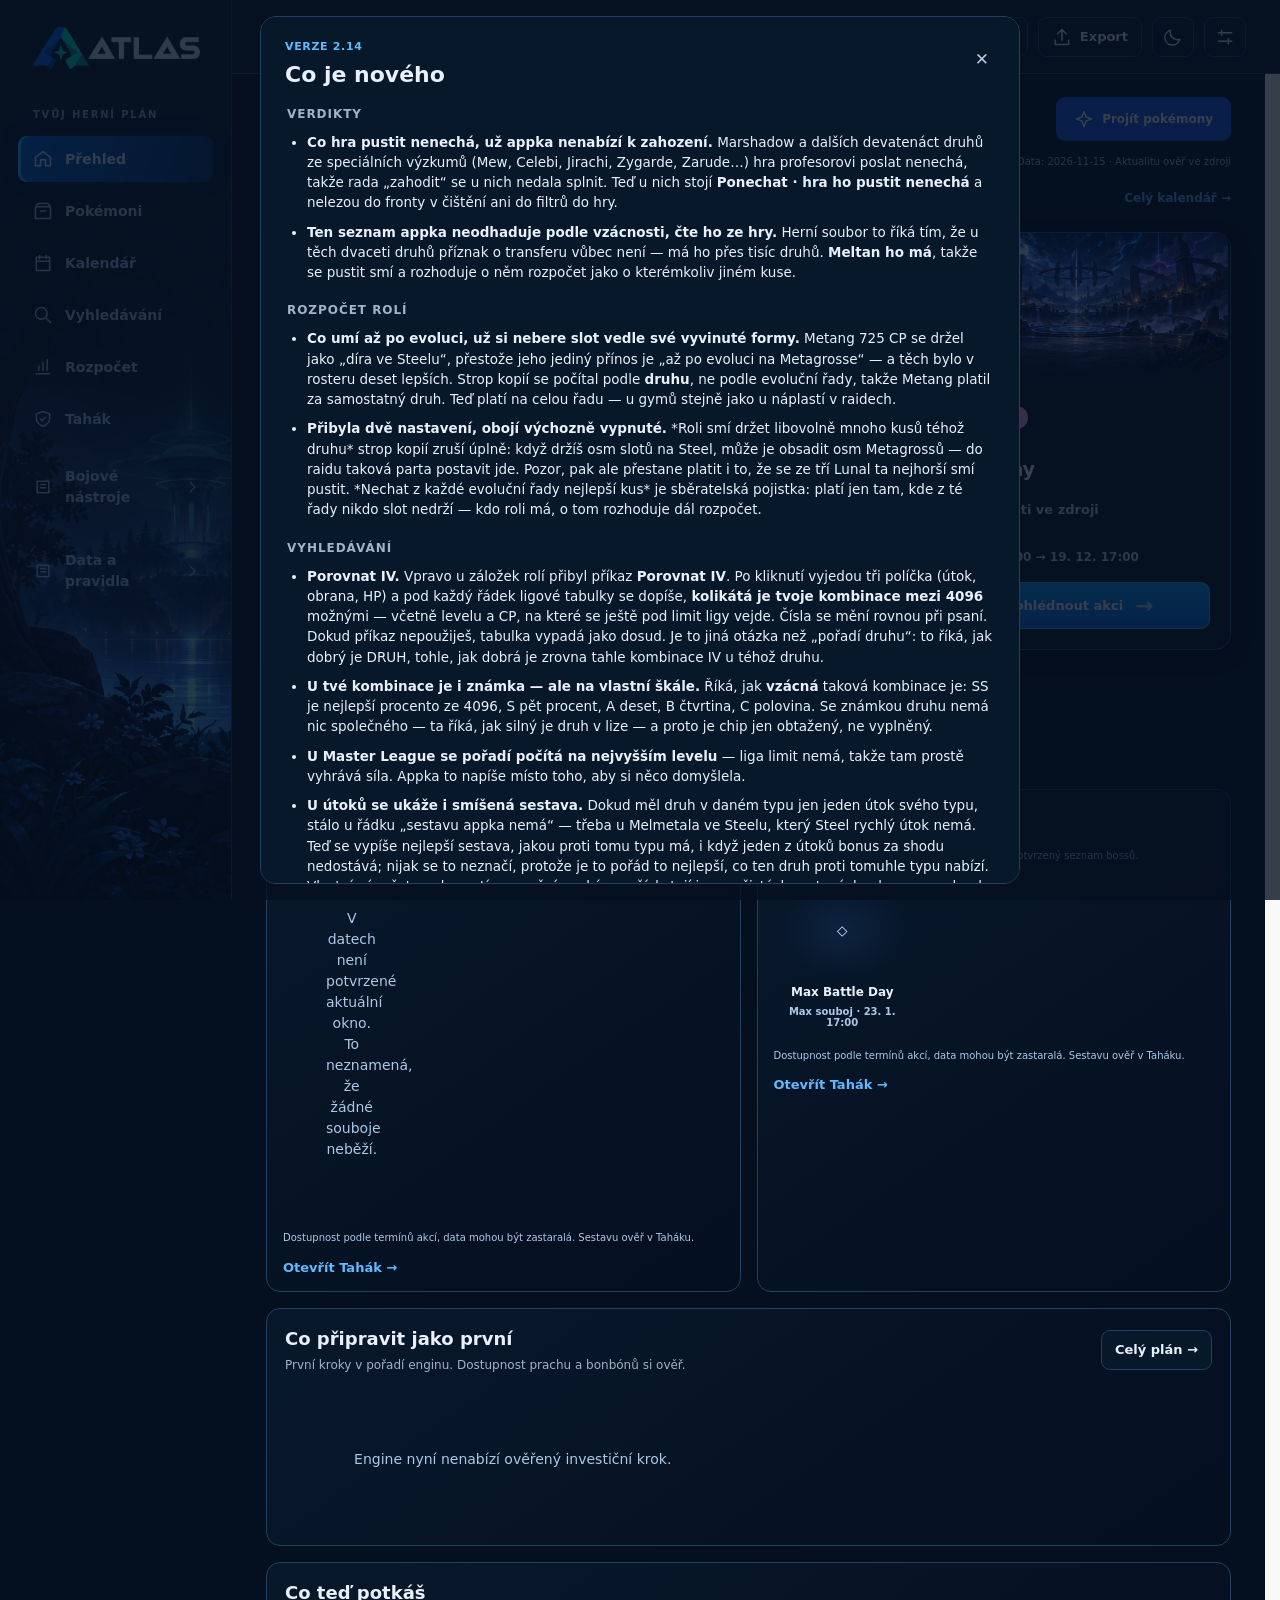
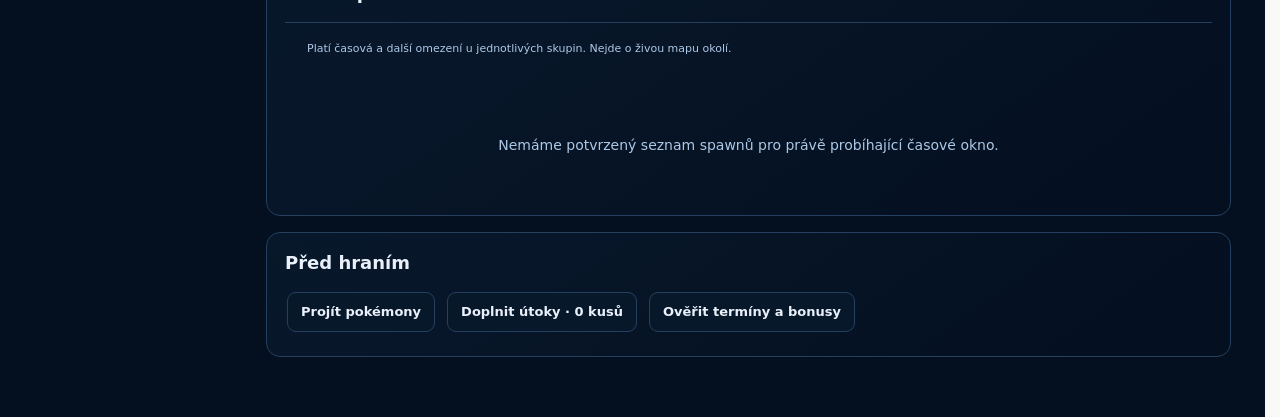
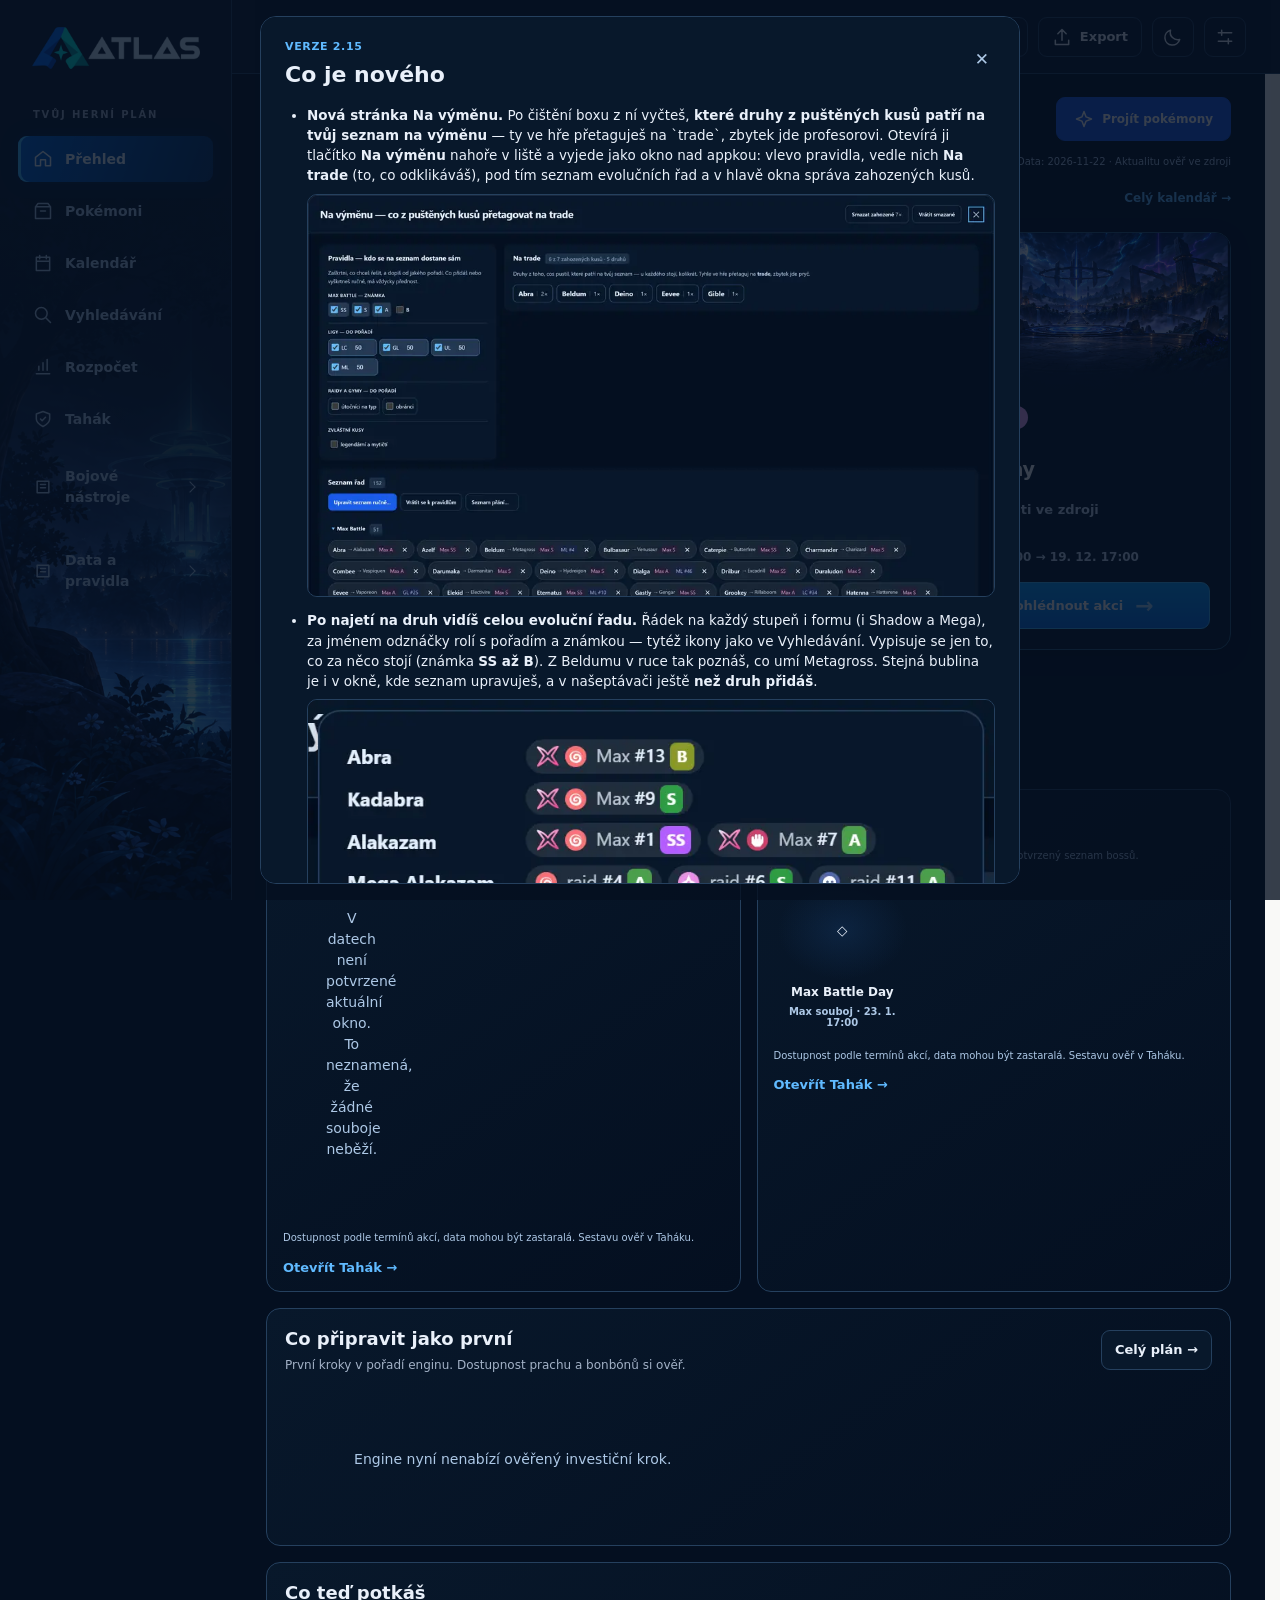
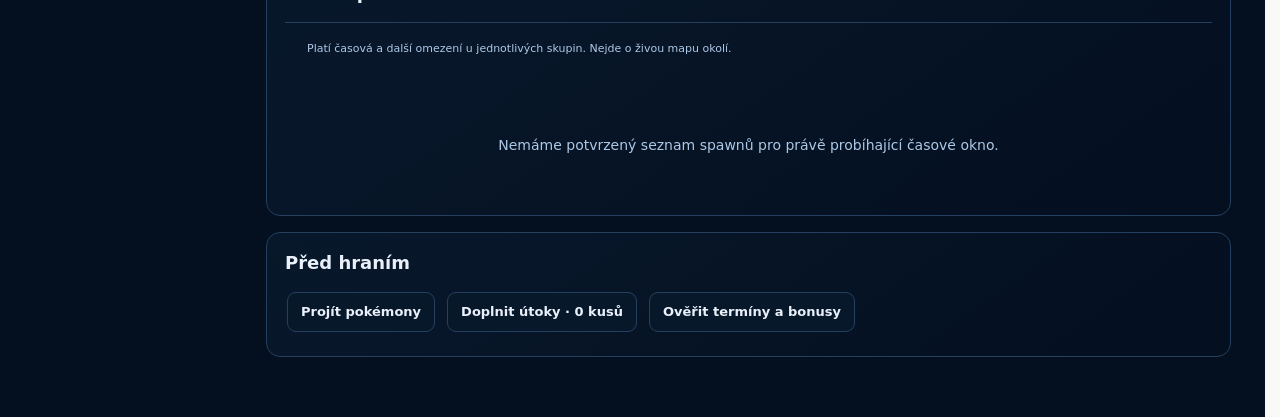
